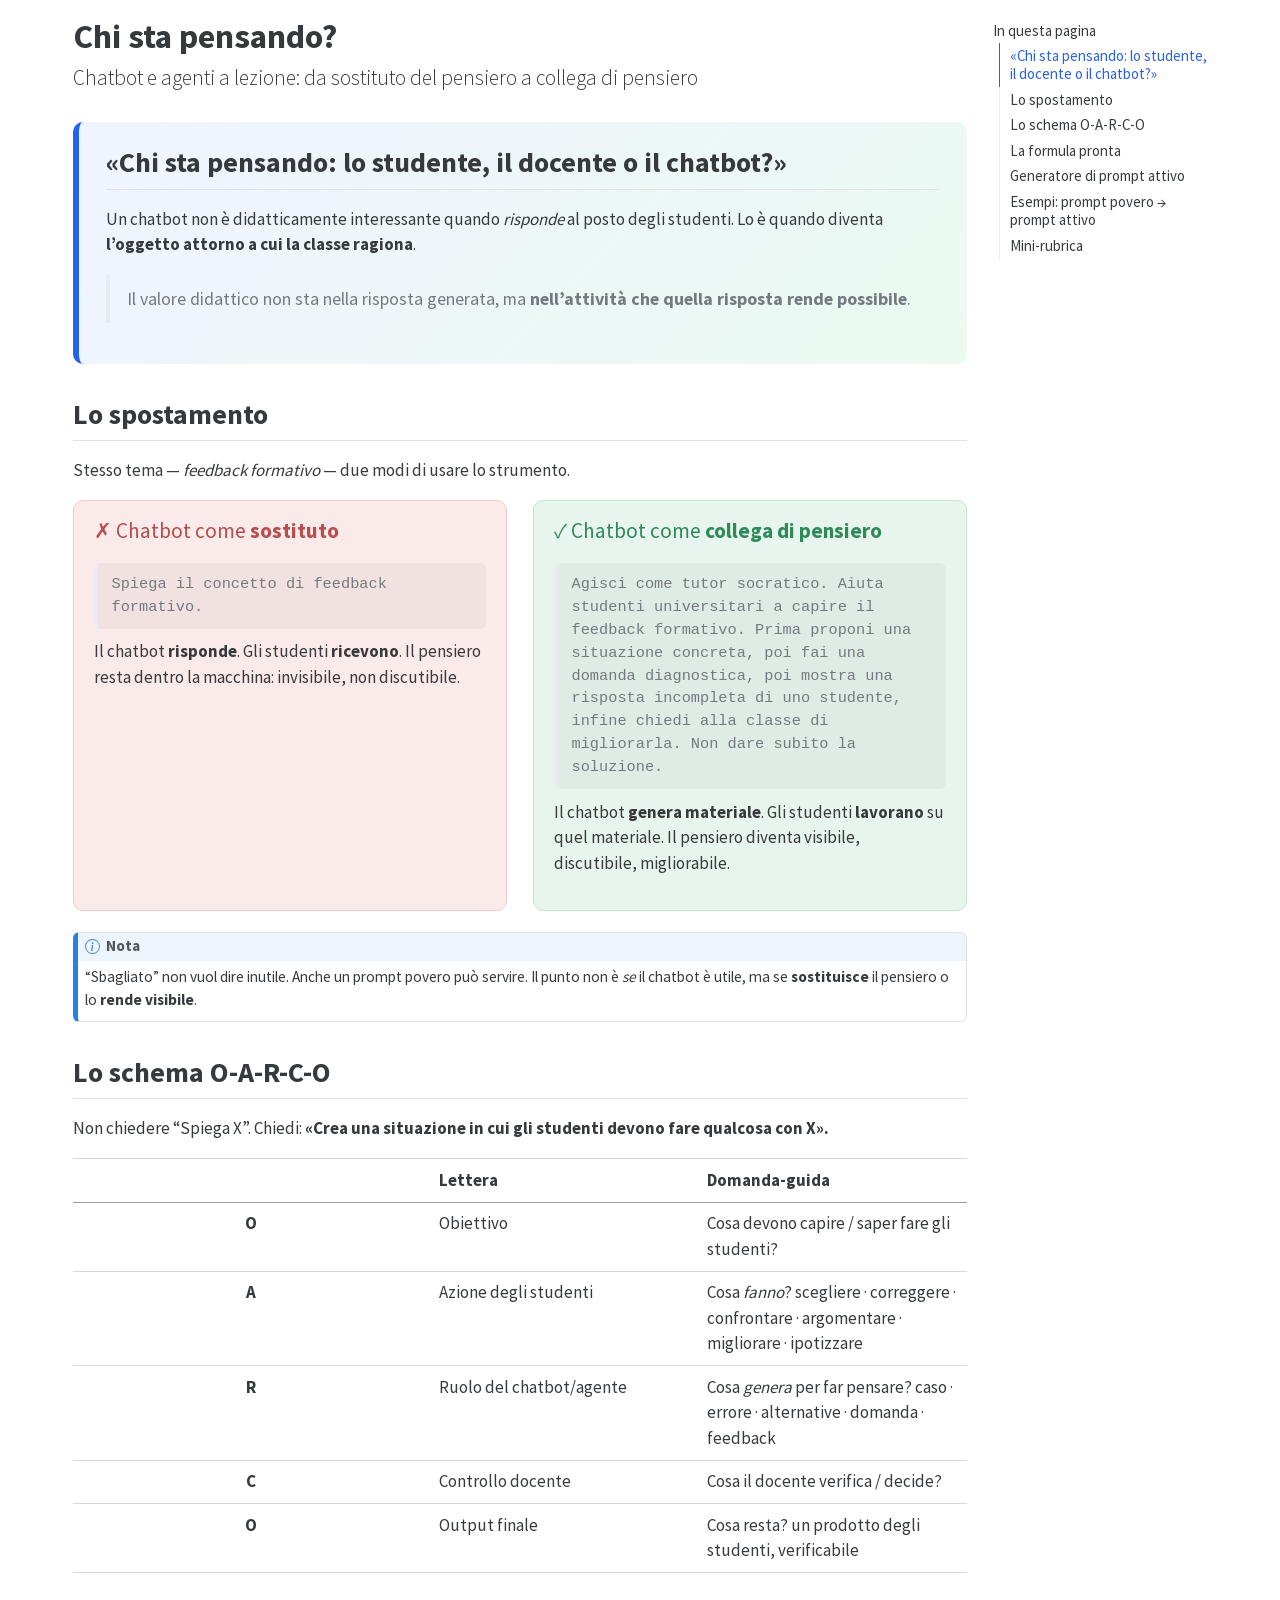
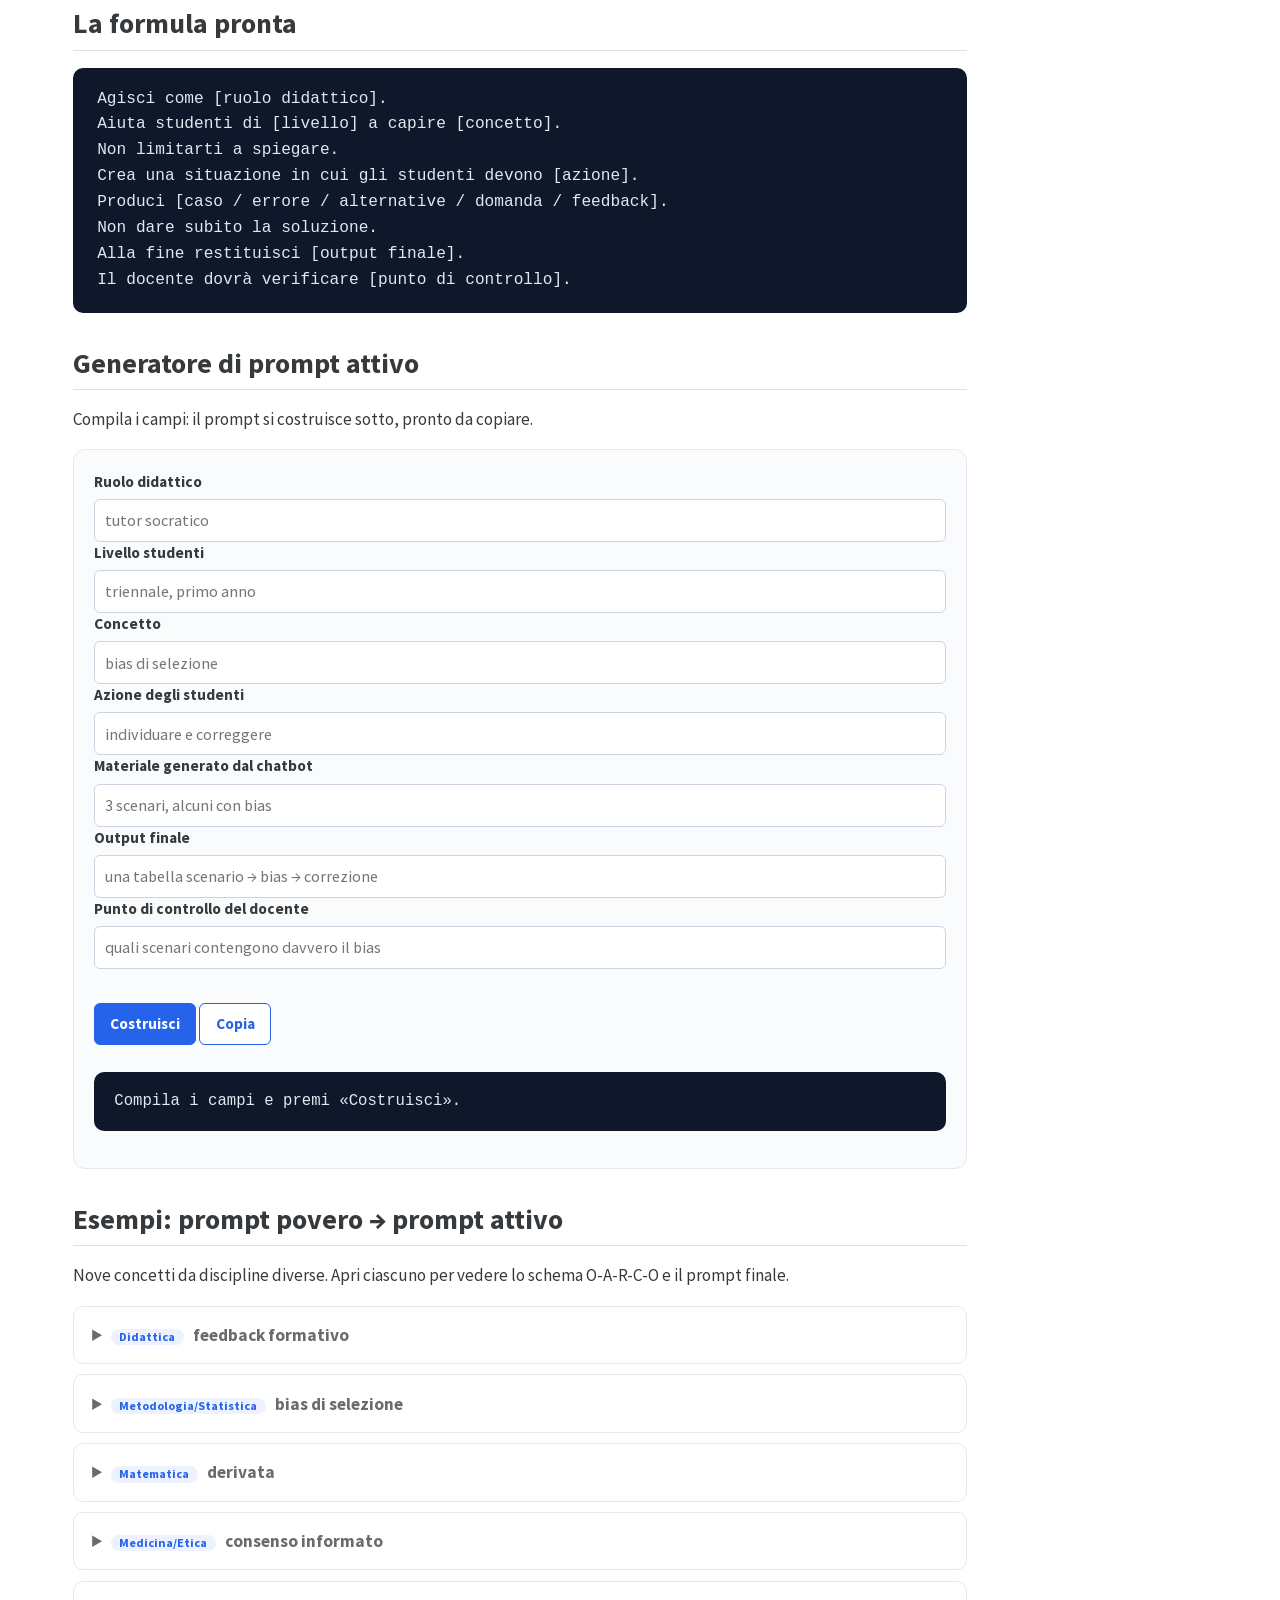
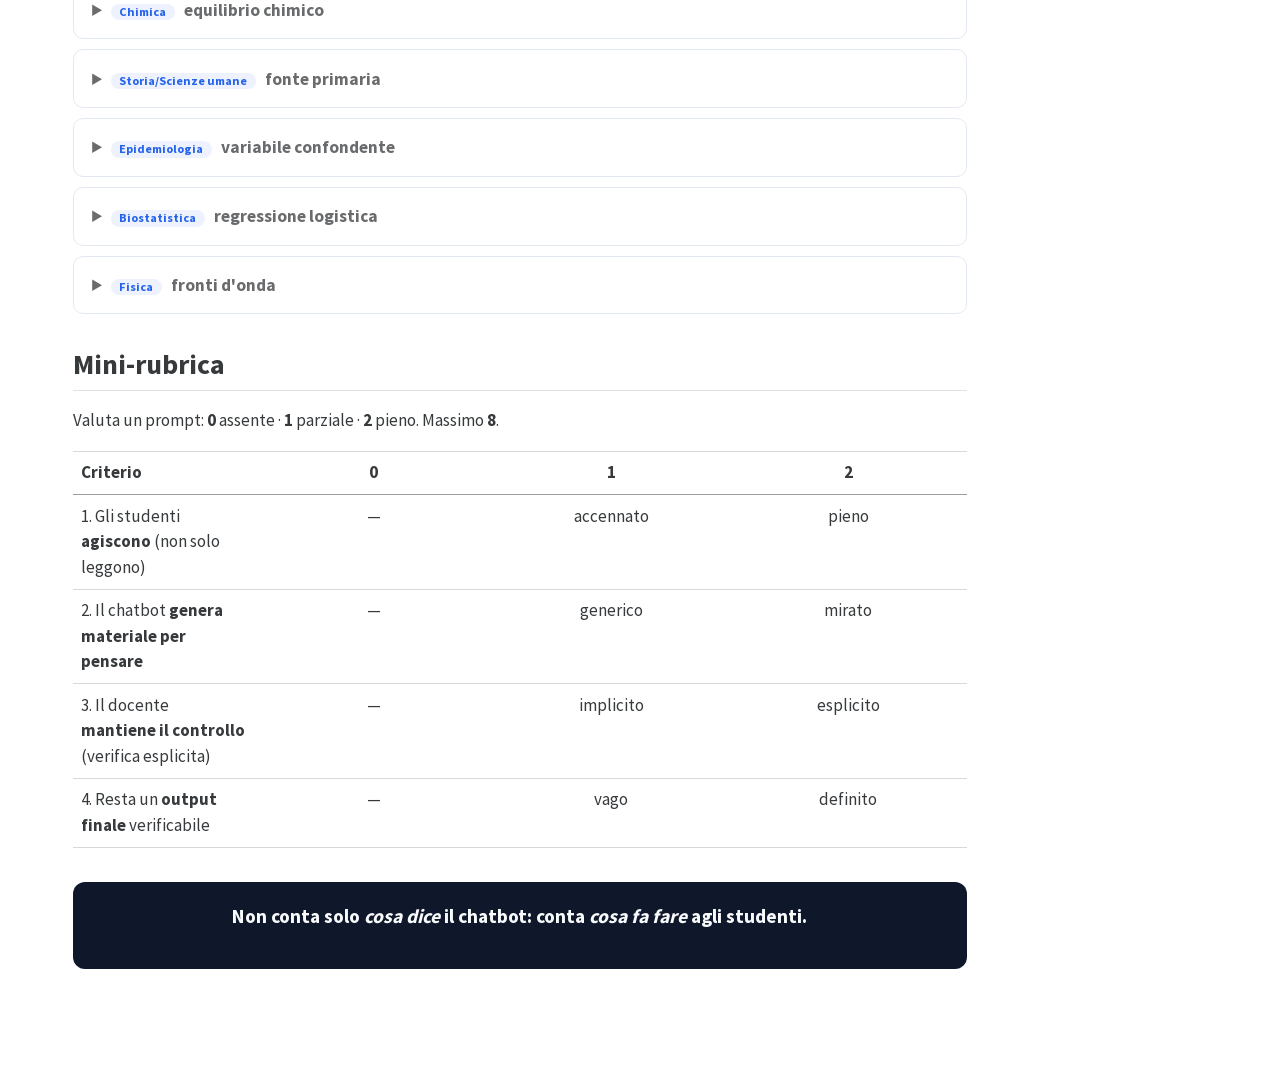
==== index.html @ e4c3149c "Pagina di ritorno microteaching: schema O-A-R-C-O, esempi, generatore di prompt Co-Authored-By: Clau" ====
<!DOCTYPE html>
<html xmlns="http://www.w3.org/1999/xhtml" lang="it" xml:lang="it"><head>

<meta charset="utf-8">
<meta name="generator" content="quarto-1.9.37">

<meta name="viewport" content="width=device-width, initial-scale=1.0, user-scalable=yes">


<title>Chi sta pensando?</title>
<style>

code{white-space: pre-wrap;}
span.smallcaps{font-variant: small-caps;}
div.columns{display: flex; gap: min(4vw, 1.5em);}
div.column{flex: auto; overflow-x: auto;}
div.hanging-indent{margin-left: 1.5em; text-indent: -1.5em;}
ul.task-list{list-style: none;}
ul.task-list li input[type="checkbox"] {
width: 0.8em;
margin: 0 0.8em 0.2em -1em;  vertical-align: middle;
}
</style>


<script>/*!
 * clipboard.js v2.0.11
 * https://clipboardjs.com/
 *
 * Licensed MIT © Zeno Rocha
 */
!function(t,e){"object"==typeof exports&&"object"==typeof module?module.exports=e():"function"==typeof define&&define.amd?define([],e):"object"==typeof exports?exports.ClipboardJS=e():t.ClipboardJS=e()}(this,function(){return n={686:function(t,e,n){"use strict";n.d(e,{default:function(){return b}});var e=n(279),i=n.n(e),e=n(370),u=n.n(e),e=n(817),r=n.n(e);function c(t){try{return document.execCommand(t)}catch(t){return}}var a=function(t){t=r()(t);return c("cut"),t};function o(t,e){var n,o,t=(n=t,o="rtl"===document.documentElement.getAttribute("dir"),(t=document.createElement("textarea")).style.fontSize="12pt",t.style.border="0",t.style.padding="0",t.style.margin="0",t.style.position="absolute",t.style[o?"right":"left"]="-9999px",o=window.pageYOffset||document.documentElement.scrollTop,t.style.top="".concat(o,"px"),t.setAttribute("readonly",""),t.value=n,t);return e.container.appendChild(t),e=r()(t),c("copy"),t.remove(),e}var f=function(t){var e=1<arguments.length&&void 0!==arguments[1]?arguments[1]:{container:document.body},n="";return"string"==typeof t?n=o(t,e):t instanceof HTMLInputElement&&!["text","search","url","tel","password"].includes(null==t?void 0:t.type)?n=o(t.value,e):(n=r()(t),c("copy")),n};function l(t){return(l="function"==typeof Symbol&&"symbol"==typeof Symbol.iterator?function(t){return typeof t}:function(t){return t&&"function"==typeof Symbol&&t.constructor===Symbol&&t!==Symbol.prototype?"symbol":typeof t})(t)}var s=function(){var t=0<arguments.length&&void 0!==arguments[0]?arguments[0]:{},e=t.action,n=void 0===e?"copy":e,o=t.container,e=t.target,t=t.text;if("copy"!==n&&"cut"!==n)throw new Error('Invalid "action" value, use either "copy" or "cut"');if(void 0!==e){if(!e||"object"!==l(e)||1!==e.nodeType)throw new Error('Invalid "target" value, use a valid Element');if("copy"===n&&e.hasAttribute("disabled"))throw new Error('Invalid "target" attribute. Please use "readonly" instead of "disabled" attribute');if("cut"===n&&(e.hasAttribute("readonly")||e.hasAttribute("disabled")))throw new Error('Invalid "target" attribute. You can\'t cut text from elements with "readonly" or "disabled" attributes')}return t?f(t,{container:o}):e?"cut"===n?a(e):f(e,{container:o}):void 0};function p(t){return(p="function"==typeof Symbol&&"symbol"==typeof Symbol.iterator?function(t){return typeof t}:function(t){return t&&"function"==typeof Symbol&&t.constructor===Symbol&&t!==Symbol.prototype?"symbol":typeof t})(t)}function d(t,e){for(var n=0;n<e.length;n++){var o=e[n];o.enumerable=o.enumerable||!1,o.configurable=!0,"value"in o&&(o.writable=!0),Object.defineProperty(t,o.key,o)}}function y(t,e){return(y=Object.setPrototypeOf||function(t,e){return t.__proto__=e,t})(t,e)}function h(n){var o=function(){if("undefined"==typeof Reflect||!Reflect.construct)return!1;if(Reflect.construct.sham)return!1;if("function"==typeof Proxy)return!0;try{return Date.prototype.toString.call(Reflect.construct(Date,[],function(){})),!0}catch(t){return!1}}();return function(){var t,e=v(n);return t=o?(t=v(this).constructor,Reflect.construct(e,arguments,t)):e.apply(this,arguments),e=this,!(t=t)||"object"!==p(t)&&"function"!=typeof t?function(t){if(void 0!==t)return t;throw new ReferenceError("this hasn't been initialised - super() hasn't been called")}(e):t}}function v(t){return(v=Object.setPrototypeOf?Object.getPrototypeOf:function(t){return t.__proto__||Object.getPrototypeOf(t)})(t)}function m(t,e){t="data-clipboard-".concat(t);if(e.hasAttribute(t))return e.getAttribute(t)}var b=function(){!function(t,e){if("function"!=typeof e&&null!==e)throw new TypeError("Super expression must either be null or a function");t.prototype=Object.create(e&&e.prototype,{constructor:{value:t,writable:!0,configurable:!0}}),e&&y(t,e)}(r,i());var t,e,n,o=h(r);function r(t,e){var n;return function(t){if(!(t instanceof r))throw new TypeError("Cannot call a class as a function")}(this),(n=o.call(this)).resolveOptions(e),n.listenClick(t),n}return t=r,n=[{key:"copy",value:function(t){var e=1<arguments.length&&void 0!==arguments[1]?arguments[1]:{container:document.body};return f(t,e)}},{key:"cut",value:function(t){return a(t)}},{key:"isSupported",value:function(){var t=0<arguments.length&&void 0!==arguments[0]?arguments[0]:["copy","cut"],t="string"==typeof t?[t]:t,e=!!document.queryCommandSupported;return t.forEach(function(t){e=e&&!!document.queryCommandSupported(t)}),e}}],(e=[{key:"resolveOptions",value:function(){var t=0<arguments.length&&void 0!==arguments[0]?arguments[0]:{};this.action="function"==typeof t.action?t.action:this.defaultAction,this.target="function"==typeof t.target?t.target:this.defaultTarget,this.text="function"==typeof t.text?t.text:this.defaultText,this.container="object"===p(t.container)?t.container:document.body}},{key:"listenClick",value:function(t){var e=this;this.listener=u()(t,"click",function(t){return e.onClick(t)})}},{key:"onClick",value:function(t){var e=t.delegateTarget||t.currentTarget,n=this.action(e)||"copy",t=s({action:n,container:this.container,target:this.target(e),text:this.text(e)});this.emit(t?"success":"error",{action:n,text:t,trigger:e,clearSelection:function(){e&&e.focus(),window.getSelection().removeAllRanges()}})}},{key:"defaultAction",value:function(t){return m("action",t)}},{key:"defaultTarget",value:function(t){t=m("target",t);if(t)return document.querySelector(t)}},{key:"defaultText",value:function(t){return m("text",t)}},{key:"destroy",value:function(){this.listener.destroy()}}])&&d(t.prototype,e),n&&d(t,n),r}()},828:function(t){var e;"undefined"==typeof Element||Element.prototype.matches||((e=Element.prototype).matches=e.matchesSelector||e.mozMatchesSelector||e.msMatchesSelector||e.oMatchesSelector||e.webkitMatchesSelector),t.exports=function(t,e){for(;t&&9!==t.nodeType;){if("function"==typeof t.matches&&t.matches(e))return t;t=t.parentNode}}},438:function(t,e,n){var u=n(828);function i(t,e,n,o,r){var i=function(e,n,t,o){return function(t){t.delegateTarget=u(t.target,n),t.delegateTarget&&o.call(e,t)}}.apply(this,arguments);return t.addEventListener(n,i,r),{destroy:function(){t.removeEventListener(n,i,r)}}}t.exports=function(t,e,n,o,r){return"function"==typeof t.addEventListener?i.apply(null,arguments):"function"==typeof n?i.bind(null,document).apply(null,arguments):("string"==typeof t&&(t=document.querySelectorAll(t)),Array.prototype.map.call(t,function(t){return i(t,e,n,o,r)}))}},879:function(t,n){n.node=function(t){return void 0!==t&&t instanceof HTMLElement&&1===t.nodeType},n.nodeList=function(t){var e=Object.prototype.toString.call(t);return void 0!==t&&("[object NodeList]"===e||"[object HTMLCollection]"===e)&&"length"in t&&(0===t.length||n.node(t[0]))},n.string=function(t){return"string"==typeof t||t instanceof String},n.fn=function(t){return"[object Function]"===Object.prototype.toString.call(t)}},370:function(t,e,n){var f=n(879),l=n(438);t.exports=function(t,e,n){if(!t&&!e&&!n)throw new Error("Missing required arguments");if(!f.string(e))throw new TypeError("Second argument must be a String");if(!f.fn(n))throw new TypeError("Third argument must be a Function");if(f.node(t))return c=e,a=n,(u=t).addEventListener(c,a),{destroy:function(){u.removeEventListener(c,a)}};if(f.nodeList(t))return o=t,r=e,i=n,Array.prototype.forEach.call(o,function(t){t.addEventListener(r,i)}),{destroy:function(){Array.prototype.forEach.call(o,function(t){t.removeEventListener(r,i)})}};if(f.string(t))return t=t,e=e,n=n,l(document.body,t,e,n);throw new TypeError("First argument must be a String, HTMLElement, HTMLCollection, or NodeList");var o,r,i,u,c,a}},817:function(t){t.exports=function(t){var e,n="SELECT"===t.nodeName?(t.focus(),t.value):"INPUT"===t.nodeName||"TEXTAREA"===t.nodeName?((e=t.hasAttribute("readonly"))||t.setAttribute("readonly",""),t.select(),t.setSelectionRange(0,t.value.length),e||t.removeAttribute("readonly"),t.value):(t.hasAttribute("contenteditable")&&t.focus(),n=window.getSelection(),(e=document.createRange()).selectNodeContents(t),n.removeAllRanges(),n.addRange(e),n.toString());return n}},279:function(t){function e(){}e.prototype={on:function(t,e,n){var o=this.e||(this.e={});return(o[t]||(o[t]=[])).push({fn:e,ctx:n}),this},once:function(t,e,n){var o=this;function r(){o.off(t,r),e.apply(n,arguments)}return r._=e,this.on(t,r,n)},emit:function(t){for(var e=[].slice.call(arguments,1),n=((this.e||(this.e={}))[t]||[]).slice(),o=0,r=n.length;o<r;o++)n[o].fn.apply(n[o].ctx,e);return this},off:function(t,e){var n=this.e||(this.e={}),o=n[t],r=[];if(o&&e)for(var i=0,u=o.length;i<u;i++)o[i].fn!==e&&o[i].fn._!==e&&r.push(o[i]);return r.length?n[t]=r:delete n[t],this}},t.exports=e,t.exports.TinyEmitter=e}},r={},o.n=function(t){var e=t&&t.__esModule?function(){return t.default}:function(){return t};return o.d(e,{a:e}),e},o.d=function(t,e){for(var n in e)o.o(e,n)&&!o.o(t,n)&&Object.defineProperty(t,n,{enumerable:!0,get:e[n]})},o.o=function(t,e){return Object.prototype.hasOwnProperty.call(t,e)},o(686).default;function o(t){if(r[t])return r[t].exports;var e=r[t]={exports:{}};return n[t](e,e.exports,o),e.exports}var n,r});</script>
<script src="[data-uri]" type="module"></script>
<script src="[data-uri]" type="module"></script>
<script>/**
 * @popperjs/core v2.11.7 - MIT License
 */

!function(e,t){"object"==typeof exports&&"undefined"!=typeof module?t(exports):"function"==typeof define&&define.amd?define(["exports"],t):t((e="undefined"!=typeof globalThis?globalThis:e||self).Popper={})}(this,(function(e){"use strict";function t(e){if(null==e)return window;if("[object Window]"!==e.toString()){var t=e.ownerDocument;return t&&t.defaultView||window}return e}function n(e){return e instanceof t(e).Element||e instanceof Element}function r(e){return e instanceof t(e).HTMLElement||e instanceof HTMLElement}function o(e){return"undefined"!=typeof ShadowRoot&&(e instanceof t(e).ShadowRoot||e instanceof ShadowRoot)}var i=Math.max,a=Math.min,s=Math.round;function f(){var e=navigator.userAgentData;return null!=e&&e.brands&&Array.isArray(e.brands)?e.brands.map((function(e){return e.brand+"/"+e.version})).join(" "):navigator.userAgent}function c(){return!/^((?!chrome|android).)*safari/i.test(f())}function p(e,o,i){void 0===o&&(o=!1),void 0===i&&(i=!1);var a=e.getBoundingClientRect(),f=1,p=1;o&&r(e)&&(f=e.offsetWidth>0&&s(a.width)/e.offsetWidth||1,p=e.offsetHeight>0&&s(a.height)/e.offsetHeight||1);var u=(n(e)?t(e):window).visualViewport,l=!c()&&i,d=(a.left+(l&&u?u.offsetLeft:0))/f,h=(a.top+(l&&u?u.offsetTop:0))/p,m=a.width/f,v=a.height/p;return{width:m,height:v,top:h,right:d+m,bottom:h+v,left:d,x:d,y:h}}function u(e){var n=t(e);return{scrollLeft:n.pageXOffset,scrollTop:n.pageYOffset}}function l(e){return e?(e.nodeName||"").toLowerCase():null}function d(e){return((n(e)?e.ownerDocument:e.document)||window.document).documentElement}function h(e){return p(d(e)).left+u(e).scrollLeft}function m(e){return t(e).getComputedStyle(e)}function v(e){var t=m(e),n=t.overflow,r=t.overflowX,o=t.overflowY;return/auto|scroll|overlay|hidden/.test(n+o+r)}function y(e,n,o){void 0===o&&(o=!1);var i,a,f=r(n),c=r(n)&&function(e){var t=e.getBoundingClientRect(),n=s(t.width)/e.offsetWidth||1,r=s(t.height)/e.offsetHeight||1;return 1!==n||1!==r}(n),m=d(n),y=p(e,c,o),g={scrollLeft:0,scrollTop:0},b={x:0,y:0};return(f||!f&&!o)&&(("body"!==l(n)||v(m))&&(g=(i=n)!==t(i)&&r(i)?{scrollLeft:(a=i).scrollLeft,scrollTop:a.scrollTop}:u(i)),r(n)?((b=p(n,!0)).x+=n.clientLeft,b.y+=n.clientTop):m&&(b.x=h(m))),{x:y.left+g.scrollLeft-b.x,y:y.top+g.scrollTop-b.y,width:y.width,height:y.height}}function g(e){var t=p(e),n=e.offsetWidth,r=e.offsetHeight;return Math.abs(t.width-n)<=1&&(n=t.width),Math.abs(t.height-r)<=1&&(r=t.height),{x:e.offsetLeft,y:e.offsetTop,width:n,height:r}}function b(e){return"html"===l(e)?e:e.assignedSlot||e.parentNode||(o(e)?e.host:null)||d(e)}function x(e){return["html","body","#document"].indexOf(l(e))>=0?e.ownerDocument.body:r(e)&&v(e)?e:x(b(e))}function w(e,n){var r;void 0===n&&(n=[]);var o=x(e),i=o===(null==(r=e.ownerDocument)?void 0:r.body),a=t(o),s=i?[a].concat(a.visualViewport||[],v(o)?o:[]):o,f=n.concat(s);return i?f:f.concat(w(b(s)))}function O(e){return["table","td","th"].indexOf(l(e))>=0}function j(e){return r(e)&&"fixed"!==m(e).position?e.offsetParent:null}function E(e){for(var n=t(e),i=j(e);i&&O(i)&&"static"===m(i).position;)i=j(i);return i&&("html"===l(i)||"body"===l(i)&&"static"===m(i).position)?n:i||function(e){var t=/firefox/i.test(f());if(/Trident/i.test(f())&&r(e)&&"fixed"===m(e).position)return null;var n=b(e);for(o(n)&&(n=n.host);r(n)&&["html","body"].indexOf(l(n))<0;){var i=m(n);if("none"!==i.transform||"none"!==i.perspective||"paint"===i.contain||-1!==["transform","perspective"].indexOf(i.willChange)||t&&"filter"===i.willChange||t&&i.filter&&"none"!==i.filter)return n;n=n.parentNode}return null}(e)||n}var D="top",A="bottom",L="right",P="left",M="auto",k=[D,A,L,P],W="start",B="end",H="viewport",T="popper",R=k.reduce((function(e,t){return e.concat([t+"-"+W,t+"-"+B])}),[]),S=[].concat(k,[M]).reduce((function(e,t){return e.concat([t,t+"-"+W,t+"-"+B])}),[]),V=["beforeRead","read","afterRead","beforeMain","main","afterMain","beforeWrite","write","afterWrite"];function q(e){var t=new Map,n=new Set,r=[];function o(e){n.add(e.name),[].concat(e.requires||[],e.requiresIfExists||[]).forEach((function(e){if(!n.has(e)){var r=t.get(e);r&&o(r)}})),r.push(e)}return e.forEach((function(e){t.set(e.name,e)})),e.forEach((function(e){n.has(e.name)||o(e)})),r}function C(e){return e.split("-")[0]}function N(e,t){var n=t.getRootNode&&t.getRootNode();if(e.contains(t))return!0;if(n&&o(n)){var r=t;do{if(r&&e.isSameNode(r))return!0;r=r.parentNode||r.host}while(r)}return!1}function I(e){return Object.assign({},e,{left:e.x,top:e.y,right:e.x+e.width,bottom:e.y+e.height})}function _(e,r,o){return r===H?I(function(e,n){var r=t(e),o=d(e),i=r.visualViewport,a=o.clientWidth,s=o.clientHeight,f=0,p=0;if(i){a=i.width,s=i.height;var u=c();(u||!u&&"fixed"===n)&&(f=i.offsetLeft,p=i.offsetTop)}return{width:a,height:s,x:f+h(e),y:p}}(e,o)):n(r)?function(e,t){var n=p(e,!1,"fixed"===t);return n.top=n.top+e.clientTop,n.left=n.left+e.clientLeft,n.bottom=n.top+e.clientHeight,n.right=n.left+e.clientWidth,n.width=e.clientWidth,n.height=e.clientHeight,n.x=n.left,n.y=n.top,n}(r,o):I(function(e){var t,n=d(e),r=u(e),o=null==(t=e.ownerDocument)?void 0:t.body,a=i(n.scrollWidth,n.clientWidth,o?o.scrollWidth:0,o?o.clientWidth:0),s=i(n.scrollHeight,n.clientHeight,o?o.scrollHeight:0,o?o.clientHeight:0),f=-r.scrollLeft+h(e),c=-r.scrollTop;return"rtl"===m(o||n).direction&&(f+=i(n.clientWidth,o?o.clientWidth:0)-a),{width:a,height:s,x:f,y:c}}(d(e)))}function F(e,t,o,s){var f="clippingParents"===t?function(e){var t=w(b(e)),o=["absolute","fixed"].indexOf(m(e).position)>=0&&r(e)?E(e):e;return n(o)?t.filter((function(e){return n(e)&&N(e,o)&&"body"!==l(e)})):[]}(e):[].concat(t),c=[].concat(f,[o]),p=c[0],u=c.reduce((function(t,n){var r=_(e,n,s);return t.top=i(r.top,t.top),t.right=a(r.right,t.right),t.bottom=a(r.bottom,t.bottom),t.left=i(r.left,t.left),t}),_(e,p,s));return u.width=u.right-u.left,u.height=u.bottom-u.top,u.x=u.left,u.y=u.top,u}function U(e){return e.split("-")[1]}function z(e){return["top","bottom"].indexOf(e)>=0?"x":"y"}function X(e){var t,n=e.reference,r=e.element,o=e.placement,i=o?C(o):null,a=o?U(o):null,s=n.x+n.width/2-r.width/2,f=n.y+n.height/2-r.height/2;switch(i){case D:t={x:s,y:n.y-r.height};break;case A:t={x:s,y:n.y+n.height};break;case L:t={x:n.x+n.width,y:f};break;case P:t={x:n.x-r.width,y:f};break;default:t={x:n.x,y:n.y}}var c=i?z(i):null;if(null!=c){var p="y"===c?"height":"width";switch(a){case W:t[c]=t[c]-(n[p]/2-r[p]/2);break;case B:t[c]=t[c]+(n[p]/2-r[p]/2)}}return t}function Y(e){return Object.assign({},{top:0,right:0,bottom:0,left:0},e)}function G(e,t){return t.reduce((function(t,n){return t[n]=e,t}),{})}function J(e,t){void 0===t&&(t={});var r=t,o=r.placement,i=void 0===o?e.placement:o,a=r.strategy,s=void 0===a?e.strategy:a,f=r.boundary,c=void 0===f?"clippingParents":f,u=r.rootBoundary,l=void 0===u?H:u,h=r.elementContext,m=void 0===h?T:h,v=r.altBoundary,y=void 0!==v&&v,g=r.padding,b=void 0===g?0:g,x=Y("number"!=typeof b?b:G(b,k)),w=m===T?"reference":T,O=e.rects.popper,j=e.elements[y?w:m],E=F(n(j)?j:j.contextElement||d(e.elements.popper),c,l,s),P=p(e.elements.reference),M=X({reference:P,element:O,strategy:"absolute",placement:i}),W=I(Object.assign({},O,M)),B=m===T?W:P,R={top:E.top-B.top+x.top,bottom:B.bottom-E.bottom+x.bottom,left:E.left-B.left+x.left,right:B.right-E.right+x.right},S=e.modifiersData.offset;if(m===T&&S){var V=S[i];Object.keys(R).forEach((function(e){var t=[L,A].indexOf(e)>=0?1:-1,n=[D,A].indexOf(e)>=0?"y":"x";R[e]+=V[n]*t}))}return R}var K={placement:"bottom",modifiers:[],strategy:"absolute"};function Q(){for(var e=arguments.length,t=new Array(e),n=0;n<e;n++)t[n]=arguments[n];return!t.some((function(e){return!(e&&"function"==typeof e.getBoundingClientRect)}))}function Z(e){void 0===e&&(e={});var t=e,r=t.defaultModifiers,o=void 0===r?[]:r,i=t.defaultOptions,a=void 0===i?K:i;return function(e,t,r){void 0===r&&(r=a);var i,s,f={placement:"bottom",orderedModifiers:[],options:Object.assign({},K,a),modifiersData:{},elements:{reference:e,popper:t},attributes:{},styles:{}},c=[],p=!1,u={state:f,setOptions:function(r){var i="function"==typeof r?r(f.options):r;l(),f.options=Object.assign({},a,f.options,i),f.scrollParents={reference:n(e)?w(e):e.contextElement?w(e.contextElement):[],popper:w(t)};var s,p,d=function(e){var t=q(e);return V.reduce((function(e,n){return e.concat(t.filter((function(e){return e.phase===n})))}),[])}((s=[].concat(o,f.options.modifiers),p=s.reduce((function(e,t){var n=e[t.name];return e[t.name]=n?Object.assign({},n,t,{options:Object.assign({},n.options,t.options),data:Object.assign({},n.data,t.data)}):t,e}),{}),Object.keys(p).map((function(e){return p[e]}))));return f.orderedModifiers=d.filter((function(e){return e.enabled})),f.orderedModifiers.forEach((function(e){var t=e.name,n=e.options,r=void 0===n?{}:n,o=e.effect;if("function"==typeof o){var i=o({state:f,name:t,instance:u,options:r}),a=function(){};c.push(i||a)}})),u.update()},forceUpdate:function(){if(!p){var e=f.elements,t=e.reference,n=e.popper;if(Q(t,n)){f.rects={reference:y(t,E(n),"fixed"===f.options.strategy),popper:g(n)},f.reset=!1,f.placement=f.options.placement,f.orderedModifiers.forEach((function(e){return f.modifiersData[e.name]=Object.assign({},e.data)}));for(var r=0;r<f.orderedModifiers.length;r++)if(!0!==f.reset){var o=f.orderedModifiers[r],i=o.fn,a=o.options,s=void 0===a?{}:a,c=o.name;"function"==typeof i&&(f=i({state:f,options:s,name:c,instance:u})||f)}else f.reset=!1,r=-1}}},update:(i=function(){return new Promise((function(e){u.forceUpdate(),e(f)}))},function(){return s||(s=new Promise((function(e){Promise.resolve().then((function(){s=void 0,e(i())}))}))),s}),destroy:function(){l(),p=!0}};if(!Q(e,t))return u;function l(){c.forEach((function(e){return e()})),c=[]}return u.setOptions(r).then((function(e){!p&&r.onFirstUpdate&&r.onFirstUpdate(e)})),u}}var $={passive:!0};var ee={name:"eventListeners",enabled:!0,phase:"write",fn:function(){},effect:function(e){var n=e.state,r=e.instance,o=e.options,i=o.scroll,a=void 0===i||i,s=o.resize,f=void 0===s||s,c=t(n.elements.popper),p=[].concat(n.scrollParents.reference,n.scrollParents.popper);return a&&p.forEach((function(e){e.addEventListener("scroll",r.update,$)})),f&&c.addEventListener("resize",r.update,$),function(){a&&p.forEach((function(e){e.removeEventListener("scroll",r.update,$)})),f&&c.removeEventListener("resize",r.update,$)}},data:{}};var te={name:"popperOffsets",enabled:!0,phase:"read",fn:function(e){var t=e.state,n=e.name;t.modifiersData[n]=X({reference:t.rects.reference,element:t.rects.popper,strategy:"absolute",placement:t.placement})},data:{}},ne={top:"auto",right:"auto",bottom:"auto",left:"auto"};function re(e){var n,r=e.popper,o=e.popperRect,i=e.placement,a=e.variation,f=e.offsets,c=e.position,p=e.gpuAcceleration,u=e.adaptive,l=e.roundOffsets,h=e.isFixed,v=f.x,y=void 0===v?0:v,g=f.y,b=void 0===g?0:g,x="function"==typeof l?l({x:y,y:b}):{x:y,y:b};y=x.x,b=x.y;var w=f.hasOwnProperty("x"),O=f.hasOwnProperty("y"),j=P,M=D,k=window;if(u){var W=E(r),H="clientHeight",T="clientWidth";if(W===t(r)&&"static"!==m(W=d(r)).position&&"absolute"===c&&(H="scrollHeight",T="scrollWidth"),W=W,i===D||(i===P||i===L)&&a===B)M=A,b-=(h&&W===k&&k.visualViewport?k.visualViewport.height:W[H])-o.height,b*=p?1:-1;if(i===P||(i===D||i===A)&&a===B)j=L,y-=(h&&W===k&&k.visualViewport?k.visualViewport.width:W[T])-o.width,y*=p?1:-1}var R,S=Object.assign({position:c},u&&ne),V=!0===l?function(e,t){var n=e.x,r=e.y,o=t.devicePixelRatio||1;return{x:s(n*o)/o||0,y:s(r*o)/o||0}}({x:y,y:b},t(r)):{x:y,y:b};return y=V.x,b=V.y,p?Object.assign({},S,((R={})[M]=O?"0":"",R[j]=w?"0":"",R.transform=(k.devicePixelRatio||1)<=1?"translate("+y+"px, "+b+"px)":"translate3d("+y+"px, "+b+"px, 0)",R)):Object.assign({},S,((n={})[M]=O?b+"px":"",n[j]=w?y+"px":"",n.transform="",n))}var oe={name:"computeStyles",enabled:!0,phase:"beforeWrite",fn:function(e){var t=e.state,n=e.options,r=n.gpuAcceleration,o=void 0===r||r,i=n.adaptive,a=void 0===i||i,s=n.roundOffsets,f=void 0===s||s,c={placement:C(t.placement),variation:U(t.placement),popper:t.elements.popper,popperRect:t.rects.popper,gpuAcceleration:o,isFixed:"fixed"===t.options.strategy};null!=t.modifiersData.popperOffsets&&(t.styles.popper=Object.assign({},t.styles.popper,re(Object.assign({},c,{offsets:t.modifiersData.popperOffsets,position:t.options.strategy,adaptive:a,roundOffsets:f})))),null!=t.modifiersData.arrow&&(t.styles.arrow=Object.assign({},t.styles.arrow,re(Object.assign({},c,{offsets:t.modifiersData.arrow,position:"absolute",adaptive:!1,roundOffsets:f})))),t.attributes.popper=Object.assign({},t.attributes.popper,{"data-popper-placement":t.placement})},data:{}};var ie={name:"applyStyles",enabled:!0,phase:"write",fn:function(e){var t=e.state;Object.keys(t.elements).forEach((function(e){var n=t.styles[e]||{},o=t.attributes[e]||{},i=t.elements[e];r(i)&&l(i)&&(Object.assign(i.style,n),Object.keys(o).forEach((function(e){var t=o[e];!1===t?i.removeAttribute(e):i.setAttribute(e,!0===t?"":t)})))}))},effect:function(e){var t=e.state,n={popper:{position:t.options.strategy,left:"0",top:"0",margin:"0"},arrow:{position:"absolute"},reference:{}};return Object.assign(t.elements.popper.style,n.popper),t.styles=n,t.elements.arrow&&Object.assign(t.elements.arrow.style,n.arrow),function(){Object.keys(t.elements).forEach((function(e){var o=t.elements[e],i=t.attributes[e]||{},a=Object.keys(t.styles.hasOwnProperty(e)?t.styles[e]:n[e]).reduce((function(e,t){return e[t]="",e}),{});r(o)&&l(o)&&(Object.assign(o.style,a),Object.keys(i).forEach((function(e){o.removeAttribute(e)})))}))}},requires:["computeStyles"]};var ae={name:"offset",enabled:!0,phase:"main",requires:["popperOffsets"],fn:function(e){var t=e.state,n=e.options,r=e.name,o=n.offset,i=void 0===o?[0,0]:o,a=S.reduce((function(e,n){return e[n]=function(e,t,n){var r=C(e),o=[P,D].indexOf(r)>=0?-1:1,i="function"==typeof n?n(Object.assign({},t,{placement:e})):n,a=i[0],s=i[1];return a=a||0,s=(s||0)*o,[P,L].indexOf(r)>=0?{x:s,y:a}:{x:a,y:s}}(n,t.rects,i),e}),{}),s=a[t.placement],f=s.x,c=s.y;null!=t.modifiersData.popperOffsets&&(t.modifiersData.popperOffsets.x+=f,t.modifiersData.popperOffsets.y+=c),t.modifiersData[r]=a}},se={left:"right",right:"left",bottom:"top",top:"bottom"};function fe(e){return e.replace(/left|right|bottom|top/g,(function(e){return se[e]}))}var ce={start:"end",end:"start"};function pe(e){return e.replace(/start|end/g,(function(e){return ce[e]}))}function ue(e,t){void 0===t&&(t={});var n=t,r=n.placement,o=n.boundary,i=n.rootBoundary,a=n.padding,s=n.flipVariations,f=n.allowedAutoPlacements,c=void 0===f?S:f,p=U(r),u=p?s?R:R.filter((function(e){return U(e)===p})):k,l=u.filter((function(e){return c.indexOf(e)>=0}));0===l.length&&(l=u);var d=l.reduce((function(t,n){return t[n]=J(e,{placement:n,boundary:o,rootBoundary:i,padding:a})[C(n)],t}),{});return Object.keys(d).sort((function(e,t){return d[e]-d[t]}))}var le={name:"flip",enabled:!0,phase:"main",fn:function(e){var t=e.state,n=e.options,r=e.name;if(!t.modifiersData[r]._skip){for(var o=n.mainAxis,i=void 0===o||o,a=n.altAxis,s=void 0===a||a,f=n.fallbackPlacements,c=n.padding,p=n.boundary,u=n.rootBoundary,l=n.altBoundary,d=n.flipVariations,h=void 0===d||d,m=n.allowedAutoPlacements,v=t.options.placement,y=C(v),g=f||(y===v||!h?[fe(v)]:function(e){if(C(e)===M)return[];var t=fe(e);return[pe(e),t,pe(t)]}(v)),b=[v].concat(g).reduce((function(e,n){return e.concat(C(n)===M?ue(t,{placement:n,boundary:p,rootBoundary:u,padding:c,flipVariations:h,allowedAutoPlacements:m}):n)}),[]),x=t.rects.reference,w=t.rects.popper,O=new Map,j=!0,E=b[0],k=0;k<b.length;k++){var B=b[k],H=C(B),T=U(B)===W,R=[D,A].indexOf(H)>=0,S=R?"width":"height",V=J(t,{placement:B,boundary:p,rootBoundary:u,altBoundary:l,padding:c}),q=R?T?L:P:T?A:D;x[S]>w[S]&&(q=fe(q));var N=fe(q),I=[];if(i&&I.push(V[H]<=0),s&&I.push(V[q]<=0,V[N]<=0),I.every((function(e){return e}))){E=B,j=!1;break}O.set(B,I)}if(j)for(var _=function(e){var t=b.find((function(t){var n=O.get(t);if(n)return n.slice(0,e).every((function(e){return e}))}));if(t)return E=t,"break"},F=h?3:1;F>0;F--){if("break"===_(F))break}t.placement!==E&&(t.modifiersData[r]._skip=!0,t.placement=E,t.reset=!0)}},requiresIfExists:["offset"],data:{_skip:!1}};function de(e,t,n){return i(e,a(t,n))}var he={name:"preventOverflow",enabled:!0,phase:"main",fn:function(e){var t=e.state,n=e.options,r=e.name,o=n.mainAxis,s=void 0===o||o,f=n.altAxis,c=void 0!==f&&f,p=n.boundary,u=n.rootBoundary,l=n.altBoundary,d=n.padding,h=n.tether,m=void 0===h||h,v=n.tetherOffset,y=void 0===v?0:v,b=J(t,{boundary:p,rootBoundary:u,padding:d,altBoundary:l}),x=C(t.placement),w=U(t.placement),O=!w,j=z(x),M="x"===j?"y":"x",k=t.modifiersData.popperOffsets,B=t.rects.reference,H=t.rects.popper,T="function"==typeof y?y(Object.assign({},t.rects,{placement:t.placement})):y,R="number"==typeof T?{mainAxis:T,altAxis:T}:Object.assign({mainAxis:0,altAxis:0},T),S=t.modifiersData.offset?t.modifiersData.offset[t.placement]:null,V={x:0,y:0};if(k){if(s){var q,N="y"===j?D:P,I="y"===j?A:L,_="y"===j?"height":"width",F=k[j],X=F+b[N],Y=F-b[I],G=m?-H[_]/2:0,K=w===W?B[_]:H[_],Q=w===W?-H[_]:-B[_],Z=t.elements.arrow,$=m&&Z?g(Z):{width:0,height:0},ee=t.modifiersData["arrow#persistent"]?t.modifiersData["arrow#persistent"].padding:{top:0,right:0,bottom:0,left:0},te=ee[N],ne=ee[I],re=de(0,B[_],$[_]),oe=O?B[_]/2-G-re-te-R.mainAxis:K-re-te-R.mainAxis,ie=O?-B[_]/2+G+re+ne+R.mainAxis:Q+re+ne+R.mainAxis,ae=t.elements.arrow&&E(t.elements.arrow),se=ae?"y"===j?ae.clientTop||0:ae.clientLeft||0:0,fe=null!=(q=null==S?void 0:S[j])?q:0,ce=F+ie-fe,pe=de(m?a(X,F+oe-fe-se):X,F,m?i(Y,ce):Y);k[j]=pe,V[j]=pe-F}if(c){var ue,le="x"===j?D:P,he="x"===j?A:L,me=k[M],ve="y"===M?"height":"width",ye=me+b[le],ge=me-b[he],be=-1!==[D,P].indexOf(x),xe=null!=(ue=null==S?void 0:S[M])?ue:0,we=be?ye:me-B[ve]-H[ve]-xe+R.altAxis,Oe=be?me+B[ve]+H[ve]-xe-R.altAxis:ge,je=m&&be?function(e,t,n){var r=de(e,t,n);return r>n?n:r}(we,me,Oe):de(m?we:ye,me,m?Oe:ge);k[M]=je,V[M]=je-me}t.modifiersData[r]=V}},requiresIfExists:["offset"]};var me={name:"arrow",enabled:!0,phase:"main",fn:function(e){var t,n=e.state,r=e.name,o=e.options,i=n.elements.arrow,a=n.modifiersData.popperOffsets,s=C(n.placement),f=z(s),c=[P,L].indexOf(s)>=0?"height":"width";if(i&&a){var p=function(e,t){return Y("number"!=typeof(e="function"==typeof e?e(Object.assign({},t.rects,{placement:t.placement})):e)?e:G(e,k))}(o.padding,n),u=g(i),l="y"===f?D:P,d="y"===f?A:L,h=n.rects.reference[c]+n.rects.reference[f]-a[f]-n.rects.popper[c],m=a[f]-n.rects.reference[f],v=E(i),y=v?"y"===f?v.clientHeight||0:v.clientWidth||0:0,b=h/2-m/2,x=p[l],w=y-u[c]-p[d],O=y/2-u[c]/2+b,j=de(x,O,w),M=f;n.modifiersData[r]=((t={})[M]=j,t.centerOffset=j-O,t)}},effect:function(e){var t=e.state,n=e.options.element,r=void 0===n?"[data-popper-arrow]":n;null!=r&&("string"!=typeof r||(r=t.elements.popper.querySelector(r)))&&N(t.elements.popper,r)&&(t.elements.arrow=r)},requires:["popperOffsets"],requiresIfExists:["preventOverflow"]};function ve(e,t,n){return void 0===n&&(n={x:0,y:0}),{top:e.top-t.height-n.y,right:e.right-t.width+n.x,bottom:e.bottom-t.height+n.y,left:e.left-t.width-n.x}}function ye(e){return[D,L,A,P].some((function(t){return e[t]>=0}))}var ge={name:"hide",enabled:!0,phase:"main",requiresIfExists:["preventOverflow"],fn:function(e){var t=e.state,n=e.name,r=t.rects.reference,o=t.rects.popper,i=t.modifiersData.preventOverflow,a=J(t,{elementContext:"reference"}),s=J(t,{altBoundary:!0}),f=ve(a,r),c=ve(s,o,i),p=ye(f),u=ye(c);t.modifiersData[n]={referenceClippingOffsets:f,popperEscapeOffsets:c,isReferenceHidden:p,hasPopperEscaped:u},t.attributes.popper=Object.assign({},t.attributes.popper,{"data-popper-reference-hidden":p,"data-popper-escaped":u})}},be=Z({defaultModifiers:[ee,te,oe,ie]}),xe=[ee,te,oe,ie,ae,le,he,me,ge],we=Z({defaultModifiers:xe});e.applyStyles=ie,e.arrow=me,e.computeStyles=oe,e.createPopper=we,e.createPopperLite=be,e.defaultModifiers=xe,e.detectOverflow=J,e.eventListeners=ee,e.flip=le,e.hide=ge,e.offset=ae,e.popperGenerator=Z,e.popperOffsets=te,e.preventOverflow=he,Object.defineProperty(e,"__esModule",{value:!0})}));

</script>
<script>!function(e,t){"object"==typeof exports&&"undefined"!=typeof module?module.exports=t(require("@popperjs/core")):"function"==typeof define&&define.amd?define(["@popperjs/core"],t):(e=e||self).tippy=t(e.Popper)}(this,(function(e){"use strict";var t={passive:!0,capture:!0},n=function(){return document.body};function r(e,t,n){if(Array.isArray(e)){var r=e[t];return null==r?Array.isArray(n)?n[t]:n:r}return e}function o(e,t){var n={}.toString.call(e);return 0===n.indexOf("[object")&&n.indexOf(t+"]")>-1}function i(e,t){return"function"==typeof e?e.apply(void 0,t):e}function a(e,t){return 0===t?e:function(r){clearTimeout(n),n=setTimeout((function(){e(r)}),t)};var n}function s(e,t){var n=Object.assign({},e);return t.forEach((function(e){delete n[e]})),n}function u(e){return[].concat(e)}function c(e,t){-1===e.indexOf(t)&&e.push(t)}function p(e){return e.split("-")[0]}function f(e){return[].slice.call(e)}function l(e){return Object.keys(e).reduce((function(t,n){return void 0!==e[n]&&(t[n]=e[n]),t}),{})}function d(){return document.createElement("div")}function v(e){return["Element","Fragment"].some((function(t){return o(e,t)}))}function m(e){return o(e,"MouseEvent")}function g(e){return!(!e||!e._tippy||e._tippy.reference!==e)}function h(e){return v(e)?[e]:function(e){return o(e,"NodeList")}(e)?f(e):Array.isArray(e)?e:f(document.querySelectorAll(e))}function b(e,t){e.forEach((function(e){e&&(e.style.transitionDuration=t+"ms")}))}function y(e,t){e.forEach((function(e){e&&e.setAttribute("data-state",t)}))}function w(e){var t,n=u(e)[0];return null!=n&&null!=(t=n.ownerDocument)&&t.body?n.ownerDocument:document}function E(e,t,n){var r=t+"EventListener";["transitionend","webkitTransitionEnd"].forEach((function(t){e[r](t,n)}))}function O(e,t){for(var n=t;n;){var r;if(e.contains(n))return!0;n=null==n.getRootNode||null==(r=n.getRootNode())?void 0:r.host}return!1}var x={isTouch:!1},C=0;function T(){x.isTouch||(x.isTouch=!0,window.performance&&document.addEventListener("mousemove",A))}function A(){var e=performance.now();e-C<20&&(x.isTouch=!1,document.removeEventListener("mousemove",A)),C=e}function L(){var e=document.activeElement;if(g(e)){var t=e._tippy;e.blur&&!t.state.isVisible&&e.blur()}}var D=!!("undefined"!=typeof window&&"undefined"!=typeof document)&&!!window.msCrypto,R=Object.assign({appendTo:n,aria:{content:"auto",expanded:"auto"},delay:0,duration:[300,250],getReferenceClientRect:null,hideOnClick:!0,ignoreAttributes:!1,interactive:!1,interactiveBorder:2,interactiveDebounce:0,moveTransition:"",offset:[0,10],onAfterUpdate:function(){},onBeforeUpdate:function(){},onCreate:function(){},onDestroy:function(){},onHidden:function(){},onHide:function(){},onMount:function(){},onShow:function(){},onShown:function(){},onTrigger:function(){},onUntrigger:function(){},onClickOutside:function(){},placement:"top",plugins:[],popperOptions:{},render:null,showOnCreate:!1,touch:!0,trigger:"mouseenter focus",triggerTarget:null},{animateFill:!1,followCursor:!1,inlinePositioning:!1,sticky:!1},{allowHTML:!1,animation:"fade",arrow:!0,content:"",inertia:!1,maxWidth:350,role:"tooltip",theme:"",zIndex:9999}),k=Object.keys(R);function P(e){var t=(e.plugins||[]).reduce((function(t,n){var r,o=n.name,i=n.defaultValue;o&&(t[o]=void 0!==e[o]?e[o]:null!=(r=R[o])?r:i);return t}),{});return Object.assign({},e,t)}function j(e,t){var n=Object.assign({},t,{content:i(t.content,[e])},t.ignoreAttributes?{}:function(e,t){return(t?Object.keys(P(Object.assign({},R,{plugins:t}))):k).reduce((function(t,n){var r=(e.getAttribute("data-tippy-"+n)||"").trim();if(!r)return t;if("content"===n)t[n]=r;else try{t[n]=JSON.parse(r)}catch(e){t[n]=r}return t}),{})}(e,t.plugins));return n.aria=Object.assign({},R.aria,n.aria),n.aria={expanded:"auto"===n.aria.expanded?t.interactive:n.aria.expanded,content:"auto"===n.aria.content?t.interactive?null:"describedby":n.aria.content},n}function M(e,t){e.innerHTML=t}function V(e){var t=d();return!0===e?t.className="tippy-arrow":(t.className="tippy-svg-arrow",v(e)?t.appendChild(e):M(t,e)),t}function I(e,t){v(t.content)?(M(e,""),e.appendChild(t.content)):"function"!=typeof t.content&&(t.allowHTML?M(e,t.content):e.textContent=t.content)}function S(e){var t=e.firstElementChild,n=f(t.children);return{box:t,content:n.find((function(e){return e.classList.contains("tippy-content")})),arrow:n.find((function(e){return e.classList.contains("tippy-arrow")||e.classList.contains("tippy-svg-arrow")})),backdrop:n.find((function(e){return e.classList.contains("tippy-backdrop")}))}}function N(e){var t=d(),n=d();n.className="tippy-box",n.setAttribute("data-state","hidden"),n.setAttribute("tabindex","-1");var r=d();function o(n,r){var o=S(t),i=o.box,a=o.content,s=o.arrow;r.theme?i.setAttribute("data-theme",r.theme):i.removeAttribute("data-theme"),"string"==typeof r.animation?i.setAttribute("data-animation",r.animation):i.removeAttribute("data-animation"),r.inertia?i.setAttribute("data-inertia",""):i.removeAttribute("data-inertia"),i.style.maxWidth="number"==typeof r.maxWidth?r.maxWidth+"px":r.maxWidth,r.role?i.setAttribute("role",r.role):i.removeAttribute("role"),n.content===r.content&&n.allowHTML===r.allowHTML||I(a,e.props),r.arrow?s?n.arrow!==r.arrow&&(i.removeChild(s),i.appendChild(V(r.arrow))):i.appendChild(V(r.arrow)):s&&i.removeChild(s)}return r.className="tippy-content",r.setAttribute("data-state","hidden"),I(r,e.props),t.appendChild(n),n.appendChild(r),o(e.props,e.props),{popper:t,onUpdate:o}}N.$$tippy=!0;var B=1,H=[],U=[];function _(o,s){var v,g,h,C,T,A,L,k,M=j(o,Object.assign({},R,P(l(s)))),V=!1,I=!1,N=!1,_=!1,F=[],W=a(we,M.interactiveDebounce),X=B++,Y=(k=M.plugins).filter((function(e,t){return k.indexOf(e)===t})),$={id:X,reference:o,popper:d(),popperInstance:null,props:M,state:{isEnabled:!0,isVisible:!1,isDestroyed:!1,isMounted:!1,isShown:!1},plugins:Y,clearDelayTimeouts:function(){clearTimeout(v),clearTimeout(g),cancelAnimationFrame(h)},setProps:function(e){if($.state.isDestroyed)return;ae("onBeforeUpdate",[$,e]),be();var t=$.props,n=j(o,Object.assign({},t,l(e),{ignoreAttributes:!0}));$.props=n,he(),t.interactiveDebounce!==n.interactiveDebounce&&(ce(),W=a(we,n.interactiveDebounce));t.triggerTarget&&!n.triggerTarget?u(t.triggerTarget).forEach((function(e){e.removeAttribute("aria-expanded")})):n.triggerTarget&&o.removeAttribute("aria-expanded");ue(),ie(),J&&J(t,n);$.popperInstance&&(Ce(),Ae().forEach((function(e){requestAnimationFrame(e._tippy.popperInstance.forceUpdate)})));ae("onAfterUpdate",[$,e])},setContent:function(e){$.setProps({content:e})},show:function(){var e=$.state.isVisible,t=$.state.isDestroyed,o=!$.state.isEnabled,a=x.isTouch&&!$.props.touch,s=r($.props.duration,0,R.duration);if(e||t||o||a)return;if(te().hasAttribute("disabled"))return;if(ae("onShow",[$],!1),!1===$.props.onShow($))return;$.state.isVisible=!0,ee()&&(z.style.visibility="visible");ie(),de(),$.state.isMounted||(z.style.transition="none");if(ee()){var u=re(),p=u.box,f=u.content;b([p,f],0)}A=function(){var e;if($.state.isVisible&&!_){if(_=!0,z.offsetHeight,z.style.transition=$.props.moveTransition,ee()&&$.props.animation){var t=re(),n=t.box,r=t.content;b([n,r],s),y([n,r],"visible")}se(),ue(),c(U,$),null==(e=$.popperInstance)||e.forceUpdate(),ae("onMount",[$]),$.props.animation&&ee()&&function(e,t){me(e,t)}(s,(function(){$.state.isShown=!0,ae("onShown",[$])}))}},function(){var e,t=$.props.appendTo,r=te();e=$.props.interactive&&t===n||"parent"===t?r.parentNode:i(t,[r]);e.contains(z)||e.appendChild(z);$.state.isMounted=!0,Ce()}()},hide:function(){var e=!$.state.isVisible,t=$.state.isDestroyed,n=!$.state.isEnabled,o=r($.props.duration,1,R.duration);if(e||t||n)return;if(ae("onHide",[$],!1),!1===$.props.onHide($))return;$.state.isVisible=!1,$.state.isShown=!1,_=!1,V=!1,ee()&&(z.style.visibility="hidden");if(ce(),ve(),ie(!0),ee()){var i=re(),a=i.box,s=i.content;$.props.animation&&(b([a,s],o),y([a,s],"hidden"))}se(),ue(),$.props.animation?ee()&&function(e,t){me(e,(function(){!$.state.isVisible&&z.parentNode&&z.parentNode.contains(z)&&t()}))}(o,$.unmount):$.unmount()},hideWithInteractivity:function(e){ne().addEventListener("mousemove",W),c(H,W),W(e)},enable:function(){$.state.isEnabled=!0},disable:function(){$.hide(),$.state.isEnabled=!1},unmount:function(){$.state.isVisible&&$.hide();if(!$.state.isMounted)return;Te(),Ae().forEach((function(e){e._tippy.unmount()})),z.parentNode&&z.parentNode.removeChild(z);U=U.filter((function(e){return e!==$})),$.state.isMounted=!1,ae("onHidden",[$])},destroy:function(){if($.state.isDestroyed)return;$.clearDelayTimeouts(),$.unmount(),be(),delete o._tippy,$.state.isDestroyed=!0,ae("onDestroy",[$])}};if(!M.render)return $;var q=M.render($),z=q.popper,J=q.onUpdate;z.setAttribute("data-tippy-root",""),z.id="tippy-"+$.id,$.popper=z,o._tippy=$,z._tippy=$;var G=Y.map((function(e){return e.fn($)})),K=o.hasAttribute("aria-expanded");return he(),ue(),ie(),ae("onCreate",[$]),M.showOnCreate&&Le(),z.addEventListener("mouseenter",(function(){$.props.interactive&&$.state.isVisible&&$.clearDelayTimeouts()})),z.addEventListener("mouseleave",(function(){$.props.interactive&&$.props.trigger.indexOf("mouseenter")>=0&&ne().addEventListener("mousemove",W)})),$;function Q(){var e=$.props.touch;return Array.isArray(e)?e:[e,0]}function Z(){return"hold"===Q()[0]}function ee(){var e;return!(null==(e=$.props.render)||!e.$$tippy)}function te(){return L||o}function ne(){var e=te().parentNode;return e?w(e):document}function re(){return S(z)}function oe(e){return $.state.isMounted&&!$.state.isVisible||x.isTouch||C&&"focus"===C.type?0:r($.props.delay,e?0:1,R.delay)}function ie(e){void 0===e&&(e=!1),z.style.pointerEvents=$.props.interactive&&!e?"":"none",z.style.zIndex=""+$.props.zIndex}function ae(e,t,n){var r;(void 0===n&&(n=!0),G.forEach((function(n){n[e]&&n[e].apply(n,t)})),n)&&(r=$.props)[e].apply(r,t)}function se(){var e=$.props.aria;if(e.content){var t="aria-"+e.content,n=z.id;u($.props.triggerTarget||o).forEach((function(e){var r=e.getAttribute(t);if($.state.isVisible)e.setAttribute(t,r?r+" "+n:n);else{var o=r&&r.replace(n,"").trim();o?e.setAttribute(t,o):e.removeAttribute(t)}}))}}function ue(){!K&&$.props.aria.expanded&&u($.props.triggerTarget||o).forEach((function(e){$.props.interactive?e.setAttribute("aria-expanded",$.state.isVisible&&e===te()?"true":"false"):e.removeAttribute("aria-expanded")}))}function ce(){ne().removeEventListener("mousemove",W),H=H.filter((function(e){return e!==W}))}function pe(e){if(!x.isTouch||!N&&"mousedown"!==e.type){var t=e.composedPath&&e.composedPath()[0]||e.target;if(!$.props.interactive||!O(z,t)){if(u($.props.triggerTarget||o).some((function(e){return O(e,t)}))){if(x.isTouch)return;if($.state.isVisible&&$.props.trigger.indexOf("click")>=0)return}else ae("onClickOutside",[$,e]);!0===$.props.hideOnClick&&($.clearDelayTimeouts(),$.hide(),I=!0,setTimeout((function(){I=!1})),$.state.isMounted||ve())}}}function fe(){N=!0}function le(){N=!1}function de(){var e=ne();e.addEventListener("mousedown",pe,!0),e.addEventListener("touchend",pe,t),e.addEventListener("touchstart",le,t),e.addEventListener("touchmove",fe,t)}function ve(){var e=ne();e.removeEventListener("mousedown",pe,!0),e.removeEventListener("touchend",pe,t),e.removeEventListener("touchstart",le,t),e.removeEventListener("touchmove",fe,t)}function me(e,t){var n=re().box;function r(e){e.target===n&&(E(n,"remove",r),t())}if(0===e)return t();E(n,"remove",T),E(n,"add",r),T=r}function ge(e,t,n){void 0===n&&(n=!1),u($.props.triggerTarget||o).forEach((function(r){r.addEventListener(e,t,n),F.push({node:r,eventType:e,handler:t,options:n})}))}function he(){var e;Z()&&(ge("touchstart",ye,{passive:!0}),ge("touchend",Ee,{passive:!0})),(e=$.props.trigger,e.split(/\s+/).filter(Boolean)).forEach((function(e){if("manual"!==e)switch(ge(e,ye),e){case"mouseenter":ge("mouseleave",Ee);break;case"focus":ge(D?"focusout":"blur",Oe);break;case"focusin":ge("focusout",Oe)}}))}function be(){F.forEach((function(e){var t=e.node,n=e.eventType,r=e.handler,o=e.options;t.removeEventListener(n,r,o)})),F=[]}function ye(e){var t,n=!1;if($.state.isEnabled&&!xe(e)&&!I){var r="focus"===(null==(t=C)?void 0:t.type);C=e,L=e.currentTarget,ue(),!$.state.isVisible&&m(e)&&H.forEach((function(t){return t(e)})),"click"===e.type&&($.props.trigger.indexOf("mouseenter")<0||V)&&!1!==$.props.hideOnClick&&$.state.isVisible?n=!0:Le(e),"click"===e.type&&(V=!n),n&&!r&&De(e)}}function we(e){var t=e.target,n=te().contains(t)||z.contains(t);"mousemove"===e.type&&n||function(e,t){var n=t.clientX,r=t.clientY;return e.every((function(e){var t=e.popperRect,o=e.popperState,i=e.props.interactiveBorder,a=p(o.placement),s=o.modifiersData.offset;if(!s)return!0;var u="bottom"===a?s.top.y:0,c="top"===a?s.bottom.y:0,f="right"===a?s.left.x:0,l="left"===a?s.right.x:0,d=t.top-r+u>i,v=r-t.bottom-c>i,m=t.left-n+f>i,g=n-t.right-l>i;return d||v||m||g}))}(Ae().concat(z).map((function(e){var t,n=null==(t=e._tippy.popperInstance)?void 0:t.state;return n?{popperRect:e.getBoundingClientRect(),popperState:n,props:M}:null})).filter(Boolean),e)&&(ce(),De(e))}function Ee(e){xe(e)||$.props.trigger.indexOf("click")>=0&&V||($.props.interactive?$.hideWithInteractivity(e):De(e))}function Oe(e){$.props.trigger.indexOf("focusin")<0&&e.target!==te()||$.props.interactive&&e.relatedTarget&&z.contains(e.relatedTarget)||De(e)}function xe(e){return!!x.isTouch&&Z()!==e.type.indexOf("touch")>=0}function Ce(){Te();var t=$.props,n=t.popperOptions,r=t.placement,i=t.offset,a=t.getReferenceClientRect,s=t.moveTransition,u=ee()?S(z).arrow:null,c=a?{getBoundingClientRect:a,contextElement:a.contextElement||te()}:o,p=[{name:"offset",options:{offset:i}},{name:"preventOverflow",options:{padding:{top:2,bottom:2,left:5,right:5}}},{name:"flip",options:{padding:5}},{name:"computeStyles",options:{adaptive:!s}},{name:"$$tippy",enabled:!0,phase:"beforeWrite",requires:["computeStyles"],fn:function(e){var t=e.state;if(ee()){var n=re().box;["placement","reference-hidden","escaped"].forEach((function(e){"placement"===e?n.setAttribute("data-placement",t.placement):t.attributes.popper["data-popper-"+e]?n.setAttribute("data-"+e,""):n.removeAttribute("data-"+e)})),t.attributes.popper={}}}}];ee()&&u&&p.push({name:"arrow",options:{element:u,padding:3}}),p.push.apply(p,(null==n?void 0:n.modifiers)||[]),$.popperInstance=e.createPopper(c,z,Object.assign({},n,{placement:r,onFirstUpdate:A,modifiers:p}))}function Te(){$.popperInstance&&($.popperInstance.destroy(),$.popperInstance=null)}function Ae(){return f(z.querySelectorAll("[data-tippy-root]"))}function Le(e){$.clearDelayTimeouts(),e&&ae("onTrigger",[$,e]),de();var t=oe(!0),n=Q(),r=n[0],o=n[1];x.isTouch&&"hold"===r&&o&&(t=o),t?v=setTimeout((function(){$.show()}),t):$.show()}function De(e){if($.clearDelayTimeouts(),ae("onUntrigger",[$,e]),$.state.isVisible){if(!($.props.trigger.indexOf("mouseenter")>=0&&$.props.trigger.indexOf("click")>=0&&["mouseleave","mousemove"].indexOf(e.type)>=0&&V)){var t=oe(!1);t?g=setTimeout((function(){$.state.isVisible&&$.hide()}),t):h=requestAnimationFrame((function(){$.hide()}))}}else ve()}}function F(e,n){void 0===n&&(n={});var r=R.plugins.concat(n.plugins||[]);document.addEventListener("touchstart",T,t),window.addEventListener("blur",L);var o=Object.assign({},n,{plugins:r}),i=h(e).reduce((function(e,t){var n=t&&_(t,o);return n&&e.push(n),e}),[]);return v(e)?i[0]:i}F.defaultProps=R,F.setDefaultProps=function(e){Object.keys(e).forEach((function(t){R[t]=e[t]}))},F.currentInput=x;var W=Object.assign({},e.applyStyles,{effect:function(e){var t=e.state,n={popper:{position:t.options.strategy,left:"0",top:"0",margin:"0"},arrow:{position:"absolute"},reference:{}};Object.assign(t.elements.popper.style,n.popper),t.styles=n,t.elements.arrow&&Object.assign(t.elements.arrow.style,n.arrow)}}),X={mouseover:"mouseenter",focusin:"focus",click:"click"};var Y={name:"animateFill",defaultValue:!1,fn:function(e){var t;if(null==(t=e.props.render)||!t.$$tippy)return{};var n=S(e.popper),r=n.box,o=n.content,i=e.props.animateFill?function(){var e=d();return e.className="tippy-backdrop",y([e],"hidden"),e}():null;return{onCreate:function(){i&&(r.insertBefore(i,r.firstElementChild),r.setAttribute("data-animatefill",""),r.style.overflow="hidden",e.setProps({arrow:!1,animation:"shift-away"}))},onMount:function(){if(i){var e=r.style.transitionDuration,t=Number(e.replace("ms",""));o.style.transitionDelay=Math.round(t/10)+"ms",i.style.transitionDuration=e,y([i],"visible")}},onShow:function(){i&&(i.style.transitionDuration="0ms")},onHide:function(){i&&y([i],"hidden")}}}};var $={clientX:0,clientY:0},q=[];function z(e){var t=e.clientX,n=e.clientY;$={clientX:t,clientY:n}}var J={name:"followCursor",defaultValue:!1,fn:function(e){var t=e.reference,n=w(e.props.triggerTarget||t),r=!1,o=!1,i=!0,a=e.props;function s(){return"initial"===e.props.followCursor&&e.state.isVisible}function u(){n.addEventListener("mousemove",f)}function c(){n.removeEventListener("mousemove",f)}function p(){r=!0,e.setProps({getReferenceClientRect:null}),r=!1}function f(n){var r=!n.target||t.contains(n.target),o=e.props.followCursor,i=n.clientX,a=n.clientY,s=t.getBoundingClientRect(),u=i-s.left,c=a-s.top;!r&&e.props.interactive||e.setProps({getReferenceClientRect:function(){var e=t.getBoundingClientRect(),n=i,r=a;"initial"===o&&(n=e.left+u,r=e.top+c);var s="horizontal"===o?e.top:r,p="vertical"===o?e.right:n,f="horizontal"===o?e.bottom:r,l="vertical"===o?e.left:n;return{width:p-l,height:f-s,top:s,right:p,bottom:f,left:l}}})}function l(){e.props.followCursor&&(q.push({instance:e,doc:n}),function(e){e.addEventListener("mousemove",z)}(n))}function d(){0===(q=q.filter((function(t){return t.instance!==e}))).filter((function(e){return e.doc===n})).length&&function(e){e.removeEventListener("mousemove",z)}(n)}return{onCreate:l,onDestroy:d,onBeforeUpdate:function(){a=e.props},onAfterUpdate:function(t,n){var i=n.followCursor;r||void 0!==i&&a.followCursor!==i&&(d(),i?(l(),!e.state.isMounted||o||s()||u()):(c(),p()))},onMount:function(){e.props.followCursor&&!o&&(i&&(f($),i=!1),s()||u())},onTrigger:function(e,t){m(t)&&($={clientX:t.clientX,clientY:t.clientY}),o="focus"===t.type},onHidden:function(){e.props.followCursor&&(p(),c(),i=!0)}}}};var G={name:"inlinePositioning",defaultValue:!1,fn:function(e){var t,n=e.reference;var r=-1,o=!1,i=[],a={name:"tippyInlinePositioning",enabled:!0,phase:"afterWrite",fn:function(o){var a=o.state;e.props.inlinePositioning&&(-1!==i.indexOf(a.placement)&&(i=[]),t!==a.placement&&-1===i.indexOf(a.placement)&&(i.push(a.placement),e.setProps({getReferenceClientRect:function(){return function(e){return function(e,t,n,r){if(n.length<2||null===e)return t;if(2===n.length&&r>=0&&n[0].left>n[1].right)return n[r]||t;switch(e){case"top":case"bottom":var o=n[0],i=n[n.length-1],a="top"===e,s=o.top,u=i.bottom,c=a?o.left:i.left,p=a?o.right:i.right;return{top:s,bottom:u,left:c,right:p,width:p-c,height:u-s};case"left":case"right":var f=Math.min.apply(Math,n.map((function(e){return e.left}))),l=Math.max.apply(Math,n.map((function(e){return e.right}))),d=n.filter((function(t){return"left"===e?t.left===f:t.right===l})),v=d[0].top,m=d[d.length-1].bottom;return{top:v,bottom:m,left:f,right:l,width:l-f,height:m-v};default:return t}}(p(e),n.getBoundingClientRect(),f(n.getClientRects()),r)}(a.placement)}})),t=a.placement)}};function s(){var t;o||(t=function(e,t){var n;return{popperOptions:Object.assign({},e.popperOptions,{modifiers:[].concat(((null==(n=e.popperOptions)?void 0:n.modifiers)||[]).filter((function(e){return e.name!==t.name})),[t])})}}(e.props,a),o=!0,e.setProps(t),o=!1)}return{onCreate:s,onAfterUpdate:s,onTrigger:function(t,n){if(m(n)){var o=f(e.reference.getClientRects()),i=o.find((function(e){return e.left-2<=n.clientX&&e.right+2>=n.clientX&&e.top-2<=n.clientY&&e.bottom+2>=n.clientY})),a=o.indexOf(i);r=a>-1?a:r}},onHidden:function(){r=-1}}}};var K={name:"sticky",defaultValue:!1,fn:function(e){var t=e.reference,n=e.popper;function r(t){return!0===e.props.sticky||e.props.sticky===t}var o=null,i=null;function a(){var s=r("reference")?(e.popperInstance?e.popperInstance.state.elements.reference:t).getBoundingClientRect():null,u=r("popper")?n.getBoundingClientRect():null;(s&&Q(o,s)||u&&Q(i,u))&&e.popperInstance&&e.popperInstance.update(),o=s,i=u,e.state.isMounted&&requestAnimationFrame(a)}return{onMount:function(){e.props.sticky&&a()}}}};function Q(e,t){return!e||!t||(e.top!==t.top||e.right!==t.right||e.bottom!==t.bottom||e.left!==t.left)}return F.setDefaultProps({plugins:[Y,J,G,K],render:N}),F.createSingleton=function(e,t){var n;void 0===t&&(t={});var r,o=e,i=[],a=[],c=t.overrides,p=[],f=!1;function l(){a=o.map((function(e){return u(e.props.triggerTarget||e.reference)})).reduce((function(e,t){return e.concat(t)}),[])}function v(){i=o.map((function(e){return e.reference}))}function m(e){o.forEach((function(t){e?t.enable():t.disable()}))}function g(e){return o.map((function(t){var n=t.setProps;return t.setProps=function(o){n(o),t.reference===r&&e.setProps(o)},function(){t.setProps=n}}))}function h(e,t){var n=a.indexOf(t);if(t!==r){r=t;var s=(c||[]).concat("content").reduce((function(e,t){return e[t]=o[n].props[t],e}),{});e.setProps(Object.assign({},s,{getReferenceClientRect:"function"==typeof s.getReferenceClientRect?s.getReferenceClientRect:function(){var e;return null==(e=i[n])?void 0:e.getBoundingClientRect()}}))}}m(!1),v(),l();var b={fn:function(){return{onDestroy:function(){m(!0)},onHidden:function(){r=null},onClickOutside:function(e){e.props.showOnCreate&&!f&&(f=!0,r=null)},onShow:function(e){e.props.showOnCreate&&!f&&(f=!0,h(e,i[0]))},onTrigger:function(e,t){h(e,t.currentTarget)}}}},y=F(d(),Object.assign({},s(t,["overrides"]),{plugins:[b].concat(t.plugins||[]),triggerTarget:a,popperOptions:Object.assign({},t.popperOptions,{modifiers:[].concat((null==(n=t.popperOptions)?void 0:n.modifiers)||[],[W])})})),w=y.show;y.show=function(e){if(w(),!r&&null==e)return h(y,i[0]);if(!r||null!=e){if("number"==typeof e)return i[e]&&h(y,i[e]);if(o.indexOf(e)>=0){var t=e.reference;return h(y,t)}return i.indexOf(e)>=0?h(y,e):void 0}},y.showNext=function(){var e=i[0];if(!r)return y.show(0);var t=i.indexOf(r);y.show(i[t+1]||e)},y.showPrevious=function(){var e=i[i.length-1];if(!r)return y.show(e);var t=i.indexOf(r),n=i[t-1]||e;y.show(n)};var E=y.setProps;return y.setProps=function(e){c=e.overrides||c,E(e)},y.setInstances=function(e){m(!0),p.forEach((function(e){return e()})),o=e,m(!1),v(),l(),p=g(y),y.setProps({triggerTarget:a})},p=g(y),y},F.delegate=function(e,n){var r=[],o=[],i=!1,a=n.target,c=s(n,["target"]),p=Object.assign({},c,{trigger:"manual",touch:!1}),f=Object.assign({touch:R.touch},c,{showOnCreate:!0}),l=F(e,p);function d(e){if(e.target&&!i){var t=e.target.closest(a);if(t){var r=t.getAttribute("data-tippy-trigger")||n.trigger||R.trigger;if(!t._tippy&&!("touchstart"===e.type&&"boolean"==typeof f.touch||"touchstart"!==e.type&&r.indexOf(X[e.type])<0)){var s=F(t,f);s&&(o=o.concat(s))}}}}function v(e,t,n,o){void 0===o&&(o=!1),e.addEventListener(t,n,o),r.push({node:e,eventType:t,handler:n,options:o})}return u(l).forEach((function(e){var n=e.destroy,a=e.enable,s=e.disable;e.destroy=function(e){void 0===e&&(e=!0),e&&o.forEach((function(e){e.destroy()})),o=[],r.forEach((function(e){var t=e.node,n=e.eventType,r=e.handler,o=e.options;t.removeEventListener(n,r,o)})),r=[],n()},e.enable=function(){a(),o.forEach((function(e){return e.enable()})),i=!1},e.disable=function(){s(),o.forEach((function(e){return e.disable()})),i=!0},function(e){var n=e.reference;v(n,"touchstart",d,t),v(n,"mouseover",d),v(n,"focusin",d),v(n,"click",d)}(e)})),l},F.hideAll=function(e){var t=void 0===e?{}:e,n=t.exclude,r=t.duration;U.forEach((function(e){var t=!1;if(n&&(t=g(n)?e.reference===n:e.popper===n.popper),!t){var o=e.props.duration;e.setProps({duration:r}),e.hide(),e.state.isDestroyed||e.setProps({duration:o})}}))},F.roundArrow='<svg width="16" height="6" xmlns="http://www.w3.org/2000/svg"><path d="M0 6s1.796-.013 4.67-3.615C5.851.9 6.93.006 8 0c1.07-.006 2.148.887 3.343 2.385C14.233 6.005 16 6 16 6H0z"></svg>',F}));

</script>
<script>// @license magnet:?xt=urn:btih:d3d9a9a6595521f9666a5e94cc830dab83b65699&dn=expat.txt Expat
//
// AnchorJS - v5.0.0 - 2023-01-18
// https://www.bryanbraun.com/anchorjs/
// Copyright (c) 2023 Bryan Braun; Licensed MIT
//
// @license magnet:?xt=urn:btih:d3d9a9a6595521f9666a5e94cc830dab83b65699&dn=expat.txt Expat
!function(A,e){"use strict";"function"==typeof define&&define.amd?define([],e):"object"==typeof module&&module.exports?module.exports=e():(A.AnchorJS=e(),A.anchors=new A.AnchorJS)}(globalThis,function(){"use strict";return function(A){function u(A){A.icon=Object.prototype.hasOwnProperty.call(A,"icon")?A.icon:"",A.visible=Object.prototype.hasOwnProperty.call(A,"visible")?A.visible:"hover",A.placement=Object.prototype.hasOwnProperty.call(A,"placement")?A.placement:"right",A.ariaLabel=Object.prototype.hasOwnProperty.call(A,"ariaLabel")?A.ariaLabel:"Anchor",A.class=Object.prototype.hasOwnProperty.call(A,"class")?A.class:"",A.base=Object.prototype.hasOwnProperty.call(A,"base")?A.base:"",A.truncate=Object.prototype.hasOwnProperty.call(A,"truncate")?Math.floor(A.truncate):64,A.titleText=Object.prototype.hasOwnProperty.call(A,"titleText")?A.titleText:""}function d(A){var e;if("string"==typeof A||A instanceof String)e=[].slice.call(document.querySelectorAll(A));else{if(!(Array.isArray(A)||A instanceof NodeList))throw new TypeError("The selector provided to AnchorJS was invalid.");e=[].slice.call(A)}return e}this.options=A||{},this.elements=[],u(this.options),this.add=function(A){var e,t,o,i,n,s,a,r,l,c,h,p=[];if(u(this.options),0!==(e=d(A=A||"h2, h3, h4, h5, h6")).length){for(null===document.head.querySelector("style.anchorjs")&&((A=document.createElement("style")).className="anchorjs",A.appendChild(document.createTextNode("")),void 0===(h=document.head.querySelector('[rel="stylesheet"],style'))?document.head.appendChild(A):document.head.insertBefore(A,h),A.sheet.insertRule(".anchorjs-link{opacity:0;text-decoration:none;-webkit-font-smoothing:antialiased;-moz-osx-font-smoothing:grayscale}",A.sheet.cssRules.length),A.sheet.insertRule(":hover>.anchorjs-link,.anchorjs-link:focus{opacity:1}",A.sheet.cssRules.length),A.sheet.insertRule("[data-anchorjs-icon]::after{content:attr(data-anchorjs-icon)}",A.sheet.cssRules.length),A.sheet.insertRule('@font-face{font-family:anchorjs-icons;src:url([data-uri]) format("truetype")}',A.sheet.cssRules.length)),h=document.querySelectorAll("[id]"),t=[].map.call(h,function(A){return A.id}),i=0;i<e.length;i++)if(this.hasAnchorJSLink(e[i]))p.push(i);else{if(e[i].hasAttribute("id"))o=e[i].getAttribute("id");else if(e[i].hasAttribute("data-anchor-id"))o=e[i].getAttribute("data-anchor-id");else{for(r=a=this.urlify(e[i].textContent),s=0;n=t.indexOf(r=void 0!==n?a+"-"+s:r),s+=1,-1!==n;);n=void 0,t.push(r),e[i].setAttribute("id",r),o=r}(l=document.createElement("a")).className="anchorjs-link "+this.options.class,l.setAttribute("aria-label",this.options.ariaLabel),l.setAttribute("data-anchorjs-icon",this.options.icon),this.options.titleText&&(l.title=this.options.titleText),c=document.querySelector("base")?window.location.pathname+window.location.search:"",c=this.options.base||c,l.href=c+"#"+o,"always"===this.options.visible&&(l.style.opacity="1"),""===this.options.icon&&(l.style.font="1em/1 anchorjs-icons","left"===this.options.placement)&&(l.style.lineHeight="inherit"),"left"===this.options.placement?(l.style.position="absolute",l.style.marginLeft="-1.25em",l.style.paddingRight=".25em",l.style.paddingLeft=".25em",e[i].insertBefore(l,e[i].firstChild)):(l.style.marginLeft=".1875em",l.style.paddingRight=".1875em",l.style.paddingLeft=".1875em",e[i].appendChild(l))}for(i=0;i<p.length;i++)e.splice(p[i]-i,1);this.elements=this.elements.concat(e)}return this},this.remove=function(A){for(var e,t,o=d(A),i=0;i<o.length;i++)(t=o[i].querySelector(".anchorjs-link"))&&(-1!==(e=this.elements.indexOf(o[i]))&&this.elements.splice(e,1),o[i].removeChild(t));return this},this.removeAll=function(){this.remove(this.elements)},this.urlify=function(A){var e=document.createElement("textarea");return e.innerHTML=A,A=e.value,this.options.truncate||u(this.options),A.trim().replace(/'/gi,"").replace(/[& +$,:;=?@"#{}|^~[`%!'<>\]./()*\\\n\t\b\v\u00A0]/g,"-").replace(/-{2,}/g,"-").substring(0,this.options.truncate).replace(/^-+|-+$/gm,"").toLowerCase()},this.hasAnchorJSLink=function(A){var e=A.firstChild&&-1<(" "+A.firstChild.className+" ").indexOf(" anchorjs-link "),A=A.lastChild&&-1<(" "+A.lastChild.className+" ").indexOf(" anchorjs-link ");return e||A||!1}}});
// @license-end</script>
<style type="text/css">.tippy-box[data-animation=fade][data-state=hidden]{opacity:0}[data-tippy-root]{max-width:calc(100vw - 10px)}.tippy-box{position:relative;background-color:#333;color:#fff;border-radius:4px;font-size:14px;line-height:1.4;white-space:normal;outline:0;transition-property:transform,visibility,opacity}.tippy-box[data-placement^=top]>.tippy-arrow{bottom:0}.tippy-box[data-placement^=top]>.tippy-arrow:before{bottom:-7px;left:0;border-width:8px 8px 0;border-top-color:initial;transform-origin:center top}.tippy-box[data-placement^=bottom]>.tippy-arrow{top:0}.tippy-box[data-placement^=bottom]>.tippy-arrow:before{top:-7px;left:0;border-width:0 8px 8px;border-bottom-color:initial;transform-origin:center bottom}.tippy-box[data-placement^=left]>.tippy-arrow{right:0}.tippy-box[data-placement^=left]>.tippy-arrow:before{border-width:8px 0 8px 8px;border-left-color:initial;right:-7px;transform-origin:center left}.tippy-box[data-placement^=right]>.tippy-arrow{left:0}.tippy-box[data-placement^=right]>.tippy-arrow:before{left:-7px;border-width:8px 8px 8px 0;border-right-color:initial;transform-origin:center right}.tippy-box[data-inertia][data-state=visible]{transition-timing-function:cubic-bezier(.54,1.5,.38,1.11)}.tippy-arrow{width:16px;height:16px;color:#333}.tippy-arrow:before{content:"";position:absolute;border-color:transparent;border-style:solid}.tippy-content{position:relative;padding:5px 9px;z-index:1}</style>
<link href="data:text/css,%0A%3Aroot%20%7B%0A%2D%2Dquarto%2Dhl%2Dot%2Dcolor%3A%20%23003B4F%3B%0A%2D%2Dquarto%2Dhl%2Dat%2Dcolor%3A%20%23657422%3B%0A%2D%2Dquarto%2Dhl%2Dss%2Dcolor%3A%20%2320794D%3B%0A%2D%2Dquarto%2Dhl%2Dan%2Dcolor%3A%20%235E5E5E%3B%0A%2D%2Dquarto%2Dhl%2Dfu%2Dcolor%3A%20%234758AB%3B%0A%2D%2Dquarto%2Dhl%2Dst%2Dcolor%3A%20%2320794D%3B%0A%2D%2Dquarto%2Dhl%2Dcf%2Dcolor%3A%20%23003B4F%3B%0A%2D%2Dquarto%2Dhl%2Dop%2Dcolor%3A%20%235E5E5E%3B%0A%2D%2Dquarto%2Dhl%2Der%2Dcolor%3A%20%23AD0000%3B%0A%2D%2Dquarto%2Dhl%2Dbn%2Dcolor%3A%20%23AD0000%3B%0A%2D%2Dquarto%2Dhl%2Dal%2Dcolor%3A%20%23AD0000%3B%0A%2D%2Dquarto%2Dhl%2Dva%2Dcolor%3A%20%23111111%3B%0A%2D%2Dquarto%2Dhl%2Dbu%2Dcolor%3A%20inherit%3B%0A%2D%2Dquarto%2Dhl%2Dex%2Dcolor%3A%20inherit%3B%0A%2D%2Dquarto%2Dhl%2Dpp%2Dcolor%3A%20%23AD0000%3B%0A%2D%2Dquarto%2Dhl%2Din%2Dcolor%3A%20%235E5E5E%3B%0A%2D%2Dquarto%2Dhl%2Dvs%2Dcolor%3A%20%2320794D%3B%0A%2D%2Dquarto%2Dhl%2Dwa%2Dcolor%3A%20%235E5E5E%3B%0A%2D%2Dquarto%2Dhl%2Ddo%2Dcolor%3A%20%235E5E5E%3B%0A%2D%2Dquarto%2Dhl%2Dim%2Dcolor%3A%20%2300769E%3B%0A%2D%2Dquarto%2Dhl%2Dch%2Dcolor%3A%20%2320794D%3B%0A%2D%2Dquarto%2Dhl%2Ddt%2Dcolor%3A%20%23AD0000%3B%0A%2D%2Dquarto%2Dhl%2Dfl%2Dcolor%3A%20%23AD0000%3B%0A%2D%2Dquarto%2Dhl%2Dco%2Dcolor%3A%20%235E5E5E%3B%0A%2D%2Dquarto%2Dhl%2Dcv%2Dcolor%3A%20%235E5E5E%3B%0A%2D%2Dquarto%2Dhl%2Dcn%2Dcolor%3A%20%238f5902%3B%0A%2D%2Dquarto%2Dhl%2Dsc%2Dcolor%3A%20%235E5E5E%3B%0A%2D%2Dquarto%2Dhl%2Ddv%2Dcolor%3A%20%23AD0000%3B%0A%2D%2Dquarto%2Dhl%2Dkw%2Dcolor%3A%20%23003B4F%3B%0A%7D%0A%0A%3Aroot%20%7B%0A%2D%2Dquarto%2Dfont%2Dmonospace%3A%20SFMono%2DRegular%2C%20Menlo%2C%20Monaco%2C%20Consolas%2C%20%22Liberation%20Mono%22%2C%20%22Courier%20New%22%2C%20monospace%3B%0A%7D%0A%0Apre%20%3E%20code%2EsourceCode%20%3E%20span%20%7B%0Acolor%3A%20%23003B4F%3B%0A%7D%0Acode%2EsourceCode%20%3E%20span%20%7B%0Acolor%3A%20%23003B4F%3B%0A%7D%0Adiv%2EsourceCode%2C%0Adiv%2EsourceCode%20pre%2EsourceCode%20%7B%0Acolor%3A%20%23003B4F%3B%0A%7D%0A%0Acode%20span%20%7B%0Acolor%3A%20%23003B4F%3B%0A%7D%0A%0Acode%20span%2Eal%20%7B%0Acolor%3A%20%23AD0000%3B%0Afont%2Dstyle%3A%20inherit%3B%0A%7D%0A%0Acode%20span%2Ean%20%7B%0Acolor%3A%20%235E5E5E%3B%0Afont%2Dstyle%3A%20inherit%3B%0A%7D%0A%0Acode%20span%2Eat%20%7B%0Acolor%3A%20%23657422%3B%0Afont%2Dstyle%3A%20inherit%3B%0A%7D%0A%0Acode%20span%2Ebn%20%7B%0Acolor%3A%20%23AD0000%3B%0Afont%2Dstyle%3A%20inherit%3B%0A%7D%0A%0Acode%20span%2Ebu%20%7B%0Afont%2Dstyle%3A%20inherit%3B%0A%7D%0A%0Acode%20span%2Ecf%20%7B%0Acolor%3A%20%23003B4F%3B%0Afont%2Dweight%3A%20bold%3B%0Afont%2Dstyle%3A%20inherit%3B%0A%7D%0A%0Acode%20span%2Ech%20%7B%0Acolor%3A%20%2320794D%3B%0Afont%2Dstyle%3A%20inherit%3B%0A%7D%0A%0Acode%20span%2Ecn%20%7B%0Acolor%3A%20%238f5902%3B%0Afont%2Dstyle%3A%20inherit%3B%0A%7D%0A%0Acode%20span%2Eco%20%7B%0Acolor%3A%20%235E5E5E%3B%0Afont%2Dstyle%3A%20inherit%3B%0A%7D%0A%0Acode%20span%2Ecv%20%7B%0Acolor%3A%20%235E5E5E%3B%0Afont%2Dstyle%3A%20italic%3B%0A%7D%0A%0Acode%20span%2Edo%20%7B%0Acolor%3A%20%235E5E5E%3B%0Afont%2Dstyle%3A%20italic%3B%0A%7D%0A%0Acode%20span%2Edt%20%7B%0Acolor%3A%20%23AD0000%3B%0Afont%2Dstyle%3A%20inherit%3B%0A%7D%0A%0Acode%20span%2Edv%20%7B%0Acolor%3A%20%23AD0000%3B%0Afont%2Dstyle%3A%20inherit%3B%0A%7D%0A%0Acode%20span%2Eer%20%7B%0Acolor%3A%20%23AD0000%3B%0Afont%2Dstyle%3A%20inherit%3B%0A%7D%0A%0Acode%20span%2Eex%20%7B%0Afont%2Dstyle%3A%20inherit%3B%0A%7D%0A%0Acode%20span%2Efl%20%7B%0Acolor%3A%20%23AD0000%3B%0Afont%2Dstyle%3A%20inherit%3B%0A%7D%0A%0Acode%20span%2Efu%20%7B%0Acolor%3A%20%234758AB%3B%0Afont%2Dstyle%3A%20inherit%3B%0A%7D%0A%0Acode%20span%2Eim%20%7B%0Acolor%3A%20%2300769E%3B%0Afont%2Dstyle%3A%20inherit%3B%0A%7D%0A%0Acode%20span%2Ein%20%7B%0Acolor%3A%20%235E5E5E%3B%0Afont%2Dstyle%3A%20inherit%3B%0A%7D%0A%0Acode%20span%2Ekw%20%7B%0Acolor%3A%20%23003B4F%3B%0Afont%2Dweight%3A%20bold%3B%0Afont%2Dstyle%3A%20inherit%3B%0A%7D%0A%0Acode%20span%2Eop%20%7B%0Acolor%3A%20%235E5E5E%3B%0Afont%2Dstyle%3A%20inherit%3B%0A%7D%0A%0Acode%20span%2Eot%20%7B%0Acolor%3A%20%23003B4F%3B%0Afont%2Dstyle%3A%20inherit%3B%0A%7D%0A%0Acode%20span%2Epp%20%7B%0Acolor%3A%20%23AD0000%3B%0Afont%2Dstyle%3A%20inherit%3B%0A%7D%0A%0Acode%20span%2Esc%20%7B%0Acolor%3A%20%235E5E5E%3B%0Afont%2Dstyle%3A%20inherit%3B%0A%7D%0A%0Acode%20span%2Ess%20%7B%0Acolor%3A%20%2320794D%3B%0Afont%2Dstyle%3A%20inherit%3B%0A%7D%0A%0Acode%20span%2Est%20%7B%0Acolor%3A%20%2320794D%3B%0Afont%2Dstyle%3A%20inherit%3B%0A%7D%0A%0Acode%20span%2Eva%20%7B%0Acolor%3A%20%23111111%3B%0Afont%2Dstyle%3A%20inherit%3B%0A%7D%0A%0Acode%20span%2Evs%20%7B%0Acolor%3A%20%2320794D%3B%0Afont%2Dstyle%3A%20inherit%3B%0A%7D%0A%0Acode%20span%2Ewa%20%7B%0Acolor%3A%20%235E5E5E%3B%0Afont%2Dstyle%3A%20italic%3B%0A%7D%0A%2Eprevent%2Dinlining%20%7B%0Acontent%3A%20%22%3C%2F%22%3B%0A%7D%0A%0A" rel="stylesheet" id="quarto-text-highlighting-styles">
<script>/*!
  * Bootstrap v5.3.1 (https://getbootstrap.com/)
  * Copyright 2011-2023 The Bootstrap Authors (https://github.com/twbs/bootstrap/graphs/contributors)
  * Licensed under MIT (https://github.com/twbs/bootstrap/blob/main/LICENSE)
  */
!function(t,e){"object"==typeof exports&&"undefined"!=typeof module?module.exports=e():"function"==typeof define&&define.amd?define(e):(t="undefined"!=typeof globalThis?globalThis:t||self).bootstrap=e()}(this,(function(){"use strict";const t=new Map,e={set(e,i,n){t.has(e)||t.set(e,new Map);const s=t.get(e);s.has(i)||0===s.size?s.set(i,n):console.error(`Bootstrap doesn't allow more than one instance per element. Bound instance: ${Array.from(s.keys())[0]}.`)},get:(e,i)=>t.has(e)&&t.get(e).get(i)||null,remove(e,i){if(!t.has(e))return;const n=t.get(e);n.delete(i),0===n.size&&t.delete(e)}},i="transitionend",n=t=>(t&&window.CSS&&window.CSS.escape&&(t=t.replace(/#([^\s"#']+)/g,((t,e)=>`#${CSS.escape(e)}`))),t),s=t=>{t.dispatchEvent(new Event(i))},o=t=>!(!t||"object"!=typeof t)&&(void 0!==t.jquery&&(t=t[0]),void 0!==t.nodeType),r=t=>o(t)?t.jquery?t[0]:t:"string"==typeof t&&t.length>0?document.querySelector(n(t)):null,a=t=>{if(!o(t)||0===t.getClientRects().length)return!1;const e="visible"===getComputedStyle(t).getPropertyValue("visibility"),i=t.closest("details:not([open])");if(!i)return e;if(i!==t){const e=t.closest("summary");if(e&&e.parentNode!==i)return!1;if(null===e)return!1}return e},l=t=>!t||t.nodeType!==Node.ELEMENT_NODE||!!t.classList.contains("disabled")||(void 0!==t.disabled?t.disabled:t.hasAttribute("disabled")&&"false"!==t.getAttribute("disabled")),c=t=>{if(!document.documentElement.attachShadow)return null;if("function"==typeof t.getRootNode){const e=t.getRootNode();return e instanceof ShadowRoot?e:null}return t instanceof ShadowRoot?t:t.parentNode?c(t.parentNode):null},h=()=>{},d=t=>{t.offsetHeight},u=()=>window.jQuery&&!document.body.hasAttribute("data-bs-no-jquery")?window.jQuery:null,f=[],p=()=>"rtl"===document.documentElement.dir,m=t=>{var e;e=()=>{const e=u();if(e){const i=t.NAME,n=e.fn[i];e.fn[i]=t.jQueryInterface,e.fn[i].Constructor=t,e.fn[i].noConflict=()=>(e.fn[i]=n,t.jQueryInterface)}},"loading"===document.readyState?(f.length||document.addEventListener("DOMContentLoaded",(()=>{for(const t of f)t()})),f.push(e)):e()},g=(t,e=[],i=t)=>"function"==typeof t?t(...e):i,_=(t,e,n=!0)=>{if(!n)return void g(t);const o=(t=>{if(!t)return 0;let{transitionDuration:e,transitionDelay:i}=window.getComputedStyle(t);const n=Number.parseFloat(e),s=Number.parseFloat(i);return n||s?(e=e.split(",")[0],i=i.split(",")[0],1e3*(Number.parseFloat(e)+Number.parseFloat(i))):0})(e)+5;let r=!1;const a=({target:n})=>{n===e&&(r=!0,e.removeEventListener(i,a),g(t))};e.addEventListener(i,a),setTimeout((()=>{r||s(e)}),o)},b=(t,e,i,n)=>{const s=t.length;let o=t.indexOf(e);return-1===o?!i&&n?t[s-1]:t[0]:(o+=i?1:-1,n&&(o=(o+s)%s),t[Math.max(0,Math.min(o,s-1))])},v=/[^.]*(?=\..*)\.|.*/,y=/\..*/,w=/::\d+$/,A={};let E=1;const T={mouseenter:"mouseover",mouseleave:"mouseout"},C=new Set(["click","dblclick","mouseup","mousedown","contextmenu","mousewheel","DOMMouseScroll","mouseover","mouseout","mousemove","selectstart","selectend","keydown","keypress","keyup","orientationchange","touchstart","touchmove","touchend","touchcancel","pointerdown","pointermove","pointerup","pointerleave","pointercancel","gesturestart","gesturechange","gestureend","focus","blur","change","reset","select","submit","focusin","focusout","load","unload","beforeunload","resize","move","DOMContentLoaded","readystatechange","error","abort","scroll"]);function O(t,e){return e&&`${e}::${E++}`||t.uidEvent||E++}function x(t){const e=O(t);return t.uidEvent=e,A[e]=A[e]||{},A[e]}function k(t,e,i=null){return Object.values(t).find((t=>t.callable===e&&t.delegationSelector===i))}function L(t,e,i){const n="string"==typeof e,s=n?i:e||i;let o=I(t);return C.has(o)||(o=t),[n,s,o]}function S(t,e,i,n,s){if("string"!=typeof e||!t)return;let[o,r,a]=L(e,i,n);if(e in T){const t=t=>function(e){if(!e.relatedTarget||e.relatedTarget!==e.delegateTarget&&!e.delegateTarget.contains(e.relatedTarget))return t.call(this,e)};r=t(r)}const l=x(t),c=l[a]||(l[a]={}),h=k(c,r,o?i:null);if(h)return void(h.oneOff=h.oneOff&&s);const d=O(r,e.replace(v,"")),u=o?function(t,e,i){return function n(s){const o=t.querySelectorAll(e);for(let{target:r}=s;r&&r!==this;r=r.parentNode)for(const a of o)if(a===r)return P(s,{delegateTarget:r}),n.oneOff&&N.off(t,s.type,e,i),i.apply(r,[s])}}(t,i,r):function(t,e){return function i(n){return P(n,{delegateTarget:t}),i.oneOff&&N.off(t,n.type,e),e.apply(t,[n])}}(t,r);u.delegationSelector=o?i:null,u.callable=r,u.oneOff=s,u.uidEvent=d,c[d]=u,t.addEventListener(a,u,o)}function D(t,e,i,n,s){const o=k(e[i],n,s);o&&(t.removeEventListener(i,o,Boolean(s)),delete e[i][o.uidEvent])}function $(t,e,i,n){const s=e[i]||{};for(const[o,r]of Object.entries(s))o.includes(n)&&D(t,e,i,r.callable,r.delegationSelector)}function I(t){return t=t.replace(y,""),T[t]||t}const N={on(t,e,i,n){S(t,e,i,n,!1)},one(t,e,i,n){S(t,e,i,n,!0)},off(t,e,i,n){if("string"!=typeof e||!t)return;const[s,o,r]=L(e,i,n),a=r!==e,l=x(t),c=l[r]||{},h=e.startsWith(".");if(void 0===o){if(h)for(const i of Object.keys(l))$(t,l,i,e.slice(1));for(const[i,n]of Object.entries(c)){const s=i.replace(w,"");a&&!e.includes(s)||D(t,l,r,n.callable,n.delegationSelector)}}else{if(!Object.keys(c).length)return;D(t,l,r,o,s?i:null)}},trigger(t,e,i){if("string"!=typeof e||!t)return null;const n=u();let s=null,o=!0,r=!0,a=!1;e!==I(e)&&n&&(s=n.Event(e,i),n(t).trigger(s),o=!s.isPropagationStopped(),r=!s.isImmediatePropagationStopped(),a=s.isDefaultPrevented());const l=P(new Event(e,{bubbles:o,cancelable:!0}),i);return a&&l.preventDefault(),r&&t.dispatchEvent(l),l.defaultPrevented&&s&&s.preventDefault(),l}};function P(t,e={}){for(const[i,n]of Object.entries(e))try{t[i]=n}catch(e){Object.defineProperty(t,i,{configurable:!0,get:()=>n})}return t}function M(t){if("true"===t)return!0;if("false"===t)return!1;if(t===Number(t).toString())return Number(t);if(""===t||"null"===t)return null;if("string"!=typeof t)return t;try{return JSON.parse(decodeURIComponent(t))}catch(e){return t}}function j(t){return t.replace(/[A-Z]/g,(t=>`-${t.toLowerCase()}`))}const F={setDataAttribute(t,e,i){t.setAttribute(`data-bs-${j(e)}`,i)},removeDataAttribute(t,e){t.removeAttribute(`data-bs-${j(e)}`)},getDataAttributes(t){if(!t)return{};const e={},i=Object.keys(t.dataset).filter((t=>t.startsWith("bs")&&!t.startsWith("bsConfig")));for(const n of i){let i=n.replace(/^bs/,"");i=i.charAt(0).toLowerCase()+i.slice(1,i.length),e[i]=M(t.dataset[n])}return e},getDataAttribute:(t,e)=>M(t.getAttribute(`data-bs-${j(e)}`))};class H{static get Default(){return{}}static get DefaultType(){return{}}static get NAME(){throw new Error('You have to implement the static method "NAME", for each component!')}_getConfig(t){return t=this._mergeConfigObj(t),t=this._configAfterMerge(t),this._typeCheckConfig(t),t}_configAfterMerge(t){return t}_mergeConfigObj(t,e){const i=o(e)?F.getDataAttribute(e,"config"):{};return{...this.constructor.Default,..."object"==typeof i?i:{},...o(e)?F.getDataAttributes(e):{},..."object"==typeof t?t:{}}}_typeCheckConfig(t,e=this.constructor.DefaultType){for(const[n,s]of Object.entries(e)){const e=t[n],r=o(e)?"element":null==(i=e)?`${i}`:Object.prototype.toString.call(i).match(/\s([a-z]+)/i)[1].toLowerCase();if(!new RegExp(s).test(r))throw new TypeError(`${this.constructor.NAME.toUpperCase()}: Option "${n}" provided type "${r}" but expected type "${s}".`)}var i}}class W extends H{constructor(t,i){super(),(t=r(t))&&(this._element=t,this._config=this._getConfig(i),e.set(this._element,this.constructor.DATA_KEY,this))}dispose(){e.remove(this._element,this.constructor.DATA_KEY),N.off(this._element,this.constructor.EVENT_KEY);for(const t of Object.getOwnPropertyNames(this))this[t]=null}_queueCallback(t,e,i=!0){_(t,e,i)}_getConfig(t){return t=this._mergeConfigObj(t,this._element),t=this._configAfterMerge(t),this._typeCheckConfig(t),t}static getInstance(t){return e.get(r(t),this.DATA_KEY)}static getOrCreateInstance(t,e={}){return this.getInstance(t)||new this(t,"object"==typeof e?e:null)}static get VERSION(){return"5.3.1"}static get DATA_KEY(){return`bs.${this.NAME}`}static get EVENT_KEY(){return`.${this.DATA_KEY}`}static eventName(t){return`${t}${this.EVENT_KEY}`}}const B=t=>{let e=t.getAttribute("data-bs-target");if(!e||"#"===e){let i=t.getAttribute("href");if(!i||!i.includes("#")&&!i.startsWith("."))return null;i.includes("#")&&!i.startsWith("#")&&(i=`#${i.split("#")[1]}`),e=i&&"#"!==i?i.trim():null}return n(e)},z={find:(t,e=document.documentElement)=>[].concat(...Element.prototype.querySelectorAll.call(e,t)),findOne:(t,e=document.documentElement)=>Element.prototype.querySelector.call(e,t),children:(t,e)=>[].concat(...t.children).filter((t=>t.matches(e))),parents(t,e){const i=[];let n=t.parentNode.closest(e);for(;n;)i.push(n),n=n.parentNode.closest(e);return i},prev(t,e){let i=t.previousElementSibling;for(;i;){if(i.matches(e))return[i];i=i.previousElementSibling}return[]},next(t,e){let i=t.nextElementSibling;for(;i;){if(i.matches(e))return[i];i=i.nextElementSibling}return[]},focusableChildren(t){const e=["a","button","input","textarea","select","details","[tabindex]",'[contenteditable="true"]'].map((t=>`${t}:not([tabindex^="-"])`)).join(",");return this.find(e,t).filter((t=>!l(t)&&a(t)))},getSelectorFromElement(t){const e=B(t);return e&&z.findOne(e)?e:null},getElementFromSelector(t){const e=B(t);return e?z.findOne(e):null},getMultipleElementsFromSelector(t){const e=B(t);return e?z.find(e):[]}},R=(t,e="hide")=>{const i=`click.dismiss${t.EVENT_KEY}`,n=t.NAME;N.on(document,i,`[data-bs-dismiss="${n}"]`,(function(i){if(["A","AREA"].includes(this.tagName)&&i.preventDefault(),l(this))return;const s=z.getElementFromSelector(this)||this.closest(`.${n}`);t.getOrCreateInstance(s)[e]()}))},q=".bs.alert",V=`close${q}`,K=`closed${q}`;class Q extends W{static get NAME(){return"alert"}close(){if(N.trigger(this._element,V).defaultPrevented)return;this._element.classList.remove("show");const t=this._element.classList.contains("fade");this._queueCallback((()=>this._destroyElement()),this._element,t)}_destroyElement(){this._element.remove(),N.trigger(this._element,K),this.dispose()}static jQueryInterface(t){return this.each((function(){const e=Q.getOrCreateInstance(this);if("string"==typeof t){if(void 0===e[t]||t.startsWith("_")||"constructor"===t)throw new TypeError(`No method named "${t}"`);e[t](this)}}))}}R(Q,"close"),m(Q);const X='[data-bs-toggle="button"]';class Y extends W{static get NAME(){return"button"}toggle(){this._element.setAttribute("aria-pressed",this._element.classList.toggle("active"))}static jQueryInterface(t){return this.each((function(){const e=Y.getOrCreateInstance(this);"toggle"===t&&e[t]()}))}}N.on(document,"click.bs.button.data-api",X,(t=>{t.preventDefault();const e=t.target.closest(X);Y.getOrCreateInstance(e).toggle()})),m(Y);const U=".bs.swipe",G=`touchstart${U}`,J=`touchmove${U}`,Z=`touchend${U}`,tt=`pointerdown${U}`,et=`pointerup${U}`,it={endCallback:null,leftCallback:null,rightCallback:null},nt={endCallback:"(function|null)",leftCallback:"(function|null)",rightCallback:"(function|null)"};class st extends H{constructor(t,e){super(),this._element=t,t&&st.isSupported()&&(this._config=this._getConfig(e),this._deltaX=0,this._supportPointerEvents=Boolean(window.PointerEvent),this._initEvents())}static get Default(){return it}static get DefaultType(){return nt}static get NAME(){return"swipe"}dispose(){N.off(this._element,U)}_start(t){this._supportPointerEvents?this._eventIsPointerPenTouch(t)&&(this._deltaX=t.clientX):this._deltaX=t.touches[0].clientX}_end(t){this._eventIsPointerPenTouch(t)&&(this._deltaX=t.clientX-this._deltaX),this._handleSwipe(),g(this._config.endCallback)}_move(t){this._deltaX=t.touches&&t.touches.length>1?0:t.touches[0].clientX-this._deltaX}_handleSwipe(){const t=Math.abs(this._deltaX);if(t<=40)return;const e=t/this._deltaX;this._deltaX=0,e&&g(e>0?this._config.rightCallback:this._config.leftCallback)}_initEvents(){this._supportPointerEvents?(N.on(this._element,tt,(t=>this._start(t))),N.on(this._element,et,(t=>this._end(t))),this._element.classList.add("pointer-event")):(N.on(this._element,G,(t=>this._start(t))),N.on(this._element,J,(t=>this._move(t))),N.on(this._element,Z,(t=>this._end(t))))}_eventIsPointerPenTouch(t){return this._supportPointerEvents&&("pen"===t.pointerType||"touch"===t.pointerType)}static isSupported(){return"ontouchstart"in document.documentElement||navigator.maxTouchPoints>0}}const ot=".bs.carousel",rt=".data-api",at="next",lt="prev",ct="left",ht="right",dt=`slide${ot}`,ut=`slid${ot}`,ft=`keydown${ot}`,pt=`mouseenter${ot}`,mt=`mouseleave${ot}`,gt=`dragstart${ot}`,_t=`load${ot}${rt}`,bt=`click${ot}${rt}`,vt="carousel",yt="active",wt=".active",At=".carousel-item",Et=wt+At,Tt={ArrowLeft:ht,ArrowRight:ct},Ct={interval:5e3,keyboard:!0,pause:"hover",ride:!1,touch:!0,wrap:!0},Ot={interval:"(number|boolean)",keyboard:"boolean",pause:"(string|boolean)",ride:"(boolean|string)",touch:"boolean",wrap:"boolean"};class xt extends W{constructor(t,e){super(t,e),this._interval=null,this._activeElement=null,this._isSliding=!1,this.touchTimeout=null,this._swipeHelper=null,this._indicatorsElement=z.findOne(".carousel-indicators",this._element),this._addEventListeners(),this._config.ride===vt&&this.cycle()}static get Default(){return Ct}static get DefaultType(){return Ot}static get NAME(){return"carousel"}next(){this._slide(at)}nextWhenVisible(){!document.hidden&&a(this._element)&&this.next()}prev(){this._slide(lt)}pause(){this._isSliding&&s(this._element),this._clearInterval()}cycle(){this._clearInterval(),this._updateInterval(),this._interval=setInterval((()=>this.nextWhenVisible()),this._config.interval)}_maybeEnableCycle(){this._config.ride&&(this._isSliding?N.one(this._element,ut,(()=>this.cycle())):this.cycle())}to(t){const e=this._getItems();if(t>e.length-1||t<0)return;if(this._isSliding)return void N.one(this._element,ut,(()=>this.to(t)));const i=this._getItemIndex(this._getActive());if(i===t)return;const n=t>i?at:lt;this._slide(n,e[t])}dispose(){this._swipeHelper&&this._swipeHelper.dispose(),super.dispose()}_configAfterMerge(t){return t.defaultInterval=t.interval,t}_addEventListeners(){this._config.keyboard&&N.on(this._element,ft,(t=>this._keydown(t))),"hover"===this._config.pause&&(N.on(this._element,pt,(()=>this.pause())),N.on(this._element,mt,(()=>this._maybeEnableCycle()))),this._config.touch&&st.isSupported()&&this._addTouchEventListeners()}_addTouchEventListeners(){for(const t of z.find(".carousel-item img",this._element))N.on(t,gt,(t=>t.preventDefault()));const t={leftCallback:()=>this._slide(this._directionToOrder(ct)),rightCallback:()=>this._slide(this._directionToOrder(ht)),endCallback:()=>{"hover"===this._config.pause&&(this.pause(),this.touchTimeout&&clearTimeout(this.touchTimeout),this.touchTimeout=setTimeout((()=>this._maybeEnableCycle()),500+this._config.interval))}};this._swipeHelper=new st(this._element,t)}_keydown(t){if(/input|textarea/i.test(t.target.tagName))return;const e=Tt[t.key];e&&(t.preventDefault(),this._slide(this._directionToOrder(e)))}_getItemIndex(t){return this._getItems().indexOf(t)}_setActiveIndicatorElement(t){if(!this._indicatorsElement)return;const e=z.findOne(wt,this._indicatorsElement);e.classList.remove(yt),e.removeAttribute("aria-current");const i=z.findOne(`[data-bs-slide-to="${t}"]`,this._indicatorsElement);i&&(i.classList.add(yt),i.setAttribute("aria-current","true"))}_updateInterval(){const t=this._activeElement||this._getActive();if(!t)return;const e=Number.parseInt(t.getAttribute("data-bs-interval"),10);this._config.interval=e||this._config.defaultInterval}_slide(t,e=null){if(this._isSliding)return;const i=this._getActive(),n=t===at,s=e||b(this._getItems(),i,n,this._config.wrap);if(s===i)return;const o=this._getItemIndex(s),r=e=>N.trigger(this._element,e,{relatedTarget:s,direction:this._orderToDirection(t),from:this._getItemIndex(i),to:o});if(r(dt).defaultPrevented)return;if(!i||!s)return;const a=Boolean(this._interval);this.pause(),this._isSliding=!0,this._setActiveIndicatorElement(o),this._activeElement=s;const l=n?"carousel-item-start":"carousel-item-end",c=n?"carousel-item-next":"carousel-item-prev";s.classList.add(c),d(s),i.classList.add(l),s.classList.add(l),this._queueCallback((()=>{s.classList.remove(l,c),s.classList.add(yt),i.classList.remove(yt,c,l),this._isSliding=!1,r(ut)}),i,this._isAnimated()),a&&this.cycle()}_isAnimated(){return this._element.classList.contains("slide")}_getActive(){return z.findOne(Et,this._element)}_getItems(){return z.find(At,this._element)}_clearInterval(){this._interval&&(clearInterval(this._interval),this._interval=null)}_directionToOrder(t){return p()?t===ct?lt:at:t===ct?at:lt}_orderToDirection(t){return p()?t===lt?ct:ht:t===lt?ht:ct}static jQueryInterface(t){return this.each((function(){const e=xt.getOrCreateInstance(this,t);if("number"!=typeof t){if("string"==typeof t){if(void 0===e[t]||t.startsWith("_")||"constructor"===t)throw new TypeError(`No method named "${t}"`);e[t]()}}else e.to(t)}))}}N.on(document,bt,"[data-bs-slide], [data-bs-slide-to]",(function(t){const e=z.getElementFromSelector(this);if(!e||!e.classList.contains(vt))return;t.preventDefault();const i=xt.getOrCreateInstance(e),n=this.getAttribute("data-bs-slide-to");return n?(i.to(n),void i._maybeEnableCycle()):"next"===F.getDataAttribute(this,"slide")?(i.next(),void i._maybeEnableCycle()):(i.prev(),void i._maybeEnableCycle())})),N.on(window,_t,(()=>{const t=z.find('[data-bs-ride="carousel"]');for(const e of t)xt.getOrCreateInstance(e)})),m(xt);const kt=".bs.collapse",Lt=`show${kt}`,St=`shown${kt}`,Dt=`hide${kt}`,$t=`hidden${kt}`,It=`click${kt}.data-api`,Nt="show",Pt="collapse",Mt="collapsing",jt=`:scope .${Pt} .${Pt}`,Ft='[data-bs-toggle="collapse"]',Ht={parent:null,toggle:!0},Wt={parent:"(null|element)",toggle:"boolean"};class Bt extends W{constructor(t,e){super(t,e),this._isTransitioning=!1,this._triggerArray=[];const i=z.find(Ft);for(const t of i){const e=z.getSelectorFromElement(t),i=z.find(e).filter((t=>t===this._element));null!==e&&i.length&&this._triggerArray.push(t)}this._initializeChildren(),this._config.parent||this._addAriaAndCollapsedClass(this._triggerArray,this._isShown()),this._config.toggle&&this.toggle()}static get Default(){return Ht}static get DefaultType(){return Wt}static get NAME(){return"collapse"}toggle(){this._isShown()?this.hide():this.show()}show(){if(this._isTransitioning||this._isShown())return;let t=[];if(this._config.parent&&(t=this._getFirstLevelChildren(".collapse.show, .collapse.collapsing").filter((t=>t!==this._element)).map((t=>Bt.getOrCreateInstance(t,{toggle:!1})))),t.length&&t[0]._isTransitioning)return;if(N.trigger(this._element,Lt).defaultPrevented)return;for(const e of t)e.hide();const e=this._getDimension();this._element.classList.remove(Pt),this._element.classList.add(Mt),this._element.style[e]=0,this._addAriaAndCollapsedClass(this._triggerArray,!0),this._isTransitioning=!0;const i=`scroll${e[0].toUpperCase()+e.slice(1)}`;this._queueCallback((()=>{this._isTransitioning=!1,this._element.classList.remove(Mt),this._element.classList.add(Pt,Nt),this._element.style[e]="",N.trigger(this._element,St)}),this._element,!0),this._element.style[e]=`${this._element[i]}px`}hide(){if(this._isTransitioning||!this._isShown())return;if(N.trigger(this._element,Dt).defaultPrevented)return;const t=this._getDimension();this._element.style[t]=`${this._element.getBoundingClientRect()[t]}px`,d(this._element),this._element.classList.add(Mt),this._element.classList.remove(Pt,Nt);for(const t of this._triggerArray){const e=z.getElementFromSelector(t);e&&!this._isShown(e)&&this._addAriaAndCollapsedClass([t],!1)}this._isTransitioning=!0,this._element.style[t]="",this._queueCallback((()=>{this._isTransitioning=!1,this._element.classList.remove(Mt),this._element.classList.add(Pt),N.trigger(this._element,$t)}),this._element,!0)}_isShown(t=this._element){return t.classList.contains(Nt)}_configAfterMerge(t){return t.toggle=Boolean(t.toggle),t.parent=r(t.parent),t}_getDimension(){return this._element.classList.contains("collapse-horizontal")?"width":"height"}_initializeChildren(){if(!this._config.parent)return;const t=this._getFirstLevelChildren(Ft);for(const e of t){const t=z.getElementFromSelector(e);t&&this._addAriaAndCollapsedClass([e],this._isShown(t))}}_getFirstLevelChildren(t){const e=z.find(jt,this._config.parent);return z.find(t,this._config.parent).filter((t=>!e.includes(t)))}_addAriaAndCollapsedClass(t,e){if(t.length)for(const i of t)i.classList.toggle("collapsed",!e),i.setAttribute("aria-expanded",e)}static jQueryInterface(t){const e={};return"string"==typeof t&&/show|hide/.test(t)&&(e.toggle=!1),this.each((function(){const i=Bt.getOrCreateInstance(this,e);if("string"==typeof t){if(void 0===i[t])throw new TypeError(`No method named "${t}"`);i[t]()}}))}}N.on(document,It,Ft,(function(t){("A"===t.target.tagName||t.delegateTarget&&"A"===t.delegateTarget.tagName)&&t.preventDefault();for(const t of z.getMultipleElementsFromSelector(this))Bt.getOrCreateInstance(t,{toggle:!1}).toggle()})),m(Bt);var zt="top",Rt="bottom",qt="right",Vt="left",Kt="auto",Qt=[zt,Rt,qt,Vt],Xt="start",Yt="end",Ut="clippingParents",Gt="viewport",Jt="popper",Zt="reference",te=Qt.reduce((function(t,e){return t.concat([e+"-"+Xt,e+"-"+Yt])}),[]),ee=[].concat(Qt,[Kt]).reduce((function(t,e){return t.concat([e,e+"-"+Xt,e+"-"+Yt])}),[]),ie="beforeRead",ne="read",se="afterRead",oe="beforeMain",re="main",ae="afterMain",le="beforeWrite",ce="write",he="afterWrite",de=[ie,ne,se,oe,re,ae,le,ce,he];function ue(t){return t?(t.nodeName||"").toLowerCase():null}function fe(t){if(null==t)return window;if("[object Window]"!==t.toString()){var e=t.ownerDocument;return e&&e.defaultView||window}return t}function pe(t){return t instanceof fe(t).Element||t instanceof Element}function me(t){return t instanceof fe(t).HTMLElement||t instanceof HTMLElement}function ge(t){return"undefined"!=typeof ShadowRoot&&(t instanceof fe(t).ShadowRoot||t instanceof ShadowRoot)}const _e={name:"applyStyles",enabled:!0,phase:"write",fn:function(t){var e=t.state;Object.keys(e.elements).forEach((function(t){var i=e.styles[t]||{},n=e.attributes[t]||{},s=e.elements[t];me(s)&&ue(s)&&(Object.assign(s.style,i),Object.keys(n).forEach((function(t){var e=n[t];!1===e?s.removeAttribute(t):s.setAttribute(t,!0===e?"":e)})))}))},effect:function(t){var e=t.state,i={popper:{position:e.options.strategy,left:"0",top:"0",margin:"0"},arrow:{position:"absolute"},reference:{}};return Object.assign(e.elements.popper.style,i.popper),e.styles=i,e.elements.arrow&&Object.assign(e.elements.arrow.style,i.arrow),function(){Object.keys(e.elements).forEach((function(t){var n=e.elements[t],s=e.attributes[t]||{},o=Object.keys(e.styles.hasOwnProperty(t)?e.styles[t]:i[t]).reduce((function(t,e){return t[e]="",t}),{});me(n)&&ue(n)&&(Object.assign(n.style,o),Object.keys(s).forEach((function(t){n.removeAttribute(t)})))}))}},requires:["computeStyles"]};function be(t){return t.split("-")[0]}var ve=Math.max,ye=Math.min,we=Math.round;function Ae(){var t=navigator.userAgentData;return null!=t&&t.brands&&Array.isArray(t.brands)?t.brands.map((function(t){return t.brand+"/"+t.version})).join(" "):navigator.userAgent}function Ee(){return!/^((?!chrome|android).)*safari/i.test(Ae())}function Te(t,e,i){void 0===e&&(e=!1),void 0===i&&(i=!1);var n=t.getBoundingClientRect(),s=1,o=1;e&&me(t)&&(s=t.offsetWidth>0&&we(n.width)/t.offsetWidth||1,o=t.offsetHeight>0&&we(n.height)/t.offsetHeight||1);var r=(pe(t)?fe(t):window).visualViewport,a=!Ee()&&i,l=(n.left+(a&&r?r.offsetLeft:0))/s,c=(n.top+(a&&r?r.offsetTop:0))/o,h=n.width/s,d=n.height/o;return{width:h,height:d,top:c,right:l+h,bottom:c+d,left:l,x:l,y:c}}function Ce(t){var e=Te(t),i=t.offsetWidth,n=t.offsetHeight;return Math.abs(e.width-i)<=1&&(i=e.width),Math.abs(e.height-n)<=1&&(n=e.height),{x:t.offsetLeft,y:t.offsetTop,width:i,height:n}}function Oe(t,e){var i=e.getRootNode&&e.getRootNode();if(t.contains(e))return!0;if(i&&ge(i)){var n=e;do{if(n&&t.isSameNode(n))return!0;n=n.parentNode||n.host}while(n)}return!1}function xe(t){return fe(t).getComputedStyle(t)}function ke(t){return["table","td","th"].indexOf(ue(t))>=0}function Le(t){return((pe(t)?t.ownerDocument:t.document)||window.document).documentElement}function Se(t){return"html"===ue(t)?t:t.assignedSlot||t.parentNode||(ge(t)?t.host:null)||Le(t)}function De(t){return me(t)&&"fixed"!==xe(t).position?t.offsetParent:null}function $e(t){for(var e=fe(t),i=De(t);i&&ke(i)&&"static"===xe(i).position;)i=De(i);return i&&("html"===ue(i)||"body"===ue(i)&&"static"===xe(i).position)?e:i||function(t){var e=/firefox/i.test(Ae());if(/Trident/i.test(Ae())&&me(t)&&"fixed"===xe(t).position)return null;var i=Se(t);for(ge(i)&&(i=i.host);me(i)&&["html","body"].indexOf(ue(i))<0;){var n=xe(i);if("none"!==n.transform||"none"!==n.perspective||"paint"===n.contain||-1!==["transform","perspective"].indexOf(n.willChange)||e&&"filter"===n.willChange||e&&n.filter&&"none"!==n.filter)return i;i=i.parentNode}return null}(t)||e}function Ie(t){return["top","bottom"].indexOf(t)>=0?"x":"y"}function Ne(t,e,i){return ve(t,ye(e,i))}function Pe(t){return Object.assign({},{top:0,right:0,bottom:0,left:0},t)}function Me(t,e){return e.reduce((function(e,i){return e[i]=t,e}),{})}const je={name:"arrow",enabled:!0,phase:"main",fn:function(t){var e,i=t.state,n=t.name,s=t.options,o=i.elements.arrow,r=i.modifiersData.popperOffsets,a=be(i.placement),l=Ie(a),c=[Vt,qt].indexOf(a)>=0?"height":"width";if(o&&r){var h=function(t,e){return Pe("number"!=typeof(t="function"==typeof t?t(Object.assign({},e.rects,{placement:e.placement})):t)?t:Me(t,Qt))}(s.padding,i),d=Ce(o),u="y"===l?zt:Vt,f="y"===l?Rt:qt,p=i.rects.reference[c]+i.rects.reference[l]-r[l]-i.rects.popper[c],m=r[l]-i.rects.reference[l],g=$e(o),_=g?"y"===l?g.clientHeight||0:g.clientWidth||0:0,b=p/2-m/2,v=h[u],y=_-d[c]-h[f],w=_/2-d[c]/2+b,A=Ne(v,w,y),E=l;i.modifiersData[n]=((e={})[E]=A,e.centerOffset=A-w,e)}},effect:function(t){var e=t.state,i=t.options.element,n=void 0===i?"[data-popper-arrow]":i;null!=n&&("string"!=typeof n||(n=e.elements.popper.querySelector(n)))&&Oe(e.elements.popper,n)&&(e.elements.arrow=n)},requires:["popperOffsets"],requiresIfExists:["preventOverflow"]};function Fe(t){return t.split("-")[1]}var He={top:"auto",right:"auto",bottom:"auto",left:"auto"};function We(t){var e,i=t.popper,n=t.popperRect,s=t.placement,o=t.variation,r=t.offsets,a=t.position,l=t.gpuAcceleration,c=t.adaptive,h=t.roundOffsets,d=t.isFixed,u=r.x,f=void 0===u?0:u,p=r.y,m=void 0===p?0:p,g="function"==typeof h?h({x:f,y:m}):{x:f,y:m};f=g.x,m=g.y;var _=r.hasOwnProperty("x"),b=r.hasOwnProperty("y"),v=Vt,y=zt,w=window;if(c){var A=$e(i),E="clientHeight",T="clientWidth";A===fe(i)&&"static"!==xe(A=Le(i)).position&&"absolute"===a&&(E="scrollHeight",T="scrollWidth"),(s===zt||(s===Vt||s===qt)&&o===Yt)&&(y=Rt,m-=(d&&A===w&&w.visualViewport?w.visualViewport.height:A[E])-n.height,m*=l?1:-1),s!==Vt&&(s!==zt&&s!==Rt||o!==Yt)||(v=qt,f-=(d&&A===w&&w.visualViewport?w.visualViewport.width:A[T])-n.width,f*=l?1:-1)}var C,O=Object.assign({position:a},c&&He),x=!0===h?function(t,e){var i=t.x,n=t.y,s=e.devicePixelRatio||1;return{x:we(i*s)/s||0,y:we(n*s)/s||0}}({x:f,y:m},fe(i)):{x:f,y:m};return f=x.x,m=x.y,l?Object.assign({},O,((C={})[y]=b?"0":"",C[v]=_?"0":"",C.transform=(w.devicePixelRatio||1)<=1?"translate("+f+"px, "+m+"px)":"translate3d("+f+"px, "+m+"px, 0)",C)):Object.assign({},O,((e={})[y]=b?m+"px":"",e[v]=_?f+"px":"",e.transform="",e))}const Be={name:"computeStyles",enabled:!0,phase:"beforeWrite",fn:function(t){var e=t.state,i=t.options,n=i.gpuAcceleration,s=void 0===n||n,o=i.adaptive,r=void 0===o||o,a=i.roundOffsets,l=void 0===a||a,c={placement:be(e.placement),variation:Fe(e.placement),popper:e.elements.popper,popperRect:e.rects.popper,gpuAcceleration:s,isFixed:"fixed"===e.options.strategy};null!=e.modifiersData.popperOffsets&&(e.styles.popper=Object.assign({},e.styles.popper,We(Object.assign({},c,{offsets:e.modifiersData.popperOffsets,position:e.options.strategy,adaptive:r,roundOffsets:l})))),null!=e.modifiersData.arrow&&(e.styles.arrow=Object.assign({},e.styles.arrow,We(Object.assign({},c,{offsets:e.modifiersData.arrow,position:"absolute",adaptive:!1,roundOffsets:l})))),e.attributes.popper=Object.assign({},e.attributes.popper,{"data-popper-placement":e.placement})},data:{}};var ze={passive:!0};const Re={name:"eventListeners",enabled:!0,phase:"write",fn:function(){},effect:function(t){var e=t.state,i=t.instance,n=t.options,s=n.scroll,o=void 0===s||s,r=n.resize,a=void 0===r||r,l=fe(e.elements.popper),c=[].concat(e.scrollParents.reference,e.scrollParents.popper);return o&&c.forEach((function(t){t.addEventListener("scroll",i.update,ze)})),a&&l.addEventListener("resize",i.update,ze),function(){o&&c.forEach((function(t){t.removeEventListener("scroll",i.update,ze)})),a&&l.removeEventListener("resize",i.update,ze)}},data:{}};var qe={left:"right",right:"left",bottom:"top",top:"bottom"};function Ve(t){return t.replace(/left|right|bottom|top/g,(function(t){return qe[t]}))}var Ke={start:"end",end:"start"};function Qe(t){return t.replace(/start|end/g,(function(t){return Ke[t]}))}function Xe(t){var e=fe(t);return{scrollLeft:e.pageXOffset,scrollTop:e.pageYOffset}}function Ye(t){return Te(Le(t)).left+Xe(t).scrollLeft}function Ue(t){var e=xe(t),i=e.overflow,n=e.overflowX,s=e.overflowY;return/auto|scroll|overlay|hidden/.test(i+s+n)}function Ge(t){return["html","body","#document"].indexOf(ue(t))>=0?t.ownerDocument.body:me(t)&&Ue(t)?t:Ge(Se(t))}function Je(t,e){var i;void 0===e&&(e=[]);var n=Ge(t),s=n===(null==(i=t.ownerDocument)?void 0:i.body),o=fe(n),r=s?[o].concat(o.visualViewport||[],Ue(n)?n:[]):n,a=e.concat(r);return s?a:a.concat(Je(Se(r)))}function Ze(t){return Object.assign({},t,{left:t.x,top:t.y,right:t.x+t.width,bottom:t.y+t.height})}function ti(t,e,i){return e===Gt?Ze(function(t,e){var i=fe(t),n=Le(t),s=i.visualViewport,o=n.clientWidth,r=n.clientHeight,a=0,l=0;if(s){o=s.width,r=s.height;var c=Ee();(c||!c&&"fixed"===e)&&(a=s.offsetLeft,l=s.offsetTop)}return{width:o,height:r,x:a+Ye(t),y:l}}(t,i)):pe(e)?function(t,e){var i=Te(t,!1,"fixed"===e);return i.top=i.top+t.clientTop,i.left=i.left+t.clientLeft,i.bottom=i.top+t.clientHeight,i.right=i.left+t.clientWidth,i.width=t.clientWidth,i.height=t.clientHeight,i.x=i.left,i.y=i.top,i}(e,i):Ze(function(t){var e,i=Le(t),n=Xe(t),s=null==(e=t.ownerDocument)?void 0:e.body,o=ve(i.scrollWidth,i.clientWidth,s?s.scrollWidth:0,s?s.clientWidth:0),r=ve(i.scrollHeight,i.clientHeight,s?s.scrollHeight:0,s?s.clientHeight:0),a=-n.scrollLeft+Ye(t),l=-n.scrollTop;return"rtl"===xe(s||i).direction&&(a+=ve(i.clientWidth,s?s.clientWidth:0)-o),{width:o,height:r,x:a,y:l}}(Le(t)))}function ei(t){var e,i=t.reference,n=t.element,s=t.placement,o=s?be(s):null,r=s?Fe(s):null,a=i.x+i.width/2-n.width/2,l=i.y+i.height/2-n.height/2;switch(o){case zt:e={x:a,y:i.y-n.height};break;case Rt:e={x:a,y:i.y+i.height};break;case qt:e={x:i.x+i.width,y:l};break;case Vt:e={x:i.x-n.width,y:l};break;default:e={x:i.x,y:i.y}}var c=o?Ie(o):null;if(null!=c){var h="y"===c?"height":"width";switch(r){case Xt:e[c]=e[c]-(i[h]/2-n[h]/2);break;case Yt:e[c]=e[c]+(i[h]/2-n[h]/2)}}return e}function ii(t,e){void 0===e&&(e={});var i=e,n=i.placement,s=void 0===n?t.placement:n,o=i.strategy,r=void 0===o?t.strategy:o,a=i.boundary,l=void 0===a?Ut:a,c=i.rootBoundary,h=void 0===c?Gt:c,d=i.elementContext,u=void 0===d?Jt:d,f=i.altBoundary,p=void 0!==f&&f,m=i.padding,g=void 0===m?0:m,_=Pe("number"!=typeof g?g:Me(g,Qt)),b=u===Jt?Zt:Jt,v=t.rects.popper,y=t.elements[p?b:u],w=function(t,e,i,n){var s="clippingParents"===e?function(t){var e=Je(Se(t)),i=["absolute","fixed"].indexOf(xe(t).position)>=0&&me(t)?$e(t):t;return pe(i)?e.filter((function(t){return pe(t)&&Oe(t,i)&&"body"!==ue(t)})):[]}(t):[].concat(e),o=[].concat(s,[i]),r=o[0],a=o.reduce((function(e,i){var s=ti(t,i,n);return e.top=ve(s.top,e.top),e.right=ye(s.right,e.right),e.bottom=ye(s.bottom,e.bottom),e.left=ve(s.left,e.left),e}),ti(t,r,n));return a.width=a.right-a.left,a.height=a.bottom-a.top,a.x=a.left,a.y=a.top,a}(pe(y)?y:y.contextElement||Le(t.elements.popper),l,h,r),A=Te(t.elements.reference),E=ei({reference:A,element:v,strategy:"absolute",placement:s}),T=Ze(Object.assign({},v,E)),C=u===Jt?T:A,O={top:w.top-C.top+_.top,bottom:C.bottom-w.bottom+_.bottom,left:w.left-C.left+_.left,right:C.right-w.right+_.right},x=t.modifiersData.offset;if(u===Jt&&x){var k=x[s];Object.keys(O).forEach((function(t){var e=[qt,Rt].indexOf(t)>=0?1:-1,i=[zt,Rt].indexOf(t)>=0?"y":"x";O[t]+=k[i]*e}))}return O}function ni(t,e){void 0===e&&(e={});var i=e,n=i.placement,s=i.boundary,o=i.rootBoundary,r=i.padding,a=i.flipVariations,l=i.allowedAutoPlacements,c=void 0===l?ee:l,h=Fe(n),d=h?a?te:te.filter((function(t){return Fe(t)===h})):Qt,u=d.filter((function(t){return c.indexOf(t)>=0}));0===u.length&&(u=d);var f=u.reduce((function(e,i){return e[i]=ii(t,{placement:i,boundary:s,rootBoundary:o,padding:r})[be(i)],e}),{});return Object.keys(f).sort((function(t,e){return f[t]-f[e]}))}const si={name:"flip",enabled:!0,phase:"main",fn:function(t){var e=t.state,i=t.options,n=t.name;if(!e.modifiersData[n]._skip){for(var s=i.mainAxis,o=void 0===s||s,r=i.altAxis,a=void 0===r||r,l=i.fallbackPlacements,c=i.padding,h=i.boundary,d=i.rootBoundary,u=i.altBoundary,f=i.flipVariations,p=void 0===f||f,m=i.allowedAutoPlacements,g=e.options.placement,_=be(g),b=l||(_!==g&&p?function(t){if(be(t)===Kt)return[];var e=Ve(t);return[Qe(t),e,Qe(e)]}(g):[Ve(g)]),v=[g].concat(b).reduce((function(t,i){return t.concat(be(i)===Kt?ni(e,{placement:i,boundary:h,rootBoundary:d,padding:c,flipVariations:p,allowedAutoPlacements:m}):i)}),[]),y=e.rects.reference,w=e.rects.popper,A=new Map,E=!0,T=v[0],C=0;C<v.length;C++){var O=v[C],x=be(O),k=Fe(O)===Xt,L=[zt,Rt].indexOf(x)>=0,S=L?"width":"height",D=ii(e,{placement:O,boundary:h,rootBoundary:d,altBoundary:u,padding:c}),$=L?k?qt:Vt:k?Rt:zt;y[S]>w[S]&&($=Ve($));var I=Ve($),N=[];if(o&&N.push(D[x]<=0),a&&N.push(D[$]<=0,D[I]<=0),N.every((function(t){return t}))){T=O,E=!1;break}A.set(O,N)}if(E)for(var P=function(t){var e=v.find((function(e){var i=A.get(e);if(i)return i.slice(0,t).every((function(t){return t}))}));if(e)return T=e,"break"},M=p?3:1;M>0&&"break"!==P(M);M--);e.placement!==T&&(e.modifiersData[n]._skip=!0,e.placement=T,e.reset=!0)}},requiresIfExists:["offset"],data:{_skip:!1}};function oi(t,e,i){return void 0===i&&(i={x:0,y:0}),{top:t.top-e.height-i.y,right:t.right-e.width+i.x,bottom:t.bottom-e.height+i.y,left:t.left-e.width-i.x}}function ri(t){return[zt,qt,Rt,Vt].some((function(e){return t[e]>=0}))}const ai={name:"hide",enabled:!0,phase:"main",requiresIfExists:["preventOverflow"],fn:function(t){var e=t.state,i=t.name,n=e.rects.reference,s=e.rects.popper,o=e.modifiersData.preventOverflow,r=ii(e,{elementContext:"reference"}),a=ii(e,{altBoundary:!0}),l=oi(r,n),c=oi(a,s,o),h=ri(l),d=ri(c);e.modifiersData[i]={referenceClippingOffsets:l,popperEscapeOffsets:c,isReferenceHidden:h,hasPopperEscaped:d},e.attributes.popper=Object.assign({},e.attributes.popper,{"data-popper-reference-hidden":h,"data-popper-escaped":d})}},li={name:"offset",enabled:!0,phase:"main",requires:["popperOffsets"],fn:function(t){var e=t.state,i=t.options,n=t.name,s=i.offset,o=void 0===s?[0,0]:s,r=ee.reduce((function(t,i){return t[i]=function(t,e,i){var n=be(t),s=[Vt,zt].indexOf(n)>=0?-1:1,o="function"==typeof i?i(Object.assign({},e,{placement:t})):i,r=o[0],a=o[1];return r=r||0,a=(a||0)*s,[Vt,qt].indexOf(n)>=0?{x:a,y:r}:{x:r,y:a}}(i,e.rects,o),t}),{}),a=r[e.placement],l=a.x,c=a.y;null!=e.modifiersData.popperOffsets&&(e.modifiersData.popperOffsets.x+=l,e.modifiersData.popperOffsets.y+=c),e.modifiersData[n]=r}},ci={name:"popperOffsets",enabled:!0,phase:"read",fn:function(t){var e=t.state,i=t.name;e.modifiersData[i]=ei({reference:e.rects.reference,element:e.rects.popper,strategy:"absolute",placement:e.placement})},data:{}},hi={name:"preventOverflow",enabled:!0,phase:"main",fn:function(t){var e=t.state,i=t.options,n=t.name,s=i.mainAxis,o=void 0===s||s,r=i.altAxis,a=void 0!==r&&r,l=i.boundary,c=i.rootBoundary,h=i.altBoundary,d=i.padding,u=i.tether,f=void 0===u||u,p=i.tetherOffset,m=void 0===p?0:p,g=ii(e,{boundary:l,rootBoundary:c,padding:d,altBoundary:h}),_=be(e.placement),b=Fe(e.placement),v=!b,y=Ie(_),w="x"===y?"y":"x",A=e.modifiersData.popperOffsets,E=e.rects.reference,T=e.rects.popper,C="function"==typeof m?m(Object.assign({},e.rects,{placement:e.placement})):m,O="number"==typeof C?{mainAxis:C,altAxis:C}:Object.assign({mainAxis:0,altAxis:0},C),x=e.modifiersData.offset?e.modifiersData.offset[e.placement]:null,k={x:0,y:0};if(A){if(o){var L,S="y"===y?zt:Vt,D="y"===y?Rt:qt,$="y"===y?"height":"width",I=A[y],N=I+g[S],P=I-g[D],M=f?-T[$]/2:0,j=b===Xt?E[$]:T[$],F=b===Xt?-T[$]:-E[$],H=e.elements.arrow,W=f&&H?Ce(H):{width:0,height:0},B=e.modifiersData["arrow#persistent"]?e.modifiersData["arrow#persistent"].padding:{top:0,right:0,bottom:0,left:0},z=B[S],R=B[D],q=Ne(0,E[$],W[$]),V=v?E[$]/2-M-q-z-O.mainAxis:j-q-z-O.mainAxis,K=v?-E[$]/2+M+q+R+O.mainAxis:F+q+R+O.mainAxis,Q=e.elements.arrow&&$e(e.elements.arrow),X=Q?"y"===y?Q.clientTop||0:Q.clientLeft||0:0,Y=null!=(L=null==x?void 0:x[y])?L:0,U=I+K-Y,G=Ne(f?ye(N,I+V-Y-X):N,I,f?ve(P,U):P);A[y]=G,k[y]=G-I}if(a){var J,Z="x"===y?zt:Vt,tt="x"===y?Rt:qt,et=A[w],it="y"===w?"height":"width",nt=et+g[Z],st=et-g[tt],ot=-1!==[zt,Vt].indexOf(_),rt=null!=(J=null==x?void 0:x[w])?J:0,at=ot?nt:et-E[it]-T[it]-rt+O.altAxis,lt=ot?et+E[it]+T[it]-rt-O.altAxis:st,ct=f&&ot?function(t,e,i){var n=Ne(t,e,i);return n>i?i:n}(at,et,lt):Ne(f?at:nt,et,f?lt:st);A[w]=ct,k[w]=ct-et}e.modifiersData[n]=k}},requiresIfExists:["offset"]};function di(t,e,i){void 0===i&&(i=!1);var n,s,o=me(e),r=me(e)&&function(t){var e=t.getBoundingClientRect(),i=we(e.width)/t.offsetWidth||1,n=we(e.height)/t.offsetHeight||1;return 1!==i||1!==n}(e),a=Le(e),l=Te(t,r,i),c={scrollLeft:0,scrollTop:0},h={x:0,y:0};return(o||!o&&!i)&&(("body"!==ue(e)||Ue(a))&&(c=(n=e)!==fe(n)&&me(n)?{scrollLeft:(s=n).scrollLeft,scrollTop:s.scrollTop}:Xe(n)),me(e)?((h=Te(e,!0)).x+=e.clientLeft,h.y+=e.clientTop):a&&(h.x=Ye(a))),{x:l.left+c.scrollLeft-h.x,y:l.top+c.scrollTop-h.y,width:l.width,height:l.height}}function ui(t){var e=new Map,i=new Set,n=[];function s(t){i.add(t.name),[].concat(t.requires||[],t.requiresIfExists||[]).forEach((function(t){if(!i.has(t)){var n=e.get(t);n&&s(n)}})),n.push(t)}return t.forEach((function(t){e.set(t.name,t)})),t.forEach((function(t){i.has(t.name)||s(t)})),n}var fi={placement:"bottom",modifiers:[],strategy:"absolute"};function pi(){for(var t=arguments.length,e=new Array(t),i=0;i<t;i++)e[i]=arguments[i];return!e.some((function(t){return!(t&&"function"==typeof t.getBoundingClientRect)}))}function mi(t){void 0===t&&(t={});var e=t,i=e.defaultModifiers,n=void 0===i?[]:i,s=e.defaultOptions,o=void 0===s?fi:s;return function(t,e,i){void 0===i&&(i=o);var s,r,a={placement:"bottom",orderedModifiers:[],options:Object.assign({},fi,o),modifiersData:{},elements:{reference:t,popper:e},attributes:{},styles:{}},l=[],c=!1,h={state:a,setOptions:function(i){var s="function"==typeof i?i(a.options):i;d(),a.options=Object.assign({},o,a.options,s),a.scrollParents={reference:pe(t)?Je(t):t.contextElement?Je(t.contextElement):[],popper:Je(e)};var r,c,u=function(t){var e=ui(t);return de.reduce((function(t,i){return t.concat(e.filter((function(t){return t.phase===i})))}),[])}((r=[].concat(n,a.options.modifiers),c=r.reduce((function(t,e){var i=t[e.name];return t[e.name]=i?Object.assign({},i,e,{options:Object.assign({},i.options,e.options),data:Object.assign({},i.data,e.data)}):e,t}),{}),Object.keys(c).map((function(t){return c[t]}))));return a.orderedModifiers=u.filter((function(t){return t.enabled})),a.orderedModifiers.forEach((function(t){var e=t.name,i=t.options,n=void 0===i?{}:i,s=t.effect;if("function"==typeof s){var o=s({state:a,name:e,instance:h,options:n});l.push(o||function(){})}})),h.update()},forceUpdate:function(){if(!c){var t=a.elements,e=t.reference,i=t.popper;if(pi(e,i)){a.rects={reference:di(e,$e(i),"fixed"===a.options.strategy),popper:Ce(i)},a.reset=!1,a.placement=a.options.placement,a.orderedModifiers.forEach((function(t){return a.modifiersData[t.name]=Object.assign({},t.data)}));for(var n=0;n<a.orderedModifiers.length;n++)if(!0!==a.reset){var s=a.orderedModifiers[n],o=s.fn,r=s.options,l=void 0===r?{}:r,d=s.name;"function"==typeof o&&(a=o({state:a,options:l,name:d,instance:h})||a)}else a.reset=!1,n=-1}}},update:(s=function(){return new Promise((function(t){h.forceUpdate(),t(a)}))},function(){return r||(r=new Promise((function(t){Promise.resolve().then((function(){r=void 0,t(s())}))}))),r}),destroy:function(){d(),c=!0}};if(!pi(t,e))return h;function d(){l.forEach((function(t){return t()})),l=[]}return h.setOptions(i).then((function(t){!c&&i.onFirstUpdate&&i.onFirstUpdate(t)})),h}}var gi=mi(),_i=mi({defaultModifiers:[Re,ci,Be,_e]}),bi=mi({defaultModifiers:[Re,ci,Be,_e,li,si,hi,je,ai]});const vi=Object.freeze(Object.defineProperty({__proto__:null,afterMain:ae,afterRead:se,afterWrite:he,applyStyles:_e,arrow:je,auto:Kt,basePlacements:Qt,beforeMain:oe,beforeRead:ie,beforeWrite:le,bottom:Rt,clippingParents:Ut,computeStyles:Be,createPopper:bi,createPopperBase:gi,createPopperLite:_i,detectOverflow:ii,end:Yt,eventListeners:Re,flip:si,hide:ai,left:Vt,main:re,modifierPhases:de,offset:li,placements:ee,popper:Jt,popperGenerator:mi,popperOffsets:ci,preventOverflow:hi,read:ne,reference:Zt,right:qt,start:Xt,top:zt,variationPlacements:te,viewport:Gt,write:ce},Symbol.toStringTag,{value:"Module"})),yi="dropdown",wi=".bs.dropdown",Ai=".data-api",Ei="ArrowUp",Ti="ArrowDown",Ci=`hide${wi}`,Oi=`hidden${wi}`,xi=`show${wi}`,ki=`shown${wi}`,Li=`click${wi}${Ai}`,Si=`keydown${wi}${Ai}`,Di=`keyup${wi}${Ai}`,$i="show",Ii='[data-bs-toggle="dropdown"]:not(.disabled):not(:disabled)',Ni=`${Ii}.${$i}`,Pi=".dropdown-menu",Mi=p()?"top-end":"top-start",ji=p()?"top-start":"top-end",Fi=p()?"bottom-end":"bottom-start",Hi=p()?"bottom-start":"bottom-end",Wi=p()?"left-start":"right-start",Bi=p()?"right-start":"left-start",zi={autoClose:!0,boundary:"clippingParents",display:"dynamic",offset:[0,2],popperConfig:null,reference:"toggle"},Ri={autoClose:"(boolean|string)",boundary:"(string|element)",display:"string",offset:"(array|string|function)",popperConfig:"(null|object|function)",reference:"(string|element|object)"};class qi extends W{constructor(t,e){super(t,e),this._popper=null,this._parent=this._element.parentNode,this._menu=z.next(this._element,Pi)[0]||z.prev(this._element,Pi)[0]||z.findOne(Pi,this._parent),this._inNavbar=this._detectNavbar()}static get Default(){return zi}static get DefaultType(){return Ri}static get NAME(){return yi}toggle(){return this._isShown()?this.hide():this.show()}show(){if(l(this._element)||this._isShown())return;const t={relatedTarget:this._element};if(!N.trigger(this._element,xi,t).defaultPrevented){if(this._createPopper(),"ontouchstart"in document.documentElement&&!this._parent.closest(".navbar-nav"))for(const t of[].concat(...document.body.children))N.on(t,"mouseover",h);this._element.focus(),this._element.setAttribute("aria-expanded",!0),this._menu.classList.add($i),this._element.classList.add($i),N.trigger(this._element,ki,t)}}hide(){if(l(this._element)||!this._isShown())return;const t={relatedTarget:this._element};this._completeHide(t)}dispose(){this._popper&&this._popper.destroy(),super.dispose()}update(){this._inNavbar=this._detectNavbar(),this._popper&&this._popper.update()}_completeHide(t){if(!N.trigger(this._element,Ci,t).defaultPrevented){if("ontouchstart"in document.documentElement)for(const t of[].concat(...document.body.children))N.off(t,"mouseover",h);this._popper&&this._popper.destroy(),this._menu.classList.remove($i),this._element.classList.remove($i),this._element.setAttribute("aria-expanded","false"),F.removeDataAttribute(this._menu,"popper"),N.trigger(this._element,Oi,t)}}_getConfig(t){if("object"==typeof(t=super._getConfig(t)).reference&&!o(t.reference)&&"function"!=typeof t.reference.getBoundingClientRect)throw new TypeError(`${yi.toUpperCase()}: Option "reference" provided type "object" without a required "getBoundingClientRect" method.`);return t}_createPopper(){if(void 0===vi)throw new TypeError("Bootstrap's dropdowns require Popper (https://popper.js.org)");let t=this._element;"parent"===this._config.reference?t=this._parent:o(this._config.reference)?t=r(this._config.reference):"object"==typeof this._config.reference&&(t=this._config.reference);const e=this._getPopperConfig();this._popper=bi(t,this._menu,e)}_isShown(){return this._menu.classList.contains($i)}_getPlacement(){const t=this._parent;if(t.classList.contains("dropend"))return Wi;if(t.classList.contains("dropstart"))return Bi;if(t.classList.contains("dropup-center"))return"top";if(t.classList.contains("dropdown-center"))return"bottom";const e="end"===getComputedStyle(this._menu).getPropertyValue("--bs-position").trim();return t.classList.contains("dropup")?e?ji:Mi:e?Hi:Fi}_detectNavbar(){return null!==this._element.closest(".navbar")}_getOffset(){const{offset:t}=this._config;return"string"==typeof t?t.split(",").map((t=>Number.parseInt(t,10))):"function"==typeof t?e=>t(e,this._element):t}_getPopperConfig(){const t={placement:this._getPlacement(),modifiers:[{name:"preventOverflow",options:{boundary:this._config.boundary}},{name:"offset",options:{offset:this._getOffset()}}]};return(this._inNavbar||"static"===this._config.display)&&(F.setDataAttribute(this._menu,"popper","static"),t.modifiers=[{name:"applyStyles",enabled:!1}]),{...t,...g(this._config.popperConfig,[t])}}_selectMenuItem({key:t,target:e}){const i=z.find(".dropdown-menu .dropdown-item:not(.disabled):not(:disabled)",this._menu).filter((t=>a(t)));i.length&&b(i,e,t===Ti,!i.includes(e)).focus()}static jQueryInterface(t){return this.each((function(){const e=qi.getOrCreateInstance(this,t);if("string"==typeof t){if(void 0===e[t])throw new TypeError(`No method named "${t}"`);e[t]()}}))}static clearMenus(t){if(2===t.button||"keyup"===t.type&&"Tab"!==t.key)return;const e=z.find(Ni);for(const i of e){const e=qi.getInstance(i);if(!e||!1===e._config.autoClose)continue;const n=t.composedPath(),s=n.includes(e._menu);if(n.includes(e._element)||"inside"===e._config.autoClose&&!s||"outside"===e._config.autoClose&&s)continue;if(e._menu.contains(t.target)&&("keyup"===t.type&&"Tab"===t.key||/input|select|option|textarea|form/i.test(t.target.tagName)))continue;const o={relatedTarget:e._element};"click"===t.type&&(o.clickEvent=t),e._completeHide(o)}}static dataApiKeydownHandler(t){const e=/input|textarea/i.test(t.target.tagName),i="Escape"===t.key,n=[Ei,Ti].includes(t.key);if(!n&&!i)return;if(e&&!i)return;t.preventDefault();const s=this.matches(Ii)?this:z.prev(this,Ii)[0]||z.next(this,Ii)[0]||z.findOne(Ii,t.delegateTarget.parentNode),o=qi.getOrCreateInstance(s);if(n)return t.stopPropagation(),o.show(),void o._selectMenuItem(t);o._isShown()&&(t.stopPropagation(),o.hide(),s.focus())}}N.on(document,Si,Ii,qi.dataApiKeydownHandler),N.on(document,Si,Pi,qi.dataApiKeydownHandler),N.on(document,Li,qi.clearMenus),N.on(document,Di,qi.clearMenus),N.on(document,Li,Ii,(function(t){t.preventDefault(),qi.getOrCreateInstance(this).toggle()})),m(qi);const Vi="backdrop",Ki="show",Qi=`mousedown.bs.${Vi}`,Xi={className:"modal-backdrop",clickCallback:null,isAnimated:!1,isVisible:!0,rootElement:"body"},Yi={className:"string",clickCallback:"(function|null)",isAnimated:"boolean",isVisible:"boolean",rootElement:"(element|string)"};class Ui extends H{constructor(t){super(),this._config=this._getConfig(t),this._isAppended=!1,this._element=null}static get Default(){return Xi}static get DefaultType(){return Yi}static get NAME(){return Vi}show(t){if(!this._config.isVisible)return void g(t);this._append();const e=this._getElement();this._config.isAnimated&&d(e),e.classList.add(Ki),this._emulateAnimation((()=>{g(t)}))}hide(t){this._config.isVisible?(this._getElement().classList.remove(Ki),this._emulateAnimation((()=>{this.dispose(),g(t)}))):g(t)}dispose(){this._isAppended&&(N.off(this._element,Qi),this._element.remove(),this._isAppended=!1)}_getElement(){if(!this._element){const t=document.createElement("div");t.className=this._config.className,this._config.isAnimated&&t.classList.add("fade"),this._element=t}return this._element}_configAfterMerge(t){return t.rootElement=r(t.rootElement),t}_append(){if(this._isAppended)return;const t=this._getElement();this._config.rootElement.append(t),N.on(t,Qi,(()=>{g(this._config.clickCallback)})),this._isAppended=!0}_emulateAnimation(t){_(t,this._getElement(),this._config.isAnimated)}}const Gi=".bs.focustrap",Ji=`focusin${Gi}`,Zi=`keydown.tab${Gi}`,tn="backward",en={autofocus:!0,trapElement:null},nn={autofocus:"boolean",trapElement:"element"};class sn extends H{constructor(t){super(),this._config=this._getConfig(t),this._isActive=!1,this._lastTabNavDirection=null}static get Default(){return en}static get DefaultType(){return nn}static get NAME(){return"focustrap"}activate(){this._isActive||(this._config.autofocus&&this._config.trapElement.focus(),N.off(document,Gi),N.on(document,Ji,(t=>this._handleFocusin(t))),N.on(document,Zi,(t=>this._handleKeydown(t))),this._isActive=!0)}deactivate(){this._isActive&&(this._isActive=!1,N.off(document,Gi))}_handleFocusin(t){const{trapElement:e}=this._config;if(t.target===document||t.target===e||e.contains(t.target))return;const i=z.focusableChildren(e);0===i.length?e.focus():this._lastTabNavDirection===tn?i[i.length-1].focus():i[0].focus()}_handleKeydown(t){"Tab"===t.key&&(this._lastTabNavDirection=t.shiftKey?tn:"forward")}}const on=".fixed-top, .fixed-bottom, .is-fixed, .sticky-top",rn=".sticky-top",an="padding-right",ln="margin-right";class cn{constructor(){this._element=document.body}getWidth(){const t=document.documentElement.clientWidth;return Math.abs(window.innerWidth-t)}hide(){const t=this.getWidth();this._disableOverFlow(),this._setElementAttributes(this._element,an,(e=>e+t)),this._setElementAttributes(on,an,(e=>e+t)),this._setElementAttributes(rn,ln,(e=>e-t))}reset(){this._resetElementAttributes(this._element,"overflow"),this._resetElementAttributes(this._element,an),this._resetElementAttributes(on,an),this._resetElementAttributes(rn,ln)}isOverflowing(){return this.getWidth()>0}_disableOverFlow(){this._saveInitialAttribute(this._element,"overflow"),this._element.style.overflow="hidden"}_setElementAttributes(t,e,i){const n=this.getWidth();this._applyManipulationCallback(t,(t=>{if(t!==this._element&&window.innerWidth>t.clientWidth+n)return;this._saveInitialAttribute(t,e);const s=window.getComputedStyle(t).getPropertyValue(e);t.style.setProperty(e,`${i(Number.parseFloat(s))}px`)}))}_saveInitialAttribute(t,e){const i=t.style.getPropertyValue(e);i&&F.setDataAttribute(t,e,i)}_resetElementAttributes(t,e){this._applyManipulationCallback(t,(t=>{const i=F.getDataAttribute(t,e);null!==i?(F.removeDataAttribute(t,e),t.style.setProperty(e,i)):t.style.removeProperty(e)}))}_applyManipulationCallback(t,e){if(o(t))e(t);else for(const i of z.find(t,this._element))e(i)}}const hn=".bs.modal",dn=`hide${hn}`,un=`hidePrevented${hn}`,fn=`hidden${hn}`,pn=`show${hn}`,mn=`shown${hn}`,gn=`resize${hn}`,_n=`click.dismiss${hn}`,bn=`mousedown.dismiss${hn}`,vn=`keydown.dismiss${hn}`,yn=`click${hn}.data-api`,wn="modal-open",An="show",En="modal-static",Tn={backdrop:!0,focus:!0,keyboard:!0},Cn={backdrop:"(boolean|string)",focus:"boolean",keyboard:"boolean"};class On extends W{constructor(t,e){super(t,e),this._dialog=z.findOne(".modal-dialog",this._element),this._backdrop=this._initializeBackDrop(),this._focustrap=this._initializeFocusTrap(),this._isShown=!1,this._isTransitioning=!1,this._scrollBar=new cn,this._addEventListeners()}static get Default(){return Tn}static get DefaultType(){return Cn}static get NAME(){return"modal"}toggle(t){return this._isShown?this.hide():this.show(t)}show(t){this._isShown||this._isTransitioning||N.trigger(this._element,pn,{relatedTarget:t}).defaultPrevented||(this._isShown=!0,this._isTransitioning=!0,this._scrollBar.hide(),document.body.classList.add(wn),this._adjustDialog(),this._backdrop.show((()=>this._showElement(t))))}hide(){this._isShown&&!this._isTransitioning&&(N.trigger(this._element,dn).defaultPrevented||(this._isShown=!1,this._isTransitioning=!0,this._focustrap.deactivate(),this._element.classList.remove(An),this._queueCallback((()=>this._hideModal()),this._element,this._isAnimated())))}dispose(){N.off(window,hn),N.off(this._dialog,hn),this._backdrop.dispose(),this._focustrap.deactivate(),super.dispose()}handleUpdate(){this._adjustDialog()}_initializeBackDrop(){return new Ui({isVisible:Boolean(this._config.backdrop),isAnimated:this._isAnimated()})}_initializeFocusTrap(){return new sn({trapElement:this._element})}_showElement(t){document.body.contains(this._element)||document.body.append(this._element),this._element.style.display="block",this._element.removeAttribute("aria-hidden"),this._element.setAttribute("aria-modal",!0),this._element.setAttribute("role","dialog"),this._element.scrollTop=0;const e=z.findOne(".modal-body",this._dialog);e&&(e.scrollTop=0),d(this._element),this._element.classList.add(An),this._queueCallback((()=>{this._config.focus&&this._focustrap.activate(),this._isTransitioning=!1,N.trigger(this._element,mn,{relatedTarget:t})}),this._dialog,this._isAnimated())}_addEventListeners(){N.on(this._element,vn,(t=>{"Escape"===t.key&&(this._config.keyboard?this.hide():this._triggerBackdropTransition())})),N.on(window,gn,(()=>{this._isShown&&!this._isTransitioning&&this._adjustDialog()})),N.on(this._element,bn,(t=>{N.one(this._element,_n,(e=>{this._element===t.target&&this._element===e.target&&("static"!==this._config.backdrop?this._config.backdrop&&this.hide():this._triggerBackdropTransition())}))}))}_hideModal(){this._element.style.display="none",this._element.setAttribute("aria-hidden",!0),this._element.removeAttribute("aria-modal"),this._element.removeAttribute("role"),this._isTransitioning=!1,this._backdrop.hide((()=>{document.body.classList.remove(wn),this._resetAdjustments(),this._scrollBar.reset(),N.trigger(this._element,fn)}))}_isAnimated(){return this._element.classList.contains("fade")}_triggerBackdropTransition(){if(N.trigger(this._element,un).defaultPrevented)return;const t=this._element.scrollHeight>document.documentElement.clientHeight,e=this._element.style.overflowY;"hidden"===e||this._element.classList.contains(En)||(t||(this._element.style.overflowY="hidden"),this._element.classList.add(En),this._queueCallback((()=>{this._element.classList.remove(En),this._queueCallback((()=>{this._element.style.overflowY=e}),this._dialog)}),this._dialog),this._element.focus())}_adjustDialog(){const t=this._element.scrollHeight>document.documentElement.clientHeight,e=this._scrollBar.getWidth(),i=e>0;if(i&&!t){const t=p()?"paddingLeft":"paddingRight";this._element.style[t]=`${e}px`}if(!i&&t){const t=p()?"paddingRight":"paddingLeft";this._element.style[t]=`${e}px`}}_resetAdjustments(){this._element.style.paddingLeft="",this._element.style.paddingRight=""}static jQueryInterface(t,e){return this.each((function(){const i=On.getOrCreateInstance(this,t);if("string"==typeof t){if(void 0===i[t])throw new TypeError(`No method named "${t}"`);i[t](e)}}))}}N.on(document,yn,'[data-bs-toggle="modal"]',(function(t){const e=z.getElementFromSelector(this);["A","AREA"].includes(this.tagName)&&t.preventDefault(),N.one(e,pn,(t=>{t.defaultPrevented||N.one(e,fn,(()=>{a(this)&&this.focus()}))}));const i=z.findOne(".modal.show");i&&On.getInstance(i).hide(),On.getOrCreateInstance(e).toggle(this)})),R(On),m(On);const xn=".bs.offcanvas",kn=".data-api",Ln=`load${xn}${kn}`,Sn="show",Dn="showing",$n="hiding",In=".offcanvas.show",Nn=`show${xn}`,Pn=`shown${xn}`,Mn=`hide${xn}`,jn=`hidePrevented${xn}`,Fn=`hidden${xn}`,Hn=`resize${xn}`,Wn=`click${xn}${kn}`,Bn=`keydown.dismiss${xn}`,zn={backdrop:!0,keyboard:!0,scroll:!1},Rn={backdrop:"(boolean|string)",keyboard:"boolean",scroll:"boolean"};class qn extends W{constructor(t,e){super(t,e),this._isShown=!1,this._backdrop=this._initializeBackDrop(),this._focustrap=this._initializeFocusTrap(),this._addEventListeners()}static get Default(){return zn}static get DefaultType(){return Rn}static get NAME(){return"offcanvas"}toggle(t){return this._isShown?this.hide():this.show(t)}show(t){this._isShown||N.trigger(this._element,Nn,{relatedTarget:t}).defaultPrevented||(this._isShown=!0,this._backdrop.show(),this._config.scroll||(new cn).hide(),this._element.setAttribute("aria-modal",!0),this._element.setAttribute("role","dialog"),this._element.classList.add(Dn),this._queueCallback((()=>{this._config.scroll&&!this._config.backdrop||this._focustrap.activate(),this._element.classList.add(Sn),this._element.classList.remove(Dn),N.trigger(this._element,Pn,{relatedTarget:t})}),this._element,!0))}hide(){this._isShown&&(N.trigger(this._element,Mn).defaultPrevented||(this._focustrap.deactivate(),this._element.blur(),this._isShown=!1,this._element.classList.add($n),this._backdrop.hide(),this._queueCallback((()=>{this._element.classList.remove(Sn,$n),this._element.removeAttribute("aria-modal"),this._element.removeAttribute("role"),this._config.scroll||(new cn).reset(),N.trigger(this._element,Fn)}),this._element,!0)))}dispose(){this._backdrop.dispose(),this._focustrap.deactivate(),super.dispose()}_initializeBackDrop(){const t=Boolean(this._config.backdrop);return new Ui({className:"offcanvas-backdrop",isVisible:t,isAnimated:!0,rootElement:this._element.parentNode,clickCallback:t?()=>{"static"!==this._config.backdrop?this.hide():N.trigger(this._element,jn)}:null})}_initializeFocusTrap(){return new sn({trapElement:this._element})}_addEventListeners(){N.on(this._element,Bn,(t=>{"Escape"===t.key&&(this._config.keyboard?this.hide():N.trigger(this._element,jn))}))}static jQueryInterface(t){return this.each((function(){const e=qn.getOrCreateInstance(this,t);if("string"==typeof t){if(void 0===e[t]||t.startsWith("_")||"constructor"===t)throw new TypeError(`No method named "${t}"`);e[t](this)}}))}}N.on(document,Wn,'[data-bs-toggle="offcanvas"]',(function(t){const e=z.getElementFromSelector(this);if(["A","AREA"].includes(this.tagName)&&t.preventDefault(),l(this))return;N.one(e,Fn,(()=>{a(this)&&this.focus()}));const i=z.findOne(In);i&&i!==e&&qn.getInstance(i).hide(),qn.getOrCreateInstance(e).toggle(this)})),N.on(window,Ln,(()=>{for(const t of z.find(In))qn.getOrCreateInstance(t).show()})),N.on(window,Hn,(()=>{for(const t of z.find("[aria-modal][class*=show][class*=offcanvas-]"))"fixed"!==getComputedStyle(t).position&&qn.getOrCreateInstance(t).hide()})),R(qn),m(qn);const Vn={"*":["class","dir","id","lang","role",/^aria-[\w-]*$/i],a:["target","href","title","rel"],area:[],b:[],br:[],col:[],code:[],div:[],em:[],hr:[],h1:[],h2:[],h3:[],h4:[],h5:[],h6:[],i:[],img:["src","srcset","alt","title","width","height"],li:[],ol:[],p:[],pre:[],s:[],small:[],span:[],sub:[],sup:[],strong:[],u:[],ul:[]},Kn=new Set(["background","cite","href","itemtype","longdesc","poster","src","xlink:href"]),Qn=/^(?!javascript:)(?:[a-z0-9+.-]+:|[^&:/?#]*(?:[/?#]|$))/i,Xn=(t,e)=>{const i=t.nodeName.toLowerCase();return e.includes(i)?!Kn.has(i)||Boolean(Qn.test(t.nodeValue)):e.filter((t=>t instanceof RegExp)).some((t=>t.test(i)))},Yn={allowList:Vn,content:{},extraClass:"",html:!1,sanitize:!0,sanitizeFn:null,template:"<div></div>"},Un={allowList:"object",content:"object",extraClass:"(string|function)",html:"boolean",sanitize:"boolean",sanitizeFn:"(null|function)",template:"string"},Gn={entry:"(string|element|function|null)",selector:"(string|element)"};class Jn extends H{constructor(t){super(),this._config=this._getConfig(t)}static get Default(){return Yn}static get DefaultType(){return Un}static get NAME(){return"TemplateFactory"}getContent(){return Object.values(this._config.content).map((t=>this._resolvePossibleFunction(t))).filter(Boolean)}hasContent(){return this.getContent().length>0}changeContent(t){return this._checkContent(t),this._config.content={...this._config.content,...t},this}toHtml(){const t=document.createElement("div");t.innerHTML=this._maybeSanitize(this._config.template);for(const[e,i]of Object.entries(this._config.content))this._setContent(t,i,e);const e=t.children[0],i=this._resolvePossibleFunction(this._config.extraClass);return i&&e.classList.add(...i.split(" ")),e}_typeCheckConfig(t){super._typeCheckConfig(t),this._checkContent(t.content)}_checkContent(t){for(const[e,i]of Object.entries(t))super._typeCheckConfig({selector:e,entry:i},Gn)}_setContent(t,e,i){const n=z.findOne(i,t);n&&((e=this._resolvePossibleFunction(e))?o(e)?this._putElementInTemplate(r(e),n):this._config.html?n.innerHTML=this._maybeSanitize(e):n.textContent=e:n.remove())}_maybeSanitize(t){return this._config.sanitize?function(t,e,i){if(!t.length)return t;if(i&&"function"==typeof i)return i(t);const n=(new window.DOMParser).parseFromString(t,"text/html"),s=[].concat(...n.body.querySelectorAll("*"));for(const t of s){const i=t.nodeName.toLowerCase();if(!Object.keys(e).includes(i)){t.remove();continue}const n=[].concat(...t.attributes),s=[].concat(e["*"]||[],e[i]||[]);for(const e of n)Xn(e,s)||t.removeAttribute(e.nodeName)}return n.body.innerHTML}(t,this._config.allowList,this._config.sanitizeFn):t}_resolvePossibleFunction(t){return g(t,[this])}_putElementInTemplate(t,e){if(this._config.html)return e.innerHTML="",void e.append(t);e.textContent=t.textContent}}const Zn=new Set(["sanitize","allowList","sanitizeFn"]),ts="fade",es="show",is=".modal",ns="hide.bs.modal",ss="hover",os="focus",rs={AUTO:"auto",TOP:"top",RIGHT:p()?"left":"right",BOTTOM:"bottom",LEFT:p()?"right":"left"},as={allowList:Vn,animation:!0,boundary:"clippingParents",container:!1,customClass:"",delay:0,fallbackPlacements:["top","right","bottom","left"],html:!1,offset:[0,6],placement:"top",popperConfig:null,sanitize:!0,sanitizeFn:null,selector:!1,template:'<div class="tooltip" role="tooltip"><div class="tooltip-arrow"></div><div class="tooltip-inner"></div></div>',title:"",trigger:"hover focus"},ls={allowList:"object",animation:"boolean",boundary:"(string|element)",container:"(string|element|boolean)",customClass:"(string|function)",delay:"(number|object)",fallbackPlacements:"array",html:"boolean",offset:"(array|string|function)",placement:"(string|function)",popperConfig:"(null|object|function)",sanitize:"boolean",sanitizeFn:"(null|function)",selector:"(string|boolean)",template:"string",title:"(string|element|function)",trigger:"string"};class cs extends W{constructor(t,e){if(void 0===vi)throw new TypeError("Bootstrap's tooltips require Popper (https://popper.js.org)");super(t,e),this._isEnabled=!0,this._timeout=0,this._isHovered=null,this._activeTrigger={},this._popper=null,this._templateFactory=null,this._newContent=null,this.tip=null,this._setListeners(),this._config.selector||this._fixTitle()}static get Default(){return as}static get DefaultType(){return ls}static get NAME(){return"tooltip"}enable(){this._isEnabled=!0}disable(){this._isEnabled=!1}toggleEnabled(){this._isEnabled=!this._isEnabled}toggle(){this._isEnabled&&(this._activeTrigger.click=!this._activeTrigger.click,this._isShown()?this._leave():this._enter())}dispose(){clearTimeout(this._timeout),N.off(this._element.closest(is),ns,this._hideModalHandler),this._element.getAttribute("data-bs-original-title")&&this._element.setAttribute("title",this._element.getAttribute("data-bs-original-title")),this._disposePopper(),super.dispose()}show(){if("none"===this._element.style.display)throw new Error("Please use show on visible elements");if(!this._isWithContent()||!this._isEnabled)return;const t=N.trigger(this._element,this.constructor.eventName("show")),e=(c(this._element)||this._element.ownerDocument.documentElement).contains(this._element);if(t.defaultPrevented||!e)return;this._disposePopper();const i=this._getTipElement();this._element.setAttribute("aria-describedby",i.getAttribute("id"));const{container:n}=this._config;if(this._element.ownerDocument.documentElement.contains(this.tip)||(n.append(i),N.trigger(this._element,this.constructor.eventName("inserted"))),this._popper=this._createPopper(i),i.classList.add(es),"ontouchstart"in document.documentElement)for(const t of[].concat(...document.body.children))N.on(t,"mouseover",h);this._queueCallback((()=>{N.trigger(this._element,this.constructor.eventName("shown")),!1===this._isHovered&&this._leave(),this._isHovered=!1}),this.tip,this._isAnimated())}hide(){if(this._isShown()&&!N.trigger(this._element,this.constructor.eventName("hide")).defaultPrevented){if(this._getTipElement().classList.remove(es),"ontouchstart"in document.documentElement)for(const t of[].concat(...document.body.children))N.off(t,"mouseover",h);this._activeTrigger.click=!1,this._activeTrigger[os]=!1,this._activeTrigger[ss]=!1,this._isHovered=null,this._queueCallback((()=>{this._isWithActiveTrigger()||(this._isHovered||this._disposePopper(),this._element.removeAttribute("aria-describedby"),N.trigger(this._element,this.constructor.eventName("hidden")))}),this.tip,this._isAnimated())}}update(){this._popper&&this._popper.update()}_isWithContent(){return Boolean(this._getTitle())}_getTipElement(){return this.tip||(this.tip=this._createTipElement(this._newContent||this._getContentForTemplate())),this.tip}_createTipElement(t){const e=this._getTemplateFactory(t).toHtml();if(!e)return null;e.classList.remove(ts,es),e.classList.add(`bs-${this.constructor.NAME}-auto`);const i=(t=>{do{t+=Math.floor(1e6*Math.random())}while(document.getElementById(t));return t})(this.constructor.NAME).toString();return e.setAttribute("id",i),this._isAnimated()&&e.classList.add(ts),e}setContent(t){this._newContent=t,this._isShown()&&(this._disposePopper(),this.show())}_getTemplateFactory(t){return this._templateFactory?this._templateFactory.changeContent(t):this._templateFactory=new Jn({...this._config,content:t,extraClass:this._resolvePossibleFunction(this._config.customClass)}),this._templateFactory}_getContentForTemplate(){return{".tooltip-inner":this._getTitle()}}_getTitle(){return this._resolvePossibleFunction(this._config.title)||this._element.getAttribute("data-bs-original-title")}_initializeOnDelegatedTarget(t){return this.constructor.getOrCreateInstance(t.delegateTarget,this._getDelegateConfig())}_isAnimated(){return this._config.animation||this.tip&&this.tip.classList.contains(ts)}_isShown(){return this.tip&&this.tip.classList.contains(es)}_createPopper(t){const e=g(this._config.placement,[this,t,this._element]),i=rs[e.toUpperCase()];return bi(this._element,t,this._getPopperConfig(i))}_getOffset(){const{offset:t}=this._config;return"string"==typeof t?t.split(",").map((t=>Number.parseInt(t,10))):"function"==typeof t?e=>t(e,this._element):t}_resolvePossibleFunction(t){return g(t,[this._element])}_getPopperConfig(t){const e={placement:t,modifiers:[{name:"flip",options:{fallbackPlacements:this._config.fallbackPlacements}},{name:"offset",options:{offset:this._getOffset()}},{name:"preventOverflow",options:{boundary:this._config.boundary}},{name:"arrow",options:{element:`.${this.constructor.NAME}-arrow`}},{name:"preSetPlacement",enabled:!0,phase:"beforeMain",fn:t=>{this._getTipElement().setAttribute("data-popper-placement",t.state.placement)}}]};return{...e,...g(this._config.popperConfig,[e])}}_setListeners(){const t=this._config.trigger.split(" ");for(const e of t)if("click"===e)N.on(this._element,this.constructor.eventName("click"),this._config.selector,(t=>{this._initializeOnDelegatedTarget(t).toggle()}));else if("manual"!==e){const t=e===ss?this.constructor.eventName("mouseenter"):this.constructor.eventName("focusin"),i=e===ss?this.constructor.eventName("mouseleave"):this.constructor.eventName("focusout");N.on(this._element,t,this._config.selector,(t=>{const e=this._initializeOnDelegatedTarget(t);e._activeTrigger["focusin"===t.type?os:ss]=!0,e._enter()})),N.on(this._element,i,this._config.selector,(t=>{const e=this._initializeOnDelegatedTarget(t);e._activeTrigger["focusout"===t.type?os:ss]=e._element.contains(t.relatedTarget),e._leave()}))}this._hideModalHandler=()=>{this._element&&this.hide()},N.on(this._element.closest(is),ns,this._hideModalHandler)}_fixTitle(){const t=this._element.getAttribute("title");t&&(this._element.getAttribute("aria-label")||this._element.textContent.trim()||this._element.setAttribute("aria-label",t),this._element.setAttribute("data-bs-original-title",t),this._element.removeAttribute("title"))}_enter(){this._isShown()||this._isHovered?this._isHovered=!0:(this._isHovered=!0,this._setTimeout((()=>{this._isHovered&&this.show()}),this._config.delay.show))}_leave(){this._isWithActiveTrigger()||(this._isHovered=!1,this._setTimeout((()=>{this._isHovered||this.hide()}),this._config.delay.hide))}_setTimeout(t,e){clearTimeout(this._timeout),this._timeout=setTimeout(t,e)}_isWithActiveTrigger(){return Object.values(this._activeTrigger).includes(!0)}_getConfig(t){const e=F.getDataAttributes(this._element);for(const t of Object.keys(e))Zn.has(t)&&delete e[t];return t={...e,..."object"==typeof t&&t?t:{}},t=this._mergeConfigObj(t),t=this._configAfterMerge(t),this._typeCheckConfig(t),t}_configAfterMerge(t){return t.container=!1===t.container?document.body:r(t.container),"number"==typeof t.delay&&(t.delay={show:t.delay,hide:t.delay}),"number"==typeof t.title&&(t.title=t.title.toString()),"number"==typeof t.content&&(t.content=t.content.toString()),t}_getDelegateConfig(){const t={};for(const[e,i]of Object.entries(this._config))this.constructor.Default[e]!==i&&(t[e]=i);return t.selector=!1,t.trigger="manual",t}_disposePopper(){this._popper&&(this._popper.destroy(),this._popper=null),this.tip&&(this.tip.remove(),this.tip=null)}static jQueryInterface(t){return this.each((function(){const e=cs.getOrCreateInstance(this,t);if("string"==typeof t){if(void 0===e[t])throw new TypeError(`No method named "${t}"`);e[t]()}}))}}m(cs);const hs={...cs.Default,content:"",offset:[0,8],placement:"right",template:'<div class="popover" role="tooltip"><div class="popover-arrow"></div><h3 class="popover-header"></h3><div class="popover-body"></div></div>',trigger:"click"},ds={...cs.DefaultType,content:"(null|string|element|function)"};class us extends cs{static get Default(){return hs}static get DefaultType(){return ds}static get NAME(){return"popover"}_isWithContent(){return this._getTitle()||this._getContent()}_getContentForTemplate(){return{".popover-header":this._getTitle(),".popover-body":this._getContent()}}_getContent(){return this._resolvePossibleFunction(this._config.content)}static jQueryInterface(t){return this.each((function(){const e=us.getOrCreateInstance(this,t);if("string"==typeof t){if(void 0===e[t])throw new TypeError(`No method named "${t}"`);e[t]()}}))}}m(us);const fs=".bs.scrollspy",ps=`activate${fs}`,ms=`click${fs}`,gs=`load${fs}.data-api`,_s="active",bs="[href]",vs=".nav-link",ys=`${vs}, .nav-item > ${vs}, .list-group-item`,ws={offset:null,rootMargin:"0px 0px -25%",smoothScroll:!1,target:null,threshold:[.1,.5,1]},As={offset:"(number|null)",rootMargin:"string",smoothScroll:"boolean",target:"element",threshold:"array"};class Es extends W{constructor(t,e){super(t,e),this._targetLinks=new Map,this._observableSections=new Map,this._rootElement="visible"===getComputedStyle(this._element).overflowY?null:this._element,this._activeTarget=null,this._observer=null,this._previousScrollData={visibleEntryTop:0,parentScrollTop:0},this.refresh()}static get Default(){return ws}static get DefaultType(){return As}static get NAME(){return"scrollspy"}refresh(){this._initializeTargetsAndObservables(),this._maybeEnableSmoothScroll(),this._observer?this._observer.disconnect():this._observer=this._getNewObserver();for(const t of this._observableSections.values())this._observer.observe(t)}dispose(){this._observer.disconnect(),super.dispose()}_configAfterMerge(t){return t.target=r(t.target)||document.body,t.rootMargin=t.offset?`${t.offset}px 0px -30%`:t.rootMargin,"string"==typeof t.threshold&&(t.threshold=t.threshold.split(",").map((t=>Number.parseFloat(t)))),t}_maybeEnableSmoothScroll(){this._config.smoothScroll&&(N.off(this._config.target,ms),N.on(this._config.target,ms,bs,(t=>{const e=this._observableSections.get(t.target.hash);if(e){t.preventDefault();const i=this._rootElement||window,n=e.offsetTop-this._element.offsetTop;if(i.scrollTo)return void i.scrollTo({top:n,behavior:"smooth"});i.scrollTop=n}})))}_getNewObserver(){const t={root:this._rootElement,threshold:this._config.threshold,rootMargin:this._config.rootMargin};return new IntersectionObserver((t=>this._observerCallback(t)),t)}_observerCallback(t){const e=t=>this._targetLinks.get(`#${t.target.id}`),i=t=>{this._previousScrollData.visibleEntryTop=t.target.offsetTop,this._process(e(t))},n=(this._rootElement||document.documentElement).scrollTop,s=n>=this._previousScrollData.parentScrollTop;this._previousScrollData.parentScrollTop=n;for(const o of t){if(!o.isIntersecting){this._activeTarget=null,this._clearActiveClass(e(o));continue}const t=o.target.offsetTop>=this._previousScrollData.visibleEntryTop;if(s&&t){if(i(o),!n)return}else s||t||i(o)}}_initializeTargetsAndObservables(){this._targetLinks=new Map,this._observableSections=new Map;const t=z.find(bs,this._config.target);for(const e of t){if(!e.hash||l(e))continue;const t=z.findOne(decodeURI(e.hash),this._element);a(t)&&(this._targetLinks.set(decodeURI(e.hash),e),this._observableSections.set(e.hash,t))}}_process(t){this._activeTarget!==t&&(this._clearActiveClass(this._config.target),this._activeTarget=t,t.classList.add(_s),this._activateParents(t),N.trigger(this._element,ps,{relatedTarget:t}))}_activateParents(t){if(t.classList.contains("dropdown-item"))z.findOne(".dropdown-toggle",t.closest(".dropdown")).classList.add(_s);else for(const e of z.parents(t,".nav, .list-group"))for(const t of z.prev(e,ys))t.classList.add(_s)}_clearActiveClass(t){t.classList.remove(_s);const e=z.find(`${bs}.${_s}`,t);for(const t of e)t.classList.remove(_s)}static jQueryInterface(t){return this.each((function(){const e=Es.getOrCreateInstance(this,t);if("string"==typeof t){if(void 0===e[t]||t.startsWith("_")||"constructor"===t)throw new TypeError(`No method named "${t}"`);e[t]()}}))}}N.on(window,gs,(()=>{for(const t of z.find('[data-bs-spy="scroll"]'))Es.getOrCreateInstance(t)})),m(Es);const Ts=".bs.tab",Cs=`hide${Ts}`,Os=`hidden${Ts}`,xs=`show${Ts}`,ks=`shown${Ts}`,Ls=`click${Ts}`,Ss=`keydown${Ts}`,Ds=`load${Ts}`,$s="ArrowLeft",Is="ArrowRight",Ns="ArrowUp",Ps="ArrowDown",Ms="Home",js="End",Fs="active",Hs="fade",Ws="show",Bs=":not(.dropdown-toggle)",zs='[data-bs-toggle="tab"], [data-bs-toggle="pill"], [data-bs-toggle="list"]',Rs=`.nav-link${Bs}, .list-group-item${Bs}, [role="tab"]${Bs}, ${zs}`,qs=`.${Fs}[data-bs-toggle="tab"], .${Fs}[data-bs-toggle="pill"], .${Fs}[data-bs-toggle="list"]`;class Vs extends W{constructor(t){super(t),this._parent=this._element.closest('.list-group, .nav, [role="tablist"]'),this._parent&&(this._setInitialAttributes(this._parent,this._getChildren()),N.on(this._element,Ss,(t=>this._keydown(t))))}static get NAME(){return"tab"}show(){const t=this._element;if(this._elemIsActive(t))return;const e=this._getActiveElem(),i=e?N.trigger(e,Cs,{relatedTarget:t}):null;N.trigger(t,xs,{relatedTarget:e}).defaultPrevented||i&&i.defaultPrevented||(this._deactivate(e,t),this._activate(t,e))}_activate(t,e){t&&(t.classList.add(Fs),this._activate(z.getElementFromSelector(t)),this._queueCallback((()=>{"tab"===t.getAttribute("role")?(t.removeAttribute("tabindex"),t.setAttribute("aria-selected",!0),this._toggleDropDown(t,!0),N.trigger(t,ks,{relatedTarget:e})):t.classList.add(Ws)}),t,t.classList.contains(Hs)))}_deactivate(t,e){t&&(t.classList.remove(Fs),t.blur(),this._deactivate(z.getElementFromSelector(t)),this._queueCallback((()=>{"tab"===t.getAttribute("role")?(t.setAttribute("aria-selected",!1),t.setAttribute("tabindex","-1"),this._toggleDropDown(t,!1),N.trigger(t,Os,{relatedTarget:e})):t.classList.remove(Ws)}),t,t.classList.contains(Hs)))}_keydown(t){if(![$s,Is,Ns,Ps,Ms,js].includes(t.key))return;t.stopPropagation(),t.preventDefault();const e=this._getChildren().filter((t=>!l(t)));let i;if([Ms,js].includes(t.key))i=e[t.key===Ms?0:e.length-1];else{const n=[Is,Ps].includes(t.key);i=b(e,t.target,n,!0)}i&&(i.focus({preventScroll:!0}),Vs.getOrCreateInstance(i).show())}_getChildren(){return z.find(Rs,this._parent)}_getActiveElem(){return this._getChildren().find((t=>this._elemIsActive(t)))||null}_setInitialAttributes(t,e){this._setAttributeIfNotExists(t,"role","tablist");for(const t of e)this._setInitialAttributesOnChild(t)}_setInitialAttributesOnChild(t){t=this._getInnerElement(t);const e=this._elemIsActive(t),i=this._getOuterElement(t);t.setAttribute("aria-selected",e),i!==t&&this._setAttributeIfNotExists(i,"role","presentation"),e||t.setAttribute("tabindex","-1"),this._setAttributeIfNotExists(t,"role","tab"),this._setInitialAttributesOnTargetPanel(t)}_setInitialAttributesOnTargetPanel(t){const e=z.getElementFromSelector(t);e&&(this._setAttributeIfNotExists(e,"role","tabpanel"),t.id&&this._setAttributeIfNotExists(e,"aria-labelledby",`${t.id}`))}_toggleDropDown(t,e){const i=this._getOuterElement(t);if(!i.classList.contains("dropdown"))return;const n=(t,n)=>{const s=z.findOne(t,i);s&&s.classList.toggle(n,e)};n(".dropdown-toggle",Fs),n(".dropdown-menu",Ws),i.setAttribute("aria-expanded",e)}_setAttributeIfNotExists(t,e,i){t.hasAttribute(e)||t.setAttribute(e,i)}_elemIsActive(t){return t.classList.contains(Fs)}_getInnerElement(t){return t.matches(Rs)?t:z.findOne(Rs,t)}_getOuterElement(t){return t.closest(".nav-item, .list-group-item")||t}static jQueryInterface(t){return this.each((function(){const e=Vs.getOrCreateInstance(this);if("string"==typeof t){if(void 0===e[t]||t.startsWith("_")||"constructor"===t)throw new TypeError(`No method named "${t}"`);e[t]()}}))}}N.on(document,Ls,zs,(function(t){["A","AREA"].includes(this.tagName)&&t.preventDefault(),l(this)||Vs.getOrCreateInstance(this).show()})),N.on(window,Ds,(()=>{for(const t of z.find(qs))Vs.getOrCreateInstance(t)})),m(Vs);const Ks=".bs.toast",Qs=`mouseover${Ks}`,Xs=`mouseout${Ks}`,Ys=`focusin${Ks}`,Us=`focusout${Ks}`,Gs=`hide${Ks}`,Js=`hidden${Ks}`,Zs=`show${Ks}`,to=`shown${Ks}`,eo="hide",io="show",no="showing",so={animation:"boolean",autohide:"boolean",delay:"number"},oo={animation:!0,autohide:!0,delay:5e3};class ro extends W{constructor(t,e){super(t,e),this._timeout=null,this._hasMouseInteraction=!1,this._hasKeyboardInteraction=!1,this._setListeners()}static get Default(){return oo}static get DefaultType(){return so}static get NAME(){return"toast"}show(){N.trigger(this._element,Zs).defaultPrevented||(this._clearTimeout(),this._config.animation&&this._element.classList.add("fade"),this._element.classList.remove(eo),d(this._element),this._element.classList.add(io,no),this._queueCallback((()=>{this._element.classList.remove(no),N.trigger(this._element,to),this._maybeScheduleHide()}),this._element,this._config.animation))}hide(){this.isShown()&&(N.trigger(this._element,Gs).defaultPrevented||(this._element.classList.add(no),this._queueCallback((()=>{this._element.classList.add(eo),this._element.classList.remove(no,io),N.trigger(this._element,Js)}),this._element,this._config.animation)))}dispose(){this._clearTimeout(),this.isShown()&&this._element.classList.remove(io),super.dispose()}isShown(){return this._element.classList.contains(io)}_maybeScheduleHide(){this._config.autohide&&(this._hasMouseInteraction||this._hasKeyboardInteraction||(this._timeout=setTimeout((()=>{this.hide()}),this._config.delay)))}_onInteraction(t,e){switch(t.type){case"mouseover":case"mouseout":this._hasMouseInteraction=e;break;case"focusin":case"focusout":this._hasKeyboardInteraction=e}if(e)return void this._clearTimeout();const i=t.relatedTarget;this._element===i||this._element.contains(i)||this._maybeScheduleHide()}_setListeners(){N.on(this._element,Qs,(t=>this._onInteraction(t,!0))),N.on(this._element,Xs,(t=>this._onInteraction(t,!1))),N.on(this._element,Ys,(t=>this._onInteraction(t,!0))),N.on(this._element,Us,(t=>this._onInteraction(t,!1)))}_clearTimeout(){clearTimeout(this._timeout),this._timeout=null}static jQueryInterface(t){return this.each((function(){const e=ro.getOrCreateInstance(this,t);if("string"==typeof t){if(void 0===e[t])throw new TypeError(`No method named "${t}"`);e[t](this)}}))}}return R(ro),m(ro),{Alert:Q,Button:Y,Carousel:xt,Collapse:Bt,Dropdown:qi,Modal:On,Offcanvas:qn,Popover:us,ScrollSpy:Es,Tab:Vs,Toast:ro,Tooltip:cs}}));
//# sourceMappingURL=bootstrap.bundle.min.js.map</script>
<style type="text/css">
@font-face {
font-display: block;
font-family: "bootstrap-icons";
src: url([data-uri]) format("woff");
}
.bi::before,
[class^="bi-"]::before,
[class*=" bi-"]::before {
display: inline-block;
font-family: bootstrap-icons !important;
font-style: normal;
font-weight: normal !important;
font-variant: normal;
text-transform: none;
line-height: 1;
vertical-align: -.125em;
-webkit-font-smoothing: antialiased;
-moz-osx-font-smoothing: grayscale;
}
.bi-123::before { content: "\f67f"; }
.bi-alarm-fill::before { content: "\f101"; }
.bi-alarm::before { content: "\f102"; }
.bi-align-bottom::before { content: "\f103"; }
.bi-align-center::before { content: "\f104"; }
.bi-align-end::before { content: "\f105"; }
.bi-align-middle::before { content: "\f106"; }
.bi-align-start::before { content: "\f107"; }
.bi-align-top::before { content: "\f108"; }
.bi-alt::before { content: "\f109"; }
.bi-app-indicator::before { content: "\f10a"; }
.bi-app::before { content: "\f10b"; }
.bi-archive-fill::before { content: "\f10c"; }
.bi-archive::before { content: "\f10d"; }
.bi-arrow-90deg-down::before { content: "\f10e"; }
.bi-arrow-90deg-left::before { content: "\f10f"; }
.bi-arrow-90deg-right::before { content: "\f110"; }
.bi-arrow-90deg-up::before { content: "\f111"; }
.bi-arrow-bar-down::before { content: "\f112"; }
.bi-arrow-bar-left::before { content: "\f113"; }
.bi-arrow-bar-right::before { content: "\f114"; }
.bi-arrow-bar-up::before { content: "\f115"; }
.bi-arrow-clockwise::before { content: "\f116"; }
.bi-arrow-counterclockwise::before { content: "\f117"; }
.bi-arrow-down-circle-fill::before { content: "\f118"; }
.bi-arrow-down-circle::before { content: "\f119"; }
.bi-arrow-down-left-circle-fill::before { content: "\f11a"; }
.bi-arrow-down-left-circle::before { content: "\f11b"; }
.bi-arrow-down-left-square-fill::before { content: "\f11c"; }
.bi-arrow-down-left-square::before { content: "\f11d"; }
.bi-arrow-down-left::before { content: "\f11e"; }
.bi-arrow-down-right-circle-fill::before { content: "\f11f"; }
.bi-arrow-down-right-circle::before { content: "\f120"; }
.bi-arrow-down-right-square-fill::before { content: "\f121"; }
.bi-arrow-down-right-square::before { content: "\f122"; }
.bi-arrow-down-right::before { content: "\f123"; }
.bi-arrow-down-short::before { content: "\f124"; }
.bi-arrow-down-square-fill::before { content: "\f125"; }
.bi-arrow-down-square::before { content: "\f126"; }
.bi-arrow-down-up::before { content: "\f127"; }
.bi-arrow-down::before { content: "\f128"; }
.bi-arrow-left-circle-fill::before { content: "\f129"; }
.bi-arrow-left-circle::before { content: "\f12a"; }
.bi-arrow-left-right::before { content: "\f12b"; }
.bi-arrow-left-short::before { content: "\f12c"; }
.bi-arrow-left-square-fill::before { content: "\f12d"; }
.bi-arrow-left-square::before { content: "\f12e"; }
.bi-arrow-left::before { content: "\f12f"; }
.bi-arrow-repeat::before { content: "\f130"; }
.bi-arrow-return-left::before { content: "\f131"; }
.bi-arrow-return-right::before { content: "\f132"; }
.bi-arrow-right-circle-fill::before { content: "\f133"; }
.bi-arrow-right-circle::before { content: "\f134"; }
.bi-arrow-right-short::before { content: "\f135"; }
.bi-arrow-right-square-fill::before { content: "\f136"; }
.bi-arrow-right-square::before { content: "\f137"; }
.bi-arrow-right::before { content: "\f138"; }
.bi-arrow-up-circle-fill::before { content: "\f139"; }
.bi-arrow-up-circle::before { content: "\f13a"; }
.bi-arrow-up-left-circle-fill::before { content: "\f13b"; }
.bi-arrow-up-left-circle::before { content: "\f13c"; }
.bi-arrow-up-left-square-fill::before { content: "\f13d"; }
.bi-arrow-up-left-square::before { content: "\f13e"; }
.bi-arrow-up-left::before { content: "\f13f"; }
.bi-arrow-up-right-circle-fill::before { content: "\f140"; }
.bi-arrow-up-right-circle::before { content: "\f141"; }
.bi-arrow-up-right-square-fill::before { content: "\f142"; }
.bi-arrow-up-right-square::before { content: "\f143"; }
.bi-arrow-up-right::before { content: "\f144"; }
.bi-arrow-up-short::before { content: "\f145"; }
.bi-arrow-up-square-fill::before { content: "\f146"; }
.bi-arrow-up-square::before { content: "\f147"; }
.bi-arrow-up::before { content: "\f148"; }
.bi-arrows-angle-contract::before { content: "\f149"; }
.bi-arrows-angle-expand::before { content: "\f14a"; }
.bi-arrows-collapse::before { content: "\f14b"; }
.bi-arrows-expand::before { content: "\f14c"; }
.bi-arrows-fullscreen::before { content: "\f14d"; }
.bi-arrows-move::before { content: "\f14e"; }
.bi-aspect-ratio-fill::before { content: "\f14f"; }
.bi-aspect-ratio::before { content: "\f150"; }
.bi-asterisk::before { content: "\f151"; }
.bi-at::before { content: "\f152"; }
.bi-award-fill::before { content: "\f153"; }
.bi-award::before { content: "\f154"; }
.bi-back::before { content: "\f155"; }
.bi-backspace-fill::before { content: "\f156"; }
.bi-backspace-reverse-fill::before { content: "\f157"; }
.bi-backspace-reverse::before { content: "\f158"; }
.bi-backspace::before { content: "\f159"; }
.bi-badge-3d-fill::before { content: "\f15a"; }
.bi-badge-3d::before { content: "\f15b"; }
.bi-badge-4k-fill::before { content: "\f15c"; }
.bi-badge-4k::before { content: "\f15d"; }
.bi-badge-8k-fill::before { content: "\f15e"; }
.bi-badge-8k::before { content: "\f15f"; }
.bi-badge-ad-fill::before { content: "\f160"; }
.bi-badge-ad::before { content: "\f161"; }
.bi-badge-ar-fill::before { content: "\f162"; }
.bi-badge-ar::before { content: "\f163"; }
.bi-badge-cc-fill::before { content: "\f164"; }
.bi-badge-cc::before { content: "\f165"; }
.bi-badge-hd-fill::before { content: "\f166"; }
.bi-badge-hd::before { content: "\f167"; }
.bi-badge-tm-fill::before { content: "\f168"; }
.bi-badge-tm::before { content: "\f169"; }
.bi-badge-vo-fill::before { content: "\f16a"; }
.bi-badge-vo::before { content: "\f16b"; }
.bi-badge-vr-fill::before { content: "\f16c"; }
.bi-badge-vr::before { content: "\f16d"; }
.bi-badge-wc-fill::before { content: "\f16e"; }
.bi-badge-wc::before { content: "\f16f"; }
.bi-bag-check-fill::before { content: "\f170"; }
.bi-bag-check::before { content: "\f171"; }
.bi-bag-dash-fill::before { content: "\f172"; }
.bi-bag-dash::before { content: "\f173"; }
.bi-bag-fill::before { content: "\f174"; }
.bi-bag-plus-fill::before { content: "\f175"; }
.bi-bag-plus::before { content: "\f176"; }
.bi-bag-x-fill::before { content: "\f177"; }
.bi-bag-x::before { content: "\f178"; }
.bi-bag::before { content: "\f179"; }
.bi-bar-chart-fill::before { content: "\f17a"; }
.bi-bar-chart-line-fill::before { content: "\f17b"; }
.bi-bar-chart-line::before { content: "\f17c"; }
.bi-bar-chart-steps::before { content: "\f17d"; }
.bi-bar-chart::before { content: "\f17e"; }
.bi-basket-fill::before { content: "\f17f"; }
.bi-basket::before { content: "\f180"; }
.bi-basket2-fill::before { content: "\f181"; }
.bi-basket2::before { content: "\f182"; }
.bi-basket3-fill::before { content: "\f183"; }
.bi-basket3::before { content: "\f184"; }
.bi-battery-charging::before { content: "\f185"; }
.bi-battery-full::before { content: "\f186"; }
.bi-battery-half::before { content: "\f187"; }
.bi-battery::before { content: "\f188"; }
.bi-bell-fill::before { content: "\f189"; }
.bi-bell::before { content: "\f18a"; }
.bi-bezier::before { content: "\f18b"; }
.bi-bezier2::before { content: "\f18c"; }
.bi-bicycle::before { content: "\f18d"; }
.bi-binoculars-fill::before { content: "\f18e"; }
.bi-binoculars::before { content: "\f18f"; }
.bi-blockquote-left::before { content: "\f190"; }
.bi-blockquote-right::before { content: "\f191"; }
.bi-book-fill::before { content: "\f192"; }
.bi-book-half::before { content: "\f193"; }
.bi-book::before { content: "\f194"; }
.bi-bookmark-check-fill::before { content: "\f195"; }
.bi-bookmark-check::before { content: "\f196"; }
.bi-bookmark-dash-fill::before { content: "\f197"; }
.bi-bookmark-dash::before { content: "\f198"; }
.bi-bookmark-fill::before { content: "\f199"; }
.bi-bookmark-heart-fill::before { content: "\f19a"; }
.bi-bookmark-heart::before { content: "\f19b"; }
.bi-bookmark-plus-fill::before { content: "\f19c"; }
.bi-bookmark-plus::before { content: "\f19d"; }
.bi-bookmark-star-fill::before { content: "\f19e"; }
.bi-bookmark-star::before { content: "\f19f"; }
.bi-bookmark-x-fill::before { content: "\f1a0"; }
.bi-bookmark-x::before { content: "\f1a1"; }
.bi-bookmark::before { content: "\f1a2"; }
.bi-bookmarks-fill::before { content: "\f1a3"; }
.bi-bookmarks::before { content: "\f1a4"; }
.bi-bookshelf::before { content: "\f1a5"; }
.bi-bootstrap-fill::before { content: "\f1a6"; }
.bi-bootstrap-reboot::before { content: "\f1a7"; }
.bi-bootstrap::before { content: "\f1a8"; }
.bi-border-all::before { content: "\f1a9"; }
.bi-border-bottom::before { content: "\f1aa"; }
.bi-border-center::before { content: "\f1ab"; }
.bi-border-inner::before { content: "\f1ac"; }
.bi-border-left::before { content: "\f1ad"; }
.bi-border-middle::before { content: "\f1ae"; }
.bi-border-outer::before { content: "\f1af"; }
.bi-border-right::before { content: "\f1b0"; }
.bi-border-style::before { content: "\f1b1"; }
.bi-border-top::before { content: "\f1b2"; }
.bi-border-width::before { content: "\f1b3"; }
.bi-border::before { content: "\f1b4"; }
.bi-bounding-box-circles::before { content: "\f1b5"; }
.bi-bounding-box::before { content: "\f1b6"; }
.bi-box-arrow-down-left::before { content: "\f1b7"; }
.bi-box-arrow-down-right::before { content: "\f1b8"; }
.bi-box-arrow-down::before { content: "\f1b9"; }
.bi-box-arrow-in-down-left::before { content: "\f1ba"; }
.bi-box-arrow-in-down-right::before { content: "\f1bb"; }
.bi-box-arrow-in-down::before { content: "\f1bc"; }
.bi-box-arrow-in-left::before { content: "\f1bd"; }
.bi-box-arrow-in-right::before { content: "\f1be"; }
.bi-box-arrow-in-up-left::before { content: "\f1bf"; }
.bi-box-arrow-in-up-right::before { content: "\f1c0"; }
.bi-box-arrow-in-up::before { content: "\f1c1"; }
.bi-box-arrow-left::before { content: "\f1c2"; }
.bi-box-arrow-right::before { content: "\f1c3"; }
.bi-box-arrow-up-left::before { content: "\f1c4"; }
.bi-box-arrow-up-right::before { content: "\f1c5"; }
.bi-box-arrow-up::before { content: "\f1c6"; }
.bi-box-seam::before { content: "\f1c7"; }
.bi-box::before { content: "\f1c8"; }
.bi-braces::before { content: "\f1c9"; }
.bi-bricks::before { content: "\f1ca"; }
.bi-briefcase-fill::before { content: "\f1cb"; }
.bi-briefcase::before { content: "\f1cc"; }
.bi-brightness-alt-high-fill::before { content: "\f1cd"; }
.bi-brightness-alt-high::before { content: "\f1ce"; }
.bi-brightness-alt-low-fill::before { content: "\f1cf"; }
.bi-brightness-alt-low::before { content: "\f1d0"; }
.bi-brightness-high-fill::before { content: "\f1d1"; }
.bi-brightness-high::before { content: "\f1d2"; }
.bi-brightness-low-fill::before { content: "\f1d3"; }
.bi-brightness-low::before { content: "\f1d4"; }
.bi-broadcast-pin::before { content: "\f1d5"; }
.bi-broadcast::before { content: "\f1d6"; }
.bi-brush-fill::before { content: "\f1d7"; }
.bi-brush::before { content: "\f1d8"; }
.bi-bucket-fill::before { content: "\f1d9"; }
.bi-bucket::before { content: "\f1da"; }
.bi-bug-fill::before { content: "\f1db"; }
.bi-bug::before { content: "\f1dc"; }
.bi-building::before { content: "\f1dd"; }
.bi-bullseye::before { content: "\f1de"; }
.bi-calculator-fill::before { content: "\f1df"; }
.bi-calculator::before { content: "\f1e0"; }
.bi-calendar-check-fill::before { content: "\f1e1"; }
.bi-calendar-check::before { content: "\f1e2"; }
.bi-calendar-date-fill::before { content: "\f1e3"; }
.bi-calendar-date::before { content: "\f1e4"; }
.bi-calendar-day-fill::before { content: "\f1e5"; }
.bi-calendar-day::before { content: "\f1e6"; }
.bi-calendar-event-fill::before { content: "\f1e7"; }
.bi-calendar-event::before { content: "\f1e8"; }
.bi-calendar-fill::before { content: "\f1e9"; }
.bi-calendar-minus-fill::before { content: "\f1ea"; }
.bi-calendar-minus::before { content: "\f1eb"; }
.bi-calendar-month-fill::before { content: "\f1ec"; }
.bi-calendar-month::before { content: "\f1ed"; }
.bi-calendar-plus-fill::before { content: "\f1ee"; }
.bi-calendar-plus::before { content: "\f1ef"; }
.bi-calendar-range-fill::before { content: "\f1f0"; }
.bi-calendar-range::before { content: "\f1f1"; }
.bi-calendar-week-fill::before { content: "\f1f2"; }
.bi-calendar-week::before { content: "\f1f3"; }
.bi-calendar-x-fill::before { content: "\f1f4"; }
.bi-calendar-x::before { content: "\f1f5"; }
.bi-calendar::before { content: "\f1f6"; }
.bi-calendar2-check-fill::before { content: "\f1f7"; }
.bi-calendar2-check::before { content: "\f1f8"; }
.bi-calendar2-date-fill::before { content: "\f1f9"; }
.bi-calendar2-date::before { content: "\f1fa"; }
.bi-calendar2-day-fill::before { content: "\f1fb"; }
.bi-calendar2-day::before { content: "\f1fc"; }
.bi-calendar2-event-fill::before { content: "\f1fd"; }
.bi-calendar2-event::before { content: "\f1fe"; }
.bi-calendar2-fill::before { content: "\f1ff"; }
.bi-calendar2-minus-fill::before { content: "\f200"; }
.bi-calendar2-minus::before { content: "\f201"; }
.bi-calendar2-month-fill::before { content: "\f202"; }
.bi-calendar2-month::before { content: "\f203"; }
.bi-calendar2-plus-fill::before { content: "\f204"; }
.bi-calendar2-plus::before { content: "\f205"; }
.bi-calendar2-range-fill::before { content: "\f206"; }
.bi-calendar2-range::before { content: "\f207"; }
.bi-calendar2-week-fill::before { content: "\f208"; }
.bi-calendar2-week::before { content: "\f209"; }
.bi-calendar2-x-fill::before { content: "\f20a"; }
.bi-calendar2-x::before { content: "\f20b"; }
.bi-calendar2::before { content: "\f20c"; }
.bi-calendar3-event-fill::before { content: "\f20d"; }
.bi-calendar3-event::before { content: "\f20e"; }
.bi-calendar3-fill::before { content: "\f20f"; }
.bi-calendar3-range-fill::before { content: "\f210"; }
.bi-calendar3-range::before { content: "\f211"; }
.bi-calendar3-week-fill::before { content: "\f212"; }
.bi-calendar3-week::before { content: "\f213"; }
.bi-calendar3::before { content: "\f214"; }
.bi-calendar4-event::before { content: "\f215"; }
.bi-calendar4-range::before { content: "\f216"; }
.bi-calendar4-week::before { content: "\f217"; }
.bi-calendar4::before { content: "\f218"; }
.bi-camera-fill::before { content: "\f219"; }
.bi-camera-reels-fill::before { content: "\f21a"; }
.bi-camera-reels::before { content: "\f21b"; }
.bi-camera-video-fill::before { content: "\f21c"; }
.bi-camera-video-off-fill::before { content: "\f21d"; }
.bi-camera-video-off::before { content: "\f21e"; }
.bi-camera-video::before { content: "\f21f"; }
.bi-camera::before { content: "\f220"; }
.bi-camera2::before { content: "\f221"; }
.bi-capslock-fill::before { content: "\f222"; }
.bi-capslock::before { content: "\f223"; }
.bi-card-checklist::before { content: "\f224"; }
.bi-card-heading::before { content: "\f225"; }
.bi-card-image::before { content: "\f226"; }
.bi-card-list::before { content: "\f227"; }
.bi-card-text::before { content: "\f228"; }
.bi-caret-down-fill::before { content: "\f229"; }
.bi-caret-down-square-fill::before { content: "\f22a"; }
.bi-caret-down-square::before { content: "\f22b"; }
.bi-caret-down::before { content: "\f22c"; }
.bi-caret-left-fill::before { content: "\f22d"; }
.bi-caret-left-square-fill::before { content: "\f22e"; }
.bi-caret-left-square::before { content: "\f22f"; }
.bi-caret-left::before { content: "\f230"; }
.bi-caret-right-fill::before { content: "\f231"; }
.bi-caret-right-square-fill::before { content: "\f232"; }
.bi-caret-right-square::before { content: "\f233"; }
.bi-caret-right::before { content: "\f234"; }
.bi-caret-up-fill::before { content: "\f235"; }
.bi-caret-up-square-fill::before { content: "\f236"; }
.bi-caret-up-square::before { content: "\f237"; }
.bi-caret-up::before { content: "\f238"; }
.bi-cart-check-fill::before { content: "\f239"; }
.bi-cart-check::before { content: "\f23a"; }
.bi-cart-dash-fill::before { content: "\f23b"; }
.bi-cart-dash::before { content: "\f23c"; }
.bi-cart-fill::before { content: "\f23d"; }
.bi-cart-plus-fill::before { content: "\f23e"; }
.bi-cart-plus::before { content: "\f23f"; }
.bi-cart-x-fill::before { content: "\f240"; }
.bi-cart-x::before { content: "\f241"; }
.bi-cart::before { content: "\f242"; }
.bi-cart2::before { content: "\f243"; }
.bi-cart3::before { content: "\f244"; }
.bi-cart4::before { content: "\f245"; }
.bi-cash-stack::before { content: "\f246"; }
.bi-cash::before { content: "\f247"; }
.bi-cast::before { content: "\f248"; }
.bi-chat-dots-fill::before { content: "\f249"; }
.bi-chat-dots::before { content: "\f24a"; }
.bi-chat-fill::before { content: "\f24b"; }
.bi-chat-left-dots-fill::before { content: "\f24c"; }
.bi-chat-left-dots::before { content: "\f24d"; }
.bi-chat-left-fill::before { content: "\f24e"; }
.bi-chat-left-quote-fill::before { content: "\f24f"; }
.bi-chat-left-quote::before { content: "\f250"; }
.bi-chat-left-text-fill::before { content: "\f251"; }
.bi-chat-left-text::before { content: "\f252"; }
.bi-chat-left::before { content: "\f253"; }
.bi-chat-quote-fill::before { content: "\f254"; }
.bi-chat-quote::before { content: "\f255"; }
.bi-chat-right-dots-fill::before { content: "\f256"; }
.bi-chat-right-dots::before { content: "\f257"; }
.bi-chat-right-fill::before { content: "\f258"; }
.bi-chat-right-quote-fill::before { content: "\f259"; }
.bi-chat-right-quote::before { content: "\f25a"; }
.bi-chat-right-text-fill::before { content: "\f25b"; }
.bi-chat-right-text::before { content: "\f25c"; }
.bi-chat-right::before { content: "\f25d"; }
.bi-chat-square-dots-fill::before { content: "\f25e"; }
.bi-chat-square-dots::before { content: "\f25f"; }
.bi-chat-square-fill::before { content: "\f260"; }
.bi-chat-square-quote-fill::before { content: "\f261"; }
.bi-chat-square-quote::before { content: "\f262"; }
.bi-chat-square-text-fill::before { content: "\f263"; }
.bi-chat-square-text::before { content: "\f264"; }
.bi-chat-square::before { content: "\f265"; }
.bi-chat-text-fill::before { content: "\f266"; }
.bi-chat-text::before { content: "\f267"; }
.bi-chat::before { content: "\f268"; }
.bi-check-all::before { content: "\f269"; }
.bi-check-circle-fill::before { content: "\f26a"; }
.bi-check-circle::before { content: "\f26b"; }
.bi-check-square-fill::before { content: "\f26c"; }
.bi-check-square::before { content: "\f26d"; }
.bi-check::before { content: "\f26e"; }
.bi-check2-all::before { content: "\f26f"; }
.bi-check2-circle::before { content: "\f270"; }
.bi-check2-square::before { content: "\f271"; }
.bi-check2::before { content: "\f272"; }
.bi-chevron-bar-contract::before { content: "\f273"; }
.bi-chevron-bar-down::before { content: "\f274"; }
.bi-chevron-bar-expand::before { content: "\f275"; }
.bi-chevron-bar-left::before { content: "\f276"; }
.bi-chevron-bar-right::before { content: "\f277"; }
.bi-chevron-bar-up::before { content: "\f278"; }
.bi-chevron-compact-down::before { content: "\f279"; }
.bi-chevron-compact-left::before { content: "\f27a"; }
.bi-chevron-compact-right::before { content: "\f27b"; }
.bi-chevron-compact-up::before { content: "\f27c"; }
.bi-chevron-contract::before { content: "\f27d"; }
.bi-chevron-double-down::before { content: "\f27e"; }
.bi-chevron-double-left::before { content: "\f27f"; }
.bi-chevron-double-right::before { content: "\f280"; }
.bi-chevron-double-up::before { content: "\f281"; }
.bi-chevron-down::before { content: "\f282"; }
.bi-chevron-expand::before { content: "\f283"; }
.bi-chevron-left::before { content: "\f284"; }
.bi-chevron-right::before { content: "\f285"; }
.bi-chevron-up::before { content: "\f286"; }
.bi-circle-fill::before { content: "\f287"; }
.bi-circle-half::before { content: "\f288"; }
.bi-circle-square::before { content: "\f289"; }
.bi-circle::before { content: "\f28a"; }
.bi-clipboard-check::before { content: "\f28b"; }
.bi-clipboard-data::before { content: "\f28c"; }
.bi-clipboard-minus::before { content: "\f28d"; }
.bi-clipboard-plus::before { content: "\f28e"; }
.bi-clipboard-x::before { content: "\f28f"; }
.bi-clipboard::before { content: "\f290"; }
.bi-clock-fill::before { content: "\f291"; }
.bi-clock-history::before { content: "\f292"; }
.bi-clock::before { content: "\f293"; }
.bi-cloud-arrow-down-fill::before { content: "\f294"; }
.bi-cloud-arrow-down::before { content: "\f295"; }
.bi-cloud-arrow-up-fill::before { content: "\f296"; }
.bi-cloud-arrow-up::before { content: "\f297"; }
.bi-cloud-check-fill::before { content: "\f298"; }
.bi-cloud-check::before { content: "\f299"; }
.bi-cloud-download-fill::before { content: "\f29a"; }
.bi-cloud-download::before { content: "\f29b"; }
.bi-cloud-drizzle-fill::before { content: "\f29c"; }
.bi-cloud-drizzle::before { content: "\f29d"; }
.bi-cloud-fill::before { content: "\f29e"; }
.bi-cloud-fog-fill::before { content: "\f29f"; }
.bi-cloud-fog::before { content: "\f2a0"; }
.bi-cloud-fog2-fill::before { content: "\f2a1"; }
.bi-cloud-fog2::before { content: "\f2a2"; }
.bi-cloud-hail-fill::before { content: "\f2a3"; }
.bi-cloud-hail::before { content: "\f2a4"; }
.bi-cloud-haze-fill::before { content: "\f2a6"; }
.bi-cloud-haze::before { content: "\f2a7"; }
.bi-cloud-haze2-fill::before { content: "\f2a8"; }
.bi-cloud-lightning-fill::before { content: "\f2a9"; }
.bi-cloud-lightning-rain-fill::before { content: "\f2aa"; }
.bi-cloud-lightning-rain::before { content: "\f2ab"; }
.bi-cloud-lightning::before { content: "\f2ac"; }
.bi-cloud-minus-fill::before { content: "\f2ad"; }
.bi-cloud-minus::before { content: "\f2ae"; }
.bi-cloud-moon-fill::before { content: "\f2af"; }
.bi-cloud-moon::before { content: "\f2b0"; }
.bi-cloud-plus-fill::before { content: "\f2b1"; }
.bi-cloud-plus::before { content: "\f2b2"; }
.bi-cloud-rain-fill::before { content: "\f2b3"; }
.bi-cloud-rain-heavy-fill::before { content: "\f2b4"; }
.bi-cloud-rain-heavy::before { content: "\f2b5"; }
.bi-cloud-rain::before { content: "\f2b6"; }
.bi-cloud-slash-fill::before { content: "\f2b7"; }
.bi-cloud-slash::before { content: "\f2b8"; }
.bi-cloud-sleet-fill::before { content: "\f2b9"; }
.bi-cloud-sleet::before { content: "\f2ba"; }
.bi-cloud-snow-fill::before { content: "\f2bb"; }
.bi-cloud-snow::before { content: "\f2bc"; }
.bi-cloud-sun-fill::before { content: "\f2bd"; }
.bi-cloud-sun::before { content: "\f2be"; }
.bi-cloud-upload-fill::before { content: "\f2bf"; }
.bi-cloud-upload::before { content: "\f2c0"; }
.bi-cloud::before { content: "\f2c1"; }
.bi-clouds-fill::before { content: "\f2c2"; }
.bi-clouds::before { content: "\f2c3"; }
.bi-cloudy-fill::before { content: "\f2c4"; }
.bi-cloudy::before { content: "\f2c5"; }
.bi-code-slash::before { content: "\f2c6"; }
.bi-code-square::before { content: "\f2c7"; }
.bi-code::before { content: "\f2c8"; }
.bi-collection-fill::before { content: "\f2c9"; }
.bi-collection-play-fill::before { content: "\f2ca"; }
.bi-collection-play::before { content: "\f2cb"; }
.bi-collection::before { content: "\f2cc"; }
.bi-columns-gap::before { content: "\f2cd"; }
.bi-columns::before { content: "\f2ce"; }
.bi-command::before { content: "\f2cf"; }
.bi-compass-fill::before { content: "\f2d0"; }
.bi-compass::before { content: "\f2d1"; }
.bi-cone-striped::before { content: "\f2d2"; }
.bi-cone::before { content: "\f2d3"; }
.bi-controller::before { content: "\f2d4"; }
.bi-cpu-fill::before { content: "\f2d5"; }
.bi-cpu::before { content: "\f2d6"; }
.bi-credit-card-2-back-fill::before { content: "\f2d7"; }
.bi-credit-card-2-back::before { content: "\f2d8"; }
.bi-credit-card-2-front-fill::before { content: "\f2d9"; }
.bi-credit-card-2-front::before { content: "\f2da"; }
.bi-credit-card-fill::before { content: "\f2db"; }
.bi-credit-card::before { content: "\f2dc"; }
.bi-crop::before { content: "\f2dd"; }
.bi-cup-fill::before { content: "\f2de"; }
.bi-cup-straw::before { content: "\f2df"; }
.bi-cup::before { content: "\f2e0"; }
.bi-cursor-fill::before { content: "\f2e1"; }
.bi-cursor-text::before { content: "\f2e2"; }
.bi-cursor::before { content: "\f2e3"; }
.bi-dash-circle-dotted::before { content: "\f2e4"; }
.bi-dash-circle-fill::before { content: "\f2e5"; }
.bi-dash-circle::before { content: "\f2e6"; }
.bi-dash-square-dotted::before { content: "\f2e7"; }
.bi-dash-square-fill::before { content: "\f2e8"; }
.bi-dash-square::before { content: "\f2e9"; }
.bi-dash::before { content: "\f2ea"; }
.bi-diagram-2-fill::before { content: "\f2eb"; }
.bi-diagram-2::before { content: "\f2ec"; }
.bi-diagram-3-fill::before { content: "\f2ed"; }
.bi-diagram-3::before { content: "\f2ee"; }
.bi-diamond-fill::before { content: "\f2ef"; }
.bi-diamond-half::before { content: "\f2f0"; }
.bi-diamond::before { content: "\f2f1"; }
.bi-dice-1-fill::before { content: "\f2f2"; }
.bi-dice-1::before { content: "\f2f3"; }
.bi-dice-2-fill::before { content: "\f2f4"; }
.bi-dice-2::before { content: "\f2f5"; }
.bi-dice-3-fill::before { content: "\f2f6"; }
.bi-dice-3::before { content: "\f2f7"; }
.bi-dice-4-fill::before { content: "\f2f8"; }
.bi-dice-4::before { content: "\f2f9"; }
.bi-dice-5-fill::before { content: "\f2fa"; }
.bi-dice-5::before { content: "\f2fb"; }
.bi-dice-6-fill::before { content: "\f2fc"; }
.bi-dice-6::before { content: "\f2fd"; }
.bi-disc-fill::before { content: "\f2fe"; }
.bi-disc::before { content: "\f2ff"; }
.bi-discord::before { content: "\f300"; }
.bi-display-fill::before { content: "\f301"; }
.bi-display::before { content: "\f302"; }
.bi-distribute-horizontal::before { content: "\f303"; }
.bi-distribute-vertical::before { content: "\f304"; }
.bi-door-closed-fill::before { content: "\f305"; }
.bi-door-closed::before { content: "\f306"; }
.bi-door-open-fill::before { content: "\f307"; }
.bi-door-open::before { content: "\f308"; }
.bi-dot::before { content: "\f309"; }
.bi-download::before { content: "\f30a"; }
.bi-droplet-fill::before { content: "\f30b"; }
.bi-droplet-half::before { content: "\f30c"; }
.bi-droplet::before { content: "\f30d"; }
.bi-earbuds::before { content: "\f30e"; }
.bi-easel-fill::before { content: "\f30f"; }
.bi-easel::before { content: "\f310"; }
.bi-egg-fill::before { content: "\f311"; }
.bi-egg-fried::before { content: "\f312"; }
.bi-egg::before { content: "\f313"; }
.bi-eject-fill::before { content: "\f314"; }
.bi-eject::before { content: "\f315"; }
.bi-emoji-angry-fill::before { content: "\f316"; }
.bi-emoji-angry::before { content: "\f317"; }
.bi-emoji-dizzy-fill::before { content: "\f318"; }
.bi-emoji-dizzy::before { content: "\f319"; }
.bi-emoji-expressionless-fill::before { content: "\f31a"; }
.bi-emoji-expressionless::before { content: "\f31b"; }
.bi-emoji-frown-fill::before { content: "\f31c"; }
.bi-emoji-frown::before { content: "\f31d"; }
.bi-emoji-heart-eyes-fill::before { content: "\f31e"; }
.bi-emoji-heart-eyes::before { content: "\f31f"; }
.bi-emoji-laughing-fill::before { content: "\f320"; }
.bi-emoji-laughing::before { content: "\f321"; }
.bi-emoji-neutral-fill::before { content: "\f322"; }
.bi-emoji-neutral::before { content: "\f323"; }
.bi-emoji-smile-fill::before { content: "\f324"; }
.bi-emoji-smile-upside-down-fill::before { content: "\f325"; }
.bi-emoji-smile-upside-down::before { content: "\f326"; }
.bi-emoji-smile::before { content: "\f327"; }
.bi-emoji-sunglasses-fill::before { content: "\f328"; }
.bi-emoji-sunglasses::before { content: "\f329"; }
.bi-emoji-wink-fill::before { content: "\f32a"; }
.bi-emoji-wink::before { content: "\f32b"; }
.bi-envelope-fill::before { content: "\f32c"; }
.bi-envelope-open-fill::before { content: "\f32d"; }
.bi-envelope-open::before { content: "\f32e"; }
.bi-envelope::before { content: "\f32f"; }
.bi-eraser-fill::before { content: "\f330"; }
.bi-eraser::before { content: "\f331"; }
.bi-exclamation-circle-fill::before { content: "\f332"; }
.bi-exclamation-circle::before { content: "\f333"; }
.bi-exclamation-diamond-fill::before { content: "\f334"; }
.bi-exclamation-diamond::before { content: "\f335"; }
.bi-exclamation-octagon-fill::before { content: "\f336"; }
.bi-exclamation-octagon::before { content: "\f337"; }
.bi-exclamation-square-fill::before { content: "\f338"; }
.bi-exclamation-square::before { content: "\f339"; }
.bi-exclamation-triangle-fill::before { content: "\f33a"; }
.bi-exclamation-triangle::before { content: "\f33b"; }
.bi-exclamation::before { content: "\f33c"; }
.bi-exclude::before { content: "\f33d"; }
.bi-eye-fill::before { content: "\f33e"; }
.bi-eye-slash-fill::before { content: "\f33f"; }
.bi-eye-slash::before { content: "\f340"; }
.bi-eye::before { content: "\f341"; }
.bi-eyedropper::before { content: "\f342"; }
.bi-eyeglasses::before { content: "\f343"; }
.bi-facebook::before { content: "\f344"; }
.bi-file-arrow-down-fill::before { content: "\f345"; }
.bi-file-arrow-down::before { content: "\f346"; }
.bi-file-arrow-up-fill::before { content: "\f347"; }
.bi-file-arrow-up::before { content: "\f348"; }
.bi-file-bar-graph-fill::before { content: "\f349"; }
.bi-file-bar-graph::before { content: "\f34a"; }
.bi-file-binary-fill::before { content: "\f34b"; }
.bi-file-binary::before { content: "\f34c"; }
.bi-file-break-fill::before { content: "\f34d"; }
.bi-file-break::before { content: "\f34e"; }
.bi-file-check-fill::before { content: "\f34f"; }
.bi-file-check::before { content: "\f350"; }
.bi-file-code-fill::before { content: "\f351"; }
.bi-file-code::before { content: "\f352"; }
.bi-file-diff-fill::before { content: "\f353"; }
.bi-file-diff::before { content: "\f354"; }
.bi-file-earmark-arrow-down-fill::before { content: "\f355"; }
.bi-file-earmark-arrow-down::before { content: "\f356"; }
.bi-file-earmark-arrow-up-fill::before { content: "\f357"; }
.bi-file-earmark-arrow-up::before { content: "\f358"; }
.bi-file-earmark-bar-graph-fill::before { content: "\f359"; }
.bi-file-earmark-bar-graph::before { content: "\f35a"; }
.bi-file-earmark-binary-fill::before { content: "\f35b"; }
.bi-file-earmark-binary::before { content: "\f35c"; }
.bi-file-earmark-break-fill::before { content: "\f35d"; }
.bi-file-earmark-break::before { content: "\f35e"; }
.bi-file-earmark-check-fill::before { content: "\f35f"; }
.bi-file-earmark-check::before { content: "\f360"; }
.bi-file-earmark-code-fill::before { content: "\f361"; }
.bi-file-earmark-code::before { content: "\f362"; }
.bi-file-earmark-diff-fill::before { content: "\f363"; }
.bi-file-earmark-diff::before { content: "\f364"; }
.bi-file-earmark-easel-fill::before { content: "\f365"; }
.bi-file-earmark-easel::before { content: "\f366"; }
.bi-file-earmark-excel-fill::before { content: "\f367"; }
.bi-file-earmark-excel::before { content: "\f368"; }
.bi-file-earmark-fill::before { content: "\f369"; }
.bi-file-earmark-font-fill::before { content: "\f36a"; }
.bi-file-earmark-font::before { content: "\f36b"; }
.bi-file-earmark-image-fill::before { content: "\f36c"; }
.bi-file-earmark-image::before { content: "\f36d"; }
.bi-file-earmark-lock-fill::before { content: "\f36e"; }
.bi-file-earmark-lock::before { content: "\f36f"; }
.bi-file-earmark-lock2-fill::before { content: "\f370"; }
.bi-file-earmark-lock2::before { content: "\f371"; }
.bi-file-earmark-medical-fill::before { content: "\f372"; }
.bi-file-earmark-medical::before { content: "\f373"; }
.bi-file-earmark-minus-fill::before { content: "\f374"; }
.bi-file-earmark-minus::before { content: "\f375"; }
.bi-file-earmark-music-fill::before { content: "\f376"; }
.bi-file-earmark-music::before { content: "\f377"; }
.bi-file-earmark-person-fill::before { content: "\f378"; }
.bi-file-earmark-person::before { content: "\f379"; }
.bi-file-earmark-play-fill::before { content: "\f37a"; }
.bi-file-earmark-play::before { content: "\f37b"; }
.bi-file-earmark-plus-fill::before { content: "\f37c"; }
.bi-file-earmark-plus::before { content: "\f37d"; }
.bi-file-earmark-post-fill::before { content: "\f37e"; }
.bi-file-earmark-post::before { content: "\f37f"; }
.bi-file-earmark-ppt-fill::before { content: "\f380"; }
.bi-file-earmark-ppt::before { content: "\f381"; }
.bi-file-earmark-richtext-fill::before { content: "\f382"; }
.bi-file-earmark-richtext::before { content: "\f383"; }
.bi-file-earmark-ruled-fill::before { content: "\f384"; }
.bi-file-earmark-ruled::before { content: "\f385"; }
.bi-file-earmark-slides-fill::before { content: "\f386"; }
.bi-file-earmark-slides::before { content: "\f387"; }
.bi-file-earmark-spreadsheet-fill::before { content: "\f388"; }
.bi-file-earmark-spreadsheet::before { content: "\f389"; }
.bi-file-earmark-text-fill::before { content: "\f38a"; }
.bi-file-earmark-text::before { content: "\f38b"; }
.bi-file-earmark-word-fill::before { content: "\f38c"; }
.bi-file-earmark-word::before { content: "\f38d"; }
.bi-file-earmark-x-fill::before { content: "\f38e"; }
.bi-file-earmark-x::before { content: "\f38f"; }
.bi-file-earmark-zip-fill::before { content: "\f390"; }
.bi-file-earmark-zip::before { content: "\f391"; }
.bi-file-earmark::before { content: "\f392"; }
.bi-file-easel-fill::before { content: "\f393"; }
.bi-file-easel::before { content: "\f394"; }
.bi-file-excel-fill::before { content: "\f395"; }
.bi-file-excel::before { content: "\f396"; }
.bi-file-fill::before { content: "\f397"; }
.bi-file-font-fill::before { content: "\f398"; }
.bi-file-font::before { content: "\f399"; }
.bi-file-image-fill::before { content: "\f39a"; }
.bi-file-image::before { content: "\f39b"; }
.bi-file-lock-fill::before { content: "\f39c"; }
.bi-file-lock::before { content: "\f39d"; }
.bi-file-lock2-fill::before { content: "\f39e"; }
.bi-file-lock2::before { content: "\f39f"; }
.bi-file-medical-fill::before { content: "\f3a0"; }
.bi-file-medical::before { content: "\f3a1"; }
.bi-file-minus-fill::before { content: "\f3a2"; }
.bi-file-minus::before { content: "\f3a3"; }
.bi-file-music-fill::before { content: "\f3a4"; }
.bi-file-music::before { content: "\f3a5"; }
.bi-file-person-fill::before { content: "\f3a6"; }
.bi-file-person::before { content: "\f3a7"; }
.bi-file-play-fill::before { content: "\f3a8"; }
.bi-file-play::before { content: "\f3a9"; }
.bi-file-plus-fill::before { content: "\f3aa"; }
.bi-file-plus::before { content: "\f3ab"; }
.bi-file-post-fill::before { content: "\f3ac"; }
.bi-file-post::before { content: "\f3ad"; }
.bi-file-ppt-fill::before { content: "\f3ae"; }
.bi-file-ppt::before { content: "\f3af"; }
.bi-file-richtext-fill::before { content: "\f3b0"; }
.bi-file-richtext::before { content: "\f3b1"; }
.bi-file-ruled-fill::before { content: "\f3b2"; }
.bi-file-ruled::before { content: "\f3b3"; }
.bi-file-slides-fill::before { content: "\f3b4"; }
.bi-file-slides::before { content: "\f3b5"; }
.bi-file-spreadsheet-fill::before { content: "\f3b6"; }
.bi-file-spreadsheet::before { content: "\f3b7"; }
.bi-file-text-fill::before { content: "\f3b8"; }
.bi-file-text::before { content: "\f3b9"; }
.bi-file-word-fill::before { content: "\f3ba"; }
.bi-file-word::before { content: "\f3bb"; }
.bi-file-x-fill::before { content: "\f3bc"; }
.bi-file-x::before { content: "\f3bd"; }
.bi-file-zip-fill::before { content: "\f3be"; }
.bi-file-zip::before { content: "\f3bf"; }
.bi-file::before { content: "\f3c0"; }
.bi-files-alt::before { content: "\f3c1"; }
.bi-files::before { content: "\f3c2"; }
.bi-film::before { content: "\f3c3"; }
.bi-filter-circle-fill::before { content: "\f3c4"; }
.bi-filter-circle::before { content: "\f3c5"; }
.bi-filter-left::before { content: "\f3c6"; }
.bi-filter-right::before { content: "\f3c7"; }
.bi-filter-square-fill::before { content: "\f3c8"; }
.bi-filter-square::before { content: "\f3c9"; }
.bi-filter::before { content: "\f3ca"; }
.bi-flag-fill::before { content: "\f3cb"; }
.bi-flag::before { content: "\f3cc"; }
.bi-flower1::before { content: "\f3cd"; }
.bi-flower2::before { content: "\f3ce"; }
.bi-flower3::before { content: "\f3cf"; }
.bi-folder-check::before { content: "\f3d0"; }
.bi-folder-fill::before { content: "\f3d1"; }
.bi-folder-minus::before { content: "\f3d2"; }
.bi-folder-plus::before { content: "\f3d3"; }
.bi-folder-symlink-fill::before { content: "\f3d4"; }
.bi-folder-symlink::before { content: "\f3d5"; }
.bi-folder-x::before { content: "\f3d6"; }
.bi-folder::before { content: "\f3d7"; }
.bi-folder2-open::before { content: "\f3d8"; }
.bi-folder2::before { content: "\f3d9"; }
.bi-fonts::before { content: "\f3da"; }
.bi-forward-fill::before { content: "\f3db"; }
.bi-forward::before { content: "\f3dc"; }
.bi-front::before { content: "\f3dd"; }
.bi-fullscreen-exit::before { content: "\f3de"; }
.bi-fullscreen::before { content: "\f3df"; }
.bi-funnel-fill::before { content: "\f3e0"; }
.bi-funnel::before { content: "\f3e1"; }
.bi-gear-fill::before { content: "\f3e2"; }
.bi-gear-wide-connected::before { content: "\f3e3"; }
.bi-gear-wide::before { content: "\f3e4"; }
.bi-gear::before { content: "\f3e5"; }
.bi-gem::before { content: "\f3e6"; }
.bi-geo-alt-fill::before { content: "\f3e7"; }
.bi-geo-alt::before { content: "\f3e8"; }
.bi-geo-fill::before { content: "\f3e9"; }
.bi-geo::before { content: "\f3ea"; }
.bi-gift-fill::before { content: "\f3eb"; }
.bi-gift::before { content: "\f3ec"; }
.bi-github::before { content: "\f3ed"; }
.bi-globe::before { content: "\f3ee"; }
.bi-globe2::before { content: "\f3ef"; }
.bi-google::before { content: "\f3f0"; }
.bi-graph-down::before { content: "\f3f1"; }
.bi-graph-up::before { content: "\f3f2"; }
.bi-grid-1x2-fill::before { content: "\f3f3"; }
.bi-grid-1x2::before { content: "\f3f4"; }
.bi-grid-3x2-gap-fill::before { content: "\f3f5"; }
.bi-grid-3x2-gap::before { content: "\f3f6"; }
.bi-grid-3x2::before { content: "\f3f7"; }
.bi-grid-3x3-gap-fill::before { content: "\f3f8"; }
.bi-grid-3x3-gap::before { content: "\f3f9"; }
.bi-grid-3x3::before { content: "\f3fa"; }
.bi-grid-fill::before { content: "\f3fb"; }
.bi-grid::before { content: "\f3fc"; }
.bi-grip-horizontal::before { content: "\f3fd"; }
.bi-grip-vertical::before { content: "\f3fe"; }
.bi-hammer::before { content: "\f3ff"; }
.bi-hand-index-fill::before { content: "\f400"; }
.bi-hand-index-thumb-fill::before { content: "\f401"; }
.bi-hand-index-thumb::before { content: "\f402"; }
.bi-hand-index::before { content: "\f403"; }
.bi-hand-thumbs-down-fill::before { content: "\f404"; }
.bi-hand-thumbs-down::before { content: "\f405"; }
.bi-hand-thumbs-up-fill::before { content: "\f406"; }
.bi-hand-thumbs-up::before { content: "\f407"; }
.bi-handbag-fill::before { content: "\f408"; }
.bi-handbag::before { content: "\f409"; }
.bi-hash::before { content: "\f40a"; }
.bi-hdd-fill::before { content: "\f40b"; }
.bi-hdd-network-fill::before { content: "\f40c"; }
.bi-hdd-network::before { content: "\f40d"; }
.bi-hdd-rack-fill::before { content: "\f40e"; }
.bi-hdd-rack::before { content: "\f40f"; }
.bi-hdd-stack-fill::before { content: "\f410"; }
.bi-hdd-stack::before { content: "\f411"; }
.bi-hdd::before { content: "\f412"; }
.bi-headphones::before { content: "\f413"; }
.bi-headset::before { content: "\f414"; }
.bi-heart-fill::before { content: "\f415"; }
.bi-heart-half::before { content: "\f416"; }
.bi-heart::before { content: "\f417"; }
.bi-heptagon-fill::before { content: "\f418"; }
.bi-heptagon-half::before { content: "\f419"; }
.bi-heptagon::before { content: "\f41a"; }
.bi-hexagon-fill::before { content: "\f41b"; }
.bi-hexagon-half::before { content: "\f41c"; }
.bi-hexagon::before { content: "\f41d"; }
.bi-hourglass-bottom::before { content: "\f41e"; }
.bi-hourglass-split::before { content: "\f41f"; }
.bi-hourglass-top::before { content: "\f420"; }
.bi-hourglass::before { content: "\f421"; }
.bi-house-door-fill::before { content: "\f422"; }
.bi-house-door::before { content: "\f423"; }
.bi-house-fill::before { content: "\f424"; }
.bi-house::before { content: "\f425"; }
.bi-hr::before { content: "\f426"; }
.bi-hurricane::before { content: "\f427"; }
.bi-image-alt::before { content: "\f428"; }
.bi-image-fill::before { content: "\f429"; }
.bi-image::before { content: "\f42a"; }
.bi-images::before { content: "\f42b"; }
.bi-inbox-fill::before { content: "\f42c"; }
.bi-inbox::before { content: "\f42d"; }
.bi-inboxes-fill::before { content: "\f42e"; }
.bi-inboxes::before { content: "\f42f"; }
.bi-info-circle-fill::before { content: "\f430"; }
.bi-info-circle::before { content: "\f431"; }
.bi-info-square-fill::before { content: "\f432"; }
.bi-info-square::before { content: "\f433"; }
.bi-info::before { content: "\f434"; }
.bi-input-cursor-text::before { content: "\f435"; }
.bi-input-cursor::before { content: "\f436"; }
.bi-instagram::before { content: "\f437"; }
.bi-intersect::before { content: "\f438"; }
.bi-journal-album::before { content: "\f439"; }
.bi-journal-arrow-down::before { content: "\f43a"; }
.bi-journal-arrow-up::before { content: "\f43b"; }
.bi-journal-bookmark-fill::before { content: "\f43c"; }
.bi-journal-bookmark::before { content: "\f43d"; }
.bi-journal-check::before { content: "\f43e"; }
.bi-journal-code::before { content: "\f43f"; }
.bi-journal-medical::before { content: "\f440"; }
.bi-journal-minus::before { content: "\f441"; }
.bi-journal-plus::before { content: "\f442"; }
.bi-journal-richtext::before { content: "\f443"; }
.bi-journal-text::before { content: "\f444"; }
.bi-journal-x::before { content: "\f445"; }
.bi-journal::before { content: "\f446"; }
.bi-journals::before { content: "\f447"; }
.bi-joystick::before { content: "\f448"; }
.bi-justify-left::before { content: "\f449"; }
.bi-justify-right::before { content: "\f44a"; }
.bi-justify::before { content: "\f44b"; }
.bi-kanban-fill::before { content: "\f44c"; }
.bi-kanban::before { content: "\f44d"; }
.bi-key-fill::before { content: "\f44e"; }
.bi-key::before { content: "\f44f"; }
.bi-keyboard-fill::before { content: "\f450"; }
.bi-keyboard::before { content: "\f451"; }
.bi-ladder::before { content: "\f452"; }
.bi-lamp-fill::before { content: "\f453"; }
.bi-lamp::before { content: "\f454"; }
.bi-laptop-fill::before { content: "\f455"; }
.bi-laptop::before { content: "\f456"; }
.bi-layer-backward::before { content: "\f457"; }
.bi-layer-forward::before { content: "\f458"; }
.bi-layers-fill::before { content: "\f459"; }
.bi-layers-half::before { content: "\f45a"; }
.bi-layers::before { content: "\f45b"; }
.bi-layout-sidebar-inset-reverse::before { content: "\f45c"; }
.bi-layout-sidebar-inset::before { content: "\f45d"; }
.bi-layout-sidebar-reverse::before { content: "\f45e"; }
.bi-layout-sidebar::before { content: "\f45f"; }
.bi-layout-split::before { content: "\f460"; }
.bi-layout-text-sidebar-reverse::before { content: "\f461"; }
.bi-layout-text-sidebar::before { content: "\f462"; }
.bi-layout-text-window-reverse::before { content: "\f463"; }
.bi-layout-text-window::before { content: "\f464"; }
.bi-layout-three-columns::before { content: "\f465"; }
.bi-layout-wtf::before { content: "\f466"; }
.bi-life-preserver::before { content: "\f467"; }
.bi-lightbulb-fill::before { content: "\f468"; }
.bi-lightbulb-off-fill::before { content: "\f469"; }
.bi-lightbulb-off::before { content: "\f46a"; }
.bi-lightbulb::before { content: "\f46b"; }
.bi-lightning-charge-fill::before { content: "\f46c"; }
.bi-lightning-charge::before { content: "\f46d"; }
.bi-lightning-fill::before { content: "\f46e"; }
.bi-lightning::before { content: "\f46f"; }
.bi-link-45deg::before { content: "\f470"; }
.bi-link::before { content: "\f471"; }
.bi-linkedin::before { content: "\f472"; }
.bi-list-check::before { content: "\f473"; }
.bi-list-nested::before { content: "\f474"; }
.bi-list-ol::before { content: "\f475"; }
.bi-list-stars::before { content: "\f476"; }
.bi-list-task::before { content: "\f477"; }
.bi-list-ul::before { content: "\f478"; }
.bi-list::before { content: "\f479"; }
.bi-lock-fill::before { content: "\f47a"; }
.bi-lock::before { content: "\f47b"; }
.bi-mailbox::before { content: "\f47c"; }
.bi-mailbox2::before { content: "\f47d"; }
.bi-map-fill::before { content: "\f47e"; }
.bi-map::before { content: "\f47f"; }
.bi-markdown-fill::before { content: "\f480"; }
.bi-markdown::before { content: "\f481"; }
.bi-mask::before { content: "\f482"; }
.bi-megaphone-fill::before { content: "\f483"; }
.bi-megaphone::before { content: "\f484"; }
.bi-menu-app-fill::before { content: "\f485"; }
.bi-menu-app::before { content: "\f486"; }
.bi-menu-button-fill::before { content: "\f487"; }
.bi-menu-button-wide-fill::before { content: "\f488"; }
.bi-menu-button-wide::before { content: "\f489"; }
.bi-menu-button::before { content: "\f48a"; }
.bi-menu-down::before { content: "\f48b"; }
.bi-menu-up::before { content: "\f48c"; }
.bi-mic-fill::before { content: "\f48d"; }
.bi-mic-mute-fill::before { content: "\f48e"; }
.bi-mic-mute::before { content: "\f48f"; }
.bi-mic::before { content: "\f490"; }
.bi-minecart-loaded::before { content: "\f491"; }
.bi-minecart::before { content: "\f492"; }
.bi-moisture::before { content: "\f493"; }
.bi-moon-fill::before { content: "\f494"; }
.bi-moon-stars-fill::before { content: "\f495"; }
.bi-moon-stars::before { content: "\f496"; }
.bi-moon::before { content: "\f497"; }
.bi-mouse-fill::before { content: "\f498"; }
.bi-mouse::before { content: "\f499"; }
.bi-mouse2-fill::before { content: "\f49a"; }
.bi-mouse2::before { content: "\f49b"; }
.bi-mouse3-fill::before { content: "\f49c"; }
.bi-mouse3::before { content: "\f49d"; }
.bi-music-note-beamed::before { content: "\f49e"; }
.bi-music-note-list::before { content: "\f49f"; }
.bi-music-note::before { content: "\f4a0"; }
.bi-music-player-fill::before { content: "\f4a1"; }
.bi-music-player::before { content: "\f4a2"; }
.bi-newspaper::before { content: "\f4a3"; }
.bi-node-minus-fill::before { content: "\f4a4"; }
.bi-node-minus::before { content: "\f4a5"; }
.bi-node-plus-fill::before { content: "\f4a6"; }
.bi-node-plus::before { content: "\f4a7"; }
.bi-nut-fill::before { content: "\f4a8"; }
.bi-nut::before { content: "\f4a9"; }
.bi-octagon-fill::before { content: "\f4aa"; }
.bi-octagon-half::before { content: "\f4ab"; }
.bi-octagon::before { content: "\f4ac"; }
.bi-option::before { content: "\f4ad"; }
.bi-outlet::before { content: "\f4ae"; }
.bi-paint-bucket::before { content: "\f4af"; }
.bi-palette-fill::before { content: "\f4b0"; }
.bi-palette::before { content: "\f4b1"; }
.bi-palette2::before { content: "\f4b2"; }
.bi-paperclip::before { content: "\f4b3"; }
.bi-paragraph::before { content: "\f4b4"; }
.bi-patch-check-fill::before { content: "\f4b5"; }
.bi-patch-check::before { content: "\f4b6"; }
.bi-patch-exclamation-fill::before { content: "\f4b7"; }
.bi-patch-exclamation::before { content: "\f4b8"; }
.bi-patch-minus-fill::before { content: "\f4b9"; }
.bi-patch-minus::before { content: "\f4ba"; }
.bi-patch-plus-fill::before { content: "\f4bb"; }
.bi-patch-plus::before { content: "\f4bc"; }
.bi-patch-question-fill::before { content: "\f4bd"; }
.bi-patch-question::before { content: "\f4be"; }
.bi-pause-btn-fill::before { content: "\f4bf"; }
.bi-pause-btn::before { content: "\f4c0"; }
.bi-pause-circle-fill::before { content: "\f4c1"; }
.bi-pause-circle::before { content: "\f4c2"; }
.bi-pause-fill::before { content: "\f4c3"; }
.bi-pause::before { content: "\f4c4"; }
.bi-peace-fill::before { content: "\f4c5"; }
.bi-peace::before { content: "\f4c6"; }
.bi-pen-fill::before { content: "\f4c7"; }
.bi-pen::before { content: "\f4c8"; }
.bi-pencil-fill::before { content: "\f4c9"; }
.bi-pencil-square::before { content: "\f4ca"; }
.bi-pencil::before { content: "\f4cb"; }
.bi-pentagon-fill::before { content: "\f4cc"; }
.bi-pentagon-half::before { content: "\f4cd"; }
.bi-pentagon::before { content: "\f4ce"; }
.bi-people-fill::before { content: "\f4cf"; }
.bi-people::before { content: "\f4d0"; }
.bi-percent::before { content: "\f4d1"; }
.bi-person-badge-fill::before { content: "\f4d2"; }
.bi-person-badge::before { content: "\f4d3"; }
.bi-person-bounding-box::before { content: "\f4d4"; }
.bi-person-check-fill::before { content: "\f4d5"; }
.bi-person-check::before { content: "\f4d6"; }
.bi-person-circle::before { content: "\f4d7"; }
.bi-person-dash-fill::before { content: "\f4d8"; }
.bi-person-dash::before { content: "\f4d9"; }
.bi-person-fill::before { content: "\f4da"; }
.bi-person-lines-fill::before { content: "\f4db"; }
.bi-person-plus-fill::before { content: "\f4dc"; }
.bi-person-plus::before { content: "\f4dd"; }
.bi-person-square::before { content: "\f4de"; }
.bi-person-x-fill::before { content: "\f4df"; }
.bi-person-x::before { content: "\f4e0"; }
.bi-person::before { content: "\f4e1"; }
.bi-phone-fill::before { content: "\f4e2"; }
.bi-phone-landscape-fill::before { content: "\f4e3"; }
.bi-phone-landscape::before { content: "\f4e4"; }
.bi-phone-vibrate-fill::before { content: "\f4e5"; }
.bi-phone-vibrate::before { content: "\f4e6"; }
.bi-phone::before { content: "\f4e7"; }
.bi-pie-chart-fill::before { content: "\f4e8"; }
.bi-pie-chart::before { content: "\f4e9"; }
.bi-pin-angle-fill::before { content: "\f4ea"; }
.bi-pin-angle::before { content: "\f4eb"; }
.bi-pin-fill::before { content: "\f4ec"; }
.bi-pin::before { content: "\f4ed"; }
.bi-pip-fill::before { content: "\f4ee"; }
.bi-pip::before { content: "\f4ef"; }
.bi-play-btn-fill::before { content: "\f4f0"; }
.bi-play-btn::before { content: "\f4f1"; }
.bi-play-circle-fill::before { content: "\f4f2"; }
.bi-play-circle::before { content: "\f4f3"; }
.bi-play-fill::before { content: "\f4f4"; }
.bi-play::before { content: "\f4f5"; }
.bi-plug-fill::before { content: "\f4f6"; }
.bi-plug::before { content: "\f4f7"; }
.bi-plus-circle-dotted::before { content: "\f4f8"; }
.bi-plus-circle-fill::before { content: "\f4f9"; }
.bi-plus-circle::before { content: "\f4fa"; }
.bi-plus-square-dotted::before { content: "\f4fb"; }
.bi-plus-square-fill::before { content: "\f4fc"; }
.bi-plus-square::before { content: "\f4fd"; }
.bi-plus::before { content: "\f4fe"; }
.bi-power::before { content: "\f4ff"; }
.bi-printer-fill::before { content: "\f500"; }
.bi-printer::before { content: "\f501"; }
.bi-puzzle-fill::before { content: "\f502"; }
.bi-puzzle::before { content: "\f503"; }
.bi-question-circle-fill::before { content: "\f504"; }
.bi-question-circle::before { content: "\f505"; }
.bi-question-diamond-fill::before { content: "\f506"; }
.bi-question-diamond::before { content: "\f507"; }
.bi-question-octagon-fill::before { content: "\f508"; }
.bi-question-octagon::before { content: "\f509"; }
.bi-question-square-fill::before { content: "\f50a"; }
.bi-question-square::before { content: "\f50b"; }
.bi-question::before { content: "\f50c"; }
.bi-rainbow::before { content: "\f50d"; }
.bi-receipt-cutoff::before { content: "\f50e"; }
.bi-receipt::before { content: "\f50f"; }
.bi-reception-0::before { content: "\f510"; }
.bi-reception-1::before { content: "\f511"; }
.bi-reception-2::before { content: "\f512"; }
.bi-reception-3::before { content: "\f513"; }
.bi-reception-4::before { content: "\f514"; }
.bi-record-btn-fill::before { content: "\f515"; }
.bi-record-btn::before { content: "\f516"; }
.bi-record-circle-fill::before { content: "\f517"; }
.bi-record-circle::before { content: "\f518"; }
.bi-record-fill::before { content: "\f519"; }
.bi-record::before { content: "\f51a"; }
.bi-record2-fill::before { content: "\f51b"; }
.bi-record2::before { content: "\f51c"; }
.bi-reply-all-fill::before { content: "\f51d"; }
.bi-reply-all::before { content: "\f51e"; }
.bi-reply-fill::before { content: "\f51f"; }
.bi-reply::before { content: "\f520"; }
.bi-rss-fill::before { content: "\f521"; }
.bi-rss::before { content: "\f522"; }
.bi-rulers::before { content: "\f523"; }
.bi-save-fill::before { content: "\f524"; }
.bi-save::before { content: "\f525"; }
.bi-save2-fill::before { content: "\f526"; }
.bi-save2::before { content: "\f527"; }
.bi-scissors::before { content: "\f528"; }
.bi-screwdriver::before { content: "\f529"; }
.bi-search::before { content: "\f52a"; }
.bi-segmented-nav::before { content: "\f52b"; }
.bi-server::before { content: "\f52c"; }
.bi-share-fill::before { content: "\f52d"; }
.bi-share::before { content: "\f52e"; }
.bi-shield-check::before { content: "\f52f"; }
.bi-shield-exclamation::before { content: "\f530"; }
.bi-shield-fill-check::before { content: "\f531"; }
.bi-shield-fill-exclamation::before { content: "\f532"; }
.bi-shield-fill-minus::before { content: "\f533"; }
.bi-shield-fill-plus::before { content: "\f534"; }
.bi-shield-fill-x::before { content: "\f535"; }
.bi-shield-fill::before { content: "\f536"; }
.bi-shield-lock-fill::before { content: "\f537"; }
.bi-shield-lock::before { content: "\f538"; }
.bi-shield-minus::before { content: "\f539"; }
.bi-shield-plus::before { content: "\f53a"; }
.bi-shield-shaded::before { content: "\f53b"; }
.bi-shield-slash-fill::before { content: "\f53c"; }
.bi-shield-slash::before { content: "\f53d"; }
.bi-shield-x::before { content: "\f53e"; }
.bi-shield::before { content: "\f53f"; }
.bi-shift-fill::before { content: "\f540"; }
.bi-shift::before { content: "\f541"; }
.bi-shop-window::before { content: "\f542"; }
.bi-shop::before { content: "\f543"; }
.bi-shuffle::before { content: "\f544"; }
.bi-signpost-2-fill::before { content: "\f545"; }
.bi-signpost-2::before { content: "\f546"; }
.bi-signpost-fill::before { content: "\f547"; }
.bi-signpost-split-fill::before { content: "\f548"; }
.bi-signpost-split::before { content: "\f549"; }
.bi-signpost::before { content: "\f54a"; }
.bi-sim-fill::before { content: "\f54b"; }
.bi-sim::before { content: "\f54c"; }
.bi-skip-backward-btn-fill::before { content: "\f54d"; }
.bi-skip-backward-btn::before { content: "\f54e"; }
.bi-skip-backward-circle-fill::before { content: "\f54f"; }
.bi-skip-backward-circle::before { content: "\f550"; }
.bi-skip-backward-fill::before { content: "\f551"; }
.bi-skip-backward::before { content: "\f552"; }
.bi-skip-end-btn-fill::before { content: "\f553"; }
.bi-skip-end-btn::before { content: "\f554"; }
.bi-skip-end-circle-fill::before { content: "\f555"; }
.bi-skip-end-circle::before { content: "\f556"; }
.bi-skip-end-fill::before { content: "\f557"; }
.bi-skip-end::before { content: "\f558"; }
.bi-skip-forward-btn-fill::before { content: "\f559"; }
.bi-skip-forward-btn::before { content: "\f55a"; }
.bi-skip-forward-circle-fill::before { content: "\f55b"; }
.bi-skip-forward-circle::before { content: "\f55c"; }
.bi-skip-forward-fill::before { content: "\f55d"; }
.bi-skip-forward::before { content: "\f55e"; }
.bi-skip-start-btn-fill::before { content: "\f55f"; }
.bi-skip-start-btn::before { content: "\f560"; }
.bi-skip-start-circle-fill::before { content: "\f561"; }
.bi-skip-start-circle::before { content: "\f562"; }
.bi-skip-start-fill::before { content: "\f563"; }
.bi-skip-start::before { content: "\f564"; }
.bi-slack::before { content: "\f565"; }
.bi-slash-circle-fill::before { content: "\f566"; }
.bi-slash-circle::before { content: "\f567"; }
.bi-slash-square-fill::before { content: "\f568"; }
.bi-slash-square::before { content: "\f569"; }
.bi-slash::before { content: "\f56a"; }
.bi-sliders::before { content: "\f56b"; }
.bi-smartwatch::before { content: "\f56c"; }
.bi-snow::before { content: "\f56d"; }
.bi-snow2::before { content: "\f56e"; }
.bi-snow3::before { content: "\f56f"; }
.bi-sort-alpha-down-alt::before { content: "\f570"; }
.bi-sort-alpha-down::before { content: "\f571"; }
.bi-sort-alpha-up-alt::before { content: "\f572"; }
.bi-sort-alpha-up::before { content: "\f573"; }
.bi-sort-down-alt::before { content: "\f574"; }
.bi-sort-down::before { content: "\f575"; }
.bi-sort-numeric-down-alt::before { content: "\f576"; }
.bi-sort-numeric-down::before { content: "\f577"; }
.bi-sort-numeric-up-alt::before { content: "\f578"; }
.bi-sort-numeric-up::before { content: "\f579"; }
.bi-sort-up-alt::before { content: "\f57a"; }
.bi-sort-up::before { content: "\f57b"; }
.bi-soundwave::before { content: "\f57c"; }
.bi-speaker-fill::before { content: "\f57d"; }
.bi-speaker::before { content: "\f57e"; }
.bi-speedometer::before { content: "\f57f"; }
.bi-speedometer2::before { content: "\f580"; }
.bi-spellcheck::before { content: "\f581"; }
.bi-square-fill::before { content: "\f582"; }
.bi-square-half::before { content: "\f583"; }
.bi-square::before { content: "\f584"; }
.bi-stack::before { content: "\f585"; }
.bi-star-fill::before { content: "\f586"; }
.bi-star-half::before { content: "\f587"; }
.bi-star::before { content: "\f588"; }
.bi-stars::before { content: "\f589"; }
.bi-stickies-fill::before { content: "\f58a"; }
.bi-stickies::before { content: "\f58b"; }
.bi-sticky-fill::before { content: "\f58c"; }
.bi-sticky::before { content: "\f58d"; }
.bi-stop-btn-fill::before { content: "\f58e"; }
.bi-stop-btn::before { content: "\f58f"; }
.bi-stop-circle-fill::before { content: "\f590"; }
.bi-stop-circle::before { content: "\f591"; }
.bi-stop-fill::before { content: "\f592"; }
.bi-stop::before { content: "\f593"; }
.bi-stoplights-fill::before { content: "\f594"; }
.bi-stoplights::before { content: "\f595"; }
.bi-stopwatch-fill::before { content: "\f596"; }
.bi-stopwatch::before { content: "\f597"; }
.bi-subtract::before { content: "\f598"; }
.bi-suit-club-fill::before { content: "\f599"; }
.bi-suit-club::before { content: "\f59a"; }
.bi-suit-diamond-fill::before { content: "\f59b"; }
.bi-suit-diamond::before { content: "\f59c"; }
.bi-suit-heart-fill::before { content: "\f59d"; }
.bi-suit-heart::before { content: "\f59e"; }
.bi-suit-spade-fill::before { content: "\f59f"; }
.bi-suit-spade::before { content: "\f5a0"; }
.bi-sun-fill::before { content: "\f5a1"; }
.bi-sun::before { content: "\f5a2"; }
.bi-sunglasses::before { content: "\f5a3"; }
.bi-sunrise-fill::before { content: "\f5a4"; }
.bi-sunrise::before { content: "\f5a5"; }
.bi-sunset-fill::before { content: "\f5a6"; }
.bi-sunset::before { content: "\f5a7"; }
.bi-symmetry-horizontal::before { content: "\f5a8"; }
.bi-symmetry-vertical::before { content: "\f5a9"; }
.bi-table::before { content: "\f5aa"; }
.bi-tablet-fill::before { content: "\f5ab"; }
.bi-tablet-landscape-fill::before { content: "\f5ac"; }
.bi-tablet-landscape::before { content: "\f5ad"; }
.bi-tablet::before { content: "\f5ae"; }
.bi-tag-fill::before { content: "\f5af"; }
.bi-tag::before { content: "\f5b0"; }
.bi-tags-fill::before { content: "\f5b1"; }
.bi-tags::before { content: "\f5b2"; }
.bi-telegram::before { content: "\f5b3"; }
.bi-telephone-fill::before { content: "\f5b4"; }
.bi-telephone-forward-fill::before { content: "\f5b5"; }
.bi-telephone-forward::before { content: "\f5b6"; }
.bi-telephone-inbound-fill::before { content: "\f5b7"; }
.bi-telephone-inbound::before { content: "\f5b8"; }
.bi-telephone-minus-fill::before { content: "\f5b9"; }
.bi-telephone-minus::before { content: "\f5ba"; }
.bi-telephone-outbound-fill::before { content: "\f5bb"; }
.bi-telephone-outbound::before { content: "\f5bc"; }
.bi-telephone-plus-fill::before { content: "\f5bd"; }
.bi-telephone-plus::before { content: "\f5be"; }
.bi-telephone-x-fill::before { content: "\f5bf"; }
.bi-telephone-x::before { content: "\f5c0"; }
.bi-telephone::before { content: "\f5c1"; }
.bi-terminal-fill::before { content: "\f5c2"; }
.bi-terminal::before { content: "\f5c3"; }
.bi-text-center::before { content: "\f5c4"; }
.bi-text-indent-left::before { content: "\f5c5"; }
.bi-text-indent-right::before { content: "\f5c6"; }
.bi-text-left::before { content: "\f5c7"; }
.bi-text-paragraph::before { content: "\f5c8"; }
.bi-text-right::before { content: "\f5c9"; }
.bi-textarea-resize::before { content: "\f5ca"; }
.bi-textarea-t::before { content: "\f5cb"; }
.bi-textarea::before { content: "\f5cc"; }
.bi-thermometer-half::before { content: "\f5cd"; }
.bi-thermometer-high::before { content: "\f5ce"; }
.bi-thermometer-low::before { content: "\f5cf"; }
.bi-thermometer-snow::before { content: "\f5d0"; }
.bi-thermometer-sun::before { content: "\f5d1"; }
.bi-thermometer::before { content: "\f5d2"; }
.bi-three-dots-vertical::before { content: "\f5d3"; }
.bi-three-dots::before { content: "\f5d4"; }
.bi-toggle-off::before { content: "\f5d5"; }
.bi-toggle-on::before { content: "\f5d6"; }
.bi-toggle2-off::before { content: "\f5d7"; }
.bi-toggle2-on::before { content: "\f5d8"; }
.bi-toggles::before { content: "\f5d9"; }
.bi-toggles2::before { content: "\f5da"; }
.bi-tools::before { content: "\f5db"; }
.bi-tornado::before { content: "\f5dc"; }
.bi-trash-fill::before { content: "\f5dd"; }
.bi-trash::before { content: "\f5de"; }
.bi-trash2-fill::before { content: "\f5df"; }
.bi-trash2::before { content: "\f5e0"; }
.bi-tree-fill::before { content: "\f5e1"; }
.bi-tree::before { content: "\f5e2"; }
.bi-triangle-fill::before { content: "\f5e3"; }
.bi-triangle-half::before { content: "\f5e4"; }
.bi-triangle::before { content: "\f5e5"; }
.bi-trophy-fill::before { content: "\f5e6"; }
.bi-trophy::before { content: "\f5e7"; }
.bi-tropical-storm::before { content: "\f5e8"; }
.bi-truck-flatbed::before { content: "\f5e9"; }
.bi-truck::before { content: "\f5ea"; }
.bi-tsunami::before { content: "\f5eb"; }
.bi-tv-fill::before { content: "\f5ec"; }
.bi-tv::before { content: "\f5ed"; }
.bi-twitch::before { content: "\f5ee"; }
.bi-twitter::before { content: "\f5ef"; }
.bi-type-bold::before { content: "\f5f0"; }
.bi-type-h1::before { content: "\f5f1"; }
.bi-type-h2::before { content: "\f5f2"; }
.bi-type-h3::before { content: "\f5f3"; }
.bi-type-italic::before { content: "\f5f4"; }
.bi-type-strikethrough::before { content: "\f5f5"; }
.bi-type-underline::before { content: "\f5f6"; }
.bi-type::before { content: "\f5f7"; }
.bi-ui-checks-grid::before { content: "\f5f8"; }
.bi-ui-checks::before { content: "\f5f9"; }
.bi-ui-radios-grid::before { content: "\f5fa"; }
.bi-ui-radios::before { content: "\f5fb"; }
.bi-umbrella-fill::before { content: "\f5fc"; }
.bi-umbrella::before { content: "\f5fd"; }
.bi-union::before { content: "\f5fe"; }
.bi-unlock-fill::before { content: "\f5ff"; }
.bi-unlock::before { content: "\f600"; }
.bi-upc-scan::before { content: "\f601"; }
.bi-upc::before { content: "\f602"; }
.bi-upload::before { content: "\f603"; }
.bi-vector-pen::before { content: "\f604"; }
.bi-view-list::before { content: "\f605"; }
.bi-view-stacked::before { content: "\f606"; }
.bi-vinyl-fill::before { content: "\f607"; }
.bi-vinyl::before { content: "\f608"; }
.bi-voicemail::before { content: "\f609"; }
.bi-volume-down-fill::before { content: "\f60a"; }
.bi-volume-down::before { content: "\f60b"; }
.bi-volume-mute-fill::before { content: "\f60c"; }
.bi-volume-mute::before { content: "\f60d"; }
.bi-volume-off-fill::before { content: "\f60e"; }
.bi-volume-off::before { content: "\f60f"; }
.bi-volume-up-fill::before { content: "\f610"; }
.bi-volume-up::before { content: "\f611"; }
.bi-vr::before { content: "\f612"; }
.bi-wallet-fill::before { content: "\f613"; }
.bi-wallet::before { content: "\f614"; }
.bi-wallet2::before { content: "\f615"; }
.bi-watch::before { content: "\f616"; }
.bi-water::before { content: "\f617"; }
.bi-whatsapp::before { content: "\f618"; }
.bi-wifi-1::before { content: "\f619"; }
.bi-wifi-2::before { content: "\f61a"; }
.bi-wifi-off::before { content: "\f61b"; }
.bi-wifi::before { content: "\f61c"; }
.bi-wind::before { content: "\f61d"; }
.bi-window-dock::before { content: "\f61e"; }
.bi-window-sidebar::before { content: "\f61f"; }
.bi-window::before { content: "\f620"; }
.bi-wrench::before { content: "\f621"; }
.bi-x-circle-fill::before { content: "\f622"; }
.bi-x-circle::before { content: "\f623"; }
.bi-x-diamond-fill::before { content: "\f624"; }
.bi-x-diamond::before { content: "\f625"; }
.bi-x-octagon-fill::before { content: "\f626"; }
.bi-x-octagon::before { content: "\f627"; }
.bi-x-square-fill::before { content: "\f628"; }
.bi-x-square::before { content: "\f629"; }
.bi-x::before { content: "\f62a"; }
.bi-youtube::before { content: "\f62b"; }
.bi-zoom-in::before { content: "\f62c"; }
.bi-zoom-out::before { content: "\f62d"; }
.bi-bank::before { content: "\f62e"; }
.bi-bank2::before { content: "\f62f"; }
.bi-bell-slash-fill::before { content: "\f630"; }
.bi-bell-slash::before { content: "\f631"; }
.bi-cash-coin::before { content: "\f632"; }
.bi-check-lg::before { content: "\f633"; }
.bi-coin::before { content: "\f634"; }
.bi-currency-bitcoin::before { content: "\f635"; }
.bi-currency-dollar::before { content: "\f636"; }
.bi-currency-euro::before { content: "\f637"; }
.bi-currency-exchange::before { content: "\f638"; }
.bi-currency-pound::before { content: "\f639"; }
.bi-currency-yen::before { content: "\f63a"; }
.bi-dash-lg::before { content: "\f63b"; }
.bi-exclamation-lg::before { content: "\f63c"; }
.bi-file-earmark-pdf-fill::before { content: "\f63d"; }
.bi-file-earmark-pdf::before { content: "\f63e"; }
.bi-file-pdf-fill::before { content: "\f63f"; }
.bi-file-pdf::before { content: "\f640"; }
.bi-gender-ambiguous::before { content: "\f641"; }
.bi-gender-female::before { content: "\f642"; }
.bi-gender-male::before { content: "\f643"; }
.bi-gender-trans::before { content: "\f644"; }
.bi-headset-vr::before { content: "\f645"; }
.bi-info-lg::before { content: "\f646"; }
.bi-mastodon::before { content: "\f647"; }
.bi-messenger::before { content: "\f648"; }
.bi-piggy-bank-fill::before { content: "\f649"; }
.bi-piggy-bank::before { content: "\f64a"; }
.bi-pin-map-fill::before { content: "\f64b"; }
.bi-pin-map::before { content: "\f64c"; }
.bi-plus-lg::before { content: "\f64d"; }
.bi-question-lg::before { content: "\f64e"; }
.bi-recycle::before { content: "\f64f"; }
.bi-reddit::before { content: "\f650"; }
.bi-safe-fill::before { content: "\f651"; }
.bi-safe2-fill::before { content: "\f652"; }
.bi-safe2::before { content: "\f653"; }
.bi-sd-card-fill::before { content: "\f654"; }
.bi-sd-card::before { content: "\f655"; }
.bi-skype::before { content: "\f656"; }
.bi-slash-lg::before { content: "\f657"; }
.bi-translate::before { content: "\f658"; }
.bi-x-lg::before { content: "\f659"; }
.bi-safe::before { content: "\f65a"; }
.bi-apple::before { content: "\f65b"; }
.bi-microsoft::before { content: "\f65d"; }
.bi-windows::before { content: "\f65e"; }
.bi-behance::before { content: "\f65c"; }
.bi-dribbble::before { content: "\f65f"; }
.bi-line::before { content: "\f660"; }
.bi-medium::before { content: "\f661"; }
.bi-paypal::before { content: "\f662"; }
.bi-pinterest::before { content: "\f663"; }
.bi-signal::before { content: "\f664"; }
.bi-snapchat::before { content: "\f665"; }
.bi-spotify::before { content: "\f666"; }
.bi-stack-overflow::before { content: "\f667"; }
.bi-strava::before { content: "\f668"; }
.bi-wordpress::before { content: "\f669"; }
.bi-vimeo::before { content: "\f66a"; }
.bi-activity::before { content: "\f66b"; }
.bi-easel2-fill::before { content: "\f66c"; }
.bi-easel2::before { content: "\f66d"; }
.bi-easel3-fill::before { content: "\f66e"; }
.bi-easel3::before { content: "\f66f"; }
.bi-fan::before { content: "\f670"; }
.bi-fingerprint::before { content: "\f671"; }
.bi-graph-down-arrow::before { content: "\f672"; }
.bi-graph-up-arrow::before { content: "\f673"; }
.bi-hypnotize::before { content: "\f674"; }
.bi-magic::before { content: "\f675"; }
.bi-person-rolodex::before { content: "\f676"; }
.bi-person-video::before { content: "\f677"; }
.bi-person-video2::before { content: "\f678"; }
.bi-person-video3::before { content: "\f679"; }
.bi-person-workspace::before { content: "\f67a"; }
.bi-radioactive::before { content: "\f67b"; }
.bi-webcam-fill::before { content: "\f67c"; }
.bi-webcam::before { content: "\f67d"; }
.bi-yin-yang::before { content: "\f67e"; }
.bi-bandaid-fill::before { content: "\f680"; }
.bi-bandaid::before { content: "\f681"; }
.bi-bluetooth::before { content: "\f682"; }
.bi-body-text::before { content: "\f683"; }
.bi-boombox::before { content: "\f684"; }
.bi-boxes::before { content: "\f685"; }
.bi-dpad-fill::before { content: "\f686"; }
.bi-dpad::before { content: "\f687"; }
.bi-ear-fill::before { content: "\f688"; }
.bi-ear::before { content: "\f689"; }
.bi-envelope-check-fill::before { content: "\f68b"; }
.bi-envelope-check::before { content: "\f68c"; }
.bi-envelope-dash-fill::before { content: "\f68e"; }
.bi-envelope-dash::before { content: "\f68f"; }
.bi-envelope-exclamation-fill::before { content: "\f691"; }
.bi-envelope-exclamation::before { content: "\f692"; }
.bi-envelope-plus-fill::before { content: "\f693"; }
.bi-envelope-plus::before { content: "\f694"; }
.bi-envelope-slash-fill::before { content: "\f696"; }
.bi-envelope-slash::before { content: "\f697"; }
.bi-envelope-x-fill::before { content: "\f699"; }
.bi-envelope-x::before { content: "\f69a"; }
.bi-explicit-fill::before { content: "\f69b"; }
.bi-explicit::before { content: "\f69c"; }
.bi-git::before { content: "\f69d"; }
.bi-infinity::before { content: "\f69e"; }
.bi-list-columns-reverse::before { content: "\f69f"; }
.bi-list-columns::before { content: "\f6a0"; }
.bi-meta::before { content: "\f6a1"; }
.bi-nintendo-switch::before { content: "\f6a4"; }
.bi-pc-display-horizontal::before { content: "\f6a5"; }
.bi-pc-display::before { content: "\f6a6"; }
.bi-pc-horizontal::before { content: "\f6a7"; }
.bi-pc::before { content: "\f6a8"; }
.bi-playstation::before { content: "\f6a9"; }
.bi-plus-slash-minus::before { content: "\f6aa"; }
.bi-projector-fill::before { content: "\f6ab"; }
.bi-projector::before { content: "\f6ac"; }
.bi-qr-code-scan::before { content: "\f6ad"; }
.bi-qr-code::before { content: "\f6ae"; }
.bi-quora::before { content: "\f6af"; }
.bi-quote::before { content: "\f6b0"; }
.bi-robot::before { content: "\f6b1"; }
.bi-send-check-fill::before { content: "\f6b2"; }
.bi-send-check::before { content: "\f6b3"; }
.bi-send-dash-fill::before { content: "\f6b4"; }
.bi-send-dash::before { content: "\f6b5"; }
.bi-send-exclamation-fill::before { content: "\f6b7"; }
.bi-send-exclamation::before { content: "\f6b8"; }
.bi-send-fill::before { content: "\f6b9"; }
.bi-send-plus-fill::before { content: "\f6ba"; }
.bi-send-plus::before { content: "\f6bb"; }
.bi-send-slash-fill::before { content: "\f6bc"; }
.bi-send-slash::before { content: "\f6bd"; }
.bi-send-x-fill::before { content: "\f6be"; }
.bi-send-x::before { content: "\f6bf"; }
.bi-send::before { content: "\f6c0"; }
.bi-steam::before { content: "\f6c1"; }
.bi-terminal-dash::before { content: "\f6c3"; }
.bi-terminal-plus::before { content: "\f6c4"; }
.bi-terminal-split::before { content: "\f6c5"; }
.bi-ticket-detailed-fill::before { content: "\f6c6"; }
.bi-ticket-detailed::before { content: "\f6c7"; }
.bi-ticket-fill::before { content: "\f6c8"; }
.bi-ticket-perforated-fill::before { content: "\f6c9"; }
.bi-ticket-perforated::before { content: "\f6ca"; }
.bi-ticket::before { content: "\f6cb"; }
.bi-tiktok::before { content: "\f6cc"; }
.bi-window-dash::before { content: "\f6cd"; }
.bi-window-desktop::before { content: "\f6ce"; }
.bi-window-fullscreen::before { content: "\f6cf"; }
.bi-window-plus::before { content: "\f6d0"; }
.bi-window-split::before { content: "\f6d1"; }
.bi-window-stack::before { content: "\f6d2"; }
.bi-window-x::before { content: "\f6d3"; }
.bi-xbox::before { content: "\f6d4"; }
.bi-ethernet::before { content: "\f6d5"; }
.bi-hdmi-fill::before { content: "\f6d6"; }
.bi-hdmi::before { content: "\f6d7"; }
.bi-usb-c-fill::before { content: "\f6d8"; }
.bi-usb-c::before { content: "\f6d9"; }
.bi-usb-fill::before { content: "\f6da"; }
.bi-usb-plug-fill::before { content: "\f6db"; }
.bi-usb-plug::before { content: "\f6dc"; }
.bi-usb-symbol::before { content: "\f6dd"; }
.bi-usb::before { content: "\f6de"; }
.bi-boombox-fill::before { content: "\f6df"; }
.bi-displayport::before { content: "\f6e1"; }
.bi-gpu-card::before { content: "\f6e2"; }
.bi-memory::before { content: "\f6e3"; }
.bi-modem-fill::before { content: "\f6e4"; }
.bi-modem::before { content: "\f6e5"; }
.bi-motherboard-fill::before { content: "\f6e6"; }
.bi-motherboard::before { content: "\f6e7"; }
.bi-optical-audio-fill::before { content: "\f6e8"; }
.bi-optical-audio::before { content: "\f6e9"; }
.bi-pci-card::before { content: "\f6ea"; }
.bi-router-fill::before { content: "\f6eb"; }
.bi-router::before { content: "\f6ec"; }
.bi-thunderbolt-fill::before { content: "\f6ef"; }
.bi-thunderbolt::before { content: "\f6f0"; }
.bi-usb-drive-fill::before { content: "\f6f1"; }
.bi-usb-drive::before { content: "\f6f2"; }
.bi-usb-micro-fill::before { content: "\f6f3"; }
.bi-usb-micro::before { content: "\f6f4"; }
.bi-usb-mini-fill::before { content: "\f6f5"; }
.bi-usb-mini::before { content: "\f6f6"; }
.bi-cloud-haze2::before { content: "\f6f7"; }
.bi-device-hdd-fill::before { content: "\f6f8"; }
.bi-device-hdd::before { content: "\f6f9"; }
.bi-device-ssd-fill::before { content: "\f6fa"; }
.bi-device-ssd::before { content: "\f6fb"; }
.bi-displayport-fill::before { content: "\f6fc"; }
.bi-mortarboard-fill::before { content: "\f6fd"; }
.bi-mortarboard::before { content: "\f6fe"; }
.bi-terminal-x::before { content: "\f6ff"; }
.bi-arrow-through-heart-fill::before { content: "\f700"; }
.bi-arrow-through-heart::before { content: "\f701"; }
.bi-badge-sd-fill::before { content: "\f702"; }
.bi-badge-sd::before { content: "\f703"; }
.bi-bag-heart-fill::before { content: "\f704"; }
.bi-bag-heart::before { content: "\f705"; }
.bi-balloon-fill::before { content: "\f706"; }
.bi-balloon-heart-fill::before { content: "\f707"; }
.bi-balloon-heart::before { content: "\f708"; }
.bi-balloon::before { content: "\f709"; }
.bi-box2-fill::before { content: "\f70a"; }
.bi-box2-heart-fill::before { content: "\f70b"; }
.bi-box2-heart::before { content: "\f70c"; }
.bi-box2::before { content: "\f70d"; }
.bi-braces-asterisk::before { content: "\f70e"; }
.bi-calendar-heart-fill::before { content: "\f70f"; }
.bi-calendar-heart::before { content: "\f710"; }
.bi-calendar2-heart-fill::before { content: "\f711"; }
.bi-calendar2-heart::before { content: "\f712"; }
.bi-chat-heart-fill::before { content: "\f713"; }
.bi-chat-heart::before { content: "\f714"; }
.bi-chat-left-heart-fill::before { content: "\f715"; }
.bi-chat-left-heart::before { content: "\f716"; }
.bi-chat-right-heart-fill::before { content: "\f717"; }
.bi-chat-right-heart::before { content: "\f718"; }
.bi-chat-square-heart-fill::before { content: "\f719"; }
.bi-chat-square-heart::before { content: "\f71a"; }
.bi-clipboard-check-fill::before { content: "\f71b"; }
.bi-clipboard-data-fill::before { content: "\f71c"; }
.bi-clipboard-fill::before { content: "\f71d"; }
.bi-clipboard-heart-fill::before { content: "\f71e"; }
.bi-clipboard-heart::before { content: "\f71f"; }
.bi-clipboard-minus-fill::before { content: "\f720"; }
.bi-clipboard-plus-fill::before { content: "\f721"; }
.bi-clipboard-pulse::before { content: "\f722"; }
.bi-clipboard-x-fill::before { content: "\f723"; }
.bi-clipboard2-check-fill::before { content: "\f724"; }
.bi-clipboard2-check::before { content: "\f725"; }
.bi-clipboard2-data-fill::before { content: "\f726"; }
.bi-clipboard2-data::before { content: "\f727"; }
.bi-clipboard2-fill::before { content: "\f728"; }
.bi-clipboard2-heart-fill::before { content: "\f729"; }
.bi-clipboard2-heart::before { content: "\f72a"; }
.bi-clipboard2-minus-fill::before { content: "\f72b"; }
.bi-clipboard2-minus::before { content: "\f72c"; }
.bi-clipboard2-plus-fill::before { content: "\f72d"; }
.bi-clipboard2-plus::before { content: "\f72e"; }
.bi-clipboard2-pulse-fill::before { content: "\f72f"; }
.bi-clipboard2-pulse::before { content: "\f730"; }
.bi-clipboard2-x-fill::before { content: "\f731"; }
.bi-clipboard2-x::before { content: "\f732"; }
.bi-clipboard2::before { content: "\f733"; }
.bi-emoji-kiss-fill::before { content: "\f734"; }
.bi-emoji-kiss::before { content: "\f735"; }
.bi-envelope-heart-fill::before { content: "\f736"; }
.bi-envelope-heart::before { content: "\f737"; }
.bi-envelope-open-heart-fill::before { content: "\f738"; }
.bi-envelope-open-heart::before { content: "\f739"; }
.bi-envelope-paper-fill::before { content: "\f73a"; }
.bi-envelope-paper-heart-fill::before { content: "\f73b"; }
.bi-envelope-paper-heart::before { content: "\f73c"; }
.bi-envelope-paper::before { content: "\f73d"; }
.bi-filetype-aac::before { content: "\f73e"; }
.bi-filetype-ai::before { content: "\f73f"; }
.bi-filetype-bmp::before { content: "\f740"; }
.bi-filetype-cs::before { content: "\f741"; }
.bi-filetype-css::before { content: "\f742"; }
.bi-filetype-csv::before { content: "\f743"; }
.bi-filetype-doc::before { content: "\f744"; }
.bi-filetype-docx::before { content: "\f745"; }
.bi-filetype-exe::before { content: "\f746"; }
.bi-filetype-gif::before { content: "\f747"; }
.bi-filetype-heic::before { content: "\f748"; }
.bi-filetype-html::before { content: "\f749"; }
.bi-filetype-java::before { content: "\f74a"; }
.bi-filetype-jpg::before { content: "\f74b"; }
.bi-filetype-js::before { content: "\f74c"; }
.bi-filetype-jsx::before { content: "\f74d"; }
.bi-filetype-key::before { content: "\f74e"; }
.bi-filetype-m4p::before { content: "\f74f"; }
.bi-filetype-md::before { content: "\f750"; }
.bi-filetype-mdx::before { content: "\f751"; }
.bi-filetype-mov::before { content: "\f752"; }
.bi-filetype-mp3::before { content: "\f753"; }
.bi-filetype-mp4::before { content: "\f754"; }
.bi-filetype-otf::before { content: "\f755"; }
.bi-filetype-pdf::before { content: "\f756"; }
.bi-filetype-php::before { content: "\f757"; }
.bi-filetype-png::before { content: "\f758"; }
.bi-filetype-ppt::before { content: "\f75a"; }
.bi-filetype-psd::before { content: "\f75b"; }
.bi-filetype-py::before { content: "\f75c"; }
.bi-filetype-raw::before { content: "\f75d"; }
.bi-filetype-rb::before { content: "\f75e"; }
.bi-filetype-sass::before { content: "\f75f"; }
.bi-filetype-scss::before { content: "\f760"; }
.bi-filetype-sh::before { content: "\f761"; }
.bi-filetype-svg::before { content: "\f762"; }
.bi-filetype-tiff::before { content: "\f763"; }
.bi-filetype-tsx::before { content: "\f764"; }
.bi-filetype-ttf::before { content: "\f765"; }
.bi-filetype-txt::before { content: "\f766"; }
.bi-filetype-wav::before { content: "\f767"; }
.bi-filetype-woff::before { content: "\f768"; }
.bi-filetype-xls::before { content: "\f76a"; }
.bi-filetype-xml::before { content: "\f76b"; }
.bi-filetype-yml::before { content: "\f76c"; }
.bi-heart-arrow::before { content: "\f76d"; }
.bi-heart-pulse-fill::before { content: "\f76e"; }
.bi-heart-pulse::before { content: "\f76f"; }
.bi-heartbreak-fill::before { content: "\f770"; }
.bi-heartbreak::before { content: "\f771"; }
.bi-hearts::before { content: "\f772"; }
.bi-hospital-fill::before { content: "\f773"; }
.bi-hospital::before { content: "\f774"; }
.bi-house-heart-fill::before { content: "\f775"; }
.bi-house-heart::before { content: "\f776"; }
.bi-incognito::before { content: "\f777"; }
.bi-magnet-fill::before { content: "\f778"; }
.bi-magnet::before { content: "\f779"; }
.bi-person-heart::before { content: "\f77a"; }
.bi-person-hearts::before { content: "\f77b"; }
.bi-phone-flip::before { content: "\f77c"; }
.bi-plugin::before { content: "\f77d"; }
.bi-postage-fill::before { content: "\f77e"; }
.bi-postage-heart-fill::before { content: "\f77f"; }
.bi-postage-heart::before { content: "\f780"; }
.bi-postage::before { content: "\f781"; }
.bi-postcard-fill::before { content: "\f782"; }
.bi-postcard-heart-fill::before { content: "\f783"; }
.bi-postcard-heart::before { content: "\f784"; }
.bi-postcard::before { content: "\f785"; }
.bi-search-heart-fill::before { content: "\f786"; }
.bi-search-heart::before { content: "\f787"; }
.bi-sliders2-vertical::before { content: "\f788"; }
.bi-sliders2::before { content: "\f789"; }
.bi-trash3-fill::before { content: "\f78a"; }
.bi-trash3::before { content: "\f78b"; }
.bi-valentine::before { content: "\f78c"; }
.bi-valentine2::before { content: "\f78d"; }
.bi-wrench-adjustable-circle-fill::before { content: "\f78e"; }
.bi-wrench-adjustable-circle::before { content: "\f78f"; }
.bi-wrench-adjustable::before { content: "\f790"; }
.bi-filetype-json::before { content: "\f791"; }
.bi-filetype-pptx::before { content: "\f792"; }
.bi-filetype-xlsx::before { content: "\f793"; }
.bi-1-circle-fill::before { content: "\f796"; }
.bi-1-circle::before { content: "\f797"; }
.bi-1-square-fill::before { content: "\f798"; }
.bi-1-square::before { content: "\f799"; }
.bi-2-circle-fill::before { content: "\f79c"; }
.bi-2-circle::before { content: "\f79d"; }
.bi-2-square-fill::before { content: "\f79e"; }
.bi-2-square::before { content: "\f79f"; }
.bi-3-circle-fill::before { content: "\f7a2"; }
.bi-3-circle::before { content: "\f7a3"; }
.bi-3-square-fill::before { content: "\f7a4"; }
.bi-3-square::before { content: "\f7a5"; }
.bi-4-circle-fill::before { content: "\f7a8"; }
.bi-4-circle::before { content: "\f7a9"; }
.bi-4-square-fill::before { content: "\f7aa"; }
.bi-4-square::before { content: "\f7ab"; }
.bi-5-circle-fill::before { content: "\f7ae"; }
.bi-5-circle::before { content: "\f7af"; }
.bi-5-square-fill::before { content: "\f7b0"; }
.bi-5-square::before { content: "\f7b1"; }
.bi-6-circle-fill::before { content: "\f7b4"; }
.bi-6-circle::before { content: "\f7b5"; }
.bi-6-square-fill::before { content: "\f7b6"; }
.bi-6-square::before { content: "\f7b7"; }
.bi-7-circle-fill::before { content: "\f7ba"; }
.bi-7-circle::before { content: "\f7bb"; }
.bi-7-square-fill::before { content: "\f7bc"; }
.bi-7-square::before { content: "\f7bd"; }
.bi-8-circle-fill::before { content: "\f7c0"; }
.bi-8-circle::before { content: "\f7c1"; }
.bi-8-square-fill::before { content: "\f7c2"; }
.bi-8-square::before { content: "\f7c3"; }
.bi-9-circle-fill::before { content: "\f7c6"; }
.bi-9-circle::before { content: "\f7c7"; }
.bi-9-square-fill::before { content: "\f7c8"; }
.bi-9-square::before { content: "\f7c9"; }
.bi-airplane-engines-fill::before { content: "\f7ca"; }
.bi-airplane-engines::before { content: "\f7cb"; }
.bi-airplane-fill::before { content: "\f7cc"; }
.bi-airplane::before { content: "\f7cd"; }
.bi-alexa::before { content: "\f7ce"; }
.bi-alipay::before { content: "\f7cf"; }
.bi-android::before { content: "\f7d0"; }
.bi-android2::before { content: "\f7d1"; }
.bi-box-fill::before { content: "\f7d2"; }
.bi-box-seam-fill::before { content: "\f7d3"; }
.bi-browser-chrome::before { content: "\f7d4"; }
.bi-browser-edge::before { content: "\f7d5"; }
.bi-browser-firefox::before { content: "\f7d6"; }
.bi-browser-safari::before { content: "\f7d7"; }
.bi-c-circle-fill::before { content: "\f7da"; }
.bi-c-circle::before { content: "\f7db"; }
.bi-c-square-fill::before { content: "\f7dc"; }
.bi-c-square::before { content: "\f7dd"; }
.bi-capsule-pill::before { content: "\f7de"; }
.bi-capsule::before { content: "\f7df"; }
.bi-car-front-fill::before { content: "\f7e0"; }
.bi-car-front::before { content: "\f7e1"; }
.bi-cassette-fill::before { content: "\f7e2"; }
.bi-cassette::before { content: "\f7e3"; }
.bi-cc-circle-fill::before { content: "\f7e6"; }
.bi-cc-circle::before { content: "\f7e7"; }
.bi-cc-square-fill::before { content: "\f7e8"; }
.bi-cc-square::before { content: "\f7e9"; }
.bi-cup-hot-fill::before { content: "\f7ea"; }
.bi-cup-hot::before { content: "\f7eb"; }
.bi-currency-rupee::before { content: "\f7ec"; }
.bi-dropbox::before { content: "\f7ed"; }
.bi-escape::before { content: "\f7ee"; }
.bi-fast-forward-btn-fill::before { content: "\f7ef"; }
.bi-fast-forward-btn::before { content: "\f7f0"; }
.bi-fast-forward-circle-fill::before { content: "\f7f1"; }
.bi-fast-forward-circle::before { content: "\f7f2"; }
.bi-fast-forward-fill::before { content: "\f7f3"; }
.bi-fast-forward::before { content: "\f7f4"; }
.bi-filetype-sql::before { content: "\f7f5"; }
.bi-fire::before { content: "\f7f6"; }
.bi-google-play::before { content: "\f7f7"; }
.bi-h-circle-fill::before { content: "\f7fa"; }
.bi-h-circle::before { content: "\f7fb"; }
.bi-h-square-fill::before { content: "\f7fc"; }
.bi-h-square::before { content: "\f7fd"; }
.bi-indent::before { content: "\f7fe"; }
.bi-lungs-fill::before { content: "\f7ff"; }
.bi-lungs::before { content: "\f800"; }
.bi-microsoft-teams::before { content: "\f801"; }
.bi-p-circle-fill::before { content: "\f804"; }
.bi-p-circle::before { content: "\f805"; }
.bi-p-square-fill::before { content: "\f806"; }
.bi-p-square::before { content: "\f807"; }
.bi-pass-fill::before { content: "\f808"; }
.bi-pass::before { content: "\f809"; }
.bi-prescription::before { content: "\f80a"; }
.bi-prescription2::before { content: "\f80b"; }
.bi-r-circle-fill::before { content: "\f80e"; }
.bi-r-circle::before { content: "\f80f"; }
.bi-r-square-fill::before { content: "\f810"; }
.bi-r-square::before { content: "\f811"; }
.bi-repeat-1::before { content: "\f812"; }
.bi-repeat::before { content: "\f813"; }
.bi-rewind-btn-fill::before { content: "\f814"; }
.bi-rewind-btn::before { content: "\f815"; }
.bi-rewind-circle-fill::before { content: "\f816"; }
.bi-rewind-circle::before { content: "\f817"; }
.bi-rewind-fill::before { content: "\f818"; }
.bi-rewind::before { content: "\f819"; }
.bi-train-freight-front-fill::before { content: "\f81a"; }
.bi-train-freight-front::before { content: "\f81b"; }
.bi-train-front-fill::before { content: "\f81c"; }
.bi-train-front::before { content: "\f81d"; }
.bi-train-lightrail-front-fill::before { content: "\f81e"; }
.bi-train-lightrail-front::before { content: "\f81f"; }
.bi-truck-front-fill::before { content: "\f820"; }
.bi-truck-front::before { content: "\f821"; }
.bi-ubuntu::before { content: "\f822"; }
.bi-unindent::before { content: "\f823"; }
.bi-unity::before { content: "\f824"; }
.bi-universal-access-circle::before { content: "\f825"; }
.bi-universal-access::before { content: "\f826"; }
.bi-virus::before { content: "\f827"; }
.bi-virus2::before { content: "\f828"; }
.bi-wechat::before { content: "\f829"; }
.bi-yelp::before { content: "\f82a"; }
.bi-sign-stop-fill::before { content: "\f82b"; }
.bi-sign-stop-lights-fill::before { content: "\f82c"; }
.bi-sign-stop-lights::before { content: "\f82d"; }
.bi-sign-stop::before { content: "\f82e"; }
.bi-sign-turn-left-fill::before { content: "\f82f"; }
.bi-sign-turn-left::before { content: "\f830"; }
.bi-sign-turn-right-fill::before { content: "\f831"; }
.bi-sign-turn-right::before { content: "\f832"; }
.bi-sign-turn-slight-left-fill::before { content: "\f833"; }
.bi-sign-turn-slight-left::before { content: "\f834"; }
.bi-sign-turn-slight-right-fill::before { content: "\f835"; }
.bi-sign-turn-slight-right::before { content: "\f836"; }
.bi-sign-yield-fill::before { content: "\f837"; }
.bi-sign-yield::before { content: "\f838"; }
.bi-ev-station-fill::before { content: "\f839"; }
.bi-ev-station::before { content: "\f83a"; }
.bi-fuel-pump-diesel-fill::before { content: "\f83b"; }
.bi-fuel-pump-diesel::before { content: "\f83c"; }
.bi-fuel-pump-fill::before { content: "\f83d"; }
.bi-fuel-pump::before { content: "\f83e"; }
.bi-0-circle-fill::before { content: "\f83f"; }
.bi-0-circle::before { content: "\f840"; }
.bi-0-square-fill::before { content: "\f841"; }
.bi-0-square::before { content: "\f842"; }
.bi-rocket-fill::before { content: "\f843"; }
.bi-rocket-takeoff-fill::before { content: "\f844"; }
.bi-rocket-takeoff::before { content: "\f845"; }
.bi-rocket::before { content: "\f846"; }
.bi-stripe::before { content: "\f847"; }
.bi-subscript::before { content: "\f848"; }
.bi-superscript::before { content: "\f849"; }
.bi-trello::before { content: "\f84a"; }
.bi-envelope-at-fill::before { content: "\f84b"; }
.bi-envelope-at::before { content: "\f84c"; }
.bi-regex::before { content: "\f84d"; }
.bi-text-wrap::before { content: "\f84e"; }
.bi-sign-dead-end-fill::before { content: "\f84f"; }
.bi-sign-dead-end::before { content: "\f850"; }
.bi-sign-do-not-enter-fill::before { content: "\f851"; }
.bi-sign-do-not-enter::before { content: "\f852"; }
.bi-sign-intersection-fill::before { content: "\f853"; }
.bi-sign-intersection-side-fill::before { content: "\f854"; }
.bi-sign-intersection-side::before { content: "\f855"; }
.bi-sign-intersection-t-fill::before { content: "\f856"; }
.bi-sign-intersection-t::before { content: "\f857"; }
.bi-sign-intersection-y-fill::before { content: "\f858"; }
.bi-sign-intersection-y::before { content: "\f859"; }
.bi-sign-intersection::before { content: "\f85a"; }
.bi-sign-merge-left-fill::before { content: "\f85b"; }
.bi-sign-merge-left::before { content: "\f85c"; }
.bi-sign-merge-right-fill::before { content: "\f85d"; }
.bi-sign-merge-right::before { content: "\f85e"; }
.bi-sign-no-left-turn-fill::before { content: "\f85f"; }
.bi-sign-no-left-turn::before { content: "\f860"; }
.bi-sign-no-parking-fill::before { content: "\f861"; }
.bi-sign-no-parking::before { content: "\f862"; }
.bi-sign-no-right-turn-fill::before { content: "\f863"; }
.bi-sign-no-right-turn::before { content: "\f864"; }
.bi-sign-railroad-fill::before { content: "\f865"; }
.bi-sign-railroad::before { content: "\f866"; }
.bi-building-add::before { content: "\f867"; }
.bi-building-check::before { content: "\f868"; }
.bi-building-dash::before { content: "\f869"; }
.bi-building-down::before { content: "\f86a"; }
.bi-building-exclamation::before { content: "\f86b"; }
.bi-building-fill-add::before { content: "\f86c"; }
.bi-building-fill-check::before { content: "\f86d"; }
.bi-building-fill-dash::before { content: "\f86e"; }
.bi-building-fill-down::before { content: "\f86f"; }
.bi-building-fill-exclamation::before { content: "\f870"; }
.bi-building-fill-gear::before { content: "\f871"; }
.bi-building-fill-lock::before { content: "\f872"; }
.bi-building-fill-slash::before { content: "\f873"; }
.bi-building-fill-up::before { content: "\f874"; }
.bi-building-fill-x::before { content: "\f875"; }
.bi-building-fill::before { content: "\f876"; }
.bi-building-gear::before { content: "\f877"; }
.bi-building-lock::before { content: "\f878"; }
.bi-building-slash::before { content: "\f879"; }
.bi-building-up::before { content: "\f87a"; }
.bi-building-x::before { content: "\f87b"; }
.bi-buildings-fill::before { content: "\f87c"; }
.bi-buildings::before { content: "\f87d"; }
.bi-bus-front-fill::before { content: "\f87e"; }
.bi-bus-front::before { content: "\f87f"; }
.bi-ev-front-fill::before { content: "\f880"; }
.bi-ev-front::before { content: "\f881"; }
.bi-globe-americas::before { content: "\f882"; }
.bi-globe-asia-australia::before { content: "\f883"; }
.bi-globe-central-south-asia::before { content: "\f884"; }
.bi-globe-europe-africa::before { content: "\f885"; }
.bi-house-add-fill::before { content: "\f886"; }
.bi-house-add::before { content: "\f887"; }
.bi-house-check-fill::before { content: "\f888"; }
.bi-house-check::before { content: "\f889"; }
.bi-house-dash-fill::before { content: "\f88a"; }
.bi-house-dash::before { content: "\f88b"; }
.bi-house-down-fill::before { content: "\f88c"; }
.bi-house-down::before { content: "\f88d"; }
.bi-house-exclamation-fill::before { content: "\f88e"; }
.bi-house-exclamation::before { content: "\f88f"; }
.bi-house-gear-fill::before { content: "\f890"; }
.bi-house-gear::before { content: "\f891"; }
.bi-house-lock-fill::before { content: "\f892"; }
.bi-house-lock::before { content: "\f893"; }
.bi-house-slash-fill::before { content: "\f894"; }
.bi-house-slash::before { content: "\f895"; }
.bi-house-up-fill::before { content: "\f896"; }
.bi-house-up::before { content: "\f897"; }
.bi-house-x-fill::before { content: "\f898"; }
.bi-house-x::before { content: "\f899"; }
.bi-person-add::before { content: "\f89a"; }
.bi-person-down::before { content: "\f89b"; }
.bi-person-exclamation::before { content: "\f89c"; }
.bi-person-fill-add::before { content: "\f89d"; }
.bi-person-fill-check::before { content: "\f89e"; }
.bi-person-fill-dash::before { content: "\f89f"; }
.bi-person-fill-down::before { content: "\f8a0"; }
.bi-person-fill-exclamation::before { content: "\f8a1"; }
.bi-person-fill-gear::before { content: "\f8a2"; }
.bi-person-fill-lock::before { content: "\f8a3"; }
.bi-person-fill-slash::before { content: "\f8a4"; }
.bi-person-fill-up::before { content: "\f8a5"; }
.bi-person-fill-x::before { content: "\f8a6"; }
.bi-person-gear::before { content: "\f8a7"; }
.bi-person-lock::before { content: "\f8a8"; }
.bi-person-slash::before { content: "\f8a9"; }
.bi-person-up::before { content: "\f8aa"; }
.bi-scooter::before { content: "\f8ab"; }
.bi-taxi-front-fill::before { content: "\f8ac"; }
.bi-taxi-front::before { content: "\f8ad"; }
.bi-amd::before { content: "\f8ae"; }
.bi-database-add::before { content: "\f8af"; }
.bi-database-check::before { content: "\f8b0"; }
.bi-database-dash::before { content: "\f8b1"; }
.bi-database-down::before { content: "\f8b2"; }
.bi-database-exclamation::before { content: "\f8b3"; }
.bi-database-fill-add::before { content: "\f8b4"; }
.bi-database-fill-check::before { content: "\f8b5"; }
.bi-database-fill-dash::before { content: "\f8b6"; }
.bi-database-fill-down::before { content: "\f8b7"; }
.bi-database-fill-exclamation::before { content: "\f8b8"; }
.bi-database-fill-gear::before { content: "\f8b9"; }
.bi-database-fill-lock::before { content: "\f8ba"; }
.bi-database-fill-slash::before { content: "\f8bb"; }
.bi-database-fill-up::before { content: "\f8bc"; }
.bi-database-fill-x::before { content: "\f8bd"; }
.bi-database-fill::before { content: "\f8be"; }
.bi-database-gear::before { content: "\f8bf"; }
.bi-database-lock::before { content: "\f8c0"; }
.bi-database-slash::before { content: "\f8c1"; }
.bi-database-up::before { content: "\f8c2"; }
.bi-database-x::before { content: "\f8c3"; }
.bi-database::before { content: "\f8c4"; }
.bi-houses-fill::before { content: "\f8c5"; }
.bi-houses::before { content: "\f8c6"; }
.bi-nvidia::before { content: "\f8c7"; }
.bi-person-vcard-fill::before { content: "\f8c8"; }
.bi-person-vcard::before { content: "\f8c9"; }
.bi-sina-weibo::before { content: "\f8ca"; }
.bi-tencent-qq::before { content: "\f8cb"; }
.bi-wikipedia::before { content: "\f8cc"; }
.bi-alphabet-uppercase::before { content: "\f2a5"; }
.bi-alphabet::before { content: "\f68a"; }
.bi-amazon::before { content: "\f68d"; }
.bi-arrows-collapse-vertical::before { content: "\f690"; }
.bi-arrows-expand-vertical::before { content: "\f695"; }
.bi-arrows-vertical::before { content: "\f698"; }
.bi-arrows::before { content: "\f6a2"; }
.bi-ban-fill::before { content: "\f6a3"; }
.bi-ban::before { content: "\f6b6"; }
.bi-bing::before { content: "\f6c2"; }
.bi-cake::before { content: "\f6e0"; }
.bi-cake2::before { content: "\f6ed"; }
.bi-cookie::before { content: "\f6ee"; }
.bi-copy::before { content: "\f759"; }
.bi-crosshair::before { content: "\f769"; }
.bi-crosshair2::before { content: "\f794"; }
.bi-emoji-astonished-fill::before { content: "\f795"; }
.bi-emoji-astonished::before { content: "\f79a"; }
.bi-emoji-grimace-fill::before { content: "\f79b"; }
.bi-emoji-grimace::before { content: "\f7a0"; }
.bi-emoji-grin-fill::before { content: "\f7a1"; }
.bi-emoji-grin::before { content: "\f7a6"; }
.bi-emoji-surprise-fill::before { content: "\f7a7"; }
.bi-emoji-surprise::before { content: "\f7ac"; }
.bi-emoji-tear-fill::before { content: "\f7ad"; }
.bi-emoji-tear::before { content: "\f7b2"; }
.bi-envelope-arrow-down-fill::before { content: "\f7b3"; }
.bi-envelope-arrow-down::before { content: "\f7b8"; }
.bi-envelope-arrow-up-fill::before { content: "\f7b9"; }
.bi-envelope-arrow-up::before { content: "\f7be"; }
.bi-feather::before { content: "\f7bf"; }
.bi-feather2::before { content: "\f7c4"; }
.bi-floppy-fill::before { content: "\f7c5"; }
.bi-floppy::before { content: "\f7d8"; }
.bi-floppy2-fill::before { content: "\f7d9"; }
.bi-floppy2::before { content: "\f7e4"; }
.bi-gitlab::before { content: "\f7e5"; }
.bi-highlighter::before { content: "\f7f8"; }
.bi-marker-tip::before { content: "\f802"; }
.bi-nvme-fill::before { content: "\f803"; }
.bi-nvme::before { content: "\f80c"; }
.bi-opencollective::before { content: "\f80d"; }
.bi-pci-card-network::before { content: "\f8cd"; }
.bi-pci-card-sound::before { content: "\f8ce"; }
.bi-radar::before { content: "\f8cf"; }
.bi-send-arrow-down-fill::before { content: "\f8d0"; }
.bi-send-arrow-down::before { content: "\f8d1"; }
.bi-send-arrow-up-fill::before { content: "\f8d2"; }
.bi-send-arrow-up::before { content: "\f8d3"; }
.bi-sim-slash-fill::before { content: "\f8d4"; }
.bi-sim-slash::before { content: "\f8d5"; }
.bi-sourceforge::before { content: "\f8d6"; }
.bi-substack::before { content: "\f8d7"; }
.bi-threads-fill::before { content: "\f8d8"; }
.bi-threads::before { content: "\f8d9"; }
.bi-transparency::before { content: "\f8da"; }
.bi-twitter-x::before { content: "\f8db"; }
.bi-type-h4::before { content: "\f8dc"; }
.bi-type-h5::before { content: "\f8dd"; }
.bi-type-h6::before { content: "\f8de"; }
.bi-backpack-fill::before { content: "\f8df"; }
.bi-backpack::before { content: "\f8e0"; }
.bi-backpack2-fill::before { content: "\f8e1"; }
.bi-backpack2::before { content: "\f8e2"; }
.bi-backpack3-fill::before { content: "\f8e3"; }
.bi-backpack3::before { content: "\f8e4"; }
.bi-backpack4-fill::before { content: "\f8e5"; }
.bi-backpack4::before { content: "\f8e6"; }
.bi-brilliance::before { content: "\f8e7"; }
.bi-cake-fill::before { content: "\f8e8"; }
.bi-cake2-fill::before { content: "\f8e9"; }
.bi-duffle-fill::before { content: "\f8ea"; }
.bi-duffle::before { content: "\f8eb"; }
.bi-exposure::before { content: "\f8ec"; }
.bi-gender-neuter::before { content: "\f8ed"; }
.bi-highlights::before { content: "\f8ee"; }
.bi-luggage-fill::before { content: "\f8ef"; }
.bi-luggage::before { content: "\f8f0"; }
.bi-mailbox-flag::before { content: "\f8f1"; }
.bi-mailbox2-flag::before { content: "\f8f2"; }
.bi-noise-reduction::before { content: "\f8f3"; }
.bi-passport-fill::before { content: "\f8f4"; }
.bi-passport::before { content: "\f8f5"; }
.bi-person-arms-up::before { content: "\f8f6"; }
.bi-person-raised-hand::before { content: "\f8f7"; }
.bi-person-standing-dress::before { content: "\f8f8"; }
.bi-person-standing::before { content: "\f8f9"; }
.bi-person-walking::before { content: "\f8fa"; }
.bi-person-wheelchair::before { content: "\f8fb"; }
.bi-shadows::before { content: "\f8fc"; }
.bi-suitcase-fill::before { content: "\f8fd"; }
.bi-suitcase-lg-fill::before { content: "\f8fe"; }
.bi-suitcase-lg::before { content: "\f8ff"; }
.bi-suitcase::before { content: "\f900"; }
.bi-suitcase2-fill::before { content: "\f901"; }
.bi-suitcase2::before { content: "\f902"; }
.bi-vignette::before { content: "\f903"; }
.bi-bluesky::before { content: "\f7f9"; }
.bi-tux::before { content: "\f904"; }
.bi-beaker-fill::before { content: "\f905"; }
.bi-beaker::before { content: "\f906"; }
.bi-flask-fill::before { content: "\f907"; }
.bi-flask-florence-fill::before { content: "\f908"; }
.bi-flask-florence::before { content: "\f909"; }
.bi-flask::before { content: "\f90a"; }
.bi-leaf-fill::before { content: "\f90b"; }
.bi-leaf::before { content: "\f90c"; }
.bi-measuring-cup-fill::before { content: "\f90d"; }
.bi-measuring-cup::before { content: "\f90e"; }
.bi-unlock2-fill::before { content: "\f90f"; }
.bi-unlock2::before { content: "\f910"; }
.bi-battery-low::before { content: "\f911"; }
.bi-anthropic::before { content: "\f912"; }
.bi-apple-music::before { content: "\f913"; }
.bi-claude::before { content: "\f914"; }
.bi-openai::before { content: "\f915"; }
.bi-perplexity::before { content: "\f916"; }
.bi-css::before { content: "\f917"; }
.bi-javascript::before { content: "\f918"; }
.bi-typescript::before { content: "\f919"; }
.bi-fork-knife::before { content: "\f91a"; }
.bi-globe-americas-fill::before { content: "\f91b"; }
.bi-globe-asia-australia-fill::before { content: "\f91c"; }
.bi-globe-central-south-asia-fill::before { content: "\f91d"; }
.bi-globe-europe-africa-fill::before { content: "\f91e"; }
</style>
<link href="data:text/css,%40font%2Dface%20%7B%0Afont%2Dfamily%3A%20%27Source%20Sans%20Pro%27%3B%0Afont%2Dstyle%3A%20normal%3B%0Afont%2Dweight%3A%20300%3B%0Afont%2Ddisplay%3A%20swap%3B%0Asrc%3A%20url%28data%3Afont%2Fttf%3Bbase64%2CAAEAAAAOAIAAAwBgQkFTRVT%2FbgMAAAFoAAAARkdERUaZK5kzAAAEfAAAAzJHUE9TTH3PfAAAuOAAALliR1NVQjico7oAACn4AAAmmE9TLzJdeNRJAAABsAAAAGBjbWFwNnC%2BwgAAhCwAADSyZ2x5ZtKjFvYAAXJEAAEbgGhlYWQbhR7KAAABMAAAADZoaGVhCoYLeQAAAQwAAAAkaG10eJEx0PAAABMgAAAW2GxvY2FyiCxNAAAHsAAAC25tYXhwBc4A%2BwAAAOwAAAAgbmFtZVHnbRQAAAIQAAACanBvc3Q0F4LAAABQkAAAM5kAAQAABbYAiwAMAGwABwABAAAAAAAAAAAAAAAAAAQAAwABAAAD2P7vAAAImP47%2FjsIcAABAAAAAAAAAAAAAAAAAAAFtgABAAAAAguFbp0YGF8PPPUAAQPoAAAAANhdoJcAAAAA3WYvNv47%[base64]%2F%2F8C7v8GAAAD2AERIAABnwAAAAAB4AKUAAAAIAADAAAACABmAAMAAQQJAAAAxgE%2BAAMAAQQJAAEAKgEUAAMAAQQJAAIADgEGAAMAAQQJAAMASAC%[base64]%2BAL4AAgDVANUAAQDmAOYAAQDsAOwAAQDtAO0AAgEBAQIAAQEZARoAAQEbARsAAgEcARwAAQEnAScAAgE8AT0AAQE%2BAT4AAgFFAUUAAgFIAUgAAgFXAVgAAgFaAVoAAQFhAWEAAgFnAWcAAQGFAYcAAQGNAY0AAQGOAY4AAgGfAZ8AAgGmAaYAAQG3AbcAAQG9Ab4AAQG%2FAb8AAgHRAdQAAQHWAiIAAQIjAiMAAgImAicAAgIoAisAAQIsAiwABAIwAjAABAIyAjIABAI0AjQABAI6AjoABAI8AjwABAI%[base64]%2BA74AAQPBA8EAAQPDA8QAAQPGA8YAAQPIA8gAAQPMA8wAAQPRA9EAAQPUA9UAAQPZA9kAAQPbA90AAQPiA%2BIAAQPwA%2FAAAQP6A%[base64]%2BggoCD0ISQhVCGEIbQh5CIUIkQidCKkItQjBCM0I2QjlCPEJAQkNCRkJJQkxCUEJfAm6CcYJ7wn7CgcKQgpOCloKZgpyCn4KigqWCqIKrgq6CsYKzgraCuYK8gr%2BCwoLFgsiCy4LOgtGC1ILXgtqC3YLgguSC8ML9AwADCQMMAw8DEgMVAxgDGwMeAyEDJAM2gzmDPIM%2Fg0jDS4NOQ1EDU8NWg1lDXANew2GDZENtQ3ADcsN1w3jDe8N%2Bw4GDh0OKQ41DkEOUA5cDnYOgg6ODpoOpg6yDr4Oyg7WDuIO7g76DwYPEg8eDyoPNg9CD04PWg9mD3IPfg%2BKD5YPog%2ByD74P%[base64]%2BRYFFhEWHRYpFjUWQRZNFlkWZRZxFoEWjRaZFqUWsRbBFxQXbBd4F94X6hf2GDQYQBhMGFgYZBhwGHwYiBjFGNEY3RjpGSUZMRk9GUkZVRlhGW0ZeRmFGZEZnRmpGbUZwRnNGdkZ6Ro2GoMajxrSGt4a6hr2GwIbDhuUG6AbrBu4G8Qb0BvcG%2BgcERwcHCccMhw9HEgcUxxeHGkcdByoHLMcvhzKHNUc4RztHPkdEh0dHT4dSh1WHWIdcR19HaIdrh26HcYd0h3eHeod9h4CHg4eGh4mHjIePh5KHlYeYh5uHnoehh6SHp4eqh62HsIezh7aHuoe9h81H3gf0SAUICAgLCA4IEQgUCCZIKUgsSC9IMgg1CDgIOsg%2BiEFIREhHSEpITUhQSFNIVkhoSHOIdoh5iHyIf4iCiIWIkMiTyJbImcicyJ%2FIosilyKjIq8iuyLHItMi3yLrIvcjAyM2I0IjTiNaI2YjciOrI%2Bkj9SQBJA0kGSQlJDEkPSRJJFUkYSRtJHkkhSSRJJ0kqSS1JMElDyVDJXUlkCWcJdkmHCZgJqUm7ycgJ2QnpifbKBwoJCiDKLcpCSlJKYYpxCnnKjgqfCqtKukrDCs7K3orgiuNK6EruivGK9IsACwcLFMsYSyRLMEtAS0zLWUtjC27Lf8uMy5rLrAu7y8QLzEvYS%2BRL6svzi%2FyMEQwbjCiMMcxEjFDMXwxqzHHMgEyLzJMMnQytDLnMx4zRTNrM5ozyTPpNAg0QDR6NIY0kjTONSE1VDV4NYw1xDXMNdQ14zX9NgU2DTYVNk02VTZdNnk2gTaJNqM2qza9NsU23jbmNu43KzczN1Y3kDebN6Y3sTe8N8Q3zzfaN%2BI4JDhtOLc44zktOXA5rjnZOgg6IjpXOn46tzrXOy07WTuNO8M7%2BzwfPFM8kjywPOc9MT1oPbM9%2BT4FPhE%2BHT4oPjM%2BPz5LPlc%2BYz5uPno%2BhT6QPps%2Boz6uPrk%2BxD7PPto%2B5T7tPvU%2FAD8LPxY%2FHj8qPzY%2FQj9OP1k%2FZD9vP3c%2Fgz%2BPP5s%2Fpz%2BzP78%2Fyj%2FVP%2BA%2F6D%2F0QABADEAYQCRAMEA4QEBAS0BWQGFAaUB1QIFAjUCZQKRAsEC7QMNAz0DbQOdA80D%[base64]%2BR4lHlEefR6pHtUfAR8tH10fjR%2B9H%2B0gHSBNIH0grSDdIQ0hPSFtIZ0hzSH9Ii0iXSKNIr0i7SMdI00jfSOtI90kDSQ9JG0knSTNJP0lLSVdJY0lvSXtJh0mTSZ9Jq0m3ScNJz0nbSedJ80n%[base64]%2BkT89P10%2FfT%2BdP70%2F3T%2F9QB1AtUGFQaVCCUKJQuFDUUPZRHVE9UWxRplHNUdVR3VISUh5ST1JXUl9SZ1KTUptS2lMFUylTNVNBU01TZFOLU75T6FP6VBNUX1SkVNNU%2F1UcVU9VV1V9VbBV1lX3Vf9WC1YXVh9WK1YzVj9WS1ZTVl9Wa1ZzVrxW7Vb8VyVXLVdpV6hXz1fbWABYJFhbWHBYeFiKWJJYmlirWLNZEVkZWTJZUFlmWYJZo1nJWehaF1pQWnVafVqFWsJazlr%2FWwdbD1sXW0NbS1uFW61btVvBW81b2VvwXBdcH1xKXFtccVyzXPddIl1JXWRdl122XdxeDV4wXjheRF5MXlheYF5sXnRegF6MXpReoF6sXvxfXl%2FDX%2Bhf%2F2ApYGpgjmDEYQNhHGFyYbBh1mHpYhNiG2IjYitiM2JMYlRiXGJyYpFinWKpYrli2WL5Yy9jZ2N3Y4NjomPAY8xj2GPhY%2B1j%2FmQPZBtkJ2QzZD9kS2RXZGRkcGR4ZIFkl2SjZKxkx2ThZPtlDGUdZVtlmWWoZbVlxGXYZfZmD2Y1ZphmtWbBZs1m2WblZvFnLmc8Z0pnWWdoZ39nlmelZ7Rnw2fSaC1ofGjLaPZpTWmRacpqNGpiampqc2p8aoVqjmqXaqBqqWqyartqxGrNatZq32roavFq%2BmsDawxrFWseaydrMGs5a0JrS2tfa2trdmt%2Fa4hrrWu%2Ba%2BRsHWw5bGhso2y7bQJtPG1WbXBthm2kba1ttm2%2Fbcht0W3abeNt7G31bf5uB24QbhluIm4qbjJuaW6ZbsRu928rb1BvtW%2FWb%2FNwHnA3cFJwg3CjcMlw%2BnEbcVZxeXGacbBx1nH2ciFyNXJZcmxyeXKactRzBnMsc3VztnPzdB50ZXSedNZ1L3V7db917XYzdnV2vXb0d0d3gHeud%2BV4CXgieFB4X3hneG94gHiMeJ14rni%2FeNB44XjyeQN5FHkleTZ5R3lYeWl5enmLeZx5rXnCedN553n0eg16OXpCek16Y3p4epV6sXrLeuF7AXspezR7Q3uVe9x8EnwzfE98YnylfO59Bn0efTV9TX1afWp9uX3RfeJ9%2Bn4LfiR%2BNn5PfmF%2Be36Tfsp%2B7H8gf0F%2FUH9cf2t%2Fc398f4V%2Fjn%2BXf6B%2FqX%2B2f79%2Fx3%2FPf9d%2F4H%2Fpf%2FJ%2F%2B4AEgA2AFoAfgCiA5IDygQCBDoEcgSqBOIFLgV6Bh4GugbqBxoHOgdaB9oIVgjKCToJkgnqCn4LEgt2C9oMbg0CDVYNqg32DkIOlg7qD2oP3hBSELYRKhFKEYoRyhICEmYSzhMOE04TnhPOE%2FIUFhQ6FKIVFhWKFgoWiha%2BFv4XIhdGF2oXjheyGFYYuhj6GT4Z4hpKGmoaihqqG14b1hxCHGYdGh3OHoIfNh%2FqIPYhoiJOIxYj3iRGJK4lFiV%2BJhImridyKEYo4ilyKg4qnitmLCotGi4aLrYvNi%[base64]%[base64]%2FAGECfwBhAn8AYQKgACQA8AAIAPAATwDw%2F%2FEA8P%2FTAPD%2F8gDw%2F%2FwA8ABQAPD%2F8QDwAEEA8ABSAPAALADwACwA8P%2FwAc4AKQIuAGECLgBhAi4AYQHTAFAB0wBhAdMAYQHTAGEB0wBhAdP%2F%[base64]%2FAAMBvwADAb8AAwG%2FAAMBvwADAb8AAwIaADICGgAyAhoAMgIaADICGgAyAnEAJQIzAGECiAA%[base64]%2BAOX%2F6QDl%2F88A5f%2F1AOX%2F%2BADl%2F%2BkA5QA8AOUASwDlACUA5QAlAOX%2F3gDlAFwA5f%2FfAdAAXAHQAFwB0ABcAdAAXADtAEkA6gBcATQAXADtADIA7QBcAO3%2F9gDtAAsA8%2F%2F%[base64]%2F%[base64]%2F3wHJAE0B8wBUAicANgIgAFwCIABcAcIANAHCABACIAA0AiAANAHjACYCJwA0AfAAXAMvADQB4wAmAnkAJgGrADUBvAAnAhYANAD1%2F%2BcCIAA0AiAANAHmADQBsgAMAhQAVQIQAFwCEABcAiYAXAD1AAUBNgArAO0AXAE5%2F%2BMBNP%2FyARP%2F%2FgDtAFwCGgBcAY8AXAMsAFUDLABVAywAXAIU%2F%2FMCFABcAhQAXAHBABoB3QAQAhcANAKsADQCpwA6AocANAE9%2F%2FwBPf%2F8AT3%2F%2FAE9AFwBMgBcAdoAXAHaAFwBlQAgAOX%2F3wD1%2F%2BcBOAAcAhIAHAIpAAUCFQArAgUAVQGyAAwCrQAYAbQADAGBAAMBlAAbAaQAGwGUAAIB3QAQAY8AAQGPABUBmQALAZkAFQFVAB4A%2BABSAfsAQgISACEC9gAhAv4AIQIbACEDJQAhAnwAYQDlACUA9QAFATn%2F4wIOAAgCQgBhAeUAYQItABsCAwBhAhoAMgJ%2FAGECjAA3APAAYQIuAGEB6wAEAsIAYQJ8AGEB%2FgAvAowANwJ6AGECJQBhAhMALwIMAB0BvwADArcAMAHiABECnABGApMALgIUAA0CI%2F%2FpAp%2F%2F6QEQ%2F%2BkA8P%2FyAqD%2F6QIb%2F%2BkBvwADAqT%2F6AIcADQCIABZAccACgIKADsBswA0AY8ANAIRAFcB%2BgBCAO8AXAHPAFQBzQARAh8AXAG9AAoBmAAjAgwANAItABkCGgBYAhIANAG5ABoB8QBGAocANAHGAAoCjABGAqIAOgGnADQCHQBXAfoATAIcADQBswA0AhEAVwDvAFwA7%2F%2F1AgwANAHxAEYB8QBGAqIAOgDv%2F%2BwB8QBGAhj%2F%2FAIW%2F%2FICFAAOAhQADQKK%2F%2FMChP%2FyAon%2F8wKD%2F%2FICPv%2FoAj7%2F6AIOAAgCDgAIAl7%2F8wJe%2F%2FICI%2F%2FqAiP%2F6QK8%2F%2FMCt%2F%2FyArv%2F8wK1%2F%2FIC2%2F%2FzAtv%2F8gKf%2F%2BoCn%2F%2FpAzj%2F8wMz%2F%2FIDN%2F%2FzAzL%2F8gMm%2F%2BgDJv%2FoAUz%2F8wFM%2F%2FIBEP%2FqARD%2F6QGq%2F%2FMBpP%2FyAan%2F8wGj%2F%2FIBmP%2FoAZj%2F6ADw%2F%2FAA8P%2F8AtL%2F8wLH%2F%2FICov%2FqAqD%2F6QM6%2F%2FMDNv%2FyAzn%2F8wMz%2F%2FICgP%2FyAlP%2F8gIb%2F%2BoCG%2F%2FpAq%2F%2F8gKu%2F%2FICof%2FoAb8AAwG%2FAAMC1v%2FzAsv%2F8gKl%2F%2BwCpP%2FoAz7%2F8wM5%2F%2FIDPf%2FzAzf%2F8gMN%2F%2BgDDf%2FoAvwACAMG%2F%2FwDBP%2FyA3j%2F8wNy%2F%2FIDdv%2FzA3H%2F8gMs%2F%2BgDLP%2FoA20AYQPI%2F%2FMDyP%2FyBCb%2F8wQh%2F%2FIEJf%2FzBB%2F%2F8gQU%2F%2BgEFP%2FoA30ALgPD%2F%2FMDuP%2FyBCz%2F8wQm%2F%2FIEK%2F%2FzBCX%2F8gP%2F%2F%2BgD%2F%2F%2FoAhwANAIcADQCHAA0AhwANAIcADQCHAA0AhwANAIcADQCHAA0AhwANAIcADQCHAA0AhwANAGzADQBswA0AbMANAGzADQBswA0AbMANAGzADQBswA0AhEAVwIRAFcCEQBXAhEAVwIRAFcCEQBXAhEAVwIRAFcCEQBXAhEAVwIRAFcA7wA8AO8ALQDvAAAA7wA%2BAO%2F%2F7QDv%2F%2BQA7%2F%2FtAO%2F%2F7gDv%2F%2FAA7%2F%2FwAO%2F%2F3gDv%2F%2FgA7%2F%2FPAO%2F%2F7ADv%2F%2BwA7%2F%[base64]%2FpAhcAjQIXAQEA7wBcAhcA1AIXANQCFwDFAhcAwgIXAPYCFwCFAhcAfAIXAIUCFwCGAhcAiAIXAIgCFwBnAhcAhAIXAIQCFwB2AFz%2F8wBc%2F%2FIAIP%2FqALn%2F8wC0%2F%2FIAuf%2FzALP%2F8gCo%2F%2BgAqP%2FoAg4ACAI4AGECQgBhAeUAYQJrACECAwBhAwAACQIkAC4ChABhAoQAYQIrAGECZgAGAsIAYQJ%2FAGECjAA3AnoAYQIlAGECNAA3AgwAHQHrAAcCyQAwAeIAEQJyAGECQwBHA0YAYQNLAGECygAdAv4AYQI4AGECNAAmA3MAYQIyABwCAwBhAgMAYQKnAB0B5QBhAjQANwIJAC4A8ABhAPD%2F8gDwABUBzgApA34ABwOfAGECqwAdAisAYQKEAGEB6wAHAnoAYQJgAB0CjAA3AfYABAHlAGEB%2BgAlAy0ACQIkAC4CXQBhArkAHQKEAGECNAA3Ab8AAwG%[base64]%2F%2FUA5wAVAOX%2F3wLEAA8C5QBcAhAADwHWAFwCKgBcAbQADAIiAFwCMQAaAhcANAG8AAwBlgBcAZcAIAKdABEBvAAqAfkAXAJNABoCJABcAcEANAGyAAwBsgAMAbsADgHoAEICEABcAnoAEQDtAFwB6wA6AxAAQQHjADQB4wAmAioAXAIXADQCFwA0AbQADAG0AAwCAgA0A1EAQwI%2FACQB3wAwAd8AVAHfACcB3wAdAd8AEAHfABoB3wA0Ad8ALAHfACgB3wArAgEAOAFZADkB5gAnAd8AHQHvACAB3wAaAfgAPwHcACwB%[base64]%2FgBXAw0AJQJ%[base64]%2F6gE9ADoAogA6AiQAOgFnADoBaAAhAW8AOgDdADoBEwAVANgAEgFrADkBLQAIAdIAEAEbAAgBKwAIARUAEwEXABIApQAbAKUAGwCV%2F6UBKQAIAUoAGwE3ACoB3wAeAd8AOwHfADYB3wAeAd8AGAHfAD4B3wALAd8AQQHfADYB3wAQAd8ADgHf%2F%2FMB3wBFAd8ADgHfADQB3wAYAd8AQQHfAEkB3wAWAd8AIgHfACIB3wAOAFD%2FWwBQ%2F1sAUP9bAyUAKASKACgC%[base64]%2F%2FAHfAB8B8wA7ANsAUgFoAFIA2wBHANsAUgCiACEAogARAhcAmAIXANYCFwCBAhcAgQBfABoBAwAGANoANgDa%2F%2FgAXwAbAhcAZwIXAI0CFwCQAhcAdgIXAKoCFwC%2BAhcA5QIXAMACFwDFAk4ANAAA%2F40AAP%2BQAAD%2FtwAA%2F8sAAP%2FXAAD%2F6wAA%2F3YAAP95AAD%2FXAAA%2F1sAAP%2BFAAD%2FhAAA%2F4UAAP%2BEAAD%2FawAA%2F20AAP94AAD%2FeAAA%2F9oAAP%2FYAAD%2FggAA%2F3oAAP%2FJAAD%2FyQAA%2F58AAP%2BoAAD%2FswAA%2F60AAP92AAD%2FeQAA%2F04AAP9JAAD%2FawAA%2F3gAAP%2FVAAD%2FugAA%2F9YAAP%2FJAAD%2FuwAA%2F7MAAP%2B7AAD%2F%2BAAA%2F8IAAP%2BnAAD%2FpwAA%2F6cAAP%2BnAAD%2F2gAA%2F4IAAP%2BfAAD%2FrAAA%2F6wAAP%2BsAAD%2FugAA%2F7gAAP%2FrAAD%2FiwAA%2F3YAAP9rAAD%2FawAA%2F1wAAP%2BFAAD%2FWAAA%2F84AAP%2BLAAD%2FiwAA%2F2QAAP%2B1AAD%2FXAAA%2F1sAAP%2FWAAD%2FeQAA%2F%2B0AAP47AAD%2BOwAA%2F4QAAP97AAD%2FhAAA%2F3sAAP95AAD%2FawAA%2F4MAAP97AAD%2FhAAA%2F3sAAP%2BEAAD%2FjQAA%2Fx0AAP9HAAD%2FhAAA%2F40AAP9%2BAAD%2FdAAA%2F2sAAP94AAD%2FawAA%2F3gAAP9rAAD%2FeAAA%2F3YAAP90AAD%2FhQAA%2F3sAAP9xAAD%2FfQAA%2F3oAAP96AAD%2FfQAAAAAD6AA1A%2BgAJgPoABQDIAAXAyAAYgHfAAAAZAAAABQAAAAAAAAAgwAAAHgAAAAAAAAB6wAhAfQAIQABAAAACgFSA6wABERGTFQBMmN5cmwBAGdyZWsA6GxhdG4AGgC6AAdBVEggAKZBWkUgAJJDUlQgAH5OQVYgAGpOU00gAFZTS1MgAEJUUksgAC4AAP%2F%2FAAcACwAXACMALwA6AEYAUgAA%2F%2F8ABwAKABYAIgAuADkARQBRAAD%2F%2FwAHAAkAFQAhAC0AOABEAFAAAP%2F%2FAAcACAAUACAALAA3AEMATwAA%2F%2F8ABwAHABMAHwArADYAQgBOAAD%2F%2FwAHAAYAEgAeACoANQBBAE0AAP%2F%2FAAcABQARAB0AKQA0AEAATAAA%2F%2F8ABwAEABAAHAAoADMAPwBLAAQAAAAA%2F%2F8ABwADAA8AGwAnADIAPgBKAB4AAVNSQiAACgAA%2F%2F8ABwACAA4AGgAmADEAPQBJAAD%2F%2FwAHAAEADQAZACUAMAA8AEgABAAAAAD%2F%[base64]%2BYFPAU%[base64]%2FBUIFRAVGBUgFSwVMBU4FUAVSBVQFVgVYBVoFXAVvBXEFgAADAAEAPAABABIAAAABAAAAFgABABMFOwU%[base64]%[base64]%2BAAIFowM6AAIFogM8AAIFoQM%[base64]%2FAAIFpgK7AAIFpQK9AAIFpALAAAIFowK8AAIFogK%[base64]%2FA0EAAwWDBWADQgADBYMFXgNEAAMFgwU%[base64]%2BwACBaYC9wACBaUC%2BQACBaQC%2FAACBaMC%2BAACBaIC%2BgACBaEDAgACBYsDAAACBYgDAQACBYYC%2FwACBX8C8wACBWAC9AACBV4CbAACBU8C%2FQACBUkC%[base64]%[base64]%2FAykAAwWDBWADKgADBYMFXgMsAAMFgwU%2BAysAAwWDBTsAHAD6APIA6gDiANoA0gDKAMIAugCyAKoAogCaAJIAigCCAHwAdgBwAGoAZABeAFgAUgBMAEYAQAA6ArYAAgWmArIAAgWlArcAAgWjArMAAgWiArUAAgWhAsoAAgWDAq8AAgVeArEAAgU%[base64]%2BApMAAgU7ApoAAgNkABwA%[base64]%[base64]%2BAAMDWQWhArkAAwNZBWACugADA1kFXgABABYCLAIwAjICNAI6AjwCPwJDAk0CUQJTAlUCWwJdAmACZAK4AsECygMoAzQDQAAEAAAAAQAIAAECDgAaAfAB0gHIAaoBjAFuAVABRgEoARYA%2BADuANAAxgCoAJ4AlACKAIAAdgBsAGIAWABOAEQAOgABAAQB4wACBMMAAQAEAb8AAgU%2BAAEABAGOAAIFPgABAAQBWAACBT4AAQAEAT4AAgU%2BAAEABAEbAAIFPgABAAQA7QACBT4AAQAEAL4AAgU%2BAAEABACLAAIFPgABAAQAcAACBT4AAQAEAE0AAgU%2BAAMAFgAOAAgBvQACBXABvwADBXAFPgG%2FAAMFPgVwAAEABAGfAAIFVwADABYADgAIAY0AAgVwAY4AAwVwBT4BjgADBT4FcAABAAQBYQACBVcAAwAWAA4ACAFXAAIFcAFYAAMFcAU%2BAVgAAwU%2BBXAAAgAMAAYBRQACBW4BSAACBUMAAwAWAA4ACAE8AAIFcAE%2BAAMFcAU%2BAT4AAwU%2BBXAAAQAEAScAAgVXAAMAFgAOAAgBGQACBXABGwADBXAFPgEbAAMFPgVwAAMAFgAOAAgA7AACBXAA7QADBXAFPgDtAAMFPgVwAAMAFgAOAAgAvQACBXAAvgADBXAFPgC%[base64]%2BAAEABABjAKkBMQF5AAMAAAABABgAAQASAAEAAAAAAAEAAQVJAAEABABgAKYBLgF2AAMAAAABAFQAAQASAAEAAAAAAAEAHwU7BT0FPgVABUEFQwVFBUcFSQVKBU0FTwVRBVMFVQVXBVkFWwVdBV4FXwVgBWMFZAVuBXAFeQV%2BBX8FgQWCAAEATAA%2FAFMAVABbAFwAZgB3AH0AfgCJAI4AjwCQAJMAlQCXAJsAoACiAKMArAC8AMMAxADGAMoAywDNANEA0gDTANQA5ADrAPcA%2FQD%2BAQ0BIQEiASkBKgE0AUUBSgFLAUwBVgFcAV0BXgFjAWQBZgFqAW8BcQFyAXwBjAGRAZQBlgGaAZsBnQGhAaIBowGkAaUBtQG8AckBzwHQAAMAAAABADQAAQASAAEAAAAAAAIABQVhBWIAAAVlBW0AAgVyBXgACwV6BX0AEgWDBYMAFgACAEAANgA%[base64]%[base64]%2FYL8AvqC%2BQL3gvYC9ILzAvGC8ALugu0C64LqAuiC5wLlguQC4gLgAt4C3ALaAtiC1oLVAtOC0gLQgs8CzYLMAsqCyQLHgsYCxILDAsGCwAK%2Bgr0Cu4K6AriCtwK1grQCsoKxAq%2BCrgKsgqsCqYKoAqYCpIKjAqGCoAKegp0Cm4KaApiClwKVgpQCkoKRAo%2BCjgKMgosCiYKIAoaChQKDAoECfwJ9AnsCeYJ3gnYCdIJzAnGCcAJugm0Ca4JqAmiCZwJlgmOCYgJggl8CXYJcAlqCWQJXglYCVIJTAlGCUAJOgk0CS4JKAkiCRwJFgkQCQoJBAj%2BCPYI7gjmCN4I2AjSCMwIxgjACLoItAiuCKgIogicCJYIkAiKCIQIfgh4CHIIbAhmCGAIWghUCE4ISAhCCDwINggwCCoIJAgeCBgIEggMCAYH%2Fgf2B%2B4H5gfeB9YHzgfGB74HtgewB6oHpAeeB5gHkgeMB4YHgAd6B3QHbgdoB2IHXAdWB1AHSgdEBz4HOAcyBywHJgcgBxgHEAcIBwAG%2BAbyBuoG5AbeBtgG0gbMBsYGwAa6BrQGrgaoBqIGnAaWBpAGigaEBn4GeAZyBmwGZgZgBloGVAZOBkgGQgY8BjYGMAYqBiIGHAYWBhAGCgYEBf4F%2BAXyBewF5gXgBdoF1AXOBcgFwgW8BbYFsAWqBaQFngWWBY4FhgV%2BBXYFcAVoBWIFXAVWBVAFSgVEBT4FOAUyBSwFJgUgBRgFEgUMBQYFAAT6BPQE7gToBOIE3ATWBNAEygTEBL4EuASyBKwEpgSgBJoElASOBIgEggR6BHIEagRiBFwEVgRQBEoERAQ%2BBDgEMgQsBCYEIAQaBBQEDgQIBAID%2FAP2A%2FAD6gPkA94D2APSA8wK9AZ%2BAAIAJwA2AEoAAABNAE0AFQBPAFAAFgBSAFwAGABeAG0AIwBwAHoAMwB8AH4APgCAAIUAQQCHAIkARwCLAJMASgCVAJcAUwCZALQAVgC4ALwAcgC%2BAM0AdwDPANQAhwDWAOUAjQDnAOsAnQDtAP4AogEEARgAtAEbARsAyQEdAR4AygEgASoAzAEsATsA1wE%2BAUwA5wFOAVYA9gFYAVkA%2FwFbAV4BAQFgAWEBBQFjAWYBBwFoAXIBCwF0AYQBFgGIAYwBJwGOAZ0BLAGfAaUBPAGnAbYBQwG4AbwBUwG%2FAdABWAOZA5kBagPlA%[base64]%2BAAIAMAU7AAIALwVPAAIALwV4AAIALwVqAAIALwVtAAIALwVuAAIALwVNAAIALwVXAAIALgVqAAIALgVNAAIALgVtAAIALgVuAAIALgVXAAIALgVBAAIALgU%[base64]%2BAAIBPAU%[base64]%2BAAIAHAVRAAIAHAVqAAIAHAVXAAIAHAVTAAIAHAVJAAIAHAVFAAIAHAVPAAIAHAVDAAIAHAVBAAIAHAU%2BAAIAHAU7AAIAGwV4AAIAGwVqAAIAGwVOAAIAGwVYAAIAGwU%2FAAIAGgVEAAIAGgVSAAIAGgVqAAIAGgVOAAIAGgVQAAIAGgVCAAIAGgU%2FAAIAGgU8AAIAGAVQAAIAGAVCAAIAGAU%2FAAIAGAU8AAIA7AU%2FAAIA5gVqAAIA5gVEAAIA5gVSAAIA5gU8AAIA5gU%2FAAIAFgVSAAIAFgVqAAMAFgVQBTwAAwAWBVAFWAADABYFUAU%[base64]%[base64]%2FAAIADAV4AAIADAVqAAIADAVtAAIACwVCAAIACgVLAAIAigU%2FAAIACgVqAAIACgVSAAIACgVYAAIACgVGAAIACgVQAAIACgVEAAIACgVCAAIACgU%2FAAIACgU8AAIACQV1AAIACQVqAAIACQVCAAIACAVEAAIACAVGAAIACAVYAAIACAVtAAIACAVOAAIACAVLAAIACAVCAAIACAU%2FAAIABwVOAAMABgVGBT8AAgBuBT8AAwAGBUIFagADAAYFQgVEAAMABgVCBVIAAwAGBUIFPAADAAYFQgU%2FAAIABgVEAAIABgVSAAIABgVqAAIABgVOAAIABgVLAAIABgVGAAIABgVQAAIABgVYAAIABgVCAAIABgU%2FAAIABgU8AAIABQV4AAIABQVqAAIABQVOAAIABQVYAAIABAVOAAIABAVYAAIABAVCAAIABAU%2FAAIABAVvAAIAAwV4AAIAAwVOAAIATgVGAAIATgU%2FAAIASwU%[base64]%[base64]%[base64]%[base64]%2BAH5AfoB%2BwH8AHgB%2FQH%[base64]%2FAkACQQJCAkMCRAJFAOwCRgC6AkcCSAJJAkoCSwDnAkwCTQJOAOoA7gJPAlACUQJSAlMCVAJVAlYCVwJYAlkCWgJbAlwCXQJeAl8CYAJhAmICYwJkAmUCZgJnAmgCaQJqAmsCbAJtAm4CbwJwAnECcgJzAnQCdQJ2AncCeAJ5AnoCewJ8An0CfgJ%2FAoACgQKCAoMChAKFAoYChwKIAokCigKLAowCjQKOAo8CkAKRApICkwKUApUClgKXApgCmQKaApsCnAKdAp4CnwKgAqECogKjAqQCpQKmAqcCqAKpAqoAqAKrAqwCrQKuAq8CsAKxArICswK0ArUCtgK3ArgCuQK6ArsCvAK9AJ8CvgK%2FAsACwQLCAsMCxALFAsYCxwLIAskCygLLAswCzQLOAs8C0ALRAJcC0gLTAtQAmwLVAtYC1wLYAtkC2gLbAtwC3QLeAt8C4ALhAuIC4wLkAuUC5gLnAugC6QLqAusC7ALtAu4C7wLwAvEC8gLzAvQC9QL2AvcC%2BAL5AvoC%2BwL8Av0C%2FgL%2FAwADAQMCAwMDBAMFAwYDBwMIAwkDCgMLAwwDDQMOAw8DEAMRAxIDEwMUAxUDFgMXAxgDGQMaAxsDHAMdAx4DHwMgAyEDIgMjAyQDJQMmAycDKAMpAyoDKwMsAy0DLgMvAzADMQMyAzMDNAM1AzYDNwM4AzkDOgM7AzwDPQM%[base64]%2FA8ADwQPCA8MDxAPFA8YDxwPIA8kDygPLA8wDzQPOA88D0APRA9ID0wPUA9UD1gPXA9gD2QPaA9sD3APdA94D3wPgA%2BED4gPjA%2BQD5QPmA%2BcD6APpA%2BoD6wPsA%2B0D7gPvA%2FAD8QPyA%2FMD9AP1A%2FYD9wP4A%2FkD%2BgP7A%2FwD%2FQP%2BA%[base64]%[base64]%2BQT6BPsE%2FAT9BP4E%[base64]%[base64]%2FBYAFgQWCBYMFhAWFBYYFhwWIBYkFigWLBYwFjQWOBY8FkAWRBZIFkwWUBZUFlgWXBZgFmQWaBZsFnAWdBZ4FnwWgBaEFogWjBaQFpQWmBacFqAWpBaoFqwWsBa0FrgWvBbAFsQWyBbMFtAW1BbYFtwW4BbkFugW7BbwFvQW%[base64]%[base64]%[base64]%[base64]%2BAAAAPgAAAGFAAAA%2BQAAAPsAAAGnAAAA%2FAAAAPwAAAGrAAAA%2FQAAAP0AAAHFAAAA%2FgAAAP4AAAHSAAAA%[base64]%[base64]%[base64]%2BAAAAfgAAACdAAAB%2BQAAAfkAAAFsAAAB%2FAAAAfwAAABPAAAB%2FQAAAf0AAAEdAAACGAAAAhgAAADLAAACGQAAAhkAAAGbAAACGgAAAhoAAADSAAACGwAAAhsAAAGiAAACNwAAAjcAAAHUAAACQwAAAkMAAABRAAACUAAAAlAAAAHWAAACUQAAAlEAAAHfAAACUgAAAlMAAAHXAAACVAAAAlQAAAH%[base64]%[base64]%[base64]%[base64]%2BEAAANQAAAEAAAABAcAAAOSAAAECAAABA8AAAObAAAEEAAABC8AAANyAAAEMAAABFcAAAO%[base64]%2BAAAEwAAABMEAAAOzAAAEwgAABMIAAAP%[base64]%2FAAAeAgAAHgIAAABSAAAeAwAAHgMAAAEgAAAeBgAAHgYAAABTAAAeBwAAHgcAAAEhAAAeCgAAHgoAAABaAAAeCwAAHgsAAAEoAAAeDAAAHgwAAABbAAAeDQAAHg0AAAEpAAAeDgAAHg4AAABcAAAeDwAAHg8AAAEqAAAeFgAAHhYAAABxAAAeFwAAHhcAAAE%2FAAAeHgAAHh4AAAByAAAeHwAAHh8AAAFAAAAeIAAAHiAAAAB5AAAeIQAAHiEAAAFHAAAeJAAAHiQAAAB9AAAeJQAAHiUAAAFKAAAeKgAAHioAAAB%[base64]%[base64]%2BAAAelQAAHpUAAAHQAAAelgAAHpYAAAFLAAAelwAAHpcAAAGlAAAengAAHp4AAADOAAAeoAAAHqAAAAA%[base64]%2BAAAe0gAAHtIAAACvAAAe0wAAHtMAAAF%[base64]%2BAAAHvgAAAD5AAAe%2BQAAHvkAAAHLAAAfAAAAHwEAAALTAAAfAgAAHwcAAALXAAAfCAAAHwkAAAJzAAAfCgAAHw8AAAJ3AAAfEAAAHxEAAALgAAAfEgAAHxUAAALkAAAfGAAAHxkAAAJ%[base64]%2FAAAfyAAAH8kAAAKBAAAfygAAH8sAAAKJAAAfzAAAH8wAAALBAAAfzQAAH80AAANfAAAfzgAAH84AAANhAAAfzwAAH88AAANjAAAf0AAAH9EAAAL9AAAf0gAAH9MAAAMAAAAf1gAAH9YAAAL%2FAAAf1wAAH9cAAAMCAAAf2AAAH9kAAAKbAAAf2gAAH9sAAAKTAAAf3QAAH90AAANgAAAf3gAAH94AAANiAAAf3wAAH98AAANkAAAf4AAAH%2BMAAAMYAAAf5AAAH%2BUAAAMLAAAf5gAAH%2BYAAAMXAAAf5wAAH%2BcAAAMcAAAf6AAAH%2BkAAAKsAAAf6gAAH%2BsAAAKnAAAf7AAAH%2BwAAAKlAAAf7QAAH%2B4AAANmAAAf7wAAH%2B8AAANdAAAf8gAAH%2FIAAANDAAAf8wAAH%2FMAAANAAAAf9AAAH%2FQAAANEAAAf9gAAH%2FYAAAMnAAAf9wAAH%2FcAAANLAAAf%2BAAAH%2FkAAAKfAAAf%2BgAAH%2FsAAAKwAAAf%2FAAAH%2FwAAALKAAAf%2FQAAH%2F0AAANeAAAf%2FgAAH%[base64]%[base64]%2BcAAARbAAAuIgAALiUAAARdAAAuOgAALjsAAAQ5AACntQAAp7UAAAHZAACrUwAAq1MAAAHbAAD7AAAA%2BwAAAAIjAAD7AQAA%2BwIAAAW0AAD7AwAA%2BwQAAAIkAAD%2B%2FwAA%2Fv8AAAWzAAHxagAB8WsAAARmAAQOAgAAAdQBAAAHANQALwA5AEAAWgBgAHoAfgF%2BAYABjwGTAaEBsAHDAdwB4wHnAesB9QH5Af0CGwI3AkMCWAJcAmMCdAJ7An4ChAKIApIClQKZAp0CnwKiAqQCpwKwArMCuQK8Ar8CwQLMAtEC3gLjAwwDDwMTAyADJwMqAywDMQM0Az0DRQNPA2EDdQN6A34DigOMA5ADoQOpA7ADwQPOA9ED1QPXA9kD2wPdA%2BEEBwQPBC8EVwRfBGMEdQSTBJsEowSrBLMEtwS7BMIE0QTZBOME6QTvBPMdJR1DHUkdTR1QHVIdWB1bHZwdoB27HgMeBx4PHhceIR4lHiseOx5JHlMeYx5vHoUejx6XHp4e%2BR8RHxUfGR8dH0EfRR9JH00fUR9XH1kfWx9dH30fhx%2BPH5cfnx%2BnH68ftB%2FEH9Mf2x%2FvH%2FQf%2FiAHIAsgFiAaIB4gIiAmIDAgMyA1IDogPyBEIEkgcSB%2BIH8gjiCUIKEgpCCnIKkgrCCuILIgtSC6IL0hEyEXISAhIiEmIS4hUiFaIV4hiSGTIeciAiIGIg8iEiIVIhoiHiIrIkgiYCJlIwMjGCMfIyUjKyWgJbMltyW9JcElxiXKJcwmESZqJxMnUifnLiUuO6e1q1P7BP7%2F%2F%2F8AAAAgADAAOgBBAFsAYQB7AKABgAGPAZIBoAGvAcIBzQHiAeYB6gH0AfgB%[base64]%2BAH4gfkB%2BYH6AfqB%2BwH7Yfxh%2FWH90f8h%2F2IAcgCSAQIBggHCAgICYgLyAyIDUgOSA8IEQgRyBwIHQgfyCAIJQgoSCkIKYgqSCrIK4gsSC0ILggvSETIRYhICEiISYhLiFQIVMhWyGJIZAh5yICIgYiDyIRIhUiGSIeIisiSCJgImQjAyMYIxwjJSMrJaAlsiW2JbwlwCXGJcklzCYQJmonEydSJ%2BYuIi46p7WrU%2FsA%2Fv%2F%2F%2FwAAA90AAP%2FBAAD%2FuwAAAAD%2Fn%2F9yAAAAAAAAAF4AAAAAAAAAAAAAAAAAAAAA%2F53%2BDgAA%2F4n%2FiAAA%2F4z%2Fi%2F%2BK%2F4f%2FiP%2BIAAAAAP9Z%2F33%2FPf9pAf4AAAAAAXECaAH%2FAmQB8QAAAAAAAAJKAAACSQJHAAACSAJHAkUCQQAAAlgCI%2F%2Ff%2F97%2F0wAA%2Fr0AAP6b%2FpoAAP6cAAD%2Blv6M%2F3X%2FdP9z%2F3L%2Fb%2F%2BS%2F5P%2FYv%2BO%2F48AAAAAAAAAAAAAAAAAAAAAAAAAAAAAAAAAAAAAAAAAAOT252QAAOdgAADnYwAA52DnDecM5wQAAAAAAAAAAAAAAAAAAAAAAAAAAAAAAAAAAAAAAADiMAAAAADj0uNn42kAAOPF41XjV%2BO947%2FjTeNO400AAAAA4zEAAOMqAADjIwAAAAAAAAAAAAAAAAAA5ablpQAAAAAAAAAA4%2F8AAOTw5O%2Fj%2BQAA5JkAAAAA4%2FvkNeP65DHkLeQr5CrkKQAA5CzkI%2BQiAADkH%2BP4AADjReNC4R3j3gAA45Ljk%2BNr433jxOME4Cni%2BwAA4skAAOLn4tziu%2BKh4pniqeKQ4TvihOJ%2F33HfY99h313fW99MAADfbt8N3rbeDN3C3HXWO9X%2FWiRWiAAABrQAAQHUAAAB8AAAAfoAAAICAggAAAAAA8ADwgPEAAADxAPiA%2BQD5gPoA%[base64]%[base64]%2FAQoBGgERARKBEUFAAQ%2FBSgERgRJBEcFAgABBCcEzATJBMcEygRLBE8FMgRhBKUENAUEBDYEYwUzBMYE%2FwRtBG4FKQJYBFAEPQU4BGwEpgQ1BOIE4wTkBCkANgA3ADgAOQA6AD0ATgBUAF4AXwBgAGIAgACBAIIAhAD%[base64]%2BwHNBM0AewC3AYcA5gG3AD4BDACHAVQAqwF7AN8BsADgAbEA4QGyAOIBswDjAbQAUAEeAHgBRgC9AY0AcwFBAJ0BbABPAR0AywGbANIBogHWAd8B1wHYAf8B2gHcAd0B3gIAAewB7QHuAfAB8gHxAfQB9QH2AfcB%2BQH6AfsB%2FAH9Af4CIgHgAe8B8wSwBLcEvAS%2BBSUFNAU3BTUFOQUxBTYEwwTEBLIEuAS9BTsFPgVBBUMFRQVHBUkFTQVPBVEFUwVVBVcFWwVdBV8FcAVyBXMFfwWBBYIFgwNVA1cCRANSAkUCRgJHAkoCTAJxAkgCSwJoAmkCagJrAnICZQJeAl8CYAJhAmICYwJkAmwCbwJtAm4CcAOjA%2B8DpAPwA6UD8QOmA%2FIDpwPzA6gD9AOpA%2FUDqgP2A6sD9wOsA%2FgDrQP5A64D%2BgOvA%2FsDsAP8A7ED%2FQOyA%2F4DswO0A%[base64]%2FQHPAP4B0AFLAaUAPwENAEABDgBBAQ8AQgEQAEMBEQBEARIARQETAEYBFABHARUASAEWAEkBFwBKARgAZgE0AGcBNQBoATYAaQE3AGoBOABrATkAbAE6AG0BOwCIAVUAiQFWAKwBfACtAX0ArgF%[base64]%[base64]%2BAnUCdgK4A1oDWQNbA2UDaAM3AzQDOALyAz8CgQKCAokCigLBA18DYQNjAv0C%2FgMAAwEC%2FwMCApsCnAKTApQDYANiA2QDGAMZAxoDGwMLAwwDFwMcAqwCrQKnAqgCpQNmA2cDXQNDA0ADRAMnA0sCnwKgArACsQLKA14DXAQ2BDYEOwQ3BDgEPARRBCwELQQwBC4ELwQxBE0ETgQ%2BBbIE4QRSBFYEQARBBFMEVQRUBGsErwTTBMsE2wTYBNkECwRiBO0E8gTzBQkE9gT5BQgFEwUhAiMFtAW1AiQCJQAAAAEAAAAKAGQAzAAEREZMVABKY3lybAA6Z3JlawAqbGF0bgAaAAQAAAAA%2F%2F8AAwADAAcACwAEAAAAAP%2F%2FAAMAAgAGAAoABAAAAAD%2F%2FwADAAEABQAJAAQAAAAA%2F%[base64]%2F%2Bj%2F1AAoACj%2F9v%2FWACYAKP%2Fs%2F8YAFP%2F0%2F9z%2Fnv%2Fs%2F%2Bz%2Fsv%2FG%2F%2FT%2F1v%2Bl%2F%2FT%2F3P%2Be%2F7D%2F9gAU%2F%2FT%2F3P%2Be%2F%2FD%2F7P%2FG%2F%2FH%2F4f%2Fs%2F7D%2Fw%2F%2Bv%2F7P%2Fh%2F%2Fi%2F%2BIAAAAAAAAAAAAAAAAAAAAAAAAAAAAAAAAAAAAAAAAAAAAAAAAAAAAAAAAAAAAAAAAAAAAAAAAAAAAAAAAAAAAAAAAAAAAAAAAAAAAAAAAAAAAAAAAAAAAAAAAAAAAAAAAAAAAAAAAAAAAAAAAAAAAAAAAAAAAAAAD%2F7P%2F2%2F9sAAAAJ%2F%2Fb%2F2wAA%2F%2B4AAAAA%2F%2BP%2F1gAA%2F%2Br%2F2P%2FGAAAACf%2FYAAD%2F4%2F%2FW%2F8QAAAAAAAD%2F4%2F%2FWAAAAAP%2FuAAD%2F9gAA%2F8QAAAAAAAAAAAAAAAD%2F9P%2Fr%2F%2FX%2F6v%2Fs%2F%2Fb%2F6%2F%2Fz%2F%2Bz%2F6%2F%2Fq%2F%2FX%2F6v%2Fq%2F%2Br%2F7P%2Fs%2F%2FT%2F9f%2Fq%2F%2Bz%2F%2Bv%[base64]%2FsAAAAAAAAAAAAAAAAAAAAAAAAAAAAAAAAAAAAAAAAAAAAAAAAAAAAAAAAAAAAAAAAAAAAAAAAAAAAAAAAAAAAAAAAAAAAAAAAAAAAAAAAAAAAAAAAAAAAAAAAAAAAAAAAAAAAAAAAAAAAAAAAAAAAAAAAAAAAAAAAAAAAAAAAAAD%2F9QAAAAD%2F9gAAAAAAAAAA%2F%2FQAAAAA%2F%2FX%2F2AAA%2F%2Br%2F6v%2FGAAAAAP%2FsAAD%2F9f%2FY%2F%2BT%2F9gAAAAD%2F9f%2FYAAAAAP%2F0AAD%2F9AAA%2F%2BQAAAAAAAAAAAAAAAAAAAAA%2F%2Bz%2F9QAA%2F%2Bz%2F7AAAAAD%2F7AAA%2F%2Bz%2F9f%2FaAAAAAAAAAAD%2F7P%2F1AAAAAAAA%2F%2Fb%2F9f%2F2%2F%2BT%2F9QAAAAAAAAAAAAAAAAAAAAAAAAAAAAAAAAAAAAAAAAAAAAAAAAAAAAAAAAAAAAAAAAAAAAAAAAAAAAAAAAAAAAD%2F2AAA%2F%2B4AAAAAAAD%2F7gAA%2F%2BoAAAAA%2F9r%2F2AAA%2F%2BgAAP%2FEAAAAAAAAAAD%2F2v%2FY%2F9QAAAAAAAD%2F2v%2FYAAAAAP%2FqAAD%2F9gAA%2F9QAAAAAAAAAAAAAAAD%2F4v%2F0%2F%2Bv%2F9f%2Fi%2F%2FX%2F6v%2F1%2F%2Bz%2F9f%2F0%2F%2Bv%2F9QAAAAD%2F6%2F%2Fi%2F%2BL%2F6%2F%2F1%2F%[base64]%2FzAAAAAAAAAAAAAAAAAAAAAAAAAAAAAAAAAAAAAAAAAAAAAAAAAAAAAAAAAAAAAAAAAAAAAAAAAAAAAAAAAAAAAAAAAAAAAAAAAAAAAAAAAAAAAAAAAAAAAAAAAAAAAAAAAAAAAAAAAAAAAAAAAAAAAAAAAAAAAAAAAAAAAAAAAAAAAP%2Fa%2F8QAAP%2Fs%2F9j%2FxAAAABIAAP%2FaAAAAAAAAABH%2F7AAA%2F9r%2F7AAA%2F9oAAAAAABEAAAAA%2F9oAAAAAAAAAAAASAAAAEgAAABEAAAAAAAAAAAAAAAD%2F9QAAAAAAAP%2FA%2F%2BsAAAAAAAAAAAAAAAAAAAAAAAAAAP%2FA%2F%2FUAAAAAAAAAAAAAAAD%2F%2FAAAAAAAAP%2FQ%2F8n%2F9gA4%2F8n%2F7v%2Fa%2F8n%2F2gBM%2F9oATAA6ADr%2F7P%2Bg%2F9D%2Fyf%2F1%2F9r%2F9v%2FF%2F6D%2Fyf%2FG%2F%2FX%2FdgAAAAAAAAAAAAAAAP%2FZ%2F8QAAP%2Fa%2F9f%2FxAAAAAAAAP%2B2AAAAAAAAABQAAAAA%2F7b%2F2gAA%2F7YAAAAAAAAAAAAA%2F7YAAAAAAAAAAAAAAAAAAAAAAAAAAAAAAAAAAAAAAAAAAAAAAAAAAP%2B%2B%2F%2BsAAAAAAAAAAAAAAAAAAAAAAAAAAP%2B%2BAAAAAAAAAAAAAAAAAAAAAAAAAAAAAP%2B0%2F9P%2FxwA6%2F9MAAAAA%2F9YAAAAAAAAAAAAAAAAAAP%2Bg%2F7T%2F0%2F%2Ft%2F8j%2Fx%2F%2BI%2F6D%2FyQAA%2F%2FUAAP%2Fu%2F%2B7%2F4wAAAAAAAP%2FY%2F7AAAP%2Fa%2F9b%2FrgAAAAAAAP%2FbAAAAAAAAAAkAAAAA%2F9v%2F2gAA%2F9sAAAAAAAAAAAAA%2F9sAAAAAAAAAAAAAAAAAAAAAAAAAAAAAAAAAAAAAAAD%2F9gAAAAD%2F9v%2Bs%2F9oAAAAAAAAAAAAAAAD%2F9gAAAAAAAP%2Bs%2F%2FYAAP%2F2AAAAAAAAAAAAAAAAAAAAAAAA%2F9T%2F7AAA%2F9QAAAAA%2F9QAAAAAAAAAAAAAAAAAAAAAAAD%2F1AAAAAD%2F7P%2BYAAD%2FtgAA%2F%2BoAAAAAAAAAAAACAAcEIQQiAAAEJQQmAAIEKAQoAAQEKgQ4AAUEOwQ8ABQEUgRWABYFJgUnABsAAgD1AAIAAgBZAAsACwA8ABQAFAA9ABUAFQAeABYAFgAfABcAFwAhABgAGAAjABkAGQA%2FABoAGgAlABsAGwBAABwAHABYAB4AIAAcACEAIQBaACIAIgBbACUAJQAbACgAKQBkACoAKgAcACsAKwBkACwALAAcAC0ALQBkAC4ALgBcAC8ALwAdADEAMQAgADIAMgAiADMAMwA%2BADQANAAkADUANQBlADYATQBZAE4AUABXAI0AjQA8AMcAzQA9AM8A1QAeANYA7QAfAO4A8QAjAPIA%2BQAlAPoA%[base64]%2BABkAfsB%2BwBkAfwB%2FAAbAf0B%[base64]%2BAD4AAFA%2BED4QBjA%2BID4gAMA%2BMD4wBKA%2BcD5wALA%2BgD6AAHA%2BkD6QBjA%2BoD6gAFA%2BsD7ABjA%2B0D7QAPA%2B4D7gBjA%2B8D7wARA%2FAD8AAMA%2FED8QAJA%2FID8gBjA%2FMD8wBhA%2FQD9AA1A%2FUD9QAzA%2FYD9gBjA%2FcD9wANA%2FgD%2BABjA%2FkD%2BQAMA%2FoD%2BwAJA%2FwD%2FAAuA%2F0D%2FQABA%2F8D%2FwA1BAEEAgBIBAMEAwAMBAUEBQBjBAYEBwAMBAgECQAPBBgEGAAqBB4EHgArBCEEIgBdBCUEJQBdBCcEJwBgBCkEKQBiBCoEKwAoBCwELAAmBC0ELQAnBC4ELgAmBC8ELwAnBDAEMQBdBEwETAApBMEEwgA%[base64]%2F%2Bv%2F2AAAAAAAAAAAAAAAAAAAAAAAAAAAAAAAAAAAAAAAAAAAAAAAAAAAAAAAAAAAAAAAAAAAAAAAAAAAAAAAAAAAAAAAAAAAAAAAAAAAAAAAAAAAAAAAAAAAAAAAAAAAAAAAAAAAAAAAAAAAAAAAAAAAAAAAAAAAAAAAAAAAAAAAAAAAAAAAAAAAAAAAAAAAAAAAEgAA%2F%2Fb%2F9v%2F2%2F%2FT%2F7P%2Fs%2F9j%2F8%2F%2Fo%2F%2FX%2F%2BQAS%2F%2Bv%2F7P%2F9%2F%2Bz%2F6v%2FsAAf%2F7AAAAAAAAAAAAAAAAAAAAAAAAAAAAAAAAAAAAAAAAAAAAAAAAAAAAAAAAAAAAAAAAAAAAAAAAAAAAAAAAAAAAAAAAAAAAAAAAAAAAAAAAAAAAAAAAAAAAAAAAAAAAAAAAAAAAAAAAAAAAAAAAAAA%2F%2FYAAAAAAAAAAP%2Fq%2F%2FT%2F8f%2F2AAD%2F7%2F%2F2AAAAAP%2FY%2F9gAEwAR%2F%2Fb%2F8P%2F1%2F%2FX%2F9%2F%2F2%2F%2Fb%2F9v%2F1%2F%2FX%2F8wAAAAAAAAAAAAAAAAAAAAAAAAAAAAAAAAAAAAAAAAAAAAAAAAAAAAAAAAAAAAAAAAAAAAAAAAAAAAAAAAAAAAAAAAAAAAAAAAAAAAAAAAAAAAAAAP%2FzAAAAAAAAAAAAAAAA%2F%2FgAAP%2F3AAAAAAAAAAAAAAAAAAAAAAAAAAAAAAAAAAAAAAAAAAAAAAAAAAD%2F9QAAADr%2F9QAAAAAAAAAAAAAAAAAAAAAAAAAAAAAAAAAAAAAAAAAAAAAAAAAAAAAAAAAAAAAAAAAAAAAAAAAAAAAAAAAAAAAAAAAAAAAAAAAAAAAAAAAAAAAAAAAAAAAAAAAAAAAAAP%[base64]%2F1AAAAAAAA%2F%2FD%2FiP%2F2%2F7oAAP%2FE%2F9gAAP%2FD%2F3T%2FsP%2Bw%2F68ACP%2Fs%2F%2Bj%2F5v%2B1%2F%2BH%2FyQAA%2F%2BYAAP%2FF%2F7AAAP%2F1%2F%2B3%2F7P%2FDAAAAAAAAAAAAAAAAAAAAAAAAAAAAAAAAAAAAAAAAAAAAAAAAAAAAAAAAAAAAAAAAAAAAAAAAAAAAAAAAAAAAAAAAAAAAAAAAAAAAAAAAAAAAAAAAAAAAAP%2FrAAD%2F9gAAAAAAAAAA%2F%2Bz%2F2AAAAAD%2F7AAAAAAAAAAA%2F%2FYAAAAAAAAAAAAAAAAAAAAAAAAAAAAAAAD%2F7v%2Fa%2F%[base64]%2F7AAAAAAAAAAAAAAAAAAAAAAAAAAAAAAAAAAAAAAAAAAAAAAAAAAAAAAAAAAAAAAAAAAAAAAAAAAAAAAAAAAAAAAAAAAAAAAAAAAAAAD%2F9gAA%2F%2FEAAAAAAAD%2F7AAA%2F8b%2F9P%2FIAAD%2F2AAAAAkAAAAA%2F%2Bz%2F3AAAAAAAAAAAAAAAAAAA%2F%2B4AAAAA%2F%2FQAAAAA%2F9v%2F7AAAAAAAAAAA%2F%2Bz%2F3P%2Fu%2F%2BgAAAAW%2F%2Fb%2F%2BgAAAAAAAAAAAAAAAAAAAAAAAAAAAAAAAAAAAAAAAAAAAAAAAAAAAAAAAAAAAAAAAAAAAAAAAAAA%2F%2BEAAAAAAAAAAAAAAAAAAAAA%2F%2BsAAP%2FsAAAAAAAAAAAAAP%2FYAAAACf%2Fs%2F%2FYAAAAAAAD%2F9gAA%2F%2Ff%2F9QAAAAAAAAAA%2F%2BsAAAAAAAAAAAAAAAAAAAAAAAAAAAAA%2F%2FT%2F7AAAAAAAAAAAAAAAAAAAAAAAAAAAAAAAAAAAAAAAAAAAAAAAAAAAAAAAAAAAAAAAAAAA%2F5z%2Fa%2F%2FQ%2F9kAAP%2FnAAAAAAAAAAD%2F4gAA%2F%2FYAAP%2Fa%2F%2BwAAAAAAAD%2F9QAnAAD%2FzgAAAAAAAAAAAAAAAP%2F1AAD%2F7AAAAAD%2FpgAA%2F%2FYAAAAAAAAAAAAAAAAAAAAAAAD%2F6%2F%2Bi%2F%[base64]%2FZ%2F9T%2F6%2F%2F2AAD%2F9gAAAAAAAAAAAAAAAAAAACT%2F6%2F%2FsAAAAIgAA%2F%2B0ATwAA%2F%2FUAAAAAACQAAAAbAAAAAAAkAAAAAAAS%2F9gAAAAAAAAAJgAAAAAAJAAAACgAAP%2F4AAD%2F9gAAAAD%2Fvv%2FqAAAAAAAAAAAAAAAAAAAAAAAAAAAAAAAAAAAAAAAAAAAAAAAAAAAAAAAAAAD%2F6wAAAAAAAP%2F2AAAAAAAAAAD%2F9QAAAAcAAP%2Fg%2F%2BL%2F9QAA%2F%2Fb%2F9gAkAAAAAAAAAAAAAAAQAAAACQAAAAAAAAAAAAAAAAAA%2F%2FIAAAAAAAAAAAAAAAAAAAAAAAAAAP%[base64]%2FKAAAAAAAAAAAAAAAAAAAAAAAAAAAAAAAAAAAAAAAAAAAAAAAAAAAAAAAAAAAAAAAAAAAAAAAAAAAAAAAAAAAAAAAAAAAAAAAAAAAAAAAAAAAAAAAAAAAAAAAAAAAAAAAAAAAAAAAAAAAAAAAAAAAAAAAAAAAAAAAAAAAAAAAAAAAAAAAAAAAAAAAAAAAAAAAA%2F8oAAAAAAAAAAAAAAAAAAAAAAAAAAAAAAAAAAAAAAAAAAAAAAAAAAAAAAAAAAAAAAAAAAAAAAAAAAAAAAAAAAAAAAAAAAAAAAAAAAAAAAAAAAAAAAAAAAAAAAAAAAAAAAAAAAAAAAAAAAAAAAAAAAAAAAAAAAAAAAAAAAAAAAAAAAAAAAAAAAAAAAAAAAAAA%2F9f%2FwgAAAAAAAAAAAAAAAAAAAAAAAAAAAAAAAAAAAAAAAAAAAAAAAAAAAAAAAAAA%2F9gAAAAA%2F8YAAAAAAAAAAAAA%2F%2BwAAAAAAAAAAAAAAAAAAAAAAAAAAAAAAAAAAAAAAAAAAAAAAAAAAAAAAAAAAAAAAAAAAAAAAAAAAAAAAAAAAAAAAAAAAAAAAAD%2F2AAAAAAAAAAAAAAAAAAAAAAAAAAAAAAAAAAAAAAAAAAAAAAAAAAAAAAAAAAAAAAAAAAAAAAAAAAAAAAAAP%2FsAAD%2F2P%2Fs%2F%2BsAAP%2FsAAAACgAAAAD%2F%2Ff%2FDAAAAAAAAAAAAAAAAAAD%2F9gAAAAAAAAAAAAAAAAAAAAAAAAAA%2F%2F0AAAAAAAD%2F6gAAAAAAAP%2F8AAAAAAAAAAAAAAAAAAAAAAAAAAAAAAAAAAAAAAAAAAAAAAAAAAAAAAAAAAAAAAAAAAAAAAAAAAD%2F9QAAAAAAAAAAAAAAAAAA%2F%2Bv%2F7AAA%2F%2FUAAAALAAAAAP%2F9%2F%2B3%2F9AAIAAAAAAAAAAAAAAAAAAAAAAAAAAAACQAAAAAAAAAA%2F%2FUAAAAAAAAAAAAAAAAAAAAAAAAAAAAAAAAAAAAAAAAAAAAAAAAAAAAAAAAAAAAAAAAAAAAAAAAAAAAAAAAAAAAAAAAAAAAAAAAAAAAAAAAAAAAAAAAAAAAAAAAAAAAAAAAAAAAAAAAAAAAAAAD%2FtQAAAAD%2F6wAAAAAAAAAAAAAAAAAAAAAAAAAAAAD%2F2P%2B2AAAAAAAAAAAAAAAAAAAAAAAAAAAAAAAAAAAAAAAAAAAAAAAAAAAAAAAAAAAAAAAAAAAAAAAAAAAAAAAAAAAAAAAAAAAAAAAAAAAAAAASAAD%2F6v%2F2AAD%2F9QAAAAAAAP%2Fs%2F%2FUAAAAAABT%2F7P%2Fr%2F%2FUAAAAA%2F%2BwAKAAAAAAAAAAAAAAAAAAAAAD%2F7QAAAAAAAAAAABMAAAAA%2F%2BwAAAAAAAAAAAAAAAAAAAAAAAAAAP%2F2AAAAAAAAAAD%2F9gAAAAAAAAAAAAAAAAAAAAAAAAAAAAAAAAAAAAAAAAAAAAAAAAAA%2F5z%2Ff%2F%2By%2F7IAAP%2FEAAAAAAAA%2F%2BsAAP%2FP%2F%2FX%2F7P%2By%2F9b%2F2AAAAAD%2FwwAUACj%2F2P%2FrAAD%2F2gAA%2F9gAAP%2FR%2F9r%2FrgAAAAD%2Fm%2F%2Fr%2F9EAAAAAAAAAAAAAAAAAAAAAAAD%2F7P%2FE%2F8YAAAAAAAAAAAAA%2F6D%2FzwAAAAAAAAAAAAAAAAAAAAAAAAAAAAAAAAAAAAAAAAAAAAAAAAAA%2F%2FYAAAAMAAAAAAAAAAAADAAAAAAAAAAAAAAAAAAAABUAAAAAAE4AAAAAAAAAAAAKAAAACgAAAAAACgAAACoALAAAAA0AAAAAACkAAAAAAAAAMgAAAAAAAAAAAAAAAAAAAAAAAAAAAAAAAAAAAAcAAAAAAAAAAAAAAAAAAAAAAAAAAAAAAAAAAAAAAAAAAAAAAAD%2F7P%2F1AAAAAAAAAAAAAAAAAAAAAAAAAAAAAAAAAAAAAP%2F7AAAAFAAqAAAAAAAAAAAAAAAAAAAAAAAAAAAAAAA6%2F8MAAAAAAAAAAAAAAAAAAAAAAAAAAAAAAAAAAP%2FsAAAAAAAAAAAAAAAAAAAAAAAAAAAAAAAAAAAAAAAAAAAAAAAAAAAAAAAAAAAAAAAAAAAAAAAAAAAAAAAAAAAAAP%2FsAAD%2F7AAA%2F%2BIAAAAAAAAAAAAA%2F%2BIAAAAAAAAAAAAAAAAAAP%2F1AAAAAAAAAAAAAAAAAAAAAAAAAAAAAAAAAAAAAAAAAAAAAAAA%2F%2FwAAAAAAAAAAAAAAAAAAP%2F3AAAAAAAAAAAAAAAAAAAAAAAAAAAAAAAAAAAAAAAAAAAAAAAAAAD%2F9v%2FWAAD%2F9gAAAAAAAAAAAAAAAAAAAAD%2F9QAAAAAAAAAAAAAAAAAAAAAAAP%2FtAAAAAAAAAAAAAAAAAAAAAAAAAAAAAP%2FXAAD%2F9gAAAAAAAAAAAAAAAAAAAAAAAP%2F2AAAAAAAAAAAAAAAAAAAAAAAAAAAAAAAAAAAAAAAAAAAAAAAAAAAAAAAAAAAAAAAAAAAAAP%2Fs%2F9j%2F7AAA%2F%2FYAAAAAAAAAAAAA%2F%2BwAAP%2F1AAAAAAAAAAAAAP%2F0AAAAOAAR%2F%2FYAAAAAAAD%2F%2BAAAAAAAAAAA%2F%2BsAAAAA%2F%2BwAAAAAAAAAAP%2FuAAAACQAAACgAAP%2F6AAD%2F9gAAAAAAAAAAAAAAAAAAAAAAAAAAAAAAAAAAAAAAAAAAAAAAAAAAAAAAAAAAAAAAAAAA%2F8b%2Fsv%2Fx%2F%2BoAAP%2FzAAAAAAAAAAAAAP%2FiAAAAAP%2Fu%2F%2Br%2F8gASAAD%2F8AA2ADP%2F9f%2F2%2F%2Fb%2F%2BAAK%2F%2FgAAP%2Fz%2F%2Fj%2F5QAAAAD%2FxgAA%2F%2FYAAAAAAAAAAAAAAAAAAAAAAAAAAP%2Fu%2F%2FcAAAAAAAAAAAAAAAD%2F7AAAAAAAAAAAAAAAAAAAAAAAAAAAAAAAAAAAAAAAAAAAAAD%2F8f%2Fi%2F%2FYAAP%2F2AAAAAAAAAAAAAP%2FrAAD%2F6wAAAAAAAAAAAAD%2F9AAAADYAEwAAAAAAAAAA%2F%2FgAAAAAAAAAAP%2F0AAAAAP%2F1AAAAAAAAAAD%2F9wAAAAkAAAAAAAD%2F%2Bv%2F1AAAAAAAAAAAAAAAAAAAAAAAAAAAAAAAAAAAAAAAAAAAAAAAAAAAAAAAAAAAAAAAAAAAAAP%2Fh%2F7T%2F7f%2FuAAAAAAAAAAAAAAAAAAAAAAAAAAD%2F9v%2F2%2F%2FYAEgAAAAAALwAfAAD%2F9wAAAAAAAAAAAAAAAAAA%2F%2FYAAAAA%2F9cAAP%2F3AAAAAAAAAAAAAAAAAAAAAAAAAAD%2F9wAAAAAAAAAAAAAAAAAAAAAAAAAAAAAAAAAAAAAAAAAAAAAAAAAAAAAAAAAAAAAAAAAAAAAAAP%2F2AAAAAP%2F0AAAAAAAA%2F%2Bv%2F2gAA%2F%2BEAAP%2F1%2F%2Bv%2F7AAA%2F%2Bj%2F7AA2ABEAAP%2F2AAAAAP%2FzAAAAAAAAAAcAAAAAAAAAAAAAAAAAAAAA%2F%2B4AAAAAAAAAAAAAAAD%2F9gAAAAAAAAAAAAAAAAAAAAAAAAAA%2F%2Bv%2F9QAAAAAAAAAAAAAAAAAAAAAAAAAAAAAAAAAAAAAAAAAH%2F%2FYAAAAAAAAAAAAAAAD%2F9v%2Fs%2F%2FYAAAAA%2F%2Br%2F9f%2F1AAD%2F9v%2FYABQAFgAI%2F%2FT%2F9v%2F2AAD%2F9QAA%2F%2Fb%2F9v%2F1%2F%2FYAAAAA%2F%2Fb%2F9QAAAAAAAAAAAAAAAAAAAAAAAAAAAAAAAAAAAAAAAAAAAAAAAAAAAAAAAAAAAAAAAAAAAAAAAAAAAAAAAAAAAAAAAAAAAAAAAP%2Fs%2F9j%2F7AAA%2F%2FYAAAAAAAAAAAAA%2F%2BwAAAAAAAAAAAAAAAAAAAAAAAAAOAASAAAAAAAAAAAAAAAAAAD%2F9QAA%2F%2BsAAAAA%2F%2BwAAAAAAAAAAP%2FuAAAACQAAAAAAAP%2F6AAAAAAAAAAAAAAAAAAAAAAAAAAAAAAAAAAAACQAAAAAAAAAAAAAAAAAAAAAAAAAAAAAAAAAA%2F7H%2FnP%2FC%2F8QAAP%2FfAAAAAAAA%2F%2FH%2F9f%2FhAAD%2F7v%2FE%2F9T%2F5AARAAD%2F2AAmADH%2F9f%2F1%2F%2Fb%2F9QAA%2F%2BsAAP%2Fh%2F%2FX%2F1gAAAAD%2FsgAA%2F%2FEAAAAAAAAAAAAAAAAAAAAAAAAAAP%2Fj%2F98AAAAAAAAAAAAAAAD%2F2AAAAAAAAAAA%2F%2F0AAAAAAAAAAAAAAAAAAAAAAAAAAAAAAAAAAAAA%2F%2BT%2F9wAA%2F%2FYAAAAAAAAAAP%2Fj%2F%2Fb%2F2wAA%2F%2FYAAAAAAAAAAP%2F0ACQAEgAAAAAAAAAAAAAAAAAAAAAAAAAAAAAAAAAAAAAAAAAAAAD%2F7gAAAAAAAAAAAAAAAAAAAAAAAAAAAAAAAAAAAAAAAAAAAAAAAAAAAAAAAAAAAAAAAAAAAAAAAAAAAAAAAAAAAAAAAAAA%2F9r%2F7f%2FxAAD%2F5gAAAAAAAP%2F1AAD%2F5P%2F1AAD%2F2P%2FYAAAAAAAA%2F8QAFAAU%2F%2Ff%2F7P%2F2%2F%2B3%2F9%2F%2Ft%2F%2Ff%2F6%2F%2FtAAAAAAAAAAD%2F7P%2FiAAAAAAAAAAAAAAAAAAAAAAAAAAD%2F7QAAAAAAAAAAAAAAAAAAAAAAAAAAAAAAAAAAAAAAAAAAAAAAAAAAAAAAAAAAAAAAAAAAAAD%2F7AAAAAAAUAAAAAAAAAAAAAAAAAAAAAAAAAAAAAAAAAAAAAAAAAAAAAAAAAAAAAAAAAAAAAAAAAAAAAAAAAAAAAAAAAAAAAAAAAAAAAAAAAAAAAAAAAAAAAAAAAAAAAAAAAAAAAAAAAAAAAAAAAAAAAAAAAAAAAAAFAAUAFD%2F7AAS%2F%2BwAEgAAAAAAAAAAAAAAAAAAAAAAAAAEAAAAAAAAAAAAAAAAAAD%2F7AAAAAAAAAAAAAD%2FwwAAAAAAAAAAAAAAAAAAAAAAAAAAAAAAAAAAAAAAAAAAAAAAAAAAAAAAAAAAAAAAAAAAAAAAAAAAAAAAAAAAAAAAAAAA%2F%2FYAAAAAAAAAAAAAAAAAAAAmACgABAAAAAAAAAAA%2F%2FYAJgAE%2F%[base64]%2FwEcAgECAQEjAgMCBQEkAgcCCQEnAgwCDAEqAg8CDwErAhMCEwEsAhcCGAEtAiUCJwEvBCMEJAEyBEIEQgE0BEQERAE1BEYERgE2BFcEVwE3BFkEWQE4BFsEWwE5BKcEpwE6BKoEqgE7BK4EsAE8BLIEtAE%[base64]%2FAj8ASAJLAksASAKsAq0ASAN2A3YAPwN4A3gARAN9A30ARwOFA4UAQgObA5sAQQOcA5wARwOhA6EAQgOoA6gARAO0A7QARAO8A70AQgPCA8IAPgPJA8kARgPgA%2BAARQPnA%2BcAQAPoA%2BgARgPqA%2BoARQPvA%[base64]%[base64]%2BAAsAvwC%2FAAwAwADGAA8AxwDNABUAzwDVABgA1gDlABwA5gDrABoA7ADtABwA7gDxACAA8gD5ACQA%2BgD%2BACYA%2FwD%2FAAsBAAEAABYBAQECAAsBHwEhAAoBJwEnAAMBSQFNAAcBWgFaABsBXAFfAAEBYAFgAAUBYQFhAAMBYwFmAAUBaAFzAAcBdAGFAAoBhwGMAAgBjQGPAAoBkAGWAA4BlwGdABQBnwGmABcBpwG2ABsBtwG8ABkBvQG%2FABsBwAHDAB8BxAHLACMBzAHQACUB0gHSAAoB0wHTAAcB1wHZAAoB3AHcAA0B3gHeAAoB3wHfABsB4gHiAAoB6QHpABsB6wHrACMB7AHsABsB7QHuAAcB7wHvABsB8gHyAAUB9gH2AA0B%2BQH6ABsB%2BwH8AAcB%2FQH9AA0B%2FgH%2BABsB%2FwH%[base64]%2BABMEwQTCACEExATEABMFtQW1AAUAAQACAAAACAACFNAABAAAGyYWEgAgAFMAAP%2F2%2F%2Br%2F7f%2F2%2F%2BsAFP%2Fr%2F7v%2F4v%2Ft%2F8%2F%2F7P%2FF%2F9n%2F2P%2F2%2F%2Bv%2F5P%2Fk%2F%2Bz%2F2v%2Fs%2F%2Bz%2F7v%2FE%2F%2BsAAAAAAAAAAAAAAAAAAAAAAAAAAAAAAAAAAAAAAAAAAAAAAAAAAAAAAAAAAAAAAAAAAAAAAAAAAAAAAAAAAAAAAAAAAAAAAAAAAAAAAAAAAAAAAAAAAAAAAAAAAAAAAAAAAAAAAAAAAAAAAAAAAAAAAAD%2F2gAA%2F%2BP%2F7AAAAAAAAAAAAAD%[base64]%2F1%2F%2B0AAP%2F3AAAAAP%2F1AAAAAP%2F1AAAAAP%2Fs%2F%2FX%2F%2BgAAAAAAAAAAAAD%2F7AAAAAAAAP%2FsAAD%2F7v%2Fs%2F%2B3%2F7AAUABL%2F6%2F%2F1%2F%2BwAEwAAAAAAAAAAAAAAAAAAAAAAAAAAAAAAAAAAAAAAAAAAAAAAAAAAAAAAAAAAAAAAAAAAAAAAAAAAAAAAAAAAAAAAAAAAAAAAAAAAAAAAAAAAAAAAAAAAAAAAAAAAAAD%2FxP%2FR%2F9n%2Fwv%2FjACr%2F4%2F%2B1AAD%2FxP%2Fr%2F%2Fb%2F6wAA%2F9n%2FyP%2F1AAD%2F4v%2FE%2F7IAAAAAAAD%2Fw%2F%2FJ%2F%2BH%2F9f%2B3AAD%2F7P%2Bc%2F9b%2F2AAA%2F5sAJP%2FY%2F%2B3%2F7P%2FM%2F8%2F%2Fz%2F%2F1AAAAAAAAAAAAAAAAAAAAAAAAAAAAAAAAAAAAAAAAAAAAAAAAAAAAAAAAAAAAAAAAAAAAAAAAAAAAAAAAAAAAAAAAAAAAAAAAAAAAAAAAAAD%2F7QAAAAAAAAAAAAAAAAAAAAAAAAAAAAAAAAAAAAAAAAAAAAAAAAAAAAAAAAAAAAAAAAAA%2F%2FP%2F9gAAAAAAAAAAAAAAAAAAAAAAAAAAAAAAAAAAAAAAAAAAAAAAAAAAAAAAAAAAAAAAAAAAAAAAAAAAAAAAAAAAAAAAAAAAAAAAAAAAAAAAAAAAAAAAAAAAAAAAAAAAAAAAAAAAAAAAAAAAAAAAAAAAAAAAAAAA%2F%2FYAAP%2F2AAAAAAAAAAAAAP%2FtAAAAAAAAAAAAAAAAAAAAAAAAAAAAAAAA%2F%2B0AAP%2F1AAAAAAAAAAAAAAAAAAAAAAAAAAAAAAAAAAAAAAAAAAAAAAAAAAAAAAAAAAAAAAAAAAAAAAAAAAAAAAAAAAAAAAAAAAAAAAAAAAAAAAAAAAAAAAAAAAAAAAAAAAAAAAAAAAAAAAAAAAAAAAAAAAD%2F3%2F%2Fh%2F%2BP%2F3%2F%2FqAD7%2F9f%2F1AAD%2F3%2F%2F1AAD%2F8f%2F1%2F%2FX%2F2AAAAAAAAP%2Fj%2F8QAAAARAAD%2F2P%2Fg%2F9j%2F%2FP%2FVAAD%2F7v%2Bx%2F9T%2F5AAA%2F7IAbP%2F1%2F%2BwAAP%2Fz%2F9j%2F2P%2F1AAAAAAAAAAAAAAAAAAAAAAAAAAAAAAAAAAAAAAAAAAAAAAAAAAAAAAAAAAAAAAAAAAAAAAAAAAAAAAAAAAAAAAAAAAAAAAAAAAAAAAAA%2F%2FkALgAAAAAABwAAAAcAAAAA%2F%2FkAAAAAAAAAAAAAAAAAAAAAAAAAAAAAAAAAEQAAAAAAAAAAACYAEwAAAAAAJAAAAAAAAAAAAAAAAAAAAAAAAAAAABMAAAA2AAAAAAAAAAAAAAAAAAAAAAAAAAAAAAAAAAAAAAAAAAAAAAAAAAAAAAAAAAAAAAAAAAAAAAAAAAAAAAAAAAAAAAAAAAAAAAAAAAAAAP%2F2AAAAAAAA%2F%2BwAFP%2Fs%2F%2BsAAP%2F2AAAAAP%2FsAAD%2F4%2F%2F2AAAAAAAAAAD%2F6gAAAAAAAP%2FhAAAAAAAAAAAAAAAAAAAAAAAAAAAAAAAAAAAAAAAAAAAAAAAAAAAAAAAAAAAAAAAAAAAAAAAAAAAAAAAAAAAAAAAAAAAAAAAAAAAAAAAAAAAAAAAAAAAAAAAAAAAAAAAAAAAAAAAAAAAAAAAAAAAAAAAAAAD%2F4QAu%2F%2BwAAP%2FpADz%2F6QAAAAD%2F4QAAAAD%2FzAAA%2F%2Br%2F6wAAAAD%2F9QAA%2F%2BwAAAARAAD%2F6AAA%2F%2FQAJgATAAAAAAAbAAAAAAAAAAAAAAAAABMAAAAAAAAAEwAAADYAAAAAAAAAAAAAAAAAAAAAAAAAAAAAAAAAAAAAAAAAAAAAAAAAAAAAAAAAAAAAAAAAAAAAAAAAAAAAAAAAAAAAAAAAAAAAAAAAAAAA%2F%2Bb%2F6%2F%2FZ%2F%2B3%2F7QAY%2F%2B3%2F4P%2Fu%2F%2Bb%2F7P%2Ft%2F%2FUAAP%2FZ%2F%2BT%2F9f%2F3%2F%2B3%2F7f%2FYAAAAAAAA%2F8T%2F4wAAAAAAAP%2FaAAAAAP%2FYAAAAAAAAAAD%2F9wAAAAAAAAAAAAD%2F9wAAAAAAAAAAAAAAAAAAAAAAAAAAAAAAAAAAAAAAAAAAAAAAAAAAAAAAAAAAAAAAAAAAAAAAAAAAAAAAAAAAAAAAAAAAAAAAAAAAAAAAAAAAAAAAAAAAAAAAAAAAAAAAAAAAAAAAAAAAAAAAAAAAAAAAAAAAAAAAAAAA%2F%2FYAAAAAAAAAAAAAAAAAAAAAAAAAAAAAAAAAAAAAAAAAAAAAAAAAAAAAAAAAAP%2FE%2F%2FX%2F6%2F%2F2%2F%2Bv%2FxP%2Fu%2F9n%2F6gAAAAAAAAAAAAAAAAAAAAAAAAAAAAAAAAAAAAAAAAAAAAAAAAAAAAAAAAAAAAAAAAAAAAAAAAAAAAAAAAAAAAAAAAAAAAAAAAAAAAAAAAAAAAAAAAAAAAAAAAAAAAAAAAAAAAD%2Fxv%2FJ%2F9T%2F6wAAAAAAAAAAAAAAAAAAAAAAAP%2FsAAAAAAAAAAAAAAAAAAAAAAAAAAAAAP%2F1%2F9T%2F9f%2F1%2F5wAAAAA%2F9gAHP%2F3%2F%2Fb%2F9gAc%2F%2Ff%2F7wAK%2F%2FX%2F2P%2B5%[base64]%2F%2BsAAAAAAAAAAAAAAAAAAAAAAAAAAAAAAAAAAAAAAAAAAAAAAAAAAAAAAAAAAAAAAAAAAAAAAAAAAAAAAAAAAAAAAAAAAAAAAAAAAP%2F1%2F%2BwAAP%2FsAAAAAAAAAAAAAAAAAAAAAAAAAAAAAAAAAAAAAAAAAAAAAAAAAAAAAAAA%2F%2Fb%2F6wAA%2F%2FX%2F4gAAAAAAAAAAAAAAAAAAAAAAAAAAAAAAAAAAAAD%2F7P%2F2%2F%2FH%2F9f%2F1%2F%2Fb%2F9QAAAAAAAAAAAAAAAAAAAAAAAAAAAAAAAAAAAAAAAAAAAAAAAAAAAAAAAAAAAAAAAAAAAAAAAAAAAAAAAAAA%2F%2FUAAAAAAAD%2F9QAAAAAAAAAAAAAAAAAA%2F%2FUAAAAAAAAAAAAAAAAAAAAAAAAAAAAAAAAAAP%2F2%2F%2Bz%2F9f%2FrAAAAAAAAAAD%2F9gAAAAAAAAAAAAAAAAAAAAAAAAAdAAAADwAAAAAACQAJAAn%2F9v%2FvAAAAAAAAAAAAAAAAAAAAAAAAAAAAAAAAAAAAAAAAAAAAAAAAAAAAAAAAAAAAAAAAAAAAAAAAAAAAAP%2FsAAAAAAAA%2F9gAAAAAAAAAAAAAAAAAAP%2F1AAAAAAAAAAAAAAAAAAAAAAAAAAAAAAAAAAD%2F6v%2FrAAAAAAAAAAAAAAAAAAAAAAAA%2F%2BgAAP%2F2%2F%2FUAAP%2F2AAAAEwAeAAD%2F9v%2Fr%2F%2FX%2F9v%2F1%2F%[base64]%2F%[base64]%2BAAAAAAAAAAAAAAAAAAAAAAAAAAAAAAAAAAAAAAAAAAAAAAAAAAAAAAAAAAAAAAAAAAAAAAAKAAD%2F9gAAAAAAAAAAAAAAAAAAAAAAAAAHAAAAAAAAAAAAAAAAAAAAAAAAAAAAAAAAAAD%2F9v%2Fr%2F%2Fb%2F7P%2FYAAAAAP%2F6%2F%2FEAAAAAAAAAAAAAAAAAAAAA%2F%2FUAB%2F%2F0AAD%2F7P%2FsAAwADAAM%2F%2FYAAAAAAAAAAP%2F2AAQAAAAAAAAAAAAAAAAAAAAAAAAAAAAAAAAAAAAAAAAAAAAAAAAAAAAAAAAAAAAAAAAAAAAAAAAAAAAAAAAAAAAAAAAAAAAAAAAAAAAAAAAAAAAAAAAAAAAAAAAAAAAAAAAAAAAA%2F%2BsAAAAAAAAAAAAAAAAAAAAAAAAAAAAAAAAAAAAAAAAAAAAAAAAAAP%2FpAAAAAP%2F2AAD%2F9gAA%2F%2FYAAAAAAAAAAAAAAAAAAAAAAAAAAAAAAAAAAAAAAAAAAAAAAAAAAAAAAAAAAAAAAAAAAAAAAAAAAAAA%2F%2FUAKAAoACj%2F7AAAAAAAAAAAAAAAAP%2FXAAAAAAAd%2F%2BwAAAAAAAAAAAAAAAAAAAAAADkAAAAAADEARQBDAAAAAAAAADz%2F7AAAAAAAAAAAAAAAAAAmAAAATwBaAE8AAAAAAAAAEgAAAAD%2F8f%2F2%2F%2FoAAAAAADH%2F9f%2F2ABQAAAAAAAAAAAAAAAAAAAAAAAAAAAAAAAAAAAAAAAAAAAAAAAAAAAAAAAAAAAAAAAAAAAAA%2F%2FUAAAAAAAAAAAAAAAD%2FxP%2FsAAAAAP%2BvAAAAAAAAAAAAAAAAAAAAAAAAAAD%2F9gAAAAoACwAAAAAAAAAA%2F%2BH%2F3AAA%2F%2Fb%2F8P%2FxAAD%2F6%2F%2FiAAAAHQA2%2F%2Bz%2Fc%2F%2Fw%2F%2FX%2F9v%2F2%2F%2Bv%2F9QAAAAAAAAAK%2F%2B8AAAAA%2F%2BwAAAAAAAAAAAAAAAAAAAAAAAAAAAAAAAAAAAAAAAAAAAAAAAAAAAAAAAAAAP%2Fd%2F9v%2FwgAAAAAAAAAAAAAAAAAAAAAAAAAA%2F%2FYAAAAAAAAAAAAAAAAAAAAAAAAAAAAA%2F%2FEAAAAAAAAAAAAAAAAAAAAAAAAAAAAAAAAAAAAAAAAAAP%2Fs%2F%2BgAAAAJAAAAAP%2F2%2F%2FX%2F9gAAAAAAAAAAAAAAAAAAAAAAAAAAAAAAAAAAAAAAAAAAAAAAAAAAAAAAAAAAAAAAAAAAAAAAAAAAAAAAAAAAAAAAAAAAAAAAAAAAAAAAAAAAAAAAAAAAAAAAAAAAAAAAAAAAAAAAAAAAAAAAAAAAAAAAAAAAAAAAAAAA%2F6sAAAAAAAAAAAAAAAAAAAAAAAAAAAAAAAAAAAAA%2F%2BsAAAAAAAAAAAAAAAAAAAAAAAAAAAAAAAAAAAAAAAAAAAAAAAAAAAAAAAAAAAAAAAAAAAAAAAAAAAAAAAAAAAAAAAAAAAAAAAAAAAAAAAAAAAAA%2F%2FUAAAAAAAAAAAAAAAAAAAAAAAD%2F4gA8AAAAAAAAAAAAAAAAAAAAAAAUAAAAAP%2FsAAD%2F9f%2FaAAAAAAAS%2F%2FEAAAAAAAAAAAAAAAAAAAAAAAAAFAAAAAAAAAAAAAAAAAAWAAD%2F9QAAAAAAAAAA%2F%2FUAIAAAAAAAAAAAAAAAAAAAAAAAAAAAAAAAAAAAAAAAAAAAAAAAAAAAAAAAAAAAAAAAAAAAAAAAAAAAAAAAAAAAAAAAAAAAAAAAAAAAAAAAAAAAAAAAAAAAAAAAAAAAAAAAAAAAAAD%2F7P%2F1AAD%2F4QAAAAAAAAAAAAAAAAAAAAAAAAAAAAAAAAAAABQAGQAAAAAAAAAAAAAAAAAAAAAAAAAAAAAAAAAAAAAAAAAAAAAAAAAAAAAAAAAAAAAAAAAAAAAAAAAAAAAAAAAAAAAAAAAAAAAAAAAAAAAAAAAAAAAAAAAAAAAAAAAAAAAAAAAAAAAAAAAA%2F%[base64]%2F%[base64]%[base64]%2BABoAGgAyABsAGwA%[base64]%2BQAyAPoA%2FgA%[base64]%2BABSAfkB%2BgA8AfsB%2BwBSAfwB%2FABQAf0B%[base64]%[base64]%2BAj4ABAI%2FAj8ABwJGAkgAAgJKAksABwJSAlIACgJUAlQABQJaAloACAJfAl8AAwJgAmAABgJjAmMABgJnAmcABQJuAm8ABgJyAnIABgKHApwAAgKmAq0ABwMNAxwABgNOA04AAQRqBGoAHgW0BbQAHgABAAIAAAAIAAIVUAAEAAAasBYmACAAVQAA%2F%2Bz%2F9f%2F2%2F9j%2F7P%2F9%2F%2FX%2F%2Ff%2Fs%2F%2F3%[base64]%2F6%2F%2F1AAD%2FiAAA%2F9b%2F4f%2Fq%2F64AAAAA%2F9j%2F2P%2F1%2F%2Bz%2F9f%2FE%2F8QAFP%2Fg%2F%2FX%2F9P%2Fr%2F7D%2Fw%2F%2Fi%2F%2Br%2F7f%2FY%2F%2BL%2F9f%2Ft%2F%2Bz%2F7P%2FrABL%2F6v%2FoABIACgAT%2F%2Bz%2F9AAAAAAAAAAAAAAAAAAAAAAAAAAAAAAAAAAAAAAAAAAAAAAAAAAAAAAAAAAAAAAAAAAAAAAAAAAAAAAAAAAAAAAAAAAAAAAAAAAAAAAAAAAAAAAAAAAAAAAAAAAAAAAAAP%2FsAAAAAAAAAAAAAAAAAAD%2F9gAAAAAAAAAA%2F%2FYAAP%2F1AAAAAAAAAAAAAP%2F2AAAAAP%2FrAAAAAP%2FeAAAAAAAAAAAAAAAAAAAAAAAAAAAAAAAAAAAAAAAAAAAAAAAAAAAAAAAAAAAAAAAAAAAAAAAAAAAAAAAAAAAAAAAAAAAAAAAAAAAAAAAAAAAAAAAAAAAAAAAAAAAAAAAAAAAAAAAAAAD%2F9gAA%2F%2FH%2F6%2F%2F2%2F%2FUAAAAAAAAAAAAAAAAAAP%2F2%2F%2BQAAP%2F4AAAAAP%2F1AAAAAAAA%2F%2FgAAAAA%2F%2FUAAAAA%2F%2Fb%2F9QAA%2F%2BL%2F7AAAAAAAAAAA%2F%2FX%2F7P%2F3%2F%2Bz%2F5P%2FiAAAAAAAAAAAAAAAAAAAAAAAAAAAAAAAAAAAAAAAAAAAAAAAAAAAAAAAAAAAAAAAAAAAAAAAAAAAAAAAAAAAAAAAAAAAAAAAAAAAAAAAAAAAAAAAAAAD%2F7P%2BgAAD%2F9QAAAAAAAAAAAAAAAAAA%2F%2Fb%2FxgAAAAAAAAAA%2F%2FUAAAAAAAAAAAAAAAAAAAAAAAD%2F7AAA%2F%2Fb%2F1v%2F0AAAAAAAA%2F%2Bj%2FyP%2FG%2F%2BwAAP%2FEAAD%[base64]%2F%2FQACf%[base64]%2Fs%2F8b%2FyQAA%2F%2BsAAP%2Bc%2F9T%2F9gAA%2F%2Fb%2F1AAA%2F%2FcACgAJ%2F8%2F%2F9v%2F1%2F%2FX%2F9f%2FYAAAAAAAAAAAAAAAAAAAAAAAAAAAAAAAAAAAAAAAAAAAAAAAAAAAAAAAAAAAAAAAAAAAAAAAAAAAAAAAAAAAAAAAAAAAAAAAAAAAAAAAAAAAAAAAAAAAAAAAAAAAAAAAAAAAAAAAAAAAAAAAAAAAAAAAAAAAAAAAAAAAAAAAAAAAAAP%2FqAAAAAAAAAAAAAP%2FsAAD%2F9QAAAAAAAAAAAAAAAAAA%2F%2BwAAAAAAAD%2F9f%2F2AAAAAAAAAAAAAAAAAAAAAAAAAAAAAAAAAAAAAAAAAAAAAAAAAAAAAAAAAAAAAAAAAAAAAAAAAAAAAAAAAAAAAAAAAAAAAAAAAAAAAAAAAAAAAAAAAAAAAAAAAAAAAAAAAAAAAAAAAAAAAAAAAAAAAAAAAAAAAAAAAAAAAP%2F1%2F%2BwAAP%2FsAAD%2F4gAAAAAAAAAA%2F%2BsAAAAAAAAAAP%2F3AAD%2F9v%2F1AAAAAP%2F2AAD%2F9%2F%2F3AAAAAAAAAAAAAAAAAAAAAAAAAAAAAAAAAAAAAAAAAAAAAAAAAAAAAAAAAAAAAAAAAAAAAAAAAAAAAAAAAAAAAP%2F1AAAAAAAAAAAAAAAAAAAAAAAAAAAAAAAAAAAAAAAAAAAAAAAAAAAAAAAAAAAAAAAA%2F%2Bv%2F7AAAAAAAAAAA%2F%2BwAAP%2FoAAD%2F7P%2F2%2F%2BP%2F2gAAAAD%2F9gAAAAD%2F9v%2Fr%2F%2BEAAAAAAAD%2F4wAAAAD%2F9P%2Ft%2F%2FX%2F7P%2F2%2F%2Br%2F9P%2Ft%2F%2Fb%2F9f%2F1AAAAAAAAAAAAAAAAAAAAAAAAAAAAAAAAAAAAAAAAAAAAAAAAAAAAAAAA%2F%2BoAAAAAAAAAAAAAAAAAAAAAAAAAAAAAAAAAAAAAAAAAAAAAAAAAAAAAAAAAAAAAAAD%2F9f%2F1AAAAAAAAAAD%2F2AAA%2F%2Fb%2F9v%2F1AAD%2F9f%2FsAAAACAAAAAD%2F9f%2F0%2F%2FYAAAAAAAD%2F9gAAAAAAAAAAAAAAAAAAAAD%2F8wAA%2F%2BsAAAAAAAAAKv%2FpAAAAAAAAAAAAAAAAAAAAAAAAAAAAAAAAAAAAAAAAAAAAAAAAAAAAAAAAAAAAAAAAAAAAAAAAAAAAAAAAAAAAAAAAAAAAAAAAAAAAAAAAAAAAAAAAAAAAAAAAAAAAAAAAAAAAAAAAAAAAAAAA%2F%2BwAAP%2FsAAAAAAAAAAAAAAAAAAD%2F7QAAAAAAAP%2F1%2F%2FYAAAAAAAAAAAAAAAAAAP%2F9AAAAAAAAAAAAAAAAAAAAAAAAAAAAAAAAAAAAAAAAAAAAAAAAAAAAAAAAAAAAAAAAAAAAAAAAAAAAAAAAAAAAAAAAAAAAAAAAAAAAAAAAAAAAAAAAAAAAAAAAAAAAAAAAAAAAAAAAAAAAAAAA%2F8n%2FxwAA%2F%2BoAAAAA%2F9T%2F9gAA%2F%2Fb%2FzAAAAAAAAAAA%2F8P%2F6%2F%2Fr%2F%2FMAAAAAAAAAAAAAAAAAAAAAAAAAAAAA%2F%2F0AAP%2F2AAAAAAAAAAD%2F8%2F%2FCAAAAAAAAAAAAAAAAAAAAAAAAAAAAAAAAAAAAAAAAAAAAAAAAAAAAAAAAAAAAAAAAAAAAAAAAAAAAAAAAAAAAAAAAAAAAAAAAAAAAAAAAAAAAAAAAAAAAAAAAAAAAAAAAAAAAAAAAAAAAAAAAAAAAAAAAAAAAAAAAAAAAAAAA%2F%2FwAAAAAAAD%2F%2FQAAAAAAAP%2F1AAD%2F9gAAAAAAB%2F%2F1%2F%2FX%2F9gAAAAAAAAAAAAAAAAAAAAAAAAAAAAAAAAAAAAAAAAAAAAAAAAAAAAAAAAAAAAAAAAAAAAAAAAAAAAAAAAAAAAAAAAAAAAAAAAAAAAAAAAAAAAAAAAAAAAAAAAAAAAAAAAAAAAAAAAAAAAAAAAAAAAAAAAAA%2F%2BsAAP%2FrAAAAAAAAAAAAAAAAAAD%2F6wAAAAAAAP%2FpAAAAAAAA%2F%2FYAAP%2Ft%2F%2FYAAAAA%2F%2Fb%2F6%2F%2FtAAD%2F9QAU%2F%2BoAAP%2Fo%2F%2Fb%2F9gAAAAAAAAAAAAAAAAAAAAAAAAAAAAAAAAAAAAAAAAAAAAAAAAAAAAAAAAAAAAAAAAAAAAAAAAAAAAAAAAAAAAAAAAAAAAAAAAAAAAAAAAAAAAAAAAAAAAD%2F7AAAAAAAAAAAAAAAAAAAAAAAAAAAAAAAAAAAAAAAAAAAAAAAAAAAAAAAAAAAAAAAAAAAAAAAAAAAAAAAAAAAAAAAAAAAAAAAAAAAAAAAAAAAAAAAAAAAAAAAAAAAAAAAAAAAAAAAAAAA%2F%2FwAAAAAAAAAAAAAAAAAAAAAAAAAAAAAAAAAAAAAAAAAAAAAAAAAAAAAAAAAAAAAAAAAAAAAAAAAAP%2F2AAAAAAAAAAAAAAAAAAAAAP%2FYAAD%2F%2FAAAAAAAAAAAAAAAAAAA%2F%2FYAAAAAAAAAAP%2F2AAAAAAAAAAAAAAAAAAD%2F%2FAAAAAAAAAAAAAAAAAAAAAAAAAAAAAAAAAAAAAAAAAAAAAAAAAAAAAAAAAAAAAD%2FlAAAAAD%2FrAAAAAAAAAAAAAAAAAAAAAAAAAAAAAAAAAAAAAAAAAAAAAAAAAAAAAAAAAAAAAAAAP%2By%2F7QAAAAAAAAAAP%2FYAAAAAAAA%2F8j%2Fpv%2FIAAD%2F7P%2FE%2F%2FT%2F9AAA%2F9n%2FyQAA%2F88AAP%2Fi%2F3gAAAAA%2F4z%2F7f%2FY%2F6D%2FogAA%2F4z%2F2f%2B%2FAAD%2FtwA%2B%2F6IAFgAAAAD%2F2f%2B5%2F70AAAAAAAAAAAAAAAAAAAAAAAAAAAAAAAAAAAAAAAAAAAAAAAAAAAAAAAAAAAAAAAAAAAAAAAAAAAAAAAAAAAAAAAAAAAAAAAAAAAAAAAAAAAAAAAD%2F6gAAAAAAAAAAAAAAAAAA%2F%2FYAAAAAAAAAAAAAAAAAAP%2FsAAAAAAAAAAAAAAAAAAD%2F9wAAAAAAAAAAAAD%2F9gAAAAAAAP%2F1AAAAAAAAAAAAAAAAAAAAAAAAAAAAAAAAAAAAAAAAAAAAAAAAABIAAAAA%2F%2BsAAAAAAAAAAAAAAAAAAAAAAAAAAAAAAAAAAAAAAAAAAAAAAAAAAAAAAAAAAAAAAAD%2F7P%2F9AAAAAP%2FsAAD%2F7AAA%2F%2BoAAP%2FzAAD%2F8%2F%2FoABIAAAAAAAAAAAAA%2F%2FP%2F%2BQAAAAAAAAAAAAAAAP%2F0AAAAAAAAAAD%2F8v%2F0AAAAAAAAAAAAAAAAAAAAAAAAAAAAAAAAAAAAAAAAAAAAAAAAAAAAAAAAAAAAAAAAAAD%2F7wAAAAAAAAAAAAAAAAAAAAAAAAAAAAAAAAAAAAAAAAAAAAAAAAAAAAAAAAAAAAAAAP%2F2AAAAAAAAAAAAAP%2FYAAD%2F2P%2Fz%2F%2BoAAP%2Fq%2F%2FQAAP%2F2AAAAAP%2F1%2F%2FD%2F6v%2F2AAAAAP%2F2AAAAAAAAAAAAAAAAAAAAAP%2F0AAD%2F9gAAAAAAAAAW%2F%2BoAAAAAAAAAAAAAAAAAAAAAAAAAAAAAAAAAAAAAAAAAAAAAAAAAAAAAAAAAAAAAAAAAAAAAAAAAAAAAAAAAAAAAAAAAAAAAAAAAAAAAAAAAAAAAAAAAAAAAAAD%2F9QAAAAD%2FngAA%2F%2FUAAAAAAAD%2F8wAA%2F%2FMAAAAAAAAAAAAAAAAAAP%2FpAAAAAAAA%2F%2FQAAAAAAAAAAAAAAAAAAAAA%2F9YAAAAA%2F%2FYAAAAA%2F%2FYAAAAAAAAAAAAAAAAAAAAAAAAAAAAAAAAAAAAAAAAAAAAA%2F%2FwAAAAAAAAAAAAAAAAAAAAAAAAAAAAAAAAAAAAAAAAAAAAAAAAAAAAAAAAAAAAAAAAAAAAAAAAAAP%2F2AAAAAAAAAAAAAAAAAAAAAP%2F8AAD%2F%2FAAAAAAAAAAAAAAAAAAA%2F%2FYAAAAAAAAAAP%2F2AAAAAAAAAAAAAAAAAAD%2F%2FAAAAAAAAAAAAAAAAAAAAAAAAAAAAAAAAAAAAAAAAAAAAAAAAAAAAAAAAAAAAAAAAAAAAAAAAAAAAAAAAAAAAAAAAAAAAAAAAAAAAAAAAAAAAAAAAAAAAAAAAAAAAAAAAAAAAAAAAAAAAAAAAAAAAAAAAAAAAAAAAAAAAAAAAAAA%2F%2FUAAAAJAAAAAAAAAAAAAP%2F1AAAAAAAAAAAAAAAAAAAAAAAAAAAAAAAAAAAAAAAAAAAAAAAAAAAACAAAAAAAAAAAAAAAAAAAAAAAAAAAAAAAAAAAAAAAAP%2FWAAAAAAAJAAAAAAAAAAAAAAAAAAAAAAAAAAAAAAAAAAAAAAAAAAAAAAAAAAAAAAAAAAAAAAAAAAAAAP%2Fs%2F%2B7%2F2gAAAAAAAAAA%2F9oAAAAAAAD%2FsAAAAAD%2F6QAA%2F%2B0AAAAA%2F%2FX%2F4AAAAAAAAP%2Fh%2F%2BsAAAAAAAAAAAAA%2F%2BgAAAAAAAAAAAAAAAAAAAAAAAAAAAAA%2F%2FMAAAAAAAAAAAAAAAAAAAAAAAAAAAAA%2F6UAAAAA%2F9gAAAAAAAAAAAAAAAAAAAAAAAAAAAAAAAAAAAAAAAAAAAAAAAAAAAAAAAAAAAAAAAAAAP%2FsAAAAAAAAAAD%2F7QAAAAAAAAAA%2F%2FYAAAAAAAD%2Fz%2F%2F1AAAAAAAAAAAAAP%2F1AAAAAP%2Fj%2F%2B0AAP%2FjAAD%2F7P%2Fi%2F%2Ff%2F6v%2FjAAD%2F9gAAAAAAKP%2FtABP%2F6gAAAAD%2Fw%2F%2F2AAAAAAAAAAAAAAAAAAAAAAAAAAD%2FnAAA%2F6b%2F2gAAAAAAAAAAAAAAAAAAAAAAAAAAAAAAAAAAAAAAAAAAAAAAAAAAAAAAAAAAAAAAAP%2FsAAAAAAAAAAAAAP%2F1AAAAAAAAAAkAAAAJ%2F%2BIAAP%2FO%2F%2BsAAAAAAAAAAP%2F2%2F6IAAP%2F1%2F8f%2F2P%2F0%2F%2BcAAP%2Fr%2F%2B0AAP%2FW%2F%2BcAAAAAAAAAAAAAAAAAAP%2FYAAAAAP%2FMAAAAMQAAAAAAAAAAAAAAAAAAAAAAAP%2F2AAAAAAAJAAAAAAAAAAAAAAAAAAAAAAAAAAAAAAAAAAAAAAAAAAAAAAAAAAAAAAAAAAAAAAAAAAAAAAAA%2F%2Bz%2F7AAAAAAAAP%2Fc%2F9v%2F8AAA%2F%2FD%2FyAAAAAAAAAAAAAAAAP%2F0%2F9gAAP%2Fs%2F%2FQAAAAAAAAAAAAAAAAAAAAA%2F%2F0AAAAAAAAAAP%2F2AAAAAAAAAAAAAAAAAAAAAAAAAAAAAAAAAAAAAAAAAAAAAAAAAAAAAP%2FrAAAAAAAAAAAAAAAAAAAAAAAAAAAAAAAAAAAAAAAAAAAAAAAAAAAAAAAAAAAAAAAAAAAAAAAAAAAAAAAAAAAAAAAA%2F9gAAAAAAAAAAP%2FrAAD%2F9v%2F0AAAAAAAAAAD%2F7P%2FsAAD%2F9QAA%2F9kAAAAAAAAAAAAAAAD%2F8wAAAAAAAAAAAAAAAAAAAAAAAAAAAAD%[base64]%2FsAAAAAAAAAAD%2F9gAAAAD%2F6v%[base64]%2B0D7QDoA%2FUD9QDpBAgECQDqAAIAwQIsAiwANAIvAi8AUgIxAjEAOwIzAjMAOAI2AjYANAI5AjkAQAI6AjoAOAI9Aj0APwI%2BAj4AMgI%[base64]%2BA74AAQO%[base64]%2BAAEwPhA%2BEAHgPiA%2BIAHQPjA%2BMAFAPnA%2BcAAwPoA%2BgAGAPpA%2BkAHgPqA%2BoAEwPrA%2BwAHgPtA%2B0AIAPuA%2B4AHgPvA%2B8AIgPwA%2FAAHQPxA%2FEAHAPyA%2FIAHgPzA%2FMACgP0A%2FQACAP1A%2FUABwP2A%2FYAHgP3A%2FcAHwP4A%2FgAHgP5A%2FkAHQP6A%2FsAHAP8A%2FwAAgP9A%2F0ADwP%2FA%[base64]%2BAAYCfwKGAA4CnQKkABwCpQKlABoCrgK3ABcCuALSABIC0wLfAAUC4ALnAA0C6ALyAA8C8wMCABIDAwMMABsDHQMnABsDKAMzAAUDNAM%2FAA8DQANLABsDTANMABMDTQNNABsDUANQAB0DWQNZABIDcwN0AAMDeQN5AAMDhQOFAAEDoQOhAAEDowOjAAQDqQOpAAMDvAO9AAEDwAPAAAIDxQPFAAID9QP1AAIAAQACAAAACAACE3QABAAAGEoT6gAiAEkAAP%2F2%2F%2FX%2F6%2F%2Fq%2F%2Fb%2FxAAAAAAAAAAAAAAAAAAAAAAAAAAAAAAAAAAAAAAAAAAAAAAAAAAAAAAAAAAAAAAAAAAAAAAAAAAAAAAAAAAAAAAAAAAAAAAAAAAAAAAAAAAAAAAAAAAAAAAAAAAAAAAAAAAAAAAAAAAAAAAAAAAAAAAAAAAAAAAAAAAAAAAAAAAAAAAAAAAA%2F%2FX%2F9f%2FU%2F9j%2Fyf%2BcAAAAAP%2FrABz%2F9%2F%2Fq%2F7AAFAAcACQAFAAK%2F%2Fb%2FxgAS%2F%2Fb%2F9v%2F1%2F9j%2F7%2F%2F1%2F%2FUACv%2F1%2F%2FX%2F7P%2FG%2F9T%2F2P%2B5%2F9gAAAAAAAAAAAAAAAAAAAAAAAAAAAAAAAAAAAAAAAAAAAAAAAAAAAAAAAAAAAAAAAAAAAAAAAAAAAAAAAAAAAAAAAAAAAAAAAAAAP%2FhAAD%2F1%2F%2FsAAAAAAAAAAD%2F9gAA%2F%2FgAAAAA%2F%2Fb%2F7%2F%2F2AAAAAAAA%2F%2BIAAAAAAAAAAAAAAAAAAAAAAAAAAAAAAAAAAAAAAAAAAP%2F0%2F%2FYAAAAAAAAAAAAAAAAAAAAAAAAAAAAAAAAAAAAAAAAAAAAAAAAAAAAAAAAAAAAAAAAAAAAAAAAAAAAAAAAAAAAAAAAAAAAA%2F%2B0AAP%2FZ%2F9oAAAAAAAAAAAAAAAAAAAAAABQAAAAAAAkAAAAAAAAAAAAAAAAAAAAAAAAAAAAAAAAAAAAAAAD%2F7f%2FaAAAAAAAAAAAAAP%2F3AAoAAAAAAAAAAAAAAAAAAAAAAAAAAAAAAAAAAAAAAAAAAAAAAAAAAAAAAAAAAAAAAAAAAAAAAAAAAAAAAAAAAAAA%2F9r%2F1%2F%2Bc%2F9X%2FwgAAAAAAAAAAAAAAAP%2Fr%2F7kAAAAA%2F%2FUAAAAAAAD%2FsP%2FqAAAAAAAAAAAAAAAAAAAAAAAAAAD%2F6%2F%2Bx%2F8YAAAAAAAAAAP%2F9%2F%2FUAAP%2F1%2F%2Fz%2F6v%2F9%2F%2Br%2F%2Ff%2Fq%2F%2Bz%2F2AAAAAAAAAAAAAAAAAAAAAAAAAAAAAAAAAAAAAAAAAAAAAAAAAAAAAAAAAAAAAD%2F9v%2Fs%2F%2Bv%2F6%2F%2F9%2F8MAAAAAAAAAAAAA%2F%2FYAAAAAAAAAAAAAAAAAAAAAAAAAAAAAAAAAAAAAAAAAAAAAAAAAAP%2F9AAAAAAAAAAAAAAAAAAAAAAAAAAAAAAAAAAAAAAAAAAAAAAAAAAkACgAAAAAAAAAAAAAAAAAAAAAAAAAAAAAAAAAAAAAAAAAAAAAAAAAAAAAAAAAA%2F%2Bv%2F7P%2Fi%2F%2F3%2F7QAAAAD%2F9AAAAAD%2F9v%2FxAAAAAAAAAAAAAAAA%2F%2Br%2F9gAAAAAAAAAAAAAAAAAAAAAAAAAAAAAAAAAAAAAAAAAAAAAAAAAAAAAAAAAA%2F%2FUAAAAAAAD%2F8wAAAAAAAAALAAD%2F9QAAAAAAAAAAAAAAAAAAAAAAAAAAAAAAAAAAAAAAAAAAAAAAAAAAAAAAAP%2Bw%2F%2Bz%2F2gAAAAD%2F1gAA%2F%2BwAAAAAAAD%2F9QAAAAD%2F9f%2FpAAD%2F1v%2F1AAAAAAAAAAAAAAAAAAAAAAAAAAD%2F7P%2Fu%2F9oAAAAAAAAAAAAAAAAAAAAAAAD%2F1AAAAAD%2F9v%2FVAAD%2F4QAAAAkAAP%2Fs%2F9H%2F0f%2FjAAAAAAAAAAAAAAAAAAAAAAAAAAAAAAAAAAAAAAAAAAAAAAAA%2F%2BIAAAAAAAAAAP%2Bc%2F%2FX%2F0P%2FOAAAAAP%2FH%2F%2FYAAP%2FE%2F%2BsAAAAA%2F%2BwAAAAAAAAAAAAAAAAAAAAAAAAAAAAAAAAAAAAAAAAAAP%2F1%2F%2BwAAAAAAAAAAP9rAAD%2F%2FQAA%2F8UAAAAAAAD%2F2v%2Fs%2F%2Fb%2FoP%2BgAAD%2F5%2F%2BmAAAAAAAAAAAAAAAAAAAAAAAAAAAAAAAAAAAAAP%2F1%2F%2Fb%2F7P%2FsAAAAAAAAAAD%2F9f%2F2AAD%2F9gAAAAAAAAAAABIAAAAAAAAAAAAAAAAAAAAAAAAAAAAAAAAAAAAAAAAAAAAAAAAAAAAAAA%2F%2F9gAAAAAAAAAJAAAACQAAAAAAAAAAAAAAAP%2F1%2F%2FUAAAAAAAAAAP%2FvAAAAAAAAAAAAAAAAAAAAAAAAAAAAAAAAAAAAAAAAAAD%2F6v%2Fr%2F9gAAAAAAAAAAP%2FYAAAAAP%2FY%2F%2BwAAAAAAAAAAAAA%2F%2Bj%2F7QAAAAAAAAAAAAAAAAAAAAAAAAAAAAAAAAAAAAAAAAAAAAAAAAAAAAAAAP%2Fs%2F%2FX%2F9v%2F1AAAAAP%2F2AAAAAAAA%2F%2Bz%2F9f%2FrAAAAAAAAAAAAAP%2FXAAAAAAAAAAAAAAAAAAAAAAAAAAAAAAAAAAAAAAAAAAAAAAAAAAAAAP%2BcAAD%2F4QAAAAAAAP%2FH%2F%2FX%2F9f%2FEAAAAAAAA%2F%2BwAAAAAAAAAAAAAAAAAAAAAAAAAAAAAAAAAAAAAAEoAAP%2F1%2F9AAAAAAAAD%2F9gAA%2F%2FYAAAAAAAAAAAAA%2F%2Fb%2FyP%2FaAAAAAAAAAAD%2F0AAAAAD%2F9f%2FrAAAAAAAAAAAAAAAAAAAAAAAAAAAAAAAA%2F8kAAP%2FbAAAAAP%2Fs%2F5T%2F2P%2Be%2F8T%2FvQAA%2F4z%2Fs%2F%2FG%2F4r%2F9P%2FZ%2F9z%2FtAAAAAAAAAAAAAAAAAAAAAAAAAAAAAAAAAAAAAAAFAAA%2F%2BL%2FiwAAAAD%2Fx%2F%2FI%2Fzr%2FyAAA%2F9j%2F2P%2B0AAAAAP%2Bs%2F7L%2Fz%2F%2BL%2F4sAAP%2BMAAD%2FogAAAAD%2Fvf%2B9AAAAAAAAAAAAAAAAAAAAAAAA%2F%2FP%2F6%2F%2Fa%2F%2BIAAP%2FoAAAAAP%2Fs%2F%2FYAAP%2F1AAAABAAAAA8AAP%2F2%2F%2FYAAAAAAAAAAAAAAAAAAAAAAAAAAAAAAAAAAAAAAAAAAAAAAAAAAP%2F0AAAAAP%2F2%2F%2FcAAAAHAAAAAAAA%2F%2BwAAAAA%2F%2FX%2F6wAAAAAAAAAA%2F%2FQAAAAAAAAAAAAAAAD%2F9QAAAAAAAAAAAAAAAAAAAAAAAP%2F2%2F%2Bz%2F6wAA%2F%2FYAAAAA%2F9j%2F9gAI%2F%2BD%2F9QAAAAAAEgAAAAD%2F9P%2FsAAAAAAAAAAAAAAAAAAAAAAAAAAAAAAAAAAD%2F9gAAAAAAAP%2F2AAAAAAAA%2F%2FX%2F9gAH%2F%2FYAAAAA%2F%2Fb%2F7AAAAAD%2F6v%2F1%2F%2FUAAAAAAAAAAAAA%2F%2BkAAAAAAAAAAAAAAAAAAAAAAAAAAAAAAAAAAP%2F2%2F%2Fb%2F6%2F%2Fq%2F%2Fb%2F2AAAAAAAAP%2FxAAAAAAAAAAAAAAAAAAAAAAAAAAAAAAAAAAAAAAAAAAAAAAAAAAAAAAAAAAAAAAAA%2F%2FUAAAAAAAAAAAAAAAAAAAAM%2F%2BwADAAAAAAAAAAAAAAAAAAKAAf%2F7AAAAAAAAAAAAAAAAAAAAAAAAAAAAAAAAAAAAAAAAAAAAAAAAAAAAAD%2F6wAA%2F%2BQAAAAAAAAAAAAAAAAAAP%2Fk%2F%2FYAAAAAAAAAAAAAAAD%2F7v%2F2AAAAAAAAAAAAAAAAAAAAAAAAAAAAAAAAAAAAAAAAAAD%2F6QAAAAAAAP%2Fk%2F%2FYAAP%2F2AAAAAP%2FrAAAAAAAAAAAAAAAAAAAAAAAA%2F%2FYAAP%2FqAAAAAAAAAAAAAAAAAAAAAAAAAAAAAAAAAAAAAAAdAAAAHQA4AAAAJv%2FWAAD%2F7QAAABQAAP%2FtAAAAHP%2FtAAAAAAAAABMAAAAAAAAAAAAAAAAAAAAAAAAAAAAAADwAJgAAAHIAAAAT%2F%2FYACwAAABQAHQAAABwAAAAAAAAACQAAABL%2F9v%2FtAAAAAAAAAAAAAAAAAAAAAAAAAAAAAAAAAAAAAAAAAAAAAAAAAAAAAAA8AAAAKP%2F5ACoAAP%2Ft%2F7AAAP%2FtAAD%2F9gAT%2F9r%2F9gAA%2F9gAHAAAAAT%2F7QAAAAAAAAAAAAAAAAAAAAAAAAAAACUAKgAVAAAAAAAA%2F%2Fb%2F6wAiABQAAAAA%2F5z%2F9gA6AAAAAP%2FsADoAAP%2Fa%2F%2BoAAP%2Fa%2F9oAOv%2FwAAD%2F9wAAAAD%2F7P%2FsAAAAFQA6AAAAAAAAAAAAAAAAAAAAAAAAAAAAAAAAAAD%2F6wAAAAAAAAAAAAD%2F9gAAAAD%2F9gAAAAAAAAAAAAAAAAAAAAAAAAAAAAAAAAAAAAAAAAAAAAAAAAAAAAAAAP%2F2AAAAAAAAAAD%2F2AAAAAAAAAAAAAAAAAAAAAAAAAAAAAAAAAAAAAAAAAAAAAAAAAAAAAAAAAAAAAAAAAAAAAAAAAAAAAAAAP%2F0AAD%2F6v%2F9AAAAAAAAAAD%2F9gAA%2F%2FQAAAAEAAAADwAAAAAAAAAAAAAAAAAAAAAAAAAAAAAAAAAAAAAAAAAAAAAAAAAAACMAAAAA%2F%2Fz%2F9gAAAAAAAAAA%2F%2FUAAAAAAAD%2F7AAAAAD%2F6%2F%2F1AAAAAAAAAAD%2F9AAAAAD%2F%2FQAAAAAAAAAAAAAAAAAAAAAAAAAAAAAAAAAA%2F%2BIAAP%2FiAAAAAAAAAAD%2F6wAAAAD%2F6%2F%2FtABQAEgAlABQAAP%2F2%2F%2B0AEgAAAAAAAAAAAAAAAAAAAAAAAAAAAAAAAAAAAAAAAAAAAAD%2F9QAAAAAAAP%2F0AAD%2F9AAAAAAAAAAAAAAAAP%2Fq%2F%2FQAAAADAAQAAAAAAAD%2F4wAAAAAAAAAAAAAAAAASAAAAAAAAAAAAAAAA%2F%2B7%2F9P%2FI%2F9j%2F7P%2FcAAD%2F9gAA%2F%2FEAAAAAAAAAAAAA%2F%2B8AAAAAAAAAAP%2F0AAAAAAAAAAAAAAAAAAAAAAAAAAAAAP%2Fs%2F9v%2F7AAAAAD%2F9AAAAAAAAAAAAAAAAAAAAAAAAAAAAAAAAAAAAAkAAAAAAAAAAAAAAAAAAAAAAAAAAAAAAAAAAAAAAAAAAAAAAAAAAAAAAAD%2F9gAA%2F%2Bv%2F7AAA%2F9gAAAAAAAAAAP%2F2AAAAAAAAAAAAAAAA%2F%2FQAAP%2Fq%2F%2FUAAAAAAAD%2F7AAAAAD%2F9v%2F0AAD%2F7AAAAAAAAAAAAAn%2F7P%2F1AAAAAAAAAAAAAP%2FhAAAAAAAA%2F%2BgAAAAAAAAAAAAAAAD%2F5P%2Ft%2F%2FYAAP%2FrAAAAAAAAAAAAAAAAAAAAAP%2F2%2F%2BH%2F7AAAAAAAAAAA%2F7IAAP%2Bx%2F7IAAAAAAAAAAAAAAAD%2F2gAAAAD%2F7P%2FsAAAAAAAAAAD%2F7AAAAAAAAAAAAAAAAAAAAAAAAAAA%2F%2Bz%2FtP%2BwAAD%2F1AAA%2F%2FX%2F9v%2F2AAAAAP%2FgAAD%2F9AAAAAAAAAAAAAAAAAAAAAAAAAAAAAAAAAAAAAAAAAAAAAAAAAAAAAAAAAAAAAAAAAAAAAAAAAAA%2F%2BT%2F7P%2BK%2F9b%2FtAAAAAAAAAAAAAAAAP%2F2%2F7QAAAAA%2F%2FYAAP%2F2AAD%2Fxv%2FtAAAAAAAAAAAAAAAAAAAAAAAAAAD%2F6v%2B0%2F6AAAAAAAAD%2F9gAA%2F%2FYAAAAAAAD%2F7QAA%2F%2Bn%2F9f%2FrAAD%2F6QAAAAAAAP%2FsAAD%2F%2BP%2F1AAAAAAAAAAAAAAAAAAAAAAAAAAAAAAAAAAAAAAAAAAD%2F9QAA%2F%2BwAAAAA%2F%2BIAAAAAAAAAAAAAAAAAAAAAAAAAAAAAAAAAAAAAAAAAAAAAAAAAAAAAAAAAAAAAAAAAAAAAAAAAAAAAAAAAAAAAAAD%[base64]%2F7P%2F1AAAAAAAAABQAEv%2Fs%2F%2BoAAAAAAAD%2F3%2F%2F2%2F%2Fb%2F2AAAAAAAAP%2FsAAAAAAAAAAAAAAAAAAAAAAAAAAD%2F7AAAAAAAAAA2AAD%2F7f%2FZ%2F%2FYAAAAAAAAAAAAAAAAAAAAA%2F%2FUAAAAA%2F%2Bz%2F6wAAAAAAAAAA%2F%2FUAEwAA%2F%2FX%2F9QAAAAAAAAAAAAAAAAAAAAAAAAAAAAAAAP%2FrAAD%2F5QAAAAD%2F7P%2Bc%2F8P%2Fsv%2FY%2F9kAAP%2Bf%2F8b%2F0P%2Bd%2F%2Bz%2F6%2F%2Fu%2F8cAAAAAAAAAAAAAAAAAAAAAAAAAAAAAAAAAAAAAAAAAAP%2FR%2F54AAAAA%2F9H%2F2v9%2F%2F9oAAP%2Fs%2F%2Bv%2F2AAAAAD%2Fsv%2FW%2F9H%2FtP%2BzAAD%2FxP%2Bb%2F7UAAAAA%2F8%2F%2FzwAAAAAAAAAAAAAAAP%2BgAAAAAAAA%2F%2FUAAP%2FYAAAAAAAUABQAAAAAAAAAAAAAACgAAAAAAAwAAAAAAAAAAAAAAAAAAAAAAAAAAAAAAAAAAAAAAAAAAAAAAAAAAAAAAAAAAAAAACwAAAAAAAAAAAAAAAAAAAAAAAAACQAAAAAAAAAAAAAAAAAAAAAAAAAAAAAACgAAAAAAAAAUAAAAAAAAAAAAAAAAAAD%2F9v%2Fs%2F%2BwAAAAAABQAFAAAAAAAAAAA%2F%2FQAKAAAAAAAJwAA%2F%2Fb%2F7AAAAAAAAAAAAAAAAAAAAAAAAAAAAAD%2F9QAAAAAAAAAAAAAAAAAAAAAAPgAAAAAAAAAJAAAAAAAAAAAAAAAA%2F%2FYAAAAAABYAFgAAAAAAAP%2F2AAAAAAAUAAAAAAAAABQAAAAAAAAAAP%2F3AAD%2F9v%2F1%2F%2Bv%2F6v%2FsAAAAAAAAAAAAAAAAAAAAAAAAAAAAAAAAAAAAAAAAAAAAAAAAAAAAAAAAAAAAAAAAAAAAAP%2F2AAAAAAAAAAAAAAAAAAAAAAAAAAAAAAAAAAAAAAAAAAAAAAAAAAAAAAAAAAAAAAAAAAAAAAAAAAAAAAAAAAAAAAAAAAAAAAAAAAAAAAAAAAAAAP%2F1%2F9r%2Fwv%2FW%2F8IAAAAAAAAAAAAAAAD%2F9P%2B7AAAAAAAAAAAAAAAA%2F8YAAAAAAAAAAAAAAAAAAAAAAAAAAAAA%2F%2Fb%2FxP%2FCAAAAAAAAAAAAAAAAAAAAAP%2F9AAD%2F9f%2F0AAAAAAAA%2F%2FQAAAAAAAAAAAAAAAAAAAAAAAAAAAAAAAAAAAAAAAAAAAAAAAAAAAAAAAAAAAACABMDcgNyAAADdQN4AAEDegOEAAUDhgOZABADmwOgACQDogOiACoDpAOoACsDqgOtADADsAOxADQDswO7ADYDvgO%2FAD8DwQPEAEEDxgPQAEUD0gPjAFAD6APsAGID7gP0AGcD9gP5AG4D%2FAP%[base64]%2BQAfAPoA%[base64]%2FA88DzwA6A9AD0AACA9ED0QAtA9ID0gA6A9MD0wAmA9QD1ABAA9UD1QAMA9YD1wBAA9gD2AACA9kD2gBAA9sD2wAQA9wD3ABAA90D3QAnA94D3wA6A%2BAD4AAoA%2BED4QBAA%2BID4gA6A%2BMD4wAPA%2BQD5QBCA%2BcD5wApA%2BgD6AARA%2BkD6QBAA%2BoD6gAoA%2BsD7ABAA%2B0D7QAtA%2B4D7gBAA%2B8D7wAEA%2FAD8AA6A%2FED8QArA%2FID8gBAA%2FMD8wA9A%2FQD9AAzA%2FUD9QAVA%2FYD9gBAA%2FcD9wACA%2FgD%2BABAA%2FkD%2BQA6A%2FoD%2BwArA%2FwD%2FAAmA%2F0D%2FQAMA%2F8D%2FwAzBAEEAgAKBAMEAwA6BAQEBAA%[base64]%2F7P%2F2%2F%2Fb%2F9f%2F0%2F%2FT%[base64]%2F9v%2By%2F7D%[base64]%2F1%2F%2Bv%2F9f%2FW%2F%2BP%2F7P%2Fh%2F9b%2F4v%2FY%2F%2Bv%2F7P%2Fr%2F9b%2F9v%2Fq%2F%2Bv%2F6v%2FkAAAAAAAAAAAAAAAAAAAAAAAAAAAAAAAAAAAAAAAAAAAAAAAAAAAAAAAAAAAAAAAAAAAAAAAAAAAAAAAAAAAAAAAAAAAAAAAAAAAAAAAAAAAAAAAAAAAAAAAAAAAAAAAAAAAAAAAAAAAAAAAAAAAAAAAAAAAAAAAAAAAAAAAmAAAAAAAA%2F%2Bz%2F9gASAAAAAAAAAAAAAAAAAAAAAAAAAAAAAAAAAAAAAAAAAAAAAAAAAAAAAAAAAAAAAAAA%2F%2Bz%2FxgBO%2F6AAEv%2Bg%2F7L%2F2%2F%2FrAE7%2FoP%2Fb%2F8b%2F2%2F%[base64]%2F%2FX%2F7P%2Fs%2F%2B0AAAAAAAAAAAAAAAAAAAAAAAAAAAAAAAAAAAAAAAAAAAAAAAAAAAAAAAAAAAAAAAAAAAAAAAAAAAAAAAAAAAAAAAAAAAAAAAAAAAAAAAAAAAAAAAAAAAAA%2F%[base64]%2F7AAmAAAAAAAA%2F%2BIAAAAAACYAAAAA%2F%2Bz%2F9v%2FiAAAAAAAAAAAAAAAAAAAAAAAAAAAAAAAAAAAAAAAAAAAAAAAAAAAAAAAAAAAAAAAAAAAAAAAAAAAAAAAAAAAAAAAAAAAAAAAAAAAAAAAAAAAAAAAAAAAAAAAAAAAAAP%2Fb%2F%2BwAAAAAAAAAAAAA%2F7AAAAAAAAAAAAAAAAAAAAAAAAAAAAAAAAAAAAAAAAAAAAAAAAAAAAAAAAAAAAAAAAAAAAAAAAAAAAAAAAAAAAAAAAAAAAAAAAAAAAAAAAAAAAAAAAD%2F7P%2Fl%2F%2B3%2F5f%2Ft%2F%2FwAAAAAAAAAAAAAAAAAAAAAAAAAAAAAAAAAAAAAAAAAAAAAAAAAAAAAAAAAAAAAAAAAAAAAAAAAAAAAAAAAAAAAAAAAAAAAAAD%2F4v%2FY%2F9kAAP%2FY%2F%2Bn%2F4f%2Fp%2F8MAAAAAAAAAAAAAAAAAAAAAAAAAAAAAAAAAAAAAAAAAAAAAAAAAAAAAAAAAAAAAAAAAAAAAAAAAAAAAAAAAAAAAAAAAAAAAAAAAAAAAAAAAAAAAAAD%2Fz%2F%2Fj%2F9j%2F4%2F%2Fo%2F9b%2F4P%2FFAAAAAAAAAAAAAAAAAAAAAAAAAAAAAAAAAAAAAAAAAAAAAAAAAAAAAAAAAAAAAAAAAAAAAAAAAAAAAAAAAAAAAAAAAAAAAAAAAAAAAAAAAAAAAAAAAAAAAAAAAAAAAAAAAAD%2F9QAA%2F9sAAAAAAAAAAAAAAAD%2F9AAAAAAAAAAAAAAAAAAAAAD%2F7AAA%2F8MAAP%2FD%2F9cAAAAAAAD%2FwwAA%2F%2BwAAP%2FX%2F%2BwAAAAAAAAAAAAAAAAAAAAAAAD%2F7AAA%2F%2Bv%2F6%2F%2Fs%2F%2Bz%2F6%2F%2F0%2F%2Bv%2F7P%2Fq%2F%2FX%2F7f%2FW%2F%2BH%2F1%2F%2Fr%2F%2Bv%2F7P%2FXAAAAAAAAAAAAAAAAAAAAAAAAAAAAAAAAAAAAAAAAAAAAAAAAAAAAAAAAAAAAAAAAAAAAAAAAAAAAAAAAAAAAAAAAAAAAAAAAAAAAAAAAAAAAAAAAAAAAAAAAAAAAAP%2F1AAAAAAAAAAAAAAAAAAAAAAAAAAAAAAAAAAAAAAAAAAD%2F9f%2F1%2F%2FYAAAAAAAAAAAAAAAAAAAAAAAAAAAAAAAAAAAAAAAAAAAAAAAAAAAAAAAAAAAAAAAAAAAAA%2F%2Fb%2F9gAAAAAAAAAAAAAAAAAAAAAAAAAAAAAAAAAAAAD%2F0gAA%2F%2FP%2F6wAAAAAAAAAAAAAAAAAAAAAAAAAAAAAAAAAAAAAAAAAAAAAAAAAAAAAAAAAAAAAAAAAAAAAAAAAAAAD%2F1wBD%2F64AAP%2Bu%2F7wAAAAAAEP%2Frv%2Fh%2F9f%2F4f%2B8AAAAAAAAAAD%2F6AAAAAAAAAAAAAAAAAAA%2F9L%2F7AAA%2F%2BYAAAAA%2F9L%2F5gAAAAAAAAAAAAAAAP%2FS%2F%2Bz%2F5gAA%2F%2FP%2F8%2F%2Fo%2F%2FP%2F6%2F%2FrAAAAAAAAAAAAAAAAAAAAAAAAAAAAAAAAAAAAAAAAAAAAAAAA%[base64]%2F2%2F9f%2F9gARAAAAAAAAAAAAAAAAAAAAAAAAAAAAAAAAAAAAAAAAAAAAAAAAABEAAAAAAAAAAAAAAAAAAAAAAAAAAAAkAAAAAAAAAAAAAAAAACQAAAAAAAAAAAAAAAAAAAAAABH%2F6wAAAAD%2F7AAAAAAAAAAA%2F9gAAAAAAAAAAAAA%2F9gAAAAAAAAAAAAAAAAAAP%2FYAAAAAAAA%2F9f%2F1%2F%2Fr%2F9f%2F9v%2F2ACT%2FsABKACT%2FsP%2F1AAAAAAAAAAAAAAAAAAAAAAAAAAAAAAAA%2F%2BgAAAAAAAAAAAAAAAAAAP%2F2AAAAAAAA%2F%2FYAAAAAAAAAAAAA%2F%2FQAAP%2F1AAD%2F%2FQAAAAAAAAAAAAAAAAAAAAAAAAAAAAAAAAAAAAAAAAAAAAAAAAAAAAAAAAAAAAAAAAAAAAAAAAAAAAAAAP%2F1AAAAAAAAAAAAAAAAAAAAAAAAAAAAAAAAAAAAAAAAAAAAAAAAAAAAAAAAAAAAAAAAAAAAAAAAAAAAAAAAAAAAAAAAAAAAAAAAAAAAAAAAAAAAAAAAAAAAAAAAAAAAAAAAAAAAAAAAAAAAAAAAAAAAAAAA%2F%2F0AAAAAAAAAAAAAAAAAAAAAAAAAAAAAAAAAAAAAAAAAAAAAAAAAAAAAAAAAAAAAAAAAAAAAAAAAAAAAAAAAAAAAAAAAAAAAAAAAAAAAAAAAAAAAAAAAAAAAAAAAAAAAAAAAAAAAAAAAAAAAAAAAAAAAAAAAAAAAAAAAAAAAAAAAAAAAAAD%2F%2BgAA%2F%2FoAAP%2F4%2F%2Fr%2F%2BgAAAAAAAAAAAAAAAAAAAAAAAAAAAAAAAAAAAAAAAAAAAAAAAAAAAAAAAAAAAAAAAAAAAAAAAAAAAAAAAAAAAAAAAAAAAFIAAAAAAAAAAAAAAAAAAAAAAAD%2F%2FP%2F6%2F%2Fr%2F%2BgAAAAAAAAAAAAAAAAAAAAAAAAAAAAAAAAAAAAAAAAAAAAAAAAAAAAAAAAAAAAAAAAAAAAAAAAAAAAAAAAAA%2F%2FwAAAAA%2F%2FgAAAAAAAAABf%2Fu%2F%2BgAAAAAAAkACQAJAAAAAAAAAAAAAAAAAAAAAAAAAAAAAAAAAAAAAAAAAAAAAAAAAAAAAAAAAAAAAAAAAAAAAAAAAAAAAAAAAAAAAAAAAAAAAAAAAAAAAAAAAAAAAAAAAAD%2F6gAA%2F%2FwAAP%2F1AAAAAAAAAAAAAAAAAAAAAAAAAAAAAAAAAAAAAAAAAAAAAP%2FYAAAAAAAAAAAAAAAAAAAAAAAAAAAAAAAAAAAAAAAAAAAAKgAAAAAAAAAAAAAAAP%2F2AAAAAAAA%2F%2BwAAAAAAAAAAAAAAAAAAAAAAAAAAAAAAAAAAAAAAAAAAAAAAAAAAAAAAAAAAAAAAAAAAAAAAAAAAAAAAAAAAAAA%2F%2Fb%2F7AAAAAAAAAAAAAAAAAAAAAD%2F7AAAAAAAAP%2FrAAD%2F9wAAAAAAAAAAAAAAAAAAAAAAAAAAAAAAAAAAAAAAAP%2F2AAD%2F9wAAAAAAAAAAAAAAAAAAAAAAAAAAAAD%2F2AAAAAAAAP%2FXAAAAAAAAAAAAAAAAAAAAAAAA%2F%2FEAAAAAAAAAAAAAAAAAAAAAAAAAAAAAAAAAAAAAAAAAAAAAAAAAAAAAAAAAAAAAAAAAAAAAAAAAAAAAAAAAAAAA%2F%2Fb%2F6wAAAAAAAP%2F9AAAAAAAAAAD%2F9gAAAAAAAP%2F0AAD%2F9wAAAAAAAAAAAAAAAAAAAAAAAAAAAAAAAAAAAAAAAP%2F2AAD%2F9QAAAAAAAAAAAAAAAAAAAAAAAAAAAAD%2F4gAAAAAAAAAAAAAAAAAAAAAAAAAAAAAAAAAA%2F%2BwAAAAAAAAAAAAAAAAAAAAAAAAAAAAAAAAAAAAAAAAAAAAAAAAAAAAAAAAAAAAAAAAAAAAAAAAAAAAAAAAAAAAA%2F%2Fb%2F7AAAAAAAAAAAAAAAAAAAAAD%2F7AAAAAAAAP%2FrAAD%2F9QAAAAAAAAAAAAAAAAAAAAAAAAAAAAAAAAAAAAAAAP%2F3AAD%2F9gAAAAAAAAAAAAAAAAAAAAAAAAAAAAD%2F2AAAAAAAAAAAAAEAFgHbAfEB%2BAIUAhUCFgIcAh0CXAOuA7ID%[base64]%2FAH8AKQCNAI0AWACkAL4ABADHAM0ASwDPANUAKwDWAO0ALADuAPEALgDyAPkALwD6AP4ATQD%[base64]%2BAj4AJgI%[base64]%2BA74AUAO%[base64]%2BEAFwPiA%2BIAUQPkA%2BUAVAPnA%2BcAIwPoA%2BgAFQPpA%2BkAFwPrA%2BwAFwPtA%2B0AJQPuA%2B4AFwPvA%2B8AGgPwA%2FAAUQPxA%2FEAIQPyA%2FIAFwP0A%2FQAHwP1A%2FUAHQP2A%2FYAFwP3A%2FcAGAP4A%2FgAFwP5A%2FkAUQP6A%2FsAIQP8A%2FwAPgP9A%2F0ADwP%2FA%[base64]%2BAH4AAECFAIUABMCFQIVABQCFgIWABUCHAIcAAgCHQIdAAkCXAJcAAsDrgOuAAMDsgOyAAID%2BgP6AA8D%[base64]%2BgT0BQYFBgUABQAE%[base64]%2FAIFAggCCQINAhACFAIVAhYCFwIYAhwCHQIeAh8CIwIuAjACMQI1AjkCPQI%2BAj8CQQJCAkUCSgJLAlICWgJiAmUCbAJxAn8CgAKBAoICgwKEAoUChgKmAqcCqAKpAqoCqwKsAq0C9gL3AvgC%2BQL6Av4C%2FwMAAwEDAgNMA3UDdgOFA4gDiwOVA6EDpQOmA6cDrAOxA7wDvQPCA9MD1APXA%2BYD8QPyA%2FQD9gP4A%2FoD%2BwP8A%2F0EFwQZBBoEGwQcBB0EHgQfBCAEMgQ0BEgEVwTBBMIEyATJBMoEywUsAAQCHAAmAh0AOgIeACYCHwAxAAUEGAAJBBkAHgQaAB4EG%2F%2FsBBwAHgACBBn%2F9gQa%2F%2FYACgQX%2F%2FYEGP%2FtBBn%2F6wQa%2F%2BsEG%2F%2BbBBz%2F6wQd%2F%2BQEHv%2FsBB%2F%2F7QQg%2F%2FYABAQY%2F%2BoEGf%2F2BB7%2F3gQg%2F%2FMABgN2%2F9gDff%2FsA5z%2F7APC%2F%2BoDyf%2FqA%2Bj%2F6gAJAU4AKAFQAEwBUQBMAVIATAFTAEwBVABMAVkATAFbAEwBpQA1ABMCRAAEAkUAOAJGACYCRwA4AkkAJgJKABQCTAAmAnYABAKBACICggA4AokAIgKKADgCkwAiApQAOAKfABACoAAmAqgAFAKwABACsQAmAAQEGP%2FsBBn%2F9gQa%2F%2FUEHv%2FrAAUEGP%2FrBBr%2F9gQe%2F%2BsEIP%2FrBMz%2F9QALBBf%2F6wQY%2F%2B0EGf%2FsBBr%2F7AQb%2F6UEHP%2FjBB3%2F4gQe%2F%2B0EH%2F%2FiBCD%2F7ATM%2F9YABwQY%2F%2FQEGf%2F1BBr%2F9QQc%2F%2FYEHv%2FsBCD%2F9gTM%2F%2FUABgQY%2F%2BoEGf%2F2BBr%2F9QQc%2F%2FYEHv%2FrBCD%2F9QAGBBj%2F7AQZ%2F%2FYEGv%2F2BBz%2F9AQe%2F%2BwEIP%2F1AAcEGP%2F2BBn%2F9gQa%2F%2FUEHP%2F2BB7%2F9QQg%2F%2FYEzP%2F1AAoEF%2F%2F2BBj%2F4wQZ%2F%2B0EGv%2F2BBv%2F2AQc%2F%2FYEHf%2FtBB7%2F4QQg%2F%2BwEzP%2FhAAQEGP%2F2BBn%2F9QQa%2F%2FYEHv%2FrAAMDwgAoBCIAAgQkAAIAAQPz%2F%2F0AAQPCACgACAQqACQEKwAkBCwAOAQtACQELgA4BC8AJAUmACQFJwA4AAEEQwARAAED5gALAAED5QBTAAEEWv%2FzAAEEWP%2F8AAEEWv%2FWAAECYgAiAAMELf%2FsBC%2F%2F7AUm%2F%2BwAAwQt%2F%2B4EL%2F%2FuBSb%2F7gABBFgADgACBCQAGwRYADQACALzAAgC9AAIAvUAKAL7ADUC%2FAA1Av0AOgQhAAAEJAAbAAUC9QATAvsAEQL8ABEC%2FQAmAv4AJgAFAvUAFAL7ABIC%2FAASAv0AKAL%2BACgACQLk%2F%2BEC5f%2FhAub%2F4QLn%2F%2BEC9QAoAvsAJAL8ACQC%2FQA8Av4APAALAuT%2FxgLl%2F8YC5v%2FGAuf%2FxgL0%2F%2F4C9QAUAvb%2F4QL7ABAC%2FAAQAv0AJgL%2BACgABAL1%2F%2F8C%2B%2F%2F%2FAvz%2F%2FwL9ABEAAwL1ABIC%2BwASAvwAEgAFAvUAEgL7ABIC%2FAASAv0AFAL%2BABQABAL1AAIC%2B%2F%2F%2FAvz%2F%2FwL9ABQAAwL1AAAC%2BwAAAvwAAAAVAlX%2FogJr%2F%2BwC2P%2BeAtr%2FngLk%2F8QC5f%2FEAub%2FxALn%2F8QC8%2F%2F%2BAvT%2F%2FgL1ABQC9v%2FqAvsAIgL8ACIC%2FQA6Awj%2FngMK%2F54DLv%2BeAzD%2FngNZ%2F6IEWv%2F6AAEFLAAmAAcBUAAoAVEAKAFSACgBUwAoAVQAKAFZACgFLAAmAAEAKwAmAAUEIf%2B6BCL%2FugQl%2F7oEMP%2B6BDH%2FugAEBEj%2F7gRM%2F6YEYwA4BGQANgAEBEj%2F7gRM%2F7IEY%2F%2FoBGT%2F6AAEBEj%2F7ARM%2F54EY%2F%2FwBGT%2F5gBkAAv%2F1AAb%2F%2FYAHP%2FpACL%2F9gAl%2F%2FcALv%2F2ADEAGwAyABIANf%2F2AI3%2F1AD6%2F%2FYA%2B%2F%2F2APz%2F9gD9%2F%2FYA%2Fv%2F2AQT%2F6QEF%2F%2BkBBv%2FpAQf%2F6QEI%2F%2BkBCf%2FpAQr%2F6QEL%2F%2BkBDP%2FpAQ3%2F6QEO%2F%2BkBD%2F%2FpARD%2F6QER%2F%2BkBEv%2FpARP%2F6QEU%2F%2BkBFf%2FpARb%2F6QEX%2F%2BkBGP%2FpARn%2F6QEa%2F%2BkBG%2F%2FpARz%2F6QEd%2F%2BkBHv%2FpAUH%2F9gFC%2F%2FYBQ%2F%2F2AUT%2F9gFF%2F%2FYBRv%2F2AUf%2F9gFI%2F%2FYBW%2F%2F3AZf%2F9gGY%2F%2FYBmf%2F2AZr%2F9gGb%2F%2FYBnP%2F2AZ3%2F9gHAABIBwQASAcIAEgHDABIBzP%2F2Ac3%2F9gHO%2F%2FYBz%2F%2F2AdD%2F9gHU%2F%2FcB5%2F%2F3Afz%2F9wIM%2F%2FYCDf%2F3Ag7%2F9wIXABsCGP%2F2Ahn%2F9gIa%2F%2FYEIf%2FZBCL%2F2QQl%2F9kELAAoBC3%2F%2FgQuACgEL%2F%2F%2BBDD%2F2QQx%2F9kEMv%2FsBDT%2F7AQ2%2F%2BsEN%2F%2FrBDj%2F6wQ7%2F%2BsEPP%2FrBD3%2F7QRI%2F9gESgASBGMATwS%2BABQFJv%2F%2BBScAKABjAAv%2F1AAb%2F%2FYAHP%2FpACL%2F9gAl%2F%2FcALv%2F2ADEAGwAyABIANf%2F2AI3%2F1AD6%2F%2FYA%2B%2F%2F2APz%2F9gD9%2F%2FYA%2Fv%2F2AQT%2F6QEF%2F%2BkBBv%2FpAQf%2F6QEI%2F%2BkBCf%2FpAQr%2F6QEL%2F%2BkBDP%2FpAQ3%2F6QEO%2F%2BkBD%2F%2FpARD%2F6QER%2F%2BkBEv%2FpARP%2F6QEU%2F%2BkBFf%2FpARb%2F6QEX%2F%2BkBGP%2FpARn%2F6QEa%2F%2BkBG%2F%2FpARz%2F6QEd%2F%2BkBHv%2FpAUH%2F9gFC%2F%2FYBQ%2F%2F2AUT%2F9gFF%2F%2FYBRv%2F2AUf%2F9gFI%2F%2FYBW%2F%2F3AZf%2F9gGY%2F%2FYBmf%2F2AZr%2F9gGb%2F%2FYBnP%2F2AZ3%2F9gHAABIBwQASAcIAEgHDABIBzP%2F2Ac3%2F9gHO%2F%2FYBz%2F%2F2AdD%2F9gHU%2F%2FcB5%2F%2F3Afz%2F9wIM%2F%2FYCDf%2F3Ag7%2F9wIXABsCGP%2F2Ahn%2F9gIa%2F%2FYEIf%2FZBCL%2F2QQl%2F9kELAAoBC3%2F%2FgQuACgEL%2F%2F%2BBDD%2F2QQx%2F9kEMv%2FsBDT%2F7AQ2%2F%2BsEN%2F%2FrBDj%2F6wQ7%2F%2BsEPP%2FrBD3%2F7QRI%2F9gESgASBGMATwUm%2F%2F4FJwAoABMAFf%2FsABf%2F9QAa%2F%2BIAz%2F%2FsAND%2F7ADR%2F%2BwA0v%2FsANP%2F7ADU%2F%2BwA1f%2FsAPL%2F4gDz%2F%2BIA9P%2FiAPX%2F4gD2%2F%2BIA9%2F%2FiAPj%2F4gD5%2F%2BIETP%2FiAFQAC%2F%2FYABX%2F7AAX%2F%2F8AGv%2F%2BABv%2F%2FwAc%2F%2BwAJf%2F2ADX%2F6wCN%2F9gAz%2F%2FsAND%2F7ADR%2F%2BwA0v%2FsANP%2F7ADU%2F%2BwA1f%2FsAPL%2F%2FgDz%2F%2F4A9P%2F%2BAPX%2F%2FgD2%2F%2F4A9%2F%2F%2BAPj%2F%2FgD5%2F%2F4A%2Bv%2F%2FAPv%2F%2FwD8%2F%2F8A%2Ff%2F%2FAP7%2F%2FwEE%2F%2BwBBf%2FsAQb%2F7AEH%2F%2BwBCP%2FsAQn%2F7AEK%2F%2BwBC%2F%2FsAQz%2F7AEN%2F%2BwBDv%2FsAQ%2F%2F7AEQ%2F%2BwBEf%2FsARL%2F7AET%2F%2BwBFP%2FsARX%2F7AEW%2F%2BwBF%2F%2FsARj%2F7AEZ%2F%2BwBGv%2FsARv%2F7AEc%2F%2BwBHf%2FsAR7%2F7AFb%2F%2FYBzP%2FrAc3%2F6wHO%2F%2BsBz%2F%2FrAdD%2F6wHU%2F%2FYB5%2F%2F2Afz%2F9gIN%2F%2FYCDv%2F2Ahj%2F6wIZ%2F%2BsCGv%2FrBCH%2F7AQi%2F%2BwEJf%2FsBDD%2F7AQx%2F%2BwENv%2F%2BBDf%2F%2FgQ4%2F%2F4EO%2F%2F%2BBDz%2F%2FgRI%2F%2BwETP%2F1BGMAOARkABIAewAL%2F%2BwAFP%2FsABX%2F6wAX%2F%2FYAGP%2F2ABr%2F7AAc%2F%2FEAIf%2F%2FACL%2F9gAv%2F%2FUAMQAMADIADAAz%2F%2F0ANQAFAI3%2F7ADH%2F%2BwAyP%2FsAMn%2F7ADK%2F%2BwAy%2F%2FsAMz%2F7ADN%2F%2BwAz%2F%2FrAND%2F6wDR%2F%2BsA0v%2FrANP%2F6wDU%2F%2BsA1f%2FrAO7%2F9gDv%2F%2FYA8P%2F2APH%2F9gDy%2F%2BwA8%2F%2FsAPT%2F7AD1%2F%2BwA9v%2FsAPf%2F7AD4%2F%2BwA%2Bf%2FsAQT%2F8QEF%2F%2FEBBv%2FxAQf%2F8QEI%2F%2FEBCf%2FxAQr%2F8QEL%2F%2FEBDP%2FxAQ3%2F8QEO%2F%2FEBD%2F%2FxARD%2F8QER%2F%2FEBEv%2FxARP%2F8QEU%2F%2FEBFf%2FxARb%2F8QEX%2F%2FEBGP%2FxARn%2F8QEa%2F%2FEBG%2F%2FxARz%2F8QEd%2F%2FEBHv%2FxAUD%2F%2FwFB%2F%2FYBQv%2F2AUP%2F9gFE%2F%2FYBRf%2F2AUb%2F9gFH%2F%2FYBSP%2F2AZ%2F%2F9QGg%2F%2FUBof%2F1AaL%2F9QGj%2F%2FUBpP%2F1AaX%2F9QGm%2F%2FUBwAAMAcEADAHCAAwBwwAMAcwABQHNAAUBzgAFAc8ABQHQAAUCD%2F%2F1AhD%2F9QIXAAwCGAAFAhkABQIaAAUCI%2F%2F%2FAiT%2F%2FwIl%2F%2F8CJv%2F%2FAif%2F%2FwQt%2F%2FYEL%2F%2F2BDIABwQ0AAcENgAJBDcACQQ4AAkEOwAJBDwACQRK%2F%2FUETP%2FYBGMABwRk%2F%2FQEwf%2F9BML%2F%2FQUm%2F%2FYFtP%2F%2FBbX%2F%2FwAHAU4ALgFQAC4BUQBSAVIAMAFTACwBVABSAVkAUACPABX%2F7AAX%2F%2FUAGv%2FrABz%2F9gAe%2F%2F0AH%2F%2F9ACD%2F%2FQAi%2F%2FYAKv%2F9ACz%2F%2FQAxAAkAMgAJAM%2F%2F7ADQ%2F%2BwA0f%2FsANL%2F7ADT%2F%2BwA1P%2FsANX%2F7ADy%2F%2BsA8%2F%2FrAPT%2F6wD1%2F%2BsA9v%2FrAPf%2F6wD4%2F%2BsA%2Bf%2FrAQT%2F9gEF%2F%2FYBBv%2F2AQf%2F9gEI%2F%2FYBCf%2F2AQr%2F9gEL%2F%2FYBDP%2F2AQ3%2F9gEO%2F%2FYBD%2F%2F2ARD%2F9gER%2F%2FYBEv%2F2ARP%2F9gEU%2F%2FYBFf%2F2ARb%2F9gEX%2F%2FYBGP%2F2ARn%2F9gEa%2F%2FYBG%2F%2F2ARz%2F9gEd%2F%2FYBHv%2F2ASL%2F%2FQEj%2F%2F0BJP%2F9ASX%2F%2FQEm%2F%2F0BJ%2F%2F9ASj%2F%2FQEp%2F%2F0BKv%2F9ASv%2F%2FQEs%2F%2F0BLf%2F9AS7%2F%2FQEv%2F%2F0BMP%2F9ATH%2F%2FQEy%2F%2F0BM%2F%2F9ATT%2F%2FQE1%2F%2F0BNv%2F9ATf%2F%2FQE4%2F%2F0BOf%2F9ATr%2F%2FQE7%2F%2F0BPP%2F9AT3%2F%2FQE%2B%2F%2F0BP%2F%2F9AUH%2F9gFC%2F%2FYBQ%2F%2F2AUT%2F9gFF%2F%2FYBRv%2F2AUf%2F9gFI%2F%2FYBdP%2F9AXX%2F%2FQF2%2F%2F0Bd%2F%2F9AXj%2F%2FQF5%2F%2F0Bev%2F9AXv%2F%2FQF8%2F%2F0Bff%2F9AX7%2F%2FQF%2F%2F%2F0BgP%2F9AYH%2F%2FQGC%2F%2F0Bg%2F%2F9AYT%2F%2FQGF%2F%2F0Bhv%2F9AYf%2F%2FQGI%2F%2F0Bif%2F9AYr%2F%2FQGL%2F%2F0BjP%2F9AY3%2F%2FQGO%2F%2F0BwAAJAcEACQHCAAkBwwAJAdr%2F%2FQHc%2F%2F0B3f%2F9Ad%2F%2F%2FQHh%2F%2F0B6P%2F9Aen%2F%2FQHq%2F%2F0CAf%2F9AgL%2F%2FQID%2F%2F0CBP%2F9AhcACQQ2%2F%2FUEN%2F%2F1BDj%2F9QQ7%2F%2FUEPP%2F1BD3%2F9QRjAB0ALQAV%2F%2BsAF%2F%2F2ABj%2F%2FwAa%2F%2BsANf%2F3AM%2F%2F6wDQ%2F%2BsA0f%2FrANL%2F6wDT%2F%2BsA1P%2FrANX%2F6wDu%2F%2F8A7%2F%2F%2FAPD%2F%2FwDx%2F%2F8A8v%2FrAPP%2F6wD0%2F%2BsA9f%2FrAPb%2F6wD3%2F%2BsA%2BP%2FrAPn%2F6wHM%2F%2FcBzf%2F3Ac7%2F9wHP%2F%2FcB0P%2F3Ahj%2F9wIZ%2F%2FcCGv%2F3BCj%2F6gQt%2F%2FYEL%2F%2F2BDb%2F9gQ3%2F%2FYEOP%2F2BDv%2F9gQ8%2F%2FYETP%2FEBFP%2F6gRV%2F%2BoEVv%2FqBSb%2F9gABBFr%2F%2FgABAhwAKAACBCIAAgQkAAIAAQS%[base64]%2FgH4AfIB7AHmAmoCagLKAeAB2gLoAdQBzgHIAcIBwgG8AbYDBgMeAbABqgMAAaQBngIiAZgC6AGSAsQCvgGMAYYBgAF6AXQB2gFuAqwBaAKsAWIBXAFWAVADVAFKAyQBRAE%2BATgCTAOoAAEBTP%2FqAAEAc%2F%2FqAAEA9%2F%2FqAAEAYf8qAAEBQ%2F8qAAEA%2Ff%2FqAAEAfP%2FqAAEAsf%2FqAAEAt%2F%2FqAAEArf%2FqAAEAwf8oAAEA0P%2BMAAEAyv%2BAAAEAw%2F%2FqAAEA2P%2FqAAEBFf%2FqAAEBHf%2FqAAEAzP8oAAEAOv8oAAEA5v8pAAEA6f%2FqAAEAtP8oAAEAiP8oAAEAbP%2FqAAEBRv8oAAEBT%2F%2FqAAEBr%2F%2FqAAEA7f%2FqAAEAyf%2FqAAEBnf8oAAEBi%2F%2FqAAEBof%2FqAAEA8P%2FqAAEBQP8oAAEAqv8qAAEAof%2FqAAEAlf%2FsAAEAX%2F8qAAEAnP%2FqAAEA%2Ff8oAAEA2P8dAAEBEf8oAAEAQP8oAAEA8v%2FqAAEA4P%2FqAAEBnP8oAAEA6v%2FqAAEA6P8qAAEBIv%2FqAAEBSf%2FqAAEBIf%2FqAAEBEP8oAAEAe%2F8oAAEBDv%2FqAAEBEf%2FqAAEBDP%2FqAAEBwP%2FqAAEAif%2FqAAEBqv%2FqAAEBOP%2FqAAEBUv%2FqAAEBRP%2FqAAEA1v%2FqAAEAuP8UAAEAy%2F%2FqAAEBVv%2FqAAEA2v%2FqAAEBD%2F%2FqAAEAzP%2FqAAEA0%2F%2FqAAEBp%2F8qAAEAev8qAAEBC%2F%2FqAAEBnf%2FqAAEAhv%2FqAAEBCP%2FqAAEANv8oAAEAcf%2FqAAEA%2Bv8dAAEAev%2FqAAEBBf%2FqAAEBEP%2FqAAEBGv%2FqAAEA4f%2FqAAEA7%2F%2FqAAEBhf%2FqAAEA%2BP%2FqAAEBPP%2FqAAEBBv%2FqAAEBDf%2FqAAEAe%2F%2FqAAEBRv%2FqAAEBQ%2F%2FqAAEBYv%2FqAAEBIP%2FqAAEBRf%2FqAAEA9P%2FqAAEAeP%2FqAAEBPv%2FqAAEBV%2F%2FqAAEAef%2FqAAEBK%2F%2FqAAEBLP%2FqAAEBU%2F%2FqAAEBJ%2F%2FqAAEBB%2F%[base64]%2F%[base64]%[base64]%2BgP0A%2B4D6APiA9wD1gPQA8oE2ATYA8QEwATAA74EqAO4A7IDrAOmBHIErgRsA6ADmgROBE4EEgQ2BDYDlAOOBAYDiAOCBAYD7gPoA3wDfAN2A3AEDAOUA2oDZARIA14DagNYBDwEPANSA2oDTANGA0ADOgNAAzQDLgMoAyIEQgNqAxwD6ARIBEgDagMWAxADCgMEBBgC%2FgMoAvgC%2BAQSBAwEDANqAvIC7AQGAuYC4ALaAtQCzgLUA%2FoCyANMAsID9AK8ArYCsAKqAqQEBgQ2A%2BID3AKeApgDygPKApIC7AKMAoYCgAKGAnoCdAJuBIoDlAMoAtQCaAJiAlwDlAROAlYCUAJKBE4DIgTYAkQCPgI4AjICLASEAiYEbAI%2BAiACGgIUAg4CCASoAgIEhAH8BFQEVAPEAfYEhAROAfAENgHqAeQB3gQGA9AB2AHSAcwBxgHAA0wEAAQGA%2BID4gQGAboAAQEnAfgAAQF7AfgAAQDIAfgAAQFLAfgAAQDnAfgAAQERAfgAAQEIAfgAAQEWAfgAAQE%[base64]%2BAqkAAQFXAqkAAQEdAqkAAQEiAqkAAQEuAqkAAQFBAqkAAQEXAqkAAQEHAqkAAgBFAAIANQAAAEsATAA0AE4ATgA2AG4AbwA3AHsAewA5AIoAigA6ALUAtwA7AL0AvQA%2BANUA1QA%[base64]%2BA5gDmAC%2FA6MDpQDAA64DrwDDA7YDtgDFA7gDuADGA7sDuwDHA74DvgDIA8EDwQDJA8MDxADKA8YDxgDMA8gDyADNA8wDzADOA9ED0QDPA9QD1QDQA9kD2QDSA9sD3QDTA%2BID4gDWA%2FAD8ADXA%2FoD%[base64]%2BBYIAJgWGBYYAKwWIBYgALAWKBYwALQWOBY4AMAWQBZAAMQWSBZIAMgWUBZQAMwWWBZYANAWYBZgANQWaBZoANgWcBZwANwWeBZ4AOAWgBaYAOQAAAAUAXgAAAhoClAADAAkADwASABUAADMRIRElIScnIwc3Mzc3IRcDEwMBEQNeAbz%2BhAE4XTsEPT0ENVb%2B5Fd5k5MBYJEClP1sJ6Rpaalcm5v%2BhAEAAQT9%2FAIE%[base64]%[base64]%2BxQEI%2FvgBRQKTKPko%2Ft4oAAABAGEAAAHIApMACQAAMxEhFSERIRUhEWEBZ%2F7HAQn%2B9wKTKP76KP7DAAABADf%2F9AIVAp8AIQAABSImJjU0NjYzMhYXByYmIyIGBhUUFhYzMjY3NSM1MxEGBgFSVX9HSYNXQ1caGxlJNktuOzhrSy1PGJ7KH2MMVJppaZhTMxwfHChJhVxbiEoaGM0n%2FvshKgABAGEAAAIeApMACwAAMxEzESERMxEjESERYS4BYS4u%2Fp8Ck%2F7fASH9bQFK%2FrYAAQBhAAAAjwKTAAMAADMRMxFhLgKT%2FW0AAQAp%2F%2FQBbwKTABAAABciJic3FhYzMjY1ETMRFAYGyzdSGSMYPik8Oi4gSAwzLhcqJEpQAdv%2BIDVXMwAAAQBhAAACJAKTAAwAADMRMxEzATMHEyMDBxVhLgIBPzfS7zXahgKT%2FpIBbvT%2BYQF8meMAAAEAYQAAAb8CkwAFAAAzETMRIRVhLgEwApP9lSgAAAEAYQAAAmECkwAdAAAzETMTFhYXMzY2NxMzESMRNDY3IwcDIwMnIxYWFRFhQYoNGg0EDRgNiUItBAIEM44ojzQEAgQCk%2F59JEklJUkkAYP9bQGxKWApk%2F54AYiTKWAp%2Fk8AAQBhAAACGwKTABMAADMRMwEXMyYmNREzESMBJyMWFhURYTABFkoEAQUsMP7qSgQCBAKT%2Fi%2BDMGAwAZT9bQHRgy9cMP5nAAIAN%2F%[base64]%2F%2B5QFCSFFTPgAAAgA3%2F2QCWAKfAA8AKwAAJTI2NjU0JiYjIgYGFRQWFgUiJicuAjU0NjYzMhYWFRQGBgcWMzI2NxcGBgFGQ2Q4OGRDQ2Q4OGQBBFNvGUhvPkZ6T1B6Rj9vSS5%2BFx8NCg0rG0yJXFuFSUmFW1yJTLdTPgdYlWNomFNTmGhjlVgHZgUDJwQIAAACAGEAAAIDApMADQAWAAAzETMyFhUUBgcTIwMjEREzMjY1NCYjI2G9YnZbTrY1s4yDV15eV4MCk09fT1oK%2Fs4BL%2F7RAVVHSUo9AAEALv%2F0AeACnwAtAAAFIiYnNxYWMzI2NTQmJicnLgI1NDY2MzIWFwcmJiMiBhUUFhYXFx4CFRQGBgENSHAnHiRkOUxYIDUhZBw%2FKzJXNzteHhodTjJBUSU1GGQlPyc0Xww4KyAoMUo6KTIhDi0NJz8xMEkpLyAeHiVANiYwHgssECtBMzJRLgABAB0AAAHvApMABwAAMxEjNSEVIxHv0gHS0gJrKCj9lQAAAQBf%2F%2FQCGwKTABcAAAUiLgI1ETMRFBYWMzI2NjURMxEUDgIBPCpPPyUuMVAuMFIyKyU%2FUAwZPGdNAZb%2Bb1dkKSlkVwGR%2FmpNZzwZAAEABAAAAecCkwANAAAzAzMTFhYXMzY2NxMzA97aMXoTHxQEFB4Tei%2FYApP%2BfzxlPDxlPAGB%2FW0AAQAcAAAC5AKTACEAADMDMxMWFhczNjY3EzMTFhYXMzY2NxMzAyMDJiYnIwYGBwOyljBTCxcLBAwaDWcvZw4aDQQLFQtTLZMzeAkSCAQIFAl2ApP%2BfDZsNTVsNgGE%2Fnw2azY2azYBhP1tAcQnRycnRyf%2BPAABABEAAAHRApMAGQAAMxMDMxcWFhczNjY3NzMDEyMnJiYnIwYGBwcRxrgybA4YEAQOFg1sL7jGMnMNHhIEEBoOcwFVAT7CFikbGykWwv7A%2Fq3KGTIeHjIZygABAAMAAAG8ApMADwAAMxEDMxcWFhczNjY3NzMDEcjFMWQRIhMEEyQQZC%2FGAQsBiM4kRiUlRiTO%2Fnj%2B9QABADIAAAHqApMACQAAMzUBITUhFQEhFTIBe%2F6mAZT%2BhAF%2FGwJQKBv9sCgAAAIAOv%2F0AZwB7AAcACcAABciJjU0Njc2JiYjIgYHJz4CMzIWFhURIycjBgYnMjY3NQ4CFRQWxTlSlqABEjEwMFAZFBE2RSc5Qh0mBAMlVicpTS1jdDI9DEBEUFMSJUUuJhIhDB0VMlM0%2Fs0%2BHS0mKCajDCY5JjQsAAIAXP%2F0AewCzwATACIAAAUiJicjByMRMxUHNjYzMhYVFAYGJzI2NjU0JiYjIgYHERYWARgiTCICBSUsAiVVLGBgO2A7MUsrHkM3JE4rKEoMIRwxAs%2FQXh8shXBRdD4nOGNBO102KSb%2B4yIcAAEANP%2F0AacB7AAdAAAFIiYmNTQ2NjMyFhcHJiYjIgYGFRQWFjMyNjcXBgYBDj5jOT1kOjJCGRoXOCMxTy4rTzQmQRkXH0wMO3FPUXE7JBcfFh02YEA%2FXzYhFh8bJAACADT%2F9AHEAs8AEwAhAAAXIiY1NDY2MzIWFyc1MxEjJyMGBicyNjcRJiYjIgYGFRQW%2B1tsO2E5LEEkAiwmBAMdTyooSSYmQyMwTC1SDIJ5TnE%2BHxxYxv0xPh0tJykmAR0iHDlgPV91AAIANP%2F0Ab0B7AAZACEAAAUiJiY1NDY2MzIWFRQGByEeAjMyNjcXBgYDITQmIyIGBgESPWU8PGA1VmIBAv6nAS1RNic%2FGxIcRuYBMkxBKUcwDDxxTk9xPXRqCRIJPF42GBMiER4BGlxcLFIAAAEAIQAAASAC2wAWAAAzESM1NzU0NjMyFwcmJiMiBhUVMxUjEWNCQj45IyMMDx0OJiVvbwG6IgRrR0kQJAgGODVoJv5GAAADADT%[base64]%2BKD0i%2FoEkNx4oIQQEFjUaLTgAAQBcAAABvwLPABMAADMRMxE2NjMyFhURIxE0JiMiBgcRXCwmTzFKRywzOytGLALP%2FsYmMVtd%2FswBLk1JLS3%2BlgD%2F%2FwBNAAAAmQKkAiYBWgAAAAYFTXMA%2F%2F%2F%2F3%2F8bAJgCpAImAdQAAAAGBU1yAAABAFwAAAHEAs8ADAAAMxEzETMTMwcTIwMHFVwsAu0znLYxn2wCz%2F3uASO%2B%2Ft4BAX6DAAEAXP%2F0ALcCzwANAAAXIjURMxEUMzI2NxcGBpc7LBUDCAcIBw4MTAKP%2FWsfAQEkAgMAAQBcAAAC2AHsAB8AADMRMxczNjYzMhYXNjYzMhURIxE0IyIHESMRNCYjIgcRXCYEAyBPKDo%2BDSlRKZAta0BQLDQ4QFAB4EolMTYsLTW4%2FswBLpZa%2FpYBLk1JWv6WAAEAXAAAAb8B7AAUAAAzETMXMzY2MzIWFREjETQmIyIGBxFcJgQDJU8xSkcsMzsrRiwB4EolMVtd%2FswBLk1JLS3%2BlgAAAgA0%2F%2FQB4wHsAA8AHwAABSImJjU0NjYzMhYWFRQGBicyNjY1NCYmIyIGBhUUFhYBCzliPDxiOTpiPDxiOjFMLS1MMTBNLCxNDDtxT1FxOztxUU9xOyc2Xz9AYDY2YEA%2FXzYAAAIAXP8nAewB7AASACEAABcRMxczNjYzMhYVFAYGIyImJxE3MjY2NTQmJiMiBgcRFhZcJgQDI1QsYGA7YDkiSCaOMUsrHkM3JE0sKUnZArk8HCyFcFF0Ph8c%2Fvj0OGNBO102KSb%2B4yIcAAACADT%2FJwHEAewAEwAhAAAFNTcGBiMiJjU0NjYzMhYXMzczEScyNjcRJiYjIgYGFRQWAZgCIFAvW2w7YTksQSICBSXDKEkmJkMjMEwtUtm5Xx8sgnlOcT4eGiz9R%2FQpJgEdIhw5YD1fdQAAAQBcAAABQQHsABIAADMRMxczNjYzMhYXByYmIyIGBxFcJgQDGEUrDhYMCgwSDiBHHAHgWSw5BAYoBQM3RP65AAEAIP%2F0AXIB7AAqAAAXIiYnNxYWMzI2NTQmJicuAjU0NjMyFhcHJiYjIgYVFBYWFx4CFRQGBtA1WyAaH0Y0ODokNRwkRSxPSydJGhgZNiQ4NR8zHCZILyZIDCcbIRkkOSYeKBoKDSAzKTVLHBYfEhk2IRskFwsOIDYvJD0mAAEAHP%2F0AS0CawAXAAAXIiY1ESM1NzczFTMVIxEUFjMyNjcXBgbfRjJLTAYmi4sgMQ4hDQwVKwxRQAE1IgSLiyb%2Bxy44CQYkBwsAAQBV%2F%2FQBtQHgABQAABciJjURMxEUFjMyNjcRMxEjJyMGBuZKRywzOitGKiwlBQIjTgxbXQE0%2FtJMSi8zAWL%2BIFApMwABAAwAAAGmAeAADQAAMwMzExYWFzM2NjcTMwPAtDBsCxoLBAwZDGwtsgHg%2FtMiRyEhRyIBLf4gAAEAGAAAApUB4AAhAAAzAzMTFhYXMzY2NxMzExYWFzM2NjcTMwMjAyYmJyMGBgcDpo4wVgkRBwQIEglXNVcJEgkECBIIVS2KOlQKEAsECBMLUwHg%2FskhPyAgPyEBN%2F7JIT8gID8hATf%2BIAEqI0MjI0Uj%2FtgAAQAOAAABiQHgABkAADM3JzMXFhYXMzY2NzczBxcjJyYmJyMGBgcHDqOWMU4MGg0EDRcNSy6VozFVDR0PBA4bDlL75XoTKBQUKBN66feDFywVFSwXgwABAAz%2FJQGoAeAAGgAAFyInNxYWMzI2NzcDMxMWFhczNjY3EzMDDgJJGxYKCBUKLD0SDcUwdAscDQQLFwpnLb4NKz7bCicDBUg3KgHp%2FtIeSCAgSB4BLv3kKEkuAAEAGwAAAXoB4AAJAAAzNQEjNSEVASEVGwEc%2FQE2%2FuUBJRgBoiYX%2Fl4n%2F%2F8ACAAAAgYDVAImAAIAAAAHBTwBBwAA%2F%2F8ACAAAAgYDVAImAAIAAAAHBT8BBwAA%2F%2F8ACAAAAgYDRwImAAIAAAAHBUIBBwAA%2F%2F8ACAAAAgYDQgImAAIAAAAHBUQBBwAA%2F%2F8ACAAAAgYDHgImAAIAAAAHBVABBwAA%2F%2F8ACAAAAgYDCwImAAIAAAAHBUYBBwAA%2F%2F8ACAAAAgYDRwImAAIAAAAHBUsBBwAA%2F%2F8ACAAAAgYDZwImAAIAAAAHBVQBBwAA%2F%2F8ACAAAAgYDSQImAAIAAAAHBVgBBwAA%2F%2F8ACP89AgYCkwImAAIAAAAHBWoBBwAA%2F%2F8ACAAAAgYDXwImAAIAAAAHBVIBBwAA%2F%2F8ACAAAAgYDdAImAAIAAAAHBZEBBwAA%2F%2F8ACAAAAgYDdAImAAIAAAAHBZMBBwAA%2F%2F8ACAAAAgYDgwImAAIAAAAHBZUBBwAA%2F%2F8ACAAAAgYDnQImAAIAAAAHBZcBBwAA%2F%2F8ACP89AgYDRwImAAIAAAAnBUIBBwAAAAcFagEHAAD%2F%2FwAIAAACBgOdAiYAAgAAAAcFmQEHAAD%2F%2FwAIAAACBgOdAiYAAgAAAAcFmwEHAAD%2F%2FwAIAAACBgOrAiYAAgAAAAcFnQEHAAD%2F%2FwAIAAACBgOeAiYAAgAAAAcFnwEHAAD%2F%2FwAI%2Fz0CBgNHAiYAAgAAACcFSwEHAAAABwVqAQcAAAACAAj%2FMwIqApMACQAjAAATBzMnJiYnIwYGASImNTQ2NyMnIQcjEzMTBgYVFBYzMjcXBga8KuoqFCQRBBEkARkiMi0aBk3%2B%2B04u6C7oHysgExcUEAslAYR7eztsPT1s%2FXQpKSZCE%2BLiApP9bRRBHxoaDhsKDgAAAwAI%2FzMCBgKTABIAHAAkAAAFIiY1NDY3FwYGFRQWMzI3FwYGAwczJyYmJyMGBgMTMxMjJyEHARMiMjEiFR4jIBMZEhEMJWgq6ioUJBEEESTI6C7oME3%2B%2B07NKSkrRBkXFjcdGhoOGwoOAlF7eztsPT1s%2FkECk%2F1t4uIA%2F%2F8ACP8zAgYDVAImAEwAAAAHBT8BBwAAAAIAFQAAAvoCkwAGABYAAAEHMxEjBgYBASEVIRUzFSMRIRUhNSMHARtJyQQfPf7aAW0Bbv7Z9fUBMf6h3ncBhIUBbDd1%2FkECkyj5KP7eKNnZAP%2F%2FABUAAAL6A18CJgBOAAAABwU%2FAkQAC%2F%2F%2FABUAAAL6AxYCJgBOAAAABwVGAkQACwADACEAAAIjApMAEwAcACkAADM1IzU3ETMyFhUUBgcVFhYVFAYjAzMyNjU0JiMjETMyNjU0JiMjFTMVI29OTrJjdjo7SVWFcJFxZlleW3eFYnJvZYWmprAiAgG%2FTVMzTA8EClFFX2IBckJBQDn9t0xQSEZ7JAD%2F%2FwBhAAACFQMhAiYAAwAAAAcFTgEXAAD%2F%2FwBh%2F2ACFQKTAiYAAwAAAAcFeAEnAAD%2F%2FwA3%2FyUCDwKfAiYABAAAAAcFbwFTAAD%2F%2FwA3%2F%2FQCDwNUAiYABAAAAAcFPwFBAAD%2F%2FwA3%2F%2FQCDwNHAiYABAAAAAcFQgFBAAD%2F%2FwA3%2F%2FQCDwNJAiYABAAAAAcFWAFBAAD%2F%2FwA3%2F%2FQCDwMhAiYABAAAAAcFTgFBAAD%2F%2FwBhAAACJQNJAiYABQAAAAcFWAEuAAD%2F%2FwBhAAACJQMhAiYABQAAAAcFTgEuAAD%2F%2FwBh%2Fz0CJQKTAiYABQAAAAcFagEsAAD%2F%2FwBh%2F2ACJQKTAiYABQAAAAcFeAEsAAD%2F%2FwAlAAACOgKTAgYA%2FwAA%2F%2F8AYQAAAdQDVAImAAYAAAAHBTwBIgAA%2F%2F8AYQAAAdQDVAImAAYAAAAHBT8BIgAA%2F%2F8AYQAAAdQDRwImAAYAAAAHBUIBIgAA%2F%2F8AYQAAAdQDSQImAAYAAAAHBVgBIgAA%2F%2F8AYQAAAdQDHgImAAYAAAAHBVABIgAA%2F%2F8AYQAAAdQDCwImAAYAAAAHBUYBIgAA%2F%2F8AYQAAAdQDRwImAAYAAAAHBUsBIgAA%2F%2F8AYQAAAdQDIQImAAYAAAAHBU4BIgAA%2F%2F8AYf89AdQCkwImAAYAAAAHBWoBKwAA%2F%2F8AYQAAAdQDXwImAAYAAAAHBVIBIgAA%2F%2F8AYQAAAdQDQgImAAYAAAAHBUQBIgAA%2F%2F8AYQAAAe0DdAImAAYAAAAHBZEBIgAA%2F%2F8AYQAAAdQDdAImAAYAAAAHBZMBIgAA%2F%2F8AYQAAAdcDgwImAAYAAAAHBZUBIgAA%2F%2F8AYQAAAdQDnQImAAYAAAAHBZcBIgAA%2F%2F8AYf89AdQDRwImAAYAAAAnBUIBIgAAAAcFagErAAAAAQBh%2FzMB4QKTAB8AAAUiJjU0NjchESEVIRUhFSERIRUjDgIVFBYzMjcXBgYBnyIyLB3%2BzQFp%2FsUBCP74AUUDFiwcHxMZEhEMJc0pKSZCEwKTKPko%2Ft4oBCIxHRoaDhsKDgABAGH%2FMwHUApMAHwAABSImNTQ2NyMRIRUhFSEVIREhFSMiBgYVFBYzMjcXBgYBNiIyKhvGAWn%2BxQEI%2FvgBRWoZLBwgExkSEQwlzSkpJkITApMo%2BSj%2B3igkNhoaGg4bCg4A%2F%2F8AYf8zAdQDVAImAG8AAAAHBT8BIgAAAAMAYQAAAdQDsQALAA8AEwAAMxEhFSEVIRUhESEVATUzFScnNxdhAWn%2BxQEI%2FvgBRf7S%2BIcUZhoCkyj5KP7eKALnJCRQFWUc%2F%2F8AYQAAAcgDIQImAAcAAAAHBU4BHQAA%2F%2F8AN%2F%2F0AhUDVAImAAgAAAAHBT8BVwAA%2F%2F8AN%2F%2F0AhUDRwImAAgAAAAHBUIBVwAA%2F%2F8AN%2F%2F0AhUDRwImAAgAAAAHBUsBVwAA%2F%2F8AN%2F%2F0AhUDIQImAAgAAAAHBU4BVwAA%2F%2F8AN%2F8lAhUCnwImAAgAAAAHBW0BVwAA%2F%2F8AN%2F%2F0AhUDSQImAAgAAAAHBVgBVwAA%2F%2F8AN%2F%2F0AhUDCwImAAgAAAAHBUYBVwAA%2F%2F8AN%2F%2F0AhUDQgImAAgAAAAHBUQBVwAAAAEAN%2F%2F0AlMDGwAzAAAFIiYmNTQ2NjMyFhcmNTQ2MzIWFwcmJiMiBhUUFhcHJiYjIgYGFRQWFjMyNjc1IzUzEQYGAVJVf0dJg1clOxcONygOGQoKCBILHBwPExsZSTZLbjs4a0stTxieyh9jDFSaaWmYUw0KHB4qLwcFJAMHIxYYJB0fFB1JhVxbiEoaGM0n%2FvshKv%2F%2FAGEAAAIeA0cCJgAJAAAABwVCAT4AAP%2F%2FAGH%2FPQIeApMCJgAJAAAABwVqAT4AAP%2F%2FAGH%2FGQIeApMCJgAJAAAABwV1AT4AAAACACQAAAJ7ApMAEwAXAAAzESM1NzUzFSE1MxUzFSMRIxEhEREhNSF1UVEuAWEuSUku%2Fp8BYf6fAe0hBIGBgYEl%2FhMBSv62AXJ7%2F%2F8ACAAAAKEDVAImAAoAAAAGBTx4AP%2F%2FAE8AAADoA1QCJgAKAAAABgU%2FeAD%2F%2F%2F%2FxAAAA%2FwNHAiYACgAAAAYFQngA%2F%2F%2F%2F0wAAAR0DQgImAAoAAAAGBUR4AP%2F%2F%2F%2FIAAAD%2BAx4CJgAKAAAABgVQeAD%2F%2F%2F%2F8AAAA9AMLAiYACgAAAAYFRngA%2F%2F8AUAAAAKADIQImAAoAAAAGBU54AP%2F%2F%2F%2FEAAAD%2FA0kCJgAKAAAABgVYeAD%2F%2FwBBAAAAvgNfAiYACgAAAAYFUngA%2F%2F8AUv89AJ4CkwImAAoAAAAGBWp4AAABACz%2FMwDBApMAFQAAFyImNTQ2NyMRMxEGBhUUFjMyNxcGBoAiMiUZCS4ZIyATGRIQCyXNKSkoOhkCk%2F1tHDchGhoOGwoOAP%2F%2FACz%2FMwDoA1QCJgCKAAAABgU%2FeAD%2F%2F%2F%2FwAAABAANHAiYACgAAAAYFS3gA%2F%2F8AKf%2F0AdwDRwImAAsAAAAHBUIBVQAA%2F%2F8AYf8lAiQCkwImAAwAAAAHBW0BRQAA%2F%2F8AYf89AiQCkwImAAwAAAAHBWoBRQAA%2F%2F8AYf9gAiQCkwImAAwAAAAHBXgBRQAA%2F%2F8AUAAAAb8DVAImAA0AAAAGBT95AAACAGEAAAG%2FAtMABQAKAAAzETMRIRUDJzMVB2EuATB9AyYIApP9lSgCBc4ynAD%2F%2FwBh%2FyUBvwKTAiYADQAAAAcFbQEgAAD%2F%2FwBhAAABvwKTAiYADQAAAAcEIQD4ASL%2F%2FwBh%2Fz0BvwKTAiYADQAAAAcFagEgAAD%2F%2F%2F%2F9%2Fz0BvwMLAiYADQAAACYFRnkAAAcFagEgAAD%2F%2FwBh%2F2ABvwKTAiYADQAAAAcFeAEgAAAAAQAEAAABwwKTAA0AADMRByc3ETMRNxcHFSEVZU4TYS67Es0BMAEBKh80AWn%2Bq2Mga%2B4o%2F%2F8AYQAAAmEDVAImAA4AAAAHBT8BYAAA%2F%2F8AYQAAAmEDIQImAA4AAAAHBU4BYAAA%2F%2F8AYf89AmECkwImAA4AAAAHBWoBYgAA%2F%2F8AYQAAAhsDVAImAA8AAAAHBT8BSwAA%2F%2F8AYQAAAhsDVAImAA8AAAAHBTwBSwAA%2F%2F8AYQAAAhsDSQImAA8AAAAHBVgBSwAA%2F%2F8AYQAAAhsDQgImAA8AAAAHBUQBSwAA%2F%2F8AYf8lAhsCkwImAA8AAAAHBW0BQwAA%2F%2F8AYQAAAhsDIQImAA8AAAAHBU4BSwAA%2F%2F8AYf89AhsCkwImAA8AAAAHBWoBQwAA%2F%2F8AYf9gAhsCkwImAA8AAAAHBXgBQwAA%2F%2F8AN%2F%2F0AlYDVAImABAAAAAHBTwBRgAA%2F%2F8AN%2F%2F0AlYDVAImABAAAAAHBT8BRgAA%2F%2F8AN%2F%2F0AlYDRwImABAAAAAHBUIBRgAA%2F%2F8AN%2F%2F0AlYDQgImABAAAAAHBUQBRgAA%2F%2F8AN%2F%2F0AlYDHgImABAAAAAHBVABRgAA%2F%2F8AN%2F%2F0AlYDCwImABAAAAAHBUYBRgAA%2F%2F8AN%2F%2F0AlYDZQImABAAAAAHBVYBRgAA%2F%2F8AN%2F%2F0AlYDSQImABAAAAAHBVgBRgAA%2F%2F8AN%2F89AlYCnwImABAAAAAHBWoBRgAA%2F%2F8AN%2F%2F0AlYDXwImABAAAAAHBVIBRgAA%2F%2F8AN%2F%2F0AlYDdAImABAAAAAHBZEBRgAA%2F%2F8AN%2F%2F0AlYDdAImABAAAAAHBZMBRgAA%2F%2F8AN%2F%2F0AlYDgwImABAAAAAHBZUBRgAA%2F%2F8AN%2F%2F0AlYDnQImABAAAAAHBZcBRgAA%2F%2F8AN%2F89AlYDRwImABAAAAAnBUIBRgAAAAcFagFGAAD%2F%2FwA3%2F%2FQCVgNHAiYAEAAAAAcFSwFGAAAABAA3%2F%2FQCVgOxAA8AHwAjACcAAAUiJiY1NDY2MzIWFhUUBgYnMjY2NTQmJiMiBgYVFBYWAzUzFScnNxcBRk96RkZ6T1B6RkZ6UENkODhkQ0NkODhkOfiHFGYaDFWaaWiYU1OYaGmaVSpLiFtbhUlJhVtbiEsCySQkUBVlHAAAAwA4%2F%2BkCWgKqABkAIwAuAAAXJzcmJjU0NjYzMhYXNxcHFhYVFAYGIyImJwMUFwEmJiMiBgYTMjY2NTQmJwEWFlQcRh8kRnpPNFkjPB1BIyVGelA1XCMrMAFDHEstQ2Q430NkOBsZ%2FrwdThcWXix6SWiYUyQiURZWLHpMaZpVKCUBC3lPAbEfIUmF%2FndLiFs%2BZyb%2BTiIlAAACADcAAAMSApMAEgAdAAAhIiYmNTQ2NjMhFSEVMxUjESEVJTMRIyIGBhUUFhYBb2eLRkaLaAGY%2Ftn19QEx%2FmI%2FP1x3Ojp3U5VkZJJRKPko%2Ft4oJwJFSIJWVoRLAAIAO%2F%2F0AloDIAAaACoAAAUiJiY1NDY2MzIXNjU0JzcWFRQGBxYWFRQGBicyNjY1NCYmIyIGBhUUFhYBSk96RkZ6T0U4Xg4nFDotNDtGelBDZDg4ZENDZDg4ZAxVmmlomFMgEEgcGhMiJC85DCuQX2maVSpLiFtbhUlJhVtbiEv%2F%2FwA7%2F%2FQCWgNUAiYAtwAAAAcFPwFKAAD%2F%2FwA7%2F%2FQCWgNUAiYAtwAAAAcFPAFKAAD%2F%2FwA7%2F%2FQCWgNfAiYAtwAAAAcFUgFKAAD%2F%2FwA7%2F%2FQCWgNCAiYAtwAAAAcFRAFIAAD%2F%2FwA7%2Fz0CWgMgAiYAtwAAAAcFagFEAAAAAgA3%2FzMCVgKfACIAMgAABSImNTQ2Ny4CNTQ2NjMyFhYVFAYGBw4CFRQWMzI3FwYGJzI2NjU0JiYjIgYGFRQWFgFSIjIeIk13Q0Z6T1B6RjdYNCowEx8TGRIRDCUdQ2Q4OGRDQ2Q4OGTNKSkaPRgCVplnaJhTU5hoYIhTEQ4qKxEaGg4bCg7rS4hbW4VJSYVbW4hL%2F%2F8AN%2F8zAlYDVAImAL0AAAAHBT8BRgAA%2F%2F8AYQAAAfYDIQImABEAAAAHBU4BJwAA%2F%2F8AYQAAAgMDVAImABMAAAAHBT8BHQAA%2F%2F8AYQAAAgMDSQImABMAAAAHBVgBHQAA%2F%2F8AYQAAAgMDIQImABMAAAAHBU4BHQAA%2F%2F8AYf8lAgMCkwImABMAAAAHBW0BLAAA%2F%2F8AYf89AgMCkwImABMAAAAHBWoBLAAA%2F%2F8AYf89AgMDCwImABMAAAAnBUYBHQAAAAcFagEsAAD%2F%2FwBh%2F2ACAwKTAiYAEwAAAAcFeAEsAAD%2F%2FwAu%2F%2FQB4ANUAiYAFAAAAAcFPwEPAAD%2F%2FwAu%2F%2FQB4ANHAiYAFAAAAAcFQgEPAAD%2F%2FwAu%2F%2FQB4ANJAiYAFAAAAAcFWAEPAAD%2F%2FwAu%2FyUB4AKfAiYAFAAAAAcFbwENAAD%2F%2FwAu%2FyUB4AKfAiYAFAAAAAcFbQENAAD%2F%2FwAu%2F%2FQB4AMhAiYAFAAAAAcFTgEPAAD%2F%2FwAu%2Fz0B4AKfAiYAFAAAAAcFagENAAAAAQBi%2F%2FQCVwKfACcAAAUiJic3FjMyNjU0JiYnJzcmJiMiBhURIxE0NjYzMhYXBx4CFRQGBgGgNF0gHzxWQUYiXVoDmhNJOFhpLj1tR0tfHZxSXikvUwwqJSBGTjsmQDAOI6ooN2pz%2FmcBplFvOUw%2Bqg05Ty8zUS%2F%2F%2FwAdAAAB7wNJAiYAFQAAAAcFWAEGAAD%2F%2FwAdAAAB7wMhAiYAFQAAAAcFTgEGAAD%2F%2FwAd%2FyUB7wKTAiYAFQAAAAcFbwD%2BAAD%2F%2FwAd%2FyUB7wKTAiYAFQAAAAcFbQEGAAD%2F%2FwAd%2Fz0B7wKTAiYAFQAAAAcFagEGAAD%2F%2FwAd%2F2AB7wKTAiYAFQAAAAcFeAEGAAAAAQAdAAAB7wKTABAAADMRIzU3MzUjNSEVIxUzFSMR739WKdIB0tJ%2FfwFIIgL%2FKCj%2FJP64%2F%2F8AX%2F%2F0AhsDVAImABYAAAAHBTwBPAAA%2F%2F8AX%2F%2F0AhsDVAImABYAAAAHBT8BPAAA%2F%2F8AX%2F%2F0AhsDRwImABYAAAAHBUIBPAAA%2F%2F8AX%2F%2F0AhsDQgImABYAAAAHBUQBPAAA%2F%2F8AX%2F%2F0AhsDHgImABYAAAAHBVABPAAA%2F%2F8AX%2F%2F0AhsDCwImABYAAAAHBUYBPAAA%2F%2F8AX%2F%2F0AhsDRwImABYAAAAHBUsBPAAA%2F%2F8AX%2F%2F0AhsDZwImABYAAAAHBVQBPAAA%2F%2F8AX%2F%2F0AhsDZQImABYAAAAHBVYBPAAA%2F%2F8AX%2F%2F0AhsDSQImABYAAAAHBVgBPAAA%2F%2F8AX%2F%2F0AhsDdwImABYAAAAHBY0BPAAA%2F%2F8AX%2F%2F0AhsDsQImABYAAAAHBYcBPAAA%2F%2F8AX%2F%2F0AhsDrwImABYAAAAHBY8BPAAA%2F%2F8AX%2F%2F0AhsDsQImABYAAAAHBYkBPAAA%2F%2F8AX%2F89AhsCkwImABYAAAAHBWoBPAAA%2F%2F8AX%2F%2F0AhsDXwImABYAAAAHBVIBPAAAAAEAX%2F%2F0AoUDNAAkAAABERQOAiMiLgI1ETMRFBYWMzI2NjURMzY2NTQmJzcWFRQGBgIbJT9QKypPPyUuMVAuMFIyCjAuBggoEx4xAnn%2BhE1nPBkZPGdNAZb%2Bb1dkKSlkVwGRBykoDB0NEyMjJC8bAP%2F%2FAF%2F%2F9AKFA1QCJgDmAAAABwU%2FAT4AAP%2F%2FAF%2F%2F9AKFA1QCJgDmAAAABwU8AT4AAP%2F%2FAF%2F%2F9AKFA18CJgDmAAAABwVSAT4AAP%2F%2FAF%2F%2F9AKFA0ICJgDmAAAABwVEAT4AAP%2F%2FAF%2F%2FPQKFAzQCJgDmAAAABwVqATwAAAABAF%2F%2FMwIbApMAJwAABSImNTQ2Ny4CNREzERQWFjMyNjY1ETMRFAYHDgIVFBYzMjcXBgYBSCIyHxY1XDkuMVAuMFIyK19UFiIUHxMZEhEMJc0pKSA6FgMycmEBlv5vV2QpKWRXAZH%2Bant7EQQjLhUaGg4bCg7%2F%2FwBf%2FzMCGwNUAiYA7AAAAAcFPwE8AAD%2F%2FwAcAAAC5ANUAiYAGAAAAAcFPAGBAAD%2F%2FwAcAAAC5ANUAiYAGAAAAAcFPwGBAAD%2F%2FwAcAAAC5ANHAiYAGAAAAAcFQgGBAAD%2F%2FwAcAAAC5AMeAiYAGAAAAAcFUAGBAAD%2F%2FwADAAABvANUAiYAGgAAAAcFPADfAAD%2F%2FwADAAABvANUAiYAGgAAAAcFPwDfAAD%2F%2FwADAAABvANHAiYAGgAAAAcFQgDfAAD%2F%2FwADAAABvAMeAiYAGgAAAAcFUADfAAD%2F%2FwADAAABvAMhAiYAGgAAAAcFTgDfAAD%2F%2FwAD%2Fz0BvAKTAiYAGgAAAAcFagDhAAD%2F%2FwADAAABvANfAiYAGgAAAAcFUgDfAAD%2F%2FwADAAABvANCAiYAGgAAAAcFRADfAAD%2F%2FwAyAAAB6gNUAiYAGwAAAAcFPwEXAAD%2F%2FwAyAAAB6gNJAiYAGwAAAAcFWAEXAAD%2F%2FwAyAAAB6gMhAiYAGwAAAAcFTgEXAAD%2F%2FwAy%2Fz0B6gKTAiYAGwAAAAcFagEaAAD%2F%2FwAy%[base64]%2BmzUhRUz4AAAIAPv%2F0AlECnwAYACAAAAUiJiY1NDY1ISYmIyIGByc2NjMyFhUUBgYnMjY3IR4CAUJSdT0BAeQBcWszWCAYIWQ%2BgItDeVNkdQf%2BSwI2XwxWmWMCBgOMmyUeHyArsaNsmVInkIBTekMAAQBh%2F%2FQCMgKfACIAAAUiJic3FhYzMjY2NTQmJiMiBgYHESMRMxU2NjMyFhYVFAYGAZMSKA4ODBkRHzQgMFU3HkQ%2FFi4uI2U2Qmc8K0gMBgcrBQY4hXNxfzQdMB399QKTWCg8QJN7g5lBAAIAYf9kAYACkwADABIAADMRMxEXIiYnNxYWMzI2NREzERRhLoMQIgsKCRsOKRguApP9bZwIBScDBjouApz9Xo0A%2F%2F8AOv%2F0AZwC8gImABwAAAAHBTsBBgAA%2F%2F8AOv%2F0AZwC8gImABwAAAAHBT4BBgAA%2F%2F8AOv%2F0AZwC4QImABwAAAAHBUEBBgAA%2F%2F8AOv%2F0AaoCxgImABwAAAAHBUMBBgAA%2F%2F8AOv%2F0AZwCoAImABwAAAAHBU8BBgAA%2F%2F8AOv%2F0AZwCggImABwAAAAHBUUBBgAA%2F%2F8AOv%2F0AZwC0wImABwAAAAHBUkBBgAA%2F%2F8AOv%2F0AZwC4wImABwAAAAHBVMBBgAA%2F%2F8AOv%2F0AZwC4QImABwAAAAHBVcBBgAA%2F%2F8AOv89AZwB7AImABwAAAAHBWoA9AAA%2F%2F8AOv%2F0AZwC5QImABwAAAAHBVEBBgAA%2F%2F8AOv%2F0AdcDAwImABwAAAAHBZABBgAA%2F%2F8AI%2F%2F0AZwDAwImABwAAAAHBZIBBgAA%2F%2F8AOv%2F0AbwDCAImABwAAAAHBZQBBgAA%2F%2F8AOv%2F0AZwDEQImABwAAAAHBZYBBgAA%2F%2F8AOv89AZwC4QImABwAAAAnBUEBBgAAAAcFagD0AAD%2F%2FwA6%2F%2FQBnAMhAiYAHAAAAAcFmAEGAAD%2F%2FwA6%2F%2FQBnAMhAiYAHAAAAAcFmgEGAAD%2F%2FwA6%2F%2FQBnAM5AiYAHAAAAAcFnAEGAAD%2F%2FwA6%2F%2FQBnAMRAiYAHAAAAAcFngEGAAD%2F%2FwA6%2Fz0BnALTAiYAHAAAACcFSQEGAAAABwVqAPQAAAACADr%[base64]%2FzUBnAHsADEAPAAAFyImNTQ2NwYGIyImNTQ2NzYmJiMiBgcnPgIzMhYWFREjJyMGBgcGBhUUFjMyNxcGBicyNjc1DgIVFBb4Ii8fFQkJBDlSlqABEjEwMFAZFBE2RSc5Qh0mBAMVLxceKR4TFxIQCyU6KU0tY3QyPcspKCA7FQEBQERQUxIlRS4mEiEMHRUyUzT%2BzT4QHg0QRyAaGg4aCg3lKCajDCY5JjQsAP%2F%2FADr%2FNQGcAvICJgEaAAAABwU%2BAQYAAAADAEH%2F9ALqAewAMAA9AEUAABciJjU0Njc2JiYjIgYHJz4CMzIWFzY2MzIWFRQUByEUFhYzMjY3FwYGIyImJicGBicyNjcmJjUnBgYVFBY3ITQmIyIGBs05U5abARIxLy1PGBQRNUIkO0UMGlg1VF4C%2FrQtTjAnOxsTHEM1K0AvEi9uJidjKQoLAYx2PPEBJUlBJ0MsDEBDUFQSJUUuJhIhDB0VQTc3QXRqCRIJPF41GBMjER4dLhguNSYxLBZBIhsRRzk0LPJcXi9UAP%2F%2FAEH%2F9ALqAvICJgEcAAAABwU%2BAZ4AAP%2F%2FAEH%2F9ALqAoICJgEcAAAABwVFAZ4AAAACAA%2F%2F9AHsAs8AGwAqAAAFIiYnIwcjESM1NzUzFTMVIxUHNjYzMhYVFAYGJzI2NjU0JiYjIgYHFRYWARgiTCICBSVNTSy%2BvgIlVSxgYDtgOzFLKx5DNyROKyhKDCEcMQJBIQRpaSVkXh8sfGhMbDonNFw7NlUyKSb7Ihz%2F%2FwBc%2F%2FQB7ALPAiYAHQAAAAcFTQEzAAD%2F%2FwBc%2F2AB7ALPAiYAHQAAAAcFeAErAAD%2F%2FwA0%2FyUBpwHsAiYAHgAAAAcFbgENAAD%2F%2FwA0%2F%2FQBpwLyAiYAHgAAAAcFPgEPAAD%2F%2FwA0%2F%2FQBpwLhAiYAHgAAAAcFQQEPAAD%2F%2FwA0%2F%2FQBpwLhAiYAHgAAAAcFVwEPAAD%2F%2FwA0%2F%2FQBpwKkAiYAHgAAAAcFTQEPAAAAAwA0%2F%2FQCKALyABMAIQAmAAAXIiY1NDY2MzIWFyc1MxEjJyMGBicyNjcRJiYjIgYGFRQWASczFQf7W2w7YTksQSQCLCYEAx1PKihJJiZDIzBMLVIBUAMmCAyCeU5xPh8cWMb9MT4dLScpJgEdIhw5YD1fdQIJzjKcAP%2F%2FADT%2F9AHEAs8CJgAfAAAABwVNAPUAAP%2F%2FADT%2FPQHEAs8CJgAfAAAABwVqARAAAP%2F%2FADT%2FYAHEAs8CJgAfAAAABwV4ARAAAAACADT%2F9AIPAs8AGwApAAAXIiY1NDY2MzIWFyc1IzUzNTMVMxUHESMnIwYGJzI2NzUmJiMiBgYVFBb7W2w7YTksQSQCqqosS0smBQIdTyooSSYmQyMwTC1SDHlxSGo6HxxYXiFpaR0E%2Fbs%2BHiwnKSb7Ihw1WDdYbP%2F%2FADT%2F9AG9AvICJgAgAAAABwU7AQUAAP%2F%2FADT%2F9AG9AvICJgAgAAAABwU%2BAQUAAP%2F%2FADT%2F9AG9AuECJgAgAAAABwVBAQUAAP%2F%2FADT%2F9AG9AuECJgAgAAAABwVXAQUAAP%2F%2FADT%2F9AG9AqACJgAgAAAABwVPAQUAAP%2F%2FADT%2F9AG9AoICJgAgAAAABwVFAQUAAP%2F%2FADT%2F9AG9AtMCJgAgAAAABwVJAQUAAP%2F%2FADT%2F9AG9AqQCJgAgAAAABwVNAQUAAP%2F%2FADT%2FPQG9AewCJgAgAAAABwVqAQUAAP%2F%2FADT%2F9AG9AuUCJgAgAAAABwVRAQUAAP%2F%2FADT%2F9AG9AsYCJgAgAAAABwVDAQUAAP%2F%2FADT%2F9AHWAwMCJgAgAAAABwWQAQUAAP%2F%2FACL%2F9AG9AwMCJgAgAAAABwWSAQUAAP%2F%2FADT%2F9AG9AwgCJgAgAAAABwWUAQUAAP%2F%2FADT%2F9AG9AxECJgAgAAAABwWWAQUAAP%2F%2FADT%2FPQG9AuECJgAgAAAAJwVBAQUAAAAHBWoBBQAAAAIANP81Ab0B7AArADMAAAUiJjU0NjcGBiMiJiY1NDY2MzIWFRQGByEeAjMyNjcXBgYVFBYzMjcXBgYBITQmIyIGBgFjIi8qFRAeET1lPDxgNVZiAQL%2BpwEtUTYnPxsSQDEeExcUEAsm%2Fu4BMkxBKUcwyykoJj8SBQQ8cU5PcT10agkSCTxeNhgTIi9HIRkbDhoKDQHZXFwsUgACADT%2FNQG9AewAKwAzAAAFIiY1NDY3LgI1NDY2MzIWFRQGByEeAjMyNjcXBgYHBgYVFBYzMjcXBgYDITQmIyIGBgENIi8iHDhaNDxgNVZiAQL%2BpwEtUTYnPxsSGS4cMTMeExcSEAskvAEyTEEpRzDLKSggOhUGP2xJT3E9dGoJEgk8XjYYEyIQFAUJPyYaGg4aCg0B2VxcLFL%2F%2FwA0%2FzUBvQLyAiYBPQAAAAcFPgEFAAAABAA0%2F%2FQBvQM2ABkAIQAlACkAAAUiJiY1NDY2MzIWFRQGByEeAjMyNjcXBgYDITQmIyIGBhM1MxUnJzcXARI9ZTw8YDVWYgEC%2FqcBLVE2Jz8bEhxG5gEyTEEpRzAk9qAWgRoMPHFOT3E9dGoJEgk8XjYYEyIRHgEaXFwsUgEWJCReGmAiAP%2F%2FACEAAAEgA1ECJgAhAAAABwVOAM0AMP%2F%2FADT%2FGQHcAvICJgAiAAAABwU%2BAPsAAP%2F%2FADT%2FGQHcAuECJgAiAAAABwVBAPsAAP%2F%2FADT%2FGQHcAtMCJgAiAAAABwVJAPsAAP%2F%2FADT%2FGQHcAqQCJgAiAAAABwVNAPsAAAAEADT%2FGQHcAuEAMgBAAFEAXwAAFyImNTQ2NzUmJjU0Njc1JiY1NDY2MzIWFzMVIxYWFRQGBiMiJicGBhUUFjMzMhYVFAYGAzI2NjU0JiMiBhUUFhYTMjY2NTQmIyMiJicGBhUUFhMmJjU0NjcXBgYVFBYX%2BVtqJiESGCQQFiYtTS8UIAujcBceLEwvFCsREBcmNmdRTThmTCE5IkkzM0ojOS02Tyw5NmcHIhMhHlRsOS5LRgdBMCkk50g9IDwYBAsmHCAtCwQURSsyTCsHBSUUPyYxTCwKCg0gGBolNTkpSy4BoyI9KD1IRz4oPSL%2BgSQ3HighBAQWNRotOAMGCCEgJyoEHgQaFxYVAwD%2F%2FwA0%2FxkB3ALhAiYAIgAAAAcFVwD7AAD%2F%2FwA0%2FxkB3AKCAiYAIgAAAAcFRQD7AAD%2F%2FwA0%2FxkB3ALGAiYAIgAAAAcFQwD7AAD%2F%2FwBcAAABvwN3AiYAIwAAAAcFQgEcADD%2F%2FwBc%2Fz0BvwLPAiYAIwAAAAcFagEaAAD%2F%2FwBc%2F2ABvwLPAiYAIwAAAAcFeAEaAAD%2F%2FwBc%2FxkBvwLPAiYAIwAAAAcFdQEaAAAAAQAPAAABvwLPABsAADMRIzU3NTMVMxUjFTY2MzIWFREjETQmIyIGBxFcTU0svr4mTzFKRywzOytGLAJBIQRpaSXOJjFbXf7uAQxNSS0t%2FrgA%2F%2F8AAAAAAKgC8gImAVoAAAAGBTtzAP%2F%2FAD4AAADmAvICJgFaAAAABgU%2BcwD%2F%2F%2F%2FpAAAA%2FQLhAiYBWgAAAAYFQXMA%2F%2F%2F%2FzwAAARcCxgImAVoAAAAGBUNzAP%2F%2F%2F%2FUAAADxAqACJgFaAAAABgVPcwD%2F%2F%2F%2F4AAAA7gKCAiYBWgAAAAYFRXMA%2F%2F%2F%2F6QAAAP0C4QImAVoAAAAGBVdzAP%2F%2FADwAAAC5AuUCJgFaAAAABgVRcwD%2F%2FwBL%2Fz0AmQKkAiYAJAAAAAYFanEAAAIAJf81ALcCowAVACEAABciJjU0NjcjETMRBgYVFBYzMjcXBgYDIiY1NDYzMhYVFAZ2Ii8oFgcsGCUeExcUEAsmFRAYGBARGBjLKSgmPBgB4P4gGTsgGRsOGgoNAx8WERMVFRMRFgD%2F%2FwAl%2FzUA5gLyAiYCKQAAAAYFPnMA%2F%2F%2F%2F3gAAAQgC0wImAVoAAAAGBUlzAAABAFwAAACIAeAAAwAAMxEzEVwsAeD%2BIP%2F%2F%2F9%2F%2FGwD9AuECJgHUAAAABgVBcwD%2F%2FwBc%2FyUBxALPAiYAJgAAAAcFbQEIAAD%2F%2FwBc%2Fz0BxALPAiYAJgAAAAcFagEIAAD%2F%2FwBc%2F2ABxALPAiYAJgAAAAcFeAEIAAAAAQBcAAABxAHgAAwAADMRMxEzEzMHEyMDBxVcLAPsM5y2MZ9sAeD%2B3QEjvv7eAQF%2Fgv%2F%2FAEn%2F9ADiA4QCJgAnAAAABgU%2FcjAAAgBc%2F%2FQA7QLyAA0AEgAAFyI1ETMRFDMyNjcXBgYTJzMVB5c7LBUDCAcIBw4oAyYIDEwCj%2F1rHwEBJAIDAjDOMpz%2F%2FwBc%2F%2FQBNgLPACYAJwAAAAcEIQCeASL%2F%2FwAy%2FyUAygLPAiYAJwAAAAcFbQCGAAD%2F%2FwBc%2Fz0AtwLPAiYAJwAAAAcFagCGAAD%2F%2F%2F%2F2%2Fz0A7gM7AiYAJwAAACYFRnIwAAcFagCGAAD%2F%2FwAL%2F2ABAQLPAiYAJwAAAAcFeACGAAAAAf%2F%2B%2F%2FQA6QLPABUAABciNREHJzcRMxE3FwcRFDMyNjcXBgaaO08SYSxMEl4VAwgHCAcODEwBLTUfQAE4%2FuAyHj7%2BtR8BASQCA%2F%2F%2FAFwAAALYAvICJgAoAAAABwU%2BAZ4AAP%2F%2FAFwAAALYAqQCJgAoAAAABwVNAZ4AAP%2F%2FAFz%2FPQLYAewCJgAoAAAABwVqAZ0AAP%2F%2FAFwAAAG%2FAvICJgApAAAABwU%2BARwAAP%2F%2FAFwAAAG%2FAvICJgApAAAABwU7ARwAAP%2F%2FAFwAAAG%2FAuECJgApAAAABwVXARwAAP%2F%2FAFwAAAHAAsYCJgApAAAABwVDARwAAP%2F%2FAFz%2FJQG%2FAewCJgApAAAABwVtARAAAP%2F%2FAFwAAAG%2FAqQCJgApAAAABwVNARwAAP%2F%2FAFz%2FPQG%2FAewCJgApAAAABwVqARAAAP%2F%2FAFz%2FYAG%2FAewCJgApAAAABwV4ARAAAP%2F%2FADoAAAJ8ArwAJgQtAAAABwApAL0AAP%2F%2FADT%2F9AHjAvICJgAqAAAABwU7AQsAAP%2F%2FADT%2F9AHjAvICJgAqAAAABwU%2BAQsAAP%2F%2FADT%2F9AHjAuECJgAqAAAABwVBAQsAAP%2F%2FADT%2F9AHjAsYCJgAqAAAABwVDAQsAAP%2F%2FADT%2F9AHjAqACJgAqAAAABwVPAQsAAP%2F%2FADT%2F9AHjAoICJgAqAAAABwVFAQsAAP%2F%2FADT%2F9AHjAu4CJgAqAAAABwVVAQsAAP%2F%2FADT%2F9AHjAuECJgAqAAAABwVXAQsAAP%2F%2FADT%2FPQHjAewCJgAqAAAABwVqAQsAAP%2F%2FADT%2F9AHjAuUCJgAqAAAABwVRAQsAAP%2F%2FADT%2F9AHjAwMCJgAqAAAABwWQAQsAAP%2F%2FACj%2F9AHjAwMCJgAqAAAABwWSAQsAAP%2F%2FADT%2F9AHjAwgCJgAqAAAABwWUAQsAAP%2F%2FADT%2F9AHjAxECJgAqAAAABwWWAQsAAP%2F%2FADT%2FPQHjAuECJgAqAAAAJwVBAQsAAAAHBWoBCwAA%2F%2F8ANP%2F0AeMC0wImACoAAAAHBUkBCwAAAAQANP%2F0AeMDNgAPAB8AIwAnAAAFIiYmNTQ2NjMyFhYVFAYGJzI2NjU0JiYjIgYGFRQWFgM1MxUnJzcXAQs5Yjw8Yjk6Yjw8YjoxTC0tTDEwTSwsTUv2oBaBGgw7cU9RcTs7cVFPcTsnNl8%2FQGA2NmBAP182AkMkJF4aYCIAAAMALv%2FqAekB9QAIACAAKQAANxQXEyYjIgYGAyc3JiY1NDY2MzIXNxcHFhYVFAYGIyInFzI2NjU0JwMWYST5LkUwTS0ZGjoYHDxiOVM7Nho6GBw8YjpSO40xTS0k%2BS%2FwUTgBLDM2Yf67FUYgVTVRcTs4QRVFIFc1T3E7OBI2Xz9SOP7UMgAAAwA0%2F%2FQDKwHsACQANAA8AAAFIiYmNTQ2NjMyFhc2NjMyFhUUByEUFhYzMjY3FwYGIyImJwYGJzI2NjU0JiYjIgYGFRQWFjchNCYjIgYGAQc4YDs7YDg6ZxkaXzpVYgP%2Bry5PMCc%2BGxMcRzU%2FZBocYD8wSyoqSzAvSysrS%2F8BKk1AKEQsDDtxT1FxO0dHQU10ahISPF41GBMjER5NQEZHJzZfP0BgNjZgQD9fNvFcXi9UAAIANP%2F0AfUCggAcACwAAAUiJiY1NDY2MzIXNjU0JzcWFhUUBgYHFhYVFAYGJzI2NjU0JiYjIgYGFRQWFgELOWI8PGI5MipjDiUJCx8wGicwPGI6MUwtLUwxME0sLE0MO3FPUXE7FQ9TGxoUECQSJTIeCB9qR09xOyc2Xz9AYDY2YEA%2FXzb%2F%2FwA0%2F%2FQB9QLyAiYBhwAAAAcFPgEMAAD%2F%2FwA0%2F%2FQB9QLyAiYBhwAAAAcFOwEMAAD%2F%2FwA0%2F%2FQB9QLlAiYBhwAAAAcFUQEMAAD%2F%2FwA0%2F%2FQB9QLGAiYBhwAAAAcFQwEHAAD%2F%2FwA0%2Fz0B9QKCAiYBhwAAAAcFagEMAAAAAgA0%2FzUB4wHsACEAMQAABSImNTQ2Ny4CNTQ2NjMyFhYVFAYGBwYGFRQWMzI3FwYGJzI2NjU0JiYjIgYGFRQWFgEXIi8cHzdeODxiOTpiPCtDJTctHhMXEhALJBwxTC0tTDEwTSwsTcspKBo9FwM8b01RcTs7cVFCYT8OFD8gGhoOGgoN5jZfP0BgNjZgQD9fNv%2F%2FADT%2FNQHjAvICJgGNAAAABwU%2BAQsAAP%2F%2FAFz%2FJwHsAqQCJgArAAAABwVNARwAAP%2F%2FAFwAAAFBAvICJgAtAAAABwU%2BAM4AAP%2F%2FAB3%2FJQFBAewCJgAtAAAABgVtcQD%2F%2FwBEAAABWALhAiYALQAAAAcFVwDOAAD%2F%2FwBcAAABQQKkAiYALQAAAAcFTQDOAAD%2F%2FwBL%2Fz0BQQHsAiYALQAAAAYFanEA%2F%2F8AS%2F89AUkCggImAC0AAAAnBUUAzgAAAAYFanEA%2F%2F%2F%2F9v9gAUEB7AImAC0AAAAGBXhxAP%2F%2FACD%2F9AFyAvICJgAuAAAABwU%2BAMwAAP%2F%2FACD%2F9AFyAuECJgAuAAAABwVBAMwAAP%2F%2FACD%2F9AFyAuECJgAuAAAABwVXAMwAAP%2F%2FACD%2FJQFyAewCJgAuAAAABwVuANMAAP%2F%2FACD%2FJQFyAewCJgAuAAAABwVtANMAAP%2F%2FACD%2F9AFyAqQCJgAuAAAABwVNAMwAAP%2F%2FACD%2FPQFyAewCJgAuAAAABwVqANMAAAABAFz%2F9AIBAtkANAAABSImJzcWFjMyNjU0LgQ1ND4CNTQmIyIGFREjETQ2MzIWFRQOAhUUHgQVFAYGAW8nRB0WHTUgMjMeMDUwHh4mHjAvOUUsXk1BSh4nHh4wNjAeJkEMHBchFxc9JiMsHhofLiQkNS0yIiw4VVn9%2BwIUXGlOOCc3Ly8eHSQbGiQ2Kic%2FJQACABz%2F9AEtAvIAFwAcAAAXIiY1ESM1NzczFTMVIxEUFjMyNjcXBgYTJzMVB99GMktMBiaLiyAxDiENDBUrBgMmCAxRQAE1IgSLiyb%2Bxy44CQYkBwsCMM4ynP%2F%2FABz%2F9AEtAyUCJgAvAAAABwVNAIcAgf%2F%2FABz%2FJQEtAmsCJgAvAAAABwVuAMwAAP%2F%2FABz%2FJQEtAmsCJgAvAAAABwVtAMwAAP%2F%2FABz%2FPQEtAmsCJgAvAAAABwVqAMwAAP%2F%2FABz%2FYAFHAmsCJgAvAAAABwV4AMwAAP%2F%2FAAn%2F9AEtAyECJgAvAAAABwVPAIcAgQABABz%2F9AEtAmsAHwAAFyImNTUjNTc1IzU3NzMVMxUjFTMVIxUUFjMyNjcXBgbfRjJLS0tMBiaLi4uLIDEOIQ0MFSsMUUBkIQSsIgSLiyasJWguOAkGJAcLAP%2F%2FAFX%2F9AG1AvICJgAwAAAABwU7AQcAAP%2F%2FAFX%2F9AG1AvICJgAwAAAABwU%2BAQcAAP%2F%2FAFX%2F9AG1AuECJgAwAAAABwVBAQcAAP%2F%2FAFX%2F9AG1AsYCJgAwAAAABwVDAQcAAP%2F%2FAFX%2F9AG1AqACJgAwAAAABwVPAQcAAP%2F%2FAFX%2F9AG1AoICJgAwAAAABwVFAQcAAP%2F%2FAFX%2F9AG1AtMCJgAwAAAABwVJAQcAAP%2F%2FAFX%2F9AG1AuMCJgAwAAAABwVTAQcAAP%2F%2FAFX%2F9AG5Au4CJgAwAAAABwVVAQcAAP%2F%2FAFX%2F9AG1AuECJgAwAAAABwVXAQcAAP%2F%2FAFX%2F9AG1AwwCJgAwAAAABwWMAQcAAP%2F%2FAFX%2F9AG1AzYCJgAwAAAABwWGAQcAAP%2F%2FAFX%2F9AG1AzUCJgAwAAAABwWOAQcAAP%2F%2FAFX%2F9AG1AzYCJgAwAAAABwWIAQcAAP%2F%2FAFX%2FPQG1AeACJgAwAAAABwVqAQ8AAP%2F%2FAFX%2F9AG1AuUCJgAwAAAABwVRAQcAAAABAFX%2F9AIRAowAIAAAAREjJyMGBiMiJjURMxEUFjMyNjcRMzY2NTQnNxYVFAYGAbUlBQIjTjJKRywzOitGKgcnLw4lFB0rAcn%2BN1ApM1tdATT%2B0kxKLzMBYgguLRsaFCIkKDIcAP%2F%2FAFX%2F9AIRAvICJgG3AAAABwU%2BAQcAAP%2F%2FAFX%2F9AIRAvICJgG3AAAABwU7AQcAAP%2F%2FAFX%2F9AIRAuUCJgG3AAAABwVRAQcAAP%2F%2FAFX%2F9AIRAsYCJgG3AAAABwVDAQYAAP%2F%2FAFX%2FPQIRAowCJgG3AAAABwVqAREAAAABAFX%2FNQHLAeAAJQAABSImNTQ2NycjBgYjIiY1ETMRFBYzMjY3ETMRBgYVFBYzMjcXBgYBiiIvMCcFAiNOMkpHLDM6K0YqLCktHhMZEhALJsspKCY%2FHEkpM1tdATT%2B0kxKLzMBYv4gGTsgGRsOGgoNAAABAFX%2FNQG1AeAAKQAABSImNTQ2NwYiIyImNREzERQWMzI2NxEzESMnIwYGBwYGFRQWMzI3FwYGARUiLx0WBwcDSkcsMzorRiosJQUCFjERIiUeExcSEAskyykoIDoVAVtdATT%2B0kxKLzMBYv4gUBkpDBZAIBoaDhoKDQD%2F%2FwBV%2FzUBtQLyAiYBvgAAAAcFPgEHAAD%2F%2FwAYAAAClQLyAiYAMgAAAAcFOwFWAAD%2F%2FwAYAAAClQLyAiYAMgAAAAcFPgFWAAD%2F%2FwAYAAAClQLhAiYAMgAAAAcFQQFWAAD%2F%2FwAYAAAClQKgAiYAMgAAAAcFTwFWAAD%2F%2FwAM%2FyUBqALyAiYANAAAAAcFOwDlAAD%2F%2FwAM%2FyUBqALyAiYANAAAAAcFPgDlAAD%2F%2FwAM%2FyUBqALhAiYANAAAAAcFQQDlAAD%2F%2FwAM%2FyUBqAKgAiYANAAAAAcFTwDlAAD%2F%2FwAM%2FyUBqAKkAiYANAAAAAcFTQDlAAD%2F%2FwAM%2FyUBqAHgAiYANAAAAAcFagFoAAH%2F%2FwAM%2FyUBqALlAiYANAAAAAcFUQDlAAD%2F%2FwAM%2FyUBqALGAiYANAAAAAcFQwDlAAD%2F%2FwAbAAABegLyAiYANQAAAAcFPgDfAAD%2F%2FwAbAAABegLhAiYANQAAAAcFVwDfAAD%2F%2FwAbAAABegKkAiYANQAAAAcFTQDfAAD%2F%2FwAb%2Fz0BegHgAiYANQAAAAcFagDWAAD%2F%2FwAb%2F2ABegHgAiYANQAAAAcFeADWAAAAAgA8%2F%2FQB1gLUABAAMgAANxQWFjMyNjY1NCcmJiMiBgYTIiYmNTQ2NjMyFhcmJicHJzcmJic3FhYXNxcHFhYVFAYGaCxLLDdFIgMmTSY2SSajNV87NF49K0wdDT0qjg%2BEHD4hFSVGII4PhTtMNFvbOFcxPGY%2BIB44IzNU%2Fuc4Z0hCZDkmJkprKUocRBgpEx4TLx1KG0U9rHpQd0EAAgBc%2FycB7ALPABEAIAAAFxEzETY2MzIWFRQGBiMiJicRNzI2NjU0JiYjIgYHERYWXCwkUyxhYDtgOSJIJo4xSyseQzckTSwpSdkDqP7WHCuFcFF0Ph4c%2Fvn0OGNBO102KSb%2B4yIcAAABAFz%2FGwG%2FAewAIAAABSImJzcWFjMyNjURNCYjIgYHESMRMxczNjYzMhYVERQGAVMQIgsKCRsOKRgzOytGLCwmBAMlTzFKRzTlCAQkAwc7LgGETUktLf6WAeBKJTFbXf5zRkYAAf%2Ff%2FxsAiQHgAA4AABciJic3FhYzMjY1ETMRFB0RIgsLCRsOKRct5QgEJAMHOy4CNv3HjAD%2F%2FwBN%2FxsBfQKkACYAJAAAAAcAJQDlAAAAAgBU%2F%2FQBtgHsABwAJwAABSImJjURMxczNjYzMhYVFAYHBhYWMzI2NxcOAic%2BAjU0JiMiBgcBCkRQIiYFAiZeMTVLlaABFj46LksXFBAzQK5jczI2JihVLww1WTUBKUgmLjs%2BVFkTIkYwJhIhDB0V4Q0pPCgvKCkwAAACADb%2F9AHzAewAHQAsAAAFIiYnIwcjETQjIiIHJzY2MzIWFzM2NjMyFhUUBgYnMjY2NTQmJiMiBgcRFhYBHyJJJQIDJxQDBwcIBw4KGh0BAiNULWFfO2A7MUwrHkM4JEwsKUkMHxsuAaYfAiQCAx8sHi2FcFF0Pic4Y0E7XTYpJv7jIhwAAAIAXP%2F0AewC2wAdACwAAAUiJicjByMRNDYzMhcHJiYjIgYHBzY2MzIWFRQGBicyNjY1NCYmIyIGBxEWFgEYIkwiAgUlTkYlIw4PHA43MQECJVUsYGA7YDsxSyseQzckTisoSgwfGi0CLlJbECQIBkw%2BjB8shW9Rcz4nN2NBO1w2KSb%2B5SIcAAACAFz%2FJwHzAtsAGQAwAAAXETQ2MzIWFhUUBgcVHgIVFAYGIyImJxcVNzI2NjU0JiMjNTMyNjU0JiMiBhURFhZcX1gsSy89MylOMzJUNDBeJQKsKUInbV8TBVFPRjFATSda2QLTZ3olSjg6XxUEBipSQzxbMiQpa6%2F0KEoyU1skXERCQmNl%2FoIxIwACADT%2FvQGtAewACwAxAAAlIgYHFjMyNjY1NCYHJzY3JiY1NDY2MzIWFwcmJiMiBgYVFBYXNjYzMhYVFAYGIyInBgFSJVIjLjgXLyAZ%2BSIVHiQrPWQ6MkIZGhc4IzFQLiAcKF4xLyooQSdHNxyLLCceESAVEhnODTcrIGNAUXE7JBceFh03YEAyUh0vMiwfITMcIygAAQAQ%2FycBsgHgABwAABcTAzMXHgIXMzY2NzczAxMjJy4CJyMOAgcHELWoMVoGFRUHBAshClkvqLkxZwYWFwgEBhQUB2jZAX0BPLELKCoOFUEVsf7C%2FoXgDS4xDw8vLg%2FgAAACADT%2FGwItAtsAHgAsAAAFIiY1NwYGIyImNTQ2NjMyFhcnNTMRFBYzMjY3FwYGATI2NxEmJiMiBgYVFBYB%2BTEwAiBQL1tsO2E5LEEkAiwXHwwWBwoIHv76KEkmJkMjMEwtUuU%2BQ6MfLIJ5TnE%2BHxxY0vzIKzcHAyQECAEAKSYBHSIcOWA9X3UAAgA0%2F%2FQCMgLdAB0AKwAAFyImNTQ2NjMyFhcnJjYzMhcHJiYjIgYVESMnIwYGJzI2NxEmJiMiBgYVFBb7W2w7YTksQSQCATkxGxYKBxQLIhwmBAMdTyooSSYmQyMwTC1SDIJ5TnE%2BHxyjRUQKJAMFOi79sT4dLScpJgEdIhw5YD1fdQAAAgAm%2F%2FQBrwHsABkAIAAAFyImJzcWFjMyNjY3ISYmNTQ2MzIWFhUUBgYDISYmIyIG1TRLHBIbQyc4TioB%2FqYBAW1VOVo0OGPFATMHUkJAWAweESITGDZePAkSCWp0PXFPTnE8ARpWYlwAAAIANP%2F0AfEB7AAdACsAABciJjU0NjYzMhYXMzczERQzMjY3FwYGIyImJyMGBicyNjcRJiYjIgYGFRQW%2B1tsO2I5K0EiAgMnFAMIBwcHDQsZHQICHVAqKEkmJkMjMEwtUgyCeU5xPh4cLv5aHwEBJAEEICseLScpJgEdIhw5YD1fdf%2F%2FAFwAAAHGAeACBgPAAAAAAgA0%2FxsDHwLPADMAQQAAFyImNTQ2NjMyFhcnNTMVIRUDNhYWFRQGBiMiJic3FhYzMjY2NTQmIyIGBycTIREjJyMGBicyNjcRJiYjIgYGFRQW8VZnOF02KTwiAiwBWr5EXjE2VC9AURkZF0Q2JT8nRUMWGxIXw%2F7eJgQDHEknJkIlJTwhLUgqTQyCeU5xPiEaWMbvF%2F7iCy1cPEVfMjIZHxkqK04zSFQLCB8BJP5GPhwuJyolAR0gHjlgPV91AAIAJv%2F0Aa8B7AAZACAAABciJjU0NjchLgIjIgYHJzY2MzIWFhUUBgYnMjY3IRQW51RtAQEBWgEnSDQpQh0SHkw1O1w1NFo7RFEH%2Fs1VDHdwCRQJOFk0GhQiFB47cFBOcj0maFtkXwAAAgAm%2F%2FQCjAHsACsANgAAFyImJiclJiYjIgYHJzY2MzIWFzcGBhUUFjMyNjcXBgYjIiY1NQcWFhUUBgYnFhYzMjY2NTQmJ%2Bs%2BVC0GAVQQVTcpQh0SHks0R2kUfQEBGxkMFAYSCx4VIDBTAgIvWNYLTEIwRCMBAQw0WjiBR0QaFCIUHlFQLxEXDTknCQYcBw8yPRYfDRwPRXJFskJKOmA4CxcKAAABADX%2F9AGVAewALAAAFyImJjU0NjY3NSYmNTQ2NjMyFhcHJiYjIgYVFBYzMxUjIgYVFBYzMjY3FwYG7jZTMCAzGiUtLUorLEQdFRw6Iy5FQkgvPUhPUUAnQSMWKEwMJEAqJDEfBwQPOyUpNxwbFyAUGCwuKDYkNjAxORgcIB8bAAEAJ%2F%2F0AYcB7AAqAAAXIiYnNxYWMzI2NTQmIyM1MzI2NTQmIyIGByc2NjMyFhUUBgcVHgIVFAbPMk0pFiRAKEFQUEg9L0hCPi8jPx0UHUosQVosJhsyIGcMGx8gHBg5MTA2JDYoLiwYFCAXGz4%2BJTsPBAcfMSRATgAAAgA0%2F%2FQB4gHsABUAKwAABSImJjU0NjYzMhYVFAYHFR4CFRQGJzI2NTQmIyM1MzI2NTQmIyIGBhUUFgEpRW9BQG1ERF0sJhsyIWZVQUxPSCcZSEJDMjpYMGwMOGxOVnQ8Pj4lOw8EBx8xJEBOJjkxMDYkNiguLDdlRF5uAAH%2F5%2F8bAOwB4AAWAAAXIiYnNxYWMzI2NREjNTc1MxUzFSMRFCURIgsLCRsOKRdfXy1bW%2BUIBCQDBzsuAUAgBNLSJP69jAACADT%2FGgIyAp8AKAA2AAAFIiYnNxYWMzI2NzUGBiMiJjU0NjYzMhYXJzQ2MzIXByYmIyIGFREUBgMyNjcRJiYjIgYGFRQWAQIxVCQUJEsmSksBHVEvW2w7YjkrQSQCODEbFgoIEwwiG2ZdKEkmJkMjME0tU%2BYcGCMaF1RJbR0tgHZMbjwfHGZERAokAwQ6Lf3GVmcBDSkmAREiHDddO11yAAACADT%2FGgHEAewAHgAsAAAFIiYnNxYWMzI2NzUGBiMiJjU0NjYzMhYXMzczERQGAzI2NxEmJiMiBgYVFBYBAjFUJBQkSyZKSwEdUS9bbDtiOStBIAIFJ2ZdKEkmJkMjME0tU%2BYcGCMaF1RJbR0tgHZMbjweGiz991ZnAQ0pJgERIhw3XTtdcgAAAQA0%2F%2FQBsAHsACAAAAUiJiY1NDY2MzIWFwcmJiMiBgYVFBYzMjY3NSM1MxUGBgEUQWY5O2dDNUcWGhM6KjVVMGVTIjoSeqQZTww8clBNcD0mFh4UIDNfQmR0GBCLJcMYIwACAAz%2FGQGmAeAAGAAlAAAXIiY1NDY3AzMTFhYXMzY2NxMzAxYWFRQGJzI2NTQmJyMGBhUUFtotLSAcsDBsCxoLBAwZDGwtrRwgLS4aFxgXBBYYF%2Bc3KyBSNwG8%2Ft8iOyIiOyIBIf5EN1IgKzckIhkeSSYmSR4ZIgABAFX%2FJwG3AeAAFAAABTU3BgYjIiY1ETMRFBYzMjY3ETMRAYsDJ08ySkcsMzorRyss2btxLDNbXQE0%2FtJMSi40AWL9RwAAAQBcAAABvwLbAB4AADMRNDYzMhcHJiYjIgYHFTY2MzIWFREjETQmIyIGBxFcTkYlIw4PHA43MQEmTzFKRywzOytGLAIuUlsQJAgGTD6YJjFbXf7OASxNSS0t%2FpgAAAEAXP8bAb8C2wAqAAAFIiYnNxYWMzI2NRE0JiMiBgcRIxE0NjMyFwcmJiMiBgcVNjYzMhYVERQGAVMQIgsKCRsOKRgzOytGLCxORiUjDg8cDjcxASZPMUpHNOUIBCQDBzsuAYJNSS0t%2FpgCLlJbECQIBkw%2BmCYxW13%2BdUZG%2F%2F8AXAAAAcoB4AIGA8sAAP%2F%2FAAUAAADsAqQCJgIqAAAABgVNewAAAQArAAABCwHgAAsAADM1MxEjNTMVIxEzFStaWuBaWicBkyYm%2Fm0nAAEAXP%2F0ALcB4AANAAAXIjURMxEUMzI2NxcGBpc7LBUDCAcIBw4MTAGg%2FlofAQEkAgP%2F%2F%2F%2Fj%2FucBNQKkAiYCKwAAAAcFTQDGAAD%2F%2F%2F%2Fy%2F%2FQBQgLPACYAJyUAAAcFeQCaAIkAAv%2F%2BAAABEQLPAAoAHQAAEzM1NCYjIgYVFBYTESMiJjU0NjMyFhcRMxEzFSMRahMWHRMSITcMOjknHxQcCSxoaAFxCRssFg8SGf6PAU0uIh0oDwwBCP6iJP6zAAABAFz%2FGwDxAs8ADwAAFyImNREzERQWMzI2NxcGBr4zLywXIAsWBwoIHeVBRAMv%2FNQrNwcDJAQIAAEAXP8bAgkCzwAjAAAzETMVIRUDNhYWFRQGBiMiJic3FhYzMjY2NTQmIyIGBycTIRFcLAFt0ElmNThYMURWGhoXSTkoQylOTBYbERjV%2FswCz%2B8X%2FuMMLl08RV8yMRofGSorTjNIVAsIHwEk%2FkYAAQBcAAABdQHgAAUAADMRMxEzFVws7QHg%2FkcnAAEAVf%2F0AtAB4AAfAAAXIjURMxEUFjMyNxEzERQzMjcRMxEjJyMGBiMiJicGBuWQLDU3QU8sa0FPLCUFAiFOKTo9DSlRDLgBNP7STEpaAWr%2B0pZaAWr%2BIEokMjYsLTUAAAEAVf8nAtAB4AAfAAAFNTcGBiMiJicGBiMiNREzERQWMzI3ETMRFDMyNxEzEQKkAyRPKDo9DSlRKZAsNTdBTyxrQU8s2bluKTE2LC01uAE0%2FtJMSloBav7SlloBav1HAAEAXP8bAtgB7AArAAAFIiYnNxYWMzI2NRE0IyIHESMRNCYjIgcRIxEzFzM2NjMyFhc2NjMyFREUBgJtECILCwgbDigXa0BQLDQ4QFAsJgQDIE8oOj4NKVEpkDPlCAQkAwc7LgGEllr%2BlgEuTUla%2FpYB4EolMTYsLTW4%2FnNGRgAAAf%2Fz%2FxsBvwHsACAAABciJic3FhYzMjY1ETMXMzY2MzIWFREjETQmIyIGBxEUBicOHggKCBUMIBYpAQMlTzFKRywzOytGLC7lCAQkAwc3KwI9SiUxW13%[base64]%2BxxY8Fi9bJ%2FD%2BIAE6FjwWMFsn8AABABr%2F9AGNAewAHQAAFyImJzcWFjMyNjY1NCYmIyIGByc2NjMyFhYVFAYGsy5MHxYZQiY0TSwsSi4pORkaG0Y4N146OmMMJBsfFiE2Xz9AYDYcFx8YIztwUk9xOwAAAgAQ%2F%2FQBzQHsACEALQAAFyImNTQ2NyYmIyIHJzYzMhYXNjYzMhcHJiMiBgcWFhUUBicyNjU0JicGBhUUFu5RTks2H0AhHBQQHCcpTiQkTygnHREUHCE%2BIDVMTlI7OEQvLkQ4DFdHPHQzJSsOIRQ0KCg0FCEOKyUzdDxHVyZIMTVpLCxpNTFIAAMANP%2F0AeMB7AAPABYAHgAABSImJjU0NjYzMhYWFRQGBgMiBgchJiYDMjY2NSEWFgELOmI7O2I6O2I7O2I7RF8IAVcIX0UyTi3%2BpwJhDDlwUlRwOTlwVFJwOQHSYlZWYv5UM11AYW8AAgA0%2F%2FQCmwHsABgAJQAABSImJjU0NjYzMhYXIRUjFTMVIxUzFSEGBicyNjcRJiYjIgYVFBYBHUNpPT1pQxYuGwEV88rK%2Ff7hGy4TEisTEysSUWtrDDtxUVFwOgQIJa0kxSUHBScJBgGMBglsaGltAAIAOv%[base64]%2F%2FP%2F0AOEB4AASAAAXIiYnNxYWMzI2NxEzESMnIwYGLA0XDAoNEQ4gRxwsJQUCGUUMBAYoBAQ4RAFG%2FiBaLDoAAAH%2F%2FP%2F0AOECzwASAAAXIiYnNxYWMzI2NxEzESMnIwYGLA0XDAoNEQ4gRxwsJQUCGUUMBAYoBAQ4RAI1%2FTFaLDoAAAH%2F%2FP8bAUoB4AAeAAAFIiY1NSMGBiMiJic3FhYzMjY3ETMRFBYzMjY3FwYGARYxLgIZRSsNFwwKDREOIEccLBcfDBYHCgge5UBDvCw6BAYoBAQ4RAFG%2FcMrNwcDJAQIAAEAXP8bAUEB7AAeAAAXIiY1ETMXMzY2MzIWFwcmJiMiBgcRFBYzMjY3FwYGvjMvJgQDGEUrDhYMCgwSDiBHHBcgCxYHCggd5UFEAkBZLDkEBigFAzdE%2FlwrNwcDJAQIAAEAXAAAATUB7AAOAAAzETQ2MzIXByYmIyIGFRFcVT8sGQkPGhMrPQFAVlYOJggESUP%2ByAACAFwAAAGwAeAADQAWAAAzETMyFhUUBgcXIycjFTUzMjY1NCYjI1yZS2FINYwyhnBiQElJQGIB4DtJPkEI1dLS9jMyMi0AAgBcAAABsAHgAA0AFgAAMyMRMxUzNzMHFhYVFAYnMjY1NCYjIxX1mSxwhjKMNUhhVkBJSUBiAeDOztEIQz5JPSYvMjI1yAAAAQAg%[base64]%2F9%2F%2FGwEGAt0AGgAAFyImJzcWFjMyNjURNDYzMhYXByYmIyIGFREUHREiCwsJGw4pFzk9DhwKCwcWCy4c5QgEJAMHOy4Cp0dFBwUkAwc7Lv1ZjAAB%2F%2Bf%2FGwEOAt0AIgAAFyImJzcWFjMyNjURIzU3ETQ2MzIWFwcmJiMiBhURMxUjERQlESILCwkbDikXX185PQ4cCgsHFgsuHFtb5QgEJAMHOy4BQCAEAUNHRQcFJAMHOy7%2BwCT%2BvYwAAAEAHP8bAS0CawAXAAAXIiY1ESM1NzczFTMVIxEUFjMyNjcXBgbfRjJLTAYmi4sgMQ4hDQwVK%2BVQQAIPIgSLiyb97i45CgUjBwsAAgAc%2FxsCMwLdACoAMwAABSImJzcWFjMyNjU1IwYjIiYnESM1NzczFTM1NDYzMhYXByYmIyIGFREUBgMyNjcRIxEUFgFKECILCgkbDikYAj9ZRkIBS0wGJvY4PQ8bCgoHFgwuHDSKKUQl9i%2FlCAQkAwc7LpJIW10BDiIEi4txR0UHBSQDBzsu%2FVlGRgEBIy0BTv74TEoAAgAF%2F%2FQCIAHgABgAIQAAFyImNTUjNTczNTMVITUzFTMVIxEjJyMGBicUFjMyNjc1IfZKR2BfASwBCCxbWyUFAiNOlzM6K0Yq%2FvgMW11WIAS6urq6JP7%2BUCkzvkxKLzOEAAABACv%2F9AHqAeAAJwAABSImJjU0NjY3NSM1MxUGBhUUFhYzMjY2NTQmJzUzFSMVHgIVFAYGAQpDXjIdKxZqqC5AJko1NkomPy%2BoaxcrHTJeDEBnOzdWQBUCJh0hclEzWjc3WjNRciEdJgIVQFY3O2dAAAABAFX%2F9AHMAewAHgAAFyImJjURMxEUFhYzMjY2NTQmIyIHJzY2MzIWFRQGBv8vTS4sIzoiM0YkLjAREQsMGg5BRS9bDCpbSQEe%2FutATSNCcERWXwgmBQNpbFGETgAAAQAMAAABpgHgAA0AADMTMxMjAyYmJyMGBgcDDLI0tDBsCxoLBAwZDGwB4P4gAS0jRyAgRyP%2B0wABABgAAAKVAeAAIQAAMxMzExYWFzM2NjcTMxMjAyYmJyMGBgcDIwMmJicjBgYHAxiJOlUKEAoECRIMUjaOMFcIEAgECREJWDRYCREJBAkRCVQB4P7WIkQjI0YiASj%2BIAE3IT8gID8h%2FskBNyE%2FICA%2FIf7JAAEADAAAAagC2wAaAAAzEz4CMzIXByYmIyIGBwcTIwMmJicjBgYHAwzJDio%2FKxsWCgcWCys9ExjFMHQMGw0ECxcLZgI9KEguCiYDBUg3S%2F4XAS4eSSAgSB%2F%2B0gAAAQADAAABfwHgAA8AADM1AzMXFhYXMzY2NzczAxWrqDBRDh4QBA8dDlAxqK0BM5scNRwcNRyb%2Fs2tAAEAG%2F8bAdkB4AAXAAAFIiY1NSE1ASM1IRUBIRUUFjMyNjcXBgYBpjIu%2FtUBHP0BNv7lARsXHwwWBwoIHeVAQ2IYAaImF%2F5ehCs3BwMkBAgAAgAb%2F7ABsQHgAAsAKgAAJSIGBzIyMzI2NTQmByc2NjciIic1ASM1IRUBFjIzNjMyFhUUBiMiIiMGBgFbGjcXDhwOLjEVoiQFCQUtWiABHP0BNf7lHz0fN1gnLEdJDR0RBQqZODsrGRQb6QcUJBABGAGiJhf%2BXgGVKyYsPxEoAAABAAL%2FGwGDAeAAHwAAFyImJzcWFjMyNjY1NCYjIgYHJxMhNSEVAzYWFhUUBgbBSVkdGhtMPShEKU9NFhsRGNf%2B%2BQFA1EdoOThZ5TAbHxopK04zSFQLCB8BJCYX%2FuAOK1w%2FRV8yAAABABD%[base64]%2FtAAAAEAFQAAAY4C2wAXAAAzES4CNTQ2NjMyFhcHJiYjIgYVFBYXEcYzUC41WzhCVBsbGEY4SVFYWAEwH0RWOjxSKjcfHx4wT0FIZC%2F%[base64]%2BRJJQAAAEAHgAAATcCzwAVAAAzESM1NzM1IzU3MxEzETMVIxUzFSMRm31OL31OLyxwcHBwAQkgBHUgBAEJ%2FvckdST%2B9wACAFL%2F9ACmAs8ABQARAAA3AzUzFQMHIiY1NDYzMhYVFAZsBy4HEBAaGhARGRmzAaR4eP5cvxgVFhgYFhUYAAMAQv%[base64]%2F%2F8AIQAAAqsC2wAmAiMAAAAHACQCEgAA%2F%2F8AIf%2F0AskC2wAmAiMAAAAHACcCEgAAAAEAIf%2F0AhAC2wAqAAAzESM1NzU0NjMyFwcmJiMiBhUVMzczFTMVIxEUFjMyNjcXBgYjIiY1ESMRY0JCPjkjIwwPHQ4mJbwGJYyMITEOIQ0MFSsPRTK7AboiBGtHSRAkCAY4NWiLiyb%2Bxy44CQYkBwtRQAE1%2FkYAAAEAIf%2F0AxsC2wA9AAAhESMRIxEjNTc1NDYzMhcHJiYjIgYVFTM1NDYzMhcHJiYjIgYVFTM3MxUzFSMRFBYzMjY3FwYGIyImNREjEQFu3yxCQkU9KicMEiIRKyvfPTkjIwwOHQ4nJLwGJYuLITEOIQ0MFSsPRTK7Abr%2BRgG6IgRZS00SJAkHPThWa0dJECQIBjg1aIuLJv7HLjgJBiQHC1FAATX%2BRgABAGH%2FZAIbApMAHwAABSImJzcWFjMyNjUjAScjFhYVESMRMwEXMyYmNREzERQBsBEiCwoJGw8pFwT%2B6koEAgQsMAEWSgQBBSycCAUnAwY8NQHRgy9cMP5nApP%2BL4MwYDABlP1ejQABACX%2FNQC3AeAAFQAAFyImNTQ2NyMRMxEGBhUUFjMyNxcGBnYiLygWBywYJR4TFxQQCybLKSgmPBgB4P4gGTsgGRsOGgoNAAABAAUAAADsAeAACwAAMzUjNTc1MxUzFSMVZF9fLFxc6iAE0tIk6gAAAv%2Fj%2FucBNQHgAAoAIwAAFxQWMzI2NyYjIgYFJicGBiMiJjU0NjMyFzY1ETMRFAYHFhYXDCUcIykKLSwgHgEMKykSOysxODUxNS8DLQUGGjAZjRYcIRklGp9ILR8iNiMjLSMVFgIU%2FfQXKhMZRioA%2F%2F8ACAAAAgYCkwIGAAIAAP%2F%2FAGEAAAIVApMCBgADAAAAAQBhAAAByAKTAAUAADMRIRUhEWEBZ%2F7HApMo%2FZUAAgAbAAACEgKTAAUACwAAMzUTMxMVJSEDJyMHG%2BQw4%2F48AZF6TARNGwJ4%2FYgbKAFa3d0A%2F%2F8AYQAAAdQCkwIGAAYAAP%2F%2FADIAAAHqApMCBgAbAAD%2F%2FwBhAAACHgKTAgYACQAAAAMAN%2F%2F0AlYCnwADABMAIwAAEzUzFQMiJiY1NDY2MzIWFhUUBgYnMjY2NTQmJiMiBgYVFBYWzfJ5T3pGRnpPUHpGRnpQQ2Q4OGRDQ2Q4OGQBSigo%2FqpVmmlomFNTmGhpmlUqS4hbW4VJSYVbW4hLAP%2F%2FAGEAAACPApMCBgAKAAD%2F%2FwBhAAACJAKTAgYADAAAAAEABAAAAecCkwANAAAzEzMTIwMmJicjBgYHAwTYMdoxehMfFAQUHhN6ApP9bQGBPWQ8PGQ9%2Fn%2F%2F%2FwBhAAACYQKTAgYADgAA%2F%2F8AYQAAAhsCkwIGAA8AAAADAC8AAAHQApMAAwAHAAsAADM1IRUBNSEVATUhFS8Bof6tAQT%2BuAGNKCgBSigoASEoKAD%2F%2FwA3%2F%2FQCVgKfAgYAEAAAAAEAYQAAAhkCkwAHAAAzESERIxEhEWEBuC7%2BpAKT%2FW0Ca%2F2V%2F%2F8AYQAAAfYCkwIGABEAAAABAC8AAAHtApMACwAAMzUTAzUhFSETAyEVL%2FDrAZr%2Bot%2FjAYEbATQBKRso%2FuX%2B2CgA%2F%2F8AHQAAAe8CkwIGABUAAP%2F%2FAAMAAAG8ApMCBgAaAAAAAwAw%2F%2BoChwKpABUAHQAlAAAFNS4CNTQ2Njc1MxUeAhUUBgYHFQEUFhYXEQYGBTQmJxE%2BAgFGVH1FRX1UK1R9RUV9VP7uOGhHan0B%2BXxrR2g4FmICQHJMTW8%2BAWJiAT5vTUxyQAJiAWJAYTcCAa8CdF9fdAL%2BUQI3Yf%2F%2FABEAAAHRApMCBgAZAAAAAQBGAAACVgKTABUAACERJiY1NTMVFBcRMxE2NTUzFRQGBxEBN3J%2FLcQtxC6AcgEEAnJ5oqHCBQFo%2FpgDxKGieXIC%2FvwAAAEALgAAAmUCnwApAAAzNTM1LgI1NDY2MzIWFhUUBgYHFTMVIzU%2BAjU0JiYjIgYGFRQWFhcVLo8gPSZDelNTeUMmPCGP1ShGKzVjR0ZlNStGKCcEH1ZySV2TVFSTXUlyVh8EJyIdVXhPUIBKSoBQT3hVHSL%2F%2FwANAAACDAKeACYCLAYAAAYDViQA%2F%2F%2F%2F6QAAAfQCngAmAjAgAAAGA1YAAP%2F%2F%2F%2BkAAAI%2BAp4AJgIyIAAABgNWAAD%2F%2F%2F%2FpAAAArwKeACYCNCAAAAYDVgAA%2F%2F%2F%2F8gAAAP4DHgIGAIQAAP%2F%2F%2F%2Bn%2F9AJqAp8AJgI6FAAABgNWAAD%2F%2F%2F%2FpAAACGAKeACYCP1wAAAYDVgAA%2F%2F8AAwAAAbwDHgIGAPUAAAAC%2F%2BgAAAJ5Ap8AKQAtAAAzNTM1LgI1NDY2MzIWFhUUBgYHFTMVIzU%2BAjU0JiYjIgYGFRQWFhcVASc3F0KPID0mQ3pTU3lDJjwhj9UoRis1Y0dGZTUrRij%2B8iEeLycEH1ZySV2TVFSTXUlyVh8EJyIdVXhPUIBKSoBQT3hVHSIB3we4BwACADT%2F9AIIAewAIQAxAAAXIiY1NDY2MzIWFhczNzMOAhUUFjMyNjcXBgYjIiY3IwYnMjY2NzcuAiMiBgYVFBboT2U7XzcgPjMMAxcsDRsTHRMIFAcICBgRJi8IAzteJkUvAwgPMDYYKksvSgx5d1R2Phw%[base64]%2BgzIjAAABAAr%2FTAGxAewAGwAAFzY2NTQuAic3HgMXMz4CNzMOAgcWFhXLAgEjOUUjKxs2MiUJBCNBLwctDC9MOgUDtCMrIkSaloIsDiNkdXw8Q42QSFGSnWApYSoAAgA7%2F%2FQB1QLbACMAMQAABSImJjU0NjY3LgI1NDYzMhYXByYmIyIGFRQWFhceAhUUBiUUFhYzMjY2NTQmJwYGAQszYD02XzsnRixGTSlgQg1EWiI0MClEKClJL2r%2B%2FS5LKjdFIUkyXWgMNGFEPmBCDx04PyUoPhEWKBkRKBkfNDQeHURZPWd%2B2zZRLTJVNUdeJhRwAAEANP%2F0AZ8B7AAuAAAXIiY1NDY3NSYmNTQ2NjMyFhcHJiYjIgYVFBYzMjY3FSYiIyIGFRQWMzI2NxcGBvJXZz8oJSkuTi4sSSAUHz4lMkk%2FSA4XExUgEUhLUEYqQyUWKk4MTkA1PAoEDjwlKTccHRkgFxksLig2AgEpAjYwMTkaHyEiHAAAAQA0%2F0kBjQLPACkAAAUnNjY1NCYmJy4CNTQ%2BAzciBgYHNSEVIw4EFRQWFhcWFhUUBgFWJB0UEjQyMlQxJT5MTiIgX2AhATQEJE9MPSQsSS1DRRq3FSMiFBAWEQoKLl1OM2xqYE8ZAQEBJiYcUGFoaS9DTiYIDSUtFDsAAAEAV%2F9MAbwB7AAaAAAFNjY1NCYjIgYGBxEjETQmJzMXMzY2MzIWFREBkAIBKzEgNjciLAEEKwQDKVY3QTy0efV0TUkXODP%2BvgFmHTglbkE5W13%2BGAAAAwBC%2F%2FQBuALbAAsAEgAbAAAXIiY1NDYzMhYVFAYDIgYHISYmAzI2NjchHgL9WGNjWFliYlk8TwMBHANPPCk%2FJQH%2B5AIlPwyxxrDAwLDGsQLAmpubmv1nP41zc40%2FAAEAXP%2F0AMcB4AAOAAAXIjURMwYVFBYzMjcXBgadQS0DEA0LEgcIFAxSAZrSzhMSBiQEBQABAFT%2F%2BQHSAewAIQAAMxE0JiczFhYVFTM%2BAjcXBgYHHgIXBy4CJwYHBgYVFVwCBiwFAwQoZWswBSldLxhDTCcwHkQ%2FGCIfEw8BZh1BHBE8H7tIgFsQKxBMODBraCoHIl1mLS0yHU4qFwAAAQAR%2F%2FkBwwLbABUAABcnEycmJiMiBgcnNjYzMhYWFxMjAyM%2FLtMIGzgvExwLDg4lGSs7LRa8LZwEBwcB8BlTWAoGJwYKMV5E%2FfgBuwAAAQBc%2F0wB%[base64]%2FV4OOJmjSkKUlkZ86HwAAAEAI%2F9JAZYCzwA7AAAFJzY2NTQmJicuAjU0NjY3NSYmNTQ2NyIGBgc1IRUjIgYGFRQWFjMyNjcVJiYjIgYGFRQWFhcWFhUUBgFgJR0UFDMxM1c1K0gqLT8vKB4uLiABbXAjQCkvRB8SFxMRHBIuWTkxTi1EQxm3FSMiFBAWEgkKKU5BM1M4CwQUSzgzSBMBAQEmJiA%2BLSs%2FIwEDKwMBKU85OEAgCA0lLRQ7AAACADT%2F9AHYAewADwAbAAAFIiYmNTQ2NjMyFhYVFAYGJzI2NTQmIyIGFRQWAQY7YDc3YDs8Xzc3XzxMWFhMTFhYDDtwUFJwOztwUlBwOyd0YGB2dmBgdAAAAQAZ%2F%2FQCEwHgACIAAAUiJjU0PgI3IxQGByc2NjUjNTchFSMOAxUUMzI3FwYGAc8qJwECAgHPEgsuDxNzQwG3ZAIDAgEuCh8HCxoMLTEXU2ZpLW3maANo5GwkBCgubGdUFzEGJAQFAAACAFj%2FTAHmAewAEwAjAAAXETQ2NjMyFhUUBgYjIiYnHgIVNzI2NjU0JiYjIgYGFRUWFlg4WzZiYzlaMitOJgEBAZkrRSofQzcoSCwpTbQBs09pNYRxUXQ%2BIisvS0wvzzhjQTtdNixcSIkzHgACADT%2F9AIGAeAAFAAkAAAFIiYmNTQ2NjMhFSYmIxUWFhUUBgYnMjY2NTQmJiMiBgYVFBYWAQQ3Xzo7YDcBACpOKTI4N1w4LkcpJUUyLUssK0oMOW9PVWw0KQMEBBxqTE5tOSczXT82XjsuXEQ%2FXTQAAQAa%2F%2FQBnwHgABUAAAUiJjURIzU3IRUjBgYVFDMyNjcXBgYBEysirEMBQq0BASkLFwoICh8MLTEBaCIEJl22WzEFAyQEBwAAAQBG%2F%2FQBswHsACIAABciJiY1NDY1NCYnMxYWFRQGFRQWFjMyNjU0Jic3FhYVFAYG8jBNLAQCBSwFAQYlOyI8VRIaLBgWNFgMJFBBL18vHTglGTQfL3ErNT8aZGo8eEMMQYBCUW03AAADADT%2FTAJTAmsAFQAeACcAAAU1LgI1NDY2NzUzFR4CFRQGBgcVAxQWFhcRDgIFNCYmJxE%2BAgEuQHJISHJAK0NxRkhyQPc5XTY2XTkBwjVcOjdcOLSqAjtvT09uOwGBgQE7bk9PbzsCqgGlQGA1AgGsATVeQUFeNQH%2BVAI1YAABAAr%2FQAHJAewADQAAFycTAzcTMxMzAxMHAyM1K8O%2BLKcEkjCtziq5BMAMAVYBPA7%2B4AEU%2FsP%2BrA8BPAABAEb%2FTAJOAmsAJAAABTUmJjU1NCYnMxYWFRQGFRQWMxEzETY2NTQmJic3FhYVFAYHFQEvcHQBBCwDAgJgWipfaAgTESsZFoRxtKgBd2qQHTglGTQfLlwUWWICUP2wA3RvKERHLAxAaUJ%2BiwSoAAEAOv%2F0AmgB7AAzAAAXIiYmNTQ2NxcOAhUUFjMyNjY1NCYnMwYGFRQWFjMyNjU0JiYnNx4CFRQGIyImJyMGBtMpRio4KSYdKhVDLhkuHgIDNAMCHy8YMD8TJh0nHCoXVkMnRBEEEUMMMWVNV4Q6FidNWTlZXBk8NRxBJSVBHDU9GFtiN1RLKhQoUV48dm8qKysqAAABADT%2FTwGEAewAIwAABSc2NjU0JicuAzU0NjYzMhYXByYmIyIGBhUUFhYXFhYVFAEpJR0aHjIiQTUfN1w1Mj0ZGhczIyxHKC9JKDcssRQjLRcYIg4MITRQOk1rNyQXHxYdMlo8Qk4oDRAsLDQAAAMAV%2F%2F0Ae0C2QAYACgAMgAABSIuAjURNDY2MzIWFhUUBgcVFhYVFAYGJzI2NTQmJiMiBgcVFB4CAxU2NjU0JiMiBgEpIko%2FJydQPSlKLjs6WV00WDlEUyJIOQ5KQiM2OJGHdkMvP0sMFzVYQAEiQWU5JEk4OFwdBAZuUzpYMihXRi1MLgoRYT5PKxAB0YMXaUhBPmAAAAIATP%2F0AbgC2wAKAC4AABMUHgI3JiYHIgYTIiYmNTQmJzMWFhUUFhYzMj4CNwYuAjU0NjYzMhEUDgJ6GT1qUQNVSi5BfytGKQEFKQYBITQeHjMnFgFae0ogK0cq0B00RgItJUY0FQyjjQFG%2FYYkTkAxNRwTOjE3PhoeSX5hDRw%2FUyo3Tir%2Bk2%2BTVSP%2F%2FwA0%2F%2FQCCAL1AiYCTQAAAAcFQAEWAAD%2F%2FwA0%2F%2FQBnwL1AiYCUQAAAAcFQADvAAD%2F%2FwBX%2F0wBvAL1AiYCUwAAAAcFQAEZAAD%2F%2FwBc%2F%2FQAxwL1AiYCVQAAAAYFQHMA%2F%2F%2F%2F9f%2F0APECoAImAlUAAAAGBU9zAP%2F%2FADT%2F9AHYAvUCJgJbAAAABwVAAQYAAP%2F%2FAEb%2F9AGzAvUCJgJgAAAABwVAAOkAAP%2F%2FAEb%2F9AGzAqACJgJgAAAABwVPAOkAAP%2F%2FADr%2F9AJoAvUCJgJkAAAABwVAAVEAAP%2F%2F%2F%2Bz%2F9AD6AvYCJgJVAAAABgWCcwD%2F%2FwBG%2F%2FQBswL2AiYCYAAAAAcFggDpAAD%2F%2F%2F%2F8AAACEAKeACYCLAoAAAYDaQkA%2F%2F%2F%2F8gAAAg4CngAmAiwIAAAGA2oAAP%2F%2FAA4AAAIMAp4AJgIsBgAABgNrJAD%2F%2FwANAAACDAKeAgYCRAAA%2F%2F%2F%2F8wAAAoECnwAmAix7AAAGA2wAAP%2F%2F%2F%2FIAAAJ8Ap8AJgIsdgAABgNtAAD%2F%2F%2F%2FzAAACgAKfACYCLHoAAAYDbgAA%2F%2F%2F%2F8gAAAnsCnwAmAix1AAAGA28AAP%2F%2F%2F%2BgAAAI2AqEAJgIsMAAABgNwAAD%2F%2F%2F%2FoAAACNgKhACYCLDAAAAYDcQAA%2F%2F8ACAAAAgYDRwIGADwAAP%2F%2FAAgAAAIGAwsCBgA7AAD%2F%2F%2F%2FzAAACMAKeACYCMFwAAAYDaQAA%2F%2F%2F%2F8gAAAjACngAmAjBcAAAGA2oAAP%2F%2F%2F%2BoAAAH0Ap4AJgIwIAAABgNrAAD%2F%2F%2F%2FpAAAB9AKeAgYCRQAA%2F%2F%2F%2F8wAAAo0CnwAnAjAAuQAAAAYDbAAA%2F%2F%2F%2F8gAAAogCnwAnAjAAtAAAAAYDbQAA%2F%2F%2F%2F8wAAAowCnwAnAjAAuAAAAAYDbgAA%2F%2F%2F%2F8gAAAocCnwAnAjAAswAAAAYDbwAA%2F%2F%2F%2F8wAAAnoCngAmAjJcAAAGA2kAAP%2F%2F%2F%2FIAAAJ6Ap4AJgIyXAAABgNqAAD%2F%2F%2F%2FqAAACPgKeACYCMiAAAAYDawAA%2F%2F%2F%2F6QAAAj4CngIGAkYAAP%2F%2F%2F%2FMAAALXAp8AJwIyALkAAAAGA2wAAP%2F%2F%2F%2FIAAALSAp8AJwIyALQAAAAGA20AAP%2F%2F%2F%2FMAAALWAp8AJwIyALgAAAAGA24AAP%2F%2F%2F%2FIAAALRAp8AJwIyALMAAAAGA28AAP%2F%2F%2F%2BgAAALGAqEAJwIyAKgAAAAGA3AAAP%2F%2F%2F%2BgAAALGAqEAJwIyAKgAAAAGA3EAAP%2F%2F%2F%2FMAAADrAp4AJgI0XAAABgNpAAD%2F%2F%2F%2FyAAAA6wKeACYCNFwAAAYDagAA%2F%2F%2F%2F6gAAAK8CngAmAjQgAAAGA2sAAP%2F%2F%2F%2BkAAACvAp4CBgJHAAD%2F%2F%2F%2FzAAABSAKfACcCNAC5AAAABgNsAAD%2F%2F%2F%2FyAAABQwKfACcCNAC0AAAABgNtAAD%2F%2F%2F%2FzAAABRwKfACcCNAC4AAAABgNuAAD%2F%2F%2F%2FyAAABQgKfACcCNACzAAAABgNvAAD%2F%2F%2F%2FoAAABNwKhACcCNACoAAAABgNwAAD%2F%2F%2F%2FoAAABNwKhACcCNACoAAAABgNxAAD%2F%2F%2F%2FwAAABAANHAgYAjAAA%2F%2F%2F%2F%2FAAAAPQDCwIGAIUAAP%2F%2F%2F%2FP%2F9AKcAp8AJgI6RgAABgNpAAD%2F%2F%2F%2Fy%2F%2FQCkQKfACYCOjsAAAYDagAA%2F%2F%2F%2F6v%2F0AmwCnwAmAjoWAAAGA2sAAP%2F%2F%2F%2Bn%2F9AJqAp8CBgJJAAD%2F%2F%2F%2Fz%2F%2FQDBQKfACcCOgCvAAAABgNsAAD%2F%2F%2F%2Fy%2F%2FQDAAKfACcCOgCqAAAABgNtAAD%2F%2F%2F%2Fz%2F%2FQDAgKfACcCOgCsAAAABgNuAAD%2F%2F%2F%2Fy%2F%2FQC%2FQKfACcCOgCnAAAABgNvAAD%2F%2F%2F%2FyAAACUgKeACYCPFwAAAYDagAA%2F%2F%2F%2F8gAAAlACngAnAj8AlAAAAAYDagAA%2F%2F%2F%2F6gAAAhgCngAmAj9cAAAGA2sAAP%2F%2F%2F%2BkAAAIYAp4CBgJKAAD%2F%2F%2F%2FyAAACrAKfACcCPwDwAAAABgNtAAD%2F%2F%2F%2FyAAACqwKfACcCPwDvAAAABgNvAAD%2F%2F%2F%2FoAAACngKhACcCPwDiAAAABgNxAAD%2F%2FwADAAABvANHAiYCPwAAAAcFSwDfAAD%2F%2FwADAAABvAMLAiYCPwAAAAcFRgDfAAAAAv%2FzAAACqwKfACkAOAAAMzUzNS4CNTQ2NjMyFhYVFAYGBxUzFSM1PgI1NCYmIyIGBhUUFhYXFQEnNjY1NCYjNxYWFRQGBnSPID0mQ3pTU3lDJjwhj9UoRis1Y0dGZTUrRij%2ByAkcJCwpAzJHGysnBB9Wckldk1RUk11JclYfBCciHVV4T1CASkqAUE94VR0iAd8bCyIdGx8gASgrICkZAAL%[base64]%2FsAAACegKfACkALQAAMzUzNS4CNTQ2NjMyFhYVFAYGBxUzFSM1PgI1NCYmIyIGBhUUFhYXFQEnNxdDjyA9JkN6U1N5QyY8IY%2FVKEYrNWNHRmU1K0Yo%2FwAsLx4nBB9Wckldk1RUk11JclYfBCciHVV4T1CASkqAUE94VR0iAd%2B4B7j%2F%2F%2F%2FoAAACeQKfAgYCTAAAAAP%[base64]%2F%2FyAAADDgKfACkANgA6AAAzNTM1LgI1NDY2MzIWFhUUBgYHFTMVIzU%2BAjU0JiYjIgYGFRQWFhcVASYmNTQ2NxcGFRQWFxcnNxfXjyA9JkN6U1N5QyY8IY%2FVKEYrNWNHRmU1K0Yo%2FpAbLzwpBEMdE2IsLx4nBB9Wckldk1RUk11JclYfBCciHVV4T1CASkqAUE94VR0iAeAOMyUuKgEgAzsWJA0buAe4AAAD%2F%2FMAAAMSAp8AKQA2ADoAADM1MzUuAjU0NjYzMhYWFRQGBgcVMxUjNT4CNTQmJiMiBgYVFBYWFxUBJzY2NTQnNxYWFRQGFzcXB9uPID0mQ3pTU3lDJjwhj9UoRis1Y0dGZTUrRij%2BYQwUHEIDKTwuVR4uLCcEH1ZySV2TVFSTXUlyVh8EJyIdVXhPUIBKSoBQT3hVHSIB4BoNJBY7AyABKi4lMwi4B7gAAAP%[base64]%2F%2FoAAAC4wKhACkAPwBMAAAzNTM1LgI1NDY2MzIWFhUUBgYHFTMVIzU%2BAjU0JiYjIgYGFRQWFhcVAyImJiMiBgcnNjYzMhYWMzI2NxcGBgcnNjY1NCc3FhYVFAasjyA9JkN6U1N5QyY8IY%2FVKEYrNWNHRmU1K0Yo%2FRgdFxINEgIdAhofGR0YEQwUAR0CG2UIFRxHAyw%2BMicEH1ZySV2TVFSTXUlyVh8EJyIdVXhPUIBKSoBQT3hVHSICXxIRDRQFGSIREg0UBRkikxkFEwwjARwBGx8bHwAAA%2F%2FoAAAC4wKhACkAPwBMAAAzNTM1LgI1NDY2MzIWFhUUBgYHFTMVIzU%2BAjU0JiYjIgYGFRQWFhcVAyImJiMiBgcnNjYzMhYWMzI2NxcGBgcmJjU0NjcXBhUUFhesjyA9JkN6U1N5QyY8IY%2FVKEYrNWNHRmU1K0Yo%2FRgdFxINEgIdAhofGR0YEQwUAR0CGzkcND4sBEgcFicEH1ZySV2TVFSTXUlyVh8EJyIdVXhPUIBKSoBQT3hVHSICXxIRDRQFGSIREg0UBRkikwgfGx8bARwBIwwTBQD%2F%2FwAI%2F%2FQC1QKTACYCLAAAAAcDWQIOAAD%2F%2F%2F%2F8%2F%2FQC3wKeACYCcwAAAAcDWQIYAAD%2F%2F%2F%2Fy%2F%2FQC3QKeACYCdAAAAAcDWQIWAAD%2F%2F%2F%2Fz%2F%2FQDUAKfACYCdwAAAAcDWQKJAAD%2F%2F%2F%2Fy%2F%2FQDSwKfACYCeAAAAAcDWQKEAAD%2F%2F%2F%2Fz%2F%2FQDTwKfACYCeQAAAAcDWQKIAAD%2F%2F%2F%2Fy%2F%2FQDSgKfACYCegAAAAcDWQKDAAD%2F%2F%2F%2Fo%2F%2FQDBQKhACYCewAAAAcDWQI%2BAAD%2F%2F%2F%2Fo%2F%2FQDBQKhACYCfAAAAAcDWQI%2BAAD%2F%2FwBh%2F%2FQDRQKTACYCMgAAAAcDWQJ%2BAAD%2F%2F%2F%2Fz%2F%2FQDoQKeACYChwAAAAcDWQLaAAD%2F%2F%2F%2Fy%2F%2FQDoQKeACYCiAAAAAcDWQLaAAD%2F%2F%2F%2Fz%2F%2FQD%2FwKfACYCiwAAAAcDWQM4AAD%2F%2F%2F%2Fy%2F%2FQD%2BQKfACYCjAAAAAcDWQMyAAD%2F%2F%2F%2Fz%2F%2FQD%2FgKfACYCjQAAAAcDWQM3AAD%2F%2F%2F%2Fy%2F%2FQD%2BAKfACYCjgAAAAcDWQMxAAD%2F%2F%2F%2Fo%2F%2FQD7QKhACYCjwAAAAcDWQMmAAD%2F%2F%2F%2Fo%2F%2FQD7QKhACYCkAAAAAcDWQMmAAAAAgAu%2F%[base64]%2F%2F%2F%2FP%2F9AOcAp8AJgKuAAAABwNZAtUAAP%2F%2F%2F%2FL%2F9AORAp8AJgKvAAAABwNZAsoAAP%2F%2F%2F%2FP%2F9AQFAp8AJgKyAAAABwNZAz4AAP%2F%2F%2F%2FL%2F9AP%2FAp8AJgKzAAAABwNZAzgAAP%2F%2F%2F%2FP%2F9AQDAp8AJgK0AAAABwNZAzwAAP%2F%2F%2F%2FL%2F9AP%2BAp8AJgK1AAAABwNZAzcAAP%2F%2F%2F%2Bj%2F9APXAqEAJgK2AAAABwNZAxAAAP%2F%2F%2F%2Bj%2F9APXAqEAJgK3AAAABwNZAxAAAP%2F%2FADT%2F9AIIAu8CJgJNAAAABwVgARYACv%2F%2FADT%2F9AIIAuQCJgJNAAAABwVeARYAAP%2F%2FADT%2F9AIIAvICJgJNAAAABwU7ARYAAP%2F%2FADT%2F9AIIAvICJgJNAAAABwU%2BARYAAP%2F%2FADT%2F9AIIAvUCJgJNAAAABwWlARYAAP%2F%2FADT%2F9AIIAvUCJgJNAAAABwWiARYAAP%2F%2FADT%2F9AIIAvUCJgJNAAAABwWkARYAAP%2F%2FADT%2F9AIIAvUCJgJNAAAABwWhARYAAP%2F%2FADT%2F9AIIAxICJgJNAAAABwWmARYAAP%2F%2FADT%2F9AIIAxICJgJNAAAABwWjARYAAP%2F%2FADT%2F9AIIAtMCJgJNAAAABwVJARYAAP%2F%2FADT%2F9AIIAoICJgJNAAAABwVFARYAAP%2F%2FADT%2F9AIIAsYCJgJNAAAABwVDARYAAP%2F%2FADT%2F9AGfAuUCJgJRAAAABwVgAO8AAP%2F%2FADT%2F9AGfAuQCJgJRAAAABwVeAO8AAP%2F%2FADT%2F9AGfAvICJgJRAAAABwU7AO8AAP%2F%2FADT%2F9AGfAvICJgJRAAAABwU%2BAO8AAP%2F%2FADT%2F9AGfAvUCJgJRAAAABwWlAO8AAP%2F%2FADT%2F9AGfAvUCJgJRAAAABwWiAO8AAP%2F%2FADT%2F9AGfAvUCJgJRAAAABwWkAO8AAP%2F%2FADT%2F9AGfAvUCJgJRAAAABwWhAO8AAP%2F%2FAFf%2FTAG8AuUCJgJTAAAABwVgARkAAP%2F%2FAFf%2FTAG8AuQCJgJTAAAABwVeARkAAP%2F%2FAFf%2FTAG8AvICJgJTAAAABwU7ARkAAP%2F%2FAFf%2FTAG8AvICJgJTAAAABwU%2BARkAAP%2F%2FAFf%2FTAG8AvUCJgJTAAAABwWlARkAAP%2F%2FAFf%2FTAG8AvUCJgJTAAAABwWiARkAAP%2F%2FAFf%2FTAG8AvUCJgJTAAAABwWkARkAAP%2F%2FAFf%2FTAG8AvUCJgJTAAAABwWhARkAAP%2F%2FAFf%2FTAG8AxICJgJTAAAABwWmARkAAP%2F%2FAFf%2FTAG8AxICJgJTAAAABwWjARkAAP%2F%2FAFf%2FTAG9AsYCJgJTAAAABwVDARkAAP%2F%2FADz%2F9ADHAu8CJgJVAAAABgVgcwr%2F%2FwAt%2F%2FQAxwLkAiYCVQAAAAYFXnMA%2F%2F8AAP%2F0AMcC8gImAlUAAAAGBTtzAP%2F%2FAD7%2F9ADmAvICJgJVAAAABgU%2BcwD%2F%2F%2F%2Ft%2F%2FQA0QL1AiYCVQAAAAYFpXMA%2F%2F%2F%2F5P%2F0AMgC9QImAlUAAAAGBaJzAP%2F%2F%2F%2B3%2F9ADgAvUCJgJVAAAABgWkcwD%2F%2F%2F%2Fu%2F%2FQA1wL1AiYCVQAAAAYFoXMA%2F%2F%2F%2F8P%2F0APYDEgImAlUAAAAGBaZzAP%2F%2F%2F%2FD%2F9AD2AxICJgJVAAAABgWjcwD%2F%2F%2F%2Fe%2F%2FQBCALTAiYCVQAAAAYFSXMA%2F%2F%2F%2F%2BP%2F0AO4CggImAlUAAAAGBUVzAP%2F%2F%2F8%2F%2F9AEXAsYCJgJVAAAABgVDcwD%2F%2F%2F%2Fs%2F%2FQA%2BgL2AiYCVQAAAAYFinMA%2F%2F%2F%2F7P%2F0APoC9gImAlUAAAAGBYJzAP%2F%2F%2F97%2F9AEIAxMCJgJVAAAABgWLcwD%2F%2FwA0%2F%2FQB2ALvAiYCWwAAAAcFYAEGAAr%2F%2FwA0%2F%2FQB2ALkAiYCWwAAAAcFXgEGAAD%2F%2FwA0%2F%2FQB2ALyAiYCWwAAAAcFOwEGAAD%2F%2FwA0%2F%2FQB2ALyAiYCWwAAAAcFPgEGAAD%2F%2FwA0%2F%2FQB2AL1AiYCWwAAAAcFpQEGAAD%2F%2FwA0%2F%2FQB2AL1AiYCWwAAAAcFogEGAAD%2F%2FwA0%2F%2FQB2AL1AiYCWwAAAAcFpAEGAAD%2F%2FwA0%2F%2FQB2AL1AiYCWwAAAAcFoQEGAAD%2F%2FwBY%2F0wB5gLvAiYCXQAAAAcFYAEgAAr%2F%2FwBY%2F0wB5gLkAiYCXQAAAAcFXgEgAAD%2F%2FwBG%2F%2FQBswLvAiYCYAAAAAcFYADpAAr%2F%2FwBG%2F%2FQBswLkAiYCYAAAAAcFXgDpAAD%2F%2FwBG%2F%2FQBswLyAiYCYAAAAAcFOwDpAAD%2F%2FwBG%2F%2FQBswLyAiYCYAAAAAcFPgDpAAD%2F%2FwBG%2F%2FQBswL1AiYCYAAAAAcFpQDpAAD%2F%2FwBG%2F%2FQBswL1AiYCYAAAAAcFogDpAAD%2F%2FwBG%2F%2FQBswL1AiYCYAAAAAcFpADpAAD%2F%2FwBG%2F%2FQBswL1AiYCYAAAAAcFoQDpAAD%2F%2FwBG%2F%2FQBswMSAiYCYAAAAAcFpgDpAAD%2F%2FwBG%2F%2FQBswMSAiYCYAAAAAcFowDpAAD%2F%2FwBF%2F%2FQBswLGAiYCYAAAAAcFQwDpAAD%2F%2FwBG%2F%2FQBswLTAiYCYAAAAAcFSQDpAAD%2F%2FwBG%2F%2FQBswKCAiYCYAAAAAcFRQDpAAD%2F%2FwBG%2F%2FQBswL2AiYCYAAAAAcFigDpAAD%2F%2FwBG%2F%2FQBswL2AiYCYAAAAAcFggDpAAD%2F%2FwBG%2F%2FQBswMTAiYCYAAAAAcFiwDpAAD%2F%2FwA6%2F%2FQCaALvAiYCZAAAAAcFYAFRAAr%2F%2FwA6%2F%2FQCaALkAiYCZAAAAAcFXgFRAAD%2F%2FwA6%2F%2FQCaALyAiYCZAAAAAcFOwFRAAD%2F%2FwA6%2F%2FQCaALyAiYCZAAAAAcFPgFRAAD%2F%2FwA6%2F%2FQCaAL1AiYCZAAAAAcFpQFRAAD%2F%2FwA6%2F%2FQCaAL1AiYCZAAAAAcFogFRAAD%2F%2FwA6%2F%2FQCaAL1AiYCZAAAAAcFpAFRAAD%2F%2FwA6%2F%2FQCaAL1AiYCZAAAAAcFoQFRAAD%2F%2FwA6%2F%2FQCaAMSAiYCZAAAAAcFpgFRAAD%2F%2FwA6%2F%2FQCaAMSAiYCZAAAAAcFowFRAAD%2F%2FwA6%2F%2FQCaALGAiYCZAAAAAcFQwFRAAD%2F%2FwA0%2F0ECCAHsAiYCTQAAAAcFgwESAAD%2F%2FwA0%2F0ECCALvAiYDKAAAAAcFYAEWAAr%2F%2FwA0%2F0ECCALkAiYDKAAAAAcFXgEWAAD%2F%2FwA0%2F0ECCALyAiYDKAAAAAcFOwEWAAD%2F%2FwA0%2F0ECCALyAiYDKAAAAAcFPgEWAAD%2F%2FwA0%2F0ECCAL1AiYDKAAAAAcFpQEWAAD%2F%2FwA0%2F0ECCAL1AiYDKAAAAAcFogEWAAD%2F%2FwA0%2F0ECCAL1AiYDKAAAAAcFpAEWAAD%2F%2FwA0%2F0ECCAL1AiYDKAAAAAcFoQEWAAD%2F%2FwA0%2F0ECCAMSAiYDKAAAAAcFpgEWAAD%2F%2FwA0%2F0ECCAMSAiYDKAAAAAcFowEWAAD%2F%2FwA0%2F0ECCALGAiYDKAAAAAcFQwEWAAD%2F%2FwBX%2F0EBvAHsAiYCUwAAAAYFg2oA%2F%2F8AV%2F9BAbwC7wImAzQAAAAHBWABGQAK%2F%2F8AV%2F9BAbwC5AImAzQAAAAHBV4BGQAA%2F%2F8AV%2F9BAbwC8gImAzQAAAAHBTsBGQAA%2F%2F8AV%2F9BAbwC8gImAzQAAAAHBT4BGQAA%2F%2F8AV%2F9BAbwC9QImAzQAAAAHBaUBGQAA%2F%2F8AV%2F9BAbwC9QImAzQAAAAHBaIBGQAA%2F%2F8AV%2F9BAbwC9QImAzQAAAAHBaQBGQAA%2F%2F8AV%2F9BAbwC9QImAzQAAAAHBaEBGQAA%2F%2F8AV%2F9BAbwDEgImAzQAAAAHBaYBGQAA%2F%2F8AV%2F9BAbwDEgImAzQAAAAHBaMBGQAA%2F%2F8AV%2F9BAb0CxgImAzQAAAAHBUMBGQAA%2F%2F8AOv9BAmgB7AImAmQAAAAHBYMBSAAA%2F%2F8AOv9BAmgC7wImA0AAAAAHBWABUQAK%2F%2F8AOv9BAmgC5AImA0AAAAAHBV4BUQAA%2F%2F8AOv9BAmgC8gImA0AAAAAHBTsBUQAA%2F%2F8AOv9BAmgC8gImA0AAAAAHBT4BUQAA%2F%2F8AOv9BAmgC9QImA0AAAAAHBaUBUQAA%2F%2F8AOv9BAmgC9QImA0AAAAAHBaIBUQAA%2F%2F8AOv9BAmgC9QImA0AAAAAHBaQBUQAA%2F%2F8AOv9BAmgC9QImA0AAAAAHBaEBUQAA%2F%2F8AOv9BAmgDEgImA0AAAAAHBaYBUQAA%2F%2F8AOv9BAmgDEgImA0AAAAAHBaMBUQAA%2F%[base64]%2FTAHYAewACwAgAAAlMjY1NCYjIgYVFBYXNS4CNTQ2NjMyFhYVFAYHFhQWFQEGTFhYTExYWDk3VjI3YDs8XzdqUAEBGnRhYHZ2YGF0zqkFPW1LUnA7O3BScIEJIC8zJwAAAQA0%2F0kBqQHgACAAAAUnNjY1NCYmJy4CNTQ2NjMzFSYiIyIGFRQWFhcWFhUUAU0lHRUOKys2WDQ9aUKNGUYtVWYvTi9ANrcVIyIUDxgXCg01X0tVbDQpAmhmQFAsCw4vKS0AAAEAXP9MAXgB4AALAAAXESEVIxczFSMUFBdcARzzAt3cAbQClCb8JFSgWgAAAQAW%2F04BvgKsAB0AAAUnNjY1NCYnBgYHJyUmJwYGByclJiYnNxYWEhUUBgGtKwsHCAhFg0oTARwSHkqIUBMBJC2EVBp1pFYHsgYvXi4pUCcfPCQlgkRBIj4mJIVViS0iQdL%2B%2F4kzXv%2F%2FADD%2FZQClAc0CBgQkAAD%2F%2FwBDAXIAmAHNAgcEIQAAAX4AAQBSAeUAlAK1AAQAABM3MwcHUhcrChsB5dBIiAAAAQBHAAAAiQDQAAQAADM3NzMHRwobHRdIiNAA%2F%2F8A9gIvAVkC9QAHBUABCwAAAAH%2F6QHfADYCngADAAATJzcXCiEeLwHfB7gHAP%2F%2FAI0CMQGbAvYABwWCARQAAP%2F%2FAQH%2FQQFg%2F74ABwWDARQAAAABAFz%2F9ADHAZAADgAAFyI1ETMGBhUUMzI3FwYGnUEtAgEeChIHBxUMUgFKV6RVJQYkBAX%2F%2FwDUAj8BUQLlAAcFYAELAAD%2F%2FwDUAj8BUQLlAAcFYAELAAD%2F%2FwDFAkEBQgLkAAcFXgELAAD%2F%2FwDCAi8BIAL1AAcFPQELAAD%2F%2FwD2Ai8BWQL1AAcFQAELAAD%2F%2FwCFAjABaQL1AAcFpQELAAD%2F%2FwB8AjABYAL1AAcFogELAAD%2F%2FwCFAjABeAL1AAcFpAELAAD%2F%2FwCGAjABbwL1AAcFoQELAAD%2F%2FwCIAjIBjgMSAAcFpgELAAD%2F%2FwCIAjIBjgMSAAcFowELAAD%2F%2FwBnAkMBrwLGAAcFQwELAAD%2F%2FwCEAjEBkgL2AAcFigELAAD%2F%2FwCEAjEBkgL2AAcFggELAAD%2F%2FwB2AlYBoAMTAAcFiwELAAAAAf%2FzAd8AbwKeAA4AABMnNjY1NCYjNxYWFRQGBhEJHCQsKQMyRxsrAd8bCyIdGx8gASgrICkZAAAB%2F%2FIB3wBvAp4ADgAAEy4CNTQ2NxciBhUUFhdQGCsbSDEEKS0lGwHfCRkpICsoASAfGx0iCwAB%2F%2BoB3wA3Ap4AAwAAEyc3FxYsLx4B37gHuAAAAv%2FzAd8A0AKfAAwAEAAAEyc2NjU0JzcWFhUUBhcnNxcRDBQcQgMpPC6DLS8eAeAaDSQWOwMgASouJTMPuAe4AAL%2F8gHfAMsCnwAMABAAABMmJjU0NjcXBhUUFhcXJzcXPBsvPCkEQx0TYiwvHgHgDjMlLioBIAM7FiQNG7gHuAAC%2F%2FMB3wDOAp8ADAAQAAATJzY2NTQnNxYWFRQGFzcXBxEMFBxCAyk8LlUeLiwB4BoNJBY7AyABKi4lMwi4B7gAAv%2FyAd8AyQKfAAwAEAAAEyYmNTQ2NxcGFRQWFxc3Fwc8Gy88KQRDHRM0Hi8sAeAOMyUuKgEgAzsWJA0UuAe4AAL%2F6AHMAMACoQAVACIAABMiJiYjIgYHJzY2MzIWFjMyNjcXBgYHJzY2NTQnNxYWFRQGhBgdFxINEgIdAhofGR0YEQwUAR0CG2UIFRxHAyw%2BMgJfEhENFAUZIhESDRQFGSKTGQUTDCMBHAEbHxsfAAAC%2F%2BgBzADAAqEAFQAiAAATIiYmIyIGByc2NjMyFhYzMjY3FwYGByYmNTQ2NxcGFRQWF4QYHRcSDRICHQIaHxkdGBEMFAEdAhs5HDQ%2BLARIHBYCXxIRDRQFGSIREg0UBRkikwgfGx8bARwBIwwTBQD%2F%2FwAIAAACBgKTAgYAAgAAAAIAYQAAAgwCkwAMABUAADMRIRUhFTMyFhUUBiMnMzI2NTQmIyNhAX%2F%2Br5JrgHdwlopiY2VkhgKTKPlTXWFhJktPSkL%2F%2FwBhAAACFQKTAgYAAwAA%2F%2F8AYQAAAcgCkwIGAi4AAAACACH%2FRAJKApMACQAeAAATBgYHIREjDgIDFSMnNTM%2BAjc%2BAjchETMVByM1xBMlEwFd2QsREYEnBx4OHR8RDRMTCwEsRgcnARBnahcCQ0Ftbf6wvMoaBitlW0Zzdkv9lRrKvAD%2F%2FwBhAAAB1AKTAgYABgAAAAEACQAAAvcCnwAuAAAzEycuAiMiByc2MzIWFhcXMxEzETM3PgIzMhcHJiYjIgYGBwcTIwMjESMRIwMJz04TIBwPDAkIDA4aKioXUGwsbE8YKisZDgwJBAwFDhwfFE%2FQNb5uLG%2B9AV%2BxKykMBC4FEzY0sAEh%2Ft%2BwNDYTBS4CAgwpK7H%2BoQFL%2FrUBS%2F61AAABAC7%[base64]%2B5QKT%2FmwwYDCCAdL9bQGZMFwvgv4u%2F%2F8AYQAAAiMDRwImA3oAAAAHBUwBRgABAAEAYQAAAiYCnwAZAAAzETMRMzc%2BAjMyFwcmIiMiBgYHBxMjAyMRYS6JYR0pJhkODAgHCQUOGR8YYOk024gCk%2F7fsDY1EgUsAgwpK7H%2BoQFL%2FrUAAAEABv%2F0AgUCkwAZAAAXIiYnNxYWMzI2Njc2NjchESMRIwYGBw4CMgoWDAwIDQcSHx4QFCYUASou1xMhExEmMAwEBCwCAxlQUm7Sdf1tAmtmx2VfYyP%2F%2FwBhAAACYQKTAgYADgAA%2F%2F8AYQAAAh4CkwIGAAkAAP%2F%2FADf%2F9AJWAp8CBgAQAAD%2F%2FwBhAAACGQKTAgYCOwAA%2F%2F8AYQAAAfYCkwIGABEAAP%2F%2FADf%2F9AIPAp8CBgAEAAD%2F%2FwAdAAAB7wKTAgYAFQAAAAEAB%2F%2F0AeYCkwAUAAAXIic3FjMyNjc3AzMTFzM3EzMDBgZ7IBYMDxYmLBAR4jGWLwQrijDfFUEMCSsGICMrAgP%2BoHFxAWD90zU9AAADADD%2F9AKZAp8AEQAYAB8AAAU1JiY1NDYzNTMVFhYVFAYjFQEUFjMRBgYFNCYjETY2AVCJl5iIKYmXmIj%2B5Xx2dnwCDXx2d3sMYgKDcXJ%2FYmIBf3Fzg2IBWF9xAZsBbF5fbP5lAXEA%2F%2F8AEQAAAdECkwIGABkAAAABAGH%2FRAJRApMADAAABTUhETMRIREzETMVBwIj%2Fj4uAU4uRge8vAKT%2FZUCa%2F2VGsoAAAEARwAAAeICkwATAAAhEQYGIyImNTUzFRQWMzI2NxEzEQG0GUArbXwtZVspQBcuATcEB1luoKBbQwcEATP9bQABAGEAAALlApMACwAAMxEzETMRMxEzETMRYS79Lv0uApP9lQJr%2FZUCa%2F1tAAEAYf9EAyoCkwAQAAAzETMRMxEzETMRMxEzFQcjNWEu%2FS79LkUHJgKT%2FZUCa%2F2VAmv9lRrKvAAAAgAdAAACmgKTAAwAFQAAMxEjNSERMzIWFRQGIyczMjY1NCYjI%2FveAQyCa4R5bop%2BYmNpZHYCayj%2B4VVcYWInSlBHRQADAGEAAAKdApMACgATABcAADMRMxEzMhYVFAYjJzMyNjU0JiMjAREzEWEufGuAeW9%2FdGJjZWRwAeAuApP%2B4VRdYWInSlBKQv6zApP9bQACAGEAAAIIApMACgATAAAzETMRMzIWFRQGIyczMjY1NCYjI2EujmuAeW%2BRhmJjZWSCApP%2B4VRdYWInSlBKQgAAAQAm%2F%2FQB%2FgKfAB0AABciJic3FhYzMjY1ITUhJiYjIgYHJzY2MzIWFRQGBvVEYygbJlU3Znf%2B0AEvB3FkLlQdGxxkO3uPQncMMysdKCmdjyh6iSUfHx8wsKRtmVEAAAIAYf%2F0AzwCnwAPACYAACUyNjY1NCYmIyIGBhUUFhYXIiYmNSMRIxEzETM%2BAjMyFhYVFAYGAjlAXzQ0X0BAYDQ0YEBMdUGoLi6pBkRwR010QkJ0HkuIW1uFSUmFW1uISypVmmf%2BtgKT%2Ft9dh0lTmGhpmlUAAgAcAAAB0AKTAA0AFgAAIREjAyMTJiY1NDYzMxEDMxEjIgYVFBYBopO9NsJHXHdivLCCglhdXQEv%2FtEBMwtXUF9P%2FW0BVQEXPUpJRwD%2F%2FwBhAAAB1ANUAgYAXgAA%2F%2F8AYQAAAdQDHgIGAGIAAAABAB3%2F9AJvApMAIwAABSImJzcWFjMyNjY1NCYjIgYHESMRIzUhFSMVNjYzMhYVFAYGAcEQIwoKBx0LHT0pZFkgQhguvgHf8xpCIml%2FNVAMBwMoAwYeRz5WTwcF%2FqcCaygo6QUGYWxNWiX%2F%2FwBhAAAByANUAiYDdQAAAAcFPwEfAAAAAQA3%2F%2FQCDwKfAB4AAAUiJiY1NDY2MzIWFwcmJiMiBgchFSEWFjMyNjcXBgYBS1R8REV%2BVTpZGhsbSi1neggBLv7RAnpsM1AkGyZeDFGZbW2YTzAfHx8liXook5kpKB0rM%2F%2F%2FAC7%2F9AHgAp8CBgAUAAD%2F%2FwBhAAAAjwKTAgYACgAA%2F%2F%2F%2F8gAAAP4DHgIGAIQAAAADABUAAADcAx4ACwAXABsAABMiJjU0NjMyFhUUBjMiJjU0NjMyFhUUBgMRMxE4DxQUDxAUFHAPFRUPDxUVZi4C1RQQERQUERAUFBARFBQREBT9KwKT%2FW3%2F%2FwAp%2F%2FQBbwKTAgYACwAAAAIAB%2F%2F0A00CkwAgACkAABciJic3FhYzMjY2NzY2NyERMzIWFRQGIyMRIwYGBw4CJTMyNjU0JiMjNAoWDQwIDQcSHx4QFSYUARVwa4B5bqLCEyETEScvAZ5oYmRmZGQMBAQsAgMZUFJu0nX%2B4VRdYWICa2bJZV9iIjNKUEpCAAIAYQAAA24CkwASABsAADMRMxEhETMRMzIWFRQGIyMRIRElMzI2NTQmIyNhLgFXLnBrf3luof6pAYVnYmRlZGQCk%2F7fASH%2B4VRdYWIBSv62J0pQSkIAAQAdAAACZAKTABcAADMRIzUhFSMVNjYzMhYVFSM1NCYjIgYHEdu%2BAd%2FzGkMganQtXFkfQhgCaygo6QUGXGnIyFZHBwX%2BpwD%2F%2FwBhAAACJgNVAiYDfAAAAAcFPwE4AAH%2F%2FwBhAAACIwNVAiYDegAAAAcFPAFGAAH%2F%2FwAH%2F%2FQB5gNGAiYDhQAAAAcFTADwAAAAAQBh%2F0QCGQKTAAsAAAU1IxEzESERMxEjBwEqyS4BXC7CBry8ApP9lQJr%2FW28AAIAHQAAAjACvwASABsAADMRIzUzNTMVMxUjFTMyFhUUBiMnMzI2NTQmIyOzlpYu9vZkbX50b2xgYl9iZ1gCCSePjyefUFthXiZHT0hAAAMAN%2F%2F0AlYCnwAPABYAHQAABSImJjU0NjYzMhYWFRQGBgMiBgchJiYDMjY1IRYWAUZQekVFelBQe0VFe1BgeAgBwQd6YGZ8%2Fj0CegxSmmxsmE9PmGxsmlICgol8fIn9p56QkZ0AAAEABAAAAhUCnwAXAAAzAzMTFhYXMzY2NxM2NjMyFwcmIyIGBwPe2jF6Ex8UBBMbE1ARLygSEQwKDRYZDaICk%2F5%2FPWQ8PGQ9ARY%2BOQgtBiYp%2Fd8AAAEAYQAAAdEDPwAHAAAzESE3MwchEWEBPQwnCf7HApOs1P2VAAEAJQAAAd0CkwANAAAzESM1NxEhFSERMxUjEXZRUQFn%2FsejowE%2FIgIBMCj%2B%2BCT%2BwQAAAQAJ%2F0QDDAKfADMAADMTJy4CIyIHJzYzMhYWFxczETMRMzc%2BAjMyFwcmJiMiBgYHBxMzFQcjNSMDIxEjESMDCc9OEyAcDwwJCAwOGioqF1BsLGxPGCorGQ4MCQQMBQ4cHxRPuC0HJxy%2BbixvvQFfsSspDAQuBRM2NLABIf7fsDQ2EwUuAgIMKSux%2FskayrwBS%2F61AUv%2BtQABAC7%2FRAH4Ap8ALwAABTUmJic3FhYzMjY2NTQmIyM1MzI2NTQmIyIGByc2NjMyFhYVFAYHFRYWFRQGBgcHAQBCYy0dL11AMFIxcWJDL2ddVkAxWB0aHmY8Nlk0NzM9UTZcOQa8sQMvMB8xJyNFMUxIJkRDPEElHh8gLidJNDdREAQKVkg5VDEEsQABAGH%2FRAI7Ap8AHgAAMxEzETM3PgIzMhcHJiIjIgYGBwcTMxUHIzUjAyMRYS6JYR0pJhkODAgHCQUOGR8YYM4wBicc24gCk%2F7fsDY1EgUsAgwpK7H%2ByRrKvAFL%2FrUAAQAdAAACtAKfABsAADMRIzUhETM3PgIzMhcHJiIjIgYGBwcTIwMjEe%2FSAQCJYR0pJhkODAgHCQUOGR8YYOk024gCayj%2B37A2NRIFLAIMKSux%2FqEBS%2F61AAEAYf9EAmMCkwAQAAAzETMRIREzETMVByM1IxEhEWEuAWEuRQcnRf6fApP%2B3wEh%2FZUayrwBSv62AAABADf%2FRAIPAp8AIAAABTUuAjU0NjYzMhYXByYmIyIGBhUUFhYzMjY3FwYGBwcBNkxzQEd%2BVDpYGhsbSC1IaTk4Z0czUCQbIlQ3BbyxBlaWZGmYUzAfHx8lSYVcW4hKKSgdKDAFsf%2F%2FAAMAAAG8ApMCBgAaAAAAAQADAAABvAKTABYAADMRIzU3MwMzFxYWFzM2Njc3MwMzFSMRyIpVJ7cxZBEiEwQTJBBkL7h9iwEDIgIBbM4kRiUlRiTO%2FpQk%2Fv0AAAEAEf9EAecCkwAeAAAzEwMzFxYWFzM2Njc3MwMTMxUHIzUjJyYmJyMGBgcHEca4MmwOGBAEDhYNbC%2B4ry0HJxpzDR4SBBAaDnMBVQE%2BwhYpGxspFsL%2BwP7VGsq8yhkyHh4yGcoAAAEAR%2F9EAicCkwAYAAAhEQYGIyImNTUzFRQWMzI2NxEzETMVByM1AbQZQCttfC1lWylAFy5FByYBNwQHWW6goFtDBwQBM%2F2VGsq8AAABAGEAAAH8ApMAFAAAMxEzETY2MzIWFhUVIzU0JiMiBgcRYS4aPytJaDgtZVspQBcCk%2F7xBQYmV0rIyFtEBwX%2Bpf%2F%2FAGEAAACPApMCBgAKAAD%2F%2FwAJAAAC9wNGAiYDeAAAAAcFTAF%2FAAD%2F%2FwAIAAACBgNGAiYDcgAAAAcFTAEHAAD%2F%2FwAVAAAC%2BgKTAgYATgAA%2F%2F8AYQAAAdQDRgImA3cAAAAHBUwBGgAA%2F%2F8APv%2F0AlECnwIGAQEAAP%2F%2FAGEAAAIjAwwCJgN6AAAABwVGAUYAAf%2F%2FADf%2F9AJWAx4CJgOAAAAABwVQAUYAAP%2F%2FADf%2F9AJWAp8CBgOkAAD%2F%2FwAH%2F%2FQB5gMLAiYDhQAAAAcFRgDpAAD%2F%2FwAH%2F%2FQB5gNlAiYDhQAAAAcFVgDpAAD%2F%2FwA6%2F%2FQBnAHsAgYAHAAAAAIAPP%2F0AeEC2gAQADAAABMUFjMyNjY1NCYmIyIGBwYUEyImNTQ%2BAzc%2BAjcXBgYHDgMHNjYzMhYVFAYGZ1dZLEYqJEY0KVgsAbBndBsySV43Gh0VDgsTLB09XUElBiVdMFxpOFsBGXWJNmA%2FNlYxLDsKF%[base64]%2FVAHaAeAABgAYAAA3BgYHIREjAxUjJzUzPgI3NyERMxUHIzWeCx8RAQm4cCcFFA8ZGAobAQdCBib4XV4WAZP%2BRqy5GgglV1Pi%2Fkcauaz%2F%2FwA0%2F%2FQBvQHsAgYAIAAAAAEAEQAAAmkB7AApAAAzNycmJiMiByc2MzIWFxczNTMVMzc2NjMyFwcmIyIGBwcXIycjFSM1IwcRly4TJBMJBgoKDSA1GS5fKF8uGDcfDAoJBgkTJBMulzGEYyhjhP51MRsCKwQpP3bS0nY%2FKQQrAhsxdf7n5%2BfnAAEAKv%2F0AZIB7AArAAAXIiYnNxYWMzI2NTQmIyM1MzI2NTQmIyIGByc2NjMyFhYVFAYHFRYWFRQGBt0yWSgXI0srOFJQSDwvSEhDMTA%2FHhcgTjcsSCwtJSk%2FMVIMHCMfHxk5MTMzJDMrLysaFh8XIBw3KSc4EAQKPDUqQCQAAAEAXAAAAc4B4AAXAAAzETMVFAYHMzY2NxMzESM1NDY3IwYGBwNcLAMCBA4oDtgrLAQBBA4oDtgB4PAnXjAXOxYBPf4g8CdfLxY7F%2F7D%2F%2F8AXAAAAc4C0AImA8YAAAAHBUoBFgACAAEAXAAAAcYB7AAXAAAzETMVMzc%2BAjMyFwcmIyIGBwcXIycjFVwsdzMTIiQVDQoKBgkTIRYzpTKTeQHg0nYtLQ4EKwIaMnb95%2BcAAQAN%2F%2FQBnQHgABQAABciJzcWFjMyNzY2NyERIxEjBgYHBjAUDwoFCQc6DQoUCQEDLLMJEggTDAcqAQN4UqNS%2FiABukuUS5wAAQBcAAACDgHgACEAADMRMxMWFhczNjY3EzMRIxE0NjcjBgYHAyMDJiYnIxYWFRFcNHMMGQsEDRsKcTQrBAIEChYLcChyChYLBAIDAeD%2B%2Bx89Hx89HwEF%2FiABEBxNIxoyGf74AQgZMhojTRz%2B8AABAFwAAAHKAeAACwAAMxEzFSE1MxEjNSEVXCwBFiws%2FuoB4NDQ%2FiDo6P%2F%2FADT%2F9AHjAewCBgAqAAAAAQBcAAABwAHgAAcAADMRIREjESERXAFkLP70AeD%2BIAG6%2Fkb%2F%2FwBc%2FycB7AHsAgYAKwAA%2F%2F8ANP%2F0AacB7AIGAB4AAAABABoAAAGfAeAABwAAMxEjNSEVIxHGrAGFrAG6Jib%2BRgD%2F%2FwAM%[base64]%2BFRNIrfQTGAFWFxI5YD1fdThjQTtdNhEY%2FqgYEQD%2F%2FwAOAAABiQHgAgYAMwAAAAEAXP9UAfsB4AAMAAAFNSERMxEhETMRMxUHAc%2F%2BjSwBBSxCBqysAeD%2BRwG5%2FkcauQAAAQBCAAABjgHgABIAACE1BgYjIiY1NTMVFBYzMjc1MxEBYh0lIl5eLElOLi8s0AUGSVN%2Ffz82C%2Bn%2BIAAAAQBcAAACcgHgAAsAADMRMxEzETMRMxEzEVwsySzJLAHg%2FkcBuf5HAbn%2BIAABAFz%2FVAKzAeAAEAAAMxEzETMRMxEzETMRMxUHIzVcLMksySxBBSYB4P5HAbn%2BRwG5%2FkcauawAAAIAGgAAAhcB4AAMABUAADMRIzUzFTMyFhUUBiMnMzI2NTQmIyPTueViVWFhVWJYSklJSlgBuia%2FSEdJSSY0ODgxAAMAXAAAAiAB4AAKABMAFwAAMxEzFTMyFhUUBiMnMzI2NTQmIyMFETMRXCxXVWJiVVdOSkhISk4BbCwB4L9IR0lJJjQ4ODH7AeD%2BIAACAFwAAAGvAeAACgATAAAzETMVMzIWFRQGIyczMjY1NCYjI1wscVVhYVVxZ0pJSUpnAeC%2FSEdJSSY0ODgxAAEAGf%2F0AY0B7AAeAAAXIiYnNxYWMzI2NSM1MyYmIyIGByc2NjMyFhYVFAYGtTFOHRcZQSlQXe3sB1tCKzsXGRhHOThfOThiDCQbHhgfbGQkWl4dFh4XJDZwV1RvOAACAFz%2F9AKYAewADwAlAAAlMjY2NTQmJiMiBgYVFBYWFyImJicjFSMRMxUzNjYzMhYWFRQGBgHOL0YnJ0YvL0gpKUgwOFs3AnssLHwIclE4WzY2Wxs2Xz9AYDY2YEA%2FXzYnOWtM5AHg02t0O3FRT3E7AAACACoAAAGUAeAADgAXAAAhNSMjByM3JiY1NDYzMxEnMzUjIgYVFBYBaG4BmzShN0pnT5SJXV1DUFDR0dUJQT1JO%2F4g9sQsMzIz%2F%2F8ANP%2F0Ab0C8gIGASwAAP%2F%2FADT%2F9AG9AqACBgEwAAAAAQAP%2FxsB3gLPACoAAAUiJic3FhYzMj4CNTQmIyIGBxEjESM1NzUzFTMVIxUHNjYzMhYVFA4CASMNHQkKCBYLHjQlFUVGKEgsLE1NLL6%2BAiZQMVVcGjBF5QgEJAMHIE%2BJaYx0KS3%2BtAJFHQRpaSFoZyYuiJx1mVglAP%2F%2FAFwAAAF1AvQCJgPBAAAABwU%2BAPkAAgABADT%2F9AGnAewAHgAABSImJjU0NjYzMhYXByYmIyIGByEVIRYWMzI2NxcGBgEOP2M4PGQ7MUMZGRg4JEVgCAEC%2Fv0CXVAmQhkWH0wMOG9UVnA3JBceFh1fWSRkbCEXHxsk%2F%2F8AIP%2F0AXIB7AIGAC4AAP%2F%2FAE0AAACZAqQCBgAkAAD%2F%2F%2F%2F1AAAA8QKgAgYBUgAAAAMAFQAAANICnwALABcAGwAAEyImNTQ2MzIWFRQGMyImNTQ2MzIWFRQGAxEzETkPFRUPDxUVZg8VFQ8PFRVgLAJWFRAPFRUPEBUVEA8VFQ8QFf2qAeD%2BIP%2F%2F%2F9%2F%2FGwCYAqQCBgAlAAAAAgAP%2F%2FQClwHgAB0AJgAAFyInNxYWMzI2NzY2NzMVMzIWFRQGIyMRIwYGBwYGJTMyNjU0JiMjMhQPCgUJBhspCQwLA%2F5PVWFhVXuqBAoKC0EBOkVKSUlKRQwHKgEDOj5QpFO%2FSEdJSQG6RppNUUgyNDg4MQACAFwAAAK4AeAAEgAbAAAzETMVMzUzFTMyFhUUBiMjNSMVJTMyNjU0JiMjXCz%2FLE9VYWFVe%2F8BK0VKSUlKRQHg0NC%2FSEdJSejoJjQ4ODEA%2F%2F8ADwAAAb8CzwIGAU0AAP%2F%2FAFwAAAHGAvQCJgPIAAAABwU%2BAQoAAv%2F%2FAFwAAAHOAvQCJgPGAAAABwU7ARYAAv%2F%2FAAz%2FJQGoAs4CJgPRAAAABwVKAOUAAAABAFz%2FVAHGAeAACwAAFycjETMRIREzESMH%2FwKhLAESLJ0FrKwB4P5HAbn%2BIKwAAgAaAAACBQJrABIAGwAAMxEjNTM1MxUzFSMVMzIWFRQGIyczMjY1NCYjI7%2BlpSzIyGNVYmJVY1pKSEhKWgG%2FJ4WFJ55IR0lJJjQ4ODH%2F%2FwA0%2F%2FQB4wHsAgYCAQAAAAEADAAAAdIB7AAYAAAzAzMTFhYXMzY2Nzc2NjMyFwcmJiMiBgcDwLQwbAscCwQLFQtAFCooEhEMBAsIFRoOeQHg%2FtMiRyEhRyLCPjkIKwIEJyn%2BkQAAAQBcAAABhAKMAAcAADMRMzczByMRXPcNJAj0AeCs0v5GAAEAIAAAAX0B4AANAAAzNSM1NzUhFSMVMxUjFWRERAEZ7Y6O3iAF3Sa3Jd4AAQAR%2F1QChAHsAC4AADM3JyYmIyIHJzYzMhYXFzM1MxUzNzY2MzIXByYjIgYHBxczFQcjNSMnIxUjNSMHEZcuEyQTCQYKCg0gNRkuXyhfLhg3HwwKCQYJEyQTLoAyBSYhhGMoY4T%2BdTEbAisEKT920tJ2PykEKwIbMXXXGrms5%2Bfn5wAAAQAq%2F1QBkgHsAC4AABcnJiYnNxYWMzI2NTQmIyM1MzI2NTQmIyIGByc2NjMyFhYVFAYHFRYWFRQGBgcHxwIrTSMXI0srOFJQSDwvSEhDMTA%2FHhcgTjcsSCwtJSk%2FK0kuBayhAh0fHx8ZOTEzMyQzKy8rGhYfFyAcNyknOBAECjw1Jz4kBKEAAAEAXP9UAeEB7AAcAAAzETMVMzc%2BAjMyFwcmIyIGBwcXMxUHIzUjJyMVXCx3MxMiJBUNCgoGCRMhFjOMNAUmIpN5AeDSdi0tDgQrAhoydtYauazn5wAAAQAaAAACPQHsABkAADMRIzUzFTM3PgIzMhcHJiMiBgcHFyMnIxXTueV3MxMiJBUNCgoGCRMhFjOlMpN5Abom0nYtLQ4EKwIaMnb95%2BcAAQBc%2F1QCDAHgABAAADMRMxUhNTMRMxUHIzUjNSEVXCwBFixCBSZD%2FuoB4NDQ%2Fkcauazo6AAAAQA0%2F1QBpwHsACAAABcnLgI1NDY2MzIWFwcmJiMiBgYVFBYWMzI2NxcGBgcH9wI3WDI9ZDoyQhkaFzgjMU8uK080JkEZFxxDKAWsoQY%2BbEpRcTskFx8WHTZgQD9fNiEWHxgiBKEAAQAM%2FycBpgHgAA8AABc1AzMTFhYXMzY2NxMzAxXFuTBsCxoLBAwaC2wttdnZAeD%2B3CJHICBHIgEk%2FiDZAAABAAz%2FJwGmAeAAFgAAFzUjNTczAzMTFhYXMzY2NxMzAzMVIxXFl047qzBsCxoLBAwaC2wtp4WT2dkgBAG8%2FtwiRyAgRyIBJP5EJNkAAQAO%2F1QBogHgAB4AADM3JzMXFhYXMzY2NzczBxczFQcjNSMnJiYnIwYGBwcOo5YxTgwaDQQNFw1LLpWJMwUmH1UNHQ8EDhsOUvvlehMoFBQoE3rp0Bq5rIMXLBUVLBeDAAABAEL%2FVAHQAeAAFwAAITUGBiMiJjU1MxUUFjMyNzUzETMVByM1AWIdJSJeXixJTi4vLEIFJtAFBklTf38%2FNgvp%2Fkcauaz%2F%2FwBcAAABvwLPAgYAIwAA%2F%2F8AEQAAAmkCzgImA8QAAAAHBUoBPgAA%2F%2F8AXP%2F0ALcCzwIGACcAAP%2F%2FADr%2F9AGcAs4CJgO%2BAAAABwVKAP8AAP%2F%2FAEH%2F9ALqAewCBgEcAAD%2F%2FwA0%2F%2FQBvQLOAiYDwwAAAAcFSgEFAAD%2F%2FwAm%2F%2FQBrwHsAgYB4gAA%2F%2F8AXAAAAc4ChAImA8YAAAAHBUUBFgAC%2F%2F8ANP%2F0AeMCoAImA8wAAAAHBU8BCwAA%2F%2F8ANP%2F0AeMB7AIGAgEAAP%2F%2FAAz%2FJQGoAoICJgPRAAAABwVFAOUAAP%2F%2FAAz%2FJQGoAu4CJgPRAAAABwVVAOUAAAACADT%2F9AHQAtoAJgA1AAAXIiYmNTQ2Ny4CNTQ2Njc%2BAjcXBgYHDgIVFBYWFx4CFRQGBicUFhYzMjY2NTQmJicGBv4zXTpxYSVGLTttTB0iFw4KEy8dSF8vLEMkLUkqM13dLEgpN0gkIDcjXmgMM19BYHQfGi0uGjAqEgsEBwgHLAoMBAsLFx8UIiYbIUJVPURpO9QzTiwzWDUvRTgaFnMABABD%2F%[base64]%2FcRozmmjQWVeOMNPASQmRzFMUVFMMUcmIkU3OENDODdFmCIiAAMAJP%2F0AjICnwAMADUAQgAAExQWFz4CNTQmIyIGEyImJjU0NjY3JiY1NDYzMhYVFAYGBxYWFzY2NzMGBgcWFhcHJiYnBgYnFBYWMzI2NyYmJwYGqBQRIjokICgrMjo0VzMnPiIUGEw8NTktRSYjYTMjNBErEzooI0EcDx9HJyRYySlEKClKHzRkIyxAAg4hRyQYMTgiIDZA%2FbksUDcsRDkZKlMmQFNENCtEOhw%2Fdi0sbj9DfTIcJQsnCykfJS62K0EkKB8weEAiTAACADD%2F9AGuAosACwAXAAAXIiY1NDYzMhYVFAYnMjY1NCYjIgYVFBbvW2RkW1xjY1xDT09DQlBQDK6gn6qqn6CuJpaSkpGRkpKWAAEAVAAAAaICfwAMAAAzNTMRIzU2NjczETMVVJZyJz4WJIsnAhIeBxQN%2FagnAAABACcAAAGxAosAGwAAMzU%2BAjU0JiMiBgcnNjYzMhYVFAYGBzY2MzMVKWmMRkNIK00dHSRYOlZeSYNZGjca2hxrnXw3PFIwJBwoNmJRP4KWXgIDKAABAB3%2F9AGrAosALAAAFyImJic3FhYzMjY1NCYjNTI2NjU0JiMiBgcnNjYzMhYWFRQGBxUeAhUUBgboM0w3FRodUkJBVGd4SlgmRjssSxwaIVU3Mk8uRTUoQSg0WAwbKhUfHzNNQEJSJyVAJjZBKR0eIC4kRTE%2FTRIECC1ELTdSLAAAAgAQAAABwAJ%2FAAkAFAAANzM1NDY3IwYGBxM1ITUBMxEzFSMVRvADAQQMGg40%2FtoBKShfX%2BXqFkIWFCYW%2FhO%2FGgGm%2FmYmvwAAAQAa%2F%2FQBrwJ%2FACIAABciJiYnNxYWMzI2NjU0JiMiBgcnEyEVIwc2NjMyFhYVFAYG4zNLNhUZHVFBK0gsVUclNR0fFwEn%2FxQZNiM2WTQ7XQwaKBQfHTErTjNNWBcUEwErJ%2BcPEytZRkRfMgAAAgA0%2F%2FQBtAKLAAwAKQAAEyIGBxYWMzI2NjU0JgMiJjU0PgIzMhYXByYmIyIGBhU2NjMyFhUUBgb9IlInBlBOJToiQUFgcSZCVS4tQRkbFTgfM1c0IVQsVF4wTwFcKzVlfStJLkVb%2FpidkWWKVCYiHB4aGzyKdSkwZWE6WjQAAQAsAAABtQJ%2FAA0AADM%2BAjchNSEVDgMHvAUqUkD%2BrwGJOUssFQSBzLFaJxpMjZCeXgADACj%[base64]%2FrlMNzE9KhMcUDUoPyYAAgAr%2F%2FQBqgKLAAwAKAAAExQWMzI2NyYmIyIGBhMiJic3FhYzMjY2NQYGIyImNTQ2NjMyFhUUBgZXQkkjUyUGUU4kOyJoLEMYGxU5HzNWNSFULVNeMFAvX3FCawHERlsuM2V8K0j%2BAiIcHhobPIp1KDBlYTpaM5uShp9FAAIAOP%2F0AcoCiwALABcAAAUiJjU0NjMyFhUUBicyNjU0JiMiBhUUFgEBYGlpYGBpaWBHVFRHR1RUDK%2Bfnqurnp%2BvJ5aRkpCQkpGWAAABADkAAADYAn8ACAAAMxEjNTY2NzMRrHMoPRYkAjkeBxQN%2FYEAAAEAJwAAAbACiwAbAAAzNT4CNTQmIyIGByc2NjMyFhUUBgYHNjYzMxUqaYtGQkkrTR0dJ1c5VV5Ig1kaNxrYHGudfDc8UjAkHCszYlE%2FgpZeAgMo%2F%2F8AHf%2F0AasCiwIGBBAAAP%2F%2FACAAAAHQAn8ABgQREAD%2F%2FwAa%2F%2FQBrwJ%2FAgYEEgAA%2F%2F8AP%2F%2F0Ab8CiwAGBBMLAAABACwAAAGnAn8ADQAAMz4CNyE1IRUOAweyBSlQP%2F69AXs5SSsUBIHMsVonGkyNkJ5e%2F%2F8AOf%2F0AcYCiwAGBBURAP%2F%2FADT%2F9AGzAosABgQWCQAAAQBD%2F%2FQAmABPAAsAABciJjU0NjMyFhUUBm4QGxsQERkZDBgVFhgYFhUYAAABADD%2FZQClAE8AEgAAFyc2NjUGIiMiJjU0NjMyFhUUBj4OIyoDBgMRGRsQFxw6mx4SPygBFhQUFiYhN1QA%2F%2F8AQ%2F%2F0AJgBzQInBCEAAAF%2BAAYEIQAA%2F%2F8AMP9lAKUBzQInBCEAAAF%2BAAYEIgAA%2F%2F8AaP%2F0A18ATwAmBCElAAAnBCEBdgAAAAcEIQLHAAAAAgBX%2F%2FQArAKeAAUAEQAANwM1MwcDByImNTQ2MzIWFRQGcQYuAQYQEBsbEBEZGbMBpEdH%2Fly%2FGBUWGBgWFRgAAAIAV%2F9CAKwB7AAFABEAABc1EzMTFwMiJjU0NjMyFhUUBmsGIQYBFxAbGxARGRm%2BRwGk%2FlxHAk8ZFhQYGBQWGQACACX%2F9AFgAqoAGAAkAAA3Jj4DNTQmIyIHJzY2MzIWFRQOAxcHIiY1NDYzMhYVFAajBxktLyE2O000Gx1PNElSIjAuGwYREBoaEBEaGrMyTT87PSUvRkAZIS1YQSlDPD9JLr8YFRYYGBYVGAACADP%2FNgFuAewAGQAlAAAXIiY1ND4DJzMWDgMVFBYzMjY3FwYGAyImNTQ2MzIWFRQGzklSITAuGwYpBhktLyE3OyRDGRwdTyoQGhoQERkZylhBKUM9P0guMk0%2FOz0lLkciHhkgLgJbGRYUGBgUFhkAAQBTAd0AhgK1AAUAABMnJzMVB1wIATMJAd2TRUWTAP%2F%2FAFMB3QETArUAJgQqAAAABwQqAI0AAAABADoB4AChAr8AEQAAEyImNTQ2NxcGBhU2MzIWFRQGZhMZLSgSISICBg8ZFwHgIyA1TRoXGzcqARITExUAAAEAOgHdAKICvAARAAATJzY2NQYjIiY1NDYzMhYVFAZMEiEiAgYOGRYRFBktAd0XGzcqARITExUjIDVN%2F%2F8AOgHgAS4CvwAmBCwAAAAHBCwAjQAA%2F%2F8AOgHdAS8CvAAmBC0AAAAHBC0AjQAA%2F%2F8AOv99AKIAXAIHBC0AAP2g%2F%2F8AOv99AS8AXAAmBDAAAAAHBDAAjQAAAAEAKwBIAM0BsAAGAAA3JzU3FwcXtImJGXt7SKEmoRWfoQABADYASADYAbAABgAANyc3JzcXFU4YenoYikgToZ8VoSb%2F%2FwArAEgBWgGwACYEMgAAAAcEMgCNAAD%2F%2FwA2AEgBZQGwACYEMwAAAAcEMwCNAAAAAQAoAOYBBAENAAMAADc1MxUo3OYnJwAAAQAoAOgBuAEMAAMAADc1IRUoAZDoJCQAAQAoAOgC%2BAEMAAMAADc1IRUoAtDoJCQAAQAoAOgFtAEMAAMAADc1IRUoBYzoJCQAAQAoAOgIcAEMAAMAAAEVITUIcPe4AQwkJAABACgA6AG4AQwAAwAANzUhFSgBkOgkJP%2F%2FACgA6AL4AQwCBgQ4AAD%2F%2FwBDARUAmAFwAgcEIQAAASEAAQAoAJoA8QF2AAsAADciJjU0NjMyFhUUBowmPj4mJz4%2BmjszMjw8MjM7AAABAAz%2FiwHo%2F7EAAwAAFzUhFQwB3HUmJv%2F%2FAAwCOgHoAmACBwQ%2FAAACrwABAAD%2FFgIl%2F7AADQAABSImJzcWFjMyNjcXBgYBE2SHKBgmg1JSgiYYKIfqTjUXNEJDMxc1TgABAFj%2FUQD3AtsADQAAFyYmNTQ2NxcGBhUUFhfcPUdHPRs7PT07r2TdhITdZBBe4Hd24F8AAQAg%2F1EAvwLbAA0AABcnNjY1NCYnNxYWFRQGOxs7PT07Gz5GRq8QX%2BB2d%2BBeEGTdhITdAAEAYv9oAQICxAAHAAAXETMVIxEzFWKgfX2YA1wd%2FN4dAAABABX%2FaAC1AsQABwAAFzUzESM1MxEVfX2gmB0DIh38pAAAAQAj%[base64]%2FYAFgAsYAAwAAFwEzAQkBMSb%2Bz6ADZvyaAAABAF%2F%2FBgCDAu4AAwAAFxEzEV8k%2BgPo%2FBgAAAEABf9gAV0CxgADAAAFATMBATf%2BziYBMqADZvyaAAIAX%2F8GAIMC7gADAAcAABMRMxEDETMRXyQkJAEXAdf%2BKf3vAdb%2BKgABAEYBzgFFAsgADgAAEyc3JzcXNzMXNxcHFwcnhBs3WgpeByAHXwpbNxtAAc4UWCQeGmZkGB4kWBRTAAABADz%2FsAFpAsgACwAAFxMHNRcnMwc3FScTvQOEhAMqAoSEAlACWgIqA5mZAyoC%2FaYAAAEAPP%2BwAWkCyAAVAAAXNwc1Fyc3BzUXJzMHNxUnFwc3FScXvQOEhAMDhIQDKgKEhAIChIQCUJkDKgPPzwMqA5mZAyoDz88DKgOZAAACADL%[base64]%2FsAGjApMAAwAOAAAFETMRAyImJjU0NjYzMxEBdS6ASXE%2FO2pELFAC4%2F0dAUQpXEpLXCn%2BYQD%2F%2FwBf%2FwYBAwLuACYESQAAAAcESQCAAAD%2F%2FwBX%2F%2FQBpwKeACYEJgAAAAcEJgD7AAD%2F%2FwAl%2F%2FQC2gKqACYEKAAAAAcEKAF6AAD%2F%2FwBX%2F%2FQCSwKqACYEJgAAAAcEKADrAAD%2F%2FwAl%2F%2FQCJgKqACYEKAAAAAcEJgF6AAAAAgAi%2F%2FQBYgKqAB0AKQAANwMnMxUHPgM1NCYjIgYHJzY2MzIWFRQOAxUHIiY1NDYzMhYVFAaqBQIrBg4kJBc4PCVFGhseUDRKVB8uLh8OEBoaEBEaGrMBKkQ%2FtSA1MjciL0giIBkjLFhAK0E3PEs1vxgVFhgYFhUYAAABAGIAAAECArAABQAAMxEzFSMRYqB9ArAc%2FWwAAQAVAAAAtQKwAAUAADMRIzUzEZJ9oAKUHP1QAAEAYv%2FPAQICfwAFAAAXETMRMxViI30xArD9bR0AAAEAFf%2FPALUCfwAFAAAXNTMRMxEVfSMxHQKT%2FVAAAAIAYv9oAUICxAAHAAsAABcRMxUjETMVJzMRI2LgeXnAKSmYA1wd%2FN4dHQMiAAACABX%2FaAD1AsQABwALAAAXNTMRIzUzESczESMVeXngSSkpmB0DIh38pB0DIgAAAQBiARYBAgLEAAUAABMRMxUjEWKgfQEWAa4d%2Fm8AAQAVARYAtQLEAAUAABMRIzUzEZJ9oAEWAZEd%2FlIAAQBi%2F2gBAgEWAAUAABcRMxEzFWIjfZgBrv5vHQAAAQAV%2F2gAtQEWAAUAABc1MxEzERV9I5gdAZH%2BUgAAAwAz%2F%2FQCsgKMABMAIwA%2FAAAFIi4CNTQ%[base64]%2F9AKyAowAEwAjAC4ANwAABSIuAjU0PgIzMh4CFRQOAicyNjY1NCYmIyIGBhUUFhYnETMyFhUUBiMjFTUzMjY1NCYjIwFzQXNZMzNZc0FBc1gzM1hzQU2BTk6BTU2CTk6CIYY5Tk45XVEwODgwUQwvWHtMS3pXLi5XektMe1gvH0yJWlqHS0uHWlqJTHUBaTY3PD%[base64]%2FWygNDQfBB8yNCUFBFMiUwQFAXEBECMj%2FvABM35WVn7%[base64]%2BzaFi09NioQxYSktXFg8ZDhBCPj9FEhEWFBkAAwAfAXECXwKkABMAHAAlAAATETMXFzM3NzMRIzU3IwcjJyMXFSERMzIWFRQGIyczMjY1NCYjIx80NB8EHzI0JQUEUyJTBAUBPU1HSklHKCc1NDU2JQFxATN%2BVlZ%2B%2Fs2hYtPTYqEBM1JFR1UhRDc1QQAAAgA0%2F24C%2BwJ5AD4ATAAABSImJjU0PgIzMhYWFRQGBiMiJicjBgYjIiY1ND4CMzIXMzczBwYzMjY2NTQmJiMiDgIVFBYWMzI2NxcGJzI2NzcmJiMiBgYVFBYBhGCYWEBvj09hjE05VSooNQQCGj0jLkQZMEUsNR4CCSIkIl4gQi1DfVdFf2U7TIhZMlIkEFV%2BGDYeHxIhFy1BIy6SUpxuYp9xPU%2BPX1V0OyUnHSlFQyRPRCowKL2HNGRGVoBHN2iRWWGOTBoWHjb0ISKtHBU6Vio5LgACACQAAAHBAooAGwAfAAAzNyM1MzcjNTM3MwczNzMHMxUjBzMVIwcjNyMHNzM3I10aU1cVWFwZIxmVGiIZUlUVVlsZIxmVGh6WFZbWJKokwsLCwiSqJNbW1vqq%2F%2F8ATQAAAJkCpAIGACQAAP%2F%2FACgBigFCAygCBwSJAAABlv%2F%2FAF4BlgDWAxwCBwSKAAABlv%2F%2FAC8BlgE3AygCBwSLAAABlv%2F%2FACgBigE0AygCBwSMAAABlv%2F%2FAC4BlgE9AxwCBwSNAAABlv%2F%2FACgBigE5AxwCBwSOAAABlv%2F%2FADIBigE9AygCBwSPAAABlv%2F%2FADIBlgE3AxwCBwSQAAABlv%2F%2FADEBigE2AygCBwSRAAABlv%2F%2FACkBigE0AygCBwSSAAABlv%2F%2FACEBvQFJAvsCBwSEAAACS%2F%2F%2FACECSwFJAm0CBwSFAAACS%2F%2F%2FACEB%2BgFJAr4CBwSGAAACS%2F%2F%2FAEIBTgCyA2ECBwSTAAABlv%2F%2FACkBTgCZA2ECBwSUAAABlv%2F%2FACj%2FSAFCAOYCBwSJAAD%2FVP%2F%2FAF7%2FVADWANoCBwSKAAD%2FVP%2F%2FAC%2F%2FVAE3AOYCBwSLAAD%2FVP%2F%2FACj%2FSAE0AOYCBwSMAAD%2FVP%2F%2FAC7%2FVAE9ANoCBwSNAAD%2FVP%2F%2FACj%2FSAE5ANoCBwSOAAD%2FVP%2F%2FADL%2FSAE9AOYCBwSPAAD%2FVP%2F%2FADL%2FVAE3ANoCBwSQAAD%2FVP%2F%2FADH%2FSAE2AOYCBwSRAAD%2FVP%2F%2FACn%2FSAE0AOYCBwSSAAD%2FVAABACH%2FcgFJALAACwAAFzUjNTM1MxUzFSMVooGBJYKCjo4ijo4ijgAAAQAhAAABSQAiAAMAADM1IRUhASgiIgD%2F%2FwAh%2F68BSQBzAiYEhQBRAAYEhQCv%2F%2F8AQv8MALIBHwIHBJMAAP9U%2F%2F8AKf8MAJkBHwIHBJQAAP9UAAIAKP%[base64]%[base64]%2F5yFf%2F0IHIAAAEAKP%2F0ATkBhgAeAAAXIiYnNxYWMzI2NTQmIyIGByc3MxUjBzY2MzIWFRQGtTNEFh0UNiYoNTQrGycRFxTHpg0PJBY1SkwMLR4WHCQ5LS83Fw0QuSR3CAxEQT1JAAACADL%2F9AE9AZIACwAmAAA3IgYHFhYzMjY1NCYHIiY1NDY2MzIWFwcmJiMiBgYHNjYzMhYVFAa%2BGjAbBDcuJi8tKUBPLksqHScQEQ4hFR03JQMYNR48PkfTFh1DSDgoKDbfZVtRYSwNCx8JDSNLPRYXRzc3SgAAAQAyAAABNwGGAAwAADM%2BAjcjNSEVDgIHiwUbNSrYAQUxNxgESHdtOCIXP3N3RgAAAwAx%2F%2FQBNgGSABkAJAAwAAAXIiY1NDY3NSYmNTQ2MzIWFRQGBxUWFhUUBic2NTQmIyIGFRQWFzI2NTQmJicGFRQWsztHLh0ZIUIvMkMrESMnSx00LyAfLDsQJjcjNh9BMgxBKyc6EAQRKB8sOTcuJS8OBBIuIzBA4SgxHiQmHSIozy8gHSEWCyQ7HjEAAAIAKf%2F0ATQBkgALACUAABMUFjMyNjcmJiMiBhMiJic3FhYzMjY2NwYjIiY1NDYzMhYVFAYGTy4rGy8bAzcvJTBDHScREg4hFR02JQMwOzs%2FRzVATy5KAREoNhYcQ0k3%2FroOCh8JDSNLPS1HNzdKZFxQYiwAAQBC%2F7gAsgHLAA0AABcmJjU0NjcXBgYVFBYXmCosLCoaKSEhKUg6flJRfjoQOn1CQn07AAEAKf%2B4AJkBywANAAAXJzY2NTQmJzcWFhUUBkQbKSAgKRspLCxIEDt9QkJ9OhA6flFSfgABACz%2F%2BABzAEMACwAAFyImNTQ2MzIWFRQGTw8UFA8QFBQIFBIRFBQREhQAAAEAIv%2BVAH0AQwARAAAXJzY2NQYjIiY1NDYzMhYVFAYvDRoeAwYNFxcNFBgraxoLKRwBEBASEx4dJT8A%2F%2F8AKAEBAUICnwIHBIkAAAEN%2F%2F8AXgENANYCkwIHBIoAAAEN%2F%2F8ALwENATcCnwIHBIsAAAEN%2F%2F8AKAEBATQCnwIHBIwAAAEN%2F%2F8ALgENAT0CkwIHBI0AAAEN%2F%2F8AKAEBATkCkwIHBI4AAAEN%2F%2F8AMgEBAT0CnwIHBI8AAAEN%2F%2F8AMgENATcCkwIHBJAAAAEN%2F%2F8AMQEBATYCnwIHBJEAAAEN%2F%2F8AKQEBATQCnwIHBJIAAAEN%2F%2F8AQgDFALIC2AIHBJMAAAEN%2F%2F8AKQDFAJkC2AIHBJQAAAEN%2F%2F8ALAEFAHMBUAIHBJUAAAEN%2F%2F8AIgCiAH0BUAIHBJYAAAEN%2F%2F8AKgGOAR0C2wIGBKcAAP%2F%[base64]%2F%2BKCUSGyEaF7MVE0k3QEwAAAIAHwGOAS0C2wAZACEAABMiJjU0NjYzMh4CFRQUByMWFjMyNjcXBgYnMzQmJiMiBrY%2FWCdCJyYxHAsC5gE%2FNBouEBAUNJTFESgiKzkBjlZRM0soHS0wFAgLDDlHEQwbDRW%2BGjMiPAAAAQAVAZYAyQN3ABcAABMRIzU3NTQ2MzIWFwcmJiMiBhUVMxUjEUMuLispDhcNCQcTDRkYSkoBlgEfHAI8LzkEBh4DBScdQB7%2B4QADACIA%2FwFCAtsALgA6AEkAADciJjU0NzUmJjU0Njc1JiY1NDYzMhYXMxUjFhYVFAYjIiYnBgYVFBYzMzIWFRQGAzI2NTQmIyIGFRQWFzI2NTQmIyMiJicGFRQWpT1GLgwQGAsQGUQxEBcKakYOEUQwDRsMCg4aIkM4NFRLIDExICMuLiszPyUjQAcXCyc1%2Fy8pKh8ECBoSFB0IBAwtHDM%[base64]%2FsMBhhINDRISDQ0SAAL%2F6gEAAHADWgAOABoAABMiJic3FhYzMjY1ETMRFAMiJjU0NjMyFhUUBhUNEgwKBwwKGhElEQ0TEw0OEhIBAAQEIAMDIx0Bcf6TZgIcEg0NEhINDRIAAQA6AZYBOANuAAwAABMRMxEzNzMHFyMnBxU6JQSXLWx9LGlEAZYB2P6xtH%2B%2BolBSAAABADoBjgCEA24ADgAAEyImNREzERQzMjY3FwYGahoWJRADBwQHBQwBjh8eAaP%[base64]%2FHgJdXSDBHyUKHgQIAAEAOQGOATEC0wAUAAATIiY1NTMVFBYzMjY3NTMRIycjBgaeOSwmHCsXMh0lHQUEFjcBjkQ1zMUrNBse6%2F7DLxcgAAEACAGWASUC0wAJAAATAzMXFzM3NzMDf3cnRCEEI0QmeAGWAT2%2BXV2%2B%2FsMAAQAQAZYBwgLTABUAABMDMxcXMzc3MxcXMzc3MwMjJycjBwdtXSk0FwQXNig4FwQZMyZcMDMZAhc1AZYBPcVXV8XFV1fF%[base64]%2BpStDAAEAEwGWAQMC0wAJAAATNRMjNTMVAzMVE7mk1bm%[base64]%2BlAMIAqAF6ABMAAAM1NwYGFRQWMzI2NxcGBiMiJjU1W5kBARsZDBQGEgseFSEvARomOhEXDTknCQYcBw8yPRYAAgAIAP4BIQLTABgAJAAANyImNTQ2NwMzFxYWFzM2Njc3MwMWFhUUBicyNjU0JyMGBhUUFpUgIhUVdSdFCBEHAwgQCEUlcxQWIiERDx4DDRIP%[base64]%2FPzc4Pz84Nz8gMSUmMjImJTEAAAIAHgByAcACIgAfAC8AADcnNyYmNTQ2Nyc3FzYzMhc3FwcWFhUUBgcXBycGIyInFzI2NjU0JiYjIgYGFRQWFjkbQhIUFBJCG0IxQ0MxQxpCEhQUEUEaQzBERDB0Jj4lJT4mJT4mJj5yHEMYPSIkPhhEHEUsLEUcRBg%2BJCI9GEMcRC0tCCdGLS5GKChGLi1GJwAAAQA7%2F5IBowLtAC0AABc1JiYnNxYWMzI2NTQuBDU0Njc1MxUWFhcHJiYjIgYVFB4EFRQGBxXiNFYdGB1QND9DKkJJQipQPScxPxkaHDcvNEAqQklCKldDbmMELRwfGS1ENzE%2BKiMqQDM%2FVQdjYwMoGxwcIEEyLDYlIi5IOUdXBmMAAAEANgAAAawCiwAqAAAzNTY2NTQmJyM1NzMmJjU0NjMyFhcHJiYjIgYVFBYXMxUjFhYVFAYHFSEVOTgyBQRkQhgKFltPNEYWHRU2KD1AFgqlnQQEJSMBJxsgaDoTJBEhAyZLJ09bKh0bGSJMNyhJJyQRIxQ%2BUiEEKAAAAQAeAAABwQJ%2FAB0AADM1IzUzNSM1MwMzFxYWFzM2Njc3MwMzFSMVMxUjFdimpqaYrDBeECASBBIgEV4urpqoqKilIkchAVDBIUMlJUMhwf6wIUcipQABABj%2F9AHaAosAMQAABSImJyM1NyY0NTQ0NyM1NzY2MzIWFwcmJiMiBgchFSEGFBUUFBczFSMWFjMyNjcXBgYBNFh0D0E%2BAQE%2BQQ57YS1KFh0WNyNPYQsBFv7nAQHx7g1aSClAHR0fTwyLdx0ECxUKCRIIHQR6jC4gGx4leGghCBEJCxULIWV3KSgZKzMAAgA%2B%2F%2BQBswKMABsAIgAAFzUmJjU0NjY3NTMVFhYXByYmIxE2NjcXBgYHFQMUFhcRBgb%2FVWw0WDUiL0EXGBc4ICU%2BGBcdSSy2UERAVBxtCHdnRWM5BW9tASQXHBUc%2Fn8CHhYdGyMCbAFTTmYKAX0KZgAAAQAL%2F54BuwKfACMAABciJzcWMzI2NxMjNTczNzY2MzIWFwcmJiMiBgYHBzMVIwMGBkwmGw0YHDUwBxxfQyAHC0NEGSQNDAwdFSIqFQUHio4dCkRiECILXkcBBiEEP15tDAYkBQouSSlDJf72XGwAAAMAQf%2BSAcgC7QAHAC8ANQAAASIHAxYXEyYDNyYmNTQ2NzczBzYyMzIXNzMHFhYXByYnAzY2NxcGBgcHIzcmJicHAxQXEwYGATEQD0MdJEUQqBAyOmFUDR8MBw0HFhMMHg4XJQ0dFhpEJjscHR5MNAweDBIhDw5MQz4%2BQwJlA%[base64]%2B2wQHOppkGEzzHQREGwQBCP74AQj%2B%2BB9EIfPz8wEZP0QBNtMVvv3svSFEAAADAA4AAAHQAn8AEQAXAB0AADMRIzU3NTMyFhczFSMGBiMjEREVMyYmIwMzMjY3I15QUFtadgVCQgZ1WjDYBFxTJSVSXAXYAbYfBaVMWSRYV%2F75AlyCSDr%2Bz0VGAAT%2F8wAAAegCfwAFAB0AIwApAAATBzMnJyMDAyM1NwMzEzMTMxMzEzMDMxUjAyMDIwMnMzc3IxcXMzc3IxfaC0AMEgSELUlFKy4kUSgyKFMiKyk%2FQys2MEouGwQPF0gR6QQPEUoXAaBJSo%2F90AE2HQQBKP7YAQD%2FAAEo%2Ftgh%[base64]%2FAB0AJQArADEAADMRIzU3NSM1NzUzMhYXMxUjFhUUBgczFSMGBiMjERM0JyMVMzY2JxUzJiYjAzMyNjcjXlBQUFBbTG0TS0QDAQFDSRJuTjDZA9bXAQHZzhJWQSUlRFcQ0AGLHARDGwRyND4fEhMHDwggQ0H%2B%2BQHJFRBDBw%2BbTysk%2Fs8vMQAAAQA0%2F5IBuALtACUAAAU1LgI1NDY3NTMVFhYXByYmIyIGFRQWFjMyNjc1IzUzFQYGBxUBBD5eNHBgJixGFh0WOSNcYypQOSZAEHijHEgqbmMFVJJhja4NZGIBLx4bHiWdhlqESR4VxCf9ICMEYwABABj%2F9AHIAosAOgAABSImJjU0NjcjNTczNjY3IzU3MzY2NTQmIyIGByc2NjMyFhUUBgczFSMGBgczFSEGBhUUFjMyNjcXBgYBBDBPLhEPX0E3FC0X0EO1Hig5Lyo1GhsbRDRBVh4XeZwWMRf6%2FucTGEM9L0cZFxxWDCJCLiI3Fx0EFiUSHQQaPSgpOCAdHB0qTTwoPBkhEyYUIRc5Iy47LRofHjAAAgBB%2F5IByALuABsAIgAABTUuAjU0Njc1MxUWFhcHJiYjETY2NxcGBgcVAxQWFxEGBgESP140cGEkLEcVHRY2HyM4Gh0cRy%2FGVU1OVG5jBVOTYY2uDWVjAS4fGx4l%2FbYEKCQZJzEFYwGwf58JAkcNmQAAAQBJAAABuwJ%2FAB0AABM1MzI2NSE1NzMmJiMjNSEVIxYWFzMVIwYGBxMjA0lLWGH%2B%2FEO%2FCl9OSwFylCArB0JAAmBNyjbFARknR0oeBDcvJiEOOCUiUlsJ%2FuUBGQABABb%[base64]%2FABcAIAAAMzUjNTc1IzU3ETMyFhYVFAYjIxUzFSMVETMyNjU0JiMjXlBQUFBbP2E2eF4wz88lV11dVyWzHQVDHQUBRSNMPl9bQyKzATpKTU0%2BAAAB%2F1v%2F9ADxAp8AAwAABwEzAaUBcCb%2BkQwCq%2F1VAP%2F%2F%2F1v%2F9ADxAp8CBgTdAAD%2F%2F%2F9b%2F%2FQA8QKfAgYE3QAA%2F%2F8AKP%2F0Av0CnwAnBIkAAAENACcE3QFrAAAABwSJAbsAAP%2F%2FACj%2F9ARiAp8AJgTgAAAABwSJAyAAAP%2F%2FAEn%2F9ALPAp8AJwSK%2F%2BsBDQAnBN0BVgAAAAcEjQGSAAD%2F%2FwBJ%2F%2FQC3wKfACcEiv%2FrAQ0AJwTdAT8AAAAHBIsBqAAA%2F%2F8AKP%2F0AuICnwAnBIwAAAENACcE3QGFAAAABwSNAaUAAP%2F%2FAEn%2F9ALbAp8AJwSK%2F%2BsBDQAnBN0BOQAAAAcEjAGnAAD%2F%2FwAv%2F%2FQC7gKfACcEiwAAAQ0AJwTdAWsAAAAHBIwBugAA%2F%2F8ASf%2F0AuACnwAnBIr%2F6wENACcE3QE5AAAABwSOAacAAP%2F%2FAC%2F%2F9ALzAp8AJwSLAAABDQAnBN0BawAAAAcEjgG6AAD%2F%2FwAo%2F%2FQC8wKfACcEjAAAAQ0AJwTdAWoAAAAHBI4BugAA%2F%2F8ALv%2F0AwECnwAnBI0AAAENACcE3QF4AAAABwSOAcgAAP%2F%2FAEn%2F9ALaAp8AJwSK%2F%2BsBDQAnBN0BQwAAAAcEjwGdAAD%2F%2FwAo%2F%2FQC7QKfACcEjgAAAQ0AJwTdAWoAAAAHBI8BsAAA%2F%2F8ASf%2F0At4CnwAnBIr%2F6wENACcE3QE5AAAABwSQAacAAP%2F%2FAEn%2F9ALdAp8AJwSK%2F%2BsBDQAnBN0BQwAAAAcEkQGnAAD%2F%2FwAo%2F%2FQC8AKfACcEjAAAAQ0AJwTdAWoAAAAHBJEBugAA%2F%2F8AKP%2F0AvACnwAnBI4AAAENACcE3QFqAAAABwSRAboAAP%2F%2FAB7%2F9ALcAp8AJwSQ%2F%2BwBDQAnBN0BOAAAAAcEkQGmAAD%2F%2FwBJ%2F%2FQC5AKfACcEiv%2FrAQ0AJwTdAUMAAAAHBJIBsAAA%2F%2F8ASf%2F0A%2FYCnwAnBN0BQwAAACcEiv%2FrAQ0AJwSKAZYAAAAHBIkCtAAA%2F%2F8AKP%[base64]%2F%2FAMMBFgEYAXEABwQhAIABIv%2F%2FACIA0QG9AcMCJgT2AGYABgT2AJoAAQAiAJIBvQIGAAkAACUlNSUVBwcVFxcBvf5lAZvohYXokqQspCtaMwQzWgABACIAkgG9AgYACQAANzU3NzUnJzUFFSLohYXoAZuSK1ozBDNaK6QsAAACACIAAAG9AgYACQANAAAlJTUlFQcHFRcXBTUhFQG9%2FmUBm%2BiFhej%2BZQGbmKAuoCtYMgQyWMMlJQAAAgAiAAABvQIGAAkADQAANzU3NzUnJzUFFQE1IRUi6IWF6AGb%2FmUBm5grWDIEMlgroC7%2ByCUlAAACACIAAAG9AiYACwAPAAA3NSM1MzUzFTMVIxUHNSEV27m5Kbm54gGbbckly8slyW0lJQAAAQBCASIBnQKeAAkAABMTMxMjJycjBwdCli6XK000BDNNASIBfP6Ey4WFywABACIAUAG9AkQAEwAANzcjNTM3IzUhNzMHMxUjBzMVIQdCT2%2BGZuwBA08pT2%2BGZuz%2B%2FU9QgSamJoGBJqYmgQAAAQAoAQoBtgGKABcAAAEiLgIjIgYHJzY2MzIeAjMyNjcXBgYBSR0wKigWFicSHRY7HR0wKigWFicSHBU7AQobJBscIxIqKRskGxwjFCgpAP%2F%2FACgApAG2AfACJgUCAGYABgUCAJoAAQAiAG4BvQFdAAUAACU1ITUhFQGU%2Fo4Bm27JJu8AAwApAKcC0gHuAB8AKwA3AAAlIiYnIw4CIyImJjU0NjYzMhYWFzM%2BAjMyFhUUBgYlMjY3JiYjIgYVFBYFMjY1NCYjIgYHFhYCNEBcLAQRMkMsJUEnKEMpKkAxEgQXOUgsR1koR%2F5YL00dJUksKz4%2FAaY3PUE7MVIpMVKnRzYTNCcmQykuQyUkNBcfOiZaRy9MKzU%2FKzE7NTIyPQlHMTVJQTo%2FPAACACT%2F9AHNAp8ADgAvAAA3FBYWMzI2NjcmJiMiBgYXIiYmNTQ2NjMyFhc2NDU0JiYjIgYHJzY2MzIWFhUUBgZQJTwkN1E0CihQJT1NJIEtTzEyYUYsVSEBKUctID4YFxtLKzlZND9xtC5FJkBxSS4lMlLwLVU7QWM5KSMKFQpkdjMcGR0dIj6HbnCpXwAAAQA6%2F2IBEgMUACQAABciJzcWFjMyNjU0LgI1NDY2MzIWFwcmJiMiBhUUHgIVFAYGZB4MBwYSCiwZDhEOEjAtDRcEBwYRCysYDRENES%2BeBiQBA19RNYeOhTM%2BYjoDAyQCAmBRNYaOhDQ%2BYzkAAQAx%2F5cCHQM0AA8AAAUDByc3ExYWFzM2NjcTMwMBG5ZFD21%2BBQcDBAMEBL0m2WkBtyAfM%2F6HDRoNDRoNAy38YwAAAQAT%2F4gB5wJ%2FAA0AABc1AQM1IRUhFRMDFSEVEwEB9QGp%2FpHv%2BgGZeCEBWwFaIScE%2FrH%2BrwQoAAABAF7%2FiAIuAn8ABwAAFxEhESMRIRFeAdAw%2Fo54Avf9CQLP%2FTEAAAIAHP%2F0AWYC2wAJACsAABMRNjY1NCYjIgYTIiY1NQYGByc2NjcRNDY2MzIWFRQGBgcVFBYzMjY3FwYGlkFTKB4fL104UQ4dDxQUJxMhNyExQDJWNjonICkSFBM6Ah3%2B8EWkUj0xTP2KWlcLDBULHw4gEAExSlgnSUhAg3s0KFFEGxEcEyQAAgAu%2F%2FQC8gKUACAAMgAABSIuAjU0PgIzMh4CFRUhIhUVFBYXFhYzMjY3MwYGASEyNTU0JyYmIyIGBwYGFRUUAZBJgWE3N2GBSUqAYTf9wgQFAylxQER2KjQxk%2F7OAbgGCipuPkBwKgMFDDRcekZGelw0NFx6RggEuAYJBS42PTM8SAFaBrgMCiwyNS0EDAa0BgABAB3%2F8gJEAgYACQAABQE1ARcHIRUhFwEq%2FvMBDRrnAef%2BGecOAQgEAQgb3CbcAAABACv%2F6AJAAg4ACQAABREHJwEzAQcnEQEi2xwBCQQBCBvcGAHm5xoBDf7zGuf%2BGgABACb%2F8gJNAgYACQAABSc3ITUhJzcBFQFAGub%2BGgHm5hoBDQ4b3CbcG%2F74BAAAAQAr%2F%2BgCQAIOAAkAAAUBNxcRMxE3FwEBNP73HNsn3Bv%2B%2BBgBDRrnAeb%2BGuca%2FvMAAQAt%2F8QDXQL0AAMAABcRIREtAzA8AzD80AABABn%2FsANxAwgAAwAABQkCAcX%2BVAGsAaxQAawBrP5UAAMAIv%2B1A2gDAwATACcANwAABSIuAjU0PgIzMh4CFRQOAicyPgI1NC4CIyIOAhUUHgI3IiYmNTQ2NjMyFhYVFAYGAcVTl3VERHWXU1OXdUREdZdTSIdqPz9qh0hHhmw%2FP2yGR0h%2FTk5%2FSEl%2BTk5%2BSzhsnmVjnW45OW6dY2WebDglMmGRXl%2BQYTIyYZBfXpFhMmdEf1hXf0VFf1dYf0QAAgAt%2F8QDXQL0AAUACQAAFxE3IREHJSERIS04Avgu%2FR8Cy%2F01PAMCLv0IOB8CzQAAAQA2%2F8QDVAMIAAUAABc1ATMBFTYBjQQBjTwCA0L8vgIAAAIANv%2FEA1QDCAAFAAgAABc1ATMBFSUhATYBjQQBjf0dAqj%2BrDwCA0L8vgIkAtIAAAEALf%2FNA3EC6wAFAAAXETMBFQEtAgNC%2FL4zAx7%2BcwT%2BcwACAC3%2FzQNxAusABQAIAAAXETMBFQE3AQEtAgNC%2FL4kAtD9MDMDHv5zBP5zOwFUAVQAAAEANv%2BwA1QC9AAFAAABFQEjATUDVP5zBP5zAvQC%2FL4DQgIAAAIANv%2BwA1QC9AAFAAgAAAEVASMBNQUhAQNU%2FnME%2FnMC4%2F1YAVQC9AL8vgNCAiT9LgAAAQAZ%2F80DXQLrAAUAAAERIwE1AQNdAvy%2BA0IC6%2FziAY0EAY0AAgAZ%2F80DXQLrAAUACAAAAREjATUBBwEBA10C%2FL4DQiT9MALQAuv84gGNBAGNO%2F6s%2FqwAAAIASv%2F2AtACnQAFAAkAABcRNyERByUhESFKNQJRLf3IAiL93goCfCv9jjUhAkUAAAIASv%2F2AyMDEAALAB4AABcRNyE2NjcXBgcRByUhEQYGBwcmJic3FhYXMzY2NyFKNQIbGjQbICopLf3IAiJMeyU4G0gpIyZDFQQieUz%2BAgoCfCsgOhkgJy%2F9kTUhAjBn84EHTY89GDuIQ3TvaQAAAf%2F8%2F%2BwCVQKpABIAABcmJic3FhYXMz4DNxcOAgePHUosIilJFgQaUmh4PyBVm3olFFGUQBg%2BjkZZta2aPSBQ0vOBAAABAB%2F%2F6wHFArYAIQAAFyImNTQ2NjMyFhcRMx4CFxYWFRQGByc2NjU0JicRFAYGfig3JUQuFCIHIQUNGxlBKg4IGwgEREEvSBUlIRwxHwcFAiUOFRYSMFo3JT8WChkoGzFWE%2F5OMUEhAAIAO%2F%2F2AbgCngAFAA8AABcDEzMTAyczNzcnJyMHBxfhpqYxpqYbBERMTEQEREtLCgFUAVT%2BrP6sJoujoY2NoaMAAAEAUgHlAJQCtQAEAAATNxcHB1IXKwobAebPAkaI%2F%2F8AUgHlASECtQAmBSIAAAAHBSIAjQAAAAEARwHlAIkCtQAEAAATJyc3F2wbCisXAeWIRgLP%2F%2F8AUgHlAJQCtQIGBSIAAP%2F%2FACECIwCRAuEABwV6AFMDJP%2F%2FABECIwCBAuEABwVlAE8DJP%2F%2FAJgCPgFAAvIABwU7AQsAAP%2F%2FANYCPgF%2BAvIABwU%2BAQsAAP%2F%2FAIECPAGVAuEABwVBAQsAAP%2F%2FAIECPQGVAuEABwVXAQsAAAABABoCEQBFAtUAAwAAEyczByAGKwYCEcTE%2F%2F8ABgJeAPwCggAHBUUAgQAA%2F%2F8ANgI%2BAN4C8gAGBT5rAP%2F%2F%2F%2FgCPgCgAvIABgU7awD%2F%2FwAb%2FvIARf%2B1AAYFcjAA%2F%2F8AZwJDAa8CxgAHBUMBCwAA%2F%2F8AjQJWAYkCoAAHBU8BCwAA%2F%2F8AkAJeAYYCggAHBUUBCwAA%2F%2F8AdgI6AaAC0wAHBUkBCwAA%2F%2F8AqgIkAWwC4wAHBVMBCwAA%2F%2F8AvgI5Ab0C7gAHBVUBCwAA%2F%2F8A5QJUATECpAAHBU0BCwAA%2F%2F8AwP8lAVgAAgAHBW4BFAAA%2F%2F8Axf81AVYABAAHBXABCwAAAAwANP%[base64]%2FmQREBARERAQEQG2ERAQEREQEBH%2BZRIRDxAQDyMBfxMPEQ8PEQ8T%2FtMSDxEREREhbhEQEQ8PESFuERAQEBAQIQAB%2F40CPgA1AvIAAwAAEyc3Fx2QIoYCPpcdnQAAAf%2BQAsIAKQNUAAMAABMnNxcVhRx9AsJxIXsAAAH%2FtwIvABUC9QADAAADJzcXDD0zKwIvvAq%2BAAAB%2F8sCPgBzAvIAAwAAAyc3Fx0YhiICPhedHQAAAf%2FXAsIAcANUAAMAAAMnNxcVFH0cAsIXeyEAAAH%2F6wIvAE4C9QADAAATJzcXDCEwMwIvCL4KAAAB%2F3YCPACKAuEABwAAAzczFwcnIweKdSp1FnIEcgJRkJAVfn4AAAH%2FeQLDAIcDRwAHAAADJzczFwcnI3MUcSxxFHEEAsMTcXETYgAAAf9cAkMApALGABkAABMiLgIjIgYHJz4CMzIeAjMyNjcXDgJMHCggHxUbGQIiAhEmIBwnICAVGhkCIgIRJQJDHSYdNicCIDklHSYdOCUCHzolAAH%2FWwLOAKUDQgAXAAATIi4CIyIGByc2NjMyHgIzMjY3FwYGTR0oICAVFh4DIQIuKB0oICAVFh0EIQItAs4YHxgpIwMvPxgfGCojAy5BAAH%2FhQJeAHsCggADAAADNTMVe%2FYCXiQkAAH%2FhALnAHwDCwADAAADNTMVfPgC5yQk%2F%2F%2F%2FhQJeAHsCggIGBUUAAP%2F%2F%2F4QC5wB8AwsCBgVGAAAAAf9rAjoAlQLTABEAABEiJiYnNx4CMzI2NjcXDgIzPx8EIQQbMSQkMRsEIQQfPgI6L0QhBRw3JCQ3HAUhRC8AAAH%2FbQI8AJMCzgARAAARIiYmJzMeAjMyNjY3Mw4CNz8bAigBFC4oKC4UASgCGz4CPC5EIBw1IiI1HCBELgAAAf94AsYAiANHAA8AABEiJiYnNxYWMzI2NxcOAiw5HwQhBTIwMDIFIQQfOQLGJTodBSY6OiYFHTolAAH%2FeALGAIgDRgAPAAARIiYmJzMWFjMyNjczDgIzORkDKgIpMzMqASoCGjkCxic7HiY8PCYeOycAAf%2FaAlQAJgKkAAsAABEiJjU0NjMyFhUUBhAWFhARFRUCVBYTERYWERMWAAAB%2F9gC0QAoAyEACwAAESImNTQ2MzIWFRQGEBgYEBEXFwLRFhMRFhYRExYAAAL%2FggJWAH4CoAALABcAAAMiJjU0NjMyFhUUBjMiJjU0NjMyFhUUBlkQFRUQEBUVohAVFRAQFRUCVhUQEBUVEBAVFRAQFRUQEBUAAv96AtUAhgMeAAsAFwAAAyImNTQ2MzIWFRQGMyImNTQ2MzIWFRQGYhAUFBAQFRW0EBUVEBAUFALVFBARFBQREBQUEBEUFBEQFAAB%2F8kCPwBGAuUADAAAAyc2NjU0JzcWFhUUBhkIGyRVAzJIOwI%2FHAgZFi4DIgElKCcnAAH%2FyQK%2BAEYDXwAMAAADJzY2NTQnNxYWFRQGGQgbJFUEMkc7Ar4bCBkVLQMgASMmJyYAAv%2BfAiQAYQLjAAsAFwAAESImNTQ2MzIWFRQGJzI2NTQmIyIGFRQWKjc3Kio3NyobJiYbGyYmAiQ1Kis1NSsqNRomHyAmJiAfJgAC%2F6gCvABYA2cACwAXAAARIiY1NDYzMhYVFAYnMjY1NCYjIgYVFBYlMzMlJDQ0JBchIRcYIiICvC8mKC4uKCYvGh4dHR8fHR0eAAL%2FswI5ALIC7gADAAcAAAMnNxcXJzcXMhtWIygbViMCOQ2oE6INqBMAAAL%2FrQLEALcDZQADAAcAAAMnNxcXJzcXORpYIjAaWCICxA2UFYwNlBUAAAH%2FdgI9AIoC4QAHAAADJzcXMzcXBxV1FnIEchZ1Aj2QFH19FJAAAf95AsUAhwNJAAcAAAMnNxczNxcHFnEUcQRxFHECxXISYmIScgAC%2F04COQBNAu4AAwAHAAADJzcXFyc3F1ReI1ZrXiNWAjmiE6gNohOoAAAC%2F0kCxABTA2UAAwAHAAADJzcXFyc3F1dgIlh2YCJYAsSMFZQNjBWUAAAB%2F2sCOQCVAtIAEQAAAyc%2BAjMyFhYXBy4CIyIGBnQhBB8%2FMzQ%2BHwQhBBsxJCQxGwI5BiFELi5EIQYdNiQkNgAAAf94AsYAiANHAA8AAAMnPgIzMhYWFwcmJiMiBmchBB85LCw5HwQhBTIwMDICxgUeOSUlOR4FJjo6AAH%2F1QInACoC0gAQAAADIjU0NjcXBgYVNjMyFhUUBgIpICYPHRkDBQwXEwInPSA7ExgQKBcBDxETEgAB%2F7oCQQA3AuQADAAAEyYmNTQ2NxcGFRQWFxkkO0gyA1UkGwJBCiUnJyUBIQMuFhkIAAH%2F1gImACsC0gAQAAADJzY2NQYjIiY1NDYzMhUUBhsPHRgDBQsXFA0pIAImGRApFgEPERQRPR88AP%2F%2F%2F8kCPwBGAuUCBgVRAAAAAf%2B7%2FwwATf%2FDAAcAABc1IzUzNTMVK3BwIvRLIUu3AAAB%2F7P%2FDABF%2F8MABwAABzUzFTMVIxVNInBw9LdLIUsAAAH%2FuwI8AE0CxAAFAAATNSM1MxUrcJICPGchiAAB%2F%2FgBtgCBAncADAAAAyc2NjU0JzcWFhUUBgIGMC4OJgkKSwG2HggvIRodFBQeFjQ8AAH%2Fwv7%2FADL%2FvQANAAATBiY1NDYXFSIGFRQWNzI0PDw0KCUlKP8AATItLDMCGCYfHycBAAAB%2F6f%2FOABZ%2F8MABwAABzUzNTMVMxVZSCJIyCFqaiEAAAH%2Fp%2F8MAFn%2FlwAHAAAHNSM1MxUjFRFIskj0aiEhagAAAf%2Bn%2FwwAWf%2FDAAsAAAc1IzUzNTMVMxUjFRFISCJISPRLIUtLIUsAAAH%2Fp%2F9XAFn%2FeAADAAAHNTMVWbKpISEA%2F%2F%2F%2F2v89ACb%2FjQIHBU0AAPzp%2F%2F%2F%2Fgv9AAH7%2FigIHBU8AAPzq%2F%2F%2F%2Fn%2F7%2BAGH%2FvQIHBVMAAPzaAAH%2FrP8lAET%2FwwANAAAHJzY2NTQmJzcWFhUUBk0HQTApJA05LkrbHgUZFhcVAx0IISAnKQAB%2F6z%2FJQBEAAIADwAAByc2NjU0Jic3MwcWFhUUBk0HQTAlKSkjHiAnStseBRoWFhcGV0MIHx4nKQAAAf%2Bs%2FyUARAACAA8AAAcnNjY1NCYnNzMHFhYVFAZNB0EwJSkpIx4gJ0rbHgUaFhYXBldDCB8eJykAAAH%2Fuv81AEsABAASAAAXIiY1NDY3MwYGFRQWMzI3FwYGDCIwKRsqISYeExUUEAwkyykoJkIWGEAgGhoOGgoNAAAB%2F7j%2FMwBOAAQAEgAAFyImNTQ2NzMGBhUUFjMyNxcGBgwiMiscKiIoIBMZEhEMJc0pKSZDFhk%2FIBoaDhsKDgAAAf%2Fr%2FvIAFf%2B1AAMAAAM3MxcVBh4G%2FvLDwwAB%2F4v%2FGwB1%2F6sABwAABzUzFSM1IxV16h%2Bs5ZCQb28A%2F%2F%2F%2Fdv8iAIr%2FxgIHBVcAAPzl%2F%2F%2F%2Fa%2F8ZAJX%2FsgIHBUkAAPzf%2F%2F%2F%2Fa%2F8YAJX%2FsQIHBVsAAPzf%2F%2F%2F%2FXP8jAKT%2FpgIHBUMAAPzg%2F%2F%2F%2Fhf9gAHv%2FhAIHBUUAAP0CAAH%2FWADBAKgBRAAZAAA3Ii4CIyIGByc%2BAjMyHgIzMjY3Fw4CUh4rIiIWGhkCIgIRJCAeKiIjFhoZASICECTBHSUdNScEHzglHSYdNyUEHjglAAAB%2F87%2B%2FwA%2B%2F70ADQAAAzUWNjU0JiM1NhYVFAYyKSQkKTU7O%2F8AGQEnHx8mGAIzLC0yAAH%2Fi%2F8YAHX%2FqAAHAAAHNTMVMzUzFXUfrB%2FokG5ukAAAAv%2BL%2FxQAdf%2BsAAMABwAABzUzFSczNSN16susrOyYmCBZAAH%2FY%2F8dAJ3%2FrQAbAAAHJjYzMhYXMzY2MzIWBwc0JiMiFRUjNTQjIgYVnAEuKBkmBwIHJxgoLgEgHhk0IjQZHuBNQBoiIhpATQNELF8QEF8sRAAB%2F7UCNABLAskACwAAAyc3JzcXNxcHFwcnMxgzMxgzMxgzMxgzAjQXMzMYMzMYMzMXMwD%2F%2F%2F9cAkMApALGAgYFQwAA%2F%2F%2F%2FWwLOAKUDQgIGBUQAAP%2F%2F%2F9YCJgArAtICBgVfAAAAA%2F95AjEAhwL2AAsADwAbAAADIiY1NDYzMhYVFAYXJzcXFyImNTQ2MzIWFRQGZg8SEg8OExNUHTEuKA4TEw4PEhICWhIPDxISDw8SKQe%2BCpISDw8SEg8PEgAAAf%2Ft%2F0EATP%2B%2BABEAABciJjU1MwYGFRQWMzI2NxcGBiYbHicBARAKBQgLCAoOvyIlNg0iDQ8PAQMhAwMAAf47Ai8BxQLKAA0AAAEnNjYzMhYXByYmIyIG%2FksQZN%2BCg95kEF7idXXhAi8aPkNDPho7PDz%2F%2F%2F47Ar0BxQNYAgcFhAAAAI4AA%2F%2BEAlYAfAM2AAsADwAbAAADIiY1NDYzMhYVFAY3JzcXFyImNTQ2MzIWFRQGWQ8UFA8PFRU7F1UfCw8VFQ8PFBQCVhUPDxQUDw8VZhJoGMgVDw8UFA8PFQAAA%2F97AtUAhQOxAAsADwAbAAADIiY1NDYzMhYVFAY3JzcXFyImNTQ2MzIWFRQGYg8UFA8PFRVNFl4fAQ8VFQ8PFBQC1RMQERMTERATYRFqGcMTEBETExEQEwAAA%2F%2BEAlYAfAM2AAsADwAbAAADIiY1NDYzMhYVFAY3JzcXFyImNTQ2MzIWFRQGWQ8UFA8PFRVZXR9VMw8VFQ8PFBQCVhUPDxQUDw8VZmIYaHgVDw8UFA8PFQAAA%2F97AtUAhQOxAAsADwAbAAADIiY1NDYzMhYVFAY3JzcXFyImNTQ2MzIWFRQGYg8UFA8PFRVZZx9eRg8VFQ8PFBQC1RMQERMTERATYWIZanITEBETExEQEwAAA%2F95AjEAhwL2AAsADwAbAAADIiY1NDYzMhYVFAYXJzcXNyImNTQ2MzIWFRQGZg8SEg8OExNcPC4rRQ4TEw4PEhICWhIPDxISDw8SKbsKviISDw8SEg8PEgAAA%2F9rAlYAlQMTABUAIQAtAAATIi4CIyIHJzY2MzIeAjMyNxcGBgciJjU0NjMyFhUUBjMiJjU0NjMyFhUUBkkbJh0eFSkIHAIkJhsmHR4VKQgcASXIDxQUDw8VFaMPFRUPDxQUAr4QFRAzAx0zEBUQMwMdM2gVDw8UFA8PFRUPDxQUDw8VAAAD%2F4MCVgB8AwwACwAPABsAAAMiJjU0NjMyFhUUBic1MxUHIiY1NDYzMhYVFAZZDxQUDw8VFTP4Ig8VFQ8PFBQCVhUPDxQUDw8VlSEhlRUPDxQUDw8VAAP%2FewLVAIUDdwALAA8AGwAAAyImNTQ2MzIWFRQGJzUzFQciJjU0NjMyFhUUBmIPFBQPDxUVKfgaDxUVDw8UFALVExARExMREBOBISGBExARExMREBMAA%2F%2BEAlYAfAM1AAcAEwAfAAADJzcXMzcXBwciJjU0NjMyFhUUBjMiJjU0NjMyFhUUBhNgFF0EXRRgbA8UFA8PFRWjDxUVDw8UFALGXBNOThNccBUPDxQUDw8VFQ8PFBQPDxUAAAP%2FewLVAIUDrwAHABMAHwAAAyc3FzM3FwcHIiY1NDYzMhYVFAYzIiY1NDYzMhYVFAYUaBNnBGcTaHYPFBQPDxUVtQ8VFQ8PFBQDPV4UTU0UXmgTEBETExEQExMQERMTERATAAAC%2F4QCPQDRAwMABwALAAADJzczFwcnIxcnNxdqEmkmaRJoBG8WXB4CPRZcXBZMDRRzGAAAAv%2BNAsMAywN0AAcACwAAAyc3MxcHJyMXJzcXYBNfKF8TXgRpFV4bAsMTVFQTRAoWYRsAAAL%2FHQI9AHwDAwAHAAsAAAMnNzMXBycjByc3F2oSaSZpEmgEa3YebgI9FlxcFkwNbBtwAAAC%2F0cCwwBzA3QABwALAAADJzczFwcnIwcnNxdgE18oXxNeBGVSG0wCwxNUVBNECmAXZQAAAv%2BEAj0AtgMIAAcAFAAAAyc3MxcHJyMXJzY2NTQnNxYWFRQGahJpJmkSaARpCBUcRwMsPjMCPRZcXBZMExkIFRErAx0BISQiIQAC%2F40CwwC1A4MABwAVAAADJzczFwcnIxcnNjY1NCYnNxYWFRQGYBNfKF8TXgRoChUeJSQFLD4yAsMTVFQTRBIbBRQRFxIBHwIfIyIhAAAC%2F34CPQCCAxEABwAdAAADJzczFwcnIzciJiYjIgYHJzY2MzIWFjMyNjcXBgZqEmkmaRJoBEceLSgWEA4DHQIaIR8tJxYRDQMdARsCPRZbWxZLOxUVFhcDGzAVFRcWAxswAAL%2FdALDAIwDnQAHACEAAAMnNzMXBycjNyIuAiMiBgcnPgIzMh4CMzI2NxcOAmATXyhfE14ERxklHR0SFBIDHgENHhsaJB0dEhQSAx4BDR4CwxNTUxNDQhAVEBwXAxMkGRAVEBwXAxIlGQAC%2F2sCOgCVAyEAEQAVAAARIiYmJzceAjMyNjY3Fw4CJyc3FzM%2FHwQgBBsyJCUxGwQgBB8%2BQRhUHwI6L0QhBRw4JCQ4HAUhRC9iFHEZAAAC%2F3gCxgCIA50ADwATAAARIiYmJzcWFjMyNjcXDgInJzcXLDkfBCAFMjExMgUgBB85MRdeHwLGJTodBSY7OyYFHTolXBJpGQAC%2F2sCOgCVAyEAEQAVAAARIiYmJzceAjMyNjY3Fw4CJyc3FzM%2FHwQgBBsyJCUxGwQgBB8%2BJ1sfVAI6L0QhBRw4JCQ4HAUhRC9ibBlxAAAC%2F3gCxgCIA50ADwATAAARIiYmJzcWFjMyNjcXDgInJzcXLDkfBCAFMjExMgUgBB85J2YfXgLGJTodBSY7OyYFHTolXGIZaQAC%2F2sCOgCVAzkAEQAeAAARIiYmJzceAjMyNjY3Fw4CJyc2NjU0JzcWFhUUBjM%2FHwQgBBsyJCUxGwQgBB8%2BSggZIVIEMEQ5AjovRCEFHDgkJDgcBSFEL2cbBhcRKwMhASMlJCUAAv94AsYAiAOrAA8AHQAAESImJic3FhYzMjY3Fw4CJyc2NjU0Jic3FhYVFAYsOR8EIAUyMTEyBSAEHzk9ChUeJSQFLD4yAsYlOh0FJjs7JgUdOiVXGwYTERcSAh4BHyQiIAAC%2F3YCOgCKAxEADwAlAAARIiYmJzcWFjMyNjcXDgI3IiYmIyIGByc2NjMyFhYzMjY3FwYGLzsdAx8FNDIyNQQfAx06FR4tKBYQDgMeAhoiHy0nFhENAx4BGwI6ITAXBRwxMRwFFzAhiRUVFhcDGzAVFRcWAxswAAAC%2F3QCxwCMA54ADwApAAARIiYmJzcWFjMyNjcXDgI3Ii4CIyIGByc%2BAjMyHgIzMjY3Fw4CLDoeAx8FMjEyMQUfAx46GRklHR0SFBIDHgENHhsaJB0dEhQSAx4BDR4Cxx8wGAUeLy8eBRgwH4IQFRAcFwMTJBkQFRAcFwMSJRkAAAL%2FhQI9AHsDEwAHABUAAAMnNzMXBycjNyImJzcWFjMyNjcXBgZoEmcmZxJmBAI9OgQdBSwtLS0EHQQ6Aj0UT08UPz03HQYYIyMYBh03AAL%2FewIwAGQC9QAMABAAAAMmJjU0NjcXBhUUFhcXNxcHMh80Qi0CSx4XLjAwQQJCCSYnJyQBIQMtFhoHJb4KuwAC%[base64]%2FegIwAG0C9QAMABAAAAMnNjY1NCc3FhYVFAYXJzcXaAgXHksCLUIzdB8wMAJCGgcaFi0DIQEkJycmGwe%2BCgAC%[base64]%2BQUZYRlkXMlZYRkEnMhdZAd5YR1gYMSdBRkZBJzEYWEdY%2Fuzo6LJVQFRW7lZVP1V7Zjk5ZntVP1VW7lZUQFU8Zj85OT9mPCRXXUJHOR03IgIuQlddIjYeOUdCQkc5HjYiXf3tXVciNx05RyXuAAACACb%2F9APCApYABwALAAAFASE1IQEhFQE1IRUCnP6U%2FvYBJgFsAQr%2BrAFUDAJzL%2F2NLwJzLy8AAAMAFP%2F%2FA4gCiwAFAAoAFgAABQE1ASERJSERIQMFJzcnNxc3FwcXBycBKv7qARYCXv29Ahn95%2F0BWRufnxuenhuenhueAQFJBAE%2F%2FXQkAkT%2B48AcpKMdpqYdo6QcpQACABf%2F0AMJAsQACQATAAAXESMnATMBByMRJTMRMzcBIwEXM%2B7RBgF3BAF3BtH%2B4viuAv7WBP7WAq4wAXcPAW7%2Bkg%2F%2BiSEBdwQBJf7bBAABAGIBpQK%2BAtoABQAAEycBAQclfx0BLgEuHf7vAaUfARb%2B6h%2F%2F%2F%2F8AIQAAAaAC2wAmACEAAAAHACQBBwAA%2F%2F8AIf%2F0Ab4C2wAmACEAAAAHACcBBwAA%29%20format%28%27truetype%27%29%3B%0A%7D%0A%40font%2Dface%20%7B%0Afont%2Dfamily%3A%20%27Source%20Sans%20Pro%27%3B%0Afont%2Dstyle%3A%20normal%3B%0Afont%2Dweight%3A%20400%3B%0Afont%2Ddisplay%3A%20swap%3B%0Asrc%3A%20url%28data%3Afont%2Fttf%3Bbase64%2CAAEAAAAOAIAAAwBgQkFTRVT%2FbgMAAAFoAAAARkdERUaZK5kzAAAEeAAAAzJHUE9TVe3w5wAAuNwAAL4IR1NVQjico7oAACn0AAAmmE9TLzJd39WjAAABsAAAAGBjbWFwNnC%[base64]%2FjoIbwABAAAAAAAAAAAAAAAAAAAFtgABAAAAAguFIwm5DF8PPPUAAwPoAAAAANhdoKEAAAAA3WYvNv46%[base64]%2F%[base64]%2BID4gABA%2FAD8AABA%2FoD%[base64]%[base64]%2Fw0LDRcNIw0vDTsNRw1TDV8Naw2PDZsNpw2zDb8Nyw3XDeMN%2Bg4GDhIOHg4uDjoOVA5gDmwOeA6EDpAOnA6oDrQOwA7MDtgO5A7wDvwPCA8UDyAPLA84D0QPUA9cD2gPdA%2BAD5APnA%2FYEB4QRhCGEJIQnhCqELYQwhEJERURIREtETkRRRFREV0RbRF5EYURkRGdEakRtRHBEc0SCBIUEiASLBI4EkQSUBJqEnYSghKOEpoSphKyEr4SyhLWEuIS7hL6EwYTEhMeEyoTXhNqE3YTghOOE5oT1BPgE%2BwT%2BBQEFBAUHBQoFDQUQBRMFFgUZBRwFHwUiBSUFKAUrBTSFPQVKBVdFX8VixWXFaMVrxW7FccV0xXfFesV9xYDFg8WGxYnFjMWQxZPFlsWZxZzFoMW1BcpFzUXkheeF6oX5BfwF%2FwYCBgUGCAYLBg4GHMYfxiLGJcY0hjeGOoY9hkCGQ4ZGhkmGTIZPhlKGVYZYhluGXoZhhmWGeIaLho6GnoahhqSGp4aqhq2GzYbQhtOG1obZhtyG34bihu0G78byhvVG%2BAb6xv2HAEcDBwXHEwcVxxiHG4ceRyFHJEcnRy2HMEc5hzyHP4dCh0ZHSUdTR1ZHWUdcR19HYkdlR2hHa0duR3FHdEd3R3pHfUeAR4NHhkeJR4xHj0eSR5VHmEebR55HoUelR6hHtofGx9rH6ofth%2FCH84f2h%2FmICsgNyBDIE8gWiBmIHIgfSCMIJcgoyCvILsgxyDTIN8g6yEwIV4haiF2IYIhjiGaIaYh0yHfIesh9yIDIg8iGyInIjMiPyJLIlciYyJvInsihyKTIsgi1CLgIuwi%2BCMEIz4jfSOJI5UjoSOtI7kjxSPRI90j6SP1JAEkDSQZJCUkMSQ9JEkkVSSgJNMlBSUhJS0lZiWlJeQmKCZyJqAm4icjJ1YnlSedJ%2FkoLCh9KLwo%2Byk6KWApsSnzKiQqXSqAKq8q7yr3KwMrFyszKz8rSyt4K5QrySvXLAosPSyALLIs5C0LLTotgi21Le0uLi5sLosuqi7ZLwgvIi9HL2wvvi%2FqMCAwRTCRMMAw9jEhMT0xdjGlMcIx6jIrMl0ylDK7MuEzEDM%2FM10zfTO2M%2B0z%2BTQFND80jzTDNOg0%2FDUzNTs1QzVSNWw1dDV8NYQ1uTXBNck15TXtNfU2DzYXNik2MTZJNlE2WTaUNpw2wTb5NwQ3DzcaNyU3LTc4N0M3SzeLN9I4HDhGOI04zjkKOTQ5Yzl%2FObY52zoUOjM6hjqyOuU7FjtKO247nTvbO%2Fk8MDxzPKo8%2Bj09PUk9VT1hPWw9dz2DPY89mz2nPbI9vj3JPdQ93z3nPfM9%2Fz4LPhc%2BIj4tPjU%2BPT5IPlM%2BXj5mPnI%2Bfj6KPpY%2BoT6sPrc%2Bvz7LPtc%2B4z7vPvs%2FBz8SPx0%2FKD8wPzw%2FSD9UP2A%2FbD94P4A%2FiD%2BTP54%2FqT%2BxP70%2FyT%2FVP%2BE%2F7D%2F4QANAC0AXQCNAL0A7QEdAlUDjQSNBK0F%2BQdFCJEJ3QuJDTUNZQ2VDcUN9Q4lDlUOhQ61DuUPFQ9FD3UPpQ%2FVEAUQNRBlEJUR0RIBEjESYRKREsES8RMhE1ETgROxE%2BEUERRBFHEUoRTRFQEVMRVhFZEVwRXxFiEWURaBFrEW4RcRF0EXcRehF9EYARgxGGEYkRjBGPEZIRlRGX0ZqRnVGgEaLRpZGoUasRrdGwkbNRthG40buRvlHBEcQRxxHKEc0R0BHTEdYR2RHcEd8R4hHlEegR6xHuEfER9BH3EfoR%2FRIAEgMSBhIJEgwSDxISEhUSGBIbEh4SIRIkEicSKhItEjASMxI2EjkSPBI%2FEkISRRJIEksSThJRElQSVtJZ0lzSX9Ji0mXSaNJr0m7ScdJ00nfSetJ90oDSg9KG0onSjNKP0pLSldKY0pvSq9K4ksSSyhLW0tjS2xLe0uJS5JLoEupS7JLz0vYS%2BFL6kvzS%2FxMBUwOTBdMIEwpTDJMO0xETE1MVkxyTI5MnEy8TNxM%2FE0cTVVNjk2WTbpNwk3KTfxOBE5MTotOrU65TuNPDU8VTx1PJU8tTzVPPU9FT25PpE%2BsT8VP50%2F9UBlQPVBmUIdQuFDvURdRH1EnUV5RalGbUaNRq1GzUd9R51ImUlNSdVKBUo1SmVKwUtlTDFM3U0lTYVOvU%2FJUIlRPVGxUn1SnVMxU%2F1UmVUdVT1VbVWdVb1V7VYNVj1WbVaNVr1W7VcNWBlY4VkdWcFZ4VrRW81caVyZXTFdzV6pXvlfGV9hX4FfoV%2FlYAVhbWGNYe1iaWLBYzFjsWRFZL1lfWZJZuVnBWclaBloSWkJaSlpSWlpahlqOWsla71r3WwNbD1sbWzJbWFtgW4tbnFuyW%2FRcNlxhXIlco1zSXPFdF11IXW1ddV2BXYldlV2dXaldsV29Xcld0V3dXeleN16hXwVfKl9BX2tfqV%2FNYABgP2BYYK1g7GESYSVhT2FXYV9hZ2FvYYhhkGGYYa5hzWHZYeVh9WIVYjZibmKmYrZiwmLhYv9jC2MXYyBjLGM9Y05jWmNmY3JjfmOKY5Zjo2OvY7djwGPWY%2BJj62QGZCBkOmRLZFxkmGTUZONk8GT%2FZRNlMWVKZXBl0WXuZfpmBmYSZh5mKmZkZnJmgGaPZp5mtWbMZttm6mb5ZwhnY2eyZ%2F9oK2iAaMZo%2FWlraZppommrabRpvWnGac9p2Gnhaepp82n8agVqDmoXaiBqKWoyajtqRGpNalZqX2poanFqemqDapdqo2quardqwGrlavhrHWtWa3JroWvZa%2FFsOWxybIxspmy8bNps42zsbPVs%2Fm0HbRBtGW0ibSttNG09bUZtT21YbWBtaG2ebc9t%2Bm4tbmBuhG7nbwdvJG9Qb2lvhG%2Bzb9Nv%2F3AwcE5wiXCrcMxw4nEIcShxU3FmcYpxnXGqcctyBXI3cmByoXLicx9zSnORc8t0A3RfdKp07nUddWJ1oXXpdh52cHapdtV3CHcsd0V3dHeDd4t3k3ekd7B3wXfSd%2BN39HgFeBZ4J3g4eEl4WnhreHx4jXieeK94wHjReOZ493kLeRh5MXldeWZ5cXmHeZx5uXnVee96BXolek16WHpoerl693sse017aHt7e7p8A3wbfDN8SnxifG98f3zOfOZ8930PfSB9OX1LfWR9dn2Qfah9333%2BfjJ%2BU35ifm5%2BfX6Ffo5%2Bl36gfql%2Bsn67fsh%2B0X7ZfuF%2B6X7yfvt%2FBH8NfxZ%2FH38ofzF%2FOn%2F4gAaAFIAigDCAPoBMgF%2BAcoCZgL%2BAzIDZgOGA6YEJgSWBQIFcgXKBiIGtgdKB64IEgimCToJjgniCi4KegrOCyILogwODIYM6g1aDXoNug36DjIOlg7%2BDz4Pfg%2FOD%2F4QIhBGEGoQ0hFGEboSMhKyEuYTJhNKE24TkhO2E9oUdhTaFRoVXhYKFnIWkhayFtIXhhf6GGYYihk%[base64]%2F%2F8CGwAtAfgANAIpAFIByAAuAisALwHwAC4BJAAeAfgALQIgAFIA9gBFAPf%2F2AHvAFIA%[base64]%2F%2F0BBwBOAQf%2F8AEH%2F9MBB%2F%2FsAQf%2F%2FgEHAEsBB%2F%2FwAQcAQAEHAE0BBwArAQcAKwEH%2F%2FIB4AAfAkMAWgJDAFoCQwBaAeYATwHmAFoB5gBaAeYAWgHmAFoB5v%2F%2FAeYAWgHp%2F%[base64]%2F%2F8B3P%2F%2FAdz%2F%2FwHc%2F%2F8B3P%2F%2FAdz%2F%2FwHc%2F%2F8B3P%2F%2FAhsALQIbAC0CGwAtAhsALQIbAC0CfgAhAkcAWgKSADoCewBaAg4AWgH4ADQB%2BAA0AfgANAH4ADQB%2BAA0AfgANAH4ADQB%2BAA0AfgANAH4ADQB%2BAA0AfgANAH4ABQB%2BAA0AfgANAH4ADQB%2BAA0AfgANAH4ADQB%2BAA0AfgANAH4ADQB%[base64]%2BAAtAfgALQH4AC0B%2BAAtAfgALQH4AC0B%2BAAtAfgALQIgAFICIABSAiAAUgIgAFICIAAIAPb%2F7QD2AEQA9v%2FhAPb%2FzwD2%2F%2BoA9v%2F3APb%2F4QD2ADgA9gBEAPYAJgD2ACYA9v%2FgAPYAUgD3%2F9gB7wBSAe8AUgHvAFIB7wBSAP8ARwEJAFIBagBSAP8AMgD%2FAFIA%2F%2F%2F3AP8ADAEX%2F%[base64]%[base64]%2F%2FYAe0ARQIAAEsCMAAnAisAUgI1AFIBywAuAdIACQIrAC8CKwAvAfAAJQIwAC8B%2FABSA00ALwHwACUCnAAlAbgAMgHIACUCIgAuAR3%2F6wIrAC8CKwAvAfEALgHTAAwCIwBLAiAAUgIgAFICMgBSAR0ACQFVAC4A%2FwBSAVb%2F5gFg%2F%2FMBT%2F%2F9AP8AUgI5AFIBmwBSAz0ATQM9AE0DPQBSAiP%2F7AIjAFICHwBSAcgAGQH%2FABACHgAuArsALgLBADMCqAAuAVv%2F%2FQFb%2F%2F0BW%2F%2F9AVsAUgFMAFEB7wBSAe8AUgGjABwA9%2F%2FYAR3%2F6wFSABgCKAAYAk0ACQIiACgCEgBLAdMADALOABgB0wAMAZ%2F%2F%2FwGpAB8ByQAfAakAAwH%2FABABof%2F%2BAaEAFAGrAAgBqwAUAYEAHQD4AEACDQA7AkEAHgM3AB4DQAAeAlIAHgNvAB4ChwBaAPYAJgEdAAkBVv%2FmAiAAAwJMAFoB8gBaAkwAHgIPAFoCGwAtAowAWgKYADQBBwBaAkMAWgIDAAAC1wBaAocAWgIVADECmAA0AoUAWgI2AFoCGgAsAhgAHAHc%2F%2F8CzwAwAgEADwK7AD8CpgAtAjYABgJP%2F%2B0CzP%2FtAUf%2F7QEH%2F%2BwCx%2F%2FtAlj%2F7QHc%2F%2F8C0%2F%2FpAjAALgI1AE8B5AAGAhMANAHAAC4BqAAwAh0ASwIKADsBBgBSAe4ASQHuABACMgBSAdoABgGvABwCFwAuAkoAFgIlAE4CIgAuAcwAGgH%2BADwCqAAuAeEACQKxAD0CvQAzAbAALgIwAE4CCgBCAjAALgHAAC4CHQBLAQYAUgEG%2F%2BoCFwAuAf4APAH%2BADwCvQAzAQb%2F4QH%2BADwCRP%2F6Aj3%2F8wI2AAMCNgAGAsr%2F9ALG%2F%2FMCxf%2F0AsH%2F8wJl%2F%2BgCZf%2FoAiAAAwIgAAMChf%2F0AoX%2F8wJP%2F%2BoCT%2F%2FtAvz%2F9AL5%2F%2FMC%2BP%2F0AvT%2F8wMC%2F%2FQDAv%2FzAsz%2F6gLM%2F%2B0Def%2F0A3X%2F8wN1%2F%2FQDcf%2FzA0j%2F6ANI%2F%2BgBff%2F0AX3%2F8wFH%2F%2BoBR%2F%2FtAfT%2F9AHx%2F%2FMB8P%2F0Aez%2F8wHD%2F%2BgBw%2F%2FoAQf%2F8gEH%2F%2F4C%2Bf%2F0Auv%2F8wLN%2F%2BoCx%2F%2FtA3T%2F9AN2%2F%2FMDcP%2F0A2z%2F8wKs%2F%2FMChf%2FzAlj%2F6gJY%2F%2B0DAf%2FzAv3%2F8wLO%2F%2BgB3P%2F%2FAdz%2F%2FwMF%2F%2FQC9%2F%2FzAtb%2F6wLT%2F%2BkDhP%2F0A4D%2F8wN%2F%2F%2FQDe%2F%2FzAzH%2F6AMx%2F%2BgDIgADA0f%2F%2BgNA%2F%2FMDzP%2F0A8j%2F8wPI%2F%2FQDxP%2FzA2j%2F6ANo%2F%2BgDjgBaBAT%2F9AQE%2F%2FMEfP%2F0BHj%2F8wR3%2F%2FQEdP%2FzBEr%2F6ARK%2F%2BgDpwAtBAf%2F9AP6%2F%2FMEhv%2F0BIP%2F8wSC%2F%2FQEfv%2FzBDb%2F6AQ2%2F%2BgCMAAuAjAALgIwAC4CMAAuAjAALgIwAC4CMAAuAjAALgIwAC4CMAAuAjAALgIwAC4CMAAuAcAALgHAAC4BwAAuAcAALgHAAC4BwAAuAcAALgHAAC4CHQBLAh0ASwIdAEsCHQBLAh0ASwIdAEsCHQBLAh0ASwIdAEsCHQBLAh0ASwEGADgBBgAsAQb%2F7QEGAEQBBv%2FgAQb%2F2gEG%2F%2BABBv%2FkAQb%2F7wEG%2F%2B8BBv%2FgAQb%2F9wEG%2F88BBv%2FhAQb%2F4QEG%2F%2BMCFwAuAhcALgIXAC4CFwAuAhcALgIXAC4CFwAuAhcALgIlAE4CJQBOAf4APAH%2BADwB%2FgA8Af4APAH%2BADwB%2FgA8Af4APAH%2BADwB%2FgA8Af4APAH%2BADwB%2FgA8Af4APAH%2BADwB%[base64]%2BQAvAPkAQQD5AFIA%2BQBAAh4A7gBA%2F%2B0CHgB6Ah4A9AEGAFICHgDLAh4AywIeAL8CHgC0Ah4A7gIeAHMCHgBtAh4AcwIeAHcCHgCCAh4AggIeAGICHgB0Ah4AdAIeAHYAd%2F%2F0AHX%2F8wBA%2F%2BoA7f%2F0AOr%2F8wDt%2F%2FQA5v%2FzALz%2F6AC8%2F%[base64]%2F%2FsAQcAEgHgAB8DhwAGA6EAWgK4ABwCRABaApAAWgICAAUChQBaAmYAHAKYADQCEQAAAfIAWgIJACEDTwAGAioAKgJ0AFoCzAAcApUAWgI7ADQB3P%2F%2FAdz%2F%2FwInAA8CXwBDAlYAWgEHAFoDJQAGAiAAAwM2AAgCDwBaApIAOgKQAFoCmAA0ApgANAICAAUCAgAFAfgANAIgADUB%[base64]%2F6gEBABEA9%2F%[base64]%2BQBBAPkALwO0AF4BIQBVASEAVQGpACYBqQAwAPkAUAGqAFAA%2BQA5APkAPwGqADkBqgA%[base64]%2FmAVEANACuADQCLwA0AXEANAFtAB4BdgA0APAANAEbABMA6AAQAXIAMgFBAAgB5wAQATMACAE%2FAAgBIgAVAS4AFgDHABkAxwAZAKz%2FnAE%2BAAgBUAAZAUsAKQHxABoB8QA0AfEANQHxABcB8QAXAfEAPQHxABIB8QA9AfEANQHxAAsB8QAKAfH%2F8QHxAEQB8QAKAfEALwHxABcB8QA9AfEASAHxAA8B8QAhAfEAIQHxAAoAVv9ZAFb%2FWQBW%2F1kDOAAjBKoAIwMNAD8DKAA%2FAxwAIgMkAD8DNQApAyQAPwM1ACkDNQAjA04AKgMkAD8DNQAjAyQAPwMkAD8DNQAjAzUAIwMhAB4DJAA%2FBEQAPwM1ACMB8QAiAfEAIgHxADIB8QAiAfYAvAHxACIB8QAiAfEAIgHxACIB8QAiAfEAIgHxADwB8QAiAfEAJAHxACQB8QAiAw4AKAIQACgBTAA0Ai0AKQH4ABYCoQBZAZkAFQMgAC4CawAaAmsAKgJrACcCawAqA38ALQN%2FABkDfwAhA38ALQN%2FADMDfwAzA38ALQN%2FAC0DfwAzA38AMwN%2FABkDfwAZAx8ASgMfAEoCZAAAAfcAHQIFADgA%2BQBSAaoAUgD5AEAA%2BQBSAK0AHgCtABACHgCAAh4A1wIeAHQCHgB0AHIAFgEVAAYA4QA3AOH%2F4AByABYCHgBiAh4AfQIeAIoCHgBzAh4AoQIeAK8CHgDYAh4AtgIeAL8CSQAuAAD%2FcQAA%2F3kAAP%2BlAAD%2FyAAA%2F8oAAP%2FfAAD%2FZQAA%2F2wAAP9TAAD%2FTwAA%2F3sAAP96AAD%2FewAA%2F3oAAP9kAAD%2FYwAA%2F24AAP9pAAD%2FyQAA%2F8cAAP9uAAD%2FaAAA%2F7wAAP%2B8AAD%2FkgAA%2F58AAP%2BgAAD%2FmgAA%2F2UAAP9sAAD%2FOQAA%2FzIAAP9kAAD%2FbgAA%2F8sAAP%2BwAAD%2F0QAA%2F7wAAP%2B0AAD%2FqwAA%2F7QAAP%2F3AAD%2FtwAA%2F6AAAP%2BgAAD%2FoAAA%2F6AAAP%2FJAAD%2FbgAA%2F5IAAP%2BhAAD%2FoQAA%2F6EAAP%2BwAAD%2FrQAA%2F90AAP%2BHAAD%2FZQAA%2F2QAAP9kAAD%2FUwAA%2F3sAAP9DAAD%2FyQAA%2F4cAAP%2BHAAD%2FWAAA%2F6wAAP9TAAD%2FTwAA%2F9EAAP9lAAD%2F3wAA%2FjoAAP46AAD%2FcgAA%2F2wAAP9yAAD%2FbAAA%2F2UAAP9nAAD%2FcgAA%2F2wAAP9yAAD%2FbAAA%2F3oAAP9%2FAAD%2FCQAA%2Fy0AAP96AAD%2FfwAA%2F3cAAP9vAAD%2FZAAA%2F24AAP9kAAD%2FbgAA%2F2QAAP9uAAD%2FcAAA%2F28AAP9%2FAAD%2FaAAA%2F14AAP9zAAD%2FZAAA%2F2QAAP9zAAAAAAPoADID6AAmA%2BgAFAMgABUDIABeAfEAAABkAAAAFAAAAAAAAACGAAAAeAAAAAAAAAIaAB4CIwAeAAEAAAAKAVIDrAAEREZMVAEyY3lybAEAZ3JlawDobGF0bgAaALoAB0FUSCAApkFaRSAAkkNSVCAAfk5BViAAak5TTSAAVlNLUyAAQlRSSyAALgAA%2F%2F8ABwALABcAIwAvADoARgBSAAD%2F%2FwAHAAoAFgAiAC4AOQBFAFEAAP%2F%2FAAcACQAVACEALQA4AEQAUAAA%2F%2F8ABwAIABQAIAAsADcAQwBPAAD%2F%2FwAHAAcAEwAfACsANgBCAE4AAP%2F%2FAAcABgASAB4AKgA1AEEATQAA%2F%2F8ABwAFABEAHQApADQAQABMAAD%2F%2FwAHAAQAEAAcACgAMwA%2FAEsABAAAAAD%2F%2FwAHAAMADwAbACcAMgA%2BAEoAHgABU1JCIAAKAAD%2F%2FwAHAAIADgAaACYAMQA9AEkAAP%2F%2FAAcAAQANABkAJQAwADwASAAEAAAAAP%2F%[base64]%2Bm51bXIB%2Bm51bXIB%2Bm51bXIB%2Bm51bXIB%2Bm51bXIB%2Bm51bXIB%2Bm51bXIB%2Bm51bXIB%2Bm51bXIB%2Bm51bXIB%2Bm51bXIB%[base64]%2BUFOwU%[base64]%[base64]%2FAAIADAACABsAAAAdAB0AGgAfAB8AGwAhACEAHAAjACMAHQAmACcAHgA2AM0AIADPAQMAuAIsAkwA7QJzAtIBDgNyA5kBbgObA70BlgAGAAAABABYAEAAJgAOAAMAAQASAAEARAAAAAEAAAAWAAEAAQOaAAMAAQASAAEARAAAAAEAAAAWAAEAAgPkA%2BYAAwAAAAEAEgABABIAAQAAABYAAQABA5kAAwAAAAEAEgABABIAAQAAABYAAQABA%2BUABAAAAAEACAABCogAFgl2CTQIMgfIB4YHfAcyBjAFUAUOBD4DtANyA2AC1gIGAcQBggFAAOYAjAAyAAsAVABOAEgAQgA8ADYAMAAqACQAHgAYA0kAAgWmA0UAAgWlA0cAAgWkA0oAAgWjA0YAAgWiA0gAAgWhA0sAAgV%2FA0EAAgVgA0IAAgVeA0QAAgU%2BA0MAAgU7AAsAVABOAEgAQgA8ADYAMAAqACQAHgAYAz0AAgWmAzkAAgWlAzsAAgWkAz4AAgWjAzoAAgWiAzwAAgWhAz8AAgV%2FAzUAAgVgAzYAAgVeAzgAAgU%2BAzcAAgU7AAsAVABOAEgAQgA8ADYAMAAqACQAHgAYAzEAAgWmAy0AAgWlAy8AAgWkAzIAAgWjAy4AAgWiAzAAAgWhAzMAAgV%2FAykAAgVgAyoAAgVeAywAAgU%[base64]%2FAx0AAgVgAx4AAgVeAyAAAgU%[base64]%2FAAIFfwLzAAIFYAL0AAIFXgJsAAIFTwL9AAIFSQL%[base64]%2BAAMFgwWjAzoAAwWDBaIDPAADBYMFoQM%2FAAMFgwV%2FAzUAAwWDBWADNgADBYMFXgM4AAMFgwU%[base64]%2FAtMAAgVgAtQAAgVeAt0AAgVJAt4AAgVFAtYAAgU%[base64]%[base64]%[base64]%2BgDyAOoA4gDaANIAygDCALoAsgCqAKIAmgCSAIwAhgCAAHoAdABuAGgAYgBcAFYAUABKAEQAPgJ7AAIFpgJ3AAIFpQJ5AAIFpAJ8AAIFowJ4AAIFogJ6AAIFoQK4AAIFgwJzAAIFYAJ0AAIFXgJ9AAIFSQJ%2BAAIFRQJ2AAIFPgJ1AAIFOwK4AAIDWQK%2FAAMFgwWmArsAAwWDBaUCvQADBYMFpALAAAMFgwWjArwAAwWDBaICvgADBYMFoQK5AAMFgwVgAroAAwWDBV4CvwADA1kFpgK7AAMDWQWlAr0AAwNZBaQCwAADA1kFowK8AAMDWQWiAr4AAwNZBaECuQADA1kFYAK6AAMDWQVeAAEAFgIsAjACMgI0AjoCPAI%2FAkMCTQJRAlMCVQJbAl0CYAJkArgCwQLKAygDNANAAAQAAAABAAgAAQIOABoB8AHSAcgBqgGMAW4BUAFGASgBFgD4AO4A0ADGAKgAngCUAIoAgAB2AGwAYgBYAE4ARAA6AAEABAHjAAIEwwABAAQBvwACBT4AAQAEAY4AAgU%2BAAEABAFYAAIFPgABAAQBPgACBT4AAQAEARsAAgU%2BAAEABADtAAIFPgABAAQAvgACBT4AAQAEAIsAAgU%2BAAEABABwAAIFPgABAAQATQACBT4AAwAWAA4ACAG9AAIFcAG%2FAAMFcAU%2BAb8AAwU%[base64]%2BARsAAwU%2BBXAAAwAWAA4ACADsAAIFcADtAAMFcAU%2BAO0AAwU%2BBXAAAwAWAA4ACAC9AAIFcAC%2BAAMFcAU%2BAL4AAwU%2BBXAAAwAWAA4ACACKAAIFcACLAAMFcAU%2BAIsAAwU%[base64]%2FBaMAAgVDBaEAAgVABaEAAgU%2BBaIAAgU9BaIAAgU7AAgAPAA2ADAAKgAkAB4AGAASBYsAAgV%2FBY4AAgVXBYwAAgVFBYsAAgVDBYIAAgVABYYAAgU%2BBYoAAgU9BYgAAgU7AAUAJAAeABgAEgAMBZ4AAgV%2FBZwAAgVRBZ4AAgVDBZgAAgU%2BBZoAAgU7AAUAJAAeABgAEgAMBZQAAgVRBaAAAgVJBZYAAgVDBZAAAgU%[base64]%2BUAAwAAAAEAGAABABIAAQAAAAAAAQABBT4AAQAEAGMAqQExAXkAAwAAAAEAGAABABIAAQAAAAAAAQABBUkAAQAEAGAApgEuAXYAAwAAAAEAVAABABIAAQAAAAAAAQAfBTsFPQU%2BBUAFQQVDBUUFRwVJBUoFTQVPBVEFUwVVBVcFWQVbBV0FXgVfBWAFYwVkBW4FcAV5BX4FfwWBBYIAAQBMAD8AUwBUAFsAXABmAHcAfQB%[base64]%2BAMIAXADHAMkAYQDMAMwAZADPANAAZQDWAOMAZwDlAOUAdQDnAOoAdgDtAPYAegD4APwAhAEEAQwAiQEOARIAkgEUARcAlwEbARsAmwEdAR4AnAEgASAAngEjASgAnwEsATMApQE1AToArQE%2BAUQAswFGAUkAugFOAVUAvgFYAVkAxgFbAVsAyAFgAWEAyQFoAWkAywFrAW4AzQFwAXAA0QF0AXsA0gF9AYEA2gGDAYQA3wGIAYsA4QGOAZAA5QGSAZMA6AGXAZkA6gGcAZwA7QGfAaAA7gGnAbQA8AG2AbYA%2FgG4AbsA%2FwG%2FAcgBAwHKAc4BDQACAAAAAQAIAAEC3gFsDLIMrAymDKAMmgyUDI4MiAyCDHwMdgxuDGYMXgxWDE4MRgw%2BDDYMLgwmDCAMGgwUDA4MCAwCC%2FwL9gvwC%[base64]%2FAn0CewJ5gneCdgJ0gnMCcYJwAm6CbQJrgmoCaIJnAmWCY4JiAmCCXwJdglwCWoJZAleCVgJUglMCUYJQAk6CTQJLgkoCSIJHAkWCRAJCgkECP4I9gjuCOYI3gjYCNIIzAjGCMAIugi0CK4IqAiiCJwIlgiQCIoIhAh%2BCHgIcghsCGYIYAhaCFQITghICEIIPAg2CDAIKggkCB4IGAgSCAwIBgf%2BB%[base64]%[base64]%2FYD8APqA%2BQD3gPYA9IDzAr0Bn4AAgAnADYASgAAAE0ATQAVAE8AUAAWAFIAXAAYAF4AbQAjAHAAegAzAHwAfgA%2BAIAAhQBBAIcAiQBHAIsAkwBKAJUAlwBTAJkAtABWALgAvAByAL4AzQB3AM8A1ACHANYA5QCNAOcA6wCdAO0A%2FgCiAQQBGAC0ARsBGwDJAR0BHgDKASABKgDMASwBOwDXAT4BTADnAU4BVgD2AVgBWQD%2FAVsBXgEBAWABYQEFAWMBZgEHAWgBcgELAXQBhAEWAYgBjAEnAY4BnQEsAZ8BpQE8AacBtgFDAbgBvAFTAb8B0AFYA5kDmQFqA%2BUD5QFrAAIANQV4AAIANQVqAAIANQVNAAIANQVXAAIANQU%2BAAIANAVDAAIANAVRAAIANAVqAAIANAVNAAIANAVPAAIANAVBAAIANAU%2BAAIANAU7AAIAMgVPAAIAMgVBAAIAMgU%2BAAIAMgU7AAIBvQU%2BAAIBtwVqAAIBtwVDAAIBtwVRAAIBtwU7AAIBtwU%2BAAIAMAVRAAIAMAVqAAMAMAVPBTsAAwAwBU8FVwADADAFTwU%[base64]%[base64]%2FAAIAJgV4AAIAJgVqAAIAJgVtAAIB1AVBAAIBWgVJAAICKQU%2BAAIAJAVqAAIBWgVRAAIBWgVXAAIBWgVFAAIBWgVPAAIBWgVDAAIBWgVBAAIBWgU%2BAAIBWgU7AAIAIwV1AAIAIwV4AAIAIwVqAAIAIwVCAAIAIgVDAAIAIgVFAAIAIgVXAAIAIgVtAAIAIgVNAAIAIgVJAAIAIgVBAAIAIgU%2BAAIAIQVNAAMAIAVFBT4AAgE8BT4AAwAgBUEFagADACAFQQVDAAMAIAVBBVEAAwAgBUEFOwADACAFQQU%2BAAIAIAVDAAIAIAVRAAIAIAVqAAIAIAVNAAIAIAVJAAIAIAVFAAIAIAVPAAIAIAVXAAIAIAVBAAIAIAU%2BAAIAIAU7AAIAHwV4AAIAHwVqAAIAHwVOAAIAHwVXAAIAHgVNAAIAHgVXAAIAHgVBAAIAHgU%2BAAIAHgVuAAIAHQV4AAIAHQVOAAIBHAVFAAIBHAU%2BAAIBGQU%[base64]%2FAAIAEQVOAAIAvQU%2FAAIAtwVqAAIAtwVEAAIAtwVSAAIAtwU8AAIAtwU%2FAAMAEAVGBT8AAgAQBUsAAwAQBUIFagADABAFQgVEAAMAEAVCBVIAAwAQBUIFPAADABAFQgU%2FAAIAEAVSAAIAEAVqAAIAEAVYAAIAEAVWAAIAEAVGAAIAEAVQAAIAEAVEAAIAEAVCAAIAEAU%2FAAIAEAU8AAIADwV4AAIADwVqAAIADwVOAAIADwVtAAIADwVEAAIADwVYAAIADwU8AAIADwU%2FAAIADgVqAAIADgVOAAIADgU%[base64]%2FAAMAAgVCBWoAAwACBUIFRAADAAIFQgVSAAMAAgVCBTwAAwACBUIFPwACAAIFUgACAAIFagACAAIFWAACAAIFVAACAAIFSwACAAIFRgACAAIFUAACAAIFRAACAAIFQgACAAIFPwACAAIFPAACAAAAAAAA%[base64]%2FwEaARsBHAEdAR4BHwDLAGUAyAEgAMoBIQEiASMBJAElASYBJwEoASkBKgErASwBLQEuAS8BMAExATIA%2BAEzATQBNQE2ATcBOAE5AToBOwE8AM8AzADNAT0AzgE%[base64]%[base64]%2FAG8A%2FgHAAQABwQHCAcMBxAHFAQEAcQBwAHIBxgBzAccByAHJAcoBywHMAc0BzgHPAdAB0QHSAdMB1AHVAdYB1wHYAPkB2QHaAdsB3AHdAd4B3wHgAeEB4gB1AHQAdgHjAHcB5AHlAeYB5wHoAekB6gDXAesB7AHtAe4B7wHwAfEB8gHzAfQB9QH2AOMB9wH4AfkB%2BgH7AfwAeAH9Af4B%2FwIAAgEAegB5AHsAfQB8AgICAwIEAgUCBgIHAggCCQIKAgsCDAINAKEAsQIOAg8CEAIRAhICEwIUAhUCFgIXAhgCGQIaAhsCHAIdAh4CHwDlAiACIQIiAiMAiQIkAiUCJgInAigCKQIqAisAfwB%2BAIACLACBAi0CLgIvAjACMQIyAjMCNAI1AjYCNwI4AjkCOgI7AjwCPQI%2BAj8CQAJBAkICQwJEAkUA7AJGALoCRwJIAkkCSgJLAOcCTAJNAk4A6gDuAk8CUAJRAlICUwJUAlUCVgJXAlgCWQJaAlsCXAJdAl4CXwJgAmECYgJjAmQCZQJmAmcCaAJpAmoCawJsAm0CbgJvAnACcQJyAnMCdAJ1AnYCdwJ4AnkCegJ7AnwCfQJ%2BAn8CgAKBAoICgwKEAoUChgKHAogCiQKKAosCjAKNAo4CjwKQApECkgKTApQClQKWApcCmAKZApoCmwKcAp0CngKfAqACoQKiAqMCpAKlAqYCpwKoAqkCqgCoAqsCrAKtAq4CrwKwArECsgKzArQCtQK2ArcCuAK5AroCuwK8Ar0AnwK%2BAr8CwALBAsICwwLEAsUCxgLHAsgCyQLKAssCzALNAs4CzwLQAtEAlwLSAtMC1ACbAtUC1gLXAtgC2QLaAtsC3ALdAt4C3wLgAuEC4gLjAuQC5QLmAucC6ALpAuoC6wLsAu0C7gLvAvAC8QLyAvMC9AL1AvYC9wL4AvkC%2BgL7AvwC%2FQL%[base64]%2FA4ADgQOCA4MDhAOFA4YDhwOIA4kDigOLA4wDjQOOA48DkAORA5IDkwOUA5UDlgOXA5gDmQOaA5sDnAOdA54DnwOgA6EDogOjA6QDpQOmA6cDqAOpA6oDqwOsA60DrgOvA7ADsQOyA7MDtAO1A7YDtwO4A7kDugO7A7wDvQO%2BA78DwAPBA8IDwwPEA8UDxgPHA8gDyQPKA8sDzAPNA84DzwPQA9ED0gPTA9QD1QPWA9cD2APZA9oD2wPcA90D3gPfA%2BAD4QPiA%2BMD5APlA%2BYD5wPoA%2BkD6gPrA%2BwD7QPuA%2B8D8APxA%2FID8wP0A%2FUD9gP3A%2FgD%2BQP6A%2FsD%2FAP9A%2F4D%2FwQABAEEAgQDBAQEBQQGBAcECAQJBAoECwQMBA0EDgQPBBAEEQQSBBMEFAQVBBYEFwQYBBkEGgQbBBwEHQQeBB8EIAQhBCIEIwQkBCUEJgQnBCgEKQQqBCsELAQtBC4ELwQwBDEEMgQzBDQENQQ2BDcEOAQ5BDoEOwQ8BD0EPgQ%2FBEAEQQRCBEMERARFBEYERwRIBEkESgRLBEwETQROBE8EUARRBFIEUwRUBFUEVgRXBFgEWQRaBFsEXARdBF4EXwRgBGEEYgRjBGQEZQRmBGcEaARpBGoEawRsBG0EbgRvBHAEcQRyBHMEdAR1BHYEdwR4BHkEegR7BHwEfQR%2BBH8EgASBBIIEgwAJABMAFAAVABYAFwAYABkAGgAbABwEhASFBIYEhwSIBIkEigSLBIwEjQARAA8AHQAeAKsABACjACIAogAKAAUAtgC3ALQAtQDEAMUAvgC%[base64]%2FBMAEwQTCBMMExATFBMYExwTIBMkEygTLBMwEzQTOBM8E0ATRBNIE0wTUBNUE1gTXBNgE2QTaBNsE3ATdBN4E3wTgBOEE4gCdAJ4E4wTkBOUE5gTnBOgE6QTqBOsE7ATtBO4E7wTwBPEE8gTzBPQE9QT2BPcE%2BAT5BPoE%2BwT8BP0E%2FgT%[base64]%[base64]%2BAAAAPgAABPwAAAA%[base64]%[base64]%[base64]%2BAAAAYUAAAD5AAAA%2BwAAAacAAAD8AAAA%2FAAAAasAAAD9AAAA%2FQAAAcUAAAD%2BAAAA%2FgAAAdIAAAD%2FAAAA%[base64]%2BAAABPgAAAWEAAAE%[base64]%[base64]%2BAAAAJ0AAAH5AAAB%2BQAAAWwAAAH8AAAB%2FAAAAE8AAAH9AAAB%[base64]%[base64]%[base64]%2BcAAARiAAAEYgAAA6MAAARjAAAEYwAAA%2B8AAARyAAAEcgAAA6QAAARzAAAEcwAAA%2FAAAAR0AAAEdAAAA6UAAAR1AAAEdQAAA%2FEAAASQAAAEkAAAA6YAAASRAAAEkQAAA%2FIAAASSAAAEkgAAA6cAAASTAAAEkwAAA%2FMAAASWAAAElgAAA6gAAASXAAAElwAAA%2FQAAASYAAAEmAAAA6kAAASZAAAEmQAAA%2FUAAASaAAAEmgAAA6oAAASbAAAEmwAAA%2FYAAASgAAAEoAAAA6sAAAShAAAEoQAAA%2FcAAASiAAAEogAAA6wAAASjAAAEowAAA%2FgAAASqAAAEqgAAA60AAASrAAAEqwAAA%2FkAAASuAAAErgAAA64AAASvAAAErwAAA%2FoAAASwAAAEsAAAA68AAASxAAAEsQAAA%2FsAAASyAAAEsgAAA7AAAASzAAAEswAAA%2FwAAAS2AAAEtgAAA7EAAAS3AAAEtwAAA%2F0AAAS6AAAEugAAA7IAAAS7AAAEuwAAA%2F4AAATAAAAEwQAAA7MAAATCAAAEwgAAA%[base64]%2BAAAePgAAAJkAAB4%[base64]%2BAAAevgAAAGkAAB6%[base64]%2BAAAAPkAAB75AAAe%[base64]%2BAAAAfgQAAAykAAB%2BCAAAfhwAAAy0AAB%2BIAAAfjwAAArkAAB%2BQAAAfkQAAAzUAAB%2BSAAAflwAAAzkAAB%2BYAAAfnwAAAsIAAB%2BgAAAfoQAAA0EAAB%2BiAAAfpwAAA0UAAB%2BoAAAfrwAAAssAAB%2BwAAAfsQAAAt0AAB%2ByAAAfsgAAAysAAB%2BzAAAfswAAAygAAB%2B0AAAftAAAAywAAB%2B2AAAftgAAAt8AAB%2B3AAAftwAAAzMAAB%2B4AAAfuQAAAn0AAB%2B6AAAfuwAAAnUAAB%2B8AAAfvAAAArgAAB%2B9AAAfvQAAA1oAAB%2B%2BAAAfvgAAA1kAAB%2B%2FAAAfvwAAA1sAAB%2FAAAAfwAAAA2UAAB%2FBAAAfwQAAA2gAAB%2FCAAAfwgAAAzcAAB%2FDAAAfwwAAAzQAAB%2FEAAAfxAAAAzgAAB%2FGAAAfxgAAAvIAAB%2FHAAAfxwAAAz8AAB%2FIAAAfyQAAAoEAAB%2FKAAAfywAAAokAAB%2FMAAAfzAAAAsEAAB%2FNAAAfzQAAA18AAB%2FOAAAfzgAAA2EAAB%2FPAAAfzwAAA2MAAB%2FQAAAf0QAAAv0AAB%2FSAAAf0wAAAwAAAB%2FWAAAf1gAAAv8AAB%2FXAAAf1wAAAwIAAB%2FYAAAf2QAAApsAAB%2FaAAAf2wAAApMAAB%2FdAAAf3QAAA2AAAB%2FeAAAf3gAAA2IAAB%2FfAAAf3wAAA2QAAB%2FgAAAf4wAAAxgAAB%2FkAAAf5QAAAwsAAB%2FmAAAf5gAAAxcAAB%2FnAAAf5wAAAxwAAB%2FoAAAf6QAAAqwAAB%2FqAAAf6wAAAqcAAB%2FsAAAf7AAAAqUAAB%2FtAAAf7gAAA2YAAB%2FvAAAf7wAAA10AAB%2FyAAAf8gAAA0MAAB%2FzAAAf8wAAA0AAAB%2F0AAAf9AAAA0QAAB%2F2AAAf9gAAAycAAB%2F3AAAf9wAAA0sAAB%2F4AAAf%2BQAAAp8AAB%2F6AAAf%2BwAAArAAAB%2F8AAAf%2FAAAAsoAAB%2F9AAAf%2FQAAA14AAB%2F%2BAAAf%[base64]%2BAAAgPwAABEAAACBEAAAgRAAABN0AACBHAAAgRwAABFMAACBIAAAgSAAABFUAACBJAAAgSQAABFQAACBwAAAgcAAABGsAACBxAAAgcQAABK8AACB0AAAgfgAABG8AACB%[base64]%2FAAD%2B%2FwAABbMAAfFqAAHxawAABGYABA4CAAAB1AEAAAcA1AAvADkAQABaAGAAegB%2BAX4BgAGPAZMBoQGwAcMB3AHjAecB6wH1AfkB%[base64]%2BHH48flx%2BfH6cfrx%2B0H8Qf0x%2FbH%2B8f9B%2F%2BIAcgCyAWIBogHiAiICYgMCAzIDUgOiA%2FIEQgSSBxIH4gfyCOIJQgoSCkIKcgqSCsIK4gsiC1ILogvSETIRchICEiISYhLiFSIVohXiGJIZMh5yICIgYiDyISIhUiGiIeIisiSCJgImUjAyMYIx8jJSMrJaAlsyW3Jb0lwSXGJcolzCYRJmonEydSJ%2BcuJS47p7WrU%2FsE%2Fv%2F%2F%2FwAAACAAMAA6AEEAWwBhAHsAoAGAAY8BkgGgAa8BwgHNAeIB5gHqAfQB%2BAH8AhgCNwJDAlACWQJeAmQCdQJ9AoACiAKJApQCmAKcAp8CoQKkAqcCsAKyArcCuwK%2BAsECxgLQAtgC4AMAAw8DEQMYAyMDKAMsAy4DNAM5A0IDTwNhA3QDegN%[base64]%2BQH5gfoB%2BoH7Afth%2FGH9Yf3R%2FyH%2FYgByAJIBAgGCAcICAgJiAvIDIgNSA5IDwgRCBHIHAgdCB%2FIIAglCChIKQgpiCpIKsgriCxILQguCC9IRMhFiEgISIhJiEuIVAhUyFbIYkhkCHnIgIiBiIPIhEiFSIZIh4iKyJIImAiZCMDIxgjHCMlIysloCWyJbYlvCXAJcYlySXMJhAmaicTJ1In5i4iLjqntatT%2BwD%2B%2F%2F%2F%2FAAAD3QAA%2F8EAAP%2B7AAAAAP%2Bf%2F3IAAAAAAAAAXgAAAAAAAAAAAAAAAAAAAAD%2Fnf4OAAD%2Fif%2BIAAD%2FjP%2BL%2F4r%2Fh%2F%2BI%2F4gAAAAA%2F1n%2Fff89%2F2kB%2FgAAAAABcQJoAf8CZAHxAAAAAAAAAkoAAAJJAkcAAAJIAkcCRQJBAAACWAIj%2F9%2F%2F3v%2FTAAD%2BvQAA%2Fpv%2BmgAA%2FpwAAP6W%2Foz%2Fdf90%2F3P%2Fcv9v%2F5L%2Fk%2F9i%2F47%2FjwAAAAAAAAAAAAAAAAAAAAAAAAAAAAAAAAAAAAAAAAAA5PbnZAAA52AAAOdjAADnYOcN5wznBAAAAAAAAAAAAAAAAAAAAAAAAAAAAAAAAAAAAAAAAOIwAAAAAOPS42fjaQAA48XjVeNX473jv%2BNN407jTQAAAADjMQAA4yoAAOMjAAAAAAAAAAAAAAAAAADlpuWlAAAAAAAAAADj%2FwAA5PDk7%2BP5AADkmQAAAADj%2B%2BQ14%2FrkMeQt5CvkKuQpAADkLOQj5CIAAOQf4%2FgAAONF40LhHePeAADjkuOT42vjfePE4wTgKeL7AADiyQAA4ufi3OK74qHimeKp4pDhO%2BKE4n%2Ffcd9j32HfXd9b30wAAN9u3w3ett4M3cLcddY71f9aJFaIAAAGtAABAdQAAAHwAAAB%2BgAAAgICCAAAAAADwAPCA8QAAAPEA%2BID5APmA%2BgD6gPsA%2B4AAAAAA%2FAAAAAAA%[base64]%2BgT8BCgEaAREBEoERQUABD8FKARGBEkERwUCAAEEJwTMBMkExwTKBEsETwUyBGEEpQQ0BQQENgRjBTMExgT%[base64]%[base64]%2BgHMAPwBzgD7Ac0EzQB7ALcBhwDmAbcAPgEMAIcBVACrAXsA3wGwAOABsQDhAbIA4gGzAOMBtABQAR4AeAFGAL0BjQBzAUEAnQFsAE8BHQDLAZsA0gGiAdYB3wHXAdgB%2FwHaAdwB3QHeAgAB7AHtAe4B8AHyAfEB9AH1AfYB9wH5AfoB%2BwH8Af0B%2FgIiAeAB7wHzBLAEtwS8BL4FJQU0BTcFNQU5BTEFNgTDBMQEsgS4BL0FOwU%2BBUEFQwVFBUcFSQVNBU8FUQVTBVUFVwVbBV0FXwVwBXIFcwV%2FBYEFggWDA1UDVwJEA1ICRQJGAkcCSgJMAnECSAJLAmgCaQJqAmsCcgJlAl4CXwJgAmECYgJjAmQCbAJvAm0CbgJwA6MD7wOkA%2FADpQPxA6YD8gOnA%2FMDqAP0A6kD9QOqA%2FYDqwP3A6wD%2BAOtA%2FkDrgP6A68D%2BwOwA%2FwDsQP9A7ID%2FgOzA7QD%2FwQAA7UEAQO2BAIDtwQDA7gEBAO5BAUDugQGA7sEBwO8BAgDvQQJBKgEqgSrBLEEswS2BLkEugBSASAAUwEhAFoBKABbASkAXAEqAHEBPwByAUAAeQFHAH0BSgB%2BAUwAjwFdAJABXgCVAWQAlgFlAJcBZgCZAWgAmgFpAJsBagChAXAAogFxAKMBcgC0AYQAvwGPAMIBkwDEAZQAxQGVAMYBlgDMAZwAzQGdANABoADTAaMA1AGkAO4BwADvAcEA8QHDAPYByAD9Ac8A%2FgHQAUsBpQA%2FAQ0AQAEOAEEBDwBCARAAQwERAEQBEgBFARMARgEUAEcBFQBIARYASQEXAEoBGABmATQAZwE1AGgBNgBpATcAagE4AGsBOQBsAToAbQE7AIgBVQCJAVYArAF8AK0BfQCuAX4ArwF%2FALABgACxAYEAsgGCALgBiAC5AYkAugGKALsBiwC8AYwA5AG1AOUBtgDnAbgA6AG5AOkBugDqAbsA6wG8APIBxAD3AckA%2BAHKAPkBywLTAtQC1wLYAtkC2gLbAtwCcwJ0AncCeAJ5AnoCewJ8AuAC4QLoAukC7ALtAu4C7wLwAvEChwKIAosCjAKNAo4CjwKQAvMC9AL3AvgC%2BQL6AvsC%[base64]%2FQL%2BAwADAQL%[base64]%2F%2FwADAAMABwALAAQAAAAA%2F%2F8AAwACAAYACgAEAAAAAP%2F%2FAAMAAQAFAAkABAAAAAD%2F%[base64]%2BgAUAAEAAgAAAAgAAgdgAAQAAA1oB44ACQBoAAD%2F3f%2FJACgAKP%2F2%2F9EAIQAo%2F93%2FvwAa%2F%2FX%2F0v%2Bd%2F%2Bz%2F7P%2B3%2F8v%2F9f%2FR%2F6L%2F9f%2FS%2F53%2FpP%2F2ABr%2F9f%2FS%2F53%2F7P%2Fd%2F7%2F%2F6v%2Fe%2F%2Bz%2FpP%2Bs%2F5j%2FoP92%2F%2BL%2F3AAAAAAAAAAAAAAAAAAAAAAAAAAAAAAAAAAAAAAAAAAAAAAAAAAAAAAAAAAAAAAAAAAAAAAAAAAAAAAAAAAAAAAAAAAAAAAAAAAAAAAAAAAAAAAAAAAAAAAAAAAAAAAAAAAAAAAAAAAAAAAAAAAAAAAAAAAAAAAAAAAAAAD%2F7P%2F2%2F%2BMAAAAG%2F%2Fb%2F4%2F%2F5%2F%2B0AAAAA%2F%2Bb%2F0QAA%2F%2BX%2F2P%2FLAAAABv%2FYAAD%2F5v%2FR%2F74AAAAAAAD%2F5v%2FRAAD%2F%2Bf%2FtAAD%2F9gAA%2F74AAAAAAAAAAAAAAAD%2F7%2F%2Fo%2F%2FL%2F5f%2Fs%2F%2Fb%2F6P%2Fr%2F%2Bz%2F6P%2Fl%2F%2FL%2F5f%2F5%2F%2Fz%2F5f%2Fl%2F%2Bz%2F7P%2Fv%2F%2Fn%2F8v%2Fl%2F%2Bz%2F6v%2FYAAAAAAAAAAAAAAAAAAAAAAAAAAAAAAAAAAAAAAAAAAAAAAAAAAAAAAAAAAAAAAAAAAAAAAAAAAAAAAAAAAAAAAAAAAAAAAAAAAAAAAAAAAAAAAAAAAAAAAAAAAAAAAAAAAAAAAAAAAAAAAAAAAAAAAAAAAAAAAAAAAAAAAAAAAAAAAAAAAAAAAAAAAAAAAAAAAD%2F4AAAAAAAAAAAAAAAAAAAAAAAAAAAAAAAAAAAAAAAAAAAAAAAAAAAAAAAAAAAAAAAAAAAAAAAAAAAAAAAAAAAAAAAAAAAAAAAAAAAAAAAAAAAAAAAAAAAAAAAAAAAAAAAAAAAAAAAAAAAAAAAAAAAAAAAAAAAAAAAAAAAAAAAAAAAAAAAAP%2FyAAAAAP%2F2AAAAAAAA%2F%2Fz%2F7wAAAAD%2F8v%2FY%2F%2Fz%2F5f%2Fl%2F8sAAAAA%2F%2BwAAP%2Fy%2F9j%2F2%2F%2F2AAAAAP%2Fy%2F9gAAP%2F8%2F%2B8AAP%2Fv%2F%2Fz%2F2wAAAAAAAAAAAAAAAAAA%2F%2Fz%2F7P%2FyAAD%2F7P%2FsAAAAAP%2Fs%2F%2Fn%2F7P%2FyAAD%2F%2FP%2FfAAAAAAAAAAAAAP%2Fs%2F%2FIAAAAAAAD%2F9v%2Fy%2F%2Fb%2F%2Bf%2F5%2F%2Fn%2F2%2F%2FyAAAAAAAAAAAAAAAAAAAAAAAAAAAAAAAAAAAAAAAAAAAAAAAAAAAAAAAAAAAAAAAAAAAAAAAAAAD%2F2AAA%2F%2FMAAAAAAAD%2F8%2F%2F5%2F%2BsAAAAA%2F9%2F%2F0v%2F5%2F90AAP%2FEAAAAAAAAAAD%2F3%2F%2FS%2F8kAAAAAAAD%2F3%2F%2FSAAD%2F%2Bf%2FrAAD%2F9v%2F5%2F8kAAAAAAAAAAAAAAAD%2F4v%2Fv%2F%2Bj%2F8v%2Fi%2F%2FL%2F5f%2Fy%2F%2Bz%2F8v%2Fv%2F%2Bj%2F8gAAAAAAAAAA%2F%2B7%2F4v%2FiAAD%2F6P%2Fy%2F%[base64]%2F6wAAAAAAAAAAAAAAAAAAAAAAAAAAAAAAAAAAAAAAAAAAAAAAAAAAAAAAAAAAAAAAAAAAAAAAAAAAAAAAAAAAAAAAAAAAAAAAAAAAAAAAAAAAAAAAAAAAAAAAAAAAAAAAAAAAAAAAAAAAAAAAAAAAAAAAAAAAAAAAAAAAAAAAAAAAAAAAAAAA%2F9%2F%2FxAAA%2F%2Bz%2F2P%2FEAAAADQAA%2F98AAAAAAAAACf%2Fs%2F%2Fn%2F3%2F%2FsAAD%2F3wAAAAAACQAAAAD%2F3wAAAAAAAAAAAA0AAAANAAAACQAAAAAAAAAAAAAAAP%2FyAAAAAP%2F5%2F7X%2F6AAAAAAAAP%2F5%2F%2FwAAP%2F5%2F8gAAAAAAAAAAP%2B1%2F%2FIAAAAA%2F%2FkAAAAAAAAAAP%2FxAAAAQQBBADUAAAAA%2F9X%2FyP%2F2AC3%2FyP%2Fz%2F9%2F%2F3%2F%2FfADX%2F7P%2Br%2F9X%2FyP%2Fy%2F9%2F%2F9v%2Bt%2F6v%2F1v%2FL%2F%2FL%2FewAAAAAAAAAAAAAAAP%2Fc%2F8QAB%2F%2Ff%2F9T%2FxAAAAAAAAP%2FGAAAAAAAAABQAAAAH%2F8b%2F3wAA%2F8YAAAAAAAAABwAA%2F8YAAAAAAAAAAAAAAAAAAAAAAAAAAAAAAAAAAAAAAAAAAAAAAAD%2F%2Bf%2Bu%2F%2BgAAAAAAAAAAAAAAAD%2F%2Bf%2FRAAAAAAAAAAD%2FrgAAAAAAAP%2F5AAAAAAAAAAAAAAAAAAAAAAAAAAAAAP%2B%2F%2F8b%2FzwA1%2F8YAAAAAAAAAAAAAAAD%2Fq%2F%2B%2F%2F8b%2F8P%2FT%2F8%2F%2FfP%2Br%2F9YAAP%2FyAAD%2F8%2F%2Fz%2F%2BYAAAAAAAD%2F2P%2BwAAD%2F3%2F%2FR%2F6kAAAAAAAD%2F4wAAAAAAAAAGAAAAAP%2Fj%2F98AAP%2FjAAAAAAAAAAAAAP%2FjAAAAAAAAAAAAAAAAAAAAAAAAAAAAAAAAAAAAAAAA%2F%2FYAAAAA%2F%2Fb%2Fof%2FfAAAAAAAAAAAAAAAA%2F%2Fb%2FyQAAAAAAAAAA%2F6H%2F9gAAAAD%2F9gAAAAAAAAAAAAAAAAAAAAAAAAAAAAAAAP%2FJ%2F%2BwAAP%2FJAAAAAAAAAAAAAAAAAAAAAP%2FJAAAAAP%2Fs%2F40AAP%2FGAAD%[base64]%2BgD%2BAEMBBAEeAFoBHwEfABoBIgE%[base64]%2BAH4AGYB%2BwH7AGYB%2FAH8ABsB%2FQH%2BAGYCAQIEABwCCAIIAGYCCgILAGYCDAIMAF4CDQIOABsCDwIQAB0CFAIUAEACFgIWAEACFwIXACACGAIaAGcCHAIcAEQCHQIdAEUCIwInAFwCLAIsAFICLwIvADkCMQIxAD0CNgI2AFICOQI5ADwCPQI9ADsCPgI%2BABgCPwI%[base64]%[base64]%[base64]%2BAP4AGUD%2BQP5AAwD%2BgP7AAkD%2FAP8AC4D%2FQP9AAED%2FwP%[base64]%2F6P%[base64]%2F2%2F%2Fb%2F9v%2Fu%2F%2Bz%2F7P%2FY%2F%2Bv%2F3f%2Fy%2F%2Fn%2F9f%2F5AA3%2F1P%2Fm%2F%2FX%2F9P%2Fm%2F%2Bv%2F5v%2FsAAAAAAAAAAAAAAAAAAAAAAAAAAAAAAAAAAAAAAAAAAAAAAAAAAAAAAAAAAAAAAAAAAAAAAAAAAAAAAAAAAAAAAAAAAAAAAAAAAAAAAAAAAAAAAAAAAAAAAAAAAAAAAAAAAAAAAAAAAAAAAAA%2F%2Fb%2F%2BQAAAAAAAP%2Ff%2F%2B%2F%2F8v%2Fw%2F%2FD%2F8gAA%2F%2BL%2F9v%2F8%2F%2Fn%2F7v%2FY%2F9IACf%2F2%2F%2Bz%2F9%2F%2Fy%2F%2Bz%2F9P%2Fw%2F%2Fb%2F7P%2Fu%2F%2BsAAAAAAAAAAAAAAAAAAAAAAAAAAAAAAAAAAAAAAAAAAAAAAAAAAAAAAAAAAAAAAAAAAAAAAAAAAAAAAAAAAAAAAAAAAAAAAAAAAAAAAAAAAAAA%2F%2FEAAAAAAAAAAAAAAAD%2F9wAA%2F%2FQAAAAA%2F%2FIAAAAAAAAAAAAAAAAAAAAAAAAAAAAAAAAAAAAAAAAAAAAAAAAAAAAAADX%2F8gAAAAAAAAAAAAAAAAAAAAAAAAAAAAAAAAAAAAAAAAAAAAAAAAAAAAAAAAAAAAAAAAAAAAAAAAAAAAAAAAAAAAAAAAAAAAAAAAAAAAAAAAAAAAAAAAAAAAAAAAAAAAD%[base64]%2F%2FAAA%2F%2FQAAAAAAAD%2F7P%2BI%2F%2FYAAP%2B0AAAAAP%2FK%2F94AAP%2Fg%2F7L%2FaP%2Bk%2F54AA%2F%2Fm%2F%2Br%2F4%2F%2Fc%2F7T%2F3v%2FI%2F9z%2Fsv%2Bn%2F7AAAP%2Fy%2F6QAAAAAAAAAAAAAAAAAAAAAAAAAAAAAAAAAAAAAAAAAAAAAAAAAAAAAAAAAAAAAAAAAAAAAAAAAAAAAAAAAAAAAAAAAAAAAAAAAAAAAAAAAAAAAAAAAAAAAAAD%2F6AAAAAD%2F8AAAAAAAAAAAAAD%2F%2Bf%2Fs%2F94AAP%2FsAAAAAAAAAAAAAP%2F2AAAAAAAAAAAAAAAAAAAAAAAA%2F%2FP%2F3%2F%2F5%2F%2BUAAAAAAAAAAAAAAAAAAAAAAAAAAAAAAAAAAAAAAAAAAAAAAAAAAAAAAAAAAAAAAAAAAAAAAAAAAAAAAAAAAAAAAAAAAAAAAAAAAAAAAAAAAAAAAAAAAP%2F8AAD%2F%2FAAAAAAAAAAAAAQAEAAAAAAAAAAAAAAAAAAAAAAAAAAAAAAAAAAJAAsAFAAAAAAAGgAAAAAAAAAAABQAAAAAAAAAAAAAAAAAAAAAAAAAAAAAAAAAAAAAAAAAAAAAAAAAAAAAAAAAAAAAAAAAAAAAAAAAAAAAAAAAAAAAAAAAAAAAAAAAAAAAAAAAAAAAAAAAAAAA%2F%2FwAAAAAAAAAAAAAAAAAAAAAAAoAAAAAAAAAAAAAAAAAAAAAAAAAAAAAAAD%2F8gAAAAYAAAAAAAAAAAAAAAAAAAAAAAAAAAAAAAAAAAAAAAAAAAAAAAAAAAAAAAAAAAAAAAAAAAAAAAAAAAAAAAAAAAAAAAAAAAAA%2F%2FYAAP%2FyAAAAAAAA%2F%2BwAAP%2FL%2F%2B%2F%2FxwAA%2F%2B%2F%2F0v%2F6AAAABgAAAAD%2F9P%2Fm%2F%2BcAAAAAAAAAAAAAAAD%2F%2FP%2Ft%2F%2FwAAP%2F8%2F%2FL%2F4%2F%2FmAAAAAP%2F5%2F%2Bf%2F8%2F%2Fq%2F90AAAAb%2F%2Fz%2F%2FP%2F2%2F%2FwAAAAAAAAAAAAAAAAAAAAAAAAAAAAAAAAAAAAAAAAAAAAAAAAAAAAAAAAAAAAAAAAAAAAA%2F9gAAAAAAAAAAAAAAAAAAAAA%2F%2BgAAP%2Fy%2F%2Bz%2F%2BQAAAAAAAAAAAAAAAP%2FeAAD%2F5v%2F2AAAAAAAAAAD%2F9gAA%2F%2FoAAAAAAAAAAP%2FuAAAABgAAAAAAAAAAAAAAAAAA%2F%2B8AAAAA%2F%2BwAAAAAAAAAAAAAAAAAAAAAAAAAAAAAAAAAAAAAAAAAAAAAAAAAAAAAAAAAAAAAAAD%2FkP9u%2F9X%2F4gAA%2F%2BgAAAAAAAAAAP%2FoAAD%2F8v%2F2%2F%2BwAAP%2Ff%2F%2BwAAAAAAAAAAP%2F4AAD%2FzgAA%2F%2FYAAAAAAAAAAAAAAAAAAAAAAAD%2FtQAAAB4AAAAAAAAAAAAAAAAAAP%2FoAAAAAP%2By%2F%[base64]%2FH%2F8n%2F6P%2F2AAD%2F9gAAAAAAAAAAAAAAAAAAAAD%2F%2FAAZ%2F%2Bj%2F7AAAAAAAEgAA%2F%2FAAAP%2FyAAAAAAAAABkAAAATAAAAGQAhAAAADf%2FeAAAAPgAAAAD%2F4wAZAAAAKP%2FlAAAAAAAA%2F%2Fb%2F%2FAAA%2F64AAAAAAAAAAAAAAAAAAAAAAAAAAAAAAAAAAAAAAAAAAAAAAAAAAAAAAAAAAP%2Fu%2F%2Fz%2F%2FAAA%2F%2FYAAAAAAAAAAP%2FyAAD%2F%2BQAA%2F%2FkAAP%2Fh%2F%2BL%2F8gAAAAD%2F9v%2F2AAD%2F%2FAAA%2F%2FIAAAAAAAUAAAAGAAAAAAAAAAAAAAAAABkAAAAAAAAAAAAAAAAAAP%2F8AAAAAP%[base64]%2FaAAAAAAAAAAAAAAAAAAAAAAAAAAAAAAAAAAAAAAAAAAAAAAAAAAAAAAAAAAAAAAAAAAAAAAAAAAAAAAAAAAAAAAAAAAAAAAAAAAAAAAAAAAAAAAAAAAAAAAAAAAAAAAAAAAAAAAAAAAAAAAAAAAAAAAAAAAAAAAAAAAAAAAAAAAAAAAAAAAAAAAAAAAAAAAAAAAD%2F2gAAAAAAAAAAAAAAAAAAAAAAAAAAAAAAAAAAAAAAAAAAAAAAAAAAAAAAAAAAAAAAAAAAAAAAAAAAAAAAAAAAAAAAAAAAAAAAAAAAAAAAAAAAAAAAAAAAAAAAAAAAAAAAAAAAAAAAAAAAAAAAAAAAAAAAAAAAAAAAAAAAAAAAAAAAAAD%2F1AAAAAAAAAAAAAAAAAAA%2F70AAAAAAAAAAAAAAAAAAAAAAAAAAAAAAAAAAAAAAAAAAAAAAAAAAAAAAAAAAP%2FYAAAAAP%2FLAAAAAAAAAAAAAP%2FsAAAAAAAAAAAAAAAAAAAAAAAAAAAAAAAAAAAAAAAAAAAAAAAAAAAAAAAAAAAAAAAAAAAAAAAAAAAAAAAAAAAAAAAAAAAAAAAAAAAAAP%2FYAAAAAAAAAAAAAAAAAAAAAAAAAAAAAAAAAAAAAAAAAAAAAAAAAAAAAAAAAAAAAAAAAAAAAAAAAAAAAP%2FsAAD%2F2P%2Fs%2F%2BgAAAAA%2F%2BwAAAAAAAoAAAAA%2F%2FX%2F9f%2FPAAAAAAAAAAAAAAAAAAD%2F9gAAAAAAAAAAAAAAAAAAAAAAAAAAAAD%2F8f%2FlAAAAAAAAAAAAAAAAAAAAAAAAAAAAAAAAAAAAAAAAAAAAAAAAAAAAAAAAAAAAAAAAAAAAAAAAAAAAAAAAAAAAAP%2FyAAAAAAAAAAAAAAAAAAD%2F6P%2FsAAAAAP%2FyAAAAAAAOAAAAAAAA%2F%2FX%2F8P%2F1AAAAAAAA%2F%2FIAAAAAAAAAAAAAAAAAAAAAAAAAAAAAAAMAAAAAAAAAAAAAAAAAAAAAAAAAAAAAAAAAAAAAAAAAAAAAAAAAAAAAAAAAAAAAAAAAAAAAAAAAAAAAAAAAAAAAAAAAAAAAAAAAAAAAAAAAAAAAAAAAAAAAAAAAAAAAAAAAAAAAAAAAAAAAAAAAAAAA%2F8IAAP%2FoAAAAAAAAAAAAAAAAAAAAAAAAAAAAAP%2FY%2F8YAAAAAAAAAAAAAAAAAAAAAAAAAAAAAAAAAAAAAAAAAAAAAAAAAAAAAAAAAAAAAAAAAAAAAAAAAAAAAAAAAAAAAAAAAAAAAAAAAAAAHAAD%2F6%2F%2F2AAD%2F8gAAAAAAAP%2Fs%2F%2FIAAP%2Fw%2F%2FwAAAAO%2F%2Bb%2F7v%2Fy%2F%2BYAAAAA%2F%2BwAAAAAAAAAAAAAAAAAAAAAAAAAAAAAAAAAAAAKAAAAIgAAAAD%2F%2Bf%2F5AAAAAAAAAAAAAAAAAAD%2F9gAAAAAAAP%2F2AAAAAAAAAAAAAAAAAAAAAAAAAAAAAAAAAAAAAAAAAAAAAAAAAAD%2Flv%2BC%2F7f%2FtwAA%2F74AAAAAAAD%2F7gAA%2F9L%2F2f%2Fy%2F7X%2F7P%2B3%2F9H%2F2AAAAAAAAP%2FAACL%2F2P%2Fo%2F9kAAP%2FfAAD%2F3gAA%2F98AAAAAAAD%2Fp%2F%2FuABQAAAAAAAAAAAAAAAAAAP%2FsAAAAAP%2FK%2F8UAAAAAAAAAAP%2Br%2F9IAAAAAAAAAAAAAAAAAAAAAAAAAAAAAAAAAAAAAAAAAAAAAAAAAAP%2F2AAAAEQAAAAAAAAAAABEAAAAAAAAAAAAAAAAAAAAAAAAACQAYAAAAAAAAAAAAAAAAAAAACgAAAAoAAAAKACwALwAxAAAAFQBJAAAAAAAAAAAAMgAAAAAAAAAAAAAAAAAAAAAAAAAAAAAAAAAAAA4AAAAAAAAAAAAAAAAAAAAAAAAAAAAAAAAAAAAAAAAAAAAAAAD%2F7P%2FyAAAAAAAAAAAAAAAAAAAAAP%2F5AAAAAAAAAAAAAAAAAAAAAAAIAAAALwAAAAAAAAAAAAAAAAAAAAAAAAAAAAAANf%2FPAAAAFAAAAAAAAAAAAAAAAAAAAAAAAAAAAAD%2F7AAAAAAAAAAAAAAAAAAAAAAAAAAAAAAAAAAAAAAAAAAAAAAAAAAAAAAAAAAAAAAAAAAAAAAAAAAAAAAAAAAA%2F%2BwAAP%2FsAAAAAP%2FiAAAAAAAAAAAAAAAAAAD%2F6AAAAAAAAAAAAAAAAAAA%2F%2FIAAAAAAAAAAAAAAAAAAAAAAAAAAAAA%2F%2FH%2F%2BQAAAAAAAAAAAAAAAAAAAAAAAAAAAAD%2F%2BgAAAAAAAAAAAAAAAAAAAAAAAAAAAAAAAAAAAAAAAAAAAAAAAAAA%2F%2FD%2F0f%2F8%2F%2FYAAAAAAAAAAAAAAAAAAAAA%2F%2Fn%2F8gAAAAAAAAAAAAAAAAAAAAAAAAAA%2F%2FAAAP%2F2AAAAAP%2F8AAAAAAAAAAAAAAAA%2F%2BEAAAAAAAAAAAAAAAAAAAAAAAD%2F9gAAAAAAAP%2F8AAAAAAAAAAAAAAAAAAAAAAAAAAAAAAAAAAAAAAAAAAAAAAAAAAAAAAAAAAAAAP%2Fd%2F9j%2F7AAA%2F%2Fb%2F%2FAAAAAAAAAAA%2F%2BwAAAAA%2F%2FL%2F6AAA%2F%2FkAAAAAAAAAAP%2F1AAAACf%2F1AAAAAAAAAAD%2F9wAAAAAAAAAAAAAAAP%2FsAAAALf%2FzAAD%2F6gAGAAAAKAAAAAAAAAAA%2F%2FYAAAAAAAAAAAAAAAAAAAAAAAAAAAAAAAAAAAAAAAAAAAAAAAAAAAAAAAAAAAAAAAD%2Fv%2F%2B3%2F%2Br%2F6wAA%2F%2FEAAAAAAAAAAAAA%2F%2BL%2F8QAA%2F%2BcAAP%2Ft%2F%2Bv%2F7QAAAA0AAP%2F1ADb%2F8v%2F2%2F%2Fb%2F9v%2F3AAr%2F9wAA%2F%2FcAAAAAAAD%2F0QAAADUAAAAAAAAAAAAAAAD%2F%2FAAAAAD%2F%2FP%2Ft%2F%2FQAAAAAAAAAAAAA%2F%2BwAAAAAAAAAAAAAAAAAAAAAAAAAAAAAAAAAAAAAAAAAAAAA%2F9f%2F4v%2F2AAD%2F9v%2F8AAAAAAAAAAD%2F6AAAAAD%2F6P%2FvAAAAAAAAAAAAAAAA%2F%2FUAAAAK%2F%2FwAAAAAAAAAAP%2F3AAAAAAAAAAAAAAAA%2F%2FgAAAAm%2F%2FoAAP%2FqAAYAAAAAAAD%2F8gAAAAAAAAAAAAAAAAAAAAAAAAAAAAAAAAAAAAAAAAAAAAAAAAAAAAAAAAAAAAAAAAAAAAAAAP%2Fe%2F7%2F%2F8P%2FzAAAAAAAAAAAAAAAAAAAAAAAAAAD%2F9gAA%2F%2Fb%2F9v%2FwAAAADQAAAAAAIgAA%2F%2Fr%2F%2BgAAAAAAAAAAAAAAAAAAAAAAAP%2FjAAAAJwAAAAAAAAAAAAAAAAAAAAAAAAAA%2F%2FoAAAAAAAAAAAAAAAAAAAAAAAAAAAAAAAAAAAAAAAAAAAAAAAAAAAAAAAAAAAAAAAD%2F%2BQAA%2F%2FYAAAAA%2F%2B8AAAAAAAD%2F6P%2FfAAAAAP%2FeAAAAAP%2Fy%2F%2Bj%2F7AAAAAD%2F6f%2FsAAkAAP%2F2%2F%2FwAAAAA%2F%2FEAAAAAAAAAAAAAAAAAAAAAACb%2F8wAAAAD%2F%2BQAAAAAAAP%2F2AAAAAAAAAAAAAAAAAAAAAAAAAAAAAAAH%2F%2Bj%2F8gAAAAAAAAAAAAAAAAAAAAAAAAAAAAAAAAAAAAAAAP%2F2AAAAAP%2F5AAAAAAAA%2F%2FD%2F7P%2F2%2F%2FYAAP%2FyAAD%2F5f%2Fy%2F%2FIAAP%2F5%2F%2Fb%2F2AAVAAP%2F7%2F%2Fy%2F%2Fb%2F8AAA%2F%2FIAAP%2Fw%2F%2Fn%2F9gAAAAD%2F8AAIAAAAAAAAAAAAAAAAAAAAAAAAAAAAAAAAAAAAAAAAAAAAAAAAAAAAAAAAAAAAAAAAAAAAAAAAAAAAAAAAAAAAAAAAAAAAAP%2Fd%2F9j%2F7AAA%2F%2Fb%2F%2FAAAAAAAAAAA%2F%2BwAAP%2Fy%2F%2Fn%2F6AAAAAD%2F%2FP%2F8AAAAAAAAAAAADQAAAAAAAAAAAAD%2F%2FAAAAAAAAAAAAAAAAP%2FyAAAALf%2FzAAD%2F6gAGAAAAAAAA%2F%2FwAAAAAAAAAAAAAAAAAAAAAAAAAAAAAAAAAAAAAAAYAAAAAAAAAAAAAAAAAAAAAAAAAAAAAAAD%2Fpf%2Bc%2F73%2FxAAA%2F9cAAAAAAAD%2F5P%2Fy%2F97%2F3gAA%2F9H%2F5%2F%2B%2B%2F8n%2F2%2F%2F5AAkAAP%2FSAC7%2F8v%2Fy%2F%2FD%2F9v%2FyAAD%2F6AAA%2F%2FIAAAAAAAD%2FvQAAACEAAAAAAAAAAAAAAAD%2F%2BQAAAAD%2F9f%2Fm%2F9cAAAAAAAAAAAAA%2F9gAAAAAAAAAAAAAAAAAAAAAAAAAAAAAAAAAAAAAAAAAAAAAAAAAAP%2Fp%2F%2FoAAP%2F2AAAAAAAAAAD%2F5v%2F2AAD%2F4wAAAAD%2F8AAAAAAAAAAAAAD%2F9QANAAAAAAAAAAD%2F%2FAAAAAAAAP%2F8AAAAAAAAAAAAAAAZ%2F%2FMAAP%2F5AAAAAAAAAAAAAAAAAAAAAAAAAAAAAAAAAAAAAAAAAAAAAAAAAAAAAAAAAAAAAAAAAAAAAAAAAAAAAAAAAAAAAAAA%2F9%2F%2F8P%2FyAAD%2F6wAAAAAAAP%2FyAAD%2F6f%2Fo%2F%2FIAAAAA%2F97%2F3gAAAAAAAAAA%2F8QAFP%2F6%2F%2Bz%2F4v%2F2%2F%2FD%2F%2Bv%2Fw%2F%2Fr%2F8AAAAAAAAAAA%2F%2BwAFAAAAAAAAAAAAAAAAP%2F8AAAAAAAA%2F%2FAAAAAAAAAAAAAAAAAAAAAAAAAAAAAAAAAAAAAAAAAAAAAAAAAAAAAAAAAAAAAAAAAAAP%2FsAAAAAABQAAAAAAAAAAAAAAAAAAAAAAAAAAAAAAAAAAAAAAAAAAAAAAAAAAAAAAAAAAAAAAAAAAAAAAAAAAAAAAAAAAAAAAAAAAAAAAAAAAAAAAAAAAAAAAAAAAAAAAAAAAAAAAAAAAAAAAAAAAAAAAAAAAAAAAAAABQAFABQ%2F%2BwADf%2FsAA0AAAAAAAAAAAAAAAAAAAAAAAAABAAAAAAAAAAAAAAAAAAAAAD%2F5gAAAAAAAAAAAAAAAAAA%2F88AAAAAAAAAAAAAAAAAAAAAAAAAAAAAAAAAAAAAAAAAAAAAAAAAAAAAAAAAAAAAAAAAAAAAAAAAAAAAAAAAAAAA%2F%2FYAAAAAAAAAAAAAAAAAAAAhACgABAAAAAAAAAAA%2F%2FYAIQAP%2F%[base64]%2FwEcAgECAQEjAgMCBQEkAgcCCQEnAgwCDAEqAg8CDwErAhMCEwEsAhcCGAEtAiUCJwEvBCMEJAEyBEIEQgE0BEQERAE1BEYERgE2BFcEVwE3BFkEWQE4BFsEWwE5BKcEpwE6BKoEqgE7BK4EsAE8BLIEtAE%[base64]%2FAj8ASQJLAksASQKsAq0ASQNRA1EAOwN2A3YAQAN4A3gARQN9A30ASAOFA4UAQwObA5sAQgOcA5wASAOhA6EAQwOoA6gARQO0A7QARQO8A70AQwPCA8IAPwPJA8kARwPgA%2BAARgPnA%2BcAQQPoA%2BgARwPqA%2BoARgPvA%[base64]%[base64]%2BAAsAvwC%2FAAwAwADGAA8AxwDNABUAzwDVABgA1gDlABwA5gDrABoA7ADtABwA7gDxACAA8gD5ACQA%2BgD%2BACYA%2FwD%2FAAsBAAEAABYBAQECAAsBHwEhAAoBJwEnAAMBSQFNAAcBWgFaABsBXAFfAAEBYAFgAAUBYQFhAAMBYwFmAAUBaAFzAAcBdAGFAAoBhwGMAAgBjQGPAAoBkAGWAA4BlwGdABQBnwGmABcBpwG2ABsBtwG8ABkBvQG%2FABsBwAHDAB8BxAHLACMBzAHQACUB0gHSAAoB0wHTAAcB1wHZAAoB3AHcAA0B3gHeAAoB3wHfABsB4gHiAAoB6QHpABsB6wHrACMB7AHsABsB7QHuAAcB7wHvABsB8gHyAAUB9gH2AA0B%2BQH6ABsB%2BwH8AAcB%2FQH9AA0B%2FgH%2BABsB%2FwH%[base64]%2BABMEwQTCACEExATEABMFtQW1AAUAAQACAAAACAACFfoABAAAHHoXQgAhAFUAAP%2F2%2F%2BX%2F8P%2F2%2F%2BgAFP%2F8%2F%2Bj%2Fvv%2Fi%2F%2FD%2F0v%2Fs%2F8j%2F3P%2FY%2F%2Fb%2F6P%2Fp%2F%2Bn%2F7P%2Ff%2F%2Bz%2F7P%2Fz%2F8T%2F6AAAAAAAAAAAAAAAAAAAAAAAAAAAAAAAAAAAAAAAAAAAAAAAAAAAAAAAAAAAAAAAAAAAAAAAAAAAAAAAAAAAAAAAAAAAAAAAAAAAAAAAAAAAAAAAAAAAAAAAAAAAAAAAAAAAAAAAAAAAAAAAAAAAAAAAAAAA%2F98AAP%2Fm%2F%2BwAAAAAAAAAAAAAAAD%[base64]%2Fy%2F%2FAAAP%2F6AAAAAP%2Fz%2F%2FIAAAAA%2F%2FIAAAAA%2F%2Bz%2F8v%2F7AAD%2F%2FAAAAAAAAP%2FmAAAAAAAA%2F%2BwAAP%2Fs%2F%2B7%2F7AAOAAf%2F7v%2Fy%2F%2BYACgAAAAAAAAAAAAAAAAAAAAAAAAAAAAAAAAAAAAAAAAAAAAAAAAAAAAAAAAAAAAAAAAAAAAAAAAAAAAAAAAAAAAAAAAAAAAAAAAAAAAAAAAAAAAAAAAAAAAAAAAAAAAAAAAAA%2F77%2F2f%2Fc%2F73%2F5gAv%2F97%2F5v%2FCAAD%2Fvv%2Fo%2F%2Fb%2F7gAA%2F9z%2F0%2F%2FyAAD%2F4v%2FK%2F7cAAAAAAAD%2FwP%2FW%2F%2FL%2FrwAA%2F%2Bz%2Flv%2FR%2F9gAAP%2BnABn%2F2P%2Fw%2F%2Bz%2Fx%2F%2FS%2F9L%2F8gAAAAAAAAAAAAAAAAAAAAAAAAAAAAAAAAAAAAAAAAAAAAAAAAAAAAAAAAAAAAAAAAAAAAAAAAAAAAAAAAAAAAAAAAAAAAAAAAAAAAAAAAAAAAAAAP%2FwAAAAAAAAAAAAAAAAAAAAAAAAAAAAAAAAAAAAAAAAAAAAAAAAAAAAAAAAAAAAAAAAAAD%2F6%2F%2F2AAAAAAAAAAAAAAAAAAAAAAAAAAAAAAAAAAAAAAAAAAAAAAAAAAAAAAAAAAAAAAAAAAAAAAAAAAAAAAAAAAAAAAAAAAAAAAAAAAAAAAAAAAAAAAAAAAAAAAAAAAAAAAAAAAAAAAAAAAAAAAAAAAAAAAAA%2F%2FwAAAAA%2F%2FYAAAAA%2F%2FYAAAAAAAAAAAAA%2F%2FAAAAAAAAAAAAAAAAAAAAAAAAAAAAAAAAD%2F8P%2FyAAAAAAAAAAAAAAAAAAAAAAAAAAAAAAAAAAAAAAAAAAAAAAAAAAAAAAAAAAAAAAAAAAAAAAAAAAAAAAAAAAAAAAAAAAAAAAAAAAAAAAAAAAAAAAAAAAAAAAAAAAAAAAAAAAAAAAAAAAAAAAAAAAAAAAAA%2F9f%2F3v%2Fm%2F9f%2F5QBD%2F9j%2F8v%2FyAAD%2F1%2F%2FyAAD%2F5P%2Fy%2F%2FL%2F2AAAAAD%2F%2FP%2Fm%2F74AAAAJAAD%2F0v%2Fb%2F%2FH%2FzQAA%2F%2Bf%2Fpf%2FJ%2F9v%2F%2Bf%2B9AEz%2F8v%2FsAAD%2F6%2F%2FY%2F9j%2F8gAAAAAAAAAAAAAAAAAAAAAAAAAAAAAAAAAAAAAAAAAAAAAAAAAAAAAAAAAAAAAAAAAAAAAAAAAAAAAAAAAAAAAAAAAAAAAAAAAAAAAAAAAAAAD%2F9QAjAAD%2F%2BQAAAAD%2F%2BQAAAAAAAP%2F1AAAAAAAAAAAAAP%2F5AAAAAAAAAAAAAAAAAAkAAAAAAAAAIQAQAAAAAAAZAAD%2F%2FAAAAAAAAAAAAAAAAAAAAAAAEAAAACYAAAAAAAAAAAAAAAAAAAAAAAAAAAAAAAAAAAAAAAAAAAAAAAAAAAAAAAAAAAAAAAAAAAAAAAAAAAAAAAAAAAAAAAAAAAAAAAAAAAAAAAAAAP%2F2AAAAAAAA%2F%2BwAFP%2F8%2F%2Bz%2F6AAA%2F%2FYAAAAA%2F%2BwAAP%2Fm%2F%2FYAAAAAAAAAAP%2FlAAAAAAAA%2F94AAAAAAAAAAAAAAAAAAAAAAAAAAAAAAAAAAAAAAAAAAAAAAAAAAAAAAAAAAAAAAAAAAAAAAAAAAAAAAAAAAAAAAAAAAAAAAAAAAAAAAAAAAAAAAAAAAAAAAAAAAAAAAAAAAAAAAAAAAAAAAAAAAAAAAAAAAAAA%2F94AI%2F%2Fs%2F%2Fn%2F4QA8%2F%2B%2F%2F4QAAAAD%2F3gAAAAD%2FxwAA%2F%2BX%2F6AAAAAD%2F8gAA%2F%2BwAAAAJAAD%2F3QAAACEAEAAAAAAAEwAA%2F%2FwAAAAAAAAAAAAQAAAAAAAAABAAAAAmAAAAAAAAAAAAAAAAAAAAAAAAAAAAAAAAAAAAAAAAAAAAAAAAAAAAAAAAAAAAAAAAAAAAAAAAAAAAAAAAAAAAAAAAAAAAAAAAAAAAAAAAAAD%2F6%2F%2Fo%2F9z%2F8P%2FwACP%2F%2FP%2Fw%2F9v%2F8%2F%2Fr%2F%2Bz%2F8P%2FyAAD%2F3P%2Fp%2F%2FL%2F%2Bv%2Fw%2F%2FD%2F3gAAAAAAAP%2FE%2F%2BYAAAAA%2F98AAAAA%2F94AAAAAAAAAAP%2F6AAAAAAAAAAAAAP%2F6AAAAAAAAAAAAAAAAAAAAAAAAAAAAAAAAAAAAAAAAAAAAAAAAAAAAAAAAAAAAAAAAAAAAAAAAAAAAAAAAAAAAAAAAAAAAAAAAAAAAAAAAAAAAAAAAAAAAAAAAAAAAAAAAAAAAAAAAAAAAAAAAAAAAAAAAAAAAAAAAAAAAAAAAAAD%2F8AAAAAAAAAAAAAAAAAAAAAAAAAAA%2F%2FQAAAAAAAAAAAAAAAAAAAAAAAAAAP%2FE%2F%2FL%2F6P%2Fw%2F%2Fz%2F6P%2FK%2F%2FP%2F3P%2F5%2F%2BUAAAAAAAAAAAAAAAAAAAAAAAAAAAAAAAAAAAAAAAAAAAAAAAAAAAAAAAAAAAAAAAAAAAAAAAAAAAAAAAAAAAAAAAAAAAAAAAAAAAAAAAAAAAAAAAAAAAAAAAAAAAAAAAAAAAAAAAD%2Fvf%2FI%2F8n%2F6AAAAAAAAAAAAAAAAAAAAAD%2F5gAAAAAAAAAAAAAAAAAAAAAAAAAAAAD%2F8v%2FJ%2F%2FIAAP%2Fy%2F6IAAAAAAAD%2F2AAX%2F%2Fr%2F9v%2F2ABf%2F%2Bv%2Fx%2F%2Fn%2F%2FP%2F8AAT%2F%2Bf%2F4%2F9j%2FsP%2FM%2F%[base64]%2F%2BgAAAAAAAAAAAAAAAAAAAAAAAAAAAAAAAAAAAAAAAAAAAAAAAAAAAAAAAAAAAAAAAAAAAAAAAAAAAAAAAAAAAAAAAAAAAAAAAAAAAAAAAAAAAAA%2F%2FL%2F7AAA%2F%2BwAAAAAAAAAAAAAAAAAAAAAAAAAAAAAAAAAAAAAAAAAAAAAAAAAAAAA%2F%2Fb%2F6P%2F6%2F%2Fz%2F8v%2FiAAAAAAAAAAAAAAAAAAAAAAAAAAAAAP%2Fy%2F%2Fb%2F9v%2F8%2F%2FL%2F%2FAAAAAD%2F7AAA%2F%2FD%2F8gAAAAAAAAAAAAAAAAAAAAAAAAAAAAAAAAAAAAAAAAAAAAAAAAAAAAAAAAAAAAAAAAAAAAAAAAAAAAAAAAAA%2F%2BwAAAAAAAD%2F8gAAAAAAAAAAAAAAAP%2FyAAAAAAAAAAAAAAAAAAAAAAAAAAAAAAAAAAD%2F9v%2Fs%2F%2FIAAP%2FoAAAAAAAA%2F%2Fn%2F%2Bf%2F2AAAAAAAAAAAAAAAAAAYABgAIAAAABgAAAAAAFAAAAAAAAAAA%2F%2Fb%2F6wAAAAAAAAAAAAAAAAAAAAAAAAAAAAAAAAAAAAAAAAAAAAAAAAAAAAAAAAAAAAAAAAAAAAAAAAAAAAD%2F5gAAAAAAAP%2FMAAAAAAAAAAAAAAAA%2F%2FIAAAAAAAAAAAAAAAAAAAAAAAAAAAAAAAAAAP%2Fl%2F%2B7%2F%2FP%2F8%2F%2FkAAAAAAAAAAAAAAAAAAAAA%2F%2BMAAP%2F2%2F%2FL%2F8v%2F2AAD%2F%2FP%2Fy%2F%2FYAAAAKABgAAP%2F2%2F%2Bj%2F7AAAAAAAAAAAAAAAAAAAAAAAAAAAAAAAAAAAAAAAAAAAAAAAAAAAAAAAAAAAAAAAAAAAAAAAAAAAAAAAAAAAAAAAAAAAAAAAAAAAAAAAAAAAAAAAAAAAAAAAAAAAAAAAAAAAAAAAAAAAAAAAAAAAAAAAAAAAAAAAAAAAAAAAAP%[base64]%2F%2FYAAP%2F8AAAAAAAAAAAAAAAAAAAAAP%2F5AAAAAAAAAAAAAAAAAAAAAAAAAAAAAP%2F2%2F%2Bj%2F8P%2F2%2F%2Bb%2F3gAAAAD%2F%2Bf%2Fq%2F%2FIAAAAAAAAAAAAAAAAABQAF%2F%2FkAAAAFAAD%2F7AAA%2F%2B8AAP%2Fs%2F%2Bz%2F9gAAAAAAAAAAAAAAAAAAAAAAAAAAAAAAAAAAAAAAAAAAAAAAAAAAAAAAAAAAAAAAAAAAAAAAAAAAAAAAAAAAAAAAAAAAAAAAAAAAAAAAAAAAAAAAAAAAAAAAAAAAAAAAAAAAAAAAAAAAAAAAAAAA%2F%2BgAAAAAAAAAAAAAAAAAAAAAAAAAAAAAAAAAAAAAAAAAAP%2F2AAD%2F4QAA%2F%2FYAAAAAAAAAAAAAAAAAAAAA%2F%2FYAAAAAAAAAAAAAAAAAAAAAAAAAAAAAAAAAAAAAAAAAAAAAAAAAAAAAAAAAAAAAAAAAAAAAAAAAAAAA%2F%2FIAIgAiACj%2F7AAAAAAAAAAAAAD%2FzgAAAAAAGv%2FyAAAAAAAAAAAAAAAAAAAAAAAxAAAAAAAuAEIALgA7AAAAAAAA%2F%2BoAPP%2FsAAAAAAAA%2F%2FwAAAAAAA0AAP%2F8ACEAAAAAAD4ASwBMAAAAAAAA%2F%2FL%2F9gAAAAAAAP%2F2%2F%2FIADgAAAAAAAAAAAAAAAAAAAAAAAAAAAAAAAAAAAAAAAAAAAAAAAAAAAAAAAAAAAAAAAAAAAAAAAP%2FyAAAAAAAAAAAAAP%2B4%2F%2BwAAAAA%2F7sAAAAAAAAAAAAAAAAAAAAAAAAAAP%2F2AAAABAAEAAAAAAAAAAAAAAAA%2F97%2F2wAA%2F%2Fb%2F7P%2FwAAD%2F7P%2Fw%2F%2Bb%2F6P%2Fw%2F%2BIAAAAUACYAAP92%2F%2Bz%2F6P%2FyAAAAAAAAAAD%2F4gAA%2F%2BwAAAAAAAAAAAAAAAAAAAAAAAAAAAAAAAAAAAAAAAAAAAAAAAAAAAAAAAAAAAAA%2F9D%2FyP%2B9AAAAAAAAAAAAAAAAAAAAAAAA%2F%2FAAAAAAAAAAAAAAAAAAAAAAAAAAAAAA%2F%2FAAAAAAAAAAAAAAAAAAAAAAAAAAAAAA%2F%2FwAAAAAAAAAAP%2Fw%2F%2FIABgAA%2F%2FAAAP%2Fm%2F90AAAAAAAAAAAAAAAAAAAAAAAAAAAAAAAAAAAAAAAAAAAAAAAAAAAAAAAAAAAAAAAAAAAAAAAAAAAAAAAAAAAAAAAAAAAAAAAAAAAAAAAAAAAAAAAAAAAAAAAAAAAAAAAAAAAAAAAAAAAAAAAAAAAAAAAAAAAAAAAAAAAAAAAAAAAAA%2F7gAAAAAAAAAAAAAAAAAAAAAAAAAAAAAAAAAAAAAAAAAAAAAAAAAAP%2FoAAAAAAAAAAAAAAAAAAAAAAAAAAAAAAAAAAAAAAAAAAAAAAAAAAAAAAAAAAAAAAAAAAAAAAAAAAAAAAAAAAAAAAAAAAAAAAAAAAAAAP%2F4AAAAAAAAAAAAAAAAAAAAAP%2FcADAAAAAAAAAAAAAAAAAAAAAAAA4AAAAA%2F%2BYAAAAA%2F%2FL%2F3wAAAAAABwAN%2F%2FAAAAAAAAAAAAAAAAD%2F%2FP%2F8AAAAAAAPAAAAAAAOAAAAAAAAAAAAAP%2FyAAAAAAAAACX%2F8gAAAAAAAAAAAAAAAAAAAAAAAAAAAAAAAAAAAAAAAAAAAAAAAAAAAAAAAAAAAAAAAAAAAAAAAAAAAAAAAAAAAAAAAAAAAAAAAAAAAAAAAAAAAAAAAAAAAAAAAAAAAAAAAAAAAAD%2F7P%2Fy%2F%2FwAAP%2FkAAAAAAAAAAAAAP%2F8AAAAAAAAAAAAAAAAAAAAAAAAAAAAAAAAAAgADAAAAAAAAAAAAAAAAAAAAAAAAAAAAAAAAAAAAAAAAAAAAAAAAAAAAAAAAAAAAAAAAAAAAAAAAAAAAAAAAAAAAAAAAAAAAAAAAAAAAAAAAAAAAAAAAAAAAAAAAAAAAAAAAP%[base64]%[base64]%2F%[base64]%2BAYYBhgC%[base64]%2BAj4ADwI%[base64]%[base64]%2BAB0AfwB%2FABwAgACMAB8AmQCjAB0AtgC2ABUAzgDOABkBAwEDAB8BBAEbAAwBHAEeABQBIgEmABABKAEqABIBLAE%[base64]%2BAAQCPwI%2FAAcCRgJIAAICSgJLAAcCUgJSAAoCVAJUAAUCWgJaAAgCXwJfAAMCYAJgAAYCYwJjAAYCZwJnAAUCbgJvAAYCcgJyAAYChwKcAAICpgKtAAcDDQMcAAYDTgNOAAEEagRqAB4FtAW0AB4AAQACAAAACAACFpAABAAAHCwXZgAgAFoAAP%2Fs%2F%2Fn%2F%2Bf%2F5%2F%2FL%2F%2FP%2F8%2F%2Fb%2F2P%2F8%2F%2Bz%2F9f%2Fy%2F%2FX%2F3f%2F8%2F%2Fz%2F9f%2F8%2F%2FIAAAAAAAAAAAAAAAAAAAAAAAAAAAAAAAAAAAAAAAAAAAAAAAAAAAAAAAAAAAAAAAAAAAAAAAAAAAAAAAAAAAAAAAAAAAAAAAAAAAAAAAAAAAAAAAAAAAAAAAAAAAAAAAAAAAAAAAAAAAAAAAAAAAAAAAAAAAAAAAAAAAAAAAAAAAAAAAAAAAAAAAAAAP%2Fo%2F8T%2F7%2F%2Bw%2F%2FL%2F5QAAAAD%2FiP%2FYAAD%2F0f%2Fe%2F%2BX%2Fqf%2Fl%2F90AAAAAAAD%2F2P%2FY%2F%2FL%2F7P%2Fy%2F8QAFP%2Fb%2F%2FL%2F6P%2FA%2F%2BL%2F8P%2F8%2F%2BL%2F8v%2Fw%2F%2Bz%2F7P%2F8%2F%2BgADQANAAoAEP%2Fs%2F%2B8AAAAAAAAAAAAAAAAAAAAAAAAAAAAAAAAAAAAAAAAAAAAAAAAAAAAAAAAAAAAAAAAAAAAAAAAAAAAAAAAAAAAAAAAAAAAAAAAAAAAAAAAAAAAAAAAAAAAAAAD%2F8gAAAAAAAAAAAAAAAAAAAAD%2F%2FP%2FsAAAAAAAAAAAAAAAAAAAAAAAAAAD%2F9gAAAAAAAP%2F2AAAAAAAAAAD%2F9gAAAAD%2F6P%2F8AAD%2F2QAAAAAAAAAAAAAAAAAAAAAAAAAAAAAAAAAAAAAAAAAAAAAAAAAAAAAAAAAAAAAAAAAAAAAAAAAAAAAAAAAAAAAAAAAAAAAAAAAAAAAAAAAAAAAAAAAAAAAAAAAAAAAAAAAAAAAAAAAAAAAAAAAA%2F%2Fb%2F%2FP%2F6AAD%2F8AAA%2F%2Bj%2F9v%2FyAAAAAAAAAAAAAAAAAAAAAAAAAAD%2F9v%2Fp%2F%2F0AAAAA%2F%2FIAAP%2F9AAD%2F8gAAAAD%2F9v%2FyAAD%2F4gAA%2F%2BwAAAAA%2F%2FL%2F7P%2F6%2F%2BwAAP%2Fp%2F%2BIAAAAAAAAAAAAAAAAAAAAAAAAAAAAAAAAAAAAAAAAAAAAAAAAAAAAAAAAAAAAAAAAAAAAAAAAAAAAAAAAAAAAAAAAAAAAAAAAAAAAAAAAAAAAAAAAAAAAAAAAAAAAAAAD%2F7AAA%2F6v%2F%2FP%2FyAAAAAAAAAAAAAAAAAAAAAAAAAAD%2F9v%2FLAAQAAAAA%2F%2FIAAAAEAAAAAAAAAAD%2F7P%2F8%2F%2Fb%2F0f%2F8%2F%2B8AAP%2Fd%2F9P%2Fy%2F%2FsAAAAAP%2FEAAD%[base64]%2F8%2F%2FUABv%2F1%2F%[base64]%2Fm%2F73%2FyAAA%2F%2BgAAAAA%2F6L%2Fyf%2F8%2F%2FYAAP%2F2%2F%2FL%2Fyf%2F6AAQABv%2F5%2F9L%2F9v%2Fy%2F%2Fj%2F2P%2F8AAAAAAAAAAAAAAAAAAAAAAAAAAAAAAAAAAAAAAAAAAAAAAAAAAAAAAAAAAAAAAAAAAAAAAAAAAAAAAAAAAAAAAAAAAAAAAAAAAAAAAAAAAAAAAAAAAAAAAAAAAAAAAAAAAAAAAAAAAAAAAAAAAAAAAAAAAAAAAAAAAAAAAAAAAAAAAAAAAD%2F5QAAAAAAAAAAAAAAAP%2Fy%2F%2BwAAP%2Fy%2F%2BwAAAAAAAAAAAAAAAAAAAAAAAAAAP%2F5%2F%2FYAAAAAAAAAAAAAAAAAAAAAAAAAAAAAAAAAAAAAAAAAAAAAAAAAAAAAAAAAAAAAAAAAAAAAAAAAAAAAAAAAAAAAAAAAAAAAAAAAAAAAAAAAAAAAAAAAAAAAAAAAAAAAAAAAAAAAAAAAAAAAAAAAAAAAAAAAAAAAAAAAAAAAAAAAAAAA%2F%2FL%2F7AAA%2F%2BwAAAAA%2F%2BIAAP%2F2AAAAAAAA%2F%2Fb%2F6AAA%2F%2FwAAAAA%2F%2FoAAP%2Fy%2F%2FwAAAAAAAD%2F%2FP%2F8%2F%2Fr%2F%2BgAAAAAAAAAAAAAAAAAAAAAAAAAAAAAAAAAAAAAAAAAAAAAAAAAAAAAAAAAAAAAAAAAAAAAAAAAAAAAAAAAAAAD%2F%2Bf%2Fo%2F%2BwAAAAAAAD%2F8gAAAAAAAAAAAAAAAAAAAAAAAAAAAAAAAAAAAAAAAAAAAAAAAAAAAAAAAAAAAAAAAAAA%2F%2BwAAAAA%2F%2BkAAAAA%2F%2Bz%2F9v%2Fm%2F%2Bj%2F3wAA%2F%2FYAAAAAAAD%2F9v%2FeAAAAAP%2Fy%2F%2BYAAP%2FlAAAAAP%2Fv%2F%2FD%2F8v%2Fs%2F%2FYAB%2F%2Fv%2F%2FD%2F9v%2FyAAAAAAAAAAAAAAAAAAAAAAAAAAAAAAAAAAAAAAAAAAAAAAAAAAAAAAAAAAAAAP%2Fy%2F%2FIAAAAAAAD%2F5QAAAAAAAAAAAAAAAAAAAAAAAAAAAAAAAAAAAAAAAAAAAAAAAAAAAAAAAAAA%2F%2Fn%2F%2BQAA%2F9gAAAAA%2F%2Fb%2F9v%2F2%2F%2FL%2F%2FP%2Fy%2F%2FD%2F7AADAAAAAP%2Fh%2F%2FL%2F7wAAAAAAAAAAAAAAAP%2FrAAAAAP%2F5AAAAAAAAAAAAAP%2F5%2F%2BgAAAAAAC8AAAAAAAAAAAAAAAAAAAAAAAAAAAAAAAAAAAAAAAAAAAAAAAAAAAAAAAAAAAAAAAAAAAAAAAAAAAAAAAAAAAAAAAAAAAAAAAAAAAAAAAAAAAAAAAAAAAAAAAAAAAAAAAAAAAAAAAAAAAAAAAAAAAAAAAAAAP%2Fy%2F%2BwAAP%2Fs%2F%2FAAAAAAAAAAAAAAAAAAAAAAAAAAAP%2F8%2F%2FYAAP%2F1AAAAAAAAAAAAAAAAAAAAAAAAAAAAAAAAAAAAAAAAAAAAAAAAAAAAAAAAAAAAAAAAAAAAAAAAAAAAAAAAAAAAAAAAAAAAAAAAAAAAAAAAAAD%2F%2BQAAAAAAAAAAAAAAAAAAAAAAAAAAAAAAAAAAAAAAAAAAAAAAAAAAAAAAAAAA%2F8j%2FwAAA%2F%2BUAAAAAAAD%2FyQAA%2F%2FYAAP%2F2%2F%2Bj%2FxwAAAAAAAP%2Fr%2F8D%2F6P%2FrAAAAAAAAAAAAAP%2F1AAAAAAAAAAAAAAAAAAAAAAAA%2F%2FYAAAAAAAD%2FwwAAAAAAAAAAAAAAAAAAAAAAAAAAAAAAAAAAAAAAAAAAAAAAAAAAAAAAAAAA%2F%2FwAAAAAAAAAAAAAAAAAAAAAAAAAAAAAAAAAAAAAAAAAAAAAAAAAAAAAAAAAAAAAAAAAAAAAAAAAAAAAAAAAAAAAAAAAAP%2F1%2F%2Fn%2F%2FP%2F5%2F%2FEAAAAAAAAAAAAAAAAAAAAAAAAAAP%2F8%2F%2FwAAAAAAAAAAP%2FyAAD%2F9v%2F8AAAAAP%2Fy%2F%2FL%2F9gAAAAAAAP%2F8%2F%2FwAAAAAAAAAAAAAAAAAAAAAAAAAAAAAAAAAAAAAAAAAAAAAAAAAAAAAAAAAAAAAAAAAAAAAAAAAAAAAAAAAAAAAAAAAAAAAAAAAAAAAAAAAAAAAAAAAAAAAAAAAAAAAAAAAAAAAAAAAAAAAAAAAAP%2Fh%2F%2BgAAP%2Fo%2F%2BgAAAAAAAAAAP%2FlAAAAAAAAAAAAAP%2FyAAAAAAAAAAAAAP%2F2AAD%2F8P%2F2AAAAAP%2F2%2F%2Bj%2F8AAAABQAAP%2F2%2F%2Fb%2F3QAAAAAAAAAAAAAAAAAAAAAAAAAAAAAAAAAAAAAAAAAAAAAAAAAAAAAAAAAAAAAAAAAAAAAAAAAAAAAAAAAAAAAAAAAAAAAAAAAAAAAAAAAAAAAAAAAAAAAAAAAAAAD%2F7AAAAAAAAAAAAAAAAAAAAAAAAAAA%2F%2FwAAAAAAAAAAAAAAAAAAAAAAAAAAAAAAAAAAAAAAAAAAAAAAAAAAAAAAAAAAAAAAAAAAAAAAAAAAAAAAAAAAAAAAAAAAAAAAAAAAAAAAAAAAAAAAAAAAAAAAAAAAAAAAAD%2F8QAA%2F%2FYAAAAAAAAAAAAAAAAAAAAAAAAAAAAAAAAAAAAAAAAAAAAAAAAAAAAAAAAAAAAAAAAAAAAAAAAAAAAAAAAAAAAAAAAAAP%2F5%2F9gAAP%2Fx%2F%2FYAAAAAAAAAAAAAAAAAAAAAAAAAAP%2F8%2F%2FYAAP%2FxAAAAAAAAAAD%2F%2Bf%2F9AAAAAP%2F5AAAAAAAAAAAAAAAAAAAAAAAAAAAAAAAAAAAAAAAAAAAAAAAAAAAAAAAAAAAAAAAAAAD%2Ff%2F%2B3%2F78AAAAAAAD%2FoQAAAAAAAAAAAAAAAAAAAAAAAAAAAAAAAAAAAAAAAAAAAAAAAAAAAAAAAAAAAAAAAAAA%2F9j%2F7AAAAAAAAP%2Fi%2F9P%2Fwf%2FT%2F9YAAP%2FE%2F%2B%2F%2F7%2F%2ByAAD%2F3AAA%2F9IAAP%2FK%2F4P%2Ftv%2F5AAAAAP%2BX%2F%2FD%2F2P%2Br%2F7IAAP%2BX%2F9z%2FzAAAAEMAGwAA%2F9wAAP%2FFAAAAAAAAAAAAAAAAAAAAAAAAAAAAAAAAAAAAAAAAAAAABwAAAAAAAAAAAAAAAAAAAAAAAAAAAAAAAAAAAAAAAAAAAAAAAAAAAAAAAAAAAAAAAAAAAAAAAAAAAAD%2F5QAAAAAABwAAAAAAAP%2F8%2F%2Fz%2F%2FP%2F2%2F%2BwAAAAAAAAAAAAAAAAAAAAAAAAAAP%2FyAAAAAP%2F8AAAAAP%2F6AAAAAAAAAAAAAP%2F3AAAAAAAAAAAAAAAAAAAAAAAAAAAAAAAAAAAAAAAAAAAAAAAAAAAAAAAAAAAAAAAAAAAADf%2Fm%2F%2FUAAAAAAAD%2F1AAAAAAAAAAAAAAAAAAAAAAAAAAAAAAAAAAAAAAAAAAAAAAAAAAAAAAAAP%2F0AAD%2F5gAA%2F%2BYADQAA%2F%2BsAAP%2F5%2F%2Bv%2F%2FP%2Fr%2F%2Bv%2F3QAAAAAAAAAAAAAAAP%2F1AAAAAP%2F5%2F%2FwAAP%2FnAAAAAP%2FuAAD%2F%2BQAAAAAAAP%2Fu%2F%2Fn%2F%2FAAAAAAAAAAA%2F%2FwAAAAAAAAAAAAAAAAAAAAAAAAAAAAAAAAAAAAAAAAAAAAAAAAAAP%2F2%2F%2FwAAAAAAAD%2F4gAAAAAAAAAAAAAAAAAAAAAAAAAAAAAAAAAAAAAAAAAAAAAAAAAAAAAAAP%2F5%2F%2B7%2F7gAA%2F9IAAAAA%2F9j%2F6%2F%2Fw%2F%2BX%2F%2FP%2Fl%2F9%2F%2F7%2F%2F2AAAAAP%2Fl%2F%2FL%2F7P%2FwAAAAAAAAAAAAAP%2FvAAAAAP%2F5AAAAAAAAAAAAAP%2F5%2F%2Fb%2F%2FAAAABsAAAAAAAAAAAAAAAAAAAAAAAAAAAAAAAAAAAAAAAAAAAAAAAAAAAAAAAAABwAA%2F%2FIAAAAAAAAAAAAAAAAAAAAAAAAAAAAAAAAAAAAAAAAAAAAAAAAAAAAAAAAAAAAAAAAAAAAAAAD%2FowAA%2F%2FIABwAAAAAAAP%2Fv%2F%2Bv%2F%2FP%2Fr%2F%2BEAAAAAAAAAAAAAAAAAAAAAAAAAAP%2F5AAAAAP%2FRAAAAAP%2F8AAD%2F%2FAAAAAAAAP%2F5%2F%2Fn%2F9gAA%2F%2FYAAAAA%2F%2FwAAAAAAAAAAAAAAAAAAAAAAAAAAAAAAAAAAAAAAAAAAAAAAAD%2F8QAA%2F%2FYAAAAAAAAAAAAAAAAAAAAAAAAAAAAAAAAAAAAAAAAAAAAAAAAAAAAAAAAAAAAAAAAAAAAAAAAAAAAAAAAAAAAAAAAAAP%2F5%2F%2FEAAP%2Fx%2F%2FYAAAAAAAAAAAAAAAAAAAAAAAAAAP%2F8%2F%2FYAAP%2FxAAAAAAAAAAD%2F%2Bf%2F9AAAAAP%2F5AAAAAAAAAAAAAAAAAAAAAAAAAAAAAAAAAAAAAAAAAAAAAAAAAAAAAAAAAAAAAAAAAAAAAAAA%2F%2FwAAAAAAAD%2F%2FAAAAAAAAAAAAAAAAAAAAAAAAAAAAAAAAAAAAAAAAAAAAAAAAAAAAAAAAAAAAAD%2F%2BQAAAAAAAAAAAAAAAAAAAAAAAAAA%2F%2Fn%2F8gAGAAAAAAAAAAAAAP%2FyAAAAAAAAAAAAAAAAAAAAAAAAAAAAAAAAAAAAAP%2F8AAAAAAAAAAAAAwAAAAAAAAAAAAAAAAAAAAAAAAAAAAAAAAAAAAAAAAAAAAAAAAAAAAD%2F0QAAAAAAAAAAAAAABgAAAAAAAAAAAAAAAAAAAAAAAAAAAAAAAAAAAAAAAAAAAAAAAAAAAAAAAP%2Fs%2F%2FP%2F3wAAAAAAAAAAAAD%2F3%2F%2F8AAAAAAAAAAD%2FsP%2F5%2F%2BEAAAAA%2F%2FAAAP%2Fy%2F9sAAAAA%2F%2Fz%2F6%2F%2Fd%2F97%2F6AAAAAAAAAAAAAAAAAAAAAAAAAAAAAAAAAAAAAAAAAAAAAAAAAAAAAAAAAAAAAAAAAAAAAAAAAAAAAAAAAAAAAD%2FogAA%2F%2BwAAAAAAAD%2F2AAAAAAAAAAAAAAAAAAAAAAAAAAAAAAAAAAAAAAAAAAAAAAAAAAAAAAAAAAAAAAAAAAA%2F%2FAAAAAAAAAAAAAAAAD%2F9gAAAAAAAP%2FS%2F%2FIAAP%2FwAAAAAAAA%2F%2FIAAAAA%2F%2Bb%2FwP%2Fl%2F%2FAAAP%2FmAAD%2F7P%2Fi%2F%2FoAAP%2FmAAD%2F9gAAACgAEAAAAAD%2F5f%2F2AAAAAAAAAAAAAAAAAAAAAAAAAAAAAAAAAAAAAAAAAAD%2FkP%2FsAAAAAAAA%2F7X%2F3wAAAAAAAAAAAAAAAAAAAAAAAAAAAAAAAAAAAAAAAAAAAAAAAAAAAAAAAAAAAAAAAAAA%2F%2FgAAAAAAAAAAP%2FyAAYAAAAGAAD%2F6P%2FO%2F%2BgAAAAAAAAAAP%2F2%2F7IAAAAA%2F8%2F%2Fx%2F%2FR%2F9j%2F7%2F%2FoAAD%2F6P%2FwAAAAAP%2FoAAAAAAAAAAAAAAAAAAD%2F2AAAAC4AAAAAAAAAAAAAAAAAAAAAAAAAAAAAAAAAAAAAAAD%2F9gAAAAAAAAAAAAAABgAAAAAAAAAAAAAAAAAAAAAAAAAAAAAAAAAAAAAAAAAAAAAAAAAAAAAAAP%2F0%2F%2FL%2F5gAAAAAAAAAA%2F%2Bf%2F4%2F%2Fv%2F%2B8AAP%2Fv%2F%2B%2F%2FxwAA%2F%2FwAAAAAAAAAAP%2FSAAD%2F5v%2F2AAAAAP%2F1AAAAAAAAAAAAAAAAAAAAAAAAAAAAAAAAAAAAAAAAAAAAAAAAAAAAAAAAAAAAAAAAAAAAAAAAAAAAAAAAAAAAAAAAAAAAAAAAAAAAAAAA%2F%2B4AAAAAAAAAAAAAAAAAAAAAAAAAAAAAAAAAAAAAAAAAAAAAAAAAAAAAAAAAAAAAAAAAAAAAAAAAAAAA%2F94AAP%2FyAAAAAAAAAAD%2F6P%2F2%2F%2B8AAAAAAAAAAP%2Fs%2F%2BwAAAAAAAD%2F6P%2Fr%[base64]%2F%[base64]%2F5%2F%2FkAAP%2F5AAAAAAAAAAAAAAAAAAAAAAAAAAAAAAAA%2F%2BwAAP%2FlAAAAAAAAAAD%2F9v%2F8AAAAAP%[base64]%2B0D7QDoA%2FUD9QDpBAgECQDqAAIAywIsAiwAOgIvAi8ARQIxAjEAQQIzAjMAPwI2AjYAOgI5AjkASAI6AjoAPwI9Aj0ARwI%2BAj4AOQI%[base64]%2BA74AAQO%[base64]%2BAAGwPhA%2BEAIwPiA%2BIACgPjA%2BMAHAPnA%2BcACAPoA%2BgABAPpA%2BkAIwPqA%2BoAGwPrA%2BwAIwPtA%2B0AJQPuA%2B4AIwPvA%2B8AJwPwA%2FAACgPxA%2FEAIQPyA%2FIAIwPzA%2FMAEgP0A%2FQADgP1A%2FUADQP2A%2FYAIwP3A%2FcAJAP4A%2FgAIwP5A%2FkACgP6A%2FsAIQP8A%2FwABQP9A%2F0AGAP%2FA%[base64]%2BAAYCfwKGAA4CnQKkABwCpQKlABoCrgK3ABcCuALSABIC0wLfAAUC4ALnAA0C6ALyAA8C8wMCABIDAwMMABsDHQMnABsDKAMzAAUDNAM%2FAA8DQANLABsDTANMABMDTQNNABsDUANQAB0DWQNZABIDcwN0AAMDeQN5AAMDhQOFAAEDoQOhAAEDowOjAAQDqQOpAAMDvAO9AAEDwAPAAAIDxQPFAAID9QP1AAIAAQACAAAACAACE%2FwABAAAGPYUcgAiAEsAAP%2Fw%2F%2FL%2F6P%2Fl%2F%2FT%2F8P%2FKAAAAAAAAAAAAAAAAAAAAAAAAAAAAAAAAAAAAAAAAAAAAAAAAAAAAAAAAAAAAAAAAAAAAAAAAAAAAAAAAAAAAAAAAAAAAAAAAAAAAAAAAAAAAAAAAAAAAAAAAAAAAAAAAAAAAAAAAAAAAAAAAAAAAAAAAAAAAAAAAAAAAAAAAAAAAAAAAAAAAAP%2Fy%2F%2FL%2Fyf%2FY%2F%2Bb%2FyP%2BiAAAAAP%2FoABf%2F%2Bv%2Fl%2F7AAFAAHABcAGf%2F5ABQAB%2F%2F8AAT%2F%2Bf%2F2%2F%2Fn%2FywAN%2F%2Fb%2F9v%2Fy%2F9j%2F8f%2Fy%2F%2FIABP%2Fy%2F%2FL%2Fvf%2FJ%2F9j%2FsP%2FMAAAAAAAAAAAAAAAAAAAAAAAAAAAAAAAAAAAAAAAAAAAAAAAAAAAAAAAAAAAAAAAAAAAAAAAAAAAAAAAAAAAAAAAA%2F94AAP%2FUAAD%2F7AAAAAAAAAAA%2F%2FYAAP%2F3AAAAAAAA%2F%2Fb%2F6wAA%2F%2FYAAP%2FvAAD%2F%2FAAA%2F%2FkAAP%2FiAAAAAAAAAAAAAAAAAAAAAAAAAAAAAAAAAAAAAAAA%2F%2Fb%2F%2FAAAAAAAAAAAAAAAAAAAAAAAAAAAAAAAAAAAAAAAAAAAAAAAAAAAAAAAAAAAAAAAAAAAAAAAAAAAAAAAAAAA%2F%2FAAAP%2FcAAD%2F3wAAAAAAAAAAAAAAAAAAAAAAFAAAAAAAAAAAAAYAAP%2F8AAD%2F%2FAAA%2F%2FwAAAAAAAAAAAAAAAAAAAAAAAAAAAAAAAD%2F8P%2FfAAAAAAAAAAAAAP%2F6AAoAAAAAAAAAAAAAAAAAAAAAAAAAAAAAAAAAAAAAAAAAAAAAAAAAAAAAAAAAAAAAAAAAAAAAAAAAAP%2Ff%2F9T%2FnP%2FN%2F%2Bj%2FvQAAAAAAAAAAAAAAAP%2Fo%2F7YAAAAAAAD%2F8v%2F5%2F%2FwAAP%2F5%2F%2Fn%2F8f%2F5%2F%2FX%2FsP%2FlAAAAAAAAAAAAAAAAAAAAAAAAAAD%2FtP%2FLAAAAAAAA%2F%2FX%2F%2FP%2FyAAD%2F8v%2Fl%2F%2BX%2F9f%2Fl%2F%2Fn%2F7P%2FYAAAAAAAAAAAAAAAAAAAAAAAAAAAAAAAAAAAAAAAAAAAAAAAAAAAAAP%2F2%2F%2Bz%2F6P%2Fo%2F%2FX%2F9f%2FPAAAAAAAAAAAAAP%2F2AAAAAAAAAAAAAAAAAAAAAAAAAAAAAAAAAAAAAAAAAAAAAAAAAAAAAAAAAAAAAAAAAAAAAAAAAAAAAAAAAAAABgAAAAAAAAAAAAAAAAAAAAAAAAAAAAoAAAAAAAAAAAAAAAAAAAAAAAAAAAAAAAAAAAAAAAAAAAAAAAAAAAAA%2F%2Bj%2F7P%2FiAAD%2F9f%2FwAAAAAP%2F1AAAAAP%2F2%2F%2BQAAAAAAAD%2F%2FAAAAAAAAAAAAAAAAAAAAAD%2F5f%2F2AAAAAAAAAAAAAAAAAAAAAAAAAAAAAAAAAAAAAAAA%2F%2FwAAAAAAAAAAP%2FyAAD%2F%2FP%2FrAAAAAAAAAA4AAP%2FyAAAAAAAAAAAAAAAAAAAAAAAAAAAAAAAAAAAAAAAAAAAAAP%2F8AAD%2FsP%2Fs%2F%2Bz%2F3wAAAAD%2F0QAA%2F%2Bz%2F%2BQAAAAD%2F8v%2FZAAD%2F%2FAAA%2F%2FL%2F2f%2F8%2F%2BEAAAAAAAD%2F0f%2FyAAAAAAAAAAAAAAAAAAAAAAAAAAD%2F8%2F%2FfAAAAAAAA%2F%2Fz%2F%2FAAAAAAAAP%2FJ%2F%2Fz%2F9v%2FN%2F%2BYAAP%2FeAAYAAP%2FsAAAAAAAAAAAAAAAAAAAAAAAAAAAAAAAAAAAAAAAAAAAAAAAAAAD%2F6AAAAAAAAAAAAAD%2FkP%2F4%2F9X%2FzgAAAAD%2Fz%2F%2Br%2F%2FYAAAAA%2F8T%2Fq%2F%2Fy%2F%2BgAAAAAAAAAAP%2FsAAAAAAAAAAAAAAAAAAAAAAAAAAAAAAAAAAAAAAAA%2F%2BwAAAAAAAAAAP9u%2F%2FUAAP%2FIAAAAAAAA%2F9%2F%2F7P%2F2AAD%2F6P%2B1AAAAAAAAAAAAAAAAAAAAAAAAAAAAAAAAAAAAAP%2Fy%2F%2Fb%2F7P%2FsAAAAAAAAAAAAAP%2Fy%2F%2FYAAP%2F2AAAAAAAAAAAAAAAAAA0AAAAIAAAABgAAAAYAAAAAAAAAAAAAAAAAAAAAAAAAAAAAAAAAAAAAAAAAAAAA%2F%2FYAAAAAAAD%2F%2BQAAAAAAAAAAAAAAAAAA%2F%2Bz%2F8gAAAAD%2F6wAA%2F%2FkAAAAAAAAAAAAAAAAAAAAAAAAAAAAAAAAAAP%2F8%2F%2BX%2F7v%2FYAAAAAAAAAAAAAP%2FMAAAAAP%2FY%2F%2BwAAAAAAAAAAP%2FUAAAAAAAA%2F%2Fz%2F8v%2Fj%2F%2FL%2F8AAAAAAAAAAAAAAAAAAAAAAAAAAAAAAAAAAAAAAAAAAAAAAAAAAAAAD%2F7P%2F2AAAAAP%2F2AAAAAAAA%2F%2Bb%2F8v%2FoAAAAAAAAAAAAAAAAAAAAAAAAAAAAAAAAAAAAAAAAAAAAAAAAAAAAAAAAAAAAAAAAAAD%2FnAAA%2F94AAAAAAAD%2FzwAA%2F%2FL%2F8gAA%2F8QAAP%2FyAAD%2F9gAA%2F%2FYAAP%2FsAAAAAAAAAAAAAAAAAAAAAAAAAAAABwAAAAAAOgAA%2F9X%2F9gAAAAAAAAAAAAAAAAAAAAAAAAAA%2F9P%2F3wAAAAD%2F1QAA%2F%2Bj%2F8gAAAAAAAAAAAAAAAAAAAAAAAAAAAAAAAAAA%2F9YAAP%2FjAAAAAAAA%2F%2Bz%2Ff%2F%2FY%2F6P%2FxP%2FFAAD%2Fl%2F%2BT%2F7v%2Fy%2F%2By%2F4%2F%2Fk%2F%2Fi%2F%2B%2F%2F0%2F%2Fc%2F9P%2F5%2F%2B%2FAAAAAAAAAAAAAAAAAAAAAAAAAAAAAAAAAAAAFAAA%2F5MAAAAHAAD%2Fz%2F8%2FAAD%2F2P%2FYAAD%2FvwAA%2F6H%2Ft%2F%2FSAAD%2FlwAAAAAAAP%2FF%2F8UAAAAAAAAAAAAAAAAAAAAAAAAAAP%2Fx%2F%2Bj%2F3%2F%2FiAAAAAP%2FpAAD%2F%2Bf%2Fs%2F%2FYAAP%2FyAAAADwAAAAAACAAAAAAAAAAA%2F%2Fb%2F%2Bv%2F2AAAAAP%2F5AAAAAAAAAAAAAAAAAAAAAAAAAAAAAAAAAAAAAAAA%2F%2B%2F%2F%2BQAAAAD%2F9gAAAAAAAAAAAAD%2F7AAA%2F%2FL%2F6P%2F8AAD%2F7wAA%2F%2Fn%2F%2BQAAAAAAB%2F%2FyAAAAAAAAAAAAAAAAAAAAAAAA%2F%2FD%2F7P%2FoAAD%2F%2Bf%2F2AAAAAP%2FY%2F%2FYAA%2F%2Fb%2F%2FIAAAAAAAAADf%2FhAAAAAP%2F2AAD%2F8P%2Fv%2F%2FD%2F7AAAAAAAAAAAAAAAAAAAAAAAAAAAAAD%2F%2Bf%2F2AAAAAAAAAAAAAAAAAAD%2F8gAAAAD%2F%2Bf%2F2AAD%2F7AAA%2F%2BX%2F8v%2FyAAD%2F%2BQAAAAAAAAAAAAAAAAAAAAAAAAAAAAAAAAAAAAAAAP%2Fw%2F%2Fb%2F6P%2Fl%2F%2Fn%2F9v%2FeAAAAAP%2F8%2F%2FIAAAAAAAAAAAAAAAAAAAAAAAAAAP%2F5AAAABQAAAAUAAAAAAAAAAAAAAAAAAAAAAAAAAAAAAAAAAAAA%2F%2BwAAAAA%2F%2Fz%2F%2FAAAAAAAAP%2FsAAAAAAAAAAAAAAAAAAoAAP%2FsAAAAAAAAAAAAAAAAAAAAAAAAAAAAAAAAAAAAAAAAAAAAAAAA%2F%2BgAAP%2FpAAAAAAAAAAAAAAAAAAAAAP%2Fp%2F%2FYAAAAAAAAAAP%2FlAAAAAP%2FhAAD%2F9gAA%2F%2Fb%2F8%2F%2F2AAAAAAAAAAAAAAAAAAAAAAAAAAAAAAAAAAAAAAAAAAAAAAAAAAD%2F6QAAAAAAAP%2FoAAAAAAAAAAAAAAAAAAD%2F9gAAAAAAAAAAAAAAAAAAAAAAAAAAAAAAAAAAAAAAAAAAABoAAAAaAAAALQAAACH%2F0QAA%2F%2FAAAAAUAAD%2F8AAAAAAAFwAA%2F%2FAAAAAQAAAAGgAAABcAAAAQAAAAAAAAAAAAAAAAAAAAAAAAAAAAPAAhAAAAYgAA%2F%2FYADQAOAAAAFAAAAAAAAAAAAAAABgAA%2F%2Fb%2F8AAA%2F%2FwAAAAAAAAAAAAAAAAAAAAAAAAAAAAAAAAAAAAAAAAAAAA8AAAAKAAAAB0ALwAA%2F%2FD%2FsAAA%2F%2FAAAP%2F2ABD%2F3%2F%2Ff%2F%2FYAAP%2F6%2F9j%2F3%2F%2F2ABcAAAAA%2F%2FYAD%2F%2FwAAAAAAAAAAAAAAAAAAAAAAAAAAAALwAYAAAAAAAA%2F%2BgAAAAtABQAAP%2BcADUAAAAAADX%2F7AA1%2F9%2F%2F5QAAADX%2F7wAAAAAAAP%2Fs%2F%2BwAAAAAABgAAAAAAAAAAAAAAAAAAAAAAAAAAAAAAAAAAAAAAAD%2F6AAAAAAAAAAAAAD%2F9gAAAAAAAAAA%2F%2FYAAAAAAAAAAAAAAAAAAAAAAAAAAAAAAAAAAAAAAAAAAAAAAAAAAAAAAAAAAAAA%2F%2FYAAAAAAAAAAP%2FYAAAAAAAAAAAAAAAAAAAAAAAAAAAAAAAAAAAAAAAAAAAAAAAAAAAAAAAAAAAAAAAAAAAAAAAA%2F%2B8AAP%2FlAAD%2F9QAAAAAAAAAA%2F%2FYAAP%2FvAAAADwAA%2F%2FwACAAAAAAAAAAAAAD%2F%2BQAA%2F%2FIAAAAAAAAAAAAAAAAAAAAAAAAAAAAAAAAAAAAAAAAAFgAA%2F%2FH%2F%2Bf%2F2%2F%2Fz%2F%2FAAAAAAAAAAAAAD%2F7AAA%2F%2Bj%2F8gAAAAD%2F7wAA%2F%2Fn%2F9QAAAAAAAAAAAAAAAAAAAAAAAAAAAAAAAAAA%2F%2BIAAP%2FiAAAAAAAAAAAAAP%2FoAAAAAP%2Fo%2F%2FAAFAALAA0AHf%2FmABQADwAAAAD%2F7%2F%2F2%2F%2B%2F%2F8AANAAAAAAAAAAAAAAAAAAAAAAAAAAAAAAAAAAAAAAAA%2F%2FIAAAAAAAD%2F%2BQAAAAAAAAAAAAD%2F%2BQAA%2F%2BX%2F7wAAAA3%2F%2BQAAAAAAAAAAAAAAAAAAAAAAAAAAAAAAAAAAAAAAAP%2Ft%2F%2B%2F%2Fx%2F%2FY%2F%2FT%2F5v%2FnAAD%2F9gAA%2F%2FIAAAAAAAAAAAAAAAD%2F6wAAAAAAAP%2Fv%2F%2Fz%2F%2FAAA%2F%2FwAAP%2FvAAAAAAAAAAAAAAAAAAAAAAAAAAD%2F8v%2Fj%2F%2BYAAAAA%2F%2FwAAAAAAAAAAAAAAAAAAAAAAAAAAAAAAAYAAAAAAAAAAAAAAAAAAAAAAAAAAAAAAAAAAAAAAAAAAAAAAAAAAP%2F2AAD%2F6P%2FsAAAAAP%2FeAAAAAAAAAAD%2F9gAAAAAAAP%2FpAAD%2F%2BQAA%2F%2Fn%2F8P%2Fy%2F%2B8AAAAAAAD%2F5f%2FyAAAAAAAA%2F%2BwAAAAA%2F%2Fb%2F7wAA%2F%2BwAAAAAAAAABv%2Fm%2F%2Fz%2F%2FAAAAAAAAP%2FYAAAAAP%2Fd%2F%2FYAAAAAAAAAAAAAAAAAAP%2FuAAAAAAAAAAAAAAAAAAD%2F9v%2FY%2F%2BwAAAAAAAAAAAAA%2F7cAAP%2B0%2F%2Bz%2FtwAAAAAAAAAAAAAAAP%2FfAAAAAAAA%2F%2Bz%2F7AAAAAAAAP%2FyAAD%2F2wAA%2F%2B8AAP%2FsAAAAAAAAAAAAAAAAAAAAAAAAAAD%2Fv%2F%2BwAAD%2FyQAA%2F%2Fb%2F%2FP%2F2AAAAAAAAAAAAAAAAAAAAAAAAAAAAAAAAAAAAAAAAAAAAAAAAAAAAAAAAAAAAAAAAAAAAAAAAAAAAAP%2Fp%2F%2Bz%2Fj%2F%2FR%2F%2BX%2FvwAAAAAAAAAAAAAAAP%2F2%2F78AAAAEAAD%2F9gAAAAD%2F%2Ff%2F2%2F%2Fb%2F%2FAAA%2F%2Fz%2Fy%2F%2FwAAAAAAAAAAAAAAAAAAAAAAAAAAD%2Fv%2F%2BrAAAAAAAA%2F%2FwAAP%2F2AAAAAP%2Fw%2F%2BH%2F8v%2Fo%2F%2FIAAP%2FhAAAAAP%2FsAAAAAAAAAAAAAAAAAAAAAAAAAAAAAAAAAAAAAAAAAAAAAP%2FyAAD%2F7AAAAAAAAP%2FoAAAAAAAAAAAAAAAAAAAAAAAAAAAAAAAAAAAAAAAAAAAAAAAAAAAAAAAAAAAAAAAAAAAAAAAAAAAAAAAAAAAAAAAAAAAAAAAAAAAAAP%[base64]%2F%2Bz%2F8gAA%2F%2BYAAAAAAA4AB%2F%2Fs%2F%2BsAAAAAAAD%2F4wAA%2F%2Fb%2F9gAA%2F9gAAP%2FwAAAAAAAAAAAAAP%2FsAAAAAAAAAAAAAAAAAAAAAAAAAAAAAAAAAAAAJgAA%2F9wAAP%2F2AAAAAAAAAAAAAAAAAAD%2F8gAA%2F%2Bb%2F7gAAAAD%2F8gAK%2F%2FL%2F8gAAAAAAAAAAAAAAAAAAAAAAAAAAAAAAAAAA%2F%2B4AAP%2FtAAAAAAAA%2F%2Bz%2Flv%2FA%2F7f%2F2P%2FcAAD%2Fp%2F%2B%2F%2F8X%2F1f%2FC%2F6D%2Fu%2F%2FZ%2F%2Bz%2F3%2F%2Fo%2F9%2F%2F8%2F%2FPAAAAAAAAAAAAAAAAAAAAAAAAAAAAAAAAAAAAAAAA%2F6MAAAAAAAD%2F2f%2BCAAD%2F7P%2FoAAD%2F2AAA%2F7f%2F0f%2FZAAD%2Fvv%2BnAAAAAP%2FS%2F9IAAAAAAAAAAAAAAAD%2FqwAAAAAAAAAA%2F%2FIAAP%2FYAAAAAAAAABQAFAAAAAQAAP%2F8AAAAKAAAAAAAAAAAABEAAAAAAAD%2F%2FAAA%2F%2FwAAAAAAAAAAAAAAAAAAAAAAAAAAAAAAAAAAP%2F5AAAAAAAAAAAABgAAADcAAAAAAAAAAAAAAAAAAAAA%2F%2FwAAAAAABQAAAAAAAAAAAAKAAAAAAAAAAAAAAAAAAAAAAAAAAAAAAAA%2F%2Fb%2F7P%2Fs%2F%2FIAAAAAABQAFAAAAAcAAP%2F5%2F%2B8AKAAbAAcAB%2F%2F2ACQAGwAAAAD%2F%2FP%2F2AAb%2F7AAAAAAAAAAAAAAAAAAAAAAAAAAAAAAAAP%2F8AAAAAAAAAAQAAAAHAEMAAAAAAAAAAAAAAAAAAAAA%2F%2FYAAAAAABQABwAAAAAAAAAUAAcAAAAAAAcAAAAAAAAAAP%2F4AAcAAP%2F2%2F%2FL%2F6P%2Fl%2F%2Fb%2F7AAAAAAAAAAAAAAAAAAAAAAAAAAAAAAAAAAAAAAAAAAAAAAAAAAAAAAAAAAAAAAAAAAAAAAAAAAAAAAAAAAAAAAAAAAAAAAAAAAAAAAAAAAAAAAAAAAAAAAAAAAAAAAAAAAAAAAAAAAAAAAAAAAAAAAAAAAAAAAAAAAAAAAAAAAAAAAAAAAAAAAAAP%2Fy%2F9%2F%2Fvf%2FR%2F%2Fb%2FvQAAAAAAAAAAAAAAAP%2Fv%2F74AAAAAAAAAAAAAAAAAAAAAAAD%2F9QAA%2F%2FL%2FywAAAAAAAAAAAAAAAAAAAAAAAAAAAAD%2FxP%2B9AAAAAAAAAAAAAAAAAAAAAAAA%2F%2B8AAAAAAAAAAP%2FvAAAAAAAAAAAAAAAAAAAAAAAAAAAAAAAAAAAAAAAAAAAAAAAAAAAAAgATA3IDcgAAA3UDeAABA3oDhAAFA4YDmQAQA5sDoAAkA6IDogAqA6QDqAArA6oDrQAwA7ADsQA0A7MDuwA2A74DvwA%2FA8EDxABBA8YD0ABFA9ID4wBQA%2BgD7ABiA%2B4D9ABnA%2FYD%2BQBuA%2FwD%[base64]%[base64]%2BA74ACwO%[base64]%2BAALgPhA%2BEAQQPiA%2BIAPAPjA%2BMAEQPkA%2BUARAPnA%2BcALwPoA%2BgAFAPpA%2BkAQQPqA%2BoALgPrA%2BwAQQPtA%2B0AGgPuA%2B4AQQPvA%2B8ABAPwA%2FAAPAPxA%2FEAGAPyA%2FIAQQPzA%2FMAPwP0A%2FQALQP1A%2FUAHAP2A%2FYAQQP3A%2FcAAgP4A%2FgAQQP5A%2FkAPAP6A%2FsAGAP8A%2FwAFgP9A%2F0ADQP%2FA%[base64]%2F%2Bz%2F9v%2F2%2F%2FL%2F7%2F%2Fv%2F%2B%2F%2F%[base64]%2F2%2F7f%2FsP%[base64]%2F8v%2Fo%2F%2FL%2F0f%2Fm%2F%2Bz%2F3v%2FR%2F%2BL%2F2P%2Fo%2F%2Bz%2F6P%2FR%2F%2Fb%2F5f%2Fo%2F%2BX%2F2wAAAAAAAAAAAAAAAAAAAAAAAAAAAAAAAAAAAAAAAAAAAAAAAAAAAAAAAAAAAAAAAAAAAAAAAAAAAAAAAAAAAAAAAAAAAAAAAAAAAAAAAAAAAAAAAAAAAAAAAAAAAAAAAAAAAAAAAAAAAAAAAAAAAAAAAAAAAAAAAAAAAAAAAAAhAAAAAAAA%2F%2Bz%2F9gANAAAAAAAAAAAAAAAAAAAAAAAAAAAAAAAAAAAAAAAAAAAAAAAAAAAAAAAAAAAAAAAA%2F%2Bz%2FywBJ%2F6sADf%2Br%2F7f%2F4%2F%2FuAEn%2Fq%2F%2Fj%2F8v%2F4%2F%[base64]%2F8v%2Fs%2F%2Bz%2F8AAAAAAAAAAAAAAAAAAAAAAAAAAAAAAAAAAAAAAAAAAAAAAAAAAAAAAAAAAAAAAAAAAAAAAAAAAAAAAAAAAAAAAAAAAAAAAAAAAAAAAAAAAAAAAAAAAAAAAAAP%[base64]%2F4AAhAAAAAAAA%2F9MAAAAAACEAAAAA%2F%2BD%2F8P%2FTAAAAAAAAAAAAAAAAAAAAAAAAAAAAAAAAAAAAAAAAAAAAAAAAAAAAAAAAAAAAAAAAAAAAAAAAAAAAAAAAAAAAAAAAAAAAAAAAAAAAAAAAAAAAAAAAAAAAAAAAAAAAAAAA%2F%2BP%2F7AAAAAAAAAAAAAD%2FsAAAAAAAAAAAAAAAAAAAAAAAAAAAAAAAAAAAAAAAAAAAAAAAAAAAAAAAAAAAAAAAAAAAAAAAAAAAAAAAAAAAAAAAAAAAAAAAAAAAAAAAAAAAAAAAAP%2Fs%2F%2B3%2F8P%2Ft%2F%2FD%2F8QAAAAAAAAAAAAAAAAAAAAAAAAAAAAAAAAAAAAAAAAAAAAAAAAAAAAAAAAAAAAAAAAAAAAAAAAAAAAAAAAAAAAAAAAAAAAAAAAAA%2F%2BL%2F2P%2FcAAD%2F2P%2Fh%2F97%2F4f%2FAAAAAAAAAAAAAAAAAAAAAAAAAAAAAAAAAAAAAAAAAAAAAAAAAAAAAAAAAAAAAAAAAAAAAAAAAAAAAAAAAAAAAAAAAAAAAAAAAAAAAAAAAAAAAAAAA%2F9L%2F5v%2FY%2F%2Bb%2F3f%2FR%2F9v%2FyAAAAAAAAAAAAAAAAAAAAAAAAAAAAAAAAAAAAAAAAAAAAAAAAAAAAAAAAAAAAAAAAAAAAAAAAAAAAAAAAAAAAAAAAAAAAAAAAAAAAAAAAAAAAAAAAAAAAAAAAAAAAAAAAAAAAAD%2F8gAA%2F%2BMAAAAAAAAAAAAAAAD%2F7wAAAAAAAAAAAAAAAAAAAAD%2F5gAA%2F8AAAP%2FA%2F8YAAAAAAAD%2FwAAA%2F%2BYAAP%2FG%2F%2BwAAAAAAAAAAAAAAAAAAAAAAAD%2F7AAA%2F%2Bj%2F6P%2Fs%2F%2Bb%2F6P%2Fv%2F%2Bj%2F5v%2Fl%2F%2FL%2F8P%2FR%2F97%2F2v%2Fo%2F%2Bj%2F5v%2FaAAAAAAAAAAAAAAAAAAAAAAAAAAAAAAAAAAAAAAAAAAAAAAAAAAAAAAAAAAAAAAAAAAAAAAAAAAAAAAAAAAAAAAAAAAAAAAAAAAAAAAAAAAAAAAAAAAAAAAAAAAAAAAAA%2F%2FIAAAAAAAAAAAAAAAAAAAAAAAAAAAAAAAAAAAAAAAAAAP%2Fy%2F%2FL%2F9gAAAAAAAAAAAAAAAAAAAAAAAAAAAAAAAAAAAAAAAAAAAAAAAAAAAAAAAAAAAAAAAAAAAAD%2F9v%2F2AAAAAAAAAAAAAAAAAAAAAAAAAAAAAAAAAAAAAAAA%2F8IAAP%2Fr%2F9QAAAAAAAAAAAAAAAAAAAAAAAAAAAAAAAAAAAAAAAAAAAAAAAAAAAAAAAAAAAAAAAAAAAAAAAAAAAAA%2F8YAO%2F%2BpAAD%2Fqf%2BnAAAAAAA7%2F6n%2F2P%2FG%2F9j%2FpwAAAAAAAAAA%2F90AAAAAAAAAAAAAAAAAAP%2FC%2F90AAP%2FWAAAAAP%2FC%2F9YAAAAAAAAAAAAAAAD%2Fwv%2Fd%2F9YAAP%2Fr%2F%2Bv%2F3f%2Fr%2F9T%2F1AAAAAAAAAAAAAAAAAAAAAAAAAAAAAAAAAAAAAAAAAAAAAAAAAAA%[base64]%2F%2Fb%2F4f%2F2AAkAAAAAAAAAAAAAAAAAAAAAAAAAAAAAAAAAAAAAAAAAAAAAAAAACQAAAAAAAAAAAAAAAAAAAAAAAAAAABkAAAAAAAAAAAAAAAAAGQAAAAAAAAAAAAAAAAAAAAAACf%2FoAAAAAP%2FsAAAAAAAAAAD%2F2AAAAAAAAAAAAAD%2F2AAAAAAAAAAAAAAAAAAA%2F9gAAAAAAAD%2F4f%2Fh%2F%2Bj%2F4f%2F2%2F%2FYAGf%2BwADoAGf%2Bw%2F%2FIAAAAAAAAAAAAAAAAAAAAAAAAAAAAAAAAAAP%2FdAAAAAAAAAAAAAAAAAAD%2F9gAA%2F%2FkAAP%2F2AAAAAAAAAAAAAP%2FvAAD%2F8gAA%2F%2FX%2F%2FAAAAAAAAAAAAAAAAAAAAAAAAAAAAAAAAAAAAAAAAAAAAAAAAAAAAAAAAAAAAAAAAP%2F5AAAAAAAAAAD%2F8gAAAAAAAAAAAAAAAAAAAAAAAAAAAAAAAAAAAAAAAAAAAAAAAAAAAAAAAAAAAAAAAAAAAAAAAP%2F5AAAAAAAAAAAAAAAAAAAAAAAAAAAAAAAAAAAAAAAAAAAAAAAAAAAAAAAAAAD%2F%2FAAAAAAAAAAAAAAAAAAA%2F%2FUAAAAAAAD%2F%2Bf%2F8AAAAAAAAAAAAAAAAAAAAAAAAAAAAAAAAAAAAAAAAAAAAAAAAAAAAAAAAAAAAAAAA%2F%2FkAAAAAAAAAAP%2F5AAAAAAAAAAAAAAAAAAAAAAAAAAAAAAAAAAAAAAAAAAAAAAAAAAAAAAAAAAAAAAAAAAAAAAAA%2F%2FkAAAAAAAAAAP%2FqAAf%2F6gAA%2F%2BP%2F6v%2Fq%2F%2FkAAAAAAAAAAAAAAAAAAAAAAAAAAAAAAAAAAAAAAAAAAAAAAAAAAAAAAAAAAAAAAAAAAAAAAAAAAAAAAAAAAAAAAAAAVwAAAAAAAAAAAAAAAAAAAAAAAP%2Fx%2F%2Br%2F6v%2Fq%2F%2FkAAAAAAAAAAAAAAAAAAAAAAAAAAAAAAAAAAAAAAAAAAAAAAAAAAAAAAAAAAAAAAAAAAAAAAAAAAAAAAAD%2F8QAAAAAAAP%2FjAAAAAAAA%2F%2Fj%2F8%2F%2FdAAAAAAAGAAYABgAAAAAAAAAAAAAAAAAAAAAAAAAAAAAAAAAAAAAAAAAAAAAAAAAAAAAAAAAAAAAAAAAAAAAAAAAAAAAAAAAAAAAAAAAAAAAAAAAAAAAAAAAAAAAAAAAA%2F%2BX%2F%2Bf%2Fx%2F%2Fn%2F8gAA%2F%2FkAAAAAAAAAAAAAAAAAAAAAAAAAAAAAAAAAAAAAAAD%2F2AAAAAAAAAAAAAAAAAAAAAAAAAAAAAAAAAAAAAAAAAAAAAAALwAAAAD%2F%2BQAA%2F%2FwAAP%2F2AAAAAAAA%2F90AAAAAAAAAAAAAAAAAAAAAAAAAAAAAAAAAAAAAAAAAAAAAAAAAAAAAAAAAAAAAAAAAAAAAAAAAAAAAAAAAAAAA%2F%2Fb%2F7AAA%2F%2FwAAP%2F5AAAAAAAAAAD%2F7AAAAAAAAP%2Fo%2F%2Fn%2F%2BgAAAAAAAAAAAAAAAAAAAAAAAAAAAAAAAAAAAAAAAP%2F1AAD%2F%2Bv%2F8AAAAAAAAAAAAAAAAAAAAAAAAAAD%2F2AAAAAAAAAAA%2F9QAAAAAAAD%2F%2FAAAAAAAAAAAAAD%2F1wAAAAAAAAAAAAAAAAAAAAAAAAAAAAAAAAAAAAAAAAAAAAAAAAAAAAAAAAAAAAAAAAAAAAAAAAAAAAAAAAAAAAD%2F9v%2FoAAD%2F%2FAAA%2F%2FUAAAAAAAAAAP%2F2AAAAAAAA%2F%2B8AAP%2F6AAAAAAAAAAAAAAAAAAAAAAAAAAAAAAAAAAAAAAAA%2F%2FYAAP%2FyAAAAAAAAAAAAAAAAAAAAAAAAAAAAAP%2FiAAAAAAAAAAAAAAAAAAAAAP%2F8AAAAAAAAAAAAAP%2FdAAAAAAAAAAAAAAAAAAAAAAAAAAAAAAAAAAAAAAAAAAAAAAAAAAAAAAAAAAAAAAAAAAAAAAAAAAAAAAAAAAAAAP%2F2%2F%2BwAAP%2F8AAD%2F%2BQAAAAAAAAAA%2F%2BwAAAAAAAD%2F6AAA%2F%2FIAAAAAAAAAAAAAAAAAAAAAAAAAAAAAAAAAAAAAAAD%2F%2BgAA%2F%2FYAAAAAAAAAAAAAAAAAAAAAAAAAAAAA%2F9gAAAAAAAAAAAAAAAEAFgHbAfEB%2BAIUAhUCFgIcAh0CXAOuA7ID%[base64]%2FAH8AKQCNAI0AWACkAL4ABADHAM0ASwDPANUAKwDWAO0ALADuAPEALgDyAPkALwD6AP4ATQD%[base64]%2BAj4AJgI%[base64]%2BA74AUAO%[base64]%2BEAFwPiA%2BIAUQPkA%2BUAVAPnA%2BcAIwPoA%2BgAFQPpA%2BkAFwPrA%2BwAFwPtA%2B0AJQPuA%2B4AFwPvA%2B8AGgPwA%2FAAUQPxA%2FEAIQPyA%2FIAFwP0A%2FQAHwP1A%2FUAHQP2A%2FYAFwP3A%2FcAGAP4A%2FgAFwP5A%2FkAUQP6A%2FsAIQP8A%2FwAPgP9A%2F0ADwP%2FA%[base64]%2BAH4AAECFAIUABMCFQIVABQCFgIWABUCHAIcAAgCHQIdAAkCXAJcAAsDrgOuAAMDsgOyAAID%2BgP6AA8D%2BwP7ABAECgQKAAUEHgQeAA0EJwQnAAcEKQQpAAwEPQQ9AAoESARIAA4ESgRKAAQFLAUsABIFMAUwABEAAQACAAAACAABAVwABAAAAKkRThEkEQYRABEAEQAQ%2BhDwEU4RBhEAEQARABEAEQAQ6hDqEOoQ6hDqEOoQ6hEAEQARABEAEQARABEAEQARABEAEQARABDkEOQQ5BDkEOQQ5BD6EPoQ%2BhD6EPoQ%[base64]%2BYD0AO%2BA3ADcANKAzAQ8BDwAxYC7ALeAsQCsgABAKkABwAXACEAIwAoACkALQAzAHIBQAFJAUoBSwFMAU0BTwFQAVEBUgFTAVQBWQFoAWkBagFrAWwBbQFuAW8BcAFxAXIBcwGHAYgBiQGKAYsBjAGQAZEBkgGTAZQBlQGWAdMB1gHaAd0B3gHoAesB7AHtAe4B%2BwH8AgUCCAIJAg0CEAIUAhUCFgIXAhgCHAIdAh4CHwIjAi4CMAIxAjUCOQI9Aj4CPwJBAkICRQJKAksCUgJaAmICZQJsAnECfwKAAoECggKDAoQChQKGAqYCpwKoAqkCqgKrAqwCrQL2AvcC%2BAL5AvoC%2FgL%2FAwADAQMCA0wDdQN2A4UDiAOLA5UDoQOlA6YDpwOsA7EDvAO9A8ID0wPUA9cD5gPxA%2FID9AP2A%2FgD%2BgP7A%2FwD%2FQQXBBgEGQQaBBsEHAQdBB4EHwQgBDIENARIBFcEwQTCBMgEyQTKBMsFLAAEAhwAIQIdADUCHgAhAh8ALgAGBBgADAQZAB4EGgAeBBv%2F7AQcAB4EHf%2F8AAMEGf%2F2BBr%2F9gQg%2F%2FwACgQX%2F%2FYEGP%2FwBBn%2F9QQa%2F%2FUEG%2F%2BzBBz%2F9QQd%2F%2BkEHv%2FsBB%2F%2F8AQg%2F%2FYABgQY%2F%2BUEGf%2F2BBr%2F%2BQQc%2F%2FkEHv%2FfBCD%2F6wAGA3b%2F2AN9%2F%2BwDnP%2FsA8L%2F5QPJ%2F%2BUD6P%2FlAAkBTgAoAVAAQQFRAEEBUgBBAVMAQQFUAEEBWQBBAVsAQQGlACIAEwJEAA8CRQAtAkYAIQJHAC0CSQAhAkoAFAJMACECdgAPAoEAEgKCAC0CiQASAooALQKTABIClAAtAp8ABQKgACECqAAUArAABQKxACEABAQY%2F%2BwEGf%2F2BBr%2F8gQe%2F%2BgABQQY%2F%2BgEGv%2F2BB7%2F6AQg%2F%2BgEzP%2FyAAsEF%2F%2FoBBj%2F8AQZ%2F%2BwEGv%2FsBBv%2FogQc%2F%2BYEHf%2FiBB7%2F8AQf%2F%2BIEIP%2FsBMz%2F0QAHBBj%2F7wQZ%2F%2FIEGv%2FyBBz%2F9gQe%2F%2BYEIP%2FwBMz%2F8gAHBBj%2F5QQZ%2F%2FYEGv%2FyBBz%2F9gQe%2F%2BgEIP%2FyBMz%2F%2BQAGBBj%2F7AQZ%2F%2FYEGv%2F2BBz%2F9QQe%2F%2BwEIP%2FyAAcEGP%2F2BBn%2F9gQa%2F%2FIEHP%2F2BB7%2F8gQg%2F%2FYEzP%2FyAAoEF%2F%2F2BBj%2F5gQZ%2F%2FAEGv%2F2BBv%2F2AQc%2F%2FYEHf%2FwBB7%2F3gQg%2F%2BwEzP%2FeAAEEGP%2F5AAQEGP%2F2BBn%2F8gQa%2F%2FAEHv%2FoAAMDwgAoBCIABwQkAAcAAgPz%2F%2FUEBP%2F8AAEDwgAoAAgEKgAZBCsAGQQsAC0ELQAZBC4ALQQvABkFJgAZBScALQABBEMACQABA%2BYADgABA%2BUAWwABBFr%2F6wABBFj%2F8QABBFr%2F0QABAmIAEgADBC3%2F7AQv%2F%2BwFJv%2FsAAMELf%2FzBC%2F%2F8wUm%2F%2FMAAQRY%2F%2F4AAgQkABMEWAAfAAgC8wADAvQAAwL1ACgC%2BwAiAvwAIgL9ADUEIQAABCQAEwAFAvUAEAL7AAkC%2FAAJAv0AIQL%2BACEABQL1ABQC%2BwANAvwADQL9ACgC%2FgAoAAkC5P%2FeAuX%2F3gLm%2F94C5%2F%2FeAvUAKAL7ABkC%2FAAZAv0APAL%2BADwACwLk%2F8sC5f%2FLAub%2FywLn%2F8sC9P%2F5AvUAFAL2%2F94C%2BwAFAvwABQL9ACEC%2FgAoAAQC9f%2F8Avv%2F%2FAL8%2F%2FwC%2FQAJAAMC9QANAvsADQL8AA0ABQL1AA0C%2BwANAvwADQL9ABQC%2FgAUAAQC9QAHAvv%2F%2FAL8%2F%2FwC%2FQAUAAMC9QAAAvsAAAL8AAAAFQJV%2F7ICa%2F%2FsAtj%2FowLa%2F6MC5P%2FEAuX%2FxALm%2F8QC5%2F%2FEAvP%2F%2BQL0%2F%2FkC9QAUAvb%2F5QL7ABIC%2FAASAv0ANQMI%2F6MDCv%2BjAy7%2FowMw%2F6MDWf%2ByBFr%2F6gABBSwAIQAHAVAAKAFRACgBUgAoAVMAKAFUACgBWQAoBSwAIQABACsAIQAFBCH%2FugQi%2F7oEJf%2B6BDD%2FugQx%2F7oABARI%2F%2FMETP%2FBBGMALQRkACYABARI%2F%2FMETP%2B3BGP%2F3QRk%2F90ABARI%2F%2BwETP%2BjBGP%2F%2BwRk%2F9YAZAAL%2F8kAG%2F%2F2ABz%2F5wAi%2F%2FYAJf%2F6AC7%2F9gAxABMAMgANADX%2F9gCN%2F8kA%2Bv%2F2APv%2F9gD8%2F%2FYA%2Ff%2F2AP7%2F9gEE%2F%2BcBBf%2FnAQb%2F5wEH%2F%2BcBCP%2FnAQn%2F5wEK%2F%2BcBC%2F%2FnAQz%2F5wEN%2F%2BcBDv%2FnAQ%2F%2F5wEQ%2F%2BcBEf%2FnARL%2F5wET%2F%2BcBFP%2FnARX%2F5wEW%2F%2BcBF%2F%2FnARj%2F5wEZ%2F%2BcBGv%2FnARv%2F5wEc%2F%2BcBHf%2FnAR7%2F5wFB%2F%2FYBQv%2F2AUP%2F9gFE%2F%2FYBRf%2F2AUb%2F9gFH%2F%2FYBSP%2F2AVv%2F%2BgGX%2F%2FYBmP%2F2AZn%2F9gGa%2F%2FYBm%2F%2F2AZz%2F9gGd%2F%2FYBwAANAcEADQHCAA0BwwANAcz%2F9gHN%2F%2FYBzv%2F2Ac%2F%2F9gHQ%2F%2FYB1P%2F6Aef%2F%2BgH8%2F%2FoCDP%2F2Ag3%2F%2BgIO%2F%2FoCFwATAhj%2F9gIZ%2F%2FYCGv%2F2BCH%2FxwQi%2F8cEJf%2FHBCwAIgQt%2F%2FkELgAiBC%2F%2F%2BQQw%2F8cEMf%2FHBDL%2F7AQ0%2F%2BwENv%2FoBDf%2F6AQ4%2F%2BgEO%2F%2FoBDz%2F6AQ9%2F%2FAESP%2FeBEoADQRjAD4EvgAUBSb%2F%2BQUnACIAYwAL%2F8kAG%2F%2F2ABz%2F5wAi%2F%2FYAJf%2F6AC7%2F9gAxABMAMgANADX%2F9gCN%2F8kA%2Bv%2F2APv%2F9gD8%2F%2FYA%2Ff%2F2AP7%2F9gEE%2F%2BcBBf%2FnAQb%2F5wEH%2F%2BcBCP%2FnAQn%2F5wEK%2F%2BcBC%2F%2FnAQz%2F5wEN%2F%2BcBDv%2FnAQ%2F%2F5wEQ%2F%2BcBEf%2FnARL%2F5wET%2F%2BcBFP%2FnARX%2F5wEW%2F%2BcBF%2F%2FnARj%2F5wEZ%2F%2BcBGv%2FnARv%2F5wEc%2F%2BcBHf%2FnAR7%2F5wFB%2F%2FYBQv%2F2AUP%2F9gFE%2F%2FYBRf%2F2AUb%2F9gFH%2F%2FYBSP%2F2AVv%2F%2BgGX%2F%2FYBmP%2F2AZn%2F9gGa%2F%2FYBm%2F%2F2AZz%2F9gGd%2F%2FYBwAANAcEADQHCAA0BwwANAcz%2F9gHN%2F%2FYBzv%2F2Ac%2F%2F9gHQ%2F%2FYB1P%2F6Aef%2F%2BgH8%2F%2FoCDP%2F2Ag3%2F%2BgIO%2F%2FoCFwATAhj%2F9gIZ%2F%2FYCGv%2F2BCH%2FxwQi%2F8cEJf%2FHBCwAIgQt%2F%2FkELgAiBC%2F%2F%2BQQw%2F8cEMf%2FHBDL%2F7AQ0%2F%2BwENv%2FoBDf%2F6AQ4%2F%2BgEO%2F%2FoBDz%2F6AQ9%2F%2FAESP%2FeBEoADQRjAD4FJv%2F5BScAIgATABX%2F7AAX%2F%2FIAGv%2FiAM%2F%2F7ADQ%2F%2BwA0f%2FsANL%2F7ADT%2F%2BwA1P%2FsANX%2F7ADy%2F%2BIA8%2F%2FiAPT%2F4gD1%2F%2BIA9v%2FiAPf%2F4gD4%2F%2BIA%2Bf%2FiBEz%2F6ABUAAv%2F2AAV%2F%2BwAF%2F%2F8ABr%2F%2BQAb%2F%2FwAHP%2FsACX%2F9gA1%2F%2BgAjf%2FYAM%2F%2F7ADQ%2F%2BwA0f%2FsANL%2F7ADT%2F%2BwA1P%2FsANX%2F7ADy%2F%2FkA8%2F%2F5APT%2F%2BQD1%2F%2FkA9v%2F5APf%2F%2BQD4%2F%2FkA%2Bf%2F5APr%2F%2FAD7%2F%2FwA%2FP%2F8AP3%2F%2FAD%2B%2F%2FwBBP%2FsAQX%2F7AEG%2F%2BwBB%2F%2FsAQj%2F7AEJ%2F%2BwBCv%2FsAQv%2F7AEM%2F%2BwBDf%2FsAQ7%2F7AEP%2F%2BwBEP%2FsARH%2F7AES%2F%2BwBE%2F%2FsART%2F7AEV%2F%2BwBFv%2FsARf%2F7AEY%2F%2BwBGf%2FsARr%2F7AEb%2F%2BwBHP%2FsAR3%2F7AEe%2F%2BwBW%2F%2F2Acz%2F6AHN%2F%2BgBzv%2FoAc%2F%2F6AHQ%2F%2BgB1P%2F2Aef%2F9gH8%2F%2FYCDf%2F2Ag7%2F9gIY%2F%2BgCGf%2FoAhr%2F6AQh%2F90EIv%2FdBCX%2F3QQw%2F90EMf%2FdBDb%2F%2BQQ3%2F%2FkEOP%2F5BDv%2F%2BQQ8%2F%2FkESP%2FsBEz%2F%2BARjAC0EZAANAHsAC%2F%2FsABT%2F7AAV%2F%2BgAF%2F%2FwABj%2F9gAa%2F%2BYAHP%2FyACH%2F%2FgAi%2F%2FYAL%2F%2FyADEABQAyAAUAM%2F%2F1ADUABACN%2F%2BwAx%2F%2FsAMj%2F7ADJ%2F%2BwAyv%2FsAMv%2F7ADM%2F%2BwAzf%2FsAM%2F%2F6ADQ%2F%2BgA0f%2FoANL%2F6ADT%2F%2BgA1P%2FoANX%2F6ADu%2F%2FYA7%2F%2F2APD%2F9gDx%2F%2FYA8v%2FmAPP%2F5gD0%2F%2BYA9f%2FmAPb%2F5gD3%2F%2BYA%2BP%2FmAPn%2F5gEE%2F%2FIBBf%2FyAQb%2F8gEH%2F%2FIBCP%2FyAQn%2F8gEK%2F%2FIBC%2F%2FyAQz%2F8gEN%2F%2FIBDv%2FyAQ%2F%2F8gEQ%2F%2FIBEf%2FyARL%2F8gET%2F%2FIBFP%2FyARX%2F8gEW%2F%2FIBF%2F%2FyARj%2F8gEZ%2F%2FIBGv%2FyARv%2F8gEc%2F%2FIBHf%2FyAR7%2F8gFA%2F%2F4BQf%2F2AUL%2F9gFD%2F%2FYBRP%2F2AUX%2F9gFG%2F%2FYBR%2F%2F2AUj%2F9gGf%2F%2FIBoP%2FyAaH%2F8gGi%2F%2FIBo%2F%2FyAaT%2F8gGl%2F%2FIBpv%2FyAcAABQHBAAUBwgAFAcMABQHMAAQBzQAEAc4ABAHPAAQB0AAEAg%2F%2F8gIQ%2F%2FICFwAFAhgABAIZAAQCGgAEAiP%2F%2FgIk%2F%2F4CJf%2F%2BAib%2F%2FgIn%2F%2F4ELf%2F2BC%2F%2F9gQy%2F%2F8ENP%2F%2FBDYABgQ3AAYEOAAGBDsABgQ8AAYEPf%2F8BEr%2F7ARM%2F94EZP%2FvBMH%2F9QTC%2F%2FUFJv%2F2BbT%2F%2FgW1%2F%2F4ABwFOAD4BUAA%2BAVEAVwFSAEUBUwA3AVQAVwFZAFAAjwAV%2F%2BwAF%2F%2FyABr%2F6AAc%2F%2FYAHgABAB8AAQAgAAEAIv%2F2ACoAAQAsAAEAMQAGADIABgDP%2F%2BwA0P%2FsANH%2F7ADS%2F%2BwA0%2F%2FsANT%2F7ADV%2F%2BwA8v%2FoAPP%2F6AD0%2F%2BgA9f%2FoAPb%2F6AD3%2F%2BgA%2BP%2FoAPn%2F6AEE%2F%2FYBBf%2F2AQb%2F9gEH%2F%2FYBCP%2F2AQn%2F9gEK%2F%2FYBC%2F%2F2AQz%2F9gEN%2F%2FYBDv%2F2AQ%2F%2F9gEQ%2F%2FYBEf%2F2ARL%2F9gET%2F%2FYBFP%2F2ARX%2F9gEW%2F%2FYBF%2F%2F2ARj%2F9gEZ%2F%2FYBGv%2F2ARv%2F9gEc%2F%2FYBHf%2F2AR7%2F9gEiAAEBIwABASQAAQElAAEBJgABAScAAQEoAAEBKQABASoAAQErAAEBLAABAS0AAQEuAAEBLwABATAAAQExAAEBMgABATMAAQE0AAEBNQABATYAAQE3AAEBOAABATkAAQE6AAEBOwABATwAAQE9AAEBPgABAT8AAQFB%2F%2FYBQv%2F2AUP%2F9gFE%2F%2FYBRf%2F2AUb%2F9gFH%2F%2FYBSP%2F2AXQAAQF1AAEBdgABAXcAAQF4AAEBeQABAXoAAQF7AAEBfAABAX0AAQF%2BAAEBfwABAYAAAQGBAAEBggABAYMAAQGEAAEBhQABAYYAAQGHAAEBiAABAYkAAQGKAAEBiwABAYwAAQGNAAEBjgABAcAABgHBAAYBwgAGAcMABgHaAAEB3AABAd0AAQHfAAEB4QABAegAAQHpAAEB6gABAgEAAQICAAECAwABAgQAAQIXAAYENv%2FsBDf%2F7AQ4%2F%2BwEO%2F%2FsBDz%2F7AQ9%2F%2FIEYwAUAC0AFf%2FoABf%2F8AAY%2F%2FwAGv%2FoADX%2F7QDP%2F%2BgA0P%2FoANH%2F6ADS%2F%2BgA0%2F%2FoANT%2F6ADV%2F%2BgA7v%2F8AO%2F%2F%2FADw%2F%2FwA8f%2F8APL%2F6ADz%2F%2BgA9P%2FoAPX%2F6AD2%2F%2BgA9%2F%2FoAPj%2F6AD5%2F%2BgBzP%2FtAc3%2F7QHO%2F%2B0Bz%2F%2FtAdD%2F7QIY%2F%2B0CGf%2FtAhr%2F7QQo%2F%2BUELf%2FwBC%2F%2F8AQ2%2F%2FYEN%2F%2F2BDj%2F9gQ7%2F%2FYEPP%2F2BEz%2FygRT%2F%2BUEVf%2FlBFb%2F5QUm%2F%2FAAAQRa%2F%[base64]%[base64]%2BgIWAhACCgIEAf4DQgH4AfIB7AJ8AnwDAAHmAeADzAHaAdQBzgHIAcgBwgG8AuIDJAG2AbADBgGqAaQCLgO0AtABngLKAsQBmAGSAYwBhgGAAeABegKyAXQCsgFuAWgBYgFcAiIBVgFQAUoBaAFEAT4BOAABASX%2F6gABAPX%2F6gABAVv%2F6gABAPr%2F6gABASP%2F6gABAHT%2FNQABAUv%2FNQABAQf%2F6gABAHz%2F6gABAMT%2F6gABAL%2F%2F6gABALX%2F6gABAMn%2FLQABAOX%2FkQABANX%2FawABAND%2F6gABAOj%2F6gABARj%2F6gABANf%2FLQABAE%2F%2FLQABAOb%2FMQABAPH%2F6gABALT%2FLQABAJj%2FLQABAIH%2F6gABAVb%2FLQABAVz%2F6gABAbL%2F6gABAQD%2F6gABAMz%2F6gABAaX%2FLQABAZr%2F6gABAan%2F6gABAVv%2FLQABAKr%2FNQABAL7%2F6gABAK3%2F7AABAGz%2FNQABAKz%2F6gABAI%2F%2F6gABARf%2F6gABAQX%2FLQABAOj%2FJgABARn%2FLQABAGb%2FLQABAPf%2F6gABAOr%2F6gABAaH%2FLQABARn%2F6gABAPT%2F6gABAO3%2FNQABASL%2F6gABAWH%2F6gABAR7%2F6gABARX%2FLQABAIP%2FLQABAQ7%2F6gABARv%2F6gABAbv%2F6gABAJz%2F6gABAaP%2F6gABAT3%2F6gABAVn%2F6gABAOH%2F6gABAMj%2FJgABAN%2F%2F6gABAWj%2F6gABAOv%2F6gABARL%2F6gABANf%2F6gABANb%2F6gABAHn%2F6gABAan%2FNQABAH%2F%2FNQABAaX%2F6gABAJH%2F6gABARP%2F6gABAEH%2FLQABAHv%2F6gABAR%2F%2F6gABAPr%2FJgABAQj%2F6gABARX%2F6gABAQr%2F6gABASj%2F6gABAPn%2F6gABARr%2F6gABAPD%2F6gABAPz%2F6gABAYz%2F6gABAQL%2F6gABAUL%2F6gABAQv%2F6gABARH%2F6gABATb%2F6gABAIn%2F6gABAUz%2F6gABAUv%2F6gABAW3%2F6gABASH%2F6gABAUj%2F6gABAP3%2F6gABAIT%2F6gABAUX%2F6gABAV%2F%2F6gABAIf%2F6gABASr%2F6gABATH%2F6gABAVf%2F6gABAS7%2F6gABAQ%2F%[base64]%[base64]%2FoD9APuBAYD6APiA9wD1gPQBN4E3gPKBMYExgPEA74DuAOyA7gDrARyA6YEbAOgA5oETgROA5QENgQ2A44DiAQGA4IDfAQGA%2B4DdgNwA3ADagNkBAwDXgNYA1IESANMA1gDRgQ8BDwD1gNYA0ADOgM0A%2BgDNAMuAygDIgMcA1gDWAMWBAYESARIAxADCgNeAwQC%2FgQYAvgC8gLsAuwEEgQMBAwDWALmAuAEBgLaAtQCzgLIAsICyAP6ArwDQAK2A%2FQCsAKqAqQCngKYBEICkgPoA%2BICjAKGA9ADFgKAAuACegJ0Am4CdAJoAmICXASQA44DIgK8AlYDNAJQA44ETgJKAkQCPgROAjgCMgTGA8QCLAImAiAEigIaAhQCDgIIAhoCAgR%2BAfwErgH2BIoB8ARaBFoDygHqBIoETgMcBDYB5AHeAdgEBgPWAdICRAHMAcYBwAQ2AboEBgPoA%2BgEBgJKAAEBEAH9AAEBigH9AAEAzAH9AAEBXQH9AAEBGAH9AAEBEwH9AAEBHQH9AAEBVQH9AAEBWgKmAAEBCgKmAAEA2QLOAAEBRwKmAAEBvQKmAAEBmgKmAAEBJQKmAAEBQAKmAAEBBQKmAAEBQgKqAAEBTAKqAAEBjwKmAAEBDgKmAAEA%2BQH9AAEBWwH9AAEA9AH9AAEBJQH9AAEBIgH9AAEBGgH9AAEBBwLWAAEAfALWAAEAxALWAAEA0wLWAAEAzQLWAAEAyQLWAAEA2QH%2FAAEA0AH9AAEA%[base64]%2BA74AyAPBA8EAyQPDA8QAygPGA8YAzAPIA8gAzQPMA8wAzgPRA9EAzwPUA9UA0APZA9kA0gPbA90A0wPiA%2BIA1gPwA%2FAA1wP6A%[base64]%[base64]%2FAVh%2BApT9bDqEZ2fFXnd3%[base64]%2F%[base64]%2Ftn5%2BQExApBGzkfuRwABAFoAAAHUApAACQAAMxEhFSEVMxUjEVoBev7Z%2BvoCkEbeRv7aAAEANP%2F0AiYCnAAgAAAFIiYmNTQ2NjMyFhcHJiYjIgYGFRQWMzI2NzUjNTMRBgYBXFaGTE6IV0RdHC4ZQjJCYjVxaSNAE4vXH2kMUZhraphSMx42GiRBdlJ8kRUSq0X%2B7CErAAABAFoAAAIyApAACwAAMxEzESERMxEjESERWlMBMVRU%2Fs8CkP7tARP9cAE1%2FssAAQBaAAAArQKQAAMAADMRMxFaUwKQ%2FXAAAQAf%2F%2FQBiQKQAA8AABciJzcWFjMyNjURMxEUBgbUezo8FjgjNTRUJVAMaSonI0FLAcf%2BMTheNwABAFoAAAI%2FApAADAAAMxEzETMBMwcTIwMHFVpTAwERXs3tXcRxApD%2BtwFJ%2Bv5qAVWF0AAAAQBaAAABzAKQAAUAADMRMxEhFVpTAR8CkP23RwAAAQBaAAACfQKQAB0AADMRMxMWFhczNjY3EzMRIxE0NjcjBwMjAycjFhYVEVpkfgwXDAQMFQx8ZU4IAwQ0fDd8NAQDBwKQ%2FqIiRSIiRSIBXv1wAWksayuV%2FqwBVJUrayz%2BlwABAFoAAAItApAAEwAAMxEzExczJiY1ETMRIwMnIxYWFRFaVu1HBAMHT1buRwQEBwKQ%2FmSIMms0AVP9cAGdhzFoNP6pAAIANP%2F0AmUCnAAPAB0AAAUiJiY1NDY2MzIWFhUUBgYnMjY2NTQmIyIGFRQWFgFMUn9HR39SU35ISH5TO1cwalhYajBYDFSaaWmXUVGXaWmaVElDeVJ6jo56UnlDAAACAFoAAAILApAACwAUAAAzETMyFhYVFAYjIxERMzI2NTQmIyNau0puPoZsbGJWU1dWXgKQJFVIZ2T%2B%2FAFIQUZHNwACADT%[base64]%2B6wFZP0BBNAAAAQAq%2F%[base64]%2F9AIuApAAFQAABSImJjURMxEUFhYzMjY2NREzERQGBgFDQ2s%2BUylFKyxGKVA%2Bagw2fGkBgf59T1smJltPAYP%2Bf2l8NgABAAAAAAIDApAADQAAMwMzExYWFzM2NjcTMwPS0llpEhsTBBIcEWlV0AKQ%2Fp46ZTo6ZToBYv1wAAEAFwAAAvoCkAAhAAAzAzMTFhYXMzY2NxMzExYWFzM2NjcTMwMjAyYmJyMGBgcDootWRQkUCQQLGAtbTFsMGAwECRIKRVCIZGMJDwgEBxIIYQKQ%2Fps1ajU1azQBZf6bNGs1NWs0AWX9cAGLJkkmJkkm%2FnUAAQAPAAAB8gKQABkAADMTAzMXFhYXMzY2NzczAxMjJyYmJyMGBgcHD7%2ByXFkNFw8EDhUMV1izv1xgDRsQBA4aDF8BUwE9qBYsHR0sFqj%2Bv%2F6xsRgzHh4zGLEAAf%2F%2FAAAB3QKQAA8AADM1AzMXFhYXMzY2NzczAxXExVlVEB8QBBEiD1RXxf4BkrkkRiUlRiS5%2Fm7%2BAAEALQAAAfECkAAJAAAzNQEhNSEVASEVLQFZ%2FsYBov6mAV0yAhhGMf3oRwAAAgA0%2F%2FQBsQHyABoAJAAAFyImNTQ2NzQmJiMiBgcnNjYzMhYVESMnIwYGJzI2NzUGBhUUFsI9UY%2BbESsoKkodICJjOllQRAcDIlEWIz4jeWEyDElBUFURHzgjIBQ5FiltW%2F7WOhwqQiIfhw88LyklAAIAUv%2F0AfsCyAATACAAAAUiJicjByMRMxUHNjYzMhYVFAYGJzI2NTQmIyIGBxUWFgEpIkkgAwdCUgIhTyhfYjtfRjxPO0UfQCMgPwwhHTICyMJYHSeGcVN2PkVnWlBjIiD%2FHBcAAAEALv%2F0Aa8B8gAcAAAFIiYmNTQ2NjMyFhcHJiYjIgYGFRQWMzI2NxcGBgESQGg8QWs%2BMEUZKhUvHSxFJ1NDIjoWJCFQDDxyUFJyPCIXNhMYL1U4U2cdFDcdIQAAAgAv%2F%2FQB2QLIABMAIAAAFyImNTQ2NjMyFhcnNTMRIycjBgYnMjc1JiYjIgYGFRQW%2BFtuO2E3Kj4gBFNEBwMcTBlAPB85Hic%2FJkYMhXlPcz4eGlO7%2FTg5HClFQ%2F4cFy9TOFdjAAIALv%2F0AcoB8gAYAB8AAAUiJiY1NDY2MzIWFRQGByEWFjMyNjcXBgYDITQmIyIGARdBaj4%2FZDddZQEC%2FrgFV0YjOxsdH0%2FLAQQ%2FOTNRDD1yT1ByPnxoDRkJTVwVETYUHgEmSk1PAAEAHgAAAT8C1AAVAAAzESM1NzU0NjMyFhcHJiMiFRUzFSMRYEJCRUkXKhASGxxEZ2cBoz4FTUpXCQc%2FDF5NQ%[base64]%2BBEPx85FgQLKBwfLg0EFEQrNU4qBwU%2FEDUfNEwpEQsbFBceNz0tTC8BsT81NTw8NTU%2F%2Fog9JiIaBAQTKhUnLgABAFIAAAHXAsgAFAAAMxEzFQc2NjMyFhURIxE0JiMiBgcRUlIDI00yTUdSLDAlOyUCyMJkIS9hXf7MASlEPiYl%2FqAA%2F%2F8ARQAAALMCtgImAVoAAAAGBU18AP%2F%2F%2F9j%2FJwCyArYCJgHUAAAABgVNewAAAQBSAAAB5gLIAAwAADMRMxEzEzMHEyMnBxVSUQPPW6O5Wo5bAsj%2BHgEAw%2F7d6mqAAAABAFL%2F9ADYAsgADwAAFyImNREzERQWMzI2NxcGBqkuKVIOCQQHBwsIFgw5NQJm%2FZQTEQEBPgQEAAEAUgAAAvEB8gAhAAAzETMXMzY2MzIWFzY2MzIWFREjETQmIyIHESMRNCYjIgcRUkQHAyBMKzg%2FDyZOLEtJUiwuNkRSLC82RAHmRiMvMSwpNGFd%2FswBKUQ%2BS%2F6gASlEPkv%2BoAABAFIAAAHXAfIAFAAAMxEzFzM2NjMyFhURIxE0JiMiBgcRUkQHAyNOMk1HUiwwJTslAeZGIy9hXf7MASlEPiYl%2FqAAAAIALv%2F0AfAB8gAPABsAAAUiJiY1NDY2MzIWFhUUBgYnMjY1NCYjIgYVFBYBDztnPz9nOzxmPz9mPD9NTT8%2BTk4MPHJQUnI8PHJSUHI8RGdTVGhoVFNnAAACAFL%2FMwH7AfIAEwAgAAAXETMXMzY2MzIWFRQGBiMiJicXFRMyNjU0JiMiBgcVFhZSRAcDIU8rXmI7XzgiQyICdzxPO0UfPyQhPs0CszgcKIdxUnY%2BHhpVpAEGZ1pQYyIg%2FxwXAAACAC%2F%2FMwHZAfIAEwAgAAAFNTcGBiMiJjU0NjYzMhYXMzczEQMyNzUmJiMiBgYVFBYBhgQdSypbbjthNypAIQIIQs9APB85Hic%2FJkbNrVgcKIV5T3M%2BHR0u%2FU0BBkP%2BHBcvUzhXYwABAFIAAAFeAfIAEQAAMxEzFzM2NjMyFwcmJiMiBgcRUkQHAxlIKR0XEAwUDx9DGQHmWC42CkgEBDI%2B%2FsgAAAEAHP%2F0AYMB8gAqAAAXIiYnNxYWMzI2NTQmJicuAjU0NjMyFhcHJiYjIgYVFBYWFx4CFRQGBtE0XiMpIEQrMDAhMxsiQipZTy1OHCgZNiAuKx4wGyNELSlPDCccNxkhLR8ZIhcKDSE1KTtPIBc0ExgqHBcdFQsNITcuJ0IoAAEAGP%2F0AUUCbgAXAAAXIiY1ESM1NzczFTMVIxEUFjMyNjcXBgbrTj1ITApFg4MhKg0eDBAULwxaSAENPgWIiEP%2B8i0xCQQ%2BBwsAAQBL%2F%2FQBzgHmABQAABciJjURMxEUFjMyNjcRMxEjJyMGBuBNSFMrMCY7IlJEBwMiTAxhXQE0%2FtdEPicrAVn%2BGkwoMAABAAwAAAHHAeYADQAAMwMzExYWFzM2NjcTMwO7r1VcCxcLBAsXClxRrAHm%2FuwkSCMjSCQBFP4aAAEAGAAAArYB5gAhAAAzAzMTFhYXMzY2NxMzExYWFzM2NjcTMwMjAyYmJyMGBgcDn4dUSAgOBwQIEAlLUEwJEQgECA8HR06CZEYJDwkECBAKRAHm%2FuciQyIiQyIBGf7nIkMiIkMiARn%2BGgEFI0QlJUUj%2FvwAAQAOAAABsAHmABkAADM3JzMXFhYXMzY2NzczBxcjJyYmJyMGBgcHDp%2BTWUELGA0ECxYLO1aTnllHDRoOBA0YDEL%2B6GsTKhQUKhNr8fVxFiwVFSsXcQABAAz%2FLwHHAeYAGwAAFyImJzcWFjMyNjc3AzMTFhYXMzY2NxMzAw4CWhAdDBAIFAkpNg8Lw1VjCxkLBAsUCldQtxEvRdEGBEECBTstJAHn%2FvMfSCIhSCABDf3yMEwtAAABAB8AAAGPAeYACQAAMzUBIzUhFQEhFR8BAOQBTP8AAQgsAXdDLP6JQ%2F%2F%2FAAMAAAIdA2MCJgACAAAABwU8AQ8AAP%2F%2FAAMAAAIdA2MCJgACAAAABwU%2FAQ8AAP%2F%2FAAMAAAIdA0YCJgACAAAABwVCAQ8AAP%2F%2FAAMAAAIdA0kCJgACAAAABwVEAQ8AAP%2F%2FAAMAAAIdAy0CJgACAAAABwVQAQ8AAP%2F%2FAAMAAAIdAxgCJgACAAAABwVGAQ8AAP%2F%2FAAMAAAIdA0oCJgACAAAABwVLAQ8AAP%2F%2FAAMAAAIdA3ACJgACAAAABwVUAQ8AAP%2F%2FAAMAAAIdA00CJgACAAAABwVYAQ8AAP%2F%2FAAP%2FMgIdApACJgACAAAABwVqAQ8AAP%2F%2FAAMAAAIdA2gCJgACAAAABwVSAQ8AAP%2F%2FAAMAAAIdA3gCJgACAAAABwWRAQ8AAP%2F%2FAAMAAAIdA3gCJgACAAAABwWTAQ8AAP%2F%2FAAMAAAIdA4oCJgACAAAABwWVAQ8AAP%2F%2FAAMAAAIdA6sCJgACAAAABwWXAQ8AAP%2F%2FAAP%2FMgIdA0YCJgACAAAAJwVCAQ8AAAAHBWoBDwAA%2F%2F8AAwAAAh0DtAImAAIAAAAHBZkBDwAA%2F%2F8AAwAAAh0DtAImAAIAAAAHBZsBDwAA%2F%2F8AAwAAAh0DuAImAAIAAAAHBZ0BDwAA%2F%2F8AAwAAAh0DrwImAAIAAAAHBZ8BDwAA%2F%2F8AA%2F8yAh0DSgImAAIAAAAnBUsBDwAAAAcFagEPAAAAAgAD%2FywCPAKQAAkAIwAAEwczJyYmJyMGBgEiJjU0NjcjJyMHIxMzEwYGFRQWMzI3FwYGyx%2FFHxIgEAQPIAEPKDgyGRM%2B7z9V3l7eIy0cEhcTFw8tAW9kZDdtOTlt%2FYYsKylDEcjIApD9cA49IBcXDi0LEQADAAP%2FLAIdApAAEQAbACMAAAUiJjU0NjcXBhUUFjMyNxcGBgMHMycmJicjBgYDEzMTIycjBwEcKDgzJCE3HhEWExcPLWUfxR8SIBAEDyDa3l7eWT7vP9QsKyxHGh8pMxcXDi0LEQJDZGQ3bTk5bf5aApD9cMjIAP%2F%2FAAP%2FLAIdA2MCJgBMAAAABwU%2FAQ8AAAACAAgAAAMFApAABQAVAAABBzMRIwYBASEVIRUzFSMVIRUhNSMHASI9rAQ1%2FrABWAGb%2Furo6AEg%2FozOYwF4dgFMa%2F4dApBGzkfuR7%2B%2FAP%2F%2FAAgAAAMFA2sCJgBOAAAABwU%2FAjUACP%2F%2FAAgAAAMFAyACJgBOAAAABwVGAjUACAADAB4AAAI1ApAAFQAeACsAADM1IzU3ETMyFhYVFAYHFRYWFRQGBiMDMzI2NTQmIyMRMzI2NTQmIyMVMxUja01Nw0NlOTg6SFA%2FcEl%2FYlNMT01lc1RfXVZzmJirNwQBqiBGODBLDwQLUEVCVysBfDk3NjD97UNGQTxfOwD%2F%2FwBaAAACJAM1AiYAAwAAAAcFTgEfAAD%2F%2FwBa%2F1YCJAKQAiYAAwAAAAcFeAEuAAD%2F%2FwA0%2Fx4CGwKcAiYABAAAAAcFbwFXAAD%2F%2FwA0%2F%2FQCGwNjAiYABAAAAAcFPwFJAAD%2F%2FwA0%2F%2FQCGwNGAiYABAAAAAcFQgFJAAD%2F%2FwA0%2F%2FQCGwNNAiYABAAAAAcFWAFJAAD%2F%2FwA0%2F%2FQCGwM1AiYABAAAAAcFTgFJAAD%2F%2FwBaAAACNANNAiYABQAAAAcFWAE0AAD%2F%2FwBaAAACNAM1AiYABQAAAAcFTgE0AAD%2F%2FwBa%2FzICNAKQAiYABQAAAAcFagExAAD%2F%2FwBa%2F1YCNAKQAiYABQAAAAcFeAExAAD%2F%2FwAhAAACSgKQAgYA%2FwAA%2F%2F8AWgAAAd4DYwImAAYAAAAHBTwBIgAA%2F%2F8AWgAAAd4DYwImAAYAAAAHBT8BIgAA%2F%2F8AWgAAAd4DRgImAAYAAAAHBUIBIgAA%2F%2F8AWgAAAd4DTQImAAYAAAAHBVgBIgAA%2F%2F8AWgAAAd4DLQImAAYAAAAHBVABIgAA%2F%2F8AWgAAAd4DGAImAAYAAAAHBUYBIgAA%2F%2F8AWgAAAd4DSgImAAYAAAAHBUsBIgAA%2F%2F8AWgAAAd4DNQImAAYAAAAHBU4BIgAA%2F%2F8AWv8yAd4CkAImAAYAAAAHBWoBKgAA%2F%2F8AWgAAAd4DaAImAAYAAAAHBVIBIgAA%2F%2F8AWgAAAd4DSQImAAYAAAAHBUQBIgAA%2F%2F8AWgAAAgEDeAImAAYAAAAHBZEBIgAA%2F%2F8ATwAAAd4DeAImAAYAAAAHBZMBIgAA%2F%2F8AWgAAAfEDigImAAYAAAAHBZUBIgAA%2F%2F8AWgAAAd4DqwImAAYAAAAHBZcBIgAA%2F%2F8AWv8yAd4DRgImAAYAAAAnBUIBIgAAAAcFagEqAAAAAQBa%2FywB7gKQAB8AAAUiJjU0NjchESEVIRUzFSMVIRUjDgIVFBYzMjcXBgYBnig4Lxz%2B0QF6%2Ftn5%2BQExAxcqGx4SFRMXDi7ULCspQhICkEbOR%2B5HAx8vGhcXDi0LEQAAAQBa%2FywB3gKQAB8AAAUiJjU0NjcjESEVIRUzFSMVIRUjIgYGFRQWMzI3FwYGATEnOC4awAF6%2Ftn5%2BQExbxgqGh0SFRMXDi7ULCspQhICkEbOR%2B5HITIYFxcOLQsR%2F%2F8AWv8sAd4DYwImAG8AAAAHBT8BIgAAAAMAWgAAAd4DyAALAA8AEwAAMxEhFSEVMxUjFSEVATUhFScnNxdaAXr%2B2fn5ATH%2BvgEMmB95JwKQRs5H7kcC3zk5XCZnMP%2F%2FAFoAAAHUAzUCJgAHAAAABwVOAR4AAP%2F%2FADT%2F9AImA2MCJgAIAAAABwU%2FAV8AAP%2F%2FADT%2F9AImA0YCJgAIAAAABwVCAV8AAP%2F%2FADT%2F9AImA0oCJgAIAAAABwVLAV8AAP%2F%2FADT%2F9AImAzUCJgAIAAAABwVOAV8AAP%2F%2FADT%2FHgImApwCJgAIAAAABwVtAV8AAP%2F%2FADT%2F9AImA00CJgAIAAAABwVYAV8AAP%2F%2FADT%2F9AImAxgCJgAIAAAABwVGAV8AAP%2F%2FADT%2F9AImA0kCJgAIAAAABwVEAV8AAAABADT%2F9AJlAyQAMgAABSImJjU0NjYzMhYXJjU0NjMyFhcHJiYjIgYVFBYXByYmIyIGBhUUFjMyNjc1IzUzEQYGAVxWhkxOiFcaLhMGPjMUHgwQCA8LGRwQEC4ZQjJCYjVxaSNAE4vXH2kMUZhraphSBwYUFDA9CAU%2FAwYfFxYiFzcTG0F2UnyRFRKrRf7sISsA%2F%2F8AWgAAAjIDRgImAAkAAAAHBUIBRQAA%2F%2F8AWv8yAjICkAImAAkAAAAHBWoBRQAA%2F%2F8AWv8ZAjICkAImAAkAAAAHBXUBRQAAAAIAIAAAAo4CkAATABcAADMRIzU3NTMVITUzFTMVIxEjESERESE1IW5OTlMBMVRISFT%2BzwEx%2Fs8B5jcEb29vbzv%2BGgE1%2FssBfWn%2F%2F%2F%2F9AAAAugNjAiYACgAAAAcFPACEAAD%2F%2FwBOAAABCwNjAiYACgAAAAcFPwCEAAD%2F%2F%2F%2FwAAABGANGAiYACgAAAAcFQgCEAAD%2F%2F%2F%2FTAAABNQNJAiYACgAAAAcFRACEAAD%2F%2F%2F%2FsAAABHAMtAiYACgAAAAcFUACEAAD%2F%2F%2F%2F%2BAAABCgMYAiYACgAAAAcFRgCEAAD%2F%2FwBLAAAAvQM1AiYACgAAAAcFTgCEAAD%2F%2F%2F%2FwAAABGANNAiYACgAAAAcFWACEAAD%2F%2FwBAAAAA0wNoAiYACgAAAAcFUgCEAAD%2F%2FwBN%2FzIAuwKQAiYACgAAAAcFagCEAAAAAQAr%2FywA2wKQABUAABciJjU0NjcjETMRBgYVFBYzMjcXBgaLKDgrGRVTHyIeERYTFw8t1CwrKT4WApD9cBg0HxcXDi0LEQD%2F%2FwAr%2FywBCwNjAiYAigAAAAcFPwCEAAD%2F%2F%2F%2FyAAABFgNKAiYACgAAAAcFSwCEAAD%2F%2FwAf%2F%2FQB8ANGAiYACwAAAAcFQgFcAAD%2F%2FwBa%2Fx4CPwKQAiYADAAAAAcFbQFIAAD%2F%2FwBa%2FzICPwKQAiYADAAAAAcFagFIAAD%2F%2FwBa%2F1YCPwKQAiYADAAAAAcFeAFIAAD%2F%2FwBPAAABzANjAiYADQAAAAcFPwCFAAAAAgBaAAABzALWAAUACgAAMxEzESEVAyczBwdaUwEffgQ7AQ4CkP23RwIC1Dmb%2F%2F8AWv8eAcwCkAImAA0AAAAHBW0BIQAA%2F%2F8AWgAAAcwCkAImAA0AAAAHBCEA%2FAET%2F%2F8AWv8yAcwCkAImAA0AAAAHBWoBIQAA%2F%2F%2F%2F%2F%2F8yAcwDGAImAA0AAAAnBUYAhQAAAAcFagEhAAD%2F%2FwBa%2F1YBzAKQAiYADQAAAAcFeAEhAAAAAf%2F6AAAB0QKQAA0AADM1Byc3ETMRNxcHFSEVX0ceZVOwHs4BH%2FAoNTcBXP7JXzVuzkcA%2F%2F8AWgAAAn0DYwImAA4AAAAHBT8BawAA%2F%2F8AWgAAAn0DNQImAA4AAAAHBU4BawAA%2F%2F8AWv8yAn0CkAImAA4AAAAHBWoBbQAA%2F%2F8AWgAAAi0DYwImAA8AAAAHBT8BTgAA%2F%2F8AWgAAAi0DYwImAA8AAAAHBTwBTgAA%2F%2F8AWgAAAi0DTQImAA8AAAAHBVgBTgAA%2F%2F8AWgAAAi0DSQImAA8AAAAHBUQBTgAA%2F%2F8AWv8eAi0CkAImAA8AAAAHBW0BSwAA%2F%2F8AWgAAAi0DNQImAA8AAAAHBU4BTgAA%2F%2F8AWv8yAi0CkAImAA8AAAAHBWoBSwAA%2F%2F8AWv9WAi0CkAImAA8AAAAHBXgBSwAA%2F%2F8ANP%2F0AmUDYwImABAAAAAHBTwBTAAA%2F%2F8ANP%2F0AmUDYwImABAAAAAHBT8BTAAA%2F%2F8ANP%2F0AmUDRgImABAAAAAHBUIBTAAA%2F%2F8ANP%2F0AmUDSQImABAAAAAHBUQBTAAA%2F%2F8ANP%2F0AmUDLQImABAAAAAHBVABTAAA%2F%2F8ANP%2F0AmUDGAImABAAAAAHBUYBTAAA%2F%2F8ANP%2F0AmUDbAImABAAAAAHBVYBTAAA%2F%2F8ANP%2F0AmUDTQImABAAAAAHBVgBTAAA%2F%2F8ANP8yAmUCnAImABAAAAAHBWoBTAAA%2F%2F8ANP%2F0AmUDaAImABAAAAAHBVIBTAAA%2F%2F8ANP%2F0AmUDeAImABAAAAAHBZEBTAAA%2F%2F8ANP%2F0AmUDeAImABAAAAAHBZMBTAAA%2F%2F8ANP%2F0AmUDigImABAAAAAHBZUBTAAA%2F%2F8ANP%2F0AmUDqwImABAAAAAHBZcBTAAA%2F%2F8ANP8yAmUDRgImABAAAAAnBUIBTAAAAAcFagFMAAD%2F%2FwA0%2F%2FQCZQNKAiYAEAAAAAcFSwFMAAAABAA0%2F%2FQCZQPIAA8AHQAhACUAAAUiJiY1NDY2MzIWFhUUBgYnMjY2NTQmIyIGFRQWFgM1IRUnJzcXAUxSf0dHf1JTfkhIflM7VzBqWFhqMFhMAQyYH3knDFSaaWmXUVGXaWmaVElDeVJ6jo56UnlDAqI5OVwmZzAAAwAy%2F%2BICawKuABcAIAAqAAAXJzcmJjU0NjYzMhc3FwcWFhUUBgYjIicDFBYXASYjIgYTMjY2NTQmJwEWYC5GHyJHf1JoSD4uRSAiSH5TaEcTERABIDNMWGrCO1cwERD%2B4TIeJFssdkhpl1E%2FUSNZK3VHaZpUQQEWMFMgAXU2jv54Q3lSMFEf%2Foo4AAACADQAAAMeApAAEAAZAAAhIiY1NDYzIRUhFTMVIxUhFSUzESMiBhUUFgFxlaipmAGf%2Furo6AEg%2Fl0wMHZ7e66dnKlGzkfuR0QCCIR9fYoAAAIAN%2F%2F0AmwDJQAcACoAAAUiJiY1NDY2MzIXNjU0Jic3FhYVFAYHFhYVFAYGJzI2NjU0JiMiBhUUFhYBT1J%2FR0d%2FUkc7UQgGQQoNOTIwN0h%2BUztXMGpYWGowWAxUmmlpl1EfEEIPHwwcECkXMjsNK4pbaZpUSUN5UnqOjnpSeUP%2F%2FwA3%2F%2FQCbANjAiYAtwAAAAcFPwFPAAD%2F%2FwA3%2F%2FQCbANjAiYAtwAAAAcFPAFPAAD%2F%2FwA3%2F%2FQCbANoAiYAtwAAAAcFUgFPAAD%2F%2FwA3%2F%2FQCbANJAiYAtwAAAAcFRAFHAAD%2F%2FwA3%2FzICbAMlAiYAtwAAAAcFagFLAAAAAgA0%2FywCZQKcACEALwAABSImNTQ2Ny4CNTQ2NjMyFhYVFAYGBwYGFRQWMzI3FwYGAzI2NjU0JiMiBhUUFhYBWSg4IR9OdUJHf1JTfkg2Wzg3Kx4SFRMXDi4hO1cwalhYajBY1CwrHT4XBVWWZmmXUVGXaV%2BHVBISPxkXFw4tCxEBEUN5UnqOjnpSeUMA%2F%2F8ANP8sAmUDYwImAL0AAAAHBT8BTAAA%2F%2F8AWgAAAgsDNQImABEAAAAHBU4BLwAA%2F%2F8AWgAAAiADYwImABMAAAAHBT8BJwAA%2F%2F8AWgAAAiADTQImABMAAAAHBVgBJwAA%2F%2F8AWgAAAiADNQImABMAAAAHBU4BJwAA%2F%2F8AWv8eAiACkAImABMAAAAHBW0BNgAA%2F%2F8AWv8yAiACkAImABMAAAAHBWoBNgAA%2F%2F8AWv8yAiADGAImABMAAAAnBUYBJwAAAAcFagE2AAD%2F%2FwBa%2F1YCIAKQAiYAEwAAAAcFeAE2AAD%2F%2FwAq%2F%2FQB7wNjAiYAFAAAAAcFPwEWAAD%2F%2FwAq%2F%2FQB7wNGAiYAFAAAAAcFQgEWAAD%2F%2FwAq%2F%2FQB7wNNAiYAFAAAAAcFWAEWAAD%2F%2FwAq%2Fx4B7wKcAiYAFAAAAAcFbwERAAD%2F%2FwAq%2Fx4B7wKcAiYAFAAAAAcFbQERAAD%2F%2FwAq%2F%2FQB7wM1AiYAFAAAAAcFTgEWAAD%2F%2FwAq%2FzIB7wKcAiYAFAAAAAcFagERAAAAAQBb%2F%2FQCcAKcACYAAAUiJic3FhYzMjY1NCYmJyc3JiYjIgYVESMRNDYzMhYXBxYWFRQGBgGyOlwfMB08JTU6IVNNBYkQQjNPWlSHeVNrG4poXi9VDCoiNh8dQDEfNikNNpkiMGBl%2Fm4BoXWGVEaYFWNHNFMw%2F%2F8AHAAAAfwDTQImABUAAAAHBVgBCwAA%2F%2F8AHAAAAfwDNQImABUAAAAHBU4BCwAA%2F%2F8AHP8eAfwCkAImABUAAAAHBW8BBgAA%2F%2F8AHP8eAfwCkAImABUAAAAHBW0BCwAA%2F%2F8AHP8yAfwCkAImABUAAAAHBWoBCwAA%2F%2F8AHP9WAfwCkAImABUAAAAHBXgBCwAAAAEAHAAAAfwCkAAQAAAzESM1NzM1IzUhFSMVMxUjEeJ7WCPGAeDGe3sBMTgD3kZG3jv%2Bz%2F%2F%2FAFf%2F9AIuA2MCJgAWAAAABwU8AUIAAP%2F%2FAFf%2F9AIuA2MCJgAWAAAABwU%2FAUIAAP%2F%2FAFf%2F9AIuA0YCJgAWAAAABwVCAUIAAP%2F%2FAFf%2F9AIuA0kCJgAWAAAABwVEAUIAAP%2F%2FAFf%2F9AIuAy0CJgAWAAAABwVQAUIAAP%2F%2FAFf%2F9AIuAxgCJgAWAAAABwVGAUIAAP%2F%2FAFf%2F9AIuA0oCJgAWAAAABwVLAUIAAP%2F%2FAFf%2F9AIuA3ACJgAWAAAABwVUAUIAAP%2F%2FAFf%2F9AIuA2wCJgAWAAAABwVWAUIAAP%2F%2FAFf%2F9AIuA00CJgAWAAAABwVYAUIAAP%2F%2FAFf%2F9AIuA4sCJgAWAAAABwWNAUIAAP%2F%2FAFf%2F9AIuA8gCJgAWAAAABwWHAUIAAP%2F%2FAFf%2F9AIuA8ICJgAWAAAABwWPAUIAAP%2F%2FAFf%2F9AIuA8gCJgAWAAAABwWJAUIAAP%2F%2FAFf%2FMgIuApACJgAWAAAABwVqAUIAAP%2F%2FAFf%2F9AIuA2gCJgAWAAAABwVSAUIAAAABAFf%2F9AKiAzkAIQAAAREUBgYjIiYmNREzERQWFjMyNjY1ETM2NjU0JzcWFhUUBgIuPmpDQ2s%2BUylFKyxGKSEpMQ9BCwxDAmz%2Bo2l8NjZ8aQGB%2Fn1PWyYmW08BgwUkKh8bHBApFzo4%2F%2F8AV%2F%2F0AqIDYwImAOYAAAAHBT8BQwAA%2F%2F8AV%2F%2F0AqIDYwImAOYAAAAHBTwBQwAA%2F%2F8AV%2F%2F0AqIDaAImAOYAAAAHBVIBQwAA%2F%2F8AV%2F%2F0AqIDSQImAOYAAAAHBUQBQwAA%2F%2F8AV%2F8yAqIDOQImAOYAAAAHBWoBQgAAAAEAV%2F8sAi4CkAAmAAAFIiY1NDY3LgI1ETMRFBYWMzI2NjURMxEUBgcGBhUUFjMyNxcGBgFPKDghFzxeNlMpRSssRilQXVciKB4SFRMXDi7ULCshPBUFO3hiAYH%2BfU9bJiZbTwGD%2Fn%2BBghUIPhwXFw4tCxH%2F%2FwBX%2FywCLgNjAiYA7AAAAAcFPwFCAAD%2F%2FwAXAAAC%2BgNjAiYAGAAAAAcFPAGJAAD%2F%2FwAXAAAC%2BgNjAiYAGAAAAAcFPwGJAAD%2F%2FwAXAAAC%2BgNGAiYAGAAAAAcFQgGJAAD%2F%2FwAXAAAC%2BgMtAiYAGAAAAAcFUAGJAAD%2F%2F%2F%2F%2FAAAB3QNjAiYAGgAAAAcFPADuAAD%2F%2F%2F%2F%2FAAAB3QNjAiYAGgAAAAcFPwDuAAD%2F%2F%2F%2F%2FAAAB3QNGAiYAGgAAAAcFQgDuAAD%2F%2F%2F%2F%2FAAAB3QMtAiYAGgAAAAcFUADuAAD%2F%2F%2F%2F%2FAAAB3QM1AiYAGgAAAAcFTgDuAAD%2F%2F%2F%2F%2F%2FzIB3QKQAiYAGgAAAAcFagDwAAD%2F%2F%2F%2F%2FAAAB3QNoAiYAGgAAAAcFUgDuAAD%2F%2F%2F%2F%2FAAAB3QNJAiYAGgAAAAcFRADuAAD%2F%2FwAtAAAB8QNjAiYAGwAAAAcFPwEYAAD%2F%2FwAtAAAB8QNNAiYAGwAAAAcFWAEYAAD%2F%2FwAtAAAB8QM1AiYAGwAAAAcFTgEYAAD%2F%2FwAt%2FzIB8QKQAiYAGwAAAAcFagEaAAD%2F%2FwAt%2F1YB8QKQAiYAGwAAAAcFeAEaAAAAAgAhAAACSgKQAAwAGQAAMxEjNTcRMzIWFRQGIyczMjY1NCYjIxUzFSNwT0%2BkmJ6dlVVLc3Nzc0uVlQFBKwQBIKmcna5Ei3x8hdwvAAIAWgAAAhUCkAANABYAADMRMxUzMhYWFRQGIyMVNTMyNjU0JiMjWlN2SWw9hmx2bFZTVFVsApBuJVRIaGOW2kFGRzYAAgA6%2F%2FQCXgKcABgAHwAABSImJjU0NjchJiYjIgYHJzY2MzIWFRQGBicyNjchFhYBSFV5QAEBAdAEZV4xUh0pI2lDgJNFfFZTaAj%2BhQVkDFOXZwUNB3mAJB05IiuupG2ZUEV1cG14AAABAFr%2F9AJHApwAIgAABSImJzcWFjMyNjY1NCYmIyIGBgcRIxEzFTY2MzIWFhUUBgYBlhMtDhQLFxAbLRspSDEaPDgUU1EjYjRBZzssTwwIB0sFBi91aGNxMBksHf4PApBRKDVAknt%2BmEUAAgBa%2F1sBtAKQAAMAEwAAMxEzERciJic3FhYzMjY1ETMRFAZaU4EWJQ0QChcNJRhTPgKQ%2FXClCARCAwY0LAKQ%2FW1KWP%2F%2FADT%2F9AGxAw0CJgAcAAAABwU7AQsAAP%2F%2FADT%2F9AGxAw0CJgAcAAAABwU%2BAQsAAP%2F%2FADT%2F9AGxAuQCJgAcAAAABwVBAQsAAP%2F%2FADT%2F9AG4AtECJgAcAAAABwVDAQsAAP%2F%2FADT%2F9AGxAq8CJgAcAAAABwVPAQsAAP%2F%2FADT%2F9AGxApICJgAcAAAABwVFAQsAAP%2F%2FADT%2F9AGxAtoCJgAcAAAABwVJAQsAAP%2F%2FADT%2F9AGxAu8CJgAcAAAABwVTAQsAAP%2F%2FADT%2F9AGxAuoCJgAcAAAABwVXAQsAAP%2F%2FADT%2FMgGxAfICJgAcAAAABwVqAPkAAP%2F%2FADT%2F9AGxAvgCJgAcAAAABwVRAQsAAP%2F%2FADT%2F9AH2AxECJgAcAAAABwWQAQsAAP%2F%2FABT%2F9AGxAxECJgAcAAAABwWSAQsAAP%2F%2FADT%2F9AHcAxcCJgAcAAAABwWUAQsAAP%2F%2FADT%2F9AGxAyMCJgAcAAAABwWWAQsAAP%2F%2FADT%2FMgGxAuQCJgAcAAAAJwVBAQsAAAAHBWoA%2BQAA%2F%2F8ANP%2F0AbEDQAImABwAAAAHBZgBCwAA%2F%2F8ANP%2F0AbEDQAImABwAAAAHBZoBCwAA%2F%2F8ANP%2F0AbEDUAImABwAAAAHBZwBCwAA%2F%2F8ANP%2F0AbEDIgImABwAAAAHBZ4BCwAA%2F%2F8ANP8yAbEC2gImABwAAAAnBUkBCwAAAAcFagD5AAAAAgA0%2FzIBxgHyACwANgAABSImNTQ2NycjBgYjIiY1NDY3NCYmIyIGByc2NjMyFhURBgYVFBYzMjY3FwYGAzI2NzUGBhUUFgF4JjU0HAcDIlEuPVGPmxErKCpKHSAiYzpZUCotHBIMFAkVDi2xIz4jeWEyzisqKUETNhwqSUFQVREfOCMgFDkWKW1b%2FtYQPB0XFwcGKQsQAQQiH4cPPC8pJQAAAgA0%2FzIBsQHyADAAOgAAFyImNTQ2NwYiIyImNTQ2NzQmJiMiBgcnNjYzMhYVESMnIwYGBwYGFRQWMzI2NxcGBgMyNjc1BgYVFBb4JjUhFAQHAz9Rj5sRKygqSh0gImM6WVBEBwMTKhMZIB0SCxMJFQ4sMSM%2BI3lhMs4rKiI5EwFJQVBVER84IyAUORYpbVv%2B1joOHg4QPRwXFwcGKQsQAQQiH4cPPC8pJf%2F%2FADT%2FMgGxAw0CJgEaAAAABwU%2BAQsAAAADADr%2F9ALrAfIAKwA4AD8AABciJjU0Njc0JiYjIgYHJzY2MzIWFzY2MzIWFRQHIRYWMzI2NxcGBiMiJicGJzI2NyYmJzUGBhUUFjczNCYjIgbJPVKPlxArKChIHSEiYDY2Rg8dUjFZYAP%2BxQNWPiM4Gx4fTTI9UhxmSSJQIQgKAXNiMfH2OzgySgxJQVBVER84IyAUORYpOC8vOH1oHBJMXBcRORQeNyRbQickEzUcGQ88Lykl4EtQVP%2F%2FADr%2F9ALrAw0CJgEcAAAABwU%2BAZ0AAP%2F%2FADr%2F9ALrApICJgEcAAAABwVFAZ0AAAACAAj%2F9AH7AsgAGwAnAAAFIiYnIwcjESM1NzUzFTMVIxUHNjYzMhYVFAYGJzI2NTQmIyIHFRYWASkiSSADB0JKSlK2tgIhTyhfYjtfRjxPO0U8RiA%2FDCEdMgIwNgVdXTtSVx0nfWZMbjpFX09FWkPXHBcA%2F%2F8AUv%2F0AfsCyAImAB0AAAAHBU0BRgAA%2F%2F8AUv9WAfsCyAImAB0AAAAHBXgBKAAA%2F%2F8ALv8eAa8B8gImAB4AAAAHBW4BCgAA%2F%2F8ALv%2F0Aa8DDQImAB4AAAAHBT4BEgAA%2F%2F8ALv%2F0Aa8C5AImAB4AAAAHBUEBEgAA%2F%2F8ALv%2F0Aa8C6gImAB4AAAAHBVcBEgAA%2F%2F8ALv%2F0Aa8CtgImAB4AAAAHBU0BEgAAAAMAL%2F%2F0AkkC%2BAATACAAJQAAFyImNTQ2NjMyFhcnNTMRIycjBgYnMjc1JiYjIgYGFRQWASczBwf4W247YTcqPiAEU0QHAxxMGUA8HzkeJz8mRgFIBDsBDgyFeU9zPh4aU7v9ODkcKUVD%2FhwXL1M4V2MB69Q5m%2F%2F%2FAC%2F%2F9AHZAsgCJgAfAAAABwVNAOgAAP%2F%2FAC%2F%2FMgHZAsgCJgAfAAAABwVqARUAAP%2F%2FAC%2F%2FVgHZAsgCJgAfAAAABwV4ARUAAAACAC%2F%2F9AIhAsgAGwAoAAAXIiY1NDY2MzIWFyc1IzUzNTMVMxUHESMnIwYGJzI3NSYmIyIGBhUUFvhbbjthNyo%2BIAShoVNISEYGAxxKGkA8HzkeJz8mRgx8b0hqOh8aVFUwXV0rBf3FNxwnRUPXHBcrSzBMWwD%2F%2FwAu%2F%2FQBygMNAiYAIAAAAAcFOwEIAAD%2F%2FwAu%2F%2FQBygMNAiYAIAAAAAcFPgEIAAD%2F%2FwAu%2F%2FQBygLkAiYAIAAAAAcFQQEIAAD%2F%2FwAu%2F%2FQBygLqAiYAIAAAAAcFVwEIAAD%2F%2FwAu%2F%2FQBygKvAiYAIAAAAAcFTwEIAAD%2F%2FwAu%2F%2FQBygKSAiYAIAAAAAcFRQEIAAD%2F%2FwAu%2F%2FQBygLaAiYAIAAAAAcFSQEIAAD%2F%2FwAu%2F%2FQBygK2AiYAIAAAAAcFTQEIAAD%2F%2FwAu%2FzIBygHyAiYAIAAAAAcFagEIAAD%2F%2FwAu%2F%2FQBygL4AiYAIAAAAAcFUQEIAAD%2F%2FwAu%2F%2FQBygLRAiYAIAAAAAcFQwEIAAD%2F%2FwAu%2F%2FQB8wMRAiYAIAAAAAcFkAEIAAD%2F%2FwAR%2F%2FQBygMRAiYAIAAAAAcFkgEIAAD%2F%2FwAu%2F%2FQB2QMXAiYAIAAAAAcFlAEIAAD%2F%2FwAu%2F%2FQBygMjAiYAIAAAAAcFlgEIAAD%2F%2FwAu%2FzIBygLkAiYAIAAAACcFQQEIAAAABwVqAQgAAAACAC7%2FMgHKAfIAKwAyAAAFIiY1NDY3BgYjIiYmNTQ2NjMyFhUUBgchFhYzMjY3FwYGFRQWMzI2NxcGBgMhNCYjIgYBZiY0KRMNGAxBaj4%2FZDddZQEC%[base64]%2FOTNRzisqIDsUCEFrSFByPnxoDRkJTVwVETYRFgUJOSEXFwcGKQsQAehKTU%2F%2F%2FwAu%2FzIBygMNAiYBPQAAAAcFPgEIAAAABAAu%2F%2FQBygNLABgAHwAjACcAAAUiJiY1NDY2MzIWFRQGByEWFjMyNjcXBgYDITQmIyIGJzUhFScnNxcBF0FqPj9kN11lAQL%2BuAVXRiM7Gx0fT8sBBD85M1EDAQqnIIcmDD1yT1ByPnxoDRkJTVwVETYUHgEmSk1P9zk5aCdjMf%2F%2FAB4AAAE%2FA2UCJgAhAAAABwVOANoAMP%2F%2FAC3%2FIAHsAw0CJgAiAAAABwU%2BAQIAAP%2F%2FAC3%2FIAHsAuQCJgAiAAAABwVBAQIAAP%2F%2FAC3%2FIAHsAtoCJgAiAAAABwVJAQIAAP%2F%2FAC3%2FIAHsArYCJgAiAAAABwVNAQIAAAAEAC3%[base64]%2FEDUfNEwpEQsbFBceNz0tTC8BsT81NTw8NTU%2F%2Fog9JiIaBAQTKhUnLgLmCCMiLCwEKQQXFRMUAwD%2F%2FwAt%2FyAB7ALqAiYAIgAAAAcFVwECAAD%2F%2FwAt%2FyAB7AKSAiYAIgAAAAcFRQECAAD%2F%2FwAt%2FyAB7ALRAiYAIgAAAAcFQwECAAD%2F%2FwBSAAAB1wN2AiYAIwAAAAcFQgEnADD%2F%2FwBS%2FzIB1wLIAiYAIwAAAAcFagEfAAD%2F%2FwBS%2F1YB1wLIAiYAIwAAAAcFeAEfAAD%2F%2FwBS%2FxkB1wLIAiYAIwAAAAcFdQEfAAAAAQAIAAAB1wLIABwAADMRIzU3NTMVMxUjFQc2NjMyFhURIxE0JiMiBgcRUkpKUra2AyNNMk1HUiwwJTslAjA2BV1dO1JkITBhXf7zAQJEPSUl%2Fsf%2F%2F%2F%2FtAAAAtAMNAiYBWgAAAAYFO3wA%2F%2F8ARAAAAQsDDQImAVoAAAAGBT58AP%2F%2F%2F%2BEAAAEXAuQCJgFaAAAABgVBfAD%2F%2F%2F%2FPAAABKQLRAiYBWgAAAAYFQ3wA%2F%2F%2F%2F6gAAAQ4CrwImAVoAAAAGBU98AP%2F%2F%2F%2FcAAAEBApICJgFaAAAABgVFfAD%2F%2F%2F%2FhAAABFwLqAiYBWgAAAAYFV3wA%2F%2F8AOAAAAMwC%2BAImAVoAAAAGBVF8AP%2F%2FAET%2FMgCzArYCJgAkAAAABgVqewAAAgAm%2FzIAzwK0ABYAIgAAFyImNTQ2NyMRMxEGBhUUFjMyNjcXBgYDIiY1NDYzMhYVFAaBJjUrFRRSHiMcEwsTChUOLRkYISEYFyEhzisqKTsVAeb%2BGhY2HRcXBwYpCxADGB4XGB0dGBce%2F%2F8AJv8yAQsDDQImAikAAAAGBT58AP%2F%2F%2F%2BAAAAEYAtoCJgFaAAAABgVJfAAAAQBSAAAApAHmAAMAADMRMxFSUgHm%2Fhr%2F%2F%2F%2FY%2FycBGALkAiYB1AAAAAYFQX0A%2F%2F8AUv8eAeYCyAImACYAAAAHBW0BEwAA%2F%2F8AUv8yAeYCyAImACYAAAAHBWoBEwAA%2F%2F8AUv9WAeYCyAImACYAAAAHBXgBEwAAAAEAUgAAAeYB5gAMAAAzETMRMxMzBxMjJwcVUlIDzluht1qOWgHm%2Fv4BAsP%2B3edqfQD%2F%2FwBH%2F%2FQBBAOTAiYAJwAAAAYFP30wAAIAUv%2F0ARQC%2BAAPABQAABciJjURMxEUFjMyNjcXBgYTJzMHB6kuKVIOCQQHBwsIFiMEOwEODDk1Amb9lBMRAQE%2BBAQCMNQ5mwD%2F%2FwBS%2F%2FQBawLIACYAJwAAAAcEIQCzARP%2F%2FwAy%2Fx4A3wLIAiYAJwAAAAcFbQCRAAD%2F%2FwBS%2FzIA2ALIAiYAJwAAAAcFagCRAAD%2F%2F%2F%2F3%2FzIBAwNIAiYAJwAAACYFRn0wAAcFagCRAAD%2F%2FwAM%2F1YBFgLIAiYAJwAAAAcFeACRAAAAAf%2F3%2F%2FQBGALIABcAABciJjU1Byc3ETMRNxcHERQWMzI2NxcGBrUuKUkeZ1JLHWgOCQQHBwsIFgw5NesvNT8BNv7zLzU%2B%2FuUTEQEBPgQEAP%2F%2FAFIAAALxAw0CJgAoAAAABwU%2BAakAAP%2F%2FAFIAAALxArYCJgAoAAAABwVNAakAAP%2F%2FAFL%2FMgLxAfICJgAoAAAABwVqAaUAAP%2F%2FAFIAAAHXAw0CJgApAAAABwU%2BAScAAP%2F%2FAFIAAAHXAw0CJgApAAAABwU7AScAAP%2F%2FAFIAAAHXAuoCJgApAAAABwVXAScAAP%2F%2FAFIAAAHXAtECJgApAAAABwVDAScAAP%2F%2FAFL%2FHgHXAfICJgApAAAABwVtARUAAP%2F%2FAFIAAAHXArYCJgApAAAABwVNAScAAP%2F%2FAFL%2FMgHXAfICJgApAAAABwVqARUAAP%2F%2FAFL%2FVgHXAfICJgApAAAABwV4ARUAAP%2F%2FAD8AAAK1ArsAJgQtAAAABwApAN4AAP%2F%2FAC7%2F9AHwAw0CJgAqAAAABwU7AQ8AAP%2F%2FAC7%2F9AHwAw0CJgAqAAAABwU%2BAQ8AAP%2F%2FAC7%2F9AHwAuQCJgAqAAAABwVBAQ8AAP%2F%2FAC7%2F9AHwAtECJgAqAAAABwVDAQ8AAP%2F%2FAC7%2F9AHwAq8CJgAqAAAABwVPAQ8AAP%2F%2FAC7%2F9AHwApICJgAqAAAABwVFAQ8AAP%2F%2FAC7%2F9AHwAvkCJgAqAAAABwVVAQ8AAP%2F%2FAC7%2F9AHwAuoCJgAqAAAABwVXAQ8AAP%2F%2FAC7%2FMgHwAfICJgAqAAAABwVqAQ8AAP%2F%2FAC7%2F9AHwAvgCJgAqAAAABwVRAQ8AAP%2F%2FAC7%2F9AH6AxECJgAqAAAABwWQAQ8AAP%2F%2FABj%2F9AHwAxECJgAqAAAABwWSAQ8AAP%2F%2FAC7%2F9AHwAxcCJgAqAAAABwWUAQ8AAP%2F%2FAC7%2F9AHwAyMCJgAqAAAABwWWAQ8AAP%2F%2FAC7%2FMgHwAuQCJgAqAAAAJwVBAQ8AAAAHBWoBDwAA%2F%2F8ALv%2F0AfAC2gImACoAAAAHBUkBDwAAAAQALv%2F0AfADSwAPABsAHwAjAAAFIiYmNTQ2NjMyFhYVFAYGJzI2NTQmIyIGFRQWAzUhFScnNxcBDztnPz9nOzxmPz9mPD9NTT8%2BTk5HAQqnIIcmDDxyUFJyPDxyUlByPERnU1RoaFRTZwIhOTloJ2MxAAMALv%2FpAfAB%2FQAIACAAKAAANxQXEyYjIgYGAyc3JiY1NDY2MzIXNxcHFhYVFAYGIyInNzI2NTQnAxZ%2FF9YlOClCJSwlNhkdP2c7UDsyJDYZHT9mPE88iz9RGNUn9kMuAQMoL1T%2BvB1BIFY1UnI8Mj0dQSBXNlByPDERZ1JELv78JwADAC7%2F9AMhAfIAIwAvADYAAAUiJiY1NDY2MzIWFzY2MzIWFRQHIR4CMzI2NxcGBiMiJicGJzI2NTQmIyIGFRQWJTM0JiMiBgEIOmQ8PWQ7OF4aHFo1WmID%2FsECKkQpIzobHh9PMjleHDl4PExMPDxMTAER%2Bj44MksMPHJQUnI8Pzs5QX1oHBIyTCoXETkUHkE4eURnU1RoaFRTZ95LUFQAAgAu%2F%2FQCDAKRAB0AKQAABSImJjU0NjYzMhc2NjU0JzcWFhUUBgYHFhYVFAYGJzI2NTQmIyIGFRQWAQ87Zz8%2FZzsyLSktD0AKDSAyHCYsP2Y8P01NPz5OTgw8clBScjwVCC4pHBseECkWJzYhCCBmRFByPERnU1RoaFRTZwD%2F%2FwAu%2F%2FQCDAMNAiYBhwAAAAcFPgERAAD%2F%2FwAu%2F%2FQCDAMNAiYBhwAAAAcFOwERAAD%2F%2FwAu%2F%2FQCDAL4AiYBhwAAAAcFUQERAAD%2F%2FwAu%2F%2FQCDALRAiYBhwAAAAcFQwEAAAD%2F%2FwAu%2FzICDAKRAiYBhwAAAAcFagERAAAAAgAu%2FzIB8AHyACIALgAABSImNTQ2Ny4CNTQ2NjMyFhYVFAYGBwYGFRQWMzI2NxcGBgMyNjU0JiMiBhUUFgEaJjUfHDddOD9nOzxmPytHKjEnHREMEgkWDiweP01NPz5OTs4rKhw8FgU%2FbktScjw8clJCYkAQEzcdFxcHBikLEAEGZ1NUaGhUU2f%2F%2FwAu%2FzIB8AMNAiYBjQAAAAcFPgEPAAD%2F%2FwBS%2FzMB%2BwK2AiYAKwAAAAcFTQEnAAD%2F%2FwBSAAABbQMNAiYALQAAAAcFPgDeAAD%2F%2FwAa%2Fx4BXgHyAiYALQAAAAYFbXkA%2F%2F8AQwAAAXkC6gImAC0AAAAHBVcA3gAA%2F%2F8AUgAAAV4CtgImAC0AAAAHBU0A3gAA%2F%2F8AQv8yAV4B8gImAC0AAAAGBWp5AP%2F%2FAEL%2FMgFjApICJgAtAAAAJwVFAN4AAAAGBWp5AP%2F%2F%2F%2FT%2FVgFeAfICJgAtAAAABgV4eQD%2F%2FwAc%2F%2FQBgwMNAiYALgAAAAcFPgDXAAD%2F%2FwAc%2F%2FQBgwLkAiYALgAAAAcFQQDXAAD%2F%2FwAc%2F%2FQBgwLqAiYALgAAAAcFVwDXAAD%2F%2FwAc%2Fx4BgwHyAiYALgAAAAcFbgDWAAD%2F%2FwAc%2Fx4BgwHyAiYALgAAAAcFbQDWAAD%2F%2FwAc%2F%2FQBgwK2AiYALgAAAAcFTQDXAAD%2F%2FwAc%2FzIBgwHyAiYALgAAAAcFagDWAAAAAQBS%2F%2FQCIwLSADEAAAUiJic3FjMyNjU0LgM1ND4CNTQmIyIGFREjETQ2MzIWFhUUDgIVFB4DFRQGAYMpRR8hNDYpKyg6OygbIhsqKTU8UmZeNUgmGyUbKDs6KFYMGxY6KzEfIyoeITIqIjErLx8mMU5N%2FgwCA15xKEIoJTYrKhodIx0lOjE%2FVgAAAgAY%2F%2FQBRQL4ABcAHAAAFyImNREjNTc3MxUzFSMRFBYzMjY3FwYGAyczBwfrTj1ITApFg4MhKg0eDBAULwIEOwEODFpIAQ0%2BBYiIQ%2F7yLTEJBD4HCwIw1DmbAP%2F%2FABj%2F9AFFAzsCJgAvAAAABwVNAJQAhf%2F%2FABj%2FHgFFAm4CJgAvAAAABwVuANcAAP%2F%2FABj%2FHgFFAm4CJgAvAAAABwVtANcAAP%2F%2FABj%2FMgFFAm4CJgAvAAAABwVqANcAAP%2F%2FABj%2FVgFcAm4CJgAvAAAABwV4ANcAAP%2F%2FAAL%2F9AFFAzQCJgAvAAAABwVPAJQAhQABABj%2F9AFFAm4AHwAAFyImNTUjNTc1IzU3NzMVMxUjFTMVIxUUFjMyNjcXBgbrTj1ISEhMCkWDg4ODISoNHgwQFC8MWkhHNgWLPgWIiEOLO0gtMQkEPgcLAP%2F%2FAEv%2F9AHOAw0CJgAwAAAABwU7AQ8AAP%2F%2FAEv%2F9AHOAw0CJgAwAAAABwU%2BAQ8AAP%2F%2FAEv%2F9AHOAuQCJgAwAAAABwVBAQ8AAP%2F%2FAEv%2F9AHOAtECJgAwAAAABwVDAQ8AAP%2F%2FAEv%2F9AHOAq8CJgAwAAAABwVPAQ8AAP%2F%2FAEv%2F9AHOApICJgAwAAAABwVFAQ8AAP%2F%2FAEv%2F9AHOAtoCJgAwAAAABwVJAQ8AAP%2F%2FAEv%2F9AHOAu8CJgAwAAAABwVTAQ8AAP%2F%2FAEv%2F9AHWAvkCJgAwAAAABwVVAQ8AAP%2F%2FAEv%2F9AHOAuoCJgAwAAAABwVXAQ8AAP%2F%2FAEv%2F9AHOAx0CJgAwAAAABwWMAQ8AAP%2F%2FAEv%2F9AHOA0wCJgAwAAAABwWGAQ8AAP%2F%2FAEv%2F9AHOA0gCJgAwAAAABwWOAQ8AAP%2F%2FAEv%2F9AHOA0wCJgAwAAAABwWIAQ8AAP%2F%2FAEv%2FMgHOAeYCJgAwAAAABwVqARIAAP%2F%2FAEv%2F9AHOAvgCJgAwAAAABwVRAQ8AAAABAEv%2F9AIuApsAIgAAFyImNREzERQWMzI2NxEzNjY1NCYnNxYWFRQGBgcRIycjBgbgTUhTKzAmOyIVIzEIBkAKDR0sF0QHAyJMDGFdATT%2B10Q%2BJysBWQUqMQ4dDB4QKRYoNh8I%2FjlMKDD%2F%2FwBL%2F%2FQCLgMNAiYBtwAAAAcFPgEOAAD%2F%2FwBL%2F%2FQCLgMNAiYBtwAAAAcFOwEOAAD%2F%2FwBL%2F%2FQCLgL4AiYBtwAAAAcFUQEOAAD%2F%2FwBL%2F%2FQCLgLRAiYBtwAAAAcFQwEKAAD%2F%2FwBL%2FzICLgKbAiYBtwAAAAcFagEbAAAAAQBL%2FzIB4wHmACYAAAUiJjU0NjcnIwYGIyImNREzERQWMzI2NxEzEQYGFRQWMzI2NxcGBgGVJjUxIAgDIkwyTUhTKjEmOyJSLCsdEQwUCRUOLc4rKik9F0goMGFdATT%2B10Q%2BJysBWf4aFjYdFxcHBikLEAABAEv%2FMgHOAeYAKgAABSImNTQ2NyIiIyImNREzERQWMzI2NxEzESMnIwYGBwYGFRQWMzI2NxcGBgETJjQfFAQGAk1IUyswJjsiUkQHAxcsEBsdHRILEwkVDizOKyohORNhXQE0%2FtdEPicrAVn%2BGksYJw4VNxsXFwcGKQsQAP%2F%2FAEv%2FMgHOAw0CJgG%2BAAAABwU%2BAQ8AAP%2F%2FABgAAAK2Aw0CJgAyAAAABwU7AWgAAP%2F%2FABgAAAK2Aw0CJgAyAAAABwU%2BAWgAAP%2F%2FABgAAAK2AuQCJgAyAAAABwVBAWgAAP%2F%2FABgAAAK2Aq8CJgAyAAAABwVPAWgAAP%2F%2FAAz%2FLwHHAw0CJgA0AAAABwU7APMAAP%2F%2FAAz%2FLwHHAw0CJgA0AAAABwU%2BAPMAAP%2F%2FAAz%2FLwHHAuQCJgA0AAAABwVBAPMAAP%2F%2FAAz%2FLwHHAq8CJgA0AAAABwVPAPMAAP%2F%2FAAz%2FLwHHArYCJgA0AAAABwVNAPMAAP%2F%2FAAz%2FLwHHAeYCJgA0AAAABwVqAYgABP%2F%2FAAz%2FLwHHAvgCJgA0AAAABwVRAPMAAP%2F%2FAAz%2FLwHHAtECJgA0AAAABwVDAPMAAP%2F%2FAB8AAAGPAw0CJgA1AAAABwU%2BAOcAAP%2F%2FAB8AAAGPAuoCJgA1AAAABwVXAOcAAP%2F%2FAB8AAAGPArYCJgA1AAAABwVNAOcAAP%2F%2FAB%2F%2FMgGPAeYCJgA1AAAABwVqAOEAAP%2F%2FAB%2F%2FVgGPAeYCJgA1AAAABwV4AOEAAAACADX%2F9AHlAtoADwAwAAA3FBYWMzI2NTQmJyYmIyIGEyImJjU0NjYzMhYXJiYnByc3Jic3FhYXNxcHFhYVFAYGgyZAJkRDAQEhQiJDSYo4Yz03XTomRxkNOCaNGH80PCYkRiCOGIE8TDZh3jJLKW5YDhwNLB5c%2FtE5aUhEZTggIj5dJUkpQSggNBMtG0kpQj2od1B5RAACAFL%2FMwH7AsgAEwAgAAAXETMVBzY2MzIWFRQGBiMiJicXFRMyNjU0JiMiBgcVFhZSUgEgTChgZDtfOCNCIQF3PE87RR8%2FJCE%2BzQOVwVQaJYdxUnY%2BHRlTpAEGZ1pQYyIg%2FxwXAAABAFL%2FJwHXAfIAIAAABSImJzcWFjMyNjURNCYjIgYHESMRMxczNjYzMhYVERQGAVIWJQwQCRgNJBgsMCU7JVJEBwMjTjJNRzzZCAU%2BAwUzLAFgRD4mJf6gAeZGIy9hXf6VSlgAAf%2FY%2FycApQHmAA8AABciJic3FhYzMjY1ETMRFAYgFiUNEQkYDSQYUjzZCAU%2BAwUzLAId%2FeNKWP%2F%2FAEX%2FJwGoArYAJgAkAAAABwAlAPYAAAACAEv%2F9AHIAfIAGgAkAAAFIiY1ETMXMzY2MzIWFRQGBx4CMzI2NxcGBic2NjU0JiMiBgcBDmdcRAcCI1kxOUqQmwEVNjApRRwgIF6oemAtICJFJgxyXgEiRCQsQT5SXhEdOSQhEzkWKfQQPzEmIiQoAAACACf%2F9AIAAfIAHQAqAAAFIicjByMRNCYjIiIHJzY2MzIWFzM2NjMyFhUUBgYnMjY1NCYjIgYHFRYWAS5ERwMGQwwJAwcGCwgVDiEnBgIhUiteYjtfRjxPO0UfPyQhPgw7LwGKFBACPgMFICcdKodxUnY%2BRWdaUGMiIP8cFwACAFL%2F9AH7AtQAHQApAAAFIiYnIwcjETQ2MzIWFwcmIyIGBwc2NjMyFhUUBgYnMjY1NCYjIgcVFhYBKSJJIAMHQlRVFiwQExscMC0CAiFPKF9iO19GPE87RTxGID8MIBwwAhlTaAkHPwxAOXEdJ4VvUnQ9RWVYT2FD9xwXAAACAFL%2FMwIMAtQAGQAvAAAXETQ2MzIWFhUUBgcVHgIVFAYGIyImJxcVEzI2NTQmIyM1MzI2NTQmIyIGFREWFlJmYzFVNjgyKUktMlY3LVskA5Y3SVlSFgdDQjsrOkEiT80CuGiBJkw6OlkUBAYrTzw%2BXDMgJWKkAQZMQUZOOk0%2BOTlYWf6hKx0AAgAu%2F7sBvAHyAAkAMQAAJSIHFjMyNjU0JgcnNjY3JiY1NDY2MzIWFwcmJiMiBgYVFBYXNjYzMhYVFAYGIyInBgYBTkNAJjIgOBftMwsZDSEmQWs%2BMEUZKBUxHS1HKBQRKFsuMjUpRy1IOAwUmEgaIRsRFd0UHTMWIV89UnI8IhczExgwVjklQBctMDYpJTohIRQtAAEACf8zAckB5gAZAAAXEwMzFxYWFzM2Njc3MwMTIycmJicjBgYHBwmvo1lJCR4JBAocCUlWorJZVwkeCgQJGwpXzQF2AT2aFT0WFjsXmv7B%2FozGF0QZGUMYxgAAAgAv%2FycCPwLUAB4AKwAABSImNTcGBiMiJjU0NjYzMhYXJzUzERQWMzI2NxcGBgEyNzUmJiMiBgYVFBYCAj47AR5JK1tuO2E3Kj4gBFMWHAoTBxAKIP71QDwfOR4nPyZG2UlAiBwohXlPcz4eGlPH%2FO4pLwUDPgUIARJD%2FhwXL1M4V2MAAgAv%2F%2FQCQwLWAB4AKwAAFyImNTQ2NjMyFhcnJjYzMhYXByYmIyIGFREjJyMGBicyNzUmJiMiBgYVFBb4W247YTcqPiABAUBDERwLEAcPCSEaRAcDHEwZQDwfOR4nPyZGDIV5T3M%2BHhqFRlEFBT8CBDIq%2Fck5HClFQ%2F4cFy9TOFdjAAIAJf%2F0AcIB8gAYAB8AABciJic3FhYzMjY3ISYmNTQ2MzIWFhUUBgYDISYmIyIG3TFTIB0bPyNHUgT%2BuQEDb107Xjg7aLEBAwdENzlIDB4UNhEVXE0JGQ1ofD5yUE9yPQEmSE9NAAIAL%2F%2F0AgkB8gAdACoAABciJjU0NjYzMhYXMzczERQzMjY3FwYGIyImJyMGBicyNzUmJiMiBgYVFBb4W247YTgpQCECB0MVAwYHCwkUDyAnBgMcTBtAPB85Hic%2FJkYMhXlPcz4eHS%2F%2BdiQBAT4DBSAoHCxFQ%2F4cFy9TOFdj%2F%2F8AUgAAAdUB5gIGA8AAAAACAC%2F%2FJwM7AsgAMgBAAAAXIiY1NDY2MzIWFyc1MxUhFQc2FhYVFAYGIyImJzcWFjMyNjU0JiMiBgcnEyMRIycjBgYnMjY3NSYmIyIGBhUUFu5XaDhcNSc4HwRTAWGlQVInOFozQFQcKRY9LTJGOjcWGREgq%2FxEBwMcRBcfNh0dMxwkOyNBDIV5T3M%2BHxlTu%2BIs9wE0WDZGYjMyHDQWKFJDPkYICC0BAv5dORsqRSMg%2FhsYL1M4V2MAAgAl%2F%2FQBwgHyABgAHwAAFyImNTQ2NyEmJiMiBgcnNjYzMhYWFRQGBicyNjchFBbuXG0DAQFHBEtCJT0cHSJTMz1hODlgPThGB%2F79RAx9bQ4ZCUlaFxM5Fxs8clBPcz5CUktPTgAAAgAl%2F%2FQCrAHyACsANgAAFyImJiclJiYjIgYHJzY2MzIWFzcGBhUUFjMyNjcXBgYjIiY1NQcWFhUUBgYnFhYzMjY2NTQ0J%2FJCVy8FAUMQSDElPRwdIlMvSWkYiwEBGxkNEwcWDSEZJTZMAgIzXcEKQTYoOh8BDDlfOX45NRcTORcbS0c2FBwOOCkJBSwIDzM%2FEh4NHA9Fc0SyNTwwUjEJEgcAAQAy%2F%2FQBowHyACsAABciJiY1NDY3NSYmNTQ2NjMyFhcHJiYjIgYVFBYzMxUjIgYVFBYzMjY3FwYG%2BTdaNkIqKCoxUS8sSB8hGzUgKDk3OjdGO0FHNyE9ICMqTgwkQS01OgsEDjsiLTocGRc3ERUmJiEqOyooKC8VFzceGQAAAQAl%2F%2FQBlgHyACsAABciJic3FhYzMjY1NCYjIzUzMjY1NCYjIgYHJzY2MzIWFhUUBgcVFhYVFAYG0jFRKyMhPCE4RkA8RTY7NjQpIDkbISFNLS5NLiooKkI1WAwZHjcXFS8oKCo7KiEmJhURNxcZHDotIjsOBAs6NS1BJAAAAgAu%2F%2FQB8QHyABYAKwAABSImJjU0NjYzMhYWFRQGBxUWFhUUBgYnMjY1NCYjIzUzMjY1NCYjIgYVFBYBKkZzQ0NyRDFPMCooKkI1Wjk1QT85Khs4NTcpSVlaDDhvUVZ1Oxw6LSI7DgQLOjUtQSRCLygoKjsqISYmaF1XXwAAAf%2Fr%2FycBEAHmABgAABciJic3FhYzMjY1ESM1NzM1MxUzFSMRFAYzFiUNEQkYDSQYXVwBUlhYPNkIBT4DBTMsARY2BczMO%2F7qSlgAAAIAL%2F8kAkMCnAAoADYAAAUiJzcWFjMyNjc3BgYjIiY1NDY2MzIWFyc0NjMyFhcHJiYjIgYVERQGAzI2NzUmJiMiBgYVFBYBAV5RHyNKI0NBAQIcSStbbjxhNyk%2BHwFAQxAdCxAHEgweF3FeIjsfHzkeJ0AlRtw1OhcWSDxcGyaCc0xvPR4aUEFRBgU%2FAwQyKf3tXWoBJSEi7hwXLlA0UmAAAAIAL%2F8kAdkB8gAdACsAAAUiJzcWFjMyNjc3BgYjIiY1NDY2MzIWFzM3MxEUBgMyNjc1JiYjIgYGFRQWAQFeUR8jSiNDQQECHEkrW248YTcpQB8CB0VxXiI7Hx85HidAJUbcNToXFkg8XBsmgnNMbz0dHC3%2BBV1qASUhIu4cFy5QNFJgAAEALv%2F0AcAB8gAgAAAFIiYmNTQ2NjMyFhcHJiYjIgYGFRQWMzI2NzUjNTMVBgYBGEFrPkBtQjhKGSgVMyctSCtXRxsuD2y1G1cMO3JTT3I9JRczEhwsVTxZZRENdzvVGSQAAgAM%2FyABxwHmABgAIwAAFyImNTQ2NwMzExYWFzM2NjcTMwMWFhUUBicyNjU0JyMGFRQW7Dc8IB2qVVwLFwsECxcKXFGmHSA8NhYVKgQpFuBAMiNMNwGu%2Fv0iOCIiOCIBA%2F5SN0wjMkA5HxY2SEk1Fh8AAQBL%2FzMB0QHmABQAAAU1NwYGIyImNREzERQWMzI2NxEzEQF%2BBSNOMk1IUyswJjwjU82uaicwYV0BNP7XRD4nKwFZ%2FU0AAAEAUgAAAdcC1AAeAAAzETQ2MzIWFwcmIyIGBwc2NjMyFhURIxE0JiMiBgcRUlRVFiwQExscMC0CAyNNMk1HUiwwJTslAhlTaAkHPwxAOX4hMGFd%2FtMBIkQ9JSX%2BpwABAFL%2FJwHXAtQAKgAABSImJzcWFjMyNjURNCYjIgYHESMRNDYzMhYXByYjIgYHBzY2MzIWFREUBgFSFiUMEAkYDSQYLDAlOyVSVFUWLBATGxwwLQIDI00yTUc82QgFPgMFMywBWUQ9JSX%2BpwIZU2gJBz8MQDl%2BITBhXf6cSlgA%2F%2F8AUgAAAeAB5gIGA8sAAP%2F%2FAAkAAAEQArYCJgIqAAAABwVNAI8AAAABAC4AAAEnAeYACwAAMzUzESM1MxUjETMVLlRU%2BVNTQwFgQ0P%2BoEMAAQBS%2F%2FQA2AHmAA8AABciJjURMxEUFjMyNjcXBgapLilSDgkEBwcLCBYMOTUBhP52ExEBAT4EBP%2F%2F%2F%2Bb%2B%2BQFcArYCJgIrAAAABwVNANoAAP%2F%2F%2F%2FP%2F9AFtAsgAJgAnMwAABwV5ALAAgQAC%2F%2F0AAAFJAsgACgAdAAATMzU0JiMiBhUUFhMRIyImNTQ2MzIWFzUzETMVIxF1FRcaEhEfNQxDPi4lFBwKUm1tAXUGGygUDxAW%2FosBOjgoIzANC%2FP%2BrTv%2BxgABAFL%2FJwELAsgADwAAFyImNREzERQWMzI2NxcGBs1DOFIWHAsSBxEKINlSSQMG%2FPopLwUDPgUIAAEAUv8nAicCyAAiAAAzETMVIRUHNhYWFRQGBiMiJic3FhYzMjY1NCYjIgYHJxMhEVJSAW6wRVcpOlw1Q1ccKBdAMDVKQT4VGREhuP73AsjiLPcCNFk2RmIzMhw0FydSQz5GCAgtAQL%2BXQABAFIAAAGBAeYABQAAMxEzETMVUlLdAeb%2BXUMAAQBN%2F%2FQC7AHmACEAABciJjURMxEUFjMyNxEzERQWMzI3ETMRIycjBgYjIiYnBgbhS0lSLS43QlMsLjdDUkQHAiBMLDdADyVPDGFdATT%2B10Q%2BSwFg%2FtdEPksBYP4aRiIwMispNAAAAQBN%2FzMC7AHmACEAAAU1NwYGIyImJwYGIyImNREzERQWMzI3ETMRFBYzMjcRMxECmgQiTCk3QA8lTyxLSVItLjdCUywuN0NSza1nJi0yKyk0YV0BNP7XRD5LAWD%2B10Q%2BSwFg%2FU0AAQBS%2FycC8QHyAC0AAAUiJic3FhYzMjY1ETQmIyIHESMRNCYjIgcRIxEzFzM2NjMyFhc2NjMyFhURFAYCcBUjDBAIFwwjFSwuNkRSLC82RFJEBwMgTCs4Pw8mTixLSTrZCAU%2BAwUzLAFgRD5L%2FqABKUQ%2BS%2F6gAeZGIy8xLCk0YV3%2BlUpYAAAB%2F%2Bz%2FJwHXAfIAIAAAFyImJzcWFjMyNjURMxczNjYzMhYVESMRNCYjIgYHERQGKRMgChAIEgodFUYFAyNOMk1HUiwwJTslN9kIBT4DBS8pAiRGIy9hXf7MASlEPiYl%2FmJJUgAAAQBS%2FycCPQHyACAAAAUiJjURNCYjIgYHESMRMxczNjYzMhYVERQWMzI2NxcGBgIAQzgsMCU7JVJEBwMjTjJNRxYcCxIHEAog2VJJAWdEPiYl%2FqAB5kYjL2Fd%2Fo4pLwUDPgUIAAEAUgAAAc0B5gAXAAAzETMTFhYXMyYmNTUzESMDJiYnIxYWFRVSTqkOHw0EAwVOTasNHw0EAwUB5v7tFjsXL1wmyv4aARMWPBYvXCbKAAEAGf%2F0AZoB8gAdAAAXIiYnNxYWMzI2NjU0JiYjIgYHJzY2MzIWFhUUBga2LFEgIxc6ISxEJyZAKSMxFiobSzc6ZD09ZwwhHTcUHS9UNzlULxcUNhciO3JTUHI8AAACABD%2F9AHvAfIAIwAvAAAFIiY1NDY3JiYjIgcnNjYzMhYXNjYzMhYXByYjIgYHFhYVFAYnMjY1NCYnBgYVFBYBAFVZQzYcOR0dEhoOKRYnUiopUigVKQ4aEh0eNx01RFlULy83Jyg2LgxaSTVuMR8kDjwKDC4pKS4MCjwOJB8xbjVJWkI6KixZJSVZLCo6AAADAC7%2F9AHwAfIADwAWAB0AAAUiJiY1NDY2MzIWFhUUBgYDIgYHISYmAzI2NyEWFgEPPGc%2BPmc8PWY%2BPmY9Ok4JASMJTjs%2BUQT%2B2wVQDDlyU1VxOjpxVVNyOQG%2BUEhIUP6DWVFQWgACAC7%2F9AKnAfIAGAAlAAAFIiYmNTQ2NjMyFhchFSMVMxUjFTMVIQYGJzI2NxEmJiMiBhUUFgEfQm1CQm1CGS8eARjlwMDv%2Ft4dMBQPIxAQIw9DXV0MOnJTVHE6BAg%2FjTugPwcFQwgEAV8FB1xfYFwAAgAz%2F%2FQCjQHyABUALQAAFyImNTQ%[base64]%2F6GAi5UAAAB%2F%2F3%2F9AEJAeYAEQAAFyInNxYWMzI2NxEzESMnIwYGMR0XEA0UDh9DGVJEBwIZSQwKSAQEMz0BOP4aWS43AAH%2F%2Ff%2F0AQkCyAARAAAXIic3FhYzMjY3ETMRIycjBgYxHRcQDRQOH0MZUkQHAhlJDApIBAQzPQIa%2FThZLjcAAf%2F9%2FycBcAHmAB0AAAUiJjU1IwYGIyInNxYWMzI2NxEzERQWMzI2NxcGBgEyPzUCGUkpHRcQDRQOH0MZUhYcCxIHEQoh2U1EoS43CkgEBDM9ATj93CkvBQM%2BBQgAAAEAUv8nAV4B8gAdAAAXIiY1ETMXMzY2MzIXByYmIyIGBxEUFjMyNjcXBgbNQzhEBwMZSCkdFxAMFA8fQxkWHAsSBxEKINlSSQIkWC42CkgEBDI%2B%2FoopLwUDPgUIAAABAFEAAAFPAfIADgAAMxE0NjMyFwcmJiMiBhURUVlPNSEPEBoUJToBOlZiDkUHBEBB%2FtcAAgBSAAABzwHmAA4AFwAAMxEzMhYWFRQGBxcjJyMVNTMyNjU0JiMjUqw1UzA9LYNbdVtNNj09Nk0B5hs%2FNjpEDsrAwPsuKysnAAACAFIAAAHPAeYADgAXAAAzIxEzFTM3MwcWFhUUBgYnMjY1NCYjIxX%2BrFJbdVuDLT0wU0I2PT02TQHmvr7IDkQ7NUAcQCkrKi%[base64]%2FY%2FycBHwLWABsAABciJic3FhYzMjY1ETQ2MzIWFwcmJiMiBhURFAYgFiUNEQkYDSQYQU4UHgsQBxILKhw82QgFPgMFMywCa0pYCAU%2FAwY0LP2WSlgAAAH%2F6%2F8nATIC1gAkAAAXIiYnNxYWMzI2NREjNTczETQ2MzIWFwcmJiMiBhURMxUjERQGMxYlDREJGA0kGF1cAUFOFB4LEAcSCyocWFg82QgFPgMFMywBFjYFARpKWAgFPwMGNCz%2B5zv%2B6kpYAAEAGP8nAUUCbgAXAAAXIiY1ESM1NzczFTMVIxEUFjMyNjcXBgbrTj1ITApFg4MhKg0eDBAUL9lZSQHaPgWIiEP%2BJS0xCAU%2BBwsAAgAY%2FycCUALWACsANAAABSImJzcWFjMyNjU1IwYGIyImJzUjNTc3MxUzNTQ2MzIWFwcmJiMiBhURFAYDMjY3ESMVFBYBURYkDRAJGA0kGAMcSS1JRQFITApF0UFOFB8KEAcSCyocPJIkOR%2FRKNkIBT4DBTMsbyEjYV3xPgWIiE5KWAgFPwMGNCz9lkpYARQfJwEi5kQ%2BAAACAAn%2F9AJAAeYAFwAgAAAXIiY1NSM1NzUzFTM1MxUzFSMRIycjBgYnFBYzMjY3NSP6TUhcXFPeUlhYRAcDIkx0KzAmOyLeDGFdTzYEq6urqzr%2B%2F0woMMlEPicrdAAAAQAo%2F%2FQB%2BgHmACUAAAUiJiY1NDY3NSM1MxUGBhUUFhYzMjY2NTQmJzUzFSMVFhYVFAYGARFGZDQ3H2G5KDMgPi0uPR8yKLlhHzc0Yww%2FZjhKaB4CQzUiZEguTi8vTi5IZCI1QwIeaEo4Zj8AAQBL%2F%2FQB4AHyABsAAAUiJjURMxEUFjMyNjY1NCYjIgcnNjMyFhUUBgYBBlFqUz4tKjoeJikNDw0XI0RPMWEMZ28BHP7rUkc5Yz5NUQZACGdtVYdOAAABAAwAAAHHAeYADQAAMxMzEyMDJiYnIwYGBwMMrGCvVVwKGAsEChgLWwHm%2FhoBFCRJIyNJJP7sAAEAGAAAArYB5gAgAAAzEzMTFhYXMzY2NxMzEyMDJiYnIwYHAyMDJiYnIwYGBwMYgmVGCBAJBAgPCkRgh1RIBw4IBA8SS1BMCRAJBAcPCEcB5v77IkUlJUYiAQT%2BGgEZI0IiQ0T%2B5wEZI0IiIkIj%2FucAAAEADAAAAccC1AAbAAAzEz4CMzIWFwcmJiMiBgcHEyMDJiYnIwYGBwMMwhEvRTERHAwQBxUJKTYPFsNUZAsYDAQKFQpWAiswTSwFBUECBTstQf4ZAQ0gRyIhSCD%2B8wAB%2F%2F8AAAGgAeYADwAAMzUDMxcWFhczNjY3NzMDFaeoWEINGw4EDhkNQlenpAFCihw3HR03HIr%2BvqQAAQAf%2FycB7AHmABcAAAUiJjU1ITUBIzUhFQEzFRQWMzI2NxcGBgGwQDb%2B5QEA5AFM%2FwD%2BFh0KEwcQCiDZUUJGLAF3Qyz%2BiYEpLwUDPgUIAAACAB%2F%2FrwHVAeYACwAqAAAlIgYHMjIzMjY1NCYHJzY2NyYmJzUBIzUhFQMWMzY2MzIWFRQGIyIiIwYGAXQWLhQLFwsoKhKVNAQIBC5dJgEA5AFH%2FzIxG0gxKjFOUwoYDAUIojAzJRYSFvMKEiEQAQIBLAF3Qyz%2BiQNHTTEpNEoRJwAAAQAD%2FycBlgHmAB8AABciJic3FhYzMjY2NTQmIyIGBycTIzUhFQc2FhYVFAYGyElcICkaRjUkOyNFQRUZESHA8QFVvEFdMzpe2TAeNBgmJUMtPkYICC0BAkMs%2FQctWjtGYjMAAAEAEP%2F0Ae8B8gAjAAAXIiYnNxYzMjY3JiY1NDYzMhYVFAYHFhYzMjcXBgYjIiYnBgZdFikOGhIdHTkcNkNZVVRZRDUdNx4dEhoOKRUoUikqUgwMCjwOJB8xbzRKWVlKNG8xHyQOPAoMLikpLgAAAf%2F%2BAAABjQLUABcAADMRNjY1NCYjIgYHJzY2MzIWFhUUBgYHEZJWUkI8M0YZLB9fRjlcNixMMQFIMVs%2BOkQsHTYhNitVQDhURB%2F%2B2wAAAQAUAAABowLUABcAADMRLgI1NDY2MzIWFwcmJiMiBhUUFhcRvTFMLDhfOkRcHiwYQzE%[base64]%2FUAAgBA%2F%2FQAuALIAAUAEQAANwMnMwcDByImNTQ2MzIWFRQGYAwCVAIMHBkjIxkZIyPGAXqIiP6G0iMbHSMjHRsjAAMAO%2F%2F0AdIC1AALABkAJQAABSImNTQ2MzIWFRQGJzI2NjU0JiMiBhUUFhYTIiY1NDYzMhYVFAYBB15ubl5dbm5dIzkhSDU1SSE6IxQcHBQUGxsMssGzurqzwbJEO4VvmZCQmW%2BFOwEAHBQUGxsUFBwAAAEAHgAAAlwC1AAnAAAhESMRIxEjNTc1NDYzMhcHJiMiBhUVMzU0NjMyFhcHJiMiFRUzFSMRAX3LUkJCS0wyJxEeIyQoy0VJFyoQEhscRGdnAaP%2BXQGjPgVATFgSPg0zMD5NSlcJBz8MXk1D%2Fl3%2F%2FwAeAAAC9ALUACYCIwAAAAcAJAJBAAD%2F%2FwAe%2F%2FQDGQLUACYCIwAAAAcAJwJBAAAAAQAe%2F%2FQCRQLUACkAADMRIzU3NTQ2MzIWFwcmIyIVFTM3MxUzFSMRFBYzMjY3FwYGIyImNREjEWBCQkVJFyoQEhscRLIKRISEIioNHgwQFC8XTj2uAaM%2BBU1KVwkHPwxeTYiIQ%2F7yLTEJBD4HC1pIAQ3%2BXQABAB7%2F9ANiAtQAOwAAIREjESMRIzU3NTQ2MzIXByYjIgYVFTM1NDYzMhYXByYjIhUVMzczFTMVIxEUFjMyNjcXBgYjIiY1ESMRAX3LUkJCS0wyJxEeIyQoy0VJFyoQEhscRLIKRISEIioNHgwQFC8XTj2uAaP%2BXQGjPgVATFgSPg0zMD5NSlcJBz8MXk2IiEP%2B8i0xCQQ%2BBwtaSAEN%2Fl0AAQBa%2F1sCLQKQACAAAAUiJic3FhYzMjY1IwMnIxYWFREjETMTFzMmJjURMxEUBgGpFiQNEAoXDSUXBe5HBAQHT1btRwQDB089pQgEQgMGNSsBnYcxaDT%2BqQKQ%2FmSIMms0AVP9bUtXAAABACb%2FMgDPAeYAFgAAFyImNTQ2NyMRMxEGBhUUFjMyNjcXBgaBJjUrFRRSHiMcEwsTChUOLc4rKik7FQHm%2FhoWNh0XFwcGKQsQAAEACQAAARAB5gALAAAzNSM1NzUzFTMVIxVlXFxSWVnfNgXMzDvfAAAC%2F%2Bb%2B%2BQFcAeYACgAiAAAXFBYzMjY3JiMiBgUmJwYGIyImNTQ2MzIWFxEzERQGBxYWFygfGSAjBygkHBoBBCMlFEEuOUI%2BNxcrFFMEBBkwF2sTGiEZHRiuQDAfI0EtLTgLCwIC%2FgMTIhAcSy0A%2F%2F8AAwAAAh0CkAIGAAIAAP%2F%2FAFoAAAIkApACBgADAAAAAQBaAAAB1AKQAAUAADMRIRUhEVoBev7ZApBG%2FbYAAgAeAAACLgKQAAUACwAAMzUTMxMVJSEDJyMHHthg2P5KAVpmRQRFMgJe%2FaIyRwEs0tIA%2F%2F8AWgAAAd4CkAIGAAYAAP%2F%2FAC0AAAHxApACBgAbAAD%2F%2FwBaAAACMgKQAgYACQAAAAMANP%2F0AmUCnAADABMAIQAAEzUzFQMiJiY1NDY2MzIWFhUUBgYnMjY2NTQmIyIGFRQWFtzgcFJ%2FR0d%2FUlN%2BSEh%2BUztXMGpYWGowWAE1SEj%2Bv1SaaWmXUVGXaWmaVElDeVJ6jo56UnlDAP%2F%2FAFoAAACtApACBgAKAAD%2F%2FwBaAAACPwKQAgYADAAAAAEAAAAAAgMCkAANAAAxEzMTIwMmJicjBgYHA9Fg0lhqERwTBBIcEWkCkP1wAWM6ZTo6ZTr%2BnQD%2F%2FwBaAAACfQKQAgYADgAA%2F%2F8AWgAAAi0CkAIGAA8AAAADADEAAAHkApAAAwAHAAsAADM1IRUBNSEVATUhFTEBs%2F6YAR3%2BogGfR0cBNUdHARVGRgD%2F%2FwA0%2F%2FQCZQKcAgYAEAAAAAEAWgAAAisCkAAHAAAzESERIxEhEVoB0VP%2B1QKQ%2FXACSv22%2F%2F8AWgAAAgsCkAIGABEAAAABACwAAAH1ApAACwAAMzUTAzUhFSEXAyEVLOLeAaf%2BwsnMAV8yARsBEjFG%2B%2F74R%2F%2F%2FABwAAAH8ApACBgAVAAD%2F%2F%2F%2F%2FAAAB3QKQAgYAGgAAAAMAMP%2FqAp8CpgAVABwAIwAABTUuAjU0NjY3NTMVHgIVFAYGBxUBFBYXEQYGBTQmJxE2NgFCUnxERHxSS1N7RER7U%2F70aVhYaQHNaFlZaBZdBEByTk5vPgRcXAQ%2Bb05OckAEXQFhVGoFAYEFZlNTZgX%2BfwVqAP%2F%2FAA8AAAHyApACBgAZAAAAAQA%2FAAACfAKQABcAACE1JiY1NTMVFBYXETMRNjY1NTMVFAYHFQE2dINSU1JPUlJTg3T1BXd%2BoZ1eWQQBWP6oBVhenaF%2BdwX1AAABAC0AAAJ5ApwAJwAAMzUzNS4CNTQ2NjMyFhYVFAYGBxUzFSM1NjY1NCYmIyIGBhUUFhcVLYMcNiNFflVVfkYjNh2D6ThOL1c9PVcuTThEBBxQaUJcj1JSj1xCaVAcBEQ9LIpnR3FBQXFHZ4osPQD%2F%2FwAGAAACMwKeACYCLBYAAAYDVhkA%2F%2F%2F%2F7QAAAh4CngAmAjBAAAAGA1YAAP%2F%2F%2F%2B0AAAJyAp4AJgIyQAAABgNWAAD%2F%2F%2F%2FtAAAA7QKeACYCNEAAAAYDVgAA%2F%2F%2F%2F7AAAARwDLQIGAIQAAP%2F%2F%2F%2B3%2F9AKUAp4AJgI6LwAABgNWAAD%2F%2F%2F%2FtAAACWQKeACYCP3wAAAYDVgAA%2F%2F%2F%2F%2FwAAAd0DLQIGAPUAAAAC%2F%2BkAAAKoAp4AJwArAAAzNTM1LgI1NDY2MzIWFhUUBgYHFTMVIzU2NjU0JiYjIgYGFRQWFxUBJzcXXIMcNiNFflVVfkYjNh2D6ThOL1c9PVcuTTj%2B2zcdTEQEHFBpQlyPUlKPXEJpUBwERD0simdHcUFBcUdniiw9AdALwwsAAAIALv%2F0AiIB8gAgADAAABciJjU0NjYzMhYXMzczDgIVFBYzMjY3FwYGIyImNSMGJzI2Njc3LgIjIgYGFRQW6VNoPGE4LVQVAhVRDRwUHRMIEwcMCh8WKzUDN08gOicDCA0oLhcjPyc%2FDH93VHY%2BOkVzQI6ALRkaBQM%2FBAkwM2NFKUUpWzU4FSxWQFVdAAACAE%2F%2FTQIJAtQAGgAyAAAXETQ2NjMyFhYVFAYHFRYWFRQGBiMiJicWFhc3MjY1NCYjIgcnPgI1NCYjIgYHBhUWFk8rWUQwUzQyLkdUNlcxLlomAgIBljVKREQaGA00Phw8KThAAQMjUrMCnkNpPSZMOzZTHQQKZU1BXDAhKT12PuxKQzpOBj8LMD8gODhbVq%2BsLR8AAQAG%2F00B0AHyABkAABc2NjU0LgInNx4CFzM2NjczDgIHFhYVxAMCIThFJVMePzUOBC9JCFMNLEw8BgSzITAoPJGVhTAVKoKZTFzEZVKSm2IrYyoAAgA0%2F%2FQB5ALUACIALwAABSImJjU0NjY3LgI1NDYzMhcHJiYjIgYVFBYWFx4CFRQGJxQWFjMyNjU0JicGBgENN2Q%2BMlU0Iz0mTVJZeBQ%2BXSMqJihDJypGK3HvJz8kQkM%2FLExYDDVjRTtaPhAZNj4mLEEnQhcSHhQaLzAdHkNVO2eA3y9GJllJPVIiEWAAAAEALv%2F0AawB8gAtAAAXIiY1NDY3NSYmNTQ2NjMyFhcHJiYjIgYVFBYzMjY3FSYiIyIVFBYzMjY3FwYG%2B1pzOyomJzNVMixPIiEcPCItPTU6DhwTFiQSeEY%2BI0AiIyxSDE5ENTkLBA48Ii06HBwZNxUWJiYhKgIBQAJSKC8WGzciGgABADD%2FSAGgAsgAJwAABSc2NjU0JiYnLgI1ND4CNyIGBgc1IRUjDgMVFBYWFxYWFRQGAWhCGhYSLy4xUzMxT14uG1haIAFKBS5gUDEkQS1HQhq4GyAkFA8UEQkKL15POHl1YyMBAgJDQyFjdXczOUQjCA0tMhZHAAABAEv%2FTQHRAfIAGgAABT4CNTQmIyIGBxEjETQmJzMXMzY2MzIWFREBfgIDASQrKEApUgIFSwcDJlE2Rz2zUKagRkQ%2BLz7%2BwgFhHUImZTg5YV3%2BGQADADv%2F9AHPAtQACwASABsAAAUiJjU0NjMyFhUUBgMiBgczJiYDMjY2NyMeAgEFXmxsXl5sbF4xRATyBEMyIjUgAvICIDYMssGzurqzwbICnHyOjnz9qDR5ZmZ5NAAAAQBS%2F%2FQA6gHmAA8AABciJjURMwYGFRQzMjcXBgavMypTAQUiDBILCxwMOzYBgWLNWCcGPgUHAAABAEn%2F%2BAHxAfIAIgAAMxE0JiczFhYVFTM%2BAjcXBgYHHgIXBy4CJwYGBwYGBxVSAwZRBQQEJ15oNAgoVC0ZQkskWxo5NxgLFwsWEQEBYR1IIBM%2BIJhDdFENTg09MTBrZigIHVJbLA0eEB1NMBkAAAEAEP%2F4AecC1AAUAAAXJxMnJiYjIgYHJzY2MzIWFxMjAyNnV9MGFDYpFB0OFBEqIUhUILhXhgQICAHxFUNFCgZECApqaP3%2BAZMAAQBS%2F00CFwHmACUAABcRMxEUFjMyNjcRMwYGFRQWMzI3FwYGIyImJyMGBiMiJiceAhdSUiovIT4iUwEFFBANEAsKHBQpKgUCGkUoHTARAQEDArMCmf7XQEIjPAFMYs1YFBMGPgUHLTEuLhMcMEQ9JwAAAQAGAAABxgHyABAAADMmJic3HgIXMzY2NzMGBgfBG2I%2BUyI9MA4ELEQJUxNXSob6XRU0j5hCXdJif%2BaBAAABABz%[base64]%2F%2FQB6QHyAA8AGwAABSImJjU0NjYzMhYWFRQGBicyNjU0JiMiBhUUFgELPGU8PGU8PWU8PGU9QUhIQUBISAw7clFScjw8clJRcjtEZlRVZ2dVVGYAAAEAFv%2F0AjEB5gAiAAAFIiY1ND4CNSMUBgcnNjY1IzU3IRUjDgMVFDMyNxcGBgHlOjABAgKsEgtTERJxRgHVYQIDAgEuDBsLDSEMPzsTRlhbKGbbZgVn2WI%2FBUQpX1pGEjAGPwQHAAIATv9NAfYB8gASAB8AABcRNDY2MzIWFRQGBiMiJicWFhc3MjY1NCYjIgYVFRYWTjphO2ZsOlszJ0oiAgMBfjZMPEQ1TyJBswGrVW43hHRSdj4eJ0FqQexnWlBjWlx8KRkAAgAu%2F%2FQCFgHmABQAIQAABSImJjU0NjYzIRUmJicVFhYVFAYGJzI2NTQmJiMiBhUUFgEIO2M8P2Y5AQopSCktMzhgOzlKHjoqOk1MDDpwUFVuNUYDBAEEGWRES2s5RGBSMVM0WVtUYgABABr%2F9AGyAeYAFQAABSImNREjNTchFSMGBhUUMzI2NxcGBgEgNyyjRgFSpAICKQsYDAwOKQw%2FOwE1PgVDUp9KMAUDPwQJAAABADz%2F9AHHAfIAHwAAFyImNTQ2NTQmJzMWFhUUBhUUFjMyNjU0Jic3FhYVFAb5V2IEAwVQBQMGQSs1RREXUBUWcgxgYCxWKx1CJhk4IClvLUE3Wl44dEMTP39BfIMAAwAu%2F00CegJuABUAHgAmAAAFNS4CNTQ2Njc1MxUeAhUUBgYHFQMUFhYXEQ4CBTQmJxE%2BAgEuQnVJSXVCTER0SEl1QvcuTi8vTi4Bol9MME0us6oCPHBPT287An9%2FAjtvT09wPAKqAac6VC4CAXoCLlI6VmMD%2FoYCLlQAAAEACf9BAegB8gANAAAXJxMDNxMzNzMDEwcDI1xTwb5SkwR9V63MUKMEvwwBVgE6Ff78%2BP6%2F%2FrEVAR8AAAEAPf9NAnkCbgAkAAAFNSYmNTU0JiczFhYVFAYGFRQWMxEzETY2NTQmJzcWFhUUBgcVATB7cQIFUAQCAQFPUE1QWBEXUBcVhXezpwKCZ4IdQiYZOCAbPDQQSVoCN%2F3JA2ZnN2FAEz1sP4KRA6cAAQAz%2F%2FQCigHyAC4AABciJjU0NjcXBgYVFBYzMjY1NCYnMwYGFRQWMzI2NTQmJic3FhYVFAYjIiYnIwYG3ElgNCZLKS02KCM1BARaBAQ1Iik0ECIcSigwW0wpSBIEE0QMeHlNhzkhPHJNTFI3Qx49Jyc9HkY0VFcyTUgpHzp7VXp6Ki4uKgABAC7%2FTAGTAfIAIwAABSc2NjU0JicuAzU0NjYzMhYXByYmIyIGFRQWFhcWFhUUBgE8QhobHCsiQjYgPGM6MUIZKhUrHT1MJj8lPDAetBohLBYYIA0MITZRPE5tOSIXNhMYYFA5QyQNEzEyGU0AAAMATv%[base64]%2F9AHPAtQACwAsAAATFB4CNy4CByIGEyImNTQmJzMWFhUUFjMyNjY3Bi4CNTQ2NjMyFhUUBgaRFTRdRwMkPSkpN3JRWgIGTgYBOSgiNSABXHtHHi5PL29yM1sCHR88LRMKYHIzAT%2F9o1pbLDQaEDgoRjUvfHIMHkBRJjZSLrezi6RH%2F%2F8ALv%2F0AiIDAgImAk0AAAAHBUABHAAA%2F%2F8ALv%2F0AawDAgImAlEAAAAHBUAA9wAA%2F%2F8AS%2F9NAdEDAgImAlMAAAAHBUABIwAA%2F%2F8AUv%2F0AOoDAgImAlUAAAAGBUB8AP%2F%2F%2F%2Br%2F9AEOAq8CJgJVAAAABgVPfAD%2F%2FwAu%2F%2FQB6QMCAiYCWwAAAAcFQAENAAD%2F%2FwA8%2F%2FQBxwMCAiYCYAAAAAcFQAD0AAD%2F%2FwA8%2F%2FQBxwKvAiYCYAAAAAcFTwD0AAD%2F%2FwAz%2F%2FQCigMCAiYCZAAAAAcFQAFeAAD%2F%2F%2F%2Fh%2F%2FQBFwMGAiYCVQAAAAYFgnwA%2F%2F8APP%2F0AccDBgImAmAAAAAHBYIA9AAA%2F%2F%2F%2F%2BgAAAkICmQAmAiwlAAAGA2kGAP%2F%2F%2F%2FMAAAI6ApkAJgIsHQAABgNqAAD%2F%2FwADAAACMwKeACYCLBYAAAYDaxkA%2F%2F8ABgAAAjMCngIGAkQAAP%2F%2F%2F%2FQAAALHAp4AJwIsAKoAAAAGA2wAAP%2F%2F%2F%2FMAAALDAp4AJwIsAKYAAAAGA20AAP%2F%2F%2F%2FQAAALDAp4AJwIsAKYAAAAGA24AAP%2F%2F%2F%2FMAAAK%2FAp4AJwIsAKIAAAAGA28AAP%2F%2F%2F%2BgAAAJiAqAAJgIsRQAABgNwAAD%2F%2F%2F%2FoAAACYgKgACYCLEUAAAYDcQAA%2F%2F8AAwAAAh0DSgIGADwAAP%2F%2FAAMAAAIdAxgCBgA7AAD%2F%2F%2F%2F0AAACVAKZACYCMHYAAAYDaQAA%2F%2F%2F%2F8wAAAlQCmQAmAjB2AAAGA2oAAP%2F%2F%2F%2BoAAAIeAp4AJgIwQAAABgNrAAD%2F%2F%2F%2FtAAACHgKeAgYCRQAA%2F%2F%2F%2F9AAAAssCngAnAjAA7QAAAAYDbAAA%2F%2F%2F%2F8wAAAsgCngAnAjAA6gAAAAYDbQAA%2F%2F%2F%2F9AAAAscCngAnAjAA6QAAAAYDbgAA%2F%2F%2F%2F8wAAAsMCngAnAjAA5QAAAAYDbwAA%2F%2F%2F%2F9AAAAqgCmQAmAjJ2AAAGA2kAAP%2F%2F%2F%2FMAAAKoApkAJgIydgAABgNqAAD%2F%2F%2F%2FqAAACcgKeACYCMkAAAAYDawAA%2F%2F%2F%2F7QAAAnICngIGAkYAAP%2F%2F%2F%2FQAAAMfAp4AJwIyAO0AAAAGA2wAAP%2F%2F%2F%2FMAAAMcAp4AJwIyAOoAAAAGA20AAP%2F%2F%2F%2FQAAAMbAp4AJwIyAOkAAAAGA24AAP%2F%2F%2F%2FMAAAMXAp4AJwIyAOUAAAAGA28AAP%2F%2F%2F%2BgAAALuAqAAJwIyALwAAAAGA3AAAP%2F%2F%2F%2BgAAALuAqAAJwIyALwAAAAGA3EAAP%2F%2F%2F%2FQAAAEjApkAJgI0dgAABgNpAAD%2F%2F%2F%2FzAAABIwKZACYCNHYAAAYDagAA%2F%2F%2F%2F6gAAAO0CngAmAjRAAAAGA2sAAP%2F%2F%2F%2B0AAADtAp4CBgJHAAD%2F%2F%2F%2F0AAABmgKeACcCNADtAAAABgNsAAD%2F%2F%2F%2FzAAABlwKeACcCNADqAAAABgNtAAD%2F%2F%2F%2F0AAABlgKeACcCNADpAAAABgNuAAD%2F%2F%2F%2FzAAABkgKeACcCNADlAAAABgNvAAD%2F%2F%2F%2FoAAABaQKgACcCNAC8AAAABgNwAAD%2F%2F%2F%2FoAAABaQKgACcCNAC8AAAABgNxAAD%2F%2F%2F%2FyAAABFgNKAgYAjAAA%2F%2F%2F%2F%2FgAAAQoDGAIGAIUAAP%2F%2F%2F%2FT%2F9ALGApwAJgI6YQAABgNpAAD%2F%2F%2F%2Fz%2F%2FQCuAKcACYCOlMAAAYDagAA%2F%2F%2F%2F6v%2F0ApoCngAmAjo1AAAGA2sAAP%2F%2F%2F%2B3%2F9AKUAp4CBgJJAAD%2F%2F%2F%2F0%2F%2FQDRwKeACcCOgDiAAAABgNsAAD%2F%2F%2F%2Fz%2F%2FQDQwKeACcCOgDeAAAABgNtAAD%2F%2F%2F%2F0%2F%2FQDPQKeACcCOgDYAAAABgNuAAD%2F%2F%2F%2Fz%2F%2FQDOQKeACcCOgDUAAAABgNvAAD%2F%2F%2F%2FzAAACgQKZACYCPHYAAAYDagAA%2F%2F%2F%2F8wAAAoYCmQAnAj8AqQAAAAYDagAA%2F%2F%2F%2F6gAAAlkCngAmAj98AAAGA2sAAP%2F%2F%2F%2B0AAAJZAp4CBgJKAAD%2F%2F%2F%2FzAAADAwKeACcCPwEmAAAABgNtAAD%2F%2F%2F%2FzAAAC%2FgKeACcCPwEhAAAABgNvAAD%2F%2F%2F%2FoAAACzwKgACcCPwDyAAAABgNxAAD%2F%2F%2F%2F%2FAAAB3QNKAiYCPwAAAAcFSwDuAAD%2F%2F%2F%2F%2FAAAB3QMYAiYCPwAAAAcFRgDuAAAAAv%2F0AAAC2gKcACcANgAAMzUzNS4CNTQ2NjMyFhYVFAYGBxUzFSM1NjY1NCYmIyIGBhUUFhcVASc2NjU0Jic3FhYVFAYGjoMcNiNFflVVfkYjNh2D6ThOL1c9PVcuTTj%2BoQkXISkqCUFJHzNEBBxQaUJcj1JSj1xCaVAcBEQ9LIpnR3FBQXFHZ4osPQHNJgkeGxcdAS8BLiwjLRoAAv%2FzAAACzAKcACcANgAAMzUzNS4CNTQ2NjMyFhYVFAYGBxUzFSM1NjY1NCYmIyIGBhUUFhcVAS4CNTQ2NxcGBhUUFheAgxw2I0V%2BVVV%2BRiM2HYPpOE4vVz09Vy5NOP75HTMfSUEJKikhF0QEHFBpQlyPUlKPXEJpUBwERD0simdHcUFBcUdniiw9Ac0HGi0jLC4BLwEdFxseCQAAAv%2FrAAACqwKeACcAKwAAMzUzNS4CNTQ2NjMyFhYVFAYGBxUzFSM1NjY1NCYmIyIGBhUUFhcVASc3F1%2BDHDYjRX5VVX5GIzYdg%2Bk4Ti9XPT1XLk04%2FtUyTB1EBBxQaUJcj1JSj1xCaVAcBEQ9LIpnR3FBQXFHZ4osPQHQwwvDAP%2F%2F%2F%2BkAAAKoAp4CBgJMAAAAA%2F%2F0AAADWQKeACcANAA4AAAhNTM1LgI1NDY2MzIWFhUUBgYHFTMVIzU2NjU0JiYjIgYGFRQWFxUBJzY2NTQnNxYWFRQGFyc3FwENgxw2I0V%2BVVV%2BRiM2HYPpOE4vVz09Vy5NOP4iDBIZQwk1QTmPMkwdRAQcUGlCXI9SUo9cQmlQHAREPSyKZ0dxQUFxR2eKLD0B0CYLHhU1BC8BMC4sNQzDC8MAAAP%2F8wAAA1UCngAnADQAOAAAITUzNS4CNTQ2NjMyFhYVFAYGBxUzFSM1NjY1NCYmIyIGBhUUFhcVASYmNTQ2NxcGFRQWFxcnNxcBCYMcNiNFflVVfkYjNh2D6ThOL1c9PVcuTTj%2BXCI5QDYJQxkSbDNMHUQEHFBpQlyPUlKPXEJpUBwERD0simdHcUFBcUdniiw9AdAMNSwuMAEvBDUVHgsmwwvDAAAD%2F%2FQAAANUAp4AJwA0ADgAACE1MzUuAjU0NjYzMhYWFRQGBgcVMxUjNTY2NTQmJiMiBgYVFBYXFQEnNjY1NCc3FhYVFAYXNxcHAQiDHDYjRX5VVX5GIzYdg%2Bk4Ti9XPT1XLk04%2FicMEhlDCTVBOV0dTDJEBBxQaUJcj1JSj1xCaVAcBEQ9LIpnR3FBQXFHZ4osPQHQJgseFTUELwEwLiw1AcMLwwAAA%2F%2FzAAADUQKeACcANAA4AAAhNTM1LgI1NDY2MzIWFhUUBgYHFTMVIzU2NjU0JiYjIgYGFRQWFxUBJiY1NDY3FwYVFBYXFzcXBwEFgxw2I0V%2BVVV%2BRiM2HYPpOE4vVz09Vy5NOP5gIjlANglDGRI5HUwyRAQcUGlCXI9SUo9cQmlQHAREPSyKZ0dxQUFxR2eKLD0B0Aw1LC4wAS8ENRUeCxvDC8MAAAP%2F6AAAAwYCoAAnAD0ASwAAMzUzNS4CNTQ2NjMyFhYVFAYGBxUzFSM1NjY1NCYmIyIGBhUUFhcVASImJiMiBgcnNjYzMhYWMzI2NxcGBgcnNjY1NCYnNxYWFRQGuoMcNiNFflVVfkYjNh2D6ThOL1c9PVcuTTj%2B7BgeGRAMEAIqBCAhGB4ZEAwRASoEIG0IEhggJQc7PjlEBBxQaUJcj1JSj1xCaVAcBEQ9LIpnR3FBQXFHZ4osPQJQEhEMEwYjIxESDBMGIyOZIQUOCg4QAicCHR8fIQAD%2F%2BgAAAMGAqAAJwA9AEsAADM1MzUuAjU0NjYzMhYWFRQGBgcVMxUjNTY2NTQmJiMiBgYVFBYXFQEiJiYjIgYHJzY2MzIWFjMyNjcXBgYHJiY1NDY3FwYGFRQWF7qDHDYjRX5VVX5GIzYdg%2Bk4Ti9XPT1XLk04%2FuwYHhkQDBACKgQgIRgeGRAMEQEqBCA3JDpAOgclIBcTRAQcUGlCXI9SUo9cQmlQHAREPSyKZ0dxQUFxR2eKLD0CUBIRDBMGIyMREgwTBiMjmQchHx8dAicCEA4KDgX%2F%2FwAD%2F%2FQDCQKQACYCLAAAAAcDWQIeAAD%2F%2F%2F%2F6%2F%2FQDLgKZACYCcwAAAAcDWQJDAAD%2F%2F%2F%2Fz%2F%2FQDJwKZACYCdAAAAAcDWQI8AAD%2F%2F%2F%2F0%2F%2FQDswKeACYCdwAAAAcDWQLIAAD%2F%2F%2F%2Fz%2F%2FQDrwKeACYCeAAAAAcDWQLEAAD%2F%2F%2F%2F0%2F%2FQDrwKeACYCeQAAAAcDWQLEAAD%2F%2F%2F%2Fz%2F%2FQDqwKeACYCegAAAAcDWQLAAAD%2F%2F%2F%2Fo%2F%2FQDTwKgACYCewAAAAcDWQJkAAD%2F%2F%2F%2Fo%2F%2FQDTwKgACYCfAAAAAcDWQJkAAD%2F%2FwBa%2F%2FQDdQKQACYCMgAAAAcDWQKKAAD%2F%2F%2F%2F0%2F%2FQD6wKZACYChwAAAAcDWQMAAAD%2F%2F%2F%2Fz%2F%2FQD6wKZACYCiAAAAAcDWQMAAAD%2F%2F%2F%2F0%2F%2FQEYwKeACYCiwAAAAcDWQN4AAD%2F%2F%2F%2Fz%2F%2FQEXwKeACYCjAAAAAcDWQN0AAD%2F%2F%2F%2F0%2F%2FQEXgKeACYCjQAAAAcDWQNzAAD%2F%2F%2F%2Fz%2F%2FQEWgKeACYCjgAAAAcDWQNvAAD%2F%2F%2F%2Fo%2F%2FQEMQKgACYCjwAAAAcDWQNGAAD%2F%2F%2F%2Fo%2F%2FQEMQKgACYCkAAAAAcDWQNGAAAAAgAt%2F%2FQDjwKcACcAOAAAMzUzNS4CNTQ2NjMyFhYVFAYGBxUzFSM1NjY1NCYmIyIGBhUUFhcVBSImNREzBgYVFBYzMjcXBgYtgxw2I0V%2BVVV%2BRiM2HYPpOE4vVz09Vy5NOAI%2BMixTAgQUEA0QCwocRAQcUGlCXI9SUo9cQmlQHAREPSyKZ0dxQUFxR2eKLD0MOzYBMVCfSBQTBj4FB%2F%2F%2F%2F%2FT%2F9APuApwAJgKuAAAABwNZAwMAAP%2F%2F%2F%2FP%2F9APhApwAJgKvAAAABwNZAvYAAP%2F%2F%2F%2FT%2F9ARtAp4AJgKyAAAABwNZA4IAAP%2F%2F%2F%2FP%2F9ARpAp4AJgKzAAAABwNZA34AAP%2F%2F%2F%2FT%2F9ARpAp4AJgK0AAAABwNZA34AAP%2F%2F%2F%2FP%2F9ARlAp4AJgK1AAAABwNZA3oAAP%2F%2F%2F%2Bj%2F9AQdAqAAJgK2AAAABwNZAzIAAP%2F%2F%2F%2Bj%2F9AQdAqAAJgK3AAAABwNZAzIAAP%2F%2FAC7%2F9AIiAwICJgJNAAAABwVgARwACv%2F%2FAC7%2F9AIiAvUCJgJNAAAABwVeARwAAP%2F%2FAC7%2F9AIiAw0CJgJNAAAABwU7ARwAAP%2F%2FAC7%2F9AIiAw0CJgJNAAAABwU%2BARwAAP%2F%2FAC7%2F9AIiAwICJgJNAAAABwWlARwAAP%2F%2FAC7%2F9AIiAwICJgJNAAAABwWiARwAAP%2F%2FAC7%2F9AIiAwICJgJNAAAABwWkARwAAP%2F%2FAC7%2F9AIiAwICJgJNAAAABwWhARwAAP%2F%2FAC7%2F9AIiAycCJgJNAAAABwWmARwAAP%2F%2FAC7%2F9AIiAycCJgJNAAAABwWjARwAAP%2F%2FAC7%2F9AIiAtoCJgJNAAAABwVJARwAAP%2F%2FAC7%2F9AIiApICJgJNAAAABwVFARwAAP%2F%2FAC7%2F9AIiAtECJgJNAAAABwVDARwAAP%2F%2FAC7%2F9AGsAvgCJgJRAAAABwVgAPcAAP%2F%2FAC7%2F9AGsAvUCJgJRAAAABwVeAPcAAP%2F%2FAC7%2F9AGsAw0CJgJRAAAABwU7APcAAP%2F%2FAC7%2F9AGsAw0CJgJRAAAABwU%2BAPcAAP%2F%2FAC7%2F9AGsAwICJgJRAAAABwWlAPcAAP%2F%2FAC7%2F9AGsAwICJgJRAAAABwWiAPcAAP%2F%2FAC7%2F9AGsAwICJgJRAAAABwWkAPcAAP%2F%2FAC7%2F9AGsAwICJgJRAAAABwWhAPcAAP%2F%2FAEv%2FTQHRAvgCJgJTAAAABwVgASMAAP%2F%2FAEv%2FTQHRAvUCJgJTAAAABwVeASMAAP%2F%2FAEv%2FTQHRAw0CJgJTAAAABwU7ASMAAP%2F%2FAEv%2FTQHRAw0CJgJTAAAABwU%2BASMAAP%2F%2FAEv%2FTQHRAwICJgJTAAAABwWlASMAAP%2F%2FAEv%2FTQHRAwICJgJTAAAABwWiASMAAP%2F%2FAEv%2FTQHRAwICJgJTAAAABwWkASMAAP%2F%2FAEv%2FTQHRAwICJgJTAAAABwWhASMAAP%2F%2FAEv%2FTQHRAycCJgJTAAAABwWmASMAAP%2F%2FAEv%2FTQHRAycCJgJTAAAABwWjASMAAP%2F%2FAEv%2FTQHRAtECJgJTAAAABwVDASMAAP%2F%2FADj%2F9ADqAwICJgJVAAAABgVgfAr%2F%2FwAs%2F%2FQA6gL1AiYCVQAAAAYFXnwA%2F%2F%2F%2F7f%2F0AOoDDQImAlUAAAAGBTt8AP%2F%2FAET%2F9AELAw0CJgJVAAAABgU%2BfAD%2F%2F%2F%2Fg%2F%2FQA7wMCAiYCVQAAAAYFpXwA%2F%2F%2F%2F2v%2F0AOoDAgImAlUAAAAGBaJ8AP%2F%2F%2F%2BD%2F9AD8AwICJgJVAAAABgWkfAD%2F%2F%2F%2Fk%2F%2FQA9gMCAiYCVQAAAAYFoXwA%2F%2F%2F%2F7%2F%2F0AQkDJwImAlUAAAAGBaZ8AP%2F%2F%2F%2B%2F%2F9AEJAycCJgJVAAAABgWjfAD%2F%2F%2F%2Fg%2F%2FQBGALaAiYCVQAAAAYFSXwA%2F%2F%2F%2F9%2F%2F0AQECkgImAlUAAAAGBUV8AP%2F%2F%2F8%2F%2F9AEpAtECJgJVAAAABgVDfAD%2F%2F%2F%2Fh%2F%2FQBFwMGAiYCVQAAAAYFinwA%2F%2F%2F%2F4f%2F0ARcDBgImAlUAAAAGBYJ8AP%2F%2F%2F%2BP%2F9AEVAyYCJgJVAAAABgWLfAD%2F%2FwAu%2F%2FQB6QMCAiYCWwAAAAcFYAENAAr%2F%2FwAu%2F%2FQB6QL1AiYCWwAAAAcFXgENAAD%2F%2FwAu%2F%2FQB6QMNAiYCWwAAAAcFOwENAAD%2F%2FwAu%2F%2FQB6QMNAiYCWwAAAAcFPgENAAD%2F%2FwAu%2F%2FQB6QMCAiYCWwAAAAcFpQENAAD%2F%2FwAu%2F%2FQB6QMCAiYCWwAAAAcFogENAAD%2F%2FwAu%2F%2FQB6QMCAiYCWwAAAAcFpAENAAD%2F%2FwAu%2F%2FQB6QMCAiYCWwAAAAcFoQENAAD%2F%2FwBO%2F00B9gMCAiYCXQAAAAcFYAElAAr%2F%2FwBO%2F00B9gL1AiYCXQAAAAcFXgElAAD%2F%2FwA8%2F%2FQBxwMCAiYCYAAAAAcFYAD0AAr%2F%2FwA8%2F%2FQBxwL1AiYCYAAAAAcFXgD0AAD%2F%2FwA8%2F%2FQBxwMNAiYCYAAAAAcFOwD0AAD%2F%2FwA8%2F%2FQBxwMNAiYCYAAAAAcFPgD0AAD%2F%2FwA8%2F%2FQBxwMCAiYCYAAAAAcFpQD0AAD%2F%2FwA8%2F%2FQBxwMCAiYCYAAAAAcFogD0AAD%2F%2FwA8%2F%2FQBxwMCAiYCYAAAAAcFpAD0AAD%2F%2FwA8%2F%2FQBxwMCAiYCYAAAAAcFoQD0AAD%2F%2FwA8%2F%2FQBxwMnAiYCYAAAAAcFpgD0AAD%2F%2FwA8%2F%2FQBxwMnAiYCYAAAAAcFowD0AAD%2F%2FwA8%2F%2FQBxwLRAiYCYAAAAAcFQwD0AAD%2F%2FwA8%2F%2FQBxwLaAiYCYAAAAAcFSQD0AAD%2F%2FwA8%2F%2FQBxwKSAiYCYAAAAAcFRQD0AAD%2F%2FwA8%2F%2FQBxwMGAiYCYAAAAAcFigD0AAD%2F%2FwA8%2F%2FQBxwMGAiYCYAAAAAcFggD0AAD%2F%2FwA8%2F%2FQBxwMmAiYCYAAAAAcFiwD0AAD%2F%2FwAz%2F%2FQCigMCAiYCZAAAAAcFYAFeAAr%2F%2FwAz%2F%2FQCigL1AiYCZAAAAAcFXgFeAAD%2F%2FwAz%2F%2FQCigMNAiYCZAAAAAcFOwFeAAD%2F%2FwAz%2F%2FQCigMNAiYCZAAAAAcFPgFeAAD%2F%2FwAz%2F%2FQCigMCAiYCZAAAAAcFpQFeAAD%2F%2FwAz%2F%2FQCigMCAiYCZAAAAAcFogFeAAD%2F%2FwAz%2F%2FQCigMCAiYCZAAAAAcFpAFeAAD%2F%2FwAz%2F%2FQCigMCAiYCZAAAAAcFoQFeAAD%2F%2FwAz%2F%2FQCigMnAiYCZAAAAAcFpgFeAAD%2F%2FwAz%2F%2FQCigMnAiYCZAAAAAcFowFeAAD%2F%2FwAz%2F%2FQCigLRAiYCZAAAAAcFQwFeAAD%2F%2FwAu%2FzcCIgHyAiYCTQAAAAcFgwEfAAD%2F%2FwAu%2FzcCIgMCAiYDKAAAAAcFYAEcAAr%2F%2FwAu%2FzcCIgL1AiYDKAAAAAcFXgEcAAD%2F%2FwAu%2FzcCIgMNAiYDKAAAAAcFOwEcAAD%2F%2FwAu%2FzcCIgMNAiYDKAAAAAcFPgEcAAD%2F%2FwAu%2FzcCIgMCAiYDKAAAAAcFpQEcAAD%2F%2FwAu%2FzcCIgMCAiYDKAAAAAcFogEcAAD%2F%2FwAu%2FzcCIgMCAiYDKAAAAAcFpAEcAAD%2F%2FwAu%2FzcCIgMCAiYDKAAAAAcFoQEcAAD%2F%2FwAu%2FzcCIgMnAiYDKAAAAAcFpgEcAAD%2F%2FwAu%2FzcCIgMnAiYDKAAAAAcFowEcAAD%2F%2FwAu%2FzcCIgLRAiYDKAAAAAcFQwEcAAD%2F%2FwBL%2FzcB0QHyAiYCUwAAAAYFg3YA%2F%2F8AS%2F83AdEDAgImAzQAAAAHBWABIwAK%2F%2F8AS%2F83AdEC9QImAzQAAAAHBV4BIwAA%2F%2F8AS%2F83AdEDDQImAzQAAAAHBTsBIwAA%2F%2F8AS%2F83AdEDDQImAzQAAAAHBT4BIwAA%2F%2F8AS%2F83AdEDAgImAzQAAAAHBaUBIwAA%2F%2F8AS%2F83AdEDAgImAzQAAAAHBaIBIwAA%2F%2F8AS%2F83AdEDAgImAzQAAAAHBaQBIwAA%2F%2F8AS%2F83AdEDAgImAzQAAAAHBaEBIwAA%2F%2F8AS%2F83AdEDJwImAzQAAAAHBaYBIwAA%2F%2F8AS%2F83AdEDJwImAzQAAAAHBaMBIwAA%2F%2F8AS%2F83AdEC0QImAzQAAAAHBUMBIwAA%2F%2F8AM%2F83AooB8gImAmQAAAAHBYMBWAAA%2F%2F8AM%2F83AooDAgImA0AAAAAHBWABXgAK%2F%2F8AM%2F83AooC9QImA0AAAAAHBV4BXgAA%2F%2F8AM%2F83AooDDQImA0AAAAAHBTsBXgAA%2F%2F8AM%2F83AooDDQImA0AAAAAHBT4BXgAA%2F%2F8AM%2F83AooDAgImA0AAAAAHBaUBXgAA%2F%2F8AM%2F83AooDAgImA0AAAAAHBaIBXgAA%2F%2F8AM%2F83AooDAgImA0AAAAAHBaQBXgAA%2F%2F8AM%2F83AooDAgImA0AAAAAHBaEBXgAA%2F%2F8AM%2F83AooDJwImA0AAAAAHBaYBXgAA%2F%2F8AM%2F83AooDJwImA0AAAAAHBaMBXgAA%2F%2F8AM%[base64]%2F00B6QHyAAsAIQAAJTI2NTQmIyIGFRQWFzUuAjU0NjYzMhYWFRQGBgceAhUBC0FISEFASEgbNFMxPGU8PWU8L1IzAQECNmdVVWdnVVVn6aoJP2tIUnI8PHJSR2o%2FCh8zNiMAAQAu%2F0gBuAHmAB8AAAUnNjY1NCYnLgI1NDY2MzMVJiIjIgYVFBYXFhYVFAYBX0IbFh86NVs3QG9Elx1LKUtZVkRGNR24GyAlEhQgDg04YUxVbjVGAllbT04RETMuFkoAAQBS%2F00BgwHmAAsAABcRIRUjFzMVIxQWF1IBMeQCzs4DAbMCmUPZO1GZWAABABH%2FTQHaArIAHQAABSc2NjU0JicGBgcnJSYnBgYHJyUmJic3HgIVFAYByFAKCAUFP3pEIgEQDxtFhEsiARYqdUozdKFUCLMKMFwuID8fHDojRXo%2FOB8%2BJkV9R3grPUbS%2F4syYP%2F%2FAC%2F%2FVgDGAdsCBgQkAAD%2F%2FwBBAV0AuAHbAgcEIQAAAWkAAQBSAcEAuQKyAAQAABM3MwcHUhZRDyIBwfFclQAAAQBAAAAApwDyAAQAADM3NzMHQA8iNhZclvIA%2F%2F8A7gIuAW4DAgAHBUABDwAAAAH%2F7QHQAFYCngADAAATJzcXJDcdTAHQC8MLAP%2F%2FAHoCMwGwAwYABwWCARUAAP%2F%2FAPT%2FNwFv%2F8IABwWDARUAAAABAFL%2F9ADrAZYAEAAAFyImNREzBgYVFBYzMjcXBgawMixTAgQUEA0QCwocDDs2ATFQn0gUEwY%2BBQf%2F%2FwDLAjwBXwL4AAcFYAEPAAD%2F%2FwDLAjwBXwL4AAcFYAEPAAD%2F%2FwC%2FAj4BUwL1AAcFXgEPAAD%2F%2FwC0Ai4BMAMCAAcFPQEPAAD%2F%2FwDuAi4BbgMCAAcFQAEPAAD%2F%2FwBzAi8BggMCAAcFpQEPAAD%2F%2FwBtAi8BewMCAAcFogEPAAD%2F%2FwBzAi8BjwMCAAcFpAEPAAD%2F%2FwB3Ai8BiQMCAAcFoQEPAAD%2F%2FwCCAjIBnAMnAAcFpgEPAAD%2F%2FwCCAjIBnAMnAAcFowEPAAD%2F%2FwBiAkEBvALRAAcFQwEPAAD%2F%2FwB0AjMBqgMGAAcFigEPAAD%2F%2FwB0AjMBqgMGAAcFggEPAAD%2F%2FwB2AkwBqAMmAAcFiwEPAAAAAf%2F0Ac0AhwKZAA4AABMnNjY1NCYnNxYWFRQGBhgJFyEpKglBSR8zAc0mCR4bFx0BLwEuLCMtGgAB%2F%2FMBzQCGApkADgAAEy4CNTQ2NxcGBhUUFhdiHTMfSUEJKikhFwHNBxotIywuAS8BHRcbHgkAAAH%2F6gHQAFMCngADAAATJzcXHDJMHQHQwwvDAAAC%2F%2FQB0AEAAp4ADAAQAAATJzY2NTQnNxYWFRQGFyc3FxgMEhlDCTVBOY8yTB0B0CYLHhU1BC8BMC4sNQzDC8MAAv%2FzAdAA%2FAKeAAwAEAAAEyYmNTQ2NxcGFRQWFxcnNxdOIjlANglDGRJsM0wdAdAMNSwuMAEvBDUVHgsmwwvDAAL%2F9AHQAQACngAMABAAABMnNjY1NCc3FhYVFAYXNxcHGAwSGUMJNUE5XR1MMgHQJgseFTUELwEwLiw1AcMLwwAC%2F%2FMB0AD8Ap4ADAAQAAATJiY1NDY3FwYVFBYXFzcXB04iOUA2CUMZEjkdTDIB0Aw1LC4wAS8ENRUeCxvDC8MAAv%2FoAbcA1AKgABUAIwAAEyImJiMiBgcnNjYzMhYWMzI2NxcGBgcnNjY1NCYnNxYWFRQGjxgeGRAMEAIqBCAhGB4ZEAwRASoEIG0IEhggJQc7PjkCUBIRDBMGIyMREgwTBiMjmSEFDgoOEAInAh0fHyEAAv%2FoAbcA1AKgABUAIwAAEyImJiMiBgcnNjYzMhYWMzI2NxcGBgcmJjU0NjcXBgYVFBYXjxgeGRAMEAIqBCAhGB4ZEAwRASoEIDckOkA6ByUgFxMCUBIRDBMGIyMREgwTBiMjmQchHx8dAicCEA4KDgX%2F%2FwADAAACHQKQAgYAAgAAAAIAWgAAAhsCkAANABYAADMRIRUhFTMyFhYVFAYjJzMyNjU0JiMjWgGV%2Fr5%2BRmw%2BgGyCdFRUVlRyApBGziRPQmdgQkBDPzgA%2F%2F8AWgAAAiQCkAIGAAMAAP%2F%2FAFoAAAHUApACBgIuAAAAAgAa%2F0QCZAKQAAkAHgAAEwYGByERIw4CAxUjJzUzPgI3PgI3IREzFQcjNd8QIxYBMbcKDg99SQkeDh0gEAwSEwsBTEkJSQElU2wfAgM4W1r%2Bo7zRMgYsY1dBaW1G%2Fbcy0bwA%2F%2F8AWgAAAd4CkAIGAAYAAAABAAYAAAMeApwALwAAMxMnLgIjIgYHJzYzMhYWFxczETMRMzc%2BAjMyFwcmJiMiBgYHBxMjAyMRIxEjAwbJRhAdGg8EDgYODxUeMi0XTFpPWU0XLTIeFQ8OBwwFDhscEUbIW6pfT1%2BqAVydJSMLAgJOBhQ0MqcBFf7rpzI0FAZOAgILIyWd%2FqQBN%2F7JATf%2ByQABACr%2F9AICApwAKwAABSImJzcWFjMyNjY1NCYjIzUzMjY1NCYjIgYHJzY2MzIWFRQGBxUWFhUUBgYBFkdzMi8sVzkrRipdVEo2Vk1JNy5OHi0jajxcdDMvOUs%2FawwtMzkrJR46KT88QDo3NDUhHDgjK1lPNE8RBAtTRD9YLwABAFoAAAI2ApAAEwAAMxEzERQGBzM3EzMRIxE0NjcjBwNaUgcDBEfxWFIHAwRH8QKQ%2Fq00azKGAZ79cAFXNGgxhv5i%2F%2F8AWgAAAjYDSQImA3oAAAAHBUwBTAAEAAEAWgAAAkICnAAZAAAzETMRMzc%2BAjMyFwcmJiMiBgYHBxMjAyMRWlNxXBwtLh0VDw4HDAUOGBsUV%2BJbynACkP7rpzI1EwZNAgELJCSc%2FqMBN%2F7JAAEAAP%2F0AhwCkAAYAAAXIiYnNxYzMjY2NzY2NyERIxEjBgYHDgI4EBoOEQ8NEh4dDxQkEwFIU7QQHRESLDkMBAVNBhdMTWfJbP1wAkparldkaygA%2F%2F8AWgAAAn0CkAIGAA4AAP%2F%2FAFoAAAIyApACBgAJAAD%2F%2FwA0%2F%2FQCZQKcAgYAEAAA%2F%2F8AWgAAAisCkAIGAjsAAP%2F%2FAFoAAAILApACBgARAAD%2F%2FwA0%2F%2FQCGwKcAgYABAAA%2F%2F8AHAAAAfwCkAIGABUAAAABAAX%2F9AICApAAFgAAFyImJzcWFjMyNjc3AzMTFzM3EzMDBgaIFh0OEQgUDiAoDQ7gWXoyBC5xVdcZTAwFBUsDBBkcIwH2%2FtyBgQEk%2Fec9RgAAAwAv%2F%2FQCrQKcABEAGAAfAAAFNSYmNTQ2NzUzFRYWFRQGBxUBFBYXEQYGBTQmJxE2NgFJhZWVhUqFlZWF%2FuxpYWFpAd5oYmJoDF4FgXNzfQRdXQR9c3OBBV4BV1VhAwFtA1xVVVwD%2FpMDYQD%2F%2FwAPAAAB8gKQAgYAGQAAAAEAWv9EAmgCkAAMAAAFNSERMxEhETMRMxUHAhb%2BRFMBH1NJCby8ApD9twJJ%2Fbcy0QAAAQBDAAAB%2FAKQABQAACERBgYjIiYmNTUzFRQWMzI2NxEzEQGpGDknSms5UlVPJTcUUwEmBAYpXk%2BenlI%2FBgQBJf1wAAABAFoAAAMHApAACwAAMxEzETMRMxEzETMRWlLcUdxSApD9twJJ%2FbcCSf1wAAEAWv9EA1ACkAAQAAAzETMRMxEzETMRMxEzFQcjNVpS3FHcUkkJSQKQ%[base64]%2B8yZRQmlhRD5GPjr%2BwAKQ%2FXAAAAIAWgAAAhgCkAALABQAADMRMxEzMhYWFRQGIyczMjY1NCYjI1pTeUhtPYNuem9TV1ZWbQKQ%2FvMmUUJpYUQ%2BRj46AAEAIP%2F0AgcCnAAeAAAXIiYnNxYWMzI2NyE1ISYmIyIGByc2NjMyFhYVFAYG80NnKS4hTzNWaAT%2B7QESCWNWK0sdLiBnPVN8RUd9DDItNCIofHxHaG8hHTYgMU6Xb2%2BYTQAAAgBa%2F%2FQDWAKcAA0AIwAAJTI2NjU0JiMiBhUUFhYXIiYmJyMRIxEzETM2NjMyFhYVFAYGAko5Ui1iVlViLFM4TXZEBJJTU5QMjm9ReUREeT1DeVJ6jo56UnlDSU6QY%2F7LApD%2B7YeYUZdpaZpUAAACABYAAAHsApAADgAXAAAhESMDIxMmJjU0NjYzMxEDMzUjIgYVFBYBmXmqYLdAVDtoQ83Bbm5MU1MBFf7rAR4RWk9EUSP9cAFZ9DRBQD8A%2F%2F8AWgAAAd4DYwIGAF4AAP%2F%2FAFoAAAHeAy0CBgBiAAAAAQAc%2F%2FQCfgKQACQAAAUiJic3FhYzMjY2NTQmIyIGBxEjESM1IRUjFTY2MzIWFhUUBgYByhEkCw8HFgoYMiFUTR02FVSyAevlGDkiQ2k9NFIMBgRDAwUZOzJKQwUF%2Fr4CSkZGwwUFK1xKTFknAP%2F%2FAFoAAAHUA2MCJgN1AAAABwU%2FASIAAAABADT%2F9AIbApwAHgAABSImJjU0NjYzMhYXByYmIyIGByEVIRYWMzI2NxcGBgFSVIFJSoNVO14cLRpEKVdtCwET%2FuwFbF0vSh8uJ2IMTZhvb5dOMSA2HCJvaEd8fCgiNC0y%2F%2F8AKv%2F0Ae8CnAIGABQAAP%2F%2FAFoAAACtApACBgAKAAD%2F%2F%2F%2FsAAABHAMtAgYAhAAAAAMAEgAAAPUDLQALABcAGwAAEyImNTQ2MzIWFRQGMyImNTQ2MzIWFRQGAxEzET8TGhoTFBkZdRMaGhMUGRmCUwLLHBUWGxsWFRwcFRYbGxYVHP01ApD9cP%2F%2FAB%2F%2F9AGJApACBgALAAAAAgAG%2F%2FQDWwKQACAAKQAAFyImJzcWMzI2Njc2NjchETMyFhYVFAYjIxEjBgYHDgIlMzI2NTQmIyM%2BEBoOEQ4OEh0dEBQkEwE0W0htPYNur6AQHRATLDkBqFFTV1ZWTwwEBU0GF0xNZ8ls%2FvMmUUJpYQJKWq9XZGsnUD5GPjoAAgBaAAADdQKQABMAHAAAMxEzESERMxEzMhYWFRQGIyMRIRElMzI2NTQmIyNaUwEnVFtIbT2DbrD%2B2QF7UVNXVlZPApD%2B7QET%2FvMmUUJpYQE1%2FstEPkY%2BOgAAAQAcAAACdQKQABYAADMRIzUhFSMVNjYzMhYVFSM1NCYjIgcRzrIB6%2BUYOxxreVJNTTgvAkpGRsMFBWBuw8NKPwr%2Bvv%2F%2FAFoAAAJCA2cCJgN8AAAABwU%2FAUMABP%2F%2FAFoAAAI2A2cCJgN6AAAABwU8AUwABP%2F%2FAAX%2F9AICA0UCJgOFAAAABwVMAQEAAAABAFr%2FRAIrApAACwAABTUjETMRIREzESMHAR%2FFUwErU7sIvLwCkP23Akn9cLwAAgAcAAACOgK8ABMAHAAAMxEjNTM1MxUzFSMVMzIWFhUUBiMnMzI2NTQmIyOmiopU6upOSG09fm5USlNRU1hDAftEfX1EiCJMP2ldQjtFPjUAAAMANP%2F0AmUCnAAPABYAHQAABSImJjU0NjYzMhYWFRQGBgMiBgchJiYDMjY3IRYWAUxSf0dHf1JTfkhIflNSaAoBiApoUlZrBf50BWsMUJptbZZOTpZtbZpQAmJyaWly%2FeSDenqDAAEAAAAAAjECnAAYAAAzAzMTFhYXMzY2Nzc2NjMyFwcmJiMiBgcD0tJZaREcEwQQGRBAFDo0GxURBQ0IFhoLkwKQ%2Fp46ZTo6ZTrjSUIJTQIEJSX9%2FgAAAQBaAAAB3QM8AAcAADMRITczByERWgEtD0cJ%2FtkCkKzy%2FbYAAQAhAAAB6gKQAA0AADMRIzU3ESEVIRUzFSMRcE9PAXr%2B2ZWVASs3BAEqRuQ7%2FtUAAQAG%2F0QDNQKcADQAADMTJy4CIyIGByc2MzIWFhcXMxEzETM3PgIzMhcHJiYjIgYGBwcTMxUHIzUjAyMRIxEjAwbJRhAdGg8EDgYODxUeMi0XTFpPWU0XLTIeFQ8OBwwFDhscEUafQAlJIKpfT1%2BqAVydJSMLAgJOBhQ0MqcBFf7rpzI0FAZOAgILIyWd%2Fusy0bwBN%2F7JATf%2ByQAAAQAq%2F0QCAgKcAC4AABc1JiYnNxYWMzI2NjU0JiMjNTMyNjU0JiMiBgcnNjYzMhYVFAYHFRYWFRQGBgcH8TpiKy8sVzkrRipdVEo2Vk1JNy5OHi0jajxcdDMvOUsyVzcIvLIFLSw5KyUeOik%2FPEA6NzQ1IRw4IytZTzRPEQQLU0Q4UjIHswABAFr%2FRAJaApwAHgAAMxEzETM3PgIzMhcHJiYjIgYGBwcTMxUHIzUjAyMRWlNxXBwtLh0VDw4HDAUOGBsUV7RGCUkhynACkP7rpzI1EwZNAgELJCSc%2Fuoy0bwBN%2F7JAAABABwAAALKApwAGwAAMxEjNSERMzc%2BAjMyFwcmJiMiBgYHBxMjAyMR4sYBGnFcHCwvHRUPDgcMBQ4YHBRX4lrKcAJKRv7rpzI1EwZNAgELJCSc%2FqMBN%2F7JAAABAFr%2FRAJ7ApAAEAAAMxEzESERMxEzFQcjNSMRIRFaUwExVEkJSUv%2BzwKQ%2Fu0BE%2F23MtG8ATX%2BywAAAQA0%2F0QCGwKcACAAAAU1LgI1NDY2MzIWFwcmJiMiBgYVFBYWMzI2NxcGBgcHAStIb0BMhFM8XBwtGkIqPl0zMls%2BL0ofLiBOMQi8sgpVkGNqmFIxIDYcIkF2UlJ5QigiNCUvCLP%2F%2F%2F%2F%2FAAAB3QKQAgYAGgAAAAH%2F%2FwAAAd0CkAAWAAAzNSM1NzMDMxcWFhczNjY3NzMDMxUjFcSLWB2vWVUQHxAEESIPVFevdYvwNwMBZrkkRiUlRiS5%2Fpo68AAAAQAP%2F0QCDgKQAB4AADMTAzMXFhYXMzY2NzczAxMzFQcjNSMnJiYnIwYGBwcPv7JcWQ0XDwQOFQxXWLOXRAlIJ2ANGxAEDhoMXwFTAT2oFiwdHSwWqP6%2F%2Fvgy0byxGDMeHjMYsQAAAQBD%2F0QCRQKQABkAACERBgYjIiYmNTUzFRQWMzI2NxEzETMVByM1AakYOSdKazlSVU8lNxRTSQlHASYEBileT56eUj8GBAEl%2Fbcy0bwAAQBaAAACEwKQABQAADMRMxE2NjMyFhYVFSM1NCYjIgYHEVpTGDkmS2s5UlVQJDcUApD%2B%2FgQGKV5PwsJTPgYE%2Frf%2F%2FwBaAAAArQKQAgYACgAA%2F%2F8ABgAAAx4DRQImA3gAAAAHBUwBkgAA%2F%2F8AAwAAAh0DRQImA3IAAAAHBUwBEAAA%2F%2F8ACAAAAwUCkAIGAE4AAP%2F%2FAFoAAAHeA0UCJgN3AAAABwVMARwAAP%2F%2FADr%2F9AJeApwCBgEBAAD%2F%2FwBaAAACNgMcAiYDegAAAAcFRgFMAAT%2F%2FwA0%2F%2FQCZQMtAiYDgAAAAAcFUAFMAAD%2F%2FwA0%2F%2FQCZQKcAgYDpAAA%2F%2F8ABf%2F0AgIDGAImA4UAAAAHBUYA%2FAAA%2F%2F8ABf%2F0AgIDbAImA4UAAAAHBVYA%2FAAA%2F%2F8ANP%2F0AbEB8gIGABwAAAACADX%2F9AHwAtoADgAsAAATFBYzMjY1NCYjIgYHFBQTIiY1ND4CNzY2NxcGBgcOAwc2NjMyFhUUBgaETEo4SUQ%2FI0wllm14K1BxRSkmFhATMh86VjkgBiBXLlZtOmEBF2p1Z1JLWSYyCRP%2B06CTe5hTKAoGCwpLDQ0FCRUtV0soKXhrTXI%2BAAMAUgAAAdUB5gAPABgAIQAAMxEzMhYVFAYHFRYWFRQGIwMzMjY1NCYjIxEzMjY1NCYjI1K7UGMrJik9bFRyXD00MzhiaTw7Pj5kAeY5Qig1CwMKNjVIQwEaJyIiJv6QLSglKgABAFIAAAGBAeYABQAAMxEhFSMRUgEv3QHmQ%2F5dAAACABP%2FVAH%2BAeYABgAYAAA3BgYHMxEjAxUjJzUzPgI3NyERMxUHIzW3CBsR4ptnRwkYDhcWCRoBLkcIR%2F9IWhoBYP5drLs0CCNTTtf%2BXTS7rAD%2F%2FwAu%2F%2FQBygHyAgYAIAAAAAEADQAAApwB8gApAAAzNycmJiMiByc2MzIWFxczNTMVMzc2NjMyFwcmIyIGBwcXIycjFSM1IwcNmScQIhQKBg8NECg%2FGSxNSU0sGj4oEAwOBgoTIxEmmVl6UElQev9hKhgCTQUqPmzIyGw%2BKgVNAhgqYf%2Fb29vbAAEAJf%[base64]%2F%2F8AUgAAAeMC1gImA8YAAAAHBUoBHQABAAEAUgAAAeUB8gAXAAAzETMVMzc%2BAjMyFwcmIyIGBwcTIycjFVJSXjAUJiwaEAwOBgoTIBQppVqHYAHmyGwsLQ8FTQIWLGD%2FANvbAAABAAr%2F9AHBAeYAFgAAFyImJzcWFjMyNjc2NjchESMRIwYGBwY2DRQLEAUKBxogBwoSCQErU5cHEQgVDAQETAEDMTZPnU%2F%2BGgGjQ4dDogABAFIAAAInAeYAIwAAMxEzFxYWFzM2Njc3MxEjNTQ2NjcjBgYHByMnJiYnIx4CFRVSX18LFwoECxcKXV5LAwUCBAoYC1w3XgoYCwQCBAMB5uQeOx0dOx7k%2FhraFjs%2BGRw8G%2BHhGzwcGT47FtoAAAEAUgAAAeAB5gALAAAzETMVMzUzESM1IxVSUupSUuoB5sXF%2FhrY2P%2F%2FAC7%2F9AHwAfICBgAqAAAAAQBSAAAB1wHmAAcAADMRIREjESMRUgGFUuEB5v4aAaP%2BXQD%2F%2FwBS%2FzMB%2BwHyAgYAKwAA%2F%2F8ALv%2F0Aa8B8gIGAB4AAAABABoAAAGyAeYABwAAMxEjNSEVIxG9owGYowGjQ0P%2BXQD%2F%2FwAM%2Fy8BxwHmAgYANAAAAAMAL%2F8zAq8CyAAjADAAPQAABTU3BgYjIiY1NDY2MzIWFyc1MxUHNjYzMhYVFAYGIyImJxcVAzI2NxEmJiMiBhUUFiEyNjU0JiMiBgcRFhYBRwIUMR1TZTNUMR0vFgJQAhc3G1ZbM1UyFzEYAp4WJhQUKxUwQT4BJTNANTsUKhcWLM2cSQ8VhXlPcz4UD0ixsUoRFIdxUnY%2BExBInAEGEBMBMBIPZ1NXY2daUGMOFP7PEw4A%2F%2F8ADgAAAbAB5gIGADMAAAABAFL%2FVAIXAeYADAAABTUhETMRMxEzETMVBwHI%2FopS2lJHCKysAeb%2BXQGj%2Fl00uwABADsAAAGuAeYAEwAAITUGBiMiJjU1MxUUFjMyNjc1MxEBXBkmIFxmUj1DFiQVUsIFBU5bhYU2MAUE4v4aAAEAUgAAApsB5gALAAAzETMRMxEzETMRMxFSUqtPrFEB5v5dAaP%2BXQGj%2FhoAAQBS%2F1QC4gHmABAAADMRMxEzETMRMxEzETMVByM1UlKrT6xRRwhHAeb%2BXQGj%2Fl0Bo%[base64]%2BUwHms0hQUUpCWS4qAAABABj%2F9AGaAfIAHgAAFyImJzcWFjMyNjcjNTMmJiMiBgcnNjYzMhYWFRQGBrcuUh8iFzskQ1QE19UJTzokNRUnGUs2PWQ9O2cMIR0yFBpUVTtMSxkSMhcjN3JXVXE4AAACAFL%[base64]%2FG%2F4a%2FKonKystAP%2F%2FAC7%2F9AHKAw0CBgEsAAD%2F%2FwAu%2F%2FQBygKvAgYBMAAAAAEACP8nAfMCyAAqAAAFIiYnNxYWMzI2NjU0JiYjIgYHESMRIzU3NTMVMxUjFQc2NjMyFhUUDgIBJxMfCxAIFQsjOCEbNigiOyRSSkpStrYEIkwxV10cNUzZCAU%2BAwU1h3xWYikjJf7FAjsrBV1dMF1hIS2LlXGWWCX%2F%2FwBSAAABhQMOAiYDwQAAAAcFPgD2AAEAAQAu%2F%2FQBrwHyAB4AAAUiJiY1NDY2MzIWFwcmJiMiBgczFSMWFjMyNjcXBgYBEkFoO0BqPzBGGScWMiA8Ugri5AVTRCM8FiEhUAw4cVVWcjgiFzQTGU1KO1RVHRM0HSH%2F%2FwAc%2F%2FQBgwHyAgYALgAA%2F%2F8ARQAAALMCtgIGACQAAP%2F%2F%2F%2BoAAAEOAq8CBgFSAAAAAwARAAAA8AKuAAsAFwAbAAATIiY1NDYzMhYVFAYzIiY1NDYzMhYVFAYDETMRPxMbGxMUGhpvExsbExQaGn9SAkwcFRUcHBUVHBwVFRwcFRUc%2FbQB5v4a%2F%2F%2F%2F2P8nALICtgIGACUAAAACAAz%2F9AK1AeYAHgAmAAAXIiYnNxYWMzI2NzY2NyEVMzIWFRQGIyMRIwYGBwYGJTMyNTQmIyM4DRUKDwUKBxclCQsLBAEkQFZra1aTiQQLDA1GAUo3ejw%2BNwwEBEwBAzA3S55Ss0hQUUoBo0OPR0xKTlkuKgAAAgBSAAACzQHmABIAGgAAMxEzFTM1MxUzMhYVFAYjIzUjFSUzMjU0JiMjUlLVUkBXa2tXktUBJzh5Oz44AebFxbNIUFFK2NhCWS4q%2F%2F8ACAAAAdcCyAIGAU0AAP%2F%2FAFIAAAHlAw4CJgPIAAAABwU%2BARQAAf%2F%2FAFIAAAHjAw4CJgPGAAAABwU7AR0AAf%2F%2FAAz%2FLwHHAtUCJgPRAAAABwVKAPMAAAABAFL%2FVAHcAeYACwAAFycjETMRMxEzESMH8wOeUuZSmgmsrAHm%2Fl0Bo%2F4arAAAAgAaAAACFgJuABIAGgAAMxEjNTM1MxUzFSMVMzIWFRQGIyczMjU0JiMjspiYUry8UVdqaldRSHo8PkgBt0N0dEOESFBRSkJZLioA%2F%2F8ALv%2F0AfAB8gIGAgEAAAABAAwAAAHyAfIAGAAAMwMzExYWFzM2Njc3NjYzMhYXByYjIgYHA7uvVVwLGAsECRMKMBQ3Mg8VDBAKDxYaDG0B5v7sJEgjI0gklEhEBAVKBiQl%2FqQAAAEAUgAAAY8CkgAHAAAzETM3MwcjEVLqEEMJ4gHmrO%2F%2BXQABABwAAAGUAeYADQAAMzUjNTc1IRUjFTMVIxVlSUkBL92Ghs82BdxDmTvPAAEADf9UArsB8gAuAAAzNycmJiMiByc2MzIWFxczNTMVMzc2NjMyFwcmIyIGBwcXMxUHIzUjJyMVIzUjBw2ZJxAiFAoGDw0QKD8ZLE1JTSwaPigQDA4GChMjESZxRwhHKXpQSVB6%2F2EqGAJNBSo%[base64]%2BAjMyFwcmIyIGBwcXMxUHIzUjJyMVUlJeMBQmLBoQDA4GChMgFCl6SwlGK4dgAebIbCwtDwVNAhYsYL00u6zb2wAAAQAaAAACWQHyABkAADMRIzUzFTM3PgIzMhcHJiMiBgcHEyMnIxXGrP5dMRQmKxoQDQ8GChMgEymlW4dfAaNDyGwsLQ8FTQIWLGD%2FANvbAAABAFP%2FVAInAeYAEAAAMxEzFTM1MxEzFQcjNSM1IxVTUupSRglHSOoB5sXF%2Fl00u6zY2AAAAQAu%2F1QBrwHyAB0AABcnJiY1NDY2MzIWFwcmJiMiBgYVFBYzMjY3FwYHB%2BoEUGhBaz4wRRkqFS8dLEUnU0MiOhYkNUMJrKQOgmpScjwiFzYTGC9VOFNnHRQ3LwyjAAEADP8zAccB5gAPAAAXNQMzExYWFzM2NjcTMwMVw7dVWwsYCwQLGApbUbLNzQHm%2FvckRyIiRyQBCf4azQAAAQAM%2FzMBxwHmABYAABc1IzU3MwMzExYWFzM2NjcTMwMzFSMVw5ROMKFVWwsYCwQLGApbUZx4js3NNgUBq%2F73JEciIkckAQn%2BVTvNAAEADv9UAc4B5gAeAAAzNyczFxYWFzM2Njc3MwcXMxUHIzUjJyYmJyMGBgcHDp%2BTWUELGA0ECxYLO1aTc0kIRilHDRoOBA0YDEL%2B6GsTKhQUKhNr8bI0u6xxFiwVFSsXcQAAAQA7%2F1QB9QHmABgAACE1BgYjIiY1NTMVFBYzMjY3NTMRMxUHIzUBXBkmIFxmUj1DFiQVUkcJRsIFBU5bhYU2MAUE4v5dNLusAP%2F%2FAFIAAAHXAsgCBgAjAAD%2F%2FwANAAACnALVAiYDxAAAAAcFSgFVAAD%2F%2FwBS%2F%2FQA2ALIAgYAJwAA%2F%2F8ANP%2F0AbEC1QImA74AAAAHBUoBBgAA%2F%2F8AOv%2F0AusB8gIGARwAAP%2F%2FAC7%2F9AHKAtUCJgPDAAAABwVKAQgAAP%2F%2FACX%2F9AHCAfICBgHiAAD%2F%2FwBSAAAB4wKTAiYDxgAAAAcFRQEdAAH%2F%2FwAu%2F%2FQB8AKvAiYDzAAAAAcFTwEPAAD%2F%2FwAu%2F%2FQB8AHyAgYCAQAA%2F%2F8ADP8vAccCkgImA9EAAAAHBUUA8wAA%2F%2F8ADP8vAccC%2BQImA9EAAAAHBVUA8wAAAAIAL%2F%2F0AeIC2gAmADMAAAUiJiY1NDY3LgI1NDY2Nz4CNxcGBgcOAhUUFhYXHgIVFAYGJxQWFjMyNjU0JicGBgECN2E7alciPyg5aUgoLRwPERU2H0ZVJShAJS1FKDZjySY%2BI0JKPS5OWgw0YUJcbhsYLTEcMi8UCQQGCQdLCw0ECAkTFxEdIxofQlQ7RGo72i1DJl1JPE4iE2IAAAQAO%2F%[base64]%2FYVgvnmMCAkERGP3kZ81ogD9hVzCfMTEBICZIMzRHJiZHNDNIJjc5MTI5OTIxObUyMgAAAwAg%2F%2FQCUgKcAAsANQBBAAATFBYXNjY1NCYjIgYTIiYmNTQ2NjcmJjU0NjYzMhYVFAYGBxYWFzY2NzMGBgcWFhcHJiYnBgYnFBYzMjY3JiYnBga9EQ4tQx0hJSwrO1syJToiFBcmRS09RCxDJSBYLh4vD00TOSciPhsWIk0oJV6ySzYiPxwwWSMiMAICGzoeHkErHSs2%2FckvUjUsRDYXKU0kLEYpSDorRDgbMl8nKWE4QHc0FyAIRAolHCIpuzdCHBkqZDUcPQACACz%2F9AHFAooACwAXAAAXIiY1NDYzMhYVFAYnMjY1NCYjIgYVFBb5YG1tYF9tbV84REQ4OEVFDK2goaiooaCtQn%2BMjHt7jIx%2FAAEATwAAAbcCfgAMAAAzNTMRIzU2NjczETMVT5J0LEEaP4REAdY1CBcQ%2FcZEAAABACQAAAHEAooAGwAAMzU%2BAjU0JiMiBgcnNjYzMhYVFAYGBzY2MzMVKGCGRjw9KEQcLyhbPllmQ3VMGjgZuTFgkXUzN0YtIC8sNWdVPHuHTwIERwABABr%2F9AG%2BAooAKgAAFyImJzcWFjMyNjU0JiYjNTI2NjU0JiMiBgcnNjYzMhYVFAYHFRYWFRQGBuxMZiAqHU44OkonWUxETyI7MyhDHSwlWjhTbEA0OlA4Xww3IzYeLkA1JjkgPyA2IS82JB00Iy1VTTpKFAQNU0I4UiwAAgARAAAB1QJ%2BAAkAFAAANzM1NDY3IwYGBxM1ITUBMxEzFSMVaMgEAQQMGg4z%2FuEBEVxXV%2FK5GkgZFywX%2FjSwNgGY%2FnRCsAAAAQAZ%2F%2FQBwQJ%2BACAAABciJic3FhYzMjY1NCYjIgYHJxMhFSMHNjYzMhYWFRQGBupMZCEoHUw4O1FKPiEvHSwVAT%2F3ERcuHTdZNj1iDDYhNhwtT0NCShQTHAEzR70MDitYRUVhMgAAAgAw%2F%2FQByQKKAAsAKAAAASIGBxYWMzI2NTQmAyImJjU0NjYzMhYXByYmIyIGBgc2NjMyFhUUBgYBBR9IHghHPS9AOzQ%2BZDpFbz80SxsuEzgeLUovAh5QJ1NjNFUBSCgsXWJNPz5J%2FqxEiWaAnEcnHTMXGzN3ZSUrY2I9XDQAAQAsAAABxwJ%2BAA0AADM%2BAjchNSEVDgMHsQYnTT%2F%2BwgGbOUgoFAR4v6lXRzNIhYeaXQADACn%[base64]%2F7GPzEpNCYSGUYsNUUAAAIAKP%2F0AcACigALACgAABMUFjMyNjcmJiMiBhMiJic3FhYzMjY2NwYGIyImNTQ2NjMyFhYVFAYGdTs7IEcfCEg9LkFYM00aLhQ3Hi1MLwEeUChSYzRVMz9kOUVuAb0%2BSSgtXWFN%2FfgnHDQXHDR4ZiYsY2I9XDREiGeAnEcAAAIAN%2F%2F0AeMCigALABcAAAUiJjU0NjMyFhUUBicyNjU0JiMiBhUUFgENZHJyZGRycmQ7SEg7O0hIDLCdnqurnp2wRH%2BKinp6iop%2FAAABADIAAAD5An4ACAAAMxEjNTY2NzMRp3UsQho%2FAho1CBcQ%2FYIAAAEAJQAAAcACigAbAAAzNT4CNTQmIyIGByc2NjMyFhUUBgYHNjYzMxUrYIRFOT4oRRswKls9WWRCdEoaOBmxMWCRdTM3Ri0gLy4zZ1U8e4dPAgRH%2F%2F8AGv%2F0Ab4CigIGBBAAAP%2F%2FACIAAAHmAn4ABgQREQD%2F%2FwAZ%2F%2FQBwQJ%2BAgYEEgAA%2F%2F8APf%2F0AdYCigAGBBMNAAABACwAAAG5An4ADQAAMz4CNyE1IRUOAwenBiVMPv7QAY04RigTBHi%2FqVdHM0iFh5pd%2F%2F8AN%2F%2F0AdYCigAGBBUOAP%2F%2FADT%2F9AHMAooABgQWDAAAAQBB%2F%2FQAuAByAAsAABciJjU0NjMyFhUUBn0ZIyMZGCMjDCMbHSMjHRsjAAABAC%2F%2FVgDGAHIAEgAAFyc2NicGIiMiJjU0NjMyFhUUBkMUKzABAgYCGCMkGSAlRqowEz8oAR0cGx80LUBh%2F%2F8AQf%2F0ALgB2wInBCEAAAFpAAYEIQAA%2F%2F8AL%2F9WAMYB2wInBCEAAAFpAAYEIgAA%2F%2F8AXv%2F0A3MAcgAmBCEdAAAnBCEBbAAAAAcEIQK7AAAAAgBV%2F%2FQAzAKeAAUAEQAANwMnMwcDByImNTQ2MzIWFRQGdAsCUwILHBkjIxkYIyPGAXpeXv6G0iMbHSMjHRsjAAIAVf9IAMwB8gAFABEAABc3EzMTFwMiJjU0NjMyFhUUBmcCCzkLAikZIyMZGCMjuF4Bev6GXgIsJBwbIyMbHCQAAAIAJv%2F0AXkCqgAZACUAADcmPgM1NCYjIgYHJzY2MzIWFRQOAxcHIiY1NDYzMhYVFAagBxgrLSAxMCE7Fy8gVTdMWyAvLBsFIhkiIhkZIyPGL0g8NjYgKDkfGyskL1ZKJz84OkIq0iMbHSMjHRsjAAACADD%2FPAGDAfIAGQAlAAAXIiY1ND4DJzMWDgMVFBYzMjY3FwYGAyImNTQ2MzIWFRQG10xbIC8sGgVJBxgrLSAwMSE6FzAgVSsZIyMZGCMjxFZKJz84OkIqL0g8NjYgKDgeGysjMAI4JBwbIyMbHCQAAQBQAa8AqAKyAAUAABMnJzMHB2MQA1gDEAGvp1xcp%2F%2F%2FAFABrwFZArIAJgQqAAAABwQqALEAAAABADkBrAC7ArgAEQAAEyImNTQ2NxcGBhU2MzIWFRQGeB4hNjQYJiYDBhQhHgGsLys8WB4nGTkqARoZGR4AAAEAPwGvAMECuwARAAATJzY2NQYjIiY1NDYzMhYVFAZWFyYlAwUVIB4XHSI3Aa8mGTkrARoYGh4vLDxX%2F%2F8AOQGsAWwCuAAmBCwAAAAHBCwAsQAA%2F%2F8APwGvAXICuwAmBC0AAAAHBC0AsQAA%2F%2F8AP%2F9vAMEAewIHBC0AAP3A%2F%2F8AP%2F9vAXIAewAmBDAAAAAHBDAAsQAAAAEALQBCANkBtgAGAAA3JzU3FwcXtYiIJHZ2Qps%2Bmx6cngABADYAQgDiAbYABgAANyc3JzcXFVkjdnYjiUIcnpwemz7%2F%2FwAtAEIBdwG2ACYEMgAAAAcEMgCeAAD%2F%2FwA2AEIBgAG2ACYEMwAAAAcEMwCeAAAAAQApANsBDwEaAAMAADc1MxUp5ts%2FPwAAAQApAN8BtwEYAAMAADc1IRUpAY7fOTkAAQApAN8C9wEYAAMAADc1IRUpAs7fOTkAAQApAN8FswEYAAMAADc1IRUpBYrfOTkAAQApAN8IbwEYAAMAAAEVITUIb%2Fe6ARg5OQABACkA3wHJARgAAwAANzUhFSkBoN85Of%2F%2FACkA3wL3ARgCBgQ4AAD%2F%2FwBBAQMAuAGBAgcEIQAAAQ8AAQAoAI8BCAGAAAsAADciJjU0NjMyFhUUBpgtQ0MtLUNDj0I2NkNDNjZCAAABAAz%2FggHo%2F7kAAwAAFzUhFQwB3H43N%2F%2F%2FAAwCOAHoAm8CBwQ%2FAAACtgABAAD%2FFwIz%2F78ADQAABSImJzcWFjMyNjcXBgYBGmGOKyMpgU1NgSgjK43pSjcnMjw9MSc3SgABAFL%2FUAEJAtwADQAAFyYmNTQ2NxcGBhUUFhfWPkZGPjM6OTk6sGXdhITeZBhf3XJy3V8AAQAm%2F1AA3QLcAA0AABcnNjY1NCYnNxYWFRQGWTM6OTk6Mz5GRrAYX91yct1fGGTehITdAAEAXv9oARECxAAHAAAXETMVIxEzFV6zdXWYA1wv%2FQIvAAABAB%2F%2FaADRAsQABwAAFzUzESM1MxEfdHSymC8C%2Fi%2F8pAAAAQAi%2F2gBEQLEACsAABciJjU0NjU0Jic1NjY1NCY1NDYzMxUjIgYVFBYVFAYHFRYWFRQGFRQWMzMV5Ds6CSMzMyMJOjstGygcBhwgIBwGHCgbmDhNN1gyHTABNAEwHDNYN004LyoxLlQzMTMJBAk0MDNULjEqLwAAAQAf%2F2gBDQLEACsAABc1MzI2NTQmNTQ2NzUmJjU0NjU0JiMjNTMyFhUUBhUUFhcVBgYVFBYVFAYjHxopGwUbICAbBRspGiw8OQkkMjIkCTk8mC8qMS5UMzA0CQQJMzEzVC4xKi84TTdYMxwwATQBMB0yWDdNOAAAAQAK%2F2ABUQLGAAMAABcBMwEKAQs8%2FvWgA2b8mgAAAQBc%2FwYAlgLuAAMAABcRMxFcOvoD6PwYAAABAA7%2FYAFUAsYAAwAABQEzAQEZ%2FvU7AQugA2b8mgACAFz%2FBgCWAu4AAwAHAAATETMRAxEzEVw6OjoBIwHL%2FjX94wHQ%2FjAAAQA6AaQBaALIAA4AABMnNyc3FzczFzcXBxcHJ4ooOWEPZgkxCWcPYTgnRwGkHV4oLhlsaxguKF4dVgAAAQA2%2F7ABkALIAAsAABcTBzUXJzMHNxUnE8AFj48FRgWPjwVQAjsFRwWgoAVHBf3FAAABADb%2FsAGQAsgAFQAAFzcHNRcnNwc1FyczBzcVJxcHNxUnF8AFj48FBY%2BPBUYFj48FBY%2BPBVCgBUcHsbEHRwWgoAVHB7GxB0cFoAAAAgAt%2F8ABxAKsADQARAAAFyImJzcWFjMyNjU0LgQ1NDY3JiY1NDYzMhYXByYmIyIGFRQeBBUUBgcWFhUUBgYDFB4CFzY2NTQuAicGBuw1WR8yGTooKC0oP0Y%2FKDElDxFNSy9PHCgYNiEqJSg%2FRz8oLyYOEClJpic%2BRx8dHyc%2BRh8cIUAmIS0YHCkcHSUdHik%2BLixAFRAoGjROIhc1FBolGhslHR4qPi4vPBYQKBonPiQBnCErIB0SDiYhIiwgHRIQKAACACn%2FsAHQApAAAwAOAAAFETMRAyImJjU0NjYzMxEBfFSrSHJCP21FLFAC4P0gATIuYEtPXSn%2BUgD%2F%2FwBc%2FwYBKwLuACYESQAAAAcESQCVAAD%2F%2FwBV%2F%2FQB0AKeACYEJgAAAAcEJgEEAAD%2F%2FwAm%2F%2FQC%2FwKqACYEKAAAAAcEKAGGAAD%2F%2FwBV%2F%2FQCdwKqACYEJgAAAAcEKAD%2BAAD%2F%2FwAm%2F%2FQCUgKqACYEKAAAAAcEJgGGAAAAAgAb%2F%2FQBgQKqABsAJwAANycnMxUHPgI1NCYjIgcnNjYzMhYVFA4DFQciJjU0NjMyFhUUBqsKBUYGEikdNzVKNC8jWjZRYiAwMCAbGSIiGRkjI8b7U0GLIzc5JSw9QCspLVlELUI2NUEs0iMbHSMjHRsjAAABAF4AAAERArEABQAAMxEzFSMRXrN1ArEv%2FX4AAQAfAAAA0QKxAAUAADMRIzUzEZN0sgKCL%2F1PAAEAXv%2FMARECfgAFAAAXETMRMxVePnU0ArL9fS8AAAEAH%2F%2FMANECfgAFAAAXNTMRMxEfdD40LwKD%2FU4AAAIAXv9oAVsCxAAHAAsAABcRMxUjETMVJzMRI179bm7KLS2YA1wv%2FQIvLwL%2BAAACAB%2F%2FaAEcAsQABwALAAAXNTMRIzUzESczESMfbm79YCwsmC8C%2Fi%2F8pC8C%2FgAAAQBeARYBEQLEAAUAABMRMxUjEV6zdQEWAa4v%2FoEAAQAfARYA0QLEAAUAABMRIzUzEZN0sgEWAX8v%2FlIAAQBe%2F2gBEQEWAAUAABcRMxEzFV4%2BdZgBrv6BLwAAAQAf%2F2gA0QEWAAUAABc1MxEzER90PpgvAX%2F%2BUgAAAwAx%2F%2FUCtwKNABMAIwA%2FAAAFIi4CNTQ%[base64]%2F9QK3Ao0AEwAjAC4ANwAABSIuAjU0PgIzMh4CFRQOAicyNjY1NCYmIyIGBhUUFhYnETMyFhUUBiMjFTUzMjY1NCYjIwF0QXVaMzNadUFBdVozM1p1QUx9S0t9TEt%2BS0t%2BLIo%2BVlY%2BST4tMTIsPgsvV3xMTHpWLi5WekxMfFcvKkmEV1eCSEiCV1eESWoBazg9QkFzpSYpJCAAAAQAFwE%[base64]%2FwABNnROTnT%[base64]%2ByolpwsJpiQACABwBYgJ%[base64]%2ByolpwsJpiQE2T0lKVC87NGkAAgAz%2F2UDHAKGAEAATgAABSImJjU0PgIzMhYWFRQGBiMiJicjBgYjIiY1ND4CMzIWFzM3MwcGMzI2NjU0JiYjIg4CFRQWFjMyNjcXBgYDMjY3NyYmIyIGBhUUFgGTYqBeQnWWVGWTUD5cLig6BQIZQCEzRRsyRywaKQ0CCzcnHlQgPSk%[base64]%2F%2FAEUAAACzArYCBgAkAAD%2F%2FwAjAX8BTQMdAgcEiQAAAYv%2F%2FwBXAYsA7AMRAgcEigAAAYv%2F%2FwAoAYsBQAMdAgcEiwAAAYv%2F%2FwAjAX8BPwMdAgcEjAAAAYv%2F%2FwAqAYsBUAMRAgcEjQAAAYv%2F%2FwAjAX8BQwMRAgcEjgAAAYv%2F%2FwAtAX8BRgMdAgcEjwAAAYv%2F%2FwAyAYsBQwMRAgcEkAAAAYv%2F%2FwAtAX8BQAMdAgcEkQAAAYv%2F%2FwAnAX8BQAMdAgcEkgAAAYv%2F%2FwAeAa4BUQL0AgcEhAAAAkP%2F%2FwAeAjcBUQJsAgcEhQAAAkP%2F%2FwAeAeMBUQLAAgcEhgAAAkP%2F%2FwBBATwAxgNeAgcEkwAAAYv%2F%2FwAnATwArANeAgcElAAAAYv%2F%2FwAj%2F0MBTQDhAgcEiQAA%2F0%2F%2F%2FwBX%2F08A7ADVAgcEigAA%2F0%2F%2F%2FwAo%2F08BQADhAgcEiwAA%2F0%2F%2F%2FwAj%2F0MBPwDhAgcEjAAA%2F0%2F%2F%2FwAq%2F08BUADVAgcEjQAA%2F0%2F%2F%2FwAj%2F0MBQwDVAgcEjgAA%2F0%2F%2F%2FwAt%2F0MBRgDhAgcEjwAA%2F0%2F%2F%2FwAy%2F08BQwDVAgcEkAAA%2F0%2F%2F%2FwAt%2F0MBQADhAgcEkQAA%2F0%2F%2F%2FwAn%2F0MBQADhAgcEkgAA%2F08AAQAe%2F2sBUQCxAAsAABc1IzUzNTMVMxUjFZt9fTh%2BfpWJNYiINYkAAAEAHv%2F0AVEAKQADAAAXNSEVHgEzDDU1%2F%2F8AHv%2BgAVEAfQImBIUAVAAGBIUArP%2F%2FAEH%2FAADGASICBwSTAAD%2FT%2F%2F%2FACf%2FAACsASICBwSUAAD%2FTwACACP%2F9AFNAZIACwAXAAAXIiY1NDYzMhYVFAYnMjY1NCYjIgYVFBa4Q1JSQ0NSUkMmMDAmJzAwDGxkYmxsYmRsM09OTk1NTk5PAAEAVwAAAOwBhgAIAAAzESM1NjY3MxGsVSEsFDQBNCoGEw%2F%2BegAAAQAoAAABQAGSABcAADM1NjY1NCYjIgYHJzY2MzIWFRQGBgczFTRbXigjGSoRJhdDKDtHJkEqpSVSZywmLCEYIyIqQD4lRUgrNwABACP%2F9AE%2FAZIAJgAAFyImJzcWFjMyNjU0JiM1MjY1NCYjIgYHJzY2MzIWFRQGBxYWFRQGtC9LFysSMh8gLkA5MjgnIBYoEScaPigySiYeITNSDCshIRsfJCIiIykoHhwiGxQiHSM3MiIwDggxJzY%2FAAACACoAAAFQAYYABQAQAAA3MzU3IwcXNSM1NzMVMxUjFW1vBAQyMrKkSDo6lkZtUfhoIf3wLmgAAAEAI%2F%2F0AUMBhgAeAAAXIiYnNxYWMzI2NTQmIyIGByc3MxUjBzY2MzIWFRQGtzRJFysTMCIjLS4kFyMQHxLVoAsOIBE1S1EMKyEhGx8xJSguEg4XvDhfBglEPzxLAAACAC3%2F9AFGAZIACwAkAAA3IgYHFhYzMjY1NCYHIiY1NDYzMhYXByYmIyIGBzYzMhYVFAYGvxYoFwUwJCAnJiBFUmJIIi0QGg4hFCs%2FBSs3Oz8iO8YTGDo6LSMjLNJpXG5rEgwtCg5ISihFOCU8IwAAAQAyAAABQwGGAAwAADM%2BAjcjNSEVDgIHgwQaMijJAREvNBYERG5nNjckPG9zRAAAAwAt%2F%2FQBQAGSABkAJQAxAAAXIiY1NDY3NSYmNTQ2MzIWFRQGBxUWFhUUBic2NjU0JiMiBhUUFhcyNjU0JiYnBhUUFrY9TC4cGSFHMjVIKBQiJ08kFhQmGxklMgwgLhwuGzYrDEEsJTgQBBEpHy84OC8iLg4EETEjL0HrESYTGh4fGB4ixyccGBwTCyAxGioAAgAn%2F%2FQBQAGSAAsAJAAAExQWMzI2NyYmIyIGEyImJzcWFjMyNjcGIyImNTQ2NjMyFhUUBmInJBcpFgQxJR8oNCItERsOIRQsPwQrNzpAIjskRlJiAQ8iLRMYOjot%2FsISDC0KDkhLKUY3JjsjaVxuawAAAQBB%2F7EAxgHTAA0AABcmJjU0NjcXBgYVFBYXmSstLSstJiEhJk89gFVUfz0WOn5CQ308AAEAJ%2F%2BxAKwB0wANAAAXJzY2NTQmJzcWFhUUBlYvJiEhJi8pLS1PFjx9Q0J%2BOhY9f1RVgAABACv%2F%2BACGAFcACwAAFyImNTQ2MzIWFRQGWRQaGhQUGRkIGhUWGhoWFRoAAAEAIf%2BMAJAAVwARAAAXJzY2NQYjIiY1NDYzMhYVFAYxEB4iAwURHBwTGRwzdCULKBwBFRUVGSUkLEUA%2F%2F8AIwD%2BAU0CnAIHBIkAAAEK%2F%2F8AVwEKAOwCkAIHBIoAAAEK%2F%2F8AKAEKAUACnAIHBIsAAAEK%2F%2F8AIwD%2BAT8CnAIHBIwAAAEK%2F%2F8AKgEKAVACkAIHBI0AAAEK%2F%2F8AIwD%2BAUMCkAIHBI4AAAEK%2F%2F8ALQD%2BAUYCnAIHBI8AAAEK%2F%2F8AMgEKAUMCkAIHBJAAAAEK%2F%2F8ALQD%2BAUACnAIHBJEAAAEK%2F%2F8AJwD%2BAUACnAIHBJIAAAEK%2F%2F8AQQC7AMYC3QIHBJMAAAEK%2F%2F8AJwC7AKwC3QIHBJQAAAEK%2F%2F8AKwECAIYBYQIHBJUAAAEK%2F%2F8AIQCWAJABYQIHBJYAAAEK%2F%2F8AJQGDASoC1AIGBKcAAP%2F%[base64]%[base64]%2BMgcDEy0OFCQUFCcSIzMrAYNbUzNJJxMROHf%[base64]%2FvAAAAMAHgD4AUwC1AAtADkASAAANyImNTQ3NSYmNTQ2NzUmJjU0NjMyFzMVIxYWFRQGIyImJwYGFRQWMzMyFhUUBgMyNjU0JiMiBhUUFhcyNjU0JiMjIiYnBhUUFqQ8Si4NEBcNEBtLMx0Wbj4KDUgyCxkMCAsZHz47OFpMGycnGx0mJiUsNiEeNQgXCx8w%2BCwqKhwECBoTEx4JBA0tHDY9CTAKIBI0PAQGBhELEBAlKi1DASEnISElJCIhJ%2FYlFxQQAQMWGhkbAAEANAGLAUEDXwATAAATETMVBzY2MzIWFRUjNTQmIyIHFTQ%2BAxQ4IDguPhcmJS8BiwHUfUMVIEY4y8ImLC%2FlAAACACoBiwB%2BA1kAAwAPAAATETMRAyImNTQ2MzIWFRQGND4eEhgYEhIYGAGLAUH%2BvwF%2FFxARFxcREBcAAv%2FmAPoAgANZAA8AGwAANyImJzcWFjMyNjURMxEUBhMiJjU0NjMyFhUUBhcQFgsNBgwKFxA%2BKw0SGBgSEhgY%2BgQEMQMDHx0BY%2F6hNj0CEBcQERcXERAXAAEANAGLAUwDXwAMAAATETMRMzczBxcjJwcVND4Eg0VwfkVdOAGLAdT%2BzaCDvpRDUQAAAQA0AYMAmQNfAA4AABMiJjURMxEUFjMyNjcXBnUkHT4JBwMHBAkNAYMrJgGL%2FnAOCwEBLwYAAQA0AYsB%2FwLUACAAABMRMxczNjYzMhc2NjMyFhUVIzU0JiMiBxUjNTQmIyIHFTQyBQQUMCFEFhc1IDYvPhgjIiw%2BGCMhLAGLAUEtFh88GCRGOMvCJiwv5cImLC%2FlAAEANAGLAUEC1AATAAATETMXMzY2MzIWFRUjNTQmIyIHFTQxBgQVNyA4Lj4XJSYvAYsBQS0WH0Y4y8ImLC%[base64]%[base64]%2FAswAFAAAEyImNTUzFRQWMzI2NzUzESMnIwYGmTgvPhglFCkXPjEHAxQ3AYNGN8zDJisWGeX%2Bvy0WHwABAAgBiwE5AswACQAAEwMzFxczNzczA3x0PjofBB86PXQBiwFBsGBgsP6%2FAAEAEAGLAdcCzAAVAAATAzMXFzM3NzMXFzM3NzMDIycnIwcHaVlALBMEFi84MhYEFSs7V0srFQIVKwGLAUGzW1uzs1tbs%2F6%2Fo1xcowABAAgBiwEqAswAEQAAEzcnMxcXMzc3MwcXIycnIwcHCGxjRCkfBBslQmJpRCsjBCEpAYuomUIzM0KgoUU3N0UAAQAIAQUBNwLMABgAABMiJzcWMzI2NzcDMxcWFhczNjY3NzMDBgZBFxINDgoaJAkHgz8%2FCBAHBAcPBzQ9dxI6AQUGMgYlHBUBP6kWLhkYLhep%2FqwyQQABABUBiwEQAswACQAAEzU3IzUzFQczFRWolOKnrAGLIe4yIu0yAAEAFgGLASQDaAAVAAATNSYmNTQ2MzIWFwcmJiMiBhUUFhcVhjE%2FVDwtPhMgDysfKS41OgGLuyFIOEBBJBYoExwrJCg8ItUAAAIAGQAAAK4B5gADAAcAADM3MxcDJzMHGUULRVBFlUWOjgFajIwAAQAZAVoArgHmAAMAABMnMwdeRZVFAVqMjAAB%2F5wAwgC8AZYAEwAAAzU3BgYVFBYzMjY3FwYGIyImNTVksQEBGxkMFAYXDSIYJTYBEz1GFBwOOCkJBSwIDzM%2FEgACAAgA%2BAE2AswAGAAkAAA3IiY1NDY3AzMXFhYXMzY2NzczAxYWFRQGJzI2NTQnIwYGFRQWoCYrFhNwPzsHDwcDBxAHOjxtFBUrJw8OGwMMDw74LCMYMCMBGqYWJRYWJRam%[base64]%2BMEQsQREUFBFBLEQXOh1AL28wRkYwMUZGZy1BMUNEMUItRiUlRi1CFzsjIjsXQS1FExMmF0o8PEpKPDxKAAEANP%[base64]%2BwC9BMJ4AAQAX%2F%2FQB6wKKADEAAAUiJicjNTcmNDU0NDcjNTc2NjMyFhcHJiYjIgYHMxUhBhQVFBQXMxUjFhYzMjY3FwYGAT9afRFAOwEBO0ARg2ItThoxFTIgQlAN%2Fv7%2BAQHa1Q1OPSU4GTEhVAyCdSsECRIJCBEHLAV2hS0hLxohY1YxBw4IChMJMFVgJSIsKzIAAAIAPf%2FfAcYCjQAbACIAAAU1JiY1NDY2NzUzFRYWFwcmJicRNjY3FwYGBxUDFBYXEQYGAQZZcDVcODQsQBcoFC0aIDQUJB1IJ6s%2FODdAIWgLempFZDwIamcCIhY0EhcB%2FqgCGxI0GiIDZwFXQ1gNAU8NWAAAAQAS%2F58BzgKcACQAABciJzcWMzI2NzcjNTczNzY2MzIWFwcmJiMiBgYHBzMVIwcOAlsuGw8XGy8pCBhXRRkGC01QFioOEgobEx4mFAQHfoUaByNDYQ8%2BClBM2zsEOGRoCwc%2FBQklOyI%2FP%2B09XDQAAAMAPf%2BSAd4C7AAJADEANwAAASIGBwMWFxMmJgM3JiY1NDY3NzMHNjIzMhYXNzMHFhYXByYnAzY2NxcGBgcHIzcmJwcDFBcTBgYBPgcOBzwZHz4HD5wQOkNsWwwmDAUMBQkSCQwmDhgpEDETFTwgMxcwH1AzDCYMHB0NPjM2MzYCSAEB%2FggSBAIMAgL9SoMmmGuGqRZpYwECAmZyCyMULhgP%[base64]%2Fc3wJgU8JQX9%2Ff39Kjwr8PDwSqZRJjsBLg4iGgAAAwAKAAAB5AJ%2BABIAGAAeAAAzESM1NzUzMhYWFzMVIwYGIyMVERUzJiYjAzMyNjcjU0lJeTtdPAY%2BPgl6Vyq1B01BICBBTQe1AaEzBaUgSTw4WFX0AkVsOzH%2B6Ds5AAT%2F8QAAAf0CfgAFAB0AIwApAAATBzMnJyMDAyM1NwMzEzM3MxczEzMDMxUjAyMDIwMnMzc3IxcXMzc3IxfmAysEDwSXKEdBJ00dPyNII0EdRyU7QSZZKTcoJwQNDzUK4wQLCjcPAXQaG6L96QEvJgQBJf7c%2FPwBJP7cK%2F7RAS%2F%[base64]%2FuhMAAEAL%2F%2BSAcwC7AAjAAAFNS4CNTQ2NzUzFRYWFwcmJiMiBhUUFjMyNjc1IzUzEQYHFQEDP182c2E8KkcZMRY0IlJXVkwdMg1lsDtSbmQIU41gjK0QZWMELB8uGyGOeXuOFg%2BpRf7yPglkAAABABf%[base64]%[base64]%2Fvz8AAABAA%2F%2F8gHRAn4AIAAAFxEHJzc1Byc3NTMVNxcHFTcXBxU%[base64]%2FwABrAHaLAQw%2FiYCTTExAAIACgAAAacCfgAYACEAADM1IzU3NSM1NxEzMhYWFRQGBiMjFTMVIxURMzI2NTQmIyNTSUlJSXg%2FZDk6ZD4pysogSE9PSCCmKwU9LAQBOyRPP0BSJz0wpgFDREFFOAAB%2F1n%2F9AD7ApwAAwAABwEzAacBajj%2BlgwCqP1YAP%2F%2F%2F1n%2F9AD7ApwCBgTdAAD%2F%2F%2F9Z%2F%2FQA%2BwKcAgYE3QAA%2F%2F8AI%2F%2F0AxYCnAAnBIkAAAEKACcE3QFyAAAABwSJAckAAP%2F%2FACP%2F9ASIApwAJgTgAAAABwSJAzsAAP%2F%2FAD%2F%2F9ALtApwAJwSK%2F%2BgBCgAnBN0BWwAAAAcEjQGdAAD%2F%2FwA%2F%2F%2FQC%2BQKcACcEiv%2FoAQoAJwTdAUcAAAAHBIsBuQAA%2F%2F8AIv%2F0AvwCnAAnBIz%2F%2FwEKACcE3QGBAAAABwSNAawAAP%2F%2FAD%2F%2F9AL0ApwAJwSK%2F%2BgBCgAnBN0BQQAAAAcEjAG1AAD%2F%2FwAp%2F%2FQDBAKcACcEiwABAQoAJwTdAXMAAAAHBIwBxQAA%2F%2F8AP%2F%2F0AvgCnAAnBIr%2F6AEKACcE3QFBAAAABwSOAbUAAP%2F%2FACn%2F9AMIApwAJwSLAAEBCgAnBN0BcwAAAAcEjgHFAAD%2F%2FwAj%2F%2FQDCAKcACcEjAAAAQoAJwTdAW8AAAAHBI4BxQAA%2F%2F8AKv%2F0AyECnAAnBI0AAAEKACcE3QGIAAAABwSOAd4AAP%2F%2FAD%2F%2F9ALxApwAJwSK%2F%2BgBCgAnBN0BSwAAAAcEjwGrAAD%2F%2FwAj%2F%2FQDAQKcACcEjgAAAQoAJwTdAW8AAAAHBI8BuwAA%2F%2F8AP%2F%2F0AvgCnAAnBIr%2F6AEKACcE3QFBAAAABwSQAbUAAP%2F%2FAD%2F%2F9AL1ApwAJwSK%2F%2BgBCgAnBN0BSwAAAAcEkQG1AAD%2F%2FwAj%2F%2FQDBQKcACcEjAAAAQoAJwTdAW8AAAAHBJEBxQAA%2F%2F8AI%2F%2F0AwUCnAAnBI4AAAEKACcE3QFvAAAABwSRAcUAAP%2F%2FAB7%2F9ALxApwAJwSQ%2F%2BwBCgAnBN0BPQAAAAcEkQGxAAD%2F%2FwA%2F%2F%2FQC%2BwKcACcEiv%2FoAQoAJwTdAUsAAAAHBJIBuwAA%2F%2F8AP%2F%2F0BCECnAAnBN0BSwAAACcEiv%2FoAQoAJwSKAaYAAAAHBIkC1AAA%2F%2F8AI%2F%2F0AwQCnAAnBIkAAAEKACcE3QFvAAAABwSMAcUAAAABACIAaAHPAiwACwAANzUjNTM1MxUzFSMV2La2Qba2aMM%2Bw8M%2BwwAAAQAiASsBzwFpAAMAABM1IRUiAa0BKz4%2BAAABADIAfgG%2FAhUACwAANyc3JzcXNxcHFwcnXiybmyybmiybmyyafi2fni2fny2eny2gAAMAIgBgAc8CMwADAA8AGwAAEzUhFQciJjU0NjMyFhUUBgMiJjU0NjMyFhUUBiIBrdYXICAXFx8fFxcgIBcXHx8BKz4%2Byx4YFx4eFxgeAWgeGBceHhcYHv%2F%2FALwBBwEzAYUABwQhAHsBE%2F%2F%2FACIAwAHPAdQCJgT2AGsABgT2AJUAAQAiAIMBzwIVAAkAACUlNSUVBwcVFxcBz%2F5TAa3ThobTg6hCqEdOMgQyTgABACIAgwHPAhUACQAANzU3NzUnJzUFFSLThobTAa2DR04yBDJOR6hCAAACACIAAAHPAhUACQANAAAlJTUlFQcHFRcXBTUhFQHP%2FlMBrdKHh9L%2BUwGtmZlKmUdJLAQsSeA%2BPgAAAgAiAAABzwIVAAkADQAANzU3NzUnJzUFFQE1IRUi0oeH0gGt%2FlMBrZlHSSwELElHmUr%2Bzj4%2BAAACACIAAAHPAiwACwAPAAA3NSM1MzUzFTMVIxUHNSEV2La2Qba29wGtf7E%2Bvr4%2BsX8%2BPgAAAQA8ARwBtQKeAAkAABMTMxMjJycjBwc8mEmYSEExBDJBARwBgv5%2BsIWFsAABACIAQQHPAlMAEwAANzcjNTM3IzUhNzMHMxUjBzMVIQc9TGeLW%2BYBCkw8TGeLW%2Bb%2B9kxBfz6YPn9%2FPpg%2BfwAAAQAkAQEBzQGTABcAAAEiLgIjIgYHJzY2MzIeAjMyNjcXBgYBUB4vKCcVFiYRLhtCIB4vKCcVFiYRLhtCAQEZIhkdICEwKhkiGR0gIi8qAP%2F%2FACQAlgHNAf4CJgUCAGsABgUCAJUAAQAiAGgBzwFpAAUAACU1ITUhEQGN%2FpUBrWjDPv7%2FAAADACgAkwLmAf8AHgAqADYAACUiJicjDgIjIiYmNTQ2MzIWFhczNjYzMhYWFRQGBiUyNjcmJiMiBhUUFgUyNjU0JiMiBgcWFgI6QF0tBBExQSopRSldRik%2FMBIEI19AMk0sLU3%2BWylEGR9DJig1NwGcMjg8NitMJSpMk0I4FDAjK0grUFsgMRgvSi1PMzlVL1I2Jis0LyoqOARBKzJANzQ3PAACACj%2F9AHnApwACwApAAA3FBYzMjY3JiYjIgYTIiYmNTQ2NjMyFhc2NDU0JiMiByc2NjMyFhUUBgZ2Qy1BWQ8hRSFKSGgwUzM0YkMpTx0BS0FAMCYgUC5hc0N3uTtGbWIqIlj%2B%2BS5XO0JlOSYhCBEJfWwyMyAjkplyq2AAAQA0%2F2IBMwMVACMAABciJzcWMzI2NTQuAjU0NjYzMhYXByYmIyIGFRQeAhUUBgZkIBAKCxcrGA0QDRY8OQ8aBgoHEQspGAwRDBU8ngc%2BBFJON36DfzdBZzwEAj4CAlVNNn6CfjhBaDwAAAEAKf%2BhAjEDNAAPAAAFAwcnNxMWFhczNjY3EzMDARmWRxOFdAUIBAQDBgOyPNlfAawgLTv%2BphAgEBAgEAL5%2FG0AAAEAFv%2BIAfUCfgANAAAXNRMDNSEVIRUTAxUhFRbu4wG4%2Fq%2FU3gF3eDUBRgFGNUcE%2FtH%2BzwRHAAEAWf%2BIAkkCfgAHAAAXESERIxEhEVkB8FX%2BuHgC9v0KAq39UwAAAgAV%2F%2FQBkgLUAAkAKAAAExU2NjU0JiMiBhMiJicGBgcnNjY3ETQ2MzIWFRQGBxUUFjMyNjcXBga8O0IhGRsoTj5cBQ0aDiEXKxRUPjlKaFw0JR8rEiEZQwIK1TuDRjIqQv2hVlUJEgk0Dx4QAQ90ZU9KX7BPI0Y6GxEzFygAAgAu%2F%2FQC8gKUACAAMgAABSIuAjU0PgIzMh4CFRUhIhUVFBYXFhYzMjY3MwYGASEyNTU0JyYmIyIGBwYGFRUUAZBJgWE3N2GBSUqAYTf9wgQFAylxQER2KjQxk%2F7OAbgGCipuPkBwKgMFDDRcekZGelw0NFx6RggEuAYJBS42PTM8SAFaBrgMCiwyNS0EDAa0BgABABr%2F8QJDAgcACQAABQE1ARcHIRUhFwEr%2Fu8BESrJAbf%2BSckPAQkEAQkuu0S7AAABACr%2F5wJBAg8ACQAABREHJwEzAQcnEQETuy4BCQQBCi%2B7GQG3ySoBEP7wKsn%2BSQABACf%2F8QJPAgcACQAABSc3ITUhJzcBFQE%2FK8n%2BSgG2ySsBEA8uu0S7Lv73BAAAAQAq%2F%2BcCQQIPAAkAAAUBNxcRMxE3FwEBM%2F73LrtEuy%2F%2B9hkBESrJAbb%2BSskq%2Fu8AAQAt%2F8QDUgLpAAMAABcRIREtAyU8AyX82wABABn%2FsANmAv0AAwAABQkCAcD%2BWQGnAaZQAacBpv5aAAMAIf%2B1A14C%2BAATACcANwAABSIuAjU0PgIzMh4CFRQOAicyPgI1NC4CIyIOAhUUHgI3IiYmNTQ2NjMyFhYVFAYGAcBUlnNCQnOWVFSWckJCcpZURX9jOTljf0VFfmQ5OWR%2BRUV1SEh1RUV1R0d1Szltm2FgmW46Om6ZYGGbbTk4MF2HVlaGXTExXYZWVoddMGFBeFBPd0JCd09Rd0EAAgAt%2F8QDUgLpAAUACQAAFxE3IREHJSERIS1CAuM4%2FUACqv1WPALtOP0dQiwCqwAAAQAz%2F8QDTAL9AAUAABc1ATMBFTMBiwQBijwCAzf8yQIAAAIAM%2F%2FEA0wC%2FQAFAAgAABc1ATMBFSUhATMBiwQBiv1IAlf%2B1TwCAzf8yQI6An8AAAEALf%2FKA2YC4wAFAAAXETMBFQEtAgM3%2FMk2Axn%2BdgT%2BdQACAC3%2FygNmAuMABQAIAAAXETMBFQE3AQEtAgM3%2FMk5AoD9gDYDGf52BP51YQEsASsAAAEAM%2F%2BwA0wC6QAFAAABFQEjATUDTP52BP51AukC%2FMkDNwIAAAIAM%2F%2BwA0wC6QAFAAgAAAEVASMBNQUhAQNM%2FnYE%2FnUCuP2pASwC6QL8yQM3Ajr9gQAAAQAZ%2F8oDUgLjAAUAAAERIwE1AQNSAvzJAzcC4%2FznAYsEAYoAAgAZ%2F8oDUgLjAAUACAAAAREjATUBBwEBA1IC%2FMkDNzn9gAKAAuP85wGLBAGKYf7V%2FtQAAAIASv%2F2AtUCnwAFAAkAABcRNyERByUhESFKPQJONf3VAhX96woCdjP9lD0rAjQAAAIASv%2F2AyUDGwALAB4AABcRNyE2NjcXBgcRByUhEQYGBwcmJic3FhYXMzY2NyFKPQH8GjccNSknNf3VAhVDcCRWG0YrOCU9FAQgakH%2BJwoCdjMjPRwyJi39nT0rAhVe5YEKTYhAJjp%2BP27aYQAAAQAA%2F%2BwCaAKsABAAABcmJzcWFhczPgI3Fw4CB5c7XDgpRBcEJHGPTjZPkXUmFKKFJj6IQ3fqzk0yScbuhwABAB3%2F6AHhArYAIQAAFyImNTQ2NjMyFhcRMx4CFxYWFRQGByc2NjU0JicRFAYGgig9KEguFCEHMgUNGxlELhULIwgFQTwwThgnJR81IQcFAhkNExYSMFs5J0UXDRgpGy9UE%2F5pN0omAAIAOP%2F2Ac0CngAFAA8AABcDEzMTAyczNzcnJyMHBxfdpaVLpaUnBD5BQT4EP0FBCgFUAVT%2BrP6sRYWKiYaGiYoAAAEAUgHBALkCsgAEAAATNxcHB1IWUQ8iAcLwAVuV%2F%2F8AUgHBAWoCsgAmBSIAAAAHBSIAsQAAAAEAQAHBAKcCsgAEAAATJyc3F3EiD1EWAcGVWwHw%2F%2F8AUgHBALkCsgIGBSIAAP%2F%2FAB4CIgCeAukABwV6AFUDI%2F%2F%2FABACIgCQAukABwVlAFkDI%2F%2F%2FAIACPQFHAw0ABwU7AQ8AAP%2F%2FANcCPQGeAw0ABwU%2BAQ8AAP%2F%2FAHQCOAGqAuQABwVBAQ8AAP%2F%2FAHQCPgGqAuoABwVXAQ8AAAABABYCFQBcAtwAAwAAEyczBxwGRgYCFcfH%2F%2F8ABgJZARACkgAHBUUAiwAA%2F%2F8ANwI9AP4DDQAGBT5vAP%2F%2F%2F%2BACPQCnAw0ABgU7bwD%2F%2FwAW%2FvIAXP%2B5AAYFcjkA%2F%2F8AYgJBAbwC0QAHBUMBDwAA%2F%2F8AfQJLAaECrwAHBU8BDwAA%2F%2F8AigJZAZQCkgAHBUUBDwAA%2F%2F8AcwI7AasC2gAHBUkBDwAA%2F%2F8AoQIqAX0C7wAHBVMBDwAA%2F%2F8ArwI4AdYC%2BQAHBVUBDwAA%2F%2F8A2AJKAUYCtgAHBU0BDwAA%2F%2F8Atv8eAWMAAwAHBW4BFQAA%2F%2F8Av%2F8yAWcAAwAHBXABDwAAAAwALv%[base64]%2FtMTExESEhETEwF%2FFBATEhITEBT%2BZhMSERMTERITAbQUEhETExESFP5nExMREhIRJgF%2BFRASExMSEBX%2B1BQQEhQUEiRtFBESEhISERRuExIRExMRJQAAAf9xAj0AOAMNAAMAABMnNxcOnTqNAj2ZN6cAAAH%2FeQK5ADYDYwADAAATJzcXEZgvjgK5czeAAAAB%2F6UCLgAhAwIAAwAAAyc3FxhDVScCLsUPyQAAAf%2FIAj0AjwMNAAMAAAMnNxcOKo06Aj0ppzcAAAH%2FygK5AIcDYwADAAADJzcXESWOLwK5KoA3AAAB%2F98CLgBfAwIAAwAAEyc3Fxg5K1UCLgvJDwAAAf9lAjgAmwLkAAcAAAM3MxcHJyMHm3JSciN2BHYCWIyMIHFxAAAB%2F2wCuwCUA0YABwAAAyc3MxcHJyNwJGlWaSRuBAK7GnFxGl0AAAH%2FUwJBAK0C0QAXAAATIi4CIyIGByc2NjMyHgIzMjY3FwYGSBsmHx4RFhcCNwIvNBsmIB0SFhYCNwIvAkEZIhksIwM7TRkiGS0iBDpNAAH%2FTwLFALEDSQAWAAATIi4CIyIGByc2NjMyHgIzMjcXBgZLHCkfHhITGgM4AzYtHCkfHhIoCDgDNgLFFR0VIiAEOUIVHRVCBDpBAAAB%2F3sCWQCFApIAAwAAAzUhFYUBCgJZOTkAAAH%2FegLfAIYDGAADAAADNSEVhgEMAt85OQD%2F%2F%2F97AlkAhQKSAgYFRQAA%2F%2F%2F%2FegLfAIYDGAIGBUYAAAAB%2F2QCOwCcAtoAEQAAESImJic3HgIzMjY2NxcOAjVDIQMzBBksICErGQQzAiFDAjstRSUIGTAfHzAZCCVFLQAAAf9jAjwAnQLVAA8AABEiJiYnMxYWMzI2NzMOAjhDIAJEAiYxMiYBRAIgQwI8LEYnKz4%2BKydGLAAB%2F24CwQCSA0oADQAAESImJzcWFjMyNjcXBgZGRgYyBi8rKy8GMgZGAsFNNAgjMTEjCDRNAAAB%2F2kCwQCXA0UADwAAESImJiczFhYzMjY3Mw4CN0EdAkgCIyoqJAFIAh1AAsEmPSEjMzMjIT0mAAH%2FyQJKADcCtgALAAARIiY1NDYzMhYVFAYYHx8YGB8fAkodGRgeHhgZHQAAAf%2FHAsoAOQM1AAsAABEiJjU0NjMyFhUUBhghIRgYISECyh4YFx4eFxgeAAAC%2F24CSwCSAq8ACwAXAAADIiY1NDYzMhYVFAYzIiY1NDYzMhYVFAZgFhwcFhUcHKsVHBwVFhwcAksdFRUdHRUVHR0VFR0dFRUdAAL%2FaALLAJgDLQALABcAAAMiJjU0NjMyFhUUBjMiJjU0NjMyFhUUBmcVHBwVFhsbuBYbGxYVHBwCyxwVFhsbFhUcHBUWGxsWFRwAAf%2B8AjwAUAL4AAwAAAMnNjY1NCc3FhYVFAYgCRggUwVES0QCPCgGFhMrBDYBMSwrKwAB%2F7wCugBPA2gADAAAAyc2NjU0JzcWFhUUBiAJGCBTCUFJQwK6JgcUEycDMAIpJisqAAL%2FkgIqAG4C7wALABcAABEiJjU0NjMyFhUUBicyNjU0JiMiBhUUFjI8PDIyPDwyGCEhGBghIQIqOCsqODgqKzglIhwcISEcHCIAAv%2BfArsAYQNwAAsAFwAAESImNTQ2MzIWFRQGJzI2NTQmIyIGFRQWKjc3Kik4OCkUHx8UFh4eArsyKCkyMikoMiQcGhocHBoaHAAC%2F6ACOADHAvkAAwAHAAADJzcXFyc3FzMtVjszLlc6AjgVrBylFawcAAAC%2F5oCvwDOA2wAAwAHAAADJzcXFyc3FzsrXDg3K1w4Ar8VmCCNFZggAAAB%2F2UCPgCbAuoABwAAAyc3FzM3FwcpciN2BHYjcgI%2BjCBxcSCMAAH%2FbALCAJQDTQAHAAADJzcXMzcXBytpJG4EbiRpAsJxGlxcGnEAAv85AjgAYAL5AAMABwAAAyc3FxcnNxdkYzpXaWQ7VgI4pRysFaUcrAAAAv8yAr8AZgNsAAMABwAAAyc3FxcnNxdlaThcdWk4XAK%2FjSCYFY0gmAAAAf9kAjgAnALXABEAAAMnPgIzMhYWFwcuAiMiBgZpMwMhQzU2QyECMwQZKyEgLBkCOAglRS0tRSUIGi8fHy8AAAH%2FbgLAAJIDSQANAAADJzY2MzIWFwcmJiMiBmAyBkZGRkYGMgYvKysvAsAINUxMNQgjMTEAAAH%2FywI0AC4C7gAQAAADIjU0NjcXBgYHNjMyFhUUBgIzJisSHBsCAwUPGhcCNEUjPxMgDSMXARQUFhYAAAH%2FsAI%2BAEQC9QAMAAATJiY1NDY3FwYVFBYXICtFS0QFUyAYAj4IKSsrLgIzBCsTFgYAAf%2FRAjIAMwLtAA8AAAMnNjcGIyImNTQ2MzIVFAYeETYDAwYPGhkQMiYCMiAcLAEUExcWRSM%2FAP%2F%2F%2F7wCPABQAvgCBgVRAAAAAf%2B0%2FwcAVf%2FGAAcAABc1IzUzNTMVI29vMvlIL0i%2FAAAB%2F6v%2FBwBM%2F8YABwAABzUzFTMVIxVVMm9v%2Bb9IL0gAAAH%2FtAI9AFUCygAFAAATNSM1MxUjb6ECPV4vjQAB%2F%2FcBsgCUAoMADAAAAyc2NTQmJzcWFhUUBgEIVAgGQAoNVgGyKQ5EEBoOHhImGDs%2BAAH%2Ft%2F7%2FADf%2FxgANAAAXBiY1NDYXFSYGFRQWNzc%2FQUE%2FKCEhKP8CNi4tNgIkASMbHCMBAAAB%2F6D%2FLQBg%2F8YABwAABzUzNTMVMxVgRzJH0y9qai8AAAH%2FoP8HAGD%2FoAAHAAAHNSM1MxUjFRlHwEf5ai8vagAAAf%2Bg%2FwcAYP%2FGAAsAAAc1IzUzNTMVMxUjFRlHRzJHR%2FlIL0hIL0gAAAH%2FoP9PAGD%2FfgADAAAHNTMVYMCxLy8A%2F%2F%2F%2Fyf8yADf%2FngIHBU0AAPzo%2F%2F%2F%2Fbv82AJL%2FmgIHBU8AAPzr%2F%2F%2F%2Fkv8AAG7%2FxQIHBVMAAPzWAAH%2Fof8eAE7%2FxgANAAAHJzY2NTQmJzcWFhUUBlcIPy4kIxJBNFXiKAUXFBQTAyYHJCIrLAAB%2F6H%2FHgBOAAMADwAAByc2NjU0Jic3MwcWFhUUBlcIPy4iKyw1HSMmVeIoBRcWFBYGW0MIIB8rLAAAAf%2Bh%2Fx4ATgADAA8AAAcnNjY1NCYnNzMHFhYVFAZXCD8uIissNR0jJlXiKAUXFhQWBltDCCAfKywAAAH%2FsP8yAFgAAwARAAAXIiY1NDY3MwYVFBYzMjcXBgYLJjUqGzhAHBIVEhYOLc4rKiZCFC89FxcNKQsQAAH%2Frf8sAF0AAwASAAAXIiY1NDY3MwYGFRQWMzI3FwYGDSg4LBw9ICQeERYTFw8t1CwrJ0QVGDkdFxcOLQsRAAAB%2F93%2B8gAj%2F7kAAwAAAzczFyMGOgb%2B8sfHAAH%2Fh%2F8eAHn%2FrgAHAAAHNTMVIzUjFXnyLpbikJBhYQD%2F%2F%2F9l%2FyAAm%2F%2FMAgcFVwAA%2FOL%2F%2F%2F9k%2FxkAnP%2B4AgcFSQAA%2FN7%2F%2F%2F9k%2FxMAnP%2ByAgcFWwAA%2FNv%2F%2F%2F9T%2FyEArf%2BxAgcFQwAA%2FOD%2F%2F%2F97%2F1YAhf%2BPAgcFRQAA%2FP0AAf9DALgAvQFIABcAADciLgIjIgYHJzY2MzIeAjMyNjcXBgZeITEoJhYWFgI3AysxITEoJhYWFgI3Ayu4GSIZKiMJNkoZIhksIQk1SwAAAf%2FJ%2Fv8ASf%2FGAA0AAAc1FjY1NCYHNTYWFRQGNyghISg%2FQUH%2FJAEjHBsjASQCNi0uNgAB%2F4f%2FHwB5%2F64ABwAABzUzFTM1MxV5LpYu4Y9gYI8AAAL%2Fh%2F8QAHn%2FswADAAcAAAc1MxUnMzUjefLElpbwo6MoVAAB%2F1j%2FFgCo%2F7AAHQAABzQ2MzIWFzM2NjMyFhUHNCYjIgYVFSM1NCYjIgYVqDAuGigHAggoGS4wMBsXFxcwFxgWG%2BRORhogIBpGTgY8KComExMmKig8AAH%2FrAIrAFQC1AALAAADJzcnNxc3FwcXByczITMzITMzITMzITMCKyEzMyIzMyIzMyEzAP%2F%2F%2F1MCQQCtAtECBgVDAAD%2F%2F%2F9PAsUAsQNJAgYFRAAA%2F%2F%2F%2F0QIyADMC7QIGBV8AAAAD%2F2UCMwCbAwYACwAPABsAAAMiJjU0NjMyFhUUBhcnNxcXIiY1NDYzMhYVFAZxEhgYEhEYGGMrLUIqERgYERIYGAJTFxMTFxcTExcgCskOpRcTExcXExMXAAAB%2F9%2F%2FNwBa%2F8IAEAAAFyI1NTMGBhUUFjMyNjcXBgYsTUABARIMBAgKCQoTyV0uDR0LEA8BAjEEBQAAAf46AiYBxgLPAA0AAAEnNjYzMhYXByYmIyIG%2FlIYZeJ%2Ff%2BNkGF%2FibW3iAiYqPkFBPio6NTX%2F%2F%2F46ArkBxgNiAgcFhAAAAJMAA%2F9yAkwAjgNMAAsADwAbAAADIiY1NDYzMhYVFAY3JzcXFyImNTQ2MzIWFRQGYBMbGxMUGRlFI1IxBxMaGhMUGhoCTBoTFBoaFBMadRhzIt4aExQaGhQTGgAAA%2F9sAssAlAPIAAsADwAbAAADIiY1NDYzMhYVFAY3JzcXByImNTQ2MzIWFRQGZxMaGhMUGhpSJV81BxMbGxMUGRkCyxoUFBkZFBQabBp3JNkaFBQZGRQUGgAAA%2F9yAkwAjgNMAAsADwAbAAADIiY1NDYzMhYVFAY3JzcXFyImNTQ2MzIWFRQGYBMbGxMUGRlTYDFSNhMaGhMUGhoCTBoTFBoaFBMadWkic40aExQaGhQTGgAAA%2F9sAssAlAPIAAsADwAbAAADIiY1NDYzMhYVFAY3JzcXFyImNTQ2MzIWFRQGZxMaGhMUGhpUbzVfQRMbGxMUGRkCyxoUFBkZFBQabG0kd4YaFBQZGRQUGgAAA%2F9lAjMAmwMGAAsADwAbAAADIiY1NDYzMhYVFAYXJzcXNyImNTQ2MzIWFRQGcRIYGBIRGBhdQEIpSREYGBESGBgCUxcTExcXExMXIMUOyRYXExMXFxMTFwAAA%2F9nAkwAmQMmABUAIQAtAAATIiYmIyIGByc2NjMyFhYzMjY3FwYGByImNTQ2MzIWFRQGMyImNTQ2MzIWFRQGRyMrJBgRGAMqAiomIyskGBEYAyoCKs0TGxsTFBkZrBMaGhMUGhoCwxkYFxcEJzUYGRcXBCc1dxoTFBoaFBMaGhMUGhoUExoAAAP%2FcgJMAI4DHQALAA8AGwAAAyImNTQ2MzIWFRQGJzUhFQciJjU0NjMyFhUUBmATGxsTFBkZOgELJRMaGhMUGhoCTBoTFBoaFBMaoi8vohoTFBoaFBMaAAAD%2F2wCywCUA4sACwAPABsAAAMiJjU0NjMyFhUUBic1IRUHIiY1NDYzMhYVFAZnExoaExQaGjMBDB8TGxsTFBkZAssaFBQZGRQUGpIuLpIaFBQZGRQUGgAAA%2F9yAkwAjgNIAAcAEwAfAAADJzcXMzcXBwciJjU0NjMyFhUUBjMiJjU0NjMyFhUUBiJeHmAEYB5eghMbGxMUGRmsExoaExQaGgLQXBxJSRxchBoTFBoaFBMaGhMUGhoUExoAAAP%2FbALLAJQDwgAHABMAHwAAAyc3FzM3FwcHIiY1NDYzMhYVFAYzIiY1NDYzMhYVFAYkYyFkBGQhY4sTGhoTFBoauhMbGxMUGRkDR2AbS0sbYHwaFBQZGRQUGhoUFBkZFBQaAAAC%2F3oCOgDrAxEABwALAAADJzczFwcnIxcnNxdpHWREZB1nBIgjVzECOiJcXCJIBRx4IgAAAv9%2FArsA3wN4AAcACwAAAyc3MxcHJyMXJzcXXyJdSF0iXQR7HmEjArsaWloaRQUgXScAAAL%2FCQI6AIYDEQAHAAsAAAMnNzMXBycjByc3F2kdZERkHWcEhHEwZAI6IlxcIkgFcCR1AAAC%2Fy0CuwCBA3gABwALAAADJzczFwcnIwcnNxdfIl1IXSJdBHdaI1UCuxpaWhpFBVglXwAAAv96AjoA0QMXAAcAFQAAAyc3MxcHJyMXJzY2NTQmJzcWFhUUBmkdZERkHWcEdgkTFyAlBzs%2FOgI6IlxcIkgHIwUSEBQUASkBJSMoIwAAAv9%2FArsAzwOKAAcAFAAAAyc3MxcHJyMXJzY2NTQmJzcWFRQGXyJdSF0iXQR1CxMaISYJeDgCuxpaWhpFDiMFDxAUEQIqBUQmIwAC%2F3cCOgCJAyMABwAdAAADJzczFwcnIzciJiYjIgYHJzY2MzIWFjMyNjcXBgZpHWREZB1nBEMdKiQTDw4EKwQhIx4qIxMPDgQrBCECOiJYWCJFRxUVFBYEJzIVFRQWBCYzAAL%[base64]%2F2QCOwCcA0AAEQAVAAARIiYmJzceAjMyNjY3Fw4CJyc3FzVDIQMwBBkuISItGgMwAiFDMWU0WAI7LUUlCBoyICAyGgglRS1scSh8AAAC%2F24CwQCSA7QADQARAAARIiYnNxYWMzI2NxcGBicnNxdGRgYvBjEsLDEGLwZGSWs1XwLBTTQIJTMzJQg0TWJtJHQAAAL%[base64]%2FcAI7AJADIgAPACUAABEiJiYnNxYWMzI2NxcOAjciJiYjIgYHJzY2MzIWFjMyNjcXBgYxPR8DLwQvLi8uBC8DHz0QHSokEw8OBC8EIyUeKiMTDw4ELwQjAjsgMhkIGSsrGQgZMiCLFRUVFgUmMhUVFRUEJjIAAAL%2FbwLEAJEDrwANACMAABEiJic3FhYzMjY3FwYGJyImJiMiBgcnNjYzMhYWMzI2NxcGBkZEBS4FLi4uLgUuBUQEICohFRIRAy0CJSggKiIUEhEDLQIkAsRAKggbKiobCCpAhxkZGBcFJzUZGRgWBSY1AAL%2FfwI6AIEDJAAHABUAAAMnNzMXBycjNyImJzcWFjMyNjcXBgZiH19EXx9gBAI%2BOwUmBigqKigGJgU7AjoYU1MYPkk4IQoWICAWCiE4AAL%2FaAIvAHoDAgANABEAAAMuAjU0NjcXBhUUFhcXNxcHNxgsHUc6BEkaFDMrSkMCQQYVJh0pKgIzBCcTFwUuyQ7FAAL%2FXgIvAGwDAgANABEAAAMuAjU0NjcXBhUUFhcXJzcXQRgsHUc6BEkaFHNASyYCQQYVJh0pKgIzBCcTFwU4xQ7JAAL%2FcwIyAI0DJwANACMAABMmJjU0NjcXBgYVFBYXNyImJiMiBgcnNjYzMhYWMzI2NxcGBhskOkA6ByUgGBIeHSokEw8OBC8EIyUeKiMTDw4ELwQjAjIHIh8eHgEnARAOCg8FeBUVFRUEJjIVFRUVBCYyAAL%2FZAIvAIADAgANABEAAAMnNjY1NCc3FhYVFAYGFyc3F3gKFBtJBDtGHC2eMipKAkEmBRcTJwQzAiopHSYVGArJDgAAAv9kAi8AcwMCAA0AEQAAAyc2NjU0JzcWFhUUBgYXJzcXeAoUG0kEO0YcLaE%2FSicCQSYFFxMnBDMCKikdJhUYxQ7JAAAC%2F3MCMgCNAycAFQAjAAATIiYmIyIGByc2NjMyFhYzMjY3FwYGByc2NjU0Jic3FhYVFAZBHSokEw8OBC8EIyUeKiMTDw4ELwQjgQgSGCAlBzs%2FOgLLFRUVFQQmMhUVFRUEJjKZIQUPCg4QAScBHh4fIgAGADL%2FTgO2AroAMwA%[base64]%2FufKyrJaQ1ZZ1FlYQlk7Z0ImJkJnO1lCWFnUWVZDWj5oPiYmPmg%2BP0hMNzswJDwCIzdITDwkMDs3NzswJDxM%2FfJMSDwkMDtC1AAAAgAm%2F%2FQDwgKWAAcACwAABQEhNSEBIRUBNSEVAor%2Bpf73ATgBWwEJ%2FrEBTwwCXEb9pEYCXEZGAAADABT%2F%2FAOTAo4ABQAKABYAAAUBNQEhESUhESEDBSc3JzcXNxcHFwcnASX%2B7wERAm79vwH3%2FgnjAT8skJAsj48sj48sjwQBSwQBQ%2F1uPgIW%2FvnALJSTLZWVLZOULJQAAgAV%2F8sDCwLEAAkAEwAAFxEjJwEzAQcjESUzETM3ASMBFzPjvhABeQQBeRC%2B%2FuLinQL%2B8gT%2B8gKdNQFpJwFp%2Fpcn%2Fpc1AWkEAQb%2B%2BgQAAQBeAYcCwgLTAAUAABMnAQEHJY4wATIBMjD%2B%2FgGHMgEa%2FuYy8%2F%2F%2FAB4AAAHXAtQAJgAhAAAABwAkASQAAP%2F%2FAB7%2F9AH8AtQAJgAhAAAABwAnASQAAA%3D%3D%29%20format%28%27truetype%27%29%3B%0A%7D%0A%40font%2Dface%20%7B%0Afont%2Dfamily%3A%20%27Source%20Sans%20Pro%27%3B%0Afont%2Dstyle%3A%20normal%3B%0Afont%2Dweight%3A%20700%3B%0Afont%2Ddisplay%3A%20swap%3B%0Asrc%3A%20url%28data%3Afont%2Fttf%3Bbase64%2CAAEAAAAOAIAAAwBgQkFTRVT%2FbgMAAAFoAAAARkdERUaZK5kzAAAEjAAAAzJHUE9TWB3E8wAAuPAAAL2MR1NVQjico7oAACoIAAAmmE9TLzJfEdeuAAABsAAAAGBjbWFwNnC%[base64]%2FjcIbQABAAAAAAAAAAAAAAAAAAAFtgABAAAAAguFKdevjF8PPPUAAQPoAAAAANhdoIQAAAAA3WYvNv43%[base64]%2F%[base64]%[base64]%2BAAIA1QDVAAEA5gDmAAEA7ADsAAEA7QDtAAIBAQECAAEBGQEaAAEBGwEbAAIBHAEcAAEBJwEnAAIBPAE9AAEBPgE%2BAAIBRQFFAAIBSAFIAAIBVwFYAAIBWgFaAAEBYQFhAAIBZwFnAAEBhQGHAAEBjQGNAAEBjgGOAAIBnwGfAAIBpgGmAAEBtwG3AAEBvQG%2BAAEBvwG%2FAAIB0QHUAAEB1gIiAAECIwIjAAICJgInAAICKAIrAAECLAIsAAQCMAIwAAQCMgIyAAQCNAI0AAQCOgI6AAQCPAI8AAQCPwI%[base64]%2BAAEDwQPBAAEDwwPEAAEDxgPGAAEDyAPIAAEDzAPMAAED0QPRAAED1APVAAED2QPZAAED2wPdAAED4gPiAAED8APwAAED%2BgP7AAEEBwQHAAEEvAS8AAEEwwTDAAQFOgU6AAEFOwWDAAMFhgWGAAMFiAWIAAMFigWMAAMFjgWOAAMFkAWQAAMFkgWSAAMFlAWUAAMFlgWWAAMFmAWYAAMFmgWaAAMFnAWcAAMFngWeAAMFoAWmAAMAAAAAACwALABPAIMArwDSAOcA%2BgEqAT8BSwFpAYMBkgHEAeUCEQIyAm4ClALUAuUDAwMfA1kDhgOjA7kD8AQhBEwEfgSxBNcFPgVgBWwFeAWQBawF3gYABiwGXAaPBq8G6gcPBzEHTAeDB68H3gfyB%2F4ICggWCCIILgg6CEYIUgheCGoIdgiCCI4ImgimCLYIwgjOCNoI5gj2CTMJcAl8CaQJsAm8CfoKBgoSCh4KKgo2CkIKTgpaCmYKcgp%2BCoYKkgqeCqoKtgrCCs4K2grmCvIK%2FgsKCxYLIgsuCzoLSgt9C68LuwveC%2BoL9gwCDA4MGgwmDDIMPgxKDJIMngyqDLYM2QzlDPEM%2FQ0JDRUNIQ0tDTkNRQ1RDXYNgg2ODZoNpg2yDb4Nyg3hDe0N%2BQ4FDhUOIQ47DkcOUw5fDmsOdw6DDo8Omw6nDrMOvw7LDtcO4w7vDvsPBw8TDx8PKw83D0MPTw9bD2cPdw%2BDD7wP%2FhArEGoQdhCCEI4QmhCmEOoQ9hECEQ4RGhEmETIRPhFOEVoRZhFyEX4RihGWEaIRrhHoEfQSABIMEhgSJBIwEkoSVhJiEm4SehKGEpISnhKqErYSwhLOEtoS5hLyEv4TChM7E0cTUxNfE2sTdxOvE7sTxxPTE98T6xP3FAMUDxQbFCcUMxQ%2FFEsUVxRjFG8UexSHFLMU1RUHFTgVXBVoFXQVgBWMFZgVpBWwFbwVyBXUFeAV7BX4FgQWEBYgFiwWOBZEFlAWYBazFwUXERdyF34XihfHF9MX3xfrF%2FcYAxgPGBsYVhhiGG4Yehi2GMIYzhjaGOYY8hj%2BGQoZFhkiGS4ZOhlGGVIZXhlqGXoZxhoPGhsaWxpnGnMafxqLGpcbEhseGyobNhtCG04bWhtmG5AbnBuoG7QbwBvMG9gb5BvwG%2FwcMxw%2FHEscVxxjHG8cexyHHJ8cqxzQHNwc6Bz0HQQdEB03HUMdTx1bHWcdcx1%2FHYsdlx2jHa8dux3HHdMd3x3rHfceAx4PHhseJx4zHj8eSx5XHmMebx5%2FHosexB8FH1kfmB%2BkH7AfvB%2FIH9QgGCAkIDAgPCBIIFQgYCBsIHwgiCCUIKAgrCC4IMQg0CDcISQhUSFdIWkhdSGBIY0hmSHGIdIh3iHqIfYiAiIOIhoiJiIyIj4iSiJWImIibiJ6IoYiuyLHItMi3yLrIvcjMyNyI34jiiOWI6IjriO6I8Yj0iPeI%2Boj9iQCJA4kGiQmJDIkPiRKJJMkwyT3JRUlISVZJZUl1CYUJlcmhSbJJwonPSd8J4Qn3CgQKF4omijWKRMpOCmLKc8p%2Fyo5KlwqjSrQKtgq5Cr5KxUrISstK1crdSupK7cr6iwdLGEslCzILO4tGi1iLY4txi4ALjouWy58Lq4u4C7%2FLyMvRy%2BVL8Qv%2BjAgMG4wnTDQMPkxFDFLMXkxljG%2BMf8yLTJkMosysTLgMw8zLTNNM4gzyDPUM%2BA0HjR2NKo00TTmNRk1ITUpNTg1UTVZNWE1aTWbNaM1qzXHNc811zXwNfg2CjYSNik2MTY5Nm82dzacNtE23DbnNvI2%2FTcFNxA3HDckN2E3oTfsOBc4XTifONc5ATkyOVM5hTmqOeA6AjpSOn46sjriOxU7OjtrO6U7wjv8PD88dDzCPQM9Dz0bPSc9Mz0%2FPUs9Vz1jPW89ez2HPZI9nT2oPbA9vD3IPdQ94D3rPfY9%2Fj4GPhI%2BHj4pPjE%2BPT5JPlU%2BYT5tPnk%2BhD6MPpg%2BpD6wPrw%2ByD7UPuA%2B7D73Pv8%2FCz8XPyM%2FLz87P0c%2FTz9XP2M%2Fbj95P4E%2FjT%2BZP6U%2FsT%2B9P8k%2F1T%2FdP%2Bk%2F9UABQA1AGUBlQLBA7UD1QUhBm0HuQkFCqkMRQx1DKUM1Q0FDTUNZQ2VDcUN9Q4lDlUOhQ61DuUPFQ9FD3UPpRDhERERQRFxEaER0RIBEjESYRKREsES8RMhE1ETgROxE%2BEUERRBFHEUoRTRFQEVMRVhFZEVwRXxFiEWURaBFrEW4RcRF0EXcRehF9EYARgxGGEYkRjBGPEZIRlRGYEZsRnhGhEaQRpxGqEa0RsBGzEbYRuRG8Eb8RwhHFEcgRyxHOEdER1BHXEdoR3RHgEeMR5hHpEewR7xHyEfUR%2BBH7Ef4SARIEEgcSChINEhASExIWEhkSHBIfEiISJRIoEisSLhIxEjQSNxI6Ej0SQBJDEkYSSRJMEk8SUhJVElgSWxJeEmESZBJnEmoSbRJwEnMSdhJ5EnwSfxKCEoUSiBKLEo4SkRKgkq0SuVK%2B0srSzNLPEtLS1lLYktwS3lLgkuiS6tLtEu9S8ZLz0vYS%2BFL6kvzS%2FxMBUwOTBdMIEwpTEVMYUxvTJJMtUzYTPtNNE1sTXRNmU2hTalN203jTilOZU6GTpJOu07mTu5O9k7%2BTwZPDk8WTx5PRE96T4JPmk%2B8T9JP7lARUDlQWlCIULpQ31DnUO9RIFEsUVtRY1FrUXNRn1GnUedSEVI1UkFSTVJZUnBSmlLNUvlTDFMkU29TrlPcVAhUI1RTVFtUgFSyVNlU%2BlUCVQ5VGlUiVS5VNlVCVU5VVlViVW5VdlW7VfBV%2F1YoVjBWcFaqVtBW3FcCVytXYld2V35XkFeYV6BXsVe5WA9YF1gvWFBYZliCWKRYyljpWRlZSllvWXdZf1m7WcdZ91n%2FWgdaD1o7WkNaf1qnWq9au1rHWtNa6lsRWxlbRVtXW25bs1vxXBxcRVxfXI1cq1zQXQFdJ10vXTtdQ11PXVddY11rXXddg12LXZddo13tXldeuF7kXvtfJ19kX4hfuV%2F4YBFgX2CfYM9g4mELYRNhG2EjYSthRGFMYVRhamGJYZVhoWGxYdFh8mIrYmVidWKBYqFivmLKYtZi32LrYvxjDWMZYyVjMWM9Y0ljVWNiY25jdmN%2FY5tjp2OwY8tj5WP%2FZBBkIWRgZJ9krWS6ZMhk3GT6ZRNlOWWSZa9lu2XHZdNl32XrZidmNWZDZlJmYWZ4Zo9mnmatZrxmy2cmZ3ZnvWfoaDxogmi7aShpV2lfaWhpcWl6aYNpjGmVaZ5pp2mwablpwmnLadRp3Wnmae9p%2BGoBagpqE2ocaiVqLmo3akBqVGpgamtqdGp9aqJqtWrXaxBrLGtYa41rpWvqbCBsOmxUbGpsh2yQbJlsomyrbLRsvWzGbM9s2GzhbOps82z8bQVtDW0VbUtte22mbdZuBm4pboluqm7HbvVvDm8pb1pve2%2Bnb9Vv9nAscFFwcXCHcK1wzXD7cQ5xM3FGcVNxdHGscdtyB3JHcoZyxHLvczVzbXOndAJ0RnSFdLV0%2BHU2dXt1rnX7djB2WnaMdrB2yXb4dwd3D3cXdyh3NHdFd1Z3Z3d4d4l3mnerd7x3zXfed%2B94AHgReCJ4M3hEeFV4anh7eI94nHi1eOF46nj1eQt5IHk9eVl5c3mJeal5z3naeep6OXp3eqt6zHrmevl7OHuBe5l7sXvIe%2BB77Xv9fEh8YHxxfIh8mXyxfMN823ztfQZ9Hn1WfXZ9qn3Lfdt95333ff9%2BCH4Rfhp%2BI34sfjV%2BQn5LflN%2BW35jfmx%2BdX5%2Bfod%2BkH6ZfqJ%2Bq360f3h%2Fhn%2BUf6J%2FsH%2B%2Bf8x%2F33%2FygBiAPYBKgFeAX4BngIKAnIC3gNGA54D9gSKBR4FjgX%2BBpIHJgd6B84IGghmCLoJDgl6CeYKVgrGCzYLVguWC9YMDgx%2BDOYNJg1mDbYN5g4KDi4OUg66Dy4PohAiEKYQ2hEaET4RYhGGEaoRzhJeEsITAhNKE%2FYUXhR%2BFJ4UvhVyFeoWYhaGFzoX7hiiGVYaChsSG8Icch06HgIeah7SHzofoiBCIN4hiiJCIsojUiPaJGIlHiXaJrIniigmKLIpPioWKqIrLiwGLAYuEi6CLz4v0jAeMB4wHjAeMB4wHjAeMB4wTjB8AAAKyAFAAyAAAAj3%2F%2BgJdAE0CRgAuAnsATQIkAE0CDABNAn4ALgKiAE0BLQBNAf0AEAJmAE0CBgBNAvoATQKZAE0CrAAuAlQATQKsAC4CZQBNAiwAIwIsABkCmQBJAiz%2F%2BQMtAA4CNwALAg3%2F%2BAIdACQCDwAqAj0AQQHTACQCPQAnAgYAJAFVABgCFgAiAjsAQQEUADcBFv%2FNAiQAQQEeAEEDWQBBAjwAQQIrACQCPQBBAj0AJwGOAEEBuwAVAX8AEQI4ADwCCwAMAwgAGAICAA4CCQAMAcwAJgI9%2F%2FoCPf%2F6Aj3%2F%2BgI9%2F%2FoCPf%2F6Aj3%2F%2BgI9%2F%2FoCPf%2F6Aj3%2F%2BgI9%2F%2FoCPf%2F6Aj3%2F%2BgI9%2F%2FoCPf%2F6Aj3%2F%2BgI9%2F%2FoCPf%2F6Aj3%2F%2BgI9%2F%2FoCPf%2F6Aj3%2F%2BgI9%2F%2FoCPf%2F6Aj3%2F%2BgNN%2F%2FIDTf%2FyA03%2F8gJ0ABoCXQBNAl0ATQJGAC4CRgAuAkYALgJGAC4CRgAuAnsATQJ7AE0CewBNAnsATQKUABoCJABNAiQATQIkAE0CJABNAiQATQIkAE0CJABNAiQATQIkAE0CJABNAiQATQIkAE0CJAAlAiQATQIkAE0CJABNAiQATQIkAE0CJABNAiQATQIMAE0CfgAuAn4ALgJ%2BAC4CfgAuAn4ALgJ%2BAC4CfgAuAn4ALgJ%2BAC4CogBNAqIATQKiAE0CyAAZAS3%2F6wEtAEwBLf%2FuAS3%2F0gEt%2F%2BMBLQABAS0AQwEt%2F%2B4BLQA%2BAS0ARQEtACoBLQAqAS3%2F9QH9ABACZgBNAmYATQJmAE0CBgBNAgYATQIGAE0CBgBNAgYATQIGAAMCBgBNAgz%2F6QL6AE0C%[base64]%2F%2BAIN%2F%2FgCDf%2F4Ag3%2F%2BAIN%2F%2FgCDf%2F4Ag3%2F%2BAIN%2F%2FgCHQAkAh0AJAIdACQCHQAkAh0AJAKUABoCaQBNAqMAMwKaAE0CWgBNAg8AKgIPACoCDwAqAg8AKgIPACoCDwAqAg8AKgIPACoCDwAqAg8AKgIPACoCDwAqAg%2F%2F%2BwIPACoCDwAqAg8AKgIPACoCDwAqAg8AKgIPACoCDwAqAg8AKgIPACoCDwAqAxIALwMSAC8DEgAvAjv%2F%2FQI9AEECPQBBAdMAJAHTACQB0wAkAdMAJAHTACQCZgAnAj0AJwI9ACcCPQAnAj0AJwIGACQCBgAkAgYAJAIGACQCBgAkAgYAJAIGACQCBgAkAgYAJAIGACQCBgAkAgYAJAIG%2F%2FMCBgAkAgYAJAIGACQCBgAkAgYAJAIGACQCBgAkAVUAGAIWACICFgAiAhYAIgIWACICFgAiAhYAIgIWACICFgAiAjsAQQI7AEECOwBBAjsAQQI7%2F%2F0BFP%2FLARQAQQEU%2F9MBFP%2FMART%2F1QEU%2F%2FYBFP%2FTARQAMAEUADcBFAApARQAKQEU%2F%2BEBFABBARb%2FzQIkAEECJABBAiQAQQIkAEEBHgBBAT4AQQHFAEEBHgAyAR4AQQEe%2F%2FgBHgAPAVP%2F7ANZAEEDWQBBA1kAQQI8AEECPABBAjwAQQI8AEECPABBAjwAQQI8AEECPABBA1IARwIrACQCKwAkAisAJAIrACQCKwAkAisAJAIrACQCKwAkAisAJAIrACQCKwAkAiv%2F%2FQIrACQCKwAkAisAJAIrACQCKwAkAisAJAM2ACQCKwAkAisAJAIrACQCKwAkAisAJAIrACQCKwAkAisAJAI9AEEBjgBBAY4AFgGOAEEBjgBBAY4ANAGOADQBjv%2FzAbsAFQG7ABUBuwAVAbsAFQG7ABUBuwAVAbsAFQJ4AEEBfwARAX8AEQF%2FABEBfwARAX8AEQF%2FABEBf%2F%[base64]%2F80CKgA3AhYAOgI%2BAAwCPQBBAlgAQQHcACQB7f%2F%2BAj0AJwI9ACcCBgAkAj4AJwIQAEEDgAAnAgYAJALXACQBzgAuAdwAIQI2ACQBYv%2FyAj0AJwI9ACcCBQAkAgsADAI8ADwCOwBBAjsAQQJGAEEBYgAQAYsANAEeAEEBh%2F%2FsAav%2F9AG2%2F%2FsBHgBBAm8AQQGwAEEDWQA%2FA1kAPwNZAEECPP%2FfAjwAQQIxAEEB0wAXAjkAEAIrACQC1gAkAusAKALiACQBjv%2F%2FAY7%2F%2FwGO%2F%2F8BjgBBAXkAPQIUAEECFABBAbsAFQEW%2F80BYv%2FyAX8AEQJOABECigAQAjgAIgIoADwCCwAMAwgAGAIJAAwB0v%2F4AcwAJgIIACYBzAAFAjkAEAHA%2F%2FoBwAARAcoABAHKABEBzQAcAPgAIwIsADACkQAYA6UAGAOvABgCsAAYA%2BwAGAKZAE0BFAApAWIAEAGH%2F%2BwCPf%2F6Al0ATQIJAE0CgAAiAiQATQIdACQCogBNAqwALgEtAE0CZgBNAiz%2F%2BQL6AE0CmQBNAjsANQKsAC4ClwBNAlQATQIlACYCLAAZAg3%2F%2BAL4ADACNwALAvAANALHACwCbv%2F7Apv%2F9AMY%2F%2FQBpP%2F0AS3%2F4wMJ%2F%2FQCwP%2F0Ag3%2F%2BAMj%2F%2BwCUwAkAlgAQAIV%2F%2F8CJAApAdcAJAHSACkCMgA2AiUAMAEtAEECIgA1AigADQJSAEECC%2F%2F%2FAdUAEQIpACQCewASAjkAPQI9ACQB7AAaAhQAKwLiACQCDgAIAvAALALqACgBvgAkAlAAQAIlADICUwAkAdcAJAIyADYBLQBBAS3%2F1QIpACQCFAArAhQAKwLqACgBLf%2FNAhQAKwKP%2F%2FkCf%2F%2F0Am7%2F8QJu%2F%2FsDNv%2F3AzX%2F9AMs%2F%2FcDK%2F%2F0Aqf%2F6AKn%2F%2BgCPf%2F6Aj3%2F%2BgLH%2F%2FcCx%2F%2F0Apv%2F6gKb%2F%2FQDav%2F3A2n%2F9ANg%2F%2FcDX%2F%2F0A0T%2F9wNE%2F%2FQDGP%2FqAxj%2F9APn%2F%2FcD5v%2F0A97%2F9wPc%2F%2FQDgP%2FoA4D%2F6AHQ%2F%2FcB0P%2F0AaT%2F6gGk%2F%2FQCc%2F%2F3AnL%2F9AJp%2F%2FcCaP%2F0Agz%2F6AIM%2F%2BgBLf%2F1AS0AAQM7%2F%2FcDKP%2F0Axb%2F6gMJ%2F%2FQD2P%2F3A%2BT%2F9APO%2F%2FcDzf%2F0Avf%2F9ALb%2F%2FQCwP%2FqAsD%2F9AOO%2F%2FQDhP%2F0Axr%2F6AIN%2F%2FgCDf%2F4A1X%2F9wND%2F%2FQDK%2F%2FqAyP%2F7AP6%2F%2FcD%2Bf%2F0A%2FD%2F9wPv%2F%2FQDbf%2FoA23%2F6ANj%2F%2FoDtf%2F5A6X%2F9ARc%2F%2FcEW%2F%2F0BFL%2F9wRR%2F%2FQDzf%2FoA83%2F6APIAE0Ea%2F%2F3BGv%2F9AUO%2F%2FcFDf%2F0BQT%2F9wUD%2F%2FQEpv%2FoBKb%2F6APtACwEe%2F%2F3BGn%2F9AUh%2F%2FcFH%2F%2F0BRf%2F9wUW%2F%2FQElP%2FoBJT%2F6AJTACQCUwAkAlMAJAJTACQCUwAkAlMAJAJTACQCUwAkAlMAJAJTACQCUwAkAlMAJAJTACQB1wAkAdcAJAHXACQB1wAkAdcAJAHXACQB1wAkAdcAJAIyADYCMgA2AjIANgIyADYCMgA2AjIANgIyADYCMgA2AjIANgIyADYCMgA2AS0AMAEtACkBLf%2FLAS0AQQEt%2F8gBLf%2FHAS3%2FyAEt%2F9EBLf%2FuAS3%2F7gEt%2F%2BEBLf%2F2AS3%2FzAEt%2F80BLf%2FNAS3%[base64]%2F9AIrAFoCKwDeAS0AQQIrALwCKwC8AisAtQIrAJwCKwDgAisAVAIrAFMCKwBUAisAXQIrAHoCKwB6AisAWAIrAFkCKwBZAisAawCk%2F%2FcAof%2F0AHf%2F6gFG%2F%2FcBRf%2F0AUb%2F9wE9%2F%2FQA3%2F%2FoAN%2F%2F6AI9%2F%2FoCWABNAl0ATQIJAE0CngANAiQATQNkAAICNAAjAqQATQKkAE0CbgBNApH%2F9gL6AE0CogBNAqwALgKXAE0CVABNAkYALgIsABkCKwABAvwALQI3AAsCnQBNAnYAPAOOAE0DngBNAtoAGQNVAE0CWABNAkYAFgO2AE0CaQAMAiQATQIkAE0CvQAZAgkATQJGAC4CLAAjAS0ATQEt%2F%2BMBLQAMAf0AEAOYAAMDpQBNAs4AGQJuAE0CpABNAisAAQKXAE0CcAAZAqwALgI%2B%2F%2FkCCQBNAiIAGgOJAAICNAAjApsATQLtABkCsQBNAkYALgIN%2F%2FgCDf%2F4Al0ACwKFADwCdgBNAS0ATQNkAAICPf%2F6A03%2F8gIkAE0CowAzAqQATQKsAC4CrAAuAisAAQIrAAECDwAqAjEAKgIQAEEBsABBAkgACwIGACQC%2BQAGAdwAHAJHAEECRwBBAiIAQQI9AAYClABBAkYAQQIrACQCPgBBAj0AQQHTACQB7AAaAgkADAMLACcCAgAOAlMAQQImADADIwBBAz0AQQJvABoC4wBBAgQAQQHTABUDCABBAiAADwIGACQCBgAkAjz%2F%2FQGwAEEB0wAkAbsAFQEUADcBFP%2FVASsACQEW%2F80DDAAGAxQAQQI7%2F%[base64]%2BACwB%[base64]%2FAQwAIwF4ABoBeABMAXgAGwF4ABsBeAAjAXgAGwF4ACQBeAAyAXgAJgF4ACMBeAAaAXgAGgF4ABoBDAA%2FAQwAIwF4ABoBeABMAXgAGwF4ABsBeAAjAXgAGwF4ACQBeAAyAXgAJgF4ACMBDAA%2FAQwAIwDQACkA0AAfAXgAGgF4AEwBeAAbAXgAGwF4ACMBeAAbAXgAJAF4ADIBeAAmAXgAIwEMAD8BDAAjANAAKQDQAB8BZwAdAXUAGAFnAB0BgQAqATkAGAGBABoBWgAYAOgADwFpABcBgAAqALwAIwC%2B%2F98BcwAqAMIAKgJBACoBgAAqAXUAGAGBACoBEAAqASkADwEDAAwBfwAnAWMACAILABABXAAIAWEACAE4ABkBVwAcAQEAFQEBABUA0%2F%2BNAWEACAFaABUBbQAnAhAAFAIQACcCEAAwAhAADAIQABUCEAA8AhAAHgIQADYCEAAwAhAAAwIQAAMCEP%2FtAhAAQQIQAAMCEAAmAhAAFQIQADYCEABFAhAABAIQACACEAAgAhAAAwBg%2F1UAYP9VAGD%[base64]%2B3AJMADwIrAFgCKwBhAisAggIrAG0CKwCSAisAlQIrAMMCKwCmAisAtQJBACQAAP9BAAD%2FUwAA%2F4YAAP%2FCAAD%2FtAAA%2F8oAAP9JAAD%2FVgAA%2F0IAAP86AAD%2FbAAA%2F2kAAP9sAAD%2FaQAA%2F1cAAP9UAAD%2FXQAA%2F04AAP%2BtAAD%2FqwAA%2F0sAAP9LAAD%2FpgAA%2F6YAAP98AAD%2FjgAA%2F38AAP95AAD%2FSQAA%2F1YAAP8UAAD%2FCQAA%2F1cAAP9dAAD%2FvAAA%2F58AAP%2FIAAD%2FpgAA%2F6kAAP%2BdAAD%2FqQAA%2F%2FYAAP%2BjAAD%2FlQAA%2F5UAAP%2BVAAD%2FlQAA%2F60AAP9LAAD%2FfAAA%2F48AAP%2BPAAD%2FjwAA%2F58AAP%2BbAAD%2FxQAA%2F4AAAP9JAAD%2FVwAA%2F1cAAP9CAAD%2FbAAA%2Fx4AAP%2FBAAD%2FgAAA%2F4AAAP9FAAD%2FmwAA%2F0IAAP86AAD%2FyAAA%2F0MAAP%2FHAAD%2BNwAA%2FjcAAP9VAAD%2FVAAA%2F1UAAP9UAAD%2FQwAA%2F1UAAP9VAAD%2FVAAA%2F1UAAP9UAAD%2FaQAA%2F2cAAP7nAAD%2FAwAA%2F2kAAP9nAAD%2FaQAA%2F2cAAP9XAAD%2FXQAA%2F1cAAP9dAAD%2FVwAA%2F10AAP9kAAD%2FYwAA%2F3QAAP9HAAD%2FPQAA%2F2QAAP8%2BAAD%2FPgAA%2F2QAAAAAA%2BgALgPoACYD6AAUAyAAEQMgAFcCEAAAAGQAAAAUAAAAAAAAAIoAAAB4AAAAAAAAAmkAGAJzABgAAQAAAAoBUgOsAARERkxUATJjeXJsAQBncmVrAOhsYXRuABoAugAHQVRIIACmQVpFIACSQ1JUIAB%2BTkFWIABqTlNNIABWU0tTIABCVFJLIAAuAAD%2F%2FwAHAAsAFwAjAC8AOgBGAFIAAP%2F%2FAAcACgAWACIALgA5AEUAUQAA%2F%2F8ABwAJABUAIQAtADgARABQAAD%2F%2FwAHAAgAFAAgACwANwBDAE8AAP%2F%2FAAcABwATAB8AKwA2AEIATgAA%2F%2F8ABwAGABIAHgAqADUAQQBNAAD%2F%2FwAHAAUAEQAdACkANABAAEwAAP%2F%2FAAcABAAQABwAKAAzAD8ASwAEAAAAAP%2F%2FAAcAAwAPABsAJwAyAD4ASgAeAAFTUkIgAAoAAP%2F%2FAAcAAgAOABoAJgAxAD0ASQAA%2F%2F8ABwABAA0AGQAlADAAPABIAAQAAAAA%2F%[base64]%[base64]%[base64]%[base64]%2BAHgAcgBsAGYAYABaAFQATgBIAEIAPAA2ADAAKgAkAxUAAgWmAxEAAgWlAxMAAgWkAxYAAgWjAxIAAgWiAxQAAgWhAxwAAgWLAxoAAgWIAxsAAgWGAxcAAgV%2FAw0AAgVgAw4AAgVeAm8AAgVPAxgAAgVJAxkAAgVFAxAAAgU%2BAw8AAgU7AAIADAAGAwsAAgVgAwwAAgVeAAgAPAA2ADAAKgAkAB4AGAASAwcAAgWlAwkAAgWkAwgAAgWiAwoAAgWhAwMAAgVgAwQAAgVeAwYAAgU%2BAwUAAgU7ABEAhAB%2BAHgAcgBsAGYAYABaAFQATgBIAEIAPAA2ADAAKgAkAvsAAgWmAvcAAgWlAvkAAgWkAvwAAgWjAvgAAgWiAvoAAgWhAwIAAgWLAwAAAgWIAwEAAgWGAv8AAgV%2FAvMAAgVgAvQAAgVeAmwAAgVPAv0AAgVJAv4AAgVFAvYAAgU%2BAvUAAgU7ABcAyADAALgAsACoAKAAmACQAIgAgAB4AHIAbABmAGAAWgBUAE4ASABCADwANgAwAvAAAgWmAuwAAgWlAu4AAgWkAvEAAgWjAu0AAgWiAu8AAgWhAzQAAgWDAvIAAgV%2FAugAAgVgAukAAgVeAusAAgU%[base64]%[base64]%2BADgAMgAsACYAIAAaABQCqwACBaMCqQACBaICqgACBaECpgACBV4CSwACBU8CrAACBUkCrQACBUUCqAACBT4CpwACBTsAAQAEAqUAAgVeAAgAPAA2ADAAKgAkAB4AGAASAqEAAgWlAqMAAgWkAqIAAgWiAqQAAgWhAp0AAgVgAp4AAgVeAqAAAgU%[base64]%2FAAIFYAKAAAIFXgKCAAIFPgKBAAIFOwAeAQoBAgD6APIA6gDiANoA0gDKAMIAugCyAKoAogCaAJIAjACGAIAAegB0AG4AaABiAFwAVgBQAEoARAA%2BAnsAAgWmAncAAgWlAnkAAgWkAnwAAgWjAngAAgWiAnoAAgWhArgAAgWDAnMAAgVgAnQAAgVeAn0AAgVJAn4AAgVFAnYAAgU%2BAnUAAgU7ArgAAgNZAr8AAwWDBaYCuwADBYMFpQK9AAMFgwWkAsAAAwWDBaMCvAADBYMFogK%2BAAMFgwWhArkAAwWDBWACugADBYMFXgK%[base64]%2FAAIFPgABAAQBjgACBT4AAQAEAVgAAgU%2BAAEABAE%2BAAIFPgABAAQBGwACBT4AAQAEAO0AAgU%2BAAEABAC%2BAAIFPgABAAQAiwACBT4AAQAEAHAAAgU%2BAAEABABNAAIFPgADABYADgAIAb0AAgVwAb8AAwVwBT4BvwADBT4FcAABAAQBnwACBVcAAwAWAA4ACAGNAAIFcAGOAAMFcAU%2BAY4AAwU%2BBXAAAQAEAWEAAgVXAAMAFgAOAAgBVwACBXABWAADBXAFPgFYAAMFPgVwAAIADAAGAUUAAgVuAUgAAgVDAAMAFgAOAAgBPAACBXABPgADBXAFPgE%[base64]%2BAHAAAwU%2BBXAAAwAWAA4ACABLAAIFcABNAAMFcAU%2BAE0AAwU%2BBXAAAQAaAAIABgAIAAoAEAAWABwAHwAgACIAJAAnACoALwAwAEsAbgCKAL0A7AEZATwBVwGNAb0B4gAEAAAAAQAIAAEBCgAFAOAAtgB0AEIAEAAGACwAJgAgABoAFAAOBaYAAgV%2FBaYAAgVDBaQAAgVABaQAAgU%[base64]%2FBYEFggABAEwAPwBTAFQAWwBcAGYAdwB9AH4AiQCOAI8AkACTAJUAlwCbAKAAogCjAKwAvADDAMQAxgDKAMsAzQDRANIA0wDUAOQA6wD3AP0A%[base64]%2FACEAQQBDACJAQ4BEgCSARQBFwCXARsBGwCbAR0BHgCcASABIACeASMBKACfASwBMwClATUBOgCtAT4BRACzAUYBSQC6AU4BVQC%2BAVgBWQDGAVsBWwDIAWABYQDJAWgBaQDLAWsBbgDNAXABcADRAXQBewDSAX0BgQDaAYMBhADfAYgBiwDhAY4BkADlAZIBkwDoAZcBmQDqAZwBnADtAZ8BoADuAacBtADwAbYBtgD%2BAbgBuwD%2FAb8ByAEDAcoBzgENAAIAAAABAAgAAQLeAWwMsgysDKYMoAyaDJQMjgyIDIIMfAx2DG4MZgxeDFYMTgxGDD4MNgwuDCYMIAwaDBQMDgwIDAIL%2FAv2C%[base64]%2Fgj2CO4I5gjeCNgI0gjMCMYIwAi6CLQIrgioCKIInAiWCJAIigiECH4IeAhyCGwIZghgCFoIVAhOCEgIQgg8CDYIMAgqCCQIHggYCBIIDAgGB%2F4H9gfuB%2BYH3gfWB84Hxge%2BB7YHsAeqB6QHngeYB5IHjAeGB4AHegd0B24HaAdiB1wHVgdQB0oHRAc%2BBzgHMgcsByYHIAcYBxAHCAcABvgG8gbqBuQG3gbYBtIGzAbGBsAGuga0Bq4GqAaiBpwGlgaQBooGhAZ%2BBngGcgZsBmYGYAZaBlQGTgZIBkIGPAY2BjAGKgYiBhwGFgYQBgoGBAX%2BBfgF8gXsBeYF4AXaBdQFzgXIBcIFvAW2BbAFqgWkBZ4FlgWOBYYFfgV2BXAFaAViBVwFVgVQBUoFRAU%2BBTgFMgUsBSYFIAUYBRIFDAUGBQAE%2BgT0BO4E6ATiBNwE1gTQBMoExAS%2BBLgEsgSsBKYEoASaBJQEjgSIBIIEegRyBGoEYgRcBFYEUARKBEQEPgQ4BDIELAQmBCAEGgQUBA4ECAQCA%2FwD9gPwA%2BoD5APeA9gD0gPMCvQGfgACACcANgBKAAAATQBNABUATwBQABYAUgBcABgAXgBtACMAcAB6ADMAfAB%2BAD4AgACFAEEAhwCJAEcAiwCTAEoAlQCXAFMAmQC0AFYAuAC8AHIAvgDNAHcAzwDUAIcA1gDlAI0A5wDrAJ0A7QD%[base64]%2BAAIAKwVNAAIBjQU%2BAAIBhwVqAAIBhwVDAAIBhwVRAAIBhwU7AAIBhwU%2BAAMAKgVFBT4AAgAqBUkAAwAqBUEFagADACoFQQVDAAMAKgVBBVEAAwAqBUEFOwADACoFQQU%2BAAIAKgVRAAIAKgVqAAIAKgVXAAIAKgVVAAIAKgVFAAIAKgVPAAIAKgVDAAIAKgVBAAIAKgU%2BAAIAKgU7AAIAKQV4AAIAKQVqAAIAKQVNAAIAKQVtAAIAKQVDAAIAKQVXAAIAKQU7AAIAKQU%2BAAIAKAVqAAIAKAVNAAIAKAU%[base64]%[base64]%2FAAIAFgU8AAIAFQV4AAIAFQVqAAIAFQVtAAIAFQVvAAIAFQVOAAIAFQVYAAIAFAVqAAIAFAVOAAIAFAVtAAIAFAVvAAIAFAVYAAIAFAVCAAIAFAU%[base64]%2FAAIAbgU%[base64]%2FAAIAAgVSAAIAAgVqAAIAAgVYAAIAAgVUAAIAAgVLAAIAAgVGAAIAAgVQAAIAAgVEAAIAAgVCAAIAAgU%2FAAIAAgU8AAIAAAAAAAD%[base64]%2FARoBGwEcAR0BHgEfAMsAZQDIASAAygEhASIBIwEkASUBJgEnASgBKQEqASsBLAEtAS4BLwEwATEBMgD4ATMBNAE1ATYBNwE4ATkBOgE7ATwAzwDMAM0BPQDOAT4A%2BgE%[base64]%2BAb8AbwD%2BAcABAAHBAcIBwwHEAcUBAQBxAHAAcgHGAHMBxwHIAckBygHLAcwBzQHOAc8B0AHRAdIB0wHUAdUB1gHXAdgA%2BQHZAdoB2wHcAd0B3gHfAeAB4QHiAHUAdAB2AeMAdwHkAeUB5gHnAegB6QHqANcB6wHsAe0B7gHvAfAB8QHyAfMB9AH1AfYA4wH3AfgB%2BQH6AfsB%2FAB4Af0B%2FgH%2FAgACAQB6AHkAewB9AHwCAgIDAgQCBQIGAgcCCAIJAgoCCwIMAg0AoQCxAg4CDwIQAhECEgITAhQCFQIWAhcCGAIZAhoCGwIcAh0CHgIfAOUCIAIhAiICIwCJAiQCJQImAicCKAIpAioCKwB%[base64]%2BQL6AvsC%2FAL9Av4C%2FwMAAwEDAgMDAwQDBQMGAwcDCAMJAwoDCwMMAw0DDgMPAxADEQMSAxMDFAMVAxYDFwMYAxkDGgMbAxwDHQMeAx8DIAMhAyIDIwMkAyUDJgMnAygDKQMqAysDLAMtAy4DLwMwAzEDMgMzAzQDNQM2AzcDOAM5AzoDOwM8Az0DPgM%2FA0ADQQNCA0MDRANFA0YDRwNIA0kDSgNLA0wDTQNOA08DUANRA1IDUwNUA1UDVgNXA1gDWQNaA1sDXANdA14DXwNgA2EDYgNjA2QDZQNmA2cDaANpA2oDawNsA20DbgNvA3ADcQNyA3MDdAN1A3YDdwN4A3kDegN7A3wDfQN%[base64]%2BID4wPkA%2BUD5gPnA%2BgD6QPqA%2BsD7APtA%2B4D7wPwA%2FED8gPzA%2FQD9QP2A%2FcD%2BAP5A%2FoD%2BwP8A%2F0D%2FgP%2FBAAEAQQCBAMEBAQFBAYEBwQIBAkECgQLBAwEDQQOBA8EEAQRBBIEEwQUBBUEFgQXBBgEGQQaBBsEHAQdBB4EHwQgBCEEIgQjBCQEJQQmBCcEKAQpBCoEKwQsBC0ELgQvBDAEMQQyBDMENAQ1BDYENwQ4BDkEOgQ7BDwEPQQ%[base64]%2BAL8AqQCqABAAsgCzBI4EjwSQBJEAwwCHAEIEkgSTAAsADAA%2BAEAAXgBgABIAXwA%2FAOgADQCCAMIAhgCIBJQElQSWBJcEmASZBJoEmwScBJ0EngSfBKAEoQSiBKMAiwSkAIoAjASlBKYEpwAjAAYEqASpBKoEqwSsBK0ErgSvBLAEsQSyBLMEtAS1BLYEtwS4BLkEugS7BLwEvQS%2BBL8EwATBBMIEwwTEBMUExgTHBMgEyQTKBMsEzATNBM4EzwTQBNEE0gTTBNQE1QTWBNcE2ATZBNoE2wTcBN0E3gTfBOAE4QTiAJ0AngTjBOQE5QTmBOcE6ATpBOoE6wTsBO0E7gTvBPAE8QTyBPME9AT1BPYE9wT4BPkE%2BgT7BPwE%2FQT%[base64]%[base64]%[base64]%2BwAAAD0AAAA9AAAE%2BgAAAD4AAAA%2BAAAE%2FAAAAD8AAAA%[base64]%[base64]%2FwAAALIAAACzAAAEbQAAALQAAAC0AAAFKQAAALUAAAC1AAACWAAAALYAAAC2AAAEUAAAALcAAAC3AAAEPQAAALgAAAC4AAAFOAAAALkAAAC5AAAEbAAAALoAAAC6AAAEpgAAALsAAAC7AAAENQAAALwAAAC%2BAAAE4gAAAL8AAAC%2FAAAEKQAAAMAAAADEAAAANgAAAMUAAADFAAAAPQAAAMYAAADGAAAATgAAAMcAAADHAAAAVAAAAMgAAADKAAAAXgAAAMsAAADLAAAAYgAAAMwAAADOAAAAgAAAAM8AAADPAAAAhAAAANAAAADQAAAA%[base64]%2BAAAAPgAAAD4AAABhQAAAPkAAAD7AAABpwAAAPwAAAD8AAABqwAAAP0AAAD9AAABxQAAAP4AAAD%2BAAAB0gAAAP8AAAD%[base64]%2BAAABYQAAAT8AAAE%[base64]%2BgAAAXoAAAF6AAABzAAAAXsAAAF7AAAA%2FAAAAXwAAAF8AAABzgAAAX0AAAF9AAAA%2BwAAAX4AAAF%[base64]%2FwAAAlUAAAJVAAAB2gAAAlYAAAJYAAAB3AAAAlkAAAJcAAAB4gAAAl4AAAJjAAAB5gAAAmQAAAJkAAACAAAAAmUAAAJnAAAB7AAAAmgAAAJoAAAB8AAAAmkAAAJpAAAB8gAAAmoAAAJqAAAB8QAAAmsAAAJuAAAB9AAAAm8AAAJ0AAAB%2BQAAAnUAAAJ7AAACAQAAAn0AAAJ%2BAAACCAAAAoAAAAKEAAACCgAAAogAAAKIAAACDwAAAokAAAKSAAACEQAAApQAAAKVAAACHAAAApgAAAKYAAACIgAAApkAAAKZAAAB4AAAApwAAAKcAAAB7wAAAp0AAAKdAAAB8wAAAp8AAAKfAAAB%2BAAAAqEAAAKiAAACHgAAAqQAAAKkAAAB4QAAAqcAAAKnAAACEAAAArAAAAKwAAAErgAAArIAAAKyAAAEsAAAArMAAAKzAAAEtwAAArcAAAK3AAAEvAAAArgAAAK4AAAEvgAAArkAAAK5AAAFJQAAArsAAAK8AAAELAAAAr4AAAK%[base64]%[base64]%[base64]%2BAAABKoAAASqAAADrQAABKsAAASrAAAD%2BQAABK4AAASuAAADrgAABK8AAASvAAAD%2BgAABLAAAASwAAADrwAABLEAAASxAAAD%2BwAABLIAAASyAAADsAAABLMAAASzAAAD%2FAAABLYAAAS2AAADsQAABLcAAAS3AAAD%2FQAABLoAAAS6AAADsgAABLsAAAS7AAAD%2FgAABMAAAATBAAADswAABMIAAATCAAAD%[base64]%2BAAAAmQAAHj8AAB4%[base64]%2FQAAHpMAAB6TAAABzwAAHpQAAB6UAAAA%[base64]%2BAAAAaQAAHr8AAB6%[base64]%2BAAAHvcAAB73AAABygAAHvgAAB74AAAA%[base64]%[base64]%2BBAAADKQAAH4IAAB%2BHAAADLQAAH4gAAB%2BPAAACuQAAH5AAAB%2BRAAADNQAAH5IAAB%2BXAAADOQAAH5gAAB%2BfAAACwgAAH6AAAB%2BhAAADQQAAH6IAAB%2BnAAADRQAAH6gAAB%2BvAAACywAAH7AAAB%2BxAAAC3QAAH7IAAB%2ByAAADKwAAH7MAAB%2BzAAADKAAAH7QAAB%2B0AAADLAAAH7YAAB%2B2AAAC3wAAH7cAAB%2B3AAADMwAAH7gAAB%2B5AAACfQAAH7oAAB%2B7AAACdQAAH7wAAB%2B8AAACuAAAH70AAB%2B9AAADWgAAH74AAB%2B%2BAAADWQAAH78AAB%2B%2FAAADWwAAH8AAAB%2FAAAADZQAAH8EAAB%2FBAAADaAAAH8IAAB%2FCAAADNwAAH8MAAB%2FDAAADNAAAH8QAAB%2FEAAADOAAAH8YAAB%2FGAAAC8gAAH8cAAB%2FHAAADPwAAH8gAAB%2FJAAACgQAAH8oAAB%2FLAAACiQAAH8wAAB%2FMAAACwQAAH80AAB%2FNAAADXwAAH84AAB%2FOAAADYQAAH88AAB%2FPAAADYwAAH9AAAB%2FRAAAC%2FQAAH9IAAB%2FTAAADAAAAH9YAAB%2FWAAAC%2FwAAH9cAAB%2FXAAADAgAAH9gAAB%2FZAAACmwAAH9oAAB%2FbAAACkwAAH90AAB%2FdAAADYAAAH94AAB%2FeAAADYgAAH98AAB%2FfAAADZAAAH%2BAAAB%2FjAAADGAAAH%2BQAAB%2FlAAADCwAAH%2BYAAB%2FmAAADFwAAH%2BcAAB%2FnAAADHAAAH%2BgAAB%2FpAAACrAAAH%2BoAAB%2FrAAACpwAAH%2BwAAB%2FsAAACpQAAH%2B0AAB%2FuAAADZgAAH%2B8AAB%2FvAAADXQAAH%2FIAAB%2FyAAADQwAAH%2FMAAB%2FzAAADQAAAH%2FQAAB%2F0AAADRAAAH%2FYAAB%2F2AAADJwAAH%2FcAAB%2F3AAADSwAAH%2FgAAB%2F5AAACnwAAH%2FoAAB%2F7AAACsAAAH%2FwAAB%2F8AAACygAAH%2F0AAB%2F9AAADXgAAH%2F4AAB%2F%[base64]%2FAAAEQAAAIEQAACBEAAAE3QAAIEcAACBHAAAEUwAAIEgAACBIAAAEVQAAIEkAACBJAAAEVAAAIHAAACBwAAAEawAAIHEAACBxAAAErwAAIHQAACB%2BAAAEbwAAIH8AACB%[base64]%2BQAAIhoAACIaAAAFCAAAIh4AACIeAAAFBQAAIisAACIrAAAFBwAAIkgAACJIAAAFAwAAImAAACJgAAAFAQAAImQAACJlAAAE%[base64]%2BYAACfnAAAEWwAALiIAAC4lAAAEXQAALjoAAC47AAAEOQAAp7UAAKe1AAAB2QAAq1MAAKtTAAAB2wAA%2BwAAAPsAAAACIwAA%2BwEAAPsCAAAFtAAA%2BwMAAPsEAAACJAAA%2Fv8AAP7%2FAAAFswAB8WoAAfFrAAAEZgAEDgIAAAHUAQAABwDUAC8AOQBAAFoAYAB6AH4BfgGAAY8BkwGhAbABwwHcAeMB5wHrAfUB%2BQH9AhsCNwJDAlgCXAJjAnQCewJ%2BAoQCiAKSApUCmQKdAp8CogKkAqcCsAKzArkCvAK%2FAsECzALRAt4C4wMMAw8DEwMgAycDKgMsAzEDNAM9A0UDTwNhA3UDegN%[base64]%2BXH58fpx%2BvH7QfxB%2FTH9sf7x%2F0H%2F4gByALIBYgGiAeICIgJiAwIDMgNSA6ID8gRCBJIHEgfiB%2FII4glCChIKQgpyCpIKwgriCyILUguiC9IRMhFyEgISIhJiEuIVIhWiFeIYkhkyHnIgIiBiIPIhIiFSIaIh4iKyJIImAiZSMDIxgjHyMlIysloCWzJbclvSXBJcYlyiXMJhEmaicTJ1In5y4lLjuntatT%2BwT%2B%2F%2F%2F%[base64]%2BEEAAQIBBAEMARYBGIEcgSQBJYEoASqBK4EtgS6BMAEzwTUBOIE5gTuBPIdJR1DHUcdTR1PHVIdVh1bHZwdoB27HgIeBh4KHhYeHh4kHioeMh4%2BHlIeVh5qHoAejh6SHp4eoB8AHxIfGB8aHyAfQh9IH0ofUB9SH1kfWx9dH18fgB%2BIH5AfmB%2BgH6gfsB%2B2H8Yf1h%2FdH%[base64]%2F%2F%2F8AAAPdAAD%2FwQAA%2F7sAAAAA%2F5%2F%2FcgAAAAAAAABeAAAAAAAAAAAAAAAAAAAAAP%2Bd%2Fg4AAP%2BJ%2F4gAAP%2BM%2F4v%2Fiv%2BH%2F4j%2FiAAAAAD%2FWf99%2Fz3%2FaQH%2BAAAAAAFxAmgB%2FwJkAfEAAAAAAAACSgAAAkkCRwAAAkgCRwJFAkEAAAJYAiP%2F3%2F%2Fe%2F9MAAP69AAD%2Bm%2F6aAAD%2BnAAA%2Fpb%2BjP91%2F3T%2Fc%2F9y%2F2%2F%2Fkv%2BT%2F2L%2Fjv%2BPAAAAAAAAAAAAAAAAAAAAAAAAAAAAAAAAAAAAAAAAAADk9udkAADnYAAA52MAAOdg5w3nDOcEAAAAAAAAAAAAAAAAAAAAAAAAAAAAAAAAAAAAAAAA4jAAAAAA49LjZ%2BNpAADjxeNV41fjveO%2F403jTuNNAAAAAOMxAADjKgAA4yMAAAAAAAAAAAAAAAAAAOWm5aUAAAAAAAAAAOP%2FAADk8OTv4%2FkAAOSZAAAAAOP75DXj%2BuQx5C3kK%2BQq5CkAAOQs5CPkIgAA5B%2Fj%2BAAA40XjQuEd494AAOOS45Pja%2BN948TjBOAp4vsAAOLJAADi5%2BLc4rvioeKZ4qnikOE74oTif99x32PfYd9d31vfTAAA327fDd623gzdwtx11jvV%2F1okVogAAAa0AAEB1AAAAfAAAAH6AAACAgIIAAAAAAPAA8IDxAAAA8QD4gPkA%2BYD6APqA%2BwD7gAAAAAD8AAAAAAD%[base64]%[base64]%2BwT6BPwEKARoBEQESgRFBQAEPwUoBEYESQRHBQIAAQQnBMwEyQTHBMoESwRPBTIEYQSlBDQFBAQ2BGMFMwTGBP8EbQRuBSkCWARQBD0FOARsBKYENQTiBOME5AQpADYANwA4ADkAOgA9AE4AVABeAF8AYABiAIAAgQCCAIQA%2FwCfAKQApQCmAKcAqAT3ALUA1gDXANgA2gDzAQABngEEAQUBBgEHAQgBCwEcASIBLAEtAS4BMAFOAU8BUAFSAdEBbgF0AXUBdgF3AXgE%[base64]%2FAHOAPsBzQTNAHsAtwGHAOYBtwA%2BAQwAhwFUAKsBewDfAbAA4AGxAOEBsgDiAbMA4wG0AFABHgB4AUYAvQGNAHMBQQCdAWwATwEdAMsBmwDSAaIB1gHfAdcB2AH%2FAdoB3AHdAd4CAAHsAe0B7gHwAfIB8QH0AfUB9gH3AfkB%2BgH7AfwB%2FQH%[base64]%2FEDpgPyA6cD8wOoA%2FQDqQP1A6oD9gOrA%2FcDrAP4A60D%2BQOuA%2FoDrwP7A7AD%2FAOxA%2F0DsgP%2BA7MDtAP%2FBAADtQQBA7YEAgO3BAMDuAQEA7kEBQO6BAYDuwQHA7wECAO9BAkEqASqBKsEsQSzBLYEuQS6AFIBIABTASEAWgEoAFsBKQBcASoAcQE%2FAHIBQAB5AUcAfQFKAH4BTACPAV0AkAFeAJUBZACWAWUAlwFmAJkBaACaAWkAmwFqAKEBcACiAXEAowFyALQBhAC%2FAY8AwgGTAMQBlADFAZUAxgGWAMwBnADNAZ0A0AGgANMBowDUAaQA7gHAAO8BwQDxAcMA9gHIAP0BzwD%[base64]%2BQHLAtMC1ALXAtgC2QLaAtsC3AJzAnQCdwJ4AnkCegJ7AnwC4ALhAugC6QLsAu0C7gLvAvAC8QKHAogCiwKMAo0CjgKPApAC8wL0AvcC%2BAL5AvoC%2BwL8ApECkgKVApYClwKYApkCmgMDAwQCqwMdAx4DIQMiAyMDJAMlAyYCrgKvArICswK0ArUCtgK3AtUC1gLiAuMC6gLrAvUC9gMFAwYDDwMQAx8DIAMpAyoDLQMuAy8DMAMxAzIDNQM2AzkDOgM7AzwDPQM%2BA0EDQgNFA0YDRwNIA0kDSgLdAt4DKwMoAywC3wMzAn0CfgJ1AnYCuANaA1kDWwNlA2gDNwM0AzgC8gM%[base64]%2BQUIBRMFIQIjBbQFtQIkAiUAAAABAAAACgBkAMwABERGTFQASmN5cmwAOmdyZWsAKmxhdG4AGgAEAAAAAP%2F%2FAAMAAwAHAAsABAAAAAD%2F%2FwADAAIABgAKAAQAAAAA%2F%2F8AAwABAAUACQAEAAAAAP%2F%2FAAMAAAAEAAgADGtlcm4AYmtlcm4AYmtlcm4AYmtlcm4AYm1hcmsAUG1hcmsAUG1hcmsAUG1hcmsAUG1rbWsASm1rbWsASm1rbWsASm1rbWsASgAAAAEABwAAAAcAAAABAAIAAwAEAAUABgAAAAEACAAJtLS0hLParwSu1K52raqtUgAUAAkAAAAHm9aEnmpuTIAt%2FA36ABQAAQACAAAACAACB2AABAAADWgHjgAJAGgAAP%2FL%2F7cAKAAo%2F%2Fb%2FyAAYACj%2FxP%2B0ACT%2F9v%2FB%2F5z%2F7P%2Fs%2F8D%2F1P%2F2%2F8j%2Fnv%2F2%2F8H%2FnP%2BQ%2F%2FYAJP%2F2%2F8H%2FnP%2Fl%2F8T%2FtP%2Fd%2F9r%2F7P%2BQ%2F4P%2Fb%2F%2BA%2F1j%2F4v%2FSAAAAAAAAAAAAAAAAAAAAAAAAAAAAAAAAAAAAAAAAAAAAAAAAAAAAAAAAAAAAAAAAAAAAAAAAAAAAAAAAAAAAAAAAAAAAAAAAAAAAAAAAAAAAAAAAAAAAAAAAAAAAAAAAAAAAAAAAAAAAAAAAAAAAAAAAAAAAAAAAAAAAAP%2Fs%2F%2Fb%2F8QAAAAD%2F9v%2Fx%2F%2FD%2F7AAAAAD%2F6v%2FIAAD%2F3P%2FY%2F9QAAAAA%2F9gAAP%2Fq%2F8j%2FtAAAAAAAAP%2Fq%2F8gAAP%2Fw%2F%2BwAAP%2F2AAD%2FtAAAAAAAAAAAAAAAAP%2Fm%2F%2BT%2F7v%2Fc%2F%2Bz%2F9v%2Fk%2F93%2F7P%2Fk%2F9z%2F7v%2Fc%2F%2FD%2F%2BP%2Fc%2F9z%2F7P%2Fs%2F%2Bb%2F8P%2Fu%2F9z%2F7P%2FP%2F9gAAAAAAAAAAAAAAAAAAAAAAAAAAAAAAAAAAAAAAAAAAAAAAAAAAAAAAAAAAAAAAAAAAAAAAAAAAAAAAAAAAAAAAAAAAAAAAAAAAAAAAAAAAAAAAAAAAAAAAAAAAAAAAAAAAAAAAAAAAAAAAAAAAAAAAAAAAAAAAAAAAAAAAAAAAAAAAAAAAAAAAAAAAAAAAAAAAP%2FMAAAAAAAAAAAAAAAAAAAAAAAAAAAAAAAAAAAAAAAAAAAAAAAAAAAAAAAAAAAAAAAAAAAAAAAAAAAAAAAAAAAAAAAAAAAAAAAAAAAAAAAAAAAAAAAAAAAAAAAAAAAAAAAAAAAAAAAAAAAAAAAAAAAAAAAAAAAAAAAAAAAAAAAAAAAAAAAA%2F%2B4AAAAA%2F%2FYAAAAAAAD%2F%2BP%2FmAAAAAP%2Fu%2F9j%2F%2BP%2Fc%2F9z%2F1AAAAAD%2F7AAA%2F%2B7%2F2P%2FK%2F%2FYAAAAA%2F%2B7%2F2AAA%2F%2Fj%2F5gAA%2F%2Bb%2F%2BP%2FKAAAAAAAAAAAAAAAAAAD%2F%2BP%2Fs%2F%2B4AAP%2Fs%2F%2BwAAAAA%2F%2Bz%2F8P%2Fs%2F%2B4AAP%2F4%2F%2BgAAAAAAAAAAAAA%2F%2Bz%2F7gAAAAAAAP%2F2%2F%2B7%2F9v%2Fw%2F%2FD%2F8P%2FK%2F%2B4AAAAAAAAAAAAAAAAAAAAAAAAAAAAAAAAAAAAAAAAAAAAAAAAAAAAAAAAAAAAAAAAAAAAAAAAAAP%2FYAAD%2F%2FAAAAAAAAP%2F8%2F%2FD%2F7AAAAAD%2F6P%2FI%2F%2FD%2FywAA%2F8QAAAAAAAAAAP%2Fo%2F8j%2FtwAAAAAAAP%2Fo%2F8gAAP%2Fw%2F%2BwAAP%2F2%2F%2FD%2FtwAAAAAAAAAAAAAAAP%2Fi%2F%2Bb%2F5P%2Fu%2F%2BL%2F7v%2Fc%2F%2B7%2F7P%2Fu%2F%2Bb%2F5P%2FuAAAAAAAAAAD%2F9P%2Fi%2F%2BIAAP%2Fk%2F%2B7%[base64]%2FdAAAAAAAAAAAAAAAAAAAAAAAAAAAAAAAAAAAAAAAAAAAAAAAAAAAAAAAAAAAAAAAAAAAAAAAAAAAAAAAAAAAAAAAAAAAAAAAAAAAAAAAAAAAAAAAAAAAAAAAAAAAAAAAAAAAAAAAAAAAAAAAAAAAAAAAAAAAAAAAAAAAAAAAAAAAAAAAAAAD%2F6P%2FEAAD%2F7P%2FY%2F8QAAAAEAAD%2F6AAAAAAAAP%2F7%2F%2Bz%2F8P%2Fo%2F%2BwAAP%2FoAAAAAP%2F7AAAAAP%2FoAAAAAAAAAAAABAAAAAQAAP%2F7AAAAAAAAAAAAAAAA%2F%2B4AAAAA%2F%2FD%2Fo%2F%2FkAAAAAAAA%2F%2FD%2F%2BAAA%2F%2FD%2FxQAAAAAAAAAA%2F6P%2F7gAAAAD%2F8AAAAAAAAAAA%2F98AAAAvAC8ALAAAAAD%2F3v%2FF%2F%2FYAG%2F%2FF%2F%2Fz%2F6P%2Fo%2F%2BgALP%2Fs%2F73%2F3v%2FF%2F%2B7%2F6P%2F2%2F4T%2Fvf%2Ft%2F9T%2F7v%2BEAAAAAAAAAAAAAAAA%2F%2BD%2FxAAQ%2F%2Bj%2F0P%2FEAAAAAAAA%2F%2BEAAAAAAAAAFAAAABD%2F4f%2FoAAD%2F4QAAAAAAAAAQAAD%2F4QAAAAAAAAAAAAAAAAAAAAAAAAAAAAAAAAAAAAAAAAAAAAAAAP%2Fw%2F5P%2F5AAAAAAAAAAAAAAAAP%2Fw%2F8gAAAAAAAAAAP%2BTAAAAAAAA%2F%2FAAAAAAAAAAAAAAAAAAAAAAAAAAAAAA%2F9H%2Fr%2F%2FdACz%2FrwAAAAAAAAAAAAAAAP%2B9%2F9H%2Fr%2F%2F0%2F%2BX%2F3f9o%2F73%2F7QAA%2F%2B4AAP%2F8%2F%2Fz%2F6gAAAAAAAP%2FY%2F7AAAP%2Fo%2F8j%2FoAAAAAAAAP%2FxAAAAAAAAAAAAAAAA%2F%2FH%2F6AAA%2F%2FEAAAAAAAAAAAAA%2F%2FEAAAAAAAAAAAAAAAAAAAAAAAAAAAAAAAAAAAAAAAD%2F9gAAAAD%2F9v%2BP%2F%2BgAAAAAAAAAAAAAAAD%2F9v%2B3AAAAAAAAAAD%2Fj%2F%2F2AAAAAP%2F2AAAAAAAAAAAAAAAAAAAAAAAAAAAAAAAA%2F7f%2F7AAA%2F7cAAAAAAAAAAAAAAAAAAAAA%2F7cAAAAA%2F%2Bz%2FewAA%2F%2BEAAP%2FcAAAAAAAAAAAAAgAHBCEEIgAABCUEJgACBCgEKAAEBCoEOAAFBDsEPAAUBFIEVgAWBSYFJwAbAAIA%[base64]%2BAj4AGAI%[base64]%[base64]%[base64]%2BAABQPhA%2BEAZQPiA%2BIADAPjA%2BMAUAPnA%2BcACwPoA%2BgABwPpA%2BkAZQPqA%2BoABQPrA%2BwAZQPtA%2B0ADwPuA%2B4AZQPvA%2B8AEQPwA%2FAADAPxA%2FEACQPyA%2FIAZQPzA%2FMAYwP0A%2FQANQP1A%2FUAMwP2A%2FYAZQP3A%2FcADQP4A%2FgAZQP5A%2FkADAP6A%2FsACQP8A%2FwALgP9A%2F0AAQP%2FA%[base64]%2Fk%2F9gAAAAAAAAAAAAAAAAAAAAAAAAAAAAAAAAAAAAAAAAAAAAAAAAAAAAAAAAAAAAAAAAAAAAAAAAAAAAAAAAAAAAAAAAAAAAAAAAAAAAAAAAAAAAAAAAAAAAAAAAAAAAAAAAAAAAAAAAAAAAAAAAAAAAAAAAAAAAAAAAAAAAAAAAAAAAAAAAAAAAAAAAAAAAAAAQAAP%2F2%2F%2Fb%2F9v%2Fk%2F%2Bz%2F7P%2FY%2F93%2Fy%2F%2Fu%2F%2FD%2F7v%2FwAAT%2Fq%2F%2Fc%2F%2Bf%2F4P%2Fc%2F%2Bz%2F3P%2Fx%2F%2BwAAAAAAAAAAAAAAAAAAAAAAAAAAAAAAAAAAAAAAAAAAAAAAAAAAAAAAAAAAAAAAAAAAAAAAAAAAAAAAAAAAAAAAAAAAAAAAAAAAAAAAAAAAAAAAAAAAAAAAAAAAAAAAAAAAAAAAAAAAP%2F2%2F%2FAAAAAAAAD%2Fy%2F%2Fm%2F%2FX%2F5v%2Fm%2F%2B4AAP%2FM%2F%2Fb%2F%2BP%2Fw%2F9D%2F2P%2FI%2F%2BT%2F%2B%2F%2F2%2F%2BX%2F7P%2Fu%2F97%2F7v%2Fm%2F%2Fb%2F3v%2FQ%2F90AAAAAAAAAAAAAAAAAAAAAAAAAAAAAAAAAAAAAAAAAAAAAAAAAAAAAAAAAAAAAAAAAAAAAAAAAAAAAAAAAAAAAAAAAAAAAAAAAAAAAAAD%2F7QAAAAAAAAAAAAAAAP%2F2AAD%2F7gAAAAD%2F7gAAAAAAAAAAAAAAAAAAAAAAAAAAAAAAAAAAAAAAAAAAAAAAAAAAAAAAAAAs%2F%2B4AAAAAAAAAAAAAAAAAAAAAAAAAAAAAAAAAAAAAAAAAAAAAAAAAAAAAAAAAAAAAAAAAAAAAAAAAAAAAAAAAAAAAAAAAAAAAAAAAAAAAAAAAAAAAAAAAAAAAAAD%[base64]%2F4AAD%2F8gAAAAAAAP%2Fl%2F4j%2F9gAA%2F6oAAAAA%2F9T%2F6AAA%2F8z%2FlP9U%2F5D%2FkP%2BA%2F%2Fr%2F3P%2Fk%2F9v%2Fy%2F%2Bx%2F9r%2Fxf%2FL%2F5T%2FdP%2BwAAD%2F7gAAAAAAAAAAAAAAAAAAAAAAAAAAAAAAAAAAAAAAAAAAAAAAAAAAAAAAAAAAAAAAAAAAAAAAAAAAAAAAAAAAAAAAAAAAAAAAAAAAAAAAAAAAAAAAAAAAAAD%2F5AAAAAD%2F5gAAAAAAAAAAAAD%2F8P%2Fs%2F%2BgAAAAA%2F%2BwAAAAAAAAAAAAA%2F%2FYAAAAAAAAAAAAAAAAAAAAA%2F%2Fz%2F6P%2Fw%2F9wAAAAAAAAAAAAAAAAAAAAAAAAAAAAAAAAAAAAAAAAAAAAAAAAAAAAAAAAAAAAAAAAAAAAAAAAAAAAAAAAAAAAAAAAAAAAAAAAAAAAAAAAAAAAAAAD%2F%2BAAA%2F%2FgAAAAAAAAAAAAIAAwAAAAAACQAAAAAAAAAAAAAAAAAAAAAAAAAAAAYACAAFAAAAAAAAAAAAAAAAAAUAAAAAAAAAAAAAAAAAAAAAAAAAAAAAAAAAAAAAAAAAAAAAAAAAAAAAAAAAAAAAAAAAAAAAAAAAAAAAAAAAAAAAAAAAAAAAAAAAAAAAAAAAAAAAAAAAAD%2F%2BAAAAAAAAAAAAAAAAAAAAAAAAAAKAAAAAAAAAAAAAAAAAAAAAAAAAAAAAAAA%2F%2FwAAAAAAAAAAAAAAAAAAAAAAAAAAAAAAAAAAAAAAAAAAAAAAAAAAAAAAAAAAAAAAAAAAAAAAAAAAAAAAAAAAAAAAAAAAAAA%2F%2FYAAP%2F1AAAAAAAA%2F%2BwAAP%2FU%2F%2Bb%2FxQAA%2F%2Bb%2FyP%2FzAAAAAAAAAAD%2F4P%2Fc%2F%2FkAAP%2FwAAAAAAAAAAAAAP%2F4%2F%2Bz%2F%2BAAA%2F%2Fj%2F%2FP%2Fx%2F9wAAP%2F7%2F%2Fn%2F%2FP%2FP%2F8sAAAAk%2F%2Fv%2F%2BP%2F4%2F%2Fb%2F%2BAAAAAAAAAAAAAAAAAAAAAAAAAAAAAAAAAAAAAAAAAAAAAAAAAAAAAAAAAAAAAAAAP%2FKAAAAAAAAAAAAAAAAAAAAAP%2FkAAD%2F7v%2Fs%2F%2FAAAAAAAAAAAAAAAAD%2F6AAAAAD%2F3P%2F2AAAAAAAAAAD%2F9gAAAAAAAAAAAAAAAP%2F0AAAAAAAAAAAAAAAAAAAAAAAA%2F%2BYAAAAA%2F%2BwAAAAAAAAAAAAAAAAAAAAAAAAAAAAAAAAAAAAAAAAAAAAAAAAAAAAAAAAAAP98%2F3L%2F3v%2FwAAD%2F6wAAAAAAAAAA%2F%2FIAAP%2Fu%2F%2Fb%2F7AAA%2F%2Bj%2F7AAAAAAAAAAAAAAAEAAA%2F84AAP%2F2AAAAAAAAAAAAAAAAAAAAAAAA%2F84AAAAAAAAAAAAAAAAAAP%2F2AAD%2F5AAAAAD%[base64]%2FqP%2B3%2F%2BT%2F9gAA%2F%2FYAAAAAAAAAAAAAAAAAAAAA%2F%2FgAB%2F%2Fk%2F%2BwAAAAA%2F%2FcAAP%2F0ACAAAP%2FuAAAAAAAAAAcAAAAFAAAABwAYAAAABP%2FoAAAAAAAA%2F74ABwAAACj%2F%2BP%2FcAAAAAAAA%2F%2FYAAP%2BTAAAAAAAAAAAAAAAAAAAAAAAAAAAAAAAAAAAAAAAAAAAAAAAAAAAAAAAA%2F%2FT%2F%2BP%2F4AAD%2F9gAAAAAAAAAA%2F%2B4AAP%2Fw%2F%2FH%2F8AAA%2F%2BL%2F4v%2FuAAAAAP%2F2%2F%2FYABwAA%2F%2FgAAP%2FyAAAAAP%2FzAAAAAAAAAAAAAAAAAAAAAAAAAAAAAAAAAAAAAAAAAAD%2F%2BAAAAAD%[base64]%2F1AAAAAAAAAAAAAAAAAAAAAAAAAAAAAAAAAAAAAAAAAAAAAAAAAAAAAAAAAAAAAAAAAAAAAAAAAAAAAAAAAAAAAAAAAAAAAAAAAAAAAAAAAAAAAAAAAAAAAAAAAAAAAAAAAAAAAAAAAAAAAAAAAAAAAAAAAAAAAAAAAAAAAAAAAAAAAAAAAAAAAAAAAAAAAAAA%2F%2FUAAAAAAAAAAAAAAAAAAAAAAAAAAAAAAAAAAAAAAAAAAAAAAAAAAAAAAAAAAAAAAAAAAAAAAAAAAAAAAAAAAAAAAAAAAAAAAAAAAAAAAAAAAAAAAAAAAAAAAAAAAAAAAAAAAAAAAAAAAAAAAAAAAAAAAAAAAAAAAAAAAAAAAAAAAAAA%2F9AAAAAAAAAAAAAAAAD%2FtAAAAAAAAAAAAAAAAAAAAAAAAAAAAAAAAAAAAAAAAAAAAAAAAAAAAAAAAP%2FYAAAAAP%2FUAAAAAAAAAAAAAP%2FsAAAAAAAAAAAAAAAAAAAAAAAAAAAAAAAAAAAAAAAAAAAAAAAAAAAAAAAAAAAAAAAAAAAAAAAAAAAAAAAAAAAAAAAA%2F9gAAAAAAAAAAAAAAAAAAAAAAAAAAAAAAAAAAAAAAAAAAAAAAAAAAAAAAAAAAAAAAAAAAAAAAAAAAAAAAAAAAAAAAAD%2F7AAA%2F9j%2F7P%2FkAAAAAP%2FsAAAAAAAKAAAAAP%2Fn%2F%2Bf%2F5AAAAAAAAAAAAAAAAAAAAAD%2F9gAAAAAAAAAAAAAAAAAAAAAAAAAA%2F9%2F%2F3AAAAAAAAAAAAAAAAAAAAAAAAAAAAAAAAAAAAAAAAAAAAAAAAAAAAAAAAAAAAAAAAAAAAAAAAAAAAAAAAAAA%2F%2B4AAAAAAAAAAAAAAAAAAP%2Fk%2F%2BwAAAAA%2F%2B7%2F8gAAABIAAAAAAAD%2F5%2F%2F0%2F%2Fb%2F%2BgAAAAAAAP%2FuAAAAAAAAAAAAAAAAAAAAAAAAAAAAAAAAAAAAAAAAAAAAAAAAAAAAAAAAAAAAAAAAAAAAAAAAAAAAAAAAAAAAAAAAAAAAAAAAAAAAAAAAAAAAAAAAAAAAAAAAAAAAAAAAAAAAAAAAAAAAAAAAAAAAAAAAAAAAAAAAAAAAAAAAAAAAAAAA%2F9kAAAAA%2F%2BQAAAAAAAAAAAAAAAAAAAAAAAAAAAAA%2F9j%2F4QAAAAAAAAAAAAAAAAAAAAAAAAAAAAAAAAAAAAAAAAAAAAAAAAAAAAAAAAAAAAAAAAAAAAAAAAAAAAAAAAAAAAAAAAAAAAD%2F8wAA%2F%2Bz%2F9gAA%2F%2B4AAAAAAAD%2F7P%2FuAAD%2F9P%2F4AAAABP%2Fc%2F%2FT%2F7v%2FcAAAAAP%2FsABgAAAAAAAAAAAAAAAAAAAAAAAAAAAAAAAAAAP%2F8AAAAAAAA%2F%2FD%2F8AAAAAD%2F9gAAAAAAAAAAAAAAAAAAAAD%2F9gAAAAAAAAAAAAAAAAAAAAAAAAAAAAAAAAAAAAAAAAAAAAAAAP%2BM%2F4b%2FwP%2FAAAD%2FtAAAAAAAAP%2F0AAD%2F1v%2Fn%2F%2B7%2FwP%2Fs%2F8D%2FyP%2FYAAAAAAAA%2F7wAFAAY%2F9j%2F5P%2FnAAD%2F6AAA%2F%2BgAAP%2FoAAAAAAAA%2F7z%2F9AAAAAAAAAAAAAAAAP%2FEAAD%2F7AAAAAD%2F1AAAAAAAAAAA%2F73%2F1gAAAAAAAAAAAAAAAAAAAAAAAAAAAAAAAAAAAAAAAAAAAAAAAP%2F2AAAAGgAAAAAAAAAAABoAAAAAAAAAAAAAAAAAAAAAAAAAGAAcAAAAAABAAAAAAAAAAAAAAAAKAAAACgAAAAoAMAA4ADkAAAAjAAAAAAAAAAAAMgAAAAAAAAAAAAAAAAAAAAAAAAAAAAAAAAAAABkAAAAAAAAAAAAAAAAAAAAAAAAAAAAAAAAAAAAAAAAAAAAA%2F%2Bz%2F7gAAAAAAAAAAAAAAAAAAAAD%2F8AAAAAAAAAAAAAAAAAAAAAAAHwAAABQAOAAAAAAAAAAAAAAAAAAAAAAAAAAAAAAALP%2FkAAAAAAAAAAAAAAAAAAD%2F7AAAAAAAAAAAAAAAAAAAAAAAAAAAAAAAAAAAAAAAAAAAAAAAAAAAAAAAAAAAAAAAAAAAAAAAAAAAAAAAAAAAAAAAAAAAAAD%2F7AAA%2F%2BwAAAAA%2F%2BIAAAAAAAAAAAAAAAAAAP%2FyAAAAAAAAAAAAAAAAAAAAAP%2FuAAAAAAAAAAAAAAAAAAAAAAAAAAD%2F3%2F%2FwAAAAAAAAAAAAAAAAAAAAAAAAAAAAAAAAAAAAAAAAAAAAAAAAAAAAAAAAAAAAAAAAAAAAAAAAAAAAAAAA%2F%2Bb%2FyP%2F4%2F%2FYAAAAAAAAAAAAAAAAAAAAA%2F%2FD%2F7gAAAAAAAAAAAAAAAAAAAAAAAAAAAAD%2F9AAA%2F%2FYAAAAA%2F%2FgAAAAAAAAAAAAAAAD%2F8AAAAAAAAAAAAAAAAAAA%2F%2FgAAP%2F2AAAAAAAAAAAAAAAAAAAAAAAAAAAAAAAAAAAAAAAAAAAAAAAAAAAAAAAAAAAAAAAAAAD%2FxP%2FY%2F%2BwAAP%2F2%2F%2FgAAAAAAAAAAP%2FsAAAAAP%2Fu%2F%2BQAAP%2FwAAAAAAAAAAD%2F9gAAABv%2F%2B%2F%2FzAAAAAAAAAAD%2F9gAAAAAAAAAAAAAAAP%2FsAAD%2F%2FAAA%2F88AAAAAACgAAAAAAAAAAAAA%2F%2FYAAAAAAAAAAAAAAAAAAAAAAAAAAAAAAAAAAAAAAAAAAAAAAAAAAAAAAAAAAP%2B0%2F8D%2F3f%2FsAAD%2F7QAAAAAAAAAAAAD%2F4v%2FtAAD%2F6wAA%2F%2Bz%2F7P%2FlAAAABAAA%2F%2F0AMwA6%2F%2B7%2F9v%2F2%2F%2Fb%2F9gAK%2F%2FYAAP%2F2AAAAAAAA%2F%2BUAAAAAAAAAAAAAAAAAAP%2Fu%2F%2FgAAAAA%2F%2Fj%2F7AAAAAAAAAAAAAD%2F7AAAAAAAAAAAAAAAAAAAAAAAAAAAAAAAAAAAAAAAAAAA%2F63%2F4v%2F2AAD%2F9v%2F4AAAAAAAAAAD%2F5AAAAAD%2F5P%2FmAAAAAAAAAAAAAAAA%2F%2FYAAAAL%2F%2Fz%2F%2BAAAAAAAAAAA%2F%2FYAAAAAAAAAAAAAAAAAAAAAAAAAAP%2FPAAAAAAAAAAAAAP%2FuAAAAAAAAAAAAAAAAAAAAAAAAAAAAAAAAAAAAAAAAAAAAAAAAAAAAAAAAAAAAAAAAAAD%2F2v%2FR%2F%2FT%2F%2FAAAAAAAAAAAAAAAAAAAAAAAAAAA%2F%2FYAAP%2F2%2F%2Fb%2F5gAAAAQAAAAAABkAJgAAAAAAAAAAAAAAAAAAAAAAAAAAAAAAAP%2F4AAAAAAAAAAAAAAAAAAAAAAAAAAAAAAAAAAAAAAAAAAAAAAAAAAAAAAAAAAAAAAAAAAAAAAAAAAAAAAAAAAAAAAAAAAAAAP%2FwAAD%2F9gAAAAD%2F5gAAAAAAAP%2Fk%2F%2BgAAAAA%2F9oAAAAA%2F%2B7%2F5P%2FsAAAAAP%2Fr%2F%2BwAC%2F%2F7AAD%2F9v%2F4AAAAAP%2FtAAAAAP%2FxAAAAAAAAAAAAAP%2F8AAAAAP%2FwAAAAAAAAAAD%2F9gAAAAAAAAAAAAAAAAAAAAAAAAAAABD%2F5P%2FuAAAAAAAAAAAAAAAAAAAAAAAAAAAAAAAAAAD%2F8f%2F2AAAAAP%2FwAAAAAAAA%2F%2Bb%2F7P%2F2%2F%2FYAAP%2FuAAD%2F3P%2Fu%2F%2B4AAP%2Fw%2F%2Fb%2F2P%2F0ABT%2F%2Bv%2Fm%2F%2B7%2F9v%2FmAAD%2F7gAA%2F%2Bb%2F8P%2F2AAAAAP%2FmAAAAAAAAAAAAAAAAAAAAAAAAAAAAAAAAAAAAAAAAAAAAAAAAAAAAAAAAAAAAAAAAAAAAAAAAAAAAAAAAAAAAAAAAAAD%2FxP%2FY%2F%2BwAAP%2F2%2F%2FgAAAAAAAAAAP%2FsAAD%2F7v%2Fw%2F%2BQAAAAA%2F%2Fj%2F%2BAAAAAAAAAAAABsABAAAAAAAAAAAAAD%2F%2BAAAAAAAAAAAAAAAAP%2F8AAD%2F%2FAAA%2F88AAAAAAAAAAAAA%2F%2FgAAAAAAAAAAAAAAAAAAAAAAAAAAAAAAAAAAAAAAAAAAAAAAAAAAAAAAAAAAAAAAAAAAP%2BQ%2F5z%2FtP%2FEAAD%2FyQAAAAAAAP%2FN%2F%2B7%2F2v%2FaAAD%2FyP%2Fc%2F7T%2Ft%2F%2FK%2F%2FD%2F%2BwAA%2F8gAGAAq%2F%2B7%2F7v%2Ft%2F%2Fb%2F7gAA%2F%2BQAAP%2FuAAAAAAAA%2F9EAAAAAAAAAAAAAAAAAAP%2FJ%2F%2FAAAAAA%2F%2Bf%2F6gAAAAAAAAAAAAD%2F2AAAAAAAAAAAAAAAAAAAAAAAAAAAAAAAAAAAAAAAAAAAAAAAAP%2FyAAAAAP%2F2AAAAAAAAAAD%2F6v%2F2AAD%2F8QAAAAD%2F5gAAAAAAAAAAAAD%2F9gAHAAQAAAAAAAAAAP%2F4AAAAAAAA%2F%2FgAAAAAAAAAAAAA%2F%2FwAAP%2FwAAAAAAAAAAAAAAAAAAAAAAAAAAAAAAAAAAAAAAAAAAAAAAAAAAAAAAAAAAAAAAAAAAAAAAAAAAAAAAAAAAAAAP%2Fo%2F%2FT%2F9QAA%2F%2FMAAAAAAAD%2F7gAA%2F%2FL%2F5P%2FuAAAAAP%2Fo%2F%2BgAAAAAAAAAAP%2FEABQAFAAA%2F%2Bz%2F4v%2F2%2F%2FQAAP%2F0AAD%2F9AAAAAAAAAAA%2F%2BwAAAAAAAAAAAAAAAAAAP%2F4AAAAAAAA%2F%2FQAAAAAAAAAAAAAAAAAAAAAAAAAAAAAAAAAAAAAAAAAAAAAAAAAAAAAAAAAAAAA%2F%2BwAAAAAAFAAAAAAAAAAAAAAAAAAAAAAAAAAAAAAAAAAAAAAAAAAAAAAAAAAAAAAAAAAAAAAAAAAAAAAAAAAAAAAAAAAAAAAAAAAAAAAAAAAAAAAAAAAAAAAAAAAAAAAAAAAAAAAAAAAAAAAAAAAAAAAAAAAAAAAABQAFABQ%2F%2BwABP%2FsAAQAAAAAAAAAAAAAAAAAAAAAAAAABAAAAAAAAAAAAAAAAAAAAAD%2F3AAAAAAAAAAAAAAAAAAA%2F%2BQAAAAAAAAAAAAAAAAAAAAAAAAAAAAAAAAAAAAAAAAAAAAAAAAAAAAAAAAAAAAAAAAAAAAAAAAAAAAAAAAAAAAA%2F%2FYAAAAAAAAAAAAAAAAAGAAoAAQAAAAAAAAAAP%2F2ABgAIf%[base64]%[base64]%2BABsAxwDNABwAzwDVAAsA1gDtAB0A7gDxACEA8gD5AA4A%2BgD%2BADMBBAEeAAMBHwEfADcBIgE%2FAAYBQAFAACcBQQFIAAQBTQFNADcBTgFZADoBWgFaADkBWwFbAAUBXwFfADkBaAFyADkBdAGOAAYBjwGWADkBlwGdAC4BnwGmAAoBpwG%2FAAwBwAHDACABxAHLACIBzAHQAA8B0wHTADkB1AHUAAUB1QHVADoB1gHWAAwB1wHXADkB2gHaAAYB2wHbADEB3AHdAAYB3wHfAAYB4AHgADkB4QHhAAYB5AHkADwB5gHmADwB5wHnAAUB6AHqAAYB6wHrACIB7AHsAAwB7wHvADkB8gHyADkB8wHzADUB%2BAH4ADkB%2BQH6AAwB%2BwH7ADkB%2FAH8AAUB%2FQH%2BADkCAQIEAAYCBQIHADYCCAIIADkCCgILADkCDAIMAC4CDQIOAAUCDwIQAAoCEwITAAwCFAIUAC8CFQIVADICFgIWAC8CFwIXAB4CGAIaAA8CHAIcACgCHQIdACkCIwInACcCKQIpADoCKwIrADUCPwI%[base64]%[base64]%2BQAkAPoA%2FgAmAP8A%[base64]%2BgAbAfsB%2FAAHAf0B%2FQANAf4B%2FgAbAf8B%[base64]%2F9v%2Fc%2F%2FT%2F9v%2FkABT%2F%2BP%2Fk%2F8L%2F4v%2F0%2F9b%2F7P%2FM%2F%2BD%2F2P%2F2%2F%2BT%2F8v%2Fy%2F%2Bz%2F6P%2Fs%2F%2Bz%2F%2FP%2FE%2F%2BQAAAAAAAAAAAAAAAAAAAAAAAAAAAAAAAAAAAAAAAAAAAAAAAAAAAAAAAAAAAAAAAAAAAAAAAAAAAAAAAAAAAAAAAAAAAAAAAAAAAAAAAAAAAAAAAAAAAAAAAAAAAAAAAAAAAAAAAAAAAAAAAAAAAAAAAAAAP%2FoAAD%2F6v%2FsAAAAAAAAAAAAAAAA%2F%[base64]%2F7v%2F0AAAAAAAAAAD%2F%2FP%2FuAAAAAP%2FuAAAAAP%2Fs%2F%2B7%2F%2FAAA%2F%2FgAAAAAAAD%2F3AAAAAAAAP%2FsAAD%2F7P%2Fx%2F%2BwABP%2Fz%2F%2FT%2F7v%2Fc%2F%2FwAAAAAAAAAAAAAAAAAAAAAAAAAAAAAAAAAAAAAAAAAAAAAAAAAAAAAAAAAAAAAAAAAAAAAAAAAAAAAAAAAAAAAAAAAAAAAAAAAAAAAAAAAAAAAAAAAAAAAAAAAAAAAAAAAAP%2B0%2F%2Bf%2F4P%2B0%2F%2BoAOP%2Fa%2F%2Br%2F2QAA%2F7T%2F5P%2F2%2F%2FQAAP%2Fg%2F%2BX%2F7gAA%2F%2BL%2F1P%2FAAAAAAAAA%2F7z%2F7f%2Fu%2F6EAAP%2Fs%2F4z%2FyP%2FYAAD%2FvAAH%2F9j%2F9P%2Fs%2F77%2F1v%2FW%2F%2B4AAAAAAAAAAAAAAAAAAAAAAAAAAAAAAAAAAAAAAAAAAAAAAAAAAAAAAAAAAAAAAAAAAAAAAAAAAAAAAAAAAAAAAAAAAAAAAAAAAAAAAAAAAAAAAAD%2F9AAAAAAAAAAAAAAAAAAAAAAAAAAAAAAAAAAAAAAAAAAAAAAAAAAAAAAAAAAAAAAAAAAA%2F93%2F9gAAAAAAAAAAAAAAAAAAAAAAAAAAAAAAAAAAAAAAAAAAAAAAAAAAAAAAAAAAAAAAAAAAAAAAAAAAAAAAAAAAAAAAAAAAAAAAAAAAAAAAAAAAAAAAAAAAAAAAAAAAAAAAAAAAAAAAAAAAAAAAAAAAAAAAAP%2F4AAAAAP%2F2AAAAAP%2F2AAAAAAAAAAAAAP%2F0AAAAAAAAAAAAAAAAAAAAAAAAAAAAAAAA%2F%2FT%2F7gAAAAAAAAAAAAAAAAAAAAAAAAAAAAAAAAAAAAAAAAAAAAAAAAAAAAAAAAAAAAAAAAAAAAAAAAAAAAAAAAAAAAAAAAAAAAAAAAAAAAAAAAAAAAAAAAAAAAAAAAAAAAAAAAAAAAAAAAAAAAAAAAAAAAAAAP%2FJ%2F9r%2F6v%2FJ%2F9wATP%2FY%2F%2B7%2F7gAA%2F8n%2F7gAA%2F83%2F7v%2Fu%2F9gAAAAA%2F%2Fj%2F6v%2B0AAD%2F%2BwAA%2F8j%2F0v%2Ff%2F78AAP%2Fc%2F5D%2Ft%2F%2FK%2F%2FD%2F0QAV%2F%2B7%2F7AAA%2F93%2F2P%2FY%2F%2B4AAAAAAAAAAAAAAAAAAAAAAAAAAAAAAAAAAAAAAAAAAAAAAAAAAAAAAAAAAAAAAAAAAAAAAAAAAAAAAAAAAAAAAAAAAAAAAAAAAAAAAAAAAAAA%2F%2B4AEQAA%2F%2FD%2F8QAA%2F%2FD%2F8QAAAAD%2F7gAAAAAAAAAAAAD%2F8AAAAAAAAAAAAAAAAP%2F7AAAAAAAAABgADAAAAAAABwAA%2F%2FgAAAAAAAAAAAAAAAAAAAAAAAwAAAALAAAAAAAAAAAAAAAAAAAAAAAAAAAAAAAAAAAAAAAAAAAAAAAAAAAAAAAAAAAAAAAAAAAAAAAAAAAAAAAAAAAAAAAAAAAAAAAAAAAAAAAAAAD%2F9gAAAAAAAP%2FsABT%2F%2BP%2Fs%2F%2BQAAP%2F2AAAAAP%2FsAAD%2F6v%2F2AAAAAAAAAAD%2F3AAAAAAAAP%2FaAAAAAAAAAAAAAAAAAAAAAAAAAAAAAAAAAAAAAAAAAAAAAAAAAAAAAAAAAAAAAAAAAAAAAAAAAAAAAAAAAAAAAAAAAAAAAAAAAAAAAAAAAAAAAAAAAAAAAAAAAAAAAAAAAAAAAAAAAAAAAAAAAAAAAAAAAAAAAP%2FaABH%2F7P%2Fw%2F9MAPP%2Fm%2F9MAAAAA%2F9oAAAAA%2F74AAP%2Fc%2F%2BQAAAAA%2F%2B4AAP%2FsAAD%2F%2BwAA%2F8sAAAAYAAwAAAAAAAUAAP%2F4AAAAAAAAAAAADAAAAAAAAAAMAAAACwAAAAAAAAAAAAAAAAAAAAAAAAAAAAAAAAAAAAAAAAAAAAAAAAAAAAAAAAAAAAAAAAAAAAAAAAAAAAAAAAAAAAAAAAAAAAAAAAAAAAAAAAAA%2F%2FP%2F5P%2Fg%2F%2FT%2F9AA1%2F%2Fj%2F9P%2FS%2F%2Fz%2F8%2F%2Fs%2F%2FT%2F7gAA%2F%2BD%2F8v%2FuAAD%2F9P%2F0%2F%2BgAAAAAAAD%2FxP%2FqAAAAAP%2FoAAAAAP%[base64]%2F%2BYAAAAAAAAAAAAAAAAAAAAAAAAAAP%2FgAAAAAAAAAAAAAAAAAAAAAAAAAAD%2FxP%2Fu%2F%2BT%2F5v%2F4%2F%2BT%2F1P%2F8%2F%2BD%2F8P%2FcAAAAAAAAAAAAAAAAAAAAAAAAAAAAAAAAAAAAAAAAAAAAAAAAAAAAAAAAAAAAAAAAAAAAAAAAAAAAAAAAAAAAAAAAAAAAAAAAAAAAAAAAAAAAAAAAAAAAAAAAAAAAAAAAAAAAAAAA%2F6z%2Fxf%2B3%2F%2BQAAAAAAAAAAAAAAAAAAAAA%2F9wAAAAAAAAAAAAAAAAAAAAAAAAAAAAA%2F%2B7%2Ft%2F%2FuAAD%2F7v%2BsAAAAAAAA%2F9gADv%2F2%2F%2FYADv%2F1%2F%2FD%2F%2BP%2F4%2F%2Fr%2F8P%2FY%2F6L%2FuP%[base64]%2F%2BQAAAAAAAAAAAAAAAAAAAAAAAAAAAAAAAAAAAAAAAAAAAAAAAAAAAAAAAAAAAAAAAAAAAAAAAAAAAAAAAAAAAAAAAAAAAAAAAAAAAAAAAAAAAAAAAAAAP%2Fu%2F%2BwAAP%2FsAAAAAAAAAAAAAAAAAAAAAAAAAAAAAAAAAAAAAAAAAAAAAAAAAAAAAP%2F2%2F%2BT%2F8%2F%2F4%2F%2B7%2F4gAAAAAAAAAAAAAAAAAAAAAAAP%2Fu%2F%2Fb%2F9v%2F4%2F%2B4AAAAA%2F%2BwAAP%2Ft%2F%2B7%2F%2BAAAAAAAAAAAAAAAAAAAAAAAAAAAAAAAAAAAAAAAAAAAAAAAAAAAAAAAAAAAAAAAAAAAAAAAAAAAAAAAAAAAAAAAAP%2FeAAAAAAAA%2F%2B4AAAAAAAAAAAAAAAD%2F7gAAAAAAAAAAAAAAAAAAAAAAAAAAAAAAAAAA%2F%2Fb%2F7P%2FuAAD%2F5AAAAAAAAP%2Fw%2F%2FD%2F9gAAAAAAAAAAAAAAAP%2F7AAAAAAAAAAYAAAAAAAAAAAAA%2F%2Fb%2F5AAAAAAAAAAAAAAAAAAAAAAAAAAAAAAAAAAAAAAAAAAAAAAAAAAAAAAAAAAAAAAAAAAAAAAAAAAAAAAAAAAA%2F9wAAAAAAAD%2FuAAAAAAAAAAAAAAAAP%2FuAAAAAAAAAAAAAAAAAAAAAAAAAAAAAAAAAAD%2F3P%2F0%2F%2Fj%2F%2BP%2FwAAAAAAAAAAAAAAAAAAD%2F2wAA%2F%2B7%2F7v%2F2AAD%2F%2BP%2FuAAD%2F%2FAAOAAD%2F9v%2Fk%2F%2Fb%2F7AAA%2F%2FYAAAAAAAAAAAAAAAAAAAAAAAAAAAAAAAAAAAAAAAAAAAAAAAAAAAAAAAAAAAAAAAAAAAAAAAAAAAAAAAAAAAAAAAAAAAAAAAAAAAAAAAAAAAAAAAAAAAAAAAAAAAAAAAAAAAAAAAAAAAAAAAAAAAAAAAAAAAAAAAAAAAAAAAD%[base64]%2F2AAD%2F%2BAAAAAAAAAAAAAAAAP%2FxAAD%2F8AAAAAAAAAAAAAAAAAAAAAAAAAAAAAD%2F9v%2Fk%2F%2Bb%2F9v%2Fc%2F%2BgAAAAA%2F%2FD%2Fz%2F%2F1%2F%2FsAAAAAAAD%2F%2Bv%2F6%2F%2FAAAP%2F6%2F97%2F8f%2FmAAD%2F7P%2FsAAD%2F9gAAAAAAAAAAAAD%2F%2BQAAAAAAAAAAAAAAAAAAAAAAAAAAAAAAAAAAAAAAAAAAAAAAAAAAAAAAAAAAAAAAAAAAAAAAAAAAAAAAAAAAAAAAAAAAAAAAAAAAAAAAAAAAAAAAAAAAAAAAAAAAAAAAAAAAAAAAAP%2FkAAAAAAAAAAAAAAAAAAAAAAAAAAAAAAAAAAAAAP%2F2AAD%2F0wAA%2F%2FYAAAAAAAAAAAAAAAAAAAAA%2F%2FYAAAAAAAAAAAAAAAAAAAAAAAAAAAAAAAAAAAAAAAAAAAAAAAAAAAAAAAAAAAAAAAAAAAAAAAAAAAAAAAAAAP%2FuABgAGAAo%2F%2BwAAAAAAAAAAAAA%2F8AAAAAAABb%2F%2FAAAAAAAAAAAAAAAAAAAAAAAIwAAAAAAKgA%2BACoALQAAAAAAAP%2FPADz%2F7AAAAAD%2F%2BAAAAAQAAP%2F4ABgAAAAgADIASAAAAAAAAAAA%2F%2FX%2F9gAAAAAAAAAA%2F%2B7%2F9gAEAAAAAAAAAAAAAAAAAAAAAAAAAAAAAAAAAAAAAAAAAAAAAAAAAAAAAAAAAAAAAAAAAAAAAAAAAAD%2F7gAAAAAAAAAAAAD%2FpP%2FsAAAAAP%2FQAAAAAAAAAAAAAAAAAAAAAAAAAAD%2F9gAA%2F%2Fr%2F%2Bv%2FyAAAAAAAAAAAAAP%2FaAAD%2F9v%2FlAAD%2F3v%2Fm%2F9z%2F5P%2FmAAAABgALAAD%2Fev%2Fl%2F%2BL%2F5P%2Fu%2F%2B0AAAAAAAD%2FzAAAAAD%2F2f%2FsAAAAAAAAAAAAAAAAAAAAAAAAAAAAAAAAAAAAAAAAAAAAAAAAAAAAAAAAAAAAAP%2B5%2F6j%2FtAAAAAAAAAAAAAAAAAAAAAAAAP%2FmAAAAAAAAAAAAAAAAAAAAAAAAAAAAAP%2FtAAAAAAAAAAAAAAAAAAAAAAAAAAD%2F%2BAAAAAAAAP%2Fm%2F%2B4AAAAA%2F%2Bb%2F3P%2FLAAAAAAAAAAAAAAAAAAAAAAAAAAAAAAAAAAAAAAAAAAAAAAAAAAAAAAAAAAAAAAAAAAAAAAAAAAAAAAAAAAAAAAAAAAAAAAAAAAAAAAAAAAAAAAAAAAAAAAAAAAAAAAAAAAAAAAAAAAAAAAAAAAAAAAAAAAAAAAAAAAAAAAAAAAAAAAAAAAAAAP%2FPAAAAAAAAAAAAAAAAAAAAAAAAAAAAAAAAAAAAAAAAAAD%2F5AAAAAAAAAAAAAAAAAAAAAAAAAAAAAAAAAAAAAAAAAAAAAAAAAAAAAAAAAAAAAAAAAAAAAAAAAAAAAAAAAAAAAAAAAAAAAAAAAAAAAAAAAAAAAAAAAAAAAAAAAAAAAAAAAAAAAD%2F0gAcAAAAAAAAAAAAAAAAAAAAAAAEAAAAAP%2FcAAAAAP%2Fu%2F%2BgAAAAAABAABP%2FtAAAAAAAAAAD%2F%2BP%2F4AAAAAAAEAAAABAAAAAAAAAAAAAAAAP%2FuAAAAAAAAAAD%2F7gAuAAAAAAAAAAAAAAAAAAAAAAAAAAAAAAAAAAAAAAAAAAAAAAAAAAAAAAAAAAAAAAAAAAAAAAAAAAAAAAAAAAAAAAAAAAAAAAAAAAAAAAAAAAAAAAAAAAAAAAAAAAAAAAAAAAAAAAAA%2F%2Bz%2F7v%2F4AAD%2F6gAAAAAAAAAAAAAAAAAAAAAAAAAAAAAAAAAAAAAAAP%2F0%2F%2FUAAAAAAAAAAAAAAAAAAAAAAAAAAAAAAAAAAP%2F4AAAAAAAAAAAAAAAAAAAAAAAAAAAAAAAAAAAAAAAAAAAAAAAAAAAAAAAAAAAAAAAAAAAAAAAAAAAAAAAAAAAAAAAAAAAAAAAAAAD%2F%[base64]%[base64]%2F%[base64]%2BADsAxwDNAEgAzwDVADAA1gDtAD0A7gDxADIA8gD5ADMA%2BgD%2BAEkBBAEeADkBIgE%2FAEsBQAFAADoBQQFIAEoBTgFZAE0BWgFaAFQBWwFbAFEBXwFfAFQBaAFyAFQBdAGOAEsBjwGWAFQBlwGdADwBnwGmAC8BpwG%2FAEwBwAHDAD8BxAHLAEIBzAHQAFAB0wHTAFQB1AHUAFEB1QHVAE0B1gHWAEwB1wHXAFQB2gHaAEsB3AHdAEsB3wHfAEsB4AHgAFQB4QHhAEsB5wHnAFEB6AHqAEsB6wHrAEIB7AHsAEwB7wHvAFQB8gHyAFQB%2BAH4AFQB%2BQH6AEwB%2BwH7AFQB%2FAH8AFEB%2FQH%2BAFQCAQIEAEsCCAIIAFQCCgILAFQCDAIMADwCDQIOAFECDwIQAC8CEwITAEwCFQIVAEYCFwIXAD4CGAIaAFACHAIcADUCHQIdADYCIwInADoCKQIpAE0CLAIsACYCLwIvACkCMQIxABUCMwIzAAwCNgI2ACYCOgI6AAwCPQI9AA0CPgI%2BAA8CPwI%[base64]%2BACYCrAKtABICuAK4ACYCuQLAACUCygLKACwC0wLfAAEC4ALnAAQC6ALyACoC8wL0AAcC9QL1AAYC9gL2AAcC9wMCAAYDAwMKAAsDCwMMAB0DDQMcABEDHQMnAAsDKAMzAAEDNAM%[base64]%[base64]%2F7P%2Fw%2F%2FD%2F8P%2Fu%2F%2Fj%2F%2BP%2F2%2F9j%2F%2BP%2Fs%2F%2Bf%2F7v%2Fn%2F8T%2F%2BP%2F4%2F%2Bf%2F%2BP%2F8AAAAAAAAAAAAAAAAAAAAAAAAAAAAAAAAAAAAAAAAAAAAAAAAAAAAAAAAAAAAAAAAAAAAAAAAAAAAAAAAAAAAAAAAAAAAAAAAAAAAAAAAAAAAAAAAAAAAAAAAAAAAAAAAAAAAAAAAAAAAAAAAAAAAAAAAAAAAAAAAAAAAAAAAAAAAAAAAAAAAAAAAAAD%2F5P%2FE%2F%2Bb%2FsP%2Fu%2F9wAAAAA%2F4j%2F2AAA%2F8j%2F2v%2Fc%2F6D%2F3P%2FLAAAAAAAA%2F9j%2F2P%2Fu%2F%2Bz%2F7v%2FEABT%2F0v%2Fu%2F%2BT%2FvP%2Fi%2F%2FT%2F%2BP%2Fi%2F%2B7%2F9P%2Fs%2F%2Bz%2F%2BP%2FkAAQABAAKAAz%2F7P%2FmAAAAAAAAAAAAAAAAAAAAAAAAAAAAAAAAAAAAAAAAAAAAAAAAAAAAAAAAAAAAAAAAAAAAAAAAAAAAAAAAAAAAAAAAAAAAAAAAAAAAAAAAAAAAAAAAAAAAAAAA%2F%2B4AAAAAAAAAAAAAAAAAAAAA%2F%2Fj%2F7AAAAAAAAAAAAAAAAAAAAAAAAAAA%2F%2FYAAAAAAAD%2F9gAAAAAAAAAA%2F%2FYAAAAA%2F%2BT%2F%2BAAA%2F9EAAAAAAAAAAAAAAAAAAAAAAAAAAAAAAAAAAAAAAAAAAAAAAAAAAAAAAAAAAAAAAAAAAAAAAAAAAAAAAAAAAAAAAAAAAAAAAAAAAAAAAAAAAAAAAAAAAAAAAAAAAAAAAAAAAAAAAAAAAAAAAAAAAP%2F2%2F%2Fj%2F8wAA%2F%2B0AAP%2Fk%2F%2Fb%2F7gAAAAAAAAAAAAAAAAAAAAAAAAAA%2F%2Fb%2F8gAGAAAAAP%2FuAAAABgAA%2F%2B4AAAAA%2F%2Fb%2F7gAA%2F%2BIAAP%2FsAAAAAP%2Fu%2F%2BwAAP%2FsAAD%2F8v%2FiAAAAAAAAAAAAAAAAAAAAAAAAAAAAAAAAAAAAAAAAAAAAAAAAAAAAAAAAAAAAAAAAAAAAAAAAAAAAAAAAAAAAAAAAAAAAAAAAAAAAAAAAAAAAAAAAAAAAAAAAAAAAAAAA%2F%2BwAAP%2B9%2F%2Fj%2F7gAAAAAAAAAAAAAAAAAAAAAAAAAA%2F%2Fb%2F1AAIAAAAAP%2FuAAAACAAAAAAAAAAA%2F%2Bz%2F%2BP%2F2%2F8j%2F%2BP%2FmAAD%2Fy%2F%2Fl%2F9T%2F7AAAAAD%2FxAAA%[base64]%2F%2BP%2F2%2F%2Fb%2F8P%[base64]%2F3P%2Bs%2F8UAAP%2FkAAAAAP%2Bs%2F7f%2F%2BP%2F2%2F%2Fb%2F7gAA%2F7f%2F%2Bv%2Fw%2F9b%2F9v%2Fu%2F9j%2F%2BAAAAAAAAAAAAAAAAAAAAAAAAAAAAAAAAAAAAAAAAAAAAAAAAAAAAAAAAAAAAAAAAAAAAAAAAAAAAAAAAAAAAAAAAAAAAAAAAAAAAAAAAAAAAAAAAAAAAAAAAAAAAAAAAAAAAAAAAAAAAAAAAAAAAAAAAAAAAAAAAAAAAAAAAAAAAAAAAAAAAAAAAAAA%2F9wAAAAAAAAAAAAAAAD%2F7v%2Fs%2F%2B7%2F7AAAAAAAAAAAAAAAAAAAAAD%2F8P%2F2AAAAAAAAAAAAAAAAAAAAAAAAAAAAAAAAAAAAAAAAAAAAAAAAAAAAAAAAAAAAAAAAAAAAAAAAAAAAAAAAAAAAAAAAAAAAAAAAAAAAAAAAAAAAAAAAAAAAAAAAAAAAAAAAAAAAAAAAAAAAAAAAAAAAAAAAAAAAAAAAAAAAAAAAAAAAAAAAAAAAAP%2Fu%2F%2BwAAP%2FsAAAAAP%2FiAAD%2F9gAAAAD%2F9gAA%2F%2BT%2F%2BAAAAAAAAP%2FuAAAAAAAA%2F%2Fj%2F%2BP%2F4AAAAAAAAAAAAAAAAAAAAAAAAAAAAAAAAAAAAAAAAAAAAAAAAAAAAAAAAAAAAAAAAAAAAAAAAAAAAAAAAAAAAAAAAAAAAAAAA%2F%2FD%2F5P%2FsAAAAAAAA%2F%2B4AAAAAAAAAAAAAAAAAAAAAAAAAAAAAAAAAAAAAAAAAAAAAAAAAAAAAAAAAAAAAAAAAAP%2FsAAAAAP%2FrAAAAAP%2Fs%2F%2Br%2F5P%2F0%2F%2Bj%2F9gAAAAD%2F9v%2FaAAD%2F7v%2FqAAD%2F3AAA%2F%2Bb%2F9P%2Fu%2F%2Bz%2F9v%2F2ABD%2F5v%2F2%2F%2B4AAAAAAAAAAAAAAAAAAAAAAAAAAAAAAAAAAAAAAAAAAAAAAAAAAAAAAAAAAAAAAAAAAAAAAAD%2F7v%2FuAAAAAAAA%2F9wAAAAAAAAAAAAAAAAAAAAAAAAAAAAAAAAAAAAAAAAAAAAAAAAAAAAAAAAAAP%2Fw%2F%2FAAAP%2FYAAAAAP%2F2%2F%2Fb%2F9v%2Fu%2F%2B7%2F5v%2Fk%2F%2BwAAP%2FT%2F%2B7%2F5gAAAAAAAAAAAAD%2F3QAA%2F%2FAAAAAAAAAAAP%2F4AAD%2F8AAAAAD%2F%2BgA4AAAAAAAAAAAAAAAAAAAAAAAAAAAAAAAAAAAAAAAAAAAAAAAAAAAAAAAAAAAAAAAAAAAAAAAAAAAAAAAAAAAAAAAAAAAAAAAAAAAAAAAAAAAAAAAAAAAAAAAAAAAAAAAAAAAAAAAAAAAAAAAAAAAAAAAAAAAAAAAAAAD%2F7v%2Fs%2F%2Bz%2F9AAAAAAAAAAAAAAAAAAAAAD%2F%2BP%2F2AAD%2F5wAAAAAAAAAAAAAAAAAAAAAAAAAAAAAAAAAAAAAAAAAAAAAAAAAAAAAAAAAAAAAAAAAAAAAAAAAAAAAAAAAAAAAAAAAAAAAAAAAAAAAAAAAAAAAAAAAA%2F%2FAAAAAAAAAAAAAAAAAAAAAAAAAAAAAAAAAAAAAAAAAAAAAAAAAAAAAAAAAAAP%2FF%2F7UAAP%2FcAAAAAAAA%2F7cAAP%2F2%2F%2Fb%2F5P%2F2%2F74AAP%2Fd%2F7z%2F5P%2FdAAAAAAAAAAD%2F5wAAAAAAAAAAAAAAAAAAAAAAAAAAAAAAAAAA%2F8QAAAAAAAAAAAAAAAAAAAAAAAAAAAAAAAAAAAAAAAAAAAAAAAAAAAAAAAAAAAAAAAAAAP%2F4AAAAAAAAAAAAAAAAAAAAAAAAAAAAAAAAAAAAAAAAAAAAAAAAAAAAAAAAAAAAAAAAAAAAAAAAAAAAAAAAAAAAAAAAAAD%2F5%2F%2Fw%2F%2FD%2F3%2F%2FuAAAAAAAAAAAAAAAAAAD%2F%2BP%2F4AAD%2F8QAA%2F%2B4AAP%2F2%2F%2FgAAP%2F4AAD%2F7v%2F2AAAAAAAAAAD%2F%2BP%2F4AAAAAAAAAAAAAAAAAAAAAAAAAAAAAAAAAAAAAAAAAAAAAAAAAAAAAAAAAAAAAAAAAAAAAAAAAAAAAAAAAAAAAAAAAAAAAAAAAAAAAAAAAAAAAAAAAAAAAAAAAAAAAAAAAAAAAAAAAAAAAAAAAAAAAAAAAAD%2F0%2F%2Fk%2F%2BT%2F5P%2FkAAAAAP%2FcAAAAAAAAAAD%2F7gAAAAAAAAAA%2F%2FYAAP%2F0%2F%2FYAAAAAAAD%2F9v%2F0AAAAAAAUAAD%2F9v%2F2%2F8sAAAAAAAAAAAAAAAAAAAAAAAAAAAAAAAAAAAAAAAAAAAAAAAAAAAAAAAAAAAAAAAAAAAAAAAAAAAAAAAAAAAAAAAAAAAAAAAAAAAAAAAAAAAAAAAAAAAAAAAAAAAAAAAAAAAAA%2F%2BwAAAAAAAAAAAAAAAAAAAAAAAD%2F%2BAAAAAAAAAAAAAAAAAAAAAAAAAAAAAAAAAAAAAAAAAAAAAAAAAAAAAAAAAAAAAAAAAAAAAAAAAAAAAAAAAAAAAAAAAAAAAAAAAAAAAAAAAAAAAAAAAAAAAAAAAAAAAAAAAAA%2F98AAP%2F2AAAAAAAAAAAAAAAAAAAAAAAAAAAAAAAAAAAAAAAAAAAAAAAAAAAAAAAAAAAAAAAAAAAAAAAAAAAAAAAAAAAAAAAAAAD%2F8P%2FY%2F9%2F%2F9gAAAAAAAAAAAAAAAAAAAAD%2F%2BP%2F2AAD%2F3wAAAAAAAP%2Fw%2F%2FkAAAAAAAD%2F8AAAAAAAAAAAAAAAAAAAAAAAAAAAAAAAAAAAAAAAAAAAAAAAAAAAAAAAAAAAAAAAAAAAAAAAAAAA%2F1r%2FwP%2FRAAAAAAAA%2F48AAAAAAAAAAAAAAAAAAAAAAAAAAAAAAAAAAAAAAAAAAAAAAAAAAAAAAAAAAAAAAAAAAP%2FY%2F%2BwAAAAAAAD%2F4v%2Fl%2F%2BX%2F7f%2FgAAD%2F5v%2FNAAD%2F4AAAAAD%2F6v%2BV%2F7L%2F8P%2FW%2F6n%2F9P%2FY%2F73%2Fzf%2FuAAD%2Fqf%2FjAAD%2FxABMACQAAP%2FgAAD%2F0%2F%2FmAAAAAAAAAAAAAAAAAAAAAAAAAAAAAAAAAAAAAAAAAAAAAAAAABAAAAAAAAAAAAAAAAAAAAAAAAAAAAAAAAAAAAAAAAAAAAAAAAAAAAAAAAAAAAAAAAAAAAAAAAAAAAAA%2F9wAAAAAABAAAAAAAAD%2F%2BP%2F4%2F%2Fb%2F7P%2F7AAAAAAAAAAAAAAAAAAD%2F7gAAAAD%2F%2BAAAAAAAAAAAAAAAAP%2F4AAD%2F%2BAAAAAAAAAAAAAAAAAAAAAAAAAAAAAAAAAAAAAAAAAAAAAAAAAAAAAAAAAAAAAAAAAAAAAAAAAAAAAT%2F3P%2FnAAAAAAAA%2F6sAAAAAAAAAAAAAAAAAAAAAAAAAAAAAAAAAAAAAAAAAAAAAAAAAAAAAAAD%2F4AAA%2F9wAAP%2FcAAQAAP%2FsAAD%2F8P%2Fd%2F93%2F3f%2Fw%2F8sAAAAAAAAAAP%2FuAAD%2F8P%2F4AAD%2F1QAA%2F%2BQAAP%2FwAAAAAP%2F4AAD%2F5P%2F4AAAAAAAAAAAAAP%2F4AAAAAAAAAAAAAAAAAAAAAAAAAAAAAAAAAAAAAAAAAAAAAAAAAAAAAAAAAAD%2F9v%2F4AAAAAAAA%2F8wAAAAAAAAAAAAAAAAAAAAAAAAAAAAAAAAAAAAAAAAAAAAAAAAAAAAAAAD%2F8P%2FQ%2F9AAAP%2FIAAAAAP%2FY%2F93%2F5v%2Fc%2F9z%2Fy%2F%2F2%2F%2BYAAP%2Fc%2F%2B7%2F5f%2FmAAAAAAAAAAD%2F5gAA%2F%2FAAAAAAAAAAAP%2F4AAD%2F8P%2F4AAD%2F9gAkAAAAAAAAAAAAAAAAAAAAAAAAAAAAAAAAAAAAAAAAAAAAAAAAAAAAAAAAAAAAAAAAABAAAP%2FuAAAAAAAAAAAAAAAAAAAAAAAAAAAAAAAAAAAAAAAAAAAAAAAAAAAAAAAAAAAAAAAAAAAAAAAA%2F6wAAP%2FuABAAAAAAAAD%2F5v%2Fd%2F93%2F0%2F%2FwAAAAAAAAAAAAAAAAAAD%2F8AAAAAD%2FyAAA%2F%2FgAAP%2F4AAAAAP%2F4AAD%2F8P%2F2AAAAAP%2F2AAAAAP%2F4AAAAAAAAAAAAAAAAAAAAAAAAAAAAAAAAAAAAAAAAAAAAAAAAAAAAAAAA%2F98AAP%2F2AAAAAAAAAAAAAAAAAAAAAAAAAAAAAAAAAAAAAAAAAAAAAAAAAAAAAAAAAAAAAAAAAAAAAAAAAAAAAAAAAAAAAAAAAAD%2F8P%2Ff%2F9%2F%2F9gAAAAAAAAAAAAAAAAAAAAD%2F%2BP%2F2AAD%2F3wAAAAAAAP%2Fw%2F%2FkAAAAAAAD%2F8AAAAAAAAAAAAAAAAAAAAAAAAAAAAAAAAAAAAAAAAAAAAAAAAAAAAAAAAAAAAAAAAAAAAAAAAAAAAAAAAP%2F4AAAAAAAA%2F%2FgAAAAAAAAAAAAAAAAAAAAAAAAAAAAAAAAAAAAAAAAAAAAAAAAAAAAAAAAAAAAA%2F%2FAAAAAAAAAAAAAAAAAAAAAAAAD%2F8AAA%2F%2B4AAAAAAAAAAP%2FuAAAAAAAAAAAAAAAAAAAAAAAAAAAAAAAAAAD%2F%2BAAAAAAAAAAA%2F%2FoAAAAAAAAAAAAAAAAAAAAAAAAAAAAAAAAAAAAAAAAAAAAAAAAAAAAAAAAAAAAA%2F8gAAAAAAAAAAAAAAAAAAAAAAAAAAAAAAAAAAAAAAAAAAAAAAAAAAAAAAAAAAAAAAAAAAAAAAAD%2F7P%2F8%2F%2BgAAAAAAAAAAAAA%2F%2Bj%2F%2BAAAAAAAAAAA%2F7D%2F0wAA%2F%2FQAAP%2FuAAAAAP%2F4%2F93%2Fy%2F%2FSAAAAAAAAAAAAAAAAAAAAAAAAAAD%2F8AAAAAAAAAAAAAAAAAAA%2F9r%2F5AAAAAAAAAAAAAAAAAAAAAAAAAAAAAAAAAAAAAAAAAAA%2F54AAP%2FsAAAAAAAA%2F9gAAAAAAAAAAAAAAAAAAAAAAAAAAAAAAAAAAAAAAAAAAAAAAAAAAAAAAAAAAAAAAAAAAP%2F0AAAAAAAAAAAAAAAAAAAAAAAAAAD%2F7v%2F0AAAAAAAAAAAAAP%2Fq%2F7z%2F3P%2Fu%2F%2BoAAP%2Fs%2F%2BIAAP%2F2AAD%2F6v%2F2AAD%2F1gAoAAwAAAAA%2F9z%2F9gAA%2F%2FQAAAAAAAAAAAAAAAAAAAAAAAAAAAAAAAAAAAAAAAAAAAAA%2F3z%2F7AAAAAAAAP%2FO%2F%2BgAAAAAAAAAAAAAAAAAAAAAAAAAAAAAAAAAAAAAAAAAAAAAAAAAAAAAAAAAAAAAAAAAAAAAAAAAAAAAAAD%2F7gAAAAAAAAAA%2F%2FL%2F5AAAAAAAAP%2F2AAAAAP%2Fd%2F77%2FyP%2FN%2F%2BsAAP%2Fk%2F%2FQAAAAAAAD%2F6wAAAAD%2FzgAAAAAAAAAA%2F9gAAAAA%2F9j%2F5gAqAAAAAAAAAAAAAAAAAAAAAAAAAAAAAAAAAAAAAAAA%2F%2FYAAAAAAAAAAAAAAAAAAAAAAAAAAAAAAAAAAAAAAAAAAAAAAAAAAAAAAAAAAAAAAAAAAAAAAAD%2F4P%2F8%2F9wAAAAAAAAAAP%2F5%2F%2FH%2F5v%2Ft%2F%2B3%2F5gAA%2F8X%2F%2BAAAAAAAAP%2FI%2F9z%2F9gAAAAD%2F5wAAAAAAAAAAAAAAAAAAAAAAAAAAAAAAAAAAAAAAAAAAAAAAAAAAAAAAAAAAAAAAAAAAAAAAAAAAAAAAAAAAAAAAAAAAAAAAAAAAAAAAAAAAAAAAAP%2F0AAAAAAAAAAAAAAAAAAAAAAAAAAAAAAAAAAAAAAAAAAAAAAAAAAAAAAAAAAAAAAAAAAAAAAAAAAAAAP%2FoAAD%2F7gAAAAAAAAAA%2F%2BT%2F5gAAAAAAAP%2FsAAAAAAAA%2F%2BT%2F3f%2FsAAAAAAAAAAAAAAAAAAAAAAAAAAD%2F9gAAAAAAAAAAAAAAAAAA%2F%[base64]%[base64]%2F8P%2Fw%2F%2FAAAAAAAAAAAAAAAAAAAAAAAAAAAP%2FsAAD%2F3AAAAAAAAP%2F2%2F%2FgAAAAAAAD%[base64]%2B0A6AP1A%2FUA6QQIBAkA6gACAMsCLAIsAE8CLwIvAEICMQIxAEQCMwIzAD0CNgI2AE8COQI5AFgCOgI6AD0CPQI9AFcCPgI%2BADkCPwI%[base64]%2BAE8CrAKtAD4CuAK4AE8CuQLAAFkCygLKAFYC0wLfAEUC4ALnAEgC6ALyAEkC8wL0AEoC9QL1AFAC9gL2AEoC9wMCAFADAwMKAEwDCwMMAEEDDQMcAE0DHQMnAEwDKAMzAEUDNAM%[base64]%2BAAEDvwO%[base64]%2BAP4ACMD%2BQP5AAoD%2BgP7ACED%2FAP8AAUD%2FQP9ABgD%2FwP%[base64]%2FUD9QACAAEAAgAAAAgAAhP8AAQAABj2FHIAIgBLAAD%2F5v%2Fu%2F%2BT%2F3P%2Fg%2F%2Bb%2F1AAAAAAAAAAAAAAAAAAAAAAAAAAAAAAAAAAAAAAAAAAAAAAAAAAAAAAAAAAAAAAAAAAAAAAAAAAAAAAAAAAAAAAAAAAAAAAAAAAAAAAAAAAAAAAAAAAAAAAAAAAAAAAAAAAAAAAAAAAAAAAAAAAAAAAAAAAAAAAAAAAAAAAAAAAAAAAAAAAAAAD%2F7v%2Fu%2F7f%2F2P%2Fc%2F8X%2FrAAAAAD%2F5AAO%2F9z%2FsAAUABAADgAH%2F%2FAAFAAQ%2F%2Fj%2F%2Bv%2Fw%2F%2Fb%2F8P%2FUAAT%2F9v%2F2%2F%2B7%2F2P%2F1%2F%2B7%2F7v%2F6%2F%2B7%2F7v%2Bs%2F7f%2F2P%2Bi%2F7gAAAAAAAAAAAAAAAAAAAAAAAAAAAAAAAAAAAAAAAAAAAAAAAAAAAAAAAAAAAAAAAAAAAAAAAAAAAAAAAAAAAAAAAAAAP%2FaAAD%2F0AAA%2F%2BwAAAAAAAAAAP%2F2%2F%2FYAAAAAAAD%2F9v%2FkAAD%2F9gAA%2F%2BYAAP%2F4AAD%2F8AAA%2F%2BIAAAAAAAAAAAAAAAAAAAAAAAAAAAAAAAAAAAAAAAD%2F9v%2F4AAAAAAAAAAAAAAAAAAAAAAAAAAAAAAAAAAAAAAAAAAAAAAAAAAAAAAAAAAAAAAAAAAAAAAAAAAAAAAAAAAAAAP%2F0AAD%2F4AAA%2F%2BgAAAAAAAAAAAAAAAAAAAAUAAAAAAAAAAAAAAAA%2F%2FgAAP%2F4AAD%2F%2BAAAAAAAAAAAAAAAAAAAAAAAAAAAAAAAAP%2F0%2F%2BgAAAAAAAAAAAAAAAoAAAAAAAAAAAAAAAAAAAAAAAAAAAAAAAAAAAAAAAAAAAAAAAAAAAAAAAAAAAAAAAAAAAAAAAAAAAAAAAD%2F6P%2FQ%2F5z%2Fv%2F%2Fk%2F7QAAAAAAAAAAAAA%2F%2BT%2FsgAAAAAAAP%2Fu%2F%2FD%2F%2BAAA%2F%2FD%2F8P%2Ff%2F%2FD%2F5%2F%2Bw%2F9wAAAAAAAAAAAAAAAAAAAAAAAAAAP%2B4%2F9QAAAAAAAD%2F5%2F%2F4AAD%2F7v%2Fu%2F9z%2F3P%2Fn%2F9z%2F8P%2Fs%2F9gAAAAAAAAAAAAAAAAAAAAAAAAAAAAAAAAAAAAAAAAAAAAAAAAAAAAAAAD%2F9v%2Fs%2F%2BT%2F5P%2Fn%2F%2Bf%2F5AAAAAAAAAAA%2F%2FYAAAAAAAAAAAAAAAAAAAAAAAAAAAAAAAAAAAAAAAAAAAAAAAAAAAAAAAAAAAAAAAAAAAAAAAAAAAAAAAAAAAAAAAAAAAAAAAAAAAAAAAAAAAAAAAAACgAAAAAAAAAAAAAAAAAAAAAAAAAAAAAAAAAAAAAAAAAAAAAAAAAAAAAAAP%2Fk%2F%2Bz%2F4gAA%2F%2Bf%2F9AAAAAD%2F9gAA%2F%2Fb%2FzQAAAAAAAP%2F4AAAAAAAAAAAAAAAAAAAAAP%2Fc%2F%2FYAAAAAAAAAAAAAAAAAAAAAAAAAAAAAAAAAAAAAAAD%2F%2BAAAAAAAAAAA%2F%2B4AAP%2F4%2F90AAAAAAAAAEgAA%2F%2B4AAAAAAAAAAAAAAAAAAAAAAAAAAAAAAAAAAAAAAAAAAAAAAAD%2F%2BAAA%2F7D%2F7P%2Fs%2F%2BgAAAAA%2F8gAAP%2FsAAAAAP%2Fu%2F%2BcAAP%2F4AAD%2F7v%2Fn%2F%2Fj%2F0wAAAAAAAP%2FI%2F%2B4AAAAAAAAAAAAAAAAAAAAAAAAAAP%2F8%2F%2BgAAAAAAAD%2F%2BP%2F4AAAAAAAA%2F7f%2F%2BP%2F2%2F7%2F%2F6gAA%2F9oAAAAA%2F%2BwAAP%2FwAAAAAAAAAAAAAAAAAAAAAAAAAAAAAAAAAAAAAAAAAAAAAAAA%2F%2FIAAAAAAAAAAAAA%2F3wAAP%2FeAAAAAP%2Fd%2F73%2F9gAAAAD%2FxP%2B9%2F%2B7%2F5AAAAAAAAAAA%2F%2BwAAAAAAAAAAAAAAAAAAAAAAAAAAAAAAAAAAAAAAAD%2F7AAAAAAAAAAA%2F3L%2F5wAA%2F8wAAAAAAAD%2F6P%2Fs%2F%2FYAAP%2FO%2F%2Bv%2FzgAAAAAAAAAAAAAAAAAAAAAAAAAAAAAAAAAAAAD%2F7v%2F2%2F%2Bz%2F7AAAAAAAAAAAAAD%2F7v%2F2%2F%2FYAAAAAAAAAAAAAAAAABAAA%2F%2FsAAAAAAAAAAAAAAAAAAAAAAAAAAAAAAAAAAAAAAAAAAAAAAAAAAAAAAAD%2F9gAAAAD%2F8AAAAAAAAAAAAAAAAAAAAAD%2F3v%2FuAAAAAAAA%2F%2BQAAP%2FwAAAAAAAAAAAAAAAAAAAAAAAAAAAAAAAAAAD%2F%2BP%2Fc%2F%2FT%2F2AAAAAAAAAAAAAD%2FuAAA%2F9j%2F7AAAAAAAAAAA%2F9AAAAAAAAD%2F%2BP%2Fu%2F9v%2F7v%2F0AAAAAAAAAAAAAAAAAAAAAAAAAAAAAAAAAAAAAAAAAAAAAAAAAAD%2F7AAA%2F%2FYAAAAA%2F%2FYAAAAAAAD%2F3P%2Fu%2F%2BQAAAAAAAAAAAAAAAAAAAAAAAAAAAAAAAAAAAAAAAAAAAAAAAAAAAAAAAAAAAAAAAAAAAAA%2F5wAAP%2FaAAAAAP%2FdAAD%2F7v%2FuAAD%2FxAAA%2F%2B4AAP%2F2AAD%2F9gAA%2F%2BwAAAAAAAAAAAAAAAAAAAAAAAAAAAAQAAAAAAAfAAD%2F3v%2F2AAAAAAAAAAAAAAAAAAAAAAAAAAD%2F5f%2FoAAAAAAAA%2F94AAP%2Fk%2F%2B4AAAAAAAAAAAAAAAAAAAAAAAAAAAAAAAAAAP%2FtAAD%2F8QAAAAAAAP%2Fs%2F1r%2F2P%2Bs%2F9MAAP%2Bp%2F6H%2Fyf%2FU%2F83%2FmP%2Bh%2F%2BL%2F5v%2Fl%2F%2BD%2F5f%2F5%2F9EAAAAAAAAAAAAAAAAAAAAAAAAAAAAAAAAAAAAUAAD%2FoQAAAAD%2F3QAQ%2F0gAAP%2FY%2F9gAAP%2FRAAD%2Fj%2F%2FA%2F9YAAP%2FE%2F6kAAAAAAAD%2F0%2F%2FTAAAAAAAAAAAAAAAAAAAAAAAAAAD%2F7f%2Fk%2F%2Bj%2F4gAAAAD%2F6wAA%2F%2FD%2F7P%2F2%2F%2B4AAAAhAAAAAP%2F7AAAAAAAAAAD%2F9gAA%2F%2Fb%2F8QAA%2F%2FAAAAAAAAAAAAAAAAAAAAAAAAAAAAAAAAAAAAAAAAD%2F5v%2FwAAD%2F9gAAAAAAAAAAAAAAAP%2FsAAD%2F7v%2Fk%2F%2FgAAAAA%2F%2BYAAP%2Fw%2F%2FAAAAAAABD%2F7gAAAAAAAAAAAAAAAAAAAAAAAP%2Fm%2F%2Bz%2F5AAA%2F%2FD%2F9gAAAAD%2F2P%2F2%2F9L%2F7gAAAAAAAAAE%2F9MAAAAA%2F%2FYAAP%2Fm%2F%2Bb%2F5v%2FsAAAAAAAAAAAAAAAAAAAAAAAAAAAAAP%2Fw%2F%2FYAAAAAAAAAAAAAAAD%2F7gAA%2F%2FEAAP%2Fw%2F%2FYAAP%2FsAAD%2F3P%2Fu%2F%2B4AAP%2F6%2F%2FAAAAAAAAAAAAAAAAAAAAAAAAAAAAAAAAAAAAAAAAD%2F5v%2F2%2F%2BT%2F3P%2Fw%2F%2Fb%2F6AAAAAD%2F%2BP%2F1AAAAAAAAAAAAAAAAAAAAAAAA%2F%2FAAAP%2F6AAD%2F%2BgAAAAAAAAAAAAAAAAAAAAAAAAAAAAAAAAAAAAD%2F3gAAAAD%2F%2BP%2F4AAAAAAAA%2F%2BwAAAAAAAAAAAAAAAAACv%2Fx%2F%2BwAAAAAAAAAAAAAAAAAAAAAAAAAAAAAAAAAAAAAAAAAAAAAAAAAAP%2FkAAD%2F8gAAAAAAAAAAAAAAAAAA%2F%2FL%2F9gAAAAAAAAAA%2F9wAAAAA%2F9MAAP%2F2AAD%2F9v%2F8%2F%2FYAAAAAAAAAAAAAAAAAAAAAAAAAAAAAAAAAAAAAAAAAAAAAAAD%2F8gAAAAAAAAAA%2F%2BQAAAAAAAAAAAAAAAAAAAAA%2F%2FYAAAAAAAAAAAAAAAAAAAAAAAAAAAAAAAAAAAAAAAAAAAAWAAAAFgAAABsAAAAY%2F8gAAP%2F0ABQAAP%2F0AAAAAAAOAAD%2F9AAAAAwAAAAWAAAADgAAAAwAAAAAAAAAAAAAAAAAAAAAAAAAAAA8ABgAAABHAAD%2F9gAEAAAAFAASAAAAAAAAAAAAAAAAAAD%2F9v%2F0AAD%2F%2BAAAAAAAAAAAAAAAAAAAAAAAAAAAAAAAAAAAAAAAAAAAAAAAPAAAACgADwAPADgAAP%2F0%2F7AAAP%2F0%2F%2FYADP%2Fo%2F%2Bj%2F9gAAAAD%2F2P%2Fo%2F%2FYADgAAAAD%2F9gAh%2F%2FQAAAAAAAAAAAAAAAAAAAAAAAAAAAA4ABwAAAAAAAD%2F5AAAABQAAAA%2F%2F5wALAAAAAAALP%2FsACz%2F6P%2FcAAAALAAA%2F%2B0AAAAAAAD%2F7P%2FsAAAAAAAcAAAAAAAAAAAAAAAAAAAAAAAAAAAAAAAAAAAAAAAA%2F%2BQAAAAAAAAAAP%2F2AAAAAAAAAAD%2F9gAAAAAAAAAAAAAAAAAAAAAAAAAAAAAAAAAAAAAAAAAAAAAAAAAAAAAAAAAAAAD%2F9gAAAAAAAAAA%2F9gAAAAAAAAAAAAAAAAAAAAAAAAAAAAAAAAAAAAAAAAAAAAAAAAAAAAAAAAAAAAAAAAAAAAAAAAAAP%2FmAAD%2F3AAA%2F%2BcAAAAAAAAAAP%2F2%2F%2BYAAAAhAAD%2F%2BP%2F7AAAAAAAAAAAAAP%2FwAAD%2F7gAAAAAAAAAAAAAAAAAAAAAAAAAAAAAAAAAAAAAAAAAAAAD%2F3%2F%2Fw%2F%2Fj%2F%2BP%2F2AAAAAAAAAAAAAP%2FsAAD%2F5P%2FuAAAAAAAA%2F%2BYAAP%2Fw%2F%2BcAAAAAAAAAAAAAAAAAAAAAAAAAAAAAAAAAAP%2FiAAD%2F4gAAAAAAAAAAAAD%2F5AAA%2F%2BT%2F9AAUABkABAAP%2F%2BoAFAAhAAAAAP%2Fm%2F%2Fb%2F5v%2F0AAQAAAAAAAAAAAAAAAAAAAAAAAAAAAAAAAAAAAAAAAD%2F7gAAAAD%2F8AAAAAAAAAAAAAAAAP%2FwAAD%2F3P%2FmAAAABAAA%2F%2FAAAAAAAAAAAAAAAAAAAAAAAAAAAAAAAAAAAAAAAAD%2F7P%2Fm%2F8X%2F2P%2Fg%2F9z%2F%2BQAA%2F%2FYAAP%2F1AAAAAAAAAAD%2F%2B%2F%2FkAAAAAAAA%2F%2Bb%2F%2BP%2F4AAD%2F%2BAAA%2F%2BYAAAAAAAAAAAAAAAAAAAAAAAAAAP%2F8%2F%2FH%2F3AAAAAD%2F%2BAAAAAAAAAAAAAAAAAAAAAAAAAAAAAAAAAAAAAAAAAAAAAAAAAAAAAAAAAAAAAAAAAAAAAAAAAAAAAAAAAAAAAD%2F9gAA%2F%2BT%2F7AAAAAD%2F6AAAAAAAAAAAAAAAAAAA%2F%2FIAAP%2FwAAD%2F8P%2F0%2F%2B7%2F5gAAAAAAAP%2Fc%2F%2B4AAAAAAAD%2F7AAAAAD%2F9v%2FmAAD%2F7AAAAAAAAAAA%2F9z%2F%2BP%2F4AAAAAAAA%2F8oAAAAA%2F8v%2F9gAAAAAAAAAAAAAAAP%2F2AAD%2F9AAAAAAAAAAAAAAAAAAA%2F%2Fb%2Fyv%2FsAAAAAAAAAAAAAP%2FAAAD%2FuP%2Fs%2F8AAAAAAAAAAAAAA%2F%2BgAAAAAAAD%2F7P%2FsAAAAAAAA%2F%2B4AAP%2FSAAD%2F5gAA%2F%2BwAAAAAAAAAAAAAAAAAAAAAAAAAAP%2FR%2F7AAAP%2B3AAD%2F9v%2F4AAAAAP%2F2AAAAAAAAAAAAAAAAAAAAAAAAAAAAAAAAAAAAAAAAAAAAAAAAAAAAAAAAAAAAAAAAAAAAAAAAAAD%2F8v%2Fs%2F5j%2FyP%2Fc%2F9EAAAAAAAAAAAAA%2F%2Fb%2F0QAAAAgAAP%2F2AAAAAAAG%2F%2Fb%2F9v%2F4AAD%2F%2BP%2FU%2F%2FQAAAAAAAAAAAAAAAAAAAAAAAAAAP%2FR%2F70AAAAAAAD%2F%2BAAAAAAAAP%2F2%2F%2FT%2F0%2F%2Fu%2F%2BT%2F7gAA%2F9MAAAAA%2F%2BwAAAAAAAAAAAAAAAAAAAAAAAAAAAAAAAAAAAAAAAAAAAAAAAD%2F7gAA%2F%2BwAAAAAAAD%[base64]%2Fs%2F%2B4AAP%2FcAAAAAAAE%2F%2FP%2F7P%2FsAAAAAP%2FqAAD%2F9v%2F2AAD%2F2AAA%2F%2FQAAAAAAAAAAAAA%2F%2BwAAAAAAAAAAAAAAAAAAAAAAAAAAAAAAAAAAAALAAD%2F4AAAAAAAAP%2F2AAAAAAAAAAAAAP%2FuAAD%2F3P%2F0AAAAAAAA%2F%2B7%2F%2FP%2Fu%2F%2B4AAAAAAAAAAAAAAAAAAAAAAAAAAAAAAAAAAP%2F0AAD%2F%2BwAAAAAAAP%2Fs%2F4z%2FvP%2FA%2F%2BAAAP%2B1%2F9H%2FxP%2Fe%2F9n%2FpP%2FJ%2F%2Bf%2F7P%2Fo%2F%2BT%2F6P%2F8%2F90AAAAAAAAAAAAAAAAAAAAAAAAAAAAAAAAAAAAAAAD%2FrAAAAAD%2F5wAA%2F4YAAP%2Fs%2F%2BQAAP%2FYAAD%2FwP%2FI%2F%2BcAAP%2FY%2F7T%2FvAAAAAD%2F1v%2FWAAAAAAAAAAAAAAAA%2F70AAAAAAAAAAP%2FuAAD%2F2AAAAAAAAAAUABQAAAAI%2F%2FgAAAAoAAAAAAAAAAAAGgAAAAAAAP%2F4AAD%2F%2BAAAAAAAAAAAAAAAAAAAAAAAAAAAAAAAAAAA%2F%2FAAAAAAAAAAAAAAAEkAAAAAAAAAAAAAAAAAAAAAAAD%2F%2BAAAAAAAFAAAAAAAAAAAAAAACgAAAAAAAAAAAAAAAAAAAAAAAAAAAAAAAP%2F2%2F%2Bz%2F7P%2FuAAAAAAAUABQAAAAQ%2F%2FD%2F5gAoACQAEAAQ%2F%2FYAIAAkAAAAAP%2F4%2F%2FYAAP%2FsAAAAAAAAAAAAAAAAAAAAAAAAAAAAAAAA%2F%2FgAAAAAAAAACAAAAEwAAAAQAAAAAAAAAAAAAAAAAAD%2F9gAAAAAAFAAAABAAAAAAAAAAFAAQAAAAAAAQAAAAAAAAAAD%2F%2BwAQAAD%2F9v%2Fu%2F%2BT%2F3P%2F2%2F%2BwAAAAAAAAAAAAAAAAAAAAAAAAAAAAAAAAAAAAAAAAAAAAAAAAAAAAAAAAAAAAAAAAAAAAAAAAAAAAAAAAAAAAAAAAAAAAAAAAAAAAAAAAAAAAAAAAAAAAAAAAAAAAAAAAAAAAAAAAAAAAAAAAAAAAAAAAAAAAAAAAAAAAAAAAAAAAAAAAAAAAAAAD%2F7v%2Fo%2F7T%2FyP%2F2%2F7QAAAAAAAAAAAAA%2F%2Bb%2FwgAAAAAAAAAAAAAAAAAAAAAAAP%2FnAAD%2F7v%2FUAAAAAAAAAAAAAAAAAAAAAAAAAAAAAP%2FE%2F7QAAAAAAAAAAAAAAAAAAAAAAAD%2F5gAAAAAAAAAA%2F%2BYAAAAAAAAAAAAAAAAAAAAAAAAAAAAAAAAAAAAAAAAAAAAAAAAAAAAAAAIAEwNyA3IAAAN1A3gAAQN6A4QABQOGA5kAEAObA6AAJAOiA6IAKgOkA6gAKwOqA60AMAOwA7EANAOzA7sANgO%2BA78APwPBA8QAQQPGA9AARQPSA%2BMAUAPoA%2BwAYgPuA%2FQAZwP2A%2FkAbgP8A%2F8AcgQBBAcAdgACAMAAAgACAEUABAAEAB0ACAAIAB0ACwALAEYAEAAQAB0AEgASAB0AFQAVAB8AFgAWACAAFwAXACIAGQAZACMAGgAaACUAGwAbAEcAIQAhABwAJAAkAEoALwAvAB4AMQAxACEANAA0ACQANgBNAEUAVABYAB0AcwB7AB0AjQCNAEYApAC%2BAB0AzwDVAB8A1gDtACAA8gD5ACUA%2BgD%2BAEcBQAFAABwBTgFZAEoBnwGmAB4BxAHLACQB1QHVAEoB6wHrACQCDwIQAB4CFwIXACECIwInABwCKQIpAEoDUQNRAEIDcgNyADsDcwN1AEkDdgN2AA8DdwN3AEkDeAN4ADQDeQN5ADMDegN8AEkDfQN9ABQDfgN%[base64]%2BAAsDvwO%[base64]%2BAP4AEED%2BQP5ADwD%2BgP7ABcD%2FAP8ABUD%2FQP9AAwD%2FwP%[base64]%2Fs%2F%2Fb%2F9v%2Fu%2F%2Bb%2F5v%2Fm%2F%[base64]%2F9v%2FA%2F7D%[base64]%2F%2B7%2F5P%2Fu%2F8j%2F6v%2Fs%2F9r%2FyP%2Fi%2F9j%2F5P%2Fs%2F%2BT%2FyP%2F2%2F9z%2F5P%2Fc%2F8oAAAAAAAAAAAAAAAAAAAAAAAAAAAAAAAAAAAAAAAAAAAAAAAAAAAAAAAAAAAAAAAAAAAAAAAAAAAAAAAAAAAAAAAAAAAAAAAAAAAAAAAAAAAAAAAAAAAAAAAAAAAAAAAAAAAAAAAAAAAAAAAAAAAAAAAAAAAAAAAAAAAAAAAAAGAAAAAAAAP%2Fs%2F%2FYABAAAAAAAAAAAAAAAAAAAAAAAAAAAAAAAAAAAAAAAAAAAAAAAAAAAAAAAAAAAAAAAAP%2Fs%2F9QAQP%2B9AAT%2Fvf%2FA%2F%2FH%2F9ABA%2F73%2F8f%2FU%2F%2FH%[base64]%2F%2B7%2F7P%2Fs%2F%2FQAAAAAAAAAAAAAAAAAAAAAAAAAAAAAAAAAAAAAAAAAAAAAAAAAAAAAAAAAAAAAAAAAAAAAAAAAAAAAAAAAAAAAAAAAAAAAAAAAAAAAAAAAAAAAAAAAAAAAAAD%[base64]%2F8wAGAAAAAAAAP%2B6AAAAAAAYAAAAAP%2FM%2F%2Bb%2FugAAAAAAAAAAAAAAAAAAAAAAAAAAAAAAAAAAAAAAAAAAAAAAAAAAAAAAAAAAAAAAAAAAAAAAAAAAAAAAAAAAAAAAAAAAAAAAAAAAAAAAAAAAAAAAAAAAAAAAAAAAAAAAAP%2Fx%2F%2BwAAAAAAAAAAAAA%2F7AAAAAAAAAAAAAAAAAAAAAAAAAAAAAAAAAAAAAAAAAAAAAAAAAAAAAAAAAAAAAAAAAAAAAAAAAAAAAAAAAAAAAAAAAAAAAAAAAAAAAAAAAAAAAAAAD%2F7P%2F7%2F%2FT%2F%2B%2F%2F0%2F98AAAAAAAAAAAAAAAAAAAAAAAAAAAAAAAAAAAAAAAAAAAAAAAAAAAAAAAAAAAAAAAAAAAAAAAAAAAAAAAAAAAAAAAAAAAAAAAAAAP%2Fi%2F9j%2F4AAA%2F9j%2F0%2F%2Fa%2F9P%2FvAAAAAAAAAAAAAAAAAAAAAAAAAAAAAAAAAAAAAAAAAAAAAAAAAAAAAAAAAAAAAAAAAAAAAAAAAAAAAAAAAAAAAAAAAAAAAAAAAAAAAAAAAAAAAAAAP%2FW%2F%2Br%2F2P%2Fq%2F8v%2FyP%2FS%2F8wAAAAAAAAAAAAAAAAAAAAAAAAAAAAAAAAAAAAAAAAAAAAAAAAAAAAAAAAAAAAAAAAAAAAAAAAAAAAAAAAAAAAAAAAAAAAAAAAAAAAAAAAAAAAAAAAAAAAAAAAAAAAAAAAAAAAA%2F%2B4AAP%2FxAAAAAAAAAAAAAAAA%2F%2BYAAAAAAAAAAAAAAAAAAAAA%2F9wAAP%2B8AAD%2FvP%2BoAAAAAAAA%2F7wAAP%2FcAAD%2FqP%2FsAAAAAAAAAAAAAAAAAAAAAAAA%2F%2BwAAP%2Fk%2F%2BT%2F7P%2Fc%2F%2BT%2F5v%2Fk%2F9z%2F3P%2Fu%2F%2FT%2FyP%2Fa%2F%2BD%2F5P%2Fk%2F9z%2F4AAAAAAAAAAAAAAAAAAAAAAAAAAAAAAAAAAAAAAAAAAAAAAAAAAAAAAAAAAAAAAAAAAAAAAAAAAAAAAAAAAAAAAAAAAAAAAAAAAAAAAAAAAAAAAAAAAAAAAAAAAAAAAAAP%2FuAAAAAAAAAAAAAAAAAAAAAAAAAAAAAAAAAAAAAAAAAAD%2F7v%2Fu%2F%2FYAAAAAAAAAAAAAAAAAAAAAAAAAAAAAAAAAAAAAAAAAAAAAAAAAAAAAAAAAAAAAAAAAAAAA%2F%2Fb%2F9gAAAAAAAAAAAAAAAAAAAAAAAAAAAAAAAAAAAAAAAP%2BnAAD%2F3f%2BrAAAAAAAAAAAAAAAAAAAAAAAAAAAAAAAAAAAAAAAAAAAAAAAAAAAAAAAAAAAAAAAAAAAAAAAAAAAAAP%2BoAC3%2FoAAA%2F6D%2FggAAAAAALf%2Bg%2F8r%2FqP%2FK%2F4IAAAAAAAAAAP%2FLAAAAAAAAAAAAAAAAAAD%2Fp%2F%2FEAAD%2FuwAAAAD%2Fp%2F%2B7AAAAAAAAAAAAAAAA%2F6f%2FxP%2B7AAD%2F3f%2Fd%2F8v%2F3f%2Br%2F6sAAAAAAAAAAAAAAAAAAAAAAAAAAAAAAAAAAAAAAAAAAAAAAAAAAP%[base64]%2F2%2F%2FD%2F9v%2F7AAAAAAAAAAAAAAAAAAAAAAAAAAAAAAAAAAAAAAAAAAAAAAAA%2F%2FsAAAAAAAAAAAAAAAAAAAAAAAAAAAAHAAAAAAAAAAAAAAAAAAcAAAAAAAAAAAAAAAAAAAAA%2F%2Fv%2F5AAAAAD%2F7AAAAAAAAAAA%2F9gAAAAAAAAAAAAA%2F9gAAAAAAAAAAAAAAAAAAP%2FYAAAAAAAA%2F%2FD%2F8P%2Fk%2F%2FD%2F9v%2F2AAf%2FsAAfAAf%2FsP%2FuAAAAAAAAAAAAAAAAAAAAAAAAAAAAAAAAAAD%2FywAAAAAAAAAAAAAAAAAA%2F%2FYAAP%2FwAAD%2F9gAAAAAAAAAAAAD%2F5gAA%2F%2B4AAP%2Fn%2F%2FgAAAAAAAAAAAAAAAAAAAAAAAAAAAAAAAAAAAAAAAAAAAAAAAAAAAAAAAAAAAAAAAD%2F8AAAAAAAAAAA%2F%2B4AAAAAAAAAAAAAAAAAAAAAAAAAAAAAAAAAAAAAAAAAAAAAAAAAAAAAAAAAAAAAAAAAAAAAAAD%2F8AAAAAAAAAAAAAAAAAAAAAAAAAAAAAAAAAAAAAAAAAAAAAAAAAAAAAAAAAAA%2F%2FgAAAAAAAAAAAAAAAAAAP%2FnAAAAAAAA%2F%2FD%2F%2BAAAAAAAAAAAAAAAAAAAAAAAAAAAAAAAAAAAAAAAAAAAAAAAAAAAAAAAAAAAAAAAAP%2FwAAAAAAAAAAD%2F8AAAAAAAAAAAAAAAAAAAAAAAAAAAAAAAAAAAAAAAAAAAAAAAAAAAAAAAAAAAAAAAAAAAAAAAAP%2FwAAAAAAAAAAD%2FzwAQ%2F88AAP%2B%2B%2F8%2F%2Fz%2F%2FwAAAAAAAAAAAAAAAAAAAAAAAAAAAAAAAAAAAAAAAAAAAAAAAAAAAAAAAAAAAAAAAAAAAAAAAAAAAAAAAAAAAAAAAAAGAAAAAAAAAAAAAAAAAAAAAAAAD%2F3%2F%2FP%2F8%2F%2Fz%2F%2FwAAAAAAAAAAAAAAAAAAAAAAAAAAAAAAAAAAAAAAAAAAAAAAAAAAAAAAAAAAAAAAAAAAAAAAAAAAAAAAAA%2F98AAAAAAAD%2FvgAAAAAAAP%2Fh%2F%2Fz%2FywAAAAAAAAAAAAAAAAAAAAAAAAAAAAAAAAAAAAAAAAAAAAAAAAAAAAAAAAAAAAAAAAAAAAAAAAAAAAAAAAAAAAAAAAAAAAAAAAAAAAAAAAAAAAAAAAAAAAAAAAAAAAAAAP%2Fc%2F%2FD%2F3%2F%2Fw%2F%2B4AAP%2FwAAAAAAAAAAAAAAAAAAAAAAAAAAAAAAAAAAAAAAAA%2F9gAAAAAAAAAAAAAAAAAAAAAAAAAAAAAAAAAAAAAAAAAAAAAADgAAAAA%2F%2FAAAP%2F4AAD%2F9gAAAAAAAP%2FEAAAAAAAAAAAAAAAAAAAAAAAAAAAAAAAAAAAAAAAAAAAAAAAAAAAAAAAAAAAAAAAAAAAAAAAAAAAAAAAAAAAAAP%2F2%2F%2BwAAP%2F4AAD%2F8AAAAAAAAAAA%2F%2BwAAAAAAAD%2F5P%2FwAAAAAAAAAAAAAAAAAAAAAAAAAAAAAAAAAAAAAAAAAAD%2F8wAAAAD%2F%2BAAAAAAAAAAAAAAAAAAAAAAAAAAA%2F9gAAAAAAAAAAP%2FQAAAAAAAA%2F%2FgAAAAAAAAAAAAA%2F60AAAAAAAAAAAAAAAAAAAAAAAAAAAAAAAAAAAAAAAAAAAAAAAAAAAAAAAAAAAAAAAAAAAAAAAAAAAAAAAAAAAAA%2F%2Fb%2F5AAA%2F%2FgAAP%2FnAAAAAAAAAAD%2F9gAAAAAAAP%2FmAAAAAAAAAAAAAAAAAAAAAAAAAAAAAAAAAAAAAAAAAAAAAP%2F2AAD%2F7gAAAAAAAAAAAAAAAAAAAAAAAAAAAAD%2F4gAAAAAAAAAAAAAAAAAAAAD%2F%2BAAAAAAAAAAAAAD%2FxAAAAAAAAAAAAAAAAAAAAAAAAAAAAAAAAAAAAAAAAAAAAAAAAAAAAAAAAAAAAAAAAAAAAAAAAAAAAAAAAAAAAAD%2F9v%2FsAAD%2F%2BAAA%2F%2FAAAAAAAAAAAP%2FsAAAAAAAA%2F%2BQAAP%2FuAAAAAAAAAAAAAAAAAAAAAAAAAAAAAAAAAAAAAAAAAAAAAP%2F2AAAAAAAAAAAAAAAAAAAAAAAAAAAAAP%2FYAAAAAAAAAAAAAAABABYB2wHxAfgCFAIVAhYCHAIdAlwDrgOyA%2FoD%[base64]%2FACkAjQCNAFgApAC%2BAAQAxwDNAEsAzwDVACsA1gDtACwA7gDxAC4A8gD5AC8A%2BgD%2BAE0A%2FwD%2FACgBAQEBAFkBBAEeADQBHwEfAFwBIAEhAFsBIgE%2FAAMBQAFAAAEBQQFIAAIBSQFMAFsBTQFNAFwBTgFZAFcBWgFaADUBWwFbACoBXAFeAFsBXwFfADUBYAFmAFsBaAFyADUBdAGOAAMBjwGWADUBlwGdADYBngGeAFsBnwGmAAUBpwG%2FADcBwAHDAAcBxAHLAAgBzAHQADgB0gHSAFsB0wHTADUB1AHUACoB1QHVAFcB1gHWADcB1wHXADUB2AHZAFsB2gHaAAMB3AHdAAMB3wHfAAMB4AHgADUB4QHhAAMB5wHnACoB6AHqAAMB6wHrAAgB7AHsADcB7QHuAFsB7wHvADUB8gHyADUB9gH3AFsB%2BAH4ADUB%2BQH6ADcB%2BwH7ADUB%2FAH8ACoB%2FQH%2BADUCAQIEAAMCCAIIADUCCgILADUCDAIMADYCDQIOACoCDwIQAAUCEwITADcCFwIXAAYCGAIaADgCIwInAAECKQIpAFcCLAIsAEICLwIvAEQCMQIxAEkCMwIzAFMCNgI2AEICOQI5AEgCOgI6AFMCPQI9AEcCPgI%2BACYCPwI%2FACcCQQJBAEMCQgJCAEYCRAJEAFYCSwJLACcCTQJNAE4CTwJPADECVwJXAEUCWQJZADICWwJbAE8CXgJeAE8CXwJfADMCYQJhAE8CYgJiADACZAJlAE8CaAJoAE4CbQJtAE8CcAJwAE8CcwJ8AFYCfQJ%[base64]%2BAFADvwO%[base64]%2BAP4ABcD%2BQP5AFED%2BgP7ACED%2FAP8AD4D%2FQP9AA8D%2FwP%[base64]%2BAABAhQCFAATAhUCFQAUAhYCFgAVAhwCHAAIAh0CHQAJAlwCXAALA64DrgADA7IDsgACA%2FoD%2BgAPA%2FsD%[base64]%2BhD6EPoQ%2BhD6EPoQ%2BhEAEC4N8A3SC%2BAN0gqSCkQRABEAEQARAAi2ByQQ%[base64]%2FAIFAggCCQINAhACFAIVAhYCFwIYAhwCHQIeAh8CIwIuAjACMQI1AjkCPQI%2BAj8CQQJCAkUCSgJLAlICWgJiAmUCbAJxAn8CgAKBAoICgwKEAoUChgKmAqcCqAKpAqoCqwKsAq0C9gL3AvgC%2BQL6Av4C%2FwMAAwEDAgNMA3UDdgOFA4gDiwOVA6EDpQOmA6cDrAOxA7wDvQPCA9MD1APXA%2BYD8QPyA%2FQD9gP4A%2FoD%2BwP8A%2F0EFwQYBBkEGgQbBBwEHQQeBB8EIAQyBDQESARXBMEEwgTIBMkEygTLBSwABAIcABgCHQAsAh4AGAIfACoABgQYABIEGQAeBBoAHgQb%2F%2BwEHAAeBB3%2F%2BAADBBn%2F9gQa%2F%2FYEIP%2F4AAoEF%2F%2F2BBj%2F9AQZAAQEGgAEBBv%2F3AQcAAQEHf%2FyBB7%2F7AQf%2F%2FQEIP%2F2AAYEGP%2FcBBn%2F9gQa%2F%2FAEHP%2FwBB7%2F4QQg%2F90ABgN2%2F9gDff%2FsA5z%2F7APC%2F9wDyf%2FcA%2Bj%2F3AAJAU4AKAFQAC8BUQAvAVIALwFTAC8BVAAvAVkALwFbAC8BpQACABMCRAAhAkUAGwJGABgCRwAbAkkAGAJKABQCTAAYAnYAIQKB%2F%2FcCggAbAon%2F9wKKABsCk%2F%2F3ApQAGwKf%2F%2FMCoAAYAqgAFAKw%2F%2FMCsQAYAAQEGP%2FsBBn%2F9gQa%2F%2B4EHv%2FkAAUEGP%2FkBBr%2F9gQe%2F%2BQEIP%2FkBMz%2F7gALBBf%2F5AQY%2F%2FQEGf%2FsBBr%2F7AQb%2F54EHP%2FqBB3%2F4gQe%2F%2FQEH%2F%2FiBCD%2F7ATM%2F8gABwQY%2F%2BYEGf%2FuBBr%2F7gQc%2F%2FYEHv%2FcBCD%2F5gTM%2F%2B4ABwQY%2F9wEGf%2F2BBr%2F7gQc%2F%2FYEHv%2FkBCD%2F7gTM%2F%2FAABgQY%2F%2BwEGf%2F2BBr%2F9gQc%2F%2FYEHv%2FsBCD%2F7gAHBBj%2F9gQZ%2F%2FYEGv%2FuBBz%2F9gQe%2F%2B4EIP%2F2BMz%2F7gAKBBf%2F9gQY%2F%2BoEGf%2F0BBr%2F9gQb%2F9gEHP%2F2BB3%2F9AQe%2F9oEIP%2FsBMz%2F2gABBBj%2F8AAEBBj%2F9gQZ%2F%2B4EGv%2FmBB7%2F5AADA8IAKAQiABAEJAAQAAID8%2F%2FnBAT%2F%2BAABA8IAKAAIBCoABwQrAAcELAAbBC0ABwQuABsELwAHBSYABwUnABsAAQRD%2F%2FsAAQPmABIAAQPlAGkAAQRa%2F90AAQRY%2F98AAQRa%2F8gAAQJi%2F%2FcAAwQt%2F%2BwEL%2F%2FsBSb%2F7AADBC3%2F%2FAQv%2F%2FwFJv%2F8AAEEWP%2FjAAIEJAAFBFj%2F%2BgAIAvP%2F%2BgL0%2F%2FoC9QAoAvsAAgL8AAIC%2FQAsBCEAAAQkAAUABQL1AAwC%2B%2F%2F7Avz%2F%2BwL9ABgC%2FgAYAAUC9QAUAvsABAL8AAQC%2FQAoAv4AKAAJAuT%2F2gLl%2F9oC5v%2FaAuf%2F2gL1ACgC%2BwAHAvwABwL9ADwC%2FgA8AAsC5P%2FUAuX%2F1ALm%2F9QC5%2F%2FUAvT%2F8AL1ABQC9v%2FaAvv%2F8wL8%2F%2FMC%2FQAYAv4AKAAEAvX%2F%2BAL7%2F%2FgC%2FP%2F4Av3%2F%2BwADAvUABAL7AAQC%2FAAEAAUC9QAEAvsABAL8AAQC%2FQAUAv4AFAAEAvUAEAL7%2F%2FgC%2FP%2F4Av0AFAADAvUAAAL7AAAC%2FAAAABUCVf%2FNAmv%2F7ALY%2F6wC2v%2BsAuT%2FxALl%2F8QC5v%2FEAuf%2FxALz%2F%2FAC9P%2FwAvUAFAL2%2F9wC%2B%2F%2F3Avz%2F9wL9ACwDCP%2BsAwr%2FrAMu%2F6wDMP%2BsA1n%2FzQRa%2F88AAQUsABgABwFQACgBUQAoAVIAKAFTACgBVAAoAVkAKAUsABgAAQArABgABQQh%2F7oEIv%2B6BCX%2FugQw%2F7oEMf%2B6AAQESP%2F8BEz%2F7gRjABsEZAALAAQESP%2F8BEz%2FwARj%2F8sEZP%2FLAAQESP%2FsBEz%2FrARjAA0EZP%2B7AGQAC%2F%2B3ABv%2F9gAc%2F%2BMAIv%2F2ACX%2F%2FgAu%2F%2FYAMQAFADIABAA1%2F%2FYAjf%2B3APr%2F9gD7%2F%2FYA%2FP%2F2AP3%2F9gD%2B%2F%2FYBBP%2FjAQX%2F4wEG%2F%2BMBB%2F%2FjAQj%2F4wEJ%2F%2BMBCv%2FjAQv%2F4wEM%2F%2BMBDf%2FjAQ7%2F4wEP%2F%2BMBEP%2FjARH%2F4wES%2F%2BMBE%2F%2FjART%2F4wEV%2F%2BMBFv%2FjARf%2F4wEY%2F%2BMBGf%2FjARr%2F4wEb%2F%2BMBHP%2FjAR3%2F4wEe%2F%2BMBQf%2F2AUL%2F9gFD%2F%2FYBRP%2F2AUX%2F9gFG%2F%2FYBR%2F%2F2AUj%2F9gFb%2F%2F4Bl%2F%2F2AZj%2F9gGZ%2F%2FYBmv%2F2AZv%2F9gGc%2F%2FYBnf%2F2AcAABAHBAAQBwgAEAcMABAHM%2F%2FYBzf%2F2Ac7%2F9gHP%2F%2FYB0P%2F2AdT%2F%2FgHn%2F%2F4B%2FP%2F%2BAgz%2F9gIN%2F%2F4CDv%2F%2BAhcABQIY%2F%2FYCGf%2F2Ahr%2F9gQh%2F6gEIv%2BoBCX%2FqAQsABgELf%2FwBC4AGAQv%2F%2FAEMP%2BoBDH%2FqAQy%2F%2BwENP%2FsBDb%2F5AQ3%2F%2BQEOP%2FkBDv%2F5AQ8%2F%2BQEPf%2F0BEj%2F6ARKAAQEYwAgBL4AFAUm%2F%2FAFJwAYAGMAC%2F%2B3ABv%2F9gAc%2F%2BMAIv%2F2ACX%2F%2FgAu%2F%2FYAMQAFADIABAA1%2F%2FYAjf%2B3APr%2F9gD7%2F%2FYA%2FP%2F2AP3%2F9gD%2B%2F%2FYBBP%2FjAQX%2F4wEG%2F%2BMBB%2F%2FjAQj%2F4wEJ%2F%2BMBCv%2FjAQv%2F4wEM%2F%2BMBDf%2FjAQ7%2F4wEP%2F%2BMBEP%2FjARH%2F4wES%2F%2BMBE%2F%2FjART%2F4wEV%2F%2BMBFv%2FjARf%2F4wEY%2F%2BMBGf%2FjARr%2F4wEb%2F%2BMBHP%2FjAR3%2F4wEe%2F%2BMBQf%2F2AUL%2F9gFD%2F%2FYBRP%2F2AUX%2F9gFG%2F%2FYBR%2F%2F2AUj%2F9gFb%2F%2F4Bl%2F%2F2AZj%2F9gGZ%2F%2FYBmv%2F2AZv%2F9gGc%2F%2FYBnf%2F2AcAABAHBAAQBwgAEAcMABAHM%2F%2FYBzf%2F2Ac7%2F9gHP%2F%2FYB0P%2F2AdT%2F%2FgHn%2F%2F4B%2FP%2F%2BAgz%2F9gIN%2F%2F4CDv%2F%2BAhcABQIY%2F%2FYCGf%2F2Ahr%2F9gQh%2F6gEIv%2BoBCX%2FqAQsABgELf%2FwBC4AGAQv%2F%2FAEMP%2BoBDH%2FqAQy%2F%2BwENP%2FsBDb%2F5AQ3%2F%2BQEOP%2FkBDv%2F5AQ8%2F%2BQEPf%2F0BEj%2F6ARKAAQEYwAgBSb%2F8AUnABgAEwAV%2F%2BwAF%2F%2FuABr%2F4gDP%2F%2BwA0P%2FsANH%2F7ADS%2F%2BwA0%2F%2FsANT%2F7ADV%2F%2BwA8v%2FiAPP%2F4gD0%2F%2BIA9f%2FiAPb%2F4gD3%2F%2BIA%2BP%2FiAPn%2F4gRM%2F%2FIAUwAL%2F9gAFf%2FsABf%2F%2BAAa%2F%2FAAG%2F%2F4ABz%2F7AAl%2F%2FYANf%2FkAI3%2F2ADP%2F%2BwA0P%2FsANH%2F7ADS%2F%2BwA0%2F%2FsANT%2F7ADV%2F%2BwA8v%2FwAPP%2F8AD0%2F%2FAA9f%2FwAPb%2F8AD3%2F%2FAA%2BP%2FwAPn%2F8AD6%2F%2FgA%2B%2F%2F4APz%2F%2BAD9%2F%2FgA%2Fv%2F4AQT%2F7AEF%2F%2BwBBv%2FsAQf%2F7AEI%2F%2BwBCf%2FsAQr%2F7AEL%2F%2BwBDP%2FsAQ3%2F7AEO%2F%2BwBD%2F%2FsARD%2F7AER%2F%2BwBEv%2FsARP%2F7AEU%2F%2BwBFf%2FsARb%2F7AEX%2F%2BwBGP%2FsARn%2F7AEa%2F%2BwBG%2F%2FsARz%2F7AEd%2F%2BwBHv%2FsAVv%2F9gHM%2F%2BQBzf%2FkAc7%2F5AHP%2F%2BQB0P%2FkAdT%2F9gHn%2F%2FYB%2FP%2F2Ag3%2F9gIO%2F%2FYCGP%2FkAhn%2F5AIa%2F%2BQEIf%2FEBCL%2FxAQl%2F8QEMP%2FEBDH%2FxAQ2%2F%2FAEN%2F%2FwBDj%2F8AQ7%2F%2FAEPP%2FwBEj%2F7ARjABsEZAAEAHwAC%2F%2FsABT%2F7AAV%2F%2BQAF%2F%2FmABj%2F9gAa%2F9wAHP%2F1ACH%2F%2BwAi%2F%2FYAL%2F%2FuADH%2F%2BgAy%2F%2FoAM%2F%2FnADUAAQCN%2F%2BwAx%2F%2FsAMj%2F7ADJ%2F%2BwAyv%2FsAMv%2F7ADM%2F%2BwAzf%2FsAM%2F%2F5ADQ%2F%2BQA0f%2FkANL%2F5ADT%2F%2BQA1P%2FkANX%2F5ADu%2F%2FYA7%2F%2F2APD%2F9gDx%2F%2FYA8v%2FcAPP%2F3AD0%2F9wA9f%2FcAPb%2F3AD3%2F9wA%2BP%2FcAPn%2F3AEE%2F%2FUBBf%2F1AQb%2F9QEH%2F%2FUBCP%2F1AQn%2F9QEK%2F%2FUBC%2F%2F1AQz%2F9QEN%2F%2FUBDv%2F1AQ%2F%2F9QEQ%2F%2FUBEf%2F1ARL%2F9QET%2F%2FUBFP%2F1ARX%2F9QEW%2F%2FUBF%2F%2F1ARj%2F9QEZ%2F%2FUBGv%2F1ARv%2F9QEc%2F%2FUBHf%2F1AR7%2F9QFA%2F%2FsBQf%2F2AUL%2F9gFD%2F%2FYBRP%2F2AUX%2F9gFG%2F%2FYBR%2F%2F2AUj%2F9gGf%2F%2B4BoP%2FuAaH%2F7gGi%2F%2B4Bo%2F%2FuAaT%2F7gGl%2F%2B4Bpv%2FuAcD%2F%2BgHB%2F%2FoBwv%2F6AcP%2F%2BgHMAAEBzQABAc4AAQHPAAEB0AABAg%2F%2F7gIQ%2F%2B4CF%2F%2F6AhgAAQIZAAECGgABAiP%2F%2BwIk%2F%2FsCJf%2F7Aib%2F%2BwIn%2F%2FsELf%2F2BC%2F%2F9gQy%2F%2FEENP%2FxBDYAAgQ3AAIEOAACBDsAAgQ8AAIEPf%2F4BEr%2F3gRM%2F%2BgEY%2F%2FxBGT%2F5gTB%2F%2BcEwv%2FnBSb%2F9gW0%2F%2FsFtf%2F7AAcBTgBZAVAAWQFRAGABUgBqAVMASQFUAGABWQBQAI8AFf%2FsABf%2F7gAa%2F%2BQAHP%2F2AB4ACAAfAAgAIAAIACL%2F9gAqAAgALAAIADEAAgAyAAIAz%2F%2FsAND%2F7ADR%2F%2BwA0v%2FsANP%2F7ADU%2F%2BwA1f%2FsAPL%2F5ADz%2F%2BQA9P%2FkAPX%2F5AD2%2F%2BQA9%2F%2FkAPj%2F5AD5%2F%2BQBBP%2F2AQX%2F9gEG%2F%2FYBB%2F%2F2AQj%2F9gEJ%2F%2FYBCv%2F2AQv%2F9gEM%2F%2FYBDf%2F2AQ7%2F9gEP%2F%2FYBEP%2F2ARH%2F9gES%2F%2FYBE%2F%2F2ART%2F9gEV%2F%2FYBFv%2F2ARf%2F9gEY%2F%2FYBGf%2F2ARr%2F9gEb%2F%2FYBHP%2F2AR3%2F9gEe%2F%2FYBIgAIASMACAEkAAgBJQAIASYACAEnAAgBKAAIASkACAEqAAgBKwAIASwACAEtAAgBLgAIAS8ACAEwAAgBMQAIATIACAEzAAgBNAAIATUACAE2AAgBNwAIATgACAE5AAgBOgAIATsACAE8AAgBPQAIAT4ACAE%2FAAgBQf%2F2AUL%2F9gFD%2F%2FYBRP%2F2AUX%2F9gFG%2F%2FYBR%2F%2F2AUj%[base64]%2F3gQ3%2F94EOP%2FeBDv%2F3gQ8%2F94EPf%2FuBGMABgAtABX%2F5AAX%2F%2BYAGP%2F4ABr%2F5AA1%2F94Az%2F%2FkAND%2F5ADR%2F%2BQA0v%2FkANP%2F5ADU%2F%2BQA1f%2FkAO7%2F%2BADv%2F%2FgA8P%2F4APH%2F%2BADy%2F%2BQA8%2F%2FkAPT%2F5AD1%2F%2BQA9v%2FkAPf%2F5AD4%2F%2BQA%2Bf%2FkAcz%2F3gHN%2F94Bzv%2FeAc%2F%2F3gHQ%2F94CGP%2FeAhn%2F3gIa%2F94EKP%2FcBC3%2F5gQv%2F%2BYENv%2F2BDf%2F9gQ4%2F%2FYEO%2F%2F2BDz%2F9gRM%2F9QEU%2F%2FcBFX%2F3ARW%2F9wFJv%2FmAAEEWv%2FwAAECHAAoAAIEIgAQBCQAEAABBL4AFAABBLAAJAAHAU4APAFQADwBUQBQAVIAPAFTADwBVAA8AVkAPAAKAU4AFAFPAAQBUAAsAVEARAFSAEQBUwAsAVQAEwFVAAQBWQAsAikABAAEAVAADwFRACABUgAgAVMADwAGAQAAAQAIAAEPCAA8AAEN%[base64]%[base64]%2BAHyAewB5gJ2AeACXgJeAx4B2gHUAsoBzgHIAcIBvAG8AbYBsAK4AwYBqgGkAuIBngGYAhwBkgOoAwYCpgKgAYwBhgGAAXoBdAHUAW4ClAFoApQBYgFcAsoBVgIWAVABSgFEAugBPgKmATgAAQEh%2F%2BoAAQF0%2F%2BoAAQD%2B%2F%2BoAAQE0%2F%2BoAAQCU%2F0cAAQFZ%2F0cAAQB8%2F%2BoAAQDl%2F%2BoAAQDN%2F%2BoAAQDD%2F%2BoAAQDX%2FzYAAQEK%2F5oAAQDp%2F0gAAQDn%2F%2BoAAQED%2F%2BoAAQFB%2F%2BoAAQDp%2FzYAAQB0%2FzYAAQDm%2Fz8AAQD%2F%2F%2BoAAQC0%2FzYAAQCz%2FzYAAQCm%2F%2BoAAQFx%2FzYAAQFz%2F%2BoAAQG2%2F%2BoAAQEg%2F%2BoAAQDQ%2F%2BoAAQGz%2FzYAAQG3%2F%2BoAAQDw%2F%2BoAAQGI%2FzYAAQCq%2F0cAAQDx%2F%2BoAAQDW%2F%2BwAAQCD%2F0cAAQDH%2F%2BoAAQCx%2F%2BoAAQET%2FzYAAQED%2FzQAAQEn%2FzYAAQCl%2FzYAAQDo%2F%2BoAAQEA%2F%2BoAAQD7%2F%2BoAAQGq%2FzYAAQEF%2F%2BoAAQD2%2F0cAAQGK%2F%2BoAAQEe%2FzYAAQCR%2FzYAAQEq%2F%2BoAAQEZ%2F%2BoAAQGy%2F%2BoAAQC8%2F%2BoAAQGY%2F%2BoAAQFG%2F%2BoAAQFk%2F%2BoAAQDz%2F%2BoAAQDj%2F0MAAQGF%2F%2BoAAQEH%2F%2BoAAQDp%2F%2BoAAQDa%2F%2BoAAQCH%2F%2BoAAQGt%2F0cAAQCI%2F0cAAQEW%2F%2BoAAQGz%2F%2BoAAQCj%2F%2BoAAQEl%2F%2BoAAQBT%2FzYAAQCK%2F%2BoAAQEo%2F%2BoAAQD6%2FzQAAQCk%2F%2BoAAQEM%2F%2BoAAQEe%2F%2BoAAQEG%2F%2BoAAQEk%2F%2BoAAQEB%2F%2BoAAQEa%2F%2BoAAQEI%2F%2BoAAQES%2F%2BoAAQGZ%2F%2BoAAQET%2F%2BoAAQEU%2F%2BoAAQEY%2F%2BoAAQFH%2F%2BoAAQCh%2F%2BoAAQFW%2F%2BoAAQFZ%2F%2BoAAQF%2F%2F%2BoAAQEi%2F%2BoAAQFM%2F%2BoAAQEO%2F%2BoAAQCY%2F%2BoAAQFQ%2F%2BoAAQFt%2F%2BoAAQCf%2F%2BoAAQEn%2F%2BoAAQE5%2F%2BoAAQFe%2F%2BoAAQE7%2F%2BoAAQEd%2F%2BoAAgAXAAIAEQAAABMANQAQAHsAewAzALcAtwA0ANUA1QA1AOYA5gA2AQEBAgA3ARwBHAA5AVoBWgA6AWcBZwA7AYUBhwA8AaYBpgA%[base64]%2F6gACAAUFYQViAAAFZQVtAAIFcgV4AAsFegV9ABIFgwWDABYABAAAAAEACAABAJoAbgABAIoADAAMAFwAVgBQAEoARAA%2BADgAMgAsACYAIAAaAAEBIQAAAAEBJwAAAAEA0AAAAAEBAAAAAAEA%2FAAAAAEA6QAAAAEA2gAAAAEBDAAAAAEBBgAAAAEBFAAAAAEBGAAAAAEBXgAAAAEADAAEABQAFQAeACAALgAvADAB5AH%[base64]%2FoD9APuA%2BgD4gPcA9YD0ATkBOQDygTMBMwDxAO%[base64]%2BBFQCOATGAjICLAImBJACIAIaAhQCDgIIAgIB%[base64]%[base64]%2BAMgDwQPBAMkDwwPEAMoDxgPGAMwDyAPIAM0DzAPMAM4D0QPRAM8D1APVANAD2QPZANID2wPdANMD4gPiANYD8APwANcD%[base64]%2BpaQnKQQpKQQqIJgfel9fAU1eApT9bFtNYmL2Xzs7%2Fp65uv6NAXO6AAAC%2F%2FoAAAJDAowACQARAAATBzMnJiYnIwYGAxMzEyMnIwfmEIsPDRsNBAwZ%2BsyxzJwoxygBSjw8MW4zNG3%2BhQKM%2FXSbmwAAAwBNAAACPAKMABEAGgAiAAAzETMyFhYVFAYHFRYWFRQGBiMDMzI2NTQmIyMRMzI1NCYjI03fRGxALSgyQ0RyR19FNjEyNEZTeTw9UwKMHUY%2FK1MPBA1LQUNUKQGHKiMmIP5YWCslAAABAC7%[base64]%2B%2B97eAQ8CjHyDe5Z8AAEATQAAAegCjAAJAAAzESEVIRUzFSMVTQGb%2Fvji4gKMfJd8%2FQAAAQAu%2F%2FQCRAKYAB8AAAUiJiY1NDY2MzIWFwcmJiMiBhUUFjMyNjc1IzUzEQYGAW1ZkVVXkFdHZiBNGTgqTGBcWxQmDGzuInEMTJVtbJlRNCFeFh5wYmRwCgpweP7UIS4AAQBNAAACVQKMAAsAADMRMxUzNTMRIxEjEU2T4ZSU4QKM%2B%2Fv9dAEQ%2FvAAAQBNAAAA4AKMAAMAADMRMxFNkwKM%2FXQAAQAQ%2F%2FQBswKMABAAABciJic3FhYzMjY1ETMRFAYG4kpmImQSMBkoKZMsXQw7O0ohIDFBAaf%2BTT9oPgAAAQBNAAACbAKMAAwAADMRMxEzEzMDEyMDBxVNkwTCosXpoZ9MAoz%2B9QEL%2Fvz%2BeAETZK8AAAEATQAAAeICjAAFAAAzETMRIRVNkwECAoz98HwAAAEATQAAAq0CjAAfAAAzETMTFhYXMzY2NxMzESM1NDY2NyMHByMnJyMeAhUVTaFpChIKBAoRCmeghgcJAwQ1XVFdNAQECAcCjP7eHD4eHj4cASL9dO8gT1Afm%2Fn5mx9QTyDvAAABAE0AAAJMAowAEwAAMxEzExczJiY1NTMRIwMnIxYWFRVNl6pABAQOjJeqQAQFDQKM%2FryQNIA65v10AUWONnw65wACAC7%2F9AJ%2BApgADwAbAAAFIiYmNTQ2NjMyFhYVFAYGJzI2NTQmIyIGFRQWAVZYhUtLhVhYhUtLhVhDTk5DQ05ODFKZamuVT0%2BWamqZUn90YmJubmJidAAAAgBNAAACMAKMAAwAFAAAMxEzMhYWFRQGBiMjFREzMjU0JiMjTeBIdUZGdEVRSHhAPEQCjCdcT0xiL90BUmgzKgAAAgAu%2F0oCoAKYAAsAJgAAJTI2NTQmIyIGFRQWASImJyYmNTQ2NjMyFhYVFAYHFhYzMjY3FwYGAVZDTk5DQ05OARpnkCNofUuFWFiFS3BfF08pFSUOGhI7bHVoYm5uYmh1%2Ft5lTBauimuVT0%2BWaoOrGyIeBwRrCQ0AAgBNAAACUwKMAA4AFwAAMxEzMhYWFRQGBxMjJyMVETMyNjU0JiMjTetFckQ%2FNZSlfVFMOj09OkwCjCVYTkhdF%2F776%2BsBYDEwMCYAAAEAI%2F%2F0AgoCmAAqAAAFIiYnNxYWMzI2NTQmJycuAjU0NjYzMhYXByYmIyIGFRQWFxcWFhUUBgYBFEB%2FMlQjViguLTMrVSE8JjtpRDhwKksgQCcmLTkqVDtGOm4MMC5lHiYiHR8dEiQOL0YvNlg0LCpdGRsfHB4eESIYVEU2XDgAAQAZAAACEwKMAAcAADMRIzUhFSMRzLMB%2BrMCEHx8%2FfAAAAEASf%2F0Ak8CjAARAAAFIiY1ETMRFBYzMjY1ETMRFAYBTn%2BGlDo3NzyOgwyWpAFe%2FpNgTExgAW3%2BoqSWAAH%2F%2BQAAAjMCjAANAAAzAzMTFhYXMzY2NxMzA77FnE4PFw8EDhgOTZbEAoz%2B0DVmNjZmNQEw%2FXQAAQAOAAADIAKMACEAADMDMxMWFhczNjY3EzMTFhYXMzY2NxMzAyMDJiYnIwYGBwOHeZctBg4GBAoTCkZ9RgoTCgQHDQctjXS5QAgNBQQGDQg9Aoz%2BzzNnNDRnMwEx%2Fs8xaDU1ZzIBMf10ASgmTSQkTSb%2B2AABAAsAAAIsAowAGQAAMxMDMxcWFhczNjY3NzMDEyMnJiYnIwYGBwcLtaqkOQsXDQQLFQo0nam0pEEMFw4ECxYLPQFPAT17FjQfHzQWe%2F68%2FriFGjMeHjMahQAB%2F%2FgAAAIVAowADwAAMzUDMxcWFhczNjY3NzMDFb3FnjoOGg0EDhwNO5rF6AGkliVFJiZFJZb%2BXOgAAQAkAAAB%2FAKMAAkAADM1ASE1IRUBIRUkASD%2B%2BwG6%2FuABI1kBt3xZ%2Fkl8AAACACr%2F9AHUAfwAGQAjAAAXIiY1NDY3JiYjIgYHJzY2MzIWFREjJyMGBjcyNjc1BgYVFBa%2BRFCEkwIjKR9AJDUvazpfZngKBB9HCBklE048HwxXP05YDyEnGBVhHSRucv7kMxwjchcTVworHRgXAAIAQf%2F0AhYCvQAUAB8AAAUiJicjByMRMxUHNjYzMhYWFRQGBicyNjU0IyIHFRYWAUUhQx0EDHOTBB1EIjxYLzxfWCY2ViwpFCgMISA1Ar2sTBodPnFMVXk%2FeEZMhi3LEg4AAQAk%2F%2FQBvQH8ABoAAAUiJiY1NDY2MzIWFwcmIyIGFRQWMzI2NxcGBgEZRW9BSHZELkccRSMgNT8%2FMBguEzolVgw9dVJTdD0eF18dTEFATRUPYCAbAAACACf%2F9AH8Ar0AEwAgAAAXIiY1NDY2MzIWFyc1MxEjJyMGBjcyNjc1JiYjIgYVFBbyXG87XzQpOBkGk3gKBBpGAhgnEhMrFCM2LwyLeVF1PhwYTKn9QzEaI3gUGcsSDkNHSUUAAgAk%2F%2FQB4QH8ABgAHwAABSImJjU0NjYzMhYWFRQGByEWFjMyNxcGBgMzNCYjIgYBH0dyQkNsO0ddLwQC%2FtcKRjE1NjEmXpqzJywiNgw%2BdFJRdD8%2Fa0QTJQk2MyFZGh4BOik1LwAAAQAYAAABdALJABgAADMRIzU3NTQ2NjMyFhcHJiYjIgYVFTMVIxFaQkIkUEMfNBAbDRoMGx5ZWQF9bQUbNVY0DAZsBQUhJh5z%2FoMAAAMAIv8tAgcB%[base64]%2BzAEhNigZF%2F6xAP%2F%2FADcAAADdAtMCJgFaAAAABwVNAIoAAP%2F%2F%2F83%2FPADfAtMCJgHUAAAABwVNAIwAAAABAEEAAAIeAr0ADAAAMxEzETM3MwcTIycHFUGPBJ2grrufcD8Cvf5uxcz%2B3MFHegABAEH%2F9AESAr0ADwAAFyImNREzERQWMzI2NxcGBshMO5MRCQUHBhIMJQxbSwIj%2FdcXEgEBbQUHAAEAQQAAAx0B%2FAAhAAAzETMXMzY2MzIWFzY2MzIWFREjETQmIyIHESMRNCYjIgcRQXgKBB9GMTVBEyFKMVBLkx0gJTCTHSAlLwHwQB8tKygiMWtd%2FswBITYoMP6xASE2KDD%2BsQABAEEAAAIAAfwAFAAAMxEzFzM2NjMyFhURIxE0JiMiBgcRQXgKBCBNMlFJkx0gHCgYAfA%2FHi1rXf7MASE2KBkX%2FrEAAAIAJP%2F0AgcB%2FAAPABsAAAUiJiY1NDY2MzIWFhUUBgYnMjY1NCYjIgYVFBYBFj9vRERvPz9uRERuPy0uLi0uLS0MPXVSU3Q9PXRTUnU9d01AQUxMQUBNAAACAEH%2FSAIWAfwAEwAeAAAXETMXMzY2MzIWFRQGBiMiJicXFRMyNjU0IyIHFRYWQXgKBB1JJ1poPF82IDwaBU8mNlYrKhQouAKoMRojiXNVeD8bGU%2BRASRGTIYtyxIOAAACACf%2FSAH8AfwAEwAgAAAFNTcGBiMiJjU0NjYzMhYXMzczEQMyNjc1JiYjIgYVFBYBaQYZQiJcbztfNCk%2BHQQMc%2BQYJxITKxQjNi%2B4l0wYH4t5UXU%2BHSAx%2FVgBJBQZyxIOQ0dJRQABAEEAAAGPAfwAEgAAMxEzFzM2NjMyFhcHJiYjIgYHEUF4CgQbTCYVHAoYDRkQHD0UAfBXMjEFBX8EBCky%2FuAAAQAV%2F%2FQBnwH8ACcAABciJic3FhYzMjY1NCYmJy4CNTQ2MzIWFwcmJiMiFRQWFx4CFRQG0zFnJkIiPx8hHh0uGh47KGlVOVcfQho0Gjk5JiA9KWgMJh9cGRsXExEWEwoMJDkpRVYnGFgUFicYGQ4LIzkuQ10AAAEAEf%2F0AW4CdAAXAAAFIiY1NSM1NzczFTMVIxUUFjMyNjcXBgYBAFxPREwRend3Ix0MGQoXEzcMalbJbQaEhHPHKiUGBGsGDAAAAQA8%2F%2FQB%2BAHwABQAABciJjURMxEUFjMyNjcRMxEjJyMGBtZRSZMeIBwmFpN4CwMfSgxrXQE0%2Ft81KRodAUj%2BEEUlLAABAAwAAAH%2FAfAADQAAMwMzFxYWFzM2Njc3MwOzp5RAChMKBAkTCkGNogHw6iVNJydNJer%2BEAABABgAAALwAfAAIQAAMwMzFxYWFzM2Njc3MxcWFhczNjY3NzMDIycmJicjBgYHB5R8kjAGCgYEBw0JN384CQ8HBAcJBy%2BId6wtBw0HBAcLBywB8OYlSCYmSiPm5iVIJiZIJeb%2BEMYjRigoRiPGAAEADgAAAfQB8AAZAAAzEyczFxYWFzM2Njc3MwcXIycmJicjBgYHBw6Yj54sChYKBAgSCCKYkJmeMAwXDAQJFAknAQLuUBUrFRUrFVD%2F8VIVLBUVKxZSAAABAAz%2FPgH9AfAAGwAAFyImJzcWFjMyNjc3AzMXFhYXMzY2NzczAw4CeBYhDxoHEgglKAoHv5RHCxIKBAgRCTyNrBc4T8IGBHABBSQdGgHj1SJGJSNHI9X%2BCz5VKgAAAQAmAAABtAHwAAkAADM1EyM1IRUDMxUm0LkBcNDXTwEuc07%2B0XMA%2F%2F%2F%2F%2BgAAAkMDfgImAAIAAAAHBTwBHQAA%2F%2F%2F%2F%2BgAAAkMDfgImAAIAAAAHBT8BHQAA%2F%2F%2F%2F%2BgAAAkMDQwImAAIAAAAHBUIBHQAA%2F%2F%2F%2F%2BgAAAkMDVAImAAIAAAAHBUQBHQAA%2F%2F%2F%2F%2BgAAAkMDSAImAAIAAAAHBVABHQAA%2F%2F%2F%2F%2BgAAAkMDLwImAAIAAAAHBUYBHQAA%2F%2F%2F%2F%2BgAAAkMDUAImAAIAAAAHBUsBHQAA%2F%2F%2F%2F%2BgAAAkMDfgImAAIAAAAHBVQBHQAA%2F%2F%2F%2F%2BgAAAkMDVAImAAIAAAAHBVgBHQAA%2F%2F%2F%2F%2Bv8eAkMCjAImAAIAAAAHBWoBHQAA%2F%2F%2F%2F%2BgAAAkMDdgImAAIAAAAHBVIBHQAA%2F%2F%2F%2F%2BgAAAkMDfwImAAIAAAAHBZEBHQAA%2F%2F%2F%2F%2BgAAAkMDfwImAAIAAAAHBZMBHQAA%2F%2F%2F%2F%2BgAAAkMDlQImAAIAAAAHBZUBHQAA%2F%2F%2F%2F%2BgAAAkMDwwImAAIAAAAHBZcBHQAA%2F%2F%2F%2F%2Bv8eAkMDQwImAAIAAAAnBUIBHQAAAAcFagEdAAD%2F%2F%2F%2F6AAACQwPdAiYAAgAAAAcFmQEdAAD%2F%2F%2F%2F6AAACQwPdAiYAAgAAAAcFmwEdAAD%2F%2F%2F%2F6AAACQwPOAiYAAgAAAAcFnQEdAAD%2F%2F%2F%2F6AAACQwPLAiYAAgAAAAcFnwEdAAD%2F%2F%2F%2F6%2Fx4CQwNQAiYAAgAAACcFSwEdAAAABwVqAR0AAAAC%2F%2Fr%2FIQJZAowACQAlAAATBzMnJiYnIwYGEyImNTQ2NjcjJyMHIxMzEwYGFRQWMzI2NxcGBuYQiw8NGw0EDBn8MEIbJhAoKMcolsyxzCkxFxALFQciEzwBSjw8MW4zNG39pjEtHzMmCZubAoz9dAQ4HhMTCQVKDxQAAAP%2F%2Bv8hAkMCjAASABwAJAAABSImNTQ2NxcGFRQWMzI2NxcGBgMHMycmJicjBgYDEzMTIycjBwEqL0M1KDYoGhAKEwciEzxeEIsPDRsNBAwZ%2BsyxzJwoxyjfMS0uTB0tISITEwkFSg8UAik8PDFuMzRt%2FoUCjP10m5v%2F%2F%2F%2F6%2FyECQwN%2BAiYATAAAAAcFPwEdAAAAAv%2FyAAADGQKMAAYAFgAAAQczESMGBgEBIRUjFTMVIxUhFSE1IwcBLyp9BBQn%2Fq8BNgHn%2BtPTAQT%2BabFEAWRdARYwXv5xAox8g3uWfJWVAP%2F%2F%2F%2FIAAAMZA4ACJgBOAAAABwU%2FAhwAAv%2F%2F%2F%2FIAAAMZAzECJgBOAAAABwVGAhwAAgADABoAAAJUAowAFQAeACsAADM1IzU3ETMyFhYVFAYHFRYWFRQGBiMDMzI2NTQmIyMRMzI2NTQmIyMVMxUjZEpK4ERsQDQ6RkhEc0deRTU1NjNGUjxBQD1Sfn6iWwYBiR1FOylKDgQNUEVFWCsBjSwlJCD%2BRzY0NC8zYQD%2F%2FwBNAAACPANXAiYAAwAAAAcFTgEsAAD%2F%2FwBN%2F0QCPAKMAiYAAwAAAAcFeAE7AAD%2F%2FwAu%2FxECMAKYAiYABAAAAAcFbwFeAAD%2F%2FwAu%2F%2FQCMAN%2BAiYABAAAAAcFPwFXAAD%2F%2FwAu%2F%2FQCMANDAiYABAAAAAcFQgFXAAD%2F%2FwAu%2F%2FQCMANUAiYABAAAAAcFWAFXAAD%2F%2FwAu%2F%2FQCMANXAiYABAAAAAcFTgFXAAD%2F%2FwBNAAACTANUAiYABQAAAAcFWAE%2BAAD%2F%2FwBNAAACTANXAiYABQAAAAcFTgE%2BAAD%2F%2FwBN%2Fx4CTAKMAiYABQAAAAcFagE5AAD%2F%2FwBN%2F0QCTAKMAiYABQAAAAcFeAE5AAD%2F%2FwAaAAACZQKMAgYA%2FwAA%2F%2F8ATQAAAe8DfgImAAYAAAAHBTwBIgAA%2F%2F8ATQAAAe8DfgImAAYAAAAHBT8BIgAA%2F%2F8ATQAAAe8DQwImAAYAAAAHBUIBIgAA%2F%2F8ATQAAAe8DVAImAAYAAAAHBVgBIgAA%2F%2F8ATQAAAe8DSAImAAYAAAAHBVABIgAA%2F%2F8ATQAAAe8DLwImAAYAAAAHBUYBIgAA%2F%2F8ATQAAAe8DUAImAAYAAAAHBUsBIgAA%2F%2F8ATQAAAe8DVwImAAYAAAAHBU4BIgAA%2F%2F8ATf8eAe8CjAImAAYAAAAHBWoBJwAA%2F%2F8ATQAAAe8DdgImAAYAAAAHBVIBIgAA%2F%2F8ATQAAAe8DVAImAAYAAAAHBUQBIgAA%2F%2F8ATQAAAiMDfwImAAYAAAAHBZEBIgAA%2F%2F8AJQAAAe8DfwImAAYAAAAHBZMBIgAA%2F%2F8ATQAAAh8DlQImAAYAAAAHBZUBIgAA%2F%2F8ATQAAAe8DwwImAAYAAAAHBZcBIgAA%2F%2F8ATf8eAe8DQwImAAYAAAAnBUIBIgAAAAcFagEnAAAAAQBN%2FyECBAKMACEAAAUiJjU0NjY3IREhFSEVMxUjFSEVIw4CFRQWMzI2NxcGBgGbMEMZJRH%2B1gGY%2Fvve3gEPBRcnGBoQChMHIhM83zEtHjInCgKMfIN7lnwBGykVExMJBUoPFAAAAQBN%2FyEB7wKMACEAAAUiJjU0NjY3IxEhFSEVMxUjFSEVIyIGBhUUFjMyNjcXBgYBKTBCGCQRtwGY%2Fvve3gEPdxcnGBoQChMHIhM83zEtHjInCgKMfIN7lnwcKhQTEwkFSg8U%2F%2F8ATf8hAe8DfgImAG8AAAAHBT8BIgAAAAMATQAAAe8D7wALAA8AEwAAMxEhFSEVMxUjFSEVATUhFScnNxdNAZj%2B%2B97eAQ%2F%2BnAEutjGbPAKMfIN7lnwC0V5ecUJrUf%2F%2FAE0AAAHoA1cCJgAHAAAABwVOASEAAP%2F%2FAC7%2F9AJEA34CJgAIAAAABwU%2FAW0AAP%2F%2FAC7%2F9AJEA0MCJgAIAAAABwVCAW0AAP%2F%2FAC7%2F9AJEA1ACJgAIAAAABwVLAW0AAP%2F%2FAC7%2F9AJEA1cCJgAIAAAABwVOAW0AAP%2F%2FAC7%2FEQJEApgCJgAIAAAABwVtAW0AAP%2F%2FAC7%2F9AJEA1QCJgAIAAAABwVYAW0AAP%2F%2FAC7%2F9AJEAy8CJgAIAAAABwVGAW0AAP%2F%2FAC7%2F9AJEA1QCJgAIAAAABwVEAW0AAAABAC7%2F9AKEAzIAMgAABSImJjU0NjYzMhYXNCY1NDYzMhYXByYmIyIGFRQWFwcmJiMiBhUUFjMyNjc1IzUzEQYGAW1ZkVVXkFcOGgwBTEQfJw8aBw0IFh0SDE0ZOCpMYFxbFCYMbO4icQxMlW1smVECAgUIBDpTCAVtAwQZFxMeD18RGHBiZHAKCnB4%2FtQhLv%2F%2FAE0AAAJVA0MCJgAJAAAABwVCAVAAAP%2F%2FAE3%2FHgJVAowCJgAJAAAABwVqAVAAAP%2F%2FAE3%2FFwJVAowCJgAJAAAABwV1AVAAAAACABkAAAKvAowAEwAXAAAzESM1NzUzFTM1MxUzFSMRIxEjEREzNSNhSEiT4ZRGRpTh4eEB21sGUFBQUGH%2BJQEQ%2FvABkUr%2F%2F%2F%2FrAAAA5AN%2BAiYACgAAAAcFPACYAAD%2F%2FwBMAAABRQN%2BAiYACgAAAAcFPwCYAAD%2F%2F%2F%2FuAAABQgNDAiYACgAAAAcFQgCYAAD%2F%2F%2F%2FSAAABXgNUAiYACgAAAAcFRACYAAD%2F%2F%2F%2FjAAABTQNIAiYACgAAAAcFUACYAAD%2F%2FwABAAABLwMvAiYACgAAAAcFRgCYAAD%2F%2FwBDAAAA7QNXAiYACgAAAAcFTgCYAAD%2F%2F%2F%2FuAAABQgNUAiYACgAAAAcFWACYAAD%2F%2FwA%2BAAAA%2BAN2AiYACgAAAAcFUgCYAAD%2F%2FwBF%2Fx4A6wKMAiYACgAAAAcFagCYAAAAAQAq%2FyEBBQKMABYAABciJjU0NjcjETMRBgYVFBYzMjY3FwYGnTBDNBkqkygiGg8LEwchEzvfMS0sRBECjP10EDAaExMJBUoPFP%2F%2FACr%2FIQFFA34CJgCKAAAABwU%2FAJgAAP%2F%2F%2F%2FUAAAE7A1ACJgAKAAAABwVLAJgAAP%2F%2FABD%2F9AIRA0MCJgALAAAABwVCAWcAAP%2F%2FAE3%2FEQJsAowCJgAMAAAABwVtAUwAAP%2F%2FAE3%2FHgJsAowCJgAMAAAABwVqAUwAAP%2F%2FAE3%2FRAJsAowCJgAMAAAABwV4AUwAAP%2F%2FAE0AAAHiA34CJgANAAAABwU%2FAJoAAAACAE0AAAHiAtwABQAKAAAzETMRIRUDJzMHB02TAQKBBl8CGAKM%2FfB8Af7eRZn%2F%2FwBN%2FxEB4gKMAiYADQAAAAcFbQEiAAD%2F%2FwBNAAAB8wKMAiYADQAAAAcEIQEEAPj%2F%2FwBN%2Fx4B4gKMAiYADQAAAAcFagEiAAD%2F%2FwAD%2Fx4B4gMvAiYADQAAACcFRgCaAAAABwVqASIAAP%2F%2FAE3%2FRAHiAowCJgANAAAABwV4ASIAAAAB%2F%2BkAAAHpAowADQAAMzUHJzcRMxE3FwcVIRVUOTJrk54y0AEC0iJYPAFI%2FvxXWHGafAD%2F%2FwBNAAACrQN%2BAiYADgAAAAcFPwF9AAD%2F%2FwBNAAACrQNXAiYADgAAAAcFTgF9AAD%2F%2FwBN%2Fx4CrQKMAiYADgAAAAcFagF%2FAAD%2F%2FwBNAAACTAN%2BAiYADwAAAAcFPwFSAAD%2F%2FwBNAAACTAN%2BAiYADwAAAAcFPAFSAAD%2F%2FwBNAAACTANUAiYADwAAAAcFWAFSAAD%2F%2FwBNAAACTANUAiYADwAAAAcFRAFSAAD%2F%2FwBN%2FxECTAKMAiYADwAAAAcFbQFZAAD%2F%2FwBNAAACTANXAiYADwAAAAcFTgFSAAD%2F%2FwBN%2Fx4CTAKMAiYADwAAAAcFagFZAAD%2F%2FwBN%2F0QCTAKMAiYADwAAAAcFeAFZAAD%2F%2FwAu%2F%2FQCfgN%2BAiYAEAAAAAcFPAFWAAD%2F%2FwAu%2F%2FQCfgN%2BAiYAEAAAAAcFPwFWAAD%2F%2FwAu%2F%2FQCfgNDAiYAEAAAAAcFQgFWAAD%2F%2FwAu%2F%2FQCfgNUAiYAEAAAAAcFRAFWAAD%2F%2FwAu%2F%2FQCfgNIAiYAEAAAAAcFUAFWAAD%2F%2FwAu%2F%2FQCfgMvAiYAEAAAAAcFRgFWAAD%2F%2FwAu%2F%2FQCfgN5AiYAEAAAAAcFVgFWAAD%2F%2FwAu%2F%2FQCfgNUAiYAEAAAAAcFWAFWAAD%2F%2FwAu%2Fx4CfgKYAiYAEAAAAAcFagFWAAD%2F%2FwAu%2F%2FQCfgN2AiYAEAAAAAcFUgFWAAD%2F%2FwAu%2F%2FQCfgN%2FAiYAEAAAAAcFkQFWAAD%2F%2FwAu%2F%2FQCfgN%2FAiYAEAAAAAcFkwFWAAD%2F%2FwAu%2F%2FQCfgOVAiYAEAAAAAcFlQFWAAD%2F%2FwAu%2F%2FQCfgPDAiYAEAAAAAcFlwFWAAD%2F%2FwAu%2Fx4CfgNDAiYAEAAAACcFQgFWAAAABwVqAVYAAP%2F%2FAC7%2F9AJ%2BA1ACJgAQAAAABwVLAVYAAAAEAC7%2F9AJ%2BA%2B8ADwAbAB8AIwAABSImJjU0NjYzMhYWFRQGBicyNjU0JiMiBhUUFgM1IRUnJzcXAVZYhUtLhVhYhUtLhVhDTk5DQ05OVAEutjGbPAxSmWprlU9PlmpqmVJ%2FdGJibm5iYnQCXl5ecUJrUQADACj%2F1wKUArUAFwAgACgAABcnNyYmNTQ2NjMyFzcXBxYWFRQGBiMiJxMUFhcTJiMiBhMyNjU0JwMWdExFHSFLhVhmSUJMTBodS4VYXkcUBwbcJDRDTpFDTgnXIik6VityRWuVTzVSO14oakFqmVIwASUcMhUBESJu%2Fsh0Yi0k%2FvUcAAACAC4AAAMyAowAEgAdAAAhIiYmNTQ2NjMhFSMVMxUjFSEVJTMRIyIGBhUUFhYBdV2UVleXYQGr99DQAQH%2BVBcXOVcxMVdHknBwj0R8g3uWfHcBniVYT09cJwACAC%2F%2F9AKZAy4AHQApAAAFIiYmNTQ2NjMyFzY2NTQmJzcWFhUUBgcWFhUUBgYnMjY1NCYjIgYVFBYBV1iFS0uFWE0%2BHR8KBm0MEjo5Ki9LhVhDTk5DQ05ODFKZamuVTx8IICAUIgssEDQeNj8PK4FTaplSf3RiYm5uYmJ0AP%2F%2FAC%2F%2F9AKZA34CJgC3AAAABwU%2FAVcAAP%2F%2FAC%2F%2F9AKZA34CJgC3AAAABwU8AVcAAP%2F%2FAC%2F%2F9AKZA3YCJgC3AAAABwVSAVcAAP%2F%2FAC%2F%2F9AKZA1QCJgC3AAAABwVEAUYAAP%2F%2FAC%2F%2FHgKZAy4CJgC3AAAABwVqAVYAAAACAC7%2FIQJ%2BApgAIQAtAAAFIiY1NDY3LgI1NDY2MzIWFhUUBgcGBhUUFjMyNjcXBgYDMjY1NCYjIgYVFBYBZDBDJRlNdEBLhVhYhUt0YCglGhAKEgciEzsoQ05OQ0NOTt8xLSJAFQlWkWNrlU9PlmqKpB0MNRcTEwkFSg8UAVJ0YmJubmJidAD%2F%2FwAu%2FyECfgN%2BAiYAvQAAAAcFPwFWAAD%2F%2FwBNAAACMANXAiYAEQAAAAcFTgE8AAD%2F%2FwBNAAACUwN%2BAiYAEwAAAAcFPwE2AAD%2F%2FwBNAAACUwNUAiYAEwAAAAcFWAE2AAD%2F%2FwBNAAACUwNXAiYAEwAAAAcFTgE2AAD%2F%2FwBN%2FxECUwKMAiYAEwAAAAcFbQFHAAD%2F%2FwBN%2Fx4CUwKMAiYAEwAAAAcFagFHAAD%2F%2FwBN%2Fx4CUwMvAiYAEwAAACcFRgE2AAAABwVqAUcAAP%2F%2FAE3%2FRAJTAowCJgATAAAABwV4AUcAAP%2F%2FACP%2F9AIKA34CJgAUAAAABwU%2FASMAAP%2F%2FACP%2F9AIKA0MCJgAUAAAABwVCASMAAP%2F%2FACP%2F9AIKA1QCJgAUAAAABwVYASMAAP%2F%2FACP%2FEQIKApgCJgAUAAAABwVvARgAAP%2F%2FACP%2FEQIKApgCJgAUAAAABwVtARgAAP%2F%2FACP%2F9AIKA1cCJgAUAAAABwVOASMAAP%2F%2FACP%2FHgIKApgCJgAUAAAABwVqARgAAAABAFD%2F9AKaApgAJQAABSImJzcWFjMyNjU0JicnNyYmIyIVESMRNDY2MzIWFwcWFhUUBgYBz0BeHE0YLRYgJkRTCm0NNCmBlDx8YWKAFmxKWy9aDCwcWhgTKCAeMw9WfRcknP57AZlJc0NlUnoXVEo1VzIA%2F%2F8AGQAAAhMDVAImABUAAAAHBVgBFAAA%2F%2F8AGQAAAhMDVwImABUAAAAHBU4BFAAA%2F%2F8AGf8RAhMCjAImABUAAAAHBW8BEwAA%2F%2F8AGf8RAhMCjAImABUAAAAHBW0BFAAA%2F%2F8AGf8eAhMCjAImABUAAAAHBWoBFAAA%2F%2F8AGf9EAhMCjAImABUAAAAHBXgBFAAAAAEAGQAAAhMCjAAQAAAzESM1NzM1IzUhFSMVMxUjEcx2XhizAfqzdnYBC1wFpHx8pGH%2B9f%2F%2FAEn%2F9AJPA34CJgAWAAAABwU8AUwAAP%2F%2FAEn%2F9AJPA34CJgAWAAAABwU%2FAUwAAP%2F%2FAEn%2F9AJPA0MCJgAWAAAABwVCAUwAAP%2F%2FAEn%2F9AJPA1QCJgAWAAAABwVEAUwAAP%2F%2FAEn%2F9AJPA0gCJgAWAAAABwVQAUwAAP%2F%2FAEn%2F9AJPAy8CJgAWAAAABwVGAUwAAP%2F%2FAEn%2F9AJPA1ACJgAWAAAABwVLAUwAAP%2F%2FAEn%2F9AJPA34CJgAWAAAABwVUAUwAAP%2F%2FAEn%2F9AJPA3kCJgAWAAAABwVWAUwAAP%2F%2FAEn%2F9AJPA1QCJgAWAAAABwVYAUwAAP%2F%2FAEn%2F9AJPA60CJgAWAAAABwWNAUwAAP%2F%2FAEn%2F9AJPA%2FECJgAWAAAABwWHAUwAAP%2F%2FAEn%2F9AJPA%2BMCJgAWAAAABwWPAUwAAP%2F%2FAEn%2F9AJPA%2FECJgAWAAAABwWJAUwAAP%2F%2FAEn%2FHgJPAowCJgAWAAAABwVqAUwAAP%2F%2FAEn%2F9AJPA3YCJgAWAAAABwVSAUwAAAABAEn%2F9ALVA0IAHwAAAREUBiMiJjURMxEUFjMyNjURMz4CNTQmJzcWFhUUBgJPg35%2FhpQ6Nzc8RhQmGQoGbQsTSAJW%2FtiklpakAV7%2Bk2BMTGABbQELHx4UIgssEDQePUIA%2F%2F8ASf%2F0AtUDfgImAOYAAAAHBT8BTAAA%2F%2F8ASf%2F0AtUDfgImAOYAAAAHBTwBTAAA%2F%2F8ASf%2F0AtUDdgImAOYAAAAHBVIBTAAA%2F%2F8ASf%2F0AtUDVAImAOYAAAAHBUQBTAAA%2F%2F8ASf8eAtUDQgImAOYAAAAHBWoBTAAAAAEASf8hAk8CjAAkAAAFIiY1NDY3JiY1ETMRFBYzMjY1ETMRFAYHBgYVFBYzMjY3FwYGAVowQyUXanCUOjc3PI5ZXyQgGhAKEgciEzvfMS0jQBQMlpYBXv6TYExMYAFt%2FqKLjh0LMhUTEwkFSg8UAP%2F%2FAEn%2FIQJPA34CJgDsAAAABwU%2FAUwAAP%2F%2FAA4AAAMgA34CJgAYAAAABwU8AZcAAP%2F%2FAA4AAAMgA34CJgAYAAAABwU%2FAZcAAP%2F%2FAA4AAAMgA0MCJgAYAAAABwVCAZcAAP%2F%2FAA4AAAMgA0gCJgAYAAAABwVQAZcAAP%2F%2F%2F%2FgAAAIVA34CJgAaAAAABwU8AQYAAP%2F%2F%2F%2FgAAAIVA34CJgAaAAAABwU%2FAQYAAP%2F%2F%2F%2FgAAAIVA0MCJgAaAAAABwVCAQYAAP%2F%2F%2F%2FgAAAIVA0gCJgAaAAAABwVQAQYAAP%2F%2F%2F%2FgAAAIVA1cCJgAaAAAABwVOAQYAAP%2F%2F%2F%2Fj%2FHgIVAowCJgAaAAAABwVqAQgAAP%2F%2F%2F%2FgAAAIVA3YCJgAaAAAABwVSAQYAAP%2F%2F%2F%2FgAAAIVA1QCJgAaAAAABwVEAQYAAP%2F%2FACQAAAH8A34CJgAbAAAABwU%2FARsAAP%2F%2FACQAAAH8A1QCJgAbAAAABwVYARsAAP%2F%2FACQAAAH8A1cCJgAbAAAABwVOARsAAP%2F%2FACT%2FHgH8AowCJgAbAAAABwVqARoAAP%2F%2FACT%[base64]%2F9AJ1ApgAFwAeAAAFIiY1NDchJiYjIgYHJzY2MzIWFhUUBgYnMjY3IRYWAVKFmgMBqwdQRy5HGkMmcUxWgklJg1k5TAr%2B6gZHDKyjGBlYUyUYZSMuTJZvbphNeEtRUkoAAQBN%2F%2FQCbAKYAB8AAAUiJic3FhYzMjY2NTQmIyIGBxEjETMVNjYzMhYWFRQGAZwXNA8gCBQNFCIUPjcfSBmTjiZZMkBlO2UMCQp%2FBAUhWVRxXSoo%2FjkCjEYoKkGSeq6pAAACAE3%2FSgIOAowAAwAUAAAzETMRFyImJzcWFjMyNjURMxEUBgZNk3wfKRAbChIKHheUIU0CjP10tggGbQMEJykCfv2GNls3AP%2F%2FACr%2F9AHUAzoCJgAcAAAABwU7ARQAAP%2F%2FACr%2F9AHUAzoCJgAcAAAABwU%2BARQAAP%2F%2FACr%2F9AHUAugCJgAcAAAABwVBARQAAP%2F%2FACr%2F9AHUAuMCJgAcAAAABwVDARQAAP%2F%2FACr%2F9AHUAsgCJgAcAAAABwVPARQAAP%2F%2FACr%2F9AHUAq0CJgAcAAAABwVFARQAAP%2F%2FACr%2F9AHUAucCJgAcAAAABwVJARQAAP%2F%2FACr%2F9AHUAwQCJgAcAAAABwVTARQAAP%2F%2FACr%2F9AHUAvgCJgAcAAAABwVXARQAAP%2F%2FACr%2FHgHUAfwCJgAcAAAABwVqAQEAAP%2F%2FACr%2F9AHUAxkCJgAcAAAABwVRARQAAP%2F%2FACr%2F9AIpAykCJgAcAAAABwWQARQAAP%2F%2F%2F%2Fv%2F9AHUAykCJgAcAAAABwWSARQAAP%2F%2FACr%2F9AISAzICJgAcAAAABwWUARQAAP%2F%2FACr%2F9AHUA0YCJgAcAAAABwWWARQAAP%2F%2FACr%2FHgHUAugCJgAcAAAAJwVBARQAAAAHBWoBAQAA%2F%2F8AKv%2F0AdQDdAImABwAAAAHBZgBFAAA%2F%2F8AKv%2F0AdQDdAImABwAAAAHBZoBFAAA%2F%2F8AKv%2F0AdQDeQImABwAAAAHBZwBFAAA%2F%2F8AKv%2F0AdQDRQImABwAAAAHBZ4BFAAA%2F%2F8AKv8eAdQC5wImABwAAAAnBUkBFAAAAAcFagEBAAAAAgAq%2Fy4B6QH8AC0ANwAABSImNTQ2NjcnIwYGIyImJjU0NjcmJiMiBgcnNjYzMhYVEQYGFRQWMzI2NxcGBgMyNjc1BgYVFBYBgys%2FGCEMDAQfRyotQySEkwIjKR9AJDUvazpfZjAnGRAKEwcfEzurGSUTTjwf0i4tHi4hCDUcIyhEKU9YDyEnGBVhHSRucv7kDTEXFBIIBEIPEgE4FxNXCisdGBcAAAIAKv8uAdQB%2FAAtADcAABciJjU0NjcjIiY1NDY3JiYjIgYHJzY2MzIWFREjJyMGBgcGBhUUFjMyNjcXBgYDMjY3NQYGFRQW%2BCw%2BIhMCR1CEkwIjKR9AJDUvazpfZngKBBEgDA4SGhAKEgcfEzsfGSUTTjwf0i4tIzgQVz9OWA8hJxgVYR0kbnL%2B5DMKHBERLBQUEggEQg8SATgXE1cKKx0YFwD%2F%2FwAq%2Fy4B1AM6AiYBGgAAAAcFPgEUAAAAAwAv%2F%2FQC7QH8AC4AOgBBAAAXIiYmNTQ2NyYmIyIGByc2NjMyFhc2NjMyFhYVFAYHIRYWMzI2NxcGBiMiJicGBjUyNjcmJycGBhUUFjczNCYjIgbCLUIkgpICIikeQCQ0L2Y2LkYWIEcsQlcsBAL%2B4ghCLRwyGzImXSw3VCA0WRovFAsDAUk%2BH%2B%2BnJCkiMgwoRClPWQ8gJxgVYR0kKCMkJ0BtRBQhCTQyFBBfGh4rIiojchcTHyMVCisdGBfBLTgxAP%2F%2FAC%2F%2F9ALtAzoCJgEcAAAABwU%2BAZsAAP%2F%2FAC%2F%2F9ALtAq0CJgEcAAAABwVFAZsAAAAC%2F%2F3%2F9AIWAr0AHAApAAAFIiYnIwcjESM1NzUzFTMVIxUHNjYzMhYWFRQGBicyNjU0JiMiBgcVFhYBRSFDHQQMc0REk6mpBB1EIjxYLzxfWCY2KiwWKhUUKAwhIDUCElsFS0phMUwZHjlmQ0xvO3g%2FPTI5FRebEg4A%2F%2F8AQf%2F0AhYC0wImAB0AAAAHBU0BZgAA%2F%2F8AQf9EAhYCvQImAB0AAAAHBXgBJAAA%2F%2F8AJP8RAb0B%2FAImAB4AAAAHBW4BBgAA%2F%2F8AJP%2F0AdUDOgImAB4AAAAHBT4BFgAA%2F%2F8AJP%2F0Ac0C6AImAB4AAAAHBUEBFgAA%2F%2F8AJP%2F0Ac0C%2BAImAB4AAAAHBVcBFgAA%2F%2F8AJP%2F0Ab0C0wImAB4AAAAHBU0BFgAAAAMAJ%2F%2F0AoEDAgATACAAJQAAFyImNTQ2NjMyFhcnNTMRIycjBgY3MjY3NSYmIyIGFRQWASczBwfyXG87XzQpOBkGk3gKBBpGAhgnEhMrFCM2LwE7Bl8CGAyLeVF1PhwYTKn9QzEaI3gUGcsSDkNHSUUBuN5Fmf%2F%2FACf%2F9AH8AtMCJgAfAAAABwVNANEAAP%2F%2FACf%2FHgH8Ar0CJgAfAAAABwVqAR4AAP%2F%2FACf%2FRAH8Ar0CJgAfAAAABwV4AR4AAAACACf%2F9AJAAr0AHAApAAAXIiYmNTQ2NjMyFhcnNSM1MzUzFTMVBxEjJyMGBjUyNjc1JiYjIgYVFBbyPVwyO180KTgZBpWVk0REewkEGUMYJxITKxQjNi8MO2tHR2k7HRdLSUdKSkEF%2FdMsGR94FBmbEQ45Nzo9AP%2F%2FACT%2F9AHhAzoCJgAgAAAABwU7AQwAAP%2F%2FACT%2F9AHhAzoCJgAgAAAABwU%2BAQwAAP%2F%2FACT%2F9AHhAugCJgAgAAAABwVBAQwAAP%2F%2FACT%2F9AHhAvgCJgAgAAAABwVXAQwAAP%2F%2FACT%2F9AHhAsgCJgAgAAAABwVPAQwAAP%2F%2FACT%2F9AHhAq0CJgAgAAAABwVFAQwAAP%2F%2FACT%2F9AHhAucCJgAgAAAABwVJAQwAAP%2F%2FACT%2F9AHhAtMCJgAgAAAABwVNAQwAAP%2F%2FACT%2FHgHhAfwCJgAgAAAABwVqAQwAAP%2F%2FACT%2F9AHhAxkCJgAgAAAABwVRAQwAAP%2F%2FACT%2F9AHhAuMCJgAgAAAABwVDAQwAAP%2F%2FACT%2F9AIhAykCJgAgAAAABwWQAQwAAP%2F%2F%2F%2FP%2F9AHhAykCJgAgAAAABwWSAQwAAP%2F%2FACT%2F9AIKAzICJgAgAAAABwWUAQwAAP%2F%2FACT%2F9AHhA0YCJgAgAAAABwWWAQwAAP%2F%2FACT%2FHgHhAugCJgAgAAAAJwVBAQwAAAAHBWoBDAAAAAIAJP8uAeEB%2FAAsADMAAAUiJjU0NjcGBiMiJiY1NDY2MzIWFhUUBgchFhYzMjcXDgIVFBYzMjY3FwYGAzM0JiMiBgFqLDwlEwkNBUdyQkNsO0ddLwQC%2FtcKRjE1NjEsLxEZEgoSBx4TOtGzJywiNtIuLSU5EAIBPnRSUXQ%2FP2tEEyUJNjMhWR4sIxQTEwgEQg8SAgApNS8AAgAk%2Fy4B4QH8ACkAMAAABSImNTQ2NyYmNTQ2NjMyFhYVFAYHIRYWMzI3FwYHBgYVFBYzMjY3FwYGAzM0JiMiBgEWLD4kGFVvQ2w7R10vBAL%2B1wpGMTU2MTk%2BKCEaEAoSBx8TO3yzJywiNtIuLSI7ExGEalF0Pz9rRBMlCTYzIVkkDgkuGBQSCARCDxICACk1L%2F%2F%2FACT%2FLgHhAzoCJgE9AAAABwU%2BAQwAAAAEACT%2F9AHhA24AGAAfACMAJwAABSImJjU0NjYzMhYWFRQGByEWFjMyNxcGBgMzNCYjIgYnNSEVJyc3FwEfR3JCQ2w7R10vBAL%2B1wpGMTU2MSZemrMnLCI2QQEosDGQPAw%2BdFJRdD8%2Fa0QTJQk2MyFZGh4BOik1L%2FNdXXk8aUoA%2F%2F8AGAAAAXQDhwImACEAAAAHBU4A8QAw%2F%2F8AIv8tAgcDOgImACIAAAAHBT4BDwAA%2F%2F8AIv8tAgcC6AImACIAAAAHBUEBDwAA%2F%2F8AIv8tAgcC5wImACIAAAAHBUkBDwAA%2F%2F8AIv8tAgcC0wImACIAAAAHBU0BDwAAAAQAIv8tAgcC8wAvADsASgBYAAAXIiYmNTQ3NSYmNTQ2NzUmJjU0NjYzMhczFSMWFhUUBgYjIicGFRQWMzMyFhUUBgYDMjY1NCYjIgYVFBYTMjY1NCYjIyImJwYVFBYTJiY1NDY3FwYGFRQWF%2FI6XjhHExsgGBopOl41LCG1TwcJNFg3HR8SIilQXGFEfEodJycdHScnKTJAJyUzGSEMGz1lUD1nXgs6LR4i0xo4LDwoBA0oHxsyEAQSRCs8TygMawsiFDlKJAoPFhMSO0MzUS4BySopJykoKCkq%2FpMkGRcQAwMYGRwdAq8HKCUzMQM7AxISDhID%2F%2F8AIv8tAgcC%2BAImACIAAAAHBVcBDwAA%2F%2F8AIv8tAgcCrQImACIAAAAHBUUBDwAA%2F%2F8AIv8tAgcC4wImACIAAAAHBUMBDwAA%2F%2F8AQQAAAgADcwImACMAAAAHBUIBOQAw%2F%2F8AQf8eAgACvQImACMAAAAHBWoBKAAA%2F%2F8AQf9EAgACvQImACMAAAAHBXgBKAAA%2F%2F8AQf8XAgACvQImACMAAAAHBXUBKAAAAAH%2F%2FQAAAgACvQAcAAAzESM1NzUzFTMVIxUHNjYzMhYVESM1NCYjIgYHEUFERJOpqQccSzJRSZMdIBwoGAISWwVLSmExWhora13%2B%2FPE1KBkX%2FuIA%2F%2F%2F%2FywAAANQDOgImAVoAAAAHBTsAigAA%2F%2F8AQQAAAUkDOgImAVoAAAAHBT4AigAA%2F%2F%2F%2F0wAAAUEC6AImAVoAAAAHBUEAigAA%2F%2F%2F%2FzAAAAUgC4wImAVoAAAAHBUMAigAA%2F%2F%2F%2F1QAAAT8CyAImAVoAAAAHBU8AigAA%2F%2F%2F%2F9gAAAR4CrQImAVoAAAAHBUUAigAA%2F%2F%2F%2F0wAAAUEC%2BAImAVoAAAAHBVcAigAA%2F%2F8AMAAAAOsDGQImAVoAAAAHBVEAigAA%2F%2F8AN%2F8eAN0C0wImACQAAAAHBWoAigAAAAIAKf8uAPgC0gAXACMAABciJjU0NjY3IxEzEQYGFRQWMzI2NxcGBgMiJjU0NjMyFhUUBpMsPhYfDCmTKCAaEQkRCR4TOyAlMDAlJTAw0i4tHS4iCgHw%2FhAPLxcTEwgEQg8SAwsrIiIqKiIiKwD%2F%2FwAp%2Fy4BSQM6AiYCKQAAAAcFPgCKAAD%2F%2F%2F%2FhAAABMwLnAiYBWgAAAAcFSQCKAAAAAQBBAAAA1AHwAAMAADMRMxFBkwHw%2FhD%2F%2F%2F%2FN%2FzwBQwLoAiYB1AAAAAcFQQCMAAD%2F%2FwBB%2FxECHgK9AiYAJgAAAAcFbQElAAD%2F%2FwBB%2Fx4CHgK9AiYAJgAAAAcFagElAAD%2F%2FwBB%2F0QCHgK9AiYAJgAAAAcFeAElAAAAAQBBAAACHgHwAAwAADMRMxUzNzMHEyMnBxVBkwOaoKq3n3A7AfDIyMz%2B3L1IdQD%2F%2FwBB%2F%2FQBPAOuAiYAJwAAAAcFPwCPADAAAgBB%2F%2FQBWAMCAA8AFAAAFyImNREzERQWMzI2NxcGBhMnMwcHyEw7kxEJBQcGEgwlHgZfAhgMW0sCI%2F3XFxIBAW0FBwIw3kWZAP%2F%2FAEH%2F9AHFAr0AJgAnAAAABwQhANYA%2BP%2F%2FADL%2FEQESAr0CJgAnAAAABwVtAKMAAP%2F%2FAEH%2FHgESAr0CJgAnAAAABwVqAKMAAP%2F%2F%2F%2Fj%2FHgEmA18CJgAnAAAAJwVGAI8AMAAHBWoAowAA%2F%2F8AD%2F9EATcCvQImACcAAAAHBXgAowAAAAH%2F7P%2F0AWcCvQAXAAAXIiY1NQcnNxEzFTcXBxUUFjMyNjcXBgbiTDs%2BMW%2BTSTB5EQkFBwYSDCUMW0t8JVs8ATXvKltAyRcSAQFtBQcA%2F%2F8AQQAAAx0DOgImACgAAAAHBT4BuwAA%2F%2F8AQQAAAx0C0wImACgAAAAHBU0BuwAA%2F%2F8AQf8eAx0B%2FAImACgAAAAHBWoBswAA%2F%2F8AQQAAAgADOgImACkAAAAHBT4BOQAA%2F%2F8AQQAAAgADOgImACkAAAAHBTsBOQAA%2F%2F8AQQAAAgAC%2BAImACkAAAAHBVcBOQAA%2F%2F8AQQAAAgAC4wImACkAAAAHBUMBOQAA%2F%2F8AQf8RAgAB%2FAImACkAAAAHBW0BHgAA%2F%2F8AQQAAAgAC0wImACkAAAAHBU0BOQAA%2F%2F8AQf8eAgAB%2FAImACkAAAAHBWoBHgAA%2F%2F8AQf9EAgAB%2FAImACkAAAAHBXgBHgAA%2F%2F8ARwAAAxYCuQAmBC0AAAAHACkBFgAA%2F%2F8AJP%2F0AgcDOgImACoAAAAHBTsBFgAA%2F%2F8AJP%2F0AgcDOgImACoAAAAHBT4BFgAA%2F%2F8AJP%2F0AgcC6AImACoAAAAHBUEBFgAA%2F%2F8AJP%2F0AgcC4wImACoAAAAHBUMBFgAA%2F%2F8AJP%2F0AgcCyAImACoAAAAHBU8BFgAA%2F%2F8AJP%2F0AgcCrQImACoAAAAHBUUBFgAA%2F%2F8AJP%2F0AgcDDQImACoAAAAHBVUBFgAA%2F%2F8AJP%2F0AgcC%2BAImACoAAAAHBVcBFgAA%2F%2F8AJP8eAgcB%2FAImACoAAAAHBWoBFgAA%2F%2F8AJP%2F0AgcDGQImACoAAAAHBVEBFgAA%2F%2F8AJP%2F0AisDKQImACoAAAAHBZABFgAA%2F%2F%2F%2F%2Ff%2F0AgcDKQImACoAAAAHBZIBFgAA%2F%2F8AJP%2F0AhQDMgImACoAAAAHBZQBFgAA%2F%2F8AJP%2F0AgcDRgImACoAAAAHBZYBFgAA%2F%2F8AJP8eAgcC6AImACoAAAAnBUEBFgAAAAcFagEWAAD%2F%2FwAk%2F%2FQCBwLnAiYAKgAAAAcFSQEWAAAABAAk%2F%2FQCBwNuAA8AGwAfACMAAAUiJiY1NDY2MzIWFhUUBgYnMjY1NCYjIgYVFBYDNSEVJyc3FwEWP29ERG8%2FP25ERG4%2FLS4uLS4tLWYBKLAxkDwMPXVSU3Q9PXRTUnU9d01AQUxMQUBNAeVdXXk8aUoAAwAk%2F%2BcCBwILAAcAHwAoAAATFBc3JiMiBgMnNyYmNTQ2NjMyFzcXBxYWFRQGBiMiJzcyNjU0JicHFrIHlRYiLjZNNy8aH0RvP0c9LDcvGh9Ebj9KPIYtNgMElhcBACgbuhNM%2FqkqOiBXNlN0PSc2KzohVzZSdT0oSkw%2BFCIOuhQAAAMAJP%2F0AxIB%2FAAlADEAOAAABSImJjU0NjYzMhYXNjYzMhYWFRQGByEWFjMyNjcXBgYjIiYnBgYnMjY1NCYjIgYVFBYlMzQmIyIGAQs%2FaT9Aaz81UBweUi1CWCwEAv7hCEItHDIbMyZeLC1UHx9PNCkuLikoLS0BB6ckKSIyDD11UlN0PS4pKS5AbUQUIQk0MhQQXxoeLikrLHdNQEFMTEFATbwtODEAAAIAJP%2F0AjUCqgAdACkAAAUiJiY1NDY2MzIXNjY1NCYnNxYWFRQGBxYWFRQGBicyNjU0JiMiBhUUFgEWP29ERG8%2FMi4eJgkHbQsTRjIiKERuPy0uLi0uLS0MPXVSU3Q9FAgoKhEeCi8PMxw8SQ8iYD5SdT13TUBBTExBQE0A%2F%2F8AJP%2F0AjUDOgImAYcAAAAHBT4BGQAA%2F%2F8AJP%2F0AjUDOgImAYcAAAAHBTsBGQAA%2F%2F8AJP%2F0AjUDGQImAYcAAAAHBVEBGQAA%2F%2F8AJP%2F0AjUC4wImAYcAAAAHBUMA9QAA%2F%2F8AJP8eAjUCqgImAYcAAAAHBWoBGQAAAAIAJP8uAgcB%2FAAhAC0AAAUiJjU0NjcuAjU0NjYzMhYWFRQGBwYGFRQWMzI2NxcGBgMyNjU0JiMiBhUUFgEeLD4iGDZcOERvPz9uRGFLJh4aEAoTBx4TOiAtLi4tLi0t0i4tIDsTCUJtSVN0PT10U2R8HQ8rFhQSCARCDxIBPU1AQUxMQUBNAP%2F%2FACT%2FLgIHAzoCJgGNAAAABwU%2BARYAAP%2F%2FAEH%2FSAIWAtMCJgArAAAABwVNATkAAP%2F%2FAEEAAAG4AzoCJgAtAAAABwU%2BAPkAAP%2F%2FABb%2FEQGPAfwCJgAtAAAABwVtAIcAAP%2F%2FAEEAAAGwAvgCJgAtAAAABwVXAPkAAP%2F%2FAEEAAAGPAtMCJgAtAAAABwVNAPkAAP%2F%2FADT%2FHgGPAfwCJgAtAAAABwVqAIcAAP%2F%2FADT%2FHgGPAq0CJgAtAAAAJwVFAPkAAAAHBWoAhwAA%2F%2F%2F%2F8%2F9EAY8B%2FAImAC0AAAAHBXgAhwAA%2F%2F8AFf%2F0AaoDOgImAC4AAAAHBT4A6wAA%2F%2F8AFf%2F0AaAC6AImAC4AAAAHBUEA6QAA%2F%2F8AFf%2F0AaAC%2BAImAC4AAAAHBVcA6QAA%2F%2F8AFf8RAZ8B%2FAImAC4AAAAHBW4A2gAA%2F%2F8AFf8RAZ8B%2FAImAC4AAAAHBW0A2gAA%2F%2F8AFf%2F0AZ8C0wImAC4AAAAHBU0A6QAA%2F%2F8AFf8eAZ8B%2FAImAC4AAAAHBWoA2gAAAAEAQf%2F0Al0CxwAzAAAFIiYnNxYzMjY1NC4DNTQ%2BAjU0JiMiBhURIxE0NjYzMhYWFRQOAhUUHgMVFAYGAaUsRyQzMS4aHSQ0NCQVHRUhHy4ukTNqUEVbLRgeGCQ0NCQqUQwYFWQkGxUXHxsiMigdKiYpGx0nQzr%2BKgHnQWU6MEwrJDIlIhMUGxslOy4tSywAAAIAEf%2F0AXEDAgAXABwAAAUiJjU1IzU3NzMVMxUjFRQWMzI2NxcGBgMnMwcHAQBcT0RMEXp3dyMdDBkKFxM3DAZfAhgMalbJbQaEhHPHKiUGBGsGDAIw3kWZ%2F%2F8AEf%2F0AW4DXwImAC8AAAAHBU0AqwCM%2F%2F8AEf8RAW4CdAImAC8AAAAHBW4A6QAA%2F%2F8AEf8RAW4CdAImAC8AAAAHBW0A6QAA%2F%2F8AEf8eAW4CdAImAC8AAAAHBWoA6QAA%2F%2F8AEf9EAX0CdAImAC8AAAAHBXgA6QAA%2F%2F%2F%2F9v%2F0AW4DVAImAC8AAAAHBU8AqwCMAAEAEf%2F0AW4CdAAfAAAFIiY1NSM1NzUjNTc3MxUzFSMVMxUjFRQWMzI2NxcGBgEAXE9ERERMEXp3d3d3Ix0MGQoXEzcMalYUXARVbQaEhHNUYRIqJQYEawYM%2F%2F8APP%2F0AfgDOgImADAAAAAHBTsBHQAA%2F%2F8APP%2F0AfgDOgImADAAAAAHBT4BHQAA%2F%2F8APP%2F0AfgC6AImADAAAAAHBUEBHQAA%2F%2F8APP%2F0AfgC4wImADAAAAAHBUMBHQAA%2F%2F8APP%2F0AfgCyAImADAAAAAHBU8BHQAA%2F%2F8APP%2F0AfgCrQImADAAAAAHBUUBHQAA%2F%2F8APP%2F0AfgC5wImADAAAAAHBUkBHQAA%2F%2F8APP%2F0AfgDBAImADAAAAAHBVMBHQAA%2F%2F8APP%2F0AgkDDQImADAAAAAHBVUBHQAA%2F%2F8APP%2F0AfgC%2BAImADAAAAAHBVcBHQAA%2F%2F8APP%2F0AfgDOQImADAAAAAHBYwBHQAA%2F%2F8APP%2F0AfgDcgImADAAAAAHBYYBHQAA%2F%2F8APP%2F0AfgDaQImADAAAAAHBY4BHQAA%2F%2F8APP%2F0AfgDcgImADAAAAAHBYgBHQAA%2F%2F8APP8eAfgB8AImADAAAAAHBWoBFgAA%2F%2F8APP%2F0AfgDGQImADAAAAAHBVEBHQAAAAEAPP%2F0Al8CtAAiAAAXIiY1ETMRFBYzMjY3ETM%2BAjU0Jic3FhYVFAYHESMnIwYG1lFJkx4gHCYWLhMlGQoFbAwSPSp4CwMfSgxrXQE0%2Ft81KRodAUgBDicmER4KLw8zHD1IDv49RSUsAP%2F%2FADz%2F9AJfAzoCJgG3AAAABwU%2BARkAAP%2F%2FADz%2F9AJfAzoCJgG3AAAABwU7ARkAAP%2F%2FADz%2F9AJfAxkCJgG3AAAABwVRARkAAP%2F%2FADz%2F9AJfAuMCJgG3AAAABwVDARIAAP%2F%2FADz%2FHgJfArQCJgG3AAAABwVqASoAAAABADz%2FLgIMAfAAJwAABSImNTQ2NjcnIwYGIyImNREzERQWMzI2NxEzEQYGFRQWMzI2NxcGBgGnLD4XIQ0NAx9KM1FJkx4gHCYWkzEnGhAKEwceEzvSLi0eLiAJRyUsa10BNP7fNSkaHQFI%2FhAPLxcTEwgEQg8SAAABADz%2FLgH4AfAAKgAABSImNTQ2NyIiIyImNREzERQWMzI2NxEzESMnIwYGBwYGFRQWMzI2NxcGBgEPKz8iEwECAVFJkx4gHCYWk3gLAxkmDBAOGRAKEwceEzrSLi0jOBBrXQE0%2Ft81KRodAUj%2BEEIWJRESJhMUEggEQg8SAP%2F%2FADz%2FLgH4AzoCJgG%2BAAAABwU%2BAR0AAP%2F%2FABgAAALwAzoCJgAyAAAABwU7AYUAAP%2F%2FABgAAALwAzoCJgAyAAAABwU%2BAYUAAP%2F%2FABgAAALwAugCJgAyAAAABwVBAYUAAP%2F%2FABgAAALwAsgCJgAyAAAABwVPAYUAAP%2F%2FAAz%2FPgH9AzoCJgA0AAAABwU7AQsAAP%2F%2FAAz%2FPgH9AzoCJgA0AAAABwU%2BAQsAAP%2F%2FAAz%2FPgH9AugCJgA0AAAABwVBAQsAAP%2F%2FAAz%2FPgH9AsgCJgA0AAAABwVPAQsAAP%2F%2FAAz%2FPgH9AtMCJgA0AAAABwVNAQsAAP%2F%2FAAz%2FJgISAfACJgA0AAAABwVqAb8ACP%2F%2FAAz%2FPgH9AxkCJgA0AAAABwVRAQsAAP%2F%2FAAz%2FPgH9AuMCJgA0AAAABwVDAQsAAP%2F%2FACYAAAG0AzoCJgA1AAAABwU%2BAPUAAP%2F%2FACYAAAG0AvgCJgA1AAAABwVXAPUAAP%2F%2FACYAAAG0AtMCJgA1AAAABwVNAPUAAP%2F%2FACb%2FHgG0AfACJgA1AAAABwVqAPMAAP%2F%2FACb%2FRAG0AfACJgA1AAAABwV4APMAAAACACr%2F9AH%2BAuQADgAvAAA3FBYzMjY1NDQnJiYjIgYTIiYmNTQ2NjMyFhcmJwcnNyYmJzcWFhc3FwcWFhUUBgawPSkqNQEWMRorOGE%2BaUA6XTQdOBUaO44mdBQtGUAjRiGPJng7TDlq5Ds%2BSk0MFgsZEjr%2B1DtsSUhlNhMXTThHQToOGg1ZEioZSEE9PKNwUH5IAAIAQf9IAhYCvQATAB4AABcRMxUHNjYzMhYVFAYGIyImJxcVEzI2NTQjIgcVFhZBkwQaQCJebDxfNiQ3GgRPJjZWKyoUKLgDdatHFxqJc1V4PxkWSpEBJEZMhi3LEg4AAAEAQf88AgAB%2FAAhAAAFIiYnNxYWMzI2NRE0JiMiBgcRIxEzFzM2NjMyFhURFAYGAU8fKRAbChIKHhcdIBwoGJN4CgQgTTJRSSBNxAgGbAMEJykBIjYoGRf%2BsQHwPx4ta13%2BzzZaNwAAAf%2FN%2FzwA1QHwABAAABciJic3FhYzMjY1ETMRFAYGJB8pDxoKEwodF5MgTcQIBmwDBCcpAfH%2BEzZaNwD%2F%2FwA3%2FzwB8wLTACYAJAAAAAcAJQEUAAAAAgA6%2F%2FQB5QH8ABkAIwAABSImNREzFzM2NjMyFhUUBgcWFjMyNjcXBgYDNjY1NCYjIgYHARVqcXgLBB1PMUBHhJQDLC8gPCQ0LWZ%2FTzwcFhkrFQxzcwEWPSEoTTtQZBEfJxkUYRwlARULLB0XFhsZAAIADP%2F0AhcB%2FAAdACgAAAUiJicjByMRNCYjIiIHJzY2MzIXMzY2MzIWFRQGBicyNjU0IyIHFRYWAUYfRB4EDHMNCgMFBRIMIBZXGwMdTCpaZztgWCc2VysqFCgMHh8xAVwXEgJtBAhCHCaJc1V4P3hGTIYtyxIOAAIAQf%[base64]%2F7cB1AH8AAgALAAAJSIHFjMyNjU0Byc2NjcmJjU0NjYzMhYXByYmIyIGFRQXNjMyFhUUBiMiJwYGAUctMh4mHSHqUAsZDRwhSHZELkccQBIlETlEB0tTOUReU0g4ChGvNRYaESD4IR43GCFaOFN0PR4XWA8OUEQfFk1GO0FaHRQtAAAB%2F%2F7%2FSAHvAfAAGQAABxMDMxcWFhczNjY3NzMDEyMnJiYnIwYGBwcCo5qeLQkSCAQIEwktmJilnToJEQcEBxEKOrgBaQE%2FcxoxFxcwG3P%2BwP6YmRszGRkyHJkAAAIAJ%2F88Al4CyQAfACwAAAUiJiY1NwYGIyImNTQ2NjMyFhcnNTMRFBYzMjY3FwYGATI2NzUmJiMiBhUUFgIQN0gjARpAI1xvO180KTgZBpMUFwgOBxoNJf7sGCcSEysUIzYvxCpFKFgYH4t5UXU%2BHBhMtf0tJSIEA2wGCAEwFBnLEg5DR0lFAAACACf%2F9AJfAskAHgArAAAXIiY1NDY2MzIWFyc0NjYzMhYXByYjIgYVESMnIwYGNzI2NzUmJiMiBhUUFvJcbztfNCk4GQEiSz8YIA0aCgocGXgKBBpGAhgnEhMrFCM2LwyLeVF1PhwYUjBQLwUFbAMjJf3yMRojeBQZyxIOQ0dJRQAAAgAk%2F%2FQB4gH8ABgAHwAAFyImJzcWMzI2NyEmJjU0NjYzMhYWFRQGBgMzJiYjIgbrLGImMDY6MkAK%2FtcBBTRjRzxmPkBwkLMGLiQsLwweGlkhMzYJJRNEaz8%2FdFFSdD4BOi8vNQAAAgAn%2F%2FQCMgH8AB0AKgAAFyImNTQ2NjMyFzM3MxEUFjMyNjcXBgYjIiYnIwYGJzI2NzUmJiMiBhUUFvJcbzxfNkg5BAxzDgoDBQURDCAVLTcOBBlHAxgnEhMrFCM2LwyLeVF1Pj0x%2FqQXEgEBbQQIIiAaKHgUGcsSDkNHSUX%2F%2FwBBAAAB7gHwAgYDwAAAAAIAJ%2F88A2sCvQAyAD4AABciJjU0NjYzMhYXJzUzFSEVBx4CFRQGBiMiJic3FhYzMjY1NCYjIgYHJzcjESMnIwYGNzI3NSYmIyIGFRQW6FhpOFoyJjEZBpMBbH88QRk8YztAWSFCFzEfJjIpIxQWETCEvXgKBBk%2FBCcgEiQSIC8rDIt5UXU%2BHRdMqc1OwQo5US1JZjUyH1sUITgyLDEFB0fI%2FoMxGSR4LcsRD0NHSUUAAgAk%2F%2FQB4gH8ABkAIAAAFyImJjU0NjchJiYjIgYHJzY2MzIWFhUUBgYnMjY3IxQW%2BUZfMAUBASkIOy8cNhoxKV8uQmk9QWpBJDQHsygMP21EFCQJNTIREF8bFz51UVB1P3AuMis1AAACACT%[base64]%2F9AG7AfwAKQAABSImJjU0Njc1JiY1NDY2MzIXByYmIyIGFRQzMxUjIgYVFBYzMjY3FwYGAQ04Z0A6LionOF01Vkk2GS0bHyNFRFQnJTUoFzQbOi1SDCNEMjI6CwQNOx4yPh4tXw4OGxcsYRcaGh4PEF0dFQABACH%2F9AGuAfwAKQAAFyImJzcWFjMyNjU0JiMjNTMyNTQmIyIGByc2MzIWFhUUBgcVFhYVFAYG2DFWMDobNRYpNCUnU0NFISAbLhk2Tls0VzUnKi46PmEMFR1dEA8eGhoXYSwXGw4OXy0ePjIeOw0ECzoyMkQjAAACACT%2F9AIKAfwAFgAqAAAFIiYmNTQ2NjMyFhYVFAYHFRYWFRQGBicyNjU0JiMjNTMyNTQmIyIGFRQWAS1JeEhKeEU2WzcnKi46P2U5IishIy4ePSIaMTs%2BDDlzVlh0Oh4%2BMh47DQQLOjIyRCNwHhoaF2EsFxtITkxGAAH%2F8v88AU4B8AAYAAAXIiYnNxYWMzI2NTUjNTc1MxUzFSMVFAYGSR8pDxoKEwodF1dXk1RUIE3ECAZsAwQnKc5cBcLCYco2WjcAAgAn%2FzUCXwKYACsAOAAABSImJzcWFjMyNjc3BgYjIiYmNTQ2NjMyFhc1NDY2MzIWFwcmJiMiBhURFAYDMjY3NSYmIyIGFRQWAQAoZisxI0ceNzEBBBk%2FIz1cMj1gNCY2GSFMQBYiDRoHDQwWE4NhGCYTEysUJTYxyxwcYBMSMyY%2BFhw%2Bb0dMcT4cGCwpSzAJBWwDAyQj%2FjBncQFOFRqyEg5DPj1DAAIAJ%2F81AfwB%2FAAfACwAAAUiJic3FhYzMjY3NwYGIyImJjU0NjYzMhYXMzczERQGAzI2NzUmJiMiBhUUFgEAKGYrMSNHHjcwAgQZPyM9XDI9YDQmPRwEC3aDYRgmExMrFCU2McscHGATEjMmPhYcPm9HTHE%2BGx8u%2Fh1ncQFOFRqyEg5DPj1DAAABACT%2F9AHbAfwAHwAABSImJjU0NjYzMhYXByYmIyIGBhUUFjMyNzUjNTMVBgYBIEF0R0l1QT5OIEIWKCIdNiE%2FMx8UVNEfYgw4clhUdT0iGlgQFCBCNEZMDlVi9BwlAAACAAz%2FLQH%2FAfAAGAAkAAAFIiY1NDY3AzMXFhYXMzY2NzczAxYWFRQGJzI2NTQnIwYGFRQWAQlGVR4fn5RAChMKBAkTCkGNmiAeU0cQEyIFEA8T008%2FJUU2AZXQHzUjIzUf0P5rN0QlP09cGBMnPiEvFRMYAAEAPP9IAfsB8AAUAAAFNTcGBiMiJjURMxEUFjMyNjcRMxEBaAccSjNRSZMeIBwpFpO4l14eK2tdATT%2B3zUpGR4BSP1YAAABAEEAAAIAAskAHwAAMxE0NjYzMhYXByYjIgYHBzY2MzIWFREjETQmIyIGBxFBKFpKHzQQGxsYJScEBRxLMlFJkx0gHCgYAfQ6YDsMBmwKKzJRGitrXf7cARE1KBkX%2FsIAAAEAQf88AgACyQAsAAAFIiYnNxYWMzI2NRE0JiMiBgcRIxE0NjYzMhYXByYjIgYHBzY2MzIWFREUBgYBTx8pEBsKEgoeFx0gHCgYkyhaSh80EBsbGCUnBAUcSzJRSSBNxAgGbAMEJykBEjUoGRf%2BwgH0OmA7DAZsCisyURora13%2B3zZaNwD%2F%2FwBBAAACBgHwAgYDywAA%2F%2F8AEAAAAU4C0wImAioAAAAHBU0AsQAAAAEANAAAAVcB8AALAAAzNTMRIzUhFSMRMxU0SEgBI0hIcwEKc3P%2B9nMAAAEAQf%2F0ARIB8AAPAAAXIiY1ETMRFBYzMjY3FwYGyEw7kxEJBQcGEgwlDFtLAVb%2BpBcSAQFtBQf%2F%2F%2F%2Fs%2FxgBngLTAiYCKwAAAAcFTQD9AAD%2F%2F%2F%2F0%2F%2FQBuAK9ACYAJ0sAAAcFeQDWAHMAAv%2F7AAABpwK9AAgAGwAAEzM1NCYjIhUUExEjIiY1NDYzMhYXNTMRMxUjEYcZGhQeTAxQSTsuEx0Mk3R0AXwBGyAeHv6EARpINC08CwrT%2Fr9i%2FuYAAQBB%2FzwBNQK9ABAAABciJiY1ETMRFBYzMjY3FwYG6EBJHpMTGAgNBxoNJcQ0VjQCw%2F05JSIEA2wGCAAAAQBB%2FzwCWgK9ACIAADMRMxUhFQceAhUUBgYjIiYnNxYWMzI2NTQmIyIGByc3IxFBkwFvgz1DGjxkO0FbIEIWMx8nMyslFBURMIfAAr3NTsEJOlEtSWY1MSBbFSA4MiwxBQdHyP6DAAABAEEAAAGWAfAABQAAMxEzETMVQZPCAfD%2Bg3MAAQA%2F%2F%2FQDHAHwACEAABciJjURMxEUFjMyNxEzERQWMzI3ETMRIycjBgYjIiYnBgbaUEuTHx8mLpMeHyUwk3gLAx9HMTRCEyBKDGtdATT%2B3zUpMAFP%2Ft81KTABT%2F4QQB8tLCgiMgAAAQA%2F%2F0gDHAHwACEAAAU1NwYGIyImJwYGIyImNREzERQWMzI3ETMRFBYzMjcRMxECiQciQyw0QhMgSjJQS5MfHyYukx4fJTCTuJddIiYsKCIya10BNP7fNSkwAU%2F%2B3zUpMAFP%2FVgAAQBB%2FzwDHQH8AC4AAAUiJic3FhYzMjY1ETQmIyIHESMRNCYjIgcRIxEzFzM2NjMyFhc2NjMyFhURFAYGAnQbJg4aCA8IGhIdICUwkx0gJS%2BTeAoEH0YxNUETIUoxUEsfScQIBmwDBCcpASI2KDD%2BsQEhNigw%2FrEB8EAfLSsoIjFrXf7PNlo3AAH%2F3%2F88AgAB%2FAAhAAAXIiYnNxYWMzI2NREzFzM2NjMyFhURIxE0JiMiBgcRFAYGLRwkDhoIDgcYE3gKBCBNMlFJkx0gHCgYH0jECAZsAwQiJQH6Px4ta13%2BzAEhNigZF%2F6rNFY0AAEAQf88AmIB%2FAAhAAAFIiYmNRE0JiMiBgcRIxEzFzM2NjMyFhURFBYzMjY3FwYGAhQ%2FSR8dIBwoGJN4CgQgTTJRSRMYCA4HGg0lxDRWNAEnNigZF%2F6xAfA%2FHi1rXf7CJSIEA2wGCAAAAQBBAAAB8AHwABcAADMRMxcWFhczJiY1NTMRIycmJicjFhYVFUGHdgsdCgMECImHdwsbCwQFCAHw0RY8Fi1eJYn%2BENEWPBYtXiWJAAEAF%2F%2F0AbAB%2FAAbAAAXIiYnNxYWMzI2NTQmIyIGByc2NjMyFhYVFAYGuihXJDkULRkvQDwuGSISRh1TNEFtQkJvDBsgYA8VTUBBTA0QXxcePHRUUnU9AAACABD%2F9AIpAfwAIwAvAAAFIiY1NDY3JiYjIgcnNjYzMhYXNjYzMhYXByYjIgYHFhYVFAYnMjY1NCYnBgYVFBYBHVprNTUWLRccEioPNBkmWDMyWSUaMw8pExwZKhY1NWxZHR4gGxwgHwxfTShmLhQVDGkLDyMsLCMPC2kMFRQuZihNX3AlHhw%2BGRk%2BHB4lAAADACT%2F9AIHAfwADwAUABkAAAUiJiY1NDY2MzIWFhUUBgYDIgczJgMyNyMWARZAbkREbkBAbUREbUBSEscSUVYPyw8MO3RVVnM7O3NWVXQ7AZthYf7Ta2sAAgAk%2F%2FQCvAH8ABgAJQAABSImJjU0NjYzMhYXIRUjFTMVIxUzFSEGBicyNxEmIyIGBhUUFhYBI0B1Skp1QB0xJQEcza6u1%2F7aIjQWFRYWFRwzICAzDDhzWFd0OgQIa1dhZGkHBXQGARIGHT40Nj8aAAIAKP%2F0AsMB%2FAAUACgAABciJjU0NjYzMhYWFRQGIyImJyMGBicyNTUzFRQWMzI2NTQmIyIGBhUU61ppSpRwc5NHYVwsTxQEFEgiPIYhGCImYGVIVCQMboBKgFBPgUtwfSo0NCpwZGZmOCw%2BQU1cMk8rfAAAAwAk%2F0gCvgK9ABUAHAAjAAAFNS4CNTQ2Njc1MxUeAhUUBgYHFQMUFhcRBgYFNCYnETY2AS5FektLekWGRnlLS3pF%2BT80ND8BbD41NT64sAQ8cFBQcD0DxcUDPXBQUHA8BLABsEVKAwEkA0pFRUoD%2FtwDSgAB%2F%2F%2F%2F9AFOAfAAEgAAFyImJzcWFjMyNjcRMxEjJyMGBjoVGwsZDRgQHT0Uk3gLBBtMDAYEfwMFKTMBH%2F4QVzIxAAAB%2F%2F%2F%2F9AFOAr0AEgAAFyImJzcWFjMyNjcRMxEjJyMGBjoVGwsZDRgQHT0Uk3gLBBtMDAYEfwMFKTMB7P1DVzIxAAAB%2F%2F%2F%2FPAGvAfAAHwAABSImJjU1IwYGIyImJzcWFjMyNjcRMxEUFjMyNjcXBgYBYjlCHAQbTCYVGwsZDRgQHT0UkxMXCA4HGg0lxC5NLnIyMQYEfwMFKTMBH%2F4GJSIEA2wGCAAAAQBB%2FzwBjwH8AB8AABciJiY1ETMXMzY2MzIWFwcmJiMiBgcRFBYzMjY3FwYG6EBJHngKBBtMJhUcChgNGRAcPRQTGAgNBxoNJcQ0VjQB9lcyMQUFfwQEKTL%2B1iUiBANsBggAAAEAPQAAAXkB%2FAARAAAzETQ2NjMyFhcHJiYjIgYGFRE9KltIJTgSFhUZFhElGQEwOF03CAZ7BgQVLyn%2B8AAAAgBBAAACBQHwAA4AFgAAMxEzMhYWFRQGBxcjJyMVETMyNjU0IyNBzDldNy0je6NaNCgnJk0oAfAeSD4zRBTBo6MBBCYdPAAAAgBBAAACBQHwAAcAFgAANzI1NCYjIxUXIxEzFTM3MwcWFhUUBgb8TSYnKDnMkzRao3sjLTddbT0dJX9tAfCiosAURDM%2BSB8AAQAV%[base64]%2FN%2FzwBSwLJAB0AABciJic3FhYzMjY1ETQ2NjMyFhcHJiYjIgYVERQGBiQfKQ8aChMKHRciUkccJQ0aBw4IIxwgTcQIBmwDBCcpAgI3WjcIBmwDBCcp%2Ff02WjcAAAH%[base64]%2FoEqJQYEawYMAAACABH%2FPAKDAskALQA2AAAFIiYnNxYWMzI2NTUjBgYjIiY1NSM1NzczFTM1NDY2MzIWFwcmJiMiBhURFAYGAzI2NzUjFRQWAVwfKRAaCxIKHhcEGUQsUEhETBF6kiJSRxwkDhoHDggjHCBNfRwmFZIcxAgGbAMEJykyHCFrXcFtBoSEETdaNwgGbAMEJyn9%2FTZaNwE1FxzZrjUpAAACABD%2F9AJ3AfAAFwAgAAAFIiY1NSM1NzUzFTM1MxUzFSMVIycjBgYnFBYzMjY3NSMBAVFJV1eTlpNUVHgLAx9KOh4gHCYWlgxrXUNbBpCQkJBh%2F0UlLNs1KRodVwAAAQAi%2F%2FQCFQHwACMAAAUiJiY1NDY3NSM1MxUGBhUUFjMyNjU0Jic1MxUjFRYWFRQGBgEcTGw4LRtS1hwcLS8vLRwc1VIcLDhrDD5iNTxaGwNzXyJNOTVJSTU5TSJfcwMbWjw1Yj4AAQA8%2F%2FQCAwH8ABoAAAUiJjURMxEUFjMyNjU0IyIHJzYzMhYWFRQGBgERYXSTJyIpKzQJCxAYLDFNLTZsDHNyARf%2B6zo2W091A20ILFxJXYxOAAEADAAAAf8B8AANAAAzEzMTIycmJicjBgYHBwyiqaiUQQkUCQQKEwpAAfD%2BEOolTScnTSXqAAEAGAAAAvAB8AAhAAAzEzMXFhYXMzY2NzczEyMnJiYnIwYGBwcjJyYmJyMGBgcHGHesLQcNBwQGDAcrqXySMAYKBgQHDgk2fzgJDggEBwkHLwHwxiJHKChHIsb%2BEOYlSSUlSyPm5iVJJSVJJeYAAQAMAAAB%2FQLJABsAADMTPgIzMhYXByYmIyIGBwcTIycmJicjBgYHBwy1GDdQOhcgDxoHEgglKAoQv5NHCxMKBAgRCTwCDD5UKwUFcAIEJB0x%2Fh3VIkYlI0cj1QAB%2F%2FgAAAHaAfAADwAAMzUDMxcWFhczNjY3NzMDFaComysKFgoECxYLKZmnlgFaax83ICA3H2v%2BppYAAQAm%2FzwCDAHwABgAAAUiJiY1NSE1EyM1IRUDMxUUFjMyNjcXBgYBwTpEHf8A0LkBcNDNExgIDgcaDiPEM1ArFk8BLnNO%2FtF9JSIEA2wGCAACACb%2FrgIRAfAACgAqAAAlIgYHMjIzMjY1NAMnNjY3JiYnNRMjNSEVAxYWFzY2MzIWFRQGBiMiIiMGAZ4QHg8GDQcfHYlQAwYEMmQv0LkBZtAPHg8aSDcwOSdUQgYLBgewISQaEBv%2B%2Fg8PHQ4CAwRPAS5zTv7RAQMBQk44MStJKyEAAQAF%2FzwBtwHwAB0AABciJic3FhYzMjY1NCYjIgYHJzcjNSEVBxYWFRQGBtNHZCNCGT0lKzc0LBQWETCYywF6lVNZP2fEMCFbFh84MiwxBQdHyHNOxAZqTklmNQABABD%2F9AIpAfwAIwAAFyImJzcWMzI2NyYmNTQ2MzIWFRQGBxYWMzI3FwYGIyImJwYGbBk0DyoSHBctFjU1a1pZbDU1FioZHBMpDzMaJVkyM1gMDwtpDBYTL2UoTl5eTihlLxMWDGkLDyQrKyQAAAH%2F%2BgAAAa8CyQAXAAAzETY2NTQmIyIGByc2NjMyFhYVFAYGBxGBVEcyKyY%2BGUgjaUk9ZT4oRi0BRTRNLy0wJhpdJjQuW0Q0U0Qg%2Fu8AAAEAEQAAAcYCyQAXAAAzES4CNTQ2NjMyFhcHJiYjIgYVFBYXEawsRyg%2BZz1JZyNIGD0mKzRHVAERIERTNERbLjQmXRomMC0vTTT%2BuwABAAQAAAG5AskAIAAAMzUjNTczNTY2NTQmIyIGByc2NjMyFhYVFAYGBxUzFSMVi25lCVRHMismPhlII2lJPWU%[base64]%2F%2F0ANUCvQAFABEAADcDJzMHAwciJjU0NjMyFhUUBkwWBZYFFjAmMzMmJjMz5wEypKT%2BzvM1Jyg1NSgnNQADADD%[base64]%2Bg%2F%2F%2FABgAAANuAtMAJgIjAAAABwAkApEAAP%2F%2FABj%2F9AOjAskAJgIjAAAABwAnApEAAAABABj%2F9AKfAskALAAAMxEjNTc1NDY2MzIWFwcmJiMiBhUVMzczFTMVIxUUFjMyNjcXBgYjIiY1NSMRWkJCJFBDHzQQGw0aDBseoRF6d3cjHQwZChcTNyRcT5kBfW0FGzVWNAwGbAUFISYehIRzxyolBgRrBgxqVsn%2BgwAAAQAY%2F%2FQD2wLJAEEAACERIxEjESM1NzU0NjYzMhYXByYmIyIGFRUzNTQ2NjMyFhcHJiYjIgYVFTM3MxUzFSMVFBYzMjY3FwYGIyImNTUjEQGWqZNCQiZTQyA2ERsMGhQZIqkkUEMfNBAbDRoMGx6hEXp3dyMdDBkKFxM3JFxPmQF9%2FoMBfW0FFzNUMgsHbQUGISMXGjVWNAwGbAUFISYehIRzxyolBgRrBgxqVsn%2BgwABAE3%2FSgJMAowAIQAABSImJzcWFjMyNjUjAycjFhYVFSMRMxMXMyYmNTUzERQGBgGeHykPGgoTCh0XB6pABAUNjJeqQAQEDowhTLYIBm0DBCcbAUWONnw65wKM%2FryQNIA65v2GNls3AAEAKf8uAPgB8AAXAAAXIiY1NDY2NyMRMxEGBhUUFjMyNjcXBgaTLD4WHwwpkyggGhEJEQkeEzvSLi0dLiIKAfD%2BEA8vFxMTCARCDxIAAAEAEAAAAU4B8AAMAAAzNSM1NzM1MxUzFSMVaFhXAZNTU81cBcLCYc0AAAL%2F7P8YAZ4B8AAKACAAABcUFjMyNjcmIyIGFyYmJwYGIyImNTQ2MzIXETMRFAcWF1YWFRcYAhkYFhX5DBwOGEkySVFNQRwdkwMvLDENFh8aDxTIHTIWHiNUPT1LCAGj%2FhwXFUFl%2F%2F%2F%2F%2BgAAAkMCjAIGAAIAAP%2F%2FAE0AAAI8AowCBgADAAAAAQBNAAAB6AKMAAUAADMRIRUhEU0Bm%2F74Aox8%2FfAAAgAiAAACXgKMAAUACwAAMzUTMxMVJTMnJyMHIsawxv5i%2FEU4BDdZAjP9zVl83MPDAP%2F%2FAE0AAAHvAowCBgAGAAD%2F%2FwAkAAAB%2FAKMAgYAGwAA%2F%2F8ATQAAAlUCjAIGAAkAAAADAC7%2F9AJ%2BApgAAwATAB8AABM1MxUDIiYmNTQ2NjMyFhYVFAYGJzI2NTQmIyIGFRQW9MRiWIVLS4VYWIVLS4VYQ05OQ0NOTgEQgYH%2B5FKZamuVT0%2BWamqZUn90YmJubmJidAD%2F%2FwBNAAAA4AKMAgYACgAA%2F%2F8ATQAAAmwCjAIGAAwAAAAB%2F%2FkAAAIzAowADQAAIxMzEyMDJiYnIwYGBwMHxLHFnE4PFw4EDxgOTQKM%2FXQBMDVmNjZmNf7Q%2F%2F8ATQAAAq0CjAIGAA4AAP%2F%2FAE0AAAJMAowCBgAPAAAAAwA1AAACBwKMAAMABwALAAAzNSEVATUhFSU1IRU1AdL%2BcgFJ%2Fn0Bvnx8ARJ7e%2F58fP%2F%2FAC7%2F9AJ%2BApgCBgAQAAAAAQBNAAACSgKMAAcAADMRIREjESMRTQH9k9cCjP10AhD98AD%2F%2FwBNAAACMAKMAgYAEQAAAAEAJgAAAgMCjAALAAAzNTcnNSEVIRcHIRUmyscBv%2F75oqUBJVnw6ll8w9F8AP%2F%2FABkAAAITAowCBgAVAAD%2F%2F%2F%2F4AAACFQKMAgYAGgAAAAMAMP%2FqAsgCogARABgAHwAABTUmJjU0Njc1MxUWFhUUBgcVARQWFxEGBgU0JicRNjYBO3mSknmCeZKSef7%2BRjo6RgGCRTs7RRZXCoh2doMKVlYKg3Z2iApXAV8%2FUAkBLQlOPj5OCf7TCVAA%2F%2F8ACwAAAiwCjAIGABkAAAABADQAAAK7AowAFwAAITUmJjU1MxUUFhcRMxE2NjU1MxUUBgcVATN3iJA5Noo2OJCHd9sJgYahmFRJBwE8%2FsQHSVSYoYaBCdsAAAEALAAAApsCmAAlAAAzNTM1LgI1NDY2MzIWFhUUBgYHFTMVITU2NjU0JiMiBhUUFhcVLG4VLB1KhVlZhUoeKxZu%2FvUyM01ERE0yMncEFkVaNluJTk6JWzZaRRYEd2ovckxVbW1VTHIvav%2F%2F%2F%2FsAAAJ0Ap4AJgIsMQAABgNWBwD%2F%2F%2F%2F0AAACZgKeACYCMHcAAAYDVgAA%2F%2F%2F%2F9AAAAswCngAmAjJ3AAAGA1YAAP%2F%2F%2F%2FQAAAFXAp4AJgI0dwAABgNWAAD%2F%2F%2F%2FjAAABTQNIAgYAhAAA%2F%2F%2F%2F9P%2F0AtoCngAmAjpcAAAGA1YAAP%2F%2F%2F%2FQAAALIAp4AJwI%2FALMAAAAGA1YAAP%2F%2F%2F%2FgAAAIVA0gCBgD1AAAAAv%2FsAAAC9wKeACUAKQAAMzUzNS4CNTQ2NjMyFhYVFAYGBxUzFSE1NjY1NCYjIgYVFBYXFQEnNxeIbhUsHUqFWVmFSh4rFm7%2B9TIzTURETTIy%2FrZdHH13BBZFWjZbiU5OiVs2WkUWBHdqL3JMVW1tVUxyL2oBuBHVEgACACT%[base64]%2F%2F%2F9PAgQB%2FAAaAAAXPgI1NC4CJzceAhczNjczDgMHFhYVuQMDAR41RiiWFjAtEgRKCpILGypAMAgFsRUkLSIvgpGLOCAha4NHmLI%2Fb297Sy5mKgAAAgAp%2F%2FQB%2FALJACIALgAABSImJjU0NjY3JiY1NDYzMhYXByYmIyIVFBYWFx4CFRQGBicUFjMyNjU0JicGBgERP2o%2FKkUoKT9ZXTZyNCE0YSYuJ0AlLUAjOGmnOScoMiwhMjsMNmdHNFA5ER9ROTFJFxFtEhYbESUrGyBBTzZGajvmNjk4PSs%2BGg1EAAABACT%2F9AHDAfwALQAABSImJjU0Njc1JiY1NDY2MzIWFwcmIyIGFRQzMjY3FSYmIyIGFRQWMzI2NxcGBgEMQGk%2FNCwlJjxhOCxaJTYxPCMqRhAkERUsFCckNDIYOx05MFgMIkQzMjgMBAw9HjI%2BHhsYXiEbFywDAWkCAhcaGh4QFl0iFwABACn%2FRQHBAr0AJAAABSc2NjU0JicuAjU0NjY3DgIHNSEVIw4DFRQWFxYWFRQGAYVzFRknOS5UNT1rRhVLUB8BcAYxWEMnNENLQBy7Jh0nExQVDQowYFI7gH41AQIDA3R0HldjXyY9Ng4POToZWgAAAQA2%2F08B9gH8ABoAAAU%2BAjU0JiMiBgcRIxE0JiczFzM2NjMyFhURAWEDBQMaIRorGJMEB4MKBCBKNE9CsU6tnjk2KCQk%2FskBWB1TKFYqOGtd%2FhsAAwAw%2F%2FQB9QLJAAsAFAAdAAAFIiY1NDYzMhYVFAYDIgYGBzMuAgMyNjY3Ix4CARNmfX1mZX19ZRUkFwOmAxcjFhYjFwOmAxckDLW3t7Kyt7e1Al4fU09PUx%2F%2BGSFWTk5WIQABAEH%2F9AElAfAAEwAAFyImJjURMw4CFRQWMzI2NxcGBs43PRmUAQUEFRQGEggRECcMKUwyAVU6gXYqGBIDA20HCQABADX%2F9QInAfwAHwAAMxE0JiczFhYVFTM%2BAjcXBgYHHgIXByYnBgcGBhUVQQQIkgUEBCVVYzoMJkQpGUJIIKU6RAIFGxcBWB1UJxg%2FI106YUAIiQklIzBrYiULSYgDBRxNOB0AAQAN%2F%2FUCJALJABQAABcnEycmJiMiBgcnNjYzMhYXEyMDI6yf1QMJMSAWHxEgGDMsVmggsJ5hBAsLAfIOJicICHcKC2Rt%2FggBTgABAEH%2FTwJNAfAAIwAAFxEzERQWMzI2NxEzDgIVFBYzMjcXBgYjIicjBiMiJicWFhdBkx4fGSkTlAEFBBgUEBARECcgaBgEJUQSIAwBBAWxAqH%2B3zQqHSQBPjqBdioYEgZtBwlTTgkON1Y0AAAB%2F%[base64]%2F9AIFAfwADwAbAAAFIiYmNTQ2NjMyFhYVFAYGJzI2NTQmIyIGFRQWARQ%2FbkNDbj9AbUREbUAvKysvLisrDD11UlN0PT10U1J1PXdNQEFMTEFATQAAAQAS%2F%2FQCZAHwACIAAAUiJjU0NjY1IxQGByc2NjUjNTchFSMOAhUUFjMyNjcXBgYCClNBAgJzEAqTEhJsSgIIXQMDARcWBxMLEQ4vDF1ND0pcKVjLYglkxlJuBnQrYksMGRQDAWwGCQACAD3%2FTwIRAfwAEgAeAAAXETQ2NjMyFhUUBgYjIiYnFhYXEzI2NTQjIgYVFRYWPT5sQ2x7O140H0MbAwUCUCU1Vik1Fy2xAZ5eeDmFd1V4PxgfOWw3AR1GTIZKP2cYEAACACT%2F9AIxAfAAFAAgAAAFIiYmNTQ2NjMhFSYmJxUWFhUUBgYnMjY1NCYjIgYVFBYBD0BrQEVvPgEbKD4mJSg6ZkEoLSwpKC4uDDtxUlZxN3kFBQEEFVY4R2g4d0I9O1Q%2FSEBHAAABABr%2F9AHSAfAAFgAABSImNTUjNTchFSMGBhUUFjMyNjcXBgYBN049kkoBbpYDAhURDhoQExg5DF1N320Gc0B5LBkUBARuBwoAAAEAK%2F%2F0AekB%2FAAgAAAFIiYmNTQ2NTQmJzMWFhUUBhUUFjMyNjU0Jic3FhYVFAYBBEpdKwQEB44FBAYpHygqDxKOERV1DDZgPiNJJB1TKBk%2BIx9qMigoRkwwbUMfPH4%2Bf5EAAwAk%2F08CvgJ0ABUAHAAjAAAFNS4CNTQ2Njc1MxUeAhUUBgYHFQMUFhcRBgYFNCYnETY2AS5FektLekWGRnlLS3pF%2BT80ND8BbD41NT6xqQQ8cFBQcD0DfHwDPXBQUHA8BKkBqUVKAwEkA0pFRUoD%2FtwDSgABAAj%2FQwIcAfwADQAAFycTAzcXMzczAxMHJyOgmL29kXMEWJmrxpF7BL0MAVYBNyDWyv65%2Frog7QAAAQAs%2F08CwgJ0ACYAAAU1LgI1NTQmJzMWFhUUBgYVFBYWMxEzETY2NTQmJzcWFhUUBgcVATNeby8EB44GAwEBFTIrhjo7DhKOEhSHgrGlAkVwQmsdUygZPiMUODYTHzgjAg398wJMXS5gPR83cTuMlwKlAAABACj%2F9ALCAfwALgAAFyImNTQ2NjcXBgYVFBYzMjU0JiczBgYVFBYzMjY1NCYmJzcWFhUUBiMiJicjBgbqWWkUIxaKJScfH0EHBZsFBx4eHCIMGxmHIiphXCxPFAQUSAyIgSlbWCM0PG4%2BNEFdIjYrKzYiNClIRChCQycxNnlNgIwqNDQqAAEAJP9GAa4B%2FAAiAAAFJzY2NTQmJy4DNTQ2NjMyFhcHJiMiBhUUFhceAhUUBgFddBUcGR8iRDchRHFCLkobRiEjMTg0MC82Fx66Jh0rExgeCgwiOFY%2BUHA7HhdfHUg8PTYRECQzKRpcAAADAED%2F9AItAscAGQApADUAAAUiLgI1NTQ2NjMyFhYVFAYHFR4CFRQGBicyNjU0JiMiBgcUFBUUFhYDBgc%2BAjU0JiMiBgE%2FMFtJKzBjTDdjPzE1LkUoQWxGKTkwNhMvKyM0UgECQkUZKB0rKgwcPGJF30ZuQSZPPzJNFwQGMkwvR14tfy8uKDsNDgYMBjQ%2BGwFWJSMQJzAbKiZKAAACADL%2F9AH1AskACgAqAAATFBYWNy4CBwYGEyImNTQmJzMWFhUUFjMyNjY3Bi4CNTQ2NjMyFhUUBrkbSkgEHSsbIiRZa1wCB4oGAyIgGCIUAl95Qxo0Wjh6g3ACAR02HQdJUSEBATD902lSIzIXCzUXMyYgW1kLI0NNIDZYNLqsurX%2F%2FwAk%2F%2FQCTwMZAiYCTQAAAAcFQAElAAD%2F%2FwAk%2F%2FQBwwMZAiYCUQAAAAcFQAEFAAD%2F%2FwA2%2F08B9gMZAiYCUwAAAAcFQAEyAAD%2F%2FwBB%2F%2FQBJQMZAiYCVQAAAAcFQACKAAD%2F%2F%2F%2FV%2F%2FQBPwLIAiYCVQAAAAcFTwCKAAD%2F%2FwAk%2F%2FQCBQMZAiYCWwAAAAcFQAEYAAD%2F%2FwAr%2F%2FQB6QMZAiYCYAAAAAcFQAEHAAD%2F%2FwAr%2F%2FQB6QLIAiYCYAAAAAcFTwEHAAD%2F%2FwAo%2F%2FQCwgMZAiYCZAAAAAcFQAF1AAD%2F%2F%2F%2FN%2F%2FQBRwMhAiYCVQAAAAcFggCKAAD%2F%2FwAr%2F%2FQB6QMhAiYCYAAAAAcFggEHAAD%2F%2F%2F%2F5AAAClQKRACYCLFIAAAYDaQIA%2F%2F%2F%2F9AAAAoUCkQAmAixCAAAGA2oAAP%2F%2F%2F%2FEAAAJ0Ap4AJgIsMQAABgNrBwD%2F%2F%2F%2F7AAACdAKeAgYCRAAA%2F%2F%2F%2F9wAAAzwCngAnAiwA%2BQAAAAYDbAAA%2F%2F%2F%2F9AAAAzsCngAnAiwA%2BAAAAAYDbQAA%2F%2F%2F%2F9wAAAzICngAnAiwA7wAAAAYDbgAA%2F%2F%2F%2F9AAAAzECngAnAiwA7gAAAAYDbwAA%2F%2F%2F%2F6AAAAq0CnQAmAixqAAAGA3AAAP%2F%2F%2F%2BgAAAKtAp0AJgIsagAABgNxAAD%2F%2F%2F%2F6AAACQwNQAgYAPAAA%2F%2F%2F%2F%2BgAAAkMDLwIGADsAAP%2F%2F%2F%2FcAAAKSApEAJwIwAKMAAAAGA2kAAP%2F%2F%2F%2FQAAAKSApEAJwIwAKMAAAAGA2oAAP%2F%2F%2F%2BoAAAJmAp4AJgIwdwAABgNrAAD%2F%2F%2F%2F0AAACZgKeAgYCRQAA%2F%2F%2F%2F9wAAAzUCngAnAjABRgAAAAYDbAAA%2F%2F%2F%2F9AAAAzQCngAnAjABRQAAAAYDbQAA%2F%2F%2F%2F9wAAAysCngAnAjABPAAAAAYDbgAA%2F%2F%2F%2F9AAAAyoCngAnAjABOwAAAAYDbwAA%2F%2F%2F%2F9wAAAvgCkQAnAjIAowAAAAYDaQAA%2F%2F%2F%2F9AAAAvgCkQAnAjIAowAAAAYDagAA%2F%2F%2F%2F6gAAAswCngAmAjJ3AAAGA2sAAP%2F%2F%2F%2FQAAALMAp4CBgJGAAD%2F%2F%2F%2F3AAADmwKeACcCMgFGAAAABgNsAAD%2F%2F%2F%2F0AAADmgKeACcCMgFFAAAABgNtAAD%2F%2F%2F%2F3AAADkQKeACcCMgE8AAAABgNuAAD%2F%2F%2F%2F0AAADkAKeACcCMgE7AAAABgNvAAD%2F%2F%2F%2FoAAADNAKdACcCMgDfAAAABgNwAAD%2F%2F%2F%2FoAAADNAKdACcCMgDfAAAABgNxAAD%2F%2F%2F%2F3AAABgwKRACcCNACjAAAABgNpAAD%2F%2F%2F%2F0AAABgwKRACcCNACjAAAABgNqAAD%2F%2F%2F%2FqAAABVwKeACYCNHcAAAYDawAA%2F%2F%2F%2F9AAAAVcCngIGAkcAAP%2F%2F%2F%2FcAAAImAp4AJwI0AUYAAAAGA2wAAP%2F%2F%2F%2FQAAAIlAp4AJwI0AUUAAAAGA20AAP%2F%2F%2F%2FcAAAIcAp4AJwI0ATwAAAAGA24AAP%2F%2F%2F%2FQAAAIbAp4AJwI0ATsAAAAGA28AAP%2F%2F%2F%2BgAAAG%2FAp0AJwI0AN8AAAAGA3AAAP%2F%2F%2F%2BgAAAG%2FAp0AJwI0AN8AAAAGA3EAAP%2F%2F%2F%2FUAAAE7A1ACBgCMAAD%2F%2FwABAAABLwMvAgYAhQAA%2F%2F%2F%2F9%2F%2F0AwwCmAAnAjoAjgAAAAYDaQAA%2F%2F%2F%2F9P%2F0AvoCmAAmAjp8AAAGA2oAAP%2F%2F%2F%2Br%2F9ALoAp4AJgI6agAABgNrAAD%2F%2F%2F%2F0%2F%2FQC2gKeAgYCSQAA%2F%2F%2F%2F9%2F%2F0A7cCngAnAjoBOQAAAAYDbAAA%2F%2F%2F%2F9P%2F0A7YCngAnAjoBOAAAAAYDbQAA%2F%2F%2F%2F9%2F%2F0A58CngAnAjoBIQAAAAYDbgAA%2F%2F%2F%2F9P%2F0A54CngAnAjoBIAAAAAYDbwAA%2F%2F%2F%2F9AAAAtMCkQAnAjwAowAAAAYDagAA%2F%2F%2F%2F9AAAAuMCkQAnAj8AzgAAAAYDagAA%2F%2F%2F%2F6gAAAsgCngAnAj8AswAAAAYDawAA%2F%2F%2F%2F9AAAAsgCngIGAkoAAP%2F%2F%2F%2FQAAAOWAp4AJwI%2FAYEAAAAGA20AAP%2F%2F%2F%2FQAAAOMAp4AJwI%2FAXcAAAAGA28AAP%2F%2F%2F%2BgAAAMiAp0AJwI%2FAQ0AAAAGA3EAAP%2F%2F%2F%2FgAAAIVA1ACJgI%2FAAAABwVLAQYAAP%2F%2F%2F%2FgAAAIVAy8CJgI%2FAAAABwVGAQYAAAAC%2F%2FcAAAMpApgAJQA0AAAzNTM1LgI1NDY2MzIWFhUUBgYHFTMVITU2NjU0JiMiBhUUFhcVASc2NjU0Jic3FhYVFAYGum4VLB1KhVlZhUoeKxZu%2FvUyM01ERE0yMv5gCxEbJCsRXUsmP3cEFkVaNluJTk6JWzZaRRYEd2ovckxVbW1VTHIvagGuOgYWFhIYA0oCOSwpNBsAAAL%2F9AAAAxcCmAAlADQAADM1MzUuAjU0NjYzMhYWFRQGBgcVMxUhNTY2NTQmIyIGFRQWFxUBLgI1NDY3FwYGFRQWF6huFSwdSoVZWYVKHisWbv71MjNNRERNMjL%2BzCY%2FJktdESslHBF3BBZFWjZbiU5OiVs2WkUWBHdqL3JMVW1tVUxyL2oBrgQbNCksOQJKAxgSFhYGAAL%2F6gAAAwACngAlACkAADM1MzUuAjU0NjYzMhYWFRQGBgcVMxUhNTY2NTQmIyIGFRQWFxUBJzcXkW4VLB1KhVlZhUoeKxZu%2FvUyM01ERE0yMv6KPH0cdwQWRVo2W4lOTolbNlpFFgR3ai9yTFVtbVVMci9qAbjUEtX%2F%2F%2F%2FsAAAC9wKeAgYCTAAAAAP%2F9wAAA88CngAlADQAOAAAITUzNS4CNTQ2NjMyFhYVFAYGBxUzFSE1NjY1NCYjIgYVFBYXFQEnNjY1NCYnNxYWFRQGBhcnNxcBYG4VLB1KhVlZhUoeKxZu%2FvUyM01ERE0yMv26DA4UHyURTEgkNrM8fRx3BBZFWjZbiU5OiVs2WkUWBHdqL3JMVW1tVUxyL2oBtToIFBISGwRKAzkwIzEdA9QS1QAD%2F%2FQAAAPOAp4AJQA0ADgAACE1MzUuAjU0NjYzMhYWFRQGBgcVMxUhNTY2NTQmIyIGFRQWFxUBLgI1NDY3FwYGFRQWFxcnNxcBX24VLB1KhVlZhUoeKxZu%2FvUyM01ERE0yMv4BHDckSEwRJR8VDX08fRx3BBZFWjZbiU5OiVs2WkUWBHdqL3JMVW1tVUxyL2oBtQYdMSMwOQNKBBsSEhQIN9QS1QAAA%2F%2F3AAADxQKeACUANAA4AAAhNTM1LgI1NDY2MzIWFhUUBgYHFTMVITU2NjU0JiMiBhUUFhcVASc2NjU0Jic3FhYVFAYGNzcXBwFWbhUsHUqFWVmFSh4rFm7%2B9TIzTURETTIy%2FcQMDhQfJRFMSCQ2eB19PXcEFkVaNluJTk6JWzZaRRYEd2ovckxVbW1VTHIvagG1OggUEhIbBEoDOTAjMR0O1RLUAAP%2F9AAAA8QCngAlADQAOAAAITUzNS4CNTQ2NjMyFhYVFAYGBxUzFSE1NjY1NCYjIgYVFBYXFQEuAjU0NjcXBgYVFBYXFzcXBwFVbhUsHUqFWVmFSh4rFm7%2B9TIzTURETTIy%2FgscNyRITBElHxUNQh19PXcEFkVaNluJTk6JWzZaRRYEd2ovckxVbW1VTHIvagG1Bh0xIzA5A0oEGxISFAgm1RLUAAAD%2F%2BgAAANBAp0AJQA7AEkAADM1MzUuAjU0NjYzMhYWFRQGBgcVMxUhNTY2NTQmIyIGFRQWFxUBIiYmIyIGByc2NjMyFhYzMjY3FwYGByc2NjU0Jic3FhYVFAbSbhUsHUqFWVmFSh4rFm7%2B9TIzTURETTIy%2FsYXIhsOCg0CQAcpJBghGw0LDANAByl7CQ4QGyYOUkFFdwQWRVo2W4lOTolbNlpFFgR3ai9yTFVtbVVMci9qAjgQEAsQCTMkEBEMEAk0I6UvAgkHCQwCOwMhHyUmAAAD%2F%2BgAAANBAp0AJQA7AEgAADM1MzUuAjU0NjYzMhYWFRQGBgcVMxUhNTY2NTQmIyIGFRQWFxUBIiYmIyIGByc2NjMyFhYzMjY3FwYGByYmNTQ2NxcGBhUUF9JuFSwdSoVZWYVKHisWbv71MjNNRERNMjL%2BxhciGw4KDQJABykkGCEbDQsMA0AHKTUwRUJSDiYcH3cEFkVaNluJTk6JWzZaRRYEd2ovckxVbW1VTHIvagI4EBALEAkzJBARDBAJNCOlBSYlHyEDOwIMCQ0F%2F%2F%2F%2F%2Bv%2F0A2ECjAAmAiwAAAAHA1kCOQAA%2F%2F%2F%2F%2Bf%2F0A7QCkQAmAnMAAAAHA1kCjAAA%2F%2F%2F%2F9P%2F0A6MCkQAmAnQAAAAHA1kCewAA%2F%2F%2F%2F9%2F%2F0BFsCngAmAncAAAAHA1kDMwAA%2F%2F%2F%2F9P%2F0BFoCngAmAngAAAAHA1kDMgAA%2F%2F%2F%2F9%2F%2F0BFECngAmAnkAAAAHA1kDKQAA%2F%2F%2F%2F9P%2F0BFACngAmAnoAAAAHA1kDKAAA%2F%2F%2F%2F6P%2F0A8sCnQAmAnsAAAAHA1kCowAA%2F%2F%2F%2F6P%2F0A8sCnQAmAnwAAAAHA1kCowAA%2F%2F8ATf%2F0A8YCjAAmAjIAAAAHA1kCngAA%2F%2F%2F%2F9%2F%2F0BGkCkQAmAocAAAAHA1kDQQAA%2F%2F%2F%2F9P%2F0BGkCkQAmAogAAAAHA1kDQQAA%2F%2F%2F%2F9%2F%2F0BQwCngAmAosAAAAHA1kD5AAA%2F%2F%2F%2F9P%2F0BQsCngAmAowAAAAHA1kD4wAA%2F%2F%2F%2F9%2F%2F0BQICngAmAo0AAAAHA1kD2gAA%2F%2F%2F%2F9P%2F0BQECngAmAo4AAAAHA1kD2QAA%2F%2F%2F%2F6P%2F0BKUCnQAmAo8AAAAHA1kDfQAA%2F%2F%2F%2F6P%2F0BKUCnQAmApAAAAAHA1kDfQAAAAIALP%2F0A%2BwCmAAlADgAADM1MzUuAjU0NjYzMhYWFRQGBgcVMxUhNTY2NTQmIyIGFRQWFxUFIiY1ETMOAhUUFjMyNjcXBgYsbhUsHUqFWVmFSh4rFm7%2B9TIzTURETTIyAl5SPpQCBQMYFQYSBxEQJ3cEFkVaNluJTk6JWzZaRRYEd2ovckxVbW1VTHIvagxbTAEFLmJaIRgSAwNtBwn%2F%2F%2F%2F3%2F%2FQEegKYACYCrgAAAAcDWQNSAAD%2F%2F%2F%2F0%2F%2FQEZwKYACYCrwAAAAcDWQM%2FAAD%2F%2F%2F%2F3%2F%2FQFHwKeACYCsgAAAAcDWQP3AAD%2F%2F%2F%2F0%2F%2FQFHgKeACYCswAAAAcDWQP2AAD%2F%2F%2F%2F3%2F%2FQFFQKeACYCtAAAAAcDWQPtAAD%2F%2F%2F%2F0%2F%2FQFFAKeACYCtQAAAAcDWQPsAAD%2F%2F%2F%2Fo%2F%2FQEkgKdACYCtgAAAAcDWQNqAAD%2F%2F%2F%2Fo%2F%2FQEkgKdACYCtwAAAAcDWQNqAAD%2F%2FwAk%2F%2FQCTwMjAiYCTQAAAAcFYAElAAr%2F%2FwAk%2F%2FQCTwMRAiYCTQAAAAcFXgElAAD%2F%2FwAk%2F%2FQCTwM6AiYCTQAAAAcFOwElAAD%2F%2FwAk%2F%2FQCTwM6AiYCTQAAAAcFPgElAAD%2F%2FwAk%2F%2FQCTwMZAiYCTQAAAAcFpQElAAD%2F%2FwAk%2F%2FQCTwMZAiYCTQAAAAcFogElAAD%2F%2FwAk%2F%2FQCTwMZAiYCTQAAAAcFpAElAAD%2F%2FwAk%2F%2FQCTwMZAiYCTQAAAAcFoQElAAD%2F%2FwAk%2F%2FQCTwNQAiYCTQAAAAcFpgElAAD%2F%2FwAk%2F%2FQCTwNQAiYCTQAAAAcFowElAAD%2F%2FwAk%2F%2FQCTwLnAiYCTQAAAAcFSQElAAD%2F%2FwAk%2F%2FQCTwKtAiYCTQAAAAcFRQElAAD%2F%2FwAk%2F%2FQCTwLjAiYCTQAAAAcFQwElAAD%2F%2FwAk%2F%2FQBwwMZAiYCUQAAAAcFYAEFAAD%2F%2FwAk%2F%2FQBwwMRAiYCUQAAAAcFXgEFAAD%2F%2FwAk%2F%2FQBwwM6AiYCUQAAAAcFOwEFAAD%2F%2FwAk%2F%2FQBxAM6AiYCUQAAAAcFPgEFAAD%2F%2FwAk%2F%2FQBwwMZAiYCUQAAAAcFpQEFAAD%2F%2FwAk%2F%2FQBwwMZAiYCUQAAAAcFogEFAAD%2F%2FwAk%2F%2FQBwwMZAiYCUQAAAAcFpAEFAAD%2F%2FwAk%2F%2FQBwwMZAiYCUQAAAAcFoQEFAAD%2F%2FwA2%2F08B9gMZAiYCUwAAAAcFYAEyAAD%2F%2FwA2%2F08B9gMRAiYCUwAAAAcFXgEyAAD%2F%2FwA2%2F08B9gM6AiYCUwAAAAcFOwEyAAD%2F%2FwA2%2F08B9gM6AiYCUwAAAAcFPgEyAAD%2F%2FwA2%2F08B9gMZAiYCUwAAAAcFpQEyAAD%2F%2FwA2%2F08B9gMZAiYCUwAAAAcFogEyAAD%2F%2FwA2%2F08B9gMZAiYCUwAAAAcFpAEyAAD%2F%2FwA2%2F08B9gMZAiYCUwAAAAcFoQEyAAD%2F%2FwA2%2F08B9gNQAiYCUwAAAAcFpgEyAAD%2F%2FwA2%2F08B9gNQAiYCUwAAAAcFowEyAAD%2F%2FwA2%2F08B9gLjAiYCUwAAAAcFQwEyAAD%2F%2FwAw%2F%2FQBJQMjAiYCVQAAAAcFYACKAAr%2F%2FwAp%2F%2FQBJQMRAiYCVQAAAAcFXgCKAAD%2F%2F%2F%2FL%2F%2FQBJQM6AiYCVQAAAAcFOwCKAAD%2F%2FwBB%2F%2FQBSQM6AiYCVQAAAAcFPgCKAAD%2F%2F%2F%2FI%2F%2FQBJQMZAiYCVQAAAAcFpQCKAAD%2F%2F%2F%2FH%2F%2FQBJQMZAiYCVQAAAAcFogCKAAD%2F%2F%2F%2FI%2F%2FQBKwMZAiYCVQAAAAcFpACKAAD%2F%2F%2F%2FR%2F%2FQBKgMZAiYCVQAAAAcFoQCKAAD%2F%2F%2F%2Fu%2F%2FQBJgNQAiYCVQAAAAcFpgCKAAD%2F%2F%2F%2Fu%2F%2FQBJgNQAiYCVQAAAAcFowCKAAD%2F%2F%2F%2Fh%2F%2FQBMwLnAiYCVQAAAAcFSQCKAAD%2F%2F%2F%2F2%2F%2FQBJQKtAiYCVQAAAAcFRQCKAAD%2F%2F%2F%2FM%2F%2FQBSALjAiYCVQAAAAcFQwCKAAD%2F%2F%2F%2FN%2F%2FQBRwMhAiYCVQAAAAcFigCKAAD%2F%2F%2F%2FN%2F%2FQBRwMhAiYCVQAAAAcFggCKAAD%2F%2F%2F%2Ff%2F%2FQBNQNHAiYCVQAAAAcFiwCKAAD%2F%2FwAk%2F%2FQCBQMjAiYCWwAAAAcFYAEYAAr%2F%2FwAk%2F%2FQCBQMRAiYCWwAAAAcFXgEYAAD%2F%2FwAk%2F%2FQCBQM6AiYCWwAAAAcFOwEYAAD%2F%2FwAk%2F%2FQCBQM6AiYCWwAAAAcFPgEYAAD%2F%2FwAk%2F%2FQCBQMZAiYCWwAAAAcFpQEYAAD%2F%2FwAk%2F%2FQCBQMZAiYCWwAAAAcFogEYAAD%2F%2FwAk%2F%2FQCBQMZAiYCWwAAAAcFpAEYAAD%2F%2FwAk%2F%2FQCBQMZAiYCWwAAAAcFoQEYAAD%2F%2FwA9%2F08CEQMjAiYCXQAAAAcFYAErAAr%2F%2FwA9%2F08CEQMRAiYCXQAAAAcFXgErAAD%2F%2FwAr%2F%2FQB6QMjAiYCYAAAAAcFYAEHAAr%2F%2FwAr%2F%2FQB6QMRAiYCYAAAAAcFXgEHAAD%2F%2FwAr%2F%2FQB6QM6AiYCYAAAAAcFOwEHAAD%2F%2FwAr%2F%2FQB6QM6AiYCYAAAAAcFPgEHAAD%2F%2FwAr%2F%2FQB6QMZAiYCYAAAAAcFpQEHAAD%2F%2FwAr%2F%2FQB6QMZAiYCYAAAAAcFogEHAAD%2F%2FwAr%2F%2FQB6QMZAiYCYAAAAAcFpAEHAAD%2F%2FwAr%2F%2FQB6QMZAiYCYAAAAAcFoQEHAAD%2F%2FwAr%2F%2FQB6QNQAiYCYAAAAAcFpgEHAAD%2F%2FwAr%2F%2FQB6QNQAiYCYAAAAAcFowEHAAD%2F%2FwAr%2F%2FQB6QLjAiYCYAAAAAcFQwEHAAD%2F%2FwAr%2F%2FQB6QLnAiYCYAAAAAcFSQEHAAD%2F%2FwAr%2F%2FQB6QKtAiYCYAAAAAcFRQEHAAD%2F%2FwAr%2F%2FQB6QMhAiYCYAAAAAcFigEHAAD%2F%2FwAr%2F%2FQB6QMhAiYCYAAAAAcFggEHAAD%2F%2FwAr%2F%2FQB6QNHAiYCYAAAAAcFiwEHAAD%2F%2FwAo%2F%2FQCwgMjAiYCZAAAAAcFYAF1AAr%2F%2FwAo%2F%2FQCwgMRAiYCZAAAAAcFXgF1AAD%2F%2FwAo%2F%2FQCwgM6AiYCZAAAAAcFOwF1AAD%2F%2FwAo%2F%2FQCwgM6AiYCZAAAAAcFPgF1AAD%2F%2FwAo%2F%2FQCwgMZAiYCZAAAAAcFpQF1AAD%2F%2FwAo%2F%2FQCwgMZAiYCZAAAAAcFogF1AAD%2F%2FwAo%2F%2FQCwgMZAiYCZAAAAAcFpAF1AAD%2F%2FwAo%2F%2FQCwgMZAiYCZAAAAAcFoQF1AAD%2F%2FwAo%2F%2FQCwgNQAiYCZAAAAAcFpgF1AAD%2F%2FwAo%2F%2FQCwgNQAiYCZAAAAAcFowF1AAD%2F%2FwAo%2F%2FQCwgLjAiYCZAAAAAcFQwF1AAD%2F%2FwAk%2FygCTwH8AiYCTQAAAAcFgwEzAAD%2F%2FwAk%2FygCTwMjAiYDKAAAAAcFYAElAAr%2F%2FwAk%2FygCTwMRAiYDKAAAAAcFXgElAAD%2F%2FwAk%2FygCTwM6AiYDKAAAAAcFOwElAAD%2F%2FwAk%2FygCTwM6AiYDKAAAAAcFPgElAAD%2F%2FwAk%2FygCTwMZAiYDKAAAAAcFpQElAAD%2F%2FwAk%2FygCTwMZAiYDKAAAAAcFogElAAD%2F%2FwAk%2FygCTwMZAiYDKAAAAAcFpAElAAD%2F%2FwAk%2FygCTwMZAiYDKAAAAAcFoQElAAD%2F%2FwAk%2FygCTwNQAiYDKAAAAAcFpgElAAD%2F%2FwAk%2FygCTwNQAiYDKAAAAAcFowElAAD%2F%2FwAk%2FygCTwLjAiYDKAAAAAcFQwElAAD%2F%2FwA2%2FygB9gH8AiYCUwAAAAcFgwCKAAD%2F%2FwA2%2FygB9gMjAiYDNAAAAAcFYAEyAAr%2F%2FwA2%2FygB9gMRAiYDNAAAAAcFXgEyAAD%2F%2FwA2%2FygB9gM6AiYDNAAAAAcFOwEyAAD%2F%2FwA2%2FygB9gM6AiYDNAAAAAcFPgEyAAD%2F%2FwA2%2FygB9gMZAiYDNAAAAAcFpQEyAAD%2F%2FwA2%2FygB9gMZAiYDNAAAAAcFogEyAAD%2F%2FwA2%2FygB9gMZAiYDNAAAAAcFpAEyAAD%2F%2FwA2%2FygB9gMZAiYDNAAAAAcFoQEyAAD%2F%2FwA2%2FygB9gNQAiYDNAAAAAcFpgEyAAD%2F%2FwA2%2FygB9gNQAiYDNAAAAAcFowEyAAD%2F%2FwA2%2FygB9gLjAiYDNAAAAAcFQwEyAAD%2F%2FwAo%2FygCwgH8AiYCZAAAAAcFgwFzAAD%2F%2FwAo%2FygCwgMjAiYDQAAAAAcFYAF1AAr%2F%2FwAo%2FygCwgMRAiYDQAAAAAcFXgF1AAD%2F%2FwAo%2FygCwgM6AiYDQAAAAAcFOwF1AAD%2F%2FwAo%2FygCwgM6AiYDQAAAAAcFPgF1AAD%2F%2FwAo%2FygCwgMZAiYDQAAAAAcFpQF1AAD%2F%2FwAo%2FygCwgMZAiYDQAAAAAcFogF1AAD%2F%2FwAo%2FygCwgMZAiYDQAAAAAcFpAF1AAD%2F%2FwAo%2FygCwgMZAiYDQAAAAAcFoQF1AAD%2F%2FwAo%2FygCwgNQAiYDQAAAAAcFpgF1AAD%2F%2FwAo%2FygCwgNQAiYDQAAAAAcFowF1AAD%2F%2FwAo%2FygCwgLjAiYDQAAAAAcFQwF1AAAAAQA1%2F0QCJwH8ACcAADMRNCYnMxYWFRUzPgI3FwYGBx4CFw4CByc2NjcmJicGBwYGFRVBBAiSBQQEJVVjOgwmRCkZQkggFjAsEKwlRxscPyECBRsXAVgdVCcYPyNdOmFACIkJJSMwa2IlI0g9FAsoVykmZ0IDBRxNOB0AAAIAJP9PAgUB%2FAALAB8AACUyNjU0JiMiBhUUFgM1LgI1NDY2MzIWFhUUBgcWFhcBFC8rKy8uKysWME4uQ24%2FQG1EYUcCBQFkUERBTExBRFD%2B668OQ2ZDU3Q9PXRTY4AWLVYtAAABACT%2FRQHQAfAAIAAABSc2NjU0JicuAjU0NjYzMxUmIiMiBhUUFhceAhUUBgF%2BcxcYGC40Xz1Gd0mmJFQiN0Q6QzU4Fh67Jh0oEBEaCw47Z0xWcTd5Aj9IMz8SDiIxJBldAAEAQf9PAZcB8AALAAAXESEVIxczFSMUFhdBAVbOAri2BASxAqFzn2FMj1MAAQAJ%2F0sCCgK8ABsAAAUnNjY1NCcGBgcnNyYmJwYGByc3Jic3FhIVFAYB9o8JCQM0aDk8%2FAYQCj56RDz7R3FfrbILtREyWi0iHxg1IHtwGS8XHD0le29lTGx2%2FqDTMWT%2F%2FwAu%2Fz4BAAHxAgYEJAAA%2F%2F8APQE4AO8B8QIHBCEAAAFEAAEAUgGEAPgCrgAEAAATEzMHB1ITkxcvAYQBKn%2BrAAEANQAAANoBKgAEAAAzNzczAzUWL2ATf6v%2B1v%2F%2FAOACKwGRAxkABwVAARYAAAAB%2F%2FQBuACNAp4AAwAAEyc3F1FdHH0BuBHVEgD%2F%2FwBaAjcB1AMhAAcFggEXAAD%2F%2FwDe%2FygBiv%2FJAAcFgwEXAAAAAQBB%2F%2FQBKAGgABIAABciJjURMw4CFRQWMzI2NxcGBtFSPpQCBQMYFQYSBxEQJwxbTAEFLmJaIRgSAwNtBwkA%2F%2F8AvAI4AXcDGQAHBWABFgAA%2F%2F8AvAI4AXcDGQAHBWABFgAA%2F%2F8AtQI4AXADEQAHBV4BFgAA%2F%2F8AnAIrAUwDGQAHBT0BFgAA%2F%2F8A4AIrAZEDGQAHBUABFgAA%2F%2F8AVAItAawDGQAHBaUBFgAA%2F%2F8AUwItAasDGQAHBaIBFgAA%2F%2F8AVAItAbcDGQAHBaQBFgAA%2F%2F8AXQItAbYDGQAHBaEBFgAA%2F%2F8AegIzAbIDUAAHBaYBFgAA%2F%2F8AegIzAbIDUAAHBaMBFgAA%2F%2F8AWAI9AdQC4wAHBUMBFgAA%2F%2F8AWQI3AdMDIQAHBYoBFgAA%2F%2F8AWQI3AdMDIQAHBYIBFgAA%2F%2F8AawI7AcEDRwAHBYsBFgAAAAH%2F9wGuALACkQAOAAATJzY2NTQmJzcWFhUUBgYlCxEbJCsRXUsmPwGuOgYWFhIYA0oCOSwpNBsAAf%2F0Aa4ArQKRAA4AABMuAjU0NjcXBgYVFBYXfyY%2FJktdESslHBEBrgQbNCksOQJKAxgSFhYGAAAB%2F%2BoBuACDAp4AAwAAEyc3FyY8fRwBuNQS1QAAAv%2F3AbUBUgKeAA4AEgAAEyc2NjU0Jic3FhYVFAYGFyc3FyUMDhQfJRFMSCQ2szx9HAG1OggUEhIbBEoDOTAjMR0D1BLVAAL%2F9AG1AVECngAOABIAABMuAjU0NjcXBgYVFBYXFyc3F2scNyRITBElHxUNfTx9HAG1Bh0xIzA5A0oEGxISFAg31BLVAAAC%2F%2FcBtQFUAp4ADgASAAATJzY2NTQmJzcWFhUUBgY3NxcHJQwOFB8lEUxIJDZ4HX09AbU6CBQSEhsESgM5MCMxHQ7VEtQAAv%2F0AbUBUwKeAA4AEgAAEy4CNTQ2NxcGBhUUFhcXNxcHaxw3JEhMESUfFQ1CHX09AbUGHTEjMDkDSgQbEhIUCCbVEtQAAAL%2F6AGTAPcCnQAVACMAABMiJiYjIgYHJzY2MzIWFjMyNjcXBgYHJzY2NTQmJzcWFhUUBqMXIhsOCg0CQAcpJBghGw0LDANAByl7CQ4QGyYOUkFFAjgQEAsQCTMkEBEMEAk0I6UvAgkHCQwCOwMhHyUmAAL%2F6AGTAPcCnQAVACIAABMiJiYjIgYHJzY2MzIWFjMyNjcXBgYHJiY1NDY3FwYGFRQXoxciGw4KDQJABykkGCEbDQsMA0AHKTUwRUJSDiYcHwI4EBALEAkzJBARDBAJNCOlBSYlHyEDOwIMCQ0FAP%2F%2F%2F%2FoAAAJDAowCBgACAAAAAgBNAAACNAKMAA4AFwAAMxEhFSEVMzIWFhUUBgYjJzMyNjU0JiMjTQG9%2FtZaRXFEQm9FXk87Ojw6TgKMfIMjU0hKXClyLC8uJv%2F%2FAE0AAAI8AowCBgADAAD%2F%2FwBNAAAB6AKMAgYCLgAAAAIADf9EApECjAAJAB4AAAEGBgczESMOAgMVIyc1Mz4CNz4CNyERMxUHIzUBDA0gF%2BZ%2BBwoLd4MNHg8fIA8LEBEKAYNQDYMBSkFnJgGUJzs8%2Fo683FwFLl9POllePv3wXNy8AP%2F%2FAE0AAAHvAowCBgAGAAAAAQACAAADYgKYAC0AADMTJyYmIyIGByc2NjMyFhcXMxEzETM3NjYzMhYXByYmIyIGBwcTIwMjESMRIwMCvDcQIxYEEAgZCx4NOFQgRzqMOUchVTcOHQoYCA8FFiIROL2eiUOMQ4kBVn0lFgEDhQUEMkSWAQD%2FAJZEMgQFhQMBFiV9%2FqoBFf7rARX%2B6wABACP%[base64]%2Bu%2F%2F%2FAE0AAAJXA0sCJgN6AAAABwVMAVYACAABAE0AAAJwApgAGAAAMxEzETM3NjYzMhYXByYmIyIGBwcTIwMjEU2TSFUmTzcOHgoYCQ8FFh8URtWbrUgCjP8AlkMzBAWFAwEYI3r%2BpwEV%2FusAAf%2F2%2F%2FQCRQKMABkAABciJic3FhYzMjY2NzY2NyERIxEjBgYHDgJCGiIQGgcNCBEbGw8UIhEBfJR3DBgMFTVKDAQGhAEDFEJGW7le%2FXQCEEWAQW15MP%2F%2FAE0AAAKtAowCBgAOAAD%2F%2FwBNAAACVQKMAgYACQAA%2F%2F8ALv%2F0An4CmAIGABAAAP%2F%2FAE0AAAJKAowCBgI7AAD%2F%2FwBNAAACMAKMAgYAEQAA%2F%2F8ALv%2F0AjACmAIGAAQAAP%2F%2FABkAAAITAowCBgAVAAAAAQAB%2F%2FQCMAKMABUAABciJic3FhYzMjc3AzMXFzM3NzMDBgaeHCkOGgkVEy4RCd2cTDcEM0WUyR5fDAcGgAMFHhMB4r6cnL7%2BCEpWAAMALf%2F0As8CmAARABgAHwAABTUmJjU0Njc1MxUWFhUUBgcVARQWFxEGBgU0JicRNjYBPn%2BSkn9%2FgJKSgP76SD8%2FSAGOST8%2FSQxYCH53d3sHVlYHe3d3fghYAVVERwUBHAVDREREBP7kBUcA%2F%2F8ACwAAAiwCjAIGABkAAAABAE3%2FRAKRAowADAAABTUhETMRMxEzETMVBwIA%2Fk2TzpNQDby8Aoz98AIQ%2FfBc3AABADwAAAIpAowAFAAAIREGBiMiJiY1NTMVFBYzMjY3ETMRAZUWLCBNbzuROD0dJw%2BUAQgEAy5pV52dQzYEAwEP%2FXQAAAEATQAAA0ECjAALAAAzETMRMxEzETMRMxFNkKSNo5ACjP3wAhD98AIQ%2FXQAAQBN%2F0QDkQKMABAAADMRMxEzETMRMxEzETMVByM1TZCkjaOQUA2DAoz98AIQ%2FfACEP3wXNy8AAACABkAAAK1AowADgAWAAAzESM1IRUzMhYWFRQGBiMnMzI2NTQjI9i%2FAVNGRnVIRHNHS0I6PXs%[base64]%2F9AIYApgAHQAAFyInNxYWMzI2NyM1MyYmIyIGByc2NjMyFhYVFAYG74FYThpEKz5OCuPhDE0%2BJTscTiRuQFOFTlGGDGBcGSRLVHtJQxwYXiIzS5d0c5RHAAIATf%2F0A4gCmAALACAAACUyNjU0JiMiBhUUFhciJicjESMRMxUzNjYzMhYWFRQGBgJoQkdHQkFHR0F2lA5wk5NyEZJzWIFHR4FzdGJibm5iYnR%2Flob%2B8AKM%2B36JT5ZqaplSAAACAAwAAAIcAowADgAWAAAhNSMHIxMmJjU0NjYzMxEDMzUjIgYVFAGISYuopzdHRXJF699LSzo96%2BsBARZeTE5YJf10AWC3JjBh%2F%2F8ATQAAAe8DfgIGAF4AAP%2F%2FAE0AAAHvA0gCBgBiAAAAAQAZ%2F%2FQClgKMACAAAAUiJzcWMzI2NTQjIgYHESMRIzUhFSMVNjYzMhYWFRQGBgHYKRsXDQ4WKm8ZIRGUnwICzxcoIj1qQjFWDApwBScuZAQD%2FuUCEHx8gAQEK19OSVkqAP%2F%2FAE0AAAHoA34CJgN1AAAABwU%2FASgAAAABAC7%2F9AIwApgAHQAABSImJjU0NjYzMhYXByYmIyIGBzMVIxYWMzI2NxcGAV1UilFTjFRAZCFOGTcjPFUO4OMKU0MoPxhOUgxHlHN0l0szIl4XHUNJe1VKJBlcYAD%2F%2FwAj%2F%2FQCCgKYAgYAFAAA%2F%2F8ATQAAAOACjAIGAAoAAP%2F%2F%2F%2BMAAAFNA0gCBgCEAAAAAwAMAAABIQNIAAsAFwAbAAATIiY1NDYzMhYVFAYzIiY1NDYzMhYVFAYDETMRShsjIxsbIiJ%2BGyIiGxwiIrKTArwoHh4oKB4eKCgeHigoHh4o%2FUQCjP10%2F%2F8AEP%2F0AbMCjAIGAAsAAAACAAP%[base64]%2FvB1LDJWAAEAGQAAApECjAAXAAAzESM1IRUjFTY2MzIWFRUjNTQmIyIGBxG4nwICzxcrFmyBkDI7EiURAhB8fIAEBGh2uro2MgQD%2FuUA%2F%2F8ATQAAAnADhgImA3wAAAAHBT8BVwAI%2F%2F8ATQAAAlcDhgImA3oAAAAHBTwBVgAI%2F%2F8AAf%2F0AjADQwImA4UAAAAHBUwBHwAAAAEATf9EAkoCjAALAAAFNSMRMxEzETMRIwcBC76T15OwC7y8Aoz98AIQ%2FXS8AAACABkAAAJLArgAFAAdAAAzESM1MzUzFTMVIxUzMhYWFRQGBiMnMzI2NTQmIyOQd3eU19coR3NFQnFHLSQ5Ojk%2BIAHjdWBgdV8iT0JOXCdyKDIrJQADAC7%2F9AJ%2BApgADwAWAB0AAAUiJiY1NDY2MzIWFhUUBgYDIgYHISYmAzI2NyEWFgFWV4VMTIVXWIVLS4VYOkwLASILSzs9TAr%2B2gpNDE6Zbm%2BVS0yVbm6ZTgIrS0pKS%2F5OVlJSVgAB%2F%2FkAAAJhApgAGQAAMwMzExYWFzM2Njc3NjYzMhYXByYmIyIGBwO%2BxZxODhgPBAwTDSUXTkgaHg8aBhAIFhsIegKM%2FtA2ZTY2ZTaNXFMGBoQCBCMd%2FjIAAQBNAAAB8gM4AAcAADMRITczAyERTQETFH4K%2FvgCjKz%2B2P3wAAABABoAAAIBAowADQAAMxEjNTcRIRUhFTMVIxFmTEwBm%2F74fX0BCVwFASJ8pmH%2B9wABAAL%2FRAN9ApgAMgAAMxMnJiYjIgYHJzY2MzIWFxczETMRMzc2NjMyFhcHJiYjIgYHBxczFQcjNSMDIxEjESMDArw3ECMWBBAIGQseDThUIEc6jDlHIVU3Dh0KGAgPBRYiETh4YA2EKIlDjEOJAVZ9JRYBA4UFBDJElgEA%2FwCWRDIEBYUDARYlfdpc3LwBFf7rARX%2B6wABACP%2FRAITApgAKwAAFzUmJic3FhYzMjY1NCYjIzUzMjY1NCYjIgYHJzYzMhYVFAYHFRYWFRQGBwfYMVwoTiVQKzJAOjxXQzswMykmQCBKWXxxdiopMUFgTQu8tAgpJWUiHi4qKSZtJyMmIhsYYlBeUS9LEwQNUDtQYhG5AAABAE3%2FRAKOApgAHQAAMxEzETM3NjYzMhYXByYmIyIGBwcXMxUHIzUjAyMRTZNIVSZPNw4eChgJDwUWHxRGiGsNgymtSAKM%2FwCWQzMEBYUDARgjet1c3LwBFf7rAAEAGQAAAvACmAAaAAAzESM1IREzNzY2MzIWFwcmJiMiBgcHEyMDIxHMswFHSFQmUDcOHQoYCA8FFh8URtWbrkcCEHz%2FAJZDMwQFhQMBGCN6%2FqcBFf7rAAABAE3%2FRAKkAowAEAAAMxEzFTM1MxEzFQcjNSMRIxFNk%2BGUTwyEU%2BECjPv7%2FfBc3LwBEP7wAAABAC7%2FRAIwApgAHgAABTUuAjU0NjYzMhYXByYmIyIGBhUUFjMyNjcXBgcHARdCaT5VjVI%2FZCFOGTcjLEkrVkgoPxhOOlALvLcPU4hdbJlRMyJeFx0yXkJkcCQZXEMUuf%2F%2F%2F%2FgAAAIVAowCBgAaAAAAAf%2F4AAACFQKMABYAADM1IzU3MwMzFxYWFzM2Njc3MwMzFSMVvY1dDqOeOg4aDQQOHA07mqNrjc9cBQFcliVFJiZFJZb%2BpGHPAAABAAv%2FRAJQAowAHgAAMxMDMxcWFhczNjY3NzMDFzMVByM1IycmJicjBgYHBwu1qqQ5CxcNBAsVCjSdqXBoDIA8QQwXDgQLFgs9AU8BPXsWNB8fNBZ7%2FrzMXNy8hRozHh4zGoUAAQA8%2F0QCeAKMABkAACERBgYjIiYmNTUzFRQWMzI2NxEzETMVByM1AZUWLCBNbzuROD0dJw%2BUTwyAAQgEAy5pV52dQzYEAwEP%2FfBc3LwAAQBNAAACOQKMABQAADMRMxU2NjMyFhYVFSM1NCYjIgYHEU2TFiwgTW87kDg%2BHCcQAoztBAMuaFi4uEQ1BAP%2B1gD%2F%2FwBNAAAA4AKMAgYACgAA%2F%2F8AAgAAA2IDQwImA3gAAAAHBUwBsgAA%2F%2F%2F%2F%2BgAAAkMDQwImA3IAAAAHBUwBHgAA%2F%2F%2F%2F8gAAAxkCjAIGAE4AAP%2F%2FAE0AAAHvA0MCJgN3AAAABwVMASAAAP%2F%2FADP%2F9AJ1ApgCBgEBAAD%2F%2FwBNAAACVwM3AiYDegAAAAcFRgFWAAj%2F%2FwAu%2F%2FQCfgNIAiYDgAAAAAcFUAFWAAD%2F%2FwAu%2F%2FQCfgKYAgYDpAAA%2F%2F8AAf%2F0AjADLwImA4UAAAAHBUYBHQAA%2F%2F8AAf%2F0AjADeQImA4UAAAAHBVYBHQAA%2F%2F8AKv%2F0AdQB%2FAIGABwAAAACACr%2F9AIIAtoADgAtAAATFBYzMjY1NCYjIgYHFBQTIiY1ND4CNzY2NxcGBgcOAwc2NjMyFhYVFAYGtzYxKSsuJxk2F2l2gC5Tc0UtMxccE0AhNEgtGAUaSyg0VzQ8aQETVVNJPkI3GyEHDf7ZqphwkFQqCQYNCoAPEQUHDh04MR4fM2ZMTHM%2FAAADAEEAAAHuAfAAEQAaACMAADMRMzIWFhUUBgcVFhYVFAYGIwMzMjY1NCYjIxEzMjY1NCYjI0HTOFo1JywvNzhdOVA6JSAfJTtHKCEjJ0YB8Bg5Mh87DAQLNzIzPx0BLhoWFxr%2B0h8ZFh4AAQBBAAABlgHwAAUAADMRIRUjEUEBVcIB8HP%2BgwAAAgAL%2F1QCPAHwAAYAGAAAEwYGBzMRIwMVIyc1Mz4CNzchETMVByM14wUWDqBqWH8OHwwUEggXAXJPDn4BCjFKHAEK%2FoOsv2AHIEtGxf6DYL%2Bs%2F%2F8AJP%2F0AeEB%2FAIGACAAAAABAAYAAALzAfwAKwAAMxMnJiYjIgYHJzYzMhYXFzM1MxUzNzY2MzIXByYmIyIGBwcTIycjFSM1IwcGnhwNHxIFCQUXERc1SxwqLYMtKhxLNRcRFwQKBRIfDRyenmkugy5pAQA%2FHxMCAogHKz1bt7dbPSsHiAICEx8%2F%2FwDGxsbGAAEAHP%2F0AboB%2FAAoAAAXIiYnNxYWMzI2NTQjIzUzMjU0IyIGByc2NjMyFhYVFAYHFRYWFRQGBtwyXjA5H0AaJzVMT0ZGSx85HTYpWzE2XTolKS00QGYMGCNdFRMeGjFhMC4OE14aGR4%2BMh48DQQMODIyRCMAAQBBAAACBgHwABcAADMRMxUUBgczNjY3NzMRIzU0NjcjBgYHB0GOCAQDDCILgYaOCQQEDCEMgQHwiiVdLhc7FtL%2BEIomXC4WPRXS%2F%2F8AQQAAAgYC4AImA8YAAAAHBUoBKAAAAAEAQQAAAhsB%2FAAXAAAzETMVMzc2NjMyFwcmJiMiBgcHEyMnIxVBkzIsH0k1FhIXBAoFEx4OGqehcjQB8LdbQCgHiAICEiA7%2FvzGxgABAAb%2F9AH9AfAAFwAAFyImJzcWFjMyNjc2NjchESMRIwYGBwYGQREcDhgGDAcUHQUKDwkBbpNnBw0IDFIMBgWEAQMiKEqTSv4QAX03bzdTWQAAAQBBAAACUwHwACMAADMRMxcWFhczNjY3NzMRIzU0NjY3IwYGBwcjJyYmJyMeAhUVQag%2BChEIBAkSCTqnggUIAgQKGws6UDsKHAsEAwcGAfCqHjcaGjceqv4QfxtPUBwhSiCfnyBMHxxQTxt%2FAAABAEEAAAIGAfAACwAAMxEzFTM1MxEjNSMVQZOfk5OfAfCzs%2F4Qvb3%2F%2FwAk%2F%2FQCBwH8AgYAKgAAAAEAQQAAAf0B8AAHAAAzESERIxEjEUEBvJOWAfD%2BEAF9%2FoMA%2F%2F8AQf9IAhYB%2FAIGACsAAP%2F%2FACT%2F9AG9AfwCBgAeAAAAAQAaAAAB0gHwAAcAADMRIzUhFSMRrJIBuJMBfXNz%2FoMA%2F%2F8ADP8%2BAf0B8AIGADQAAAADACf%2FSALkAr0AIwAvADsAAAU1NwYGIyImNTQ2NjMyFhcnNTMVBzY2MzIWFhUUBgYjIicXFQMyNzUmJiMiBhUUFiEyNjU0IyIGBxUWFgE%2BBBMwGVdoOFcwHiwSBI8FFjUbOFEtN1kzMCkFwB8WDR4OHywqARciLEsPHA8OHLh%2FSwwSi3lRdT4PDEiUlEwNEj5xTVV4PxtIfwEkFu8LCENHSUVGTIYJDO8MCAD%2F%2FwAOAAAB9AHwAgYAMwAAAAEAQf9UAkcB8AAMAAAFNSERMxEzETMRMxUHAbv%2BhpOSk04OrKwB8P6DAX3%2Bg2C%2FAAEAMAAAAeUB8AAUAAAhNQYGIyImJjU1MxUUFjMyNjc1MxEBUhQkHztcNJMqLhAaDZOpBAQnVEWPjyYnAwPW%2FhAAAAEAQQAAAuMB8AALAAAzETMRMxEzETMRMxFBkXmNeZIB8P6DAX3%2BgwF9%2FhAAAQBB%2F1QDMQHwABAAADMRMxEzETMRMxEzETMVByM1QZF5jXmSTg5%2BAfD%2BgwF9%2FoMBff6DYL%2BsAAACABoAAAJLAfAADgAVAAAzESM1IRUzMhYWFRQGBiMnMzI1NCMjr5UBKDU8YDg4YDw1Lk9PLgF9c54gST5ASyBwPDkAAAMAQQAAAqIB8AAMABMAFwAAMxEzFTMyFhYVFAYGIyczMjU0IyMFETMRQZMkPGE4OGE8JB1PTx0BO5MB8J4gST5ASyBwPDnlAfD%2BEAACAEEAAAHgAfAADAATAAAzETMVMzIWFhUUBgYjJzMyNTQjI0GTNz1gODhgPTcxTk4xAfCeIEk%2BQEsgcDw5AAEAFf%2F0AbAB%2FAAeAAAXIiYnNxYWMzI2NyM1MyYmIyIGByc2NjMyFhYVFAYGuytZIjYSMxoxPwmsqgo6LRkpEz8aVC9FcEJAbwwbIFYOEzA5YTMrDw5UGh85c1hWdDoAAAIAQf%2F0AuQB%[base64]%2FPB4lAP%2F%2FACT%2F9AHhAzoCBgEsAAD%2F%2FwAk%2F%2FQB4QLIAgYBMAAAAAH%2F%2Ff88AhYCvQApAAAFIiYnNxYWMzI2NjU0JiYjIgYHESMRIzU3NTMVMxUjFQc2NjMyFhUUBgYBLhslDhoKEQobLBoVKB0WJReTRESTqakHGkcvW144aMQIBmwDBClqYElJGhgX%2FuECLEEFS0pHS1kaKo%2BJj6RF%2F%2F8AQQAAAbEDOgImA8EAAAAHBT4A8gAAAAEAJP%2F0Ab0B%2FAAeAAAFIiYmNTQ2NjMyFhcHJiYjIgYHMxUjFhYzMjY3FwYGARlGb0BHdUUuSBw%2FEygYLDwLqasJQDEbMRI1JVYMOnRWV3M6HhdaDxAtMWE3MhcOWiAb%2F%2F8AFf%2F0AZ8B%2FAIGAC4AAP%2F%2FADcAAADdAtMCBgAkAAD%2F%2F%2F%2FVAAABPwLIAgYBUgAAAAMACQAAASICxgALABcAGwAAEyImNTQ2MzIWFRQGMyImNTQ2MzIWFRQGAxEzEUgbJCQbGyUlgBskJBsbJCSxkwI7KB4dKCgdHigoHh0oKB0eKP3FAfD%2BEP%2F%2F%2F83%2FPADfAtMCBgAlAAAAAgAG%2F%2FQC6AHwACAAJwAAFyImJzcWFjMyNjc2NjchFTMyFhYVFAYGIyMRIwYGBwYGJTMyNTQjI0ERHA4ZBQ0HDiAIDQkEAWQoPGA4OGA8u1MECw4PUgFkIU9PIQwGBYQBAx4sRJNQniBJPkBLIAF9P3w%2BRUt8PDkAAgBBAAAC8AHwABQAGwAAMxEzFTM1MxUzMhYWFRQGBiMjNSMVJTMyNTQjI0GTjZMoPGA4OGA8u40BICFPTyEB8LOzniBJPkBLIL29cDw5AP%2F%2F%2F%2F0AAAIAAr0CBgFNAAD%2F%2FwBBAAACGwM6AiYDyAAAAAcFPgElAAD%2F%2FwBBAAACBgM6AiYDxgAAAAcFOwEoAAD%2F%2FwAM%2Fz4B%2FQLgAiYD0QAAAAcFSgELAAAAAQBB%2F1QCAgHwAAsAABcnIxEzETMRMxEjB94FmJObk5URrKwB8P6DAX3%2BEKwAAAIAGgAAAjQCdAAUABsAADMRIzUzNTMVMxUjFTMyFhYVFAYGIyczMjU0IyObgYGTqKgyPGA4OGA8MitPTysBqXRXV3RXIEk%2BQEsgcDw5%2F%2F8AJP%2F0AgcB%2FAIGAgEAAAABAAwAAAIpAfwAGQAAMwMzFxYWFzM2Njc3NjYzMhYXByYmIyIGBwOzp5RAChMKBAcOChQXSUQaHg8ZBg4JFhsIVgHw6iVNJydNJUhYVgYFfAIEIx3%2BxQAAAQBBAAABoQKcAAcAADMRMzczAyMRQdMVeArDAfCs%2FuH%2BgwAAAQAVAAABvQHwAA4AADM1IzU3MzUhFSMVMxUjFWhTUgEBVcJ4eLRcBdtzaGG0AAEABv9UAxgB%2FAAwAAAzEycmJiMiBgcnNjMyFhcXMzUzFTM3NjYzMhcHJiYjIgYHBxczFQcjNSMnIxUjNSMHBp4cDR8SBQkFFxEXNUscKi2DLSocSzUXERcECgUSHw0cV2wOfThpLoMuaQEAPx8TAgKIBys9W7e3Wz0rB4gCAhMfP41gv6zGxsbGAAEAHP9UAboB%2FAAqAAAXJyYmJzcWFjMyNjU0IyM1MzI1NCMiBgcnNjYzMhYWFRQGBxUWFhUUBgcHowUhQCE5H0AaJzVMT0ZGSx85HTYpWzE2XTolKS00UDoRrKQFGhhdFRMeGjFhMC4OE14aGR4%2BMh48DQQMODI3SQ%2BqAAABAEH%2FVAJBAfwAHAAAMxEzFTM3NjYzMhcHJiYjIgYHBxczFQcjNSMnIxVBkzIsH0k1FhIXBAoFEx4OGl1wDn08cjQB8LdbQCgHiAICEiA7kWC%2FrMbGAAEAGgAAAokB%2FAAZAAAzESM1IRUzNzY2MzIXByYmIyIGBwcTIycjFa%2BVASgyLB9JNRYSFwQKBRMeDhqnoXI0AX1zt1tAKAeIAgISIDv%2B%2FMbGAAABAEP%2FVAJUAfAAEAAAMxEzFTM1MxEzFQcjNSM1IxVDk5%2BTTA1%2FU58B8LOz%2FoNgv6y9vQAAAQAk%2F1QBvQH8ABwAABcnJiY1NDY2MzIWFwcmIyIGFRQWMzI2NxcGBgcH0wVLX0h2RC5HHEUjIDU%2FPzAYLhM6FTAYEayqFoBkU3Q9HhdfHUxBQE0VD2ATGAepAAABAAz%2FSAH%2FAfAADwAAFzUDMxcWFhczNjY3NzMDFb%2BzlD8JFQoECRUKP42tuLgB8NsmSCYmSCbb%2FhC4AAABAAz%2FSAH%2FAfAAFgAAFzUjNTczAzMXFhYXMzY2NzczAzMVIxW%2Fjk0ekJQ%2FCRUKBAkVCj%2BNi2WHuLhcBQGP2yZIJiZIJtv%2BcWG4AAEADv9UAhkB8AAeAAAzEyczFxYWFzM2Njc3MwcXMxUHIzUjJyYmJyMGBgcHDpiPniwKFgoECBIIIpiQUG4OfTgwDBcMBAkUCScBAu5QFSsVFSsVUP9%2BYL%2BsUhUsFRUrFlIAAQAw%2F1QCNAHwABkAACE1BgYjIiYmNTUzFRQWMzI2NzUzETMVByM1AVIUJB87XDSTKi4QGg2TTw59qQQEJ1RFj48mJwMD1v6DYL%2Bs%2F%2F8AQQAAAgACvQIGACMAAP%2F%2FAAYAAALzAuACJgPEAAAABwVKAX0AAP%2F%2FAEH%2F9AESAr0CBgAnAAD%2F%2FwAq%2F%2FQB1ALgAiYDvgAAAAcFSgETAAD%2F%2FwAv%2F%2FQC7QH8AgYBHAAA%2F%2F8AJP%2F0AeEC4AImA8MAAAAHBUoBDAAA%2F%2F8AJP%2F0AeIB%2FAIGAeIAAP%2F%2FAEEAAAIGAq0CJgPGAAAABwVFASgAAP%2F%2FACT%2F9AIHAsgCJgPMAAAABwVPARYAAP%2F%2FACT%2F9AIHAfwCBgIBAAD%2F%2FwAM%2Fz4B%2FQKtAiYD0QAAAAcFRQELAAD%2F%2FwAM%2Fz4B%2FQMNAiYD0QAAAAcFVQELAAAAAgAn%2F%2FQB%2FwLaACQAMAAABSImJjU0NjcmJjU0NjY3PgI3FwYGBw4CFRQWFhcWFhUUBgYnFBYzMjY1NCYnBgYBCT9nPF5GK0Q1YkI6QCUPHBZEIkNBFCE6JURMO22mOyYpOy4jM0EMNmREVGQWH0ktNDkaBAMHCQeADRACBAYKCgsVHhksalFFajzkNDk7Pis6Gg1GAAQALf%[base64]%2BG2XKZ0ZbeDJgQEMBGSdKNjZLJydLNjZKJ1olKCklJSkoJedOTgAAAwAZ%2F%2FQCiQKYAAsANAA%2FAAATFBYXNjY1NCYjIgYTIiYmNTQ2NyYmNTQ2NjMyFhUUBgYHFhYXNjY3MwYGBxYWFwcmJicGBicUFjMyNyYmJwYG4QsKIzAWFxkiEUdhMUcwExUrUDZKVig%2BIhxDJBkmDIYSNSYfORkjKFUqKWaMNispKSVFHRMZAe4SKBQVLiEXHCf95DNVMkRVHyNFHy9NL1BEKkM1FyA9GiBOLjtuMxAVBHcIIhgfI8MlLhofRCQRJgACACX%2F9AHrAocACwAbAAAFIiY1NDYzMhYVFAYnMjY2NTQmJiMiBgYVFBYWAQhmfX1mZn19ZhkoFxcoGRgoGBgoDKqioqWloqKqciVeV1dcIiJcV1deJQAAAQBGAAAB2gJ7AAwAADM1MxEjNTY2NzMRMxVGinc0SCJsd3cBb1sKHBT9%2FHcAAAEAHgAAAeQChwAcAAAzNT4CNTQmIyIGByc2NjMyFhYVFAYGBzY2MzMVJVF9RjEpIjcYUC9iRD9eNTtcNBg8FoBUTX1pLS8xJxpPMjMyWz01b282AwV8AAABABb%[base64]%2F5umGUBfv6NcJgAAAEAF%2F%2F0AeACewAfAAAXIiYnNxYWMzI2NTQmIyIGBycTIRUjBzYzMhYWFRQGBvdObCZCHUQoMTo4LBwlHUISAWjpCyEmN1s4QWoMNCVdGiUyMTAyDhIqAUF8dw8qV0RGZDQAAgAp%2F%2FQB7AKHAAsAKAAAASIGBxYWMzI2NTQmAyImJjU0NjYzMhYXByYmIyIGBgc2NjMyFhUUBgYBExkzFAo4ISEvLx49bkVJdUM%2FXB5NEDccIzojAxlJHVJrOl8BJR0iSzkxNjIq%2Fs9Bi293mEktH1gSGyVXSiAjX2VCXzQAAQAsAAAB5gJ7AA0AADM%2BAjchNSEVDgMHnwYiRjz%2B4wG6N0MlEARqqJpTfFpDdnuQXQADACr%2F9AHoAocAHAAnADQAAAUiJiY1NDY3NSYmNTQ2NjMyFhUUBgcVFhYVFAYGAzY1NCYjIgYVFBYTMjY1NCYmJwYGFRQWAQc%2FZDo%2FLSUwNFw7V2oyIS5AOGUcJykkHSo8DCUwIjwoFRw6DCxPMzpKGAQcSDI2TypfTy5HFgQZTj8yUC4Bfi0wJS0kJScs%2FtUnKBwlHRETNR0qLwACACL%2F9AHmAocACwApAAATFBYzMjY3JiYjIgYTIiYnNxYWMzI2NjcGBiMiJiY1NDY2MzIWFhUUBgaoMCQZMxMKNyIgMD0%2FXR5OEDYcJDkkAhlJHTZVMjpgOT5uRUl1AbIyKh0iSzkx%2FgwuHlgSGyVXSh8kKldDQmAzQYpwdplJAAIANf%[base64]%2F%2F8AFv%2F0Ad8ChwIGBBAAAP%2F%2FACUAAAIKAnsABgQREgD%2F%2FwAX%2F%2FQB4AJ7AgYEEgAA%2F%2F8AOv%2F0Af0ChwAGBBMRAAABACwAAAHYAnsADQAAMz4CNyE1IRUOAweVBiFEO%2F7xAaw2QiMQBGqomlN8WkN2e5Bd%2F%2F8ANP%2F0AfIChwAGBBUKAP%2F%2FADL%2F9AH2AocABgQWEAAAAQA9%2F%2FQA7wCtAAsAABciJjU0NjMyFhUUBpYmMzMmJjMzDDUnKDU1KCc1AAABAC7%2FPgEAAK0AEgAAFyc2NiciIiMiJjU0NjMyFhUUBkweODoBAgQCIzY2JjI0XMJOFEElKygmLkpBUngA%2F%2F8APf%2F0AO8B8QInBCEAAAFEAAYEIQAA%2F%2F8ALv8%2BAQAB8QInBCEAAAFEAAYEIgAA%2F%2F8ATP%2F0A5UArQAmBCEPAAAnBCEBWwAAAAcEIQKmAAAAAgBR%2F%2FQBAwKeAAUAEQAANwMnMwcDByImNTQ2MzIWFRQGehUFlAUVMCYzMyYmMzPnATKFhf7O8zUnKDU1KCc1AAIAUf9SAQMB%2FAAFABEAABc3EzMTFwMiJjU0NjMyFhUUBmAFFWAVBUomMzMmJjMzroUBMv7OhQHxNSgnNTUnKDUAAAIAKf%2F0AaUCqgAaACYAADcmPgM1NCYjIgYHJzY2MzIWFhUUDgMXByImNTQ2MzIWFRQGmgYWJyodJR4cKxRRI2I6NlUyHiwqGgRBJjIyJiYzM%2BcpQTUtKxYfIBoUSikyJEw7JTkwLzck8zUnKDU1KCc1AAIAKv9GAaYB%2FAAaACYAABciJiY1ND4DJzMWDgMVFBYzMjY3FwYGAyImNTQ2MzIWFRQG6DZWMh4sKhoDgAYWJyodJh0cKxRRJF8uJjMzJiYzM7okTTslODAwNyMpQTUtKhcfIBoUSigzAf01KCc1NScoNQAAAQBMAWIA4AKuAAUAABMnJzMHB24dBZQFHQFix4WFx%2F%2F%2FAEwBYgHNAq4AJgQqAAAABwQqAO0AAAABADcBUgDlAqsAEgAAEyImNTQ2NxcGBhU2MjMyFhUUBpUuMEZIIC0tAgYCIC0sAVJGPUdsI0AWPSwBJyIlLQAAAQBHAWAA9gK5ABAAABMnNjY1BiMiJjU0NjMyFhUUZyAtLQMGIC0rIi4wAWBAFzwsASciJixFPpAA%2F%2F8ANwFSAdICqwAmBCwAAAAHBCwA7QAA%2F%2F8ARwFgAeMCuQAmBC0AAAAHBC0A7QAA%2F%2F8AR%2F9XAPYAsAIHBC0AAP33%2F%2F8AR%2F9XAeMAsAAmBDAAAAAHBDAA7QAAAAEAMQA4AO4BwAAGAAA3JzU3FwcXt4aGN29vOJBokCyYmAABADYAOADzAcAABgAANyc3JzcXFW03b283hjgsmJgskGj%2F%2FwAxADgBqgHAACYEMgAAAAcEMgC8AAD%2F%2FwA2ADgBrwHAACYEMwAAAAcEMwC8AAAAAQArAMkBIQExAAMAADc1MxUr9sloaAAAAQArAM4BtQEsAAMAADc1IRUrAYrOXl4AAQArAM4C9QEsAAMAADc1IRUrAsrOXl4AAQArAM4FsQEsAAMAADc1IRUrBYbOXl4AAQArAM4IbQEsAAMAAAEVITUIbfe%2BASxeXgABACsAzgHlASwAAwAANzUhFSsBus5eXv%2F%2FACsAzgL1ASwCBgQ4AAD%2F%2FwA9AOQA7wGdAgcEIQAAAPAAAQAoAHsBMQGRAA8AADciJiY1NDY2MzIWFhUUBgasJTwjIzwlJjwjIzx7JT8nKD8kJD8oJz8lAAABAAz%2FdAHo%2F8cAAwAAFzUhFQwB3IxTU%2F%2F%2FAAwCNQHoAogCBwQ%2FAAACwQABAAD%2FGQJL%2F9gADQAABSImJzcWFjMyNjcXBgYBJV2YMDUtgENEgC01MJjnQjpDLzIyL0M6QgABAEj%2FTQEoAt8ADQAAFyYmNTQ2NxcGBhUUFhfMP0VFP1w3MjI3s2fehITeZyZh12tq12IAAQAw%2F00BEALfAA0AABcnNjY1NCYnNxYWFRQGjFw4MjI4XD9FRbMmYtdqa9dhJmfehITeAAEAV%2F9oASoCxAAHAAAXETMVIxEzFVfTZWWYA1xO%2FUBOAAABAC7%2FaAEBAsQABwAAFzUzESM1MxEuZmbTmE4CwE78pAAAAQAf%2F2gBKgLEAC0AABciJjU0NjY1NCYnNTY2NTQmJjU0NjMzFSMiBhUUFhUUBgcVFhYVFAYVFBYzMxXrQj4FBSUxMSUFBT5CPxMfFgQkJiYkBBYfE5g9USQ1Mx8aLwFWAi4aIDI2I1E9Th0pKE0uOTMJBAkzOS5MKSkdTgAAAQAu%2F2gBOQLEAC0AABc1MzI2NTQmNTQ2NzUmJjU0NjU0JiMjNTMyFhUUBgYVFBYXFQYGFRQWFhUUBiMuEyAVBCUlJSUEFSATP0I%2BBQUlMTElBQU%2BQphOHSkpTC45MwkECTM5Lk0oKR1OPVEjNjIgGi4CVgEvGh8zNSRRPQAAAQAN%2F2ABNgLGAAMAABcTMwMNyWDJoANm%2FJoAAAEAVv8GALYC7gADAAAXETMRVmD6A%2Bj8GAAAAQAc%2F2ABRgLGAAMAABcDMxPmymDKoANm%2FJoAAAIAVv8GALYC7gADAAcAABMRMxEDETMRVmBgYAE4Abb%2BSv3OAcb%2BOgABACYBXQGjAsgADgAAEyc3JzcXNzMXNxcHFwcnlD07bBd0DU0NcxhsOz1QAV0saDFIGHZ3GUgxaCxZAAABACz%2FsAHSAsgACwAAFxMHNRcnMwc3FScTxAmhoQl2CaGhCVACBgh2Ca2tCXYI%2FfoAAAEALP%2BwAdICyAAVAAAXNwc1Fyc3BzUXJzMHNxUnFwc3FScXxAmhoQkJoaEJdgmhoQkJoaEJUK0Jdgx%2Bfgx2Ca2tCXYMfn4MdgmtAAACACX%2FrAHrArIAMQA%2BAAAXIiYnNxYzMjY1NC4ENTQ2NyYmNTQ2MzIWFwcmJiMiFRQeBBUUBgcWFhUUBgMUHgIXNjU0JiYnBvA3aSJVMTwfHSY8QzwmKyUNEF5UOlsfQxc4GjYnPkU%2BJysnCwxirSAzPB0iNU8nI1QpK0szGBMUGxofK0EvJkQWECkaRFUpGFwUHCcSGxsgLUAtK0IYECYXQ1sBpRghGhoPFSYgJyAUFwAAAgAn%2F7ACHAKMAAMADgAABREzEQMiJiY1NDY2MzMRAYmT80d1RkV0RSxQAtz9JAEVNGhMVGIp%2FjkA%2F%2F8AVv8GAXAC7gAmBEkAAAAHBEkAugAA%2F%2F8AUf%2F0AhUCngAmBCYAAAAHBCYBEgAA%2F%2F8AKf%2F0Az8CqgAmBCgAAAAHBCgBmgAA%2F%2F8AUf%2F0AsQCqgAmBCYAAAAHBCgBHwAA%2F%2F8AKf%2F0Ap0CqgAmBCgAAAAHBCYBmgAAAAIAEP%2F0AbYCqgAcACgAADcnJzMVBzY2NTQmIyIGByc2NjMyFhYVFA4DFQciJjU0NjMyFhUUBqwSC3YGFhw1JyM1HFEpbTk%2BYTgiMjMiMyYyMiYmMzPnqmxDSSE0IycsHCNKNS4oSjQxRDMrLR3zNScoNTUoJzUAAAEAVwAAASoCswAFAAAzETMVIxFX02UCs079mwABAC4AAAEBArMABQAAMxEjNTMRlGbTAmVO%2FU0AAQBX%2F8gBKgJ7AAUAABcRMxEzFVduZTgCs%2F2bTgAAAQAu%2F8gBAQJ7AAUAABc1MxEzES5mbThOAmX9TQAAAgBX%2F2gBhwLEAAcACwAAFxEhFSMRMxUnMxEjVwEwXV3bMjKYA1xO%2FUBOTgLAAAIALv9oAV4CxAAHAAsAABc1MxEjNSERJzMRIy5dXQEwhzIymE4CwE78pE4CwAABAFcBFgEqAsQABQAAExEzFSMRV9NlARYBrk7%2BoAABAC4BFgEBAsQABQAAExEjNTMRlGbTARYBYE7%2BUgABAFf%2FaAEqARYABQAAFxEzETMVV25lmAGu%2FqBOAAABAC7%2FaAEBARYABQAAFzUzETMRLmZtmE4BYP5SAAADAC3%2F9wLAAo8AEwAjAD8AAAUiLgI1ND4CMzIeAhUUDgInMjY2NTQmJiMiBgYVFBYWNyImJjU0NjYzMhYXByYmIyIGFRQWMzI2NxcGBgF3QndcNTVcd0JCd1w0NFx3Qkp2RkZ2Skl3RkZ3VThXMjZZMi4%2BGDcQIBQvMjIqGSQTMBxBCS5Xe05OelUtLVZ6TU57Vy49RHtSUnlDQ3lSUntESzBZPDtWLyMYPRERPiwzPBMPRBYeAAQALf%2F3AsACjwATACMAMAA4AAAFIi4CNTQ%[base64]%[base64]%2FDAE6Y0JCY%2F7GYHOlpXNgAAACABgBXgKyAq8AEwAuAAATETMXFzM3NzMRIzU3IwcjJyMXFQUiJiY1NDY2MzIWFwcmJiMiBhUUFjMyNjcXBhhsJxYEFidtWAoEOEQ4BAoB1ixKLC5JKiM1EC8KGBEcKSkcEhkNMCoBagE6Y0JCY%2F7GYHOlpXNgDCZJNjZNKRkTOQsNLS4wLA8NODEAAAMAGAFqAsoCpAATABwAJQAAExEzFxczNzczESM1NyMHIycjFxUhETMyFhUUBiMnMzI2NTQmIyMYbCcWBBYnbVgKBDhEOAQKAUF1TVhWShoTISQkIRMBagE6Y0JCY%2F7GYHOlpXNgATpKT1BRRykxLyMAAAIAMf9UA1YCnQBCAE4AAAUiLgI1ND4CMzIWFhUUDgIjIiYnIwYGIyImNTQ%[base64]%2F%2F8ANwAAAN0C0wIGACQAAP%2F%2FABoBawFfAwkCBwSJAAABd%2F%2F%2FAEwBdwESAv0CBwSKAAABd%2F%2F%2FABsBdwFOAwkCBwSLAAABd%2F%2F%2FABsBawFRAwkCBwSMAAABd%2F%2F%2FACMBdwFwAv0CBwSNAAABd%2F%2F%2FABsBawFSAv0CBwSOAAABd%2F%2F%2FACQBawFUAwkCBwSPAAABd%2F%2F%2FADIBdwFYAv0CBwSQAAABd%2F%2F%2FACYBawFRAwkCBwSRAAABd%2F%2F%2FACMBawFUAwkCBwSSAAABd%2F%2F%2FABoBlAFfAugCBwSEAAACNf%2F%2FABoCFQFfAmkCBwSFAAACNf%2F%2FABoBvQFfAsECBwSGAAACNf%2F%2FAD8BHQDpA1gCBwSTAAABd%2F%2F%2FACMBHQDNA1gCBwSUAAABd%2F%2F%2FABr%2FOgFfANgCBwSJAAD%2FRv%2F%2FAEz%2FRgESAMwCBwSKAAD%2FRv%2F%2FABv%2FRgFOANgCBwSLAAD%2FRv%2F%2FABv%2FOgFRANgCBwSMAAD%2FRv%2F%2FACP%2FRgFwAMwCBwSNAAD%2FRv%2F%2FABv%2FOgFSAMwCBwSOAAD%2FRv%2F%2FACT%2FOgFUANgCBwSPAAD%2FRv%2F%2FADL%2FRgFYAMwCBwSQAAD%2FRv%2F%2FACb%2FOgFRANgCBwSRAAD%2FRv%2F%2FACP%2FOgFUANgCBwSSAAD%2FRgABABr%2FXwFfALMACwAAFzUjNTM1MxUzFSMVkHZ2WHd3oYFUf39UgQAAAQAa%2F%2BABXwA0AAMAABc1IRUaAUUgVFT%2F%2FwAa%2F4gBXwCMAiYEhQBYAAYEhQCo%2F%2F8AP%2F7sAOkBJwIHBJMAAP9G%2F%2F8AI%2F7sAM0BJwIHBJQAAP9GAAIAGv%[base64]%2FKXY6Pl8lHSAZFjhQRT8vVy5aAAEAG%2F%[base64]%2BelGVwAAAQAb%2F%2FQBUgGGABwAABciJzcWFjMyNjU0JiMiByc3MxUjBzY2MzIWFRQGu2o2QRMnGRkgIxgfGy4R7JcGDRkINEtVDE8zGRcjGB0dFyDCWzYDA0Q7Ok4AAAIAJP%2F0AVQBkgAJACIAADciBxYWMzI2NTQHIiY1NDYzMhYXByYmIyIGBzYzMhYVFAYGwR4cBSQVExwqT1dfVyo4ESoOIBQrKgUkLzhCJD%2BwHCokGRw1vHBdXXQaD0MLDzgxIkM4Jz8kAAABADIAAAFYAYYADAAAMz4CNyM1IRUOAgd1BBgtIq4BJiwvEgQ9YVszWjo4ZmxCAAADACb%2F9AFRAZIAGQAkAC8AABciJjU0Njc1JiY1NDYzMhYVFAYHFRYWFRQGJzY1NCYjIgYVFBYXMjY1NCYnBhUUFrxCVC0bGSFQODpPIxcdKVQxGRgSEBghCBYeKR0iHgxBLiI0DwQSKx4yOTkyHCwOBBA0JS5C%2BhgaExUUEBUXvB0TFxYOFyIVHQACACP%2F9AFUAZIACQAiAAATFDMyNyYmIyIGEyImJzcWFjMyNjcGIyImNTQ2NjMyFhUUBoMzIxgFJBYTHBsrNxEqDiAUKyoFJDA4QiU%2FJ1BWYAELNR0qIxn%2BzRoPQwoQODEiQzgoPiRwXV10AAABAD%2F%2FpgDpAeEADQAAFyYmNTQ2NxcGBhUUFheaKzAwK08iIiIiWkKCWlmCQiA9fUNDfT4AAQAj%2F6YAzQHhAA0AABcnNjY1NCYnNxYWFRQGc1AiIiIiUCsvL1ogPn1DQ309IEKCWVqCAAEAKf%2F4AKcAeQALAAAXIiY1NDYzMhYVFAZoGyQkGxskJAgkHBsmJhscJAAAAQAf%2F34AsQB5ABAAABcnNjYnIyImNTQ2MzIWFRQGNRYmKAEEGSYmGyIlQYI3DCQcHx0aIjIvOVAA%2F%2F8AGgD6AV8CmAIHBIkAAAEG%2F%2F8ATAEGARICjAIHBIoAAAEG%2F%2F8AGwEGAU4CmAIHBIsAAAEG%2F%2F8AGwD6AVECmAIHBIwAAAEG%2F%2F8AIwEGAXACjAIHBI0AAAEG%2F%2F8AGwD6AVICjAIHBI4AAAEG%2F%2F8AJAD6AVQCmAIHBI8AAAEG%2F%2F8AMgEGAVgCjAIHBJAAAAEG%2F%2F8AJgD6AVECmAIHBJEAAAEG%2F%2F8AIwD6AVQCmAIHBJIAAAEG%2F%2F8APwCsAOkC5wIHBJMAAAEG%2F%2F8AIwCsAM0C5wIHBJQAAAEG%2F%2F8AKQD%2BAKcBfwIHBJUAAAEG%2F%2F8AHwCEALEBfwIHBJYAAAEG%2F%2F8AHQFvAUACyQIGBKcAAP%2F%[base64]%2BMSARF1IdhBUrKjMuAAACABgBbwFEAskAFwAeAAATIiYmNTQ2NjMyFhYVFAcjFhYzMjcXBgYnMzQmIyIGwS9NLSxIKjI%2BHgXEBi4gJiIjG0BmdBgeFyIBbypNNjVNKy1IKhcSJR4UPRMTzRgmHgABAA8BdwD9A1QAFgAAEzUjNTc1NDY2MzIWFwcmIyIVFTMVIxU8LS0YOC4UIwwTDxMkOjoBd%2FpMBAskPiYGBUoFNA9Q%2BgAAAwAXAO0BXQLJACwAOABGAAA3IiY1NDc1JiY1NDc1JiY1NDY2MzIXMxUjFhUUBiMiJicGBhUUFjMzMhYVFAYDMjY1NCYjIgYVFBYXMjY1NCMjIiYnBhUUFqE6UC4NESUSGydAJB8WeTMJTjYIEwwFBhYbNT9AZE8TGBgTExgYGyAoMCELFwsRJ%2B0nLCkXBAgbFCUYBAstHCg2GwlLEBg5NgIEBQkIDAooLDRDATAaGRoaGhoZGvEWEBgBAw4PEhMAAQAqAXcBWgNGABQAABMRMxUHNjYzMhYVFSM1NCYjIgYHFSpoBxE1ITgwaA4aDxoPAXcBz3E9Eh9KPcu%2BHh8RD9sAAgAjAXcAmQNXAAMADwAAExEzEQMiJjU0NjMyFhUUBipoNBohIRoaISEBdwFK%2FrYBdh4XFx4eFxceAAL%2F3wDwAJsDVwAQABwAADciJic3FhYzMjY1ETMRFAYGEyImNTQ2MzIWFRQGGxYbCxIFDQgUDWgWNRcaISEaGiEh8AUDTQEDFxwBTf63JT4lAf0eFxceHhcXHgAAAQAqAXcBbwNGAAwAABMRMxEzNzMHFyMnBxUqaARhcHiAcEojAXcBz%2F78f4y%2BfCtRAAABACoBbwC8A0YADgAAEyImNREzERQzMjY3FwYGiTYpaBEDBgQMCRgBbz80AWT%2BmB0BAUsEBQABACoBdwIbAskAIQAAExEzFzM2NjMyFhc2NjMyFhUVIzU0JiMiBxUjNTQmIyIHFSpUCAIULiIiLg0UMiI3M2gRGBUfZxIXFh4BdwFKKxQfHRsWIko9y74eHx%2Fcvh4fH9wAAAEAKgF3AVoCyQAUAAATETMXMzY2MzIWFRUjNTQmIyIGBxUqUwkCFDUhODBoDRoQGg8BdwFKKxQfSj3Lvh4fEQ%[base64]%2BTQRVVVF8HBgBBEoECAAAAQAnAW8BVwLBABMAABMiJjU1MxUUFjMyNzUzESMnIwYGkDcyZw8bGxxoUwsCETQBb0k8zcAeHR%2Fc%2FrYqEiAAAAEACAF3AVsCwQAJAAATAzMXFzM3NzMDdm5nKBwCGiljbQF3AUqYZmaY%2FrYAAQAQAXcB%2BwLBABUAABMDMxcXMzc3MxcXMzc3MwMjJycjBwdiUmcdDwMSJlMoEwMQHV9OeR0QAhAcAXcBSpRkZJSUZGSU%2FrZ%2FWlp%2FAAEACAF3AVQCwQARAAATNyczFxczNzczBxcjJycjBwcIaGFvGxwEFBZsYWZuHSAEGRgBd6ufNDIyNKufMzQ0MwABAAgA%2FAFZAsEAGgAANyImJzcWFjMyNjc3AzMXFhYXMzY2NzczAwYGUw8XCxIICgUXHAYFgWgtCAoHBAUMBiVjcBlA%2FAMDTQMBFxIOAT%2BJGSsaGC4Yif63Pz0AAAEAGQF3AScCwQAJAAATNTcjNTMVBzMVGYl4%2BYmNAXc4wVE4wVEAAQAcAXcBRANNABYAABM1JiY1NDY2MzIWFwcmJiMiBhUUFhcVhC46LEgqL0QXMw4mFx4kLToBd6wjSDYuPR4iGUESGB4dHzQl0QACABUAAADsAfAAAwAHAAAzNzMXAyczBxVkD2RzZNdkv78BMb%2B%2FAAEAFQExAOwB8AADAAATJzMHeWTXZAExv78AAf%2BNAMIA3wHEABMAAAM1NwYGFRQWMzI2NxcGBiMiJjU1c9kBARwYDhMHHxApHytCAQdkWRgiEjcrBwRGCg83QQkAAgAIAO0BWgLAABgAIwAANyImNTQ2NwMzFxYWFzM2Njc3MwMWFhUUBicyNjU0JyMGBhUUtDE7FRNoZyoGDAcDBg0GKWNkExU6MAoNFwMKC%2B02LBksIAEMhhUiFxciFYb%2B9iEtGSw2Pw8MGCoWHg4bAAIAFQFvAUICyQAWAB0AABMiJiY1NDY3MyYjIgcnNjYzMhYVFAYGJzI2NyMUFqQxQB4DA8QMPiUiJBs%2FHkhYLEcsGCEEcxkBby1JKg4RCkIUPRMTXk80TitPHiEaJQACACcBjgFIAq4ADwAbAAATIiYmNTQ2NjMyFhYVFAYGJzI2NTQmIyIGFRQWtyhBJydBKClBJydBKR4lJR4dJiYBjiVBKipBJSVBKipBJUYpISApKSAhKQAAAgAUAFMB%2FAI%2FAB0AKQAANyc3JjU0Nyc3FzYzMhc3FwcWFRQGBxcHJwYGIyInNzI2NTQmIyIGFRQWXUk9IiE8SUUwNjQyRUk9IhIQPUlGFzQaNi9lJDIyJCQyMlNKPi5BPy4%2BSkYZGUZKPi1AITcXPkpHDAwYTjUtLDY2LC01AAABACf%2FkgHUAukALAAAFzUmJic3FhYzMjU0LgQ1NDY3NTMVFhYXByYmIyIGFRQeBBUUBgcV1yxhI0AmRSRRJjxEPCZSRmEwSB1KGzIgJCYmPEQ8Jk9NbmQFJyBjHB5FGiUgIiw%2FLUphDmdlBywfVBkZHiIYIR4gLkEwSGcRaAABADAAAAHxAocAKwAAMzU2NjU0JicjNTczJiY1NDY2MzIWFwcmJiMiBhUUFhczFSMWFhUUBgcVIRUwLT0BAWREBgcJN2E%2BOFMiUBEmGCgvBwSUgQEBFRgBA1sUUDUHDQdWBRQpEz9cMionUBUVLjASJBJbBw0IJDQbBHwAAQAMAAACBAJ7AB0AADM1IzUzNSM1MwMzFxYWFzM2Njc3MwMzFSMVMxUjFb6ZmZl6k5czDBkNBA0YDTKUk3qampqTRjdGASWFIUIgIUIghf7bRjdGkwABABX%2F9AIHAocAMQAABSImJyM1NyY0NTQ0NyM1NzY2MzIWFwcmJiMiBgczFSMUFBUUFBczFSMWFjMyNjcXBgYBUV6JFz42AQE2PheOZC1WIFITKRorOQzW3wG2rA45Kh0sE1EkXAxzcEUEBwwHBw0GRAVweigmTxMYPjlKBQsFBw8HSzc6HBpMLDAAAAIAPP%2FXAecCjwAaACEAAAU1JiY1NDY2NzUzFRYWFwcmJxE2NjcXBgYHFQMUFhc1BgYBE2F2OGE%2BUSc%2FFkMeGxUkDzscRSKZJSMkJClfDYNtR2hCCmFdBB0XWhgD%2FvAEEwxdGR0FXwFcLUEP%2BhBAAAABAB7%2FoAHuApgAJQAAFyInNxYWFz4CNzcjNTczNzY2MzIWFwcmJiMiBgcHMxUjBw4CdD0ZFAsWCxgdEgYRS0oNBQxcYxM0DxwJFg8iIwQHZ3MXByVNYA9tBAQBARc9OZJlBituYQsHbgMIKyM3a708YTkAAAMANv%2BSAgQC6QAJADEANwAAASIiBwMWFxMmJgM3JiY1NDY3NzMHMjIzMhYXNzMHFhYXByYnAzY3FwYGBwcjNyYmJwcDFBYXEwYBVAUKBTEPFzIECpgPRlR%2BZwwyDAMFAwgOBwwyDhoxE1ENDjAqIVIjVjIMMgwKFAkNKQ0MKEECFQH%[base64]%2FXDIqJ1AVFS4wBQoFSwwYDEovKgR8AAUAAwAAAgwCewADAB8AIwAnACsAABMXMycDNSM1NzUjNTc1MxczNTMVMxUjFTMVIxUjJyMVNzMnIyczJyMXMycjmA0bJFNGRkZGiFA8akVFRUWIUDzBBA0boS8OJZUlBC8CDn5%2B%2FfLsNAYwNAbr6%2BvrOjA67OzsbX86MDAwAAMAAwAAAgcCewATABkAHwAAMxEjNTc1MzIWFhczFSMOAiMjFREVMyYmIwczMjY3I0E%2BPqw4XkAJOzoJQV83IXcJLyYZGSYwCHcBfFUFpSBHPVs5SiXUAh9IJiLuKCMAAAT%2F7QAAAiICewADABsAIQAnAAABBzMnAwMjNTcDMxMzNzMXMxMzAzMVIwMjAyMDJzM3NyMXFzM3NyMXAQYJFgm4IkM8IoIQJBhvGiUQdx83PR%2BUGx0ZPQQLBBsC1gQGAhwEAeyOjv4UASQ1BAEe%2FuP19QEd%2FuM6%[base64]%2BPj4%2BrEt1F0M4AQE4QxZ3SiF8AXt7AXxoGDcZGTcZaQFaNAUuNAWBOkY6Bw0HBAkFOkRC1AGmCA0GLQUJfSQk7ikAAAEAJv%2BSAe8C6QAiAAAFNS4CNTQ2NzUzFRYWFwcmJiMiBhUUFjMyNzUjNTMRBgcVAQJAZDh5Y2InRx1RFi4gP0JFPx0SRcg9Tm5mC1CJXomqFGhlBygfUBYZcWVnbQ16eP7UNw9mAAEAFf%[base64]%2FkgIEAuAAGQAfAAAFNS4CNTQ2Njc1MxUWFwcmJicRNjcXBgcVAxQXEQYGAR9EaTw7aUVRUjlRDRwRJB5SPlamVSorbmQJT4thXYpVDF5bCUNPDhUE%2FloMJUxJD2YBragnAZoTaQAAAQBFAAAB0QJ7ABsAADc1MzI3IzU3MyYmIyM1IRUjFhczFSMGBgcXIydFQV8UtEppCjouQQGMhDANR0YHQC%2BrpY%2FJdUdEBh8YdUoiQEo9URXiyQAAAQAE%2F%2B8B8wJ7ACAAABc1Byc3NQcnNzUzFTcXBxU3FwcVPgI1NDQnNxYWFRQGWjsbVjsbVpOIG6OIG6MlPiUCeQQD1wzmIEMuNyBDLsiASENWN0hCV6UEIjgjBQ4LHA8cCIiOAAEAIAAAAe8CewAXAAAzNQc1NzUHNTc1IzUhFSMVNxUHFTcVBxW%2Bb29vb54Bz55vb29vgj1SPDY8UT21a2tvPFE9NjxRPMgAAAIAIAAAAe8CewAIAAwAADMRIzU3IRUjEQE1IRW%2BnksBhJ7%2BzwHPAbRFBkv%2BTAIxSkoAAgADAAAB0AJ7ABgAIQAAMzUjNTc1IzU3ETMyFhYVFAYGIyMVMxUjFREzMjY1NCYjI0E%2BPj4%2BqT9pPkFoPR7DwxkuNTUuGY9EBTJEBQEoJlJBQVIlMUqPAVQ4LjUwAAH%2FVf%2F0AQoCmAADAAAHATMBqwFgVf6gDAKk%2FVwA%2F%2F%2F%2FVf%2F0AQoCmAIGBN0AAP%2F%2F%2F1X%2F9AEKApgCBgTdAAD%2F%2FwAa%2F%2FQDQAKYACcEiQAAAQYAJwTdAX0AAAAHBIkB4QAA%2F%2F8AGv%2F0BMcCmAAmBOAAAAAHBIkDaAAA%2F%2F8ALv%2F0AyECmAAnBIr%2F4gEGACcE3QFkAAAABwSNAbEAAP%2F%2FAC7%2F9AMjApgAJwSK%2F%2BIBBgAnBN0BVQAAAAcEiwHVAAD%2F%2FwAY%2F%2FQDKQKYACcEjP%2F9AQYAJwTdAXoAAAAHBI0BuQAA%2F%2F8ALv%2F0Ax4CmAAnBIr%2F4gEGACcE3QFPAAAABwSMAc0AAP%2F%2FAB3%2F9AMqApgAJwSLAAIBBgAnBN0BgQAAAAcEjAHZAAD%2F%2FwAu%2F%2FQDHwKYACcEiv%2FiAQYAJwTdAU8AAAAHBI4BzQAA%2F%2F8AHf%2F0AysCmAAnBIsAAgEGACcE3QGBAAAABwSOAdkAAP%2F%2FABv%2F9AMrApgAJwSMAAABBgAnBN0BeAAAAAcEjgHZAAD%2F%2FwAj%2F%2FQDVgKYACcEjQAAAQYAJwTdAaMAAAAHBI4CBAAA%2F%2F8ALv%2F0AxcCmAAnBIr%2F4gEGACcE3QFZAAAABwSPAcMAAP%2F%2FABv%2F9AMjApgAJwSOAAABBgAnBN0BeAAAAAcEjwHPAAD%2F%2FwAu%2F%2FQDJQKYACcEiv%2FiAQYAJwTdAU8AAAAHBJABzQAA%2F%2F8ALv%2F0Ax4CmAAnBIr%2F4gEGACcE3QFZAAAABwSRAc0AAP%2F%2FABv%2F9AMqApgAJwSMAAABBgAnBN0BeAAAAAcEkQHZAAD%2F%2FwAb%2F%2FQDKgKYACcEjgAAAQYAJwTdAXgAAAAHBJEB2QAA%2F%2F8AHv%2F0AxYCmAAnBJD%2F7AEGACcE3QFGAAAABwSRAcUAAP%2F%2FAC7%2F9AMjApgAJwSK%2F%2BIBBgAnBN0BWQAAAAcEkgHPAAD%2F%2FwAu%2F%2FQEagKYACcE3QFZAAAAJwSK%2F%2BIBBgAnBIoBwQAAAAcEiQMLAAD%2F%2FwAa%2F%2FQDKgKYACcEiQAAAQYAJwTdAXgAAAAHBIwB2QAAAAEAIgBeAe4CNgALAAA3NSM1MzUzFTMVIxXSsLBssLBeuGi4uGi4AAABACIBFgHuAX4AAwAAEzUhFSIBzAEWaGgAAAEAMABwAeACIwALAAA3JzcnNxc3FwcXByd5SY6OSY%2BPSY6OSY9wSo%2BQSpCQSpCPSpAAAwAiAEkB7gJLAAMADwAbAAATNSEVByImNTQ2MzIWFRQGAyImNTQ2MzIWFRQGIgHM5iIvLyIjLi4jIi8vIiMuLgEWaGjNKyIiKysiIisBaCsiIisrIiIr%2F%2F8ArwDsAWEBpQAHBCEAcgD4%2F%2F8AIgCiAe4B8gImBPYAdAAGBPYAjAABACIAaAHuAjAACQAAJSU1JRUHBxUXFwHu%2FjQBzLCHh7BosWaxeTovBC86AAEAIgBoAe4CMAAJAAA3NTc3NScnNQUVIrCHh7ABzGh5Oi8ELzp5sWYAAAIAIgAAAe4CMAAJAA0AACUlNSUVBwcVFxcBNSEVAe7%2BNAHMrIuLrP40AcyajnqOeS4iBCIu%2Fu1oaAACACIAAAHuAjAACQANAAA3NTc3NScnNQUVATUhFSKsi4usAcz%2BNAHMmnkuIgQiLnmOev7YaGgAAAIAIgAAAe4CNgALAA8AADc1IzUzNTMVMxUjFQU1IRXSsLBssLD%2B5AHMnohoqKhoiJ5oaAABADIBEgHeAp4ACQAAExMzEyMnJyMHBzKbdpt5Li0ELS4BEgGM%2FnSAh4eAAAEAIgAoAe4CbAATAAA3NyM1MzcjNSE3MwczFSMHMxUhBzRHWZNJ3AEVSF5IWZNJ3P7rSCh6Z4Jnenpngmd6AAABAB0A8AHzAaQAFgAAJSIuAiMiByc2NjMyHgIzMjY3FwYGAV0fLyUkFSchTCVMJR8vJSQVFSMQTCVL8BceFzo7OC8XHhceHDs4LwD%2F%2FwAdAHwB8wIYAiYFAgB0AAYFAgCMAAEAIgBeAe4BfgAFAAAlNSE1IREBgv6gAcxeuGj%2B4AAAAwAlAHEDCQIbABwAKAA0AAAlIiYnIwYGIyImJjU0NjMyFhczNjYzMhYWFRQGBiUyNjcmJiMiBhUUFiUyNjU0JiMiBgcWFgJDPl8vBBpSODBNLWlVOVAbBCZePDVWMzZZ%2FmIfMxQWNx4jIygBiiowNSwhQh0fPnE5PSI6MVIvYmw3JTI6NFk6SGY1hSQeISomHRwuAzUjLDMpKSo7AAACADD%2F9AIRApgACwApAAA3FBYzMjY3JiYjIgYTIiYmNTQ2NjMyFzQ0NTQmIyIGByc2NjMyFhUUBga3Lx4mQRAWMhsqNz01WjU3YT9KNTI7HTMXPyhaNHR0SIHCKyw9TCAaNP76MFg9RWc5PQUKBVRYFxdbIyeZhnWvYQAAAQAq%2F2IBawMXACIAABciJic3FhYzMjY1NCYmNTQ2NjMyFhcHJiMiBhUUFhYVFAYGYxIfCA4IEgonGBMTHVJOESAIDwwXJxgTEh1QngUDagEDPkdNlJhSR29BBQJrBD5HTJSYU0ZwQQABABv%2FsAJTAzQADwAABQMHJzcTFhYXMzY2NxMzAwEVlkoarmMGCwQEAwgEnWLYUAGbH0VH%2FtoUKhQUKhQCovx8AAABABr%2FiAINAnsADQAAFzUTAzUhFSEVFwcVIRUaz8QB0P7iqK8BPXhXASIBI1d8BPr5BHwAAQBQ%2F4gCdgJ7AAcAABcRIREjESERUAImk%2F8AeALz%2FQ0Cc%2F2NAAACAAr%2F9AHbAskACQAoAAATFTY2NTQmIyIGEyImJwYGByc2Njc1NDYzMhYVFAYHFRQWMzI2NxcGBvssKxUREx42RGwQCxgNNxsxFmpRSlhhbS4fHS8SNSFUAel%2BKVg0Hx4z%2FcpKSQcOCFoQHg7WfnVZUFyTTxgxKxwQWR0wAAACAC7%2F9QLzApUAIAAyAAAFIi4CNTQ%2BAjMyHgIVFSEiFRUUFhcWFjMyNjczBgYBITI1NTQmJyYmIyIGBwYVFRQBkUmBYjc3YoFJSoBhN%2F3BBAUDKXFARHcpNDGS%2Fs0BuQUFBCpvPkBwKQkLNFx6RkZ6XDQ0XHpGCQS3BgoFLjU8MztIAVoFuAcLBCwzNS0LDLQFAAEAFv%2FvAkECCQAJAAAFATUBFwchFSEXASz%2B6gEWRZYBZv6alhEBCwQBC0%2BEdIQAAAEAJ%2F%2FmAkICEQAJAAAXEQcnATMBBycR%2BoRPAQsEAQxQgxoBZpZFARb%2B6kWW%2FpoAAAEAKP%2FvAlMCCQAJAAAFJzchNSEnNwEVAT1Glv6bAWWWRgEWEU%2BEdIRP%2FvUEAAABACf%2F5gJCAhEACQAABQE3FxEzETcXAQEy%2FvVPhHWDUP70GgEWRpYBZf6blkb%2B6gABAC3%2FxANAAtcAAwAAFxEhES0DEzwDE%2FztAAEAGf%2BwA1QC6wADAAAFCQIBt%2F5iAZ4BnVABngGd%2FmMAAwAf%2F7UDTgLmABMAIwAzAAAFIi4CNTQ%2BAjMyHgIVFA4CJzI2NjU0JiYjIgYGFRQWFjciJiY1NDY2MzIWFhUUBgYBt1aVbz4%2Bb5VWVpRvPj5vlFZXjVJSjVdXjVNTjVc%2BZjw8Zj4%2BZTw8ZUs7bZZbWpZtOzttllpblm07WFGQYGCQUFCQYGCQUVg9aUNCaT09aUJDajwAAgAt%2F8QDQALXAAUACQAAFxE3IREHJSERIS1TAsBJ%2FXgCcP2QPALKSf1AU0ICcAAAAQAv%2F8QDPgLrAAUAABc1ATMBFS8BhgQBhTwCAyX82wIAAAIAL%2F%2FEAz4C6wAFAAgAABc1ATMBFSUhAy8BhgQBhf2RAc%2FnPAIDJfzbAmAB8wABAC3%2FxgNUAtUABQAAFxEzARUBLQIDJfzbOgMP%2FnsE%2FnoAAgAt%2F8YDVALVAAUACAAAFxEzARUBNyUlLQIDJfzbXgH3%2Fgk6Aw%2F%2BewT%2BeqDo5wAAAQAv%2F7ADPgLXAAUAAAEVASMBNQM%2B%2FnsE%2FnoC1wL82wMlAgAAAgAv%2F7ADPgLXAAUACAAAARUBIwE1BSETAz7%2BewT%2BegJv%2FjHoAtcC%2FNsDJQJg%2Fg0AAQAZ%2F8YDQALVAAUAAAERIwE1AQNAAvzbAyUC1fzxAYYEAYUAAgAZ%2F8YDQALVAAUACAAAAREjATUBBwUFA0AC%2FNsDJV7%2BCQH3AtX88QGGBAGFoOfoAAACAEr%2F9gLdAqMABQAJAAAXETchEQclIREhSksCSEH96AIA%2FgAKAmxB%2FZ5LOgIaAAACAEr%2F9gMpAy0ADAAfAAAXETchNjY3FwYGBxEHJSERBgYHByYmJzcWFhczNjY3IUpLAcobORxaEyYTQf3oAgA0XCKKHEEvXiIxFAQdUzH%2BXgoCbEEnRR5PEigX%2FbRLOgHkUst7EE1%2FRD03cDhju1IAAQAH%2F%2BwCiAKwABAAABcmJic3FhYXMz4CNxcGAgelH0o1Xic9GQQkZXtEWmW4PBRVjEo9PX8%2BeN28RU5f%2FtHYAAEAGf%2FkAhECtgAhAAAXIiYmNTQ2NjMyFhcRMx4CFxYWFRQGByc2NjU0JicRFAaJGzQhLU4vFCAHTgYOGxlHNh4TMQgGOTVsHBImHiQ8JAcFAgQLERURMF48KlAaFBcqGyxREf6XYWYAAgA0%2F%2FYB8AKeAAUADwAAFwMTMxMDJzM3NycnIwcHF9aioniioj4ENi0tNgQ2LS0KAVQBVP6s%2Fqx7eWBgeXlgYAAAAQBSAYQA%2BAKuAAQAABMTFwcHUhOTFy8BhAEqAX6rAP%2F%2FAFIBhAHlAq4AJgUiAAAABwUiAO0AAAABADUBhADaAq4ABAAAEycnNxN6LxaSEwGEq34B%2FtYA%2F%2F8AUgGEAPgCrgIGBSIAAP%2F%2FABoCIAC2AvgABwV6AFkDIf%2F%2FAAsCIACnAvgABwVlAGgDIf%2F%2FAFcCPAFUAzoABwU7ARYAAP%2F%2FANgCPAHVAzoABwU%2BARYAAP%2F%2FAF8CMQHNAugABwVBARYAAP%2F%2FAF8CQQHNAvgABwVXARYAAAABAA8CHACFAukAAwAAEyczBxUGdgYCHM3N%2F%2F8ABgJQAS4CrQAHBUUAmgAA%2F%2F8AOAI8ATUDOgAGBT52AP%2F%2F%2F7cCPAC0AzoABgU7dgD%2F%2FwAP%2FvIAhf%2FAAAYFckoA%2F%2F8AWAI9AdQC4wAHBUMBFgAA%2F%2F8AYQI5AcsCyAAHBU8BFgAA%2F%2F8AggJQAaoCrQAHBUUBFgAA%2F%2F8AbQI8Ab8C5wAHBUkBFgAA%2F%2F8AkgI0AZoDBAAHBVMBFgAA%2F%2F8AlQI1AgIDDQAHBVUBFgAA%2F%2F8AwwI5AWkC0wAHBU0BFgAA%2F%2F8Apv8RAXYABAAHBW4BFwAA%2F%2F8Atf8uAYQAAgAHBXABFgAAAAwAJP%2FzAh4B%[base64]%2FtQXFhQVFRQWFwF%2BFxMWFhYWExf%2BZxcWFBUVFBYXAbMYFBQWFhQUGP5oFxYUFRUUFhcBfRcUFRcXFRQX%2FtUXFBQXFxQUF20XFRQWFhQVF20XFBUWFhUUFwAAAf9BAjwAPgM6AAMAAAMnNxcKtWOaAjydYbYAAAH%2FUwKoAEwDfgADAAATJzcXCrdOqwKod1%2BMAAAB%2F4YCKwA2AxkAAwAAAyc3FyxOjyECK9YY3AAAAf%2FCAjwAvwM6AAMAABMnNxcKSJpjAjxItmEAAAH%2FtAKoAK0DfgADAAADJzcXCkKrTgKoSoxfAAAB%2F8oCKwB7AxkAAwAAEyc3FyxiIo8CKxLcGAAAAf9JAjEAtwLoAAcAAAM3MxcHJyMHt2yWbDh9BH0CZYODNFxcAAAB%2F1YCrQCqA0MABwAAAyc3MxcHJyNqQFqgWkBoBAKtJ29vJ1QAAAH%2FQgI9AL4C4wAWAAATIi4CIyIGByc2NjMyHgIzMjcXBgZCGCUfGQwPEQNcAkA6GCUfGQwdBlwCQAI9ExoTGh0FTUsTGhM3BU1LAAAB%2FzoCtADGA1QAFQAAEyImJiMiBgcnNjYzMhYWMzI2NxcGBkcjMSQRDhQDXwRHNCQwJRAOFANfBEYCtB0dFhsHTEQdHRYbB0tFAAH%2FbAJQAJQCrQADAAADNSEVlAEoAlBdXQAAAf9pAtEAlwMvAAMAAAM1IRWXAS4C0V5eAP%2F%2F%2F2wCUACUAq0CBgVFAAD%2F%2F%2F9pAtEAlwMvAgYFRgAAAAH%2FVwI8AKkC5wANAAARIiYnNxYWMzI2NxcGBlVSAlQFKCgoKQRUAlECPFtCDiAvLyAOQlsAAAH%2FVAI8AKwC4AANAAARIiYnMxYWMzI2NzMGBlZUAnICGCAgGQFyAlQCPFlLKiwsKktZAAAB%2F10CuQCjA1AADQAAESImJzcWFjMyNjcXBgZKUgdQByoiIioHUAdSArlGQw4fIyMfDkNGAAAB%2F04CuQCyA0MADQAAESImJzMWFjMyNjczBgZgTwN8AhkbGxoBfANPArlOPB4iIh48TgAAAf%2BtAjkAUwLTAAsAABEiJjU0NjMyFhUUBiUuLiUlLi4COSojIyoqIyMqAAAB%2F6sCvQBVA1cACwAAESImNTQ2MzIWFRQGJTAwJSUwMAK9KyIiKysiIisAAAL%2FSwI5ALUCyAALABcAAAMiJjU0NjMyFhUUBjMiJjU0NjMyFhUUBm0fKSkfICcnuh8oKB8gKCgCOSkfHikpHh8pKR8eKSkeHykAAv9LArwAtQNIAAsAFwAAAyImNTQ2MzIWFRQGMyImNTQ2MzIWFRQGbx8nJx8fJye%2FHycnHx8nJwK8KB4eKCgeHigoHh4oKB4eKAAB%2F6YCOABhAxkADgAAAyc2NjU0Jic3FhYVFAYGKwwTGiQsCWJQJz8CODoEDxASFQNaAkI1IiwXAAH%2FpgKzAGADdgAOAAADJzY2NTQmJzcWFhUUBgYrDBMaJCwRXUwmPwKzOgQNDQ4RA0kCMSgiLBcAAv98AjQAhAMEAAsAFwAAESImNTQ2MzIWFRQGJzI2NTQmIyIGFRQWQUNDQUFDQ0ESGRkSEhkZAjQ9Kyw8PCwrPTcbFhYbGxYWGwAC%2F44CuQByA34ACwAXAAARIiY1NDYzMhYVFAYnMjY1NCYjIgYVFBYzPz8zMkBAMhEZGRERGRkCuTYtLTU1LS02NxgUFBcXFBQYAAL%2FfwI1AOwDDQADAAcAAAMnNxcXJzcXNE1XY0ZNV2MCNSO1LKwjtSwAAAL%2FeQK2APcDeQADAAcAAAMnNxcXJzcXP0hlXUJJZV4CtiKhNI8ioTQAAAH%2FSQJBALcC%2BAAHAAADJzcXMzcXB0tsOH0EfThsAkGDNFxcNIMAAf9WAr4AqgNUAAcAAAMnNxczNxcHUFpAaARoQFoCvm4oVFQobgAC%2FxQCNQCBAw0AAwAHAAADJzcXFyc3F39tY1dmbWNXAjWsLLUjrCy1AAAC%2FwkCtgCHA3kAAwAHAAADJzcXFyc3F316XmVzel1lAraPNKEijzShAAAB%2F1cCNQCpAuAADQAAAyc2NjMyFhcHJiYjIgZVVAJRVlZRAlQEKSgoKAI1DkJbW0IOIDAwAAAB%2F10CtgCjA00ADQAAAyc2NjMyFhcHJiYjIgZTUAdSSkpSB1AHKiIiKgK2DkNGRkMOHyIiAAAB%2F7wCSgA1Ax4ADwAAAyI1NDY3FwYHNjMyFhUUBgJCMDMWOAYCBRUgHwJKUipFEy0VJwEbGBseAAH%2FnwI4AFoDEQAOAAATLgI1NDY3FwYGFRQWFyslQCdQYgkrJRoTAjgDFywiMjwDUgMVEhAPBAAAAf%2FIAkYAQQMaAA8AAAMnNjcGIyImNTQ2MzIVFAYiFjgGAgYVHx8WQjACRi0VJwEbGBseUipEAP%2F%2F%2F6YCOABhAxkCBgVRAAAAAf%2Bp%2Fv8AY%2F%2FKAAcAABM1IzUzNTMVFWxsTv7%2FQkdCywAB%2F53%2B%2FwBX%2F8oABwAAAzUzFTMVIxVjTmxs%2Fv%2FLQkdCAAH%2FqQI%2BAGMC1AAFAAATNSM1MxUVbLoCPk9HlgAB%2F%2FYBqwC0ApgADgAAEyc2NjU0Jic3FhYVFAYGAQseJQoGbQsTMVEBqzsGICMRHgsvEDIcLz0fAAH%2Fo%2F7%2FAD%2F%2F1wANAAAXBiY1NDYXFSYGFRQWNz9SSkpSJR4eJf0EPS8vPQU2ARwWFhwBAAAB%2F5X%2FGwBr%2F8oABwAABzUzNTMVMxVrRE5E5UdoaEcAAAH%2Flf7%2FAGv%2FrgAHAAADNSM1MxUjFSdE1kT%2B%2F2lGRmkAAf%2BV%2Fv8Aa%2F%2FKAAsAAAM1IzUzNTMVMxUjFSdERE5ERP7%2FQkdCQkdCAAH%2Flf9BAGv%2FiAADAAAHNTMVa9a%2FR0cA%2F%2F%2F%2Frf8eAFP%2FuAIHBU0AAPzl%2F%2F%2F%2FS%2F8mALX%2FtQIHBU8AAPzt%2F%2F%2F%2FfP8DAIT%2F0wIHBVMAAPzPAAH%2Fj%2F8RAF%2F%2FzAANAAAHJzY2NTQmJzcWFhUUBmYLOyweIhxQPWfvOwMTEQ4SAzYHKCUzMQAB%2F4%2F%2FEQBfAAQADwAAByc2NjU0Jic3MwcWFhUUBmYLOywfLjBWHCYmZ%2B87AxQVDxUGYkEJIiAzMQAAAf%2BP%2FxEAXwAEAA8AAAcnNjY1NCYnNzMHFhYVFAZmCzssHy4wVhwmJmfvOwMUFQ8VBmJBCSIgMzEAAAH%2Fn%2F8uAG4AAgASAAAXIiY1NDY3MwYVFBYzMjY3FwYGCSw%2BLBlSNBoQChIHHxM70i4tJkATKi0UEggEQg8SAAAB%2F5v%2FIQB2AAIAEwAAFyImNTQ2NzMGBhUUFjMyNjcXBgYOMEMwG1obHxsQChIHIhM73zEtKUcTFi8XExMJBUoPFAAB%2F8X%2B8gA7%2F8AAAwAAAzczFzsGagb%2B8s7OAAH%2FgP8kAID%2FsgAHAAAHNSEVIzUjFYABAElu3I6OR0f%2F%2F%2F9J%2Fx8At%2F%2FWAgcFVwAA%2FN7%2F%2F%2F9X%2FxcAqf%2FCAgcFSQAA%2FNv%2F%2F%2F9X%2FwkAqf%2B0AgcFWwAA%2FNT%2F%2F%2F9C%2Fx0Avv%2FDAgcFQwAA%2FOD%2F%2F%2F9s%2F0QAlP%2BhAgcFRQAA%2FPQAAf8eAKoA4gFPABUAADciLgIjIgcnNjYzMh4CMzI3FwYGdCU9MywWHQZcAzkyJj0yLRYcBlwDOaoTGRMzEkRDExoTNBJEQwAAAf%2FB%2Fv8AXf%2FXAA0AAAc1FjY1NCYHNTYWFRQGPyUeHiVSSkr9NwEcFhYcATYFPS8vPQAB%2F4D%2FKgCA%2F7gABwAABzUzFTM1MxWASW5J1o5HR44AAAL%2FgP8JAID%2FvgADAAcAAAc1IRUnMzUjgAEAt25u97W1NkoAAAH%2FRP8LALz%2FtAAcAAAHJjMyFhczNjYzMhYHBzQmIyIGFRUjNTQmIyIGFbsBbhsoCQQJKRo5NQFLFBMVEUYRFhMT658aGxsaT1AKLx8fGBYWGB8fLwAAAf%2BbAh0AZQLmAAsAAAMnNyc3FzcXBxcHJzMyMzMyMzMyMzMyMwIdMTMzMjMzMjMzMTMA%2F%2F%2F%2FQgI9AL4C4wIGBUMAAP%2F%2F%2FzoCtADGA1QCBgVEAAD%2F%2F%2F%2FIAkYAQQMaAgYFXwAAAAP%2FQwI3AL0DIQALAA8AGwAAAyImNTQ2MzIWFRQGFyc3FxciJjU0NjMyFhUUBoUXISEXGCEhe0EkZy0YISEYFyEhAkgfGhoeHhoaHxEO3BXEHxoaHh4aGh8AAAH%2Fx%2F8oAHP%2FyQARAAAXIiY1NTMGBhUUFjMyNjcXBgY2PTJqAQEVEAQGBw4KHthFOiILFgcTDgEBTwUGAAH%2BNwIYAckC1wAPAAABJzY2MzIWFwcuAiMiBgb%2BXSZn6nh46mcmQZOQPz6RkwIYQz89PT9DJSoSEioA%2F%2F%2F%2BNwK0AckDcwIHBYQAAACcAAP%2FVQI7AKsDcgALAA8AGwAAAyImNTQ2MzIWFRQGNyc3FxMiJjU0NjMyFhUUBm0bIyMbGyMjWThOTgIbIyMbGyMjAjskGRokJBoZJI4khTT%2B%2FSQZGiQkGhkkAAP%2FVAK8AKwD8QALAA8AGwAAAyImNTQ2MzIWFRQGNyc3FwciJjU0NjMyFhUUBm8bIiIbGyMjXD9fXBUbIyMbGyIiArwkGhojIxoaJH0nkTn8JBoaIyMaGiQAAAP%2FVQI7AKsDcgALAA8AGwAAAyImNTQ2MzIWFRQGNyc3FxciJjU0NjMyFhUUBm0bIyMbGyMjS2ROTjwbIyMbGyMjAjskGRokJBoZJI51NIWyJBkaJCQaGSQAAAP%2FVAK8AKwD8QALAA8AGwAAAyImNTQ2MzIWFRQGNyc3FxciJjU0NjMyFhUUBm8bIiIbGyMjTHxcXzgbIyMbGyIiArwkGhojIxoaJH1%2FOZGkJBoaIyMaGiQAAAP%2FQwI3AL0DIQALAA8AGwAAAyImNTQ2MzIWFRQGFyc3FzciJjU0NjMyFhUUBoUXISEXGCEhX0lnI1IYISEYFyEhAkgfGhoeHhoaHxHVFdwDHxoaHh4aGh8AAAP%2FVQI7AKsDRwAUACAALAAAEyImJiMiBgcnNjYzMhYWMzI3FwYGByImNTQ2MzIWFRQGMyImNTQ2MzIWFRQGQyArIRINEwVABTImISohEhwJQAQz1hsjIxsbIyO%2FGyMjGxsjIwLLFhYSFQc4OBYWJwc3OZAkGRokJBoZJCQZGiQkGhkkAAP%2FVQI7AKsDOQALAA8AGwAAAyImNTQ2MzIWFRQGJzUhFQciJjU0NjMyFhUUBm0bIyMbGyMjQgEoJxsjIxsbIyMCOyQZGiQkGhkkuUVFuSQZGiQkGhkkAAAD%2F1QCvACsA60ACwAPABsAAAMiJjU0NjMyFhUUBic1IRUHIiY1NDYzMhYVFAZvGyIiGxsjI0MBLigbIyMbGyIiArwkGhojIxoaJKxFRawkGhojIxoaJAAAA%2F9VAjsAqwNpAAcAEwAfAAADJzcXMzcXBwciJjU0NjMyFhUUBjMiJjU0NjMyFhUUBjpcMGQEZDBcpxsjIxsbIyO%2FGyMjGxsjIwLhXCxBQSxcpiQZGiQkGhkkJBkaJCQaGSQAAAP%2FVAK8AKwD4wAHABMAHwAAAyc3FzM3FwcHIiY1NDYzMhYVFAYzIiY1NDYzMhYVFAY%2FXDteBF47XK4bIiIbGyMjwxsjIxsbIiIDVmYnSUknZpokGhojIxoaJCQaGiMjGhokAAAC%2F2kCNgEVAykABwALAAADJzczFwcnIzcnNxdoL110XS9mBLI4T04CNjRcXDRBByx%2FMwAAAv9nAq0BAQN%2FAAcACwAAAyc3MxcHJyM3JzcXXjtaflo7XASaLGQxAq0nZGQnSAIyVjwAAAL%2B5wI2AJcDKQAHAAsAAAMnNzMXBycjJyc3F2gvXXRdL2YErmlOUwI2NFxcNEEHdzR%2FAAAC%2FwMCrQCZA38ABwALAAADJzczFwcnIycnNxdeO1p%2BWjtcBJZlMGECrSdkZCdIAk07VwAAAv9pAjYA%2FgMyAAcAFgAAAyc3MxcHJyM3JzY2NTQmJzcWFhUUBgZoL110XS9mBIwKDhAbJg5SQSA0AjY0XFw0QQ0yBAwNDhADPgMqIyAmEwAC%2F2cCrQD9A5UABwAVAAADJzczFwcnIxcnNjY1NCYnNxYWFRQGXjtaflo7XASLCw4SGyYNU0BDAq0nZGQnSAcvAwsNDhADPAItISwnAAAC%2F2kCNgCXA0YABwAZAAADJzczFwcnIzciJiYjIgcnNjMyFhYzMjcXBmgvXXRdL2YEPBwlHA8XCEMMThwlHQ4XCEMMAjY0VFQ0OF4VFSYHbxUVJgdvAAL%2FZwKtAJkDwwAHABsAAAMnNzMXBycjNyImJiMiByc2NjMyFhYzMjcXBgZeO1p%2BWjtcBD4bKB4OGgZGAzAqHCceDhoGRgMwAq0nXFwnP1oWFiYIOTYWFicJOTYAAv9XAjwAqQN0AA0AEQAAESImJzcWFjMyNjcXBgYnJzcXVVICSwYtKywsBksCUU1AXVcCPFtCDiQ0NCQOQlt%2FLI1BAAAC%2F10CuQCjA90ADQARAAARIiYnNxYWMzI2NxcGBicnNxdKUgdICC4lJS8HSAdSOUhfXAK5RkMOIycnIw5DRmwviTkAAAL%2FVwI8AKkDdAANABEAABEiJic3FhYzMjY3FwYGJyc3F1VSAksGLSssLAZLAlFfdFddAjxbQg4kNDQkDkJbf3hBjQAAAv9dArkAowPdAA0AEQAAESImJzcWFjMyNjcXBgYnJzcXSlIHSAguJSUvB0gHUltzXF8CuUZDDiMnJyMOQ0ZsfzmJAAAC%[base64]%2FZAI8AJwDRQANACEAABEiJic3FhYzMjY3FwYGJyImJiMiByc2NjMyFhYzMjcXBgZORwVIBSUoKCUFSARIFBwlHA8XCEsGMykcJR0OFglLBjMCPEQtDBMhIRMMLUSOFRUmBzo2FRUlBzk2AAL%2FYwK%2BAJ0DywANACEAABEiJic3FhYzMjY3FwYGJyImJiMiByc2NjMyFhYzMjcXBgZKTQZHBicpKScGRwZNDhsoHg4aBkYDMCocJx4OGgZGAzACvj4yDBYfHxYMMj6RFhYnCDk2FhYnCTg2AAL%2FdAI0AIwDQgAHABUAAAMnNzMXBycjNyImJzcWFjMyNjcXBgZYNFJ0UjRWBAJBOwg2CCElJiAINgg7AjQhWVkhPV46KBETGxsTESg6AAL%2FRwItAKADGQAOABIAAAMuAjU0NjcXBgYVFBYXFzcXB0AdOCROUgclIRUOPCJ3RwI%2FBRcsIyw3AlICEg8QDgM83BfVAAAC%[base64]%2BAi0AoQMZAA4AEgAAAyc2NjU0Jic3FhYVFAYGFyc3F5MMDhUgJgdSTiQ30VIidgI%2FOgMOEA8SAlICNywjLBcXENwXAAL%2FPgItAJYDGQAOABIAAAMnNjY1NCYnNxYWFRQGBhcnNxeTDA4VICYHUk4kN7tGdyACPzoDDhAPEgJSAjcsIywXF9UX3AAC%2F2QCMwCcA1AAEwAhAAATIiYmIyIHJzY2MzIWFjMyNxcGBgcnNjY1NCYnNxYWFRQGOhwlHA8XCEsGMykcJR0OFwhLBjOGCQ4QGyYNU0FFAtYVFSYHOTYVFSYHOTajLwIJBwkLAzsDIh4lJgAGAC7%[base64]%2Ft2YmLItTjBbXaZfXkdfQGk%2FBwc%2FaUBfR15fpl1bME4tQWo9Bwc9akFsLTElJyAWJgIRJV4lFx8oJSUoHxcl%2FcoxLSYWICd0pgAAAgAm%2F%2FQDwgKWAAcACwAABQEhNSEBIRUBNSEVAm3%2BwP75AVUBQAEH%2FroBRgwCM2%2F9zW8CM29vAAADABT%2F9gOnApQABQAKABYAAAUBNQEhESUhESEHBSc3JzcXNxcHFwcnARz%2B%2BAEIAov9wgG9%2FkO2ARJKdnZKdHVKdnZKdQoBTwQBS%2F1ibQHE4MBJd3dJeHhJd3dJdwAAAgAR%2F8IDDwLEAAkAEwAAFxEjJwEzAQcjESUzETM3JyMHFzPRniIBfQQBfSKe%2FuK%2BfwLeBN4Cfz4BUk8BYf6fT%2F6uVgFTBNHRBAABAFcBVALJAsgABQAAEycBAQcnpk8BOQE5T%2BoBVFEBI%2F7dUd4A%2F%2F8AGAAAAjIC0wAmACEAAAAHACQBVQAA%2F%2F8AGP%2F0AmcCyQAmACEAAAAHACcBVQAAAAA%3D%29%20format%28%27truetype%27%29%3B%0A%7D%0A%3Aroot%2C%5Bdata%2Dbs%2Dtheme%3Dlight%5D%7B%2D%2Dbs%2Dblue%3A%20%232780e3%3B%2D%2Dbs%2Dindigo%3A%20%236610f2%3B%2D%2Dbs%2Dpurple%3A%20%23613d7c%3B%2D%2Dbs%2Dpink%3A%20%23e83e8c%3B%2D%2Dbs%2Dred%3A%20%23ff0039%3B%2D%2Dbs%2Dorange%3A%20%23f0ad4e%3B%2D%2Dbs%2Dyellow%3A%20%23ff7518%3B%2D%2Dbs%2Dgreen%3A%20%233fb618%3B%2D%2Dbs%2Dteal%3A%20%2320c997%3B%2D%2Dbs%2Dcyan%3A%20%239954bb%3B%2D%2Dbs%2Dblack%3A%20%23000%3B%2D%2Dbs%2Dwhite%3A%20%23fff%3B%2D%2Dbs%2Dgray%3A%20%23868e96%3B%2D%2Dbs%2Dgray%2Ddark%3A%20%23373a3c%3B%2D%2Dbs%2Dgray%2D100%3A%20%23f8f9fa%3B%2D%2Dbs%2Dgray%2D200%3A%20%23e9ecef%3B%2D%2Dbs%2Dgray%2D300%3A%20%23dee2e6%3B%2D%2Dbs%2Dgray%2D400%3A%20%23ced4da%3B%2D%2Dbs%2Dgray%2D500%3A%20%23adb5bd%3B%2D%2Dbs%2Dgray%2D600%3A%20%23868e96%3B%2D%2Dbs%2Dgray%2D700%3A%20%23495057%3B%2D%2Dbs%2Dgray%2D800%3A%20%23373a3c%3B%2D%2Dbs%2Dgray%2D900%3A%20%23212529%3B%2D%2Dbs%2Ddefault%3A%20%23373a3c%3B%2D%2Dbs%2Dprimary%3A%20%232780e3%3B%2D%2Dbs%2Dsecondary%3A%20%23373a3c%3B%2D%2Dbs%2Dsuccess%3A%20%233fb618%3B%2D%2Dbs%2Dinfo%3A%20%239954bb%3B%2D%2Dbs%2Dwarning%3A%20%23ff7518%3B%2D%2Dbs%2Ddanger%3A%20%23ff0039%3B%2D%2Dbs%2Dlight%3A%20%23f8f9fa%3B%2D%2Dbs%2Ddark%3A%20%23373a3c%3B%2D%2Dbs%2Ddefault%2Drgb%3A%2055%2C%2058%2C%2060%3B%2D%2Dbs%2Dprimary%2Drgb%3A%2039%2C%20128%2C%20227%3B%2D%2Dbs%2Dsecondary%2Drgb%3A%2055%2C%2058%2C%2060%3B%2D%2Dbs%2Dsuccess%2Drgb%3A%2063%2C%20182%2C%2024%3B%2D%2Dbs%2Dinfo%2Drgb%3A%20153%2C%2084%2C%20187%3B%2D%2Dbs%2Dwarning%2Drgb%3A%20255%2C%20117%2C%2024%3B%2D%2Dbs%2Ddanger%2Drgb%3A%20255%2C%200%2C%2057%3B%2D%2Dbs%2Dlight%2Drgb%3A%20248%2C%20249%2C%20250%3B%2D%2Dbs%2Ddark%2Drgb%3A%2055%2C%2058%2C%2060%3B%2D%2Dbs%2Dprimary%2Dtext%2Demphasis%3A%20rgb%2815%2E6%2C%2051%2E2%2C%2090%2E8%29%3B%2D%2Dbs%2Dsecondary%2Dtext%2Demphasis%3A%20rgb%2822%2C%2023%2E2%2C%2024%29%3B%2D%2Dbs%2Dsuccess%2Dtext%2Demphasis%3A%20rgb%2825%2E2%2C%2072%2E8%2C%209%2E6%29%3B%2D%2Dbs%2Dinfo%2Dtext%2Demphasis%3A%20rgb%2861%2E2%2C%2033%2E6%2C%2074%2E8%29%3B%2D%2Dbs%2Dwarning%2Dtext%2Demphasis%3A%20rgb%28102%2C%2046%2E8%2C%209%2E6%29%3B%2D%2Dbs%2Ddanger%2Dtext%2Demphasis%3A%20rgb%28102%2C%200%2C%2022%2E8%29%3B%2D%2Dbs%2Dlight%2Dtext%2Demphasis%3A%20%23495057%3B%2D%2Dbs%2Ddark%2Dtext%2Demphasis%3A%20%23495057%3B%2D%2Dbs%2Dprimary%2Dbg%2Dsubtle%3A%20rgb%28211%2E8%2C%20229%2E6%2C%20249%2E4%29%3B%2D%2Dbs%2Dsecondary%2Dbg%2Dsubtle%3A%20rgb%28215%2C%20215%2E6%2C%20216%29%3B%2D%2Dbs%2Dsuccess%2Dbg%2Dsubtle%3A%20rgb%28216%2E6%2C%20240%2E4%2C%20208%2E8%29%3B%2D%2Dbs%2Dinfo%2Dbg%2Dsubtle%3A%20rgb%28234%2E6%2C%20220%2E8%2C%20241%2E4%29%3B%2D%2Dbs%2Dwarning%2Dbg%2Dsubtle%3A%20rgb%28255%2C%20227%2E4%2C%20208%2E8%29%3B%2D%2Dbs%2Ddanger%2Dbg%2Dsubtle%3A%20rgb%28255%2C%20204%2C%20215%2E4%29%3B%2D%2Dbs%2Dlight%2Dbg%2Dsubtle%3A%20rgb%28251%2E5%2C%20252%2C%20252%2E5%29%3B%2D%2Dbs%2Ddark%2Dbg%2Dsubtle%3A%20%23ced4da%3B%2D%2Dbs%2Dprimary%2Dborder%2Dsubtle%3A%20rgb%28168%2E6%2C%20204%2E2%2C%20243%2E8%29%3B%2D%2Dbs%2Dsecondary%2Dborder%2Dsubtle%3A%20rgb%28175%2C%20176%2E2%2C%20177%29%3B%2D%2Dbs%2Dsuccess%2Dborder%2Dsubtle%3A%20rgb%28178%2E2%2C%20225%2E8%2C%20162%2E6%29%3B%2D%2Dbs%2Dinfo%2Dborder%2Dsubtle%3A%20rgb%28214%2E2%2C%20186%2E6%2C%20227%2E8%29%3B%2D%2Dbs%2Dwarning%2Dborder%2Dsubtle%3A%20rgb%28255%2C%20199%2E8%2C%20162%2E6%29%3B%2D%2Dbs%2Ddanger%2Dborder%2Dsubtle%3A%20rgb%28255%2C%20153%2C%20175%2E8%29%3B%2D%2Dbs%2Dlight%2Dborder%2Dsubtle%3A%20%23e9ecef%3B%2D%2Dbs%2Ddark%2Dborder%2Dsubtle%3A%20%23adb5bd%3B%2D%2Dbs%2Dwhite%2Drgb%3A%20255%2C%20255%2C%20255%3B%2D%2Dbs%2Dblack%2Drgb%3A%200%2C%200%2C%200%3B%2D%2Dbs%2Dfont%2Dsans%2Dserif%3A%20%22Source%20Sans%20Pro%22%2C%20%2Dapple%2Dsystem%2C%20BlinkMacSystemFont%2C%20%22Segoe%20UI%22%2C%20Roboto%2C%20%22Helvetica%20Neue%22%2C%20Arial%2C%20sans%2Dserif%2C%20%22Apple%20Color%20Emoji%22%2C%20%22Segoe%20UI%20Emoji%22%2C%20%22Segoe%20UI%20Symbol%22%3B%2D%2Dbs%2Dfont%2Dmonospace%3A%20SFMono%2DRegular%2C%20Menlo%2C%20Monaco%2C%20Consolas%2C%20%22Liberation%20Mono%22%2C%20%22Courier%20New%22%2C%20monospace%3B%2D%2Dbs%2Dgradient%3A%20linear%2Dgradient%28180deg%2C%20rgba%28255%2C%20255%2C%20255%2C%200%2E15%29%2C%20rgba%28255%2C%20255%2C%20255%2C%200%29%29%3B%2D%2Dbs%2Droot%2Dfont%2Dsize%3A%2017px%3B%2D%2Dbs%2Dbody%2Dfont%2Dfamily%3A%20%22Source%20Sans%20Pro%22%2C%20%2Dapple%2Dsystem%2C%20BlinkMacSystemFont%2C%20%22Segoe%20UI%22%2C%20Roboto%2C%20%22Helvetica%20Neue%22%2C%20Arial%2C%20sans%2Dserif%2C%20%22Apple%20Color%20Emoji%22%2C%20%22Segoe%20UI%20Emoji%22%2C%20%22Segoe%20UI%20Symbol%22%3B%2D%2Dbs%2Dbody%2Dfont%2Dsize%3A1rem%3B%2D%2Dbs%2Dbody%2Dfont%2Dweight%3A%20400%3B%2D%2Dbs%2Dbody%2Dline%2Dheight%3A%201%2E5%3B%2D%2Dbs%2Dbody%2Dcolor%3A%20%23373a3c%3B%2D%2Dbs%2Dbody%2Dcolor%2Drgb%3A%2055%2C%2058%2C%2060%3B%2D%2Dbs%2Dbody%2Dbg%3A%20%23fff%3B%2D%2Dbs%2Dbody%2Dbg%2Drgb%3A%20255%2C%20255%2C%20255%3B%2D%2Dbs%2Demphasis%2Dcolor%3A%20%23000%3B%2D%2Dbs%2Demphasis%2Dcolor%2Drgb%3A%200%2C%200%2C%200%3B%2D%2Dbs%2Dsecondary%2Dcolor%3A%20rgba%2855%2C%2058%2C%2060%2C%200%2E75%29%3B%2D%2Dbs%2Dsecondary%2Dcolor%2Drgb%3A%2055%2C%2058%2C%2060%3B%2D%2Dbs%2Dsecondary%2Dbg%3A%20%23e9ecef%3B%2D%2Dbs%2Dsecondary%2Dbg%2Drgb%3A%20233%2C%20236%2C%20239%3B%2D%2Dbs%2Dtertiary%2Dcolor%3A%20rgba%2855%2C%2058%2C%2060%2C%200%2E5%29%3B%2D%2Dbs%2Dtertiary%2Dcolor%2Drgb%3A%2055%2C%2058%2C%2060%3B%2D%2Dbs%2Dtertiary%2Dbg%3A%20%23f8f9fa%3B%2D%2Dbs%2Dtertiary%2Dbg%2Drgb%3A%20248%2C%20249%2C%20250%3B%2D%2Dbs%2Dheading%2Dcolor%3A%20inherit%3B%2D%2Dbs%2Dlink%2Dcolor%3A%20%232761e3%3B%2D%2Dbs%2Dlink%2Dcolor%2Drgb%3A%2039%2C%2097%2C%20227%3B%2D%2Dbs%2Dlink%2Ddecoration%3A%20underline%3B%2D%2Dbs%2Dlink%2Dhover%2Dcolor%3A%20rgb%2831%2E2%2C%2077%2E6%2C%20181%2E6%29%3B%2D%2Dbs%2Dlink%2Dhover%2Dcolor%2Drgb%3A%2031%2C%2078%2C%20182%3B%2D%2Dbs%2Dcode%2Dcolor%3A%20%237d12ba%3B%2D%2Dbs%2Dhighlight%2Dbg%3A%20rgb%28255%2C%20227%2E4%2C%20208%2E8%29%3B%2D%2Dbs%2Dborder%2Dwidth%3A%201px%3B%2D%2Dbs%2Dborder%2Dstyle%3A%20solid%3B%2D%2Dbs%2Dborder%2Dcolor%3A%20rgb%28225%2C%20225%2E45%2C%20225%2E75%29%3B%2D%2Dbs%2Dborder%2Dcolor%2Dtranslucent%3A%20rgba%280%2C%200%2C%200%2C%200%2E175%29%3B%2D%2Dbs%2Dborder%2Dradius%3A%200%2E375rem%3B%2D%2Dbs%2Dborder%2Dradius%2Dsm%3A%200%2E25rem%3B%2D%2Dbs%2Dborder%2Dradius%2Dlg%3A%200%2E5rem%3B%2D%2Dbs%2Dborder%2Dradius%2Dxl%3A%201rem%3B%2D%2Dbs%2Dborder%2Dradius%2Dxxl%3A%202rem%3B%2D%2Dbs%2Dborder%2Dradius%2D2xl%3A%20var%28%2D%2Dbs%2Dborder%2Dradius%2Dxxl%29%3B%2D%2Dbs%2Dborder%2Dradius%2Dpill%3A%2050rem%3B%2D%2Dbs%2Dbox%2Dshadow%3A%200%200%2E5rem%201rem%20rgba%280%2C%200%2C%200%2C%200%2E15%29%3B%2D%2Dbs%2Dbox%2Dshadow%2Dsm%3A%200%200%2E125rem%200%2E25rem%20rgba%280%2C%200%2C%200%2C%200%2E075%29%3B%2D%2Dbs%2Dbox%2Dshadow%2Dlg%3A%200%201rem%203rem%20rgba%280%2C%200%2C%200%2C%200%2E175%29%3B%2D%2Dbs%2Dbox%2Dshadow%2Dinset%3A%20inset%200%201px%202px%20rgba%280%2C%200%2C%200%2C%200%2E075%29%3B%2D%2Dbs%2Dfocus%2Dring%2Dwidth%3A%200%2E25rem%3B%2D%2Dbs%2Dfocus%2Dring%2Dopacity%3A%200%2E25%3B%2D%2Dbs%2Dfocus%2Dring%2Dcolor%3A%20rgba%2839%2C%20128%2C%20227%2C%200%2E25%29%3B%2D%2Dbs%2Dform%2Dvalid%2Dcolor%3A%20%233fb618%3B%2D%2Dbs%2Dform%2Dvalid%2Dborder%2Dcolor%3A%20%233fb618%3B%2D%2Dbs%2Dform%2Dinvalid%2Dcolor%3A%20%23ff0039%3B%2D%2Dbs%2Dform%2Dinvalid%2Dborder%2Dcolor%3A%20%23ff0039%7D%5Bdata%2Dbs%2Dtheme%3Ddark%5D%7Bcolor%2Dscheme%3Adark%3B%2D%2Dbs%2Dbody%2Dcolor%3A%20%23dee2e6%3B%2D%2Dbs%2Dbody%2Dcolor%2Drgb%3A%20222%2C%20226%2C%20230%3B%2D%2Dbs%2Dbody%2Dbg%3A%20%23212529%3B%2D%2Dbs%2Dbody%2Dbg%2Drgb%3A%2033%2C%2037%2C%2041%3B%2D%2Dbs%2Demphasis%2Dcolor%3A%20%23fff%3B%2D%2Dbs%2Demphasis%2Dcolor%2Drgb%3A%20255%2C%20255%2C%20255%3B%2D%2Dbs%2Dsecondary%2Dcolor%3A%20rgba%28222%2C%20226%2C%20230%2C%200%2E75%29%3B%2D%2Dbs%2Dsecondary%2Dcolor%2Drgb%3A%20222%2C%20226%2C%20230%3B%2D%2Dbs%2Dsecondary%2Dbg%3A%20%23373a3c%3B%2D%2Dbs%2Dsecondary%2Dbg%2Drgb%3A%2055%2C%2058%2C%2060%3B%2D%2Dbs%2Dtertiary%2Dcolor%3A%20rgba%28222%2C%20226%2C%20230%2C%200%2E5%29%3B%2D%2Dbs%2Dtertiary%2Dcolor%2Drgb%3A%20222%2C%20226%2C%20230%3B%2D%2Dbs%2Dtertiary%2Dbg%3A%20rgb%2844%2C%2047%2E5%2C%2050%2E5%29%3B%2D%2Dbs%2Dtertiary%2Dbg%2Drgb%3A%2044%2C%2048%2C%2051%3B%2D%2Dbs%2Dprimary%2Dtext%2Demphasis%3A%20rgb%28125%2E4%2C%20178%2E8%2C%20238%2E2%29%3B%2D%2Dbs%2Dsecondary%2Dtext%2Demphasis%3A%20rgb%28135%2C%20136%2E8%2C%20138%29%3B%2D%2Dbs%2Dsuccess%2Dtext%2Demphasis%3A%20rgb%28139%2E8%2C%20211%2E2%2C%20116%2E4%29%3B%2D%2Dbs%2Dinfo%2Dtext%2Demphasis%3A%20rgb%28193%2E8%2C%20152%2E4%2C%20214%2E2%29%3B%2D%2Dbs%2Dwarning%2Dtext%2Demphasis%3A%20rgb%28255%2C%20172%2E2%2C%20116%2E4%29%3B%2D%2Dbs%2Ddanger%2Dtext%2Demphasis%3A%20rgb%28255%2C%20102%2C%20136%2E2%29%3B%2D%2Dbs%2Dlight%2Dtext%2Demphasis%3A%20%23f8f9fa%3B%2D%2Dbs%2Ddark%2Dtext%2Demphasis%3A%20%23dee2e6%3B%2D%2Dbs%2Dprimary%2Dbg%2Dsubtle%3A%20rgb%287%2E8%2C%2025%2E6%2C%2045%2E4%29%3B%2D%2Dbs%2Dsecondary%2Dbg%2Dsubtle%3A%20rgb%2811%2C%2011%2E6%2C%2012%29%3B%2D%2Dbs%2Dsuccess%2Dbg%2Dsubtle%3A%20rgb%2812%2E6%2C%2036%2E4%2C%204%2E8%29%3B%2D%2Dbs%2Dinfo%2Dbg%2Dsubtle%3A%20rgb%2830%2E6%2C%2016%2E8%2C%2037%2E4%29%3B%2D%2Dbs%2Dwarning%2Dbg%2Dsubtle%3A%20rgb%2851%2C%2023%2E4%2C%204%2E8%29%3B%2D%2Dbs%2Ddanger%2Dbg%2Dsubtle%3A%20rgb%2851%2C%200%2C%2011%2E4%29%3B%2D%2Dbs%2Dlight%2Dbg%2Dsubtle%3A%20%23373a3c%3B%2D%2Dbs%2Ddark%2Dbg%2Dsubtle%3A%20rgb%2827%2E5%2C%2029%2C%2030%29%3B%2D%2Dbs%2Dprimary%2Dborder%2Dsubtle%3A%20rgb%2823%2E4%2C%2076%2E8%2C%20136%2E2%29%3B%2D%2Dbs%2Dsecondary%2Dborder%2Dsubtle%3A%20rgb%2833%2C%2034%2E8%2C%2036%29%3B%2D%2Dbs%2Dsuccess%2Dborder%2Dsubtle%3A%20rgb%2837%2E8%2C%20109%2E2%2C%2014%2E4%29%3B%2D%2Dbs%2Dinfo%2Dborder%2Dsubtle%3A%20rgb%2891%2E8%2C%2050%2E4%2C%20112%2E2%29%3B%2D%2Dbs%2Dwarning%2Dborder%2Dsubtle%3A%20rgb%28153%2C%2070%2E2%2C%2014%2E4%29%3B%2D%2Dbs%2Ddanger%2Dborder%2Dsubtle%3A%20rgb%28153%2C%200%2C%2034%2E2%29%3B%2D%2Dbs%2Dlight%2Dborder%2Dsubtle%3A%20%23495057%3B%2D%2Dbs%2Ddark%2Dborder%2Dsubtle%3A%20%23373a3c%3B%2D%2Dbs%2Dheading%2Dcolor%3A%20inherit%3B%2D%2Dbs%2Dlink%2Dcolor%3A%20rgb%28125%2E4%2C%20178%2E8%2C%20238%2E2%29%3B%2D%2Dbs%2Dlink%2Dhover%2Dcolor%3A%20rgb%28151%2E32%2C%20194%2E04%2C%20241%2E56%29%3B%2D%2Dbs%2Dlink%2Dcolor%2Drgb%3A%20125%2C%20179%2C%20238%3B%2D%2Dbs%2Dlink%2Dhover%2Dcolor%2Drgb%3A%20151%2C%20194%2C%20242%3B%2D%2Dbs%2Dcode%2Dcolor%3A%20white%3B%2D%2Dbs%2Dborder%2Dcolor%3A%20%23495057%3B%2D%2Dbs%2Dborder%2Dcolor%2Dtranslucent%3A%20rgba%28255%2C%20255%2C%20255%2C%200%2E15%29%3B%2D%2Dbs%2Dform%2Dvalid%2Dcolor%3A%20rgb%28139%2E8%2C%20211%2E2%2C%20116%2E4%29%3B%2D%2Dbs%2Dform%2Dvalid%2Dborder%2Dcolor%3A%20rgb%28139%2E8%2C%20211%2E2%2C%20116%2E4%29%3B%2D%2Dbs%2Dform%2Dinvalid%2Dcolor%3A%20rgb%28255%2C%20102%2C%20136%2E2%29%3B%2D%2Dbs%2Dform%2Dinvalid%2Dborder%2Dcolor%3A%20rgb%28255%2C%20102%2C%20136%2E2%29%7D%2A%2C%2A%3A%3Abefore%2C%2A%3A%3Aafter%7Bbox%2Dsizing%3Aborder%2Dbox%7D%3Aroot%7Bfont%2Dsize%3Avar%28%2D%2Dbs%2Droot%2Dfont%2Dsize%29%7Dbody%7Bmargin%3A0%3Bfont%2Dfamily%3Avar%28%2D%2Dbs%2Dbody%2Dfont%2Dfamily%29%3Bfont%2Dsize%3Avar%28%2D%2Dbs%2Dbody%2Dfont%2Dsize%29%3Bfont%2Dweight%3Avar%28%2D%2Dbs%2Dbody%2Dfont%2Dweight%29%3Bline%2Dheight%3Avar%28%2D%2Dbs%2Dbody%2Dline%2Dheight%29%3Bcolor%3Avar%28%2D%2Dbs%2Dbody%2Dcolor%29%3Btext%2Dalign%3Avar%28%2D%2Dbs%2Dbody%2Dtext%2Dalign%29%3Bbackground%2Dcolor%3Avar%28%2D%2Dbs%2Dbody%2Dbg%29%3B%2Dwebkit%2Dtext%2Dsize%2Dadjust%3A100%25%3B%2Dwebkit%2Dtap%2Dhighlight%2Dcolor%3Argba%280%2C0%2C0%2C0%29%7Dhr%7Bmargin%3A1rem%200%3Bcolor%3Ainherit%3Bborder%3A0%3Bborder%2Dtop%3A1px%20solid%3Bopacity%3A%2E25%7Dh6%2C%2Eh6%2Ch5%2C%2Eh5%2Ch4%2C%2Eh4%2Ch3%2C%2Eh3%2Ch2%2C%2Eh2%2Ch1%2C%2Eh1%7Bmargin%2Dtop%3A0%3Bmargin%2Dbottom%3A%2E5rem%3Bfont%2Dweight%3A400%3Bline%2Dheight%3A1%2E2%3Bcolor%3Avar%28%2D%2Dbs%2Dheading%2Dcolor%29%7Dh1%2C%2Eh1%7Bfont%2Dsize%3Acalc%281%2E325rem%20%2B%200%2E9vw%29%7D%40media%28min%2Dwidth%3A%201200px%29%7Bh1%2C%2Eh1%7Bfont%2Dsize%3A2rem%7D%7Dh2%2C%2Eh2%7Bfont%2Dsize%3Acalc%281%2E29rem%20%2B%200%2E48vw%29%7D%40media%28min%2Dwidth%3A%201200px%29%7Bh2%2C%2Eh2%7Bfont%2Dsize%3A1%2E65rem%7D%7Dh3%2C%2Eh3%7Bfont%2Dsize%3Acalc%281%2E27rem%20%2B%200%2E24vw%29%7D%40media%28min%2Dwidth%3A%201200px%29%7Bh3%2C%2Eh3%7Bfont%2Dsize%3A1%2E45rem%7D%7Dh4%2C%2Eh4%7Bfont%2Dsize%3A1%2E25rem%7Dh5%2C%2Eh5%7Bfont%2Dsize%3A1%2E1rem%7Dh6%2C%2Eh6%7Bfont%2Dsize%3A1rem%7Dp%7Bmargin%2Dtop%3A0%3Bmargin%2Dbottom%3A1rem%7Dabbr%5Btitle%5D%7Btext%2Ddecoration%3Aunderline%20dotted%3B%2Dwebkit%2Dtext%2Ddecoration%3Aunderline%20dotted%3B%2Dmoz%2Dtext%2Ddecoration%3Aunderline%20dotted%3B%2Dms%2Dtext%2Ddecoration%3Aunderline%20dotted%3B%2Do%2Dtext%2Ddecoration%3Aunderline%20dotted%3Bcursor%3Ahelp%3Btext%2Ddecoration%2Dskip%2Dink%3Anone%7Daddress%7Bmargin%2Dbottom%3A1rem%3Bfont%2Dstyle%3Anormal%3Bline%2Dheight%3Ainherit%7Dol%2Cul%7Bpadding%2Dleft%3A2rem%7Dol%2Cul%2Cdl%7Bmargin%2Dtop%3A0%3Bmargin%2Dbottom%3A1rem%7Dol%20ol%2Cul%20ul%2Col%20ul%2Cul%20ol%7Bmargin%2Dbottom%3A0%7Ddt%7Bfont%2Dweight%3A700%7Ddd%7Bmargin%2Dbottom%3A%2E5rem%3Bmargin%2Dleft%3A0%7Dblockquote%7Bmargin%3A0%200%201rem%3Bpadding%3A%2E625rem%201%2E25rem%3Bborder%2Dleft%3A%2E25rem%20solid%20%23e9ecef%7Dblockquote%20p%3Alast%2Dchild%2Cblockquote%20ul%3Alast%2Dchild%2Cblockquote%20ol%3Alast%2Dchild%7Bmargin%2Dbottom%3A0%7Db%2Cstrong%7Bfont%2Dweight%3Abolder%7Dsmall%2C%2Esmall%7Bfont%2Dsize%3A0%2E875em%7Dmark%2C%2Emark%7Bpadding%3A%2E1875em%3Bbackground%2Dcolor%3Avar%28%2D%2Dbs%2Dhighlight%2Dbg%29%7Dsub%2Csup%7Bposition%3Arelative%3Bfont%2Dsize%3A0%2E75em%3Bline%2Dheight%3A0%3Bvertical%2Dalign%3Abaseline%7Dsub%7Bbottom%3A%2D0%2E25em%7Dsup%7Btop%3A%2D0%2E5em%7Da%7Bcolor%3Argba%28var%28%2D%2Dbs%2Dlink%2Dcolor%2Drgb%29%2C%20var%28%2D%2Dbs%2Dlink%2Dopacity%2C%201%29%29%3Btext%2Ddecoration%3Aunderline%3B%2Dwebkit%2Dtext%2Ddecoration%3Aunderline%3B%2Dmoz%2Dtext%2Ddecoration%3Aunderline%3B%2Dms%2Dtext%2Ddecoration%3Aunderline%3B%2Do%2Dtext%2Ddecoration%3Aunderline%7Da%3Ahover%7B%2D%2Dbs%2Dlink%2Dcolor%2Drgb%3A%20var%28%2D%2Dbs%2Dlink%2Dhover%2Dcolor%2Drgb%29%7Da%3Anot%28%5Bhref%5D%29%3Anot%28%5Bclass%5D%29%2Ca%3Anot%28%5Bhref%5D%29%3Anot%28%5Bclass%5D%29%3Ahover%7Bcolor%3Ainherit%3Btext%2Ddecoration%3Anone%7Dpre%2Ccode%2Ckbd%2Csamp%7Bfont%2Dfamily%3ASFMono%2DRegular%2CMenlo%2CMonaco%2CConsolas%2C%22Liberation%20Mono%22%2C%22Courier%20New%22%2Cmonospace%3Bfont%2Dsize%3A1em%7Dpre%7Bdisplay%3Ablock%3Bmargin%2Dtop%3A0%3Bmargin%2Dbottom%3A1rem%3Boverflow%3Aauto%3Bfont%2Dsize%3A0%2E875em%3Bcolor%3A%23000%3Bbackground%2Dcolor%3A%23f8f9fa%3Bline%2Dheight%3A1%2E5%3Bpadding%3A%2E5rem%3Bborder%3A1px%20solid%20var%28%2D%2Dbs%2Dborder%2Dcolor%2C%20rgb%28225%2C%20225%2E45%2C%20225%2E75%29%29%7Dpre%20code%7Bbackground%2Dcolor%3Argba%280%2C0%2C0%2C0%29%3Bfont%2Dsize%3Ainherit%3Bcolor%3Ainherit%3Bword%2Dbreak%3Anormal%7Dcode%7Bfont%2Dsize%3A0%2E875em%3Bcolor%3Avar%28%2D%2Dbs%2Dcode%2Dcolor%29%3Bbackground%2Dcolor%3A%23f8f9fa%3Bpadding%3A%2E125rem%20%2E25rem%3Bword%2Dwrap%3Abreak%2Dword%7Da%3Ecode%7Bcolor%3Ainherit%7Dkbd%7Bpadding%3A%2E4rem%20%2E4rem%3Bfont%2Dsize%3A0%2E875em%3Bcolor%3A%23fff%3Bbackground%2Dcolor%3A%23373a3c%7Dkbd%20kbd%7Bpadding%3A0%3Bfont%2Dsize%3A1em%7Dfigure%7Bmargin%3A0%200%201rem%7Dimg%2Csvg%7Bvertical%2Dalign%3Amiddle%7Dtable%7Bcaption%2Dside%3Abottom%3Bborder%2Dcollapse%3Acollapse%7Dcaption%7Bpadding%2Dtop%3A%2E5rem%3Bpadding%2Dbottom%3A%2E5rem%3Bcolor%3Argba%2855%2C58%2C60%2C%2E75%29%3Btext%2Dalign%3Aleft%7Dth%7Btext%2Dalign%3Ainherit%3Btext%2Dalign%3A%2Dwebkit%2Dmatch%2Dparent%7Dthead%2Ctbody%2Ctfoot%2Ctr%2Ctd%2Cth%7Bborder%2Dcolor%3Ainherit%3Bborder%2Dstyle%3Asolid%3Bborder%2Dwidth%3A0%7Dlabel%7Bdisplay%3Ainline%2Dblock%7Dbutton%7Bborder%2Dradius%3A0%7Dbutton%3Afocus%3Anot%28%3Afocus%2Dvisible%29%7Boutline%3A0%7Dinput%2Cbutton%2Cselect%2Coptgroup%2Ctextarea%7Bmargin%3A0%3Bfont%2Dfamily%3Ainherit%3Bfont%2Dsize%3Ainherit%3Bline%2Dheight%3Ainherit%7Dbutton%2Cselect%7Btext%2Dtransform%3Anone%7D%5Brole%3Dbutton%5D%7Bcursor%3Apointer%7Dselect%7Bword%2Dwrap%3Anormal%7Dselect%3Adisabled%7Bopacity%3A1%7D%5Blist%5D%3Anot%28%5Btype%3Ddate%5D%29%3Anot%28%5Btype%3Ddatetime%2Dlocal%5D%29%3Anot%28%5Btype%3Dmonth%5D%29%3Anot%28%5Btype%3Dweek%5D%29%3Anot%28%5Btype%3Dtime%5D%29%3A%3A%2Dwebkit%2Dcalendar%2Dpicker%2Dindicator%7Bdisplay%3Anone%20%21important%7Dbutton%2C%5Btype%3Dbutton%5D%2C%5Btype%3Dreset%5D%2C%5Btype%3Dsubmit%5D%7B%2Dwebkit%2Dappearance%3Abutton%7Dbutton%3Anot%28%3Adisabled%29%2C%5Btype%3Dbutton%5D%3Anot%28%3Adisabled%29%2C%5Btype%3Dreset%5D%3Anot%28%3Adisabled%29%2C%5Btype%3Dsubmit%5D%3Anot%28%3Adisabled%29%7Bcursor%3Apointer%7D%3A%3A%2Dmoz%2Dfocus%2Dinner%7Bpadding%3A0%3Bborder%2Dstyle%3Anone%7Dtextarea%7Bresize%3Avertical%7Dfieldset%7Bmin%2Dwidth%3A0%3Bpadding%3A0%3Bmargin%3A0%3Bborder%3A0%7Dlegend%7Bfloat%3Aleft%3Bwidth%3A100%25%3Bpadding%3A0%3Bmargin%2Dbottom%3A%2E5rem%3Bfont%2Dsize%3Acalc%281%2E275rem%20%2B%200%2E3vw%29%3Bline%2Dheight%3Ainherit%7D%40media%28min%2Dwidth%3A%201200px%29%7Blegend%7Bfont%2Dsize%3A1%2E5rem%7D%7Dlegend%2B%2A%7Bclear%3Aleft%7D%3A%3A%2Dwebkit%2Ddatetime%2Dedit%2Dfields%2Dwrapper%2C%3A%3A%2Dwebkit%2Ddatetime%2Dedit%2Dtext%2C%3A%3A%2Dwebkit%2Ddatetime%2Dedit%2Dminute%2C%3A%3A%2Dwebkit%2Ddatetime%2Dedit%2Dhour%2Dfield%2C%3A%3A%2Dwebkit%2Ddatetime%2Dedit%2Dday%2Dfield%2C%3A%3A%2Dwebkit%2Ddatetime%2Dedit%2Dmonth%2Dfield%2C%3A%3A%2Dwebkit%2Ddatetime%2Dedit%2Dyear%2Dfield%7Bpadding%3A0%7D%3A%3A%2Dwebkit%2Dinner%2Dspin%2Dbutton%7Bheight%3Aauto%7D%5Btype%3Dsearch%5D%7B%2Dwebkit%2Dappearance%3Atextfield%3Boutline%2Doffset%3A%2D2px%7D%3A%3A%2Dwebkit%2Dsearch%2Ddecoration%7B%2Dwebkit%2Dappearance%3Anone%7D%3A%3A%2Dwebkit%2Dcolor%2Dswatch%2Dwrapper%7Bpadding%3A0%7D%3A%3Afile%2Dselector%2Dbutton%7Bfont%3Ainherit%3B%2Dwebkit%2Dappearance%3Abutton%7Doutput%7Bdisplay%3Ainline%2Dblock%7Diframe%7Bborder%3A0%7Dsummary%7Bdisplay%3Alist%2Ditem%3Bcursor%3Apointer%7Dprogress%7Bvertical%2Dalign%3Abaseline%7D%5Bhidden%5D%7Bdisplay%3Anone%20%21important%7D%2Elead%7Bfont%2Dsize%3A1%2E25rem%3Bfont%2Dweight%3A300%7D%2Edisplay%2D1%7Bfont%2Dsize%3Acalc%281%2E625rem%20%2B%204%2E5vw%29%3Bfont%2Dweight%3A300%3Bline%2Dheight%3A1%2E2%7D%40media%28min%2Dwidth%3A%201200px%29%7B%2Edisplay%2D1%7Bfont%2Dsize%3A5rem%7D%7D%2Edisplay%2D2%7Bfont%2Dsize%3Acalc%281%2E575rem%20%2B%203%2E9vw%29%3Bfont%2Dweight%3A300%3Bline%2Dheight%3A1%2E2%7D%40media%28min%2Dwidth%3A%201200px%29%7B%2Edisplay%2D2%7Bfont%2Dsize%3A4%2E5rem%7D%7D%2Edisplay%2D3%7Bfont%2Dsize%3Acalc%281%2E525rem%20%2B%203%2E3vw%29%3Bfont%2Dweight%3A300%3Bline%2Dheight%3A1%2E2%7D%40media%28min%2Dwidth%3A%201200px%29%7B%2Edisplay%2D3%7Bfont%2Dsize%3A4rem%7D%7D%2Edisplay%2D4%7Bfont%2Dsize%3Acalc%281%2E475rem%20%2B%202%2E7vw%29%3Bfont%2Dweight%3A300%3Bline%2Dheight%3A1%2E2%7D%40media%28min%2Dwidth%3A%201200px%29%7B%2Edisplay%2D4%7Bfont%2Dsize%3A3%2E5rem%7D%7D%2Edisplay%2D5%7Bfont%2Dsize%3Acalc%281%2E425rem%20%2B%202%2E1vw%29%3Bfont%2Dweight%3A300%3Bline%2Dheight%3A1%2E2%7D%40media%28min%2Dwidth%3A%201200px%29%7B%2Edisplay%2D5%7Bfont%2Dsize%3A3rem%7D%7D%2Edisplay%2D6%7Bfont%2Dsize%3Acalc%281%2E375rem%20%2B%201%2E5vw%29%3Bfont%2Dweight%3A300%3Bline%2Dheight%3A1%2E2%7D%40media%28min%2Dwidth%3A%201200px%29%7B%2Edisplay%2D6%7Bfont%2Dsize%3A2%2E5rem%7D%7D%2Elist%2Dunstyled%7Bpadding%2Dleft%3A0%3Blist%2Dstyle%3Anone%7D%2Elist%2Dinline%7Bpadding%2Dleft%3A0%3Blist%2Dstyle%3Anone%7D%2Elist%2Dinline%2Ditem%7Bdisplay%3Ainline%2Dblock%7D%2Elist%2Dinline%2Ditem%3Anot%28%3Alast%2Dchild%29%7Bmargin%2Dright%3A%2E5rem%7D%2Einitialism%7Bfont%2Dsize%3A0%2E875em%3Btext%2Dtransform%3Auppercase%7D%2Eblockquote%7Bmargin%2Dbottom%3A1rem%3Bfont%2Dsize%3A1%2E25rem%7D%2Eblockquote%3E%3Alast%2Dchild%7Bmargin%2Dbottom%3A0%7D%2Eblockquote%2Dfooter%7Bmargin%2Dtop%3A%2D1rem%3Bmargin%2Dbottom%3A1rem%3Bfont%2Dsize%3A0%2E875em%3Bcolor%3A%23868e96%7D%2Eblockquote%2Dfooter%3A%3Abefore%7Bcontent%3A%22%E2%80%94%C2%A0%22%7D%2Eimg%2Dfluid%7Bmax%2Dwidth%3A100%25%3Bheight%3Aauto%7D%2Eimg%2Dthumbnail%7Bpadding%3A%2E25rem%3Bbackground%2Dcolor%3A%23fff%3Bborder%3A1px%20solid%20rgb%28225%2C225%2E45%2C225%2E75%29%3Bmax%2Dwidth%3A100%25%3Bheight%3Aauto%7D%2Efigure%7Bdisplay%3Ainline%2Dblock%7D%2Efigure%2Dimg%7Bmargin%2Dbottom%3A%2E5rem%3Bline%2Dheight%3A1%7D%2Efigure%2Dcaption%7Bfont%2Dsize%3A0%2E875em%3Bcolor%3Argba%2855%2C58%2C60%2C%2E75%29%7D%2Econtainer%2C%2Econtainer%2Dfluid%2C%2Econtainer%2Dxxl%2C%2Econtainer%2Dxl%2C%2Econtainer%2Dlg%2C%2Econtainer%2Dmd%2C%2Econtainer%2Dsm%7B%2D%2Dbs%2Dgutter%2Dx%3A%201%2E5rem%3B%2D%2Dbs%2Dgutter%2Dy%3A%200%3Bwidth%3A100%25%3Bpadding%2Dright%3Acalc%28var%28%2D%2Dbs%2Dgutter%2Dx%29%2A%2E5%29%3Bpadding%2Dleft%3Acalc%28var%28%2D%2Dbs%2Dgutter%2Dx%29%2A%2E5%29%3Bmargin%2Dright%3Aauto%3Bmargin%2Dleft%3Aauto%7D%40media%28min%2Dwidth%3A%20576px%29%7B%2Econtainer%2Dsm%2C%2Econtainer%7Bmax%2Dwidth%3A540px%7D%7D%40media%28min%2Dwidth%3A%20768px%29%7B%2Econtainer%2Dmd%2C%2Econtainer%2Dsm%2C%2Econtainer%7Bmax%2Dwidth%3A720px%7D%7D%40media%28min%2Dwidth%3A%20992px%29%7B%2Econtainer%2Dlg%2C%2Econtainer%2Dmd%2C%2Econtainer%2Dsm%2C%2Econtainer%7Bmax%2Dwidth%3A960px%7D%7D%40media%28min%2Dwidth%3A%201200px%29%7B%2Econtainer%2Dxl%2C%2Econtainer%2Dlg%2C%2Econtainer%2Dmd%2C%2Econtainer%2Dsm%2C%2Econtainer%7Bmax%2Dwidth%3A1140px%7D%7D%40media%28min%2Dwidth%3A%201400px%29%7B%2Econtainer%2Dxxl%2C%2Econtainer%2Dxl%2C%2Econtainer%2Dlg%2C%2Econtainer%2Dmd%2C%2Econtainer%2Dsm%2C%2Econtainer%7Bmax%2Dwidth%3A1320px%7D%7D%3Aroot%7B%2D%2Dbs%2Dbreakpoint%2Dxs%3A%200%3B%2D%2Dbs%2Dbreakpoint%2Dsm%3A%20576px%3B%2D%2Dbs%2Dbreakpoint%2Dmd%3A%20768px%3B%2D%2Dbs%2Dbreakpoint%2Dlg%3A%20992px%3B%2D%2Dbs%2Dbreakpoint%2Dxl%3A%201200px%3B%2D%2Dbs%2Dbreakpoint%2Dxxl%3A%201400px%7D%2Egrid%7Bdisplay%3Agrid%3Bgrid%2Dtemplate%2Drows%3Arepeat%28var%28%2D%2Dbs%2Drows%2C%201%29%2C%201fr%29%3Bgrid%2Dtemplate%2Dcolumns%3Arepeat%28var%28%2D%2Dbs%2Dcolumns%2C%2012%29%2C%201fr%29%3Bgap%3Avar%28%2D%2Dbs%2Dgap%2C%201%2E5rem%29%7D%2Egrid%20%2Eg%2Dcol%2D1%7Bgrid%2Dcolumn%3Aauto%2Fspan%201%7D%2Egrid%20%2Eg%2Dcol%2D2%7Bgrid%2Dcolumn%3Aauto%2Fspan%202%7D%2Egrid%20%2Eg%2Dcol%2D3%7Bgrid%2Dcolumn%3Aauto%2Fspan%203%7D%2Egrid%20%2Eg%2Dcol%2D4%7Bgrid%2Dcolumn%3Aauto%2Fspan%204%7D%2Egrid%20%2Eg%2Dcol%2D5%7Bgrid%2Dcolumn%3Aauto%2Fspan%205%7D%2Egrid%20%2Eg%2Dcol%2D6%7Bgrid%2Dcolumn%3Aauto%2Fspan%206%7D%2Egrid%20%2Eg%2Dcol%2D7%7Bgrid%2Dcolumn%3Aauto%2Fspan%207%7D%2Egrid%20%2Eg%2Dcol%2D8%7Bgrid%2Dcolumn%3Aauto%2Fspan%208%7D%2Egrid%20%2Eg%2Dcol%2D9%7Bgrid%2Dcolumn%3Aauto%2Fspan%209%7D%2Egrid%20%2Eg%2Dcol%2D10%7Bgrid%2Dcolumn%3Aauto%2Fspan%2010%7D%2Egrid%20%2Eg%2Dcol%2D11%7Bgrid%2Dcolumn%3Aauto%2Fspan%2011%7D%2Egrid%20%2Eg%2Dcol%2D12%7Bgrid%2Dcolumn%3Aauto%2Fspan%2012%7D%2Egrid%20%2Eg%2Dstart%2D1%7Bgrid%2Dcolumn%2Dstart%3A1%7D%2Egrid%20%2Eg%2Dstart%2D2%7Bgrid%2Dcolumn%2Dstart%3A2%7D%2Egrid%20%2Eg%2Dstart%2D3%7Bgrid%2Dcolumn%2Dstart%3A3%7D%2Egrid%20%2Eg%2Dstart%2D4%7Bgrid%2Dcolumn%2Dstart%3A4%7D%2Egrid%20%2Eg%2Dstart%2D5%7Bgrid%2Dcolumn%2Dstart%3A5%7D%2Egrid%20%2Eg%2Dstart%2D6%7Bgrid%2Dcolumn%2Dstart%3A6%7D%2Egrid%20%2Eg%2Dstart%2D7%7Bgrid%2Dcolumn%2Dstart%3A7%7D%2Egrid%20%2Eg%2Dstart%2D8%7Bgrid%2Dcolumn%2Dstart%3A8%7D%2Egrid%20%2Eg%2Dstart%2D9%7Bgrid%2Dcolumn%2Dstart%3A9%7D%2Egrid%20%2Eg%2Dstart%2D10%7Bgrid%2Dcolumn%2Dstart%3A10%7D%2Egrid%20%2Eg%2Dstart%2D11%7Bgrid%2Dcolumn%2Dstart%3A11%7D%40media%28min%2Dwidth%3A%20576px%29%7B%2Egrid%20%2Eg%2Dcol%2Dsm%2D1%7Bgrid%2Dcolumn%3Aauto%2Fspan%201%7D%2Egrid%20%2Eg%2Dcol%2Dsm%2D2%7Bgrid%2Dcolumn%3Aauto%2Fspan%202%7D%2Egrid%20%2Eg%2Dcol%2Dsm%2D3%7Bgrid%2Dcolumn%3Aauto%2Fspan%203%7D%2Egrid%20%2Eg%2Dcol%2Dsm%2D4%7Bgrid%2Dcolumn%3Aauto%2Fspan%204%7D%2Egrid%20%2Eg%2Dcol%2Dsm%2D5%7Bgrid%2Dcolumn%3Aauto%2Fspan%205%7D%2Egrid%20%2Eg%2Dcol%2Dsm%2D6%7Bgrid%2Dcolumn%3Aauto%2Fspan%206%7D%2Egrid%20%2Eg%2Dcol%2Dsm%2D7%7Bgrid%2Dcolumn%3Aauto%2Fspan%207%7D%2Egrid%20%2Eg%2Dcol%2Dsm%2D8%7Bgrid%2Dcolumn%3Aauto%2Fspan%208%7D%2Egrid%20%2Eg%2Dcol%2Dsm%2D9%7Bgrid%2Dcolumn%3Aauto%2Fspan%209%7D%2Egrid%20%2Eg%2Dcol%2Dsm%2D10%7Bgrid%2Dcolumn%3Aauto%2Fspan%2010%7D%2Egrid%20%2Eg%2Dcol%2Dsm%2D11%7Bgrid%2Dcolumn%3Aauto%2Fspan%2011%7D%2Egrid%20%2Eg%2Dcol%2Dsm%2D12%7Bgrid%2Dcolumn%3Aauto%2Fspan%2012%7D%2Egrid%20%2Eg%2Dstart%2Dsm%2D1%7Bgrid%2Dcolumn%2Dstart%3A1%7D%2Egrid%20%2Eg%2Dstart%2Dsm%2D2%7Bgrid%2Dcolumn%2Dstart%3A2%7D%2Egrid%20%2Eg%2Dstart%2Dsm%2D3%7Bgrid%2Dcolumn%2Dstart%3A3%7D%2Egrid%20%2Eg%2Dstart%2Dsm%2D4%7Bgrid%2Dcolumn%2Dstart%3A4%7D%2Egrid%20%2Eg%2Dstart%2Dsm%2D5%7Bgrid%2Dcolumn%2Dstart%3A5%7D%2Egrid%20%2Eg%2Dstart%2Dsm%2D6%7Bgrid%2Dcolumn%2Dstart%3A6%7D%2Egrid%20%2Eg%2Dstart%2Dsm%2D7%7Bgrid%2Dcolumn%2Dstart%3A7%7D%2Egrid%20%2Eg%2Dstart%2Dsm%2D8%7Bgrid%2Dcolumn%2Dstart%3A8%7D%2Egrid%20%2Eg%2Dstart%2Dsm%2D9%7Bgrid%2Dcolumn%2Dstart%3A9%7D%2Egrid%20%2Eg%2Dstart%2Dsm%2D10%7Bgrid%2Dcolumn%2Dstart%3A10%7D%2Egrid%20%2Eg%2Dstart%2Dsm%2D11%7Bgrid%2Dcolumn%2Dstart%3A11%7D%7D%40media%28min%2Dwidth%3A%20768px%29%7B%2Egrid%20%2Eg%2Dcol%2Dmd%2D1%7Bgrid%2Dcolumn%3Aauto%2Fspan%201%7D%2Egrid%20%2Eg%2Dcol%2Dmd%2D2%7Bgrid%2Dcolumn%3Aauto%2Fspan%202%7D%2Egrid%20%2Eg%2Dcol%2Dmd%2D3%7Bgrid%2Dcolumn%3Aauto%2Fspan%203%7D%2Egrid%20%2Eg%2Dcol%2Dmd%2D4%7Bgrid%2Dcolumn%3Aauto%2Fspan%204%7D%2Egrid%20%2Eg%2Dcol%2Dmd%2D5%7Bgrid%2Dcolumn%3Aauto%2Fspan%205%7D%2Egrid%20%2Eg%2Dcol%2Dmd%2D6%7Bgrid%2Dcolumn%3Aauto%2Fspan%206%7D%2Egrid%20%2Eg%2Dcol%2Dmd%2D7%7Bgrid%2Dcolumn%3Aauto%2Fspan%207%7D%2Egrid%20%2Eg%2Dcol%2Dmd%2D8%7Bgrid%2Dcolumn%3Aauto%2Fspan%208%7D%2Egrid%20%2Eg%2Dcol%2Dmd%2D9%7Bgrid%2Dcolumn%3Aauto%2Fspan%209%7D%2Egrid%20%2Eg%2Dcol%2Dmd%2D10%7Bgrid%2Dcolumn%3Aauto%2Fspan%2010%7D%2Egrid%20%2Eg%2Dcol%2Dmd%2D11%7Bgrid%2Dcolumn%3Aauto%2Fspan%2011%7D%2Egrid%20%2Eg%2Dcol%2Dmd%2D12%7Bgrid%2Dcolumn%3Aauto%2Fspan%2012%7D%2Egrid%20%2Eg%2Dstart%2Dmd%2D1%7Bgrid%2Dcolumn%2Dstart%3A1%7D%2Egrid%20%2Eg%2Dstart%2Dmd%2D2%7Bgrid%2Dcolumn%2Dstart%3A2%7D%2Egrid%20%2Eg%2Dstart%2Dmd%2D3%7Bgrid%2Dcolumn%2Dstart%3A3%7D%2Egrid%20%2Eg%2Dstart%2Dmd%2D4%7Bgrid%2Dcolumn%2Dstart%3A4%7D%2Egrid%20%2Eg%2Dstart%2Dmd%2D5%7Bgrid%2Dcolumn%2Dstart%3A5%7D%2Egrid%20%2Eg%2Dstart%2Dmd%2D6%7Bgrid%2Dcolumn%2Dstart%3A6%7D%2Egrid%20%2Eg%2Dstart%2Dmd%2D7%7Bgrid%2Dcolumn%2Dstart%3A7%7D%2Egrid%20%2Eg%2Dstart%2Dmd%2D8%7Bgrid%2Dcolumn%2Dstart%3A8%7D%2Egrid%20%2Eg%2Dstart%2Dmd%2D9%7Bgrid%2Dcolumn%2Dstart%3A9%7D%2Egrid%20%2Eg%2Dstart%2Dmd%2D10%7Bgrid%2Dcolumn%2Dstart%3A10%7D%2Egrid%20%2Eg%2Dstart%2Dmd%2D11%7Bgrid%2Dcolumn%2Dstart%3A11%7D%7D%40media%28min%2Dwidth%3A%20992px%29%7B%2Egrid%20%2Eg%2Dcol%2Dlg%2D1%7Bgrid%2Dcolumn%3Aauto%2Fspan%201%7D%2Egrid%20%2Eg%2Dcol%2Dlg%2D2%7Bgrid%2Dcolumn%3Aauto%2Fspan%202%7D%2Egrid%20%2Eg%2Dcol%2Dlg%2D3%7Bgrid%2Dcolumn%3Aauto%2Fspan%203%7D%2Egrid%20%2Eg%2Dcol%2Dlg%2D4%7Bgrid%2Dcolumn%3Aauto%2Fspan%204%7D%2Egrid%20%2Eg%2Dcol%2Dlg%2D5%7Bgrid%2Dcolumn%3Aauto%2Fspan%205%7D%2Egrid%20%2Eg%2Dcol%2Dlg%2D6%7Bgrid%2Dcolumn%3Aauto%2Fspan%206%7D%2Egrid%20%2Eg%2Dcol%2Dlg%2D7%7Bgrid%2Dcolumn%3Aauto%2Fspan%207%7D%2Egrid%20%2Eg%2Dcol%2Dlg%2D8%7Bgrid%2Dcolumn%3Aauto%2Fspan%208%7D%2Egrid%20%2Eg%2Dcol%2Dlg%2D9%7Bgrid%2Dcolumn%3Aauto%2Fspan%209%7D%2Egrid%20%2Eg%2Dcol%2Dlg%2D10%7Bgrid%2Dcolumn%3Aauto%2Fspan%2010%7D%2Egrid%20%2Eg%2Dcol%2Dlg%2D11%7Bgrid%2Dcolumn%3Aauto%2Fspan%2011%7D%2Egrid%20%2Eg%2Dcol%2Dlg%2D12%7Bgrid%2Dcolumn%3Aauto%2Fspan%2012%7D%2Egrid%20%2Eg%2Dstart%2Dlg%2D1%7Bgrid%2Dcolumn%2Dstart%3A1%7D%2Egrid%20%2Eg%2Dstart%2Dlg%2D2%7Bgrid%2Dcolumn%2Dstart%3A2%7D%2Egrid%20%2Eg%2Dstart%2Dlg%2D3%7Bgrid%2Dcolumn%2Dstart%3A3%7D%2Egrid%20%2Eg%2Dstart%2Dlg%2D4%7Bgrid%2Dcolumn%2Dstart%3A4%7D%2Egrid%20%2Eg%2Dstart%2Dlg%2D5%7Bgrid%2Dcolumn%2Dstart%3A5%7D%2Egrid%20%2Eg%2Dstart%2Dlg%2D6%7Bgrid%2Dcolumn%2Dstart%3A6%7D%2Egrid%20%2Eg%2Dstart%2Dlg%2D7%7Bgrid%2Dcolumn%2Dstart%3A7%7D%2Egrid%20%2Eg%2Dstart%2Dlg%2D8%7Bgrid%2Dcolumn%2Dstart%3A8%7D%2Egrid%20%2Eg%2Dstart%2Dlg%2D9%7Bgrid%2Dcolumn%2Dstart%3A9%7D%2Egrid%20%2Eg%2Dstart%2Dlg%2D10%7Bgrid%2Dcolumn%2Dstart%3A10%7D%2Egrid%20%2Eg%2Dstart%2Dlg%2D11%7Bgrid%2Dcolumn%2Dstart%3A11%7D%7D%40media%28min%2Dwidth%3A%201200px%29%7B%2Egrid%20%2Eg%2Dcol%2Dxl%2D1%7Bgrid%2Dcolumn%3Aauto%2Fspan%201%7D%2Egrid%20%2Eg%2Dcol%2Dxl%2D2%7Bgrid%2Dcolumn%3Aauto%2Fspan%202%7D%2Egrid%20%2Eg%2Dcol%2Dxl%2D3%7Bgrid%2Dcolumn%3Aauto%2Fspan%203%7D%2Egrid%20%2Eg%2Dcol%2Dxl%2D4%7Bgrid%2Dcolumn%3Aauto%2Fspan%204%7D%2Egrid%20%2Eg%2Dcol%2Dxl%2D5%7Bgrid%2Dcolumn%3Aauto%2Fspan%205%7D%2Egrid%20%2Eg%2Dcol%2Dxl%2D6%7Bgrid%2Dcolumn%3Aauto%2Fspan%206%7D%2Egrid%20%2Eg%2Dcol%2Dxl%2D7%7Bgrid%2Dcolumn%3Aauto%2Fspan%207%7D%2Egrid%20%2Eg%2Dcol%2Dxl%2D8%7Bgrid%2Dcolumn%3Aauto%2Fspan%208%7D%2Egrid%20%2Eg%2Dcol%2Dxl%2D9%7Bgrid%2Dcolumn%3Aauto%2Fspan%209%7D%2Egrid%20%2Eg%2Dcol%2Dxl%2D10%7Bgrid%2Dcolumn%3Aauto%2Fspan%2010%7D%2Egrid%20%2Eg%2Dcol%2Dxl%2D11%7Bgrid%2Dcolumn%3Aauto%2Fspan%2011%7D%2Egrid%20%2Eg%2Dcol%2Dxl%2D12%7Bgrid%2Dcolumn%3Aauto%2Fspan%2012%7D%2Egrid%20%2Eg%2Dstart%2Dxl%2D1%7Bgrid%2Dcolumn%2Dstart%3A1%7D%2Egrid%20%2Eg%2Dstart%2Dxl%2D2%7Bgrid%2Dcolumn%2Dstart%3A2%7D%2Egrid%20%2Eg%2Dstart%2Dxl%2D3%7Bgrid%2Dcolumn%2Dstart%3A3%7D%2Egrid%20%2Eg%2Dstart%2Dxl%2D4%7Bgrid%2Dcolumn%2Dstart%3A4%7D%2Egrid%20%2Eg%2Dstart%2Dxl%2D5%7Bgrid%2Dcolumn%2Dstart%3A5%7D%2Egrid%20%2Eg%2Dstart%2Dxl%2D6%7Bgrid%2Dcolumn%2Dstart%3A6%7D%2Egrid%20%2Eg%2Dstart%2Dxl%2D7%7Bgrid%2Dcolumn%2Dstart%3A7%7D%2Egrid%20%2Eg%2Dstart%2Dxl%2D8%7Bgrid%2Dcolumn%2Dstart%3A8%7D%2Egrid%20%2Eg%2Dstart%2Dxl%2D9%7Bgrid%2Dcolumn%2Dstart%3A9%7D%2Egrid%20%2Eg%2Dstart%2Dxl%2D10%7Bgrid%2Dcolumn%2Dstart%3A10%7D%2Egrid%20%2Eg%2Dstart%2Dxl%2D11%7Bgrid%2Dcolumn%2Dstart%3A11%7D%7D%40media%28min%2Dwidth%3A%201400px%29%7B%2Egrid%20%2Eg%2Dcol%2Dxxl%2D1%7Bgrid%2Dcolumn%3Aauto%2Fspan%201%7D%2Egrid%20%2Eg%2Dcol%2Dxxl%2D2%7Bgrid%2Dcolumn%3Aauto%2Fspan%202%7D%2Egrid%20%2Eg%2Dcol%2Dxxl%2D3%7Bgrid%2Dcolumn%3Aauto%2Fspan%203%7D%2Egrid%20%2Eg%2Dcol%2Dxxl%2D4%7Bgrid%2Dcolumn%3Aauto%2Fspan%204%7D%2Egrid%20%2Eg%2Dcol%2Dxxl%2D5%7Bgrid%2Dcolumn%3Aauto%2Fspan%205%7D%2Egrid%20%2Eg%2Dcol%2Dxxl%2D6%7Bgrid%2Dcolumn%3Aauto%2Fspan%206%7D%2Egrid%20%2Eg%2Dcol%2Dxxl%2D7%7Bgrid%2Dcolumn%3Aauto%2Fspan%207%7D%2Egrid%20%2Eg%2Dcol%2Dxxl%2D8%7Bgrid%2Dcolumn%3Aauto%2Fspan%208%7D%2Egrid%20%2Eg%2Dcol%2Dxxl%2D9%7Bgrid%2Dcolumn%3Aauto%2Fspan%209%7D%2Egrid%20%2Eg%2Dcol%2Dxxl%2D10%7Bgrid%2Dcolumn%3Aauto%2Fspan%2010%7D%2Egrid%20%2Eg%2Dcol%2Dxxl%2D11%7Bgrid%2Dcolumn%3Aauto%2Fspan%2011%7D%2Egrid%20%2Eg%2Dcol%2Dxxl%2D12%7Bgrid%2Dcolumn%3Aauto%2Fspan%2012%7D%2Egrid%20%2Eg%2Dstart%2Dxxl%2D1%7Bgrid%2Dcolumn%2Dstart%3A1%7D%2Egrid%20%2Eg%2Dstart%2Dxxl%2D2%7Bgrid%2Dcolumn%2Dstart%3A2%7D%2Egrid%20%2Eg%2Dstart%2Dxxl%2D3%7Bgrid%2Dcolumn%2Dstart%3A3%7D%2Egrid%20%2Eg%2Dstart%2Dxxl%2D4%7Bgrid%2Dcolumn%2Dstart%3A4%7D%2Egrid%20%2Eg%2Dstart%2Dxxl%2D5%7Bgrid%2Dcolumn%2Dstart%3A5%7D%2Egrid%20%2Eg%2Dstart%2Dxxl%2D6%7Bgrid%2Dcolumn%2Dstart%3A6%7D%2Egrid%20%2Eg%2Dstart%2Dxxl%2D7%7Bgrid%2Dcolumn%2Dstart%3A7%7D%2Egrid%20%2Eg%2Dstart%2Dxxl%2D8%7Bgrid%2Dcolumn%2Dstart%3A8%7D%2Egrid%20%2Eg%2Dstart%2Dxxl%2D9%7Bgrid%2Dcolumn%2Dstart%3A9%7D%2Egrid%20%2Eg%2Dstart%2Dxxl%2D10%7Bgrid%2Dcolumn%2Dstart%3A10%7D%2Egrid%20%2Eg%2Dstart%2Dxxl%2D11%7Bgrid%2Dcolumn%2Dstart%3A11%7D%7D%2Etable%7B%2D%2Dbs%2Dtable%2Dcolor%2Dtype%3A%20initial%3B%2D%2Dbs%2Dtable%2Dbg%2Dtype%3A%20initial%3B%2D%2Dbs%2Dtable%2Dcolor%2Dstate%3A%20initial%3B%2D%2Dbs%2Dtable%2Dbg%2Dstate%3A%20initial%3B%2D%2Dbs%2Dtable%2Dcolor%3A%20%23373a3c%3B%2D%2Dbs%2Dtable%2Dbg%3A%20%23fff%3B%2D%2Dbs%2Dtable%2Dborder%2Dcolor%3A%20rgb%28225%2C%20225%2E45%2C%20225%2E75%29%3B%2D%2Dbs%2Dtable%2Daccent%2Dbg%3A%20transparent%3B%2D%2Dbs%2Dtable%2Dstriped%2Dcolor%3A%20%23373a3c%3B%2D%2Dbs%2Dtable%2Dstriped%2Dbg%3A%20rgba%280%2C%200%2C%200%2C%200%2E05%29%3B%2D%2Dbs%2Dtable%2Dactive%2Dcolor%3A%20%23373a3c%3B%2D%2Dbs%2Dtable%2Dactive%2Dbg%3A%20rgba%280%2C%200%2C%200%2C%200%2E1%29%3B%2D%2Dbs%2Dtable%2Dhover%2Dcolor%3A%20%23373a3c%3B%2D%2Dbs%2Dtable%2Dhover%2Dbg%3A%20rgba%280%2C%200%2C%200%2C%200%2E075%29%3Bwidth%3A100%25%3Bmargin%2Dbottom%3A1rem%3Bvertical%2Dalign%3Atop%3Bborder%2Dcolor%3Avar%28%2D%2Dbs%2Dtable%2Dborder%2Dcolor%29%7D%2Etable%3E%3Anot%28caption%29%3E%2A%3E%2A%7Bpadding%3A%2E5rem%20%2E5rem%3Bcolor%3Avar%28%2D%2Dbs%2Dtable%2Dcolor%2Dstate%2C%20var%28%2D%2Dbs%2Dtable%2Dcolor%2Dtype%2C%20var%28%2D%2Dbs%2Dtable%2Dcolor%29%29%29%3Bbackground%2Dcolor%3Avar%28%2D%2Dbs%2Dtable%2Dbg%29%3Bborder%2Dbottom%2Dwidth%3A1px%3Bbox%2Dshadow%3Ainset%200%200%200%209999px%20var%28%2D%2Dbs%2Dtable%2Dbg%2Dstate%2C%20var%28%2D%2Dbs%2Dtable%2Dbg%2Dtype%2C%20var%28%2D%2Dbs%2Dtable%2Daccent%2Dbg%29%29%29%7D%2Etable%3Etbody%7Bvertical%2Dalign%3Ainherit%7D%2Etable%3Ethead%7Bvertical%2Dalign%3Abottom%7D%2Etable%2Dgroup%2Ddivider%7Bborder%2Dtop%3Acalc%281px%2A2%29%20solid%20rgb%28155%2C156%2E5%2C157%2E5%29%7D%2Ecaption%2Dtop%7Bcaption%2Dside%3Atop%7D%2Etable%2Dsm%3E%3Anot%28caption%29%3E%2A%3E%2A%7Bpadding%3A%2E25rem%20%2E25rem%7D%2Etable%2Dbordered%3E%3Anot%28caption%29%3E%2A%7Bborder%2Dwidth%3A1px%200%7D%2Etable%2Dbordered%3E%3Anot%28caption%29%3E%2A%3E%2A%7Bborder%2Dwidth%3A0%201px%7D%2Etable%2Dborderless%3E%3Anot%28caption%29%3E%2A%3E%2A%7Bborder%2Dbottom%2Dwidth%3A0%7D%2Etable%2Dborderless%3E%3Anot%28%3Afirst%2Dchild%29%7Bborder%2Dtop%2Dwidth%3A0%7D%2Etable%2Dstriped%3Etbody%3Etr%3Anth%2Dof%2Dtype%28odd%29%3E%2A%7B%2D%2Dbs%2Dtable%2Dcolor%2Dtype%3A%20var%28%2D%2Dbs%2Dtable%2Dstriped%2Dcolor%29%3B%2D%2Dbs%2Dtable%2Dbg%2Dtype%3A%20var%28%2D%2Dbs%2Dtable%2Dstriped%2Dbg%29%7D%2Etable%2Dstriped%2Dcolumns%3E%3Anot%28caption%29%3Etr%3E%3Anth%2Dchild%28even%29%7B%2D%2Dbs%2Dtable%2Dcolor%2Dtype%3A%20var%28%2D%2Dbs%2Dtable%2Dstriped%2Dcolor%29%3B%2D%2Dbs%2Dtable%2Dbg%2Dtype%3A%20var%28%2D%2Dbs%2Dtable%2Dstriped%2Dbg%29%7D%2Etable%2Dactive%7B%2D%2Dbs%2Dtable%2Dcolor%2Dstate%3A%20var%28%2D%2Dbs%2Dtable%2Dactive%2Dcolor%29%3B%2D%2Dbs%2Dtable%2Dbg%2Dstate%3A%20var%28%2D%2Dbs%2Dtable%2Dactive%2Dbg%29%7D%2Etable%2Dhover%3Etbody%3Etr%3Ahover%3E%2A%7B%2D%2Dbs%2Dtable%2Dcolor%2Dstate%3A%20var%28%2D%2Dbs%2Dtable%2Dhover%2Dcolor%29%3B%2D%2Dbs%2Dtable%2Dbg%2Dstate%3A%20var%28%2D%2Dbs%2Dtable%2Dhover%2Dbg%29%7D%2Etable%2Dprimary%7B%2D%2Dbs%2Dtable%2Dcolor%3A%20%23000%3B%2D%2Dbs%2Dtable%2Dbg%3A%20rgb%28211%2E8%2C%20229%2E6%2C%20249%2E4%29%3B%2D%2Dbs%2Dtable%2Dborder%2Dcolor%3A%20rgb%28190%2E62%2C%20206%2E64%2C%20224%2E46%29%3B%2D%2Dbs%2Dtable%2Dstriped%2Dbg%3A%20rgb%28201%2E21%2C%20218%2E12%2C%20236%2E93%29%3B%2D%2Dbs%2Dtable%2Dstriped%2Dcolor%3A%20%23000%3B%2D%2Dbs%2Dtable%2Dactive%2Dbg%3A%20rgb%28190%2E62%2C%20206%2E64%2C%20224%2E46%29%3B%2D%2Dbs%2Dtable%2Dactive%2Dcolor%3A%20%23000%3B%2D%2Dbs%2Dtable%2Dhover%2Dbg%3A%20rgb%28195%2E915%2C%20212%2E38%2C%20230%2E695%29%3B%2D%2Dbs%2Dtable%2Dhover%2Dcolor%3A%20%23000%3Bcolor%3Avar%28%2D%2Dbs%2Dtable%2Dcolor%29%3Bborder%2Dcolor%3Avar%28%2D%2Dbs%2Dtable%2Dborder%2Dcolor%29%7D%2Etable%2Dsecondary%7B%2D%2Dbs%2Dtable%2Dcolor%3A%20%23000%3B%2D%2Dbs%2Dtable%2Dbg%3A%20rgb%28215%2C%20215%2E6%2C%20216%29%3B%2D%2Dbs%2Dtable%2Dborder%2Dcolor%3A%20rgb%28193%2E5%2C%20194%2E04%2C%20194%2E4%29%3B%2D%2Dbs%2Dtable%2Dstriped%2Dbg%3A%20rgb%28204%2E25%2C%20204%2E82%2C%20205%2E2%29%3B%2D%2Dbs%2Dtable%2Dstriped%2Dcolor%3A%20%23000%3B%2D%2Dbs%2Dtable%2Dactive%2Dbg%3A%20rgb%28193%2E5%2C%20194%2E04%2C%20194%2E4%29%3B%2D%2Dbs%2Dtable%2Dactive%2Dcolor%3A%20%23000%3B%2D%2Dbs%2Dtable%2Dhover%2Dbg%3A%20rgb%28198%2E875%2C%20199%2E43%2C%20199%2E8%29%3B%2D%2Dbs%2Dtable%2Dhover%2Dcolor%3A%20%23000%3Bcolor%3Avar%28%2D%2Dbs%2Dtable%2Dcolor%29%3Bborder%2Dcolor%3Avar%28%2D%2Dbs%2Dtable%2Dborder%2Dcolor%29%7D%2Etable%2Dsuccess%7B%2D%2Dbs%2Dtable%2Dcolor%3A%20%23000%3B%2D%2Dbs%2Dtable%2Dbg%3A%20rgb%28216%2E6%2C%20240%2E4%2C%20208%2E8%29%3B%2D%2Dbs%2Dtable%2Dborder%2Dcolor%3A%20rgb%28194%2E94%2C%20216%2E36%2C%20187%2E92%29%3B%2D%2Dbs%2Dtable%2Dstriped%2Dbg%3A%20rgb%28205%2E77%2C%20228%2E38%2C%20198%2E36%29%3B%2D%2Dbs%2Dtable%2Dstriped%2Dcolor%3A%20%23000%3B%2D%2Dbs%2Dtable%2Dactive%2Dbg%3A%20rgb%28194%2E94%2C%20216%2E36%2C%20187%2E92%29%3B%2D%2Dbs%2Dtable%2Dactive%2Dcolor%3A%20%23000%3B%2D%2Dbs%2Dtable%2Dhover%2Dbg%3A%20rgb%28200%2E355%2C%20222%2E37%2C%20193%2E14%29%3B%2D%2Dbs%2Dtable%2Dhover%2Dcolor%3A%20%23000%3Bcolor%3Avar%28%2D%2Dbs%2Dtable%2Dcolor%29%3Bborder%2Dcolor%3Avar%28%2D%2Dbs%2Dtable%2Dborder%2Dcolor%29%7D%2Etable%2Dinfo%7B%2D%2Dbs%2Dtable%2Dcolor%3A%20%23000%3B%2D%2Dbs%2Dtable%2Dbg%3A%20rgb%28234%2E6%2C%20220%2E8%2C%20241%2E4%29%3B%2D%2Dbs%2Dtable%2Dborder%2Dcolor%3A%20rgb%28211%2E14%2C%20198%2E72%2C%20217%2E26%29%3B%2D%2Dbs%2Dtable%2Dstriped%2Dbg%3A%20rgb%28222%2E87%2C%20209%2E76%2C%20229%2E33%29%3B%2D%2Dbs%2Dtable%2Dstriped%2Dcolor%3A%20%23000%3B%2D%2Dbs%2Dtable%2Dactive%2Dbg%3A%20rgb%28211%2E14%2C%20198%2E72%2C%20217%2E26%29%3B%2D%2Dbs%2Dtable%2Dactive%2Dcolor%3A%20%23000%3B%2D%2Dbs%2Dtable%2Dhover%2Dbg%3A%20rgb%28217%2E005%2C%20204%2E24%2C%20223%2E295%29%3B%2D%2Dbs%2Dtable%2Dhover%2Dcolor%3A%20%23000%3Bcolor%3Avar%28%2D%2Dbs%2Dtable%2Dcolor%29%3Bborder%2Dcolor%3Avar%28%2D%2Dbs%2Dtable%2Dborder%2Dcolor%29%7D%2Etable%2Dwarning%7B%2D%2Dbs%2Dtable%2Dcolor%3A%20%23000%3B%2D%2Dbs%2Dtable%2Dbg%3A%20rgb%28255%2C%20227%2E4%2C%20208%2E8%29%3B%2D%2Dbs%2Dtable%2Dborder%2Dcolor%3A%20rgb%28229%2E5%2C%20204%2E66%2C%20187%2E92%29%3B%2D%2Dbs%2Dtable%2Dstriped%2Dbg%3A%20rgb%28242%2E25%2C%20216%2E03%2C%20198%2E36%29%3B%2D%2Dbs%2Dtable%2Dstriped%2Dcolor%3A%20%23000%3B%2D%2Dbs%2Dtable%2Dactive%2Dbg%3A%20rgb%28229%2E5%2C%20204%2E66%2C%20187%2E92%29%3B%2D%2Dbs%2Dtable%2Dactive%2Dcolor%3A%20%23000%3B%2D%2Dbs%2Dtable%2Dhover%2Dbg%3A%20rgb%28235%2E875%2C%20210%2E345%2C%20193%2E14%29%3B%2D%2Dbs%2Dtable%2Dhover%2Dcolor%3A%20%23000%3Bcolor%3Avar%28%2D%2Dbs%2Dtable%2Dcolor%29%3Bborder%2Dcolor%3Avar%28%2D%2Dbs%2Dtable%2Dborder%2Dcolor%29%7D%2Etable%2Ddanger%7B%2D%2Dbs%2Dtable%2Dcolor%3A%20%23000%3B%2D%2Dbs%2Dtable%2Dbg%3A%20rgb%28255%2C%20204%2C%20215%2E4%29%3B%2D%2Dbs%2Dtable%2Dborder%2Dcolor%3A%20rgb%28229%2E5%2C%20183%2E6%2C%20193%2E86%29%3B%2D%2Dbs%2Dtable%2Dstriped%2Dbg%3A%20rgb%28242%2E25%2C%20193%2E8%2C%20204%2E63%29%3B%2D%2Dbs%2Dtable%2Dstriped%2Dcolor%3A%20%23000%3B%2D%2Dbs%2Dtable%2Dactive%2Dbg%3A%20rgb%28229%2E5%2C%20183%2E6%2C%20193%2E86%29%3B%2D%2Dbs%2Dtable%2Dactive%2Dcolor%3A%20%23000%3B%2D%2Dbs%2Dtable%2Dhover%2Dbg%3A%20rgb%28235%2E875%2C%20188%2E7%2C%20199%2E245%29%3B%2D%2Dbs%2Dtable%2Dhover%2Dcolor%3A%20%23000%3Bcolor%3Avar%28%2D%2Dbs%2Dtable%2Dcolor%29%3Bborder%2Dcolor%3Avar%28%2D%2Dbs%2Dtable%2Dborder%2Dcolor%29%7D%2Etable%2Dlight%7B%2D%2Dbs%2Dtable%2Dcolor%3A%20%23000%3B%2D%2Dbs%2Dtable%2Dbg%3A%20%23f8f9fa%3B%2D%2Dbs%2Dtable%2Dborder%2Dcolor%3A%20rgb%28223%2E2%2C%20224%2E1%2C%20225%29%3B%2D%2Dbs%2Dtable%2Dstriped%2Dbg%3A%20rgb%28235%2E6%2C%20236%2E55%2C%20237%2E5%29%3B%2D%2Dbs%2Dtable%2Dstriped%2Dcolor%3A%20%23000%3B%2D%2Dbs%2Dtable%2Dactive%2Dbg%3A%20rgb%28223%2E2%2C%20224%2E1%2C%20225%29%3B%2D%2Dbs%2Dtable%2Dactive%2Dcolor%3A%20%23000%3B%2D%2Dbs%2Dtable%2Dhover%2Dbg%3A%20rgb%28229%2E4%2C%20230%2E325%2C%20231%2E25%29%3B%2D%2Dbs%2Dtable%2Dhover%2Dcolor%3A%20%23000%3Bcolor%3Avar%28%2D%2Dbs%2Dtable%2Dcolor%29%3Bborder%2Dcolor%3Avar%28%2D%2Dbs%2Dtable%2Dborder%2Dcolor%29%7D%2Etable%2Ddark%7B%2D%2Dbs%2Dtable%2Dcolor%3A%20%23fff%3B%2D%2Dbs%2Dtable%2Dbg%3A%20%23373a3c%3B%2D%2Dbs%2Dtable%2Dborder%2Dcolor%3A%20rgb%2875%2C%2077%2E7%2C%2079%2E5%29%3B%2D%2Dbs%2Dtable%2Dstriped%2Dbg%3A%20rgb%2865%2C%2067%2E85%2C%2069%2E75%29%3B%2D%2Dbs%2Dtable%2Dstriped%2Dcolor%3A%20%23fff%3B%2D%2Dbs%2Dtable%2Dactive%2Dbg%3A%20rgb%2875%2C%2077%2E7%2C%2079%2E5%29%3B%2D%2Dbs%2Dtable%2Dactive%2Dcolor%3A%20%23fff%3B%2D%2Dbs%2Dtable%2Dhover%2Dbg%3A%20rgb%2870%2C%2072%2E775%2C%2074%2E625%29%3B%2D%2Dbs%2Dtable%2Dhover%2Dcolor%3A%20%23fff%3Bcolor%3Avar%28%2D%2Dbs%2Dtable%2Dcolor%29%3Bborder%2Dcolor%3Avar%28%2D%2Dbs%2Dtable%2Dborder%2Dcolor%29%7D%2Etable%2Dresponsive%7Boverflow%2Dx%3Aauto%3B%2Dwebkit%2Doverflow%2Dscrolling%3Atouch%7D%40media%28max%2Dwidth%3A%20575%2E98px%29%7B%2Etable%2Dresponsive%2Dsm%7Boverflow%2Dx%3Aauto%3B%2Dwebkit%2Doverflow%2Dscrolling%3Atouch%7D%7D%40media%28max%2Dwidth%3A%20767%2E98px%29%7B%2Etable%2Dresponsive%2Dmd%7Boverflow%2Dx%3Aauto%3B%2Dwebkit%2Doverflow%2Dscrolling%3Atouch%7D%7D%40media%28max%2Dwidth%3A%20991%2E98px%29%7B%2Etable%2Dresponsive%2Dlg%7Boverflow%2Dx%3Aauto%3B%2Dwebkit%2Doverflow%2Dscrolling%3Atouch%7D%7D%40media%28max%2Dwidth%3A%201199%2E98px%29%7B%2Etable%2Dresponsive%2Dxl%7Boverflow%2Dx%3Aauto%3B%2Dwebkit%2Doverflow%2Dscrolling%3Atouch%7D%7D%40media%28max%2Dwidth%3A%201399%2E98px%29%7B%2Etable%2Dresponsive%2Dxxl%7Boverflow%2Dx%3Aauto%3B%2Dwebkit%2Doverflow%2Dscrolling%3Atouch%7D%7D%2Eform%2Dlabel%2C%2Eshiny%2Dinput%2Dcontainer%20%2Econtrol%2Dlabel%7Bmargin%2Dbottom%3A%2E5rem%7D%2Ecol%2Dform%2Dlabel%7Bpadding%2Dtop%3Acalc%280%2E375rem%20%2B%201px%29%3Bpadding%2Dbottom%3Acalc%280%2E375rem%20%2B%201px%29%3Bmargin%2Dbottom%3A0%3Bfont%2Dsize%3Ainherit%3Bline%2Dheight%3A1%2E5%7D%2Ecol%2Dform%2Dlabel%2Dlg%7Bpadding%2Dtop%3Acalc%280%2E5rem%20%2B%201px%29%3Bpadding%2Dbottom%3Acalc%280%2E5rem%20%2B%201px%29%3Bfont%2Dsize%3A1%2E25rem%7D%2Ecol%2Dform%2Dlabel%2Dsm%7Bpadding%2Dtop%3Acalc%280%2E25rem%20%2B%201px%29%3Bpadding%2Dbottom%3Acalc%280%2E25rem%20%2B%201px%29%3Bfont%2Dsize%3A0%2E875rem%7D%2Eform%2Dtext%7Bmargin%2Dtop%3A%2E25rem%3Bfont%2Dsize%3A0%2E875em%3Bcolor%3Argba%2855%2C58%2C60%2C%2E75%29%7D%2Eform%2Dcontrol%7Bdisplay%3Ablock%3Bwidth%3A100%25%3Bpadding%3A%2E375rem%20%2E75rem%3Bfont%2Dsize%3A1rem%3Bfont%2Dweight%3A400%3Bline%2Dheight%3A1%2E5%3Bcolor%3A%23373a3c%3Bappearance%3Anone%3B%2Dwebkit%2Dappearance%3Anone%3B%2Dmoz%2Dappearance%3Anone%3B%2Dms%2Dappearance%3Anone%3B%2Do%2Dappearance%3Anone%3Bbackground%2Dcolor%3A%23fff%3Bbackground%2Dclip%3Apadding%2Dbox%3Bborder%3A1px%20solid%20rgb%28225%2C225%2E45%2C225%2E75%29%3Bborder%2Dradius%3A0%3Btransition%3Aborder%2Dcolor%20%2E15s%20ease%2Din%2Dout%2Cbox%2Dshadow%20%2E15s%20ease%2Din%2Dout%7D%40media%28prefers%2Dreduced%2Dmotion%3A%20reduce%29%7B%2Eform%2Dcontrol%7Btransition%3Anone%7D%7D%2Eform%2Dcontrol%5Btype%3Dfile%5D%7Boverflow%3Ahidden%7D%2Eform%2Dcontrol%5Btype%3Dfile%5D%3Anot%28%3Adisabled%29%3Anot%28%5Breadonly%5D%29%7Bcursor%3Apointer%7D%2Eform%2Dcontrol%3Afocus%7Bcolor%3A%23373a3c%3Bbackground%2Dcolor%3A%23fff%3Bborder%2Dcolor%3Argb%28147%2C191%2E5%2C241%29%3Boutline%3A0%3Bbox%2Dshadow%3A0%200%200%20%2E25rem%20rgba%2839%2C128%2C227%2C%2E25%29%7D%2Eform%2Dcontrol%3A%3A%2Dwebkit%2Ddate%2Dand%2Dtime%2Dvalue%7Bmin%2Dwidth%3A85px%3Bheight%3A1%2E5em%3Bmargin%3A0%7D%2Eform%2Dcontrol%3A%3A%2Dwebkit%2Ddatetime%2Dedit%7Bdisplay%3Ablock%3Bpadding%3A0%7D%2Eform%2Dcontrol%3A%3Aplaceholder%7Bcolor%3Argba%2855%2C58%2C60%2C%2E75%29%3Bopacity%3A1%7D%2Eform%2Dcontrol%3Adisabled%7Bbackground%2Dcolor%3A%23e9ecef%3Bopacity%3A1%7D%2Eform%2Dcontrol%3A%3Afile%2Dselector%2Dbutton%7Bpadding%3A%2E375rem%20%2E75rem%3Bmargin%3A%2D0%2E375rem%20%2D0%2E75rem%3Bmargin%2Dinline%2Dend%3A%2E75rem%3Bcolor%3A%23373a3c%3Bbackground%2Dcolor%3A%23f8f9fa%3Bpointer%2Devents%3Anone%3Bborder%2Dcolor%3Ainherit%3Bborder%2Dstyle%3Asolid%3Bborder%2Dwidth%3A0%3Bborder%2Dinline%2Dend%2Dwidth%3A1px%3Bborder%2Dradius%3A0%3Btransition%3Acolor%20%2E15s%20ease%2Din%2Dout%2Cbackground%2Dcolor%20%2E15s%20ease%2Din%2Dout%2Cborder%2Dcolor%20%2E15s%20ease%2Din%2Dout%2Cbox%2Dshadow%20%2E15s%20ease%2Din%2Dout%7D%40media%28prefers%2Dreduced%2Dmotion%3A%20reduce%29%7B%2Eform%2Dcontrol%3A%3Afile%2Dselector%2Dbutton%7Btransition%3Anone%7D%7D%2Eform%2Dcontrol%3Ahover%3Anot%28%3Adisabled%29%3Anot%28%5Breadonly%5D%29%3A%3Afile%2Dselector%2Dbutton%7Bbackground%2Dcolor%3A%23e9ecef%7D%2Eform%2Dcontrol%2Dplaintext%7Bdisplay%3Ablock%3Bwidth%3A100%25%3Bpadding%3A%2E375rem%200%3Bmargin%2Dbottom%3A0%3Bline%2Dheight%3A1%2E5%3Bcolor%3A%23373a3c%3Bbackground%2Dcolor%3Argba%280%2C0%2C0%2C0%29%3Bborder%3Asolid%20rgba%280%2C0%2C0%2C0%29%3Bborder%2Dwidth%3A1px%200%7D%2Eform%2Dcontrol%2Dplaintext%3Afocus%7Boutline%3A0%7D%2Eform%2Dcontrol%2Dplaintext%2Eform%2Dcontrol%2Dsm%2C%2Eform%2Dcontrol%2Dplaintext%2Eform%2Dcontrol%2Dlg%7Bpadding%2Dright%3A0%3Bpadding%2Dleft%3A0%7D%2Eform%2Dcontrol%2Dsm%7Bmin%2Dheight%3Acalc%281%2E5em%20%2B%200%2E5rem%20%2B%20calc%281px%20%2A%202%29%29%3Bpadding%3A%2E25rem%20%2E5rem%3Bfont%2Dsize%3A0%2E875rem%7D%2Eform%2Dcontrol%2Dsm%3A%3Afile%2Dselector%2Dbutton%7Bpadding%3A%2E25rem%20%2E5rem%3Bmargin%3A%2D0%2E25rem%20%2D0%2E5rem%3Bmargin%2Dinline%2Dend%3A%2E5rem%7D%2Eform%2Dcontrol%2Dlg%7Bmin%2Dheight%3Acalc%281%2E5em%20%2B%201rem%20%2B%20calc%281px%20%2A%202%29%29%3Bpadding%3A%2E5rem%201rem%3Bfont%2Dsize%3A1%2E25rem%7D%2Eform%2Dcontrol%2Dlg%3A%3Afile%2Dselector%2Dbutton%7Bpadding%3A%2E5rem%201rem%3Bmargin%3A%2D0%2E5rem%20%2D1rem%3Bmargin%2Dinline%2Dend%3A1rem%7Dtextarea%2Eform%2Dcontrol%7Bmin%2Dheight%3Acalc%281%2E5em%20%2B%200%2E75rem%20%2B%20calc%281px%20%2A%202%29%29%7Dtextarea%2Eform%2Dcontrol%2Dsm%7Bmin%2Dheight%3Acalc%281%2E5em%20%2B%200%2E5rem%20%2B%20calc%281px%20%2A%202%29%29%7Dtextarea%2Eform%2Dcontrol%2Dlg%7Bmin%2Dheight%3Acalc%281%2E5em%20%2B%201rem%20%2B%20calc%281px%20%2A%202%29%29%7D%2Eform%2Dcontrol%2Dcolor%7Bwidth%3A3rem%3Bheight%3Acalc%281%2E5em%20%2B%200%2E75rem%20%2B%20calc%281px%20%2A%202%29%29%3Bpadding%3A%2E375rem%7D%2Eform%2Dcontrol%2Dcolor%3Anot%28%3Adisabled%29%3Anot%28%5Breadonly%5D%29%7Bcursor%3Apointer%7D%2Eform%2Dcontrol%2Dcolor%3A%3A%2Dmoz%2Dcolor%2Dswatch%7Bborder%3A0%20%21important%7D%2Eform%2Dcontrol%2Dcolor%3A%3A%2Dwebkit%2Dcolor%2Dswatch%7Bborder%3A0%20%21important%7D%2Eform%2Dcontrol%2Dcolor%2Eform%2Dcontrol%2Dsm%7Bheight%3Acalc%281%2E5em%20%2B%200%2E5rem%20%2B%20calc%281px%20%2A%202%29%29%7D%2Eform%2Dcontrol%2Dcolor%2Eform%2Dcontrol%2Dlg%7Bheight%3Acalc%281%2E5em%20%2B%201rem%20%2B%20calc%281px%20%2A%202%29%29%7D%2Eform%2Dselect%7B%2D%2Dbs%2Dform%2Dselect%2Dbg%2Dimg%3A%20url%28%22data%3Aimage%2Fsvg%2Bxml%2C%253csvg%20xmlns%3D%27http%3A%2F%2Fwww%2Ew3%2Eorg%2F2000%2Fsvg%27%20viewBox%3D%270%200%2016%2016%27%253e%253cpath%20fill%3D%27none%27%20stroke%3D%27%2523373a3c%27%20stroke%2Dlinecap%3D%27round%27%20stroke%2Dlinejoin%3D%27round%27%20stroke%2Dwidth%3D%272%27%20d%3D%27m2%205%206%206%206%2D6%27%2F%253e%253c%2Fsvg%253e%22%29%3Bdisplay%3Ablock%3Bwidth%3A100%25%3Bpadding%3A%2E375rem%202%2E25rem%20%2E375rem%20%2E75rem%3Bfont%2Dsize%3A1rem%3Bfont%2Dweight%3A400%3Bline%2Dheight%3A1%2E5%3Bcolor%3A%23373a3c%3Bappearance%3Anone%3B%2Dwebkit%2Dappearance%3Anone%3B%2Dmoz%2Dappearance%3Anone%3B%2Dms%2Dappearance%3Anone%3B%2Do%2Dappearance%3Anone%3Bbackground%2Dcolor%3A%23fff%3Bbackground%2Dimage%3Avar%28%2D%2Dbs%2Dform%2Dselect%2Dbg%2Dimg%29%2Cvar%28%2D%2Dbs%2Dform%2Dselect%2Dbg%2Dicon%2C%20none%29%3Bbackground%2Drepeat%3Ano%2Drepeat%3Bbackground%2Dposition%3Aright%20%2E75rem%20center%3Bbackground%2Dsize%3A16px%2012px%3Bborder%3A1px%20solid%20rgb%28225%2C225%2E45%2C225%2E75%29%3Bborder%2Dradius%3A0%3Btransition%3Aborder%2Dcolor%20%2E15s%20ease%2Din%2Dout%2Cbox%2Dshadow%20%2E15s%20ease%2Din%2Dout%7D%40media%28prefers%2Dreduced%2Dmotion%3A%20reduce%29%7B%2Eform%2Dselect%7Btransition%3Anone%7D%7D%2Eform%2Dselect%3Afocus%7Bborder%2Dcolor%3Argb%28147%2C191%2E5%2C241%29%3Boutline%3A0%3Bbox%2Dshadow%3A0%200%200%20%2E25rem%20rgba%2839%2C128%2C227%2C%2E25%29%7D%2Eform%2Dselect%5Bmultiple%5D%2C%2Eform%2Dselect%5Bsize%5D%3Anot%28%5Bsize%3D%221%22%5D%29%7Bpadding%2Dright%3A%2E75rem%3Bbackground%2Dimage%3Anone%7D%2Eform%2Dselect%3Adisabled%7Bbackground%2Dcolor%3A%23e9ecef%7D%2Eform%2Dselect%3A%2Dmoz%2Dfocusring%7Bcolor%3Argba%280%2C0%2C0%2C0%29%3Btext%2Dshadow%3A0%200%200%20%23373a3c%7D%2Eform%2Dselect%2Dsm%7Bpadding%2Dtop%3A%2E25rem%3Bpadding%2Dbottom%3A%2E25rem%3Bpadding%2Dleft%3A%2E5rem%3Bfont%2Dsize%3A0%2E875rem%7D%2Eform%2Dselect%2Dlg%7Bpadding%2Dtop%3A%2E5rem%3Bpadding%2Dbottom%3A%2E5rem%3Bpadding%2Dleft%3A1rem%3Bfont%2Dsize%3A1%2E25rem%7D%5Bdata%2Dbs%2Dtheme%3Ddark%5D%20%2Eform%2Dselect%7B%2D%2Dbs%2Dform%2Dselect%2Dbg%2Dimg%3A%20url%28%22data%3Aimage%2Fsvg%2Bxml%2C%253csvg%20xmlns%3D%27http%3A%2F%2Fwww%2Ew3%2Eorg%2F2000%2Fsvg%27%20viewBox%3D%270%200%2016%2016%27%253e%253cpath%20fill%3D%27none%27%20stroke%3D%27%2523dee2e6%27%20stroke%2Dlinecap%3D%27round%27%20stroke%2Dlinejoin%3D%27round%27%20stroke%2Dwidth%3D%272%27%20d%3D%27m2%205%206%206%206%2D6%27%2F%253e%253c%2Fsvg%253e%22%29%7D%2Eform%2Dcheck%2C%2Eshiny%2Dinput%2Dcontainer%20%2Echeckbox%2C%2Eshiny%2Dinput%2Dcontainer%20%2Eradio%7Bdisplay%3Ablock%3Bmin%2Dheight%3A1%2E5rem%3Bpadding%2Dleft%3A0%3Bmargin%2Dbottom%3A%2E125rem%7D%2Eform%2Dcheck%20%2Eform%2Dcheck%2Dinput%2C%2Eform%2Dcheck%20%2Eshiny%2Dinput%2Dcontainer%20%2Echeckbox%20input%2C%2Eform%2Dcheck%20%2Eshiny%2Dinput%2Dcontainer%20%2Eradio%20input%2C%2Eshiny%2Dinput%2Dcontainer%20%2Echeckbox%20%2Eform%2Dcheck%2Dinput%2C%2Eshiny%2Dinput%2Dcontainer%20%2Echeckbox%20%2Eshiny%2Dinput%2Dcontainer%20%2Echeckbox%20input%2C%2Eshiny%2Dinput%2Dcontainer%20%2Echeckbox%20%2Eshiny%2Dinput%2Dcontainer%20%2Eradio%20input%2C%2Eshiny%2Dinput%2Dcontainer%20%2Eradio%20%2Eform%2Dcheck%2Dinput%2C%2Eshiny%2Dinput%2Dcontainer%20%2Eradio%20%2Eshiny%2Dinput%2Dcontainer%20%2Echeckbox%20input%2C%2Eshiny%2Dinput%2Dcontainer%20%2Eradio%20%2Eshiny%2Dinput%2Dcontainer%20%2Eradio%20input%7Bfloat%3Aleft%3Bmargin%2Dleft%3A0%7D%2Eform%2Dcheck%2Dreverse%7Bpadding%2Dright%3A0%3Bpadding%2Dleft%3A0%3Btext%2Dalign%3Aright%7D%2Eform%2Dcheck%2Dreverse%20%2Eform%2Dcheck%2Dinput%7Bfloat%3Aright%3Bmargin%2Dright%3A0%3Bmargin%2Dleft%3A0%7D%2Eform%2Dcheck%2Dinput%2C%2Eshiny%2Dinput%2Dcontainer%20%2Echeckbox%20input%2C%2Eshiny%2Dinput%2Dcontainer%20%2Echeckbox%2Dinline%20input%2C%2Eshiny%2Dinput%2Dcontainer%20%2Eradio%20input%2C%2Eshiny%2Dinput%2Dcontainer%20%2Eradio%2Dinline%20input%7B%2D%2Dbs%2Dform%2Dcheck%2Dbg%3A%20%23fff%3Bwidth%3A1em%3Bheight%3A1em%3Bmargin%2Dtop%3A%2E25em%3Bvertical%2Dalign%3Atop%3Bappearance%3Anone%3B%2Dwebkit%2Dappearance%3Anone%3B%2Dmoz%2Dappearance%3Anone%3B%2Dms%2Dappearance%3Anone%3B%2Do%2Dappearance%3Anone%3Bbackground%2Dcolor%3Avar%28%2D%2Dbs%2Dform%2Dcheck%2Dbg%29%3Bbackground%2Dimage%3Avar%28%2D%2Dbs%2Dform%2Dcheck%2Dbg%2Dimage%29%3Bbackground%2Drepeat%3Ano%2Drepeat%3Bbackground%2Dposition%3Acenter%3Bbackground%2Dsize%3Acontain%3Bborder%3A1px%20solid%20rgb%28225%2C225%2E45%2C225%2E75%29%3Bprint%2Dcolor%2Dadjust%3Aexact%7D%2Eform%2Dcheck%2Dinput%5Btype%3Dradio%5D%2C%2Eshiny%2Dinput%2Dcontainer%20%2Echeckbox%20input%5Btype%3Dradio%5D%2C%2Eshiny%2Dinput%2Dcontainer%20%2Echeckbox%2Dinline%20input%5Btype%3Dradio%5D%2C%2Eshiny%2Dinput%2Dcontainer%20%2Eradio%20input%5Btype%3Dradio%5D%2C%2Eshiny%2Dinput%2Dcontainer%20%2Eradio%2Dinline%20input%5Btype%3Dradio%5D%7Bborder%2Dradius%3A50%25%7D%2Eform%2Dcheck%2Dinput%3Aactive%2C%2Eshiny%2Dinput%2Dcontainer%20%2Echeckbox%20input%3Aactive%2C%2Eshiny%2Dinput%2Dcontainer%20%2Echeckbox%2Dinline%20input%3Aactive%2C%2Eshiny%2Dinput%2Dcontainer%20%2Eradio%20input%3Aactive%2C%2Eshiny%2Dinput%2Dcontainer%20%2Eradio%2Dinline%20input%3Aactive%7Bfilter%3Abrightness%2890%25%29%7D%2Eform%2Dcheck%2Dinput%3Afocus%2C%2Eshiny%2Dinput%2Dcontainer%20%2Echeckbox%20input%3Afocus%2C%2Eshiny%2Dinput%2Dcontainer%20%2Echeckbox%2Dinline%20input%3Afocus%2C%2Eshiny%2Dinput%2Dcontainer%20%2Eradio%20input%3Afocus%2C%2Eshiny%2Dinput%2Dcontainer%20%2Eradio%2Dinline%20input%3Afocus%7Bborder%2Dcolor%3Argb%28147%2C191%2E5%2C241%29%3Boutline%3A0%3Bbox%2Dshadow%3A0%200%200%20%2E25rem%20rgba%2839%2C128%2C227%2C%2E25%29%7D%2Eform%2Dcheck%2Dinput%3Achecked%2C%2Eshiny%2Dinput%2Dcontainer%20%2Echeckbox%20input%3Achecked%2C%2Eshiny%2Dinput%2Dcontainer%20%2Echeckbox%2Dinline%20input%3Achecked%2C%2Eshiny%2Dinput%2Dcontainer%20%2Eradio%20input%3Achecked%2C%2Eshiny%2Dinput%2Dcontainer%20%2Eradio%2Dinline%20input%3Achecked%7Bbackground%2Dcolor%3A%232780e3%3Bborder%2Dcolor%3A%232780e3%7D%2Eform%2Dcheck%2Dinput%3Achecked%5Btype%3Dcheckbox%5D%2C%2Eshiny%2Dinput%2Dcontainer%20%2Echeckbox%20input%3Achecked%5Btype%3Dcheckbox%5D%2C%2Eshiny%2Dinput%2Dcontainer%20%2Echeckbox%2Dinline%20input%3Achecked%5Btype%3Dcheckbox%5D%2C%2Eshiny%2Dinput%2Dcontainer%20%2Eradio%20input%3Achecked%5Btype%3Dcheckbox%5D%2C%2Eshiny%2Dinput%2Dcontainer%20%2Eradio%2Dinline%20input%3Achecked%5Btype%3Dcheckbox%5D%7B%2D%2Dbs%2Dform%2Dcheck%2Dbg%2Dimage%3A%20url%28%22data%3Aimage%2Fsvg%2Bxml%2C%253csvg%20xmlns%3D%27http%3A%2F%2Fwww%2Ew3%2Eorg%2F2000%2Fsvg%27%20viewBox%3D%270%200%2020%2020%27%253e%253cpath%20fill%3D%27none%27%20stroke%3D%27%2523fff%27%20stroke%2Dlinecap%3D%27round%27%20stroke%2Dlinejoin%3D%27round%27%20stroke%2Dwidth%3D%273%27%20d%3D%27m6%2010%203%203%206%2D6%27%2F%253e%253c%2Fsvg%253e%22%29%7D%2Eform%2Dcheck%2Dinput%3Achecked%5Btype%3Dradio%5D%2C%2Eshiny%2Dinput%2Dcontainer%20%2Echeckbox%20input%3Achecked%5Btype%3Dradio%5D%2C%2Eshiny%2Dinput%2Dcontainer%20%2Echeckbox%2Dinline%20input%3Achecked%5Btype%3Dradio%5D%2C%2Eshiny%2Dinput%2Dcontainer%20%2Eradio%20input%3Achecked%5Btype%3Dradio%5D%2C%2Eshiny%2Dinput%2Dcontainer%20%2Eradio%2Dinline%20input%3Achecked%5Btype%3Dradio%5D%7B%2D%2Dbs%2Dform%2Dcheck%2Dbg%2Dimage%3A%20url%28%22data%3Aimage%2Fsvg%2Bxml%2C%253csvg%20xmlns%3D%27http%3A%2F%2Fwww%2Ew3%2Eorg%2F2000%2Fsvg%27%20viewBox%3D%27%2D4%20%2D4%208%208%27%253e%253ccircle%20r%3D%272%27%20fill%3D%27%2523fff%27%2F%253e%253c%2Fsvg%253e%22%29%7D%2Eform%2Dcheck%2Dinput%5Btype%3Dcheckbox%5D%3Aindeterminate%2C%2Eshiny%2Dinput%2Dcontainer%20%2Echeckbox%20input%5Btype%3Dcheckbox%5D%3Aindeterminate%2C%2Eshiny%2Dinput%2Dcontainer%20%2Echeckbox%2Dinline%20input%5Btype%3Dcheckbox%5D%3Aindeterminate%2C%2Eshiny%2Dinput%2Dcontainer%20%2Eradio%20input%5Btype%3Dcheckbox%5D%3Aindeterminate%2C%2Eshiny%2Dinput%2Dcontainer%20%2Eradio%2Dinline%20input%5Btype%3Dcheckbox%5D%3Aindeterminate%7Bbackground%2Dcolor%3A%232780e3%3Bborder%2Dcolor%3A%232780e3%3B%2D%2Dbs%2Dform%2Dcheck%2Dbg%2Dimage%3A%20url%28%22data%3Aimage%2Fsvg%2Bxml%2C%253csvg%20xmlns%3D%27http%3A%2F%2Fwww%2Ew3%2Eorg%2F2000%2Fsvg%27%20viewBox%3D%270%200%2020%2020%27%253e%253cpath%20fill%3D%27none%27%20stroke%3D%27%2523fff%27%20stroke%2Dlinecap%3D%27round%27%20stroke%2Dlinejoin%3D%27round%27%20stroke%2Dwidth%3D%273%27%20d%3D%27M6%2010h8%27%2F%253e%253c%2Fsvg%253e%22%29%7D%2Eform%2Dcheck%2Dinput%3Adisabled%2C%2Eshiny%2Dinput%2Dcontainer%20%2Echeckbox%20input%3Adisabled%2C%2Eshiny%2Dinput%2Dcontainer%20%2Echeckbox%2Dinline%20input%3Adisabled%2C%2Eshiny%2Dinput%2Dcontainer%20%2Eradio%20input%3Adisabled%2C%2Eshiny%2Dinput%2Dcontainer%20%2Eradio%2Dinline%20input%3Adisabled%7Bpointer%2Devents%3Anone%3Bfilter%3Anone%3Bopacity%3A%2E5%7D%2Eform%2Dcheck%2Dinput%5Bdisabled%5D%7E%2Eform%2Dcheck%2Dlabel%2C%2Eform%2Dcheck%2Dinput%5Bdisabled%5D%7Espan%2C%2Eform%2Dcheck%2Dinput%3Adisabled%7E%2Eform%2Dcheck%2Dlabel%2C%2Eform%2Dcheck%2Dinput%3Adisabled%7Espan%2C%2Eshiny%2Dinput%2Dcontainer%20%2Echeckbox%20input%5Bdisabled%5D%7E%2Eform%2Dcheck%2Dlabel%2C%2Eshiny%2Dinput%2Dcontainer%20%2Echeckbox%20input%5Bdisabled%5D%7Espan%2C%2Eshiny%2Dinput%2Dcontainer%20%2Echeckbox%20input%3Adisabled%7E%2Eform%2Dcheck%2Dlabel%2C%2Eshiny%2Dinput%2Dcontainer%20%2Echeckbox%20input%3Adisabled%7Espan%2C%2Eshiny%2Dinput%2Dcontainer%20%2Echeckbox%2Dinline%20input%5Bdisabled%5D%7E%2Eform%2Dcheck%2Dlabel%2C%2Eshiny%2Dinput%2Dcontainer%20%2Echeckbox%2Dinline%20input%5Bdisabled%5D%7Espan%2C%2Eshiny%2Dinput%2Dcontainer%20%2Echeckbox%2Dinline%20input%3Adisabled%7E%2Eform%2Dcheck%2Dlabel%2C%2Eshiny%2Dinput%2Dcontainer%20%2Echeckbox%2Dinline%20input%3Adisabled%7Espan%2C%2Eshiny%2Dinput%2Dcontainer%20%2Eradio%20input%5Bdisabled%5D%7E%2Eform%2Dcheck%2Dlabel%2C%2Eshiny%2Dinput%2Dcontainer%20%2Eradio%20input%5Bdisabled%5D%7Espan%2C%2Eshiny%2Dinput%2Dcontainer%20%2Eradio%20input%3Adisabled%7E%2Eform%2Dcheck%2Dlabel%2C%2Eshiny%2Dinput%2Dcontainer%20%2Eradio%20input%3Adisabled%7Espan%2C%2Eshiny%2Dinput%2Dcontainer%20%2Eradio%2Dinline%20input%5Bdisabled%5D%7E%2Eform%2Dcheck%2Dlabel%2C%2Eshiny%2Dinput%2Dcontainer%20%2Eradio%2Dinline%20input%5Bdisabled%5D%7Espan%2C%2Eshiny%2Dinput%2Dcontainer%20%2Eradio%2Dinline%20input%3Adisabled%7E%2Eform%2Dcheck%2Dlabel%2C%2Eshiny%2Dinput%2Dcontainer%20%2Eradio%2Dinline%20input%3Adisabled%7Espan%7Bcursor%3Adefault%3Bopacity%3A%2E5%7D%2Eform%2Dcheck%2Dlabel%2C%2Eshiny%2Dinput%2Dcontainer%20%2Echeckbox%20label%2C%2Eshiny%2Dinput%2Dcontainer%20%2Echeckbox%2Dinline%20label%2C%2Eshiny%2Dinput%2Dcontainer%20%2Eradio%20label%2C%2Eshiny%2Dinput%2Dcontainer%20%2Eradio%2Dinline%20label%7Bcursor%3Apointer%7D%2Eform%2Dswitch%7Bpadding%2Dleft%3A2%2E5em%7D%2Eform%2Dswitch%20%2Eform%2Dcheck%2Dinput%7B%2D%2Dbs%2Dform%2Dswitch%2Dbg%3A%20url%28%22data%3Aimage%2Fsvg%2Bxml%2C%253csvg%20xmlns%3D%27http%3A%2F%2Fwww%2Ew3%2Eorg%2F2000%2Fsvg%27%20viewBox%3D%27%2D4%20%2D4%208%208%27%253e%253ccircle%20r%3D%273%27%20fill%3D%27rgba%25280%2C%200%2C%200%2C%200%2E25%2529%27%2F%253e%253c%2Fsvg%253e%22%29%3Bwidth%3A2em%3Bmargin%2Dleft%3A%2D2%2E5em%3Bbackground%2Dimage%3Avar%28%2D%2Dbs%2Dform%2Dswitch%2Dbg%29%3Bbackground%2Dposition%3Aleft%20center%3Btransition%3Abackground%2Dposition%20%2E15s%20ease%2Din%2Dout%7D%40media%28prefers%2Dreduced%2Dmotion%3A%20reduce%29%7B%2Eform%2Dswitch%20%2Eform%2Dcheck%2Dinput%7Btransition%3Anone%7D%7D%2Eform%2Dswitch%20%2Eform%2Dcheck%2Dinput%3Afocus%7B%2D%2Dbs%2Dform%2Dswitch%2Dbg%3A%20url%28%22data%3Aimage%2Fsvg%2Bxml%2C%253csvg%20xmlns%3D%27http%3A%2F%2Fwww%2Ew3%2Eorg%2F2000%2Fsvg%27%20viewBox%3D%27%2D4%20%2D4%208%208%27%253e%253ccircle%20r%3D%273%27%20fill%3D%27rgb%2528147%2C%20191%2E5%2C%20241%2529%27%2F%253e%253c%2Fsvg%253e%22%29%7D%2Eform%2Dswitch%20%2Eform%2Dcheck%2Dinput%3Achecked%7Bbackground%2Dposition%3Aright%20center%3B%2D%2Dbs%2Dform%2Dswitch%2Dbg%3A%20url%28%22data%3Aimage%2Fsvg%2Bxml%2C%253csvg%20xmlns%3D%27http%3A%2F%2Fwww%2Ew3%2Eorg%2F2000%2Fsvg%27%20viewBox%3D%27%2D4%20%2D4%208%208%27%253e%253ccircle%20r%3D%273%27%20fill%3D%27%2523fff%27%2F%253e%253c%2Fsvg%253e%22%29%7D%2Eform%2Dswitch%2Eform%2Dcheck%2Dreverse%7Bpadding%2Dright%3A2%2E5em%3Bpadding%2Dleft%3A0%7D%2Eform%2Dswitch%2Eform%2Dcheck%2Dreverse%20%2Eform%2Dcheck%2Dinput%7Bmargin%2Dright%3A%2D2%2E5em%3Bmargin%2Dleft%3A0%7D%2Eform%2Dcheck%2Dinline%7Bdisplay%3Ainline%2Dblock%3Bmargin%2Dright%3A1rem%7D%2Ebtn%2Dcheck%7Bposition%3Aabsolute%3Bclip%3Arect%280%2C%200%2C%200%2C%200%29%3Bpointer%2Devents%3Anone%7D%2Ebtn%2Dcheck%5Bdisabled%5D%2B%2Ebtn%2C%2Ebtn%2Dcheck%3Adisabled%2B%2Ebtn%7Bpointer%2Devents%3Anone%3Bfilter%3Anone%3Bopacity%3A%2E65%7D%5Bdata%2Dbs%2Dtheme%3Ddark%5D%20%2Eform%2Dswitch%20%2Eform%2Dcheck%2Dinput%3Anot%28%3Achecked%29%3Anot%28%3Afocus%29%7B%2D%2Dbs%2Dform%2Dswitch%2Dbg%3A%20url%28%22data%3Aimage%2Fsvg%2Bxml%2C%253csvg%20xmlns%3D%27http%3A%2F%2Fwww%2Ew3%2Eorg%2F2000%2Fsvg%27%20viewBox%3D%27%2D4%20%2D4%208%208%27%253e%253ccircle%20r%3D%273%27%20fill%3D%27rgba%2528255%2C%20255%2C%20255%2C%200%2E25%2529%27%2F%253e%253c%2Fsvg%253e%22%29%7D%2Eform%2Drange%7Bwidth%3A100%25%3Bheight%3A1%2E5rem%3Bpadding%3A0%3Bappearance%3Anone%3B%2Dwebkit%2Dappearance%3Anone%3B%2Dmoz%2Dappearance%3Anone%3B%2Dms%2Dappearance%3Anone%3B%2Do%2Dappearance%3Anone%3Bbackground%2Dcolor%3Argba%280%2C0%2C0%2C0%29%7D%2Eform%2Drange%3Afocus%7Boutline%3A0%7D%2Eform%2Drange%3Afocus%3A%3A%2Dwebkit%2Dslider%2Dthumb%7Bbox%2Dshadow%3A0%200%200%201px%20%23fff%2C0%200%200%20%2E25rem%20rgba%2839%2C128%2C227%2C%2E25%29%7D%2Eform%2Drange%3Afocus%3A%3A%2Dmoz%2Drange%2Dthumb%7Bbox%2Dshadow%3A0%200%200%201px%20%23fff%2C0%200%200%20%2E25rem%20rgba%2839%2C128%2C227%2C%2E25%29%7D%2Eform%2Drange%3A%3A%2Dmoz%2Dfocus%2Douter%7Bborder%3A0%7D%2Eform%2Drange%3A%3A%2Dwebkit%2Dslider%2Dthumb%7Bwidth%3A1rem%3Bheight%3A1rem%3Bmargin%2Dtop%3A%2D0%2E25rem%3Bappearance%3Anone%3B%2Dwebkit%2Dappearance%3Anone%3B%2Dmoz%2Dappearance%3Anone%3B%2Dms%2Dappearance%3Anone%3B%2Do%2Dappearance%3Anone%3Bbackground%2Dcolor%3A%232780e3%3Bborder%3A0%3Btransition%3Abackground%2Dcolor%20%2E15s%20ease%2Din%2Dout%2Cborder%2Dcolor%20%2E15s%20ease%2Din%2Dout%2Cbox%2Dshadow%20%2E15s%20ease%2Din%2Dout%7D%40media%28prefers%2Dreduced%2Dmotion%3A%20reduce%29%7B%2Eform%2Drange%3A%3A%2Dwebkit%2Dslider%2Dthumb%7Btransition%3Anone%7D%7D%2Eform%2Drange%3A%3A%2Dwebkit%2Dslider%2Dthumb%3Aactive%7Bbackground%2Dcolor%3Argb%28190%2E2%2C216%2E9%2C246%2E6%29%7D%2Eform%2Drange%3A%3A%2Dwebkit%2Dslider%2Drunnable%2Dtrack%7Bwidth%3A100%25%3Bheight%3A%2E5rem%3Bcolor%3Argba%280%2C0%2C0%2C0%29%3Bcursor%3Apointer%3Bbackground%2Dcolor%3A%23f8f9fa%3Bborder%2Dcolor%3Argba%280%2C0%2C0%2C0%29%7D%2Eform%2Drange%3A%3A%2Dmoz%2Drange%2Dthumb%7Bwidth%3A1rem%3Bheight%3A1rem%3Bappearance%3Anone%3B%2Dwebkit%2Dappearance%3Anone%3B%2Dmoz%2Dappearance%3Anone%3B%2Dms%2Dappearance%3Anone%3B%2Do%2Dappearance%3Anone%3Bbackground%2Dcolor%3A%232780e3%3Bborder%3A0%3Btransition%3Abackground%2Dcolor%20%2E15s%20ease%2Din%2Dout%2Cborder%2Dcolor%20%2E15s%20ease%2Din%2Dout%2Cbox%2Dshadow%20%2E15s%20ease%2Din%2Dout%7D%40media%28prefers%2Dreduced%2Dmotion%3A%20reduce%29%7B%2Eform%2Drange%3A%3A%2Dmoz%2Drange%2Dthumb%7Btransition%3Anone%7D%7D%2Eform%2Drange%3A%3A%2Dmoz%2Drange%2Dthumb%3Aactive%7Bbackground%2Dcolor%3Argb%28190%2E2%2C216%2E9%2C246%2E6%29%7D%2Eform%2Drange%3A%3A%2Dmoz%2Drange%2Dtrack%7Bwidth%3A100%25%3Bheight%3A%2E5rem%3Bcolor%3Argba%280%2C0%2C0%2C0%29%3Bcursor%3Apointer%3Bbackground%2Dcolor%3A%23f8f9fa%3Bborder%2Dcolor%3Argba%280%2C0%2C0%2C0%29%7D%2Eform%2Drange%3Adisabled%7Bpointer%2Devents%3Anone%7D%2Eform%2Drange%3Adisabled%3A%3A%2Dwebkit%2Dslider%2Dthumb%7Bbackground%2Dcolor%3Argba%2855%2C58%2C60%2C%2E75%29%7D%2Eform%2Drange%3Adisabled%3A%3A%2Dmoz%2Drange%2Dthumb%7Bbackground%2Dcolor%3Argba%2855%2C58%2C60%2C%2E75%29%7D%2Eform%2Dfloating%7Bposition%3Arelative%7D%2Eform%2Dfloating%3E%2Eform%2Dcontrol%2C%2Eform%2Dfloating%3E%2Eform%2Dcontrol%2Dplaintext%2C%2Eform%2Dfloating%3E%2Eform%2Dselect%7Bheight%3Acalc%283%2E5rem%20%2B%20calc%281px%20%2A%202%29%29%3Bmin%2Dheight%3Acalc%283%2E5rem%20%2B%20calc%281px%20%2A%202%29%29%3Bline%2Dheight%3A1%2E25%7D%2Eform%2Dfloating%3Elabel%7Bposition%3Aabsolute%3Btop%3A0%3Bleft%3A0%3Bz%2Dindex%3A2%3Bheight%3A100%25%3Bpadding%3A1rem%20%2E75rem%3Boverflow%3Ahidden%3Btext%2Dalign%3Astart%3Btext%2Doverflow%3Aellipsis%3Bwhite%2Dspace%3Anowrap%3Bpointer%2Devents%3Anone%3Bborder%3A1px%20solid%20rgba%280%2C0%2C0%2C0%29%3Btransform%2Dorigin%3A0%200%3Btransition%3Aopacity%20%2E1s%20ease%2Din%2Dout%2Ctransform%20%2E1s%20ease%2Din%2Dout%7D%40media%28prefers%2Dreduced%2Dmotion%3A%20reduce%29%7B%2Eform%2Dfloating%3Elabel%7Btransition%3Anone%7D%7D%2Eform%2Dfloating%3E%2Eform%2Dcontrol%2C%2Eform%2Dfloating%3E%2Eform%2Dcontrol%2Dplaintext%7Bpadding%3A1rem%20%2E75rem%7D%2Eform%2Dfloating%3E%2Eform%2Dcontrol%3A%3Aplaceholder%2C%2Eform%2Dfloating%3E%2Eform%2Dcontrol%2Dplaintext%3A%3Aplaceholder%7Bcolor%3Argba%280%2C0%2C0%2C0%29%7D%2Eform%2Dfloating%3E%2Eform%2Dcontrol%3Afocus%2C%2Eform%2Dfloating%3E%2Eform%2Dcontrol%3Anot%28%3Aplaceholder%2Dshown%29%2C%2Eform%2Dfloating%3E%2Eform%2Dcontrol%2Dplaintext%3Afocus%2C%2Eform%2Dfloating%3E%2Eform%2Dcontrol%2Dplaintext%3Anot%28%3Aplaceholder%2Dshown%29%7Bpadding%2Dtop%3A1%2E625rem%3Bpadding%2Dbottom%3A%2E625rem%7D%2Eform%2Dfloating%3E%2Eform%2Dcontrol%3A%2Dwebkit%2Dautofill%2C%2Eform%2Dfloating%3E%2Eform%2Dcontrol%2Dplaintext%3A%2Dwebkit%2Dautofill%7Bpadding%2Dtop%3A1%2E625rem%3Bpadding%2Dbottom%3A%2E625rem%7D%2Eform%2Dfloating%3E%2Eform%2Dselect%7Bpadding%2Dtop%3A1%2E625rem%3Bpadding%2Dbottom%3A%2E625rem%7D%2Eform%2Dfloating%3E%2Eform%2Dcontrol%3Afocus%7Elabel%2C%2Eform%2Dfloating%3E%2Eform%2Dcontrol%3Anot%28%3Aplaceholder%2Dshown%29%7Elabel%2C%2Eform%2Dfloating%3E%2Eform%2Dcontrol%2Dplaintext%7Elabel%2C%2Eform%2Dfloating%3E%2Eform%2Dselect%7Elabel%7Bcolor%3Argba%28var%28%2D%2Dbs%2Dbody%2Dcolor%2Drgb%29%2C%200%2E65%29%3Btransform%3Ascale%280%2E85%29%20translateY%28%2D0%2E5rem%29%20translateX%280%2E15rem%29%7D%2Eform%2Dfloating%3E%2Eform%2Dcontrol%3Afocus%7Elabel%3A%3Aafter%2C%2Eform%2Dfloating%3E%2Eform%2Dcontrol%3Anot%28%3Aplaceholder%2Dshown%29%7Elabel%3A%3Aafter%2C%2Eform%2Dfloating%3E%2Eform%2Dcontrol%2Dplaintext%7Elabel%3A%3Aafter%2C%2Eform%2Dfloating%3E%2Eform%2Dselect%7Elabel%3A%3Aafter%7Bposition%3Aabsolute%3Binset%3A1rem%20%2E375rem%3Bz%2Dindex%3A%2D1%3Bheight%3A1%2E5em%3Bcontent%3A%22%22%3Bbackground%2Dcolor%3A%23fff%7D%2Eform%2Dfloating%3E%2Eform%2Dcontrol%3A%2Dwebkit%2Dautofill%7Elabel%7Bcolor%3Argba%28var%28%2D%2Dbs%2Dbody%2Dcolor%2Drgb%29%2C%200%2E65%29%3Btransform%3Ascale%280%2E85%29%20translateY%28%2D0%2E5rem%29%20translateX%280%2E15rem%29%7D%2Eform%2Dfloating%3E%2Eform%2Dcontrol%2Dplaintext%7Elabel%7Bborder%2Dwidth%3A1px%200%7D%2Eform%2Dfloating%3E%3Adisabled%7Elabel%2C%2Eform%2Dfloating%3E%2Eform%2Dcontrol%3Adisabled%7Elabel%7Bcolor%3A%23868e96%7D%2Eform%2Dfloating%3E%3Adisabled%7Elabel%3A%3Aafter%2C%2Eform%2Dfloating%3E%2Eform%2Dcontrol%3Adisabled%7Elabel%3A%3Aafter%7Bbackground%2Dcolor%3A%23e9ecef%7D%2Einput%2Dgroup%7Bposition%3Arelative%3Bdisplay%3Aflex%3Bdisplay%3A%2Dwebkit%2Dflex%3Bflex%2Dwrap%3Awrap%3B%2Dwebkit%2Dflex%2Dwrap%3Awrap%3Balign%2Ditems%3Astretch%3B%2Dwebkit%2Dalign%2Ditems%3Astretch%3Bwidth%3A100%25%7D%2Einput%2Dgroup%3E%2Eform%2Dcontrol%2C%2Einput%2Dgroup%3E%2Eform%2Dselect%2C%2Einput%2Dgroup%3E%2Eform%2Dfloating%7Bposition%3Arelative%3Bflex%3A1%201%20auto%3B%2Dwebkit%2Dflex%3A1%201%20auto%3Bwidth%3A1%25%3Bmin%2Dwidth%3A0%7D%2Einput%2Dgroup%3E%2Eform%2Dcontrol%3Afocus%2C%2Einput%2Dgroup%3E%2Eform%2Dselect%3Afocus%2C%2Einput%2Dgroup%3E%2Eform%2Dfloating%3Afocus%2Dwithin%7Bz%2Dindex%3A5%7D%2Einput%2Dgroup%20%2Ebtn%7Bposition%3Arelative%3Bz%2Dindex%3A2%7D%2Einput%2Dgroup%20%2Ebtn%3Afocus%7Bz%2Dindex%3A5%7D%2Einput%2Dgroup%2Dtext%7Bdisplay%3Aflex%3Bdisplay%3A%2Dwebkit%2Dflex%3Balign%2Ditems%3Acenter%3B%2Dwebkit%2Dalign%2Ditems%3Acenter%3Bpadding%3A%2E375rem%20%2E75rem%3Bfont%2Dsize%3A1rem%3Bfont%2Dweight%3A400%3Bline%2Dheight%3A1%2E5%3Bcolor%3A%23373a3c%3Btext%2Dalign%3Acenter%3Bwhite%2Dspace%3Anowrap%3Bbackground%2Dcolor%3A%23f8f9fa%3Bborder%3A1px%20solid%20rgb%28225%2C225%2E45%2C225%2E75%29%7D%2Einput%2Dgroup%2Dlg%3E%2Eform%2Dcontrol%2C%2Einput%2Dgroup%2Dlg%3E%2Eform%2Dselect%2C%2Einput%2Dgroup%2Dlg%3E%2Einput%2Dgroup%2Dtext%2C%2Einput%2Dgroup%2Dlg%3E%2Ebtn%7Bpadding%3A%2E5rem%201rem%3Bfont%2Dsize%3A1%2E25rem%7D%2Einput%2Dgroup%2Dsm%3E%2Eform%2Dcontrol%2C%2Einput%2Dgroup%2Dsm%3E%2Eform%2Dselect%2C%2Einput%2Dgroup%2Dsm%3E%2Einput%2Dgroup%2Dtext%2C%2Einput%2Dgroup%2Dsm%3E%2Ebtn%7Bpadding%3A%2E25rem%20%2E5rem%3Bfont%2Dsize%3A0%2E875rem%7D%2Einput%2Dgroup%2Dlg%3E%2Eform%2Dselect%2C%2Einput%2Dgroup%2Dsm%3E%2Eform%2Dselect%7Bpadding%2Dright%3A3rem%7D%2Einput%2Dgroup%3E%3Anot%28%3Afirst%2Dchild%29%3Anot%28%2Edropdown%2Dmenu%29%3Anot%28%2Evalid%2Dtooltip%29%3Anot%28%2Evalid%2Dfeedback%29%3Anot%28%2Einvalid%2Dtooltip%29%3Anot%28%2Einvalid%2Dfeedback%29%7Bmargin%2Dleft%3Acalc%281px%2A%2D1%29%7D%2Evalid%2Dfeedback%7Bdisplay%3Anone%3Bwidth%3A100%25%3Bmargin%2Dtop%3A%2E25rem%3Bfont%2Dsize%3A0%2E875em%3Bcolor%3A%233fb618%7D%2Evalid%2Dtooltip%7Bposition%3Aabsolute%3Btop%3A100%25%3Bz%2Dindex%3A5%3Bdisplay%3Anone%3Bmax%2Dwidth%3A100%25%3Bpadding%3A%2E25rem%20%2E5rem%3Bmargin%2Dtop%3A%2E1rem%3Bfont%2Dsize%3A0%2E875rem%3Bcolor%3A%23fff%3Bbackground%2Dcolor%3A%233fb618%7D%2Ewas%2Dvalidated%20%3Avalid%7E%2Evalid%2Dfeedback%2C%2Ewas%2Dvalidated%20%3Avalid%7E%2Evalid%2Dtooltip%2C%2Eis%2Dvalid%7E%2Evalid%2Dfeedback%2C%2Eis%2Dvalid%7E%2Evalid%2Dtooltip%7Bdisplay%3Ablock%7D%2Ewas%2Dvalidated%20%2Eform%2Dcontrol%3Avalid%2C%2Eform%2Dcontrol%2Eis%2Dvalid%7Bborder%2Dcolor%3A%233fb618%3Bpadding%2Dright%3Acalc%281%2E5em%20%2B%200%2E75rem%29%3Bbackground%2Dimage%3Aurl%28%22data%3Aimage%2Fsvg%2Bxml%2C%253csvg%20xmlns%3D%27http%3A%2F%2Fwww%2Ew3%2Eorg%2F2000%2Fsvg%27%20viewBox%3D%270%200%208%208%27%253e%253cpath%20fill%3D%27%25233fb618%27%20d%3D%27M2%2E3%206%2E73%2E6%204%2E53c%2D%2E4%2D1%2E04%2E46%2D1%2E4%201%2E1%2D%2E8l1%2E1%201%2E4%203%2E4%2D3%2E8c%2E6%2D%2E63%201%2E6%2D%2E27%201%2E2%2E7l%2D4%204%2E6c%2D%2E43%2E5%2D%2E8%2E4%2D1%2E1%2E1z%27%2F%253e%253c%2Fsvg%253e%22%29%3Bbackground%2Drepeat%3Ano%2Drepeat%3Bbackground%2Dposition%3Aright%20calc%280%2E375em%20%2B%200%2E1875rem%29%20center%3Bbackground%2Dsize%3Acalc%280%2E75em%20%2B%200%2E375rem%29%20calc%280%2E75em%20%2B%200%2E375rem%29%7D%2Ewas%2Dvalidated%20%2Eform%2Dcontrol%3Avalid%3Afocus%2C%2Eform%2Dcontrol%2Eis%2Dvalid%3Afocus%7Bborder%2Dcolor%3A%233fb618%3Bbox%2Dshadow%3A0%200%200%20%2E25rem%20rgba%2863%2C182%2C24%2C%2E25%29%7D%2Ewas%2Dvalidated%20textarea%2Eform%2Dcontrol%3Avalid%2Ctextarea%2Eform%2Dcontrol%2Eis%2Dvalid%7Bpadding%2Dright%3Acalc%281%2E5em%20%2B%200%2E75rem%29%3Bbackground%2Dposition%3Atop%20calc%280%2E375em%20%2B%200%2E1875rem%29%20right%20calc%280%2E375em%20%2B%200%2E1875rem%29%7D%2Ewas%2Dvalidated%20%2Eform%2Dselect%3Avalid%2C%2Eform%2Dselect%2Eis%2Dvalid%7Bborder%2Dcolor%3A%233fb618%7D%2Ewas%2Dvalidated%20%2Eform%2Dselect%3Avalid%3Anot%28%5Bmultiple%5D%29%3Anot%28%5Bsize%5D%29%2C%2Ewas%2Dvalidated%20%2Eform%2Dselect%3Avalid%3Anot%28%5Bmultiple%5D%29%5Bsize%3D%221%22%5D%2C%2Eform%2Dselect%2Eis%2Dvalid%3Anot%28%5Bmultiple%5D%29%3Anot%28%5Bsize%5D%29%2C%2Eform%2Dselect%2Eis%2Dvalid%3Anot%28%5Bmultiple%5D%29%5Bsize%3D%221%22%5D%7B%2D%2Dbs%2Dform%2Dselect%2Dbg%2Dicon%3A%20url%28%22data%3Aimage%2Fsvg%2Bxml%2C%253csvg%20xmlns%3D%27http%3A%2F%2Fwww%2Ew3%2Eorg%2F2000%2Fsvg%27%20viewBox%3D%270%200%208%208%27%253e%253cpath%20fill%3D%27%25233fb618%27%20d%3D%27M2%2E3%206%2E73%2E6%204%2E53c%2D%2E4%2D1%2E04%2E46%2D1%2E4%201%2E1%2D%2E8l1%2E1%201%2E4%203%2E4%2D3%2E8c%2E6%2D%2E63%201%2E6%2D%2E27%201%2E2%2E7l%2D4%204%2E6c%2D%2E43%2E5%2D%2E8%2E4%2D1%2E1%2E1z%27%2F%253e%253c%2Fsvg%253e%22%29%3Bpadding%2Dright%3A4%2E125rem%3Bbackground%2Dposition%3Aright%20%2E75rem%20center%2Ccenter%20right%202%2E25rem%3Bbackground%2Dsize%3A16px%2012px%2Ccalc%280%2E75em%20%2B%200%2E375rem%29%20calc%280%2E75em%20%2B%200%2E375rem%29%7D%2Ewas%2Dvalidated%20%2Eform%2Dselect%3Avalid%3Afocus%2C%2Eform%2Dselect%2Eis%2Dvalid%3Afocus%7Bborder%2Dcolor%3A%233fb618%3Bbox%2Dshadow%3A0%200%200%20%2E25rem%20rgba%2863%2C182%2C24%2C%2E25%29%7D%2Ewas%2Dvalidated%20%2Eform%2Dcontrol%2Dcolor%3Avalid%2C%2Eform%2Dcontrol%2Dcolor%2Eis%2Dvalid%7Bwidth%3Acalc%283rem%20%2B%20calc%281%2E5em%20%2B%200%2E75rem%29%29%7D%2Ewas%2Dvalidated%20%2Eform%2Dcheck%2Dinput%3Avalid%2C%2Eform%2Dcheck%2Dinput%2Eis%2Dvalid%7Bborder%2Dcolor%3A%233fb618%7D%2Ewas%2Dvalidated%20%2Eform%2Dcheck%2Dinput%3Avalid%3Achecked%2C%2Eform%2Dcheck%2Dinput%2Eis%2Dvalid%3Achecked%7Bbackground%2Dcolor%3A%233fb618%7D%2Ewas%2Dvalidated%20%2Eform%2Dcheck%2Dinput%3Avalid%3Afocus%2C%2Eform%2Dcheck%2Dinput%2Eis%2Dvalid%3Afocus%7Bbox%2Dshadow%3A0%200%200%20%2E25rem%20rgba%2863%2C182%2C24%2C%2E25%29%7D%2Ewas%2Dvalidated%20%2Eform%2Dcheck%2Dinput%3Avalid%7E%2Eform%2Dcheck%2Dlabel%2C%2Eform%2Dcheck%2Dinput%2Eis%2Dvalid%7E%2Eform%2Dcheck%2Dlabel%7Bcolor%3A%233fb618%7D%2Eform%2Dcheck%2Dinline%20%2Eform%2Dcheck%2Dinput%7E%2Evalid%2Dfeedback%7Bmargin%2Dleft%3A%2E5em%7D%2Ewas%2Dvalidated%20%2Einput%2Dgroup%3E%2Eform%2Dcontrol%3Anot%28%3Afocus%29%3Avalid%2C%2Einput%2Dgroup%3E%2Eform%2Dcontrol%3Anot%28%3Afocus%29%2Eis%2Dvalid%2C%2Ewas%2Dvalidated%20%2Einput%2Dgroup%3E%2Eform%2Dselect%3Anot%28%3Afocus%29%3Avalid%2C%2Einput%2Dgroup%3E%2Eform%2Dselect%3Anot%28%3Afocus%29%2Eis%2Dvalid%2C%2Ewas%2Dvalidated%20%2Einput%2Dgroup%3E%2Eform%2Dfloating%3Anot%28%3Afocus%2Dwithin%29%3Avalid%2C%2Einput%2Dgroup%3E%2Eform%2Dfloating%3Anot%28%3Afocus%2Dwithin%29%2Eis%2Dvalid%7Bz%2Dindex%3A3%7D%2Einvalid%2Dfeedback%7Bdisplay%3Anone%3Bwidth%3A100%25%3Bmargin%2Dtop%3A%2E25rem%3Bfont%2Dsize%3A0%2E875em%3Bcolor%3A%23ff0039%7D%2Einvalid%2Dtooltip%7Bposition%3Aabsolute%3Btop%3A100%25%3Bz%2Dindex%3A5%3Bdisplay%3Anone%3Bmax%2Dwidth%3A100%25%3Bpadding%3A%2E25rem%20%2E5rem%3Bmargin%2Dtop%3A%2E1rem%3Bfont%2Dsize%3A0%2E875rem%3Bcolor%3A%23fff%3Bbackground%2Dcolor%3A%23ff0039%7D%2Ewas%2Dvalidated%20%3Ainvalid%7E%2Einvalid%2Dfeedback%2C%2Ewas%2Dvalidated%20%3Ainvalid%7E%2Einvalid%2Dtooltip%2C%2Eis%2Dinvalid%7E%2Einvalid%2Dfeedback%2C%2Eis%2Dinvalid%7E%2Einvalid%2Dtooltip%7Bdisplay%3Ablock%7D%2Ewas%2Dvalidated%20%2Eform%2Dcontrol%3Ainvalid%2C%2Eform%2Dcontrol%2Eis%2Dinvalid%7Bborder%2Dcolor%3A%23ff0039%3Bpadding%2Dright%3Acalc%281%2E5em%20%2B%200%2E75rem%29%3Bbackground%2Dimage%3Aurl%28%22data%3Aimage%2Fsvg%2Bxml%2C%253csvg%20xmlns%3D%27http%3A%2F%2Fwww%2Ew3%2Eorg%2F2000%2Fsvg%27%20viewBox%3D%270%200%2012%2012%27%20width%3D%2712%27%20height%3D%2712%27%20fill%3D%27none%27%20stroke%3D%27%2523ff0039%27%253e%253ccircle%20cx%3D%276%27%20cy%3D%276%27%20r%3D%274%2E5%27%2F%253e%253cpath%20stroke%2Dlinejoin%3D%27round%27%20d%3D%27M5%2E8%203%2E6h%2E4L6%206%2E5z%27%2F%253e%253ccircle%20cx%3D%276%27%20cy%3D%278%2E2%27%20r%3D%27%2E6%27%20fill%3D%27%2523ff0039%27%20stroke%3D%27none%27%2F%253e%253c%2Fsvg%253e%22%29%3Bbackground%2Drepeat%3Ano%2Drepeat%3Bbackground%2Dposition%3Aright%20calc%280%2E375em%20%2B%200%2E1875rem%29%20center%3Bbackground%2Dsize%3Acalc%280%2E75em%20%2B%200%2E375rem%29%20calc%280%2E75em%20%2B%200%2E375rem%29%7D%2Ewas%2Dvalidated%20%2Eform%2Dcontrol%3Ainvalid%3Afocus%2C%2Eform%2Dcontrol%2Eis%2Dinvalid%3Afocus%7Bborder%2Dcolor%3A%23ff0039%3Bbox%2Dshadow%3A0%200%200%20%2E25rem%20rgba%28255%2C0%2C57%2C%2E25%29%7D%2Ewas%2Dvalidated%20textarea%2Eform%2Dcontrol%3Ainvalid%2Ctextarea%2Eform%2Dcontrol%2Eis%2Dinvalid%7Bpadding%2Dright%3Acalc%281%2E5em%20%2B%200%2E75rem%29%3Bbackground%2Dposition%3Atop%20calc%280%2E375em%20%2B%200%2E1875rem%29%20right%20calc%280%2E375em%20%2B%200%2E1875rem%29%7D%2Ewas%2Dvalidated%20%2Eform%2Dselect%3Ainvalid%2C%2Eform%2Dselect%2Eis%2Dinvalid%7Bborder%2Dcolor%3A%23ff0039%7D%2Ewas%2Dvalidated%20%2Eform%2Dselect%3Ainvalid%3Anot%28%5Bmultiple%5D%29%3Anot%28%5Bsize%5D%29%2C%2Ewas%2Dvalidated%20%2Eform%2Dselect%3Ainvalid%3Anot%28%5Bmultiple%5D%29%5Bsize%3D%221%22%5D%2C%2Eform%2Dselect%2Eis%2Dinvalid%3Anot%28%5Bmultiple%5D%29%3Anot%28%5Bsize%5D%29%2C%2Eform%2Dselect%2Eis%2Dinvalid%3Anot%28%5Bmultiple%5D%29%5Bsize%3D%221%22%5D%7B%2D%2Dbs%2Dform%2Dselect%2Dbg%2Dicon%3A%20url%28%22data%3Aimage%2Fsvg%2Bxml%2C%253csvg%20xmlns%3D%27http%3A%2F%2Fwww%2Ew3%2Eorg%2F2000%2Fsvg%27%20viewBox%3D%270%200%2012%2012%27%20width%3D%2712%27%20height%3D%2712%27%20fill%3D%27none%27%20stroke%3D%27%2523ff0039%27%253e%253ccircle%20cx%3D%276%27%20cy%3D%276%27%20r%3D%274%2E5%27%2F%253e%253cpath%20stroke%2Dlinejoin%3D%27round%27%20d%3D%27M5%2E8%203%2E6h%2E4L6%206%2E5z%27%2F%253e%253ccircle%20cx%3D%276%27%20cy%3D%278%2E2%27%20r%3D%27%2E6%27%20fill%3D%27%2523ff0039%27%20stroke%3D%27none%27%2F%253e%253c%2Fsvg%253e%22%29%3Bpadding%2Dright%3A4%2E125rem%3Bbackground%2Dposition%3Aright%20%2E75rem%20center%2Ccenter%20right%202%2E25rem%3Bbackground%2Dsize%3A16px%2012px%2Ccalc%280%2E75em%20%2B%200%2E375rem%29%20calc%280%2E75em%20%2B%200%2E375rem%29%7D%2Ewas%2Dvalidated%20%2Eform%2Dselect%3Ainvalid%3Afocus%2C%2Eform%2Dselect%2Eis%2Dinvalid%3Afocus%7Bborder%2Dcolor%3A%23ff0039%3Bbox%2Dshadow%3A0%200%200%20%2E25rem%20rgba%28255%2C0%2C57%2C%2E25%29%7D%2Ewas%2Dvalidated%20%2Eform%2Dcontrol%2Dcolor%3Ainvalid%2C%2Eform%2Dcontrol%2Dcolor%2Eis%2Dinvalid%7Bwidth%3Acalc%283rem%20%2B%20calc%281%2E5em%20%2B%200%2E75rem%29%29%7D%2Ewas%2Dvalidated%20%2Eform%2Dcheck%2Dinput%3Ainvalid%2C%2Eform%2Dcheck%2Dinput%2Eis%2Dinvalid%7Bborder%2Dcolor%3A%23ff0039%7D%2Ewas%2Dvalidated%20%2Eform%2Dcheck%2Dinput%3Ainvalid%3Achecked%2C%2Eform%2Dcheck%2Dinput%2Eis%2Dinvalid%3Achecked%7Bbackground%2Dcolor%3A%23ff0039%7D%2Ewas%2Dvalidated%20%2Eform%2Dcheck%2Dinput%3Ainvalid%3Afocus%2C%2Eform%2Dcheck%2Dinput%2Eis%2Dinvalid%3Afocus%7Bbox%2Dshadow%3A0%200%200%20%2E25rem%20rgba%28255%2C0%2C57%2C%2E25%29%7D%2Ewas%2Dvalidated%20%2Eform%2Dcheck%2Dinput%3Ainvalid%7E%2Eform%2Dcheck%2Dlabel%2C%2Eform%2Dcheck%2Dinput%2Eis%2Dinvalid%7E%2Eform%2Dcheck%2Dlabel%7Bcolor%3A%23ff0039%7D%2Eform%2Dcheck%2Dinline%20%2Eform%2Dcheck%2Dinput%7E%2Einvalid%2Dfeedback%7Bmargin%2Dleft%3A%2E5em%7D%2Ewas%2Dvalidated%20%2Einput%2Dgroup%3E%2Eform%2Dcontrol%3Anot%28%3Afocus%29%3Ainvalid%2C%2Einput%2Dgroup%3E%2Eform%2Dcontrol%3Anot%28%3Afocus%29%2Eis%2Dinvalid%2C%2Ewas%2Dvalidated%20%2Einput%2Dgroup%3E%2Eform%2Dselect%3Anot%28%3Afocus%29%3Ainvalid%2C%2Einput%2Dgroup%3E%2Eform%2Dselect%3Anot%28%3Afocus%29%2Eis%2Dinvalid%2C%2Ewas%2Dvalidated%20%2Einput%2Dgroup%3E%2Eform%2Dfloating%3Anot%28%3Afocus%2Dwithin%29%3Ainvalid%2C%2Einput%2Dgroup%3E%2Eform%2Dfloating%3Anot%28%3Afocus%2Dwithin%29%2Eis%2Dinvalid%7Bz%2Dindex%3A4%7D%2Ebtn%7B%2D%2Dbs%2Dbtn%2Dpadding%2Dx%3A%200%2E75rem%3B%2D%2Dbs%2Dbtn%2Dpadding%2Dy%3A%200%2E375rem%3B%2D%2Dbs%2Dbtn%2Dfont%2Dfamily%3A%20%3B%2D%2Dbs%2Dbtn%2Dfont%2Dsize%3A1rem%3B%2D%2Dbs%2Dbtn%2Dfont%2Dweight%3A%20400%3B%2D%2Dbs%2Dbtn%2Dline%2Dheight%3A%201%2E5%3B%2D%2Dbs%2Dbtn%2Dcolor%3A%20%23373a3c%3B%2D%2Dbs%2Dbtn%2Dbg%3A%20transparent%3B%2D%2Dbs%2Dbtn%2Dborder%2Dwidth%3A%201px%3B%2D%2Dbs%2Dbtn%2Dborder%2Dcolor%3A%20transparent%3B%2D%2Dbs%2Dbtn%2Dborder%2Dradius%3A%200%2E375rem%3B%2D%2Dbs%2Dbtn%2Dhover%2Dborder%2Dcolor%3A%20transparent%3B%2D%2Dbs%2Dbtn%2Dbox%2Dshadow%3A%20inset%200%201px%200%20rgba%28255%2C%20255%2C%20255%2C%200%2E15%29%2C%200%201px%201px%20rgba%280%2C%200%2C%200%2C%200%2E075%29%3B%2D%2Dbs%2Dbtn%2Ddisabled%2Dopacity%3A%200%2E65%3B%2D%2Dbs%2Dbtn%2Dfocus%2Dbox%2Dshadow%3A%200%200%200%200%2E25rem%20rgba%28var%28%2D%2Dbs%2Dbtn%2Dfocus%2Dshadow%2Drgb%29%2C%20%2E5%29%3Bdisplay%3Ainline%2Dblock%3Bpadding%3Avar%28%2D%2Dbs%2Dbtn%2Dpadding%2Dy%29%20var%28%2D%2Dbs%2Dbtn%2Dpadding%2Dx%29%3Bfont%2Dfamily%3Avar%28%2D%2Dbs%2Dbtn%2Dfont%2Dfamily%29%3Bfont%2Dsize%3Avar%28%2D%2Dbs%2Dbtn%2Dfont%2Dsize%29%3Bfont%2Dweight%3Avar%28%2D%2Dbs%2Dbtn%2Dfont%2Dweight%29%3Bline%2Dheight%3Avar%28%2D%2Dbs%2Dbtn%2Dline%2Dheight%29%3Bcolor%3Avar%28%2D%2Dbs%2Dbtn%2Dcolor%29%3Btext%2Dalign%3Acenter%3Btext%2Ddecoration%3Anone%3B%2Dwebkit%2Dtext%2Ddecoration%3Anone%3B%2Dmoz%2Dtext%2Ddecoration%3Anone%3B%2Dms%2Dtext%2Ddecoration%3Anone%3B%2Do%2Dtext%2Ddecoration%3Anone%3Bvertical%2Dalign%3Amiddle%3Bcursor%3Apointer%3Buser%2Dselect%3Anone%3B%2Dwebkit%2Duser%2Dselect%3Anone%3B%2Dmoz%2Duser%2Dselect%3Anone%3B%2Dms%2Duser%2Dselect%3Anone%3B%2Do%2Duser%2Dselect%3Anone%3Bborder%3Avar%28%2D%2Dbs%2Dbtn%2Dborder%2Dwidth%29%20solid%20var%28%2D%2Dbs%2Dbtn%2Dborder%2Dcolor%29%3Bbackground%2Dcolor%3Avar%28%2D%2Dbs%2Dbtn%2Dbg%29%3Btransition%3Acolor%20%2E15s%20ease%2Din%2Dout%2Cbackground%2Dcolor%20%2E15s%20ease%2Din%2Dout%2Cborder%2Dcolor%20%2E15s%20ease%2Din%2Dout%2Cbox%2Dshadow%20%2E15s%20ease%2Din%2Dout%7D%40media%28prefers%2Dreduced%2Dmotion%3A%20reduce%29%7B%2Ebtn%7Btransition%3Anone%7D%7D%2Ebtn%3Ahover%7Bcolor%3Avar%28%2D%2Dbs%2Dbtn%2Dhover%2Dcolor%29%3Bbackground%2Dcolor%3Avar%28%2D%2Dbs%2Dbtn%2Dhover%2Dbg%29%3Bborder%2Dcolor%3Avar%28%2D%2Dbs%2Dbtn%2Dhover%2Dborder%2Dcolor%29%7D%2Ebtn%2Dcheck%2B%2Ebtn%3Ahover%7Bcolor%3Avar%28%2D%2Dbs%2Dbtn%2Dcolor%29%3Bbackground%2Dcolor%3Avar%28%2D%2Dbs%2Dbtn%2Dbg%29%3Bborder%2Dcolor%3Avar%28%2D%2Dbs%2Dbtn%2Dborder%2Dcolor%29%7D%2Ebtn%3Afocus%2Dvisible%7Bcolor%3Avar%28%2D%2Dbs%2Dbtn%2Dhover%2Dcolor%29%3Bbackground%2Dcolor%3Avar%28%2D%2Dbs%2Dbtn%2Dhover%2Dbg%29%3Bborder%2Dcolor%3Avar%28%2D%2Dbs%2Dbtn%2Dhover%2Dborder%2Dcolor%29%3Boutline%3A0%3Bbox%2Dshadow%3Avar%28%2D%2Dbs%2Dbtn%2Dfocus%2Dbox%2Dshadow%29%7D%2Ebtn%2Dcheck%3Afocus%2Dvisible%2B%2Ebtn%7Bborder%2Dcolor%3Avar%28%2D%2Dbs%2Dbtn%2Dhover%2Dborder%2Dcolor%29%3Boutline%3A0%3Bbox%2Dshadow%3Avar%28%2D%2Dbs%2Dbtn%2Dfocus%2Dbox%2Dshadow%29%7D%2Ebtn%2Dcheck%3Achecked%2B%2Ebtn%2C%3Anot%28%2Ebtn%2Dcheck%29%2B%2Ebtn%3Aactive%2C%2Ebtn%3Afirst%2Dchild%3Aactive%2C%2Ebtn%2Eactive%2C%2Ebtn%2Eshow%7Bcolor%3Avar%28%2D%2Dbs%2Dbtn%2Dactive%2Dcolor%29%3Bbackground%2Dcolor%3Avar%28%2D%2Dbs%2Dbtn%2Dactive%2Dbg%29%3Bborder%2Dcolor%3Avar%28%2D%2Dbs%2Dbtn%2Dactive%2Dborder%2Dcolor%29%7D%2Ebtn%2Dcheck%3Achecked%2B%2Ebtn%3Afocus%2Dvisible%2C%3Anot%28%2Ebtn%2Dcheck%29%2B%2Ebtn%3Aactive%3Afocus%2Dvisible%2C%2Ebtn%3Afirst%2Dchild%3Aactive%3Afocus%2Dvisible%2C%2Ebtn%2Eactive%3Afocus%2Dvisible%2C%2Ebtn%2Eshow%3Afocus%2Dvisible%7Bbox%2Dshadow%3Avar%28%2D%2Dbs%2Dbtn%2Dfocus%2Dbox%2Dshadow%29%7D%2Ebtn%3Adisabled%2C%2Ebtn%2Edisabled%2Cfieldset%3Adisabled%20%2Ebtn%7Bcolor%3Avar%28%2D%2Dbs%2Dbtn%2Ddisabled%2Dcolor%29%3Bpointer%2Devents%3Anone%3Bbackground%2Dcolor%3Avar%28%2D%2Dbs%2Dbtn%2Ddisabled%2Dbg%29%3Bborder%2Dcolor%3Avar%28%2D%2Dbs%2Dbtn%2Ddisabled%2Dborder%2Dcolor%29%3Bopacity%3Avar%28%2D%2Dbs%2Dbtn%2Ddisabled%2Dopacity%29%7D%2Ebtn%2Ddefault%7B%2D%2Dbs%2Dbtn%2Dcolor%3A%20%23fff%3B%2D%2Dbs%2Dbtn%2Dbg%3A%20%23373a3c%3B%2D%2Dbs%2Dbtn%2Dborder%2Dcolor%3A%20%23373a3c%3B%2D%2Dbs%2Dbtn%2Dhover%2Dcolor%3A%20%23fff%3B%2D%2Dbs%2Dbtn%2Dhover%2Dbg%3A%20rgb%2846%2E75%2C%2049%2E3%2C%2051%29%3B%2D%2Dbs%2Dbtn%2Dhover%2Dborder%2Dcolor%3A%20rgb%2844%2C%2046%2E4%2C%2048%29%3B%2D%2Dbs%2Dbtn%2Dfocus%2Dshadow%2Drgb%3A%2085%2C%2088%2C%2089%3B%2D%2Dbs%2Dbtn%2Dactive%2Dcolor%3A%20%23fff%3B%2D%2Dbs%2Dbtn%2Dactive%2Dbg%3A%20rgb%2844%2C%2046%2E4%2C%2048%29%3B%2D%2Dbs%2Dbtn%2Dactive%2Dborder%2Dcolor%3A%20rgb%2841%2E25%2C%2043%2E5%2C%2045%29%3B%2D%2Dbs%2Dbtn%2Dactive%2Dshadow%3A%20inset%200%203px%205px%20rgba%280%2C%200%2C%200%2C%200%2E125%29%3B%2D%2Dbs%2Dbtn%2Ddisabled%2Dcolor%3A%20%23fff%3B%2D%2Dbs%2Dbtn%2Ddisabled%2Dbg%3A%20%23373a3c%3B%2D%2Dbs%2Dbtn%2Ddisabled%2Dborder%2Dcolor%3A%20%23373a3c%7D%2Ebtn%2Dprimary%7B%2D%2Dbs%2Dbtn%2Dcolor%3A%20%23fff%3B%2D%2Dbs%2Dbtn%2Dbg%3A%20%232780e3%3B%2D%2Dbs%2Dbtn%2Dborder%2Dcolor%3A%20%232780e3%3B%2D%2Dbs%2Dbtn%2Dhover%2Dcolor%3A%20%23fff%3B%2D%2Dbs%2Dbtn%2Dhover%2Dbg%3A%20rgb%2833%2E15%2C%20108%2E8%2C%20192%2E95%29%3B%2D%2Dbs%2Dbtn%2Dhover%2Dborder%2Dcolor%3A%20rgb%2831%2E2%2C%20102%2E4%2C%20181%2E6%29%3B%2D%2Dbs%2Dbtn%2Dfocus%2Dshadow%2Drgb%3A%2071%2C%20147%2C%20231%3B%2D%2Dbs%2Dbtn%2Dactive%2Dcolor%3A%20%23fff%3B%2D%2Dbs%2Dbtn%2Dactive%2Dbg%3A%20rgb%2831%2E2%2C%20102%2E4%2C%20181%2E6%29%3B%2D%2Dbs%2Dbtn%2Dactive%2Dborder%2Dcolor%3A%20rgb%2829%2E25%2C%2096%2C%20170%2E25%29%3B%2D%2Dbs%2Dbtn%2Dactive%2Dshadow%3A%20inset%200%203px%205px%20rgba%280%2C%200%2C%200%2C%200%2E125%29%3B%2D%2Dbs%2Dbtn%2Ddisabled%2Dcolor%3A%20%23fff%3B%2D%2Dbs%2Dbtn%2Ddisabled%2Dbg%3A%20%232780e3%3B%2D%2Dbs%2Dbtn%2Ddisabled%2Dborder%2Dcolor%3A%20%232780e3%7D%2Ebtn%2Dsecondary%7B%2D%2Dbs%2Dbtn%2Dcolor%3A%20%23fff%3B%2D%2Dbs%2Dbtn%2Dbg%3A%20%23373a3c%3B%2D%2Dbs%2Dbtn%2Dborder%2Dcolor%3A%20%23373a3c%3B%2D%2Dbs%2Dbtn%2Dhover%2Dcolor%3A%20%23fff%3B%2D%2Dbs%2Dbtn%2Dhover%2Dbg%3A%20rgb%2846%2E75%2C%2049%2E3%2C%2051%29%3B%2D%2Dbs%2Dbtn%2Dhover%2Dborder%2Dcolor%3A%20rgb%2844%2C%2046%2E4%2C%2048%29%3B%2D%2Dbs%2Dbtn%2Dfocus%2Dshadow%2Drgb%3A%2085%2C%2088%2C%2089%3B%2D%2Dbs%2Dbtn%2Dactive%2Dcolor%3A%20%23fff%3B%2D%2Dbs%2Dbtn%2Dactive%2Dbg%3A%20rgb%2844%2C%2046%2E4%2C%2048%29%3B%2D%2Dbs%2Dbtn%2Dactive%2Dborder%2Dcolor%3A%20rgb%2841%2E25%2C%2043%2E5%2C%2045%29%3B%2D%2Dbs%2Dbtn%2Dactive%2Dshadow%3A%20inset%200%203px%205px%20rgba%280%2C%200%2C%200%2C%200%2E125%29%3B%2D%2Dbs%2Dbtn%2Ddisabled%2Dcolor%3A%20%23fff%3B%2D%2Dbs%2Dbtn%2Ddisabled%2Dbg%3A%20%23373a3c%3B%2D%2Dbs%2Dbtn%2Ddisabled%2Dborder%2Dcolor%3A%20%23373a3c%7D%2Ebtn%2Dsuccess%7B%2D%2Dbs%2Dbtn%2Dcolor%3A%20%23fff%3B%2D%2Dbs%2Dbtn%2Dbg%3A%20%233fb618%3B%2D%2Dbs%2Dbtn%2Dborder%2Dcolor%3A%20%233fb618%3B%2D%2Dbs%2Dbtn%2Dhover%2Dcolor%3A%20%23fff%3B%2D%2Dbs%2Dbtn%2Dhover%2Dbg%3A%20rgb%2853%2E55%2C%20154%2E7%2C%2020%2E4%29%3B%2D%2Dbs%2Dbtn%2Dhover%2Dborder%2Dcolor%3A%20rgb%2850%2E4%2C%20145%2E6%2C%2019%2E2%29%3B%2D%2Dbs%2Dbtn%2Dfocus%2Dshadow%2Drgb%3A%2092%2C%20193%2C%2059%3B%2D%2Dbs%2Dbtn%2Dactive%2Dcolor%3A%20%23fff%3B%2D%2Dbs%2Dbtn%2Dactive%2Dbg%3A%20rgb%2850%2E4%2C%20145%2E6%2C%2019%2E2%29%3B%2D%2Dbs%2Dbtn%2Dactive%2Dborder%2Dcolor%3A%20rgb%2847%2E25%2C%20136%2E5%2C%2018%29%3B%2D%2Dbs%2Dbtn%2Dactive%2Dshadow%3A%20inset%200%203px%205px%20rgba%280%2C%200%2C%200%2C%200%2E125%29%3B%2D%2Dbs%2Dbtn%2Ddisabled%2Dcolor%3A%20%23fff%3B%2D%2Dbs%2Dbtn%2Ddisabled%2Dbg%3A%20%233fb618%3B%2D%2Dbs%2Dbtn%2Ddisabled%2Dborder%2Dcolor%3A%20%233fb618%7D%2Ebtn%2Dinfo%7B%2D%2Dbs%2Dbtn%2Dcolor%3A%20%23fff%3B%2D%2Dbs%2Dbtn%2Dbg%3A%20%239954bb%3B%2D%2Dbs%2Dbtn%2Dborder%2Dcolor%3A%20%239954bb%3B%2D%2Dbs%2Dbtn%2Dhover%2Dcolor%3A%20%23fff%3B%2D%2Dbs%2Dbtn%2Dhover%2Dbg%3A%20rgb%28130%2E05%2C%2071%2E4%2C%20158%2E95%29%3B%2D%2Dbs%2Dbtn%2Dhover%2Dborder%2Dcolor%3A%20rgb%28122%2E4%2C%2067%2E2%2C%20149%2E6%29%3B%2D%2Dbs%2Dbtn%2Dfocus%2Dshadow%2Drgb%3A%20168%2C%20110%2C%20197%3B%2D%2Dbs%2Dbtn%2Dactive%2Dcolor%3A%20%23fff%3B%2D%2Dbs%2Dbtn%2Dactive%2Dbg%3A%20rgb%28122%2E4%2C%2067%2E2%2C%20149%2E6%29%3B%2D%2Dbs%2Dbtn%2Dactive%2Dborder%2Dcolor%3A%20rgb%28114%2E75%2C%2063%2C%20140%2E25%29%3B%2D%2Dbs%2Dbtn%2Dactive%2Dshadow%3A%20inset%200%203px%205px%20rgba%280%2C%200%2C%200%2C%200%2E125%29%3B%2D%2Dbs%2Dbtn%2Ddisabled%2Dcolor%3A%20%23fff%3B%2D%2Dbs%2Dbtn%2Ddisabled%2Dbg%3A%20%239954bb%3B%2D%2Dbs%2Dbtn%2Ddisabled%2Dborder%2Dcolor%3A%20%239954bb%7D%2Ebtn%2Dwarning%7B%2D%2Dbs%2Dbtn%2Dcolor%3A%20%23fff%3B%2D%2Dbs%2Dbtn%2Dbg%3A%20%23ff7518%3B%2D%2Dbs%2Dbtn%2Dborder%2Dcolor%3A%20%23ff7518%3B%2D%2Dbs%2Dbtn%2Dhover%2Dcolor%3A%20%23fff%3B%2D%2Dbs%2Dbtn%2Dhover%2Dbg%3A%20rgb%28216%2E75%2C%2099%2E45%2C%2020%2E4%29%3B%2D%2Dbs%2Dbtn%2Dhover%2Dborder%2Dcolor%3A%20rgb%28204%2C%2093%2E6%2C%2019%2E2%29%3B%2D%2Dbs%2Dbtn%2Dfocus%2Dshadow%2Drgb%3A%20255%2C%20138%2C%2059%3B%2D%2Dbs%2Dbtn%2Dactive%2Dcolor%3A%20%23fff%3B%2D%2Dbs%2Dbtn%2Dactive%2Dbg%3A%20rgb%28204%2C%2093%2E6%2C%2019%2E2%29%3B%2D%2Dbs%2Dbtn%2Dactive%2Dborder%2Dcolor%3A%20rgb%28191%2E25%2C%2087%2E75%2C%2018%29%3B%2D%2Dbs%2Dbtn%2Dactive%2Dshadow%3A%20inset%200%203px%205px%20rgba%280%2C%200%2C%200%2C%200%2E125%29%3B%2D%2Dbs%2Dbtn%2Ddisabled%2Dcolor%3A%20%23fff%3B%2D%2Dbs%2Dbtn%2Ddisabled%2Dbg%3A%20%23ff7518%3B%2D%2Dbs%2Dbtn%2Ddisabled%2Dborder%2Dcolor%3A%20%23ff7518%7D%2Ebtn%2Ddanger%7B%2D%2Dbs%2Dbtn%2Dcolor%3A%20%23fff%3B%2D%2Dbs%2Dbtn%2Dbg%3A%20%23ff0039%3B%2D%2Dbs%2Dbtn%2Dborder%2Dcolor%3A%20%23ff0039%3B%2D%2Dbs%2Dbtn%2Dhover%2Dcolor%3A%20%23fff%3B%2D%2Dbs%2Dbtn%2Dhover%2Dbg%3A%20rgb%28216%2E75%2C%200%2C%2048%2E45%29%3B%2D%2Dbs%2Dbtn%2Dhover%2Dborder%2Dcolor%3A%20rgb%28204%2C%200%2C%2045%2E6%29%3B%2D%2Dbs%2Dbtn%2Dfocus%2Dshadow%2Drgb%3A%20255%2C%2038%2C%2087%3B%2D%2Dbs%2Dbtn%2Dactive%2Dcolor%3A%20%23fff%3B%2D%2Dbs%2Dbtn%2Dactive%2Dbg%3A%20rgb%28204%2C%200%2C%2045%2E6%29%3B%2D%2Dbs%2Dbtn%2Dactive%2Dborder%2Dcolor%3A%20rgb%28191%2E25%2C%200%2C%2042%2E75%29%3B%2D%2Dbs%2Dbtn%2Dactive%2Dshadow%3A%20inset%200%203px%205px%20rgba%280%2C%200%2C%200%2C%200%2E125%29%3B%2D%2Dbs%2Dbtn%2Ddisabled%2Dcolor%3A%20%23fff%3B%2D%2Dbs%2Dbtn%2Ddisabled%2Dbg%3A%20%23ff0039%3B%2D%2Dbs%2Dbtn%2Ddisabled%2Dborder%2Dcolor%3A%20%23ff0039%7D%2Ebtn%2Dlight%7B%2D%2Dbs%2Dbtn%2Dcolor%3A%20%23000%3B%2D%2Dbs%2Dbtn%2Dbg%3A%20%23f8f9fa%3B%2D%2Dbs%2Dbtn%2Dborder%2Dcolor%3A%20%23f8f9fa%3B%2D%2Dbs%2Dbtn%2Dhover%2Dcolor%3A%20%23000%3B%2D%2Dbs%2Dbtn%2Dhover%2Dbg%3A%20rgb%28210%2E8%2C%20211%2E65%2C%20212%2E5%29%3B%2D%2Dbs%2Dbtn%2Dhover%2Dborder%2Dcolor%3A%20rgb%28198%2E4%2C%20199%2E2%2C%20200%29%3B%2D%2Dbs%2Dbtn%2Dfocus%2Dshadow%2Drgb%3A%20211%2C%20212%2C%20213%3B%2D%2Dbs%2Dbtn%2Dactive%2Dcolor%3A%20%23000%3B%2D%2Dbs%2Dbtn%2Dactive%2Dbg%3A%20rgb%28198%2E4%2C%20199%2E2%2C%20200%29%3B%2D%2Dbs%2Dbtn%2Dactive%2Dborder%2Dcolor%3A%20rgb%28186%2C%20186%2E75%2C%20187%2E5%29%3B%2D%2Dbs%2Dbtn%2Dactive%2Dshadow%3A%20inset%200%203px%205px%20rgba%280%2C%200%2C%200%2C%200%2E125%29%3B%2D%2Dbs%2Dbtn%2Ddisabled%2Dcolor%3A%20%23000%3B%2D%2Dbs%2Dbtn%2Ddisabled%2Dbg%3A%20%23f8f9fa%3B%2D%2Dbs%2Dbtn%2Ddisabled%2Dborder%2Dcolor%3A%20%23f8f9fa%7D%2Ebtn%2Ddark%7B%2D%2Dbs%2Dbtn%2Dcolor%3A%20%23fff%3B%2D%2Dbs%2Dbtn%2Dbg%3A%20%23373a3c%3B%2D%2Dbs%2Dbtn%2Dborder%2Dcolor%3A%20%23373a3c%3B%2D%2Dbs%2Dbtn%2Dhover%2Dcolor%3A%20%23fff%3B%2D%2Dbs%2Dbtn%2Dhover%2Dbg%3A%20rgb%2885%2C%2087%2E55%2C%2089%2E25%29%3B%2D%2Dbs%2Dbtn%2Dhover%2Dborder%2Dcolor%3A%20rgb%2875%2C%2077%2E7%2C%2079%2E5%29%3B%2D%2Dbs%2Dbtn%2Dfocus%2Dshadow%2Drgb%3A%2085%2C%2088%2C%2089%3B%2D%2Dbs%2Dbtn%2Dactive%2Dcolor%3A%20%23fff%3B%2D%2Dbs%2Dbtn%2Dactive%2Dbg%3A%20rgb%2895%2C%2097%2E4%2C%2099%29%3B%2D%2Dbs%2Dbtn%2Dactive%2Dborder%2Dcolor%3A%20rgb%2875%2C%2077%2E7%2C%2079%2E5%29%3B%2D%2Dbs%2Dbtn%2Dactive%2Dshadow%3A%20inset%200%203px%205px%20rgba%280%2C%200%2C%200%2C%200%2E125%29%3B%2D%2Dbs%2Dbtn%2Ddisabled%2Dcolor%3A%20%23fff%3B%2D%2Dbs%2Dbtn%2Ddisabled%2Dbg%3A%20%23373a3c%3B%2D%2Dbs%2Dbtn%2Ddisabled%2Dborder%2Dcolor%3A%20%23373a3c%7D%2Ebtn%2Doutline%2Ddefault%7B%2D%2Dbs%2Dbtn%2Dcolor%3A%20%23373a3c%3B%2D%2Dbs%2Dbtn%2Dborder%2Dcolor%3A%20%23373a3c%3B%2D%2Dbs%2Dbtn%2Dhover%2Dcolor%3A%20%23fff%3B%2D%2Dbs%2Dbtn%2Dhover%2Dbg%3A%20%23373a3c%3B%2D%2Dbs%2Dbtn%2Dhover%2Dborder%2Dcolor%3A%20%23373a3c%3B%2D%2Dbs%2Dbtn%2Dfocus%2Dshadow%2Drgb%3A%2055%2C%2058%2C%2060%3B%2D%2Dbs%2Dbtn%2Dactive%2Dcolor%3A%20%23fff%3B%2D%2Dbs%2Dbtn%2Dactive%2Dbg%3A%20%23373a3c%3B%2D%2Dbs%2Dbtn%2Dactive%2Dborder%2Dcolor%3A%20%23373a3c%3B%2D%2Dbs%2Dbtn%2Dactive%2Dshadow%3A%20inset%200%203px%205px%20rgba%280%2C%200%2C%200%2C%200%2E125%29%3B%2D%2Dbs%2Dbtn%2Ddisabled%2Dcolor%3A%20%23373a3c%3B%2D%2Dbs%2Dbtn%2Ddisabled%2Dbg%3A%20transparent%3B%2D%2Dbs%2Dbtn%2Ddisabled%2Dborder%2Dcolor%3A%20%23373a3c%3B%2D%2Dbs%2Dbtn%2Dbg%3A%20transparent%3B%2D%2Dbs%2Dgradient%3A%20none%7D%2Ebtn%2Doutline%2Dprimary%7B%2D%2Dbs%2Dbtn%2Dcolor%3A%20%232780e3%3B%2D%2Dbs%2Dbtn%2Dborder%2Dcolor%3A%20%232780e3%3B%2D%2Dbs%2Dbtn%2Dhover%2Dcolor%3A%20%23fff%3B%2D%2Dbs%2Dbtn%2Dhover%2Dbg%3A%20%232780e3%3B%2D%2Dbs%2Dbtn%2Dhover%2Dborder%2Dcolor%3A%20%232780e3%3B%2D%2Dbs%2Dbtn%2Dfocus%2Dshadow%2Drgb%3A%2039%2C%20128%2C%20227%3B%2D%2Dbs%2Dbtn%2Dactive%2Dcolor%3A%20%23fff%3B%2D%2Dbs%2Dbtn%2Dactive%2Dbg%3A%20%232780e3%3B%2D%2Dbs%2Dbtn%2Dactive%2Dborder%2Dcolor%3A%20%232780e3%3B%2D%2Dbs%2Dbtn%2Dactive%2Dshadow%3A%20inset%200%203px%205px%20rgba%280%2C%200%2C%200%2C%200%2E125%29%3B%2D%2Dbs%2Dbtn%2Ddisabled%2Dcolor%3A%20%232780e3%3B%2D%2Dbs%2Dbtn%2Ddisabled%2Dbg%3A%20transparent%3B%2D%2Dbs%2Dbtn%2Ddisabled%2Dborder%2Dcolor%3A%20%232780e3%3B%2D%2Dbs%2Dbtn%2Dbg%3A%20transparent%3B%2D%2Dbs%2Dgradient%3A%20none%7D%2Ebtn%2Doutline%2Dsecondary%7B%2D%2Dbs%2Dbtn%2Dcolor%3A%20%23373a3c%3B%2D%2Dbs%2Dbtn%2Dborder%2Dcolor%3A%20%23373a3c%3B%2D%2Dbs%2Dbtn%2Dhover%2Dcolor%3A%20%23fff%3B%2D%2Dbs%2Dbtn%2Dhover%2Dbg%3A%20%23373a3c%3B%2D%2Dbs%2Dbtn%2Dhover%2Dborder%2Dcolor%3A%20%23373a3c%3B%2D%2Dbs%2Dbtn%2Dfocus%2Dshadow%2Drgb%3A%2055%2C%2058%2C%2060%3B%2D%2Dbs%2Dbtn%2Dactive%2Dcolor%3A%20%23fff%3B%2D%2Dbs%2Dbtn%2Dactive%2Dbg%3A%20%23373a3c%3B%2D%2Dbs%2Dbtn%2Dactive%2Dborder%2Dcolor%3A%20%23373a3c%3B%2D%2Dbs%2Dbtn%2Dactive%2Dshadow%3A%20inset%200%203px%205px%20rgba%280%2C%200%2C%200%2C%200%2E125%29%3B%2D%2Dbs%2Dbtn%2Ddisabled%2Dcolor%3A%20%23373a3c%3B%2D%2Dbs%2Dbtn%2Ddisabled%2Dbg%3A%20transparent%3B%2D%2Dbs%2Dbtn%2Ddisabled%2Dborder%2Dcolor%3A%20%23373a3c%3B%2D%2Dbs%2Dbtn%2Dbg%3A%20transparent%3B%2D%2Dbs%2Dgradient%3A%20none%7D%2Ebtn%2Doutline%2Dsuccess%7B%2D%2Dbs%2Dbtn%2Dcolor%3A%20%233fb618%3B%2D%2Dbs%2Dbtn%2Dborder%2Dcolor%3A%20%233fb618%3B%2D%2Dbs%2Dbtn%2Dhover%2Dcolor%3A%20%23fff%3B%2D%2Dbs%2Dbtn%2Dhover%2Dbg%3A%20%233fb618%3B%2D%2Dbs%2Dbtn%2Dhover%2Dborder%2Dcolor%3A%20%233fb618%3B%2D%2Dbs%2Dbtn%2Dfocus%2Dshadow%2Drgb%3A%2063%2C%20182%2C%2024%3B%2D%2Dbs%2Dbtn%2Dactive%2Dcolor%3A%20%23fff%3B%2D%2Dbs%2Dbtn%2Dactive%2Dbg%3A%20%233fb618%3B%2D%2Dbs%2Dbtn%2Dactive%2Dborder%2Dcolor%3A%20%233fb618%3B%2D%2Dbs%2Dbtn%2Dactive%2Dshadow%3A%20inset%200%203px%205px%20rgba%280%2C%200%2C%200%2C%200%2E125%29%3B%2D%2Dbs%2Dbtn%2Ddisabled%2Dcolor%3A%20%233fb618%3B%2D%2Dbs%2Dbtn%2Ddisabled%2Dbg%3A%20transparent%3B%2D%2Dbs%2Dbtn%2Ddisabled%2Dborder%2Dcolor%3A%20%233fb618%3B%2D%2Dbs%2Dbtn%2Dbg%3A%20transparent%3B%2D%2Dbs%2Dgradient%3A%20none%7D%2Ebtn%2Doutline%2Dinfo%7B%2D%2Dbs%2Dbtn%2Dcolor%3A%20%239954bb%3B%2D%2Dbs%2Dbtn%2Dborder%2Dcolor%3A%20%239954bb%3B%2D%2Dbs%2Dbtn%2Dhover%2Dcolor%3A%20%23fff%3B%2D%2Dbs%2Dbtn%2Dhover%2Dbg%3A%20%239954bb%3B%2D%2Dbs%2Dbtn%2Dhover%2Dborder%2Dcolor%3A%20%239954bb%3B%2D%2Dbs%2Dbtn%2Dfocus%2Dshadow%2Drgb%3A%20153%2C%2084%2C%20187%3B%2D%2Dbs%2Dbtn%2Dactive%2Dcolor%3A%20%23fff%3B%2D%2Dbs%2Dbtn%2Dactive%2Dbg%3A%20%239954bb%3B%2D%2Dbs%2Dbtn%2Dactive%2Dborder%2Dcolor%3A%20%239954bb%3B%2D%2Dbs%2Dbtn%2Dactive%2Dshadow%3A%20inset%200%203px%205px%20rgba%280%2C%200%2C%200%2C%200%2E125%29%3B%2D%2Dbs%2Dbtn%2Ddisabled%2Dcolor%3A%20%239954bb%3B%2D%2Dbs%2Dbtn%2Ddisabled%2Dbg%3A%20transparent%3B%2D%2Dbs%2Dbtn%2Ddisabled%2Dborder%2Dcolor%3A%20%239954bb%3B%2D%2Dbs%2Dbtn%2Dbg%3A%20transparent%3B%2D%2Dbs%2Dgradient%3A%20none%7D%2Ebtn%2Doutline%2Dwarning%7B%2D%2Dbs%2Dbtn%2Dcolor%3A%20%23ff7518%3B%2D%2Dbs%2Dbtn%2Dborder%2Dcolor%3A%20%23ff7518%3B%2D%2Dbs%2Dbtn%2Dhover%2Dcolor%3A%20%23fff%3B%2D%2Dbs%2Dbtn%2Dhover%2Dbg%3A%20%23ff7518%3B%2D%2Dbs%2Dbtn%2Dhover%2Dborder%2Dcolor%3A%20%23ff7518%3B%2D%2Dbs%2Dbtn%2Dfocus%2Dshadow%2Drgb%3A%20255%2C%20117%2C%2024%3B%2D%2Dbs%2Dbtn%2Dactive%2Dcolor%3A%20%23fff%3B%2D%2Dbs%2Dbtn%2Dactive%2Dbg%3A%20%23ff7518%3B%2D%2Dbs%2Dbtn%2Dactive%2Dborder%2Dcolor%3A%20%23ff7518%3B%2D%2Dbs%2Dbtn%2Dactive%2Dshadow%3A%20inset%200%203px%205px%20rgba%280%2C%200%2C%200%2C%200%2E125%29%3B%2D%2Dbs%2Dbtn%2Ddisabled%2Dcolor%3A%20%23ff7518%3B%2D%2Dbs%2Dbtn%2Ddisabled%2Dbg%3A%20transparent%3B%2D%2Dbs%2Dbtn%2Ddisabled%2Dborder%2Dcolor%3A%20%23ff7518%3B%2D%2Dbs%2Dbtn%2Dbg%3A%20transparent%3B%2D%2Dbs%2Dgradient%3A%20none%7D%2Ebtn%2Doutline%2Ddanger%7B%2D%2Dbs%2Dbtn%2Dcolor%3A%20%23ff0039%3B%2D%2Dbs%2Dbtn%2Dborder%2Dcolor%3A%20%23ff0039%3B%2D%2Dbs%2Dbtn%2Dhover%2Dcolor%3A%20%23fff%3B%2D%2Dbs%2Dbtn%2Dhover%2Dbg%3A%20%23ff0039%3B%2D%2Dbs%2Dbtn%2Dhover%2Dborder%2Dcolor%3A%20%23ff0039%3B%2D%2Dbs%2Dbtn%2Dfocus%2Dshadow%2Drgb%3A%20255%2C%200%2C%2057%3B%2D%2Dbs%2Dbtn%2Dactive%2Dcolor%3A%20%23fff%3B%2D%2Dbs%2Dbtn%2Dactive%2Dbg%3A%20%23ff0039%3B%2D%2Dbs%2Dbtn%2Dactive%2Dborder%2Dcolor%3A%20%23ff0039%3B%2D%2Dbs%2Dbtn%2Dactive%2Dshadow%3A%20inset%200%203px%205px%20rgba%280%2C%200%2C%200%2C%200%2E125%29%3B%2D%2Dbs%2Dbtn%2Ddisabled%2Dcolor%3A%20%23ff0039%3B%2D%2Dbs%2Dbtn%2Ddisabled%2Dbg%3A%20transparent%3B%2D%2Dbs%2Dbtn%2Ddisabled%2Dborder%2Dcolor%3A%20%23ff0039%3B%2D%2Dbs%2Dbtn%2Dbg%3A%20transparent%3B%2D%2Dbs%2Dgradient%3A%20none%7D%2Ebtn%2Doutline%2Dlight%7B%2D%2Dbs%2Dbtn%2Dcolor%3A%20%23f8f9fa%3B%2D%2Dbs%2Dbtn%2Dborder%2Dcolor%3A%20%23f8f9fa%3B%2D%2Dbs%2Dbtn%2Dhover%2Dcolor%3A%20%23000%3B%2D%2Dbs%2Dbtn%2Dhover%2Dbg%3A%20%23f8f9fa%3B%2D%2Dbs%2Dbtn%2Dhover%2Dborder%2Dcolor%3A%20%23f8f9fa%3B%2D%2Dbs%2Dbtn%2Dfocus%2Dshadow%2Drgb%3A%20248%2C%20249%2C%20250%3B%2D%2Dbs%2Dbtn%2Dactive%2Dcolor%3A%20%23000%3B%2D%2Dbs%2Dbtn%2Dactive%2Dbg%3A%20%23f8f9fa%3B%2D%2Dbs%2Dbtn%2Dactive%2Dborder%2Dcolor%3A%20%23f8f9fa%3B%2D%2Dbs%2Dbtn%2Dactive%2Dshadow%3A%20inset%200%203px%205px%20rgba%280%2C%200%2C%200%2C%200%2E125%29%3B%2D%2Dbs%2Dbtn%2Ddisabled%2Dcolor%3A%20%23f8f9fa%3B%2D%2Dbs%2Dbtn%2Ddisabled%2Dbg%3A%20transparent%3B%2D%2Dbs%2Dbtn%2Ddisabled%2Dborder%2Dcolor%3A%20%23f8f9fa%3B%2D%2Dbs%2Dbtn%2Dbg%3A%20transparent%3B%2D%2Dbs%2Dgradient%3A%20none%7D%2Ebtn%2Doutline%2Ddark%7B%2D%2Dbs%2Dbtn%2Dcolor%3A%20%23373a3c%3B%2D%2Dbs%2Dbtn%2Dborder%2Dcolor%3A%20%23373a3c%3B%2D%2Dbs%2Dbtn%2Dhover%2Dcolor%3A%20%23fff%3B%2D%2Dbs%2Dbtn%2Dhover%2Dbg%3A%20%23373a3c%3B%2D%2Dbs%2Dbtn%2Dhover%2Dborder%2Dcolor%3A%20%23373a3c%3B%2D%2Dbs%2Dbtn%2Dfocus%2Dshadow%2Drgb%3A%2055%2C%2058%2C%2060%3B%2D%2Dbs%2Dbtn%2Dactive%2Dcolor%3A%20%23fff%3B%2D%2Dbs%2Dbtn%2Dactive%2Dbg%3A%20%23373a3c%3B%2D%2Dbs%2Dbtn%2Dactive%2Dborder%2Dcolor%3A%20%23373a3c%3B%2D%2Dbs%2Dbtn%2Dactive%2Dshadow%3A%20inset%200%203px%205px%20rgba%280%2C%200%2C%200%2C%200%2E125%29%3B%2D%2Dbs%2Dbtn%2Ddisabled%2Dcolor%3A%20%23373a3c%3B%2D%2Dbs%2Dbtn%2Ddisabled%2Dbg%3A%20transparent%3B%2D%2Dbs%2Dbtn%2Ddisabled%2Dborder%2Dcolor%3A%20%23373a3c%3B%2D%2Dbs%2Dbtn%2Dbg%3A%20transparent%3B%2D%2Dbs%2Dgradient%3A%20none%7D%2Ebtn%2Dlink%7B%2D%2Dbs%2Dbtn%2Dfont%2Dweight%3A%20400%3B%2D%2Dbs%2Dbtn%2Dcolor%3A%20%232761e3%3B%2D%2Dbs%2Dbtn%2Dbg%3A%20transparent%3B%2D%2Dbs%2Dbtn%2Dborder%2Dcolor%3A%20transparent%3B%2D%2Dbs%2Dbtn%2Dhover%2Dcolor%3A%20rgb%2831%2E2%2C%2077%2E6%2C%20181%2E6%29%3B%2D%2Dbs%2Dbtn%2Dhover%2Dborder%2Dcolor%3A%20transparent%3B%2D%2Dbs%2Dbtn%2Dactive%2Dcolor%3A%20rgb%2831%2E2%2C%2077%2E6%2C%20181%2E6%29%3B%2D%2Dbs%2Dbtn%2Dactive%2Dborder%2Dcolor%3A%20transparent%3B%2D%2Dbs%2Dbtn%2Ddisabled%2Dcolor%3A%20%23868e96%3B%2D%2Dbs%2Dbtn%2Ddisabled%2Dborder%2Dcolor%3A%20transparent%3B%2D%2Dbs%2Dbtn%2Dbox%2Dshadow%3A%200%200%200%20%23000%3B%2D%2Dbs%2Dbtn%2Dfocus%2Dshadow%2Drgb%3A%2071%2C%20121%2C%20231%3Btext%2Ddecoration%3Aunderline%3B%2Dwebkit%2Dtext%2Ddecoration%3Aunderline%3B%2Dmoz%2Dtext%2Ddecoration%3Aunderline%3B%2Dms%2Dtext%2Ddecoration%3Aunderline%3B%2Do%2Dtext%2Ddecoration%3Aunderline%7D%2Ebtn%2Dlink%3Afocus%2Dvisible%7Bcolor%3Avar%28%2D%2Dbs%2Dbtn%2Dcolor%29%7D%2Ebtn%2Dlink%3Ahover%7Bcolor%3Avar%28%2D%2Dbs%2Dbtn%2Dhover%2Dcolor%29%7D%2Ebtn%2Dlg%2C%2Ebtn%2Dgroup%2Dlg%3E%2Ebtn%7B%2D%2Dbs%2Dbtn%2Dpadding%2Dy%3A%200%2E5rem%3B%2D%2Dbs%2Dbtn%2Dpadding%2Dx%3A%201rem%3B%2D%2Dbs%2Dbtn%2Dfont%2Dsize%3A1%2E25rem%3B%2D%2Dbs%2Dbtn%2Dborder%2Dradius%3A%200%2E5rem%7D%2Ebtn%2Dsm%2C%2Ebtn%2Dgroup%2Dsm%3E%2Ebtn%7B%2D%2Dbs%2Dbtn%2Dpadding%2Dy%3A%200%2E25rem%3B%2D%2Dbs%2Dbtn%2Dpadding%2Dx%3A%200%2E5rem%3B%2D%2Dbs%2Dbtn%2Dfont%2Dsize%3A0%2E875rem%3B%2D%2Dbs%2Dbtn%2Dborder%2Dradius%3A%200%2E25rem%7D%2Efade%7Btransition%3Aopacity%20%2E15s%20linear%7D%40media%28prefers%2Dreduced%2Dmotion%3A%20reduce%29%7B%2Efade%7Btransition%3Anone%7D%7D%2Efade%3Anot%28%2Eshow%29%7Bopacity%3A0%7D%2Ecollapse%3Anot%28%2Eshow%29%7Bdisplay%3Anone%7D%2Ecollapsing%7Bheight%3A0%3Boverflow%3Ahidden%3Btransition%3Aheight%20%2E2s%20ease%7D%40media%28prefers%2Dreduced%2Dmotion%3A%20reduce%29%7B%2Ecollapsing%7Btransition%3Anone%7D%7D%2Ecollapsing%2Ecollapse%2Dhorizontal%7Bwidth%3A0%3Bheight%3Aauto%3Btransition%3Awidth%20%2E35s%20ease%7D%40media%28prefers%2Dreduced%2Dmotion%3A%20reduce%29%7B%2Ecollapsing%2Ecollapse%2Dhorizontal%7Btransition%3Anone%7D%7D%2Edropup%2C%2Edropend%2C%2Edropdown%2C%2Edropstart%2C%2Edropup%2Dcenter%2C%2Edropdown%2Dcenter%7Bposition%3Arelative%7D%2Edropdown%2Dtoggle%7Bwhite%2Dspace%3Anowrap%7D%2Edropdown%2Dtoggle%3A%3Aafter%7Bdisplay%3Ainline%2Dblock%3Bmargin%2Dleft%3A%2E255em%3Bvertical%2Dalign%3A%2E255em%3Bcontent%3A%22%22%3Bborder%2Dtop%3A%2E3em%20solid%3Bborder%2Dright%3A%2E3em%20solid%20rgba%280%2C0%2C0%2C0%29%3Bborder%2Dbottom%3A0%3Bborder%2Dleft%3A%2E3em%20solid%20rgba%280%2C0%2C0%2C0%29%7D%2Edropdown%2Dtoggle%3Aempty%3A%3Aafter%7Bmargin%2Dleft%3A0%7D%2Edropdown%2Dmenu%7B%2D%2Dbs%2Ddropdown%2Dzindex%3A%201000%3B%2D%2Dbs%2Ddropdown%2Dmin%2Dwidth%3A%2010rem%3B%2D%2Dbs%2Ddropdown%2Dpadding%2Dx%3A%200%3B%2D%2Dbs%2Ddropdown%2Dpadding%2Dy%3A%200%2E5rem%3B%2D%2Dbs%2Ddropdown%2Dspacer%3A%200%2E125rem%3B%2D%2Dbs%2Ddropdown%2Dfont%2Dsize%3A1rem%3B%2D%2Dbs%2Ddropdown%2Dcolor%3A%20%23373a3c%3B%2D%2Dbs%2Ddropdown%2Dbg%3A%20%23fff%3B%2D%2Dbs%2Ddropdown%2Dborder%2Dcolor%3A%20rgba%280%2C%200%2C%200%2C%200%2E175%29%3B%2D%2Dbs%2Ddropdown%2Dborder%2Dradius%3A%200%2E375rem%3B%2D%2Dbs%2Ddropdown%2Dborder%2Dwidth%3A%201px%3B%2D%2Dbs%2Ddropdown%2Dinner%2Dborder%2Dradius%3A%20calc%280%2E375rem%20%2D%201px%29%3B%2D%2Dbs%2Ddropdown%2Ddivider%2Dbg%3A%20rgba%280%2C%200%2C%200%2C%200%2E175%29%3B%2D%2Dbs%2Ddropdown%2Ddivider%2Dmargin%2Dy%3A%200%2E5rem%3B%2D%2Dbs%2Ddropdown%2Dbox%2Dshadow%3A%200%200%2E5rem%201rem%20rgba%280%2C%200%2C%200%2C%200%2E15%29%3B%2D%2Dbs%2Ddropdown%2Dlink%2Dcolor%3A%20%23373a3c%3B%2D%2Dbs%2Ddropdown%2Dlink%2Dhover%2Dcolor%3A%20%23373a3c%3B%2D%2Dbs%2Ddropdown%2Dlink%2Dhover%2Dbg%3A%20%23f8f9fa%3B%2D%2Dbs%2Ddropdown%2Dlink%2Dactive%2Dcolor%3A%20%23fff%3B%2D%2Dbs%2Ddropdown%2Dlink%2Dactive%2Dbg%3A%20%232780e3%3B%2D%2Dbs%2Ddropdown%2Dlink%2Ddisabled%2Dcolor%3A%20rgba%2855%2C%2058%2C%2060%2C%200%2E5%29%3B%2D%2Dbs%2Ddropdown%2Ditem%2Dpadding%2Dx%3A%201rem%3B%2D%2Dbs%2Ddropdown%2Ditem%2Dpadding%2Dy%3A%200%2E25rem%3B%2D%2Dbs%2Ddropdown%2Dheader%2Dcolor%3A%20%23868e96%3B%2D%2Dbs%2Ddropdown%2Dheader%2Dpadding%2Dx%3A%201rem%3B%2D%2Dbs%2Ddropdown%2Dheader%2Dpadding%2Dy%3A%200%2E5rem%3Bposition%3Aabsolute%3Bz%2Dindex%3Avar%28%2D%2Dbs%2Ddropdown%2Dzindex%29%3Bdisplay%3Anone%3Bmin%2Dwidth%3Avar%28%2D%2Dbs%2Ddropdown%2Dmin%2Dwidth%29%3Bpadding%3Avar%28%2D%2Dbs%2Ddropdown%2Dpadding%2Dy%29%20var%28%2D%2Dbs%2Ddropdown%2Dpadding%2Dx%29%3Bmargin%3A0%3Bfont%2Dsize%3Avar%28%2D%2Dbs%2Ddropdown%2Dfont%2Dsize%29%3Bcolor%3Avar%28%2D%2Dbs%2Ddropdown%2Dcolor%29%3Btext%2Dalign%3Aleft%3Blist%2Dstyle%3Anone%3Bbackground%2Dcolor%3Avar%28%2D%2Dbs%2Ddropdown%2Dbg%29%3Bbackground%2Dclip%3Apadding%2Dbox%3Bborder%3Avar%28%2D%2Dbs%2Ddropdown%2Dborder%2Dwidth%29%20solid%20var%28%2D%2Dbs%2Ddropdown%2Dborder%2Dcolor%29%7D%2Edropdown%2Dmenu%5Bdata%2Dbs%2Dpopper%5D%7Btop%3A100%25%3Bleft%3A0%3Bmargin%2Dtop%3Avar%28%2D%2Dbs%2Ddropdown%2Dspacer%29%7D%2Edropdown%2Dmenu%2Dstart%7B%2D%2Dbs%2Dposition%3A%20start%7D%2Edropdown%2Dmenu%2Dstart%5Bdata%2Dbs%2Dpopper%5D%7Bright%3Aauto%3Bleft%3A0%7D%2Edropdown%2Dmenu%2Dend%7B%2D%2Dbs%2Dposition%3A%20end%7D%2Edropdown%2Dmenu%2Dend%5Bdata%2Dbs%2Dpopper%5D%7Bright%3A0%3Bleft%3Aauto%7D%40media%28min%2Dwidth%3A%20576px%29%7B%2Edropdown%2Dmenu%2Dsm%2Dstart%7B%2D%2Dbs%2Dposition%3A%20start%7D%2Edropdown%2Dmenu%2Dsm%2Dstart%5Bdata%2Dbs%2Dpopper%5D%7Bright%3Aauto%3Bleft%3A0%7D%2Edropdown%2Dmenu%2Dsm%2Dend%7B%2D%2Dbs%2Dposition%3A%20end%7D%2Edropdown%2Dmenu%2Dsm%2Dend%5Bdata%2Dbs%2Dpopper%5D%7Bright%3A0%3Bleft%3Aauto%7D%7D%40media%28min%2Dwidth%3A%20768px%29%7B%2Edropdown%2Dmenu%2Dmd%2Dstart%7B%2D%2Dbs%2Dposition%3A%20start%7D%2Edropdown%2Dmenu%2Dmd%2Dstart%5Bdata%2Dbs%2Dpopper%5D%7Bright%3Aauto%3Bleft%3A0%7D%2Edropdown%2Dmenu%2Dmd%2Dend%7B%2D%2Dbs%2Dposition%3A%20end%7D%2Edropdown%2Dmenu%2Dmd%2Dend%5Bdata%2Dbs%2Dpopper%5D%7Bright%3A0%3Bleft%3Aauto%7D%7D%40media%28min%2Dwidth%3A%20992px%29%7B%2Edropdown%2Dmenu%2Dlg%2Dstart%7B%2D%2Dbs%2Dposition%3A%20start%7D%2Edropdown%2Dmenu%2Dlg%2Dstart%5Bdata%2Dbs%2Dpopper%5D%7Bright%3Aauto%3Bleft%3A0%7D%2Edropdown%2Dmenu%2Dlg%2Dend%7B%2D%2Dbs%2Dposition%3A%20end%7D%2Edropdown%2Dmenu%2Dlg%2Dend%5Bdata%2Dbs%2Dpopper%5D%7Bright%3A0%3Bleft%3Aauto%7D%7D%40media%28min%2Dwidth%3A%201200px%29%7B%2Edropdown%2Dmenu%2Dxl%2Dstart%7B%2D%2Dbs%2Dposition%3A%20start%7D%2Edropdown%2Dmenu%2Dxl%2Dstart%5Bdata%2Dbs%2Dpopper%5D%7Bright%3Aauto%3Bleft%3A0%7D%2Edropdown%2Dmenu%2Dxl%2Dend%7B%2D%2Dbs%2Dposition%3A%20end%7D%2Edropdown%2Dmenu%2Dxl%2Dend%5Bdata%2Dbs%2Dpopper%5D%7Bright%3A0%3Bleft%3Aauto%7D%7D%40media%28min%2Dwidth%3A%201400px%29%7B%2Edropdown%2Dmenu%2Dxxl%2Dstart%7B%2D%2Dbs%2Dposition%3A%20start%7D%2Edropdown%2Dmenu%2Dxxl%2Dstart%5Bdata%2Dbs%2Dpopper%5D%7Bright%3Aauto%3Bleft%3A0%7D%2Edropdown%2Dmenu%2Dxxl%2Dend%7B%2D%2Dbs%2Dposition%3A%20end%7D%2Edropdown%2Dmenu%2Dxxl%2Dend%5Bdata%2Dbs%2Dpopper%5D%7Bright%3A0%3Bleft%3Aauto%7D%7D%2Edropup%20%2Edropdown%2Dmenu%5Bdata%2Dbs%2Dpopper%5D%7Btop%3Aauto%3Bbottom%3A100%25%3Bmargin%2Dtop%3A0%3Bmargin%2Dbottom%3Avar%28%2D%2Dbs%2Ddropdown%2Dspacer%29%7D%2Edropup%20%2Edropdown%2Dtoggle%3A%3Aafter%7Bdisplay%3Ainline%2Dblock%3Bmargin%2Dleft%3A%2E255em%3Bvertical%2Dalign%3A%2E255em%3Bcontent%3A%22%22%3Bborder%2Dtop%3A0%3Bborder%2Dright%3A%2E3em%20solid%20rgba%280%2C0%2C0%2C0%29%3Bborder%2Dbottom%3A%2E3em%20solid%3Bborder%2Dleft%3A%2E3em%20solid%20rgba%280%2C0%2C0%2C0%29%7D%2Edropup%20%2Edropdown%2Dtoggle%3Aempty%3A%3Aafter%7Bmargin%2Dleft%3A0%7D%2Edropend%20%2Edropdown%2Dmenu%5Bdata%2Dbs%2Dpopper%5D%7Btop%3A0%3Bright%3Aauto%3Bleft%3A100%25%3Bmargin%2Dtop%3A0%3Bmargin%2Dleft%3Avar%28%2D%2Dbs%2Ddropdown%2Dspacer%29%7D%2Edropend%20%2Edropdown%2Dtoggle%3A%3Aafter%7Bdisplay%3Ainline%2Dblock%3Bmargin%2Dleft%3A%2E255em%3Bvertical%2Dalign%3A%2E255em%3Bcontent%3A%22%22%3Bborder%2Dtop%3A%2E3em%20solid%20rgba%280%2C0%2C0%2C0%29%3Bborder%2Dright%3A0%3Bborder%2Dbottom%3A%2E3em%20solid%20rgba%280%2C0%2C0%2C0%29%3Bborder%2Dleft%3A%2E3em%20solid%7D%2Edropend%20%2Edropdown%2Dtoggle%3Aempty%3A%3Aafter%7Bmargin%2Dleft%3A0%7D%2Edropend%20%2Edropdown%2Dtoggle%3A%3Aafter%7Bvertical%2Dalign%3A0%7D%2Edropstart%20%2Edropdown%2Dmenu%5Bdata%2Dbs%2Dpopper%5D%7Btop%3A0%3Bright%3A100%25%3Bleft%3Aauto%3Bmargin%2Dtop%3A0%3Bmargin%2Dright%3Avar%28%2D%2Dbs%2Ddropdown%2Dspacer%29%7D%2Edropstart%20%2Edropdown%2Dtoggle%3A%3Aafter%7Bdisplay%3Ainline%2Dblock%3Bmargin%2Dleft%3A%2E255em%3Bvertical%2Dalign%3A%2E255em%3Bcontent%3A%22%22%7D%2Edropstart%20%2Edropdown%2Dtoggle%3A%3Aafter%7Bdisplay%3Anone%7D%2Edropstart%20%2Edropdown%2Dtoggle%3A%3Abefore%7Bdisplay%3Ainline%2Dblock%3Bmargin%2Dright%3A%2E255em%3Bvertical%2Dalign%3A%2E255em%3Bcontent%3A%22%22%3Bborder%2Dtop%3A%2E3em%20solid%20rgba%280%2C0%2C0%2C0%29%3Bborder%2Dright%3A%2E3em%20solid%3Bborder%2Dbottom%3A%2E3em%20solid%20rgba%280%2C0%2C0%2C0%29%7D%2Edropstart%20%2Edropdown%2Dtoggle%3Aempty%3A%3Aafter%7Bmargin%2Dleft%3A0%7D%2Edropstart%20%2Edropdown%2Dtoggle%3A%3Abefore%7Bvertical%2Dalign%3A0%7D%2Edropdown%2Ddivider%7Bheight%3A0%3Bmargin%3Avar%28%2D%2Dbs%2Ddropdown%2Ddivider%2Dmargin%2Dy%29%200%3Boverflow%3Ahidden%3Bborder%2Dtop%3A1px%20solid%20var%28%2D%2Dbs%2Ddropdown%2Ddivider%2Dbg%29%3Bopacity%3A1%7D%2Edropdown%2Ditem%7Bdisplay%3Ablock%3Bwidth%3A100%25%3Bpadding%3Avar%28%2D%2Dbs%2Ddropdown%2Ditem%2Dpadding%2Dy%29%20var%28%2D%2Dbs%2Ddropdown%2Ditem%2Dpadding%2Dx%29%3Bclear%3Aboth%3Bfont%2Dweight%3A400%3Bcolor%3Avar%28%2D%2Dbs%2Ddropdown%2Dlink%2Dcolor%29%3Btext%2Dalign%3Ainherit%3Btext%2Ddecoration%3Anone%3B%2Dwebkit%2Dtext%2Ddecoration%3Anone%3B%2Dmoz%2Dtext%2Ddecoration%3Anone%3B%2Dms%2Dtext%2Ddecoration%3Anone%3B%2Do%2Dtext%2Ddecoration%3Anone%3Bwhite%2Dspace%3Anowrap%3Bbackground%2Dcolor%3Argba%280%2C0%2C0%2C0%29%3Bborder%3A0%7D%2Edropdown%2Ditem%3Ahover%2C%2Edropdown%2Ditem%3Afocus%7Bcolor%3Avar%28%2D%2Dbs%2Ddropdown%2Dlink%2Dhover%2Dcolor%29%3Bbackground%2Dcolor%3Avar%28%2D%2Dbs%2Ddropdown%2Dlink%2Dhover%2Dbg%29%7D%2Edropdown%2Ditem%2Eactive%2C%2Edropdown%2Ditem%3Aactive%7Bcolor%3Avar%28%2D%2Dbs%2Ddropdown%2Dlink%2Dactive%2Dcolor%29%3Btext%2Ddecoration%3Anone%3Bbackground%2Dcolor%3Avar%28%2D%2Dbs%2Ddropdown%2Dlink%2Dactive%2Dbg%29%7D%2Edropdown%2Ditem%2Edisabled%2C%2Edropdown%2Ditem%3Adisabled%7Bcolor%3Avar%28%2D%2Dbs%2Ddropdown%2Dlink%2Ddisabled%2Dcolor%29%3Bpointer%2Devents%3Anone%3Bbackground%2Dcolor%3Argba%280%2C0%2C0%2C0%29%7D%2Edropdown%2Dmenu%2Eshow%7Bdisplay%3Ablock%7D%2Edropdown%2Dheader%7Bdisplay%3Ablock%3Bpadding%3Avar%28%2D%2Dbs%2Ddropdown%2Dheader%2Dpadding%2Dy%29%20var%28%2D%2Dbs%2Ddropdown%2Dheader%2Dpadding%2Dx%29%3Bmargin%2Dbottom%3A0%3Bfont%2Dsize%3A0%2E875rem%3Bcolor%3Avar%28%2D%2Dbs%2Ddropdown%2Dheader%2Dcolor%29%3Bwhite%2Dspace%3Anowrap%7D%2Edropdown%2Ditem%2Dtext%7Bdisplay%3Ablock%3Bpadding%3Avar%28%2D%2Dbs%2Ddropdown%2Ditem%2Dpadding%2Dy%29%20var%28%2D%2Dbs%2Ddropdown%2Ditem%2Dpadding%2Dx%29%3Bcolor%3Avar%28%2D%2Dbs%2Ddropdown%2Dlink%2Dcolor%29%7D%2Edropdown%2Dmenu%2Ddark%7B%2D%2Dbs%2Ddropdown%2Dcolor%3A%20%23dee2e6%3B%2D%2Dbs%2Ddropdown%2Dbg%3A%20%23373a3c%3B%2D%2Dbs%2Ddropdown%2Dborder%2Dcolor%3A%20rgba%280%2C%200%2C%200%2C%200%2E175%29%3B%2D%2Dbs%2Ddropdown%2Dbox%2Dshadow%3A%20%3B%2D%2Dbs%2Ddropdown%2Dlink%2Dcolor%3A%20%23dee2e6%3B%2D%2Dbs%2Ddropdown%2Dlink%2Dhover%2Dcolor%3A%20%23fff%3B%2D%2Dbs%2Ddropdown%2Ddivider%2Dbg%3A%20rgba%280%2C%200%2C%200%2C%200%2E175%29%3B%2D%2Dbs%2Ddropdown%2Dlink%2Dhover%2Dbg%3A%20rgba%28255%2C%20255%2C%20255%2C%200%2E15%29%3B%2D%2Dbs%2Ddropdown%2Dlink%2Dactive%2Dcolor%3A%20%23fff%3B%2D%2Dbs%2Ddropdown%2Dlink%2Dactive%2Dbg%3A%20%232780e3%3B%2D%2Dbs%2Ddropdown%2Dlink%2Ddisabled%2Dcolor%3A%20%23adb5bd%3B%2D%2Dbs%2Ddropdown%2Dheader%2Dcolor%3A%20%23adb5bd%7D%2Ebtn%2Dgroup%2C%2Ebtn%2Dgroup%2Dvertical%7Bposition%3Arelative%3Bdisplay%3Ainline%2Dflex%3Bvertical%2Dalign%3Amiddle%7D%2Ebtn%2Dgroup%3E%2Ebtn%2C%2Ebtn%2Dgroup%2Dvertical%3E%2Ebtn%7Bposition%3Arelative%3Bflex%3A1%201%20auto%3B%2Dwebkit%2Dflex%3A1%201%20auto%7D%2Ebtn%2Dgroup%3E%2Ebtn%2Dcheck%3Achecked%2B%2Ebtn%2C%2Ebtn%2Dgroup%3E%2Ebtn%2Dcheck%3Afocus%2B%2Ebtn%2C%2Ebtn%2Dgroup%3E%2Ebtn%3Ahover%2C%2Ebtn%2Dgroup%3E%2Ebtn%3Afocus%2C%2Ebtn%2Dgroup%3E%2Ebtn%3Aactive%2C%2Ebtn%2Dgroup%3E%2Ebtn%2Eactive%2C%2Ebtn%2Dgroup%2Dvertical%3E%2Ebtn%2Dcheck%3Achecked%2B%2Ebtn%2C%2Ebtn%2Dgroup%2Dvertical%3E%2Ebtn%2Dcheck%3Afocus%2B%2Ebtn%2C%2Ebtn%2Dgroup%2Dvertical%3E%2Ebtn%3Ahover%2C%2Ebtn%2Dgroup%2Dvertical%3E%2Ebtn%3Afocus%2C%2Ebtn%2Dgroup%2Dvertical%3E%2Ebtn%3Aactive%2C%2Ebtn%2Dgroup%2Dvertical%3E%2Ebtn%2Eactive%7Bz%2Dindex%3A1%7D%2Ebtn%2Dtoolbar%7Bdisplay%3Aflex%3Bdisplay%3A%2Dwebkit%2Dflex%3Bflex%2Dwrap%3Awrap%3B%2Dwebkit%2Dflex%2Dwrap%3Awrap%3Bjustify%2Dcontent%3Aflex%2Dstart%3B%2Dwebkit%2Djustify%2Dcontent%3Aflex%2Dstart%7D%2Ebtn%2Dtoolbar%20%2Einput%2Dgroup%7Bwidth%3Aauto%7D%2Ebtn%2Dgroup%3E%3Anot%28%2Ebtn%2Dcheck%3Afirst%2Dchild%29%2B%2Ebtn%2C%2Ebtn%2Dgroup%3E%2Ebtn%2Dgroup%3Anot%28%3Afirst%2Dchild%29%7Bmargin%2Dleft%3Acalc%281px%2A%2D1%29%7D%2Edropdown%2Dtoggle%2Dsplit%7Bpadding%2Dright%3A%2E5625rem%3Bpadding%2Dleft%3A%2E5625rem%7D%2Edropdown%2Dtoggle%2Dsplit%3A%3Aafter%2C%2Edropup%20%2Edropdown%2Dtoggle%2Dsplit%3A%3Aafter%2C%2Edropend%20%2Edropdown%2Dtoggle%2Dsplit%3A%3Aafter%7Bmargin%2Dleft%3A0%7D%2Edropstart%20%2Edropdown%2Dtoggle%2Dsplit%3A%3Abefore%7Bmargin%2Dright%3A0%7D%2Ebtn%2Dsm%2B%2Edropdown%2Dtoggle%2Dsplit%2C%2Ebtn%2Dgroup%2Dsm%3E%2Ebtn%2B%2Edropdown%2Dtoggle%2Dsplit%7Bpadding%2Dright%3A%2E375rem%3Bpadding%2Dleft%3A%2E375rem%7D%2Ebtn%2Dlg%2B%2Edropdown%2Dtoggle%2Dsplit%2C%2Ebtn%2Dgroup%2Dlg%3E%2Ebtn%2B%2Edropdown%2Dtoggle%2Dsplit%7Bpadding%2Dright%3A%2E75rem%3Bpadding%2Dleft%3A%2E75rem%7D%2Ebtn%2Dgroup%2Dvertical%7Bflex%2Ddirection%3Acolumn%3B%2Dwebkit%2Dflex%2Ddirection%3Acolumn%3Balign%2Ditems%3Aflex%2Dstart%3B%2Dwebkit%2Dalign%2Ditems%3Aflex%2Dstart%3Bjustify%2Dcontent%3Acenter%3B%2Dwebkit%2Djustify%2Dcontent%3Acenter%7D%2Ebtn%2Dgroup%2Dvertical%3E%2Ebtn%2C%2Ebtn%2Dgroup%2Dvertical%3E%2Ebtn%2Dgroup%7Bwidth%3A100%25%7D%2Ebtn%2Dgroup%2Dvertical%3E%2Ebtn%3Anot%28%3Afirst%2Dchild%29%2C%2Ebtn%2Dgroup%2Dvertical%3E%2Ebtn%2Dgroup%3Anot%28%3Afirst%2Dchild%29%7Bmargin%2Dtop%3Acalc%281px%2A%2D1%29%7D%2Enav%7B%2D%2Dbs%2Dnav%2Dlink%2Dpadding%2Dx%3A%201rem%3B%2D%2Dbs%2Dnav%2Dlink%2Dpadding%2Dy%3A%200%2E5rem%3B%2D%2Dbs%2Dnav%2Dlink%2Dfont%2Dweight%3A%20%3B%2D%2Dbs%2Dnav%2Dlink%2Dcolor%3A%20%232761e3%3B%2D%2Dbs%2Dnav%2Dlink%2Dhover%2Dcolor%3A%20rgb%2831%2E2%2C%2077%2E6%2C%20181%2E6%29%3B%2D%2Dbs%2Dnav%2Dlink%2Ddisabled%2Dcolor%3A%20rgba%2855%2C%2058%2C%2060%2C%200%2E75%29%3Bdisplay%3Aflex%3Bdisplay%3A%2Dwebkit%2Dflex%3Bflex%2Dwrap%3Awrap%3B%2Dwebkit%2Dflex%2Dwrap%3Awrap%3Bpadding%2Dleft%3A0%3Bmargin%2Dbottom%3A0%3Blist%2Dstyle%3Anone%7D%2Enav%2Dlink%7Bdisplay%3Ablock%3Bpadding%3Avar%28%2D%2Dbs%2Dnav%2Dlink%2Dpadding%2Dy%29%20var%28%2D%2Dbs%2Dnav%2Dlink%2Dpadding%2Dx%29%3Bfont%2Dsize%3Avar%28%2D%2Dbs%2Dnav%2Dlink%2Dfont%2Dsize%29%3Bfont%2Dweight%3Avar%28%2D%2Dbs%2Dnav%2Dlink%2Dfont%2Dweight%29%3Bcolor%3Avar%28%2D%2Dbs%2Dnav%2Dlink%2Dcolor%29%3Btext%2Ddecoration%3Anone%3B%2Dwebkit%2Dtext%2Ddecoration%3Anone%3B%2Dmoz%2Dtext%2Ddecoration%3Anone%3B%2Dms%2Dtext%2Ddecoration%3Anone%3B%2Do%2Dtext%2Ddecoration%3Anone%3Bbackground%3Anone%3Bborder%3A0%3Btransition%3Acolor%20%2E15s%20ease%2Din%2Dout%2Cbackground%2Dcolor%20%2E15s%20ease%2Din%2Dout%2Cborder%2Dcolor%20%2E15s%20ease%2Din%2Dout%7D%40media%28prefers%2Dreduced%2Dmotion%3A%20reduce%29%7B%2Enav%2Dlink%7Btransition%3Anone%7D%7D%2Enav%2Dlink%3Ahover%2C%2Enav%2Dlink%3Afocus%7Bcolor%3Avar%28%2D%2Dbs%2Dnav%2Dlink%2Dhover%2Dcolor%29%7D%2Enav%2Dlink%3Afocus%2Dvisible%7Boutline%3A0%3Bbox%2Dshadow%3A0%200%200%20%2E25rem%20rgba%2839%2C128%2C227%2C%2E25%29%7D%2Enav%2Dlink%2Edisabled%2C%2Enav%2Dlink%3Adisabled%7Bcolor%3Avar%28%2D%2Dbs%2Dnav%2Dlink%2Ddisabled%2Dcolor%29%3Bpointer%2Devents%3Anone%3Bcursor%3Adefault%7D%2Enav%2Dtabs%7B%2D%2Dbs%2Dnav%2Dtabs%2Dborder%2Dwidth%3A%201px%3B%2D%2Dbs%2Dnav%2Dtabs%2Dborder%2Dcolor%3A%20rgb%28225%2C%20225%2E45%2C%20225%2E75%29%3B%2D%2Dbs%2Dnav%2Dtabs%2Dborder%2Dradius%3A%200%2E375rem%3B%2D%2Dbs%2Dnav%2Dtabs%2Dlink%2Dhover%2Dborder%2Dcolor%3A%20%23e9ecef%20%23e9ecef%20rgb%28225%2C%20225%2E45%2C%20225%2E75%29%3B%2D%2Dbs%2Dnav%2Dtabs%2Dlink%2Dactive%2Dcolor%3A%20%23000%3B%2D%2Dbs%2Dnav%2Dtabs%2Dlink%2Dactive%2Dbg%3A%20%23fff%3B%2D%2Dbs%2Dnav%2Dtabs%2Dlink%2Dactive%2Dborder%2Dcolor%3A%20rgb%28225%2C%20225%2E45%2C%20225%2E75%29%20rgb%28225%2C%20225%2E45%2C%20225%2E75%29%20%23fff%3Bborder%2Dbottom%3Avar%28%2D%2Dbs%2Dnav%2Dtabs%2Dborder%2Dwidth%29%20solid%20var%28%2D%2Dbs%2Dnav%2Dtabs%2Dborder%2Dcolor%29%7D%2Enav%2Dtabs%20%2Enav%2Dlink%7Bmargin%2Dbottom%3Acalc%28%2D1%2Avar%28%2D%2Dbs%2Dnav%2Dtabs%2Dborder%2Dwidth%29%29%3Bborder%3Avar%28%2D%2Dbs%2Dnav%2Dtabs%2Dborder%2Dwidth%29%20solid%20rgba%280%2C0%2C0%2C0%29%7D%2Enav%2Dtabs%20%2Enav%2Dlink%3Ahover%2C%2Enav%2Dtabs%20%2Enav%2Dlink%3Afocus%7Bisolation%3Aisolate%3Bborder%2Dcolor%3Avar%28%2D%2Dbs%2Dnav%2Dtabs%2Dlink%2Dhover%2Dborder%2Dcolor%29%7D%2Enav%2Dtabs%20%2Enav%2Dlink%2Eactive%2C%2Enav%2Dtabs%20%2Enav%2Ditem%2Eshow%20%2Enav%2Dlink%7Bcolor%3Avar%28%2D%2Dbs%2Dnav%2Dtabs%2Dlink%2Dactive%2Dcolor%29%3Bbackground%2Dcolor%3Avar%28%2D%2Dbs%2Dnav%2Dtabs%2Dlink%2Dactive%2Dbg%29%3Bborder%2Dcolor%3Avar%28%2D%2Dbs%2Dnav%2Dtabs%2Dlink%2Dactive%2Dborder%2Dcolor%29%7D%2Enav%2Dtabs%20%2Edropdown%2Dmenu%7Bmargin%2Dtop%3Acalc%28%2D1%2Avar%28%2D%2Dbs%2Dnav%2Dtabs%2Dborder%2Dwidth%29%29%7D%2Enav%2Dpills%7B%2D%2Dbs%2Dnav%2Dpills%2Dborder%2Dradius%3A%200%2E375rem%3B%2D%2Dbs%2Dnav%2Dpills%2Dlink%2Dactive%2Dcolor%3A%20%23fff%3B%2D%2Dbs%2Dnav%2Dpills%2Dlink%2Dactive%2Dbg%3A%20%232780e3%7D%2Enav%2Dpills%20%2Enav%2Dlink%2Eactive%2C%2Enav%2Dpills%20%2Eshow%3E%2Enav%2Dlink%7Bcolor%3Avar%28%2D%2Dbs%2Dnav%2Dpills%2Dlink%2Dactive%2Dcolor%29%3Bbackground%2Dcolor%3Avar%28%2D%2Dbs%2Dnav%2Dpills%2Dlink%2Dactive%2Dbg%29%7D%2Enav%2Dunderline%7B%2D%2Dbs%2Dnav%2Dunderline%2Dgap%3A%201rem%3B%2D%2Dbs%2Dnav%2Dunderline%2Dborder%2Dwidth%3A%200%2E125rem%3B%2D%2Dbs%2Dnav%2Dunderline%2Dlink%2Dactive%2Dcolor%3A%20%23000%3Bgap%3Avar%28%2D%2Dbs%2Dnav%2Dunderline%2Dgap%29%7D%2Enav%2Dunderline%20%2Enav%2Dlink%7Bpadding%2Dright%3A0%3Bpadding%2Dleft%3A0%3Bborder%2Dbottom%3Avar%28%2D%2Dbs%2Dnav%2Dunderline%2Dborder%2Dwidth%29%20solid%20rgba%280%2C0%2C0%2C0%29%7D%2Enav%2Dunderline%20%2Enav%2Dlink%3Ahover%2C%2Enav%2Dunderline%20%2Enav%2Dlink%3Afocus%7Bborder%2Dbottom%2Dcolor%3Acurrentcolor%7D%2Enav%2Dunderline%20%2Enav%2Dlink%2Eactive%2C%2Enav%2Dunderline%20%2Eshow%3E%2Enav%2Dlink%7Bfont%2Dweight%3A700%3Bcolor%3Avar%28%2D%2Dbs%2Dnav%2Dunderline%2Dlink%2Dactive%2Dcolor%29%3Bborder%2Dbottom%2Dcolor%3Acurrentcolor%7D%2Enav%2Dfill%3E%2Enav%2Dlink%2C%2Enav%2Dfill%20%2Enav%2Ditem%7Bflex%3A1%201%20auto%3B%2Dwebkit%2Dflex%3A1%201%20auto%3Btext%2Dalign%3Acenter%7D%2Enav%2Djustified%3E%2Enav%2Dlink%2C%2Enav%2Djustified%20%2Enav%2Ditem%7Bflex%2Dbasis%3A0%3B%2Dwebkit%2Dflex%2Dbasis%3A0%3Bflex%2Dgrow%3A1%3B%2Dwebkit%2Dflex%2Dgrow%3A1%3Btext%2Dalign%3Acenter%7D%2Enav%2Dfill%20%2Enav%2Ditem%20%2Enav%2Dlink%2C%2Enav%2Djustified%20%2Enav%2Ditem%20%2Enav%2Dlink%7Bwidth%3A100%25%7D%2Etab%2Dcontent%3E%2Etab%2Dpane%7Bdisplay%3Anone%7D%2Etab%2Dcontent%3E%2Eactive%7Bdisplay%3Ablock%7D%2Enavbar%7B%2D%2Dbs%2Dnavbar%2Dpadding%2Dx%3A%200%3B%2D%2Dbs%2Dnavbar%2Dpadding%2Dy%3A%200%2E5rem%3B%2D%2Dbs%2Dnavbar%2Dcolor%3A%20rgb%2884%2E32%2C%2084%2E66%2C%2085%29%3B%2D%2Dbs%2Dnavbar%2Dhover%2Dcolor%3A%20rgba%2831%2E2%2C%2077%2E6%2C%20181%2E6%2C%200%2E8%29%3B%2D%2Dbs%2Dnavbar%2Ddisabled%2Dcolor%3A%20rgba%2884%2E32%2C%2084%2E66%2C%2085%2C%200%2E75%29%3B%2D%2Dbs%2Dnavbar%2Dactive%2Dcolor%3A%20rgb%2831%2E2%2C%2077%2E6%2C%20181%2E6%29%3B%2D%2Dbs%2Dnavbar%2Dbrand%2Dpadding%2Dy%3A%200%2E3125rem%3B%2D%2Dbs%2Dnavbar%2Dbrand%2Dmargin%2Dend%3A%201rem%3B%2D%2Dbs%2Dnavbar%2Dbrand%2Dfont%2Dsize%3A%201%2E25rem%3B%2D%2Dbs%2Dnavbar%2Dbrand%2Dcolor%3A%20rgb%2884%2E32%2C%2084%2E66%2C%2085%29%3B%2D%2Dbs%2Dnavbar%2Dbrand%2Dhover%2Dcolor%3A%20rgb%2831%2E2%2C%2077%2E6%2C%20181%2E6%29%3B%2D%2Dbs%2Dnavbar%2Dnav%2Dlink%2Dpadding%2Dx%3A%200%2E5rem%3B%2D%2Dbs%2Dnavbar%2Dtoggler%2Dpadding%2Dy%3A%200%2E25%3B%2D%2Dbs%2Dnavbar%2Dtoggler%2Dpadding%2Dx%3A%200%3B%2D%2Dbs%2Dnavbar%2Dtoggler%2Dfont%2Dsize%3A%201%2E25rem%3B%2D%2Dbs%2Dnavbar%2Dtoggler%2Dicon%2Dbg%3A%20url%28%22data%3Aimage%2Fsvg%2Bxml%2C%253csvg%20xmlns%3D%27http%3A%2F%2Fwww%2Ew3%2Eorg%2F2000%2Fsvg%27%20viewBox%3D%270%200%2030%2030%27%253e%253cpath%20stroke%3D%27rgb%252884%2E32%2C%2084%2E66%2C%2085%2529%27%20stroke%2Dlinecap%3D%27round%27%20stroke%2Dmiterlimit%3D%2710%27%20stroke%2Dwidth%3D%272%27%20d%3D%27M4%207h22M4%2015h22M4%2023h22%27%2F%253e%253c%2Fsvg%253e%22%29%3B%2D%2Dbs%2Dnavbar%2Dtoggler%2Dborder%2Dcolor%3A%20rgba%2884%2E32%2C%2084%2E66%2C%2085%2C%200%29%3B%2D%2Dbs%2Dnavbar%2Dtoggler%2Dborder%2Dradius%3A%200%2E375rem%3B%2D%2Dbs%2Dnavbar%2Dtoggler%2Dfocus%2Dwidth%3A%200%2E25rem%3B%2D%2Dbs%2Dnavbar%2Dtoggler%2Dtransition%3A%20box%2Dshadow%200%2E15s%20ease%2Din%2Dout%3Bposition%3Arelative%3Bdisplay%3Aflex%3Bdisplay%3A%2Dwebkit%2Dflex%3Bflex%2Dwrap%3Awrap%3B%2Dwebkit%2Dflex%2Dwrap%3Awrap%3Balign%2Ditems%3Acenter%3B%2Dwebkit%2Dalign%2Ditems%3Acenter%3Bjustify%2Dcontent%3Aspace%2Dbetween%3B%2Dwebkit%2Djustify%2Dcontent%3Aspace%2Dbetween%3Bpadding%3Avar%28%2D%2Dbs%2Dnavbar%2Dpadding%2Dy%29%20var%28%2D%2Dbs%2Dnavbar%2Dpadding%2Dx%29%7D%2Enavbar%3E%2Econtainer%2C%2Enavbar%3E%2Econtainer%2Dfluid%2C%2Enavbar%3E%2Econtainer%2Dsm%2C%2Enavbar%3E%2Econtainer%2Dmd%2C%2Enavbar%3E%2Econtainer%2Dlg%2C%2Enavbar%3E%2Econtainer%2Dxl%2C%2Enavbar%3E%2Econtainer%2Dxxl%7Bdisplay%3Aflex%3Bdisplay%3A%2Dwebkit%2Dflex%3Bflex%2Dwrap%3Ainherit%3B%2Dwebkit%2Dflex%2Dwrap%3Ainherit%3Balign%2Ditems%3Acenter%3B%2Dwebkit%2Dalign%2Ditems%3Acenter%3Bjustify%2Dcontent%3Aspace%2Dbetween%3B%2Dwebkit%2Djustify%2Dcontent%3Aspace%2Dbetween%7D%2Enavbar%2Dbrand%7Bpadding%2Dtop%3Avar%28%2D%2Dbs%2Dnavbar%2Dbrand%2Dpadding%2Dy%29%3Bpadding%2Dbottom%3Avar%28%2D%2Dbs%2Dnavbar%2Dbrand%2Dpadding%2Dy%29%3Bmargin%2Dright%3Avar%28%2D%2Dbs%2Dnavbar%2Dbrand%2Dmargin%2Dend%29%3Bfont%2Dsize%3Avar%28%2D%2Dbs%2Dnavbar%2Dbrand%2Dfont%2Dsize%29%3Bcolor%3Avar%28%2D%2Dbs%2Dnavbar%2Dbrand%2Dcolor%29%3Btext%2Ddecoration%3Anone%3B%2Dwebkit%2Dtext%2Ddecoration%3Anone%3B%2Dmoz%2Dtext%2Ddecoration%3Anone%3B%2Dms%2Dtext%2Ddecoration%3Anone%3B%2Do%2Dtext%2Ddecoration%3Anone%3Bwhite%2Dspace%3Anowrap%7D%2Enavbar%2Dbrand%3Ahover%2C%2Enavbar%2Dbrand%3Afocus%7Bcolor%3Avar%28%2D%2Dbs%2Dnavbar%2Dbrand%2Dhover%2Dcolor%29%7D%2Enavbar%2Dnav%7B%2D%2Dbs%2Dnav%2Dlink%2Dpadding%2Dx%3A%200%3B%2D%2Dbs%2Dnav%2Dlink%2Dpadding%2Dy%3A%200%2E5rem%3B%2D%2Dbs%2Dnav%2Dlink%2Dfont%2Dweight%3A%20%3B%2D%2Dbs%2Dnav%2Dlink%2Dcolor%3A%20var%28%2D%2Dbs%2Dnavbar%2Dcolor%29%3B%2D%2Dbs%2Dnav%2Dlink%2Dhover%2Dcolor%3A%20var%28%2D%2Dbs%2Dnavbar%2Dhover%2Dcolor%29%3B%2D%2Dbs%2Dnav%2Dlink%2Ddisabled%2Dcolor%3A%20var%28%2D%2Dbs%2Dnavbar%2Ddisabled%2Dcolor%29%3Bdisplay%3Aflex%3Bdisplay%3A%2Dwebkit%2Dflex%3Bflex%2Ddirection%3Acolumn%3B%2Dwebkit%2Dflex%2Ddirection%3Acolumn%3Bpadding%2Dleft%3A0%3Bmargin%2Dbottom%3A0%3Blist%2Dstyle%3Anone%7D%2Enavbar%2Dnav%20%2Enav%2Dlink%2Eactive%2C%2Enavbar%2Dnav%20%2Enav%2Dlink%2Eshow%7Bcolor%3Avar%28%2D%2Dbs%2Dnavbar%2Dactive%2Dcolor%29%7D%2Enavbar%2Dnav%20%2Edropdown%2Dmenu%7Bposition%3Astatic%7D%2Enavbar%2Dtext%7Bpadding%2Dtop%3A%2E5rem%3Bpadding%2Dbottom%3A%2E5rem%3Bcolor%3Avar%28%2D%2Dbs%2Dnavbar%2Dcolor%29%7D%2Enavbar%2Dtext%20a%2C%2Enavbar%2Dtext%20a%3Ahover%2C%2Enavbar%2Dtext%20a%3Afocus%7Bcolor%3Avar%28%2D%2Dbs%2Dnavbar%2Dactive%2Dcolor%29%7D%2Enavbar%2Dcollapse%7Bflex%2Dbasis%3A100%25%3B%2Dwebkit%2Dflex%2Dbasis%3A100%25%3Bflex%2Dgrow%3A1%3B%2Dwebkit%2Dflex%2Dgrow%3A1%3Balign%2Ditems%3Acenter%3B%2Dwebkit%2Dalign%2Ditems%3Acenter%7D%2Enavbar%2Dtoggler%7Bpadding%3Avar%28%2D%2Dbs%2Dnavbar%2Dtoggler%2Dpadding%2Dy%29%20var%28%2D%2Dbs%2Dnavbar%2Dtoggler%2Dpadding%2Dx%29%3Bfont%2Dsize%3Avar%28%2D%2Dbs%2Dnavbar%2Dtoggler%2Dfont%2Dsize%29%3Bline%2Dheight%3A1%3Bcolor%3Avar%28%2D%2Dbs%2Dnavbar%2Dcolor%29%3Bbackground%2Dcolor%3Argba%280%2C0%2C0%2C0%29%3Bborder%3Avar%28%2D%2Dbs%2Dborder%2Dwidth%29%20solid%20var%28%2D%2Dbs%2Dnavbar%2Dtoggler%2Dborder%2Dcolor%29%3Btransition%3Avar%28%2D%2Dbs%2Dnavbar%2Dtoggler%2Dtransition%29%7D%40media%28prefers%2Dreduced%2Dmotion%3A%20reduce%29%7B%2Enavbar%2Dtoggler%7Btransition%3Anone%7D%7D%2Enavbar%2Dtoggler%3Ahover%7Btext%2Ddecoration%3Anone%7D%2Enavbar%2Dtoggler%3Afocus%7Btext%2Ddecoration%3Anone%3Boutline%3A0%3Bbox%2Dshadow%3A0%200%200%20var%28%2D%2Dbs%2Dnavbar%2Dtoggler%2Dfocus%2Dwidth%29%7D%2Enavbar%2Dtoggler%2Dicon%7Bdisplay%3Ainline%2Dblock%3Bwidth%3A1%2E5em%3Bheight%3A1%2E5em%3Bvertical%2Dalign%3Amiddle%3Bbackground%2Dimage%3Avar%28%2D%2Dbs%2Dnavbar%2Dtoggler%2Dicon%2Dbg%29%3Bbackground%2Drepeat%3Ano%2Drepeat%3Bbackground%2Dposition%3Acenter%3Bbackground%2Dsize%3A100%25%7D%2Enavbar%2Dnav%2Dscroll%7Bmax%2Dheight%3Avar%28%2D%2Dbs%2Dscroll%2Dheight%2C%2075vh%29%3Boverflow%2Dy%3Aauto%7D%40media%28min%2Dwidth%3A%20576px%29%7B%2Enavbar%2Dexpand%2Dsm%7Bflex%2Dwrap%3Anowrap%3B%2Dwebkit%2Dflex%2Dwrap%3Anowrap%3Bjustify%2Dcontent%3Aflex%2Dstart%3B%2Dwebkit%2Djustify%2Dcontent%3Aflex%2Dstart%7D%2Enavbar%2Dexpand%2Dsm%20%2Enavbar%2Dnav%7Bflex%2Ddirection%3Arow%3B%2Dwebkit%2Dflex%2Ddirection%3Arow%7D%2Enavbar%2Dexpand%2Dsm%20%2Enavbar%2Dnav%20%2Edropdown%2Dmenu%7Bposition%3Aabsolute%7D%2Enavbar%2Dexpand%2Dsm%20%2Enavbar%2Dnav%20%2Enav%2Dlink%7Bpadding%2Dright%3Avar%28%2D%2Dbs%2Dnavbar%2Dnav%2Dlink%2Dpadding%2Dx%29%3Bpadding%2Dleft%3Avar%28%2D%2Dbs%2Dnavbar%2Dnav%2Dlink%2Dpadding%2Dx%29%7D%2Enavbar%2Dexpand%2Dsm%20%2Enavbar%2Dnav%2Dscroll%7Boverflow%3Avisible%7D%2Enavbar%2Dexpand%2Dsm%20%2Enavbar%2Dcollapse%7Bdisplay%3Aflex%20%21important%3Bdisplay%3A%2Dwebkit%2Dflex%20%21important%3Bflex%2Dbasis%3Aauto%3B%2Dwebkit%2Dflex%2Dbasis%3Aauto%7D%2Enavbar%2Dexpand%2Dsm%20%2Enavbar%2Dtoggler%7Bdisplay%3Anone%7D%2Enavbar%2Dexpand%2Dsm%20%2Eoffcanvas%7Bposition%3Astatic%3Bz%2Dindex%3Aauto%3Bflex%2Dgrow%3A1%3B%2Dwebkit%2Dflex%2Dgrow%3A1%3Bwidth%3Aauto%20%21important%3Bheight%3Aauto%20%21important%3Bvisibility%3Avisible%20%21important%3Bbackground%2Dcolor%3Argba%280%2C0%2C0%2C0%29%20%21important%3Bborder%3A0%20%21important%3Btransform%3Anone%20%21important%3Btransition%3Anone%7D%2Enavbar%2Dexpand%2Dsm%20%2Eoffcanvas%20%2Eoffcanvas%2Dheader%7Bdisplay%3Anone%7D%2Enavbar%2Dexpand%2Dsm%20%2Eoffcanvas%20%2Eoffcanvas%2Dbody%7Bdisplay%3Aflex%3Bdisplay%3A%2Dwebkit%2Dflex%3Bflex%2Dgrow%3A0%3B%2Dwebkit%2Dflex%2Dgrow%3A0%3Bpadding%3A0%3Boverflow%2Dy%3Avisible%7D%7D%40media%28min%2Dwidth%3A%20768px%29%7B%2Enavbar%2Dexpand%2Dmd%7Bflex%2Dwrap%3Anowrap%3B%2Dwebkit%2Dflex%2Dwrap%3Anowrap%3Bjustify%2Dcontent%3Aflex%2Dstart%3B%2Dwebkit%2Djustify%2Dcontent%3Aflex%2Dstart%7D%2Enavbar%2Dexpand%2Dmd%20%2Enavbar%2Dnav%7Bflex%2Ddirection%3Arow%3B%2Dwebkit%2Dflex%2Ddirection%3Arow%7D%2Enavbar%2Dexpand%2Dmd%20%2Enavbar%2Dnav%20%2Edropdown%2Dmenu%7Bposition%3Aabsolute%7D%2Enavbar%2Dexpand%2Dmd%20%2Enavbar%2Dnav%20%2Enav%2Dlink%7Bpadding%2Dright%3Avar%28%2D%2Dbs%2Dnavbar%2Dnav%2Dlink%2Dpadding%2Dx%29%3Bpadding%2Dleft%3Avar%28%2D%2Dbs%2Dnavbar%2Dnav%2Dlink%2Dpadding%2Dx%29%7D%2Enavbar%2Dexpand%2Dmd%20%2Enavbar%2Dnav%2Dscroll%7Boverflow%3Avisible%7D%2Enavbar%2Dexpand%2Dmd%20%2Enavbar%2Dcollapse%7Bdisplay%3Aflex%20%21important%3Bdisplay%3A%2Dwebkit%2Dflex%20%21important%3Bflex%2Dbasis%3Aauto%3B%2Dwebkit%2Dflex%2Dbasis%3Aauto%7D%2Enavbar%2Dexpand%2Dmd%20%2Enavbar%2Dtoggler%7Bdisplay%3Anone%7D%2Enavbar%2Dexpand%2Dmd%20%2Eoffcanvas%7Bposition%3Astatic%3Bz%2Dindex%3Aauto%3Bflex%2Dgrow%3A1%3B%2Dwebkit%2Dflex%2Dgrow%3A1%3Bwidth%3Aauto%20%21important%3Bheight%3Aauto%20%21important%3Bvisibility%3Avisible%20%21important%3Bbackground%2Dcolor%3Argba%280%2C0%2C0%2C0%29%20%21important%3Bborder%3A0%20%21important%3Btransform%3Anone%20%21important%3Btransition%3Anone%7D%2Enavbar%2Dexpand%2Dmd%20%2Eoffcanvas%20%2Eoffcanvas%2Dheader%7Bdisplay%3Anone%7D%2Enavbar%2Dexpand%2Dmd%20%2Eoffcanvas%20%2Eoffcanvas%2Dbody%7Bdisplay%3Aflex%3Bdisplay%3A%2Dwebkit%2Dflex%3Bflex%2Dgrow%3A0%3B%2Dwebkit%2Dflex%2Dgrow%3A0%3Bpadding%3A0%3Boverflow%2Dy%3Avisible%7D%7D%40media%28min%2Dwidth%3A%20992px%29%7B%2Enavbar%2Dexpand%2Dlg%7Bflex%2Dwrap%3Anowrap%3B%2Dwebkit%2Dflex%2Dwrap%3Anowrap%3Bjustify%2Dcontent%3Aflex%2Dstart%3B%2Dwebkit%2Djustify%2Dcontent%3Aflex%2Dstart%7D%2Enavbar%2Dexpand%2Dlg%20%2Enavbar%2Dnav%7Bflex%2Ddirection%3Arow%3B%2Dwebkit%2Dflex%2Ddirection%3Arow%7D%2Enavbar%2Dexpand%2Dlg%20%2Enavbar%2Dnav%20%2Edropdown%2Dmenu%7Bposition%3Aabsolute%7D%2Enavbar%2Dexpand%2Dlg%20%2Enavbar%2Dnav%20%2Enav%2Dlink%7Bpadding%2Dright%3Avar%28%2D%2Dbs%2Dnavbar%2Dnav%2Dlink%2Dpadding%2Dx%29%3Bpadding%2Dleft%3Avar%28%2D%2Dbs%2Dnavbar%2Dnav%2Dlink%2Dpadding%2Dx%29%7D%2Enavbar%2Dexpand%2Dlg%20%2Enavbar%2Dnav%2Dscroll%7Boverflow%3Avisible%7D%2Enavbar%2Dexpand%2Dlg%20%2Enavbar%2Dcollapse%7Bdisplay%3Aflex%20%21important%3Bdisplay%3A%2Dwebkit%2Dflex%20%21important%3Bflex%2Dbasis%3Aauto%3B%2Dwebkit%2Dflex%2Dbasis%3Aauto%7D%2Enavbar%2Dexpand%2Dlg%20%2Enavbar%2Dtoggler%7Bdisplay%3Anone%7D%2Enavbar%2Dexpand%2Dlg%20%2Eoffcanvas%7Bposition%3Astatic%3Bz%2Dindex%3Aauto%3Bflex%2Dgrow%3A1%3B%2Dwebkit%2Dflex%2Dgrow%3A1%3Bwidth%3Aauto%20%21important%3Bheight%3Aauto%20%21important%3Bvisibility%3Avisible%20%21important%3Bbackground%2Dcolor%3Argba%280%2C0%2C0%2C0%29%20%21important%3Bborder%3A0%20%21important%3Btransform%3Anone%20%21important%3Btransition%3Anone%7D%2Enavbar%2Dexpand%2Dlg%20%2Eoffcanvas%20%2Eoffcanvas%2Dheader%7Bdisplay%3Anone%7D%2Enavbar%2Dexpand%2Dlg%20%2Eoffcanvas%20%2Eoffcanvas%2Dbody%7Bdisplay%3Aflex%3Bdisplay%3A%2Dwebkit%2Dflex%3Bflex%2Dgrow%3A0%3B%2Dwebkit%2Dflex%2Dgrow%3A0%3Bpadding%3A0%3Boverflow%2Dy%3Avisible%7D%7D%40media%28min%2Dwidth%3A%201200px%29%7B%2Enavbar%2Dexpand%2Dxl%7Bflex%2Dwrap%3Anowrap%3B%2Dwebkit%2Dflex%2Dwrap%3Anowrap%3Bjustify%2Dcontent%3Aflex%2Dstart%3B%2Dwebkit%2Djustify%2Dcontent%3Aflex%2Dstart%7D%2Enavbar%2Dexpand%2Dxl%20%2Enavbar%2Dnav%7Bflex%2Ddirection%3Arow%3B%2Dwebkit%2Dflex%2Ddirection%3Arow%7D%2Enavbar%2Dexpand%2Dxl%20%2Enavbar%2Dnav%20%2Edropdown%2Dmenu%7Bposition%3Aabsolute%7D%2Enavbar%2Dexpand%2Dxl%20%2Enavbar%2Dnav%20%2Enav%2Dlink%7Bpadding%2Dright%3Avar%28%2D%2Dbs%2Dnavbar%2Dnav%2Dlink%2Dpadding%2Dx%29%3Bpadding%2Dleft%3Avar%28%2D%2Dbs%2Dnavbar%2Dnav%2Dlink%2Dpadding%2Dx%29%7D%2Enavbar%2Dexpand%2Dxl%20%2Enavbar%2Dnav%2Dscroll%7Boverflow%3Avisible%7D%2Enavbar%2Dexpand%2Dxl%20%2Enavbar%2Dcollapse%7Bdisplay%3Aflex%20%21important%3Bdisplay%3A%2Dwebkit%2Dflex%20%21important%3Bflex%2Dbasis%3Aauto%3B%2Dwebkit%2Dflex%2Dbasis%3Aauto%7D%2Enavbar%2Dexpand%2Dxl%20%2Enavbar%2Dtoggler%7Bdisplay%3Anone%7D%2Enavbar%2Dexpand%2Dxl%20%2Eoffcanvas%7Bposition%3Astatic%3Bz%2Dindex%3Aauto%3Bflex%2Dgrow%3A1%3B%2Dwebkit%2Dflex%2Dgrow%3A1%3Bwidth%3Aauto%20%21important%3Bheight%3Aauto%20%21important%3Bvisibility%3Avisible%20%21important%3Bbackground%2Dcolor%3Argba%280%2C0%2C0%2C0%29%20%21important%3Bborder%3A0%20%21important%3Btransform%3Anone%20%21important%3Btransition%3Anone%7D%2Enavbar%2Dexpand%2Dxl%20%2Eoffcanvas%20%2Eoffcanvas%2Dheader%7Bdisplay%3Anone%7D%2Enavbar%2Dexpand%2Dxl%20%2Eoffcanvas%20%2Eoffcanvas%2Dbody%7Bdisplay%3Aflex%3Bdisplay%3A%2Dwebkit%2Dflex%3Bflex%2Dgrow%3A0%3B%2Dwebkit%2Dflex%2Dgrow%3A0%3Bpadding%3A0%3Boverflow%2Dy%3Avisible%7D%7D%40media%28min%2Dwidth%3A%201400px%29%7B%2Enavbar%2Dexpand%2Dxxl%7Bflex%2Dwrap%3Anowrap%3B%2Dwebkit%2Dflex%2Dwrap%3Anowrap%3Bjustify%2Dcontent%3Aflex%2Dstart%3B%2Dwebkit%2Djustify%2Dcontent%3Aflex%2Dstart%7D%2Enavbar%2Dexpand%2Dxxl%20%2Enavbar%2Dnav%7Bflex%2Ddirection%3Arow%3B%2Dwebkit%2Dflex%2Ddirection%3Arow%7D%2Enavbar%2Dexpand%2Dxxl%20%2Enavbar%2Dnav%20%2Edropdown%2Dmenu%7Bposition%3Aabsolute%7D%2Enavbar%2Dexpand%2Dxxl%20%2Enavbar%2Dnav%20%2Enav%2Dlink%7Bpadding%2Dright%3Avar%28%2D%2Dbs%2Dnavbar%2Dnav%2Dlink%2Dpadding%2Dx%29%3Bpadding%2Dleft%3Avar%28%2D%2Dbs%2Dnavbar%2Dnav%2Dlink%2Dpadding%2Dx%29%7D%2Enavbar%2Dexpand%2Dxxl%20%2Enavbar%2Dnav%2Dscroll%7Boverflow%3Avisible%7D%2Enavbar%2Dexpand%2Dxxl%20%2Enavbar%2Dcollapse%7Bdisplay%3Aflex%20%21important%3Bdisplay%3A%2Dwebkit%2Dflex%20%21important%3Bflex%2Dbasis%3Aauto%3B%2Dwebkit%2Dflex%2Dbasis%3Aauto%7D%2Enavbar%2Dexpand%2Dxxl%20%2Enavbar%2Dtoggler%7Bdisplay%3Anone%7D%2Enavbar%2Dexpand%2Dxxl%20%2Eoffcanvas%7Bposition%3Astatic%3Bz%2Dindex%3Aauto%3Bflex%2Dgrow%3A1%3B%2Dwebkit%2Dflex%2Dgrow%3A1%3Bwidth%3Aauto%20%21important%3Bheight%3Aauto%20%21important%3Bvisibility%3Avisible%20%21important%3Bbackground%2Dcolor%3Argba%280%2C0%2C0%2C0%29%20%21important%3Bborder%3A0%20%21important%3Btransform%3Anone%20%21important%3Btransition%3Anone%7D%2Enavbar%2Dexpand%2Dxxl%20%2Eoffcanvas%20%2Eoffcanvas%2Dheader%7Bdisplay%3Anone%7D%2Enavbar%2Dexpand%2Dxxl%20%2Eoffcanvas%20%2Eoffcanvas%2Dbody%7Bdisplay%3Aflex%3Bdisplay%3A%2Dwebkit%2Dflex%3Bflex%2Dgrow%3A0%3B%2Dwebkit%2Dflex%2Dgrow%3A0%3Bpadding%3A0%3Boverflow%2Dy%3Avisible%7D%7D%2Enavbar%2Dexpand%7Bflex%2Dwrap%3Anowrap%3B%2Dwebkit%2Dflex%2Dwrap%3Anowrap%3Bjustify%2Dcontent%3Aflex%2Dstart%3B%2Dwebkit%2Djustify%2Dcontent%3Aflex%2Dstart%7D%2Enavbar%2Dexpand%20%2Enavbar%2Dnav%7Bflex%2Ddirection%3Arow%3B%2Dwebkit%2Dflex%2Ddirection%3Arow%7D%2Enavbar%2Dexpand%20%2Enavbar%2Dnav%20%2Edropdown%2Dmenu%7Bposition%3Aabsolute%7D%2Enavbar%2Dexpand%20%2Enavbar%2Dnav%20%2Enav%2Dlink%7Bpadding%2Dright%3Avar%28%2D%2Dbs%2Dnavbar%2Dnav%2Dlink%2Dpadding%2Dx%29%3Bpadding%2Dleft%3Avar%28%2D%2Dbs%2Dnavbar%2Dnav%2Dlink%2Dpadding%2Dx%29%7D%2Enavbar%2Dexpand%20%2Enavbar%2Dnav%2Dscroll%7Boverflow%3Avisible%7D%2Enavbar%2Dexpand%20%2Enavbar%2Dcollapse%7Bdisplay%3Aflex%20%21important%3Bdisplay%3A%2Dwebkit%2Dflex%20%21important%3Bflex%2Dbasis%3Aauto%3B%2Dwebkit%2Dflex%2Dbasis%3Aauto%7D%2Enavbar%2Dexpand%20%2Enavbar%2Dtoggler%7Bdisplay%3Anone%7D%2Enavbar%2Dexpand%20%2Eoffcanvas%7Bposition%3Astatic%3Bz%2Dindex%3Aauto%3Bflex%2Dgrow%3A1%3B%2Dwebkit%2Dflex%2Dgrow%3A1%3Bwidth%3Aauto%20%21important%3Bheight%3Aauto%20%21important%3Bvisibility%3Avisible%20%21important%3Bbackground%2Dcolor%3Argba%280%2C0%2C0%2C0%29%20%21important%3Bborder%3A0%20%21important%3Btransform%3Anone%20%21important%3Btransition%3Anone%7D%2Enavbar%2Dexpand%20%2Eoffcanvas%20%2Eoffcanvas%2Dheader%7Bdisplay%3Anone%7D%2Enavbar%2Dexpand%20%2Eoffcanvas%20%2Eoffcanvas%2Dbody%7Bdisplay%3Aflex%3Bdisplay%3A%2Dwebkit%2Dflex%3Bflex%2Dgrow%3A0%3B%2Dwebkit%2Dflex%2Dgrow%3A0%3Bpadding%3A0%3Boverflow%2Dy%3Avisible%7D%2Enavbar%2Ddark%2C%2Enavbar%5Bdata%2Dbs%2Dtheme%3Ddark%5D%7B%2D%2Dbs%2Dnavbar%2Dcolor%3A%20rgb%2884%2E32%2C%2084%2E66%2C%2085%29%3B%2D%2Dbs%2Dnavbar%2Dhover%2Dcolor%3A%20rgba%2831%2E2%2C%2077%2E6%2C%20181%2E6%2C%200%2E8%29%3B%2D%2Dbs%2Dnavbar%2Ddisabled%2Dcolor%3A%20rgba%2884%2E32%2C%2084%2E66%2C%2085%2C%200%2E75%29%3B%2D%2Dbs%2Dnavbar%2Dactive%2Dcolor%3A%20rgb%2831%2E2%2C%2077%2E6%2C%20181%2E6%29%3B%2D%2Dbs%2Dnavbar%2Dbrand%2Dcolor%3A%20rgb%2884%2E32%2C%2084%2E66%2C%2085%29%3B%2D%2Dbs%2Dnavbar%2Dbrand%2Dhover%2Dcolor%3A%20rgb%2831%2E2%2C%2077%2E6%2C%20181%2E6%29%3B%2D%2Dbs%2Dnavbar%2Dtoggler%2Dborder%2Dcolor%3A%20rgba%2884%2E32%2C%2084%2E66%2C%2085%2C%200%29%3B%2D%2Dbs%2Dnavbar%2Dtoggler%2Dicon%2Dbg%3A%20url%28%22data%3Aimage%2Fsvg%2Bxml%2C%253csvg%20xmlns%3D%27http%3A%2F%2Fwww%2Ew3%2Eorg%2F2000%2Fsvg%27%20viewBox%3D%270%200%2030%2030%27%253e%253cpath%20stroke%3D%27rgb%252884%2E32%2C%2084%2E66%2C%2085%2529%27%20stroke%2Dlinecap%3D%27round%27%20stroke%2Dmiterlimit%3D%2710%27%20stroke%2Dwidth%3D%272%27%20d%3D%27M4%207h22M4%2015h22M4%2023h22%27%2F%253e%253c%2Fsvg%253e%22%29%7D%5Bdata%2Dbs%2Dtheme%3Ddark%5D%20%2Enavbar%2Dtoggler%2Dicon%7B%2D%2Dbs%2Dnavbar%2Dtoggler%2Dicon%2Dbg%3A%20url%28%22data%3Aimage%2Fsvg%2Bxml%2C%253csvg%20xmlns%3D%27http%3A%2F%2Fwww%2Ew3%2Eorg%2F2000%2Fsvg%27%20viewBox%3D%270%200%2030%2030%27%253e%253cpath%20stroke%3D%27rgb%252884%2E32%2C%2084%2E66%2C%2085%2529%27%20stroke%2Dlinecap%3D%27round%27%20stroke%2Dmiterlimit%3D%2710%27%20stroke%2Dwidth%3D%272%27%20d%3D%27M4%207h22M4%2015h22M4%2023h22%27%2F%253e%253c%2Fsvg%253e%22%29%7D%2Ecard%7B%2D%2Dbs%2Dcard%2Dspacer%2Dy%3A%201rem%3B%2D%2Dbs%2Dcard%2Dspacer%2Dx%3A%201rem%3B%2D%2Dbs%2Dcard%2Dtitle%2Dspacer%2Dy%3A%200%2E5rem%3B%2D%2Dbs%2Dcard%2Dtitle%2Dcolor%3A%20%3B%2D%2Dbs%2Dcard%2Dsubtitle%2Dcolor%3A%20%3B%2D%2Dbs%2Dcard%2Dborder%2Dwidth%3A%201px%3B%2D%2Dbs%2Dcard%2Dborder%2Dcolor%3A%20rgba%280%2C%200%2C%200%2C%200%2E175%29%3B%2D%2Dbs%2Dcard%2Dborder%2Dradius%3A%200%2E375rem%3B%2D%2Dbs%2Dcard%2Dbox%2Dshadow%3A%20%3B%2D%2Dbs%2Dcard%2Dinner%2Dborder%2Dradius%3A%20calc%280%2E375rem%20%2D%201px%29%3B%2D%2Dbs%2Dcard%2Dcap%2Dpadding%2Dy%3A%200%2E5rem%3B%2D%2Dbs%2Dcard%2Dcap%2Dpadding%2Dx%3A%201rem%3B%2D%2Dbs%2Dcard%2Dcap%2Dbg%3A%20rgba%2855%2C%2058%2C%2060%2C%200%2E03%29%3B%2D%2Dbs%2Dcard%2Dcap%2Dcolor%3A%20%3B%2D%2Dbs%2Dcard%2Dheight%3A%20%3B%2D%2Dbs%2Dcard%2Dcolor%3A%20%3B%2D%2Dbs%2Dcard%2Dbg%3A%20%23fff%3B%2D%2Dbs%2Dcard%2Dimg%2Doverlay%2Dpadding%3A%201rem%3B%2D%2Dbs%2Dcard%2Dgroup%2Dmargin%3A%200%2E75rem%3Bposition%3Arelative%3Bdisplay%3Aflex%3Bdisplay%3A%2Dwebkit%2Dflex%3Bflex%2Ddirection%3Acolumn%3B%2Dwebkit%2Dflex%2Ddirection%3Acolumn%3Bmin%2Dwidth%3A0%3Bheight%3Avar%28%2D%2Dbs%2Dcard%2Dheight%29%3Bcolor%3Avar%28%2D%2Dbs%2Dbody%2Dcolor%29%3Bword%2Dwrap%3Abreak%2Dword%3Bbackground%2Dcolor%3Avar%28%2D%2Dbs%2Dcard%2Dbg%29%3Bbackground%2Dclip%3Aborder%2Dbox%3Bborder%3Avar%28%2D%2Dbs%2Dcard%2Dborder%2Dwidth%29%20solid%20var%28%2D%2Dbs%2Dcard%2Dborder%2Dcolor%29%7D%2Ecard%3Ehr%7Bmargin%2Dright%3A0%3Bmargin%2Dleft%3A0%7D%2Ecard%3E%2Elist%2Dgroup%7Bborder%2Dtop%3Ainherit%3Bborder%2Dbottom%3Ainherit%7D%2Ecard%3E%2Elist%2Dgroup%3Afirst%2Dchild%7Bborder%2Dtop%2Dwidth%3A0%7D%2Ecard%3E%2Elist%2Dgroup%3Alast%2Dchild%7Bborder%2Dbottom%2Dwidth%3A0%7D%2Ecard%3E%2Ecard%2Dheader%2B%2Elist%2Dgroup%2C%2Ecard%3E%2Elist%2Dgroup%2B%2Ecard%2Dfooter%7Bborder%2Dtop%3A0%7D%2Ecard%2Dbody%7Bflex%3A1%201%20auto%3B%2Dwebkit%2Dflex%3A1%201%20auto%3Bpadding%3Avar%28%2D%2Dbs%2Dcard%2Dspacer%2Dy%29%20var%28%2D%2Dbs%2Dcard%2Dspacer%2Dx%29%3Bcolor%3Avar%28%2D%2Dbs%2Dcard%2Dcolor%29%7D%2Ecard%2Dtitle%7Bmargin%2Dbottom%3Avar%28%2D%2Dbs%2Dcard%2Dtitle%2Dspacer%2Dy%29%3Bcolor%3Avar%28%2D%2Dbs%2Dcard%2Dtitle%2Dcolor%29%7D%2Ecard%2Dsubtitle%7Bmargin%2Dtop%3Acalc%28%2D0%2E5%2Avar%28%2D%2Dbs%2Dcard%2Dtitle%2Dspacer%2Dy%29%29%3Bmargin%2Dbottom%3A0%3Bcolor%3Avar%28%2D%2Dbs%2Dcard%2Dsubtitle%2Dcolor%29%7D%2Ecard%2Dtext%3Alast%2Dchild%7Bmargin%2Dbottom%3A0%7D%2Ecard%2Dlink%2B%2Ecard%2Dlink%7Bmargin%2Dleft%3Avar%28%2D%2Dbs%2Dcard%2Dspacer%2Dx%29%7D%2Ecard%2Dheader%7Bpadding%3Avar%28%2D%2Dbs%2Dcard%2Dcap%2Dpadding%2Dy%29%20var%28%2D%2Dbs%2Dcard%2Dcap%2Dpadding%2Dx%29%3Bmargin%2Dbottom%3A0%3Bcolor%3Avar%28%2D%2Dbs%2Dcard%2Dcap%2Dcolor%29%3Bbackground%2Dcolor%3Avar%28%2D%2Dbs%2Dcard%2Dcap%2Dbg%29%3Bborder%2Dbottom%3Avar%28%2D%2Dbs%2Dcard%2Dborder%2Dwidth%29%20solid%20var%28%2D%2Dbs%2Dcard%2Dborder%2Dcolor%29%7D%2Ecard%2Dfooter%7Bpadding%3Avar%28%2D%2Dbs%2Dcard%2Dcap%2Dpadding%2Dy%29%20var%28%2D%2Dbs%2Dcard%2Dcap%2Dpadding%2Dx%29%3Bcolor%3Avar%28%2D%2Dbs%2Dcard%2Dcap%2Dcolor%29%3Bbackground%2Dcolor%3Avar%28%2D%2Dbs%2Dcard%2Dcap%2Dbg%29%3Bborder%2Dtop%3Avar%28%2D%2Dbs%2Dcard%2Dborder%2Dwidth%29%20solid%20var%28%2D%2Dbs%2Dcard%2Dborder%2Dcolor%29%7D%2Ecard%2Dheader%2Dtabs%7Bmargin%2Dright%3Acalc%28%2D0%2E5%2Avar%28%2D%2Dbs%2Dcard%2Dcap%2Dpadding%2Dx%29%29%3Bmargin%2Dbottom%3Acalc%28%2D1%2Avar%28%2D%2Dbs%2Dcard%2Dcap%2Dpadding%2Dy%29%29%3Bmargin%2Dleft%3Acalc%28%2D0%2E5%2Avar%28%2D%2Dbs%2Dcard%2Dcap%2Dpadding%2Dx%29%29%3Bborder%2Dbottom%3A0%7D%2Ecard%2Dheader%2Dtabs%20%2Enav%2Dlink%2Eactive%7Bbackground%2Dcolor%3Avar%28%2D%2Dbs%2Dcard%2Dbg%29%3Bborder%2Dbottom%2Dcolor%3Avar%28%2D%2Dbs%2Dcard%2Dbg%29%7D%2Ecard%2Dheader%2Dpills%7Bmargin%2Dright%3Acalc%28%2D0%2E5%2Avar%28%2D%2Dbs%2Dcard%2Dcap%2Dpadding%2Dx%29%29%3Bmargin%2Dleft%3Acalc%28%2D0%2E5%2Avar%28%2D%2Dbs%2Dcard%2Dcap%2Dpadding%2Dx%29%29%7D%2Ecard%2Dimg%2Doverlay%7Bposition%3Aabsolute%3Btop%3A0%3Bright%3A0%3Bbottom%3A0%3Bleft%3A0%3Bpadding%3Avar%28%2D%2Dbs%2Dcard%2Dimg%2Doverlay%2Dpadding%29%7D%2Ecard%2Dimg%2C%2Ecard%2Dimg%2Dtop%2C%2Ecard%2Dimg%2Dbottom%7Bwidth%3A100%25%7D%2Ecard%2Dgroup%3E%2Ecard%7Bmargin%2Dbottom%3Avar%28%2D%2Dbs%2Dcard%2Dgroup%2Dmargin%29%7D%40media%28min%2Dwidth%3A%20576px%29%7B%2Ecard%2Dgroup%7Bdisplay%3Aflex%3Bdisplay%3A%2Dwebkit%2Dflex%3Bflex%2Dflow%3Arow%20wrap%3B%2Dwebkit%2Dflex%2Dflow%3Arow%20wrap%7D%2Ecard%2Dgroup%3E%2Ecard%7Bflex%3A1%200%200%25%3B%2Dwebkit%2Dflex%3A1%200%200%25%3Bmargin%2Dbottom%3A0%7D%2Ecard%2Dgroup%3E%2Ecard%2B%2Ecard%7Bmargin%2Dleft%3A0%3Bborder%2Dleft%3A0%7D%7D%2Eaccordion%7B%2D%2Dbs%2Daccordion%2Dcolor%3A%20%23373a3c%3B%2D%2Dbs%2Daccordion%2Dbg%3A%20%23fff%3B%2D%2Dbs%2Daccordion%2Dtransition%3A%20color%200%2E15s%20ease%2Din%2Dout%2C%20background%2Dcolor%200%2E15s%20ease%2Din%2Dout%2C%20border%2Dcolor%200%2E15s%20ease%2Din%2Dout%2C%20box%2Dshadow%200%2E15s%20ease%2Din%2Dout%2C%20border%2Dradius%200%2E15s%20ease%3B%2D%2Dbs%2Daccordion%2Dborder%2Dcolor%3A%20rgb%28225%2C%20225%2E45%2C%20225%2E75%29%3B%2D%2Dbs%2Daccordion%2Dborder%2Dwidth%3A%201px%3B%2D%2Dbs%2Daccordion%2Dborder%2Dradius%3A%200%2E375rem%3B%2D%2Dbs%2Daccordion%2Dinner%2Dborder%2Dradius%3A%20calc%280%2E375rem%20%2D%201px%29%3B%2D%2Dbs%2Daccordion%2Dbtn%2Dpadding%2Dx%3A%201%2E25rem%3B%2D%2Dbs%2Daccordion%2Dbtn%2Dpadding%2Dy%3A%201rem%3B%2D%2Dbs%2Daccordion%2Dbtn%2Dcolor%3A%20%23373a3c%3B%2D%2Dbs%2Daccordion%2Dbtn%2Dbg%3A%20%23fff%3B%2D%2Dbs%2Daccordion%2Dbtn%2Dicon%3A%20url%28%22data%3Aimage%2Fsvg%2Bxml%2C%253csvg%20xmlns%3D%27http%3A%2F%2Fwww%2Ew3%2Eorg%2F2000%2Fsvg%27%20viewBox%3D%270%200%2016%2016%27%20fill%3D%27%2523373a3c%27%253e%253cpath%20fill%2Drule%3D%27evenodd%27%20d%3D%27M1%2E646%204%2E646a%2E5%2E5%200%200%201%20%2E708%200L8%2010%2E293l5%2E646%2D5%2E647a%2E5%2E5%200%200%201%20%2E708%2E708l%2D6%206a%2E5%2E5%200%200%201%2D%2E708%200l%2D6%2D6a%2E5%2E5%200%200%201%200%2D%2E708z%27%2F%253e%253c%2Fsvg%253e%22%29%3B%2D%2Dbs%2Daccordion%2Dbtn%2Dicon%2Dwidth%3A%201%2E25rem%3B%2D%2Dbs%2Daccordion%2Dbtn%2Dicon%2Dtransform%3A%20rotate%28%2D180deg%29%3B%2D%2Dbs%2Daccordion%2Dbtn%2Dicon%2Dtransition%3A%20transform%200%2E2s%20ease%2Din%2Dout%3B%2D%2Dbs%2Daccordion%2Dbtn%2Dactive%2Dicon%3A%20url%28%22data%3Aimage%2Fsvg%2Bxml%2C%253csvg%20xmlns%3D%27http%3A%2F%2Fwww%2Ew3%2Eorg%2F2000%2Fsvg%27%20viewBox%3D%270%200%2016%2016%27%20fill%3D%27rgb%252815%2E6%2C%2051%2E2%2C%2090%2E8%2529%27%253e%253cpath%20fill%2Drule%3D%27evenodd%27%20d%3D%27M1%2E646%204%2E646a%2E5%2E5%200%200%201%20%2E708%200L8%2010%2E293l5%2E646%2D5%2E647a%2E5%2E5%200%200%201%20%2E708%2E708l%2D6%206a%2E5%2E5%200%200%201%2D%2E708%200l%2D6%2D6a%2E5%2E5%200%200%201%200%2D%2E708z%27%2F%253e%253c%2Fsvg%253e%22%29%3B%2D%2Dbs%2Daccordion%2Dbtn%2Dfocus%2Dborder%2Dcolor%3A%20rgb%28147%2C%20191%2E5%2C%20241%29%3B%2D%2Dbs%2Daccordion%2Dbtn%2Dfocus%2Dbox%2Dshadow%3A%200%200%200%200%2E25rem%20rgba%2839%2C%20128%2C%20227%2C%200%2E25%29%3B%2D%2Dbs%2Daccordion%2Dbody%2Dpadding%2Dx%3A%201%2E25rem%3B%2D%2Dbs%2Daccordion%2Dbody%2Dpadding%2Dy%3A%201rem%3B%2D%2Dbs%2Daccordion%2Dactive%2Dcolor%3A%20rgb%2815%2E6%2C%2051%2E2%2C%2090%2E8%29%3B%2D%2Dbs%2Daccordion%2Dactive%2Dbg%3A%20rgb%28211%2E8%2C%20229%2E6%2C%20249%2E4%29%7D%2Eaccordion%2Dbutton%7Bposition%3Arelative%3Bdisplay%3Aflex%3Bdisplay%3A%2Dwebkit%2Dflex%3Balign%2Ditems%3Acenter%3B%2Dwebkit%2Dalign%2Ditems%3Acenter%3Bwidth%3A100%25%3Bpadding%3Avar%28%2D%2Dbs%2Daccordion%2Dbtn%2Dpadding%2Dy%29%20var%28%2D%2Dbs%2Daccordion%2Dbtn%2Dpadding%2Dx%29%3Bfont%2Dsize%3A1rem%3Bcolor%3Avar%28%2D%2Dbs%2Daccordion%2Dbtn%2Dcolor%29%3Btext%2Dalign%3Aleft%3Bbackground%2Dcolor%3Avar%28%2D%2Dbs%2Daccordion%2Dbtn%2Dbg%29%3Bborder%3A0%3Boverflow%2Danchor%3Anone%3Btransition%3Avar%28%2D%2Dbs%2Daccordion%2Dtransition%29%7D%40media%28prefers%2Dreduced%2Dmotion%3A%20reduce%29%7B%2Eaccordion%2Dbutton%7Btransition%3Anone%7D%7D%2Eaccordion%2Dbutton%3Anot%28%2Ecollapsed%29%7Bcolor%3Avar%28%2D%2Dbs%2Daccordion%2Dactive%2Dcolor%29%3Bbackground%2Dcolor%3Avar%28%2D%2Dbs%2Daccordion%2Dactive%2Dbg%29%3Bbox%2Dshadow%3Ainset%200%20calc%28%2D1%2Avar%28%2D%2Dbs%2Daccordion%2Dborder%2Dwidth%29%29%200%20var%28%2D%2Dbs%2Daccordion%2Dborder%2Dcolor%29%7D%2Eaccordion%2Dbutton%3Anot%28%2Ecollapsed%29%3A%3Aafter%7Bbackground%2Dimage%3Avar%28%2D%2Dbs%2Daccordion%2Dbtn%2Dactive%2Dicon%29%3Btransform%3Avar%28%2D%2Dbs%2Daccordion%2Dbtn%2Dicon%2Dtransform%29%7D%2Eaccordion%2Dbutton%3A%3Aafter%7Bflex%2Dshrink%3A0%3B%2Dwebkit%2Dflex%2Dshrink%3A0%3Bwidth%3Avar%28%2D%2Dbs%2Daccordion%2Dbtn%2Dicon%2Dwidth%29%3Bheight%3Avar%28%2D%2Dbs%2Daccordion%2Dbtn%2Dicon%2Dwidth%29%3Bmargin%2Dleft%3Aauto%3Bcontent%3A%22%22%3Bbackground%2Dimage%3Avar%28%2D%2Dbs%2Daccordion%2Dbtn%2Dicon%29%3Bbackground%2Drepeat%3Ano%2Drepeat%3Bbackground%2Dsize%3Avar%28%2D%2Dbs%2Daccordion%2Dbtn%2Dicon%2Dwidth%29%3Btransition%3Avar%28%2D%2Dbs%2Daccordion%2Dbtn%2Dicon%2Dtransition%29%7D%40media%28prefers%2Dreduced%2Dmotion%3A%20reduce%29%7B%2Eaccordion%2Dbutton%3A%3Aafter%7Btransition%3Anone%7D%7D%2Eaccordion%2Dbutton%3Ahover%7Bz%2Dindex%3A2%7D%2Eaccordion%2Dbutton%3Afocus%7Bz%2Dindex%3A3%3Bborder%2Dcolor%3Avar%28%2D%2Dbs%2Daccordion%2Dbtn%2Dfocus%2Dborder%2Dcolor%29%3Boutline%3A0%3Bbox%2Dshadow%3Avar%28%2D%2Dbs%2Daccordion%2Dbtn%2Dfocus%2Dbox%2Dshadow%29%7D%2Eaccordion%2Dheader%7Bmargin%2Dbottom%3A0%7D%2Eaccordion%2Ditem%7Bcolor%3Avar%28%2D%2Dbs%2Daccordion%2Dcolor%29%3Bbackground%2Dcolor%3Avar%28%2D%2Dbs%2Daccordion%2Dbg%29%3Bborder%3Avar%28%2D%2Dbs%2Daccordion%2Dborder%2Dwidth%29%20solid%20var%28%2D%2Dbs%2Daccordion%2Dborder%2Dcolor%29%7D%2Eaccordion%2Ditem%3Anot%28%3Afirst%2Dof%2Dtype%29%7Bborder%2Dtop%3A0%7D%2Eaccordion%2Dbody%7Bpadding%3Avar%28%2D%2Dbs%2Daccordion%2Dbody%2Dpadding%2Dy%29%20var%28%2D%2Dbs%2Daccordion%2Dbody%2Dpadding%2Dx%29%7D%2Eaccordion%2Dflush%20%2Eaccordion%2Dcollapse%7Bborder%2Dwidth%3A0%7D%2Eaccordion%2Dflush%20%2Eaccordion%2Ditem%7Bborder%2Dright%3A0%3Bborder%2Dleft%3A0%7D%2Eaccordion%2Dflush%20%2Eaccordion%2Ditem%3Afirst%2Dchild%7Bborder%2Dtop%3A0%7D%2Eaccordion%2Dflush%20%2Eaccordion%2Ditem%3Alast%2Dchild%7Bborder%2Dbottom%3A0%7D%5Bdata%2Dbs%2Dtheme%3Ddark%5D%20%2Eaccordion%2Dbutton%3A%3Aafter%7B%2D%2Dbs%2Daccordion%2Dbtn%2Dicon%3A%20url%28%22data%3Aimage%2Fsvg%2Bxml%2C%253csvg%20xmlns%3D%27http%3A%2F%2Fwww%2Ew3%2Eorg%2F2000%2Fsvg%27%20viewBox%3D%270%200%2016%2016%27%20fill%3D%27rgb%2528125%2E4%2C%20178%2E8%2C%20238%2E2%2529%27%253e%253cpath%20fill%2Drule%3D%27evenodd%27%20d%3D%27M1%2E646%204%2E646a%2E5%2E5%200%200%201%20%2E708%200L8%2010%2E293l5%2E646%2D5%2E647a%2E5%2E5%200%200%201%20%2E708%2E708l%2D6%206a%2E5%2E5%200%200%201%2D%2E708%200l%2D6%2D6a%2E5%2E5%200%200%201%200%2D%2E708z%27%2F%253e%253c%2Fsvg%253e%22%29%3B%2D%2Dbs%2Daccordion%2Dbtn%2Dactive%2Dicon%3A%20url%28%22data%3Aimage%2Fsvg%2Bxml%2C%253csvg%20xmlns%3D%27http%3A%2F%2Fwww%2Ew3%2Eorg%2F2000%2Fsvg%27%20viewBox%3D%270%200%2016%2016%27%20fill%3D%27rgb%2528125%2E4%2C%20178%2E8%2C%20238%2E2%2529%27%253e%253cpath%20fill%2Drule%3D%27evenodd%27%20d%3D%27M1%2E646%204%2E646a%2E5%2E5%200%200%201%20%2E708%200L8%2010%2E293l5%2E646%2D5%2E647a%2E5%2E5%200%200%201%20%2E708%2E708l%2D6%206a%2E5%2E5%200%200%201%2D%2E708%200l%2D6%2D6a%2E5%2E5%200%200%201%200%2D%2E708z%27%2F%253e%253c%2Fsvg%253e%22%29%7D%2Ebreadcrumb%7B%2D%2Dbs%2Dbreadcrumb%2Dpadding%2Dx%3A%200%3B%2D%2Dbs%2Dbreadcrumb%2Dpadding%2Dy%3A%200%3B%2D%2Dbs%2Dbreadcrumb%2Dmargin%2Dbottom%3A%201rem%3B%2D%2Dbs%2Dbreadcrumb%2Dbg%3A%20%3B%2D%2Dbs%2Dbreadcrumb%2Dborder%2Dradius%3A%20%3B%2D%2Dbs%2Dbreadcrumb%2Ddivider%2Dcolor%3A%20rgba%2855%2C%2058%2C%2060%2C%200%2E75%29%3B%2D%2Dbs%2Dbreadcrumb%2Ditem%2Dpadding%2Dx%3A%200%2E5rem%3B%2D%2Dbs%2Dbreadcrumb%2Ditem%2Dactive%2Dcolor%3A%20rgba%2855%2C%2058%2C%2060%2C%200%2E75%29%3Bdisplay%3Aflex%3Bdisplay%3A%2Dwebkit%2Dflex%3Bflex%2Dwrap%3Awrap%3B%2Dwebkit%2Dflex%2Dwrap%3Awrap%3Bpadding%3Avar%28%2D%2Dbs%2Dbreadcrumb%2Dpadding%2Dy%29%20var%28%2D%2Dbs%2Dbreadcrumb%2Dpadding%2Dx%29%3Bmargin%2Dbottom%3Avar%28%2D%2Dbs%2Dbreadcrumb%2Dmargin%2Dbottom%29%3Bfont%2Dsize%3Avar%28%2D%2Dbs%2Dbreadcrumb%2Dfont%2Dsize%29%3Blist%2Dstyle%3Anone%3Bbackground%2Dcolor%3Avar%28%2D%2Dbs%2Dbreadcrumb%2Dbg%29%7D%2Ebreadcrumb%2Ditem%2B%2Ebreadcrumb%2Ditem%7Bpadding%2Dleft%3Avar%28%2D%2Dbs%2Dbreadcrumb%2Ditem%2Dpadding%2Dx%29%7D%2Ebreadcrumb%2Ditem%2B%2Ebreadcrumb%2Ditem%3A%3Abefore%7Bfloat%3Aleft%3Bpadding%2Dright%3Avar%28%2D%2Dbs%2Dbreadcrumb%2Ditem%2Dpadding%2Dx%29%3Bcolor%3Avar%28%2D%2Dbs%2Dbreadcrumb%2Ddivider%2Dcolor%29%3Bcontent%3Avar%28%2D%2Dbs%2Dbreadcrumb%2Ddivider%2C%20%22%3E%22%29%20%7D%2Ebreadcrumb%2Ditem%2Eactive%7Bcolor%3Avar%28%2D%2Dbs%2Dbreadcrumb%2Ditem%2Dactive%2Dcolor%29%7D%2Epagination%7B%2D%2Dbs%2Dpagination%2Dpadding%2Dx%3A%200%2E75rem%3B%2D%2Dbs%2Dpagination%2Dpadding%2Dy%3A%200%2E375rem%3B%2D%2Dbs%2Dpagination%2Dfont%2Dsize%3A1rem%3B%2D%2Dbs%2Dpagination%2Dcolor%3A%20%232761e3%3B%2D%2Dbs%2Dpagination%2Dbg%3A%20%23fff%3B%2D%2Dbs%2Dpagination%2Dborder%2Dwidth%3A%201px%3B%2D%2Dbs%2Dpagination%2Dborder%2Dcolor%3A%20rgb%28225%2C%20225%2E45%2C%20225%2E75%29%3B%2D%2Dbs%2Dpagination%2Dborder%2Dradius%3A%200%2E375rem%3B%2D%2Dbs%2Dpagination%2Dhover%2Dcolor%3A%20rgb%2831%2E2%2C%2077%2E6%2C%20181%2E6%29%3B%2D%2Dbs%2Dpagination%2Dhover%2Dbg%3A%20%23f8f9fa%3B%2D%2Dbs%2Dpagination%2Dhover%2Dborder%2Dcolor%3A%20rgb%28225%2C%20225%2E45%2C%20225%2E75%29%3B%2D%2Dbs%2Dpagination%2Dfocus%2Dcolor%3A%20rgb%2831%2E2%2C%2077%2E6%2C%20181%2E6%29%3B%2D%2Dbs%2Dpagination%2Dfocus%2Dbg%3A%20%23e9ecef%3B%2D%2Dbs%2Dpagination%2Dfocus%2Dbox%2Dshadow%3A%200%200%200%200%2E25rem%20rgba%2839%2C%20128%2C%20227%2C%200%2E25%29%3B%2D%2Dbs%2Dpagination%2Dactive%2Dcolor%3A%20%23fff%3B%2D%2Dbs%2Dpagination%2Dactive%2Dbg%3A%20%232780e3%3B%2D%2Dbs%2Dpagination%2Dactive%2Dborder%2Dcolor%3A%20%232780e3%3B%2D%2Dbs%2Dpagination%2Ddisabled%2Dcolor%3A%20rgba%2855%2C%2058%2C%2060%2C%200%2E75%29%3B%2D%2Dbs%2Dpagination%2Ddisabled%2Dbg%3A%20%23e9ecef%3B%2D%2Dbs%2Dpagination%2Ddisabled%2Dborder%2Dcolor%3A%20rgb%28225%2C%20225%2E45%2C%20225%2E75%29%3Bdisplay%3Aflex%3Bdisplay%3A%2Dwebkit%2Dflex%3Bpadding%2Dleft%3A0%3Blist%2Dstyle%3Anone%7D%2Epage%2Dlink%7Bposition%3Arelative%3Bdisplay%3Ablock%3Bpadding%3Avar%28%2D%2Dbs%2Dpagination%2Dpadding%2Dy%29%20var%28%2D%2Dbs%2Dpagination%2Dpadding%2Dx%29%3Bfont%2Dsize%3Avar%28%2D%2Dbs%2Dpagination%2Dfont%2Dsize%29%3Bcolor%3Avar%28%2D%2Dbs%2Dpagination%2Dcolor%29%3Btext%2Ddecoration%3Anone%3B%2Dwebkit%2Dtext%2Ddecoration%3Anone%3B%2Dmoz%2Dtext%2Ddecoration%3Anone%3B%2Dms%2Dtext%2Ddecoration%3Anone%3B%2Do%2Dtext%2Ddecoration%3Anone%3Bbackground%2Dcolor%3Avar%28%2D%2Dbs%2Dpagination%2Dbg%29%3Bborder%3Avar%28%2D%2Dbs%2Dpagination%2Dborder%2Dwidth%29%20solid%20var%28%2D%2Dbs%2Dpagination%2Dborder%2Dcolor%29%3Btransition%3Acolor%20%2E15s%20ease%2Din%2Dout%2Cbackground%2Dcolor%20%2E15s%20ease%2Din%2Dout%2Cborder%2Dcolor%20%2E15s%20ease%2Din%2Dout%2Cbox%2Dshadow%20%2E15s%20ease%2Din%2Dout%7D%40media%28prefers%2Dreduced%2Dmotion%3A%20reduce%29%7B%2Epage%2Dlink%7Btransition%3Anone%7D%7D%2Epage%2Dlink%3Ahover%7Bz%2Dindex%3A2%3Bcolor%3Avar%28%2D%2Dbs%2Dpagination%2Dhover%2Dcolor%29%3Bbackground%2Dcolor%3Avar%28%2D%2Dbs%2Dpagination%2Dhover%2Dbg%29%3Bborder%2Dcolor%3Avar%28%2D%2Dbs%2Dpagination%2Dhover%2Dborder%2Dcolor%29%7D%2Epage%2Dlink%3Afocus%7Bz%2Dindex%3A3%3Bcolor%3Avar%28%2D%2Dbs%2Dpagination%2Dfocus%2Dcolor%29%3Bbackground%2Dcolor%3Avar%28%2D%2Dbs%2Dpagination%2Dfocus%2Dbg%29%3Boutline%3A0%3Bbox%2Dshadow%3Avar%28%2D%2Dbs%2Dpagination%2Dfocus%2Dbox%2Dshadow%29%7D%2Epage%2Dlink%2Eactive%2C%2Eactive%3E%2Epage%2Dlink%7Bz%2Dindex%3A3%3Bcolor%3Avar%28%2D%2Dbs%2Dpagination%2Dactive%2Dcolor%29%3Bbackground%2Dcolor%3Avar%28%2D%2Dbs%2Dpagination%2Dactive%2Dbg%29%3Bborder%2Dcolor%3Avar%28%2D%2Dbs%2Dpagination%2Dactive%2Dborder%2Dcolor%29%7D%2Epage%2Dlink%2Edisabled%2C%2Edisabled%3E%2Epage%2Dlink%7Bcolor%3Avar%28%2D%2Dbs%2Dpagination%2Ddisabled%2Dcolor%29%3Bpointer%2Devents%3Anone%3Bbackground%2Dcolor%3Avar%28%2D%2Dbs%2Dpagination%2Ddisabled%2Dbg%29%3Bborder%2Dcolor%3Avar%28%2D%2Dbs%2Dpagination%2Ddisabled%2Dborder%2Dcolor%29%7D%2Epage%2Ditem%3Anot%28%3Afirst%2Dchild%29%20%2Epage%2Dlink%7Bmargin%2Dleft%3Acalc%281px%2A%2D1%29%7D%2Epagination%2Dlg%7B%2D%2Dbs%2Dpagination%2Dpadding%2Dx%3A%201%2E5rem%3B%2D%2Dbs%2Dpagination%2Dpadding%2Dy%3A%200%2E75rem%3B%2D%2Dbs%2Dpagination%2Dfont%2Dsize%3A1%2E25rem%3B%2D%2Dbs%2Dpagination%2Dborder%2Dradius%3A%200%2E5rem%7D%2Epagination%2Dsm%7B%2D%2Dbs%2Dpagination%2Dpadding%2Dx%3A%200%2E5rem%3B%2D%2Dbs%2Dpagination%2Dpadding%2Dy%3A%200%2E25rem%3B%2D%2Dbs%2Dpagination%2Dfont%2Dsize%3A0%2E875rem%3B%2D%2Dbs%2Dpagination%2Dborder%2Dradius%3A%200%2E25rem%7D%2Ebadge%7B%2D%2Dbs%2Dbadge%2Dpadding%2Dx%3A%200%2E65em%3B%2D%2Dbs%2Dbadge%2Dpadding%2Dy%3A%200%2E35em%3B%2D%2Dbs%2Dbadge%2Dfont%2Dsize%3A0%2E75em%3B%2D%2Dbs%2Dbadge%2Dfont%2Dweight%3A%20700%3B%2D%2Dbs%2Dbadge%2Dcolor%3A%20%23fff%3B%2D%2Dbs%2Dbadge%2Dborder%2Dradius%3A%200%2E375rem%3Bdisplay%3Ainline%2Dblock%3Bpadding%3Avar%28%2D%2Dbs%2Dbadge%2Dpadding%2Dy%29%20var%28%2D%2Dbs%2Dbadge%2Dpadding%2Dx%29%3Bfont%2Dsize%3Avar%28%2D%2Dbs%2Dbadge%2Dfont%2Dsize%29%3Bfont%2Dweight%3Avar%28%2D%2Dbs%2Dbadge%2Dfont%2Dweight%29%3Bline%2Dheight%3A1%3Bcolor%3Avar%28%2D%2Dbs%2Dbadge%2Dcolor%29%3Btext%2Dalign%3Acenter%3Bwhite%2Dspace%3Anowrap%3Bvertical%2Dalign%3Abaseline%7D%2Ebadge%3Aempty%7Bdisplay%3Anone%7D%2Ebtn%20%2Ebadge%7Bposition%3Arelative%3Btop%3A%2D1px%7D%2Ealert%7B%2D%2Dbs%2Dalert%2Dbg%3A%20transparent%3B%2D%2Dbs%2Dalert%2Dpadding%2Dx%3A%201rem%3B%2D%2Dbs%2Dalert%2Dpadding%2Dy%3A%201rem%3B%2D%2Dbs%2Dalert%2Dmargin%2Dbottom%3A%201rem%3B%2D%2Dbs%2Dalert%2Dcolor%3A%20inherit%3B%2D%2Dbs%2Dalert%2Dborder%2Dcolor%3A%20transparent%3B%2D%2Dbs%2Dalert%2Dborder%3A%200%20solid%20var%28%2D%2Dbs%2Dalert%2Dborder%2Dcolor%29%3B%2D%2Dbs%2Dalert%2Dborder%2Dradius%3A%200%2E375rem%3B%2D%2Dbs%2Dalert%2Dlink%2Dcolor%3A%20inherit%3Bposition%3Arelative%3Bpadding%3Avar%28%2D%2Dbs%2Dalert%2Dpadding%2Dy%29%20var%28%2D%2Dbs%2Dalert%2Dpadding%2Dx%29%3Bmargin%2Dbottom%3Avar%28%2D%2Dbs%2Dalert%2Dmargin%2Dbottom%29%3Bcolor%3Avar%28%2D%2Dbs%2Dalert%2Dcolor%29%3Bbackground%2Dcolor%3Avar%28%2D%2Dbs%2Dalert%2Dbg%29%3Bborder%3Avar%28%2D%2Dbs%2Dalert%2Dborder%29%7D%2Ealert%2Dheading%7Bcolor%3Ainherit%7D%2Ealert%2Dlink%7Bfont%2Dweight%3A700%3Bcolor%3Avar%28%2D%2Dbs%2Dalert%2Dlink%2Dcolor%29%7D%2Ealert%2Ddismissible%7Bpadding%2Dright%3A3rem%7D%2Ealert%2Ddismissible%20%2Ebtn%2Dclose%7Bposition%3Aabsolute%3Btop%3A0%3Bright%3A0%3Bz%2Dindex%3A2%3Bpadding%3A1%2E25rem%201rem%7D%2Ealert%2Ddefault%7B%2D%2Dbs%2Dalert%2Dcolor%3A%20var%28%2D%2Dbs%2Ddefault%2Dtext%2Demphasis%29%3B%2D%2Dbs%2Dalert%2Dbg%3A%20var%28%2D%2Dbs%2Ddefault%2Dbg%2Dsubtle%29%3B%2D%2Dbs%2Dalert%2Dborder%2Dcolor%3A%20var%28%2D%2Dbs%2Ddefault%2Dborder%2Dsubtle%29%3B%2D%2Dbs%2Dalert%2Dlink%2Dcolor%3A%20var%28%2D%2Dbs%2Ddefault%2Dtext%2Demphasis%29%7D%2Ealert%2Dprimary%7B%2D%2Dbs%2Dalert%2Dcolor%3A%20var%28%2D%2Dbs%2Dprimary%2Dtext%2Demphasis%29%3B%2D%2Dbs%2Dalert%2Dbg%3A%20var%28%2D%2Dbs%2Dprimary%2Dbg%2Dsubtle%29%3B%2D%2Dbs%2Dalert%2Dborder%2Dcolor%3A%20var%28%2D%2Dbs%2Dprimary%2Dborder%2Dsubtle%29%3B%2D%2Dbs%2Dalert%2Dlink%2Dcolor%3A%20var%28%2D%2Dbs%2Dprimary%2Dtext%2Demphasis%29%7D%2Ealert%2Dsecondary%7B%2D%2Dbs%2Dalert%2Dcolor%3A%20var%28%2D%2Dbs%2Dsecondary%2Dtext%2Demphasis%29%3B%2D%2Dbs%2Dalert%2Dbg%3A%20var%28%2D%2Dbs%2Dsecondary%2Dbg%2Dsubtle%29%3B%2D%2Dbs%2Dalert%2Dborder%2Dcolor%3A%20var%28%2D%2Dbs%2Dsecondary%2Dborder%2Dsubtle%29%3B%2D%2Dbs%2Dalert%2Dlink%2Dcolor%3A%20var%28%2D%2Dbs%2Dsecondary%2Dtext%2Demphasis%29%7D%2Ealert%2Dsuccess%7B%2D%2Dbs%2Dalert%2Dcolor%3A%20var%28%2D%2Dbs%2Dsuccess%2Dtext%2Demphasis%29%3B%2D%2Dbs%2Dalert%2Dbg%3A%20var%28%2D%2Dbs%2Dsuccess%2Dbg%2Dsubtle%29%3B%2D%2Dbs%2Dalert%2Dborder%2Dcolor%3A%20var%28%2D%2Dbs%2Dsuccess%2Dborder%2Dsubtle%29%3B%2D%2Dbs%2Dalert%2Dlink%2Dcolor%3A%20var%28%2D%2Dbs%2Dsuccess%2Dtext%2Demphasis%29%7D%2Ealert%2Dinfo%7B%2D%2Dbs%2Dalert%2Dcolor%3A%20var%28%2D%2Dbs%2Dinfo%2Dtext%2Demphasis%29%3B%2D%2Dbs%2Dalert%2Dbg%3A%20var%28%2D%2Dbs%2Dinfo%2Dbg%2Dsubtle%29%3B%2D%2Dbs%2Dalert%2Dborder%2Dcolor%3A%20var%28%2D%2Dbs%2Dinfo%2Dborder%2Dsubtle%29%3B%2D%2Dbs%2Dalert%2Dlink%2Dcolor%3A%20var%28%2D%2Dbs%2Dinfo%2Dtext%2Demphasis%29%7D%2Ealert%2Dwarning%7B%2D%2Dbs%2Dalert%2Dcolor%3A%20var%28%2D%2Dbs%2Dwarning%2Dtext%2Demphasis%29%3B%2D%2Dbs%2Dalert%2Dbg%3A%20var%28%2D%2Dbs%2Dwarning%2Dbg%2Dsubtle%29%3B%2D%2Dbs%2Dalert%2Dborder%2Dcolor%3A%20var%28%2D%2Dbs%2Dwarning%2Dborder%2Dsubtle%29%3B%2D%2Dbs%2Dalert%2Dlink%2Dcolor%3A%20var%28%2D%2Dbs%2Dwarning%2Dtext%2Demphasis%29%7D%2Ealert%2Ddanger%7B%2D%2Dbs%2Dalert%2Dcolor%3A%20var%28%2D%2Dbs%2Ddanger%2Dtext%2Demphasis%29%3B%2D%2Dbs%2Dalert%2Dbg%3A%20var%28%2D%2Dbs%2Ddanger%2Dbg%2Dsubtle%29%3B%2D%2Dbs%2Dalert%2Dborder%2Dcolor%3A%20var%28%2D%2Dbs%2Ddanger%2Dborder%2Dsubtle%29%3B%2D%2Dbs%2Dalert%2Dlink%2Dcolor%3A%20var%28%2D%2Dbs%2Ddanger%2Dtext%2Demphasis%29%7D%2Ealert%2Dlight%7B%2D%2Dbs%2Dalert%2Dcolor%3A%20var%28%2D%2Dbs%2Dlight%2Dtext%2Demphasis%29%3B%2D%2Dbs%2Dalert%2Dbg%3A%20var%28%2D%2Dbs%2Dlight%2Dbg%2Dsubtle%29%3B%2D%2Dbs%2Dalert%2Dborder%2Dcolor%3A%20var%28%2D%2Dbs%2Dlight%2Dborder%2Dsubtle%29%3B%2D%2Dbs%2Dalert%2Dlink%2Dcolor%3A%20var%28%2D%2Dbs%2Dlight%2Dtext%2Demphasis%29%7D%2Ealert%2Ddark%7B%2D%2Dbs%2Dalert%2Dcolor%3A%20var%28%2D%2Dbs%2Ddark%2Dtext%2Demphasis%29%3B%2D%2Dbs%2Dalert%2Dbg%3A%20var%28%2D%2Dbs%2Ddark%2Dbg%2Dsubtle%29%3B%2D%2Dbs%2Dalert%2Dborder%2Dcolor%3A%20var%28%2D%2Dbs%2Ddark%2Dborder%2Dsubtle%29%3B%2D%2Dbs%2Dalert%2Dlink%2Dcolor%3A%20var%28%2D%2Dbs%2Ddark%2Dtext%2Demphasis%29%7D%40keyframes%20progress%2Dbar%2Dstripes%7B0%25%7Bbackground%2Dposition%2Dx%3A%2E5rem%7D%7D%2Eprogress%2C%2Eprogress%2Dstacked%7B%2D%2Dbs%2Dprogress%2Dheight%3A%200%2E5rem%3B%2D%2Dbs%2Dprogress%2Dfont%2Dsize%3A0%2E75rem%3B%2D%2Dbs%2Dprogress%2Dbg%3A%20%23e9ecef%3B%2D%2Dbs%2Dprogress%2Dborder%2Dradius%3A%200%2E375rem%3B%2D%2Dbs%2Dprogress%2Dbox%2Dshadow%3A%20inset%200%201px%202px%20rgba%280%2C%200%2C%200%2C%200%2E075%29%3B%2D%2Dbs%2Dprogress%2Dbar%2Dcolor%3A%20%23fff%3B%2D%2Dbs%2Dprogress%2Dbar%2Dbg%3A%20%232780e3%3B%2D%2Dbs%2Dprogress%2Dbar%2Dtransition%3A%20width%200%2E6s%20ease%3Bdisplay%3Aflex%3Bdisplay%3A%2Dwebkit%2Dflex%3Bheight%3Avar%28%2D%2Dbs%2Dprogress%2Dheight%29%3Boverflow%3Ahidden%3Bfont%2Dsize%3Avar%28%2D%2Dbs%2Dprogress%2Dfont%2Dsize%29%3Bbackground%2Dcolor%3Avar%28%2D%2Dbs%2Dprogress%2Dbg%29%7D%2Eprogress%2Dbar%7Bdisplay%3Aflex%3Bdisplay%3A%2Dwebkit%2Dflex%3Bflex%2Ddirection%3Acolumn%3B%2Dwebkit%2Dflex%2Ddirection%3Acolumn%3Bjustify%2Dcontent%3Acenter%3B%2Dwebkit%2Djustify%2Dcontent%3Acenter%3Boverflow%3Ahidden%3Bcolor%3Avar%28%2D%2Dbs%2Dprogress%2Dbar%2Dcolor%29%3Btext%2Dalign%3Acenter%3Bwhite%2Dspace%3Anowrap%3Bbackground%2Dcolor%3Avar%28%2D%2Dbs%2Dprogress%2Dbar%2Dbg%29%3Btransition%3Avar%28%2D%2Dbs%2Dprogress%2Dbar%2Dtransition%29%7D%40media%28prefers%2Dreduced%2Dmotion%3A%20reduce%29%7B%2Eprogress%2Dbar%7Btransition%3Anone%7D%7D%2Eprogress%2Dbar%2Dstriped%7Bbackground%2Dimage%3Alinear%2Dgradient%2845deg%2C%20rgba%28255%2C%20255%2C%20255%2C%200%2E15%29%2025%25%2C%20transparent%2025%25%2C%20transparent%2050%25%2C%20rgba%28255%2C%20255%2C%20255%2C%200%2E15%29%2050%25%2C%20rgba%28255%2C%20255%2C%20255%2C%200%2E15%29%2075%25%2C%20transparent%2075%25%2C%20transparent%29%3Bbackground%2Dsize%3Avar%28%2D%2Dbs%2Dprogress%2Dheight%29%20var%28%2D%2Dbs%2Dprogress%2Dheight%29%7D%2Eprogress%2Dstacked%3E%2Eprogress%7Boverflow%3Avisible%7D%2Eprogress%2Dstacked%3E%2Eprogress%3E%2Eprogress%2Dbar%7Bwidth%3A100%25%7D%2Eprogress%2Dbar%2Danimated%7Banimation%3A1s%20linear%20infinite%20progress%2Dbar%2Dstripes%7D%40media%28prefers%2Dreduced%2Dmotion%3A%20reduce%29%7B%2Eprogress%2Dbar%2Danimated%7Banimation%3Anone%7D%7D%2Elist%2Dgroup%7B%2D%2Dbs%2Dlist%2Dgroup%2Dcolor%3A%20%23373a3c%3B%2D%2Dbs%2Dlist%2Dgroup%2Dbg%3A%20%23fff%3B%2D%2Dbs%2Dlist%2Dgroup%2Dborder%2Dcolor%3A%20rgb%28225%2C%20225%2E45%2C%20225%2E75%29%3B%2D%2Dbs%2Dlist%2Dgroup%2Dborder%2Dwidth%3A%201px%3B%2D%2Dbs%2Dlist%2Dgroup%2Dborder%2Dradius%3A%200%2E375rem%3B%2D%2Dbs%2Dlist%2Dgroup%2Ditem%2Dpadding%2Dx%3A%201rem%3B%2D%2Dbs%2Dlist%2Dgroup%2Ditem%2Dpadding%2Dy%3A%200%2E5rem%3B%2D%2Dbs%2Dlist%2Dgroup%2Daction%2Dcolor%3A%20rgba%2855%2C%2058%2C%2060%2C%200%2E75%29%3B%2D%2Dbs%2Dlist%2Dgroup%2Daction%2Dhover%2Dcolor%3A%20%23000%3B%2D%2Dbs%2Dlist%2Dgroup%2Daction%2Dhover%2Dbg%3A%20%23f8f9fa%3B%2D%2Dbs%2Dlist%2Dgroup%2Daction%2Dactive%2Dcolor%3A%20%23373a3c%3B%2D%2Dbs%2Dlist%2Dgroup%2Daction%2Dactive%2Dbg%3A%20%23e9ecef%3B%2D%2Dbs%2Dlist%2Dgroup%2Ddisabled%2Dcolor%3A%20rgba%2855%2C%2058%2C%2060%2C%200%2E75%29%3B%2D%2Dbs%2Dlist%2Dgroup%2Ddisabled%2Dbg%3A%20%23fff%3B%2D%2Dbs%2Dlist%2Dgroup%2Dactive%2Dcolor%3A%20%23fff%3B%2D%2Dbs%2Dlist%2Dgroup%2Dactive%2Dbg%3A%20%232780e3%3B%2D%2Dbs%2Dlist%2Dgroup%2Dactive%2Dborder%2Dcolor%3A%20%232780e3%3Bdisplay%3Aflex%3Bdisplay%3A%2Dwebkit%2Dflex%3Bflex%2Ddirection%3Acolumn%3B%2Dwebkit%2Dflex%2Ddirection%3Acolumn%3Bpadding%2Dleft%3A0%3Bmargin%2Dbottom%3A0%7D%2Elist%2Dgroup%2Dnumbered%7Blist%2Dstyle%2Dtype%3Anone%3Bcounter%2Dreset%3Asection%7D%2Elist%2Dgroup%2Dnumbered%3E%2Elist%2Dgroup%2Ditem%3A%3Abefore%7Bcontent%3Acounters%28section%2C%20%22%2E%22%29%20%22%2E%20%22%3Bcounter%2Dincrement%3Asection%7D%2Elist%2Dgroup%2Ditem%2Daction%7Bwidth%3A100%25%3Bcolor%3Avar%28%2D%2Dbs%2Dlist%2Dgroup%2Daction%2Dcolor%29%3Btext%2Dalign%3Ainherit%7D%2Elist%2Dgroup%2Ditem%2Daction%3Ahover%2C%2Elist%2Dgroup%2Ditem%2Daction%3Afocus%7Bz%2Dindex%3A1%3Bcolor%3Avar%28%2D%2Dbs%2Dlist%2Dgroup%2Daction%2Dhover%2Dcolor%29%3Btext%2Ddecoration%3Anone%3Bbackground%2Dcolor%3Avar%28%2D%2Dbs%2Dlist%2Dgroup%2Daction%2Dhover%2Dbg%29%7D%2Elist%2Dgroup%2Ditem%2Daction%3Aactive%7Bcolor%3Avar%28%2D%2Dbs%2Dlist%2Dgroup%2Daction%2Dactive%2Dcolor%29%3Bbackground%2Dcolor%3Avar%28%2D%2Dbs%2Dlist%2Dgroup%2Daction%2Dactive%2Dbg%29%7D%2Elist%2Dgroup%2Ditem%7Bposition%3Arelative%3Bdisplay%3Ablock%3Bpadding%3Avar%28%2D%2Dbs%2Dlist%2Dgroup%2Ditem%2Dpadding%2Dy%29%20var%28%2D%2Dbs%2Dlist%2Dgroup%2Ditem%2Dpadding%2Dx%29%3Bcolor%3Avar%28%2D%2Dbs%2Dlist%2Dgroup%2Dcolor%29%3Btext%2Ddecoration%3Anone%3B%2Dwebkit%2Dtext%2Ddecoration%3Anone%3B%2Dmoz%2Dtext%2Ddecoration%3Anone%3B%2Dms%2Dtext%2Ddecoration%3Anone%3B%2Do%2Dtext%2Ddecoration%3Anone%3Bbackground%2Dcolor%3Avar%28%2D%2Dbs%2Dlist%2Dgroup%2Dbg%29%3Bborder%3Avar%28%2D%2Dbs%2Dlist%2Dgroup%2Dborder%2Dwidth%29%20solid%20var%28%2D%2Dbs%2Dlist%2Dgroup%2Dborder%2Dcolor%29%7D%2Elist%2Dgroup%2Ditem%2Edisabled%2C%2Elist%2Dgroup%2Ditem%3Adisabled%7Bcolor%3Avar%28%2D%2Dbs%2Dlist%2Dgroup%2Ddisabled%2Dcolor%29%3Bpointer%2Devents%3Anone%3Bbackground%2Dcolor%3Avar%28%2D%2Dbs%2Dlist%2Dgroup%2Ddisabled%2Dbg%29%7D%2Elist%2Dgroup%2Ditem%2Eactive%7Bz%2Dindex%3A2%3Bcolor%3Avar%28%2D%2Dbs%2Dlist%2Dgroup%2Dactive%2Dcolor%29%3Bbackground%2Dcolor%3Avar%28%2D%2Dbs%2Dlist%2Dgroup%2Dactive%2Dbg%29%3Bborder%2Dcolor%3Avar%28%2D%2Dbs%2Dlist%2Dgroup%2Dactive%2Dborder%2Dcolor%29%7D%2Elist%2Dgroup%2Ditem%2B%2Elist%2Dgroup%2Ditem%7Bborder%2Dtop%2Dwidth%3A0%7D%2Elist%2Dgroup%2Ditem%2B%2Elist%2Dgroup%2Ditem%2Eactive%7Bmargin%2Dtop%3Acalc%28%2D1%2Avar%28%2D%2Dbs%2Dlist%2Dgroup%2Dborder%2Dwidth%29%29%3Bborder%2Dtop%2Dwidth%3Avar%28%2D%2Dbs%2Dlist%2Dgroup%2Dborder%2Dwidth%29%7D%2Elist%2Dgroup%2Dhorizontal%7Bflex%2Ddirection%3Arow%3B%2Dwebkit%2Dflex%2Ddirection%3Arow%7D%2Elist%2Dgroup%2Dhorizontal%3E%2Elist%2Dgroup%2Ditem%2Eactive%7Bmargin%2Dtop%3A0%7D%2Elist%2Dgroup%2Dhorizontal%3E%2Elist%2Dgroup%2Ditem%2B%2Elist%2Dgroup%2Ditem%7Bborder%2Dtop%2Dwidth%3Avar%28%2D%2Dbs%2Dlist%2Dgroup%2Dborder%2Dwidth%29%3Bborder%2Dleft%2Dwidth%3A0%7D%2Elist%2Dgroup%2Dhorizontal%3E%2Elist%2Dgroup%2Ditem%2B%2Elist%2Dgroup%2Ditem%2Eactive%7Bmargin%2Dleft%3Acalc%28%2D1%2Avar%28%2D%2Dbs%2Dlist%2Dgroup%2Dborder%2Dwidth%29%29%3Bborder%2Dleft%2Dwidth%3Avar%28%2D%2Dbs%2Dlist%2Dgroup%2Dborder%2Dwidth%29%7D%40media%28min%2Dwidth%3A%20576px%29%7B%2Elist%2Dgroup%2Dhorizontal%2Dsm%7Bflex%2Ddirection%3Arow%3B%2Dwebkit%2Dflex%2Ddirection%3Arow%7D%2Elist%2Dgroup%2Dhorizontal%2Dsm%3E%2Elist%2Dgroup%2Ditem%2Eactive%7Bmargin%2Dtop%3A0%7D%2Elist%2Dgroup%2Dhorizontal%2Dsm%3E%2Elist%2Dgroup%2Ditem%2B%2Elist%2Dgroup%2Ditem%7Bborder%2Dtop%2Dwidth%3Avar%28%2D%2Dbs%2Dlist%2Dgroup%2Dborder%2Dwidth%29%3Bborder%2Dleft%2Dwidth%3A0%7D%2Elist%2Dgroup%2Dhorizontal%2Dsm%3E%2Elist%2Dgroup%2Ditem%2B%2Elist%2Dgroup%2Ditem%2Eactive%7Bmargin%2Dleft%3Acalc%28%2D1%2Avar%28%2D%2Dbs%2Dlist%2Dgroup%2Dborder%2Dwidth%29%29%3Bborder%2Dleft%2Dwidth%3Avar%28%2D%2Dbs%2Dlist%2Dgroup%2Dborder%2Dwidth%29%7D%7D%40media%28min%2Dwidth%3A%20768px%29%7B%2Elist%2Dgroup%2Dhorizontal%2Dmd%7Bflex%2Ddirection%3Arow%3B%2Dwebkit%2Dflex%2Ddirection%3Arow%7D%2Elist%2Dgroup%2Dhorizontal%2Dmd%3E%2Elist%2Dgroup%2Ditem%2Eactive%7Bmargin%2Dtop%3A0%7D%2Elist%2Dgroup%2Dhorizontal%2Dmd%3E%2Elist%2Dgroup%2Ditem%2B%2Elist%2Dgroup%2Ditem%7Bborder%2Dtop%2Dwidth%3Avar%28%2D%2Dbs%2Dlist%2Dgroup%2Dborder%2Dwidth%29%3Bborder%2Dleft%2Dwidth%3A0%7D%2Elist%2Dgroup%2Dhorizontal%2Dmd%3E%2Elist%2Dgroup%2Ditem%2B%2Elist%2Dgroup%2Ditem%2Eactive%7Bmargin%2Dleft%3Acalc%28%2D1%2Avar%28%2D%2Dbs%2Dlist%2Dgroup%2Dborder%2Dwidth%29%29%3Bborder%2Dleft%2Dwidth%3Avar%28%2D%2Dbs%2Dlist%2Dgroup%2Dborder%2Dwidth%29%7D%7D%40media%28min%2Dwidth%3A%20992px%29%7B%2Elist%2Dgroup%2Dhorizontal%2Dlg%7Bflex%2Ddirection%3Arow%3B%2Dwebkit%2Dflex%2Ddirection%3Arow%7D%2Elist%2Dgroup%2Dhorizontal%2Dlg%3E%2Elist%2Dgroup%2Ditem%2Eactive%7Bmargin%2Dtop%3A0%7D%2Elist%2Dgroup%2Dhorizontal%2Dlg%3E%2Elist%2Dgroup%2Ditem%2B%2Elist%2Dgroup%2Ditem%7Bborder%2Dtop%2Dwidth%3Avar%28%2D%2Dbs%2Dlist%2Dgroup%2Dborder%2Dwidth%29%3Bborder%2Dleft%2Dwidth%3A0%7D%2Elist%2Dgroup%2Dhorizontal%2Dlg%3E%2Elist%2Dgroup%2Ditem%2B%2Elist%2Dgroup%2Ditem%2Eactive%7Bmargin%2Dleft%3Acalc%28%2D1%2Avar%28%2D%2Dbs%2Dlist%2Dgroup%2Dborder%2Dwidth%29%29%3Bborder%2Dleft%2Dwidth%3Avar%28%2D%2Dbs%2Dlist%2Dgroup%2Dborder%2Dwidth%29%7D%7D%40media%28min%2Dwidth%3A%201200px%29%7B%2Elist%2Dgroup%2Dhorizontal%2Dxl%7Bflex%2Ddirection%3Arow%3B%2Dwebkit%2Dflex%2Ddirection%3Arow%7D%2Elist%2Dgroup%2Dhorizontal%2Dxl%3E%2Elist%2Dgroup%2Ditem%2Eactive%7Bmargin%2Dtop%3A0%7D%2Elist%2Dgroup%2Dhorizontal%2Dxl%3E%2Elist%2Dgroup%2Ditem%2B%2Elist%2Dgroup%2Ditem%7Bborder%2Dtop%2Dwidth%3Avar%28%2D%2Dbs%2Dlist%2Dgroup%2Dborder%2Dwidth%29%3Bborder%2Dleft%2Dwidth%3A0%7D%2Elist%2Dgroup%2Dhorizontal%2Dxl%3E%2Elist%2Dgroup%2Ditem%2B%2Elist%2Dgroup%2Ditem%2Eactive%7Bmargin%2Dleft%3Acalc%28%2D1%2Avar%28%2D%2Dbs%2Dlist%2Dgroup%2Dborder%2Dwidth%29%29%3Bborder%2Dleft%2Dwidth%3Avar%28%2D%2Dbs%2Dlist%2Dgroup%2Dborder%2Dwidth%29%7D%7D%40media%28min%2Dwidth%3A%201400px%29%7B%2Elist%2Dgroup%2Dhorizontal%2Dxxl%7Bflex%2Ddirection%3Arow%3B%2Dwebkit%2Dflex%2Ddirection%3Arow%7D%2Elist%2Dgroup%2Dhorizontal%2Dxxl%3E%2Elist%2Dgroup%2Ditem%2Eactive%7Bmargin%2Dtop%3A0%7D%2Elist%2Dgroup%2Dhorizontal%2Dxxl%3E%2Elist%2Dgroup%2Ditem%2B%2Elist%2Dgroup%2Ditem%7Bborder%2Dtop%2Dwidth%3Avar%28%2D%2Dbs%2Dlist%2Dgroup%2Dborder%2Dwidth%29%3Bborder%2Dleft%2Dwidth%3A0%7D%2Elist%2Dgroup%2Dhorizontal%2Dxxl%3E%2Elist%2Dgroup%2Ditem%2B%2Elist%2Dgroup%2Ditem%2Eactive%7Bmargin%2Dleft%3Acalc%28%2D1%2Avar%28%2D%2Dbs%2Dlist%2Dgroup%2Dborder%2Dwidth%29%29%3Bborder%2Dleft%2Dwidth%3Avar%28%2D%2Dbs%2Dlist%2Dgroup%2Dborder%2Dwidth%29%7D%7D%2Elist%2Dgroup%2Dflush%3E%2Elist%2Dgroup%2Ditem%7Bborder%2Dwidth%3A0%200%20var%28%2D%2Dbs%2Dlist%2Dgroup%2Dborder%2Dwidth%29%7D%2Elist%2Dgroup%2Dflush%3E%2Elist%2Dgroup%2Ditem%3Alast%2Dchild%7Bborder%2Dbottom%2Dwidth%3A0%7D%2Elist%2Dgroup%2Ditem%2Ddefault%7B%2D%2Dbs%2Dlist%2Dgroup%2Dcolor%3A%20var%28%2D%2Dbs%2Ddefault%2Dtext%2Demphasis%29%3B%2D%2Dbs%2Dlist%2Dgroup%2Dbg%3A%20var%28%2D%2Dbs%2Ddefault%2Dbg%2Dsubtle%29%3B%2D%2Dbs%2Dlist%2Dgroup%2Dborder%2Dcolor%3A%20var%28%2D%2Dbs%2Ddefault%2Dborder%2Dsubtle%29%3B%2D%2Dbs%2Dlist%2Dgroup%2Daction%2Dhover%2Dcolor%3A%20var%28%2D%2Dbs%2Demphasis%2Dcolor%29%3B%2D%2Dbs%2Dlist%2Dgroup%2Daction%2Dhover%2Dbg%3A%20var%28%2D%2Dbs%2Ddefault%2Dborder%2Dsubtle%29%3B%2D%2Dbs%2Dlist%2Dgroup%2Daction%2Dactive%2Dcolor%3A%20var%28%2D%2Dbs%2Demphasis%2Dcolor%29%3B%2D%2Dbs%2Dlist%2Dgroup%2Daction%2Dactive%2Dbg%3A%20var%28%2D%2Dbs%2Ddefault%2Dborder%2Dsubtle%29%3B%2D%2Dbs%2Dlist%2Dgroup%2Dactive%2Dcolor%3A%20var%28%2D%2Dbs%2Ddefault%2Dbg%2Dsubtle%29%3B%2D%2Dbs%2Dlist%2Dgroup%2Dactive%2Dbg%3A%20var%28%2D%2Dbs%2Ddefault%2Dtext%2Demphasis%29%3B%2D%2Dbs%2Dlist%2Dgroup%2Dactive%2Dborder%2Dcolor%3A%20var%28%2D%2Dbs%2Ddefault%2Dtext%2Demphasis%29%7D%2Elist%2Dgroup%2Ditem%2Dprimary%7B%2D%2Dbs%2Dlist%2Dgroup%2Dcolor%3A%20var%28%2D%2Dbs%2Dprimary%2Dtext%2Demphasis%29%3B%2D%2Dbs%2Dlist%2Dgroup%2Dbg%3A%20var%28%2D%2Dbs%2Dprimary%2Dbg%2Dsubtle%29%3B%2D%2Dbs%2Dlist%2Dgroup%2Dborder%2Dcolor%3A%20var%28%2D%2Dbs%2Dprimary%2Dborder%2Dsubtle%29%3B%2D%2Dbs%2Dlist%2Dgroup%2Daction%2Dhover%2Dcolor%3A%20var%28%2D%2Dbs%2Demphasis%2Dcolor%29%3B%2D%2Dbs%2Dlist%2Dgroup%2Daction%2Dhover%2Dbg%3A%20var%28%2D%2Dbs%2Dprimary%2Dborder%2Dsubtle%29%3B%2D%2Dbs%2Dlist%2Dgroup%2Daction%2Dactive%2Dcolor%3A%20var%28%2D%2Dbs%2Demphasis%2Dcolor%29%3B%2D%2Dbs%2Dlist%2Dgroup%2Daction%2Dactive%2Dbg%3A%20var%28%2D%2Dbs%2Dprimary%2Dborder%2Dsubtle%29%3B%2D%2Dbs%2Dlist%2Dgroup%2Dactive%2Dcolor%3A%20var%28%2D%2Dbs%2Dprimary%2Dbg%2Dsubtle%29%3B%2D%2Dbs%2Dlist%2Dgroup%2Dactive%2Dbg%3A%20var%28%2D%2Dbs%2Dprimary%2Dtext%2Demphasis%29%3B%2D%2Dbs%2Dlist%2Dgroup%2Dactive%2Dborder%2Dcolor%3A%20var%28%2D%2Dbs%2Dprimary%2Dtext%2Demphasis%29%7D%2Elist%2Dgroup%2Ditem%2Dsecondary%7B%2D%2Dbs%2Dlist%2Dgroup%2Dcolor%3A%20var%28%2D%2Dbs%2Dsecondary%2Dtext%2Demphasis%29%3B%2D%2Dbs%2Dlist%2Dgroup%2Dbg%3A%20var%28%2D%2Dbs%2Dsecondary%2Dbg%2Dsubtle%29%3B%2D%2Dbs%2Dlist%2Dgroup%2Dborder%2Dcolor%3A%20var%28%2D%2Dbs%2Dsecondary%2Dborder%2Dsubtle%29%3B%2D%2Dbs%2Dlist%2Dgroup%2Daction%2Dhover%2Dcolor%3A%20var%28%2D%2Dbs%2Demphasis%2Dcolor%29%3B%2D%2Dbs%2Dlist%2Dgroup%2Daction%2Dhover%2Dbg%3A%20var%28%2D%2Dbs%2Dsecondary%2Dborder%2Dsubtle%29%3B%2D%2Dbs%2Dlist%2Dgroup%2Daction%2Dactive%2Dcolor%3A%20var%28%2D%2Dbs%2Demphasis%2Dcolor%29%3B%2D%2Dbs%2Dlist%2Dgroup%2Daction%2Dactive%2Dbg%3A%20var%28%2D%2Dbs%2Dsecondary%2Dborder%2Dsubtle%29%3B%2D%2Dbs%2Dlist%2Dgroup%2Dactive%2Dcolor%3A%20var%28%2D%2Dbs%2Dsecondary%2Dbg%2Dsubtle%29%3B%2D%2Dbs%2Dlist%2Dgroup%2Dactive%2Dbg%3A%20var%28%2D%2Dbs%2Dsecondary%2Dtext%2Demphasis%29%3B%2D%2Dbs%2Dlist%2Dgroup%2Dactive%2Dborder%2Dcolor%3A%20var%28%2D%2Dbs%2Dsecondary%2Dtext%2Demphasis%29%7D%2Elist%2Dgroup%2Ditem%2Dsuccess%7B%2D%2Dbs%2Dlist%2Dgroup%2Dcolor%3A%20var%28%2D%2Dbs%2Dsuccess%2Dtext%2Demphasis%29%3B%2D%2Dbs%2Dlist%2Dgroup%2Dbg%3A%20var%28%2D%2Dbs%2Dsuccess%2Dbg%2Dsubtle%29%3B%2D%2Dbs%2Dlist%2Dgroup%2Dborder%2Dcolor%3A%20var%28%2D%2Dbs%2Dsuccess%2Dborder%2Dsubtle%29%3B%2D%2Dbs%2Dlist%2Dgroup%2Daction%2Dhover%2Dcolor%3A%20var%28%2D%2Dbs%2Demphasis%2Dcolor%29%3B%2D%2Dbs%2Dlist%2Dgroup%2Daction%2Dhover%2Dbg%3A%20var%28%2D%2Dbs%2Dsuccess%2Dborder%2Dsubtle%29%3B%2D%2Dbs%2Dlist%2Dgroup%2Daction%2Dactive%2Dcolor%3A%20var%28%2D%2Dbs%2Demphasis%2Dcolor%29%3B%2D%2Dbs%2Dlist%2Dgroup%2Daction%2Dactive%2Dbg%3A%20var%28%2D%2Dbs%2Dsuccess%2Dborder%2Dsubtle%29%3B%2D%2Dbs%2Dlist%2Dgroup%2Dactive%2Dcolor%3A%20var%28%2D%2Dbs%2Dsuccess%2Dbg%2Dsubtle%29%3B%2D%2Dbs%2Dlist%2Dgroup%2Dactive%2Dbg%3A%20var%28%2D%2Dbs%2Dsuccess%2Dtext%2Demphasis%29%3B%2D%2Dbs%2Dlist%2Dgroup%2Dactive%2Dborder%2Dcolor%3A%20var%28%2D%2Dbs%2Dsuccess%2Dtext%2Demphasis%29%7D%2Elist%2Dgroup%2Ditem%2Dinfo%7B%2D%2Dbs%2Dlist%2Dgroup%2Dcolor%3A%20var%28%2D%2Dbs%2Dinfo%2Dtext%2Demphasis%29%3B%2D%2Dbs%2Dlist%2Dgroup%2Dbg%3A%20var%28%2D%2Dbs%2Dinfo%2Dbg%2Dsubtle%29%3B%2D%2Dbs%2Dlist%2Dgroup%2Dborder%2Dcolor%3A%20var%28%2D%2Dbs%2Dinfo%2Dborder%2Dsubtle%29%3B%2D%2Dbs%2Dlist%2Dgroup%2Daction%2Dhover%2Dcolor%3A%20var%28%2D%2Dbs%2Demphasis%2Dcolor%29%3B%2D%2Dbs%2Dlist%2Dgroup%2Daction%2Dhover%2Dbg%3A%20var%28%2D%2Dbs%2Dinfo%2Dborder%2Dsubtle%29%3B%2D%2Dbs%2Dlist%2Dgroup%2Daction%2Dactive%2Dcolor%3A%20var%28%2D%2Dbs%2Demphasis%2Dcolor%29%3B%2D%2Dbs%2Dlist%2Dgroup%2Daction%2Dactive%2Dbg%3A%20var%28%2D%2Dbs%2Dinfo%2Dborder%2Dsubtle%29%3B%2D%2Dbs%2Dlist%2Dgroup%2Dactive%2Dcolor%3A%20var%28%2D%2Dbs%2Dinfo%2Dbg%2Dsubtle%29%3B%2D%2Dbs%2Dlist%2Dgroup%2Dactive%2Dbg%3A%20var%28%2D%2Dbs%2Dinfo%2Dtext%2Demphasis%29%3B%2D%2Dbs%2Dlist%2Dgroup%2Dactive%2Dborder%2Dcolor%3A%20var%28%2D%2Dbs%2Dinfo%2Dtext%2Demphasis%29%7D%2Elist%2Dgroup%2Ditem%2Dwarning%7B%2D%2Dbs%2Dlist%2Dgroup%2Dcolor%3A%20var%28%2D%2Dbs%2Dwarning%2Dtext%2Demphasis%29%3B%2D%2Dbs%2Dlist%2Dgroup%2Dbg%3A%20var%28%2D%2Dbs%2Dwarning%2Dbg%2Dsubtle%29%3B%2D%2Dbs%2Dlist%2Dgroup%2Dborder%2Dcolor%3A%20var%28%2D%2Dbs%2Dwarning%2Dborder%2Dsubtle%29%3B%2D%2Dbs%2Dlist%2Dgroup%2Daction%2Dhover%2Dcolor%3A%20var%28%2D%2Dbs%2Demphasis%2Dcolor%29%3B%2D%2Dbs%2Dlist%2Dgroup%2Daction%2Dhover%2Dbg%3A%20var%28%2D%2Dbs%2Dwarning%2Dborder%2Dsubtle%29%3B%2D%2Dbs%2Dlist%2Dgroup%2Daction%2Dactive%2Dcolor%3A%20var%28%2D%2Dbs%2Demphasis%2Dcolor%29%3B%2D%2Dbs%2Dlist%2Dgroup%2Daction%2Dactive%2Dbg%3A%20var%28%2D%2Dbs%2Dwarning%2Dborder%2Dsubtle%29%3B%2D%2Dbs%2Dlist%2Dgroup%2Dactive%2Dcolor%3A%20var%28%2D%2Dbs%2Dwarning%2Dbg%2Dsubtle%29%3B%2D%2Dbs%2Dlist%2Dgroup%2Dactive%2Dbg%3A%20var%28%2D%2Dbs%2Dwarning%2Dtext%2Demphasis%29%3B%2D%2Dbs%2Dlist%2Dgroup%2Dactive%2Dborder%2Dcolor%3A%20var%28%2D%2Dbs%2Dwarning%2Dtext%2Demphasis%29%7D%2Elist%2Dgroup%2Ditem%2Ddanger%7B%2D%2Dbs%2Dlist%2Dgroup%2Dcolor%3A%20var%28%2D%2Dbs%2Ddanger%2Dtext%2Demphasis%29%3B%2D%2Dbs%2Dlist%2Dgroup%2Dbg%3A%20var%28%2D%2Dbs%2Ddanger%2Dbg%2Dsubtle%29%3B%2D%2Dbs%2Dlist%2Dgroup%2Dborder%2Dcolor%3A%20var%28%2D%2Dbs%2Ddanger%2Dborder%2Dsubtle%29%3B%2D%2Dbs%2Dlist%2Dgroup%2Daction%2Dhover%2Dcolor%3A%20var%28%2D%2Dbs%2Demphasis%2Dcolor%29%3B%2D%2Dbs%2Dlist%2Dgroup%2Daction%2Dhover%2Dbg%3A%20var%28%2D%2Dbs%2Ddanger%2Dborder%2Dsubtle%29%3B%2D%2Dbs%2Dlist%2Dgroup%2Daction%2Dactive%2Dcolor%3A%20var%28%2D%2Dbs%2Demphasis%2Dcolor%29%3B%2D%2Dbs%2Dlist%2Dgroup%2Daction%2Dactive%2Dbg%3A%20var%28%2D%2Dbs%2Ddanger%2Dborder%2Dsubtle%29%3B%2D%2Dbs%2Dlist%2Dgroup%2Dactive%2Dcolor%3A%20var%28%2D%2Dbs%2Ddanger%2Dbg%2Dsubtle%29%3B%2D%2Dbs%2Dlist%2Dgroup%2Dactive%2Dbg%3A%20var%28%2D%2Dbs%2Ddanger%2Dtext%2Demphasis%29%3B%2D%2Dbs%2Dlist%2Dgroup%2Dactive%2Dborder%2Dcolor%3A%20var%28%2D%2Dbs%2Ddanger%2Dtext%2Demphasis%29%7D%2Elist%2Dgroup%2Ditem%2Dlight%7B%2D%2Dbs%2Dlist%2Dgroup%2Dcolor%3A%20var%28%2D%2Dbs%2Dlight%2Dtext%2Demphasis%29%3B%2D%2Dbs%2Dlist%2Dgroup%2Dbg%3A%20var%28%2D%2Dbs%2Dlight%2Dbg%2Dsubtle%29%3B%2D%2Dbs%2Dlist%2Dgroup%2Dborder%2Dcolor%3A%20var%28%2D%2Dbs%2Dlight%2Dborder%2Dsubtle%29%3B%2D%2Dbs%2Dlist%2Dgroup%2Daction%2Dhover%2Dcolor%3A%20var%28%2D%2Dbs%2Demphasis%2Dcolor%29%3B%2D%2Dbs%2Dlist%2Dgroup%2Daction%2Dhover%2Dbg%3A%20var%28%2D%2Dbs%2Dlight%2Dborder%2Dsubtle%29%3B%2D%2Dbs%2Dlist%2Dgroup%2Daction%2Dactive%2Dcolor%3A%20var%28%2D%2Dbs%2Demphasis%2Dcolor%29%3B%2D%2Dbs%2Dlist%2Dgroup%2Daction%2Dactive%2Dbg%3A%20var%28%2D%2Dbs%2Dlight%2Dborder%2Dsubtle%29%3B%2D%2Dbs%2Dlist%2Dgroup%2Dactive%2Dcolor%3A%20var%28%2D%2Dbs%2Dlight%2Dbg%2Dsubtle%29%3B%2D%2Dbs%2Dlist%2Dgroup%2Dactive%2Dbg%3A%20var%28%2D%2Dbs%2Dlight%2Dtext%2Demphasis%29%3B%2D%2Dbs%2Dlist%2Dgroup%2Dactive%2Dborder%2Dcolor%3A%20var%28%2D%2Dbs%2Dlight%2Dtext%2Demphasis%29%7D%2Elist%2Dgroup%2Ditem%2Ddark%7B%2D%2Dbs%2Dlist%2Dgroup%2Dcolor%3A%20var%28%2D%2Dbs%2Ddark%2Dtext%2Demphasis%29%3B%2D%2Dbs%2Dlist%2Dgroup%2Dbg%3A%20var%28%2D%2Dbs%2Ddark%2Dbg%2Dsubtle%29%3B%2D%2Dbs%2Dlist%2Dgroup%2Dborder%2Dcolor%3A%20var%28%2D%2Dbs%2Ddark%2Dborder%2Dsubtle%29%3B%2D%2Dbs%2Dlist%2Dgroup%2Daction%2Dhover%2Dcolor%3A%20var%28%2D%2Dbs%2Demphasis%2Dcolor%29%3B%2D%2Dbs%2Dlist%2Dgroup%2Daction%2Dhover%2Dbg%3A%20var%28%2D%2Dbs%2Ddark%2Dborder%2Dsubtle%29%3B%2D%2Dbs%2Dlist%2Dgroup%2Daction%2Dactive%2Dcolor%3A%20var%28%2D%2Dbs%2Demphasis%2Dcolor%29%3B%2D%2Dbs%2Dlist%2Dgroup%2Daction%2Dactive%2Dbg%3A%20var%28%2D%2Dbs%2Ddark%2Dborder%2Dsubtle%29%3B%2D%2Dbs%2Dlist%2Dgroup%2Dactive%2Dcolor%3A%20var%28%2D%2Dbs%2Ddark%2Dbg%2Dsubtle%29%3B%2D%2Dbs%2Dlist%2Dgroup%2Dactive%2Dbg%3A%20var%28%2D%2Dbs%2Ddark%2Dtext%2Demphasis%29%3B%2D%2Dbs%2Dlist%2Dgroup%2Dactive%2Dborder%2Dcolor%3A%20var%28%2D%2Dbs%2Ddark%2Dtext%2Demphasis%29%7D%2Ebtn%2Dclose%7B%2D%2Dbs%2Dbtn%2Dclose%2Dcolor%3A%20%23000%3B%2D%2Dbs%2Dbtn%2Dclose%2Dbg%3A%20url%28%22data%3Aimage%2Fsvg%2Bxml%2C%253csvg%20xmlns%3D%27http%3A%2F%2Fwww%2Ew3%2Eorg%2F2000%2Fsvg%27%20viewBox%3D%270%200%2016%2016%27%20fill%3D%27%2523000%27%253e%253cpath%20d%3D%27M%2E293%2E293a1%201%200%200%201%201%2E414%200L8%206%2E586%2014%2E293%2E293a1%201%200%201%201%201%2E414%201%2E414L9%2E414%208l6%2E293%206%2E293a1%201%200%200%201%2D1%2E414%201%2E414L8%209%2E414l%2D6%2E293%206%2E293a1%201%200%200%201%2D1%2E414%2D1%2E414L6%2E586%208%20%2E293%201%2E707a1%201%200%200%201%200%2D1%2E414z%27%2F%253e%253c%2Fsvg%253e%22%29%3B%2D%2Dbs%2Dbtn%2Dclose%2Dopacity%3A%200%2E5%3B%2D%2Dbs%2Dbtn%2Dclose%2Dhover%2Dopacity%3A%200%2E75%3B%2D%2Dbs%2Dbtn%2Dclose%2Dfocus%2Dshadow%3A%200%200%200%200%2E25rem%20rgba%2839%2C%20128%2C%20227%2C%200%2E25%29%3B%2D%2Dbs%2Dbtn%2Dclose%2Dfocus%2Dopacity%3A%201%3B%2D%2Dbs%2Dbtn%2Dclose%2Ddisabled%2Dopacity%3A%200%2E25%3B%2D%2Dbs%2Dbtn%2Dclose%2Dwhite%2Dfilter%3A%20invert%281%29%20grayscale%28100%25%29%20brightness%28200%25%29%3Bbox%2Dsizing%3Acontent%2Dbox%3Bwidth%3A1em%3Bheight%3A1em%3Bpadding%3A%2E25em%20%2E25em%3Bcolor%3Avar%28%2D%2Dbs%2Dbtn%2Dclose%2Dcolor%29%3Bbackground%3Argba%280%2C0%2C0%2C0%29%20var%28%2D%2Dbs%2Dbtn%2Dclose%2Dbg%29%20center%2F1em%20auto%20no%2Drepeat%3Bborder%3A0%3Bopacity%3Avar%28%2D%2Dbs%2Dbtn%2Dclose%2Dopacity%29%7D%2Ebtn%2Dclose%3Ahover%7Bcolor%3Avar%28%2D%2Dbs%2Dbtn%2Dclose%2Dcolor%29%3Btext%2Ddecoration%3Anone%3Bopacity%3Avar%28%2D%2Dbs%2Dbtn%2Dclose%2Dhover%2Dopacity%29%7D%2Ebtn%2Dclose%3Afocus%7Boutline%3A0%3Bbox%2Dshadow%3Avar%28%2D%2Dbs%2Dbtn%2Dclose%2Dfocus%2Dshadow%29%3Bopacity%3Avar%28%2D%2Dbs%2Dbtn%2Dclose%2Dfocus%2Dopacity%29%7D%2Ebtn%2Dclose%3Adisabled%2C%2Ebtn%2Dclose%2Edisabled%7Bpointer%2Devents%3Anone%3Buser%2Dselect%3Anone%3B%2Dwebkit%2Duser%2Dselect%3Anone%3B%2Dmoz%2Duser%2Dselect%3Anone%3B%2Dms%2Duser%2Dselect%3Anone%3B%2Do%2Duser%2Dselect%3Anone%3Bopacity%3Avar%28%2D%2Dbs%2Dbtn%2Dclose%2Ddisabled%2Dopacity%29%7D%2Ebtn%2Dclose%2Dwhite%7Bfilter%3Avar%28%2D%2Dbs%2Dbtn%2Dclose%2Dwhite%2Dfilter%29%7D%5Bdata%2Dbs%2Dtheme%3Ddark%5D%20%2Ebtn%2Dclose%7Bfilter%3Avar%28%2D%2Dbs%2Dbtn%2Dclose%2Dwhite%2Dfilter%29%7D%2Etoast%7B%2D%2Dbs%2Dtoast%2Dzindex%3A%201090%3B%2D%2Dbs%2Dtoast%2Dpadding%2Dx%3A%200%2E75rem%3B%2D%2Dbs%2Dtoast%2Dpadding%2Dy%3A%200%2E5rem%3B%2D%2Dbs%2Dtoast%2Dspacing%3A%201%2E5rem%3B%2D%2Dbs%2Dtoast%2Dmax%2Dwidth%3A%20350px%3B%2D%2Dbs%2Dtoast%2Dfont%2Dsize%3A0%2E875rem%3B%2D%2Dbs%2Dtoast%2Dcolor%3A%20%3B%2D%2Dbs%2Dtoast%2Dbg%3A%20rgba%28255%2C%20255%2C%20255%2C%200%2E85%29%3B%2D%2Dbs%2Dtoast%2Dborder%2Dwidth%3A%201px%3B%2D%2Dbs%2Dtoast%2Dborder%2Dcolor%3A%20rgba%280%2C%200%2C%200%2C%200%2E175%29%3B%2D%2Dbs%2Dtoast%2Dborder%2Dradius%3A%200%2E375rem%3B%2D%2Dbs%2Dtoast%2Dbox%2Dshadow%3A%200%200%2E5rem%201rem%20rgba%280%2C%200%2C%200%2C%200%2E15%29%3B%2D%2Dbs%2Dtoast%2Dheader%2Dcolor%3A%20rgba%2855%2C%2058%2C%2060%2C%200%2E75%29%3B%2D%2Dbs%2Dtoast%2Dheader%2Dbg%3A%20rgba%28255%2C%20255%2C%20255%2C%200%2E85%29%3B%2D%2Dbs%2Dtoast%2Dheader%2Dborder%2Dcolor%3A%20rgba%280%2C%200%2C%200%2C%200%2E175%29%3Bwidth%3Avar%28%2D%2Dbs%2Dtoast%2Dmax%2Dwidth%29%3Bmax%2Dwidth%3A100%25%3Bfont%2Dsize%3Avar%28%2D%2Dbs%2Dtoast%2Dfont%2Dsize%29%3Bcolor%3Avar%28%2D%2Dbs%2Dtoast%2Dcolor%29%3Bpointer%2Devents%3Aauto%3Bbackground%2Dcolor%3Avar%28%2D%2Dbs%2Dtoast%2Dbg%29%3Bbackground%2Dclip%3Apadding%2Dbox%3Bborder%3Avar%28%2D%2Dbs%2Dtoast%2Dborder%2Dwidth%29%20solid%20var%28%2D%2Dbs%2Dtoast%2Dborder%2Dcolor%29%3Bbox%2Dshadow%3Avar%28%2D%2Dbs%2Dtoast%2Dbox%2Dshadow%29%7D%2Etoast%2Eshowing%7Bopacity%3A0%7D%2Etoast%3Anot%28%2Eshow%29%7Bdisplay%3Anone%7D%2Etoast%2Dcontainer%7B%2D%2Dbs%2Dtoast%2Dzindex%3A%201090%3Bposition%3Aabsolute%3Bz%2Dindex%3Avar%28%2D%2Dbs%2Dtoast%2Dzindex%29%3Bwidth%3Amax%2Dcontent%3Bwidth%3A%2Dwebkit%2Dmax%2Dcontent%3Bwidth%3A%2Dmoz%2Dmax%2Dcontent%3Bwidth%3A%2Dms%2Dmax%2Dcontent%3Bwidth%3A%2Do%2Dmax%2Dcontent%3Bmax%2Dwidth%3A100%25%3Bpointer%2Devents%3Anone%7D%2Etoast%2Dcontainer%3E%3Anot%28%3Alast%2Dchild%29%7Bmargin%2Dbottom%3Avar%28%2D%2Dbs%2Dtoast%2Dspacing%29%7D%2Etoast%2Dheader%7Bdisplay%3Aflex%3Bdisplay%3A%2Dwebkit%2Dflex%3Balign%2Ditems%3Acenter%3B%2Dwebkit%2Dalign%2Ditems%3Acenter%3Bpadding%3Avar%28%2D%2Dbs%2Dtoast%2Dpadding%2Dy%29%20var%28%2D%2Dbs%2Dtoast%2Dpadding%2Dx%29%3Bcolor%3Avar%28%2D%2Dbs%2Dtoast%2Dheader%2Dcolor%29%3Bbackground%2Dcolor%3Avar%28%2D%2Dbs%2Dtoast%2Dheader%2Dbg%29%3Bbackground%2Dclip%3Apadding%2Dbox%3Bborder%2Dbottom%3Avar%28%2D%2Dbs%2Dtoast%2Dborder%2Dwidth%29%20solid%20var%28%2D%2Dbs%2Dtoast%2Dheader%2Dborder%2Dcolor%29%7D%2Etoast%2Dheader%20%2Ebtn%2Dclose%7Bmargin%2Dright%3Acalc%28%2D0%2E5%2Avar%28%2D%2Dbs%2Dtoast%2Dpadding%2Dx%29%29%3Bmargin%2Dleft%3Avar%28%2D%2Dbs%2Dtoast%2Dpadding%2Dx%29%7D%2Etoast%2Dbody%7Bpadding%3Avar%28%2D%2Dbs%2Dtoast%2Dpadding%2Dx%29%3Bword%2Dwrap%3Abreak%2Dword%7D%2Emodal%7B%2D%2Dbs%2Dmodal%2Dzindex%3A%201055%3B%2D%2Dbs%2Dmodal%2Dwidth%3A%20500px%3B%2D%2Dbs%2Dmodal%2Dpadding%3A%201rem%3B%2D%2Dbs%2Dmodal%2Dmargin%3A%200%2E5rem%3B%2D%2Dbs%2Dmodal%2Dcolor%3A%20%3B%2D%2Dbs%2Dmodal%2Dbg%3A%20%23fff%3B%2D%2Dbs%2Dmodal%2Dborder%2Dcolor%3A%20rgba%280%2C%200%2C%200%2C%200%2E175%29%3B%2D%2Dbs%2Dmodal%2Dborder%2Dwidth%3A%201px%3B%2D%2Dbs%2Dmodal%2Dborder%2Dradius%3A%200%2E5rem%3B%2D%2Dbs%2Dmodal%2Dbox%2Dshadow%3A%200%200%2E125rem%200%2E25rem%20rgba%280%2C%200%2C%200%2C%200%2E075%29%3B%2D%2Dbs%2Dmodal%2Dinner%2Dborder%2Dradius%3A%20calc%280%2E5rem%20%2D%201px%29%3B%2D%2Dbs%2Dmodal%2Dheader%2Dpadding%2Dx%3A%201rem%3B%2D%2Dbs%2Dmodal%2Dheader%2Dpadding%2Dy%3A%201rem%3B%2D%2Dbs%2Dmodal%2Dheader%2Dpadding%3A%201rem%201rem%3B%2D%2Dbs%2Dmodal%2Dheader%2Dborder%2Dcolor%3A%20rgb%28225%2C%20225%2E45%2C%20225%2E75%29%3B%2D%2Dbs%2Dmodal%2Dheader%2Dborder%2Dwidth%3A%201px%3B%2D%2Dbs%2Dmodal%2Dtitle%2Dline%2Dheight%3A%201%2E5%3B%2D%2Dbs%2Dmodal%2Dfooter%2Dgap%3A%200%2E5rem%3B%2D%2Dbs%2Dmodal%2Dfooter%2Dbg%3A%20%3B%2D%2Dbs%2Dmodal%2Dfooter%2Dborder%2Dcolor%3A%20rgb%28225%2C%20225%2E45%2C%20225%2E75%29%3B%2D%2Dbs%2Dmodal%2Dfooter%2Dborder%2Dwidth%3A%201px%3Bposition%3Afixed%3Btop%3A0%3Bleft%3A0%3Bz%2Dindex%3Avar%28%2D%2Dbs%2Dmodal%2Dzindex%29%3Bdisplay%3Anone%3Bwidth%3A100%25%3Bheight%3A100%25%3Boverflow%2Dx%3Ahidden%3Boverflow%2Dy%3Aauto%3Boutline%3A0%7D%2Emodal%2Ddialog%7Bposition%3Arelative%3Bwidth%3Aauto%3Bmargin%3Avar%28%2D%2Dbs%2Dmodal%2Dmargin%29%3Bpointer%2Devents%3Anone%7D%2Emodal%2Efade%20%2Emodal%2Ddialog%7Btransition%3Atransform%20%2E3s%20ease%2Dout%3Btransform%3Atranslate%280%2C%20%2D50px%29%7D%40media%28prefers%2Dreduced%2Dmotion%3A%20reduce%29%7B%2Emodal%2Efade%20%2Emodal%2Ddialog%7Btransition%3Anone%7D%7D%2Emodal%2Eshow%20%2Emodal%2Ddialog%7Btransform%3Anone%7D%2Emodal%2Emodal%2Dstatic%20%2Emodal%2Ddialog%7Btransform%3Ascale%281%2E02%29%7D%2Emodal%2Ddialog%2Dscrollable%7Bheight%3Acalc%28100%25%20%2D%20var%28%2D%2Dbs%2Dmodal%2Dmargin%29%2A2%29%7D%2Emodal%2Ddialog%2Dscrollable%20%2Emodal%2Dcontent%7Bmax%2Dheight%3A100%25%3Boverflow%3Ahidden%7D%2Emodal%2Ddialog%2Dscrollable%20%2Emodal%2Dbody%7Boverflow%2Dy%3Aauto%7D%2Emodal%2Ddialog%2Dcentered%7Bdisplay%3Aflex%3Bdisplay%3A%2Dwebkit%2Dflex%3Balign%2Ditems%3Acenter%3B%2Dwebkit%2Dalign%2Ditems%3Acenter%3Bmin%2Dheight%3Acalc%28100%25%20%2D%20var%28%2D%2Dbs%2Dmodal%2Dmargin%29%2A2%29%7D%2Emodal%2Dcontent%7Bposition%3Arelative%3Bdisplay%3Aflex%3Bdisplay%3A%2Dwebkit%2Dflex%3Bflex%2Ddirection%3Acolumn%3B%2Dwebkit%2Dflex%2Ddirection%3Acolumn%3Bwidth%3A100%25%3Bcolor%3Avar%28%2D%2Dbs%2Dmodal%2Dcolor%29%3Bpointer%2Devents%3Aauto%3Bbackground%2Dcolor%3Avar%28%2D%2Dbs%2Dmodal%2Dbg%29%3Bbackground%2Dclip%3Apadding%2Dbox%3Bborder%3Avar%28%2D%2Dbs%2Dmodal%2Dborder%2Dwidth%29%20solid%20var%28%2D%2Dbs%2Dmodal%2Dborder%2Dcolor%29%3Boutline%3A0%7D%2Emodal%2Dbackdrop%7B%2D%2Dbs%2Dbackdrop%2Dzindex%3A%201050%3B%2D%2Dbs%2Dbackdrop%2Dbg%3A%20%23000%3B%2D%2Dbs%2Dbackdrop%2Dopacity%3A%200%2E5%3Bposition%3Afixed%3Btop%3A0%3Bleft%3A0%3Bz%2Dindex%3Avar%28%2D%2Dbs%2Dbackdrop%2Dzindex%29%3Bwidth%3A100vw%3Bheight%3A100vh%3Bbackground%2Dcolor%3Avar%28%2D%2Dbs%2Dbackdrop%2Dbg%29%7D%2Emodal%2Dbackdrop%2Efade%7Bopacity%3A0%7D%2Emodal%2Dbackdrop%2Eshow%7Bopacity%3Avar%28%2D%2Dbs%2Dbackdrop%2Dopacity%29%7D%2Emodal%2Dheader%7Bdisplay%3Aflex%3Bdisplay%3A%2Dwebkit%2Dflex%3Bflex%2Dshrink%3A0%3B%2Dwebkit%2Dflex%2Dshrink%3A0%3Balign%2Ditems%3Acenter%3B%2Dwebkit%2Dalign%2Ditems%3Acenter%3Bjustify%2Dcontent%3Aspace%2Dbetween%3B%2Dwebkit%2Djustify%2Dcontent%3Aspace%2Dbetween%3Bpadding%3Avar%28%2D%2Dbs%2Dmodal%2Dheader%2Dpadding%29%3Bborder%2Dbottom%3Avar%28%2D%2Dbs%2Dmodal%2Dheader%2Dborder%2Dwidth%29%20solid%20var%28%2D%2Dbs%2Dmodal%2Dheader%2Dborder%2Dcolor%29%7D%2Emodal%2Dheader%20%2Ebtn%2Dclose%7Bpadding%3Acalc%28var%28%2D%2Dbs%2Dmodal%2Dheader%2Dpadding%2Dy%29%2A%2E5%29%20calc%28var%28%2D%2Dbs%2Dmodal%2Dheader%2Dpadding%2Dx%29%2A%2E5%29%3Bmargin%3Acalc%28%2D0%2E5%2Avar%28%2D%2Dbs%2Dmodal%2Dheader%2Dpadding%2Dy%29%29%20calc%28%2D0%2E5%2Avar%28%2D%2Dbs%2Dmodal%2Dheader%2Dpadding%2Dx%29%29%20calc%28%2D0%2E5%2Avar%28%2D%2Dbs%2Dmodal%2Dheader%2Dpadding%2Dy%29%29%20auto%7D%2Emodal%2Dtitle%7Bmargin%2Dbottom%3A0%3Bline%2Dheight%3Avar%28%2D%2Dbs%2Dmodal%2Dtitle%2Dline%2Dheight%29%7D%2Emodal%2Dbody%7Bposition%3Arelative%3Bflex%3A1%201%20auto%3B%2Dwebkit%2Dflex%3A1%201%20auto%3Bpadding%3Avar%28%2D%2Dbs%2Dmodal%2Dpadding%29%7D%2Emodal%2Dfooter%7Bdisplay%3Aflex%3Bdisplay%3A%2Dwebkit%2Dflex%3Bflex%2Dshrink%3A0%3B%2Dwebkit%2Dflex%2Dshrink%3A0%3Bflex%2Dwrap%3Awrap%3B%2Dwebkit%2Dflex%2Dwrap%3Awrap%3Balign%2Ditems%3Acenter%3B%2Dwebkit%2Dalign%2Ditems%3Acenter%3Bjustify%2Dcontent%3Aflex%2Dend%3B%2Dwebkit%2Djustify%2Dcontent%3Aflex%2Dend%3Bpadding%3Acalc%28var%28%2D%2Dbs%2Dmodal%2Dpadding%29%20%2D%20var%28%2D%2Dbs%2Dmodal%2Dfooter%2Dgap%29%2A%2E5%29%3Bbackground%2Dcolor%3Avar%28%2D%2Dbs%2Dmodal%2Dfooter%2Dbg%29%3Bborder%2Dtop%3Avar%28%2D%2Dbs%2Dmodal%2Dfooter%2Dborder%2Dwidth%29%20solid%20var%28%2D%2Dbs%2Dmodal%2Dfooter%2Dborder%2Dcolor%29%7D%2Emodal%2Dfooter%3E%2A%7Bmargin%3Acalc%28var%28%2D%2Dbs%2Dmodal%2Dfooter%2Dgap%29%2A%2E5%29%7D%40media%28min%2Dwidth%3A%20576px%29%7B%2Emodal%7B%2D%2Dbs%2Dmodal%2Dmargin%3A%201%2E75rem%3B%2D%2Dbs%2Dmodal%2Dbox%2Dshadow%3A%200%200%2E5rem%201rem%20rgba%280%2C%200%2C%200%2C%200%2E15%29%7D%2Emodal%2Ddialog%7Bmax%2Dwidth%3Avar%28%2D%2Dbs%2Dmodal%2Dwidth%29%3Bmargin%2Dright%3Aauto%3Bmargin%2Dleft%3Aauto%7D%2Emodal%2Dsm%7B%2D%2Dbs%2Dmodal%2Dwidth%3A%20300px%7D%7D%40media%28min%2Dwidth%3A%20992px%29%7B%2Emodal%2Dlg%2C%2Emodal%2Dxl%7B%2D%2Dbs%2Dmodal%2Dwidth%3A%20800px%7D%7D%40media%28min%2Dwidth%3A%201200px%29%7B%2Emodal%2Dxl%7B%2D%2Dbs%2Dmodal%2Dwidth%3A%201140px%7D%7D%2Emodal%2Dfullscreen%7Bwidth%3A100vw%3Bmax%2Dwidth%3Anone%3Bheight%3A100%25%3Bmargin%3A0%7D%2Emodal%2Dfullscreen%20%2Emodal%2Dcontent%7Bheight%3A100%25%3Bborder%3A0%7D%2Emodal%2Dfullscreen%20%2Emodal%2Dbody%7Boverflow%2Dy%3Aauto%7D%40media%28max%2Dwidth%3A%20575%2E98px%29%7B%2Emodal%2Dfullscreen%2Dsm%2Ddown%7Bwidth%3A100vw%3Bmax%2Dwidth%3Anone%3Bheight%3A100%25%3Bmargin%3A0%7D%2Emodal%2Dfullscreen%2Dsm%2Ddown%20%2Emodal%2Dcontent%7Bheight%3A100%25%3Bborder%3A0%7D%2Emodal%2Dfullscreen%2Dsm%2Ddown%20%2Emodal%2Dbody%7Boverflow%2Dy%3Aauto%7D%7D%40media%28max%2Dwidth%3A%20767%2E98px%29%7B%2Emodal%2Dfullscreen%2Dmd%2Ddown%7Bwidth%3A100vw%3Bmax%2Dwidth%3Anone%3Bheight%3A100%25%3Bmargin%3A0%7D%2Emodal%2Dfullscreen%2Dmd%2Ddown%20%2Emodal%2Dcontent%7Bheight%3A100%25%3Bborder%3A0%7D%2Emodal%2Dfullscreen%2Dmd%2Ddown%20%2Emodal%2Dbody%7Boverflow%2Dy%3Aauto%7D%7D%40media%28max%2Dwidth%3A%20991%2E98px%29%7B%2Emodal%2Dfullscreen%2Dlg%2Ddown%7Bwidth%3A100vw%3Bmax%2Dwidth%3Anone%3Bheight%3A100%25%3Bmargin%3A0%7D%2Emodal%2Dfullscreen%2Dlg%2Ddown%20%2Emodal%2Dcontent%7Bheight%3A100%25%3Bborder%3A0%7D%2Emodal%2Dfullscreen%2Dlg%2Ddown%20%2Emodal%2Dbody%7Boverflow%2Dy%3Aauto%7D%7D%40media%28max%2Dwidth%3A%201199%2E98px%29%7B%2Emodal%2Dfullscreen%2Dxl%2Ddown%7Bwidth%3A100vw%3Bmax%2Dwidth%3Anone%3Bheight%3A100%25%3Bmargin%3A0%7D%2Emodal%2Dfullscreen%2Dxl%2Ddown%20%2Emodal%2Dcontent%7Bheight%3A100%25%3Bborder%3A0%7D%2Emodal%2Dfullscreen%2Dxl%2Ddown%20%2Emodal%2Dbody%7Boverflow%2Dy%3Aauto%7D%7D%40media%28max%2Dwidth%3A%201399%2E98px%29%7B%2Emodal%2Dfullscreen%2Dxxl%2Ddown%7Bwidth%3A100vw%3Bmax%2Dwidth%3Anone%3Bheight%3A100%25%3Bmargin%3A0%7D%2Emodal%2Dfullscreen%2Dxxl%2Ddown%20%2Emodal%2Dcontent%7Bheight%3A100%25%3Bborder%3A0%7D%2Emodal%2Dfullscreen%2Dxxl%2Ddown%20%2Emodal%2Dbody%7Boverflow%2Dy%3Aauto%7D%7D%2Etooltip%7B%2D%2Dbs%2Dtooltip%2Dzindex%3A%201080%3B%2D%2Dbs%2Dtooltip%2Dmax%2Dwidth%3A%20200px%3B%2D%2Dbs%2Dtooltip%2Dpadding%2Dx%3A%200%2E5rem%3B%2D%2Dbs%2Dtooltip%2Dpadding%2Dy%3A%200%2E25rem%3B%2D%2Dbs%2Dtooltip%2Dmargin%3A%20%3B%2D%2Dbs%2Dtooltip%2Dfont%2Dsize%3A0%2E875rem%3B%2D%2Dbs%2Dtooltip%2Dcolor%3A%20%23fff%3B%2D%2Dbs%2Dtooltip%2Dbg%3A%20%23000%3B%2D%2Dbs%2Dtooltip%2Dborder%2Dradius%3A%200%2E375rem%3B%2D%2Dbs%2Dtooltip%2Dopacity%3A%200%2E9%3B%2D%2Dbs%2Dtooltip%2Darrow%2Dwidth%3A%200%2E8rem%3B%2D%2Dbs%2Dtooltip%2Darrow%2Dheight%3A%200%2E4rem%3Bz%2Dindex%3Avar%28%2D%2Dbs%2Dtooltip%2Dzindex%29%3Bdisplay%3Ablock%3Bmargin%3Avar%28%2D%2Dbs%2Dtooltip%2Dmargin%29%3Bfont%2Dfamily%3A%22Source%20Sans%20Pro%22%2C%2Dapple%2Dsystem%2CBlinkMacSystemFont%2C%22Segoe%20UI%22%2CRoboto%2C%22Helvetica%20Neue%22%2CArial%2Csans%2Dserif%2C%22Apple%20Color%20Emoji%22%2C%22Segoe%20UI%20Emoji%22%2C%22Segoe%20UI%20Symbol%22%3Bfont%2Dstyle%3Anormal%3Bfont%2Dweight%3A400%3Bline%2Dheight%3A1%2E5%3Btext%2Dalign%3Aleft%3Btext%2Dalign%3Astart%3Btext%2Ddecoration%3Anone%3Btext%2Dshadow%3Anone%3Btext%2Dtransform%3Anone%3Bletter%2Dspacing%3Anormal%3Bword%2Dbreak%3Anormal%3Bwhite%2Dspace%3Anormal%3Bword%2Dspacing%3Anormal%3Bline%2Dbreak%3Aauto%3Bfont%2Dsize%3Avar%28%2D%2Dbs%2Dtooltip%2Dfont%2Dsize%29%3Bword%2Dwrap%3Abreak%2Dword%3Bopacity%3A0%7D%2Etooltip%2Eshow%7Bopacity%3Avar%28%2D%2Dbs%2Dtooltip%2Dopacity%29%7D%2Etooltip%20%2Etooltip%2Darrow%7Bdisplay%3Ablock%3Bwidth%3Avar%28%2D%2Dbs%2Dtooltip%2Darrow%2Dwidth%29%3Bheight%3Avar%28%2D%2Dbs%2Dtooltip%2Darrow%2Dheight%29%7D%2Etooltip%20%2Etooltip%2Darrow%3A%3Abefore%7Bposition%3Aabsolute%3Bcontent%3A%22%22%3Bborder%2Dcolor%3Argba%280%2C0%2C0%2C0%29%3Bborder%2Dstyle%3Asolid%7D%2Ebs%2Dtooltip%2Dtop%20%2Etooltip%2Darrow%2C%2Ebs%2Dtooltip%2Dauto%5Bdata%2Dpopper%2Dplacement%5E%3Dtop%5D%20%2Etooltip%2Darrow%7Bbottom%3Acalc%28%2D1%2Avar%28%2D%2Dbs%2Dtooltip%2Darrow%2Dheight%29%29%7D%2Ebs%2Dtooltip%2Dtop%20%2Etooltip%2Darrow%3A%3Abefore%2C%2Ebs%2Dtooltip%2Dauto%5Bdata%2Dpopper%2Dplacement%5E%3Dtop%5D%20%2Etooltip%2Darrow%3A%3Abefore%7Btop%3A%2D1px%3Bborder%2Dwidth%3Avar%28%2D%2Dbs%2Dtooltip%2Darrow%2Dheight%29%20calc%28var%28%2D%2Dbs%2Dtooltip%2Darrow%2Dwidth%29%2A%2E5%29%200%3Bborder%2Dtop%2Dcolor%3Avar%28%2D%2Dbs%2Dtooltip%2Dbg%29%7D%2Ebs%2Dtooltip%2Dend%20%2Etooltip%2Darrow%2C%2Ebs%2Dtooltip%2Dauto%5Bdata%2Dpopper%2Dplacement%5E%3Dright%5D%20%2Etooltip%2Darrow%7Bleft%3Acalc%28%2D1%2Avar%28%2D%2Dbs%2Dtooltip%2Darrow%2Dheight%29%29%3Bwidth%3Avar%28%2D%2Dbs%2Dtooltip%2Darrow%2Dheight%29%3Bheight%3Avar%28%2D%2Dbs%2Dtooltip%2Darrow%2Dwidth%29%7D%2Ebs%2Dtooltip%2Dend%20%2Etooltip%2Darrow%3A%3Abefore%2C%2Ebs%2Dtooltip%2Dauto%5Bdata%2Dpopper%2Dplacement%5E%3Dright%5D%20%2Etooltip%2Darrow%3A%3Abefore%7Bright%3A%2D1px%3Bborder%2Dwidth%3Acalc%28var%28%2D%2Dbs%2Dtooltip%2Darrow%2Dwidth%29%2A%2E5%29%20var%28%2D%2Dbs%2Dtooltip%2Darrow%2Dheight%29%20calc%28var%28%2D%2Dbs%2Dtooltip%2Darrow%2Dwidth%29%2A%2E5%29%200%3Bborder%2Dright%2Dcolor%3Avar%28%2D%2Dbs%2Dtooltip%2Dbg%29%7D%2Ebs%2Dtooltip%2Dbottom%20%2Etooltip%2Darrow%2C%2Ebs%2Dtooltip%2Dauto%5Bdata%2Dpopper%2Dplacement%5E%3Dbottom%5D%20%2Etooltip%2Darrow%7Btop%3Acalc%28%2D1%2Avar%28%2D%2Dbs%2Dtooltip%2Darrow%2Dheight%29%29%7D%2Ebs%2Dtooltip%2Dbottom%20%2Etooltip%2Darrow%3A%3Abefore%2C%2Ebs%2Dtooltip%2Dauto%5Bdata%2Dpopper%2Dplacement%5E%3Dbottom%5D%20%2Etooltip%2Darrow%3A%3Abefore%7Bbottom%3A%2D1px%3Bborder%2Dwidth%3A0%20calc%28var%28%2D%2Dbs%2Dtooltip%2Darrow%2Dwidth%29%2A%2E5%29%20var%28%2D%2Dbs%2Dtooltip%2Darrow%2Dheight%29%3Bborder%2Dbottom%2Dcolor%3Avar%28%2D%2Dbs%2Dtooltip%2Dbg%29%7D%2Ebs%2Dtooltip%2Dstart%20%2Etooltip%2Darrow%2C%2Ebs%2Dtooltip%2Dauto%5Bdata%2Dpopper%2Dplacement%5E%3Dleft%5D%20%2Etooltip%2Darrow%7Bright%3Acalc%28%2D1%2Avar%28%2D%2Dbs%2Dtooltip%2Darrow%2Dheight%29%29%3Bwidth%3Avar%28%2D%2Dbs%2Dtooltip%2Darrow%2Dheight%29%3Bheight%3Avar%28%2D%2Dbs%2Dtooltip%2Darrow%2Dwidth%29%7D%2Ebs%2Dtooltip%2Dstart%20%2Etooltip%2Darrow%3A%3Abefore%2C%2Ebs%2Dtooltip%2Dauto%5Bdata%2Dpopper%2Dplacement%5E%3Dleft%5D%20%2Etooltip%2Darrow%3A%3Abefore%7Bleft%3A%2D1px%3Bborder%2Dwidth%3Acalc%28var%28%2D%2Dbs%2Dtooltip%2Darrow%2Dwidth%29%2A%2E5%29%200%20calc%28var%28%2D%2Dbs%2Dtooltip%2Darrow%2Dwidth%29%2A%2E5%29%20var%28%2D%2Dbs%2Dtooltip%2Darrow%2Dheight%29%3Bborder%2Dleft%2Dcolor%3Avar%28%2D%2Dbs%2Dtooltip%2Dbg%29%7D%2Etooltip%2Dinner%7Bmax%2Dwidth%3Avar%28%2D%2Dbs%2Dtooltip%2Dmax%2Dwidth%29%3Bpadding%3Avar%28%2D%2Dbs%2Dtooltip%2Dpadding%2Dy%29%20var%28%2D%2Dbs%2Dtooltip%2Dpadding%2Dx%29%3Bcolor%3Avar%28%2D%2Dbs%2Dtooltip%2Dcolor%29%3Btext%2Dalign%3Acenter%3Bbackground%2Dcolor%3Avar%28%2D%2Dbs%2Dtooltip%2Dbg%29%7D%2Epopover%7B%2D%2Dbs%2Dpopover%2Dzindex%3A%201070%3B%2D%2Dbs%2Dpopover%2Dmax%2Dwidth%3A%20276px%3B%2D%2Dbs%2Dpopover%2Dfont%2Dsize%3A0%2E875rem%3B%2D%2Dbs%2Dpopover%2Dbg%3A%20%23fff%3B%2D%2Dbs%2Dpopover%2Dborder%2Dwidth%3A%201px%3B%2D%2Dbs%2Dpopover%2Dborder%2Dcolor%3A%20rgba%280%2C%200%2C%200%2C%200%2E175%29%3B%2D%2Dbs%2Dpopover%2Dborder%2Dradius%3A%200%2E5rem%3B%2D%2Dbs%2Dpopover%2Dinner%2Dborder%2Dradius%3A%20calc%280%2E5rem%20%2D%201px%29%3B%2D%2Dbs%2Dpopover%2Dbox%2Dshadow%3A%200%200%2E5rem%201rem%20rgba%280%2C%200%2C%200%2C%200%2E15%29%3B%2D%2Dbs%2Dpopover%2Dheader%2Dpadding%2Dx%3A%201rem%3B%2D%2Dbs%2Dpopover%2Dheader%2Dpadding%2Dy%3A%200%2E5rem%3B%2D%2Dbs%2Dpopover%2Dheader%2Dfont%2Dsize%3A1rem%3B%2D%2Dbs%2Dpopover%2Dheader%2Dcolor%3A%20inherit%3B%2D%2Dbs%2Dpopover%2Dheader%2Dbg%3A%20%23e9ecef%3B%2D%2Dbs%2Dpopover%2Dbody%2Dpadding%2Dx%3A%201rem%3B%2D%2Dbs%2Dpopover%2Dbody%2Dpadding%2Dy%3A%201rem%3B%2D%2Dbs%2Dpopover%2Dbody%2Dcolor%3A%20%23373a3c%3B%2D%2Dbs%2Dpopover%2Darrow%2Dwidth%3A%201rem%3B%2D%2Dbs%2Dpopover%2Darrow%2Dheight%3A%200%2E5rem%3B%2D%2Dbs%2Dpopover%2Darrow%2Dborder%3A%20var%28%2D%2Dbs%2Dpopover%2Dborder%2Dcolor%29%3Bz%2Dindex%3Avar%28%2D%2Dbs%2Dpopover%2Dzindex%29%3Bdisplay%3Ablock%3Bmax%2Dwidth%3Avar%28%2D%2Dbs%2Dpopover%2Dmax%2Dwidth%29%3Bfont%2Dfamily%3A%22Source%20Sans%20Pro%22%2C%2Dapple%2Dsystem%2CBlinkMacSystemFont%2C%22Segoe%20UI%22%2CRoboto%2C%22Helvetica%20Neue%22%2CArial%2Csans%2Dserif%2C%22Apple%20Color%20Emoji%22%2C%22Segoe%20UI%20Emoji%22%2C%22Segoe%20UI%20Symbol%22%3Bfont%2Dstyle%3Anormal%3Bfont%2Dweight%3A400%3Bline%2Dheight%3A1%2E5%3Btext%2Dalign%3Aleft%3Btext%2Dalign%3Astart%3Btext%2Ddecoration%3Anone%3Btext%2Dshadow%3Anone%3Btext%2Dtransform%3Anone%3Bletter%2Dspacing%3Anormal%3Bword%2Dbreak%3Anormal%3Bwhite%2Dspace%3Anormal%3Bword%2Dspacing%3Anormal%3Bline%2Dbreak%3Aauto%3Bfont%2Dsize%3Avar%28%2D%2Dbs%2Dpopover%2Dfont%2Dsize%29%3Bword%2Dwrap%3Abreak%2Dword%3Bbackground%2Dcolor%3Avar%28%2D%2Dbs%2Dpopover%2Dbg%29%3Bbackground%2Dclip%3Apadding%2Dbox%3Bborder%3Avar%28%2D%2Dbs%2Dpopover%2Dborder%2Dwidth%29%20solid%20var%28%2D%2Dbs%2Dpopover%2Dborder%2Dcolor%29%7D%2Epopover%20%2Epopover%2Darrow%7Bdisplay%3Ablock%3Bwidth%3Avar%28%2D%2Dbs%2Dpopover%2Darrow%2Dwidth%29%3Bheight%3Avar%28%2D%2Dbs%2Dpopover%2Darrow%2Dheight%29%7D%2Epopover%20%2Epopover%2Darrow%3A%3Abefore%2C%2Epopover%20%2Epopover%2Darrow%3A%3Aafter%7Bposition%3Aabsolute%3Bdisplay%3Ablock%3Bcontent%3A%22%22%3Bborder%2Dcolor%3Argba%280%2C0%2C0%2C0%29%3Bborder%2Dstyle%3Asolid%3Bborder%2Dwidth%3A0%7D%2Ebs%2Dpopover%2Dtop%3E%2Epopover%2Darrow%2C%2Ebs%2Dpopover%2Dauto%5Bdata%2Dpopper%2Dplacement%5E%3Dtop%5D%3E%2Epopover%2Darrow%7Bbottom%3Acalc%28%2D1%2A%28var%28%2D%2Dbs%2Dpopover%2Darrow%2Dheight%29%29%20%2D%20var%28%2D%2Dbs%2Dpopover%2Dborder%2Dwidth%29%29%7D%2Ebs%2Dpopover%2Dtop%3E%2Epopover%2Darrow%3A%3Abefore%2C%2Ebs%2Dpopover%2Dauto%5Bdata%2Dpopper%2Dplacement%5E%3Dtop%5D%3E%2Epopover%2Darrow%3A%3Abefore%2C%2Ebs%2Dpopover%2Dtop%3E%2Epopover%2Darrow%3A%3Aafter%2C%2Ebs%2Dpopover%2Dauto%5Bdata%2Dpopper%2Dplacement%5E%3Dtop%5D%3E%2Epopover%2Darrow%3A%3Aafter%7Bborder%2Dwidth%3Avar%28%2D%2Dbs%2Dpopover%2Darrow%2Dheight%29%20calc%28var%28%2D%2Dbs%2Dpopover%2Darrow%2Dwidth%29%2A%2E5%29%200%7D%2Ebs%2Dpopover%2Dtop%3E%2Epopover%2Darrow%3A%3Abefore%2C%2Ebs%2Dpopover%2Dauto%5Bdata%2Dpopper%2Dplacement%5E%3Dtop%5D%3E%2Epopover%2Darrow%3A%3Abefore%7Bbottom%3A0%3Bborder%2Dtop%2Dcolor%3Avar%28%2D%2Dbs%2Dpopover%2Darrow%2Dborder%29%7D%2Ebs%2Dpopover%2Dtop%3E%2Epopover%2Darrow%3A%3Aafter%2C%2Ebs%2Dpopover%2Dauto%5Bdata%2Dpopper%2Dplacement%5E%3Dtop%5D%3E%2Epopover%2Darrow%3A%3Aafter%7Bbottom%3Avar%28%2D%2Dbs%2Dpopover%2Dborder%2Dwidth%29%3Bborder%2Dtop%2Dcolor%3Avar%28%2D%2Dbs%2Dpopover%2Dbg%29%7D%2Ebs%2Dpopover%2Dend%3E%2Epopover%2Darrow%2C%2Ebs%2Dpopover%2Dauto%5Bdata%2Dpopper%2Dplacement%5E%3Dright%5D%3E%2Epopover%2Darrow%7Bleft%3Acalc%28%2D1%2A%28var%28%2D%2Dbs%2Dpopover%2Darrow%2Dheight%29%29%20%2D%20var%28%2D%2Dbs%2Dpopover%2Dborder%2Dwidth%29%29%3Bwidth%3Avar%28%2D%2Dbs%2Dpopover%2Darrow%2Dheight%29%3Bheight%3Avar%28%2D%2Dbs%2Dpopover%2Darrow%2Dwidth%29%7D%2Ebs%2Dpopover%2Dend%3E%2Epopover%2Darrow%3A%3Abefore%2C%2Ebs%2Dpopover%2Dauto%5Bdata%2Dpopper%2Dplacement%5E%3Dright%5D%3E%2Epopover%2Darrow%3A%3Abefore%2C%2Ebs%2Dpopover%2Dend%3E%2Epopover%2Darrow%3A%3Aafter%2C%2Ebs%2Dpopover%2Dauto%5Bdata%2Dpopper%2Dplacement%5E%3Dright%5D%3E%2Epopover%2Darrow%3A%3Aafter%7Bborder%2Dwidth%3Acalc%28var%28%2D%2Dbs%2Dpopover%2Darrow%2Dwidth%29%2A%2E5%29%20var%28%2D%2Dbs%2Dpopover%2Darrow%2Dheight%29%20calc%28var%28%2D%2Dbs%2Dpopover%2Darrow%2Dwidth%29%2A%2E5%29%200%7D%2Ebs%2Dpopover%2Dend%3E%2Epopover%2Darrow%3A%3Abefore%2C%2Ebs%2Dpopover%2Dauto%5Bdata%2Dpopper%2Dplacement%5E%3Dright%5D%3E%2Epopover%2Darrow%3A%3Abefore%7Bleft%3A0%3Bborder%2Dright%2Dcolor%3Avar%28%2D%2Dbs%2Dpopover%2Darrow%2Dborder%29%7D%2Ebs%2Dpopover%2Dend%3E%2Epopover%2Darrow%3A%3Aafter%2C%2Ebs%2Dpopover%2Dauto%5Bdata%2Dpopper%2Dplacement%5E%3Dright%5D%3E%2Epopover%2Darrow%3A%3Aafter%7Bleft%3Avar%28%2D%2Dbs%2Dpopover%2Dborder%2Dwidth%29%3Bborder%2Dright%2Dcolor%3Avar%28%2D%2Dbs%2Dpopover%2Dbg%29%7D%2Ebs%2Dpopover%2Dbottom%3E%2Epopover%2Darrow%2C%2Ebs%2Dpopover%2Dauto%5Bdata%2Dpopper%2Dplacement%5E%3Dbottom%5D%3E%2Epopover%2Darrow%7Btop%3Acalc%28%2D1%2A%28var%28%2D%2Dbs%2Dpopover%2Darrow%2Dheight%29%29%20%2D%20var%28%2D%2Dbs%2Dpopover%2Dborder%2Dwidth%29%29%7D%2Ebs%2Dpopover%2Dbottom%3E%2Epopover%2Darrow%3A%3Abefore%2C%2Ebs%2Dpopover%2Dauto%5Bdata%2Dpopper%2Dplacement%5E%3Dbottom%5D%3E%2Epopover%2Darrow%3A%3Abefore%2C%2Ebs%2Dpopover%2Dbottom%3E%2Epopover%2Darrow%3A%3Aafter%2C%2Ebs%2Dpopover%2Dauto%5Bdata%2Dpopper%2Dplacement%5E%3Dbottom%5D%3E%2Epopover%2Darrow%3A%3Aafter%7Bborder%2Dwidth%3A0%20calc%28var%28%2D%2Dbs%2Dpopover%2Darrow%2Dwidth%29%2A%2E5%29%20var%28%2D%2Dbs%2Dpopover%2Darrow%2Dheight%29%7D%2Ebs%2Dpopover%2Dbottom%3E%2Epopover%2Darrow%3A%3Abefore%2C%2Ebs%2Dpopover%2Dauto%5Bdata%2Dpopper%2Dplacement%5E%3Dbottom%5D%3E%2Epopover%2Darrow%3A%3Abefore%7Btop%3A0%3Bborder%2Dbottom%2Dcolor%3Avar%28%2D%2Dbs%2Dpopover%2Darrow%2Dborder%29%7D%2Ebs%2Dpopover%2Dbottom%3E%2Epopover%2Darrow%3A%3Aafter%2C%2Ebs%2Dpopover%2Dauto%5Bdata%2Dpopper%2Dplacement%5E%3Dbottom%5D%3E%2Epopover%2Darrow%3A%3Aafter%7Btop%3Avar%28%2D%2Dbs%2Dpopover%2Dborder%2Dwidth%29%3Bborder%2Dbottom%2Dcolor%3Avar%28%2D%2Dbs%2Dpopover%2Dbg%29%7D%2Ebs%2Dpopover%2Dbottom%20%2Epopover%2Dheader%3A%3Abefore%2C%2Ebs%2Dpopover%2Dauto%5Bdata%2Dpopper%2Dplacement%5E%3Dbottom%5D%20%2Epopover%2Dheader%3A%3Abefore%7Bposition%3Aabsolute%3Btop%3A0%3Bleft%3A50%25%3Bdisplay%3Ablock%3Bwidth%3Avar%28%2D%2Dbs%2Dpopover%2Darrow%2Dwidth%29%3Bmargin%2Dleft%3Acalc%28%2D0%2E5%2Avar%28%2D%2Dbs%2Dpopover%2Darrow%2Dwidth%29%29%3Bcontent%3A%22%22%3Bborder%2Dbottom%3Avar%28%2D%2Dbs%2Dpopover%2Dborder%2Dwidth%29%20solid%20var%28%2D%2Dbs%2Dpopover%2Dheader%2Dbg%29%7D%2Ebs%2Dpopover%2Dstart%3E%2Epopover%2Darrow%2C%2Ebs%2Dpopover%2Dauto%5Bdata%2Dpopper%2Dplacement%5E%3Dleft%5D%3E%2Epopover%2Darrow%7Bright%3Acalc%28%2D1%2A%28var%28%2D%2Dbs%2Dpopover%2Darrow%2Dheight%29%29%20%2D%20var%28%2D%2Dbs%2Dpopover%2Dborder%2Dwidth%29%29%3Bwidth%3Avar%28%2D%2Dbs%2Dpopover%2Darrow%2Dheight%29%3Bheight%3Avar%28%2D%2Dbs%2Dpopover%2Darrow%2Dwidth%29%7D%2Ebs%2Dpopover%2Dstart%3E%2Epopover%2Darrow%3A%3Abefore%2C%2Ebs%2Dpopover%2Dauto%5Bdata%2Dpopper%2Dplacement%5E%3Dleft%5D%3E%2Epopover%2Darrow%3A%3Abefore%2C%2Ebs%2Dpopover%2Dstart%3E%2Epopover%2Darrow%3A%3Aafter%2C%2Ebs%2Dpopover%2Dauto%5Bdata%2Dpopper%2Dplacement%5E%3Dleft%5D%3E%2Epopover%2Darrow%3A%3Aafter%7Bborder%2Dwidth%3Acalc%28var%28%2D%2Dbs%2Dpopover%2Darrow%2Dwidth%29%2A%2E5%29%200%20calc%28var%28%2D%2Dbs%2Dpopover%2Darrow%2Dwidth%29%2A%2E5%29%20var%28%2D%2Dbs%2Dpopover%2Darrow%2Dheight%29%7D%2Ebs%2Dpopover%2Dstart%3E%2Epopover%2Darrow%3A%3Abefore%2C%2Ebs%2Dpopover%2Dauto%5Bdata%2Dpopper%2Dplacement%5E%3Dleft%5D%3E%2Epopover%2Darrow%3A%3Abefore%7Bright%3A0%3Bborder%2Dleft%2Dcolor%3Avar%28%2D%2Dbs%2Dpopover%2Darrow%2Dborder%29%7D%2Ebs%2Dpopover%2Dstart%3E%2Epopover%2Darrow%3A%3Aafter%2C%2Ebs%2Dpopover%2Dauto%5Bdata%2Dpopper%2Dplacement%5E%3Dleft%5D%3E%2Epopover%2Darrow%3A%3Aafter%7Bright%3Avar%28%2D%2Dbs%2Dpopover%2Dborder%2Dwidth%29%3Bborder%2Dleft%2Dcolor%3Avar%28%2D%2Dbs%2Dpopover%2Dbg%29%7D%2Epopover%2Dheader%7Bpadding%3Avar%28%2D%2Dbs%2Dpopover%2Dheader%2Dpadding%2Dy%29%20var%28%2D%2Dbs%2Dpopover%2Dheader%2Dpadding%2Dx%29%3Bmargin%2Dbottom%3A0%3Bfont%2Dsize%3Avar%28%2D%2Dbs%2Dpopover%2Dheader%2Dfont%2Dsize%29%3Bcolor%3Avar%28%2D%2Dbs%2Dpopover%2Dheader%2Dcolor%29%3Bbackground%2Dcolor%3Avar%28%2D%2Dbs%2Dpopover%2Dheader%2Dbg%29%3Bborder%2Dbottom%3Avar%28%2D%2Dbs%2Dpopover%2Dborder%2Dwidth%29%20solid%20var%28%2D%2Dbs%2Dpopover%2Dborder%2Dcolor%29%7D%2Epopover%2Dheader%3Aempty%7Bdisplay%3Anone%7D%2Epopover%2Dbody%7Bpadding%3Avar%28%2D%2Dbs%2Dpopover%2Dbody%2Dpadding%2Dy%29%20var%28%2D%2Dbs%2Dpopover%2Dbody%2Dpadding%2Dx%29%3Bcolor%3Avar%28%2D%2Dbs%2Dpopover%2Dbody%2Dcolor%29%7D%2Ecarousel%7Bposition%3Arelative%7D%2Ecarousel%2Epointer%2Devent%7Btouch%2Daction%3Apan%2Dy%3B%2Dwebkit%2Dtouch%2Daction%3Apan%2Dy%3B%2Dmoz%2Dtouch%2Daction%3Apan%2Dy%3B%2Dms%2Dtouch%2Daction%3Apan%2Dy%3B%2Do%2Dtouch%2Daction%3Apan%2Dy%7D%2Ecarousel%2Dinner%7Bposition%3Arelative%3Bwidth%3A100%25%3Boverflow%3Ahidden%7D%2Ecarousel%2Dinner%3A%3Aafter%7Bdisplay%3Ablock%3Bclear%3Aboth%3Bcontent%3A%22%22%7D%2Ecarousel%2Ditem%7Bposition%3Arelative%3Bdisplay%3Anone%3Bfloat%3Aleft%3Bwidth%3A100%25%3Bmargin%2Dright%3A%2D100%25%3Bbackface%2Dvisibility%3Ahidden%3B%2Dwebkit%2Dbackface%2Dvisibility%3Ahidden%3B%2Dmoz%2Dbackface%2Dvisibility%3Ahidden%3B%2Dms%2Dbackface%2Dvisibility%3Ahidden%3B%2Do%2Dbackface%2Dvisibility%3Ahidden%3Btransition%3Atransform%20%2E6s%20ease%2Din%2Dout%7D%40media%28prefers%2Dreduced%2Dmotion%3A%20reduce%29%7B%2Ecarousel%2Ditem%7Btransition%3Anone%7D%7D%2Ecarousel%2Ditem%2Eactive%2C%2Ecarousel%2Ditem%2Dnext%2C%2Ecarousel%2Ditem%2Dprev%7Bdisplay%3Ablock%7D%2Ecarousel%2Ditem%2Dnext%3Anot%28%2Ecarousel%2Ditem%2Dstart%29%2C%2Eactive%2Ecarousel%2Ditem%2Dend%7Btransform%3AtranslateX%28100%25%29%7D%2Ecarousel%2Ditem%2Dprev%3Anot%28%2Ecarousel%2Ditem%2Dend%29%2C%2Eactive%2Ecarousel%2Ditem%2Dstart%7Btransform%3AtranslateX%28%2D100%25%29%7D%2Ecarousel%2Dfade%20%2Ecarousel%2Ditem%7Bopacity%3A0%3Btransition%2Dproperty%3Aopacity%3Btransform%3Anone%7D%2Ecarousel%2Dfade%20%2Ecarousel%2Ditem%2Eactive%2C%2Ecarousel%2Dfade%20%2Ecarousel%2Ditem%2Dnext%2Ecarousel%2Ditem%2Dstart%2C%2Ecarousel%2Dfade%20%2Ecarousel%2Ditem%2Dprev%2Ecarousel%2Ditem%2Dend%7Bz%2Dindex%3A1%3Bopacity%3A1%7D%2Ecarousel%2Dfade%20%2Eactive%2Ecarousel%2Ditem%2Dstart%2C%2Ecarousel%2Dfade%20%2Eactive%2Ecarousel%2Ditem%2Dend%7Bz%2Dindex%3A0%3Bopacity%3A0%3Btransition%3Aopacity%200s%20%2E6s%7D%40media%28prefers%2Dreduced%2Dmotion%3A%20reduce%29%7B%2Ecarousel%2Dfade%20%2Eactive%2Ecarousel%2Ditem%2Dstart%2C%2Ecarousel%2Dfade%20%2Eactive%2Ecarousel%2Ditem%2Dend%7Btransition%3Anone%7D%7D%2Ecarousel%2Dcontrol%2Dprev%2C%2Ecarousel%2Dcontrol%2Dnext%7Bposition%3Aabsolute%3Btop%3A0%3Bbottom%3A0%3Bz%2Dindex%3A1%3Bdisplay%3Aflex%3Bdisplay%3A%2Dwebkit%2Dflex%3Balign%2Ditems%3Acenter%3B%2Dwebkit%2Dalign%2Ditems%3Acenter%3Bjustify%2Dcontent%3Acenter%3B%2Dwebkit%2Djustify%2Dcontent%3Acenter%3Bwidth%3A15%25%3Bpadding%3A0%3Bcolor%3A%23fff%3Btext%2Dalign%3Acenter%3Bbackground%3Anone%3Bborder%3A0%3Bopacity%3A%2E5%3Btransition%3Aopacity%20%2E15s%20ease%7D%40media%28prefers%2Dreduced%2Dmotion%3A%20reduce%29%7B%2Ecarousel%2Dcontrol%2Dprev%2C%2Ecarousel%2Dcontrol%2Dnext%7Btransition%3Anone%7D%7D%2Ecarousel%2Dcontrol%2Dprev%3Ahover%2C%2Ecarousel%2Dcontrol%2Dprev%3Afocus%2C%2Ecarousel%2Dcontrol%2Dnext%3Ahover%2C%2Ecarousel%2Dcontrol%2Dnext%3Afocus%7Bcolor%3A%23fff%3Btext%2Ddecoration%3Anone%3Boutline%3A0%3Bopacity%3A%2E9%7D%2Ecarousel%2Dcontrol%2Dprev%7Bleft%3A0%7D%2Ecarousel%2Dcontrol%2Dnext%7Bright%3A0%7D%2Ecarousel%2Dcontrol%2Dprev%2Dicon%2C%2Ecarousel%2Dcontrol%2Dnext%2Dicon%7Bdisplay%3Ainline%2Dblock%3Bwidth%3A2rem%3Bheight%3A2rem%3Bbackground%2Drepeat%3Ano%2Drepeat%3Bbackground%2Dposition%3A50%25%3Bbackground%2Dsize%3A100%25%20100%25%7D%2Ecarousel%2Dcontrol%2Dprev%2Dicon%7Bbackground%2Dimage%3Aurl%28%22data%3Aimage%2Fsvg%2Bxml%2C%253csvg%20xmlns%3D%27http%3A%2F%2Fwww%2Ew3%2Eorg%2F2000%2Fsvg%27%20viewBox%3D%270%200%2016%2016%27%20fill%3D%27%2523fff%27%253e%253cpath%20d%3D%27M11%2E354%201%2E646a%2E5%2E5%200%200%201%200%20%2E708L5%2E707%208l5%2E647%205%2E646a%2E5%2E5%200%200%201%2D%2E708%2E708l%2D6%2D6a%2E5%2E5%200%200%201%200%2D%2E708l6%2D6a%2E5%2E5%200%200%201%20%2E708%200z%27%2F%253e%253c%2Fsvg%253e%22%29%7D%2Ecarousel%2Dcontrol%2Dnext%2Dicon%7Bbackground%2Dimage%3Aurl%28%22data%3Aimage%2Fsvg%2Bxml%2C%253csvg%20xmlns%3D%27http%3A%2F%2Fwww%2Ew3%2Eorg%2F2000%2Fsvg%27%20viewBox%3D%270%200%2016%2016%27%20fill%3D%27%2523fff%27%253e%253cpath%20d%3D%27M4%2E646%201%2E646a%2E5%2E5%200%200%201%20%2E708%200l6%206a%2E5%2E5%200%200%201%200%20%2E708l%2D6%206a%2E5%2E5%200%200%201%2D%2E708%2D%2E708L10%2E293%208%204%2E646%202%2E354a%2E5%2E5%200%200%201%200%2D%2E708z%27%2F%253e%253c%2Fsvg%253e%22%29%7D%2Ecarousel%2Dindicators%7Bposition%3Aabsolute%3Bright%3A0%3Bbottom%3A0%3Bleft%3A0%3Bz%2Dindex%3A2%3Bdisplay%3Aflex%3Bdisplay%3A%2Dwebkit%2Dflex%3Bjustify%2Dcontent%3Acenter%3B%2Dwebkit%2Djustify%2Dcontent%3Acenter%3Bpadding%3A0%3Bmargin%2Dright%3A15%25%3Bmargin%2Dbottom%3A1rem%3Bmargin%2Dleft%3A15%25%7D%2Ecarousel%2Dindicators%20%5Bdata%2Dbs%2Dtarget%5D%7Bbox%2Dsizing%3Acontent%2Dbox%3Bflex%3A0%201%20auto%3B%2Dwebkit%2Dflex%3A0%201%20auto%3Bwidth%3A30px%3Bheight%3A3px%3Bpadding%3A0%3Bmargin%2Dright%3A3px%3Bmargin%2Dleft%3A3px%3Btext%2Dindent%3A%2D999px%3Bcursor%3Apointer%3Bbackground%2Dcolor%3A%23fff%3Bbackground%2Dclip%3Apadding%2Dbox%3Bborder%3A0%3Bborder%2Dtop%3A10px%20solid%20rgba%280%2C0%2C0%2C0%29%3Bborder%2Dbottom%3A10px%20solid%20rgba%280%2C0%2C0%2C0%29%3Bopacity%3A%2E5%3Btransition%3Aopacity%20%2E6s%20ease%7D%40media%28prefers%2Dreduced%2Dmotion%3A%20reduce%29%7B%2Ecarousel%2Dindicators%20%5Bdata%2Dbs%2Dtarget%5D%7Btransition%3Anone%7D%7D%2Ecarousel%2Dindicators%20%2Eactive%7Bopacity%3A1%7D%2Ecarousel%2Dcaption%7Bposition%3Aabsolute%3Bright%3A15%25%3Bbottom%3A1%2E25rem%3Bleft%3A15%25%3Bpadding%2Dtop%3A1%2E25rem%3Bpadding%2Dbottom%3A1%2E25rem%3Bcolor%3A%23fff%3Btext%2Dalign%3Acenter%7D%2Ecarousel%2Ddark%20%2Ecarousel%2Dcontrol%2Dprev%2Dicon%2C%2Ecarousel%2Ddark%20%2Ecarousel%2Dcontrol%2Dnext%2Dicon%7Bfilter%3Ainvert%281%29%20grayscale%28100%29%7D%2Ecarousel%2Ddark%20%2Ecarousel%2Dindicators%20%5Bdata%2Dbs%2Dtarget%5D%7Bbackground%2Dcolor%3A%23000%7D%2Ecarousel%2Ddark%20%2Ecarousel%2Dcaption%7Bcolor%3A%23000%7D%5Bdata%2Dbs%2Dtheme%3Ddark%5D%20%2Ecarousel%20%2Ecarousel%2Dcontrol%2Dprev%2Dicon%2C%5Bdata%2Dbs%2Dtheme%3Ddark%5D%20%2Ecarousel%20%2Ecarousel%2Dcontrol%2Dnext%2Dicon%2C%5Bdata%2Dbs%2Dtheme%3Ddark%5D%2Ecarousel%20%2Ecarousel%2Dcontrol%2Dprev%2Dicon%2C%5Bdata%2Dbs%2Dtheme%3Ddark%5D%2Ecarousel%20%2Ecarousel%2Dcontrol%2Dnext%2Dicon%7Bfilter%3Ainvert%281%29%20grayscale%28100%29%7D%5Bdata%2Dbs%2Dtheme%3Ddark%5D%20%2Ecarousel%20%2Ecarousel%2Dindicators%20%5Bdata%2Dbs%2Dtarget%5D%2C%5Bdata%2Dbs%2Dtheme%3Ddark%5D%2Ecarousel%20%2Ecarousel%2Dindicators%20%5Bdata%2Dbs%2Dtarget%5D%7Bbackground%2Dcolor%3A%23000%7D%5Bdata%2Dbs%2Dtheme%3Ddark%5D%20%2Ecarousel%20%2Ecarousel%2Dcaption%2C%5Bdata%2Dbs%2Dtheme%3Ddark%5D%2Ecarousel%20%2Ecarousel%2Dcaption%7Bcolor%3A%23000%7D%2Espinner%2Dgrow%2C%2Espinner%2Dborder%7Bdisplay%3Ainline%2Dblock%3Bwidth%3Avar%28%2D%2Dbs%2Dspinner%2Dwidth%29%3Bheight%3Avar%28%2D%2Dbs%2Dspinner%2Dheight%29%3Bvertical%2Dalign%3Avar%28%2D%2Dbs%2Dspinner%2Dvertical%2Dalign%29%3Bborder%2Dradius%3A50%25%3Banimation%3Avar%28%2D%2Dbs%2Dspinner%2Danimation%2Dspeed%29%20linear%20infinite%20var%28%2D%2Dbs%2Dspinner%2Danimation%2Dname%29%7D%40keyframes%20spinner%2Dborder%7Bto%7Btransform%3Arotate%28360deg%29%20%7D%7D%2Espinner%2Dborder%7B%2D%2Dbs%2Dspinner%2Dwidth%3A%202rem%3B%2D%2Dbs%2Dspinner%2Dheight%3A%202rem%3B%2D%2Dbs%2Dspinner%2Dvertical%2Dalign%3A%20%2D0%2E125em%3B%2D%2Dbs%2Dspinner%2Dborder%2Dwidth%3A%200%2E25em%3B%2D%2Dbs%2Dspinner%2Danimation%2Dspeed%3A%200%2E75s%3B%2D%2Dbs%2Dspinner%2Danimation%2Dname%3A%20spinner%2Dborder%3Bborder%3Avar%28%2D%2Dbs%2Dspinner%2Dborder%2Dwidth%29%20solid%20currentcolor%3Bborder%2Dright%2Dcolor%3Argba%280%2C0%2C0%2C0%29%7D%2Espinner%2Dborder%2Dsm%7B%2D%2Dbs%2Dspinner%2Dwidth%3A%201rem%3B%2D%2Dbs%2Dspinner%2Dheight%3A%201rem%3B%2D%2Dbs%2Dspinner%2Dborder%2Dwidth%3A%200%2E2em%7D%40keyframes%20spinner%2Dgrow%7B0%25%7Btransform%3Ascale%280%29%7D50%25%7Bopacity%3A1%3Btransform%3Anone%7D%7D%2Espinner%2Dgrow%7B%2D%2Dbs%2Dspinner%2Dwidth%3A%202rem%3B%2D%2Dbs%2Dspinner%2Dheight%3A%202rem%3B%2D%2Dbs%2Dspinner%2Dvertical%2Dalign%3A%20%2D0%2E125em%3B%2D%2Dbs%2Dspinner%2Danimation%2Dspeed%3A%200%2E75s%3B%2D%2Dbs%2Dspinner%2Danimation%2Dname%3A%20spinner%2Dgrow%3Bbackground%2Dcolor%3Acurrentcolor%3Bopacity%3A0%7D%2Espinner%2Dgrow%2Dsm%7B%2D%2Dbs%2Dspinner%2Dwidth%3A%201rem%3B%2D%2Dbs%2Dspinner%2Dheight%3A%201rem%7D%40media%28prefers%2Dreduced%2Dmotion%3A%20reduce%29%7B%2Espinner%2Dborder%2C%2Espinner%2Dgrow%7B%2D%2Dbs%2Dspinner%2Danimation%2Dspeed%3A%201%2E5s%7D%7D%2Eoffcanvas%2C%2Eoffcanvas%2Dxxl%2C%2Eoffcanvas%2Dxl%2C%2Eoffcanvas%2Dlg%2C%2Eoffcanvas%2Dmd%2C%2Eoffcanvas%2Dsm%7B%2D%2Dbs%2Doffcanvas%2Dzindex%3A%201045%3B%2D%2Dbs%2Doffcanvas%2Dwidth%3A%20400px%3B%2D%2Dbs%2Doffcanvas%2Dheight%3A%2030vh%3B%2D%2Dbs%2Doffcanvas%2Dpadding%2Dx%3A%201rem%3B%2D%2Dbs%2Doffcanvas%2Dpadding%2Dy%3A%201rem%3B%2D%2Dbs%2Doffcanvas%2Dcolor%3A%20%23373a3c%3B%2D%2Dbs%2Doffcanvas%2Dbg%3A%20%23fff%3B%2D%2Dbs%2Doffcanvas%2Dborder%2Dwidth%3A%201px%3B%2D%2Dbs%2Doffcanvas%2Dborder%2Dcolor%3A%20rgba%280%2C%200%2C%200%2C%200%2E175%29%3B%2D%2Dbs%2Doffcanvas%2Dbox%2Dshadow%3A%200%200%2E125rem%200%2E25rem%20rgba%280%2C%200%2C%200%2C%200%2E075%29%3B%2D%2Dbs%2Doffcanvas%2Dtransition%3A%20transform%200%2E3s%20ease%2Din%2Dout%3B%2D%2Dbs%2Doffcanvas%2Dtitle%2Dline%2Dheight%3A%201%2E5%7D%40media%28max%2Dwidth%3A%20575%2E98px%29%7B%2Eoffcanvas%2Dsm%7Bposition%3Afixed%3Bbottom%3A0%3Bz%2Dindex%3Avar%28%2D%2Dbs%2Doffcanvas%2Dzindex%29%3Bdisplay%3Aflex%3Bdisplay%3A%2Dwebkit%2Dflex%3Bflex%2Ddirection%3Acolumn%3B%2Dwebkit%2Dflex%2Ddirection%3Acolumn%3Bmax%2Dwidth%3A100%25%3Bcolor%3Avar%28%2D%2Dbs%2Doffcanvas%2Dcolor%29%3Bvisibility%3Ahidden%3Bbackground%2Dcolor%3Avar%28%2D%2Dbs%2Doffcanvas%2Dbg%29%3Bbackground%2Dclip%3Apadding%2Dbox%3Boutline%3A0%3Btransition%3Avar%28%2D%2Dbs%2Doffcanvas%2Dtransition%29%7D%7D%40media%28max%2Dwidth%3A%20575%2E98px%29and%20%28prefers%2Dreduced%2Dmotion%3A%20reduce%29%7B%2Eoffcanvas%2Dsm%7Btransition%3Anone%7D%7D%40media%28max%2Dwidth%3A%20575%2E98px%29%7B%2Eoffcanvas%2Dsm%2Eoffcanvas%2Dstart%7Btop%3A0%3Bleft%3A0%3Bwidth%3Avar%28%2D%2Dbs%2Doffcanvas%2Dwidth%29%3Bborder%2Dright%3Avar%28%2D%2Dbs%2Doffcanvas%2Dborder%2Dwidth%29%20solid%20var%28%2D%2Dbs%2Doffcanvas%2Dborder%2Dcolor%29%3Btransform%3AtranslateX%28%2D100%25%29%7D%2Eoffcanvas%2Dsm%2Eoffcanvas%2Dend%7Btop%3A0%3Bright%3A0%3Bwidth%3Avar%28%2D%2Dbs%2Doffcanvas%2Dwidth%29%3Bborder%2Dleft%3Avar%28%2D%2Dbs%2Doffcanvas%2Dborder%2Dwidth%29%20solid%20var%28%2D%2Dbs%2Doffcanvas%2Dborder%2Dcolor%29%3Btransform%3AtranslateX%28100%25%29%7D%2Eoffcanvas%2Dsm%2Eoffcanvas%2Dtop%7Btop%3A0%3Bright%3A0%3Bleft%3A0%3Bheight%3Avar%28%2D%2Dbs%2Doffcanvas%2Dheight%29%3Bmax%2Dheight%3A100%25%3Bborder%2Dbottom%3Avar%28%2D%2Dbs%2Doffcanvas%2Dborder%2Dwidth%29%20solid%20var%28%2D%2Dbs%2Doffcanvas%2Dborder%2Dcolor%29%3Btransform%3AtranslateY%28%2D100%25%29%7D%2Eoffcanvas%2Dsm%2Eoffcanvas%2Dbottom%7Bright%3A0%3Bleft%3A0%3Bheight%3Avar%28%2D%2Dbs%2Doffcanvas%2Dheight%29%3Bmax%2Dheight%3A100%25%3Bborder%2Dtop%3Avar%28%2D%2Dbs%2Doffcanvas%2Dborder%2Dwidth%29%20solid%20var%28%2D%2Dbs%2Doffcanvas%2Dborder%2Dcolor%29%3Btransform%3AtranslateY%28100%25%29%7D%2Eoffcanvas%2Dsm%2Eshowing%2C%2Eoffcanvas%2Dsm%2Eshow%3Anot%28%2Ehiding%29%7Btransform%3Anone%7D%2Eoffcanvas%2Dsm%2Eshowing%2C%2Eoffcanvas%2Dsm%2Ehiding%2C%2Eoffcanvas%2Dsm%2Eshow%7Bvisibility%3Avisible%7D%7D%40media%28min%2Dwidth%3A%20576px%29%7B%2Eoffcanvas%2Dsm%7B%2D%2Dbs%2Doffcanvas%2Dheight%3A%20auto%3B%2D%2Dbs%2Doffcanvas%2Dborder%2Dwidth%3A%200%3Bbackground%2Dcolor%3Argba%280%2C0%2C0%2C0%29%20%21important%7D%2Eoffcanvas%2Dsm%20%2Eoffcanvas%2Dheader%7Bdisplay%3Anone%7D%2Eoffcanvas%2Dsm%20%2Eoffcanvas%2Dbody%7Bdisplay%3Aflex%3Bdisplay%3A%2Dwebkit%2Dflex%3Bflex%2Dgrow%3A0%3B%2Dwebkit%2Dflex%2Dgrow%3A0%3Bpadding%3A0%3Boverflow%2Dy%3Avisible%3Bbackground%2Dcolor%3Argba%280%2C0%2C0%2C0%29%20%21important%7D%7D%40media%28max%2Dwidth%3A%20767%2E98px%29%7B%2Eoffcanvas%2Dmd%7Bposition%3Afixed%3Bbottom%3A0%3Bz%2Dindex%3Avar%28%2D%2Dbs%2Doffcanvas%2Dzindex%29%3Bdisplay%3Aflex%3Bdisplay%3A%2Dwebkit%2Dflex%3Bflex%2Ddirection%3Acolumn%3B%2Dwebkit%2Dflex%2Ddirection%3Acolumn%3Bmax%2Dwidth%3A100%25%3Bcolor%3Avar%28%2D%2Dbs%2Doffcanvas%2Dcolor%29%3Bvisibility%3Ahidden%3Bbackground%2Dcolor%3Avar%28%2D%2Dbs%2Doffcanvas%2Dbg%29%3Bbackground%2Dclip%3Apadding%2Dbox%3Boutline%3A0%3Btransition%3Avar%28%2D%2Dbs%2Doffcanvas%2Dtransition%29%7D%7D%40media%28max%2Dwidth%3A%20767%2E98px%29and%20%28prefers%2Dreduced%2Dmotion%3A%20reduce%29%7B%2Eoffcanvas%2Dmd%7Btransition%3Anone%7D%7D%40media%28max%2Dwidth%3A%20767%2E98px%29%7B%2Eoffcanvas%2Dmd%2Eoffcanvas%2Dstart%7Btop%3A0%3Bleft%3A0%3Bwidth%3Avar%28%2D%2Dbs%2Doffcanvas%2Dwidth%29%3Bborder%2Dright%3Avar%28%2D%2Dbs%2Doffcanvas%2Dborder%2Dwidth%29%20solid%20var%28%2D%2Dbs%2Doffcanvas%2Dborder%2Dcolor%29%3Btransform%3AtranslateX%28%2D100%25%29%7D%2Eoffcanvas%2Dmd%2Eoffcanvas%2Dend%7Btop%3A0%3Bright%3A0%3Bwidth%3Avar%28%2D%2Dbs%2Doffcanvas%2Dwidth%29%3Bborder%2Dleft%3Avar%28%2D%2Dbs%2Doffcanvas%2Dborder%2Dwidth%29%20solid%20var%28%2D%2Dbs%2Doffcanvas%2Dborder%2Dcolor%29%3Btransform%3AtranslateX%28100%25%29%7D%2Eoffcanvas%2Dmd%2Eoffcanvas%2Dtop%7Btop%3A0%3Bright%3A0%3Bleft%3A0%3Bheight%3Avar%28%2D%2Dbs%2Doffcanvas%2Dheight%29%3Bmax%2Dheight%3A100%25%3Bborder%2Dbottom%3Avar%28%2D%2Dbs%2Doffcanvas%2Dborder%2Dwidth%29%20solid%20var%28%2D%2Dbs%2Doffcanvas%2Dborder%2Dcolor%29%3Btransform%3AtranslateY%28%2D100%25%29%7D%2Eoffcanvas%2Dmd%2Eoffcanvas%2Dbottom%7Bright%3A0%3Bleft%3A0%3Bheight%3Avar%28%2D%2Dbs%2Doffcanvas%2Dheight%29%3Bmax%2Dheight%3A100%25%3Bborder%2Dtop%3Avar%28%2D%2Dbs%2Doffcanvas%2Dborder%2Dwidth%29%20solid%20var%28%2D%2Dbs%2Doffcanvas%2Dborder%2Dcolor%29%3Btransform%3AtranslateY%28100%25%29%7D%2Eoffcanvas%2Dmd%2Eshowing%2C%2Eoffcanvas%2Dmd%2Eshow%3Anot%28%2Ehiding%29%7Btransform%3Anone%7D%2Eoffcanvas%2Dmd%2Eshowing%2C%2Eoffcanvas%2Dmd%2Ehiding%2C%2Eoffcanvas%2Dmd%2Eshow%7Bvisibility%3Avisible%7D%7D%40media%28min%2Dwidth%3A%20768px%29%7B%2Eoffcanvas%2Dmd%7B%2D%2Dbs%2Doffcanvas%2Dheight%3A%20auto%3B%2D%2Dbs%2Doffcanvas%2Dborder%2Dwidth%3A%200%3Bbackground%2Dcolor%3Argba%280%2C0%2C0%2C0%29%20%21important%7D%2Eoffcanvas%2Dmd%20%2Eoffcanvas%2Dheader%7Bdisplay%3Anone%7D%2Eoffcanvas%2Dmd%20%2Eoffcanvas%2Dbody%7Bdisplay%3Aflex%3Bdisplay%3A%2Dwebkit%2Dflex%3Bflex%2Dgrow%3A0%3B%2Dwebkit%2Dflex%2Dgrow%3A0%3Bpadding%3A0%3Boverflow%2Dy%3Avisible%3Bbackground%2Dcolor%3Argba%280%2C0%2C0%2C0%29%20%21important%7D%7D%40media%28max%2Dwidth%3A%20991%2E98px%29%7B%2Eoffcanvas%2Dlg%7Bposition%3Afixed%3Bbottom%3A0%3Bz%2Dindex%3Avar%28%2D%2Dbs%2Doffcanvas%2Dzindex%29%3Bdisplay%3Aflex%3Bdisplay%3A%2Dwebkit%2Dflex%3Bflex%2Ddirection%3Acolumn%3B%2Dwebkit%2Dflex%2Ddirection%3Acolumn%3Bmax%2Dwidth%3A100%25%3Bcolor%3Avar%28%2D%2Dbs%2Doffcanvas%2Dcolor%29%3Bvisibility%3Ahidden%3Bbackground%2Dcolor%3Avar%28%2D%2Dbs%2Doffcanvas%2Dbg%29%3Bbackground%2Dclip%3Apadding%2Dbox%3Boutline%3A0%3Btransition%3Avar%28%2D%2Dbs%2Doffcanvas%2Dtransition%29%7D%7D%40media%28max%2Dwidth%3A%20991%2E98px%29and%20%28prefers%2Dreduced%2Dmotion%3A%20reduce%29%7B%2Eoffcanvas%2Dlg%7Btransition%3Anone%7D%7D%40media%28max%2Dwidth%3A%20991%2E98px%29%7B%2Eoffcanvas%2Dlg%2Eoffcanvas%2Dstart%7Btop%3A0%3Bleft%3A0%3Bwidth%3Avar%28%2D%2Dbs%2Doffcanvas%2Dwidth%29%3Bborder%2Dright%3Avar%28%2D%2Dbs%2Doffcanvas%2Dborder%2Dwidth%29%20solid%20var%28%2D%2Dbs%2Doffcanvas%2Dborder%2Dcolor%29%3Btransform%3AtranslateX%28%2D100%25%29%7D%2Eoffcanvas%2Dlg%2Eoffcanvas%2Dend%7Btop%3A0%3Bright%3A0%3Bwidth%3Avar%28%2D%2Dbs%2Doffcanvas%2Dwidth%29%3Bborder%2Dleft%3Avar%28%2D%2Dbs%2Doffcanvas%2Dborder%2Dwidth%29%20solid%20var%28%2D%2Dbs%2Doffcanvas%2Dborder%2Dcolor%29%3Btransform%3AtranslateX%28100%25%29%7D%2Eoffcanvas%2Dlg%2Eoffcanvas%2Dtop%7Btop%3A0%3Bright%3A0%3Bleft%3A0%3Bheight%3Avar%28%2D%2Dbs%2Doffcanvas%2Dheight%29%3Bmax%2Dheight%3A100%25%3Bborder%2Dbottom%3Avar%28%2D%2Dbs%2Doffcanvas%2Dborder%2Dwidth%29%20solid%20var%28%2D%2Dbs%2Doffcanvas%2Dborder%2Dcolor%29%3Btransform%3AtranslateY%28%2D100%25%29%7D%2Eoffcanvas%2Dlg%2Eoffcanvas%2Dbottom%7Bright%3A0%3Bleft%3A0%3Bheight%3Avar%28%2D%2Dbs%2Doffcanvas%2Dheight%29%3Bmax%2Dheight%3A100%25%3Bborder%2Dtop%3Avar%28%2D%2Dbs%2Doffcanvas%2Dborder%2Dwidth%29%20solid%20var%28%2D%2Dbs%2Doffcanvas%2Dborder%2Dcolor%29%3Btransform%3AtranslateY%28100%25%29%7D%2Eoffcanvas%2Dlg%2Eshowing%2C%2Eoffcanvas%2Dlg%2Eshow%3Anot%28%2Ehiding%29%7Btransform%3Anone%7D%2Eoffcanvas%2Dlg%2Eshowing%2C%2Eoffcanvas%2Dlg%2Ehiding%2C%2Eoffcanvas%2Dlg%2Eshow%7Bvisibility%3Avisible%7D%7D%40media%28min%2Dwidth%3A%20992px%29%7B%2Eoffcanvas%2Dlg%7B%2D%2Dbs%2Doffcanvas%2Dheight%3A%20auto%3B%2D%2Dbs%2Doffcanvas%2Dborder%2Dwidth%3A%200%3Bbackground%2Dcolor%3Argba%280%2C0%2C0%2C0%29%20%21important%7D%2Eoffcanvas%2Dlg%20%2Eoffcanvas%2Dheader%7Bdisplay%3Anone%7D%2Eoffcanvas%2Dlg%20%2Eoffcanvas%2Dbody%7Bdisplay%3Aflex%3Bdisplay%3A%2Dwebkit%2Dflex%3Bflex%2Dgrow%3A0%3B%2Dwebkit%2Dflex%2Dgrow%3A0%3Bpadding%3A0%3Boverflow%2Dy%3Avisible%3Bbackground%2Dcolor%3Argba%280%2C0%2C0%2C0%29%20%21important%7D%7D%40media%28max%2Dwidth%3A%201199%2E98px%29%7B%2Eoffcanvas%2Dxl%7Bposition%3Afixed%3Bbottom%3A0%3Bz%2Dindex%3Avar%28%2D%2Dbs%2Doffcanvas%2Dzindex%29%3Bdisplay%3Aflex%3Bdisplay%3A%2Dwebkit%2Dflex%3Bflex%2Ddirection%3Acolumn%3B%2Dwebkit%2Dflex%2Ddirection%3Acolumn%3Bmax%2Dwidth%3A100%25%3Bcolor%3Avar%28%2D%2Dbs%2Doffcanvas%2Dcolor%29%3Bvisibility%3Ahidden%3Bbackground%2Dcolor%3Avar%28%2D%2Dbs%2Doffcanvas%2Dbg%29%3Bbackground%2Dclip%3Apadding%2Dbox%3Boutline%3A0%3Btransition%3Avar%28%2D%2Dbs%2Doffcanvas%2Dtransition%29%7D%7D%40media%28max%2Dwidth%3A%201199%2E98px%29and%20%28prefers%2Dreduced%2Dmotion%3A%20reduce%29%7B%2Eoffcanvas%2Dxl%7Btransition%3Anone%7D%7D%40media%28max%2Dwidth%3A%201199%2E98px%29%7B%2Eoffcanvas%2Dxl%2Eoffcanvas%2Dstart%7Btop%3A0%3Bleft%3A0%3Bwidth%3Avar%28%2D%2Dbs%2Doffcanvas%2Dwidth%29%3Bborder%2Dright%3Avar%28%2D%2Dbs%2Doffcanvas%2Dborder%2Dwidth%29%20solid%20var%28%2D%2Dbs%2Doffcanvas%2Dborder%2Dcolor%29%3Btransform%3AtranslateX%28%2D100%25%29%7D%2Eoffcanvas%2Dxl%2Eoffcanvas%2Dend%7Btop%3A0%3Bright%3A0%3Bwidth%3Avar%28%2D%2Dbs%2Doffcanvas%2Dwidth%29%3Bborder%2Dleft%3Avar%28%2D%2Dbs%2Doffcanvas%2Dborder%2Dwidth%29%20solid%20var%28%2D%2Dbs%2Doffcanvas%2Dborder%2Dcolor%29%3Btransform%3AtranslateX%28100%25%29%7D%2Eoffcanvas%2Dxl%2Eoffcanvas%2Dtop%7Btop%3A0%3Bright%3A0%3Bleft%3A0%3Bheight%3Avar%28%2D%2Dbs%2Doffcanvas%2Dheight%29%3Bmax%2Dheight%3A100%25%3Bborder%2Dbottom%3Avar%28%2D%2Dbs%2Doffcanvas%2Dborder%2Dwidth%29%20solid%20var%28%2D%2Dbs%2Doffcanvas%2Dborder%2Dcolor%29%3Btransform%3AtranslateY%28%2D100%25%29%7D%2Eoffcanvas%2Dxl%2Eoffcanvas%2Dbottom%7Bright%3A0%3Bleft%3A0%3Bheight%3Avar%28%2D%2Dbs%2Doffcanvas%2Dheight%29%3Bmax%2Dheight%3A100%25%3Bborder%2Dtop%3Avar%28%2D%2Dbs%2Doffcanvas%2Dborder%2Dwidth%29%20solid%20var%28%2D%2Dbs%2Doffcanvas%2Dborder%2Dcolor%29%3Btransform%3AtranslateY%28100%25%29%7D%2Eoffcanvas%2Dxl%2Eshowing%2C%2Eoffcanvas%2Dxl%2Eshow%3Anot%28%2Ehiding%29%7Btransform%3Anone%7D%2Eoffcanvas%2Dxl%2Eshowing%2C%2Eoffcanvas%2Dxl%2Ehiding%2C%2Eoffcanvas%2Dxl%2Eshow%7Bvisibility%3Avisible%7D%7D%40media%28min%2Dwidth%3A%201200px%29%7B%2Eoffcanvas%2Dxl%7B%2D%2Dbs%2Doffcanvas%2Dheight%3A%20auto%3B%2D%2Dbs%2Doffcanvas%2Dborder%2Dwidth%3A%200%3Bbackground%2Dcolor%3Argba%280%2C0%2C0%2C0%29%20%21important%7D%2Eoffcanvas%2Dxl%20%2Eoffcanvas%2Dheader%7Bdisplay%3Anone%7D%2Eoffcanvas%2Dxl%20%2Eoffcanvas%2Dbody%7Bdisplay%3Aflex%3Bdisplay%3A%2Dwebkit%2Dflex%3Bflex%2Dgrow%3A0%3B%2Dwebkit%2Dflex%2Dgrow%3A0%3Bpadding%3A0%3Boverflow%2Dy%3Avisible%3Bbackground%2Dcolor%3Argba%280%2C0%2C0%2C0%29%20%21important%7D%7D%40media%28max%2Dwidth%3A%201399%2E98px%29%7B%2Eoffcanvas%2Dxxl%7Bposition%3Afixed%3Bbottom%3A0%3Bz%2Dindex%3Avar%28%2D%2Dbs%2Doffcanvas%2Dzindex%29%3Bdisplay%3Aflex%3Bdisplay%3A%2Dwebkit%2Dflex%3Bflex%2Ddirection%3Acolumn%3B%2Dwebkit%2Dflex%2Ddirection%3Acolumn%3Bmax%2Dwidth%3A100%25%3Bcolor%3Avar%28%2D%2Dbs%2Doffcanvas%2Dcolor%29%3Bvisibility%3Ahidden%3Bbackground%2Dcolor%3Avar%28%2D%2Dbs%2Doffcanvas%2Dbg%29%3Bbackground%2Dclip%3Apadding%2Dbox%3Boutline%3A0%3Btransition%3Avar%28%2D%2Dbs%2Doffcanvas%2Dtransition%29%7D%7D%40media%28max%2Dwidth%3A%201399%2E98px%29and%20%28prefers%2Dreduced%2Dmotion%3A%20reduce%29%7B%2Eoffcanvas%2Dxxl%7Btransition%3Anone%7D%7D%40media%28max%2Dwidth%3A%201399%2E98px%29%7B%2Eoffcanvas%2Dxxl%2Eoffcanvas%2Dstart%7Btop%3A0%3Bleft%3A0%3Bwidth%3Avar%28%2D%2Dbs%2Doffcanvas%2Dwidth%29%3Bborder%2Dright%3Avar%28%2D%2Dbs%2Doffcanvas%2Dborder%2Dwidth%29%20solid%20var%28%2D%2Dbs%2Doffcanvas%2Dborder%2Dcolor%29%3Btransform%3AtranslateX%28%2D100%25%29%7D%2Eoffcanvas%2Dxxl%2Eoffcanvas%2Dend%7Btop%3A0%3Bright%3A0%3Bwidth%3Avar%28%2D%2Dbs%2Doffcanvas%2Dwidth%29%3Bborder%2Dleft%3Avar%28%2D%2Dbs%2Doffcanvas%2Dborder%2Dwidth%29%20solid%20var%28%2D%2Dbs%2Doffcanvas%2Dborder%2Dcolor%29%3Btransform%3AtranslateX%28100%25%29%7D%2Eoffcanvas%2Dxxl%2Eoffcanvas%2Dtop%7Btop%3A0%3Bright%3A0%3Bleft%3A0%3Bheight%3Avar%28%2D%2Dbs%2Doffcanvas%2Dheight%29%3Bmax%2Dheight%3A100%25%3Bborder%2Dbottom%3Avar%28%2D%2Dbs%2Doffcanvas%2Dborder%2Dwidth%29%20solid%20var%28%2D%2Dbs%2Doffcanvas%2Dborder%2Dcolor%29%3Btransform%3AtranslateY%28%2D100%25%29%7D%2Eoffcanvas%2Dxxl%2Eoffcanvas%2Dbottom%7Bright%3A0%3Bleft%3A0%3Bheight%3Avar%28%2D%2Dbs%2Doffcanvas%2Dheight%29%3Bmax%2Dheight%3A100%25%3Bborder%2Dtop%3Avar%28%2D%2Dbs%2Doffcanvas%2Dborder%2Dwidth%29%20solid%20var%28%2D%2Dbs%2Doffcanvas%2Dborder%2Dcolor%29%3Btransform%3AtranslateY%28100%25%29%7D%2Eoffcanvas%2Dxxl%2Eshowing%2C%2Eoffcanvas%2Dxxl%2Eshow%3Anot%28%2Ehiding%29%7Btransform%3Anone%7D%2Eoffcanvas%2Dxxl%2Eshowing%2C%2Eoffcanvas%2Dxxl%2Ehiding%2C%2Eoffcanvas%2Dxxl%2Eshow%7Bvisibility%3Avisible%7D%7D%40media%28min%2Dwidth%3A%201400px%29%7B%2Eoffcanvas%2Dxxl%7B%2D%2Dbs%2Doffcanvas%2Dheight%3A%20auto%3B%2D%2Dbs%2Doffcanvas%2Dborder%2Dwidth%3A%200%3Bbackground%2Dcolor%3Argba%280%2C0%2C0%2C0%29%20%21important%7D%2Eoffcanvas%2Dxxl%20%2Eoffcanvas%2Dheader%7Bdisplay%3Anone%7D%2Eoffcanvas%2Dxxl%20%2Eoffcanvas%2Dbody%7Bdisplay%3Aflex%3Bdisplay%3A%2Dwebkit%2Dflex%3Bflex%2Dgrow%3A0%3B%2Dwebkit%2Dflex%2Dgrow%3A0%3Bpadding%3A0%3Boverflow%2Dy%3Avisible%3Bbackground%2Dcolor%3Argba%280%2C0%2C0%2C0%29%20%21important%7D%7D%2Eoffcanvas%7Bposition%3Afixed%3Bbottom%3A0%3Bz%2Dindex%3Avar%28%2D%2Dbs%2Doffcanvas%2Dzindex%29%3Bdisplay%3Aflex%3Bdisplay%3A%2Dwebkit%2Dflex%3Bflex%2Ddirection%3Acolumn%3B%2Dwebkit%2Dflex%2Ddirection%3Acolumn%3Bmax%2Dwidth%3A100%25%3Bcolor%3Avar%28%2D%2Dbs%2Doffcanvas%2Dcolor%29%3Bvisibility%3Ahidden%3Bbackground%2Dcolor%3Avar%28%2D%2Dbs%2Doffcanvas%2Dbg%29%3Bbackground%2Dclip%3Apadding%2Dbox%3Boutline%3A0%3Btransition%3Avar%28%2D%2Dbs%2Doffcanvas%2Dtransition%29%7D%40media%28prefers%2Dreduced%2Dmotion%3A%20reduce%29%7B%2Eoffcanvas%7Btransition%3Anone%7D%7D%2Eoffcanvas%2Eoffcanvas%2Dstart%7Btop%3A0%3Bleft%3A0%3Bwidth%3Avar%28%2D%2Dbs%2Doffcanvas%2Dwidth%29%3Bborder%2Dright%3Avar%28%2D%2Dbs%2Doffcanvas%2Dborder%2Dwidth%29%20solid%20var%28%2D%2Dbs%2Doffcanvas%2Dborder%2Dcolor%29%3Btransform%3AtranslateX%28%2D100%25%29%7D%2Eoffcanvas%2Eoffcanvas%2Dend%7Btop%3A0%3Bright%3A0%3Bwidth%3Avar%28%2D%2Dbs%2Doffcanvas%2Dwidth%29%3Bborder%2Dleft%3Avar%28%2D%2Dbs%2Doffcanvas%2Dborder%2Dwidth%29%20solid%20var%28%2D%2Dbs%2Doffcanvas%2Dborder%2Dcolor%29%3Btransform%3AtranslateX%28100%25%29%7D%2Eoffcanvas%2Eoffcanvas%2Dtop%7Btop%3A0%3Bright%3A0%3Bleft%3A0%3Bheight%3Avar%28%2D%2Dbs%2Doffcanvas%2Dheight%29%3Bmax%2Dheight%3A100%25%3Bborder%2Dbottom%3Avar%28%2D%2Dbs%2Doffcanvas%2Dborder%2Dwidth%29%20solid%20var%28%2D%2Dbs%2Doffcanvas%2Dborder%2Dcolor%29%3Btransform%3AtranslateY%28%2D100%25%29%7D%2Eoffcanvas%2Eoffcanvas%2Dbottom%7Bright%3A0%3Bleft%3A0%3Bheight%3Avar%28%2D%2Dbs%2Doffcanvas%2Dheight%29%3Bmax%2Dheight%3A100%25%3Bborder%2Dtop%3Avar%28%2D%2Dbs%2Doffcanvas%2Dborder%2Dwidth%29%20solid%20var%28%2D%2Dbs%2Doffcanvas%2Dborder%2Dcolor%29%3Btransform%3AtranslateY%28100%25%29%7D%2Eoffcanvas%2Eshowing%2C%2Eoffcanvas%2Eshow%3Anot%28%2Ehiding%29%7Btransform%3Anone%7D%2Eoffcanvas%2Eshowing%2C%2Eoffcanvas%2Ehiding%2C%2Eoffcanvas%2Eshow%7Bvisibility%3Avisible%7D%2Eoffcanvas%2Dbackdrop%7Bposition%3Afixed%3Btop%3A0%3Bleft%3A0%3Bz%2Dindex%3A1040%3Bwidth%3A100vw%3Bheight%3A100vh%3Bbackground%2Dcolor%3A%23000%7D%2Eoffcanvas%2Dbackdrop%2Efade%7Bopacity%3A0%7D%2Eoffcanvas%2Dbackdrop%2Eshow%7Bopacity%3A%2E5%7D%2Eoffcanvas%2Dheader%7Bdisplay%3Aflex%3Bdisplay%3A%2Dwebkit%2Dflex%3Balign%2Ditems%3Acenter%3B%2Dwebkit%2Dalign%2Ditems%3Acenter%3Bjustify%2Dcontent%3Aspace%2Dbetween%3B%2Dwebkit%2Djustify%2Dcontent%3Aspace%2Dbetween%3Bpadding%3Avar%28%2D%2Dbs%2Doffcanvas%2Dpadding%2Dy%29%20var%28%2D%2Dbs%2Doffcanvas%2Dpadding%2Dx%29%7D%2Eoffcanvas%2Dheader%20%2Ebtn%2Dclose%7Bpadding%3Acalc%28var%28%2D%2Dbs%2Doffcanvas%2Dpadding%2Dy%29%2A%2E5%29%20calc%28var%28%2D%2Dbs%2Doffcanvas%2Dpadding%2Dx%29%2A%2E5%29%3Bmargin%2Dtop%3Acalc%28%2D0%2E5%2Avar%28%2D%2Dbs%2Doffcanvas%2Dpadding%2Dy%29%29%3Bmargin%2Dright%3Acalc%28%2D0%2E5%2Avar%28%2D%2Dbs%2Doffcanvas%2Dpadding%2Dx%29%29%3Bmargin%2Dbottom%3Acalc%28%2D0%2E5%2Avar%28%2D%2Dbs%2Doffcanvas%2Dpadding%2Dy%29%29%7D%2Eoffcanvas%2Dtitle%7Bmargin%2Dbottom%3A0%3Bline%2Dheight%3Avar%28%2D%2Dbs%2Doffcanvas%2Dtitle%2Dline%2Dheight%29%7D%2Eoffcanvas%2Dbody%7Bflex%2Dgrow%3A1%3B%2Dwebkit%2Dflex%2Dgrow%3A1%3Bpadding%3Avar%28%2D%2Dbs%2Doffcanvas%2Dpadding%2Dy%29%20var%28%2D%2Dbs%2Doffcanvas%2Dpadding%2Dx%29%3Boverflow%2Dy%3Aauto%7D%2Eplaceholder%7Bdisplay%3Ainline%2Dblock%3Bmin%2Dheight%3A1em%3Bvertical%2Dalign%3Amiddle%3Bcursor%3Await%3Bbackground%2Dcolor%3Acurrentcolor%3Bopacity%3A%2E5%7D%2Eplaceholder%2Ebtn%3A%3Abefore%7Bdisplay%3Ainline%2Dblock%3Bcontent%3A%22%22%7D%2Eplaceholder%2Dxs%7Bmin%2Dheight%3A%2E6em%7D%2Eplaceholder%2Dsm%7Bmin%2Dheight%3A%2E8em%7D%2Eplaceholder%2Dlg%7Bmin%2Dheight%3A1%2E2em%7D%2Eplaceholder%2Dglow%20%2Eplaceholder%7Banimation%3Aplaceholder%2Dglow%202s%20ease%2Din%2Dout%20infinite%7D%40keyframes%20placeholder%2Dglow%7B50%25%7Bopacity%3A%2E2%7D%7D%2Eplaceholder%2Dwave%7Bmask%2Dimage%3Alinear%2Dgradient%28130deg%2C%20%23000%2055%25%2C%20rgba%280%2C%200%2C%200%2C%200%2E8%29%2075%25%2C%20%23000%2095%25%29%3B%2Dwebkit%2Dmask%2Dimage%3Alinear%2Dgradient%28130deg%2C%20%23000%2055%25%2C%20rgba%280%2C%200%2C%200%2C%200%2E8%29%2075%25%2C%20%23000%2095%25%29%3Bmask%2Dsize%3A200%25%20100%25%3B%2Dwebkit%2Dmask%2Dsize%3A200%25%20100%25%3Banimation%3Aplaceholder%2Dwave%202s%20linear%20infinite%7D%40keyframes%20placeholder%2Dwave%7B100%25%7Bmask%2Dposition%3A%2D200%25%200%25%3B%2Dwebkit%2Dmask%2Dposition%3A%2D200%25%200%25%7D%7D%2Eclearfix%3A%3Aafter%7Bdisplay%3Ablock%3Bclear%3Aboth%3Bcontent%3A%22%22%7D%2Etext%2Dbg%2Ddefault%7Bcolor%3A%23fff%20%21important%3Bbackground%2Dcolor%3ARGBA%28var%28%2D%2Dbs%2Ddefault%2Drgb%29%2C%20var%28%2D%2Dbs%2Dbg%2Dopacity%2C%201%29%29%20%21important%7D%2Etext%2Dbg%2Dprimary%7Bcolor%3A%23fff%20%21important%3Bbackground%2Dcolor%3ARGBA%28var%28%2D%2Dbs%2Dprimary%2Drgb%29%2C%20var%28%2D%2Dbs%2Dbg%2Dopacity%2C%201%29%29%20%21important%7D%2Etext%2Dbg%2Dsecondary%7Bcolor%3A%23fff%20%21important%3Bbackground%2Dcolor%3ARGBA%28var%28%2D%2Dbs%2Dsecondary%2Drgb%29%2C%20var%28%2D%2Dbs%2Dbg%2Dopacity%2C%201%29%29%20%21important%7D%2Etext%2Dbg%2Dsuccess%7Bcolor%3A%23fff%20%21important%3Bbackground%2Dcolor%3ARGBA%28var%28%2D%2Dbs%2Dsuccess%2Drgb%29%2C%20var%28%2D%2Dbs%2Dbg%2Dopacity%2C%201%29%29%20%21important%7D%2Etext%2Dbg%2Dinfo%7Bcolor%3A%23fff%20%21important%3Bbackground%2Dcolor%3ARGBA%28var%28%2D%2Dbs%2Dinfo%2Drgb%29%2C%20var%28%2D%2Dbs%2Dbg%2Dopacity%2C%201%29%29%20%21important%7D%2Etext%2Dbg%2Dwarning%7Bcolor%3A%23fff%20%21important%3Bbackground%2Dcolor%3ARGBA%28var%28%2D%2Dbs%2Dwarning%2Drgb%29%2C%20var%28%2D%2Dbs%2Dbg%2Dopacity%2C%201%29%29%20%21important%7D%2Etext%2Dbg%2Ddanger%7Bcolor%3A%23fff%20%21important%3Bbackground%2Dcolor%3ARGBA%28var%28%2D%2Dbs%2Ddanger%2Drgb%29%2C%20var%28%2D%2Dbs%2Dbg%2Dopacity%2C%201%29%29%20%21important%7D%2Etext%2Dbg%2Dlight%7Bcolor%3A%23000%20%21important%3Bbackground%2Dcolor%3ARGBA%28var%28%2D%2Dbs%2Dlight%2Drgb%29%2C%20var%28%2D%2Dbs%2Dbg%2Dopacity%2C%201%29%29%20%21important%7D%2Etext%2Dbg%2Ddark%7Bcolor%3A%23fff%20%21important%3Bbackground%2Dcolor%3ARGBA%28var%28%2D%2Dbs%2Ddark%2Drgb%29%2C%20var%28%2D%2Dbs%2Dbg%2Dopacity%2C%201%29%29%20%21important%7D%2Elink%2Ddefault%7Bcolor%3ARGBA%28var%28%2D%2Dbs%2Ddefault%2Drgb%29%2C%20var%28%2D%2Dbs%2Dlink%2Dopacity%2C%201%29%29%20%21important%3Btext%2Ddecoration%2Dcolor%3ARGBA%28var%28%2D%2Dbs%2Ddefault%2Drgb%29%2C%20var%28%2D%2Dbs%2Dlink%2Dunderline%2Dopacity%2C%201%29%29%20%21important%7D%2Elink%2Ddefault%3Ahover%2C%2Elink%2Ddefault%3Afocus%7Bcolor%3ARGBA%2844%2C%2046%2C%2048%2C%20var%28%2D%2Dbs%2Dlink%2Dopacity%2C%201%29%29%20%21important%3Btext%2Ddecoration%2Dcolor%3ARGBA%2844%2C%2046%2C%2048%2C%20var%28%2D%2Dbs%2Dlink%2Dunderline%2Dopacity%2C%201%29%29%20%21important%7D%2Elink%2Dprimary%7Bcolor%3ARGBA%28var%28%2D%2Dbs%2Dprimary%2Drgb%29%2C%20var%28%2D%2Dbs%2Dlink%2Dopacity%2C%201%29%29%20%21important%3Btext%2Ddecoration%2Dcolor%3ARGBA%28var%28%2D%2Dbs%2Dprimary%2Drgb%29%2C%20var%28%2D%2Dbs%2Dlink%2Dunderline%2Dopacity%2C%201%29%29%20%21important%7D%2Elink%2Dprimary%3Ahover%2C%2Elink%2Dprimary%3Afocus%7Bcolor%3ARGBA%2831%2C%20102%2C%20182%2C%20var%28%2D%2Dbs%2Dlink%2Dopacity%2C%201%29%29%20%21important%3Btext%2Ddecoration%2Dcolor%3ARGBA%2831%2C%20102%2C%20182%2C%20var%28%2D%2Dbs%2Dlink%2Dunderline%2Dopacity%2C%201%29%29%20%21important%7D%2Elink%2Dsecondary%7Bcolor%3ARGBA%28var%28%2D%2Dbs%2Dsecondary%2Drgb%29%2C%20var%28%2D%2Dbs%2Dlink%2Dopacity%2C%201%29%29%20%21important%3Btext%2Ddecoration%2Dcolor%3ARGBA%28var%28%2D%2Dbs%2Dsecondary%2Drgb%29%2C%20var%28%2D%2Dbs%2Dlink%2Dunderline%2Dopacity%2C%201%29%29%20%21important%7D%2Elink%2Dsecondary%3Ahover%2C%2Elink%2Dsecondary%3Afocus%7Bcolor%3ARGBA%2844%2C%2046%2C%2048%2C%20var%28%2D%2Dbs%2Dlink%2Dopacity%2C%201%29%29%20%21important%3Btext%2Ddecoration%2Dcolor%3ARGBA%2844%2C%2046%2C%2048%2C%20var%28%2D%2Dbs%2Dlink%2Dunderline%2Dopacity%2C%201%29%29%20%21important%7D%2Elink%2Dsuccess%7Bcolor%3ARGBA%28var%28%2D%2Dbs%2Dsuccess%2Drgb%29%2C%20var%28%2D%2Dbs%2Dlink%2Dopacity%2C%201%29%29%20%21important%3Btext%2Ddecoration%2Dcolor%3ARGBA%28var%28%2D%2Dbs%2Dsuccess%2Drgb%29%2C%20var%28%2D%2Dbs%2Dlink%2Dunderline%2Dopacity%2C%201%29%29%20%21important%7D%2Elink%2Dsuccess%3Ahover%2C%2Elink%2Dsuccess%3Afocus%7Bcolor%3ARGBA%2850%2C%20146%2C%2019%2C%20var%28%2D%2Dbs%2Dlink%2Dopacity%2C%201%29%29%20%21important%3Btext%2Ddecoration%2Dcolor%3ARGBA%2850%2C%20146%2C%2019%2C%20var%28%2D%2Dbs%2Dlink%2Dunderline%2Dopacity%2C%201%29%29%20%21important%7D%2Elink%2Dinfo%7Bcolor%3ARGBA%28var%28%2D%2Dbs%2Dinfo%2Drgb%29%2C%20var%28%2D%2Dbs%2Dlink%2Dopacity%2C%201%29%29%20%21important%3Btext%2Ddecoration%2Dcolor%3ARGBA%28var%28%2D%2Dbs%2Dinfo%2Drgb%29%2C%20var%28%2D%2Dbs%2Dlink%2Dunderline%2Dopacity%2C%201%29%29%20%21important%7D%2Elink%2Dinfo%3Ahover%2C%2Elink%2Dinfo%3Afocus%7Bcolor%3ARGBA%28122%2C%2067%2C%20150%2C%20var%28%2D%2Dbs%2Dlink%2Dopacity%2C%201%29%29%20%21important%3Btext%2Ddecoration%2Dcolor%3ARGBA%28122%2C%2067%2C%20150%2C%20var%28%2D%2Dbs%2Dlink%2Dunderline%2Dopacity%2C%201%29%29%20%21important%7D%2Elink%2Dwarning%7Bcolor%3ARGBA%28var%28%2D%2Dbs%2Dwarning%2Drgb%29%2C%20var%28%2D%2Dbs%2Dlink%2Dopacity%2C%201%29%29%20%21important%3Btext%2Ddecoration%2Dcolor%3ARGBA%28var%28%2D%2Dbs%2Dwarning%2Drgb%29%2C%20var%28%2D%2Dbs%2Dlink%2Dunderline%2Dopacity%2C%201%29%29%20%21important%7D%2Elink%2Dwarning%3Ahover%2C%2Elink%2Dwarning%3Afocus%7Bcolor%3ARGBA%28204%2C%2094%2C%2019%2C%20var%28%2D%2Dbs%2Dlink%2Dopacity%2C%201%29%29%20%21important%3Btext%2Ddecoration%2Dcolor%3ARGBA%28204%2C%2094%2C%2019%2C%20var%28%2D%2Dbs%2Dlink%2Dunderline%2Dopacity%2C%201%29%29%20%21important%7D%2Elink%2Ddanger%7Bcolor%3ARGBA%28var%28%2D%2Dbs%2Ddanger%2Drgb%29%2C%20var%28%2D%2Dbs%2Dlink%2Dopacity%2C%201%29%29%20%21important%3Btext%2Ddecoration%2Dcolor%3ARGBA%28var%28%2D%2Dbs%2Ddanger%2Drgb%29%2C%20var%28%2D%2Dbs%2Dlink%2Dunderline%2Dopacity%2C%201%29%29%20%21important%7D%2Elink%2Ddanger%3Ahover%2C%2Elink%2Ddanger%3Afocus%7Bcolor%3ARGBA%28204%2C%200%2C%2046%2C%20var%28%2D%2Dbs%2Dlink%2Dopacity%2C%201%29%29%20%21important%3Btext%2Ddecoration%2Dcolor%3ARGBA%28204%2C%200%2C%2046%2C%20var%28%2D%2Dbs%2Dlink%2Dunderline%2Dopacity%2C%201%29%29%20%21important%7D%2Elink%2Dlight%7Bcolor%3ARGBA%28var%28%2D%2Dbs%2Dlight%2Drgb%29%2C%20var%28%2D%2Dbs%2Dlink%2Dopacity%2C%201%29%29%20%21important%3Btext%2Ddecoration%2Dcolor%3ARGBA%28var%28%2D%2Dbs%2Dlight%2Drgb%29%2C%20var%28%2D%2Dbs%2Dlink%2Dunderline%2Dopacity%2C%201%29%29%20%21important%7D%2Elink%2Dlight%3Ahover%2C%2Elink%2Dlight%3Afocus%7Bcolor%3ARGBA%28249%2C%20250%2C%20251%2C%20var%28%2D%2Dbs%2Dlink%2Dopacity%2C%201%29%29%20%21important%3Btext%2Ddecoration%2Dcolor%3ARGBA%28249%2C%20250%2C%20251%2C%20var%28%2D%2Dbs%2Dlink%2Dunderline%2Dopacity%2C%201%29%29%20%21important%7D%2Elink%2Ddark%7Bcolor%3ARGBA%28var%28%2D%2Dbs%2Ddark%2Drgb%29%2C%20var%28%2D%2Dbs%2Dlink%2Dopacity%2C%201%29%29%20%21important%3Btext%2Ddecoration%2Dcolor%3ARGBA%28var%28%2D%2Dbs%2Ddark%2Drgb%29%2C%20var%28%2D%2Dbs%2Dlink%2Dunderline%2Dopacity%2C%201%29%29%20%21important%7D%2Elink%2Ddark%3Ahover%2C%2Elink%2Ddark%3Afocus%7Bcolor%3ARGBA%2844%2C%2046%2C%2048%2C%20var%28%2D%2Dbs%2Dlink%2Dopacity%2C%201%29%29%20%21important%3Btext%2Ddecoration%2Dcolor%3ARGBA%2844%2C%2046%2C%2048%2C%20var%28%2D%2Dbs%2Dlink%2Dunderline%2Dopacity%2C%201%29%29%20%21important%7D%2Elink%2Dbody%2Demphasis%7Bcolor%3ARGBA%28var%28%2D%2Dbs%2Demphasis%2Dcolor%2Drgb%29%2C%20var%28%2D%2Dbs%2Dlink%2Dopacity%2C%201%29%29%20%21important%3Btext%2Ddecoration%2Dcolor%3ARGBA%28var%28%2D%2Dbs%2Demphasis%2Dcolor%2Drgb%29%2C%20var%28%2D%2Dbs%2Dlink%2Dunderline%2Dopacity%2C%201%29%29%20%21important%7D%2Elink%2Dbody%2Demphasis%3Ahover%2C%2Elink%2Dbody%2Demphasis%3Afocus%7Bcolor%3ARGBA%28var%28%2D%2Dbs%2Demphasis%2Dcolor%2Drgb%29%2C%20var%28%2D%2Dbs%2Dlink%2Dopacity%2C%200%2E75%29%29%20%21important%3Btext%2Ddecoration%2Dcolor%3ARGBA%28var%28%2D%2Dbs%2Demphasis%2Dcolor%2Drgb%29%2C%20var%28%2D%2Dbs%2Dlink%2Dunderline%2Dopacity%2C%200%2E75%29%29%20%21important%7D%2Efocus%2Dring%3Afocus%7Boutline%3A0%3Bbox%2Dshadow%3Avar%28%2D%2Dbs%2Dfocus%2Dring%2Dx%2C%200%29%20var%28%2D%2Dbs%2Dfocus%2Dring%2Dy%2C%200%29%20var%28%2D%2Dbs%2Dfocus%2Dring%2Dblur%2C%200%29%20var%28%2D%2Dbs%2Dfocus%2Dring%2Dwidth%29%20var%28%2D%2Dbs%2Dfocus%2Dring%2Dcolor%29%7D%2Eicon%2Dlink%7Bdisplay%3Ainline%2Dflex%3Bgap%3A%2E375rem%3Balign%2Ditems%3Acenter%3B%2Dwebkit%2Dalign%2Ditems%3Acenter%3Btext%2Ddecoration%2Dcolor%3Argba%28var%28%2D%2Dbs%2Dlink%2Dcolor%2Drgb%29%2C%20var%28%2D%2Dbs%2Dlink%2Dopacity%2C%200%2E5%29%29%3Btext%2Dunderline%2Doffset%3A%2E25em%3Bbackface%2Dvisibility%3Ahidden%3B%2Dwebkit%2Dbackface%2Dvisibility%3Ahidden%3B%2Dmoz%2Dbackface%2Dvisibility%3Ahidden%3B%2Dms%2Dbackface%2Dvisibility%3Ahidden%3B%2Do%2Dbackface%2Dvisibility%3Ahidden%7D%2Eicon%2Dlink%3E%2Ebi%7Bflex%2Dshrink%3A0%3B%2Dwebkit%2Dflex%2Dshrink%3A0%3Bwidth%3A1em%3Bheight%3A1em%3Bfill%3Acurrentcolor%3Btransition%3A%2E2s%20ease%2Din%2Dout%20transform%7D%40media%28prefers%2Dreduced%2Dmotion%3A%20reduce%29%7B%2Eicon%2Dlink%3E%2Ebi%7Btransition%3Anone%7D%7D%2Eicon%2Dlink%2Dhover%3Ahover%3E%2Ebi%2C%2Eicon%2Dlink%2Dhover%3Afocus%2Dvisible%3E%2Ebi%7Btransform%3Avar%28%2D%2Dbs%2Dicon%2Dlink%2Dtransform%2C%20translate3d%280%2E25em%2C%200%2C%200%29%29%7D%2Eratio%7Bposition%3Arelative%3Bwidth%3A100%25%7D%2Eratio%3A%3Abefore%7Bdisplay%3Ablock%3Bpadding%2Dtop%3Avar%28%2D%2Dbs%2Daspect%2Dratio%29%3Bcontent%3A%22%22%7D%2Eratio%3E%2A%7Bposition%3Aabsolute%3Btop%3A0%3Bleft%3A0%3Bwidth%3A100%25%3Bheight%3A100%25%7D%2Eratio%2D1x1%7B%2D%2Dbs%2Daspect%2Dratio%3A%20100%25%7D%2Eratio%2D4x3%7B%2D%2Dbs%2Daspect%2Dratio%3A%2075%25%7D%2Eratio%2D16x9%7B%2D%2Dbs%2Daspect%2Dratio%3A%2056%2E25%25%7D%2Eratio%2D21x9%7B%2D%2Dbs%2Daspect%2Dratio%3A%2042%2E8571428571%25%7D%2Efixed%2Dtop%7Bposition%3Afixed%3Btop%3A0%3Bright%3A0%3Bleft%3A0%3Bz%2Dindex%3A1030%7D%2Efixed%2Dbottom%7Bposition%3Afixed%3Bright%3A0%3Bbottom%3A0%3Bleft%3A0%3Bz%2Dindex%3A1030%7D%2Esticky%2Dtop%7Bposition%3Asticky%3Btop%3A0%3Bz%2Dindex%3A1020%7D%2Esticky%2Dbottom%7Bposition%3Asticky%3Bbottom%3A0%3Bz%2Dindex%3A1020%7D%40media%28min%2Dwidth%3A%20576px%29%7B%2Esticky%2Dsm%2Dtop%7Bposition%3Asticky%3Btop%3A0%3Bz%2Dindex%3A1020%7D%2Esticky%2Dsm%2Dbottom%7Bposition%3Asticky%3Bbottom%3A0%3Bz%2Dindex%3A1020%7D%7D%40media%28min%2Dwidth%3A%20768px%29%7B%2Esticky%2Dmd%2Dtop%7Bposition%3Asticky%3Btop%3A0%3Bz%2Dindex%3A1020%7D%2Esticky%2Dmd%2Dbottom%7Bposition%3Asticky%3Bbottom%3A0%3Bz%2Dindex%3A1020%7D%7D%40media%28min%2Dwidth%3A%20992px%29%7B%2Esticky%2Dlg%2Dtop%7Bposition%3Asticky%3Btop%3A0%3Bz%2Dindex%3A1020%7D%2Esticky%2Dlg%2Dbottom%7Bposition%3Asticky%3Bbottom%3A0%3Bz%2Dindex%3A1020%7D%7D%40media%28min%2Dwidth%3A%201200px%29%7B%2Esticky%2Dxl%2Dtop%7Bposition%3Asticky%3Btop%3A0%3Bz%2Dindex%3A1020%7D%2Esticky%2Dxl%2Dbottom%7Bposition%3Asticky%3Bbottom%3A0%3Bz%2Dindex%3A1020%7D%7D%40media%28min%2Dwidth%3A%201400px%29%7B%2Esticky%2Dxxl%2Dtop%7Bposition%3Asticky%3Btop%3A0%3Bz%2Dindex%3A1020%7D%2Esticky%2Dxxl%2Dbottom%7Bposition%3Asticky%3Bbottom%3A0%3Bz%2Dindex%3A1020%7D%7D%2Ehstack%7Bdisplay%3Aflex%3Bdisplay%3A%2Dwebkit%2Dflex%3Bflex%2Ddirection%3Arow%3B%2Dwebkit%2Dflex%2Ddirection%3Arow%3Balign%2Ditems%3Acenter%3B%2Dwebkit%2Dalign%2Ditems%3Acenter%3Balign%2Dself%3Astretch%3B%2Dwebkit%2Dalign%2Dself%3Astretch%7D%2Evstack%7Bdisplay%3Aflex%3Bdisplay%3A%2Dwebkit%2Dflex%3Bflex%3A1%201%20auto%3B%2Dwebkit%2Dflex%3A1%201%20auto%3Bflex%2Ddirection%3Acolumn%3B%2Dwebkit%2Dflex%2Ddirection%3Acolumn%3Balign%2Dself%3Astretch%3B%2Dwebkit%2Dalign%2Dself%3Astretch%7D%2Evisually%2Dhidden%2C%2Evisually%2Dhidden%2Dfocusable%3Anot%28%3Afocus%29%3Anot%28%3Afocus%2Dwithin%29%7Bwidth%3A1px%20%21important%3Bheight%3A1px%20%21important%3Bpadding%3A0%20%21important%3Bmargin%3A%2D1px%20%21important%3Boverflow%3Ahidden%20%21important%3Bclip%3Arect%280%2C%200%2C%200%2C%200%29%20%21important%3Bwhite%2Dspace%3Anowrap%20%21important%3Bborder%3A0%20%21important%7D%2Evisually%2Dhidden%3Anot%28caption%29%2C%2Evisually%2Dhidden%2Dfocusable%3Anot%28%3Afocus%29%3Anot%28%3Afocus%2Dwithin%29%3Anot%28caption%29%7Bposition%3Aabsolute%20%21important%7D%2Estretched%2Dlink%3A%3Aafter%7Bposition%3Aabsolute%3Btop%3A0%3Bright%3A0%3Bbottom%3A0%3Bleft%3A0%3Bz%2Dindex%3A1%3Bcontent%3A%22%22%7D%2Etext%2Dtruncate%7Boverflow%3Ahidden%3Btext%2Doverflow%3Aellipsis%3Bwhite%2Dspace%3Anowrap%7D%2Evr%7Bdisplay%3Ainline%2Dblock%3Balign%2Dself%3Astretch%3B%2Dwebkit%2Dalign%2Dself%3Astretch%3Bwidth%3A1px%3Bmin%2Dheight%3A1em%3Bbackground%2Dcolor%3Acurrentcolor%3Bopacity%3A%2E25%7D%2Ealign%2Dbaseline%7Bvertical%2Dalign%3Abaseline%20%21important%7D%2Ealign%2Dtop%7Bvertical%2Dalign%3Atop%20%21important%7D%2Ealign%2Dmiddle%7Bvertical%2Dalign%3Amiddle%20%21important%7D%2Ealign%2Dbottom%7Bvertical%2Dalign%3Abottom%20%21important%7D%2Ealign%2Dtext%2Dbottom%7Bvertical%2Dalign%3Atext%2Dbottom%20%21important%7D%2Ealign%2Dtext%2Dtop%7Bvertical%2Dalign%3Atext%2Dtop%20%21important%7D%2Efloat%2Dstart%7Bfloat%3Aleft%20%21important%7D%2Efloat%2Dend%7Bfloat%3Aright%20%21important%7D%2Efloat%2Dnone%7Bfloat%3Anone%20%21important%7D%2Eobject%2Dfit%2Dcontain%7Bobject%2Dfit%3Acontain%20%21important%7D%2Eobject%2Dfit%2Dcover%7Bobject%2Dfit%3Acover%20%21important%7D%2Eobject%2Dfit%2Dfill%7Bobject%2Dfit%3Afill%20%21important%7D%2Eobject%2Dfit%2Dscale%7Bobject%2Dfit%3Ascale%2Ddown%20%21important%7D%2Eobject%2Dfit%2Dnone%7Bobject%2Dfit%3Anone%20%21important%7D%2Eopacity%2D0%7Bopacity%3A0%20%21important%7D%2Eopacity%2D25%7Bopacity%3A%2E25%20%21important%7D%2Eopacity%2D50%7Bopacity%3A%2E5%20%21important%7D%2Eopacity%2D75%7Bopacity%3A%2E75%20%21important%7D%2Eopacity%2D100%7Bopacity%3A1%20%21important%7D%2Eoverflow%2Dauto%7Boverflow%3Aauto%20%21important%7D%2Eoverflow%2Dhidden%7Boverflow%3Ahidden%20%21important%7D%2Eoverflow%2Dvisible%7Boverflow%3Avisible%20%21important%7D%2Eoverflow%2Dscroll%7Boverflow%3Ascroll%20%21important%7D%2Eoverflow%2Dx%2Dauto%7Boverflow%2Dx%3Aauto%20%21important%7D%2Eoverflow%2Dx%2Dhidden%7Boverflow%2Dx%3Ahidden%20%21important%7D%2Eoverflow%2Dx%2Dvisible%7Boverflow%2Dx%3Avisible%20%21important%7D%2Eoverflow%2Dx%2Dscroll%7Boverflow%2Dx%3Ascroll%20%21important%7D%2Eoverflow%2Dy%2Dauto%7Boverflow%2Dy%3Aauto%20%21important%7D%2Eoverflow%2Dy%2Dhidden%7Boverflow%2Dy%3Ahidden%20%21important%7D%2Eoverflow%2Dy%2Dvisible%7Boverflow%2Dy%3Avisible%20%21important%7D%2Eoverflow%2Dy%2Dscroll%7Boverflow%2Dy%3Ascroll%20%21important%7D%2Ed%2Dinline%7Bdisplay%3Ainline%20%21important%7D%2Ed%2Dinline%2Dblock%7Bdisplay%3Ainline%2Dblock%20%21important%7D%2Ed%2Dblock%7Bdisplay%3Ablock%20%21important%7D%2Ed%2Dgrid%7Bdisplay%3Agrid%20%21important%7D%2Ed%2Dinline%2Dgrid%7Bdisplay%3Ainline%2Dgrid%20%21important%7D%2Ed%2Dtable%7Bdisplay%3Atable%20%21important%7D%2Ed%2Dtable%2Drow%7Bdisplay%3Atable%2Drow%20%21important%7D%2Ed%2Dtable%2Dcell%7Bdisplay%3Atable%2Dcell%20%21important%7D%2Ed%2Dflex%7Bdisplay%3Aflex%20%21important%7D%2Ed%2Dinline%2Dflex%7Bdisplay%3Ainline%2Dflex%20%21important%7D%2Ed%2Dnone%7Bdisplay%3Anone%20%21important%7D%2Eshadow%7Bbox%2Dshadow%3A0%20%2E5rem%201rem%20rgba%280%2C0%2C0%2C%2E15%29%20%21important%7D%2Eshadow%2Dsm%7Bbox%2Dshadow%3A0%20%2E125rem%20%2E25rem%20rgba%280%2C0%2C0%2C%2E075%29%20%21important%7D%2Eshadow%2Dlg%7Bbox%2Dshadow%3A0%201rem%203rem%20rgba%280%2C0%2C0%2C%2E175%29%20%21important%7D%2Eshadow%2Dnone%7Bbox%2Dshadow%3Anone%20%21important%7D%2Efocus%2Dring%2Ddefault%7B%2D%2Dbs%2Dfocus%2Dring%2Dcolor%3A%20rgba%28var%28%2D%2Dbs%2Ddefault%2Drgb%29%2C%20var%28%2D%2Dbs%2Dfocus%2Dring%2Dopacity%29%29%7D%2Efocus%2Dring%2Dprimary%7B%2D%2Dbs%2Dfocus%2Dring%2Dcolor%3A%20rgba%28var%28%2D%2Dbs%2Dprimary%2Drgb%29%2C%20var%28%2D%2Dbs%2Dfocus%2Dring%2Dopacity%29%29%7D%2Efocus%2Dring%2Dsecondary%7B%2D%2Dbs%2Dfocus%2Dring%2Dcolor%3A%20rgba%28var%28%2D%2Dbs%2Dsecondary%2Drgb%29%2C%20var%28%2D%2Dbs%2Dfocus%2Dring%2Dopacity%29%29%7D%2Efocus%2Dring%2Dsuccess%7B%2D%2Dbs%2Dfocus%2Dring%2Dcolor%3A%20rgba%28var%28%2D%2Dbs%2Dsuccess%2Drgb%29%2C%20var%28%2D%2Dbs%2Dfocus%2Dring%2Dopacity%29%29%7D%2Efocus%2Dring%2Dinfo%7B%2D%2Dbs%2Dfocus%2Dring%2Dcolor%3A%20rgba%28var%28%2D%2Dbs%2Dinfo%2Drgb%29%2C%20var%28%2D%2Dbs%2Dfocus%2Dring%2Dopacity%29%29%7D%2Efocus%2Dring%2Dwarning%7B%2D%2Dbs%2Dfocus%2Dring%2Dcolor%3A%20rgba%28var%28%2D%2Dbs%2Dwarning%2Drgb%29%2C%20var%28%2D%2Dbs%2Dfocus%2Dring%2Dopacity%29%29%7D%2Efocus%2Dring%2Ddanger%7B%2D%2Dbs%2Dfocus%2Dring%2Dcolor%3A%20rgba%28var%28%2D%2Dbs%2Ddanger%2Drgb%29%2C%20var%28%2D%2Dbs%2Dfocus%2Dring%2Dopacity%29%29%7D%2Efocus%2Dring%2Dlight%7B%2D%2Dbs%2Dfocus%2Dring%2Dcolor%3A%20rgba%28var%28%2D%2Dbs%2Dlight%2Drgb%29%2C%20var%28%2D%2Dbs%2Dfocus%2Dring%2Dopacity%29%29%7D%2Efocus%2Dring%2Ddark%7B%2D%2Dbs%2Dfocus%2Dring%2Dcolor%3A%20rgba%28var%28%2D%2Dbs%2Ddark%2Drgb%29%2C%20var%28%2D%2Dbs%2Dfocus%2Dring%2Dopacity%29%29%7D%2Eposition%2Dstatic%7Bposition%3Astatic%20%21important%7D%2Eposition%2Drelative%7Bposition%3Arelative%20%21important%7D%2Eposition%2Dabsolute%7Bposition%3Aabsolute%20%21important%7D%2Eposition%2Dfixed%7Bposition%3Afixed%20%21important%7D%2Eposition%2Dsticky%7Bposition%3Asticky%20%21important%7D%2Etop%2D0%7Btop%3A0%20%21important%7D%2Etop%2D50%7Btop%3A50%25%20%21important%7D%2Etop%2D100%7Btop%3A100%25%20%21important%7D%2Ebottom%2D0%7Bbottom%3A0%20%21important%7D%2Ebottom%2D50%7Bbottom%3A50%25%20%21important%7D%2Ebottom%2D100%7Bbottom%3A100%25%20%21important%7D%2Estart%2D0%7Bleft%3A0%20%21important%7D%2Estart%2D50%7Bleft%3A50%25%20%21important%7D%2Estart%2D100%7Bleft%3A100%25%20%21important%7D%2Eend%2D0%7Bright%3A0%20%21important%7D%2Eend%2D50%7Bright%3A50%25%20%21important%7D%2Eend%2D100%7Bright%3A100%25%20%21important%7D%2Etranslate%2Dmiddle%7Btransform%3Atranslate%28%2D50%25%2C%20%2D50%25%29%20%21important%7D%2Etranslate%2Dmiddle%2Dx%7Btransform%3AtranslateX%28%2D50%25%29%20%21important%7D%2Etranslate%2Dmiddle%2Dy%7Btransform%3AtranslateY%28%2D50%25%29%20%21important%7D%2Eborder%7Bborder%3Avar%28%2D%2Dbs%2Dborder%2Dwidth%29%20var%28%2D%2Dbs%2Dborder%2Dstyle%29%20var%28%2D%2Dbs%2Dborder%2Dcolor%29%20%21important%7D%2Eborder%2D0%7Bborder%3A0%20%21important%7D%2Eborder%2Dtop%7Bborder%2Dtop%3Avar%28%2D%2Dbs%2Dborder%2Dwidth%29%20var%28%2D%2Dbs%2Dborder%2Dstyle%29%20var%28%2D%2Dbs%2Dborder%2Dcolor%29%20%21important%7D%2Eborder%2Dtop%2D0%7Bborder%2Dtop%3A0%20%21important%7D%2Eborder%2Dend%7Bborder%2Dright%3Avar%28%2D%2Dbs%2Dborder%2Dwidth%29%20var%28%2D%2Dbs%2Dborder%2Dstyle%29%20var%28%2D%2Dbs%2Dborder%2Dcolor%29%20%21important%7D%2Eborder%2Dend%2D0%7Bborder%2Dright%3A0%20%21important%7D%2Eborder%2Dbottom%7Bborder%2Dbottom%3Avar%28%2D%2Dbs%2Dborder%2Dwidth%29%20var%28%2D%2Dbs%2Dborder%2Dstyle%29%20var%28%2D%2Dbs%2Dborder%2Dcolor%29%20%21important%7D%2Eborder%2Dbottom%2D0%7Bborder%2Dbottom%3A0%20%21important%7D%2Eborder%2Dstart%7Bborder%2Dleft%3Avar%28%2D%2Dbs%2Dborder%2Dwidth%29%20var%28%2D%2Dbs%2Dborder%2Dstyle%29%20var%28%2D%2Dbs%2Dborder%2Dcolor%29%20%21important%7D%2Eborder%2Dstart%2D0%7Bborder%2Dleft%3A0%20%21important%7D%2Eborder%2Ddefault%7B%2D%2Dbs%2Dborder%2Dopacity%3A%201%3Bborder%2Dcolor%3Argba%28var%28%2D%2Dbs%2Ddefault%2Drgb%29%2C%20var%28%2D%2Dbs%2Dborder%2Dopacity%29%29%20%21important%7D%2Eborder%2Dprimary%7B%2D%2Dbs%2Dborder%2Dopacity%3A%201%3Bborder%2Dcolor%3Argba%28var%28%2D%2Dbs%2Dprimary%2Drgb%29%2C%20var%28%2D%2Dbs%2Dborder%2Dopacity%29%29%20%21important%7D%2Eborder%2Dsecondary%7B%2D%2Dbs%2Dborder%2Dopacity%3A%201%3Bborder%2Dcolor%3Argba%28var%28%2D%2Dbs%2Dsecondary%2Drgb%29%2C%20var%28%2D%2Dbs%2Dborder%2Dopacity%29%29%20%21important%7D%2Eborder%2Dsuccess%7B%2D%2Dbs%2Dborder%2Dopacity%3A%201%3Bborder%2Dcolor%3Argba%28var%28%2D%2Dbs%2Dsuccess%2Drgb%29%2C%20var%28%2D%2Dbs%2Dborder%2Dopacity%29%29%20%21important%7D%2Eborder%2Dinfo%7B%2D%2Dbs%2Dborder%2Dopacity%3A%201%3Bborder%2Dcolor%3Argba%28var%28%2D%2Dbs%2Dinfo%2Drgb%29%2C%20var%28%2D%2Dbs%2Dborder%2Dopacity%29%29%20%21important%7D%2Eborder%2Dwarning%7B%2D%2Dbs%2Dborder%2Dopacity%3A%201%3Bborder%2Dcolor%3Argba%28var%28%2D%2Dbs%2Dwarning%2Drgb%29%2C%20var%28%2D%2Dbs%2Dborder%2Dopacity%29%29%20%21important%7D%2Eborder%2Ddanger%7B%2D%2Dbs%2Dborder%2Dopacity%3A%201%3Bborder%2Dcolor%3Argba%28var%28%2D%2Dbs%2Ddanger%2Drgb%29%2C%20var%28%2D%2Dbs%2Dborder%2Dopacity%29%29%20%21important%7D%2Eborder%2Dlight%7B%2D%2Dbs%2Dborder%2Dopacity%3A%201%3Bborder%2Dcolor%3Argba%28var%28%2D%2Dbs%2Dlight%2Drgb%29%2C%20var%28%2D%2Dbs%2Dborder%2Dopacity%29%29%20%21important%7D%2Eborder%2Ddark%7B%2D%2Dbs%2Dborder%2Dopacity%3A%201%3Bborder%2Dcolor%3Argba%28var%28%2D%2Dbs%2Ddark%2Drgb%29%2C%20var%28%2D%2Dbs%2Dborder%2Dopacity%29%29%20%21important%7D%2Eborder%2Dblack%7B%2D%2Dbs%2Dborder%2Dopacity%3A%201%3Bborder%2Dcolor%3Argba%28var%28%2D%2Dbs%2Dblack%2Drgb%29%2C%20var%28%2D%2Dbs%2Dborder%2Dopacity%29%29%20%21important%7D%2Eborder%2Dwhite%7B%2D%2Dbs%2Dborder%2Dopacity%3A%201%3Bborder%2Dcolor%3Argba%28var%28%2D%2Dbs%2Dwhite%2Drgb%29%2C%20var%28%2D%2Dbs%2Dborder%2Dopacity%29%29%20%21important%7D%2Eborder%2Dprimary%2Dsubtle%7Bborder%2Dcolor%3Avar%28%2D%2Dbs%2Dprimary%2Dborder%2Dsubtle%29%20%21important%7D%2Eborder%2Dsecondary%2Dsubtle%7Bborder%2Dcolor%3Avar%28%2D%2Dbs%2Dsecondary%2Dborder%2Dsubtle%29%20%21important%7D%2Eborder%2Dsuccess%2Dsubtle%7Bborder%2Dcolor%3Avar%28%2D%2Dbs%2Dsuccess%2Dborder%2Dsubtle%29%20%21important%7D%2Eborder%2Dinfo%2Dsubtle%7Bborder%2Dcolor%3Avar%28%2D%2Dbs%2Dinfo%2Dborder%2Dsubtle%29%20%21important%7D%2Eborder%2Dwarning%2Dsubtle%7Bborder%2Dcolor%3Avar%28%2D%2Dbs%2Dwarning%2Dborder%2Dsubtle%29%20%21important%7D%2Eborder%2Ddanger%2Dsubtle%7Bborder%2Dcolor%3Avar%28%2D%2Dbs%2Ddanger%2Dborder%2Dsubtle%29%20%21important%7D%2Eborder%2Dlight%2Dsubtle%7Bborder%2Dcolor%3Avar%28%2D%2Dbs%2Dlight%2Dborder%2Dsubtle%29%20%21important%7D%2Eborder%2Ddark%2Dsubtle%7Bborder%2Dcolor%3Avar%28%2D%2Dbs%2Ddark%2Dborder%2Dsubtle%29%20%21important%7D%2Eborder%2D1%7Bborder%2Dwidth%3A1px%20%21important%7D%2Eborder%2D2%7Bborder%2Dwidth%3A2px%20%21important%7D%2Eborder%2D3%7Bborder%2Dwidth%3A3px%20%21important%7D%2Eborder%2D4%7Bborder%2Dwidth%3A4px%20%21important%7D%2Eborder%2D5%7Bborder%2Dwidth%3A5px%20%21important%7D%2Eborder%2Dopacity%2D10%7B%2D%2Dbs%2Dborder%2Dopacity%3A%200%2E1%7D%2Eborder%2Dopacity%2D25%7B%2D%2Dbs%2Dborder%2Dopacity%3A%200%2E25%7D%2Eborder%2Dopacity%2D50%7B%2D%2Dbs%2Dborder%2Dopacity%3A%200%2E5%7D%2Eborder%2Dopacity%2D75%7B%2D%2Dbs%2Dborder%2Dopacity%3A%200%2E75%7D%2Eborder%2Dopacity%2D100%7B%2D%2Dbs%2Dborder%2Dopacity%3A%201%7D%2Ew%2D25%7Bwidth%3A25%25%20%21important%7D%2Ew%2D50%7Bwidth%3A50%25%20%21important%7D%2Ew%2D75%7Bwidth%3A75%25%20%21important%7D%2Ew%2D100%7Bwidth%3A100%25%20%21important%7D%2Ew%2Dauto%7Bwidth%3Aauto%20%21important%7D%2Emw%2D100%7Bmax%2Dwidth%3A100%25%20%21important%7D%2Evw%2D100%7Bwidth%3A100vw%20%21important%7D%2Emin%2Dvw%2D100%7Bmin%2Dwidth%3A100vw%20%21important%7D%2Eh%2D25%7Bheight%3A25%25%20%21important%7D%2Eh%2D50%7Bheight%3A50%25%20%21important%7D%2Eh%2D75%7Bheight%3A75%25%20%21important%7D%2Eh%2D100%7Bheight%3A100%25%20%21important%7D%2Eh%2Dauto%7Bheight%3Aauto%20%21important%7D%2Emh%2D100%7Bmax%2Dheight%3A100%25%20%21important%7D%2Evh%2D100%7Bheight%3A100vh%20%21important%7D%2Emin%2Dvh%2D100%7Bmin%2Dheight%3A100vh%20%21important%7D%2Eflex%2Dfill%7Bflex%3A1%201%20auto%20%21important%7D%2Eflex%2Drow%7Bflex%2Ddirection%3Arow%20%21important%7D%2Eflex%2Dcolumn%7Bflex%2Ddirection%3Acolumn%20%21important%7D%2Eflex%2Drow%2Dreverse%7Bflex%2Ddirection%3Arow%2Dreverse%20%21important%7D%2Eflex%2Dcolumn%2Dreverse%7Bflex%2Ddirection%3Acolumn%2Dreverse%20%21important%7D%2Eflex%2Dgrow%2D0%7Bflex%2Dgrow%3A0%20%21important%7D%2Eflex%2Dgrow%2D1%7Bflex%2Dgrow%3A1%20%21important%7D%2Eflex%2Dshrink%2D0%7Bflex%2Dshrink%3A0%20%21important%7D%2Eflex%2Dshrink%2D1%7Bflex%2Dshrink%3A1%20%21important%7D%2Eflex%2Dwrap%7Bflex%2Dwrap%3Awrap%20%21important%7D%2Eflex%2Dnowrap%7Bflex%2Dwrap%3Anowrap%20%21important%7D%2Eflex%2Dwrap%2Dreverse%7Bflex%2Dwrap%3Awrap%2Dreverse%20%21important%7D%2Ejustify%2Dcontent%2Dstart%7Bjustify%2Dcontent%3Aflex%2Dstart%20%21important%7D%2Ejustify%2Dcontent%2Dend%7Bjustify%2Dcontent%3Aflex%2Dend%20%21important%7D%2Ejustify%2Dcontent%2Dcenter%7Bjustify%2Dcontent%3Acenter%20%21important%7D%2Ejustify%2Dcontent%2Dbetween%7Bjustify%2Dcontent%3Aspace%2Dbetween%20%21important%7D%2Ejustify%2Dcontent%2Daround%7Bjustify%2Dcontent%3Aspace%2Daround%20%21important%7D%2Ejustify%2Dcontent%2Devenly%7Bjustify%2Dcontent%3Aspace%2Devenly%20%21important%7D%2Ealign%2Ditems%2Dstart%7Balign%2Ditems%3Aflex%2Dstart%20%21important%7D%2Ealign%2Ditems%2Dend%7Balign%2Ditems%3Aflex%2Dend%20%21important%7D%2Ealign%2Ditems%2Dcenter%7Balign%2Ditems%3Acenter%20%21important%7D%2Ealign%2Ditems%2Dbaseline%7Balign%2Ditems%3Abaseline%20%21important%7D%2Ealign%2Ditems%2Dstretch%7Balign%2Ditems%3Astretch%20%21important%7D%2Ealign%2Dcontent%2Dstart%7Balign%2Dcontent%3Aflex%2Dstart%20%21important%7D%2Ealign%2Dcontent%2Dend%7Balign%2Dcontent%3Aflex%2Dend%20%21important%7D%2Ealign%2Dcontent%2Dcenter%7Balign%2Dcontent%3Acenter%20%21important%7D%2Ealign%2Dcontent%2Dbetween%7Balign%2Dcontent%3Aspace%2Dbetween%20%21important%7D%2Ealign%2Dcontent%2Daround%7Balign%2Dcontent%3Aspace%2Daround%20%21important%7D%2Ealign%2Dcontent%2Dstretch%7Balign%2Dcontent%3Astretch%20%21important%7D%2Ealign%2Dself%2Dauto%7Balign%2Dself%3Aauto%20%21important%7D%2Ealign%2Dself%2Dstart%7Balign%2Dself%3Aflex%2Dstart%20%21important%7D%2Ealign%2Dself%2Dend%7Balign%2Dself%3Aflex%2Dend%20%21important%7D%2Ealign%2Dself%2Dcenter%7Balign%2Dself%3Acenter%20%21important%7D%2Ealign%2Dself%2Dbaseline%7Balign%2Dself%3Abaseline%20%21important%7D%2Ealign%2Dself%2Dstretch%7Balign%2Dself%3Astretch%20%21important%7D%2Eorder%2Dfirst%7Border%3A%2D1%20%21important%7D%2Eorder%2D0%7Border%3A0%20%21important%7D%2Eorder%2D1%7Border%3A1%20%21important%7D%2Eorder%2D2%7Border%3A2%20%21important%7D%2Eorder%2D3%7Border%3A3%20%21important%7D%2Eorder%2D4%7Border%3A4%20%21important%7D%2Eorder%2D5%7Border%3A5%20%21important%7D%2Eorder%2Dlast%7Border%3A6%20%21important%7D%2Em%2D0%7Bmargin%3A0%20%21important%7D%2Em%2D1%7Bmargin%3A%2E25rem%20%21important%7D%2Em%2D2%7Bmargin%3A%2E5rem%20%21important%7D%2Em%2D3%7Bmargin%3A1rem%20%21important%7D%2Em%2D4%7Bmargin%3A1%2E5rem%20%21important%7D%2Em%2D5%7Bmargin%3A3rem%20%21important%7D%2Em%2Dauto%7Bmargin%3Aauto%20%21important%7D%2Emx%2D0%7Bmargin%2Dright%3A0%20%21important%3Bmargin%2Dleft%3A0%20%21important%7D%2Emx%2D1%7Bmargin%2Dright%3A%2E25rem%20%21important%3Bmargin%2Dleft%3A%2E25rem%20%21important%7D%2Emx%2D2%7Bmargin%2Dright%3A%2E5rem%20%21important%3Bmargin%2Dleft%3A%2E5rem%20%21important%7D%2Emx%2D3%7Bmargin%2Dright%3A1rem%20%21important%3Bmargin%2Dleft%3A1rem%20%21important%7D%2Emx%2D4%7Bmargin%2Dright%3A1%2E5rem%20%21important%3Bmargin%2Dleft%3A1%2E5rem%20%21important%7D%2Emx%2D5%7Bmargin%2Dright%3A3rem%20%21important%3Bmargin%2Dleft%3A3rem%20%21important%7D%2Emx%2Dauto%7Bmargin%2Dright%3Aauto%20%21important%3Bmargin%2Dleft%3Aauto%20%21important%7D%2Emy%2D0%7Bmargin%2Dtop%3A0%20%21important%3Bmargin%2Dbottom%3A0%20%21important%7D%2Emy%2D1%7Bmargin%2Dtop%3A%2E25rem%20%21important%3Bmargin%2Dbottom%3A%2E25rem%20%21important%7D%2Emy%2D2%7Bmargin%2Dtop%3A%2E5rem%20%21important%3Bmargin%2Dbottom%3A%2E5rem%20%21important%7D%2Emy%2D3%7Bmargin%2Dtop%3A1rem%20%21important%3Bmargin%2Dbottom%3A1rem%20%21important%7D%2Emy%2D4%7Bmargin%2Dtop%3A1%2E5rem%20%21important%3Bmargin%2Dbottom%3A1%2E5rem%20%21important%7D%2Emy%2D5%7Bmargin%2Dtop%3A3rem%20%21important%3Bmargin%2Dbottom%3A3rem%20%21important%7D%2Emy%2Dauto%7Bmargin%2Dtop%3Aauto%20%21important%3Bmargin%2Dbottom%3Aauto%20%21important%7D%2Emt%2D0%7Bmargin%2Dtop%3A0%20%21important%7D%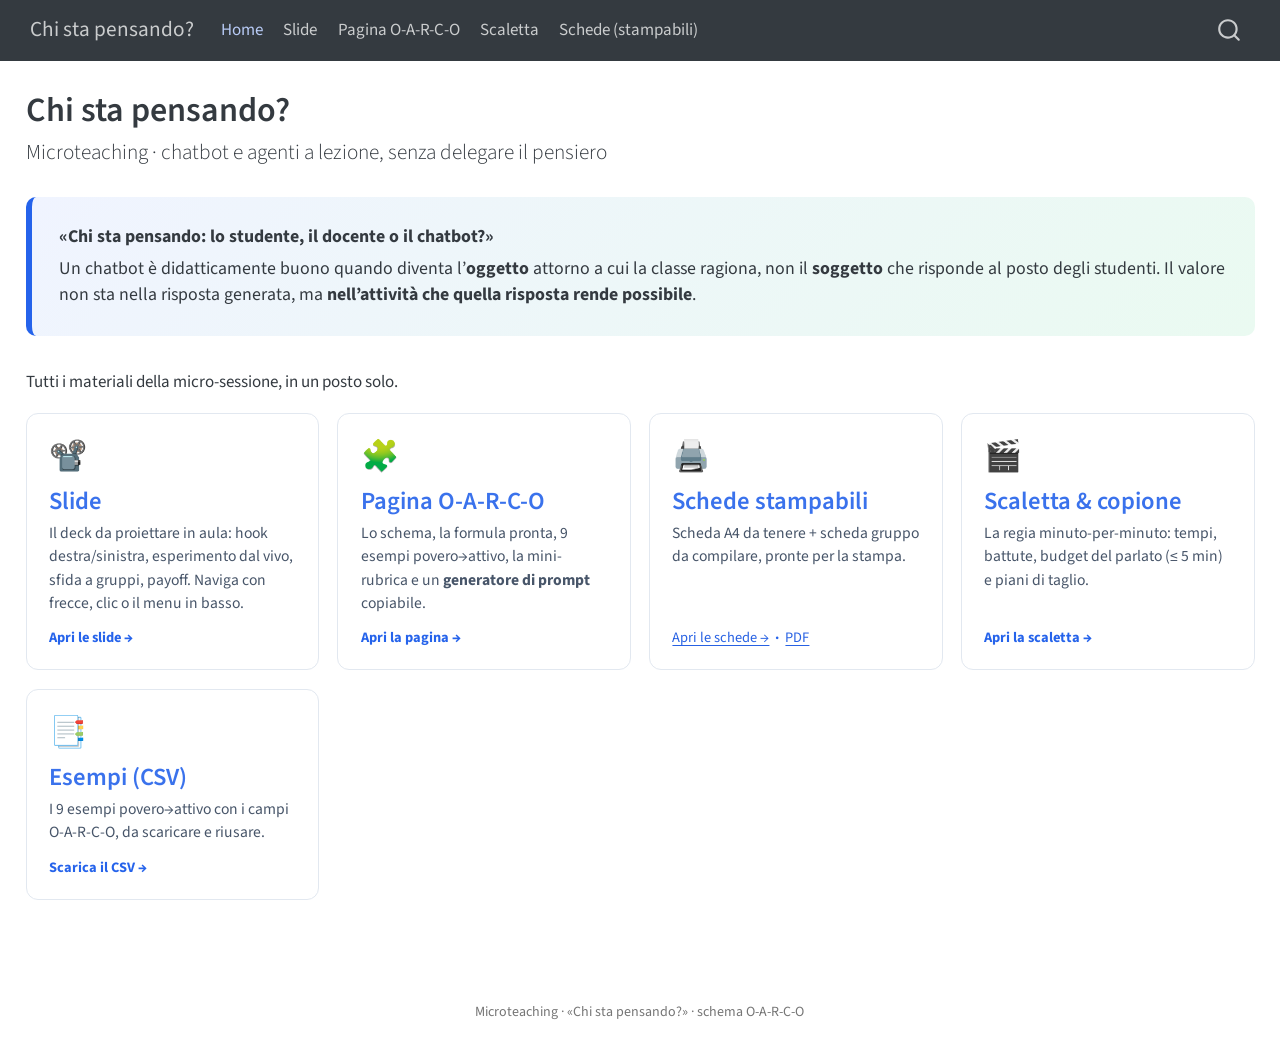
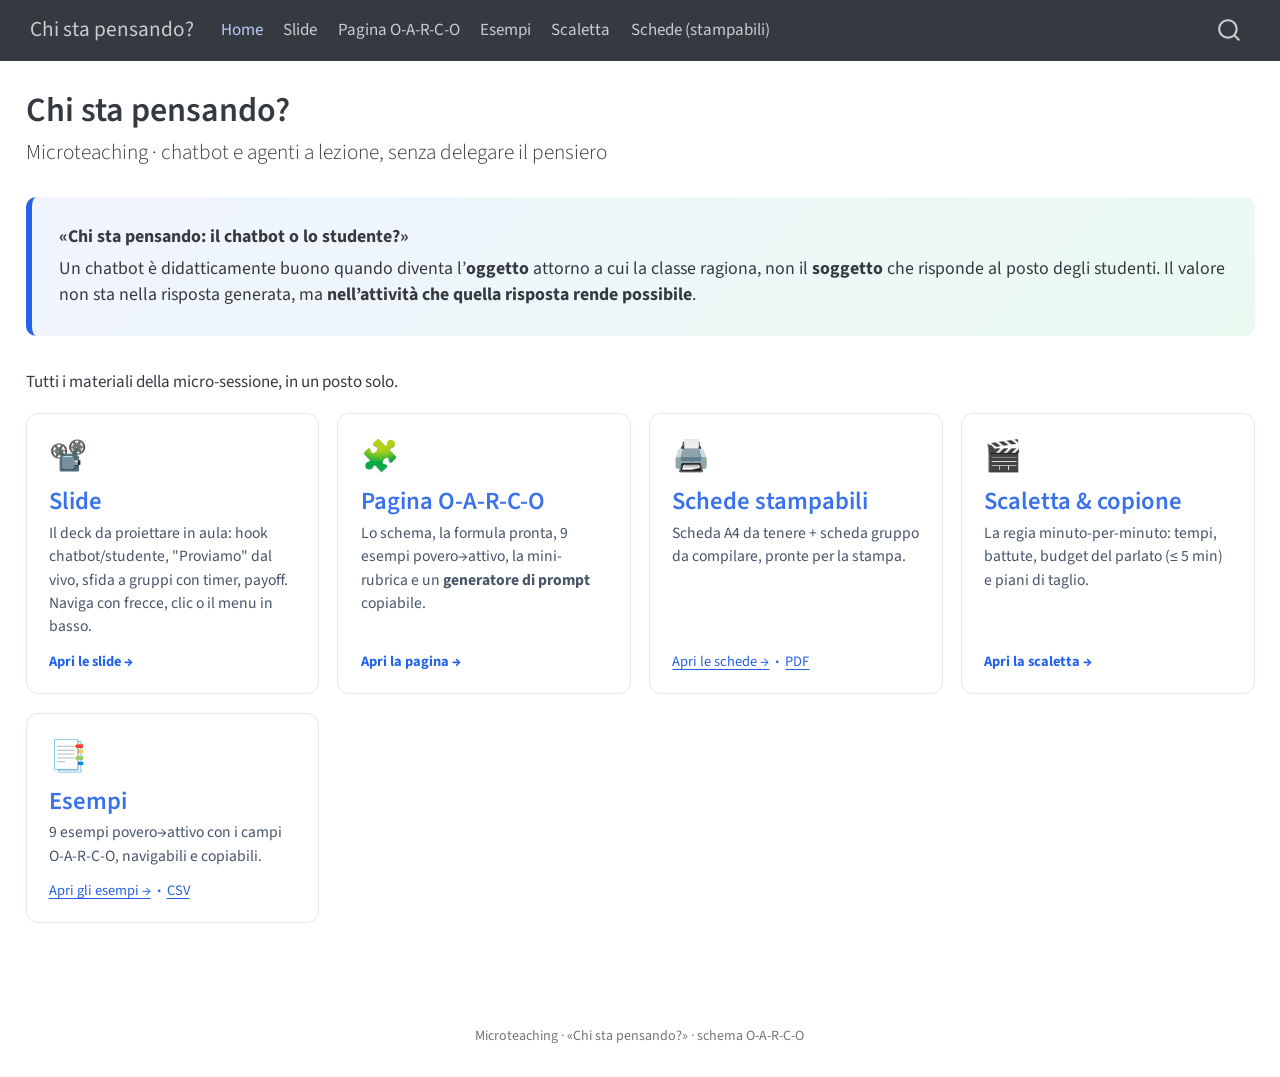
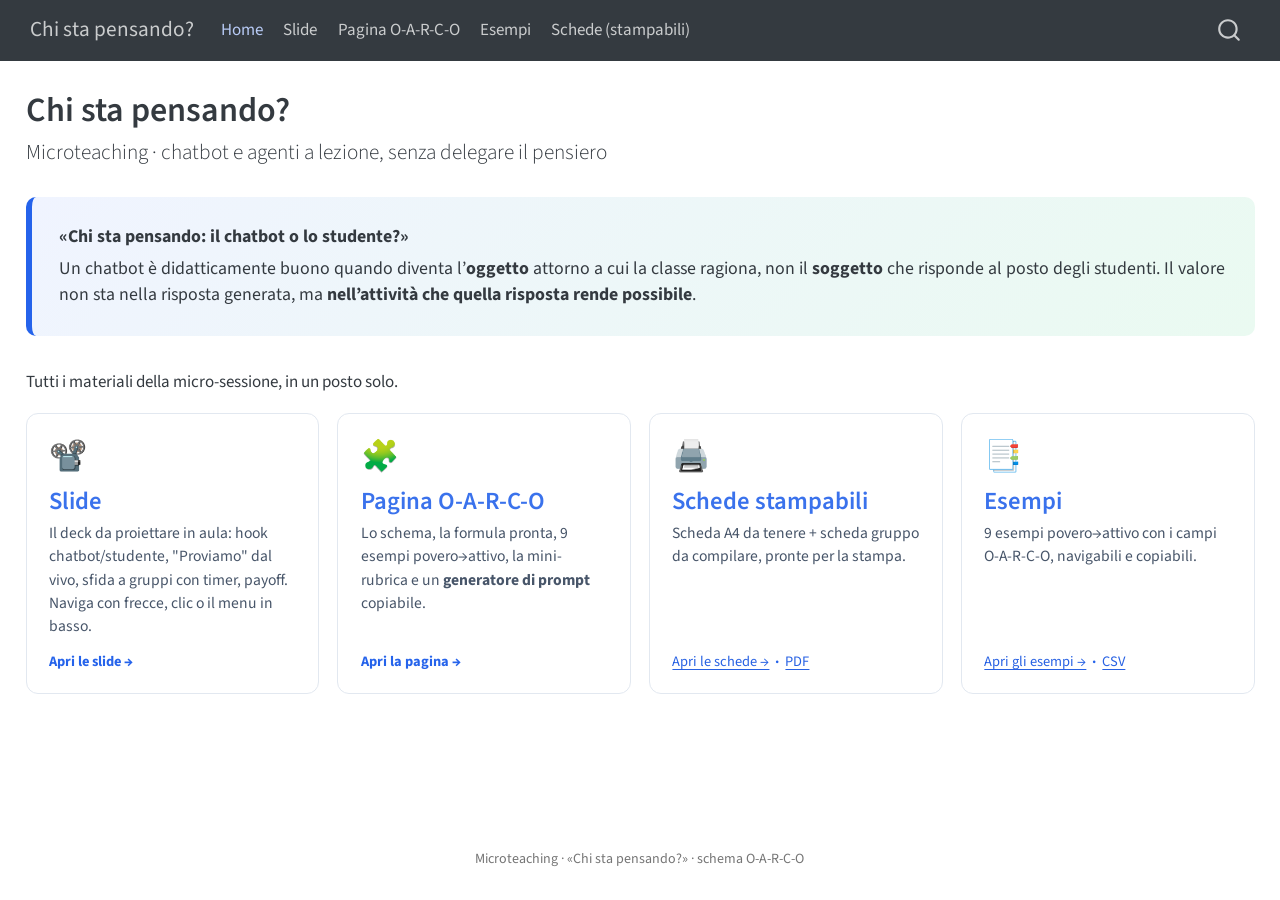
